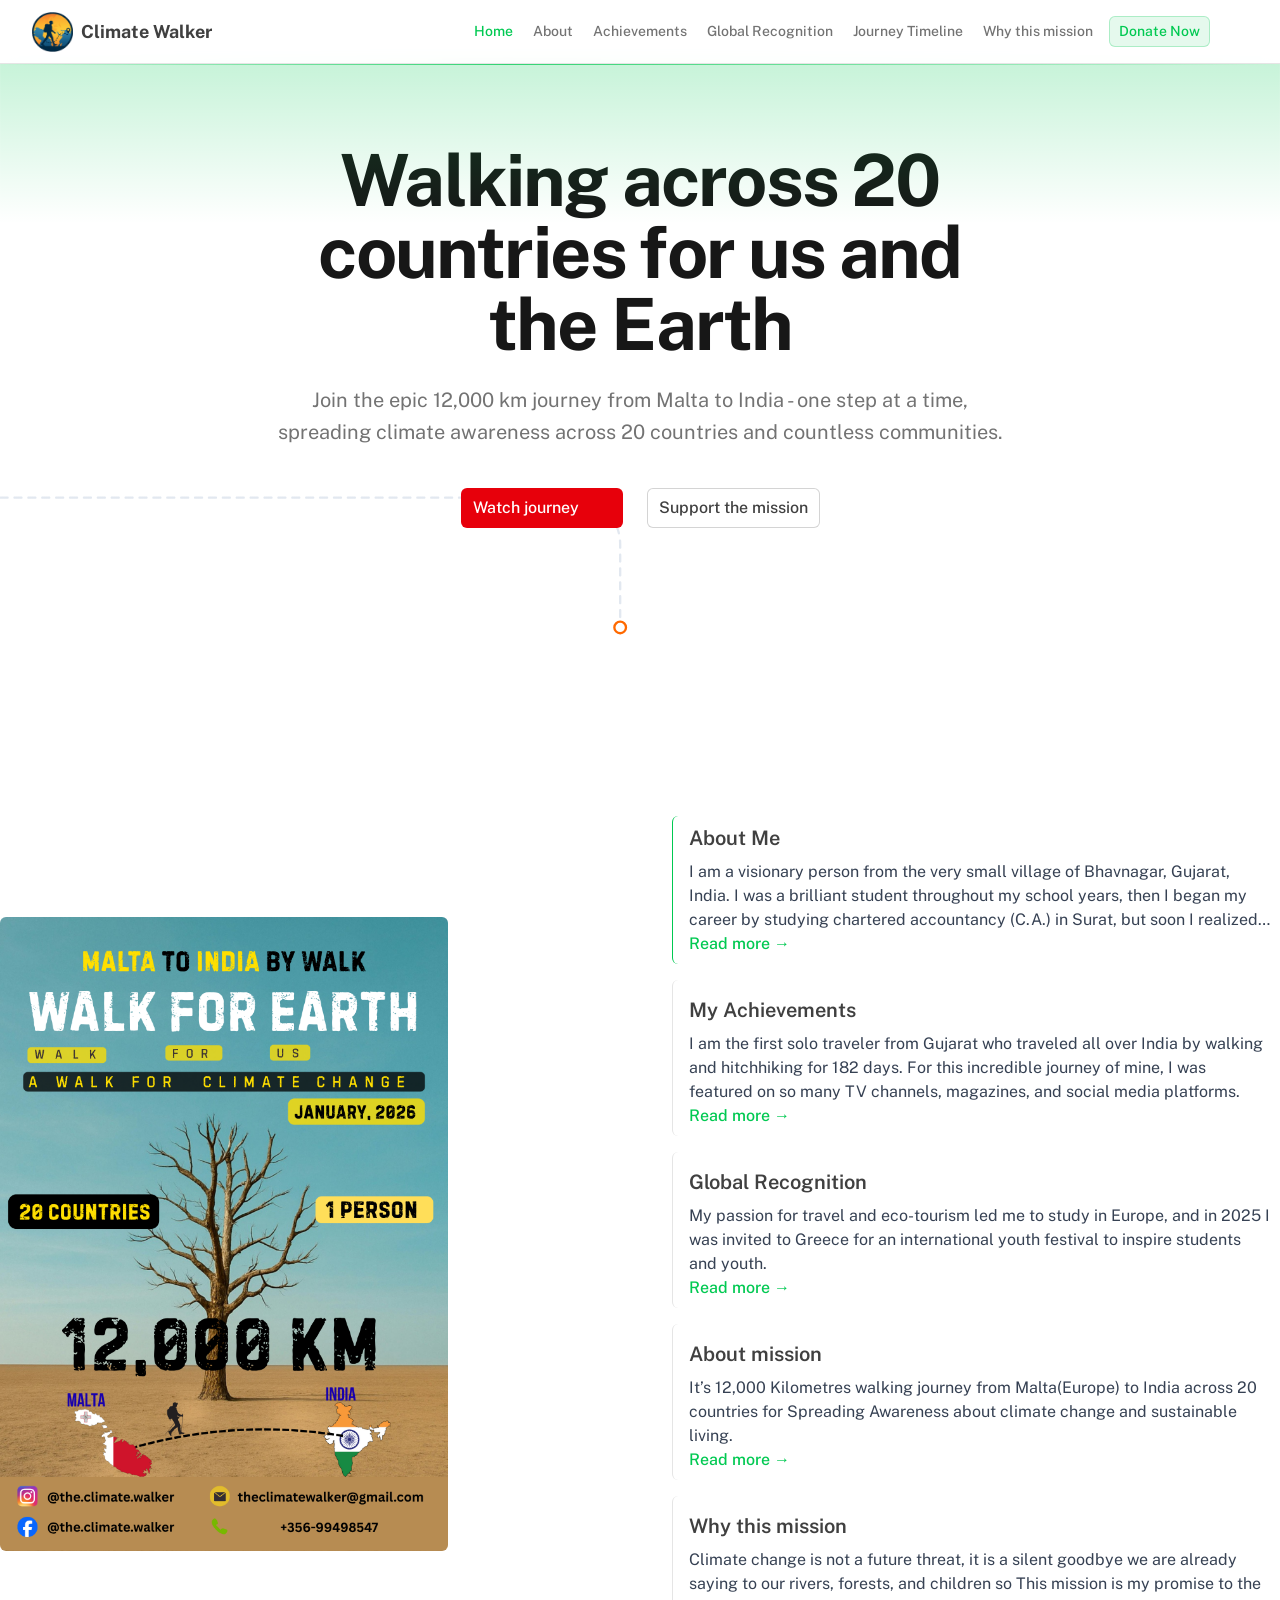
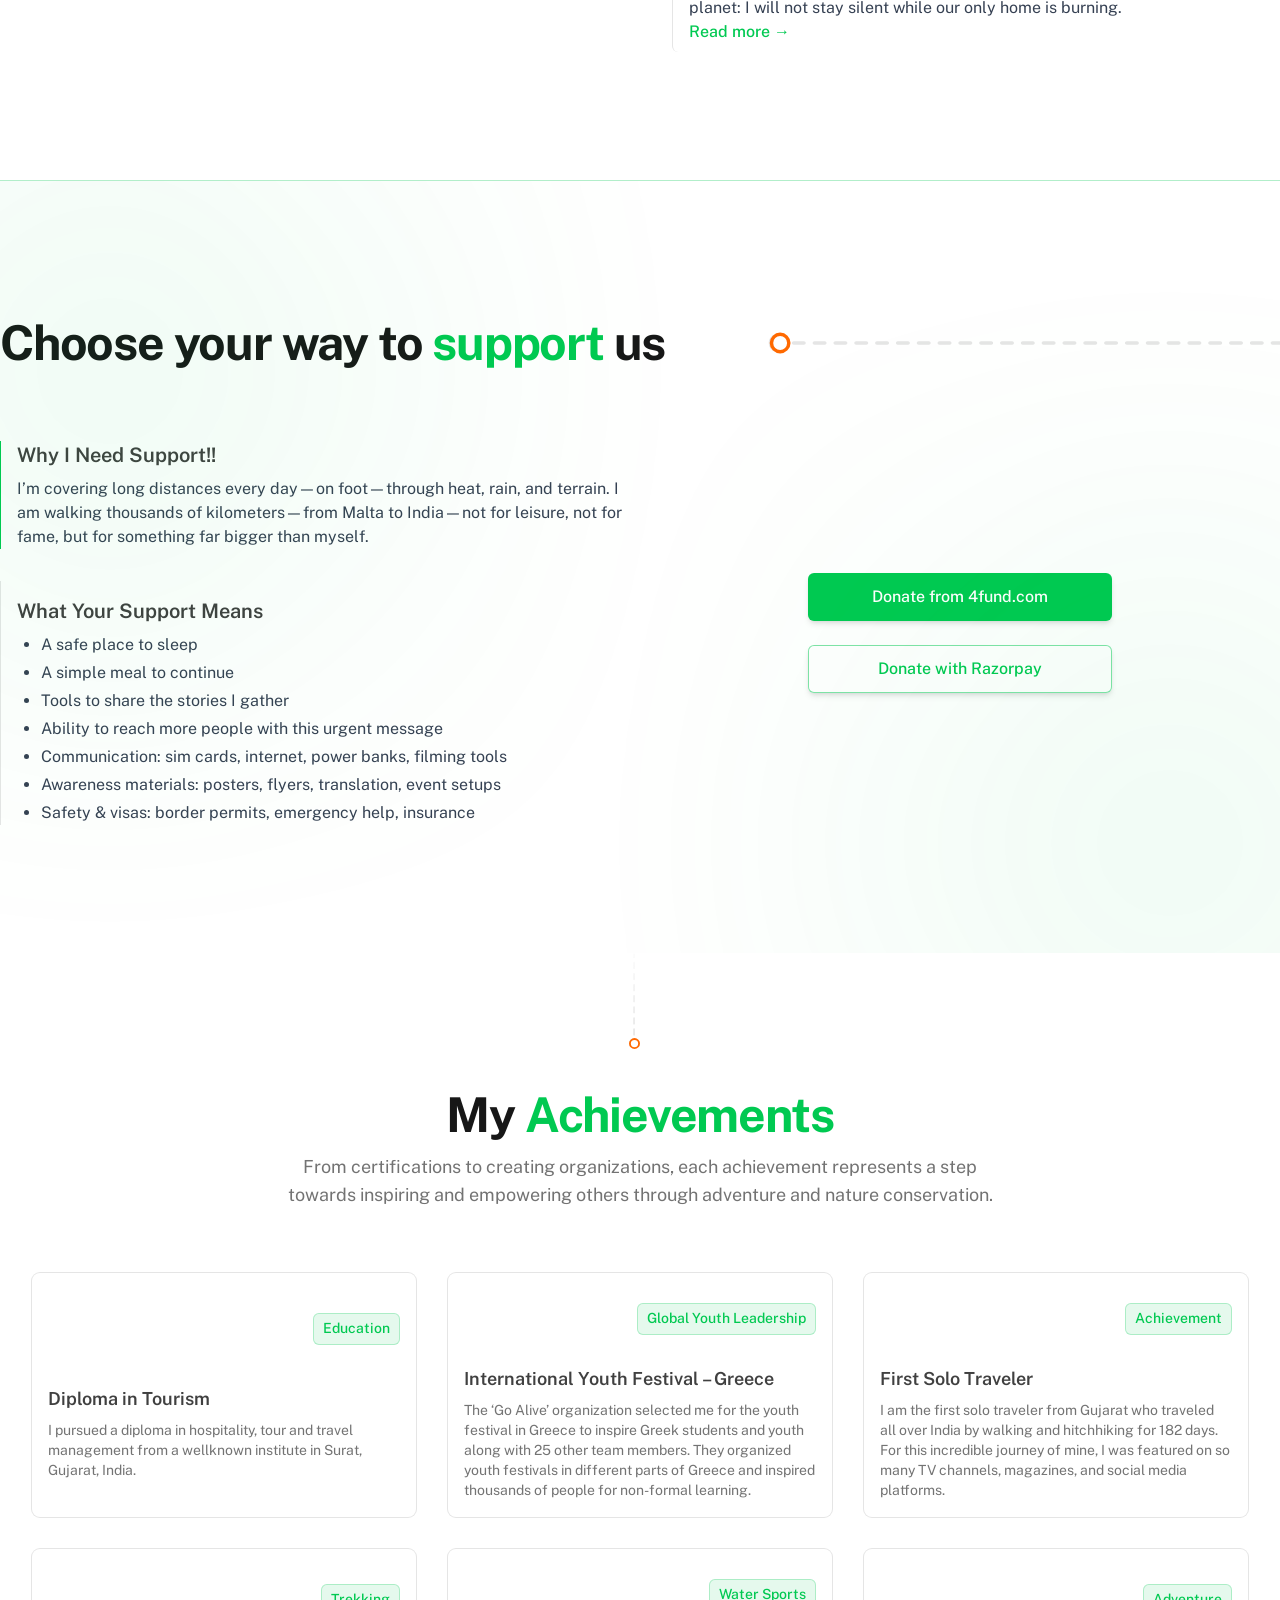
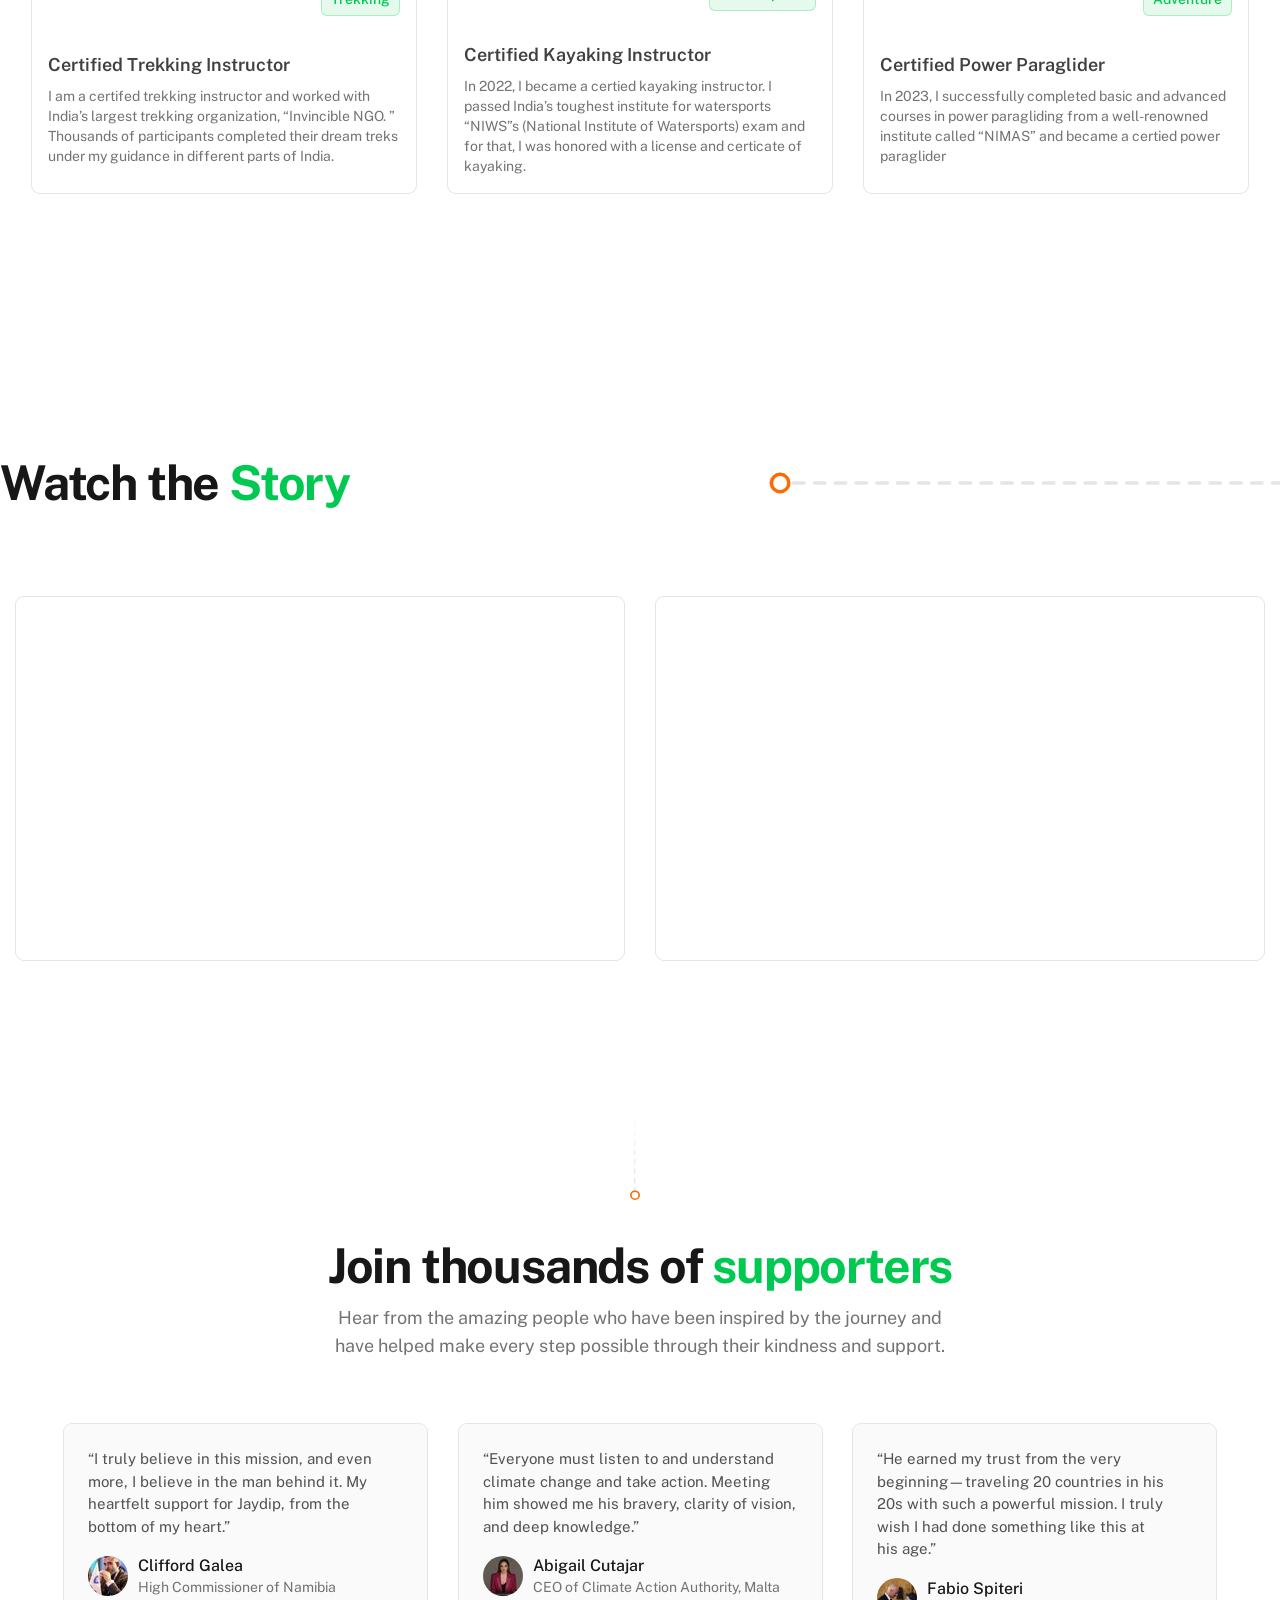
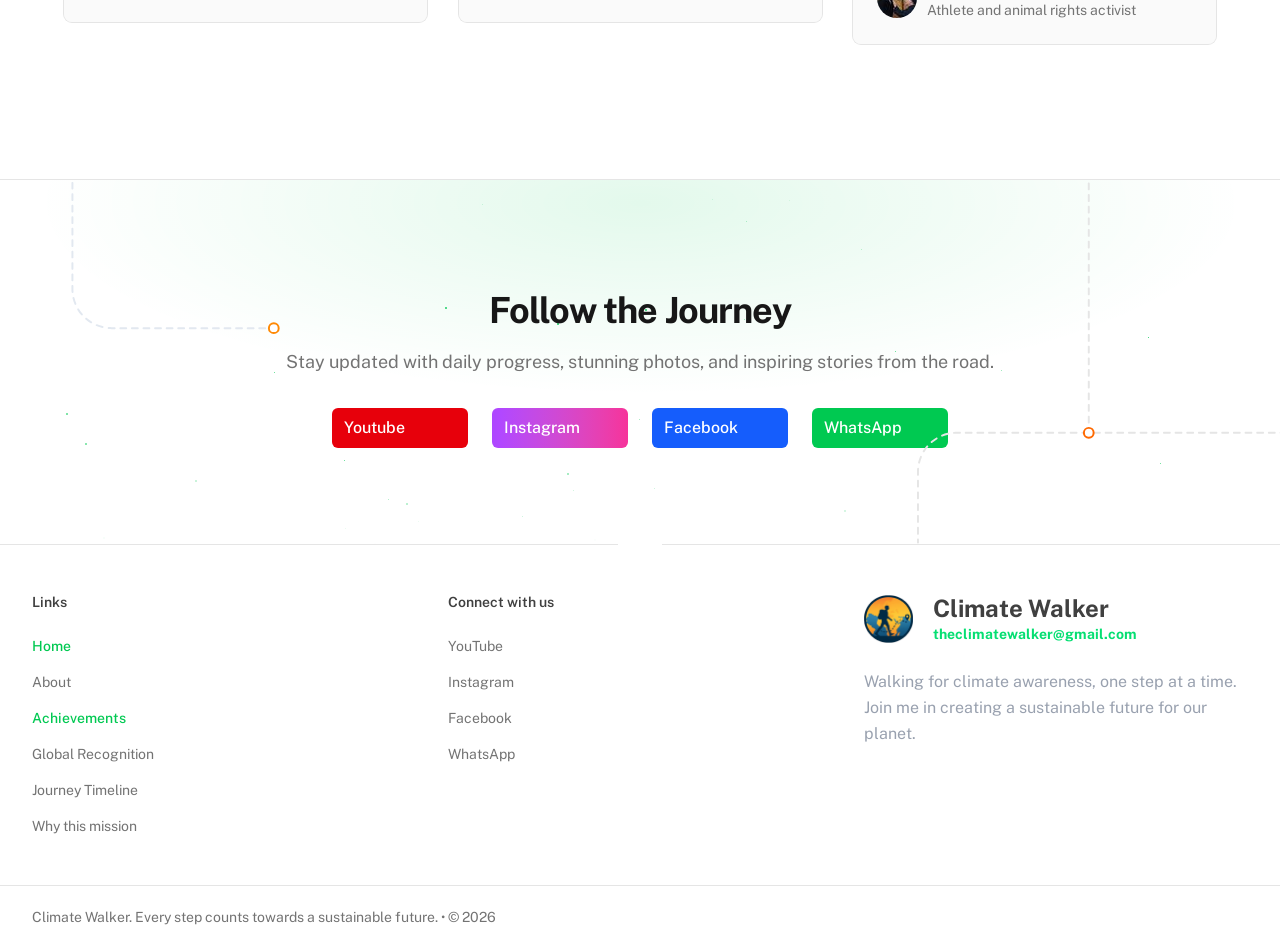
==== index.html @ 468ca9f7 "Updates" ====
<!DOCTYPE html><html  lang="en"><head><meta charset="utf-8"><meta name="viewport" content="width=device-width, initial-scale=1"><style id="nuxt-ui-colors">@layer base {
  :root {
  --ui-color-primary-50: var(--color-green-50, oklch(98.2% 0.018 155.826));
  --ui-color-primary-100: var(--color-green-100, oklch(96.2% 0.044 156.743));
  --ui-color-primary-200: var(--color-green-200, oklch(92.5% 0.084 155.995));
  --ui-color-primary-300: var(--color-green-300, oklch(87.1% 0.15 154.449));
  --ui-color-primary-400: var(--color-green-400, oklch(79.2% 0.209 151.711));
  --ui-color-primary-500: var(--color-green-500, oklch(72.3% 0.219 149.579));
  --ui-color-primary-600: var(--color-green-600, oklch(62.7% 0.194 149.214));
  --ui-color-primary-700: var(--color-green-700, oklch(52.7% 0.154 150.069));
  --ui-color-primary-800: var(--color-green-800, oklch(44.8% 0.119 151.328));
  --ui-color-primary-900: var(--color-green-900, oklch(39.3% 0.095 152.535));
  --ui-color-primary-950: var(--color-green-950, oklch(26.6% 0.065 152.934));
  --ui-color-secondary-50: var(--color-blue-50, oklch(97% 0.014 254.604));
  --ui-color-secondary-100: var(--color-blue-100, oklch(93.2% 0.032 255.585));
  --ui-color-secondary-200: var(--color-blue-200, oklch(88.2% 0.059 254.128));
  --ui-color-secondary-300: var(--color-blue-300, oklch(80.9% 0.105 251.813));
  --ui-color-secondary-400: var(--color-blue-400, oklch(70.7% 0.165 254.624));
  --ui-color-secondary-500: var(--color-blue-500, oklch(62.3% 0.214 259.815));
  --ui-color-secondary-600: var(--color-blue-600, oklch(54.6% 0.245 262.881));
  --ui-color-secondary-700: var(--color-blue-700, oklch(48.8% 0.243 264.376));
  --ui-color-secondary-800: var(--color-blue-800, oklch(42.4% 0.199 265.638));
  --ui-color-secondary-900: var(--color-blue-900, oklch(37.9% 0.146 265.522));
  --ui-color-secondary-950: var(--color-blue-950, oklch(28.2% 0.091 267.935));
  --ui-color-success-50: var(--color-green-50, oklch(98.2% 0.018 155.826));
  --ui-color-success-100: var(--color-green-100, oklch(96.2% 0.044 156.743));
  --ui-color-success-200: var(--color-green-200, oklch(92.5% 0.084 155.995));
  --ui-color-success-300: var(--color-green-300, oklch(87.1% 0.15 154.449));
  --ui-color-success-400: var(--color-green-400, oklch(79.2% 0.209 151.711));
  --ui-color-success-500: var(--color-green-500, oklch(72.3% 0.219 149.579));
  --ui-color-success-600: var(--color-green-600, oklch(62.7% 0.194 149.214));
  --ui-color-success-700: var(--color-green-700, oklch(52.7% 0.154 150.069));
  --ui-color-success-800: var(--color-green-800, oklch(44.8% 0.119 151.328));
  --ui-color-success-900: var(--color-green-900, oklch(39.3% 0.095 152.535));
  --ui-color-success-950: var(--color-green-950, oklch(26.6% 0.065 152.934));
  --ui-color-info-50: var(--color-blue-50, oklch(97% 0.014 254.604));
  --ui-color-info-100: var(--color-blue-100, oklch(93.2% 0.032 255.585));
  --ui-color-info-200: var(--color-blue-200, oklch(88.2% 0.059 254.128));
  --ui-color-info-300: var(--color-blue-300, oklch(80.9% 0.105 251.813));
  --ui-color-info-400: var(--color-blue-400, oklch(70.7% 0.165 254.624));
  --ui-color-info-500: var(--color-blue-500, oklch(62.3% 0.214 259.815));
  --ui-color-info-600: var(--color-blue-600, oklch(54.6% 0.245 262.881));
  --ui-color-info-700: var(--color-blue-700, oklch(48.8% 0.243 264.376));
  --ui-color-info-800: var(--color-blue-800, oklch(42.4% 0.199 265.638));
  --ui-color-info-900: var(--color-blue-900, oklch(37.9% 0.146 265.522));
  --ui-color-info-950: var(--color-blue-950, oklch(28.2% 0.091 267.935));
  --ui-color-warning-50: var(--color-yellow-50, oklch(98.7% 0.026 102.212));
  --ui-color-warning-100: var(--color-yellow-100, oklch(97.3% 0.071 103.193));
  --ui-color-warning-200: var(--color-yellow-200, oklch(94.5% 0.129 101.54));
  --ui-color-warning-300: var(--color-yellow-300, oklch(90.5% 0.182 98.111));
  --ui-color-warning-400: var(--color-yellow-400, oklch(85.2% 0.199 91.936));
  --ui-color-warning-500: var(--color-yellow-500, oklch(79.5% 0.184 86.047));
  --ui-color-warning-600: var(--color-yellow-600, oklch(68.1% 0.162 75.834));
  --ui-color-warning-700: var(--color-yellow-700, oklch(55.4% 0.135 66.442));
  --ui-color-warning-800: var(--color-yellow-800, oklch(47.6% 0.114 61.907));
  --ui-color-warning-900: var(--color-yellow-900, oklch(42.1% 0.095 57.708));
  --ui-color-warning-950: var(--color-yellow-950, oklch(28.6% 0.066 53.813));
  --ui-color-error-50: var(--color-red-50, oklch(97.1% 0.013 17.38));
  --ui-color-error-100: var(--color-red-100, oklch(93.6% 0.032 17.717));
  --ui-color-error-200: var(--color-red-200, oklch(88.5% 0.062 18.334));
  --ui-color-error-300: var(--color-red-300, oklch(80.8% 0.114 19.571));
  --ui-color-error-400: var(--color-red-400, oklch(70.4% 0.191 22.216));
  --ui-color-error-500: var(--color-red-500, oklch(63.7% 0.237 25.331));
  --ui-color-error-600: var(--color-red-600, oklch(57.7% 0.245 27.325));
  --ui-color-error-700: var(--color-red-700, oklch(50.5% 0.213 27.518));
  --ui-color-error-800: var(--color-red-800, oklch(44.4% 0.177 26.899));
  --ui-color-error-900: var(--color-red-900, oklch(39.6% 0.141 25.723));
  --ui-color-error-950: var(--color-red-950, oklch(25.8% 0.092 26.042));
  --ui-color-neutral-50: var(--color-old-neutral-50, oklch(98.5% 0 0));
  --ui-color-neutral-100: var(--color-old-neutral-100, oklch(97% 0 0));
  --ui-color-neutral-200: var(--color-old-neutral-200, oklch(92.2% 0 0));
  --ui-color-neutral-300: var(--color-old-neutral-300, oklch(87% 0 0));
  --ui-color-neutral-400: var(--color-old-neutral-400, oklch(70.8% 0 0));
  --ui-color-neutral-500: var(--color-old-neutral-500, oklch(55.6% 0 0));
  --ui-color-neutral-600: var(--color-old-neutral-600, oklch(43.9% 0 0));
  --ui-color-neutral-700: var(--color-old-neutral-700, oklch(37.1% 0 0));
  --ui-color-neutral-800: var(--color-old-neutral-800, oklch(26.9% 0 0));
  --ui-color-neutral-900: var(--color-old-neutral-900, oklch(20.5% 0 0));
  --ui-color-neutral-950: var(--color-old-neutral-950, oklch(14.5% 0 0));
  }
  :root, .light {
  --ui-primary: var(--ui-color-primary-500);
  --ui-secondary: var(--ui-color-secondary-500);
  --ui-success: var(--ui-color-success-500);
  --ui-info: var(--ui-color-info-500);
  --ui-warning: var(--ui-color-warning-500);
  --ui-error: var(--ui-color-error-500);
  }
  .dark {
  --ui-primary: var(--ui-color-primary-400);
  --ui-secondary: var(--ui-color-secondary-400);
  --ui-success: var(--ui-color-success-400);
  --ui-info: var(--ui-color-info-400);
  --ui-warning: var(--ui-color-warning-400);
  --ui-error: var(--ui-color-error-400);
  }
}</style><title>The Climate Walker | Walking Across the World for a Greener Future</title><style>.stars[data-v-a9a05a88]{left:50%;-webkit-mask-image:linear-gradient(180deg,hsla(0,0%,85%,0),hsla(0,0%,85%,.8) 25%,#d9d9d9 50%,hsla(0,0%,85%,.8) 75%,hsla(0,0%,85%,0));mask-image:linear-gradient(180deg,#d9d9d900,#d9d9d9cc 25%,#d9d9d9,#d9d9d9cc 75%,#d9d9d900);-webkit-mask-size:cover;mask-size:cover;transform:translate(-50%)}.star-layer[data-v-a9a05a88]{animation:risingStarsAnimation-a9a05a88 linear infinite;animation-duration:var(--star-duration);will-change:transform}@keyframes risingStarsAnimation-a9a05a88{0%{transform:translateY(0)}to{transform:translateY(-2000px)}}</style><link rel="stylesheet" href="/_nuxt/entry.D4GqZneT.css" crossorigin><link rel="preload" as="fetch" crossorigin="anonymous" href="/_payload.json?dd4e8113-eeb3-420f-b4c5-ad14ffbab2b7"><link rel="modulepreload" as="script" crossorigin href="/_nuxt/B-XcjQC_.js"><link rel="modulepreload" as="script" crossorigin href="/_nuxt/CPXIxq0d.js"><link rel="modulepreload" as="script" crossorigin href="/_nuxt/BQXUR8Ls.js"><link rel="modulepreload" as="script" crossorigin href="/_nuxt/BcqQkI2-.js"><link rel="modulepreload" as="script" crossorigin href="/_nuxt/iik6CYzq.js"><link rel="modulepreload" as="script" crossorigin href="/_nuxt/BUhyeCkT.js"><link rel="modulepreload" as="script" crossorigin href="/_nuxt/BnobJhz2.js"><link rel="modulepreload" as="script" crossorigin href="/_nuxt/D1Oz2g9g.js"><link rel="modulepreload" as="script" crossorigin href="/_nuxt/CRJMlW25.js"><link rel="preload" as="fetch" fetchpriority="low" crossorigin="anonymous" href="/_nuxt/builds/meta/dd4e8113-eeb3-420f-b4c5-ad14ffbab2b7.json"><meta name="theme-color" content="white"><link rel="icon" href="/favicon.ico"><meta property="og:image" content="https://ui.nuxt.com/assets/templates/nuxt/landing-light.png"><meta name="twitter:image" content="https://ui.nuxt.com/assets/templates/nuxt/landing-light.png"><meta name="twitter:card" content="summary_large_image"><meta property="og:title" content="The Climate Walker | Walking Across the World for a Greener Future"><meta name="description" content="Follow the Climate Walker on a 12,000 km journey from Malta to India, inspiring climate awareness, sustainability, and unity across 20 nations."><meta property="og:description" content="Follow the Climate Walker on a 12,000 km journey from Malta to India, inspiring climate awareness, sustainability, and unity across 20 nations."><meta property="og:type" content="website"><meta property="og:url" content="https://theclimatewalker.com/"><script type="module" src="/_nuxt/B-XcjQC_.js" crossorigin></script><script>"use strict";(()=>{const t=window,e=document.documentElement,c=["dark","light"],n=getStorageValue("localStorage","nuxt-color-mode")||"system";let i=n==="system"?u():n;const r=e.getAttribute("data-color-mode-forced");r&&(i=r),l(i),t["__NUXT_COLOR_MODE__"]={preference:n,value:i,getColorScheme:u,addColorScheme:l,removeColorScheme:d};function l(o){const s=""+o+"",a="";e.classList?e.classList.add(s):e.className+=" "+s,a&&e.setAttribute("data-"+a,o)}function d(o){const s=""+o+"",a="";e.classList?e.classList.remove(s):e.className=e.className.replace(new RegExp(s,"g"),""),a&&e.removeAttribute("data-"+a)}function f(o){return t.matchMedia("(prefers-color-scheme"+o+")")}function u(){if(t.matchMedia&&f("").media!=="not all"){for(const o of c)if(f(":"+o).matches)return o}return"light"}})();function getStorageValue(t,e){switch(t){case"localStorage":return window.localStorage.getItem(e);case"sessionStorage":return window.sessionStorage.getItem(e);case"cookie":return getCookie(e);default:return null}}function getCookie(t){const c=("; "+window.document.cookie).split("; "+t+"=");if(c.length===2)return c.pop()?.split(";").shift()}</script></head><body><div id="__nuxt" class="isolate"><!--[--><!--[--><!--[--><!--[--><!--[--><!--[--><!----><!----><!----><header class="bg-default/75 backdrop-blur border-b border-default h-(--ui-header-height) sticky top-0 z-50"><!--[--><!--]--><div class="w-full max-w-(--ui-container) mx-auto px-4 sm:px-6 lg:px-8 flex items-center justify-between gap-3 h-full"><!--[--><div class="lg:flex-1 flex items-center gap-1.5"><!----><!--[--><a aria-current="page" href="/" class="router-link-active router-link-exact-active"><div class="flex items-center gap-2 h-12 w-auto h-6 shrink-0"><img src="/climate-walker-logo.png" class="h-10"><h2 class="text-lg font-bold">Climate Walker</h2></div></a><!--]--></div><div class="hidden lg:flex"><!--[--><!--]--></div><div class="flex items-center justify-end lg:flex-1 gap-1.5"><!--[--><!--[--><!----><!----><nav data-collapsed="false" class="relative gap-1.5 [&amp;&gt;div]:min-w-0 items-center justify-between hidden lg:block" aria-label="Main" data-orientation="horizontal" dir="ltr" data-reka-navigation-menu><!--[--><!--[--><!--]--><!--[--><!--[--><div style="position:relative;"><ul class="isolate min-w-0 flex items-center" data-orientation="horizontal"><!--[--><!--[--><li data-menu-item class="min-w-0 py-2"><!--[--><!--[--><a href="/#home" data-reka-collection-item data-active aria-current="page" class="group relative w-full flex items-center gap-1.5 font-medium text-sm before:absolute before:z-[-1] before:rounded-md focus:outline-none focus-visible:outline-none dark:focus-visible:outline-none focus-visible:before:ring-inset focus-visible:before:ring-2 focus-visible:before:ring-primary px-2.5 py-1.5 before:inset-x-px before:inset-y-0 text-primary"><!--[--><!--[--><!--[--><!----><!--]--><span class="truncate"><!--[-->Home<!--]--><!----></span><!----><!--]--><!--]--></a><!----><!--]--><!----><!--]--></li><li data-menu-item class="min-w-0 py-2"><!--[--><!--[--><a href="/about" data-reka-collection-item class="group relative w-full flex items-center gap-1.5 font-medium text-sm before:absolute before:z-[-1] before:rounded-md focus:outline-none focus-visible:outline-none dark:focus-visible:outline-none focus-visible:before:ring-inset focus-visible:before:ring-2 focus-visible:before:ring-primary px-2.5 py-1.5 before:inset-x-px before:inset-y-0 text-muted hover:text-highlighted transition-colors data-[state=open]:text-highlighted"><!--[--><!--[--><!--[--><!----><!--]--><span class="truncate"><!--[-->About<!--]--><!----></span><!----><!--]--><!--]--></a><!----><!--]--><!----><!--]--></li><li data-menu-item class="min-w-0 py-2"><!--[--><!--[--><a href="/#achievements" data-reka-collection-item class="group relative w-full flex items-center gap-1.5 font-medium text-sm before:absolute before:z-[-1] before:rounded-md focus:outline-none focus-visible:outline-none dark:focus-visible:outline-none focus-visible:before:ring-inset focus-visible:before:ring-2 focus-visible:before:ring-primary px-2.5 py-1.5 before:inset-x-px before:inset-y-0 text-muted hover:text-highlighted transition-colors data-[state=open]:text-highlighted"><!--[--><!--[--><!--[--><!----><!--]--><span class="truncate"><!--[-->Achievements<!--]--><!----></span><!----><!--]--><!--]--></a><!----><!--]--><!----><!--]--></li><li data-menu-item class="min-w-0 py-2"><!--[--><!--[--><a href="/global-recognition" data-reka-collection-item class="group relative w-full flex items-center gap-1.5 font-medium text-sm before:absolute before:z-[-1] before:rounded-md focus:outline-none focus-visible:outline-none dark:focus-visible:outline-none focus-visible:before:ring-inset focus-visible:before:ring-2 focus-visible:before:ring-primary px-2.5 py-1.5 before:inset-x-px before:inset-y-0 text-muted hover:text-highlighted transition-colors data-[state=open]:text-highlighted"><!--[--><!--[--><!--[--><!----><!--]--><span class="truncate"><!--[-->Global Recognition<!--]--><!----></span><!----><!--]--><!--]--></a><!----><!--]--><!----><!--]--></li><li data-menu-item class="min-w-0 py-2"><!--[--><!--[--><a href="/journey-timeline" data-reka-collection-item class="group relative w-full flex items-center gap-1.5 font-medium text-sm before:absolute before:z-[-1] before:rounded-md focus:outline-none focus-visible:outline-none dark:focus-visible:outline-none focus-visible:before:ring-inset focus-visible:before:ring-2 focus-visible:before:ring-primary px-2.5 py-1.5 before:inset-x-px before:inset-y-0 text-muted hover:text-highlighted transition-colors data-[state=open]:text-highlighted"><!--[--><!--[--><!--[--><!----><!--]--><span class="truncate"><!--[-->Journey Timeline<!--]--><!----></span><!----><!--]--><!--]--></a><!----><!--]--><!----><!--]--></li><li data-menu-item class="min-w-0 py-2"><!--[--><!--[--><a href="/why-this-mission" data-reka-collection-item class="group relative w-full flex items-center gap-1.5 font-medium text-sm before:absolute before:z-[-1] before:rounded-md focus:outline-none focus-visible:outline-none dark:focus-visible:outline-none focus-visible:before:ring-inset focus-visible:before:ring-2 focus-visible:before:ring-primary px-2.5 py-1.5 before:inset-x-px before:inset-y-0 text-muted hover:text-highlighted transition-colors data-[state=open]:text-highlighted"><!--[--><!--[--><!--[--><!----><!--]--><span class="truncate"><!--[-->Why this mission<!--]--><!----></span><!----><!--]--><!--]--></a><!----><!--]--><!----><!--]--></li><!--]--><!--]--></ul></div><!----><!--]--><!--]--><!--[--><!--]--><div class="absolute top-full left-0 flex w-full justify-center"><!----><!----></div><!--]--></nav><!--]--><!--[--><!--[--><a href="#support-us" class="rounded-md font-medium items-center disabled:cursor-not-allowed aria-disabled:cursor-not-allowed disabled:opacity-75 aria-disabled:opacity-75 transition-colors px-2.5 py-1.5 text-sm gap-1.5 text-primary ring ring-inset ring-primary/25 bg-primary/10 hover:bg-primary/15 active:bg-primary/15 disabled:bg-primary/10 aria-disabled:bg-primary/10 focus:outline-none focus-visible:ring-2 focus-visible:ring-primary hidden lg:block"><!--[--><!--[--><!----><!--]--><!--[--><span class="truncate">Donate Now</span><!--]--><!--[--><!----><!--]--><!--]--></a><!--]--><!--]--><!--[--><!--[--><div class="size-8"></div><!--]--><!--]--><!--]--><!--[--><!--[--><!--[--><button type="button" aria-label="Open menu" class="rounded-md font-medium inline-flex items-center disabled:cursor-not-allowed aria-disabled:cursor-not-allowed disabled:opacity-75 aria-disabled:opacity-75 transition-colors text-sm gap-1.5 text-default hover:bg-elevated active:bg-elevated focus:outline-none focus-visible:bg-elevated hover:disabled:bg-transparent dark:hover:disabled:bg-transparent hover:aria-disabled:bg-transparent dark:hover:aria-disabled:bg-transparent p-1.5 lg:hidden -me-1.5"><!--[--><!--[--><span class="iconify i-lucide:menu shrink-0 size-5" aria-hidden="true" style=""></span><!--]--><!--[--><!----><!--]--><!--[--><!----><!--]--><!--]--></button><!--]--><!--]--><!--]--></div><!--]--></div><!--[--><!--]--></header><!--[--><!----><!--v-if--><!--]--><!--]--><div class="min-h-[calc(100vh-var(--ui-header-height))]"><!--[--><div class="relative"><div class="hidden lg:block"><!--[--><img onerror="this.setAttribute(&#39;data-error&#39;, 1)" data-nuxt-img srcset="/_ipx/_/images/light/line-1.svg 1x, /_ipx/_/images/light/line-1.svg 2x" class="dark:hidden absolute pointer-events-none pb-10 left-0 top-0 object-cover h-[650px]" src="/_ipx/_/images/light/line-1.svg"><img onerror="this.setAttribute(&#39;data-error&#39;, 1)" data-nuxt-img srcset="/_ipx/_/images/dark/line-1.svg 1x, /_ipx/_/images/dark/line-1.svg 2x" class="hidden dark:block absolute pointer-events-none pb-10 left-0 top-0 object-cover h-[650px]" src="/_ipx/_/images/dark/line-1.svg"><!--]--></div><div data-orientation="vertical" class="relative isolate" id="home"><!--[--><div class="absolute w-full -top-px transition-all text-primary shrink-0 opacity-0 duration-1000"><svg viewBox="0 0 1440 181" fill="none" xmlns="http://www.w3.org/2000/svg" class="pointer-events-none"><mask id="path-1-inside-1_414_5526" fill="white"><path d="M0 0H1440V181H0V0Z"></path></mask><path d="M0 0H1440V181H0V0Z" fill="url(#paint0_linear_414_5526)" fill-opacity="0.22"></path><path d="M0 2H1440V-2H0V2Z" fill="url(#paint1_linear_414_5526)" mask="url(#path-1-inside-1_414_5526)"></path><defs><linearGradient id="paint0_linear_414_5526" x1="720" y1="0" x2="720" y2="181" gradientUnits="userSpaceOnUse"><stop stop-color="currentColor"></stop><stop offset="1" stop-color="currentColor" stop-opacity="0"></stop></linearGradient><linearGradient id="paint1_linear_414_5526" x1="0" y1="90.5" x2="1440" y2="90.5" gradientUnits="userSpaceOnUse"><stop stop-color="currentColor" stop-opacity="0"></stop><stop offset="0.395" stop-color="currentColor"></stop><stop offset="1" stop-color="currentColor" stop-opacity="0"></stop></linearGradient></defs></svg></div><!--]--><div class="w-full max-w-(--ui-container) mx-auto px-4 sm:px-6 lg:px-8 flex flex-col lg:grid py-24 sm:py-32 lg:py-40 gap-16 sm:gap-y-24 md:pt-18 lg:pt-20"><!--[--><div class="text-center"><div class=""><!--[--><!----><h1 class="text-5xl sm:text-7xl text-pretty tracking-tight font-bold text-highlighted max-w-3xl mx-auto"><!--[--><!--[--><div class="">Walking across 20 countries for us and the Earth</div><!--]--><!--]--></h1><div class="text-lg sm:text-xl/8 text-muted text-balance mt-6"><!--[-->Join the epic 12,000 km journey from Malta to India - one step at a time, spreading climate awareness across 20 countries and countless communities.<!--]--></div><!--]--></div><!----><div class="mt-10"><!--[--><div class="flex flex-wrap gap-x-6 gap-y-3 justify-center"><!--[--><!--[--><!--[--><!--[--><a href="https://www.youtube.com/@the.climate.walker" rel="noopener noreferrer" target="_blank" class="rounded-md font-medium inline-flex items-center disabled:cursor-not-allowed aria-disabled:cursor-not-allowed disabled:opacity-75 aria-disabled:opacity-75 transition-colors px-3 py-2 text-base gap-2 active:bg-primary/10 focus:outline-none focus-visible:bg-primary/10 disabled:bg-transparent aria-disabled:bg-transparent dark:disabled:bg-transparent dark:aria-disabled:bg-transparent bg-red-600 text-white hover:bg-red-700"><!--[--><!--[--><!----><!--]--><!--[--><span class="truncate">Watch journey</span><!--]--><!--[--><span class="iconify i-simple-icons:youtube shrink-0 size-6" aria-hidden="true" style=""></span><!--]--><!--]--></a><!--]--><!--]--><!--[--><!--[--><a href="#support-us" class="rounded-md font-medium inline-flex items-center disabled:cursor-not-allowed aria-disabled:cursor-not-allowed disabled:opacity-75 aria-disabled:opacity-75 transition-colors px-3 py-2 text-base gap-2 ring ring-inset ring-accented text-default bg-default hover:bg-elevated active:bg-elevated disabled:bg-default aria-disabled:bg-default focus:outline-none focus-visible:ring-2 focus-visible:ring-inverted"><!--[--><!--[--><!----><!--]--><!--[--><span class="truncate">Support the mission</span><!--]--><!--[--><!----><!--]--><!--]--></a><!--]--><!--]--><!--]--><!--]--></div><!--]--></div></div><!----><!--]--></div><!--[--><!--]--></div><section data-orientation="horizontal" class="relative isolate" id="about"><!--[--><!--]--><div class="w-full px-4 sm:px-6 flex flex-col lg:grid py-16 sm:py-24 lg:py-32 gap-8 sm:gap-16 lg:grid-cols-2 lg:items-center lg:px-0 2xl:px-20 mx-0 max-w-none md:mr-10"><!--[--><!----><!--[--><img src="/images/my_journey.PNG" class="block w-full max-w-md md:2xl:max-w-lg rounded-md"><div class="flex flex-col gap-4"><!--[--><a href="/about" class="group block transition"><div class="border-l border-primary pl-4 rounded-md hover:bg-primary/5 cursor-pointer p-2"><h3 class="text-xl font-semibold mb-2">About Me</h3><p class="text-gray-700 dark:text-gray-300 line-clamp-3">I am a visionary person from the very small village of Bhavnagar, Gujarat, India. I was a brilliant student throughout my school years, then I began my career by studying chartered accountancy (C.A.) in Surat, but soon I realized that I was more interested in the tourism sector...</p><span class="inline-flex items-center gap-1 text-primary font-medium"> Read more <span class="transition-transform group-hover:translate-x-2">→</span></span></div></a><a aria-current="page" href="/#achievements" class="router-link-active router-link-exact-active group block transition"><div class="border-l border-default pt-4 pl-4 rounded-md hover:bg-primary/5 cursor-pointer p-2"><h3 class="text-xl font-semibold mb-2">My Achievements</h3><p class="text-gray-700 dark:text-gray-300 line-clamp-3">I am the first solo traveler from Gujarat who traveled all over India by walking and hitchhiking for 182 days. For this incredible journey of mine, I was featured on so many TV channels, magazines, and social media platforms.</p><span class="inline-flex items-center gap-1 text-primary font-medium"> Read more <span class="transition-transform group-hover:translate-x-2">→</span></span></div></a><a href="/global-recognition" class="group block transition"><div class="border-l border-default pt-4 pl-4 rounded-md hover:bg-primary/5 cursor-pointer p-2"><h3 class="text-xl font-semibold mb-2">Global Recognition</h3><p class="text-gray-700 dark:text-gray-300 line-clamp-3">My passion for travel and eco-tourism led me to study in Europe, and in 2025 I was invited to Greece for an international youth festival to inspire students and youth.</p><span class="inline-flex items-center gap-1 text-primary font-medium"> Read more <span class="transition-transform group-hover:translate-x-2">→</span></span></div></a><a href="/journey-timeline" class="group block transition"><div class="border-l border-default pt-4 pl-4 rounded-md hover:bg-primary/5 cursor-pointer p-2"><h3 class="text-xl font-semibold mb-2">About mission</h3><p class="text-gray-700 dark:text-gray-300 line-clamp-3">It’s 12,000 Kilometres walking journey from Malta(Europe) to India across 20 countries for Spreading Awareness about climate change and sustainable living.</p><span class="inline-flex items-center gap-1 text-primary font-medium"> Read more <span class="transition-transform group-hover:translate-x-2">→</span></span></div></a><a href="/why-this-mission" class="group block transition"><div class="border-l border-default pt-4 pl-4 rounded-md hover:bg-primary/5 cursor-pointer p-2"><h3 class="text-xl font-semibold mb-2">Why this mission</h3><p class="text-gray-700 dark:text-gray-300 line-clamp-3">Climate change is not a future threat, it is a silent goodbye we are already saying to our rivers, forests, and children so This mission is my promise to the planet: I will not stay silent while our only home is burning.</p><span class="inline-flex items-center gap-1 text-primary font-medium"> Read more <span class="transition-transform group-hover:translate-x-2">→</span></span></div></a><!--]--></div><!--]--><!--]--></div><!--[--><!--]--></section><div data-orientation="horizontal" role="separator" class="flex items-center align-center text-center w-full flex-row"><!--[--><!--[--><div class="w-full border-solid border-t border-primary/30"></div><!----><!--]--><!--]--></div><section data-orientation="vertical" class="relative isolate overflow-hidden" id="support-us"><!--[--><!--]--><div class="w-full px-4 sm:px-6 flex flex-col lg:grid py-16 sm:py-24 lg:py-32 gap-8 sm:gap-16 lg:px-0 2xl:px-20 mx-0 max-w-none md:mr-10"><!--[--><div class=""><div class=""><!--[--><!----><!----><h2 class="text-3xl sm:text-4xl lg:text-5xl text-pretty tracking-tight font-bold text-highlighted text-left @container relative"><!--[--><!--[--><div class=""><p class="my-5 leading-7 text-pretty"><!--[-->Choose your way to <span class="text-primary">support</span> us<!--]--></p></div><!--]--><div class="hidden @min-[1120px]:block"><!--[--><img onerror="this.setAttribute(&#39;data-error&#39;, 1)" data-nuxt-img srcset="/_ipx/_/images/light/line-4.svg 1x, /_ipx/_/images/light/line-4.svg 2x" class="dark:hidden absolute top-0 right-0 size-full transform translate-x-[60%]" src="/_ipx/_/images/light/line-4.svg"><img onerror="this.setAttribute(&#39;data-error&#39;, 1)" data-nuxt-img srcset="/_ipx/_/images/dark/line-4.svg 1x, /_ipx/_/images/dark/line-4.svg 2x" class="hidden dark:block absolute top-0 right-0 size-full transform translate-x-[60%]" src="/_ipx/_/images/dark/line-4.svg"><!--]--></div><!--]--></h2><!----><!--]--></div><!----><!----></div><!--[--><div class="absolute rounded-full -left-10 top-10 size-[300px] z-10 bg-primary opacity-30 blur-[200px]"></div><div class="absolute rounded-full -right-10 -bottom-10 size-[300px] z-10 bg-primary opacity-30 blur-[200px]"></div><div class="grid md:grid-cols-2"><div class="space-y-8"><!--[--><div class="border-l border-primary pl-4"><h3 class="text-xl font-semibold mb-2">Why I Need Support!!</h3><p class="text-gray-700 dark:text-gray-300">I’m covering long distances every day—on foot—through heat, rain, and terrain. I am walking thousands of kilometers—from Malta to India—not for leisure, not for fame, but for something far bigger than myself.
</p><!----></div><div class="border-l border-default pt-4 pl-4"><h3 class="text-xl font-semibold mb-2">What Your Support Means</h3><!----><ul class="list-disc ml-6 space-y-1 text-gray-700 dark:text-gray-300"><!--[--><li>A safe place to sleep</li><li>A simple meal to continue</li><li>Tools to share the stories I gather</li><li>Ability to reach more people with this urgent message</li><li>Communication: sim cards, internet, power banks, filming tools</li><li>Awareness materials: posters, flyers, translation, event setups</li><li>Safety &amp; visas: border permits, emergency help, insurance</li><!--]--></ul></div><!--]--></div><div class="mt-12 md:mt-0 flex flex-col items-center justify-center gap-6"><!--[--><!--[--><!--[--><a href="https://4fund.com/12-000-kilometre-walk-malta-to-india-for-climate-awareness" rel="noopener noreferrer" class="font-medium disabled:cursor-not-allowed aria-disabled:cursor-not-allowed disabled:opacity-75 aria-disabled:opacity-75 transition-colors text-base gap-2 text-inverted bg-primary hover:bg-primary/75 active:bg-primary/75 disabled:bg-primary aria-disabled:bg-primary focus-visible:outline-2 focus-visible:outline-offset-2 focus-visible:outline-primary w-76 px-8 py-3 rounded-md shadow-md flex justify-center items-center"><!--[--><!--[--><!----><!--]--><!--[--><span class="truncate">Donate from 4fund.com</span><!--]--><!--[--><!----><!--]--><!--]--></a><!--]--><!--]--><!--[--><!--[--><a href="https://rzp.io/rzp/EERYYaM" rel="noopener noreferrer" class="font-medium disabled:cursor-not-allowed aria-disabled:cursor-not-allowed disabled:opacity-75 aria-disabled:opacity-75 transition-colors text-base gap-2 ring ring-inset ring-primary/50 text-primary hover:bg-primary/10 active:bg-primary/10 disabled:bg-transparent aria-disabled:bg-transparent dark:disabled:bg-transparent dark:aria-disabled:bg-transparent focus:outline-none focus-visible:ring-2 focus-visible:ring-primary w-76 px-8 py-3 rounded-md shadow-md flex justify-center items-center"><!--[--><!--[--><!----><!--]--><!--[--><span class="truncate">Donate with Razorpay</span><!--]--><!--[--><!----><!--]--><!--]--></a><!--]--><!--]--><!--]--></div></div><!--]--><!--]--></div><!--[--><!--]--></section><section data-orientation="vertical" class="isolate relative overflow-hidden" id="achievements"><!--[--><!--]--><div class="w-full max-w-(--ui-container) mx-auto px-4 sm:px-6 lg:px-8 flex flex-col lg:grid py-16 sm:py-24 lg:py-32 gap-8 sm:gap-16"><!--[--><div class=""><div class=""><!--[--><!----><div class="mb-3 justify-center"><!--[--><!--[--><img onerror="this.setAttribute(&#39;data-error&#39;, 1)" data-nuxt-img srcset="/_ipx/_/images/light/line-3.svg 1x, /_ipx/_/images/light/line-3.svg 2x" class="dark:hidden absolute -top-10 sm:top-0 right-1/2 h-24" src="/_ipx/_/images/light/line-3.svg"><img onerror="this.setAttribute(&#39;data-error&#39;, 1)" data-nuxt-img srcset="/_ipx/_/images/dark/line-3.svg 1x, /_ipx/_/images/dark/line-3.svg 2x" class="hidden dark:block absolute -top-10 sm:top-0 right-1/2 h-24" src="/_ipx/_/images/dark/line-3.svg"><!--]--><!--]--></div><h2 class="text-3xl sm:text-4xl lg:text-5xl text-pretty tracking-tight font-bold text-highlighted text-center"><!--[--><!--[--><div class=""><p class="my-5 leading-7 text-pretty"><!--[-->My <span class="text-primary">Achievements</span><!--]--></p></div><!--]--><!--]--></h2><div class="text-base sm:text-lg text-muted text-center text-balance mt-6"><!--[-->From certifications to creating organizations, each achievement represents a step towards inspiring and empowering others through adventure and nature conservation.<!--]--></div><!--]--></div><div class="mt-16"><!--[--><ul class="grid sm:grid-cols-2 lg:grid-cols-3 gap-8"><!--[--><!--[--><div data-orientation="vertical" class="relative flex rounded-lg bg-default ring ring-default group" style=""><!----><div class="relative flex flex-col flex-1 lg:grid gap-x-8 gap-y-4 p-4 sm:p-4"><!----><!--[--><div class="flex justify-between items-center"><svg xmlns="http://www.w3.org/2000/svg" xmlns:xlink="http://www.w3.org/1999/xlink" aria-hidden="true" role="img" style="" width="1em" height="1em" viewBox="0 0 16 16" class="text-primary text-5xl mb-3"></svg><!--[--><!--[--><button type="button" class="rounded-md font-medium items-center disabled:cursor-not-allowed aria-disabled:cursor-not-allowed disabled:opacity-75 aria-disabled:opacity-75 transition-colors px-2.5 py-1.5 text-sm gap-1.5 text-primary ring ring-inset ring-primary/25 bg-primary/10 hover:bg-primary/15 active:bg-primary/15 disabled:bg-primary/10 aria-disabled:bg-primary/10 focus:outline-none focus-visible:ring-2 focus-visible:ring-primary block"><!--[--><!--[--><!----><!--]--><!--[--><span class="truncate">Education</span><!--]--><!--[--><!----><!--]--><!--]--></button><!--]--><!--]--></div><div class="flex flex-col gap-2"><span class="text-lg font-semibold">Diploma in Tourism</span><span class="text-sm text-muted">I pursued a diploma in hospitality, tour and travel management from a wellknown institute in Surat, Gujarat, India.</span></div><!--]--></div><!----></div><div data-orientation="vertical" class="relative flex rounded-lg bg-default ring ring-default group" style=""><!----><div class="relative flex flex-col flex-1 lg:grid gap-x-8 gap-y-4 p-4 sm:p-4"><!----><!--[--><div class="flex justify-between items-center"><svg xmlns="http://www.w3.org/2000/svg" xmlns:xlink="http://www.w3.org/1999/xlink" aria-hidden="true" role="img" style="" width="1em" height="1em" viewBox="0 0 16 16" class="text-primary text-5xl mb-3"></svg><!--[--><!--[--><button type="button" class="rounded-md font-medium items-center disabled:cursor-not-allowed aria-disabled:cursor-not-allowed disabled:opacity-75 aria-disabled:opacity-75 transition-colors px-2.5 py-1.5 text-sm gap-1.5 text-primary ring ring-inset ring-primary/25 bg-primary/10 hover:bg-primary/15 active:bg-primary/15 disabled:bg-primary/10 aria-disabled:bg-primary/10 focus:outline-none focus-visible:ring-2 focus-visible:ring-primary block"><!--[--><!--[--><!----><!--]--><!--[--><span class="truncate">Global Youth Leadership</span><!--]--><!--[--><!----><!--]--><!--]--></button><!--]--><!--]--></div><div class="flex flex-col gap-2"><span class="text-lg font-semibold">International Youth Festival – Greece</span><span class="text-sm text-muted">The ‘Go Alive’ organization selected me for the youth festival in Greece to inspire Greek students and youth along with 25 other team members. They organized youth festivals in different parts of Greece and inspired thousands of people for non-formal learning.</span></div><!--]--></div><!----></div><div data-orientation="vertical" class="relative flex rounded-lg bg-default ring ring-default group" style=""><!----><div class="relative flex flex-col flex-1 lg:grid gap-x-8 gap-y-4 p-4 sm:p-4"><!----><!--[--><div class="flex justify-between items-center"><svg xmlns="http://www.w3.org/2000/svg" xmlns:xlink="http://www.w3.org/1999/xlink" aria-hidden="true" role="img" style="" width="1em" height="1em" viewBox="0 0 16 16" class="text-primary text-5xl mb-3"></svg><!--[--><!--[--><button type="button" class="rounded-md font-medium items-center disabled:cursor-not-allowed aria-disabled:cursor-not-allowed disabled:opacity-75 aria-disabled:opacity-75 transition-colors px-2.5 py-1.5 text-sm gap-1.5 text-primary ring ring-inset ring-primary/25 bg-primary/10 hover:bg-primary/15 active:bg-primary/15 disabled:bg-primary/10 aria-disabled:bg-primary/10 focus:outline-none focus-visible:ring-2 focus-visible:ring-primary block"><!--[--><!--[--><!----><!--]--><!--[--><span class="truncate">Achievement</span><!--]--><!--[--><!----><!--]--><!--]--></button><!--]--><!--]--></div><div class="flex flex-col gap-2"><span class="text-lg font-semibold">First Solo Traveler</span><span class="text-sm text-muted">I am the first solo traveler from Gujarat who traveled all over India by walking and hitchhiking for 182 days. For this incredible journey of mine, I was featured on so many TV channels, magazines, and social media platforms.</span></div><!--]--></div><!----></div><div data-orientation="vertical" class="relative flex rounded-lg bg-default ring ring-default group" style=""><!----><div class="relative flex flex-col flex-1 lg:grid gap-x-8 gap-y-4 p-4 sm:p-4"><!----><!--[--><div class="flex justify-between items-center"><svg xmlns="http://www.w3.org/2000/svg" xmlns:xlink="http://www.w3.org/1999/xlink" aria-hidden="true" role="img" style="" width="1em" height="1em" viewBox="0 0 16 16" class="text-primary text-5xl mb-3"></svg><!--[--><!--[--><button type="button" class="rounded-md font-medium items-center disabled:cursor-not-allowed aria-disabled:cursor-not-allowed disabled:opacity-75 aria-disabled:opacity-75 transition-colors px-2.5 py-1.5 text-sm gap-1.5 text-primary ring ring-inset ring-primary/25 bg-primary/10 hover:bg-primary/15 active:bg-primary/15 disabled:bg-primary/10 aria-disabled:bg-primary/10 focus:outline-none focus-visible:ring-2 focus-visible:ring-primary block"><!--[--><!--[--><!----><!--]--><!--[--><span class="truncate">Trekking</span><!--]--><!--[--><!----><!--]--><!--]--></button><!--]--><!--]--></div><div class="flex flex-col gap-2"><span class="text-lg font-semibold">Certified Trekking Instructor</span><span class="text-sm text-muted">I am a certifed trekking instructor and worked with India’s largest trekking organization, “Invincible NGO. ” Thousands of participants completed their dream treks under my guidance in different parts of India.</span></div><!--]--></div><!----></div><div data-orientation="vertical" class="relative flex rounded-lg bg-default ring ring-default group" style=""><!----><div class="relative flex flex-col flex-1 lg:grid gap-x-8 gap-y-4 p-4 sm:p-4"><!----><!--[--><div class="flex justify-between items-center"><svg xmlns="http://www.w3.org/2000/svg" xmlns:xlink="http://www.w3.org/1999/xlink" aria-hidden="true" role="img" style="" width="1em" height="1em" viewBox="0 0 16 16" class="text-primary text-5xl mb-3"></svg><!--[--><!--[--><button type="button" class="rounded-md font-medium items-center disabled:cursor-not-allowed aria-disabled:cursor-not-allowed disabled:opacity-75 aria-disabled:opacity-75 transition-colors px-2.5 py-1.5 text-sm gap-1.5 text-primary ring ring-inset ring-primary/25 bg-primary/10 hover:bg-primary/15 active:bg-primary/15 disabled:bg-primary/10 aria-disabled:bg-primary/10 focus:outline-none focus-visible:ring-2 focus-visible:ring-primary block"><!--[--><!--[--><!----><!--]--><!--[--><span class="truncate">Water Sports</span><!--]--><!--[--><!----><!--]--><!--]--></button><!--]--><!--]--></div><div class="flex flex-col gap-2"><span class="text-lg font-semibold">Certified Kayaking Instructor</span><span class="text-sm text-muted">In 2022, I became a certied kayaking instructor. I passed India’s toughest institute for watersports “NIWS”s (National Institute of Watersports) exam and for that, I was honored with a license and certicate of kayaking.</span></div><!--]--></div><!----></div><div data-orientation="vertical" class="relative flex rounded-lg bg-default ring ring-default group" style=""><!----><div class="relative flex flex-col flex-1 lg:grid gap-x-8 gap-y-4 p-4 sm:p-4"><!----><!--[--><div class="flex justify-between items-center"><svg xmlns="http://www.w3.org/2000/svg" xmlns:xlink="http://www.w3.org/1999/xlink" aria-hidden="true" role="img" style="" width="1em" height="1em" viewBox="0 0 16 16" class="text-primary text-5xl mb-3"></svg><!--[--><!--[--><button type="button" class="rounded-md font-medium items-center disabled:cursor-not-allowed aria-disabled:cursor-not-allowed disabled:opacity-75 aria-disabled:opacity-75 transition-colors px-2.5 py-1.5 text-sm gap-1.5 text-primary ring ring-inset ring-primary/25 bg-primary/10 hover:bg-primary/15 active:bg-primary/15 disabled:bg-primary/10 aria-disabled:bg-primary/10 focus:outline-none focus-visible:ring-2 focus-visible:ring-primary block"><!--[--><!--[--><!----><!--]--><!--[--><span class="truncate">Adventure</span><!--]--><!--[--><!----><!--]--><!--]--></button><!--]--><!--]--></div><div class="flex flex-col gap-2"><span class="text-lg font-semibold">Certified Power Paraglider</span><span class="text-sm text-muted">In 2023, I successfully completed basic and advanced courses in power paragliding from a well-renowned institute called “NIMAS” and became a certied power paraglider</span></div><!--]--></div><!----></div><!--]--><!--]--></ul><!--]--></div><!----></div><!----><!--]--></div><!--[--><!--]--></section><section data-orientation="vertical" class="relative isolate overflow-hidden" id="support-us"><!--[--><!--]--><div class="w-full px-4 sm:px-6 flex flex-col lg:grid py-16 sm:py-24 lg:py-32 gap-8 sm:gap-16 lg:px-0 2xl:px-20 mx-0 max-w-none md:mr-10"><!--[--><div class=""><div class=""><!--[--><!----><!----><h2 class="text-3xl sm:text-4xl lg:text-5xl text-pretty tracking-tight font-bold text-highlighted text-left @container relative"><!--[--><!--[--><div class=""><p class="my-5 leading-7 text-pretty"><!--[-->Watch the <span class="text-primary">Story</span><!--]--></p></div><!--]--><div class="hidden @min-[1120px]:block"><!--[--><img onerror="this.setAttribute(&#39;data-error&#39;, 1)" data-nuxt-img srcset="/_ipx/_/images/light/line-4.svg 1x, /_ipx/_/images/light/line-4.svg 2x" class="dark:hidden absolute top-0 right-0 size-full transform translate-x-[60%]" src="/_ipx/_/images/light/line-4.svg"><img onerror="this.setAttribute(&#39;data-error&#39;, 1)" data-nuxt-img srcset="/_ipx/_/images/dark/line-4.svg 1x, /_ipx/_/images/dark/line-4.svg 2x" class="hidden dark:block absolute top-0 right-0 size-full transform translate-x-[60%]" src="/_ipx/_/images/dark/line-4.svg"><!--]--></div><!--]--></h2><!----><!--]--></div><!----><!----></div><!--[--><div class="grid md:grid-cols-2"><!--[--><div class="p-4"><div class="rounded-lg overflow-hidden bg-default ring ring-default divide-y divide-default"><!----><div class="p-4 sm:p-6"><!--[--><div class="w-full aspect-video rounded-lg overflow-hidden"><iframe src="https://www.youtube.com/embed/AObzw_s5_Xs" title="YouTube video player" frameborder="0" allow="accelerometer; autoplay; clipboard-write; encrypted-media; gyroscope; picture-in-picture; web-share" allowfullscreen class="w-full h-full"></iframe></div><!--]--></div><!----></div></div><div class="p-4"><div class="rounded-lg overflow-hidden bg-default ring ring-default divide-y divide-default"><!----><div class="p-4 sm:p-6"><!--[--><div class="w-full aspect-video rounded-lg overflow-hidden"><iframe src="https://www.youtube.com/embed/MIHeWpdh6fc" title="YouTube video player" frameborder="0" allow="accelerometer; autoplay; clipboard-write; encrypted-media; gyroscope; picture-in-picture; web-share" allowfullscreen class="w-full h-full"></iframe></div><!--]--></div><!----></div></div><!--]--></div><!--]--><!--]--></div><!--[--><!--]--></section><section data-orientation="vertical" class="relative isolate" id="testimonials"><!--[--><!--]--><div class="w-full max-w-(--ui-container) mx-auto px-4 sm:px-6 lg:px-8 flex flex-col lg:grid py-16 sm:py-24 lg:py-32 gap-8 sm:gap-16"><!--[--><div class=""><div class=""><!--[--><!----><div class="mb-3 justify-center"><!--[--><!--[--><img onerror="this.setAttribute(&#39;data-error&#39;, 1)" data-nuxt-img srcset="/_ipx/_/images/light/line-5.svg 1x, /_ipx/_/images/light/line-5.svg 2x" class="dark:hidden absolute -top-10 sm:top-0 right-1/2 h-24" src="/_ipx/_/images/light/line-5.svg"><img onerror="this.setAttribute(&#39;data-error&#39;, 1)" data-nuxt-img srcset="/_ipx/_/images/dark/line-5.svg 1x, /_ipx/_/images/dark/line-5.svg 2x" class="hidden dark:block absolute -top-10 sm:top-0 right-1/2 h-24" src="/_ipx/_/images/dark/line-5.svg"><!--]--><!--]--></div><h2 class="text-3xl sm:text-4xl lg:text-5xl text-pretty tracking-tight font-bold text-highlighted text-center"><!--[--><!--[--><div class=""><p class="my-5 leading-7 text-pretty"><!--[-->Join thousands of <span class="text-primary">supporters</span><!--]--></p></div><!--]--><!--]--></h2><div class="text-base sm:text-lg text-muted text-center text-balance mt-6"><!--[-->Hear from the amazing people who have been inspired by the journey and have helped make every step possible through their kindness and support.<!--]--></div><!--]--></div><!----><!----></div><!--[--><div class="w-full max-w-(--ui-container) mx-auto px-4 sm:px-6 lg:px-8"><!--[--><div class="relative column-1 md:columns-2 lg:columns-3 gap-8 space-y-8 *:break-inside-avoid-column *:will-change-transform xl:columns-3"><!--[--><!--[--><div data-orientation="vertical" class="relative flex rounded-lg bg-elevated/50 ring ring-default" style=""><!----><div class="relative flex flex-col flex-1 lg:grid gap-x-8 gap-y-4 p-4 sm:p-6"><div class="flex flex-col flex-1 items-start"><!----><!----><div class="flex-1"><!--[--><!----><div class="text-[15px] text-pretty text-toned before:content-[open-quote] after:content-[close-quote]"><!--[-->I truly believe in this mission, and even more, I believe in the man behind it. My heartfelt support for Jaydip, from the bottom of my heart.<!--]--></div><!--]--></div><div class="pt-4 mt-auto"><!--[--><div data-orientation="horizontal" class="relative group/user flex items-center gap-2.5"><!--[--><span class="inline-flex items-center justify-center select-none rounded-full align-middle bg-elevated size-10 text-xl shrink-0" style=""><img onerror="this.setAttribute(&#39;data-error&#39;, 1)" width="40" height="40" alt="Clifford Galea" data-nuxt-img srcset="/_ipx/s_40x40/images/testimonials/Clifford-Galea.JPG 1x, /_ipx/s_80x80/images/testimonials/Clifford-Galea.JPG 2x" class="h-full w-full rounded-[inherit] object-cover" src="/_ipx/s_40x40/images/testimonials/Clifford-Galea.JPG"></span><!--]--><div class=""><!----><!--[--><p class="font-medium text-highlighted text-base"><!--[-->Clifford Galea<!--]--></p><p class="text-muted text-sm"><!--[-->High Commissioner of Namibia<!--]--></p><!--]--></div></div><!--]--></div></div><!--[--><!--]--></div><!----></div><div data-orientation="vertical" class="relative flex rounded-lg bg-elevated/50 ring ring-default" style=""><!----><div class="relative flex flex-col flex-1 lg:grid gap-x-8 gap-y-4 p-4 sm:p-6"><div class="flex flex-col flex-1 items-start"><!----><!----><div class="flex-1"><!--[--><!----><div class="text-[15px] text-pretty text-toned before:content-[open-quote] after:content-[close-quote]"><!--[-->Everyone must listen to and understand climate change and take action. Meeting him showed me his bravery, clarity of vision, and deep knowledge.<!--]--></div><!--]--></div><div class="pt-4 mt-auto"><!--[--><div data-orientation="horizontal" class="relative group/user flex items-center gap-2.5"><!--[--><span class="inline-flex items-center justify-center select-none rounded-full align-middle bg-elevated size-10 text-xl shrink-0" style=""><img onerror="this.setAttribute(&#39;data-error&#39;, 1)" width="40" height="40" alt="Abigail Cutajar" data-nuxt-img srcset="/_ipx/s_40x40/images/testimonials/Abigail-Cutajar.JPG 1x, /_ipx/s_80x80/images/testimonials/Abigail-Cutajar.JPG 2x" class="h-full w-full rounded-[inherit] object-cover" src="/_ipx/s_40x40/images/testimonials/Abigail-Cutajar.JPG"></span><!--]--><div class=""><!----><!--[--><p class="font-medium text-highlighted text-base"><!--[-->Abigail Cutajar<!--]--></p><p class="text-muted text-sm"><!--[-->CEO of Climate Action Authority, Malta<!--]--></p><!--]--></div></div><!--]--></div></div><!--[--><!--]--></div><!----></div><div data-orientation="vertical" class="relative flex rounded-lg bg-elevated/50 ring ring-default" style=""><!----><div class="relative flex flex-col flex-1 lg:grid gap-x-8 gap-y-4 p-4 sm:p-6"><div class="flex flex-col flex-1 items-start"><!----><!----><div class="flex-1"><!--[--><!----><div class="text-[15px] text-pretty text-toned before:content-[open-quote] after:content-[close-quote]"><!--[-->He earned my trust from the very beginning—traveling 20 countries in his 20s with such a powerful mission. I truly wish I had done something like this at his age.<!--]--></div><!--]--></div><div class="pt-4 mt-auto"><!--[--><div data-orientation="horizontal" class="relative group/user flex items-center gap-2.5"><!--[--><span class="inline-flex items-center justify-center select-none rounded-full align-middle bg-elevated size-10 text-xl shrink-0" style=""><img onerror="this.setAttribute(&#39;data-error&#39;, 1)" width="40" height="40" alt="Fabio Spiteri " data-nuxt-img srcset="/_ipx/s_40x40/images/testimonials/Fabio-spiteri.JPG 1x, /_ipx/s_80x80/images/testimonials/Fabio-spiteri.JPG 2x" class="h-full w-full rounded-[inherit] object-cover" src="/_ipx/s_40x40/images/testimonials/Fabio-spiteri.JPG"></span><!--]--><div class=""><!----><!--[--><p class="font-medium text-highlighted text-base"><!--[-->Fabio Spiteri <!--]--></p><p class="text-muted text-sm"><!--[-->Athlete and animal rights activist<!--]--></p><!--]--></div></div><!--]--></div></div><!--[--><!--]--></div><!----></div><!--]--><!--]--></div><!--]--></div><!--]--><!--]--></div><!--[--><!--]--></section><div data-orientation="horizontal" role="separator" class="flex items-center align-center text-center w-full flex-row"><!--[--><!--[--><div class="border-default w-full border-solid border-t"></div><!----><!--]--><!--]--></div><div data-orientation="vertical" class="relative isolate rounded-xl overflow-hidden @container"><!--[--><!--]--><div class="w-full max-w-(--ui-container) mx-auto flex flex-col lg:grid px-6 py-12 sm:px-12 sm:py-24 lg:px-16 lg:py-24 gap-8 sm:gap-16"><!--[--><div class=""><div class=""><!--[--><h2 class="text-3xl sm:text-4xl text-pretty tracking-tight font-bold text-highlighted text-center"><!--[--><!--[--><div class=""><p class="my-5 leading-7 text-pretty"><!--[-->Follow the Journey<!--]--></p></div><!--]--><div class="@max-[1280px]:hidden"><!--[--><img onerror="this.setAttribute(&#39;data-error&#39;, 1)" data-nuxt-img srcset="/_ipx/_/images/light/line-6.svg 1x, /_ipx/_/images/light/line-6.svg 2x" class="dark:hidden absolute left-10 -top-10 sm:top-0 h-full" src="/_ipx/_/images/light/line-6.svg"><img onerror="this.setAttribute(&#39;data-error&#39;, 1)" data-nuxt-img srcset="/_ipx/_/images/dark/line-6.svg 1x, /_ipx/_/images/dark/line-6.svg 2x" class="hidden dark:block absolute left-10 -top-10 sm:top-0 h-full" src="/_ipx/_/images/dark/line-6.svg"><!--]--><!--[--><img onerror="this.setAttribute(&#39;data-error&#39;, 1)" data-nuxt-img srcset="/_ipx/_/images/light/line-7.svg 1x, /_ipx/_/images/light/line-7.svg 2x" class="dark:hidden absolute right-0 bottom-0 h-full" src="/_ipx/_/images/light/line-7.svg"><img onerror="this.setAttribute(&#39;data-error&#39;, 1)" data-nuxt-img srcset="/_ipx/_/images/dark/line-7.svg 1x, /_ipx/_/images/dark/line-7.svg 2x" class="hidden dark:block absolute right-0 bottom-0 h-full" src="/_ipx/_/images/dark/line-7.svg"><!--]--></div><!--]--></h2><div class="text-base sm:text-lg text-center text-balance text-muted mt-6"><!--[-->Stay updated with daily progress, stunning photos, and inspiring stories from the road.<!--]--></div><!--]--></div><!----><div class="mt-8"><!--[--><div class="flex flex-wrap gap-x-6 gap-y-3 justify-center"><!--[--><!--[--><!--[--><!--[--><a href="https://www.youtube.com/@the.climate.walker" rel="noopener noreferrer" target="_blank" class="rounded-md font-medium items-center disabled:cursor-not-allowed aria-disabled:cursor-not-allowed disabled:opacity-75 aria-disabled:opacity-75 transition-colors px-3 py-2 text-base gap-2 active:bg-primary/10 focus:outline-none focus-visible:bg-primary/10 disabled:bg-transparent aria-disabled:bg-transparent dark:disabled:bg-transparent dark:aria-disabled:bg-transparent width-8 flex justify-between bg-red-600 hover:bg-red-700 text-white"><!--[--><!--[--><!----><!--]--><!--[--><span class="truncate">Youtube</span><!--]--><!--[--><span class="iconify i-simple-icons:youtube shrink-0 size-6" aria-hidden="true" style=""></span><!--]--><!--]--></a><!--]--><!--]--><!--[--><!--[--><a href="https://www.instagram.com/the.climate.walker" rel="noopener noreferrer" target="_blank" class="rounded-md font-medium items-center disabled:cursor-not-allowed aria-disabled:cursor-not-allowed disabled:opacity-75 aria-disabled:opacity-75 transition-colors px-3 py-2 text-base gap-2 hover:bg-primary/10 active:bg-primary/10 focus:outline-none focus-visible:bg-primary/10 disabled:bg-transparent aria-disabled:bg-transparent dark:disabled:bg-transparent dark:aria-disabled:bg-transparent width-8 flex justify-between bg-gradient-to-r from-purple-500 to-pink-500 hover:from-purple-600 hover:to-pink-600 text-white"><!--[--><!--[--><!----><!--]--><!--[--><span class="truncate">Instagram</span><!--]--><!--[--><span class="iconify i-simple-icons:instagram shrink-0 size-6" aria-hidden="true" style=""></span><!--]--><!--]--></a><!--]--><!--]--><!--[--><!--[--><a href="https://www.facebook.com/share/1EvQgo67RF/" rel="noopener noreferrer" target="_blank" class="rounded-md font-medium items-center disabled:cursor-not-allowed aria-disabled:cursor-not-allowed disabled:opacity-75 aria-disabled:opacity-75 transition-colors px-3 py-2 text-base gap-2 active:bg-primary/10 focus:outline-none focus-visible:bg-primary/10 disabled:bg-transparent aria-disabled:bg-transparent dark:disabled:bg-transparent dark:aria-disabled:bg-transparent width-8 flex justify-between bg-blue-600 hover:bg-blue-700 text-white"><!--[--><!--[--><!----><!--]--><!--[--><span class="truncate">Facebook</span><!--]--><!--[--><span class="iconify i-simple-icons:facebook shrink-0 size-6" aria-hidden="true" style=""></span><!--]--><!--]--></a><!--]--><!--]--><!--[--><!--[--><a href="https://wa.me/917435827283" rel="noopener noreferrer" target="_blank" class="rounded-md font-medium items-center disabled:cursor-not-allowed aria-disabled:cursor-not-allowed disabled:opacity-75 aria-disabled:opacity-75 transition-colors px-3 py-2 text-base gap-2 active:bg-primary/10 focus:outline-none focus-visible:bg-primary/10 disabled:bg-transparent aria-disabled:bg-transparent dark:disabled:bg-transparent dark:aria-disabled:bg-transparent width-8 flex justify-between bg-green-500 hover:bg-green-600 text-white"><!--[--><!--[--><!----><!--]--><!--[--><span class="truncate">WhatsApp</span><!--]--><!--[--><span class="iconify i-simple-icons:whatsapp shrink-0 size-6" aria-hidden="true" style=""></span><!--]--><!--]--></a><!--]--><!--]--><!--]--><!--]--></div><!--]--></div></div><!--[--><div class="absolute pointer-events-none z-[-1] inset-y-0 inset-x-5 sm:inset-x-7 lg:inset-x-9 overflow-hidden" data-v-a9a05a88><svg class="absolute inset-0 pointer-events-none" viewBox="0 0 1017 181" fill="none" xmlns="http://www.w3.org/2000/svg" data-v-a9a05a88><g opacity="0.5" data-v-a9a05a88><mask id="path-1-inside-1_846_160841" fill="white" data-v-a9a05a88><path d="M0 0H1017V181H0V0Z" data-v-a9a05a88></path></mask><path d="M0 0H1017V181H0V0Z" fill="url(#paint0_radial_846_160841)" fill-opacity="0.22" data-v-a9a05a88></path></g><defs data-v-a9a05a88><radialGradient id="paint0_radial_846_160841" cx="0" cy="0" r="1" gradientUnits="userSpaceOnUse" gradientTransform="translate(508.999 19.5) rotate(90.177) scale(161.501 509.002)" data-v-a9a05a88><stop stop-color="var(--ui-primary)" data-v-a9a05a88></stop><stop offset="1" stop-color="var(--ui-primary)" stop-opacity="0" data-v-a9a05a88></stop></radialGradient><linearGradient id="paint1_linear_846_160841" x1="10.9784" y1="91" x2="1017" y2="90.502" gradientUnits="userSpaceOnUse" data-v-a9a05a88><stop stop-color="var(--ui-primary)" stop-opacity="0" data-v-a9a05a88></stop><stop offset="0.395" stop-color="var(--ui-primary)" data-v-a9a05a88></stop><stop offset="1" stop-color="var(--ui-primary)" stop-opacity="0" data-v-a9a05a88></stop></linearGradient></defs></svg><div class="stars size-full absolute inset-x-0 top-0" data-v-a9a05a88><!--[--><div class="star-layer" style="--star-duration:100s;--star-opacity:1;--star-color:var(--ui-primary);" data-v-a9a05a88><!--[--><div class="star absolute rounded-full" style="left:776px;top:679px;width:1.6135224889247617px;height:1.6135224889247617px;background-color:var(--star-color);opacity:var(--star-opacity);" data-v-a9a05a88></div><div class="star absolute rounded-full" style="left:1579px;top:1075px;width:1.5088880965263183px;height:1.5088880965263183px;background-color:var(--star-color);opacity:var(--star-opacity);" data-v-a9a05a88></div><div class="star absolute rounded-full" style="left:175px;top:383px;width:1.3476733557768923px;height:1.3476733557768923px;background-color:var(--star-color);opacity:var(--star-opacity);" data-v-a9a05a88></div><div class="star absolute rounded-full" style="left:1431px;top:1043px;width:1.5508814751483964px;height:1.5508814751483964px;background-color:var(--star-color);opacity:var(--star-opacity);" data-v-a9a05a88></div><div class="star absolute rounded-full" style="left:1376px;top:915px;width:1.0137370557559036px;height:1.0137370557559036px;background-color:var(--star-color);opacity:var(--star-opacity);" data-v-a9a05a88></div><div class="star absolute rounded-full" style="left:1265px;top:1417px;width:1.4481734513252684px;height:1.4481734513252684px;background-color:var(--star-color);opacity:var(--star-opacity);" data-v-a9a05a88></div><div class="star absolute rounded-full" style="left:1810px;top:1866px;width:1.216797261862498px;height:1.216797261862498px;background-color:var(--star-color);opacity:var(--star-opacity);" data-v-a9a05a88></div><div class="star absolute rounded-full" style="left:1032px;top:743px;width:1.4235727448281603px;height:1.4235727448281603px;background-color:var(--star-color);opacity:var(--star-opacity);" data-v-a9a05a88></div><div class="star absolute rounded-full" style="left:863px;top:643px;width:1.0793583295440319px;height:1.0793583295440319px;background-color:var(--star-color);opacity:var(--star-opacity);" data-v-a9a05a88></div><div class="star absolute rounded-full" style="left:1946px;top:502px;width:1.0728679503918739px;height:1.0728679503918739px;background-color:var(--star-color);opacity:var(--star-opacity);" data-v-a9a05a88></div><div class="star absolute rounded-full" style="left:305px;top:1151px;width:1.6556595655389656px;height:1.6556595655389656px;background-color:var(--star-color);opacity:var(--star-opacity);" data-v-a9a05a88></div><div class="star absolute rounded-full" style="left:308px;top:280px;width:1.2001369257304133px;height:1.2001369257304133px;background-color:var(--star-color);opacity:var(--star-opacity);" data-v-a9a05a88></div><div class="star absolute rounded-full" style="left:624px;top:808px;width:1.18071115307517px;height:1.18071115307517px;background-color:var(--star-color);opacity:var(--star-opacity);" data-v-a9a05a88></div><div class="star absolute rounded-full" style="left:1021px;top:926px;width:1.1843230554117214px;height:1.1843230554117214px;background-color:var(--star-color);opacity:var(--star-opacity);" data-v-a9a05a88></div><div class="star absolute rounded-full" style="left:1467px;top:494px;width:1.224048822177307px;height:1.224048822177307px;background-color:var(--star-color);opacity:var(--star-opacity);" data-v-a9a05a88></div><div class="star absolute rounded-full" style="left:869px;top:407px;width:1.5075241152927112px;height:1.5075241152927112px;background-color:var(--star-color);opacity:var(--star-opacity);" data-v-a9a05a88></div><div class="star absolute rounded-full" style="left:1466px;top:313px;width:1.5956032330124814px;height:1.5956032330124814px;background-color:var(--star-color);opacity:var(--star-opacity);" data-v-a9a05a88></div><div class="star absolute rounded-full" style="left:1281px;top:859px;width:1.7047451127280948px;height:1.7047451127280948px;background-color:var(--star-color);opacity:var(--star-opacity);" data-v-a9a05a88></div><div class="star absolute rounded-full" style="left:1906px;top:634px;width:1.2133882732905321px;height:1.2133882732905321px;background-color:var(--star-color);opacity:var(--star-opacity);" data-v-a9a05a88></div><div class="star absolute rounded-full" style="left:623px;top:1158px;width:1.7251518230189375px;height:1.7251518230189375px;background-color:var(--star-color);opacity:var(--star-opacity);" data-v-a9a05a88></div><div class="star absolute rounded-full" style="left:1970px;top:1363px;width:1.5854705308003822px;height:1.5854705308003822px;background-color:var(--star-color);opacity:var(--star-opacity);" data-v-a9a05a88></div><div class="star absolute rounded-full" style="left:1729px;top:1711px;width:1.5107321166038827px;height:1.5107321166038827px;background-color:var(--star-color);opacity:var(--star-opacity);" data-v-a9a05a88></div><div class="star absolute rounded-full" style="left:39px;top:1389px;width:1.844591906657828px;height:1.844591906657828px;background-color:var(--star-color);opacity:var(--star-opacity);" data-v-a9a05a88></div><div class="star absolute rounded-full" style="left:370px;top:323px;width:1.59508605221685px;height:1.59508605221685px;background-color:var(--star-color);opacity:var(--star-opacity);" data-v-a9a05a88></div><div class="star absolute rounded-full" style="left:447px;top:1815px;width:1.8084687142753002px;height:1.8084687142753002px;background-color:var(--star-color);opacity:var(--star-opacity);" data-v-a9a05a88></div><div class="star absolute rounded-full" style="left:386px;top:1713px;width:1.7563917838962437px;height:1.7563917838962437px;background-color:var(--star-color);opacity:var(--star-opacity);" data-v-a9a05a88></div><div class="star absolute rounded-full" style="left:1112px;top:157px;width:1.4421162509410081px;height:1.4421162509410081px;background-color:var(--star-color);opacity:var(--star-opacity);" data-v-a9a05a88></div><div class="star absolute rounded-full" style="left:1133px;top:891px;width:1.4853658225891906px;height:1.4853658225891906px;background-color:var(--star-color);opacity:var(--star-opacity);" data-v-a9a05a88></div><div class="star absolute rounded-full" style="left:1429px;top:739px;width:1.73781613476101px;height:1.73781613476101px;background-color:var(--star-color);opacity:var(--star-opacity);" data-v-a9a05a88></div><div class="star absolute rounded-full" style="left:732px;top:1789px;width:1.0416996117670172px;height:1.0416996117670172px;background-color:var(--star-color);opacity:var(--star-opacity);" data-v-a9a05a88></div><div class="star absolute rounded-full" style="left:1816px;top:534px;width:1.8991493335242449px;height:1.8991493335242449px;background-color:var(--star-color);opacity:var(--star-opacity);" data-v-a9a05a88></div><div class="star absolute rounded-full" style="left:291px;top:1058px;width:1.5075686141983091px;height:1.5075686141983091px;background-color:var(--star-color);opacity:var(--star-opacity);" data-v-a9a05a88></div><div class="star absolute rounded-full" style="left:0px;top:1942px;width:1.1223946697416187px;height:1.1223946697416187px;background-color:var(--star-color);opacity:var(--star-opacity);" data-v-a9a05a88></div><div class="star absolute rounded-full" style="left:1592px;top:1121px;width:1.6839940451538609px;height:1.6839940451538609px;background-color:var(--star-color);opacity:var(--star-opacity);" data-v-a9a05a88></div><div class="star absolute rounded-full" style="left:1379px;top:1663px;width:1.3895010984795328px;height:1.3895010984795328px;background-color:var(--star-color);opacity:var(--star-opacity);" data-v-a9a05a88></div><div class="star absolute rounded-full" style="left:1321px;top:887px;width:1.7582479839343195px;height:1.7582479839343195px;background-color:var(--star-color);opacity:var(--star-opacity);" data-v-a9a05a88></div><div class="star absolute rounded-full" style="left:1383px;top:2px;width:1.1137629357780205px;height:1.1137629357780205px;background-color:var(--star-color);opacity:var(--star-opacity);" data-v-a9a05a88></div><div class="star absolute rounded-full" style="left:273px;top:1716px;width:1.5035782420856034px;height:1.5035782420856034px;background-color:var(--star-color);opacity:var(--star-opacity);" data-v-a9a05a88></div><div class="star absolute rounded-full" style="left:1715px;top:1230px;width:1.0342034468702879px;height:1.0342034468702879px;background-color:var(--star-color);opacity:var(--star-opacity);" data-v-a9a05a88></div><div class="star absolute rounded-full" style="left:521px;top:143px;width:1.8115276840537038px;height:1.8115276840537038px;background-color:var(--star-color);opacity:var(--star-opacity);" data-v-a9a05a88></div><div class="star absolute rounded-full" style="left:1648px;top:846px;width:1.7699345926386005px;height:1.7699345926386005px;background-color:var(--star-color);opacity:var(--star-opacity);" data-v-a9a05a88></div><div class="star absolute rounded-full" style="left:353px;top:1535px;width:1.180482719059853px;height:1.180482719059853px;background-color:var(--star-color);opacity:var(--star-opacity);" data-v-a9a05a88></div><div class="star absolute rounded-full" style="left:1565px;top:1355px;width:1.8327430115241232px;height:1.8327430115241232px;background-color:var(--star-color);opacity:var(--star-opacity);" data-v-a9a05a88></div><div class="star absolute rounded-full" style="left:1124px;top:283px;width:1.010584552344622px;height:1.010584552344622px;background-color:var(--star-color);opacity:var(--star-opacity);" data-v-a9a05a88></div><div class="star absolute rounded-full" style="left:119px;top:1521px;width:1.3256666207473133px;height:1.3256666207473133px;background-color:var(--star-color);opacity:var(--star-opacity);" data-v-a9a05a88></div><div class="star absolute rounded-full" style="left:123px;top:1697px;width:1.6479340136857532px;height:1.6479340136857532px;background-color:var(--star-color);opacity:var(--star-opacity);" data-v-a9a05a88></div><div class="star absolute rounded-full" style="left:409px;top:127px;width:1.9750870306277917px;height:1.9750870306277917px;background-color:var(--star-color);opacity:var(--star-opacity);" data-v-a9a05a88></div><div class="star absolute rounded-full" style="left:94px;top:1051px;width:1.598703393630049px;height:1.598703393630049px;background-color:var(--star-color);opacity:var(--star-opacity);" data-v-a9a05a88></div><div class="star absolute rounded-full" style="left:1527px;top:970px;width:1.3083633115949298px;height:1.3083633115949298px;background-color:var(--star-color);opacity:var(--star-opacity);" data-v-a9a05a88></div><div class="star absolute rounded-full" style="left:1263px;top:832px;width:1.7392346216711962px;height:1.7392346216711962px;background-color:var(--star-color);opacity:var(--star-opacity);" data-v-a9a05a88></div><div class="star absolute rounded-full" style="left:676px;top:19px;width:1.1935430046057296px;height:1.1935430046057296px;background-color:var(--star-color);opacity:var(--star-opacity);" data-v-a9a05a88></div><div class="star absolute rounded-full" style="left:1616px;top:973px;width:1.3599257736018089px;height:1.3599257736018089px;background-color:var(--star-color);opacity:var(--star-opacity);" data-v-a9a05a88></div><div class="star absolute rounded-full" style="left:960px;top:750px;width:1.4173409269305188px;height:1.4173409269305188px;background-color:var(--star-color);opacity:var(--star-opacity);" data-v-a9a05a88></div><div class="star absolute rounded-full" style="left:1764px;top:1000px;width:1.4027814896544797px;height:1.4027814896544797px;background-color:var(--star-color);opacity:var(--star-opacity);" data-v-a9a05a88></div><div class="star absolute rounded-full" style="left:1550px;top:238px;width:1.7477459197031773px;height:1.7477459197031773px;background-color:var(--star-color);opacity:var(--star-opacity);" data-v-a9a05a88></div><div class="star absolute rounded-full" style="left:921px;top:1116px;width:1.3051473746139661px;height:1.3051473746139661px;background-color:var(--star-color);opacity:var(--star-opacity);" data-v-a9a05a88></div><div class="star absolute rounded-full" style="left:1180px;top:1889px;width:1.5701707559674696px;height:1.5701707559674696px;background-color:var(--star-color);opacity:var(--star-opacity);" data-v-a9a05a88></div><div class="star absolute rounded-full" style="left:1554px;top:695px;width:1.7176982358723056px;height:1.7176982358723056px;background-color:var(--star-color);opacity:var(--star-opacity);" data-v-a9a05a88></div><div class="star absolute rounded-full" style="left:76px;top:1261px;width:1.7819179748147564px;height:1.7819179748147564px;background-color:var(--star-color);opacity:var(--star-opacity);" data-v-a9a05a88></div><div class="star absolute rounded-full" style="left:117px;top:1505px;width:1.366529532882936px;height:1.366529532882936px;background-color:var(--star-color);opacity:var(--star-opacity);" data-v-a9a05a88></div><div class="star absolute rounded-full" style="left:663px;top:480px;width:1.3396407661847378px;height:1.3396407661847378px;background-color:var(--star-color);opacity:var(--star-opacity);" data-v-a9a05a88></div><div class="star absolute rounded-full" style="left:1541px;top:739px;width:1.8619041774860368px;height:1.8619041774860368px;background-color:var(--star-color);opacity:var(--star-opacity);" data-v-a9a05a88></div><div class="star absolute rounded-full" style="left:1745px;top:1184px;width:1.2178612347322622px;height:1.2178612347322622px;background-color:var(--star-color);opacity:var(--star-opacity);" data-v-a9a05a88></div><div class="star absolute rounded-full" style="left:739px;top:1790px;width:1.8465050920067778px;height:1.8465050920067778px;background-color:var(--star-color);opacity:var(--star-opacity);" data-v-a9a05a88></div><div class="star absolute rounded-full" style="left:1770px;top:1202px;width:1.9995765112030062px;height:1.9995765112030062px;background-color:var(--star-color);opacity:var(--star-opacity);" data-v-a9a05a88></div><div class="star absolute rounded-full" style="left:756px;top:820px;width:1.6239901288798546px;height:1.6239901288798546px;background-color:var(--star-color);opacity:var(--star-opacity);" data-v-a9a05a88></div><div class="star absolute rounded-full" style="left:1417px;top:1397px;width:1.9246568583163504px;height:1.9246568583163504px;background-color:var(--star-color);opacity:var(--star-opacity);" data-v-a9a05a88></div><div class="star absolute rounded-full" style="left:1795px;top:1788px;width:1.4631013235211647px;height:1.4631013235211647px;background-color:var(--star-color);opacity:var(--star-opacity);" data-v-a9a05a88></div><div class="star absolute rounded-full" style="left:534px;top:775px;width:1.602594463824857px;height:1.602594463824857px;background-color:var(--star-color);opacity:var(--star-opacity);" data-v-a9a05a88></div><div class="star absolute rounded-full" style="left:112px;top:1008px;width:1.9226916299618217px;height:1.9226916299618217px;background-color:var(--star-color);opacity:var(--star-opacity);" data-v-a9a05a88></div><div class="star absolute rounded-full" style="left:1036px;top:1174px;width:1.5483419441501118px;height:1.5483419441501118px;background-color:var(--star-color);opacity:var(--star-opacity);" data-v-a9a05a88></div><div class="star absolute rounded-full" style="left:770px;top:565px;width:1.47571531832202px;height:1.47571531832202px;background-color:var(--star-color);opacity:var(--star-opacity);" data-v-a9a05a88></div><div class="star absolute rounded-full" style="left:1179px;top:478px;width:1.6267750470196003px;height:1.6267750470196003px;background-color:var(--star-color);opacity:var(--star-opacity);" data-v-a9a05a88></div><div class="star absolute rounded-full" style="left:1853px;top:785px;width:1.7930157495444965px;height:1.7930157495444965px;background-color:var(--star-color);opacity:var(--star-opacity);" data-v-a9a05a88></div><div class="star absolute rounded-full" style="left:325px;top:1430px;width:1.6965992660041742px;height:1.6965992660041742px;background-color:var(--star-color);opacity:var(--star-opacity);" data-v-a9a05a88></div><div class="star absolute rounded-full" style="left:1544px;top:323px;width:1.0363906499356155px;height:1.0363906499356155px;background-color:var(--star-color);opacity:var(--star-opacity);" data-v-a9a05a88></div><div class="star absolute rounded-full" style="left:1167px;top:646px;width:1.928478618333467px;height:1.928478618333467px;background-color:var(--star-color);opacity:var(--star-opacity);" data-v-a9a05a88></div><div class="star absolute rounded-full" style="left:1065px;top:798px;width:1.2483333134538335px;height:1.2483333134538335px;background-color:var(--star-color);opacity:var(--star-opacity);" data-v-a9a05a88></div><div class="star absolute rounded-full" style="left:105px;top:998px;width:1.1908369373450394px;height:1.1908369373450394px;background-color:var(--star-color);opacity:var(--star-opacity);" data-v-a9a05a88></div><div class="star absolute rounded-full" style="left:696px;top:1982px;width:1.6718994419470155px;height:1.6718994419470155px;background-color:var(--star-color);opacity:var(--star-opacity);" data-v-a9a05a88></div><div class="star absolute rounded-full" style="left:45px;top:1405px;width:1.53349438248017px;height:1.53349438248017px;background-color:var(--star-color);opacity:var(--star-opacity);" data-v-a9a05a88></div><div class="star absolute rounded-full" style="left:619px;top:1898px;width:1.2755612110775119px;height:1.2755612110775119px;background-color:var(--star-color);opacity:var(--star-opacity);" data-v-a9a05a88></div><div class="star absolute rounded-full" style="left:1551px;top:455px;width:1.1556378430851044px;height:1.1556378430851044px;background-color:var(--star-color);opacity:var(--star-opacity);" data-v-a9a05a88></div><div class="star absolute rounded-full" style="left:772px;top:810px;width:1.2740055636941217px;height:1.2740055636941217px;background-color:var(--star-color);opacity:var(--star-opacity);" data-v-a9a05a88></div><div class="star absolute rounded-full" style="left:1512px;top:1982px;width:1.6474484920440926px;height:1.6474484920440926px;background-color:var(--star-color);opacity:var(--star-opacity);" data-v-a9a05a88></div><div class="star absolute rounded-full" style="left:1676px;top:1409px;width:1.5119341471972376px;height:1.5119341471972376px;background-color:var(--star-color);opacity:var(--star-opacity);" data-v-a9a05a88></div><div class="star absolute rounded-full" style="left:997px;top:740px;width:1.2134181371702464px;height:1.2134181371702464px;background-color:var(--star-color);opacity:var(--star-opacity);" data-v-a9a05a88></div><div class="star absolute rounded-full" style="left:1608px;top:1350px;width:1.1055341335193256px;height:1.1055341335193256px;background-color:var(--star-color);opacity:var(--star-opacity);" data-v-a9a05a88></div><div class="star absolute rounded-full" style="left:486px;top:621px;width:1.2549361216813348px;height:1.2549361216813348px;background-color:var(--star-color);opacity:var(--star-opacity);" data-v-a9a05a88></div><div class="star absolute rounded-full" style="left:1629px;top:234px;width:1.4640975857124694px;height:1.4640975857124694px;background-color:var(--star-color);opacity:var(--star-opacity);" data-v-a9a05a88></div><div class="star absolute rounded-full" style="left:1072px;top:871px;width:1.3368227113936155px;height:1.3368227113936155px;background-color:var(--star-color);opacity:var(--star-opacity);" data-v-a9a05a88></div><div class="star absolute rounded-full" style="left:609px;top:129px;width:1.5051207392540962px;height:1.5051207392540962px;background-color:var(--star-color);opacity:var(--star-opacity);" data-v-a9a05a88></div><div class="star absolute rounded-full" style="left:1073px;top:1100px;width:1.653155164208205px;height:1.653155164208205px;background-color:var(--star-color);opacity:var(--star-opacity);" data-v-a9a05a88></div><div class="star absolute rounded-full" style="left:1137px;top:921px;width:1.1014872778393838px;height:1.1014872778393838px;background-color:var(--star-color);opacity:var(--star-opacity);" data-v-a9a05a88></div><div class="star absolute rounded-full" style="left:1118px;top:1509px;width:1.9570336021047836px;height:1.9570336021047836px;background-color:var(--star-color);opacity:var(--star-opacity);" data-v-a9a05a88></div><div class="star absolute rounded-full" style="left:1465px;top:1801px;width:1.5749083524863141px;height:1.5749083524863141px;background-color:var(--star-color);opacity:var(--star-opacity);" data-v-a9a05a88></div><div class="star absolute rounded-full" style="left:991px;top:416px;width:1.90651185981107px;height:1.90651185981107px;background-color:var(--star-color);opacity:var(--star-opacity);" data-v-a9a05a88></div><div class="star absolute rounded-full" style="left:352px;top:319px;width:1.198807503607033px;height:1.198807503607033px;background-color:var(--star-color);opacity:var(--star-opacity);" data-v-a9a05a88></div><div class="star absolute rounded-full" style="left:1397px;top:608px;width:1.0547066858142147px;height:1.0547066858142147px;background-color:var(--star-color);opacity:var(--star-opacity);" data-v-a9a05a88></div><div class="star absolute rounded-full" style="left:1338px;top:1017px;width:1.137090926090772px;height:1.137090926090772px;background-color:var(--star-color);opacity:var(--star-opacity);" data-v-a9a05a88></div><div class="star absolute rounded-full" style="left:1291px;top:341px;width:1.6054974894894387px;height:1.6054974894894387px;background-color:var(--star-color);opacity:var(--star-opacity);" data-v-a9a05a88></div><div class="star absolute rounded-full" style="left:1498px;top:683px;width:1.709035439964481px;height:1.709035439964481px;background-color:var(--star-color);opacity:var(--star-opacity);" data-v-a9a05a88></div><div class="star absolute rounded-full" style="left:710px;top:41px;width:1.3705570704203145px;height:1.3705570704203145px;background-color:var(--star-color);opacity:var(--star-opacity);" data-v-a9a05a88></div><div class="star absolute rounded-full" style="left:834px;top:1403px;width:1.2990525466694915px;height:1.2990525466694915px;background-color:var(--star-color);opacity:var(--star-opacity);" data-v-a9a05a88></div><div class="star absolute rounded-full" style="left:514px;top:236px;width:1.5972541305806882px;height:1.5972541305806882px;background-color:var(--star-color);opacity:var(--star-opacity);" data-v-a9a05a88></div><div class="star absolute rounded-full" style="left:1051px;top:373px;width:1.4509289088553703px;height:1.4509289088553703px;background-color:var(--star-color);opacity:var(--star-opacity);" data-v-a9a05a88></div><div class="star absolute rounded-full" style="left:798px;top:1969px;width:1.4349564264896442px;height:1.4349564264896442px;background-color:var(--star-color);opacity:var(--star-opacity);" data-v-a9a05a88></div><div class="star absolute rounded-full" style="left:1153px;top:475px;width:1.4827692307689908px;height:1.4827692307689908px;background-color:var(--star-color);opacity:var(--star-opacity);" data-v-a9a05a88></div><div class="star absolute rounded-full" style="left:1487px;top:1043px;width:1.2050916028297303px;height:1.2050916028297303px;background-color:var(--star-color);opacity:var(--star-opacity);" data-v-a9a05a88></div><div class="star absolute rounded-full" style="left:724px;top:842px;width:1.0630420629181871px;height:1.0630420629181871px;background-color:var(--star-color);opacity:var(--star-opacity);" data-v-a9a05a88></div><div class="star absolute rounded-full" style="left:1790px;top:935px;width:1.8615047103039186px;height:1.8615047103039186px;background-color:var(--star-color);opacity:var(--star-opacity);" data-v-a9a05a88></div><div class="star absolute rounded-full" style="left:773px;top:938px;width:1.4292337257640177px;height:1.4292337257640177px;background-color:var(--star-color);opacity:var(--star-opacity);" data-v-a9a05a88></div><div class="star absolute rounded-full" style="left:923px;top:1675px;width:1.5310442632719443px;height:1.5310442632719443px;background-color:var(--star-color);opacity:var(--star-opacity);" data-v-a9a05a88></div><div class="star absolute rounded-full" style="left:1598px;top:1043px;width:1.0143262495467593px;height:1.0143262495467593px;background-color:var(--star-color);opacity:var(--star-opacity);" data-v-a9a05a88></div><div class="star absolute rounded-full" style="left:1567px;top:292px;width:1.9490002538348785px;height:1.9490002538348785px;background-color:var(--star-color);opacity:var(--star-opacity);" data-v-a9a05a88></div><div class="star absolute rounded-full" style="left:991px;top:901px;width:1.344991638495764px;height:1.344991638495764px;background-color:var(--star-color);opacity:var(--star-opacity);" data-v-a9a05a88></div><div class="star absolute rounded-full" style="left:486px;top:336px;width:1.0993707237134076px;height:1.0993707237134076px;background-color:var(--star-color);opacity:var(--star-opacity);" data-v-a9a05a88></div><div class="star absolute rounded-full" style="left:446px;top:24px;width:1.3157859346247534px;height:1.3157859346247534px;background-color:var(--star-color);opacity:var(--star-opacity);" data-v-a9a05a88></div><div class="star absolute rounded-full" style="left:1368px;top:1955px;width:1.0232092517560272px;height:1.0232092517560272px;background-color:var(--star-color);opacity:var(--star-opacity);" data-v-a9a05a88></div><div class="star absolute rounded-full" style="left:1948px;top:1319px;width:1.0164581936362174px;height:1.0164581936362174px;background-color:var(--star-color);opacity:var(--star-opacity);" data-v-a9a05a88></div><!--]--></div><div class="star-layer" style="--star-duration:150s;--star-opacity:0.75;--star-color:var(--ui-primary);" data-v-a9a05a88><!--[--><div class="star absolute rounded-full" style="left:316px;top:1910px;width:1.057783224985909px;height:1.057783224985909px;background-color:var(--star-color);opacity:var(--star-opacity);" data-v-a9a05a88></div><div class="star absolute rounded-full" style="left:887px;top:1965px;width:1.3282984336912775px;height:1.3282984336912775px;background-color:var(--star-color);opacity:var(--star-opacity);" data-v-a9a05a88></div><div class="star absolute rounded-full" style="left:1838px;top:1783px;width:1.1918891957692201px;height:1.1918891957692201px;background-color:var(--star-color);opacity:var(--star-opacity);" data-v-a9a05a88></div><div class="star absolute rounded-full" style="left:1728px;top:1931px;width:1.5671162284627258px;height:1.5671162284627258px;background-color:var(--star-color);opacity:var(--star-opacity);" data-v-a9a05a88></div><div class="star absolute rounded-full" style="left:1285px;top:1106px;width:1.3932103279894137px;height:1.3932103279894137px;background-color:var(--star-color);opacity:var(--star-opacity);" data-v-a9a05a88></div><div class="star absolute rounded-full" style="left:1757px;top:1317px;width:1.936928231148493px;height:1.936928231148493px;background-color:var(--star-color);opacity:var(--star-opacity);" data-v-a9a05a88></div><div class="star absolute rounded-full" style="left:411px;top:479px;width:1.2797520525644561px;height:1.2797520525644561px;background-color:var(--star-color);opacity:var(--star-opacity);" data-v-a9a05a88></div><div class="star absolute rounded-full" style="left:1258px;top:717px;width:1.2061315543101487px;height:1.2061315543101487px;background-color:var(--star-color);opacity:var(--star-opacity);" data-v-a9a05a88></div><div class="star absolute rounded-full" style="left:1382px;top:1489px;width:1.234495186399234px;height:1.234495186399234px;background-color:var(--star-color);opacity:var(--star-opacity);" data-v-a9a05a88></div><div class="star absolute rounded-full" style="left:920px;top:1041px;width:1.4387910966086186px;height:1.4387910966086186px;background-color:var(--star-color);opacity:var(--star-opacity);" data-v-a9a05a88></div><div class="star absolute rounded-full" style="left:1660px;top:789px;width:1.2810660556038937px;height:1.2810660556038937px;background-color:var(--star-color);opacity:var(--star-opacity);" data-v-a9a05a88></div><div class="star absolute rounded-full" style="left:834px;top:759px;width:1.6664989744413148px;height:1.6664989744413148px;background-color:var(--star-color);opacity:var(--star-opacity);" data-v-a9a05a88></div><div class="star absolute rounded-full" style="left:564px;top:1417px;width:1.6594847839312872px;height:1.6594847839312872px;background-color:var(--star-color);opacity:var(--star-opacity);" data-v-a9a05a88></div><div class="star absolute rounded-full" style="left:49px;top:263px;width:1.5449138926971262px;height:1.5449138926971262px;background-color:var(--star-color);opacity:var(--star-opacity);" data-v-a9a05a88></div><div class="star absolute rounded-full" style="left:1140px;top:1989px;width:1.4953618135746463px;height:1.4953618135746463px;background-color:var(--star-color);opacity:var(--star-opacity);" data-v-a9a05a88></div><div class="star absolute rounded-full" style="left:1890px;top:1033px;width:1.2424840071047025px;height:1.2424840071047025px;background-color:var(--star-color);opacity:var(--star-opacity);" data-v-a9a05a88></div><div class="star absolute rounded-full" style="left:330px;top:1480px;width:1.5223528233126862px;height:1.5223528233126862px;background-color:var(--star-color);opacity:var(--star-opacity);" data-v-a9a05a88></div><div class="star absolute rounded-full" style="left:73px;top:703px;width:1.372362738532348px;height:1.372362738532348px;background-color:var(--star-color);opacity:var(--star-opacity);" data-v-a9a05a88></div><div class="star absolute rounded-full" style="left:1966px;top:1374px;width:1.054340404301238px;height:1.054340404301238px;background-color:var(--star-color);opacity:var(--star-opacity);" data-v-a9a05a88></div><div class="star absolute rounded-full" style="left:338px;top:363px;width:1.739451732672314px;height:1.739451732672314px;background-color:var(--star-color);opacity:var(--star-opacity);" data-v-a9a05a88></div><div class="star absolute rounded-full" style="left:859px;top:171px;width:1.172249715757695px;height:1.172249715757695px;background-color:var(--star-color);opacity:var(--star-opacity);" data-v-a9a05a88></div><div class="star absolute rounded-full" style="left:1329px;top:688px;width:1.2332570300047798px;height:1.2332570300047798px;background-color:var(--star-color);opacity:var(--star-opacity);" data-v-a9a05a88></div><div class="star absolute rounded-full" style="left:345px;top:1458px;width:1.163142650984851px;height:1.163142650984851px;background-color:var(--star-color);opacity:var(--star-opacity);" data-v-a9a05a88></div><div class="star absolute rounded-full" style="left:783px;top:1172px;width:1.6907327484902752px;height:1.6907327484902752px;background-color:var(--star-color);opacity:var(--star-opacity);" data-v-a9a05a88></div><div class="star absolute rounded-full" style="left:309px;top:348px;width:1.3643378422052044px;height:1.3643378422052044px;background-color:var(--star-color);opacity:var(--star-opacity);" data-v-a9a05a88></div><div class="star absolute rounded-full" style="left:131px;top:1549px;width:1.4129243786667px;height:1.4129243786667px;background-color:var(--star-color);opacity:var(--star-opacity);" data-v-a9a05a88></div><div class="star absolute rounded-full" style="left:436px;top:1422px;width:1.6886717312661426px;height:1.6886717312661426px;background-color:var(--star-color);opacity:var(--star-opacity);" data-v-a9a05a88></div><div class="star absolute rounded-full" style="left:656px;top:1735px;width:1.3374467922467541px;height:1.3374467922467541px;background-color:var(--star-color);opacity:var(--star-opacity);" data-v-a9a05a88></div><div class="star absolute rounded-full" style="left:127px;top:761px;width:1.7076834165238068px;height:1.7076834165238068px;background-color:var(--star-color);opacity:var(--star-opacity);" data-v-a9a05a88></div><div class="star absolute rounded-full" style="left:1294px;top:1240px;width:1.821357120444798px;height:1.821357120444798px;background-color:var(--star-color);opacity:var(--star-opacity);" data-v-a9a05a88></div><div class="star absolute rounded-full" style="left:610px;top:579px;width:1.2352115176737315px;height:1.2352115176737315px;background-color:var(--star-color);opacity:var(--star-opacity);" data-v-a9a05a88></div><div class="star absolute rounded-full" style="left:1491px;top:281px;width:1.5930725397568304px;height:1.5930725397568304px;background-color:var(--star-color);opacity:var(--star-opacity);" data-v-a9a05a88></div><div class="star absolute rounded-full" style="left:959px;top:1354px;width:1.0012531093910957px;height:1.0012531093910957px;background-color:var(--star-color);opacity:var(--star-opacity);" data-v-a9a05a88></div><div class="star absolute rounded-full" style="left:1737px;top:180px;width:1.463405102387673px;height:1.463405102387673px;background-color:var(--star-color);opacity:var(--star-opacity);" data-v-a9a05a88></div><div class="star absolute rounded-full" style="left:776px;top:568px;width:1.8818020221146048px;height:1.8818020221146048px;background-color:var(--star-color);opacity:var(--star-opacity);" data-v-a9a05a88></div><div class="star absolute rounded-full" style="left:169px;top:1800px;width:1.5958124898641315px;height:1.5958124898641315px;background-color:var(--star-color);opacity:var(--star-opacity);" data-v-a9a05a88></div><div class="star absolute rounded-full" style="left:140px;top:521px;width:1.3121965077504798px;height:1.3121965077504798px;background-color:var(--star-color);opacity:var(--star-opacity);" data-v-a9a05a88></div><div class="star absolute rounded-full" style="left:1109px;top:1974px;width:1.4823480892289906px;height:1.4823480892289906px;background-color:var(--star-color);opacity:var(--star-opacity);" data-v-a9a05a88></div><div class="star absolute rounded-full" style="left:822px;top:1393px;width:1.9908411682292482px;height:1.9908411682292482px;background-color:var(--star-color);opacity:var(--star-opacity);" data-v-a9a05a88></div><div class="star absolute rounded-full" style="left:1306px;top:420px;width:1.8627457983536917px;height:1.8627457983536917px;background-color:var(--star-color);opacity:var(--star-opacity);" data-v-a9a05a88></div><div class="star absolute rounded-full" style="left:753px;top:20px;width:1.3914929660745585px;height:1.3914929660745585px;background-color:var(--star-color);opacity:var(--star-opacity);" data-v-a9a05a88></div><div class="star absolute rounded-full" style="left:1971px;top:404px;width:1.329918337941454px;height:1.329918337941454px;background-color:var(--star-color);opacity:var(--star-opacity);" data-v-a9a05a88></div><div class="star absolute rounded-full" style="left:945px;top:1945px;width:1.2663306918826494px;height:1.2663306918826494px;background-color:var(--star-color);opacity:var(--star-opacity);" data-v-a9a05a88></div><div class="star absolute rounded-full" style="left:30px;top:233px;width:1.868075102666703px;height:1.868075102666703px;background-color:var(--star-color);opacity:var(--star-opacity);" data-v-a9a05a88></div><div class="star absolute rounded-full" style="left:1655px;top:1972px;width:1.0246582222360985px;height:1.0246582222360985px;background-color:var(--star-color);opacity:var(--star-opacity);" data-v-a9a05a88></div><div class="star absolute rounded-full" style="left:1335px;top:1941px;width:1.8356875811691713px;height:1.8356875811691713px;background-color:var(--star-color);opacity:var(--star-opacity);" data-v-a9a05a88></div><div class="star absolute rounded-full" style="left:749px;top:681px;width:1.3311198186428441px;height:1.3311198186428441px;background-color:var(--star-color);opacity:var(--star-opacity);" data-v-a9a05a88></div><div class="star absolute rounded-full" style="left:377px;top:864px;width:1.8537833114613422px;height:1.8537833114613422px;background-color:var(--star-color);opacity:var(--star-opacity);" data-v-a9a05a88></div><div class="star absolute rounded-full" style="left:1924px;top:82px;width:1.6510442916200112px;height:1.6510442916200112px;background-color:var(--star-color);opacity:var(--star-opacity);" data-v-a9a05a88></div><div class="star absolute rounded-full" style="left:317px;top:1046px;width:1.4990837362930602px;height:1.4990837362930602px;background-color:var(--star-color);opacity:var(--star-opacity);" data-v-a9a05a88></div><div class="star absolute rounded-full" style="left:577px;top:1862px;width:1.8470618125762983px;height:1.8470618125762983px;background-color:var(--star-color);opacity:var(--star-opacity);" data-v-a9a05a88></div><div class="star absolute rounded-full" style="left:290px;top:1103px;width:1.1074658277862262px;height:1.1074658277862262px;background-color:var(--star-color);opacity:var(--star-opacity);" data-v-a9a05a88></div><div class="star absolute rounded-full" style="left:207px;top:990px;width:1.4477608310657355px;height:1.4477608310657355px;background-color:var(--star-color);opacity:var(--star-opacity);" data-v-a9a05a88></div><div class="star absolute rounded-full" style="left:67px;top:357px;width:1.8804967126181087px;height:1.8804967126181087px;background-color:var(--star-color);opacity:var(--star-opacity);" data-v-a9a05a88></div><div class="star absolute rounded-full" style="left:720px;top:1997px;width:1.4543419889324836px;height:1.4543419889324836px;background-color:var(--star-color);opacity:var(--star-opacity);" data-v-a9a05a88></div><div class="star absolute rounded-full" style="left:703px;top:391px;width:1.6284829121412663px;height:1.6284829121412663px;background-color:var(--star-color);opacity:var(--star-opacity);" data-v-a9a05a88></div><div class="star absolute rounded-full" style="left:641px;top:1852px;width:1.5779898375045531px;height:1.5779898375045531px;background-color:var(--star-color);opacity:var(--star-opacity);" data-v-a9a05a88></div><div class="star absolute rounded-full" style="left:1663px;top:32px;width:1.1670148344905602px;height:1.1670148344905602px;background-color:var(--star-color);opacity:var(--star-opacity);" data-v-a9a05a88></div><div class="star absolute rounded-full" style="left:859px;top:1906px;width:1.6753000267984763px;height:1.6753000267984763px;background-color:var(--star-color);opacity:var(--star-opacity);" data-v-a9a05a88></div><div class="star absolute rounded-full" style="left:713px;top:1852px;width:1.79099339067909px;height:1.79099339067909px;background-color:var(--star-color);opacity:var(--star-opacity);" data-v-a9a05a88></div><div class="star absolute rounded-full" style="left:1792px;top:1447px;width:1.2082771552197928px;height:1.2082771552197928px;background-color:var(--star-color);opacity:var(--star-opacity);" data-v-a9a05a88></div><div class="star absolute rounded-full" style="left:531px;top:293px;width:1.9117537210824131px;height:1.9117537210824131px;background-color:var(--star-color);opacity:var(--star-opacity);" data-v-a9a05a88></div><div class="star absolute rounded-full" style="left:437px;top:1198px;width:1.23376400271554px;height:1.23376400271554px;background-color:var(--star-color);opacity:var(--star-opacity);" data-v-a9a05a88></div><div class="star absolute rounded-full" style="left:1812px;top:648px;width:1.3258421311105892px;height:1.3258421311105892px;background-color:var(--star-color);opacity:var(--star-opacity);" data-v-a9a05a88></div><div class="star absolute rounded-full" style="left:808px;top:330px;width:1.684982286030416px;height:1.684982286030416px;background-color:var(--star-color);opacity:var(--star-opacity);" data-v-a9a05a88></div><div class="star absolute rounded-full" style="left:1183px;top:879px;width:1.8144405146755618px;height:1.8144405146755618px;background-color:var(--star-color);opacity:var(--star-opacity);" data-v-a9a05a88></div><div class="star absolute rounded-full" style="left:240px;top:1914px;width:1.3224758772479932px;height:1.3224758772479932px;background-color:var(--star-color);opacity:var(--star-opacity);" data-v-a9a05a88></div><div class="star absolute rounded-full" style="left:457px;top:1615px;width:1.389445852286311px;height:1.389445852286311px;background-color:var(--star-color);opacity:var(--star-opacity);" data-v-a9a05a88></div><div class="star absolute rounded-full" style="left:1319px;top:135px;width:1.373155820252241px;height:1.373155820252241px;background-color:var(--star-color);opacity:var(--star-opacity);" data-v-a9a05a88></div><div class="star absolute rounded-full" style="left:498px;top:1px;width:1.14769781853198px;height:1.14769781853198px;background-color:var(--star-color);opacity:var(--star-opacity);" data-v-a9a05a88></div><div class="star absolute rounded-full" style="left:575px;top:1589px;width:1.7397051154036705px;height:1.7397051154036705px;background-color:var(--star-color);opacity:var(--star-opacity);" data-v-a9a05a88></div><div class="star absolute rounded-full" style="left:253px;top:1010px;width:1.6165762231276113px;height:1.6165762231276113px;background-color:var(--star-color);opacity:var(--star-opacity);" data-v-a9a05a88></div><div class="star absolute rounded-full" style="left:1634px;top:1959px;width:1.170228481504475px;height:1.170228481504475px;background-color:var(--star-color);opacity:var(--star-opacity);" data-v-a9a05a88></div><div class="star absolute rounded-full" style="left:1361px;top:746px;width:1.995389349479322px;height:1.995389349479322px;background-color:var(--star-color);opacity:var(--star-opacity);" data-v-a9a05a88></div><div class="star absolute rounded-full" style="left:340px;top:1825px;width:1.0603669645772826px;height:1.0603669645772826px;background-color:var(--star-color);opacity:var(--star-opacity);" data-v-a9a05a88></div><div class="star absolute rounded-full" style="left:436px;top:895px;width:1.851155234808322px;height:1.851155234808322px;background-color:var(--star-color);opacity:var(--star-opacity);" data-v-a9a05a88></div><div class="star absolute rounded-full" style="left:1536px;top:1036px;width:1.892909245812849px;height:1.892909245812849px;background-color:var(--star-color);opacity:var(--star-opacity);" data-v-a9a05a88></div><div class="star absolute rounded-full" style="left:956px;top:1853px;width:1.492837381427873px;height:1.492837381427873px;background-color:var(--star-color);opacity:var(--star-opacity);" data-v-a9a05a88></div><div class="star absolute rounded-full" style="left:238px;top:192px;width:1.1168648134149546px;height:1.1168648134149546px;background-color:var(--star-color);opacity:var(--star-opacity);" data-v-a9a05a88></div><div class="star absolute rounded-full" style="left:457px;top:245px;width:1.9610696826026932px;height:1.9610696826026932px;background-color:var(--star-color);opacity:var(--star-opacity);" data-v-a9a05a88></div><div class="star absolute rounded-full" style="left:620px;top:1464px;width:1.3644413544257943px;height:1.3644413544257943px;background-color:var(--star-color);opacity:var(--star-opacity);" data-v-a9a05a88></div><div class="star absolute rounded-full" style="left:1088px;top:1050px;width:1.0017490448803332px;height:1.0017490448803332px;background-color:var(--star-color);opacity:var(--star-opacity);" data-v-a9a05a88></div><div class="star absolute rounded-full" style="left:1504px;top:1558px;width:1.2662793713426463px;height:1.2662793713426463px;background-color:var(--star-color);opacity:var(--star-opacity);" data-v-a9a05a88></div><div class="star absolute rounded-full" style="left:1774px;top:291px;width:1.8440375469033714px;height:1.8440375469033714px;background-color:var(--star-color);opacity:var(--star-opacity);" data-v-a9a05a88></div><div class="star absolute rounded-full" style="left:1681px;top:544px;width:1.9068106984328168px;height:1.9068106984328168px;background-color:var(--star-color);opacity:var(--star-opacity);" data-v-a9a05a88></div><div class="star absolute rounded-full" style="left:603px;top:1642px;width:1.9579689997124365px;height:1.9579689997124365px;background-color:var(--star-color);opacity:var(--star-opacity);" data-v-a9a05a88></div><div class="star absolute rounded-full" style="left:1502px;top:1482px;width:1.9315642805342972px;height:1.9315642805342972px;background-color:var(--star-color);opacity:var(--star-opacity);" data-v-a9a05a88></div><div class="star absolute rounded-full" style="left:663px;top:1482px;width:1.3962909635769278px;height:1.3962909635769278px;background-color:var(--star-color);opacity:var(--star-opacity);" data-v-a9a05a88></div><div class="star absolute rounded-full" style="left:1029px;top:424px;width:1.8330460045261183px;height:1.8330460045261183px;background-color:var(--star-color);opacity:var(--star-opacity);" data-v-a9a05a88></div><div class="star absolute rounded-full" style="left:49px;top:1743px;width:1.896182088249114px;height:1.896182088249114px;background-color:var(--star-color);opacity:var(--star-opacity);" data-v-a9a05a88></div><!--]--></div><div class="star-layer" style="--star-duration:200s;--star-opacity:0.5;--star-color:var(--ui-primary);" data-v-a9a05a88><!--[--><div class="star absolute rounded-full" style="left:1303px;top:1304px;width:1.789725397752855px;height:1.789725397752855px;background-color:var(--star-color);opacity:var(--star-opacity);" data-v-a9a05a88></div><div class="star absolute rounded-full" style="left:547px;top:428px;width:1.9357002523585327px;height:1.9357002523585327px;background-color:var(--star-color);opacity:var(--star-opacity);" data-v-a9a05a88></div><div class="star absolute rounded-full" style="left:846px;top:1109px;width:1.2576465176731604px;height:1.2576465176731604px;background-color:var(--star-color);opacity:var(--star-opacity);" data-v-a9a05a88></div><div class="star absolute rounded-full" style="left:1253px;top:1828px;width:1.2180154908913123px;height:1.2180154908913123px;background-color:var(--star-color);opacity:var(--star-opacity);" data-v-a9a05a88></div><div class="star absolute rounded-full" style="left:415px;top:939px;width:1.9293105157582089px;height:1.9293105157582089px;background-color:var(--star-color);opacity:var(--star-opacity);" data-v-a9a05a88></div><div class="star absolute rounded-full" style="left:143px;top:787px;width:1.9034176550793547px;height:1.9034176550793547px;background-color:var(--star-color);opacity:var(--star-opacity);" data-v-a9a05a88></div><div class="star absolute rounded-full" style="left:452px;top:906px;width:1.1332773490659636px;height:1.1332773490659636px;background-color:var(--star-color);opacity:var(--star-opacity);" data-v-a9a05a88></div><div class="star absolute rounded-full" style="left:1050px;top:1500px;width:1.091030039451729px;height:1.091030039451729px;background-color:var(--star-color);opacity:var(--star-opacity);" data-v-a9a05a88></div><div class="star absolute rounded-full" style="left:891px;top:1586px;width:1.3703038580675257px;height:1.3703038580675257px;background-color:var(--star-color);opacity:var(--star-opacity);" data-v-a9a05a88></div><div class="star absolute rounded-full" style="left:1802px;top:35px;width:1.6528584090629752px;height:1.6528584090629752px;background-color:var(--star-color);opacity:var(--star-opacity);" data-v-a9a05a88></div><div class="star absolute rounded-full" style="left:1613px;top:151px;width:1.6181963995742175px;height:1.6181963995742175px;background-color:var(--star-color);opacity:var(--star-opacity);" data-v-a9a05a88></div><div class="star absolute rounded-full" style="left:603px;top:239px;width:1.367934948591609px;height:1.367934948591609px;background-color:var(--star-color);opacity:var(--star-opacity);" data-v-a9a05a88></div><div class="star absolute rounded-full" style="left:742px;top:1648px;width:1.5618829745163485px;height:1.5618829745163485px;background-color:var(--star-color);opacity:var(--star-opacity);" data-v-a9a05a88></div><div class="star absolute rounded-full" style="left:1780px;top:228px;width:1.8642209935603709px;height:1.8642209935603709px;background-color:var(--star-color);opacity:var(--star-opacity);" data-v-a9a05a88></div><div class="star absolute rounded-full" style="left:1600px;top:1889px;width:1.164948235823099px;height:1.164948235823099px;background-color:var(--star-color);opacity:var(--star-opacity);" data-v-a9a05a88></div><div class="star absolute rounded-full" style="left:325px;top:1853px;width:1.003104778080768px;height:1.003104778080768px;background-color:var(--star-color);opacity:var(--star-opacity);" data-v-a9a05a88></div><div class="star absolute rounded-full" style="left:1002px;top:1944px;width:1.5791305214469666px;height:1.5791305214469666px;background-color:var(--star-color);opacity:var(--star-opacity);" data-v-a9a05a88></div><div class="star absolute rounded-full" style="left:1458px;top:1920px;width:1.5780964924959175px;height:1.5780964924959175px;background-color:var(--star-color);opacity:var(--star-opacity);" data-v-a9a05a88></div><div class="star absolute rounded-full" style="left:159px;top:746px;width:1.5796284524808288px;height:1.5796284524808288px;background-color:var(--star-color);opacity:var(--star-opacity);" data-v-a9a05a88></div><div class="star absolute rounded-full" style="left:708px;top:139px;width:1.2766326729431314px;height:1.2766326729431314px;background-color:var(--star-color);opacity:var(--star-opacity);" data-v-a9a05a88></div><div class="star absolute rounded-full" style="left:1114px;top:1173px;width:1.173417950476825px;height:1.173417950476825px;background-color:var(--star-color);opacity:var(--star-opacity);" data-v-a9a05a88></div><div class="star absolute rounded-full" style="left:1959px;top:52px;width:1.222311588269069px;height:1.222311588269069px;background-color:var(--star-color);opacity:var(--star-opacity);" data-v-a9a05a88></div><div class="star absolute rounded-full" style="left:1491px;top:31px;width:1.6199875047292325px;height:1.6199875047292325px;background-color:var(--star-color);opacity:var(--star-opacity);" data-v-a9a05a88></div><div class="star absolute rounded-full" style="left:558px;top:359px;width:1.690887314579149px;height:1.690887314579149px;background-color:var(--star-color);opacity:var(--star-opacity);" data-v-a9a05a88></div><div class="star absolute rounded-full" style="left:93px;top:807px;width:1.7733399464533017px;height:1.7733399464533017px;background-color:var(--star-color);opacity:var(--star-opacity);" data-v-a9a05a88></div><div class="star absolute rounded-full" style="left:716px;top:558px;width:1.940523734525455px;height:1.940523734525455px;background-color:var(--star-color);opacity:var(--star-opacity);" data-v-a9a05a88></div><div class="star absolute rounded-full" style="left:1633px;top:1236px;width:1.7708404707040242px;height:1.7708404707040242px;background-color:var(--star-color);opacity:var(--star-opacity);" data-v-a9a05a88></div><div class="star absolute rounded-full" style="left:1437px;top:1261px;width:1.4204034148203137px;height:1.4204034148203137px;background-color:var(--star-color);opacity:var(--star-opacity);" data-v-a9a05a88></div><div class="star absolute rounded-full" style="left:159px;top:300px;width:1.9365700321063157px;height:1.9365700321063157px;background-color:var(--star-color);opacity:var(--star-opacity);" data-v-a9a05a88></div><div class="star absolute rounded-full" style="left:382px;top:341px;width:1.2118385049544562px;height:1.2118385049544562px;background-color:var(--star-color);opacity:var(--star-opacity);" data-v-a9a05a88></div><div class="star absolute rounded-full" style="left:1275px;top:1398px;width:1.0242025954728942px;height:1.0242025954728942px;background-color:var(--star-color);opacity:var(--star-opacity);" data-v-a9a05a88></div><div class="star absolute rounded-full" style="left:1653px;top:564px;width:1.9059142452753188px;height:1.9059142452753188px;background-color:var(--star-color);opacity:var(--star-opacity);" data-v-a9a05a88></div><div class="star absolute rounded-full" style="left:1429px;top:1471px;width:1.0237093031164088px;height:1.0237093031164088px;background-color:var(--star-color);opacity:var(--star-opacity);" data-v-a9a05a88></div><div class="star absolute rounded-full" style="left:663px;top:943px;width:1.880212521659204px;height:1.880212521659204px;background-color:var(--star-color);opacity:var(--star-opacity);" data-v-a9a05a88></div><div class="star absolute rounded-full" style="left:1296px;top:1495px;width:1.629360167107461px;height:1.629360167107461px;background-color:var(--star-color);opacity:var(--star-opacity);" data-v-a9a05a88></div><div class="star absolute rounded-full" style="left:513px;top:1168px;width:1.3763941172557508px;height:1.3763941172557508px;background-color:var(--star-color);opacity:var(--star-opacity);" data-v-a9a05a88></div><div class="star absolute rounded-full" style="left:1636px;top:1457px;width:1.5326415166734664px;height:1.5326415166734664px;background-color:var(--star-color);opacity:var(--star-opacity);" data-v-a9a05a88></div><div class="star absolute rounded-full" style="left:537px;top:310px;width:1.0538888493819085px;height:1.0538888493819085px;background-color:var(--star-color);opacity:var(--star-opacity);" data-v-a9a05a88></div><div class="star absolute rounded-full" style="left:802px;top:1677px;width:1.7532858181683737px;height:1.7532858181683737px;background-color:var(--star-color);opacity:var(--star-opacity);" data-v-a9a05a88></div><div class="star absolute rounded-full" style="left:941px;top:469px;width:1.3886467404906642px;height:1.3886467404906642px;background-color:var(--star-color);opacity:var(--star-opacity);" data-v-a9a05a88></div><div class="star absolute rounded-full" style="left:164px;top:1119px;width:1.2183556173270291px;height:1.2183556173270291px;background-color:var(--star-color);opacity:var(--star-opacity);" data-v-a9a05a88></div><div class="star absolute rounded-full" style="left:270px;top:746px;width:1.7265882227078229px;height:1.7265882227078229px;background-color:var(--star-color);opacity:var(--star-opacity);" data-v-a9a05a88></div><div class="star absolute rounded-full" style="left:873px;top:844px;width:1.405213402784933px;height:1.405213402784933px;background-color:var(--star-color);opacity:var(--star-opacity);" data-v-a9a05a88></div><div class="star absolute rounded-full" style="left:837px;top:1289px;width:1.9668876201421512px;height:1.9668876201421512px;background-color:var(--star-color);opacity:var(--star-opacity);" data-v-a9a05a88></div><div class="star absolute rounded-full" style="left:1368px;top:811px;width:1.5107787000205761px;height:1.5107787000205761px;background-color:var(--star-color);opacity:var(--star-opacity);" data-v-a9a05a88></div><div class="star absolute rounded-full" style="left:1133px;top:1020px;width:1.5754776601196112px;height:1.5754776601196112px;background-color:var(--star-color);opacity:var(--star-opacity);" data-v-a9a05a88></div><div class="star absolute rounded-full" style="left:110px;top:1080px;width:1.7964834345464493px;height:1.7964834345464493px;background-color:var(--star-color);opacity:var(--star-opacity);" data-v-a9a05a88></div><div class="star absolute rounded-full" style="left:1310px;top:229px;width:1.1833886597604777px;height:1.1833886597604777px;background-color:var(--star-color);opacity:var(--star-opacity);" data-v-a9a05a88></div><div class="star absolute rounded-full" style="left:526px;top:693px;width:1.8313102496253237px;height:1.8313102496253237px;background-color:var(--star-color);opacity:var(--star-opacity);" data-v-a9a05a88></div><div class="star absolute rounded-full" style="left:965px;top:190px;width:1.0235263584137875px;height:1.0235263584137875px;background-color:var(--star-color);opacity:var(--star-opacity);" data-v-a9a05a88></div><div class="star absolute rounded-full" style="left:1673px;top:791px;width:1.1894702333456189px;height:1.1894702333456189px;background-color:var(--star-color);opacity:var(--star-opacity);" data-v-a9a05a88></div><div class="star absolute rounded-full" style="left:97px;top:1171px;width:1.744293231473941px;height:1.744293231473941px;background-color:var(--star-color);opacity:var(--star-opacity);" data-v-a9a05a88></div><div class="star absolute rounded-full" style="left:1767px;top:1788px;width:1.584433504966246px;height:1.584433504966246px;background-color:var(--star-color);opacity:var(--star-opacity);" data-v-a9a05a88></div><div class="star absolute rounded-full" style="left:425px;top:1538px;width:1.7936383754458183px;height:1.7936383754458183px;background-color:var(--star-color);opacity:var(--star-opacity);" data-v-a9a05a88></div><div class="star absolute rounded-full" style="left:561px;top:840px;width:1.4327117514898184px;height:1.4327117514898184px;background-color:var(--star-color);opacity:var(--star-opacity);" data-v-a9a05a88></div><div class="star absolute rounded-full" style="left:773px;top:507px;width:1.7551901206980212px;height:1.7551901206980212px;background-color:var(--star-color);opacity:var(--star-opacity);" data-v-a9a05a88></div><div class="star absolute rounded-full" style="left:1663px;top:1312px;width:1.5984707949041468px;height:1.5984707949041468px;background-color:var(--star-color);opacity:var(--star-opacity);" data-v-a9a05a88></div><div class="star absolute rounded-full" style="left:1647px;top:292px;width:1.6400243436923345px;height:1.6400243436923345px;background-color:var(--star-color);opacity:var(--star-opacity);" data-v-a9a05a88></div><div class="star absolute rounded-full" style="left:803px;top:1974px;width:1.2062691072504759px;height:1.2062691072504759px;background-color:var(--star-color);opacity:var(--star-opacity);" data-v-a9a05a88></div><div class="star absolute rounded-full" style="left:396px;top:714px;width:1.709011538328868px;height:1.709011538328868px;background-color:var(--star-color);opacity:var(--star-opacity);" data-v-a9a05a88></div><div class="star absolute rounded-full" style="left:1620px;top:893px;width:1.324997066299234px;height:1.324997066299234px;background-color:var(--star-color);opacity:var(--star-opacity);" data-v-a9a05a88></div><div class="star absolute rounded-full" style="left:1626px;top:1657px;width:1.687588537216306px;height:1.687588537216306px;background-color:var(--star-color);opacity:var(--star-opacity);" data-v-a9a05a88></div><div class="star absolute rounded-full" style="left:883px;top:1512px;width:1.6727298631506387px;height:1.6727298631506387px;background-color:var(--star-color);opacity:var(--star-opacity);" data-v-a9a05a88></div><div class="star absolute rounded-full" style="left:618px;top:308px;width:1.0241349257863646px;height:1.0241349257863646px;background-color:var(--star-color);opacity:var(--star-opacity);" data-v-a9a05a88></div><div class="star absolute rounded-full" style="left:1918px;top:1417px;width:1.0273708440218596px;height:1.0273708440218596px;background-color:var(--star-color);opacity:var(--star-opacity);" data-v-a9a05a88></div><div class="star absolute rounded-full" style="left:1494px;top:1031px;width:1.6800960997409842px;height:1.6800960997409842px;background-color:var(--star-color);opacity:var(--star-opacity);" data-v-a9a05a88></div><div class="star absolute rounded-full" style="left:993px;top:785px;width:1.0528363092691686px;height:1.0528363092691686px;background-color:var(--star-color);opacity:var(--star-opacity);" data-v-a9a05a88></div><div class="star absolute rounded-full" style="left:825px;top:69px;width:1.184363759253223px;height:1.184363759253223px;background-color:var(--star-color);opacity:var(--star-opacity);" data-v-a9a05a88></div><div class="star absolute rounded-full" style="left:1930px;top:1861px;width:1.2138667329416328px;height:1.2138667329416328px;background-color:var(--star-color);opacity:var(--star-opacity);" data-v-a9a05a88></div><div class="star absolute rounded-full" style="left:852px;top:474px;width:1.576728434440162px;height:1.576728434440162px;background-color:var(--star-color);opacity:var(--star-opacity);" data-v-a9a05a88></div><div class="star absolute rounded-full" style="left:133px;top:828px;width:1.8970598721367509px;height:1.8970598721367509px;background-color:var(--star-color);opacity:var(--star-opacity);" data-v-a9a05a88></div><div class="star absolute rounded-full" style="left:1431px;top:1696px;width:1.786404806862585px;height:1.786404806862585px;background-color:var(--star-color);opacity:var(--star-opacity);" data-v-a9a05a88></div><div class="star absolute rounded-full" style="left:45px;top:1795px;width:1.6034869525004372px;height:1.6034869525004372px;background-color:var(--star-color);opacity:var(--star-opacity);" data-v-a9a05a88></div><div class="star absolute rounded-full" style="left:368px;top:517px;width:1.0664045203348498px;height:1.0664045203348498px;background-color:var(--star-color);opacity:var(--star-opacity);" data-v-a9a05a88></div><div class="star absolute rounded-full" style="left:1409px;top:1741px;width:1.7308481715220543px;height:1.7308481715220543px;background-color:var(--star-color);opacity:var(--star-opacity);" data-v-a9a05a88></div><div class="star absolute rounded-full" style="left:1623px;top:25px;width:1.694688736152493px;height:1.694688736152493px;background-color:var(--star-color);opacity:var(--star-opacity);" data-v-a9a05a88></div><div class="star absolute rounded-full" style="left:1871px;top:384px;width:1.4698994937262488px;height:1.4698994937262488px;background-color:var(--star-color);opacity:var(--star-opacity);" data-v-a9a05a88></div><div class="star absolute rounded-full" style="left:1953px;top:1760px;width:1.0824160642636835px;height:1.0824160642636835px;background-color:var(--star-color);opacity:var(--star-opacity);" data-v-a9a05a88></div><div class="star absolute rounded-full" style="left:597px;top:1188px;width:1.1524692714859348px;height:1.1524692714859348px;background-color:var(--star-color);opacity:var(--star-opacity);" data-v-a9a05a88></div><div class="star absolute rounded-full" style="left:1118px;top:639px;width:1.6708187411611561px;height:1.6708187411611561px;background-color:var(--star-color);opacity:var(--star-opacity);" data-v-a9a05a88></div><div class="star absolute rounded-full" style="left:1301px;top:1052px;width:1.7164121378640451px;height:1.7164121378640451px;background-color:var(--star-color);opacity:var(--star-opacity);" data-v-a9a05a88></div><div class="star absolute rounded-full" style="left:576px;top:1488px;width:1.4666911960292235px;height:1.4666911960292235px;background-color:var(--star-color);opacity:var(--star-opacity);" data-v-a9a05a88></div><div class="star absolute rounded-full" style="left:1703px;top:331px;width:1.3869072885416325px;height:1.3869072885416325px;background-color:var(--star-color);opacity:var(--star-opacity);" data-v-a9a05a88></div><div class="star absolute rounded-full" style="left:784px;top:1025px;width:1.4981915469616909px;height:1.4981915469616909px;background-color:var(--star-color);opacity:var(--star-opacity);" data-v-a9a05a88></div><div class="star absolute rounded-full" style="left:186px;top:1633px;width:1.9330045171365502px;height:1.9330045171365502px;background-color:var(--star-color);opacity:var(--star-opacity);" data-v-a9a05a88></div><div class="star absolute rounded-full" style="left:879px;top:1891px;width:1.7602734864651928px;height:1.7602734864651928px;background-color:var(--star-color);opacity:var(--star-opacity);" data-v-a9a05a88></div><div class="star absolute rounded-full" style="left:1623px;top:1954px;width:1.4098508791868372px;height:1.4098508791868372px;background-color:var(--star-color);opacity:var(--star-opacity);" data-v-a9a05a88></div><div class="star absolute rounded-full" style="left:1662px;top:762px;width:1.617693325170576px;height:1.617693325170576px;background-color:var(--star-color);opacity:var(--star-opacity);" data-v-a9a05a88></div><div class="star absolute rounded-full" style="left:1083px;top:1670px;width:1.8503658207403069px;height:1.8503658207403069px;background-color:var(--star-color);opacity:var(--star-opacity);" data-v-a9a05a88></div><div class="star absolute rounded-full" style="left:714px;top:1848px;width:1.6303635939435133px;height:1.6303635939435133px;background-color:var(--star-color);opacity:var(--star-opacity);" data-v-a9a05a88></div><!--]--></div><!--]--></div></div><!--]--><!--]--></div><!--[--><!--]--></div></div><!--]--></div><!--[--><div data-orientation="horizontal" role="separator" class="flex items-center align-center text-center w-full flex-row h-px"><!--[--><!--[--><div class="border-default w-full border-solid border-t"></div><!--[--><div class="font-medium text-default flex mx-3 whitespace-nowrap"><!--[--><span class="iconify i-simple-icons:nuxtdotjs shrink-0 size-5" aria-hidden="true" style=""></span><!--]--></div><div class="border-default w-full border-solid border-t"></div><!--]--><!--]--><!--]--></div><footer><div class="py-8 lg:py-12 border-b border-default"><!--[--><div class="w-full max-w-(--ui-container) mx-auto px-4 sm:px-6 lg:px-8"><!--[--><nav class="xl:grid xl:grid-cols-3 xl:gap-8"><!----><div class="flex flex-col lg:grid grid-flow-col auto-cols-fr gap-8 xl:col-span-2"><!--[--><!--[--><div><h3 class="text-sm font-semibold"><!--[-->Links<!--]--></h3><ul class="mt-6 space-y-4"><!--[--><li class="relative"><!--[--><a href="/" class="group text-sm flex items-center gap-1.5 focus-visible:outline-primary text-primary font-medium"><!--[--><!--[--><!--[--><!----><!--]--><span class="truncate"><!--[-->Home<!--]--><!----></span><!--[--><!--]--><!--]--><!--]--></a><!--]--></li><li class="relative"><!--[--><a href="/about" class="group text-sm flex items-center gap-1.5 focus-visible:outline-primary text-muted hover:text-default transition-colors"><!--[--><!--[--><!--[--><!----><!--]--><span class="truncate"><!--[-->About<!--]--><!----></span><!--[--><!--]--><!--]--><!--]--></a><!--]--></li><li class="relative"><!--[--><a href="/#achievements" class="group text-sm flex items-center gap-1.5 focus-visible:outline-primary text-primary font-medium"><!--[--><!--[--><!--[--><!----><!--]--><span class="truncate"><!--[-->Achievements<!--]--><!----></span><!--[--><!--]--><!--]--><!--]--></a><!--]--></li><li class="relative"><!--[--><a href="/global-recognition" class="group text-sm flex items-center gap-1.5 focus-visible:outline-primary text-muted hover:text-default transition-colors"><!--[--><!--[--><!--[--><!----><!--]--><span class="truncate"><!--[-->Global Recognition<!--]--><!----></span><!--[--><!--]--><!--]--><!--]--></a><!--]--></li><li class="relative"><!--[--><a href="/journey-timeline" class="group text-sm flex items-center gap-1.5 focus-visible:outline-primary text-muted hover:text-default transition-colors"><!--[--><!--[--><!--[--><!----><!--]--><span class="truncate"><!--[-->Journey Timeline<!--]--><!----></span><!--[--><!--]--><!--]--><!--]--></a><!--]--></li><li class="relative"><!--[--><a href="/why-this-mission" class="group text-sm flex items-center gap-1.5 focus-visible:outline-primary text-muted hover:text-default transition-colors"><!--[--><!--[--><!--[--><!----><!--]--><span class="truncate"><!--[-->Why this mission<!--]--><!----></span><!--[--><!--]--><!--]--><!--]--></a><!--]--></li><!--]--></ul></div><div><h3 class="text-sm font-semibold"><!--[-->Connect with us<!--]--></h3><ul class="mt-6 space-y-4"><!--[--><li class="relative"><!--[--><!--[--><a href="https://www.youtube.com/@the.climate.walker" rel="noopener noreferrer" target="_blank" class="group text-sm flex items-center gap-1.5 focus-visible:outline-primary text-muted hover:text-default transition-colors"><!--[--><!--[--><!--[--><!----><!--]--><span class="truncate"><!--[-->YouTube<!--]--><span class="iconify i-lucide:arrow-up-right size-3 absolute top-0 text-dimmed inline-block" aria-hidden="true" style=""></span></span><!--[--><!--]--><!--]--><!--]--></a><!--]--><!--]--></li><li class="relative"><!--[--><!--[--><a href="https://www.instagram.com/the.climate.walker" rel="noopener noreferrer" target="_blank" class="group text-sm flex items-center gap-1.5 focus-visible:outline-primary text-muted hover:text-default transition-colors"><!--[--><!--[--><!--[--><!----><!--]--><span class="truncate"><!--[-->Instagram<!--]--><span class="iconify i-lucide:arrow-up-right size-3 absolute top-0 text-dimmed inline-block" aria-hidden="true" style=""></span></span><!--[--><!--]--><!--]--><!--]--></a><!--]--><!--]--></li><li class="relative"><!--[--><!--[--><a href="https://www.facebook.com/share/1EvQgo67RF/" rel="noopener noreferrer" target="_blank" class="group text-sm flex items-center gap-1.5 focus-visible:outline-primary text-muted hover:text-default transition-colors"><!--[--><!--[--><!--[--><!----><!--]--><span class="truncate"><!--[-->Facebook<!--]--><span class="iconify i-lucide:arrow-up-right size-3 absolute top-0 text-dimmed inline-block" aria-hidden="true" style=""></span></span><!--[--><!--]--><!--]--><!--]--></a><!--]--><!--]--></li><li class="relative"><!--[--><!--[--><a href="https://wa.me/917435827283" rel="noopener noreferrer" target="_blank" class="group text-sm flex items-center gap-1.5 focus-visible:outline-primary text-muted hover:text-default transition-colors"><!--[--><!--[--><!--[--><!----><!--]--><span class="truncate"><!--[-->WhatsApp<!--]--><span class="iconify i-lucide:arrow-up-right size-3 absolute top-0 text-dimmed inline-block" aria-hidden="true" style=""></span></span><!--[--><!--]--><!--]--><!--]--></a><!--]--><!--]--></li><!--]--></ul></div><!--]--><!--]--></div><div class="mt-10 xl:mt-0"><!--[--><div><div class="flex items-center mb-6"><img src="/climate-walker-logo.png" class="h-12"><span class="text-2xl ml-5 font-bold flex flex-col"> Climate Walker <a href="mailto:theclimatewalker@gmail.com" class="text-climate-green text-sm text-green-400 hover:text-green-600"> theclimatewalker@gmail.com </a></span></div><p class="text-gray-400 leading-relaxed"> Walking for climate awareness, one step at a time. Join me in creating a sustainable future for our planet. </p></div><!--]--></div></nav><!--]--></div><!--]--></div><div class="w-full max-w-(--ui-container) mx-auto px-4 sm:px-6 lg:px-8 py-8 lg:py-4 lg:flex lg:items-center lg:justify-between lg:gap-x-3"><!--[--><div class="lg:flex-1 flex items-center justify-center lg:justify-end gap-x-1.5 lg:order-3"><!--[--><!--[--><!--[--><a href="https://www.youtube.com/@the.climate.walker" rel="noopener noreferrer" target="_blank" aria-label="Climate Walker on Youtube" class="rounded-md font-medium inline-flex items-center disabled:cursor-not-allowed aria-disabled:cursor-not-allowed disabled:opacity-75 aria-disabled:opacity-75 transition-colors text-sm gap-1.5 text-default hover:bg-elevated active:bg-elevated focus:outline-none focus-visible:bg-elevated hover:disabled:bg-transparent dark:hover:disabled:bg-transparent hover:aria-disabled:bg-transparent dark:hover:aria-disabled:bg-transparent p-1.5"><!--[--><!--[--><span class="iconify i-simple-icons:youtube shrink-0 size-5" aria-hidden="true" style=""></span><!--]--><!--[--><!----><!--]--><!--[--><!----><!--]--><!--]--></a><!--]--><!--]--><!--[--><!--[--><a href="https://www.instagram.com/the.climate.walker" rel="noopener noreferrer" target="_blank" aria-label="Climate Walker on Instagram" class="rounded-md font-medium inline-flex items-center disabled:cursor-not-allowed aria-disabled:cursor-not-allowed disabled:opacity-75 aria-disabled:opacity-75 transition-colors text-sm gap-1.5 text-default hover:bg-elevated active:bg-elevated focus:outline-none focus-visible:bg-elevated hover:disabled:bg-transparent dark:hover:disabled:bg-transparent hover:aria-disabled:bg-transparent dark:hover:aria-disabled:bg-transparent p-1.5"><!--[--><!--[--><span class="iconify i-simple-icons:instagram shrink-0 size-5" aria-hidden="true" style=""></span><!--]--><!--[--><!----><!--]--><!--[--><!----><!--]--><!--]--></a><!--]--><!--]--><!--[--><!--[--><a href="https://www.facebook.com/share/1EvQgo67RF/" rel="noopener noreferrer" target="_blank" aria-label="Climate Walker on Facebook" class="rounded-md font-medium inline-flex items-center disabled:cursor-not-allowed aria-disabled:cursor-not-allowed disabled:opacity-75 aria-disabled:opacity-75 transition-colors text-sm gap-1.5 text-default hover:bg-elevated active:bg-elevated focus:outline-none focus-visible:bg-elevated hover:disabled:bg-transparent dark:hover:disabled:bg-transparent hover:aria-disabled:bg-transparent dark:hover:aria-disabled:bg-transparent p-1.5"><!--[--><!--[--><span class="iconify i-simple-icons:facebook shrink-0 size-5" aria-hidden="true" style=""></span><!--]--><!--[--><!----><!--]--><!--[--><!----><!--]--><!--]--></a><!--]--><!--]--><!--[--><!--[--><a href="https://wa.me/917435827283" rel="noopener noreferrer" target="_blank" aria-label="Climate Walker on WhatsApp" class="rounded-md font-medium inline-flex items-center disabled:cursor-not-allowed aria-disabled:cursor-not-allowed disabled:opacity-75 aria-disabled:opacity-75 transition-colors text-sm gap-1.5 text-default hover:bg-elevated active:bg-elevated focus:outline-none focus-visible:bg-elevated hover:disabled:bg-transparent dark:hover:disabled:bg-transparent hover:aria-disabled:bg-transparent dark:hover:aria-disabled:bg-transparent p-1.5"><!--[--><!--[--><span class="iconify i-simple-icons:whatsapp shrink-0 size-5" aria-hidden="true" style=""></span><!--]--><!--[--><!----><!--]--><!--[--><!----><!--]--><!--]--></a><!--]--><!--]--><!--]--></div><div class="mt-3 lg:mt-0 lg:order-2 flex items-center justify-center"><!--[--><!--]--></div><div class="flex items-center justify-center lg:justify-start lg:flex-1 gap-x-1.5 mt-3 lg:mt-0 lg:order-1"><!--[--><p class="text-sm text-muted"> Climate Walker. Every step counts towards a sustainable future. • © 2026</p><!--]--></div><!--]--></div><!----></footer><div id="askbigbot-chatbot"></div><!--]--><!--]--><!--]--><!--[--><!--]--><!--v-if--><!--]--><!--[--><!--]--><!--]--><!--]--></div><div id="teleports"></div><script type="application/json" data-nuxt-data="nuxt-app" data-ssr="true" id="__NUXT_DATA__" data-src="/_payload.json?dd4e8113-eeb3-420f-b4c5-ad14ffbab2b7">[{"state":1,"once":1131,"_errors":1132,"serverRendered":5,"path":1134,"prerenderedAt":1135},["Reactive",2],{"$scolor-mode":3,"$stoasts":7,"$sstars":8},{"preference":4,"value":4,"unknown":5,"forced":6},"system",true,false,[],{"slow":9,"normal":364,"fast":703},[10,14,18,22,26,30,34,38,42,46,50,54,58,62,66,70,74,78,82,86,90,94,98,102,106,110,113,117,121,124,128,132,136,140,144,148,152,156,160,164,168,172,175,179,183,187,191,195,199,203,207,211,215,219,223,227,231,235,239,243,247,251,255,259,263,267,271,275,279,283,287,291,295,299,303,307,311,315,319,323,327,331,335,339,343,346,350,353,357,361],{"x":11,"y":12,"size":13},1303,1304,1.789725397752855,{"x":15,"y":16,"size":17},547,428,1.9357002523585327,{"x":19,"y":20,"size":21},846,1109,1.2576465176731604,{"x":23,"y":24,"size":25},1253,1828,1.2180154908913123,{"x":27,"y":28,"size":29},415,939,1.9293105157582089,{"x":31,"y":32,"size":33},143,787,1.9034176550793547,{"x":35,"y":36,"size":37},452,906,1.1332773490659636,{"x":39,"y":40,"size":41},1050,1500,1.091030039451729,{"x":43,"y":44,"size":45},891,1586,1.3703038580675257,{"x":47,"y":48,"size":49},1802,35,1.6528584090629752,{"x":51,"y":52,"size":53},1613,151,1.6181963995742175,{"x":55,"y":56,"size":57},603,239,1.367934948591609,{"x":59,"y":60,"size":61},742,1648,1.5618829745163485,{"x":63,"y":64,"size":65},1780,228,1.8642209935603709,{"x":67,"y":68,"size":69},1600,1889,1.164948235823099,{"x":71,"y":72,"size":73},325,1853,1.003104778080768,{"x":75,"y":76,"size":77},1002,1944,1.5791305214469666,{"x":79,"y":80,"size":81},1458,1920,1.5780964924959175,{"x":83,"y":84,"size":85},159,746,1.5796284524808288,{"x":87,"y":88,"size":89},708,139,1.2766326729431314,{"x":91,"y":92,"size":93},1114,1173,1.173417950476825,{"x":95,"y":96,"size":97},1959,52,1.222311588269069,{"x":99,"y":100,"size":101},1491,31,1.6199875047292325,{"x":103,"y":104,"size":105},558,359,1.690887314579149,{"x":107,"y":108,"size":109},93,807,1.7733399464533017,{"x":111,"y":103,"size":112},716,1.940523734525455,{"x":114,"y":115,"size":116},1633,1236,1.7708404707040242,{"x":118,"y":119,"size":120},1437,1261,1.4204034148203137,{"x":83,"y":122,"size":123},300,1.9365700321063157,{"x":125,"y":126,"size":127},382,341,1.2118385049544562,{"x":129,"y":130,"size":131},1275,1398,1.0242025954728942,{"x":133,"y":134,"size":135},1653,564,1.9059142452753188,{"x":137,"y":138,"size":139},1429,1471,1.0237093031164088,{"x":141,"y":142,"size":143},663,943,1.880212521659204,{"x":145,"y":146,"size":147},1296,1495,1.629360167107461,{"x":149,"y":150,"size":151},513,1168,1.3763941172557508,{"x":153,"y":154,"size":155},1636,1457,1.5326415166734664,{"x":157,"y":158,"size":159},537,310,1.0538888493819085,{"x":161,"y":162,"size":163},802,1677,1.7532858181683737,{"x":165,"y":166,"size":167},941,469,1.3886467404906642,{"x":169,"y":170,"size":171},164,1119,1.2183556173270291,{"x":173,"y":84,"size":174},270,1.7265882227078229,{"x":176,"y":177,"size":178},873,844,1.405213402784933,{"x":180,"y":181,"size":182},837,1289,1.9668876201421512,{"x":184,"y":185,"size":186},1368,811,1.5107787000205761,{"x":188,"y":189,"size":190},1133,1020,1.5754776601196112,{"x":192,"y":193,"size":194},110,1080,1.7964834345464493,{"x":196,"y":197,"size":198},1310,229,1.1833886597604777,{"x":200,"y":201,"size":202},526,693,1.8313102496253237,{"x":204,"y":205,"size":206},965,190,1.0235263584137875,{"x":208,"y":209,"size":210},1673,791,1.1894702333456189,{"x":212,"y":213,"size":214},97,1171,1.744293231473941,{"x":216,"y":217,"size":218},1767,1788,1.584433504966246,{"x":220,"y":221,"size":222},425,1538,1.7936383754458183,{"x":224,"y":225,"size":226},561,840,1.4327117514898184,{"x":228,"y":229,"size":230},773,507,1.7551901206980212,{"x":232,"y":233,"size":234},1663,1312,1.5984707949041468,{"x":236,"y":237,"size":238},1647,292,1.6400243436923345,{"x":240,"y":241,"size":242},803,1974,1.2062691072504759,{"x":244,"y":245,"size":246},396,714,1.709011538328868,{"x":248,"y":249,"size":250},1620,893,1.324997066299234,{"x":252,"y":253,"size":254},1626,1657,1.687588537216306,{"x":256,"y":257,"size":258},883,1512,1.6727298631506387,{"x":260,"y":261,"size":262},618,308,1.0241349257863646,{"x":264,"y":265,"size":266},1918,1417,1.0273708440218596,{"x":268,"y":269,"size":270},1494,1031,1.6800960997409842,{"x":272,"y":273,"size":274},993,785,1.0528363092691686,{"x":276,"y":277,"size":278},825,69,1.184363759253223,{"x":280,"y":281,"size":282},1930,1861,1.2138667329416328,{"x":284,"y":285,"size":286},852,474,1.576728434440162,{"x":288,"y":289,"size":290},133,828,1.8970598721367509,{"x":292,"y":293,"size":294},1431,1696,1.786404806862585,{"x":296,"y":297,"size":298},45,1795,1.6034869525004372,{"x":300,"y":301,"size":302},368,517,1.0664045203348498,{"x":304,"y":305,"size":306},1409,1741,1.7308481715220543,{"x":308,"y":309,"size":310},1623,25,1.694688736152493,{"x":312,"y":313,"size":314},1871,384,1.4698994937262488,{"x":316,"y":317,"size":318},1953,1760,1.0824160642636835,{"x":320,"y":321,"size":322},597,1188,1.1524692714859348,{"x":324,"y":325,"size":326},1118,639,1.6708187411611561,{"x":328,"y":329,"size":330},1301,1052,1.7164121378640451,{"x":332,"y":333,"size":334},576,1488,1.4666911960292235,{"x":336,"y":337,"size":338},1703,331,1.3869072885416325,{"x":340,"y":341,"size":342},784,1025,1.4981915469616909,{"x":344,"y":114,"size":345},186,1.9330045171365502,{"x":347,"y":348,"size":349},879,1891,1.7602734864651928,{"x":308,"y":351,"size":352},1954,1.4098508791868372,{"x":354,"y":355,"size":356},1662,762,1.617693325170576,{"x":358,"y":359,"size":360},1083,1670,1.8503658207403069,{"x":245,"y":362,"size":363},1848,1.6303635939435133,[365,369,373,377,381,385,389,393,397,401,405,409,413,415,419,423,427,431,435,439,443,447,451,454,458,462,466,470,474,478,482,486,489,493,497,501,505,509,511,515,519,523,527,531,535,539,543,547,551,555,559,563,567,571,575,579,582,586,589,592,595,599,603,607,611,614,617,621,625,629,633,637,641,644,647,651,654,658,661,665,668,672,675,679,683,687,690,694,696,700],{"x":366,"y":367,"size":368},316,1910,1.057783224985909,{"x":370,"y":371,"size":372},887,1965,1.3282984336912775,{"x":374,"y":375,"size":376},1838,1783,1.1918891957692201,{"x":378,"y":379,"size":380},1728,1931,1.5671162284627258,{"x":382,"y":383,"size":384},1285,1106,1.3932103279894137,{"x":386,"y":387,"size":388},1757,1317,1.936928231148493,{"x":390,"y":391,"size":392},411,479,1.2797520525644561,{"x":394,"y":395,"size":396},1258,717,1.2061315543101487,{"x":398,"y":399,"size":400},1382,1489,1.234495186399234,{"x":402,"y":403,"size":404},920,1041,1.4387910966086186,{"x":406,"y":407,"size":408},1660,789,1.2810660556038937,{"x":410,"y":411,"size":412},834,759,1.6664989744413148,{"x":134,"y":265,"size":414},1.6594847839312872,{"x":416,"y":417,"size":418},49,263,1.5449138926971262,{"x":420,"y":421,"size":422},1140,1989,1.4953618135746463,{"x":424,"y":425,"size":426},1890,1033,1.2424840071047025,{"x":428,"y":429,"size":430},330,1480,1.5223528233126862,{"x":432,"y":433,"size":434},73,703,1.372362738532348,{"x":436,"y":437,"size":438},1966,1374,1.054340404301238,{"x":440,"y":441,"size":442},338,363,1.739451732672314,{"x":444,"y":445,"size":446},859,171,1.172249715757695,{"x":448,"y":449,"size":450},1329,688,1.2332570300047798,{"x":452,"y":79,"size":453},345,1.163142650984851,{"x":455,"y":456,"size":457},783,1172,1.6907327484902752,{"x":459,"y":460,"size":461},309,348,1.3643378422052044,{"x":463,"y":464,"size":465},131,1549,1.4129243786667,{"x":467,"y":468,"size":469},436,1422,1.6886717312661426,{"x":471,"y":472,"size":473},656,1735,1.3374467922467541,{"x":475,"y":476,"size":477},127,761,1.7076834165238068,{"x":479,"y":480,"size":481},1294,1240,1.821357120444798,{"x":483,"y":484,"size":485},610,579,1.2352115176737315,{"x":99,"y":487,"size":488},281,1.5930725397568304,{"x":490,"y":491,"size":492},959,1354,1.0012531093910957,{"x":494,"y":495,"size":496},1737,180,1.463405102387673,{"x":498,"y":499,"size":500},776,568,1.8818020221146048,{"x":502,"y":503,"size":504},169,1800,1.5958124898641315,{"x":506,"y":507,"size":508},140,521,1.3121965077504798,{"x":20,"y":241,"size":510},1.4823480892289906,{"x":512,"y":513,"size":514},822,1393,1.9908411682292482,{"x":516,"y":517,"size":518},1306,420,1.8627457983536917,{"x":520,"y":521,"size":522},753,20,1.3914929660745585,{"x":524,"y":525,"size":526},1971,404,1.329918337941454,{"x":528,"y":529,"size":530},945,1945,1.2663306918826494,{"x":532,"y":533,"size":534},30,233,1.868075102666703,{"x":536,"y":537,"size":538},1655,1972,1.0246582222360985,{"x":540,"y":541,"size":542},1335,1941,1.8356875811691713,{"x":544,"y":545,"size":546},749,681,1.3311198186428441,{"x":548,"y":549,"size":550},377,864,1.8537833114613422,{"x":552,"y":553,"size":554},1924,82,1.6510442916200112,{"x":556,"y":557,"size":558},317,1046,1.4990837362930602,{"x":560,"y":561,"size":562},577,1862,1.8470618125762983,{"x":564,"y":565,"size":566},290,1103,1.1074658277862262,{"x":568,"y":569,"size":570},207,990,1.4477608310657355,{"x":572,"y":573,"size":574},67,357,1.8804967126181087,{"x":576,"y":577,"size":578},720,1997,1.4543419889324836,{"x":433,"y":580,"size":581},391,1.6284829121412663,{"x":583,"y":584,"size":585},641,1852,1.5779898375045531,{"x":232,"y":587,"size":588},32,1.1670148344905602,{"x":444,"y":590,"size":591},1906,1.6753000267984763,{"x":593,"y":584,"size":594},713,1.79099339067909,{"x":596,"y":597,"size":598},1792,1447,1.2082771552197928,{"x":600,"y":601,"size":602},531,293,1.9117537210824131,{"x":604,"y":605,"size":606},437,1198,1.23376400271554,{"x":608,"y":609,"size":610},1812,648,1.3258421311105892,{"x":612,"y":428,"size":613},808,1.684982286030416,{"x":615,"y":347,"size":616},1183,1.8144405146755618,{"x":618,"y":619,"size":620},240,1914,1.3224758772479932,{"x":622,"y":623,"size":624},457,1615,1.389445852286311,{"x":626,"y":627,"size":628},1319,135,1.373155820252241,{"x":630,"y":631,"size":632},498,1,1.14769781853198,{"x":634,"y":635,"size":636},575,1589,1.7397051154036705,{"x":638,"y":639,"size":640},253,1010,1.6165762231276113,{"x":642,"y":95,"size":643},1634,1.170228481504475,{"x":645,"y":84,"size":646},1361,1.995389349479322,{"x":648,"y":649,"size":650},340,1825,1.0603669645772826,{"x":467,"y":652,"size":653},895,1.851155234808322,{"x":655,"y":656,"size":657},1536,1036,1.892909245812849,{"x":659,"y":72,"size":660},956,1.492837381427873,{"x":662,"y":663,"size":664},238,192,1.1168648134149546,{"x":622,"y":666,"size":667},245,1.9610696826026932,{"x":669,"y":670,"size":671},620,1464,1.3644413544257943,{"x":673,"y":39,"size":674},1088,1.0017490448803332,{"x":676,"y":677,"size":678},1504,1558,1.2662793713426463,{"x":680,"y":681,"size":682},1774,291,1.8440375469033714,{"x":684,"y":685,"size":686},1681,544,1.9068106984328168,{"x":55,"y":688,"size":689},1642,1.9579689997124365,{"x":691,"y":692,"size":693},1502,1482,1.9315642805342972,{"x":141,"y":692,"size":695},1.3962909635769278,{"x":697,"y":698,"size":699},1029,424,1.8330460045261183,{"x":416,"y":701,"size":702},1743,1.896182088249114,[704,707,711,715,718,722,725,729,733,737,741,745,748,751,755,759,763,767,770,773,777,781,785,789,793,797,801,805,807,810,814,818,821,825,829,832,835,839,843,847,849,851,855,859,863,867,871,874,878,882,886,890,894,898,902,905,909,912,916,919,923,926,929,933,936,940,944,947,949,952,956,959,963,967,969,972,975,979,983,987,991,994,998,1002,1006,1008,1011,1015,1019,1023,1027,1031,1035,1039,1042,1045,1049,1053,1057,1060,1064,1067,1071,1075,1078,1082,1085,1088,1092,1095,1099,1102,1105,1109,1112,1115,1118,1121,1125,1128],{"x":498,"y":705,"size":706},679,1.6135224889247617,{"x":708,"y":709,"size":710},1579,1075,1.5088880965263183,{"x":712,"y":713,"size":714},175,383,1.3476733557768923,{"x":292,"y":716,"size":717},1043,1.5508814751483964,{"x":719,"y":720,"size":721},1376,915,1.0137370557559036,{"x":723,"y":265,"size":724},1265,1.4481734513252684,{"x":726,"y":727,"size":728},1810,1866,1.216797261862498,{"x":730,"y":731,"size":732},1032,743,1.4235727448281603,{"x":734,"y":735,"size":736},863,643,1.0793583295440319,{"x":738,"y":739,"size":740},1946,502,1.0728679503918739,{"x":742,"y":743,"size":744},305,1151,1.6556595655389656,{"x":261,"y":746,"size":747},280,1.2001369257304133,{"x":749,"y":612,"size":750},624,1.18071115307517,{"x":752,"y":753,"size":754},1021,926,1.1843230554117214,{"x":756,"y":757,"size":758},1467,494,1.224048822177307,{"x":760,"y":761,"size":762},869,407,1.5075241152927112,{"x":764,"y":765,"size":766},1466,313,1.5956032330124814,{"x":768,"y":444,"size":769},1281,1.7047451127280948,{"x":590,"y":771,"size":772},634,1.2133882732905321,{"x":774,"y":775,"size":776},623,1158,1.7251518230189375,{"x":778,"y":779,"size":780},1970,1363,1.5854705308003822,{"x":782,"y":783,"size":784},1729,1711,1.5107321166038827,{"x":786,"y":787,"size":788},39,1389,1.844591906657828,{"x":790,"y":791,"size":792},370,323,1.59508605221685,{"x":794,"y":795,"size":796},447,1815,1.8084687142753002,{"x":798,"y":799,"size":800},386,1713,1.7563917838962437,{"x":802,"y":803,"size":804},1112,157,1.4421162509410081,{"x":188,"y":43,"size":806},1.4853658225891906,{"x":137,"y":808,"size":809},739,1.73781613476101,{"x":811,"y":812,"size":813},732,1789,1.0416996117670172,{"x":815,"y":816,"size":817},1816,534,1.8991493335242449,{"x":681,"y":819,"size":820},1058,1.5075686141983091,{"x":822,"y":823,"size":824},0,1942,1.1223946697416187,{"x":826,"y":827,"size":828},1592,1121,1.6839940451538609,{"x":830,"y":232,"size":831},1379,1.3895010984795328,{"x":833,"y":370,"size":834},1321,1.7582479839343195,{"x":836,"y":837,"size":838},1383,2,1.1137629357780205,{"x":840,"y":841,"size":842},273,1716,1.5035782420856034,{"x":844,"y":845,"size":846},1715,1230,1.0342034468702879,{"x":507,"y":31,"size":848},1.8115276840537038,{"x":60,"y":19,"size":850},1.7699345926386005,{"x":852,"y":853,"size":854},353,1535,1.180482719059853,{"x":856,"y":857,"size":858},1565,1355,1.8327430115241232,{"x":860,"y":861,"size":862},1124,283,1.010584552344622,{"x":864,"y":865,"size":866},119,1521,1.3256666207473133,{"x":868,"y":869,"size":870},123,1697,1.6479340136857532,{"x":872,"y":475,"size":873},409,1.9750870306277917,{"x":875,"y":876,"size":877},94,1051,1.598703393630049,{"x":879,"y":880,"size":881},1527,970,1.3083633115949298,{"x":883,"y":884,"size":885},1263,832,1.7392346216711962,{"x":887,"y":888,"size":889},676,19,1.1935430046057296,{"x":891,"y":892,"size":893},1616,973,1.3599257736018089,{"x":895,"y":896,"size":897},960,750,1.4173409269305188,{"x":899,"y":900,"size":901},1764,1000,1.4027814896544797,{"x":903,"y":662,"size":904},1550,1.7477459197031773,{"x":906,"y":907,"size":908},921,1116,1.3051473746139661,{"x":910,"y":68,"size":911},1180,1.5701707559674696,{"x":913,"y":914,"size":915},1554,695,1.7176982358723056,{"x":917,"y":119,"size":918},76,1.7819179748147564,{"x":920,"y":921,"size":922},117,1505,1.366529532882936,{"x":141,"y":924,"size":925},480,1.3396407661847378,{"x":927,"y":808,"size":928},1541,1.8619041774860368,{"x":930,"y":931,"size":932},1745,1184,1.2178612347322622,{"x":808,"y":934,"size":935},1790,1.8465050920067778,{"x":937,"y":938,"size":939},1770,1202,1.9995765112030062,{"x":941,"y":942,"size":943},756,820,1.6239901288798546,{"x":265,"y":945,"size":946},1397,1.9246568583163504,{"x":297,"y":217,"size":948},1.4631013235211647,{"x":816,"y":950,"size":951},775,1.602594463824857,{"x":953,"y":954,"size":955},112,1008,1.9226916299618217,{"x":656,"y":957,"size":958},1174,1.5483419441501118,{"x":960,"y":961,"size":962},770,565,1.47571531832202,{"x":964,"y":965,"size":966},1179,478,1.6267750470196003,{"x":72,"y":273,"size":968},1.7930157495444965,{"x":71,"y":970,"size":971},1430,1.6965992660041742,{"x":973,"y":791,"size":974},1544,1.0363906499356155,{"x":976,"y":977,"size":978},1167,646,1.928478618333467,{"x":980,"y":981,"size":982},1065,798,1.2483333134538335,{"x":984,"y":985,"size":986},105,998,1.1908369373450394,{"x":988,"y":989,"size":990},696,1982,1.6718994419470155,{"x":296,"y":992,"size":993},1405,1.53349438248017,{"x":995,"y":996,"size":997},619,1898,1.2755612110775119,{"x":999,"y":1000,"size":1001},1551,455,1.1556378430851044,{"x":1003,"y":1004,"size":1005},772,810,1.2740055636941217,{"x":257,"y":989,"size":1007},1.6474484920440926,{"x":1009,"y":304,"size":1010},1676,1.5119341471972376,{"x":1012,"y":1013,"size":1014},997,740,1.2134181371702464,{"x":1016,"y":1017,"size":1018},1608,1350,1.1055341335193256,{"x":1020,"y":1021,"size":1022},486,621,1.2549361216813348,{"x":1024,"y":1025,"size":1026},1629,234,1.4640975857124694,{"x":1028,"y":1029,"size":1030},1072,871,1.3368227113936155,{"x":1032,"y":1033,"size":1034},609,129,1.5051207392540962,{"x":1036,"y":1037,"size":1038},1073,1100,1.653155164208205,{"x":1040,"y":906,"size":1041},1137,1.1014872778393838,{"x":324,"y":1043,"size":1044},1509,1.9570336021047836,{"x":1046,"y":1047,"size":1048},1465,1801,1.5749083524863141,{"x":1050,"y":1051,"size":1052},991,416,1.90651185981107,{"x":1054,"y":1055,"size":1056},352,319,1.198807503607033,{"x":945,"y":1058,"size":1059},608,1.0547066858142147,{"x":1061,"y":1062,"size":1063},1338,1017,1.137090926090772,{"x":1065,"y":126,"size":1066},1291,1.6054974894894387,{"x":1068,"y":1069,"size":1070},1498,683,1.709035439964481,{"x":1072,"y":1073,"size":1074},710,41,1.3705570704203145,{"x":410,"y":1076,"size":1077},1403,1.2990525466694915,{"x":1079,"y":1080,"size":1081},514,236,1.5972541305806882,{"x":876,"y":1083,"size":1084},373,1.4509289088553703,{"x":981,"y":1086,"size":1087},1969,1.4349564264896442,{"x":1089,"y":1090,"size":1091},1153,475,1.4827692307689908,{"x":1093,"y":716,"size":1094},1487,1.2050916028297303,{"x":1096,"y":1097,"size":1098},724,842,1.0630420629181871,{"x":934,"y":1100,"size":1101},935,1.8615047103039186,{"x":228,"y":1103,"size":1104},938,1.4292337257640177,{"x":1106,"y":1107,"size":1108},923,1675,1.5310442632719443,{"x":1110,"y":716,"size":1111},1598,1.0143262495467593,{"x":1113,"y":237,"size":1114},1567,1.9490002538348785,{"x":1050,"y":1116,"size":1117},901,1.344991638495764,{"x":1020,"y":1119,"size":1120},336,1.0993707237134076,{"x":1122,"y":1123,"size":1124},446,24,1.3157859346247534,{"x":184,"y":1126,"size":1127},1955,1.0232092517560272,{"x":1129,"y":626,"size":1130},1948,1.0164581936362174,["Set"],["ShallowReactive",1133],{"index":-1,"mdc-jagckb-key":-1,"mdc--8wjhpt-key":-1,"mdc--f983yi-key":-1,"mdc--7rzl97-key":-1,"mdc-amf851-key":-1,"mdc-e85rb6-key":-1},"/",1772641938929]</script><script>window.__NUXT__={};window.__NUXT__.config={public:{mdc:{components:{prose:true,map:{accordion:"ProseAccordion","accordion-item":"ProseAccordionItem",badge:"ProseBadge",callout:"ProseCallout",card:"ProseCard","card-group":"ProseCardGroup",caution:"ProseCaution","code-collapse":"ProseCodeCollapse","code-group":"ProseCodeGroup","code-icon":"ProseCodeIcon","code-preview":"ProseCodePreview","code-tree":"ProseCodeTree",collapsible:"ProseCollapsible",field:"ProseField","field-group":"ProseFieldGroup",icon:"ProseIcon",kbd:"ProseKbd",note:"ProseNote",steps:"ProseSteps",tabs:"ProseTabs","tabs-item":"ProseTabsItem",tip:"ProseTip",warning:"ProseWarning"}},headings:{anchorLinks:{h1:false,h2:true,h3:true,h4:true,h5:false,h6:false}}},content:{wsUrl:""}},app:{baseURL:"/",buildId:"dd4e8113-eeb3-420f-b4c5-ad14ffbab2b7",buildAssetsDir:"/_nuxt/",cdnURL:""}}</script></body></html>
---- _nuxt/entry.D4GqZneT.css ----
@font-face{font-family:Public Sans;src:local("Public Sans Regular Italic"),local("Public Sans Italic"),url(../_fonts/8VR2wSMN-3U4NbWAVYXlkRV6hA0jFBXP-0RtL3X7fko-x2gYI4qfmkRdxyQQUPaBZdZdgl1TeVrquF_TxHeM4lM.woff2) format(woff2);font-display:swap;unicode-range:U+0102-0103,U+0110-0111,U+0128-0129,U+0168-0169,U+01A0-01A1,U+01AF-01B0,U+0300-0301,U+0303-0304,U+0308-0309,U+0323,U+0329,U+1EA0-1EF9,U+20AB;font-weight:400;font-style:italic}@font-face{font-family:"Public Sans Fallback: Arial";src:local("Arial");size-adjust:104.8675%;ascent-override:90.5905%;descent-override:21.4557%;line-gap-override:0%}@font-face{font-family:Public Sans;src:local("Public Sans Regular Italic"),local("Public Sans Italic"),url(../_fonts/57NSSoFy1VLVs2gqly8Ls9awBnZMFyXGrefpmqvdqmc-zJfbBtpgM4cDmcXBsqZNW79_kFnlpPd62b48glgdydA.woff2) format(woff2);font-display:swap;unicode-range:U+0100-02BA,U+02BD-02C5,U+02C7-02CC,U+02CE-02D7,U+02DD-02FF,U+0304,U+0308,U+0329,U+1D00-1DBF,U+1E00-1E9F,U+1EF2-1EFF,U+2020,U+20A0-20AB,U+20AD-20C0,U+2113,U+2C60-2C7F,U+A720-A7FF;font-weight:400;font-style:italic}@font-face{font-family:Public Sans;src:local("Public Sans Regular Italic"),local("Public Sans Italic"),url(../_fonts/Ld1FnTo3yTIwDyGfTQ5-Fws9AWsCbKfMvgxduXr7JcY-W25bL8NF1fjpLRSOgJb7RoZPHqGQNwMTM7S9tHVoxx8.woff2) format(woff2);font-display:swap;unicode-range:U+0000-00FF,U+0131,U+0152-0153,U+02BB-02BC,U+02C6,U+02DA,U+02DC,U+0304,U+0308,U+0329,U+2000-206F,U+20AC,U+2122,U+2191,U+2193,U+2212,U+2215,U+FEFF,U+FFFD;font-weight:400;font-style:italic}@font-face{font-family:Public Sans;src:local("Public Sans Medium Italic"),url(../_fonts/8VR2wSMN-3U4NbWAVYXlkRV6hA0jFBXP-0RtL3X7fko-x2gYI4qfmkRdxyQQUPaBZdZdgl1TeVrquF_TxHeM4lM.woff2) format(woff2);font-display:swap;unicode-range:U+0102-0103,U+0110-0111,U+0128-0129,U+0168-0169,U+01A0-01A1,U+01AF-01B0,U+0300-0301,U+0303-0304,U+0308-0309,U+0323,U+0329,U+1EA0-1EF9,U+20AB;font-weight:500;font-style:italic}@font-face{font-family:Public Sans;src:local("Public Sans Medium Italic"),url(../_fonts/57NSSoFy1VLVs2gqly8Ls9awBnZMFyXGrefpmqvdqmc-zJfbBtpgM4cDmcXBsqZNW79_kFnlpPd62b48glgdydA.woff2) format(woff2);font-display:swap;unicode-range:U+0100-02BA,U+02BD-02C5,U+02C7-02CC,U+02CE-02D7,U+02DD-02FF,U+0304,U+0308,U+0329,U+1D00-1DBF,U+1E00-1E9F,U+1EF2-1EFF,U+2020,U+20A0-20AB,U+20AD-20C0,U+2113,U+2C60-2C7F,U+A720-A7FF;font-weight:500;font-style:italic}@font-face{font-family:Public Sans;src:local("Public Sans Medium Italic"),url(../_fonts/Ld1FnTo3yTIwDyGfTQ5-Fws9AWsCbKfMvgxduXr7JcY-W25bL8NF1fjpLRSOgJb7RoZPHqGQNwMTM7S9tHVoxx8.woff2) format(woff2);font-display:swap;unicode-range:U+0000-00FF,U+0131,U+0152-0153,U+02BB-02BC,U+02C6,U+02DA,U+02DC,U+0304,U+0308,U+0329,U+2000-206F,U+20AC,U+2122,U+2191,U+2193,U+2212,U+2215,U+FEFF,U+FFFD;font-weight:500;font-style:italic}@font-face{font-family:Public Sans;src:local("Public Sans SemiBold Italic"),url(../_fonts/8VR2wSMN-3U4NbWAVYXlkRV6hA0jFBXP-0RtL3X7fko-x2gYI4qfmkRdxyQQUPaBZdZdgl1TeVrquF_TxHeM4lM.woff2) format(woff2);font-display:swap;unicode-range:U+0102-0103,U+0110-0111,U+0128-0129,U+0168-0169,U+01A0-01A1,U+01AF-01B0,U+0300-0301,U+0303-0304,U+0308-0309,U+0323,U+0329,U+1EA0-1EF9,U+20AB;font-weight:600;font-style:italic}@font-face{font-family:Public Sans;src:local("Public Sans SemiBold Italic"),url(../_fonts/57NSSoFy1VLVs2gqly8Ls9awBnZMFyXGrefpmqvdqmc-zJfbBtpgM4cDmcXBsqZNW79_kFnlpPd62b48glgdydA.woff2) format(woff2);font-display:swap;unicode-range:U+0100-02BA,U+02BD-02C5,U+02C7-02CC,U+02CE-02D7,U+02DD-02FF,U+0304,U+0308,U+0329,U+1D00-1DBF,U+1E00-1E9F,U+1EF2-1EFF,U+2020,U+20A0-20AB,U+20AD-20C0,U+2113,U+2C60-2C7F,U+A720-A7FF;font-weight:600;font-style:italic}@font-face{font-family:Public Sans;src:local("Public Sans SemiBold Italic"),url(../_fonts/Ld1FnTo3yTIwDyGfTQ5-Fws9AWsCbKfMvgxduXr7JcY-W25bL8NF1fjpLRSOgJb7RoZPHqGQNwMTM7S9tHVoxx8.woff2) format(woff2);font-display:swap;unicode-range:U+0000-00FF,U+0131,U+0152-0153,U+02BB-02BC,U+02C6,U+02DA,U+02DC,U+0304,U+0308,U+0329,U+2000-206F,U+20AC,U+2122,U+2191,U+2193,U+2212,U+2215,U+FEFF,U+FFFD;font-weight:600;font-style:italic}@font-face{font-family:Public Sans;src:local("Public Sans Bold Italic"),url(../_fonts/8VR2wSMN-3U4NbWAVYXlkRV6hA0jFBXP-0RtL3X7fko-x2gYI4qfmkRdxyQQUPaBZdZdgl1TeVrquF_TxHeM4lM.woff2) format(woff2);font-display:swap;unicode-range:U+0102-0103,U+0110-0111,U+0128-0129,U+0168-0169,U+01A0-01A1,U+01AF-01B0,U+0300-0301,U+0303-0304,U+0308-0309,U+0323,U+0329,U+1EA0-1EF9,U+20AB;font-weight:700;font-style:italic}@font-face{font-family:Public Sans;src:local("Public Sans Bold Italic"),url(../_fonts/57NSSoFy1VLVs2gqly8Ls9awBnZMFyXGrefpmqvdqmc-zJfbBtpgM4cDmcXBsqZNW79_kFnlpPd62b48glgdydA.woff2) format(woff2);font-display:swap;unicode-range:U+0100-02BA,U+02BD-02C5,U+02C7-02CC,U+02CE-02D7,U+02DD-02FF,U+0304,U+0308,U+0329,U+1D00-1DBF,U+1E00-1E9F,U+1EF2-1EFF,U+2020,U+20A0-20AB,U+20AD-20C0,U+2113,U+2C60-2C7F,U+A720-A7FF;font-weight:700;font-style:italic}@font-face{font-family:Public Sans;src:local("Public Sans Bold Italic"),url(../_fonts/Ld1FnTo3yTIwDyGfTQ5-Fws9AWsCbKfMvgxduXr7JcY-W25bL8NF1fjpLRSOgJb7RoZPHqGQNwMTM7S9tHVoxx8.woff2) format(woff2);font-display:swap;unicode-range:U+0000-00FF,U+0131,U+0152-0153,U+02BB-02BC,U+02C6,U+02DA,U+02DC,U+0304,U+0308,U+0329,U+2000-206F,U+20AC,U+2122,U+2191,U+2193,U+2212,U+2215,U+FEFF,U+FFFD;font-weight:700;font-style:italic}@font-face{font-family:Public Sans;src:local("Public Sans Regular"),local("Public Sans"),url(../_fonts/NdzqRASp2bovDUhQT1IRE_EMqKJ2KYQdTCfFcBvL8yw-KhwZiS86o3fErOe5GGMExHUemmI_dBfaEFxjISZrBd0.woff2) format(woff2);font-display:swap;unicode-range:U+0102-0103,U+0110-0111,U+0128-0129,U+0168-0169,U+01A0-01A1,U+01AF-01B0,U+0300-0301,U+0303-0304,U+0308-0309,U+0323,U+0329,U+1EA0-1EF9,U+20AB;font-weight:400;font-style:normal}@font-face{font-family:Public Sans;src:local("Public Sans Regular"),local("Public Sans"),url(../_fonts/iTkrULNFJJkTvihIg1Vqi5IODRH_9btXCioVF5l98I8-AndUyau2HR2felA_ra8V2mutQgschhasE5FD1dXGJX8.woff2) format(woff2);font-display:swap;unicode-range:U+0100-02BA,U+02BD-02C5,U+02C7-02CC,U+02CE-02D7,U+02DD-02FF,U+0304,U+0308,U+0329,U+1D00-1DBF,U+1E00-1E9F,U+1EF2-1EFF,U+2020,U+20A0-20AB,U+20AD-20C0,U+2113,U+2C60-2C7F,U+A720-A7FF;font-weight:400;font-style:normal}@font-face{font-family:Public Sans;src:local("Public Sans Regular"),local("Public Sans"),url(../_fonts/GsKUclqeNLJ96g5AU593ug6yanivOiwjW_7zESNPChw-jHA4tBeM1bjF7LATGUpfBuSTyomIFrWBTzjF7txVYfg.woff2) format(woff2);font-display:swap;unicode-range:U+0000-00FF,U+0131,U+0152-0153,U+02BB-02BC,U+02C6,U+02DA,U+02DC,U+0304,U+0308,U+0329,U+2000-206F,U+20AC,U+2122,U+2191,U+2193,U+2212,U+2215,U+FEFF,U+FFFD;font-weight:400;font-style:normal}@font-face{font-family:Public Sans;src:local("Public Sans Medium"),url(../_fonts/NdzqRASp2bovDUhQT1IRE_EMqKJ2KYQdTCfFcBvL8yw-KhwZiS86o3fErOe5GGMExHUemmI_dBfaEFxjISZrBd0.woff2) format(woff2);font-display:swap;unicode-range:U+0102-0103,U+0110-0111,U+0128-0129,U+0168-0169,U+01A0-01A1,U+01AF-01B0,U+0300-0301,U+0303-0304,U+0308-0309,U+0323,U+0329,U+1EA0-1EF9,U+20AB;font-weight:500;font-style:normal}@font-face{font-family:Public Sans;src:local("Public Sans Medium"),url(../_fonts/iTkrULNFJJkTvihIg1Vqi5IODRH_9btXCioVF5l98I8-AndUyau2HR2felA_ra8V2mutQgschhasE5FD1dXGJX8.woff2) format(woff2);font-display:swap;unicode-range:U+0100-02BA,U+02BD-02C5,U+02C7-02CC,U+02CE-02D7,U+02DD-02FF,U+0304,U+0308,U+0329,U+1D00-1DBF,U+1E00-1E9F,U+1EF2-1EFF,U+2020,U+20A0-20AB,U+20AD-20C0,U+2113,U+2C60-2C7F,U+A720-A7FF;font-weight:500;font-style:normal}@font-face{font-family:Public Sans;src:local("Public Sans Medium"),url(../_fonts/GsKUclqeNLJ96g5AU593ug6yanivOiwjW_7zESNPChw-jHA4tBeM1bjF7LATGUpfBuSTyomIFrWBTzjF7txVYfg.woff2) format(woff2);font-display:swap;unicode-range:U+0000-00FF,U+0131,U+0152-0153,U+02BB-02BC,U+02C6,U+02DA,U+02DC,U+0304,U+0308,U+0329,U+2000-206F,U+20AC,U+2122,U+2191,U+2193,U+2212,U+2215,U+FEFF,U+FFFD;font-weight:500;font-style:normal}@font-face{font-family:Public Sans;src:local("Public Sans SemiBold"),url(../_fonts/NdzqRASp2bovDUhQT1IRE_EMqKJ2KYQdTCfFcBvL8yw-KhwZiS86o3fErOe5GGMExHUemmI_dBfaEFxjISZrBd0.woff2) format(woff2);font-display:swap;unicode-range:U+0102-0103,U+0110-0111,U+0128-0129,U+0168-0169,U+01A0-01A1,U+01AF-01B0,U+0300-0301,U+0303-0304,U+0308-0309,U+0323,U+0329,U+1EA0-1EF9,U+20AB;font-weight:600;font-style:normal}@font-face{font-family:Public Sans;src:local("Public Sans SemiBold"),url(../_fonts/iTkrULNFJJkTvihIg1Vqi5IODRH_9btXCioVF5l98I8-AndUyau2HR2felA_ra8V2mutQgschhasE5FD1dXGJX8.woff2) format(woff2);font-display:swap;unicode-range:U+0100-02BA,U+02BD-02C5,U+02C7-02CC,U+02CE-02D7,U+02DD-02FF,U+0304,U+0308,U+0329,U+1D00-1DBF,U+1E00-1E9F,U+1EF2-1EFF,U+2020,U+20A0-20AB,U+20AD-20C0,U+2113,U+2C60-2C7F,U+A720-A7FF;font-weight:600;font-style:normal}@font-face{font-family:Public Sans;src:local("Public Sans SemiBold"),url(../_fonts/GsKUclqeNLJ96g5AU593ug6yanivOiwjW_7zESNPChw-jHA4tBeM1bjF7LATGUpfBuSTyomIFrWBTzjF7txVYfg.woff2) format(woff2);font-display:swap;unicode-range:U+0000-00FF,U+0131,U+0152-0153,U+02BB-02BC,U+02C6,U+02DA,U+02DC,U+0304,U+0308,U+0329,U+2000-206F,U+20AC,U+2122,U+2191,U+2193,U+2212,U+2215,U+FEFF,U+FFFD;font-weight:600;font-style:normal}@font-face{font-family:Public Sans;src:local("Public Sans Bold"),url(../_fonts/NdzqRASp2bovDUhQT1IRE_EMqKJ2KYQdTCfFcBvL8yw-KhwZiS86o3fErOe5GGMExHUemmI_dBfaEFxjISZrBd0.woff2) format(woff2);font-display:swap;unicode-range:U+0102-0103,U+0110-0111,U+0128-0129,U+0168-0169,U+01A0-01A1,U+01AF-01B0,U+0300-0301,U+0303-0304,U+0308-0309,U+0323,U+0329,U+1EA0-1EF9,U+20AB;font-weight:700;font-style:normal}@font-face{font-family:Public Sans;src:local("Public Sans Bold"),url(../_fonts/iTkrULNFJJkTvihIg1Vqi5IODRH_9btXCioVF5l98I8-AndUyau2HR2felA_ra8V2mutQgschhasE5FD1dXGJX8.woff2) format(woff2);font-display:swap;unicode-range:U+0100-02BA,U+02BD-02C5,U+02C7-02CC,U+02CE-02D7,U+02DD-02FF,U+0304,U+0308,U+0329,U+1D00-1DBF,U+1E00-1E9F,U+1EF2-1EFF,U+2020,U+20A0-20AB,U+20AD-20C0,U+2113,U+2C60-2C7F,U+A720-A7FF;font-weight:700;font-style:normal}@font-face{font-family:Public Sans;src:local("Public Sans Bold"),url(../_fonts/GsKUclqeNLJ96g5AU593ug6yanivOiwjW_7zESNPChw-jHA4tBeM1bjF7LATGUpfBuSTyomIFrWBTzjF7txVYfg.woff2) format(woff2);font-display:swap;unicode-range:U+0000-00FF,U+0131,U+0152-0153,U+02BB-02BC,U+02C6,U+02DA,U+02DC,U+0304,U+0308,U+0329,U+2000-206F,U+20AC,U+2122,U+2191,U+2193,U+2212,U+2215,U+FEFF,U+FFFD;font-weight:700;font-style:normal}@font-face{font-family:Public Sans;src:local("Public Sans Regular Italic"),local("Public Sans Italic"),url(../_fonts/1ZTlEDqU4DtwDJiND8f6qaugUpa0RIDvQl-v7iM6l54-CAyrLGU3kauAbzcFnj2Cv_iAPV8wT2NEvNmrA_77Up0.woff) format(woff);font-display:swap;font-weight:400;font-style:italic}@font-face{font-family:Public Sans;src:local("Public Sans Medium Italic"),url(../_fonts/1ZTlEDqU4DtwDJiND8f6qaugUpa0RIDvQl-v7iM6l54-8KeALpAu2nWJknvJhMk31fqE06iajfSeiM57lsZAo5g.woff) format(woff);font-display:swap;font-weight:500;font-style:italic}@font-face{font-family:Public Sans;src:local("Public Sans SemiBold Italic"),url(../_fonts/1ZTlEDqU4DtwDJiND8f6qaugUpa0RIDvQl-v7iM6l54-G1pKsfAhfeIECsLbuPUckyz92yuHFKi9rmiwlRl8Tb0.woff) format(woff);font-display:swap;font-weight:600;font-style:italic}@font-face{font-family:Public Sans;src:local("Public Sans Bold Italic"),url(../_fonts/1ZTlEDqU4DtwDJiND8f6qaugUpa0RIDvQl-v7iM6l54-Cbq5YGF_nsoQo6qYm9EhA3p-oINRUqlXhACZ2Wh4BBE.woff) format(woff);font-display:swap;font-weight:700;font-style:italic}@font-face{font-family:Public Sans;src:local("Public Sans Regular"),local("Public Sans"),url(../_fonts/1ZTlEDqU4DtwDJiND8f6qaugUpa0RIDvQl-v7iM6l54-kzEiBeXQ06q7fC06p1Y4RaOpLlRWCnHcCcSaqFMJ6fc.woff) format(woff);font-display:swap;font-weight:400;font-style:normal}@font-face{font-family:Public Sans;src:local("Public Sans Medium"),url(../_fonts/1ZTlEDqU4DtwDJiND8f6qaugUpa0RIDvQl-v7iM6l54-rmd8_oLeTXCNUhiFyy1UYsogNo6QYBr9dQHrhl_hLbs.woff) format(woff);font-display:swap;font-weight:500;font-style:normal}@font-face{font-family:Public Sans;src:local("Public Sans SemiBold"),url(../_fonts/1ZTlEDqU4DtwDJiND8f6qaugUpa0RIDvQl-v7iM6l54-OnaIl8fChu9Cb4bpYiOA4dK_W7eeMCjXQOWR8tUhXJ0.woff) format(woff);font-display:swap;font-weight:600;font-style:normal}@font-face{font-family:Public Sans;src:local("Public Sans Bold"),url(../_fonts/1ZTlEDqU4DtwDJiND8f6qaugUpa0RIDvQl-v7iM6l54-wjJHhPsTzX4mZm37l7bbvLDtOEIT1R38DKPlwV_Z34A.woff) format(woff);font-display:swap;font-weight:700;font-style:normal}/*! tailwindcss v4.1.16 | MIT License | https://tailwindcss.com */@layer properties{@supports ((-webkit-hyphens:none) and (not (margin-trim:inline))) or ((-moz-orient:inline) and (not (color:rgb(from red r g b)))){*,::backdrop,:after,:before{--tw-border-spacing-x:0;--tw-border-spacing-y:0;--tw-translate-x:0;--tw-translate-y:0;--tw-translate-z:0;--tw-scale-x:1;--tw-scale-y:1;--tw-scale-z:1;--tw-rotate-x:initial;--tw-rotate-y:initial;--tw-rotate-z:initial;--tw-skew-x:initial;--tw-skew-y:initial;--tw-space-y-reverse:0;--tw-space-x-reverse:0;--tw-divide-y-reverse:0;--tw-border-style:solid;--tw-gradient-position:initial;--tw-gradient-from:#0000;--tw-gradient-via:#0000;--tw-gradient-to:#0000;--tw-gradient-stops:initial;--tw-gradient-via-stops:initial;--tw-gradient-from-position:0%;--tw-gradient-via-position:50%;--tw-gradient-to-position:100%;--tw-leading:initial;--tw-font-weight:initial;--tw-tracking:initial;--tw-shadow:0 0 #0000;--tw-shadow-color:initial;--tw-shadow-alpha:100%;--tw-inset-shadow:0 0 #0000;--tw-inset-shadow-color:initial;--tw-inset-shadow-alpha:100%;--tw-ring-color:initial;--tw-ring-shadow:0 0 #0000;--tw-inset-ring-color:initial;--tw-inset-ring-shadow:0 0 #0000;--tw-ring-inset:initial;--tw-ring-offset-width:0px;--tw-ring-offset-color:#fff;--tw-ring-offset-shadow:0 0 #0000;--tw-outline-style:solid;--tw-blur:initial;--tw-brightness:initial;--tw-contrast:initial;--tw-grayscale:initial;--tw-hue-rotate:initial;--tw-invert:initial;--tw-opacity:initial;--tw-saturate:initial;--tw-sepia:initial;--tw-drop-shadow:initial;--tw-drop-shadow-color:initial;--tw-drop-shadow-alpha:100%;--tw-drop-shadow-size:initial;--tw-backdrop-blur:initial;--tw-backdrop-brightness:initial;--tw-backdrop-contrast:initial;--tw-backdrop-grayscale:initial;--tw-backdrop-hue-rotate:initial;--tw-backdrop-invert:initial;--tw-backdrop-opacity:initial;--tw-backdrop-saturate:initial;--tw-backdrop-sepia:initial;--tw-duration:initial;--tw-ease:initial;--tw-content:"";--tw-divide-x-reverse:0;--tw-ordinal:initial;--tw-slashed-zero:initial;--tw-numeric-figure:initial;--tw-numeric-spacing:initial;--tw-numeric-fraction:initial}}}@layer theme{:host,:root{--font-sans:"Public Sans",sans-serif;--font-mono:ui-monospace,SFMono-Regular,Menlo,Monaco,Consolas,"Liberation Mono","Courier New",monospace;--color-red-600:oklch(57.7% .245 27.325);--color-red-700:oklch(50.5% .213 27.518);--color-green-400:oklch(79.2% .209 151.711);--color-green-500:oklch(72.3% .219 149.579);--color-green-600:oklch(62.7% .194 149.214);--color-blue-600:oklch(54.6% .245 262.881);--color-blue-700:oklch(48.8% .243 264.376);--color-purple-500:oklch(62.7% .265 303.9);--color-purple-600:oklch(55.8% .288 302.321);--color-pink-500:oklch(65.6% .241 354.308);--color-pink-600:oklch(59.2% .249 .584);--color-gray-100:oklch(96.7% .003 264.542);--color-gray-300:oklch(87.2% .01 258.338);--color-gray-400:oklch(70.7% .022 261.325);--color-gray-700:oklch(37.3% .034 259.733);--color-gray-800:oklch(27.8% .033 256.848);--color-gray-900:oklch(21% .034 264.665);--color-white:#fff;--spacing:.25rem;--container-xs:20rem;--container-sm:24rem;--container-md:28rem;--container-lg:32rem;--container-2xl:42rem;--container-3xl:48rem;--container-5xl:64rem;--container-7xl:80rem;--text-xs:.75rem;--text-xs--line-height:1.33333;--text-sm:.875rem;--text-sm--line-height:1.42857;--text-base:1rem;--text-base--line-height:1.5;--text-lg:1.125rem;--text-lg--line-height:1.55556;--text-xl:1.25rem;--text-xl--line-height:1.4;--text-2xl:1.5rem;--text-2xl--line-height:1.33333;--text-3xl:1.875rem;--text-3xl--line-height:1.2;--text-4xl:2.25rem;--text-4xl--line-height:1.11111;--text-5xl:3rem;--text-5xl--line-height:1;--text-7xl:4.5rem;--text-7xl--line-height:1;--font-weight-normal:400;--font-weight-medium:500;--font-weight-semibold:600;--font-weight-bold:700;--tracking-tight:-.025em;--leading-relaxed:1.625;--ease-out:cubic-bezier(0,0,.2,1);--animate-spin:spin 1s linear infinite;--animate-pulse:pulse 2s cubic-bezier(.4,0,.6,1)infinite;--blur-sm:8px;--blur-xl:24px;--aspect-video:16/9;--default-transition-duration:.15s;--default-transition-timing-function:cubic-bezier(.4,0,.2,1);--default-font-family:var(--font-sans);--default-mono-font-family:var(--font-mono);--color-old-neutral-50:oklch(98.5% 0 0);--color-old-neutral-100:oklch(97% 0 0);--color-old-neutral-200:oklch(92.2% 0 0);--color-old-neutral-300:oklch(87% 0 0);--color-old-neutral-400:oklch(70.8% 0 0);--color-old-neutral-500:oklch(55.6% 0 0);--color-old-neutral-600:oklch(43.9% 0 0);--color-old-neutral-700:oklch(37.1% 0 0);--color-old-neutral-800:oklch(26.9% 0 0);--color-old-neutral-900:oklch(20.5% 0 0);--color-old-neutral-950:oklch(14.5% 0 0)}}@layer base{*,::backdrop,:after,:before{border:0 solid;box-sizing:border-box;margin:0;padding:0}::file-selector-button{border:0 solid;box-sizing:border-box;margin:0;padding:0}:host,html{-webkit-text-size-adjust:100%;font-family:var(--default-font-family,ui-sans-serif,system-ui,sans-serif,"Apple Color Emoji","Segoe UI Emoji","Segoe UI Symbol","Noto Color Emoji");font-feature-settings:var(--default-font-feature-settings,normal);font-variation-settings:var(--default-font-variation-settings,normal);line-height:1.5;-moz-tab-size:4;-o-tab-size:4;tab-size:4;-webkit-tap-highlight-color:transparent}hr{border-top-width:1px;color:inherit;height:0}abbr:where([title]){-webkit-text-decoration:underline dotted;text-decoration:underline dotted}h1,h2,h3,h4,h5,h6{font-size:inherit;font-weight:inherit}a{color:inherit;-webkit-text-decoration:inherit;text-decoration:inherit}b,strong{font-weight:bolder}code,kbd,pre,samp{font-family:var(--default-mono-font-family,ui-monospace,SFMono-Regular,Menlo,Monaco,Consolas,"Liberation Mono","Courier New",monospace);font-feature-settings:var(--default-mono-font-feature-settings,normal);font-size:1em;font-variation-settings:var(--default-mono-font-variation-settings,normal)}small{font-size:80%}sub,sup{font-size:75%;line-height:0;position:relative;vertical-align:baseline}sub{bottom:-.25em}sup{top:-.5em}table{border-collapse:collapse;border-color:inherit;text-indent:0}:-moz-focusring{outline:auto}progress{vertical-align:baseline}summary{display:list-item}menu,ol,ul{list-style:none}audio,canvas,embed,iframe,img,object,svg,video{display:block;vertical-align:middle}img,video{height:auto;max-width:100%}button,input,optgroup,select,textarea{background-color:#0000;border-radius:0;color:inherit;font:inherit;font-feature-settings:inherit;font-variation-settings:inherit;letter-spacing:inherit;opacity:1}::file-selector-button{background-color:#0000;border-radius:0;color:inherit;font:inherit;font-feature-settings:inherit;font-variation-settings:inherit;letter-spacing:inherit;opacity:1}:where(select:is([multiple],[size])) optgroup{font-weight:bolder}:where(select:is([multiple],[size])) optgroup option{padding-inline-start:20px}::file-selector-button{margin-inline-end:4px}::-moz-placeholder{opacity:1}::placeholder{opacity:1}@supports (not (-webkit-appearance:-apple-pay-button)) or (contain-intrinsic-size:1px){::-moz-placeholder{color:currentColor}::placeholder{color:currentColor}@supports (color:color-mix(in lab,red,red)){::-moz-placeholder{color:color-mix(in oklab,currentcolor 50%,transparent)}::placeholder{color:color-mix(in oklab,currentcolor 50%,transparent)}}}textarea{resize:vertical}::-webkit-search-decoration{-webkit-appearance:none}::-webkit-date-and-time-value{min-height:1lh;text-align:inherit}::-webkit-datetime-edit{display:inline-flex}::-webkit-datetime-edit-fields-wrapper{padding:0}::-webkit-datetime-edit,::-webkit-datetime-edit-year-field{padding-block:0}::-webkit-datetime-edit-day-field,::-webkit-datetime-edit-month-field{padding-block:0}::-webkit-datetime-edit-hour-field,::-webkit-datetime-edit-minute-field{padding-block:0}::-webkit-datetime-edit-millisecond-field,::-webkit-datetime-edit-second-field{padding-block:0}::-webkit-datetime-edit-meridiem-field{padding-block:0}::-webkit-calendar-picker-indicator{line-height:1}:-moz-ui-invalid{box-shadow:none}button,input:where([type=button],[type=reset],[type=submit]){-webkit-appearance:button;-moz-appearance:button;appearance:button}::file-selector-button{-webkit-appearance:button;-moz-appearance:button;appearance:button}::-webkit-inner-spin-button,::-webkit-outer-spin-button{height:auto}[hidden]:where(:not([hidden=until-found])){display:none!important}body{background-color:var(--ui-bg);color:var(--ui-text);-webkit-font-smoothing:antialiased;-moz-osx-font-smoothing:grayscale;color-scheme:light}body:where(.dark,.dark *){color-scheme:dark}:root{--ui-header-height:calc(var(--spacing)*16)}.light,:root{--ui-text-dimmed:var(--ui-color-neutral-400);--ui-text-muted:var(--ui-color-neutral-500);--ui-text-toned:var(--ui-color-neutral-600);--ui-text:var(--ui-color-neutral-700);--ui-text-highlighted:var(--ui-color-neutral-900);--ui-text-inverted:var(--color-white);--ui-bg:var(--color-white);--ui-bg-muted:var(--ui-color-neutral-50);--ui-bg-elevated:var(--ui-color-neutral-100);--ui-bg-accented:var(--ui-color-neutral-200);--ui-bg-inverted:var(--ui-color-neutral-900);--ui-border:var(--ui-color-neutral-200);--ui-border-muted:var(--ui-color-neutral-200);--ui-border-accented:var(--ui-color-neutral-300);--ui-border-inverted:var(--ui-color-neutral-900);--ui-radius:.25rem;--ui-container:var(--container-7xl)}.dark{--ui-text-dimmed:var(--ui-color-neutral-500);--ui-text-muted:var(--ui-color-neutral-400);--ui-text-toned:var(--ui-color-neutral-300);--ui-text:var(--ui-color-neutral-200);--ui-text-highlighted:var(--color-white);--ui-text-inverted:var(--ui-color-neutral-900);--ui-bg:var(--ui-color-neutral-900);--ui-bg-muted:var(--ui-color-neutral-800);--ui-bg-elevated:var(--ui-color-neutral-800);--ui-bg-accented:var(--ui-color-neutral-700);--ui-bg-inverted:var(--color-white);--ui-border:var(--ui-color-neutral-800);--ui-border-muted:var(--ui-color-neutral-700);--ui-border-accented:var(--ui-color-neutral-700);--ui-border-inverted:var(--color-white)}}@layer components;@layer utilities{.\@container{container-type:inline-size}.pointer-events-auto{pointer-events:auto}.pointer-events-none{pointer-events:none}.collapse{visibility:collapse}.visible{visibility:visible}.sr-only{border-width:0;clip-path:inset(50%);height:1px;margin:-1px;overflow:hidden;padding:0;white-space:nowrap;width:1px}.absolute,.sr-only{position:absolute}.fixed{position:fixed}.relative{position:relative}.sticky{position:sticky}.inset-0{inset:calc(var(--spacing)*0)}.inset-x-0{inset-inline:calc(var(--spacing)*0)}.inset-x-1{inset-inline:calc(var(--spacing)*1)}.inset-x-4{inset-inline:calc(var(--spacing)*4)}.inset-x-5{inset-inline:calc(var(--spacing)*5)}.inset-x-px{inset-inline:1px}.inset-y-0{inset-block:calc(var(--spacing)*0)}.inset-y-1{inset-block:calc(var(--spacing)*1)}.inset-y-1\.5{inset-block:calc(var(--spacing)*1.5)}.inset-y-2{inset-block:calc(var(--spacing)*2)}.inset-y-3{inset-block:calc(var(--spacing)*3)}.inset-y-4{inset-block:calc(var(--spacing)*4)}.-start-px{inset-inline-start:-1px}.start-0{inset-inline-start:calc(var(--spacing)*0)}.start-4{inset-inline-start:calc(var(--spacing)*4)}.start-32{inset-inline-start:calc(var(--spacing)*32)}.start-\[calc\(50\%\+16px\)\]{inset-inline-start:calc(50% + 16px)}.start-\[calc\(50\%\+20px\)\]{inset-inline-start:calc(50% + 20px)}.start-\[calc\(50\%\+28px\)\]{inset-inline-start:calc(50% + 28px)}.start-\[calc\(50\%\+32px\)\]{inset-inline-start:calc(50% + 32px)}.start-\[calc\(50\%\+36px\)\]{inset-inline-start:calc(50% + 36px)}.start-\[calc\(50\%-1px\)\]{inset-inline-start:calc(50% - 1px)}.-end-1\.5{inset-inline-end:calc(var(--spacing)*-1.5)}.end-0{inset-inline-end:calc(var(--spacing)*0)}.end-4{inset-inline-end:calc(var(--spacing)*4)}.end-\[calc\(-50\%\+16px\)\]{inset-inline-end:calc(16px - 50%)}.end-\[calc\(-50\%\+20px\)\]{inset-inline-end:calc(20px - 50%)}.end-\[calc\(-50\%\+28px\)\]{inset-inline-end:calc(28px - 50%)}.end-\[calc\(-50\%\+32px\)\]{inset-inline-end:calc(32px - 50%)}.end-\[calc\(-50\%\+36px\)\]{inset-inline-end:calc(36px - 50%)}.-top-1\.5{top:calc(var(--spacing)*-1.5)}.-top-8{top:calc(var(--spacing)*-8)}.-top-10{top:calc(var(--spacing)*-10)}.-top-px{top:-1px}.top-\(--ui-header-height\){top:var(--ui-header-height)}.top-0{top:calc(var(--spacing)*0)}.top-0\.5{top:calc(var(--spacing)*.5)}.top-1{top:calc(var(--spacing)*1)}.top-1\/2{top:50%}.top-2{top:calc(var(--spacing)*2)}.top-4{top:calc(var(--spacing)*4)}.top-10{top:calc(var(--spacing)*10)}.top-\[11px\]{top:11px}.top-\[30px\]{top:30px}.top-\[38px\]{top:38px}.top-\[46px\]{top:46px}.top-\[50\%\]{top:50%}.top-\[54px\]{top:54px}.top-\[62px\]{top:62px}.top-\[86\%\]{top:86%}.top-\[calc\(50\%-2px\)\]{top:calc(50% - 2px)}.top-full{top:100%}.-right-10{right:calc(var(--spacing)*-10)}.right-0{right:calc(var(--spacing)*0)}.right-1\/2{right:50%}.right-2{right:calc(var(--spacing)*2)}.right-4{right:calc(var(--spacing)*4)}.right-\[11px\]{right:11px}.-bottom-7{bottom:calc(var(--spacing)*-7)}.-bottom-10{bottom:calc(var(--spacing)*-10)}.-bottom-\[10px\]{bottom:-10px}.-bottom-px{bottom:-1px}.bottom-0{bottom:calc(var(--spacing)*0)}.bottom-4{bottom:calc(var(--spacing)*4)}.bottom-px{bottom:1px}.-left-10{left:calc(var(--spacing)*-10)}.left-\(--reka-navigation-menu-viewport-left\){left:var(--reka-navigation-menu-viewport-left)}.left-0{left:calc(var(--spacing)*0)}.left-1\/2{left:50%}.left-4{left:calc(var(--spacing)*4)}.left-6\.5{left:calc(var(--spacing)*6.5)}.left-10{left:calc(var(--spacing)*10)}.left-11{left:calc(var(--spacing)*11)}.isolate{isolation:isolate}.z-\(--index\){z-index:var(--index)}.z-10{z-index:10}.z-50{z-index:50}.z-\[-1\]{z-index:-1}.z-\[1\]{z-index:1}.z-\[2\]{z-index:2}.z-\[100\]{z-index:100}.order-first{order:-9999}.order-last{order:9999}.col-start-1{grid-column-start:1}.row-start-1{grid-row-start:1}.container{width:100%}@media(min-width:40rem){.container{max-width:40rem}}@media(min-width:48rem){.container{max-width:48rem}}@media(min-width:64rem){.container{max-width:64rem}}@media(min-width:80rem){.container{max-width:80rem}}@media(min-width:96rem){.container{max-width:96rem}}.m-0\.5{margin:calc(var(--spacing)*.5)}.\!mx-0{margin-inline:calc(var(--spacing)*0)!important}.-mx-1{margin-inline:calc(var(--spacing)*-1)}.-mx-2\.5{margin-inline:calc(var(--spacing)*-2.5)}.-mx-4{margin-inline:calc(var(--spacing)*-4)}.mx-0{margin-inline:calc(var(--spacing)*0)}.mx-3{margin-inline:calc(var(--spacing)*3)}.mx-auto{margin-inline:auto}.my-1{margin-block:calc(var(--spacing)*1)}.my-1\.5{margin-block:calc(var(--spacing)*1.5)}.my-2{margin-block:calc(var(--spacing)*2)}.my-5{margin-block:calc(var(--spacing)*5)}.my-12{margin-block:calc(var(--spacing)*12)}.-ms-1\.5{margin-inline-start:calc(var(--spacing)*-1.5)}.-ms-4{margin-inline-start:calc(var(--spacing)*-4)}.-ms-8{margin-inline-start:calc(var(--spacing)*-8)}.-ms-\[8\.5px\]{margin-inline-start:-8.5px}.-ms-px{margin-inline-start:-1px}.ms-2{margin-inline-start:calc(var(--spacing)*2)}.ms-2\.5{margin-inline-start:calc(var(--spacing)*2.5)}.ms-3{margin-inline-start:calc(var(--spacing)*3)}.ms-4{margin-inline-start:calc(var(--spacing)*4)}.ms-4\.5{margin-inline-start:calc(var(--spacing)*4.5)}.ms-5{margin-inline-start:calc(var(--spacing)*5)}.ms-5\.5{margin-inline-start:calc(var(--spacing)*5.5)}.ms-6{margin-inline-start:calc(var(--spacing)*6)}.ms-auto{margin-inline-start:auto}.-me-0\.5{margin-inline-end:calc(var(--spacing)*-.5)}.-me-1{margin-inline-end:calc(var(--spacing)*-1)}.-me-1\.5{margin-inline-end:calc(var(--spacing)*-1.5)}.-me-2{margin-inline-end:calc(var(--spacing)*-2)}.me-1\.5{margin-inline-end:calc(var(--spacing)*1.5)}.me-2{margin-inline-end:calc(var(--spacing)*2)}.-mt-0\.5{margin-top:calc(var(--spacing)*-.5)}.-mt-1\.5{margin-top:calc(var(--spacing)*-1.5)}.-mt-4{margin-top:calc(var(--spacing)*-4)}.-mt-8{margin-top:calc(var(--spacing)*-8)}.mt-0\.5{margin-top:calc(var(--spacing)*.5)}.mt-1{margin-top:calc(var(--spacing)*1)}.mt-1\.5{margin-top:calc(var(--spacing)*1.5)}.mt-2{margin-top:calc(var(--spacing)*2)}.mt-2\.5{margin-top:calc(var(--spacing)*2.5)}.mt-3{margin-top:calc(var(--spacing)*3)}.mt-3\.5{margin-top:calc(var(--spacing)*3.5)}.mt-4{margin-top:calc(var(--spacing)*4)}.mt-5{margin-top:calc(var(--spacing)*5)}.mt-6{margin-top:calc(var(--spacing)*6)}.mt-8{margin-top:calc(var(--spacing)*8)}.mt-10{margin-top:calc(var(--spacing)*10)}.mt-12{margin-top:calc(var(--spacing)*12)}.mt-16{margin-top:calc(var(--spacing)*16)}.mt-24{margin-top:calc(var(--spacing)*24)}.mt-auto{margin-top:auto}.\!mr-4{margin-right:calc(var(--spacing)*4)!important}.-mb-px{margin-bottom:-1px}.mb-1{margin-bottom:calc(var(--spacing)*1)}.mb-2{margin-bottom:calc(var(--spacing)*2)}.mb-2\.5{margin-bottom:calc(var(--spacing)*2.5)}.mb-3{margin-bottom:calc(var(--spacing)*3)}.mb-4{margin-bottom:calc(var(--spacing)*4)}.mb-6{margin-bottom:calc(var(--spacing)*6)}.mb-8{margin-bottom:calc(var(--spacing)*8)}.mb-10{margin-bottom:calc(var(--spacing)*10)}.mb-24{margin-bottom:calc(var(--spacing)*24)}.mb-auto{margin-bottom:auto}.\!ml-4{margin-left:calc(var(--spacing)*4)!important}.ml-5{margin-left:calc(var(--spacing)*5)}.ml-6{margin-left:calc(var(--spacing)*6)}.line-clamp-2{-webkit-line-clamp:2}.line-clamp-2,.line-clamp-3{-webkit-box-orient:vertical;display:-webkit-box;overflow:hidden}.line-clamp-3{-webkit-line-clamp:3}.block{display:block}.flex{display:flex}.grid{display:grid}.hidden{display:none}.inline-block{display:inline-block}.inline-flex{display:inline-flex}.table{display:table}.aspect-\[16\/9\]{aspect-ratio:16/9}.aspect-square{aspect-ratio:1}.aspect-video{aspect-ratio:var(--aspect-video)}.size-2{height:calc(var(--spacing)*2);width:calc(var(--spacing)*2)}.size-2\.5{height:calc(var(--spacing)*2.5);width:calc(var(--spacing)*2.5)}.size-3{height:calc(var(--spacing)*3);width:calc(var(--spacing)*3)}.size-3\.5{height:calc(var(--spacing)*3.5);width:calc(var(--spacing)*3.5)}.size-4{height:calc(var(--spacing)*4);width:calc(var(--spacing)*4)}.size-4\.5{height:calc(var(--spacing)*4.5);width:calc(var(--spacing)*4.5)}.size-5{height:calc(var(--spacing)*5);width:calc(var(--spacing)*5)}.size-6{height:calc(var(--spacing)*6);width:calc(var(--spacing)*6)}.size-7{height:calc(var(--spacing)*7);width:calc(var(--spacing)*7)}.size-8{height:calc(var(--spacing)*8);width:calc(var(--spacing)*8)}.size-9{height:calc(var(--spacing)*9);width:calc(var(--spacing)*9)}.size-10{height:calc(var(--spacing)*10);width:calc(var(--spacing)*10)}.size-10\/12{height:83.3333%;width:83.3333%}.size-11{height:calc(var(--spacing)*11);width:calc(var(--spacing)*11)}.size-12{height:calc(var(--spacing)*12);width:calc(var(--spacing)*12)}.size-14{height:calc(var(--spacing)*14);width:calc(var(--spacing)*14)}.size-64{height:calc(var(--spacing)*64);width:calc(var(--spacing)*64)}.size-\[300px\]{height:300px;width:300px}.size-full{height:100%;width:100%}.\!h-1\.5{height:calc(var(--spacing)*1.5)!important}.\!h-12{height:calc(var(--spacing)*12)!important}.h-\(--indicator-size\){height:var(--indicator-size)}.h-\(--reka-navigation-menu-viewport-height\){height:var(--reka-navigation-menu-viewport-height)}.h-\(--reka-tabs-indicator-size\){height:var(--reka-tabs-indicator-size)}.h-\(--ui-header-height\){height:var(--ui-header-height)}.h-0\.5{height:calc(var(--spacing)*.5)}.h-1{height:calc(var(--spacing)*1)}.h-2{height:calc(var(--spacing)*2)}.h-2\.5{height:calc(var(--spacing)*2.5)}.h-3{height:calc(var(--spacing)*3)}.h-4{height:calc(var(--spacing)*4)}.h-5{height:calc(var(--spacing)*5)}.h-6{height:calc(var(--spacing)*6)}.h-8{height:calc(var(--spacing)*8)}.h-10{height:calc(var(--spacing)*10)}.h-12{height:calc(var(--spacing)*12)}.h-16{height:calc(var(--spacing)*16)}.h-24{height:calc(var(--spacing)*24)}.h-38{height:calc(var(--spacing)*38)}.h-40{height:calc(var(--spacing)*40)}.h-42{height:calc(var(--spacing)*42)}.h-44{height:calc(var(--spacing)*44)}.h-46{height:calc(var(--spacing)*46)}.h-64{height:calc(var(--spacing)*64)}.h-\[4px\]{height:4px}.h-\[5px\]{height:5px}.h-\[6px\]{height:6px}.h-\[7px\]{height:7px}.h-\[8px\]{height:8px}.h-\[9px\]{height:9px}.h-\[10px\]{height:10px}.h-\[11px\]{height:11px}.h-\[12px\]{height:12px}.h-\[650px\]{height:650px}.h-\[fit-content\]{height:-moz-fit-content;height:fit-content}.h-auto{height:auto}.h-full{height:100%}.h-px{height:1px}.max-h-60{max-height:calc(var(--spacing)*60)}.max-h-\[70vh\]{max-height:70vh}.max-h-\[95vh\]{max-height:95vh}.max-h-\[96\%\]{max-height:96%}.max-h-\[calc\(100dvh-2rem\)\]{max-height:calc(100dvh - 2rem)}.max-h-\[calc\(100vh-var\(--ui-header-height\)\)\]{max-height:calc(100vh - var(--ui-header-height))}.max-h-full{max-height:100%}.min-h-0{min-height:calc(var(--spacing)*0)}.min-h-6{min-height:calc(var(--spacing)*6)}.min-h-8{min-height:calc(var(--spacing)*8)}.min-h-12{min-height:calc(var(--spacing)*12)}.min-h-16{min-height:calc(var(--spacing)*16)}.min-h-\[49px\]{min-height:49px}.min-h-\[calc\(100vh-var\(--ui-header-height\)\)\]{min-height:calc(100vh - var(--ui-header-height))}.min-h-fit{min-height:-moz-fit-content;min-height:fit-content}.min-h-svh{min-height:100svh}.\!w-1\.5{width:calc(var(--spacing)*1.5)!important}.\!w-12{width:calc(var(--spacing)*12)!important}.w-\(--reka-combobox-trigger-width\){width:var(--reka-combobox-trigger-width)}.w-\(--reka-navigation-menu-indicator-size\){width:var(--reka-navigation-menu-indicator-size)}.w-\(--reka-select-trigger-width\){width:var(--reka-select-trigger-width)}.w-\(--reka-tabs-indicator-size\){width:var(--reka-tabs-indicator-size)}.w-\(--width\){width:var(--width)}.w-0{width:calc(var(--spacing)*0)}.w-0\.5{width:calc(var(--spacing)*.5)}.w-1{width:calc(var(--spacing)*1)}.w-2{width:calc(var(--spacing)*2)}.w-3{width:calc(var(--spacing)*3)}.w-4{width:calc(var(--spacing)*4)}.w-5{width:calc(var(--spacing)*5)}.w-7{width:calc(var(--spacing)*7)}.w-8{width:calc(var(--spacing)*8)}.w-9{width:calc(var(--spacing)*9)}.w-10{width:calc(var(--spacing)*10)}.w-11{width:calc(var(--spacing)*11)}.w-32{width:calc(var(--spacing)*32)}.w-38{width:calc(var(--spacing)*38)}.w-40{width:calc(var(--spacing)*40)}.w-42{width:calc(var(--spacing)*42)}.w-44{width:calc(var(--spacing)*44)}.w-46{width:calc(var(--spacing)*46)}.w-60{width:calc(var(--spacing)*60)}.w-76{width:calc(var(--spacing)*76)}.w-\[3px\]{width:3px}.w-\[6px\]{width:6px}.w-\[7px\]{width:7px}.w-\[8px\]{width:8px}.w-\[9px\]{width:9px}.w-\[10px\]{width:10px}.w-\[calc\(100\%-2rem\)\]{width:calc(100% - 2rem)}.w-\[calc\(100vw-2rem\)\]{width:calc(100vw - 2rem)}.w-auto{width:auto}.w-full{width:100%}.w-px{width:1px}.max-w-\(--ui-container\){max-width:var(--ui-container)}.max-w-2xl{max-width:var(--container-2xl)}.max-w-3xl{max-width:var(--container-3xl)}.max-w-5xl{max-width:var(--container-5xl)}.max-w-\[75\%\]{max-width:75%}.max-w-\[95vw\]{max-width:95vw}.max-w-\[calc\(100\%-2rem\)\]{max-width:calc(100% - 2rem)}.max-w-lg{max-width:var(--container-lg)}.max-w-md{max-width:var(--container-md)}.max-w-none{max-width:none}.max-w-sm{max-width:var(--container-sm)}.min-w-0{min-width:calc(var(--spacing)*0)}.min-w-5{min-width:calc(var(--spacing)*5)}.min-w-16{min-width:calc(var(--spacing)*16)}.min-w-32{min-width:calc(var(--spacing)*32)}.min-w-\[4px\]{min-width:4px}.min-w-\[5px\]{min-width:5px}.min-w-\[6px\]{min-width:6px}.min-w-\[7px\]{min-width:7px}.min-w-\[8px\]{min-width:8px}.min-w-\[9px\]{min-width:9px}.min-w-\[10px\]{min-width:10px}.min-w-\[11px\]{min-width:11px}.min-w-\[12px\]{min-width:12px}.min-w-\[16px\]{min-width:16px}.min-w-\[20px\]{min-width:20px}.min-w-\[24px\]{min-width:24px}.min-w-fit{min-width:-moz-fit-content;min-width:fit-content}.min-w-full{min-width:100%}.min-w-max{min-width:-moz-max-content;min-width:max-content}.flex-1{flex:1}.shrink-0{flex-shrink:0}.grow{flex-grow:1}.grow-0{flex-grow:0}.basis-full{flex-basis:100%}.table-fixed{table-layout:fixed}.border-collapse{border-collapse:collapse}.border-separate{border-collapse:separate}.border-spacing-0{--tw-border-spacing-x:calc(var(--spacing)*0);--tw-border-spacing-y:calc(var(--spacing)*0)}.border-spacing-0,.border-spacing-x-0{border-spacing:var(--tw-border-spacing-x)var(--tw-border-spacing-y)}.border-spacing-x-0{--tw-border-spacing-x:calc(var(--spacing)*0)}.origin-\(--reka-combobox-content-transform-origin\){transform-origin:var(--reka-combobox-content-transform-origin)}.origin-\(--reka-context-menu-content-transform-origin\){transform-origin:var(--reka-context-menu-content-transform-origin)}.origin-\(--reka-dropdown-menu-content-transform-origin\){transform-origin:var(--reka-dropdown-menu-content-transform-origin)}.origin-\(--reka-popover-content-transform-origin\){transform-origin:var(--reka-popover-content-transform-origin)}.origin-\(--reka-select-content-transform-origin\){transform-origin:var(--reka-select-content-transform-origin)}.origin-\(--reka-tooltip-content-transform-origin\){transform-origin:var(--reka-tooltip-content-transform-origin)}.origin-\[top_center\]{transform-origin:top}.-translate-x-1\/2{--tw-translate-x:-50%}.-translate-x-1\/2,.-translate-x-\[4px\]{translate:var(--tw-translate-x)var(--tw-translate-y)}.-translate-x-\[4px\]{--tw-translate-x:-4px}.translate-x-\(--reka-navigation-menu-indicator-position\){--tw-translate-x:var(--reka-navigation-menu-indicator-position);translate:var(--tw-translate-x)var(--tw-translate-y)}.translate-x-\(--reka-tabs-indicator-position\){--tw-translate-x:var(--reka-tabs-indicator-position);translate:var(--tw-translate-x)var(--tw-translate-y)}.translate-x-1\/2{--tw-translate-x:50%}.translate-x-1\/2,.translate-x-\[60\%\]{translate:var(--tw-translate-x)var(--tw-translate-y)}.translate-x-\[60\%\]{--tw-translate-x:60%}.-translate-y-1\/2{--tw-translate-y:-50%;translate:var(--tw-translate-x)var(--tw-translate-y)}.translate-y-\(--indicator-position\){--tw-translate-y:var(--indicator-position);translate:var(--tw-translate-x)var(--tw-translate-y)}.translate-y-\(--reka-tabs-indicator-position\){--tw-translate-y:var(--reka-tabs-indicator-position);translate:var(--tw-translate-x)var(--tw-translate-y)}.translate-y-1\/2{--tw-translate-y:50%;translate:var(--tw-translate-x)var(--tw-translate-y)}.scale-80{--tw-scale-x:80%;--tw-scale-y:80%;--tw-scale-z:80%}.scale-110,.scale-80{scale:var(--tw-scale-x)var(--tw-scale-y)}.scale-110{--tw-scale-x:110%;--tw-scale-y:110%;--tw-scale-z:110%}.rotate-45{rotate:45deg}.rotate-90{rotate:90deg}.transform{transform:var(--tw-rotate-x,)var(--tw-rotate-y,)var(--tw-rotate-z,)var(--tw-skew-x,)var(--tw-skew-y,)}.transform-\(--transform\){transform:var(--transform)}.animate-\[marquee-vertical_var\(--duration\)_linear_infinite\]{animation:marquee-vertical var(--duration)linear infinite}.animate-\[marquee_var\(--duration\)_linear_infinite\]{animation:marquee var(--duration)linear infinite}.animate-pulse{animation:var(--animate-pulse)}.animate-spin{animation:var(--animate-spin)}.cursor-ew-resize{cursor:ew-resize}.cursor-not-allowed{cursor:not-allowed}.cursor-pointer{cursor:pointer}.cursor-zoom-in{cursor:zoom-in}.cursor-zoom-out{cursor:zoom-out}.touch-none{touch-action:none}.resize{resize:both}.resize-none{resize:none}.scroll-mt-3{scroll-margin-top:calc(var(--spacing)*3)}.scroll-mt-4{scroll-margin-top:calc(var(--spacing)*4)}.scroll-mt-\[calc\(24px\+45px\+var\(--ui-header-height\)\)\]{scroll-margin-top:calc(69px + var(--ui-header-height))}.scroll-mt-\[calc\(32px\+45px\+var\(--ui-header-height\)\)\]{scroll-margin-top:calc(77px + var(--ui-header-height))}.scroll-mt-\[calc\(45px\+var\(--ui-header-height\)\)\]{scroll-margin-top:calc(45px + var(--ui-header-height))}.scroll-mt-\[calc\(48px\+45px\+var\(--ui-header-height\)\)\]{scroll-margin-top:calc(93px + var(--ui-header-height))}.scroll-py-1{scroll-padding-block:calc(var(--spacing)*1)}.list-decimal{list-style-type:decimal}.list-disc{list-style-type:disc}.appearance-none{-webkit-appearance:none;-moz-appearance:none;appearance:none}.auto-cols-fr{grid-auto-columns:minmax(0,1fr)}.grid-flow-col{grid-auto-flow:column}.grid-cols-1{grid-template-columns:repeat(1,minmax(0,1fr))}.grid-cols-2{grid-template-columns:repeat(2,minmax(0,1fr))}.grid-cols-7{grid-template-columns:repeat(7,minmax(0,1fr))}.flex-col{flex-direction:column}.flex-col-reverse{flex-direction:column-reverse}.flex-row{flex-direction:row}.flex-row-reverse{flex-direction:row-reverse}.flex-wrap{flex-wrap:wrap}.place-items-center{place-items:center}.content-center{align-content:center}.items-center{align-items:center}.items-end{align-items:flex-end}.items-start{align-items:flex-start}.items-stretch{align-items:stretch}.justify-around{justify-content:space-around}.justify-between{justify-content:space-between}.justify-center{justify-content:center}.justify-end{justify-content:flex-end}.justify-start{justify-content:flex-start}.gap-\(--gap\){gap:var(--gap)}.gap-0{gap:calc(var(--spacing)*0)}.gap-0\.5{gap:calc(var(--spacing)*.5)}.gap-1{gap:calc(var(--spacing)*1)}.gap-1\.5{gap:calc(var(--spacing)*1.5)}.gap-2{gap:calc(var(--spacing)*2)}.gap-2\.5{gap:calc(var(--spacing)*2.5)}.gap-3{gap:calc(var(--spacing)*3)}.gap-3\.5{gap:calc(var(--spacing)*3.5)}.gap-4{gap:calc(var(--spacing)*4)}.gap-5{gap:calc(var(--spacing)*5)}.gap-6{gap:calc(var(--spacing)*6)}.gap-8{gap:calc(var(--spacing)*8)}.gap-16{gap:calc(var(--spacing)*16)}:where(.-space-y-px>:not(:last-child)){--tw-space-y-reverse:0;margin-block-end:calc(-1px*(1 - var(--tw-space-y-reverse)));margin-block-start:calc(-1px*var(--tw-space-y-reverse))}:where(.space-y-1>:not(:last-child)){--tw-space-y-reverse:0;margin-block-end:calc(var(--spacing)*1*(1 - var(--tw-space-y-reverse)));margin-block-start:calc(var(--spacing)*1*var(--tw-space-y-reverse))}:where(.space-y-2>:not(:last-child)){--tw-space-y-reverse:0;margin-block-end:calc(var(--spacing)*2*(1 - var(--tw-space-y-reverse)));margin-block-start:calc(var(--spacing)*2*var(--tw-space-y-reverse))}:where(.space-y-3>:not(:last-child)){--tw-space-y-reverse:0;margin-block-end:calc(var(--spacing)*3*(1 - var(--tw-space-y-reverse)));margin-block-start:calc(var(--spacing)*3*var(--tw-space-y-reverse))}:where(.space-y-4>:not(:last-child)){--tw-space-y-reverse:0;margin-block-end:calc(var(--spacing)*4*(1 - var(--tw-space-y-reverse)));margin-block-start:calc(var(--spacing)*4*var(--tw-space-y-reverse))}:where(.space-y-5>:not(:last-child)){--tw-space-y-reverse:0;margin-block-end:calc(var(--spacing)*5*(1 - var(--tw-space-y-reverse)));margin-block-start:calc(var(--spacing)*5*var(--tw-space-y-reverse))}:where(.space-y-6>:not(:last-child)){--tw-space-y-reverse:0;margin-block-end:calc(var(--spacing)*6*(1 - var(--tw-space-y-reverse)));margin-block-start:calc(var(--spacing)*6*var(--tw-space-y-reverse))}:where(.space-y-8>:not(:last-child)){--tw-space-y-reverse:0;margin-block-end:calc(var(--spacing)*8*(1 - var(--tw-space-y-reverse)));margin-block-start:calc(var(--spacing)*8*var(--tw-space-y-reverse))}:where(.space-y-12>:not(:last-child)){--tw-space-y-reverse:0;margin-block-end:calc(var(--spacing)*12*(1 - var(--tw-space-y-reverse)));margin-block-start:calc(var(--spacing)*12*var(--tw-space-y-reverse))}.gap-x-1\.5{-moz-column-gap:calc(var(--spacing)*1.5);column-gap:calc(var(--spacing)*1.5)}.gap-x-2{-moz-column-gap:calc(var(--spacing)*2);column-gap:calc(var(--spacing)*2)}.gap-x-3{-moz-column-gap:calc(var(--spacing)*3);column-gap:calc(var(--spacing)*3)}.gap-x-4{-moz-column-gap:calc(var(--spacing)*4);column-gap:calc(var(--spacing)*4)}.gap-x-6{-moz-column-gap:calc(var(--spacing)*6);column-gap:calc(var(--spacing)*6)}.gap-x-8{-moz-column-gap:calc(var(--spacing)*8);column-gap:calc(var(--spacing)*8)}:where(.-space-x-px>:not(:last-child)){--tw-space-x-reverse:0;margin-inline-end:calc(-1px*(1 - var(--tw-space-x-reverse)));margin-inline-start:calc(-1px*var(--tw-space-x-reverse))}:where(.space-x-1>:not(:last-child)){--tw-space-x-reverse:0;margin-inline-end:calc(var(--spacing)*1*(1 - var(--tw-space-x-reverse)));margin-inline-start:calc(var(--spacing)*1*var(--tw-space-x-reverse))}.gap-y-0\.5{row-gap:calc(var(--spacing)*.5)}.gap-y-1{row-gap:calc(var(--spacing)*1)}.gap-y-1\.5{row-gap:calc(var(--spacing)*1.5)}.gap-y-3{row-gap:calc(var(--spacing)*3)}.gap-y-4{row-gap:calc(var(--spacing)*4)}.gap-y-6{row-gap:calc(var(--spacing)*6)}.gap-y-8{row-gap:calc(var(--spacing)*8)}:where(.divide-y>:not(:last-child)){--tw-divide-y-reverse:0;border-bottom-style:var(--tw-border-style);border-bottom-width:calc(1px*(1 - var(--tw-divide-y-reverse)));border-top-style:var(--tw-border-style);border-top-width:calc(1px*var(--tw-divide-y-reverse))}:where(.divide-accented>:not(:last-child)){border-color:var(--ui-border-accented)}:where(.divide-default>:not(:last-child)){border-color:var(--ui-border)}.self-center{align-self:center}.self-end{align-self:flex-end}.truncate{overflow:hidden;text-overflow:ellipsis;white-space:nowrap}.overflow-auto{overflow:auto}.overflow-clip{overflow:clip}.overflow-hidden{overflow:hidden}.overflow-x-auto{overflow-x:auto}.overflow-y-auto{overflow-y:auto}.rounded{border-radius:.25rem}.rounded-2xl{border-radius:calc(var(--ui-radius)*4)}.rounded-\[inherit\]{border-radius:inherit}.rounded-full{border-radius:3.40282e+38px}.rounded-lg{border-radius:calc(var(--ui-radius)*2)}.rounded-md{border-radius:calc(var(--ui-radius)*1.5)}.rounded-sm{border-radius:var(--ui-radius)}.rounded-xl{border-radius:calc(var(--ui-radius)*3)}.rounded-xs{border-radius:calc(var(--ui-radius)*.5)}.rounded-t-lg{border-top-left-radius:calc(var(--ui-radius)*2);border-top-right-radius:calc(var(--ui-radius)*2)}.rounded-t-md{border-top-left-radius:calc(var(--ui-radius)*1.5);border-top-right-radius:calc(var(--ui-radius)*1.5)}.rounded-t-none{border-top-left-radius:0;border-top-right-radius:0}.rounded-l-lg{border-bottom-left-radius:calc(var(--ui-radius)*2);border-top-left-radius:calc(var(--ui-radius)*2)}.rounded-r-lg{border-top-right-radius:calc(var(--ui-radius)*2)}.rounded-b-lg,.rounded-r-lg{border-bottom-right-radius:calc(var(--ui-radius)*2)}.rounded-b-lg{border-bottom-left-radius:calc(var(--ui-radius)*2)}.rounded-b-md{border-bottom-left-radius:calc(var(--ui-radius)*1.5);border-bottom-right-radius:calc(var(--ui-radius)*1.5)}.rounded-b-none{border-bottom-left-radius:0;border-bottom-right-radius:0}.border{border-style:var(--tw-border-style);border-width:1px}.border-0{border-style:var(--tw-border-style);border-width:0}.border-2{border-style:var(--tw-border-style);border-width:2px}.border-x{border-inline-style:var(--tw-border-style);border-inline-width:1px}.border-s{border-inline-start-style:var(--tw-border-style);border-inline-start-width:1px}.border-s-4{border-inline-start-style:var(--tw-border-style);border-inline-start-width:4px}.border-s-\[2px\]{border-inline-start-style:var(--tw-border-style);border-inline-start-width:2px}.border-s-\[3px\]{border-inline-start-style:var(--tw-border-style);border-inline-start-width:3px}.border-s-\[4px\]{border-inline-start-style:var(--tw-border-style);border-inline-start-width:4px}.border-s-\[5px\]{border-inline-start-style:var(--tw-border-style);border-inline-start-width:5px}.border-e{border-inline-end-style:var(--tw-border-style);border-inline-end-width:1px}.border-t{border-top-style:var(--tw-border-style);border-top-width:1px}.border-t-\[2px\]{border-top-style:var(--tw-border-style);border-top-width:2px}.border-t-\[3px\]{border-top-style:var(--tw-border-style);border-top-width:3px}.border-t-\[4px\]{border-top-style:var(--tw-border-style);border-top-width:4px}.border-t-\[5px\]{border-top-style:var(--tw-border-style);border-top-width:5px}.border-b{border-bottom-style:var(--tw-border-style);border-bottom-width:1px}.border-b-0{border-bottom-style:var(--tw-border-style);border-bottom-width:0}.border-l{border-left-style:var(--tw-border-style);border-left-width:1px}.border-dashed{--tw-border-style:dashed;border-style:dashed}.border-dotted{--tw-border-style:dotted;border-style:dotted}.border-solid{--tw-border-style:solid;border-style:solid}.border-accented{border-color:var(--ui-border-accented)}.border-bg{border-color:var(--ui-bg)}.border-default{border-color:var(--ui-border)}.border-error,.border-error\/25{border-color:var(--ui-error)}@supports (color:color-mix(in lab,red,red)){.border-error\/25{border-color:color-mix(in oklab,var(--ui-error)25%,transparent)}}.border-info,.border-info\/25{border-color:var(--ui-info)}@supports (color:color-mix(in lab,red,red)){.border-info\/25{border-color:color-mix(in oklab,var(--ui-info)25%,transparent)}}.border-inverted{border-color:var(--ui-border-inverted)}.border-muted{border-color:var(--ui-border-muted)}.border-primary,.border-primary\/25{border-color:var(--ui-primary)}@supports (color:color-mix(in lab,red,red)){.border-primary\/25{border-color:color-mix(in oklab,var(--ui-primary)25%,transparent)}}.border-primary\/30{border-color:var(--ui-primary)}@supports (color:color-mix(in lab,red,red)){.border-primary\/30{border-color:color-mix(in oklab,var(--ui-primary)30%,transparent)}}.border-secondary,.border-secondary\/25{border-color:var(--ui-secondary)}@supports (color:color-mix(in lab,red,red)){.border-secondary\/25{border-color:color-mix(in oklab,var(--ui-secondary)25%,transparent)}}.border-success,.border-success\/25{border-color:var(--ui-success)}@supports (color:color-mix(in lab,red,red)){.border-success\/25{border-color:color-mix(in oklab,var(--ui-success)25%,transparent)}}.border-transparent{border-color:#0000}.border-warning,.border-warning\/25{border-color:var(--ui-warning)}@supports (color:color-mix(in lab,red,red)){.border-warning\/25{border-color:color-mix(in oklab,var(--ui-warning)25%,transparent)}}.\!bg-accented{background-color:var(--ui-bg-accented)!important}.bg-\(--ui-border-accented\){background-color:var(--ui-border-accented)}.bg-accented{background-color:var(--ui-bg-accented)}.bg-blue-600{background-color:var(--color-blue-600)}.bg-border{background-color:var(--ui-border)}.bg-default,.bg-default\/75{background-color:var(--ui-bg)}@supports (color:color-mix(in lab,red,red)){.bg-default\/75{background-color:color-mix(in oklab,var(--ui-bg)75%,transparent)}}.bg-default\/90{background-color:var(--ui-bg)}@supports (color:color-mix(in lab,red,red)){.bg-default\/90{background-color:color-mix(in oklab,var(--ui-bg)90%,transparent)}}.bg-elevated,.bg-elevated\/50{background-color:var(--ui-bg-elevated)}@supports (color:color-mix(in lab,red,red)){.bg-elevated\/50{background-color:color-mix(in oklab,var(--ui-bg-elevated)50%,transparent)}}.bg-elevated\/75{background-color:var(--ui-bg-elevated)}@supports (color:color-mix(in lab,red,red)){.bg-elevated\/75{background-color:color-mix(in oklab,var(--ui-bg-elevated)75%,transparent)}}.bg-error,.bg-error\/10{background-color:var(--ui-error)}@supports (color:color-mix(in lab,red,red)){.bg-error\/10{background-color:color-mix(in oklab,var(--ui-error)10%,transparent)}}.bg-gray-100{background-color:var(--color-gray-100)}.bg-green-500{background-color:var(--color-green-500)}.bg-info,.bg-info\/10{background-color:var(--ui-info)}@supports (color:color-mix(in lab,red,red)){.bg-info\/10{background-color:color-mix(in oklab,var(--ui-info)10%,transparent)}}.bg-inverted{background-color:var(--ui-bg-inverted)}.bg-muted{background-color:var(--ui-bg-muted)}.bg-primary,.bg-primary\/10{background-color:var(--ui-primary)}@supports (color:color-mix(in lab,red,red)){.bg-primary\/10{background-color:color-mix(in oklab,var(--ui-primary)10%,transparent)}}.bg-red-600{background-color:var(--color-red-600)}.bg-secondary,.bg-secondary\/10{background-color:var(--ui-secondary)}@supports (color:color-mix(in lab,red,red)){.bg-secondary\/10{background-color:color-mix(in oklab,var(--ui-secondary)10%,transparent)}}.bg-success,.bg-success\/10{background-color:var(--ui-success)}@supports (color:color-mix(in lab,red,red)){.bg-success\/10{background-color:color-mix(in oklab,var(--ui-success)10%,transparent)}}.bg-transparent{background-color:#0000}.bg-warning,.bg-warning\/10{background-color:var(--ui-warning)}@supports (color:color-mix(in lab,red,red)){.bg-warning\/10{background-color:color-mix(in oklab,var(--ui-warning)10%,transparent)}}.bg-gradient-to-b{--tw-gradient-position:to bottom in oklab}.bg-gradient-to-b,.bg-gradient-to-r{background-image:linear-gradient(var(--tw-gradient-stops))}.bg-gradient-to-r{--tw-gradient-position:to right in oklab}.bg-gradient-to-t{--tw-gradient-position:to top in oklab;background-image:linear-gradient(var(--tw-gradient-stops))}.from-default{--tw-gradient-from:var(--ui-bg);--tw-gradient-stops:var(--tw-gradient-via-stops,var(--tw-gradient-position),var(--tw-gradient-from)var(--tw-gradient-from-position),var(--tw-gradient-to)var(--tw-gradient-to-position))}.from-green-400{--tw-gradient-from:var(--color-green-400);--tw-gradient-stops:var(--tw-gradient-via-stops,var(--tw-gradient-position),var(--tw-gradient-from)var(--tw-gradient-from-position),var(--tw-gradient-to)var(--tw-gradient-to-position))}.from-muted{--tw-gradient-from:var(--ui-bg-muted);--tw-gradient-stops:var(--tw-gradient-via-stops,var(--tw-gradient-position),var(--tw-gradient-from)var(--tw-gradient-from-position),var(--tw-gradient-to)var(--tw-gradient-to-position))}.from-purple-500{--tw-gradient-from:var(--color-purple-500);--tw-gradient-stops:var(--tw-gradient-via-stops,var(--tw-gradient-position),var(--tw-gradient-from)var(--tw-gradient-from-position),var(--tw-gradient-to)var(--tw-gradient-to-position))}.via-green-500{--tw-gradient-via:var(--color-green-500);--tw-gradient-via-stops:var(--tw-gradient-position),var(--tw-gradient-from)var(--tw-gradient-from-position),var(--tw-gradient-via)var(--tw-gradient-via-position),var(--tw-gradient-to)var(--tw-gradient-to-position);--tw-gradient-stops:var(--tw-gradient-via-stops)}.to-green-600{--tw-gradient-to:var(--color-green-600);--tw-gradient-stops:var(--tw-gradient-via-stops,var(--tw-gradient-position),var(--tw-gradient-from)var(--tw-gradient-from-position),var(--tw-gradient-to)var(--tw-gradient-to-position))}.to-pink-500{--tw-gradient-to:var(--color-pink-500);--tw-gradient-stops:var(--tw-gradient-via-stops,var(--tw-gradient-position),var(--tw-gradient-from)var(--tw-gradient-from-position),var(--tw-gradient-to)var(--tw-gradient-to-position))}.to-primary{--tw-gradient-to:var(--ui-primary);--tw-gradient-stops:var(--tw-gradient-via-stops,var(--tw-gradient-position),var(--tw-gradient-from)var(--tw-gradient-from-position),var(--tw-gradient-to)var(--tw-gradient-to-position))}.fill-default{fill:var(--ui-border)}.object-contain{-o-object-fit:contain;object-fit:contain}.object-cover{-o-object-fit:cover;object-fit:cover}.object-top{-o-object-position:top;object-position:top}.p-0{padding:calc(var(--spacing)*0)}.p-0\.5{padding:calc(var(--spacing)*.5)}.p-1{padding:calc(var(--spacing)*1)}.p-1\.5{padding:calc(var(--spacing)*1.5)}.p-2{padding:calc(var(--spacing)*2)}.p-2\.5{padding:calc(var(--spacing)*2.5)}.p-3{padding:calc(var(--spacing)*3)}.p-3\.5{padding:calc(var(--spacing)*3.5)}.p-4{padding:calc(var(--spacing)*4)}.p-4\.5{padding:calc(var(--spacing)*4.5)}.p-6{padding:calc(var(--spacing)*6)}.px-0{padding-inline:calc(var(--spacing)*0)}.px-1{padding-inline:calc(var(--spacing)*1)}.px-1\.5{padding-inline:calc(var(--spacing)*1.5)}.px-2{padding-inline:calc(var(--spacing)*2)}.px-2\.5{padding-inline:calc(var(--spacing)*2.5)}.px-3{padding-inline:calc(var(--spacing)*3)}.px-4{padding-inline:calc(var(--spacing)*4)}.px-6{padding-inline:calc(var(--spacing)*6)}.px-8{padding-inline:calc(var(--spacing)*8)}.py-0\.5{padding-block:calc(var(--spacing)*.5)}.py-1{padding-block:calc(var(--spacing)*1)}.py-1\.5{padding-block:calc(var(--spacing)*1.5)}.py-2{padding-block:calc(var(--spacing)*2)}.py-3{padding-block:calc(var(--spacing)*3)}.py-3\.5{padding-block:calc(var(--spacing)*3.5)}.py-4{padding-block:calc(var(--spacing)*4)}.py-6{padding-block:calc(var(--spacing)*6)}.py-8{padding-block:calc(var(--spacing)*8)}.py-12{padding-block:calc(var(--spacing)*12)}.py-16{padding-block:calc(var(--spacing)*16)}.py-24{padding-block:calc(var(--spacing)*24)}.ps-1{padding-inline-start:calc(var(--spacing)*1)}.ps-1\.5{padding-inline-start:calc(var(--spacing)*1.5)}.ps-2{padding-inline-start:calc(var(--spacing)*2)}.ps-2\.5{padding-inline-start:calc(var(--spacing)*2.5)}.ps-3{padding-inline-start:calc(var(--spacing)*3)}.ps-4{padding-inline-start:calc(var(--spacing)*4)}.ps-6{padding-inline-start:calc(var(--spacing)*6)}.ps-7{padding-inline-start:calc(var(--spacing)*7)}.ps-8{padding-inline-start:calc(var(--spacing)*8)}.ps-9{padding-inline-start:calc(var(--spacing)*9)}.ps-10{padding-inline-start:calc(var(--spacing)*10)}.ps-11{padding-inline-start:calc(var(--spacing)*11)}.pe-1{padding-inline-end:calc(var(--spacing)*1)}.pe-2{padding-inline-end:calc(var(--spacing)*2)}.pe-2\.5{padding-inline-end:calc(var(--spacing)*2.5)}.pe-3{padding-inline-end:calc(var(--spacing)*3)}.pe-4\.5{padding-inline-end:calc(var(--spacing)*4.5)}.pe-5{padding-inline-end:calc(var(--spacing)*5)}.pe-5\.5{padding-inline-end:calc(var(--spacing)*5.5)}.pe-6{padding-inline-end:calc(var(--spacing)*6)}.pe-6\.5{padding-inline-end:calc(var(--spacing)*6.5)}.pe-7{padding-inline-end:calc(var(--spacing)*7)}.pe-7\.5{padding-inline-end:calc(var(--spacing)*7.5)}.pe-8{padding-inline-end:calc(var(--spacing)*8)}.pe-8\.5{padding-inline-end:calc(var(--spacing)*8.5)}.pe-9{padding-inline-end:calc(var(--spacing)*9)}.pe-10{padding-inline-end:calc(var(--spacing)*10)}.pe-11{padding-inline-end:calc(var(--spacing)*11)}.\!pt-0{padding-top:calc(var(--spacing)*0)!important}.pt-2{padding-top:calc(var(--spacing)*2)}.pt-4{padding-top:calc(var(--spacing)*4)}.pt-5{padding-top:calc(var(--spacing)*5)}.pb-2\.5{padding-bottom:calc(var(--spacing)*2.5)}.pb-3{padding-bottom:calc(var(--spacing)*3)}.pb-3\.5{padding-bottom:calc(var(--spacing)*3.5)}.pb-4{padding-bottom:calc(var(--spacing)*4)}.pb-4\.5{padding-bottom:calc(var(--spacing)*4.5)}.pb-5{padding-bottom:calc(var(--spacing)*5)}.pb-5\.5{padding-bottom:calc(var(--spacing)*5.5)}.pb-6{padding-bottom:calc(var(--spacing)*6)}.pb-6\.5{padding-bottom:calc(var(--spacing)*6.5)}.pb-7{padding-bottom:calc(var(--spacing)*7)}.pb-7\.5{padding-bottom:calc(var(--spacing)*7.5)}.pb-8{padding-bottom:calc(var(--spacing)*8)}.pb-8\.5{padding-bottom:calc(var(--spacing)*8.5)}.pb-10{padding-bottom:calc(var(--spacing)*10)}.pb-24{padding-bottom:calc(var(--spacing)*24)}.pl-4{padding-left:calc(var(--spacing)*4)}.text-center{text-align:center}.text-end{text-align:end}.text-left{text-align:left}.text-right{text-align:right}.text-start{text-align:start}.align-middle{vertical-align:middle}.align-sub{vertical-align:sub}.align-text-top{vertical-align:text-top}.align-top{vertical-align:top}.font-mono{font-family:var(--font-mono)}.font-sans{font-family:var(--font-sans)}.text-2xl{font-size:var(--text-2xl);line-height:var(--tw-leading,var(--text-2xl--line-height))}.text-3xl{font-size:var(--text-3xl);line-height:var(--tw-leading,var(--text-3xl--line-height))}.text-4xl{font-size:var(--text-4xl);line-height:var(--tw-leading,var(--text-4xl--line-height))}.text-5xl{font-size:var(--text-5xl);line-height:var(--tw-leading,var(--text-5xl--line-height))}.text-\[8px\]\/3{font-size:8px;line-height:calc(var(--spacing)*3)}.text-\[10px\]\/3{font-size:10px;line-height:calc(var(--spacing)*3)}.text-base{line-height:var(--tw-leading,var(--text-base--line-height))}.text-base,.text-base\/5{font-size:var(--text-base)}.text-base\/5{line-height:calc(var(--spacing)*5)}.text-lg{font-size:var(--text-lg);line-height:var(--tw-leading,var(--text-lg--line-height))}.text-sm{line-height:var(--tw-leading,var(--text-sm--line-height))}.text-sm,.text-sm\/6{font-size:var(--text-sm)}.text-sm\/6{line-height:calc(var(--spacing)*6)}.text-xl{font-size:var(--text-xl);line-height:var(--tw-leading,var(--text-xl--line-height))}.text-xs{line-height:var(--tw-leading,var(--text-xs--line-height))}.text-xs,.text-xs\/5{font-size:var(--text-xs)}.text-xs\/5{line-height:calc(var(--spacing)*5)}.text-\[4px\]{font-size:4px}.text-\[5px\]{font-size:5px}.text-\[6px\]{font-size:6px}.text-\[7px\]{font-size:7px}.text-\[8px\]{font-size:8px}.text-\[9px\]{font-size:9px}.text-\[10px\]{font-size:10px}.text-\[11px\]{font-size:11px}.text-\[12px\]{font-size:12px}.text-\[15px\]{font-size:15px}.text-\[22px\]{font-size:22px}.leading-7{--tw-leading:calc(var(--spacing)*7);line-height:calc(var(--spacing)*7)}.leading-none{--tw-leading:1;line-height:1}.leading-relaxed{--tw-leading:var(--leading-relaxed);line-height:var(--leading-relaxed)}.font-bold{--tw-font-weight:var(--font-weight-bold);font-weight:var(--font-weight-bold)}.font-medium{--tw-font-weight:var(--font-weight-medium);font-weight:var(--font-weight-medium)}.font-normal{--tw-font-weight:var(--font-weight-normal);font-weight:var(--font-weight-normal)}.font-semibold{--tw-font-weight:var(--font-weight-semibold);font-weight:var(--font-weight-semibold)}.tracking-tight{--tw-tracking:var(--tracking-tight);letter-spacing:var(--tracking-tight)}.text-balance{text-wrap:balance}.text-pretty{text-wrap:pretty}.text-wrap{text-wrap:wrap}.break-words{overflow-wrap:break-word}.wrap-anywhere{overflow-wrap:anywhere}.whitespace-nowrap{white-space:nowrap}.whitespace-pre-wrap{white-space:pre-wrap}.text-default{color:var(--ui-text)}.text-dimmed{color:var(--ui-text-dimmed)}.text-error{color:var(--ui-error)}.text-error-600{color:var(--ui-color-error-600)}.text-error\/75{color:var(--ui-error)}@supports (color:color-mix(in lab,red,red)){.text-error\/75{color:color-mix(in oklab,var(--ui-error)75%,transparent)}}.text-gray-400{color:var(--color-gray-400)}.text-gray-700{color:var(--color-gray-700)}.text-gray-900{color:var(--color-gray-900)}.text-green-400{color:var(--color-green-400)}.text-highlighted{color:var(--ui-text-highlighted)}.text-info{color:var(--ui-info)}.text-info-600{color:var(--ui-color-info-600)}.text-info\/75{color:var(--ui-info)}@supports (color:color-mix(in lab,red,red)){.text-info\/75{color:color-mix(in oklab,var(--ui-info)75%,transparent)}}.text-inherit{color:inherit}.text-inverted{color:var(--ui-text-inverted)}.text-muted{color:var(--ui-text-muted)}.text-primary{color:var(--ui-primary)}.text-primary-600{color:var(--ui-color-primary-600)}.text-primary\/75{color:var(--ui-primary)}@supports (color:color-mix(in lab,red,red)){.text-primary\/75{color:color-mix(in oklab,var(--ui-primary)75%,transparent)}}.text-secondary{color:var(--ui-secondary)}.text-secondary-600{color:var(--ui-color-secondary-600)}.text-secondary\/75{color:var(--ui-secondary)}@supports (color:color-mix(in lab,red,red)){.text-secondary\/75{color:color-mix(in oklab,var(--ui-secondary)75%,transparent)}}.text-success{color:var(--ui-success)}.text-success-600{color:var(--ui-color-success-600)}.text-success\/75{color:var(--ui-success)}@supports (color:color-mix(in lab,red,red)){.text-success\/75{color:color-mix(in oklab,var(--ui-success)75%,transparent)}}.text-toned{color:var(--ui-text-toned)}.text-warning{color:var(--ui-warning)}.text-warning-600{color:var(--ui-color-warning-600)}.text-warning\/75{color:var(--ui-warning)}@supports (color:color-mix(in lab,red,red)){.text-warning\/75{color:color-mix(in oklab,var(--ui-warning)75%,transparent)}}.text-white{color:var(--color-white)}.uppercase{text-transform:uppercase}.italic{font-style:italic}.line-through{text-decoration-line:line-through}.opacity-0{opacity:0}.opacity-30{opacity:.3}.opacity-75{opacity:.75}.opacity-90{opacity:.9}.opacity-100{opacity:1}.shadow{--tw-shadow:0 1px 3px 0 var(--tw-shadow-color,#0000001a),0 1px 2px -1px var(--tw-shadow-color,#0000001a)}.shadow,.shadow-lg{box-shadow:var(--tw-inset-shadow),var(--tw-inset-ring-shadow),var(--tw-ring-offset-shadow),var(--tw-ring-shadow),var(--tw-shadow)}.shadow-lg{--tw-shadow:0 10px 15px -3px var(--tw-shadow-color,#0000001a),0 4px 6px -4px var(--tw-shadow-color,#0000001a)}.shadow-md{--tw-shadow:0 4px 6px -1px var(--tw-shadow-color,#0000001a),0 2px 4px -2px var(--tw-shadow-color,#0000001a)}.shadow-md,.shadow-sm{box-shadow:var(--tw-inset-shadow),var(--tw-inset-ring-shadow),var(--tw-ring-offset-shadow),var(--tw-ring-shadow),var(--tw-shadow)}.shadow-sm{--tw-shadow:0 1px 3px 0 var(--tw-shadow-color,#0000001a),0 1px 2px -1px var(--tw-shadow-color,#0000001a)}.shadow-xs{--tw-shadow:0 1px 2px 0 var(--tw-shadow-color,#0000000d)}.ring,.shadow-xs{box-shadow:var(--tw-inset-shadow),var(--tw-inset-ring-shadow),var(--tw-ring-offset-shadow),var(--tw-ring-shadow),var(--tw-shadow)}.ring{--tw-ring-shadow:var(--tw-ring-inset,)0 0 0 calc(1px + var(--tw-ring-offset-width))var(--tw-ring-color,currentcolor)}.ring-0{--tw-ring-shadow:var(--tw-ring-inset,)0 0 0 calc(var(--tw-ring-offset-width))var(--tw-ring-color,currentcolor)}.ring-0,.ring-2{box-shadow:var(--tw-inset-shadow),var(--tw-inset-ring-shadow),var(--tw-ring-offset-shadow),var(--tw-ring-shadow),var(--tw-shadow)}.ring-2{--tw-ring-shadow:var(--tw-ring-inset,)0 0 0 calc(2px + var(--tw-ring-offset-width))var(--tw-ring-color,currentcolor)}.ring-3{--tw-ring-shadow:var(--tw-ring-inset,)0 0 0 calc(3px + var(--tw-ring-offset-width))var(--tw-ring-color,currentcolor);box-shadow:var(--tw-inset-shadow),var(--tw-inset-ring-shadow),var(--tw-ring-offset-shadow),var(--tw-ring-shadow),var(--tw-shadow)}.ring-\(--color-white\){--tw-ring-color:var(--color-white)}.ring-accented{--tw-ring-color:var(--ui-border-accented)}.ring-bg{--tw-ring-color:var(--ui-bg)}.ring-default{--tw-ring-color:var(--ui-border)}.ring-error,.ring-error\/25{--tw-ring-color:var(--ui-error)}@supports (color:color-mix(in lab,red,red)){.ring-error\/25{--tw-ring-color:color-mix(in oklab,var(--ui-error)25%,transparent)}}.ring-error\/50{--tw-ring-color:var(--ui-error)}@supports (color:color-mix(in lab,red,red)){.ring-error\/50{--tw-ring-color:color-mix(in oklab,var(--ui-error)50%,transparent)}}.ring-info,.ring-info\/25{--tw-ring-color:var(--ui-info)}@supports (color:color-mix(in lab,red,red)){.ring-info\/25{--tw-ring-color:color-mix(in oklab,var(--ui-info)25%,transparent)}}.ring-info\/50{--tw-ring-color:var(--ui-info)}@supports (color:color-mix(in lab,red,red)){.ring-info\/50{--tw-ring-color:color-mix(in oklab,var(--ui-info)50%,transparent)}}.ring-inverted{--tw-ring-color:var(--ui-border-inverted)}.ring-primary,.ring-primary\/25{--tw-ring-color:var(--ui-primary)}@supports (color:color-mix(in lab,red,red)){.ring-primary\/25{--tw-ring-color:color-mix(in oklab,var(--ui-primary)25%,transparent)}}.ring-primary\/50{--tw-ring-color:var(--ui-primary)}@supports (color:color-mix(in lab,red,red)){.ring-primary\/50{--tw-ring-color:color-mix(in oklab,var(--ui-primary)50%,transparent)}}.ring-secondary,.ring-secondary\/25{--tw-ring-color:var(--ui-secondary)}@supports (color:color-mix(in lab,red,red)){.ring-secondary\/25{--tw-ring-color:color-mix(in oklab,var(--ui-secondary)25%,transparent)}}.ring-secondary\/50{--tw-ring-color:var(--ui-secondary)}@supports (color:color-mix(in lab,red,red)){.ring-secondary\/50{--tw-ring-color:color-mix(in oklab,var(--ui-secondary)50%,transparent)}}.ring-success,.ring-success\/25{--tw-ring-color:var(--ui-success)}@supports (color:color-mix(in lab,red,red)){.ring-success\/25{--tw-ring-color:color-mix(in oklab,var(--ui-success)25%,transparent)}}.ring-success\/50{--tw-ring-color:var(--ui-success)}@supports (color:color-mix(in lab,red,red)){.ring-success\/50{--tw-ring-color:color-mix(in oklab,var(--ui-success)50%,transparent)}}.ring-warning,.ring-warning\/25{--tw-ring-color:var(--ui-warning)}@supports (color:color-mix(in lab,red,red)){.ring-warning\/25{--tw-ring-color:color-mix(in oklab,var(--ui-warning)25%,transparent)}}.ring-warning\/50{--tw-ring-color:var(--ui-warning)}@supports (color:color-mix(in lab,red,red)){.ring-warning\/50{--tw-ring-color:color-mix(in oklab,var(--ui-warning)50%,transparent)}}.ring-offset-3{--tw-ring-offset-width:3px;--tw-ring-offset-shadow:var(--tw-ring-inset,)0 0 0 var(--tw-ring-offset-width)var(--tw-ring-offset-color)}.ring-offset-primary{--tw-ring-offset-color:var(--ui-primary)}.outline{outline-style:var(--tw-outline-style);outline-width:1px}.blur{--tw-blur:blur(8px)}.blur,.blur-\[200px\]{filter:var(--tw-blur,)var(--tw-brightness,)var(--tw-contrast,)var(--tw-grayscale,)var(--tw-hue-rotate,)var(--tw-invert,)var(--tw-saturate,)var(--tw-sepia,)var(--tw-drop-shadow,)}.blur-\[200px\]{--tw-blur:blur(200px)}.blur-xl{--tw-blur:blur(var(--blur-xl))}.blur-xl,.filter{filter:var(--tw-blur,)var(--tw-brightness,)var(--tw-contrast,)var(--tw-grayscale,)var(--tw-hue-rotate,)var(--tw-invert,)var(--tw-saturate,)var(--tw-sepia,)var(--tw-drop-shadow,)}.backdrop-blur{--tw-backdrop-blur:blur(8px)}.backdrop-blur,.backdrop-blur-sm{-webkit-backdrop-filter:var(--tw-backdrop-blur,)var(--tw-backdrop-brightness,)var(--tw-backdrop-contrast,)var(--tw-backdrop-grayscale,)var(--tw-backdrop-hue-rotate,)var(--tw-backdrop-invert,)var(--tw-backdrop-opacity,)var(--tw-backdrop-saturate,)var(--tw-backdrop-sepia,);backdrop-filter:var(--tw-backdrop-blur,)var(--tw-backdrop-brightness,)var(--tw-backdrop-contrast,)var(--tw-backdrop-grayscale,)var(--tw-backdrop-hue-rotate,)var(--tw-backdrop-invert,)var(--tw-backdrop-opacity,)var(--tw-backdrop-saturate,)var(--tw-backdrop-sepia,)}.backdrop-blur-sm{--tw-backdrop-blur:blur(var(--blur-sm))}.transition{transition-duration:var(--tw-duration,var(--default-transition-duration));transition-property:color,background-color,border-color,outline-color,text-decoration-color,fill,stroke,--tw-gradient-from,--tw-gradient-via,--tw-gradient-to,opacity,box-shadow,transform,translate,scale,rotate,filter,backdrop-filter,display,content-visibility,overlay,pointer-events;transition-timing-function:var(--tw-ease,var(--default-transition-timing-function))}.transition-\[background\]{transition-duration:var(--tw-duration,var(--default-transition-duration));transition-property:background;transition-timing-function:var(--tw-ease,var(--default-transition-timing-function))}.transition-\[color\,opacity\]{transition-duration:var(--tw-duration,var(--default-transition-duration));transition-property:color,opacity;transition-timing-function:var(--tw-ease,var(--default-transition-timing-function))}.transition-\[color\,translate\]{transition-duration:var(--tw-duration,var(--default-transition-duration));transition-property:color,translate;transition-timing-function:var(--tw-ease,var(--default-transition-timing-function))}.transition-\[transform\,translate\,height\]{transition-duration:var(--tw-duration,var(--default-transition-duration));transition-property:transform,translate,height;transition-timing-function:var(--tw-ease,var(--default-transition-timing-function))}.transition-\[translate\,height\]{transition-duration:var(--tw-duration,var(--default-transition-duration));transition-property:translate,height;transition-timing-function:var(--tw-ease,var(--default-transition-timing-function))}.transition-\[translate\,width\]{transition-duration:var(--tw-duration,var(--default-transition-duration));transition-property:translate,width;transition-timing-function:var(--tw-ease,var(--default-transition-timing-function))}.transition-\[width\,height\,left\]{transition-duration:var(--tw-duration,var(--default-transition-duration));transition-property:width,height,left;transition-timing-function:var(--tw-ease,var(--default-transition-timing-function))}.transition-\[width\]{transition-duration:var(--tw-duration,var(--default-transition-duration));transition-property:width;transition-timing-function:var(--tw-ease,var(--default-transition-timing-function))}.transition-all{transition-duration:var(--tw-duration,var(--default-transition-duration));transition-property:all;transition-timing-function:var(--tw-ease,var(--default-transition-timing-function))}.transition-colors{transition-duration:var(--tw-duration,var(--default-transition-duration));transition-property:color,background-color,border-color,outline-color,text-decoration-color,fill,stroke,--tw-gradient-from,--tw-gradient-via,--tw-gradient-to;transition-timing-function:var(--tw-ease,var(--default-transition-timing-function))}.transition-opacity{transition-duration:var(--tw-duration,var(--default-transition-duration));transition-property:opacity;transition-timing-function:var(--tw-ease,var(--default-transition-timing-function))}.transition-transform{transition-duration:var(--tw-duration,var(--default-transition-duration));transition-property:transform,translate,scale,rotate;transition-timing-function:var(--tw-ease,var(--default-transition-timing-function))}.duration-200{--tw-duration:.2s;transition-duration:.2s}.duration-1000{--tw-duration:1s;transition-duration:1s}.duration-\[400ms\]{--tw-duration:.4s;transition-duration:.4s}.ease-out{--tw-ease:var(--ease-out);transition-timing-function:var(--ease-out)}.will-change-\[height\]{will-change:height}.will-change-transform{will-change:transform}.outline-none{--tw-outline-style:none;outline-style:none}.select-none{-webkit-user-select:none;-moz-user-select:none;user-select:none}.\!\[animation-direction\:reverse\]{animation-direction:reverse!important}.\[--duration\:20s\]{--duration:20s}.\[--gap\:--spacing\(16\)\]{--gap:calc(var(--spacing)*16)}.\[--initial-transform\:calc\(100\%\+1\.5rem\)\]{--initial-transform: calc(100% + 1.5rem) }.\[--spotlight-color\:var\(--ui-bg-inverted\)\]{--spotlight-color:var(--ui-bg-inverted)}.\[--spotlight-color\:var\(--ui-error\)\]{--spotlight-color:var(--ui-error)}.\[--spotlight-color\:var\(--ui-info\)\]{--spotlight-color:var(--ui-info)}.\[--spotlight-color\:var\(--ui-primary\)\]{--spotlight-color:var(--ui-primary)}.\[--spotlight-color\:var\(--ui-secondary\)\]{--spotlight-color:var(--ui-secondary)}.\[--spotlight-color\:var\(--ui-success\)\]{--spotlight-color:var(--ui-success)}.\[--spotlight-color\:var\(--ui-warning\)\]{--spotlight-color:var(--ui-warning)}.\[--spotlight-size\:400px\]{--spotlight-size:400px}.\[counter-reset\:step\]{counter-reset:step}.backface-hidden{backface-visibility:hidden}.ring-inset{--tw-ring-inset:inset}:is(.\*\:my-0>*){margin-block:calc(var(--spacing)*0)}:is(.\*\:my-1>*){margin-block:calc(var(--spacing)*1)}:is(.\*\:my-1\.5>*){margin-block:calc(var(--spacing)*1.5)}:is(.\*\:size-2>*){height:calc(var(--spacing)*2);width:calc(var(--spacing)*2)}:is(.\*\:break-inside-avoid-column>*){-moz-column-break-inside:avoid;break-inside:avoid-column}:is(.\*\:rounded-full>*){border-radius:3.40282e+38px}:is(.\*\:bg-elevated>*){background-color:var(--ui-bg-elevated)}:is(.\*\:pt-8>*){padding-top:calc(var(--spacing)*8)}:is(.\*\:will-change-transform>*){will-change:transform}:is(.\*\:not-first\:\!static>*):not(:first-child){position:static!important}:is(.\*\:not-first\:\!my-0>*):not(:first-child){margin-block:calc(var(--spacing)*0)!important}:is(.\*\:not-last\:pb-5>*):not(:last-child){padding-bottom:calc(var(--spacing)*5)}.group-not-last\:group-not-first\:rounded-none:is(:where(.group):not(:last-child) *):is(:where(.group):not(:first-child) *),.not-last\:not-first\:rounded-none:not(:last-child):not(:first-child){border-radius:0}.group-not-only\:group-first\:rounded-e-none:is(:where(.group):not(:only-child) *):is(:where(.group):first-child *){border-end-end-radius:0;border-start-end-radius:0}.group-not-only\:group-first\:rounded-b-none:is(:where(.group):not(:only-child) *):is(:where(.group):first-child *){border-bottom-left-radius:0;border-bottom-right-radius:0}.group-not-only\:group-last\:rounded-s-none:is(:where(.group):not(:only-child) *):is(:where(.group):last-child *){border-end-start-radius:0;border-start-start-radius:0}.group-not-only\:group-last\:rounded-t-none:is(:where(.group):not(:only-child) *):is(:where(.group):last-child *){border-top-left-radius:0;border-top-right-radius:0}@media(hover:hover){.group-hover\:translate-x-1:is(:where(.group):hover *){--tw-translate-x:calc(var(--spacing)*1);translate:var(--tw-translate-x)var(--tw-translate-y)}.group-hover\:translate-x-2:is(:where(.group):hover *){--tw-translate-x:calc(var(--spacing)*2);translate:var(--tw-translate-x)var(--tw-translate-y)}.group-hover\:bg-primary:is(:where(.group):hover *),.group-hover\:bg-primary\/10:is(:where(.group):hover *){background-color:var(--ui-primary)}@supports (color:color-mix(in lab,red,red)){.group-hover\:bg-primary\/10:is(:where(.group):hover *){background-color:color-mix(in oklab,var(--ui-primary)10%,transparent)}}.group-hover\:text-default:is(:where(.group):hover *){color:var(--ui-text)}.group-hover\:text-error:is(:where(.group):hover *){color:var(--ui-error)}.group-hover\:text-highlighted:is(:where(.group):hover *){color:var(--ui-text-highlighted)}.group-hover\:text-info:is(:where(.group):hover *){color:var(--ui-info)}.group-hover\:text-inverted:is(:where(.group):hover *){color:var(--ui-text-inverted)}.group-hover\:text-primary:is(:where(.group):hover *){color:var(--ui-primary)}.group-hover\:text-secondary:is(:where(.group):hover *){color:var(--ui-secondary)}.group-hover\:text-success:is(:where(.group):hover *){color:var(--ui-success)}.group-hover\:text-warning:is(:where(.group):hover *){color:var(--ui-warning)}.group-hover\:opacity-100:is(:where(.group):hover *){opacity:1}.group-hover\:ring-primary:is(:where(.group):hover *),.group-hover\:ring-primary\/50:is(:where(.group):hover *){--tw-ring-color:var(--ui-primary)}@supports (color:color-mix(in lab,red,red)){.group-hover\:ring-primary\/50:is(:where(.group):hover *){--tw-ring-color:color-mix(in oklab,var(--ui-primary)50%,transparent)}}.group-hover\:\[animation-play-state\:paused\]:is(:where(.group):hover *){animation-play-state:paused}.group-hover\/blog-post\:scale-110:is(:where(.group\/blog-post):hover *){--tw-scale-x:110%;--tw-scale-y:110%;--tw-scale-z:110%;scale:var(--tw-scale-x)var(--tw-scale-y)}.group-hover\/blog-post\:rounded-r-none:is(:where(.group\/blog-post):hover *){border-bottom-right-radius:0;border-top-right-radius:0}.group-hover\/blog-post\:rounded-b-none:is(:where(.group\/blog-post):hover *){border-bottom-left-radius:0;border-bottom-right-radius:0}.group-hover\/blog-post\:shadow-none:is(:where(.group\/blog-post):hover *){--tw-shadow:0 0 #0000;box-shadow:var(--tw-inset-shadow),var(--tw-inset-ring-shadow),var(--tw-ring-offset-shadow),var(--tw-ring-shadow),var(--tw-shadow)}.group-hover\/changelog-version-image\:scale-105:is(:where(.group\/changelog-version-image):hover *){--tw-scale-x:105%;--tw-scale-y:105%;--tw-scale-z:105%;scale:var(--tw-scale-x)var(--tw-scale-y)}.group-hover\/message\:opacity-100:is(:where(.group\/message):hover *){opacity:1}.group-hover\/user\:scale-115:is(:where(.group\/user):hover *){--tw-scale-x:115%;--tw-scale-y:115%;--tw-scale-z:115%;scale:var(--tw-scale-x)var(--tw-scale-y)}}.group-focus\:opacity-100:is(:where(.group):focus *){opacity:1}.group-active\:-translate-x-0\.5:is(:where(.group):active *){--tw-translate-x:calc(var(--spacing)*-.5);translate:var(--tw-translate-x)var(--tw-translate-y)}.group-active\:translate-x-0\.5:is(:where(.group):active *){--tw-translate-x:calc(var(--spacing)*.5);translate:var(--tw-translate-x)var(--tw-translate-y)}.group-data-expanded\:rotate-180:is(:where(.group)[data-expanded] *){rotate:180deg}.group-data-highlighted\:inline-flex:is(:where(.group)[data-highlighted] *){display:inline-flex}.group-data-highlighted\:text-default:is(:where(.group)[data-highlighted] *){color:var(--ui-text)}.group-data-highlighted\:text-error:is(:where(.group)[data-highlighted] *){color:var(--ui-error)}.group-data-highlighted\:text-info:is(:where(.group)[data-highlighted] *){color:var(--ui-info)}.group-data-highlighted\:text-primary:is(:where(.group)[data-highlighted] *){color:var(--ui-primary)}.group-data-highlighted\:text-secondary:is(:where(.group)[data-highlighted] *){color:var(--ui-secondary)}.group-data-highlighted\:text-success:is(:where(.group)[data-highlighted] *){color:var(--ui-success)}.group-data-highlighted\:text-warning:is(:where(.group)[data-highlighted] *){color:var(--ui-warning)}.group-data-highlighted\:not-group-data-disabled\:text-default:is(:where(.group)[data-highlighted] *):not(:is(:where(.group)[data-disabled] *)){color:var(--ui-text)}.group-data-\[disabled\]\:opacity-75:is(:where(.group)[data-disabled] *){opacity:.75}.group-data-\[state\=active\]\:bg-error:is(:where(.group)[data-state=active] *){background-color:var(--ui-error)}.group-data-\[state\=active\]\:bg-info:is(:where(.group)[data-state=active] *){background-color:var(--ui-info)}.group-data-\[state\=active\]\:bg-inverted:is(:where(.group)[data-state=active] *){background-color:var(--ui-bg-inverted)}.group-data-\[state\=active\]\:bg-primary:is(:where(.group)[data-state=active] *){background-color:var(--ui-primary)}.group-data-\[state\=active\]\:bg-secondary:is(:where(.group)[data-state=active] *){background-color:var(--ui-secondary)}.group-data-\[state\=active\]\:bg-success:is(:where(.group)[data-state=active] *){background-color:var(--ui-success)}.group-data-\[state\=active\]\:bg-warning:is(:where(.group)[data-state=active] *){background-color:var(--ui-warning)}.group-data-\[state\=active\]\:text-inverted:is(:where(.group)[data-state=active] *){color:var(--ui-text-inverted)}.group-data-\[state\=checked\]\:text-error:is(:where(.group)[data-state=checked] *){color:var(--ui-error)}.group-data-\[state\=checked\]\:text-highlighted:is(:where(.group)[data-state=checked] *){color:var(--ui-text-highlighted)}.group-data-\[state\=checked\]\:text-info:is(:where(.group)[data-state=checked] *){color:var(--ui-info)}.group-data-\[state\=checked\]\:text-primary:is(:where(.group)[data-state=checked] *){color:var(--ui-primary)}.group-data-\[state\=checked\]\:text-secondary:is(:where(.group)[data-state=checked] *){color:var(--ui-secondary)}.group-data-\[state\=checked\]\:text-success:is(:where(.group)[data-state=checked] *){color:var(--ui-success)}.group-data-\[state\=checked\]\:text-warning:is(:where(.group)[data-state=checked] *){color:var(--ui-warning)}.group-data-\[state\=checked\]\:opacity-100:is(:where(.group)[data-state=checked] *){opacity:1}.group-data-\[state\=completed\]\:bg-error:is(:where(.group)[data-state=completed] *){background-color:var(--ui-error)}.group-data-\[state\=completed\]\:bg-info:is(:where(.group)[data-state=completed] *){background-color:var(--ui-info)}.group-data-\[state\=completed\]\:bg-inverted:is(:where(.group)[data-state=completed] *){background-color:var(--ui-bg-inverted)}.group-data-\[state\=completed\]\:bg-primary:is(:where(.group)[data-state=completed] *){background-color:var(--ui-primary)}.group-data-\[state\=completed\]\:bg-secondary:is(:where(.group)[data-state=completed] *){background-color:var(--ui-secondary)}.group-data-\[state\=completed\]\:bg-success:is(:where(.group)[data-state=completed] *){background-color:var(--ui-success)}.group-data-\[state\=completed\]\:bg-warning:is(:where(.group)[data-state=completed] *){background-color:var(--ui-warning)}.group-data-\[state\=completed\]\:text-inverted:is(:where(.group)[data-state=completed] *){color:var(--ui-text-inverted)}.group-data-\[state\=open\]\:rotate-180:is(:where(.group)[data-state=open] *){rotate:180deg}.group-data-\[state\=open\]\:text-default:is(:where(.group)[data-state=open] *){color:var(--ui-text)}.group-data-\[state\=open\]\:text-error:is(:where(.group)[data-state=open] *){color:var(--ui-error)}.group-data-\[state\=open\]\:text-highlighted:is(:where(.group)[data-state=open] *){color:var(--ui-text-highlighted)}.group-data-\[state\=open\]\:text-info:is(:where(.group)[data-state=open] *){color:var(--ui-info)}.group-data-\[state\=open\]\:text-primary:is(:where(.group)[data-state=open] *){color:var(--ui-primary)}.group-data-\[state\=open\]\:text-secondary:is(:where(.group)[data-state=open] *){color:var(--ui-secondary)}.group-data-\[state\=open\]\:text-success:is(:where(.group)[data-state=open] *){color:var(--ui-success)}.group-data-\[state\=open\]\:text-warning:is(:where(.group)[data-state=open] *){color:var(--ui-warning)}.group-data-\[state\=unchecked\]\:text-dimmed:is(:where(.group)[data-state=unchecked] *){color:var(--ui-text-dimmed)}.group-data-\[state\=unchecked\]\:opacity-100:is(:where(.group)[data-state=unchecked] *){opacity:1}@media(hover:hover){.peer-hover\:text-highlighted:is(:where(.peer):hover~*){color:var(--ui-text-highlighted)}.peer-hover\:text-toned:is(:where(.peer):hover~*){color:var(--ui-text-toned)}}.marker\:text-\(--ui-border-accented\) ::marker{color:var(--ui-border-accented)}.marker\:text-\(--ui-border-accented\)::marker{color:var(--ui-border-accented)}.marker\:text-\(--ui-border-accented\) ::-webkit-details-marker,.marker\:text-\(--ui-border-accented\)::-webkit-details-marker{color:var(--ui-border-accented)}.marker\:text-muted ::marker{color:var(--ui-text-muted)}.marker\:text-muted::marker{color:var(--ui-text-muted)}.marker\:text-muted ::-webkit-details-marker,.marker\:text-muted::-webkit-details-marker{color:var(--ui-text-muted)}.file\:me-1\.5::file-selector-button{margin-inline-end:calc(var(--spacing)*1.5)}.file\:font-medium::file-selector-button{--tw-font-weight:var(--font-weight-medium);font-weight:var(--font-weight-medium)}.file\:text-muted::file-selector-button{color:var(--ui-text-muted)}.file\:outline-none::file-selector-button{--tw-outline-style:none;outline-style:none}.placeholder\:text-dimmed::-moz-placeholder{color:var(--ui-text-dimmed)}.placeholder\:text-dimmed::placeholder{color:var(--ui-text-dimmed)}.before\:pointer-events-none:before{content:var(--tw-content);pointer-events:none}.before\:absolute:before{content:var(--tw-content);position:absolute}.before\:-inset-px:before{content:var(--tw-content);inset:-1px}.before\:inset-px:before{content:var(--tw-content);inset:1px}.before\:inset-x-0:before{content:var(--tw-content);inset-inline:calc(var(--spacing)*0)}.before\:inset-x-px:before{content:var(--tw-content);inset-inline:1px}.before\:inset-y-0:before{content:var(--tw-content);inset-block:calc(var(--spacing)*0)}.before\:inset-y-px:before{content:var(--tw-content);inset-block:1px}.before\:top-0:before{content:var(--tw-content);top:calc(var(--spacing)*0)}.before\:-right-1\.5:before{content:var(--tw-content);right:calc(var(--spacing)*-1.5)}.before\:-left-1\.5:before{content:var(--tw-content);left:calc(var(--spacing)*-1.5)}.before\:left-0:before{content:var(--tw-content);left:calc(var(--spacing)*0)}.before\:z-2:before{content:var(--tw-content);z-index:2}.before\:z-\[-1\]:before{content:var(--tw-content);z-index:-1}.before\:h-1\/3:before{content:var(--tw-content);height:33.3333%}.before\:h-full:before{content:var(--tw-content);height:100%}.before\:w-1\/3:before{content:var(--tw-content);width:33.3333%}.before\:w-full:before{content:var(--tw-content);width:100%}.before\:rounded-\[inherit\]:before{border-radius:inherit;content:var(--tw-content)}.before\:rounded-md:before{border-radius:calc(var(--ui-radius)*1.5);content:var(--tw-content)}.before\:bg-elevated:before{background-color:var(--ui-bg-elevated);content:var(--tw-content)}.before\:bg-error\/10:before{background-color:var(--ui-error);content:var(--tw-content)}@supports (color:color-mix(in lab,red,red)){.before\:bg-error\/10:before{background-color:color-mix(in oklab,var(--ui-error)10%,transparent)}}.before\:bg-info\/10:before{background-color:var(--ui-info);content:var(--tw-content)}@supports (color:color-mix(in lab,red,red)){.before\:bg-info\/10:before{background-color:color-mix(in oklab,var(--ui-info)10%,transparent)}}.before\:bg-primary\/10:before{background-color:var(--ui-primary);content:var(--tw-content)}@supports (color:color-mix(in lab,red,red)){.before\:bg-primary\/10:before{background-color:color-mix(in oklab,var(--ui-primary)10%,transparent)}}.before\:bg-secondary\/10:before{background-color:var(--ui-secondary);content:var(--tw-content)}@supports (color:color-mix(in lab,red,red)){.before\:bg-secondary\/10:before{background-color:color-mix(in oklab,var(--ui-secondary)10%,transparent)}}.before\:bg-success\/10:before{background-color:var(--ui-success);content:var(--tw-content)}@supports (color:color-mix(in lab,red,red)){.before\:bg-success\/10:before{background-color:color-mix(in oklab,var(--ui-success)10%,transparent)}}.before\:bg-warning\/10:before{background-color:var(--ui-warning);content:var(--tw-content)}@supports (color:color-mix(in lab,red,red)){.before\:bg-warning\/10:before{background-color:color-mix(in oklab,var(--ui-warning)10%,transparent)}}.before\:bg-gradient-to-b:before{--tw-gradient-position:to bottom in oklab}.before\:bg-gradient-to-b:before,.before\:bg-gradient-to-r:before{background-image:linear-gradient(var(--tw-gradient-stops));content:var(--tw-content)}.before\:bg-gradient-to-r:before{--tw-gradient-position:to right in oklab}.before\:bg-\[radial-gradient\(var\(--spotlight-size\)_var\(--spotlight-size\)_at_calc\(var\(--spotlight-x\,0px\)\)_calc\(var\(--spotlight-y\,0px\)\)\,var\(--spotlight-color\)\,transparent_70\%\)\]:before{background-image:radial-gradient(var(--spotlight-size)var(--spotlight-size)at calc(var(--spotlight-x,0px))calc(var(--spotlight-y,0px)),var(--spotlight-color),transparent 70%);content:var(--tw-content)}.before\:from-default:before{content:var(--tw-content);--tw-gradient-from:var(--ui-bg);--tw-gradient-stops:var(--tw-gradient-via-stops,var(--tw-gradient-position),var(--tw-gradient-from)var(--tw-gradient-from-position),var(--tw-gradient-to)var(--tw-gradient-to-position))}.before\:to-transparent:before{content:var(--tw-content);--tw-gradient-to:transparent;--tw-gradient-stops:var(--tw-gradient-via-stops,var(--tw-gradient-position),var(--tw-gradient-from)var(--tw-gradient-from-position),var(--tw-gradient-to)var(--tw-gradient-to-position))}.before\:transition-colors:before{content:var(--tw-content);transition-duration:var(--tw-duration,var(--default-transition-duration));transition-property:color,background-color,border-color,outline-color,text-decoration-color,fill,stroke,--tw-gradient-from,--tw-gradient-via,--tw-gradient-to;transition-timing-function:var(--tw-ease,var(--default-transition-timing-function))}.before\:content-\[\\\"\\\"\]:before{--tw-content:\"\";content:var(--tw-content)}.before\:content-\[open-quote\]:before{--tw-content:open-quote;content:var(--tw-content)}.not-first-of-type\:before\:me-0\.5:not(:first-of-type):before{content:var(--tw-content);margin-inline-end:calc(var(--spacing)*.5)}.not-first-of-type\:before\:content-\[\'·\'\]:not(:first-of-type):before{--tw-content:"·";content:var(--tw-content)}.after\:pointer-events-none:after{content:var(--tw-content);pointer-events:none}.after\:absolute:after{content:var(--tw-content);position:absolute}.after\:inset-x-0:after{content:var(--tw-content);inset-inline:calc(var(--spacing)*0)}.after\:inset-x-2\.5:after{content:var(--tw-content);inset-inline:calc(var(--spacing)*2.5)}.after\:inset-y-0:after{content:var(--tw-content);inset-block:calc(var(--spacing)*0)}.after\:inset-y-0\.5:after{content:var(--tw-content);inset-block:calc(var(--spacing)*.5)}.after\:-start-1\.5:after{content:var(--tw-content);inset-inline-start:calc(var(--spacing)*-1.5)}.after\:right-0:after{content:var(--tw-content);right:calc(var(--spacing)*0)}.after\:-bottom-2:after{bottom:calc(var(--spacing)*-2);content:var(--tw-content)}.after\:bottom-0:after{bottom:calc(var(--spacing)*0);content:var(--tw-content)}.after\:-left-1\.5:after{content:var(--tw-content);left:calc(var(--spacing)*-1.5)}.after\:z-2:after{content:var(--tw-content);z-index:2}.after\:z-\[1\]:after{content:var(--tw-content);z-index:1}.after\:ms-0\.5:after{content:var(--tw-content);margin-inline-start:calc(var(--spacing)*.5)}.after\:block:after{content:var(--tw-content);display:block}.after\:hidden:after{content:var(--tw-content);display:none}.after\:size-1:after{content:var(--tw-content);height:calc(var(--spacing)*1);width:calc(var(--spacing)*1)}.after\:size-1\.5:after{content:var(--tw-content);height:calc(var(--spacing)*1.5);width:calc(var(--spacing)*1.5)}.after\:size-2:after{content:var(--tw-content);height:calc(var(--spacing)*2);width:calc(var(--spacing)*2)}.after\:h-1\/3:after{content:var(--tw-content);height:33.3333%}.after\:h-full:after{content:var(--tw-content);height:100%}.after\:h-px:after{content:var(--tw-content);height:1px}.after\:w-1\/3:after{content:var(--tw-content);width:33.3333%}.after\:w-full:after{content:var(--tw-content);width:100%}.after\:w-px:after{content:var(--tw-content);width:1px}.after\:animate-\[carousel-inverse_2s_ease-in-out_infinite\]:after{animation:carousel-inverse 2s ease-in-out infinite;content:var(--tw-content)}.after\:animate-\[carousel_2s_ease-in-out_infinite\]:after{animation:carousel 2s ease-in-out infinite;content:var(--tw-content)}.after\:animate-\[elastic_2s_ease-in-out_infinite\]:after{animation:elastic 2s ease-in-out infinite;content:var(--tw-content)}.after\:animate-\[swing_2s_ease-in-out_infinite\]:after{animation:swing 2s ease-in-out infinite;content:var(--tw-content)}.after\:rounded-full:after{border-radius:3.40282e+38px;content:var(--tw-content)}.after\:bg-default:after{background-color:var(--ui-bg);content:var(--tw-content)}.after\:bg-error:after{background-color:var(--ui-error);content:var(--tw-content)}.after\:bg-info:after{background-color:var(--ui-info);content:var(--tw-content)}.after\:bg-inverted:after{background-color:var(--ui-bg-inverted);content:var(--tw-content)}.after\:bg-primary:after{background-color:var(--ui-primary);content:var(--tw-content)}.after\:bg-secondary:after{background-color:var(--ui-secondary);content:var(--tw-content)}.after\:bg-success:after{background-color:var(--ui-success);content:var(--tw-content)}.after\:bg-warning:after{background-color:var(--ui-warning);content:var(--tw-content)}.after\:bg-gradient-to-l:after{--tw-gradient-position:to left in oklab}.after\:bg-gradient-to-l:after,.after\:bg-gradient-to-t:after{background-image:linear-gradient(var(--tw-gradient-stops));content:var(--tw-content)}.after\:bg-gradient-to-t:after{--tw-gradient-position:to top in oklab}.after\:from-default:after{content:var(--tw-content);--tw-gradient-from:var(--ui-bg);--tw-gradient-stops:var(--tw-gradient-via-stops,var(--tw-gradient-position),var(--tw-gradient-from)var(--tw-gradient-from-position),var(--tw-gradient-to)var(--tw-gradient-to-position))}.after\:to-transparent:after{content:var(--tw-content);--tw-gradient-to:transparent;--tw-gradient-stops:var(--tw-gradient-via-stops,var(--tw-gradient-position),var(--tw-gradient-from)var(--tw-gradient-from-position),var(--tw-gradient-to)var(--tw-gradient-to-position))}.after\:text-error:after{color:var(--ui-error);content:var(--tw-content)}.after\:transition-colors:after{content:var(--tw-content);transition-duration:var(--tw-duration,var(--default-transition-duration));transition-property:color,background-color,border-color,outline-color,text-decoration-color,fill,stroke,--tw-gradient-from,--tw-gradient-via,--tw-gradient-to;transition-timing-function:var(--tw-ease,var(--default-transition-timing-function))}.after\:content-\[\'\*\'\]:after{--tw-content:"*";content:var(--tw-content)}.after\:content-\[\\\"\\\"\]:after{--tw-content:\"\";content:var(--tw-content)}.after\:content-\[close-quote\]:after{--tw-content:close-quote;content:var(--tw-content)}:is(.\*\:not-last\:after\:absolute>*):not(:last-child):after{content:var(--tw-content);position:absolute}:is(.\*\:not-last\:after\:inset-x-1>*):not(:last-child):after{content:var(--tw-content);inset-inline:calc(var(--spacing)*1)}:is(.\*\:not-last\:after\:bottom-0>*):not(:last-child):after{bottom:calc(var(--spacing)*0);content:var(--tw-content)}:is(.\*\:not-last\:after\:h-px>*):not(:last-child):after{content:var(--tw-content);height:1px}:is(.\*\:not-last\:after\:bg-border>*):not(:last-child):after{background-color:var(--ui-border);content:var(--tw-content)}.first\:me-0:first-child{margin-inline-end:calc(var(--spacing)*0)}.first\:border-s:first-child{border-inline-start-style:var(--tw-border-style);border-inline-start-width:1px}:is(.\*\:first\:mt-0>*):first-child{margin-top:calc(var(--spacing)*0)}:is(.\*\:first\:mt-2\.5>*):first-child{margin-top:calc(var(--spacing)*2.5)}.not-only\:first\:rounded-e-none:not(:only-child):first-child{border-end-end-radius:0;border-start-end-radius:0}.not-only\:first\:rounded-b-none:not(:only-child):first-child{border-bottom-left-radius:0;border-bottom-right-radius:0}.last\:mb-0:last-child{margin-bottom:calc(var(--spacing)*0)}.last\:border-b-0:last-child{border-bottom-style:var(--tw-border-style);border-bottom-width:0}:is(.\*\:last\:mb-0>*):last-child{margin-bottom:calc(var(--spacing)*0)}.not-only\:last\:rounded-s-none:not(:only-child):last-child{border-end-start-radius:0;border-start-start-radius:0}.not-only\:last\:rounded-t-none:not(:only-child):last-child{border-top-left-radius:0;border-top-right-radius:0}.first-of-type\:rounded-s-lg:first-of-type{border-end-start-radius:calc(var(--ui-radius)*2);border-start-start-radius:calc(var(--ui-radius)*2)}.first-of-type\:rounded-t-lg:first-of-type{border-top-left-radius:calc(var(--ui-radius)*2);border-top-right-radius:calc(var(--ui-radius)*2)}.last-of-type\:rounded-e-lg:last-of-type{border-end-end-radius:calc(var(--ui-radius)*2);border-start-end-radius:calc(var(--ui-radius)*2)}.last-of-type\:rounded-b-lg:last-of-type{border-bottom-left-radius:calc(var(--ui-radius)*2);border-bottom-right-radius:calc(var(--ui-radius)*2)}@media(hover:hover){.hover\:scale-115:hover{--tw-scale-x:115%;--tw-scale-y:115%;--tw-scale-z:115%;scale:var(--tw-scale-x)var(--tw-scale-y)}.hover\:border-error:hover{border-color:var(--ui-error)}.hover\:border-info:hover{border-color:var(--ui-info)}.hover\:border-inverted:hover{border-color:var(--ui-border-inverted)}.hover\:border-primary:hover{border-color:var(--ui-primary)}.hover\:border-secondary:hover{border-color:var(--ui-secondary)}.hover\:border-success:hover{border-color:var(--ui-success)}.hover\:border-warning:hover{border-color:var(--ui-warning)}.hover\:bg-accented\/75:hover{background-color:var(--ui-bg-accented)}@supports (color:color-mix(in lab,red,red)){.hover\:bg-accented\/75:hover{background-color:color-mix(in oklab,var(--ui-bg-accented)75%,transparent)}}.hover\:bg-blue-700:hover{background-color:var(--color-blue-700)}.hover\:bg-default\/10:hover{background-color:var(--ui-bg)}@supports (color:color-mix(in lab,red,red)){.hover\:bg-default\/10:hover{background-color:color-mix(in oklab,var(--ui-bg)10%,transparent)}}.hover\:bg-elevated:hover,.hover\:bg-elevated\/25:hover{background-color:var(--ui-bg-elevated)}@supports (color:color-mix(in lab,red,red)){.hover\:bg-elevated\/25:hover{background-color:color-mix(in oklab,var(--ui-bg-elevated)25%,transparent)}}.hover\:bg-elevated\/50:hover{background-color:var(--ui-bg-elevated)}@supports (color:color-mix(in lab,red,red)){.hover\:bg-elevated\/50:hover{background-color:color-mix(in oklab,var(--ui-bg-elevated)50%,transparent)}}.hover\:bg-error\/10:hover{background-color:var(--ui-error)}@supports (color:color-mix(in lab,red,red)){.hover\:bg-error\/10:hover{background-color:color-mix(in oklab,var(--ui-error)10%,transparent)}}.hover\:bg-error\/15:hover{background-color:var(--ui-error)}@supports (color:color-mix(in lab,red,red)){.hover\:bg-error\/15:hover{background-color:color-mix(in oklab,var(--ui-error)15%,transparent)}}.hover\:bg-error\/75:hover{background-color:var(--ui-error)}@supports (color:color-mix(in lab,red,red)){.hover\:bg-error\/75:hover{background-color:color-mix(in oklab,var(--ui-error)75%,transparent)}}.hover\:bg-error\/90:hover{background-color:var(--ui-error)}@supports (color:color-mix(in lab,red,red)){.hover\:bg-error\/90:hover{background-color:color-mix(in oklab,var(--ui-error)90%,transparent)}}.hover\:bg-green-600:hover{background-color:var(--color-green-600)}.hover\:bg-info\/10:hover{background-color:var(--ui-info)}@supports (color:color-mix(in lab,red,red)){.hover\:bg-info\/10:hover{background-color:color-mix(in oklab,var(--ui-info)10%,transparent)}}.hover\:bg-info\/15:hover{background-color:var(--ui-info)}@supports (color:color-mix(in lab,red,red)){.hover\:bg-info\/15:hover{background-color:color-mix(in oklab,var(--ui-info)15%,transparent)}}.hover\:bg-info\/75:hover{background-color:var(--ui-info)}@supports (color:color-mix(in lab,red,red)){.hover\:bg-info\/75:hover{background-color:color-mix(in oklab,var(--ui-info)75%,transparent)}}.hover\:bg-info\/90:hover{background-color:var(--ui-info)}@supports (color:color-mix(in lab,red,red)){.hover\:bg-info\/90:hover{background-color:color-mix(in oklab,var(--ui-info)90%,transparent)}}.hover\:bg-inverted\/90:hover{background-color:var(--ui-bg-inverted)}@supports (color:color-mix(in lab,red,red)){.hover\:bg-inverted\/90:hover{background-color:color-mix(in oklab,var(--ui-bg-inverted)90%,transparent)}}.hover\:bg-primary\/5:hover{background-color:var(--ui-primary)}@supports (color:color-mix(in lab,red,red)){.hover\:bg-primary\/5:hover{background-color:color-mix(in oklab,var(--ui-primary)5%,transparent)}}.hover\:bg-primary\/10:hover{background-color:var(--ui-primary)}@supports (color:color-mix(in lab,red,red)){.hover\:bg-primary\/10:hover{background-color:color-mix(in oklab,var(--ui-primary)10%,transparent)}}.hover\:bg-primary\/15:hover{background-color:var(--ui-primary)}@supports (color:color-mix(in lab,red,red)){.hover\:bg-primary\/15:hover{background-color:color-mix(in oklab,var(--ui-primary)15%,transparent)}}.hover\:bg-primary\/75:hover{background-color:var(--ui-primary)}@supports (color:color-mix(in lab,red,red)){.hover\:bg-primary\/75:hover{background-color:color-mix(in oklab,var(--ui-primary)75%,transparent)}}.hover\:bg-primary\/90:hover{background-color:var(--ui-primary)}@supports (color:color-mix(in lab,red,red)){.hover\:bg-primary\/90:hover{background-color:color-mix(in oklab,var(--ui-primary)90%,transparent)}}.hover\:bg-red-700:hover{background-color:var(--color-red-700)}.hover\:bg-secondary\/10:hover{background-color:var(--ui-secondary)}@supports (color:color-mix(in lab,red,red)){.hover\:bg-secondary\/10:hover{background-color:color-mix(in oklab,var(--ui-secondary)10%,transparent)}}.hover\:bg-secondary\/15:hover{background-color:var(--ui-secondary)}@supports (color:color-mix(in lab,red,red)){.hover\:bg-secondary\/15:hover{background-color:color-mix(in oklab,var(--ui-secondary)15%,transparent)}}.hover\:bg-secondary\/75:hover{background-color:var(--ui-secondary)}@supports (color:color-mix(in lab,red,red)){.hover\:bg-secondary\/75:hover{background-color:color-mix(in oklab,var(--ui-secondary)75%,transparent)}}.hover\:bg-secondary\/90:hover{background-color:var(--ui-secondary)}@supports (color:color-mix(in lab,red,red)){.hover\:bg-secondary\/90:hover{background-color:color-mix(in oklab,var(--ui-secondary)90%,transparent)}}.hover\:bg-success\/10:hover{background-color:var(--ui-success)}@supports (color:color-mix(in lab,red,red)){.hover\:bg-success\/10:hover{background-color:color-mix(in oklab,var(--ui-success)10%,transparent)}}.hover\:bg-success\/15:hover{background-color:var(--ui-success)}@supports (color:color-mix(in lab,red,red)){.hover\:bg-success\/15:hover{background-color:color-mix(in oklab,var(--ui-success)15%,transparent)}}.hover\:bg-success\/75:hover{background-color:var(--ui-success)}@supports (color:color-mix(in lab,red,red)){.hover\:bg-success\/75:hover{background-color:color-mix(in oklab,var(--ui-success)75%,transparent)}}.hover\:bg-success\/90:hover{background-color:var(--ui-success)}@supports (color:color-mix(in lab,red,red)){.hover\:bg-success\/90:hover{background-color:color-mix(in oklab,var(--ui-success)90%,transparent)}}.hover\:bg-warning\/10:hover{background-color:var(--ui-warning)}@supports (color:color-mix(in lab,red,red)){.hover\:bg-warning\/10:hover{background-color:color-mix(in oklab,var(--ui-warning)10%,transparent)}}.hover\:bg-warning\/15:hover{background-color:var(--ui-warning)}@supports (color:color-mix(in lab,red,red)){.hover\:bg-warning\/15:hover{background-color:color-mix(in oklab,var(--ui-warning)15%,transparent)}}.hover\:bg-warning\/75:hover{background-color:var(--ui-warning)}@supports (color:color-mix(in lab,red,red)){.hover\:bg-warning\/75:hover{background-color:color-mix(in oklab,var(--ui-warning)75%,transparent)}}.hover\:bg-warning\/90:hover{background-color:var(--ui-warning)}@supports (color:color-mix(in lab,red,red)){.hover\:bg-warning\/90:hover{background-color:color-mix(in oklab,var(--ui-warning)90%,transparent)}}.hover\:from-purple-600:hover{--tw-gradient-from:var(--color-purple-600);--tw-gradient-stops:var(--tw-gradient-via-stops,var(--tw-gradient-position),var(--tw-gradient-from)var(--tw-gradient-from-position),var(--tw-gradient-to)var(--tw-gradient-to-position))}.hover\:to-pink-600:hover{--tw-gradient-to:var(--color-pink-600);--tw-gradient-stops:var(--tw-gradient-via-stops,var(--tw-gradient-position),var(--tw-gradient-from)var(--tw-gradient-from-position),var(--tw-gradient-to)var(--tw-gradient-to-position))}.hover\:text-default:hover{color:var(--ui-text)}.hover\:text-error\/75:hover{color:var(--ui-error)}@supports (color:color-mix(in lab,red,red)){.hover\:text-error\/75:hover{color:color-mix(in oklab,var(--ui-error)75%,transparent)}}.hover\:text-green-600:hover{color:var(--color-green-600)}.hover\:text-highlighted:hover{color:var(--ui-text-highlighted)}.hover\:text-info\/75:hover{color:var(--ui-info)}@supports (color:color-mix(in lab,red,red)){.hover\:text-info\/75:hover{color:color-mix(in oklab,var(--ui-info)75%,transparent)}}.hover\:text-primary:hover,.hover\:text-primary\/75:hover{color:var(--ui-primary)}@supports (color:color-mix(in lab,red,red)){.hover\:text-primary\/75:hover{color:color-mix(in oklab,var(--ui-primary)75%,transparent)}}.hover\:text-secondary\/75:hover{color:var(--ui-secondary)}@supports (color:color-mix(in lab,red,red)){.hover\:text-secondary\/75:hover{color:color-mix(in oklab,var(--ui-secondary)75%,transparent)}}.hover\:text-success\/75:hover{color:var(--ui-success)}@supports (color:color-mix(in lab,red,red)){.hover\:text-success\/75:hover{color:color-mix(in oklab,var(--ui-success)75%,transparent)}}.hover\:text-warning\/75:hover{color:var(--ui-warning)}@supports (color:color-mix(in lab,red,red)){.hover\:text-warning\/75:hover{color:color-mix(in oklab,var(--ui-warning)75%,transparent)}}.hover\:ring-accented:hover{--tw-ring-color:var(--ui-border-accented)}.hover\:not-data-\[selected\]\:bg-error\/10:hover:not([data-selected]){background-color:var(--ui-error)}@supports (color:color-mix(in lab,red,red)){.hover\:not-data-\[selected\]\:bg-error\/10:hover:not([data-selected]){background-color:color-mix(in oklab,var(--ui-error)10%,transparent)}}.hover\:not-data-\[selected\]\:bg-error\/20:hover:not([data-selected]){background-color:var(--ui-error)}@supports (color:color-mix(in lab,red,red)){.hover\:not-data-\[selected\]\:bg-error\/20:hover:not([data-selected]){background-color:color-mix(in oklab,var(--ui-error)20%,transparent)}}.hover\:not-data-\[selected\]\:bg-info\/10:hover:not([data-selected]){background-color:var(--ui-info)}@supports (color:color-mix(in lab,red,red)){.hover\:not-data-\[selected\]\:bg-info\/10:hover:not([data-selected]){background-color:color-mix(in oklab,var(--ui-info)10%,transparent)}}.hover\:not-data-\[selected\]\:bg-info\/20:hover:not([data-selected]){background-color:var(--ui-info)}@supports (color:color-mix(in lab,red,red)){.hover\:not-data-\[selected\]\:bg-info\/20:hover:not([data-selected]){background-color:color-mix(in oklab,var(--ui-info)20%,transparent)}}.hover\:not-data-\[selected\]\:bg-inverted\/10:hover:not([data-selected]){background-color:var(--ui-bg-inverted)}@supports (color:color-mix(in lab,red,red)){.hover\:not-data-\[selected\]\:bg-inverted\/10:hover:not([data-selected]){background-color:color-mix(in oklab,var(--ui-bg-inverted)10%,transparent)}}.hover\:not-data-\[selected\]\:bg-primary\/10:hover:not([data-selected]){background-color:var(--ui-primary)}@supports (color:color-mix(in lab,red,red)){.hover\:not-data-\[selected\]\:bg-primary\/10:hover:not([data-selected]){background-color:color-mix(in oklab,var(--ui-primary)10%,transparent)}}.hover\:not-data-\[selected\]\:bg-primary\/20:hover:not([data-selected]){background-color:var(--ui-primary)}@supports (color:color-mix(in lab,red,red)){.hover\:not-data-\[selected\]\:bg-primary\/20:hover:not([data-selected]){background-color:color-mix(in oklab,var(--ui-primary)20%,transparent)}}.hover\:not-data-\[selected\]\:bg-secondary\/10:hover:not([data-selected]){background-color:var(--ui-secondary)}@supports (color:color-mix(in lab,red,red)){.hover\:not-data-\[selected\]\:bg-secondary\/10:hover:not([data-selected]){background-color:color-mix(in oklab,var(--ui-secondary)10%,transparent)}}.hover\:not-data-\[selected\]\:bg-secondary\/20:hover:not([data-selected]){background-color:var(--ui-secondary)}@supports (color:color-mix(in lab,red,red)){.hover\:not-data-\[selected\]\:bg-secondary\/20:hover:not([data-selected]){background-color:color-mix(in oklab,var(--ui-secondary)20%,transparent)}}.hover\:not-data-\[selected\]\:bg-success\/10:hover:not([data-selected]){background-color:var(--ui-success)}@supports (color:color-mix(in lab,red,red)){.hover\:not-data-\[selected\]\:bg-success\/10:hover:not([data-selected]){background-color:color-mix(in oklab,var(--ui-success)10%,transparent)}}.hover\:not-data-\[selected\]\:bg-success\/20:hover:not([data-selected]){background-color:var(--ui-success)}@supports (color:color-mix(in lab,red,red)){.hover\:not-data-\[selected\]\:bg-success\/20:hover:not([data-selected]){background-color:color-mix(in oklab,var(--ui-success)20%,transparent)}}.hover\:not-data-\[selected\]\:bg-warning\/10:hover:not([data-selected]){background-color:var(--ui-warning)}@supports (color:color-mix(in lab,red,red)){.hover\:not-data-\[selected\]\:bg-warning\/10:hover:not([data-selected]){background-color:color-mix(in oklab,var(--ui-warning)10%,transparent)}}.hover\:not-data-\[selected\]\:bg-warning\/20:hover:not([data-selected]){background-color:var(--ui-warning)}@supports (color:color-mix(in lab,red,red)){.hover\:not-data-\[selected\]\:bg-warning\/20:hover:not([data-selected]){background-color:color-mix(in oklab,var(--ui-warning)20%,transparent)}}.hover\:before\:bg-elevated\/50:hover:before{background-color:var(--ui-bg-elevated);content:var(--tw-content)}@supports (color:color-mix(in lab,red,red)){.hover\:before\:bg-elevated\/50:hover:before{background-color:color-mix(in oklab,var(--ui-bg-elevated)50%,transparent)}}}.focus\:bg-elevated:focus{background-color:var(--ui-bg-elevated)}.focus\:ring-2:focus{--tw-ring-shadow:var(--tw-ring-inset,)0 0 0 calc(2px + var(--tw-ring-offset-width))var(--tw-ring-color,currentcolor);box-shadow:var(--tw-inset-shadow),var(--tw-inset-ring-shadow),var(--tw-ring-offset-shadow),var(--tw-ring-shadow),var(--tw-shadow)}.focus\:ring-error:focus{--tw-ring-color:var(--ui-error)}.focus\:ring-info:focus{--tw-ring-color:var(--ui-info)}.focus\:ring-inverted:focus{--tw-ring-color:var(--ui-border-inverted)}.focus\:ring-primary:focus{--tw-ring-color:var(--ui-primary)}.focus\:ring-secondary:focus{--tw-ring-color:var(--ui-secondary)}.focus\:ring-success:focus{--tw-ring-color:var(--ui-success)}.focus\:ring-warning:focus{--tw-ring-color:var(--ui-warning)}.focus\:outline-none:focus{--tw-outline-style:none;outline-style:none}.focus\:ring-inset:focus{--tw-ring-inset:inset}.focus-visible\:z-\[1\]:focus-visible{z-index:1}.focus-visible\:bg-accented\/75:focus-visible{background-color:var(--ui-bg-accented)}@supports (color:color-mix(in lab,red,red)){.focus-visible\:bg-accented\/75:focus-visible{background-color:color-mix(in oklab,var(--ui-bg-accented)75%,transparent)}}.focus-visible\:bg-default\/10:focus-visible{background-color:var(--ui-bg)}@supports (color:color-mix(in lab,red,red)){.focus-visible\:bg-default\/10:focus-visible{background-color:color-mix(in oklab,var(--ui-bg)10%,transparent)}}.focus-visible\:bg-elevated:focus-visible{background-color:var(--ui-bg-elevated)}.focus-visible\:bg-error\/10:focus-visible{background-color:var(--ui-error)}@supports (color:color-mix(in lab,red,red)){.focus-visible\:bg-error\/10:focus-visible{background-color:color-mix(in oklab,var(--ui-error)10%,transparent)}}.focus-visible\:bg-error\/15:focus-visible{background-color:var(--ui-error)}@supports (color:color-mix(in lab,red,red)){.focus-visible\:bg-error\/15:focus-visible{background-color:color-mix(in oklab,var(--ui-error)15%,transparent)}}.focus-visible\:bg-info\/10:focus-visible{background-color:var(--ui-info)}@supports (color:color-mix(in lab,red,red)){.focus-visible\:bg-info\/10:focus-visible{background-color:color-mix(in oklab,var(--ui-info)10%,transparent)}}.focus-visible\:bg-info\/15:focus-visible{background-color:var(--ui-info)}@supports (color:color-mix(in lab,red,red)){.focus-visible\:bg-info\/15:focus-visible{background-color:color-mix(in oklab,var(--ui-info)15%,transparent)}}.focus-visible\:bg-primary\/10:focus-visible{background-color:var(--ui-primary)}@supports (color:color-mix(in lab,red,red)){.focus-visible\:bg-primary\/10:focus-visible{background-color:color-mix(in oklab,var(--ui-primary)10%,transparent)}}.focus-visible\:bg-primary\/15:focus-visible{background-color:var(--ui-primary)}@supports (color:color-mix(in lab,red,red)){.focus-visible\:bg-primary\/15:focus-visible{background-color:color-mix(in oklab,var(--ui-primary)15%,transparent)}}.focus-visible\:bg-secondary\/10:focus-visible{background-color:var(--ui-secondary)}@supports (color:color-mix(in lab,red,red)){.focus-visible\:bg-secondary\/10:focus-visible{background-color:color-mix(in oklab,var(--ui-secondary)10%,transparent)}}.focus-visible\:bg-secondary\/15:focus-visible{background-color:var(--ui-secondary)}@supports (color:color-mix(in lab,red,red)){.focus-visible\:bg-secondary\/15:focus-visible{background-color:color-mix(in oklab,var(--ui-secondary)15%,transparent)}}.focus-visible\:bg-success\/10:focus-visible{background-color:var(--ui-success)}@supports (color:color-mix(in lab,red,red)){.focus-visible\:bg-success\/10:focus-visible{background-color:color-mix(in oklab,var(--ui-success)10%,transparent)}}.focus-visible\:bg-success\/15:focus-visible{background-color:var(--ui-success)}@supports (color:color-mix(in lab,red,red)){.focus-visible\:bg-success\/15:focus-visible{background-color:color-mix(in oklab,var(--ui-success)15%,transparent)}}.focus-visible\:bg-warning\/10:focus-visible{background-color:var(--ui-warning)}@supports (color:color-mix(in lab,red,red)){.focus-visible\:bg-warning\/10:focus-visible{background-color:color-mix(in oklab,var(--ui-warning)10%,transparent)}}.focus-visible\:bg-warning\/15:focus-visible{background-color:var(--ui-warning)}@supports (color:color-mix(in lab,red,red)){.focus-visible\:bg-warning\/15:focus-visible{background-color:color-mix(in oklab,var(--ui-warning)15%,transparent)}}.focus-visible\:ring-2:focus-visible{--tw-ring-shadow:var(--tw-ring-inset,)0 0 0 calc(2px + var(--tw-ring-offset-width))var(--tw-ring-color,currentcolor);box-shadow:var(--tw-inset-shadow),var(--tw-inset-ring-shadow),var(--tw-ring-offset-shadow),var(--tw-ring-shadow),var(--tw-shadow)}.focus-visible\:ring-error:focus-visible{--tw-ring-color:var(--ui-error)}.focus-visible\:ring-info:focus-visible{--tw-ring-color:var(--ui-info)}.focus-visible\:ring-inverted:focus-visible{--tw-ring-color:var(--ui-border-inverted)}.focus-visible\:ring-primary:focus-visible{--tw-ring-color:var(--ui-primary)}.focus-visible\:ring-secondary:focus-visible{--tw-ring-color:var(--ui-secondary)}.focus-visible\:ring-success:focus-visible{--tw-ring-color:var(--ui-success)}.focus-visible\:ring-warning:focus-visible{--tw-ring-color:var(--ui-warning)}.focus-visible\:outline-2:focus-visible{outline-style:var(--tw-outline-style);outline-width:2px}.focus-visible\:outline-offset-2:focus-visible{outline-offset:2px}.focus-visible\:outline-error:focus-visible,.focus-visible\:outline-error\/50:focus-visible{outline-color:var(--ui-error)}@supports (color:color-mix(in lab,red,red)){.focus-visible\:outline-error\/50:focus-visible{outline-color:color-mix(in oklab,var(--ui-error)50%,transparent)}}.focus-visible\:outline-info:focus-visible,.focus-visible\:outline-info\/50:focus-visible{outline-color:var(--ui-info)}@supports (color:color-mix(in lab,red,red)){.focus-visible\:outline-info\/50:focus-visible{outline-color:color-mix(in oklab,var(--ui-info)50%,transparent)}}.focus-visible\:outline-inverted:focus-visible,.focus-visible\:outline-inverted\/50:focus-visible{outline-color:var(--ui-border-inverted)}@supports (color:color-mix(in lab,red,red)){.focus-visible\:outline-inverted\/50:focus-visible{outline-color:color-mix(in oklab,var(--ui-border-inverted)50%,transparent)}}.focus-visible\:outline-primary:focus-visible,.focus-visible\:outline-primary\/50:focus-visible{outline-color:var(--ui-primary)}@supports (color:color-mix(in lab,red,red)){.focus-visible\:outline-primary\/50:focus-visible{outline-color:color-mix(in oklab,var(--ui-primary)50%,transparent)}}.focus-visible\:outline-secondary:focus-visible,.focus-visible\:outline-secondary\/50:focus-visible{outline-color:var(--ui-secondary)}@supports (color:color-mix(in lab,red,red)){.focus-visible\:outline-secondary\/50:focus-visible{outline-color:color-mix(in oklab,var(--ui-secondary)50%,transparent)}}.focus-visible\:outline-success:focus-visible,.focus-visible\:outline-success\/50:focus-visible{outline-color:var(--ui-success)}@supports (color:color-mix(in lab,red,red)){.focus-visible\:outline-success\/50:focus-visible{outline-color:color-mix(in oklab,var(--ui-success)50%,transparent)}}.focus-visible\:outline-warning:focus-visible,.focus-visible\:outline-warning\/50:focus-visible{outline-color:var(--ui-warning)}@supports (color:color-mix(in lab,red,red)){.focus-visible\:outline-warning\/50:focus-visible{outline-color:color-mix(in oklab,var(--ui-warning)50%,transparent)}}.focus-visible\:outline-none:focus-visible{--tw-outline-style:none;outline-style:none}.focus-visible\:ring-inset:focus-visible{--tw-ring-inset:inset}.focus-visible\:before\:ring-2:focus-visible:before{content:var(--tw-content);--tw-ring-shadow:var(--tw-ring-inset,)0 0 0 calc(2px + var(--tw-ring-offset-width))var(--tw-ring-color,currentcolor);box-shadow:var(--tw-inset-shadow),var(--tw-inset-ring-shadow),var(--tw-ring-offset-shadow),var(--tw-ring-shadow),var(--tw-shadow)}.focus-visible\:before\:ring-error:focus-visible:before{content:var(--tw-content);--tw-ring-color:var(--ui-error)}.focus-visible\:before\:ring-info:focus-visible:before{content:var(--tw-content);--tw-ring-color:var(--ui-info)}.focus-visible\:before\:ring-inverted:focus-visible:before{content:var(--tw-content);--tw-ring-color:var(--ui-border-inverted)}.focus-visible\:before\:ring-primary:focus-visible:before{content:var(--tw-content);--tw-ring-color:var(--ui-primary)}.focus-visible\:before\:ring-secondary:focus-visible:before{content:var(--tw-content);--tw-ring-color:var(--ui-secondary)}.focus-visible\:before\:ring-success:focus-visible:before{content:var(--tw-content);--tw-ring-color:var(--ui-success)}.focus-visible\:before\:ring-warning:focus-visible:before{content:var(--tw-content);--tw-ring-color:var(--ui-warning)}.focus-visible\:before\:ring-inset:focus-visible:before{content:var(--tw-content);--tw-ring-inset:inset}.active\:bg-accented\/75:active{background-color:var(--ui-bg-accented)}@supports (color:color-mix(in lab,red,red)){.active\:bg-accented\/75:active{background-color:color-mix(in oklab,var(--ui-bg-accented)75%,transparent)}}.active\:bg-elevated:active{background-color:var(--ui-bg-elevated)}.active\:bg-error\/10:active{background-color:var(--ui-error)}@supports (color:color-mix(in lab,red,red)){.active\:bg-error\/10:active{background-color:color-mix(in oklab,var(--ui-error)10%,transparent)}}.active\:bg-error\/15:active{background-color:var(--ui-error)}@supports (color:color-mix(in lab,red,red)){.active\:bg-error\/15:active{background-color:color-mix(in oklab,var(--ui-error)15%,transparent)}}.active\:bg-error\/75:active{background-color:var(--ui-error)}@supports (color:color-mix(in lab,red,red)){.active\:bg-error\/75:active{background-color:color-mix(in oklab,var(--ui-error)75%,transparent)}}.active\:bg-info\/10:active{background-color:var(--ui-info)}@supports (color:color-mix(in lab,red,red)){.active\:bg-info\/10:active{background-color:color-mix(in oklab,var(--ui-info)10%,transparent)}}.active\:bg-info\/15:active{background-color:var(--ui-info)}@supports (color:color-mix(in lab,red,red)){.active\:bg-info\/15:active{background-color:color-mix(in oklab,var(--ui-info)15%,transparent)}}.active\:bg-info\/75:active{background-color:var(--ui-info)}@supports (color:color-mix(in lab,red,red)){.active\:bg-info\/75:active{background-color:color-mix(in oklab,var(--ui-info)75%,transparent)}}.active\:bg-inverted\/90:active{background-color:var(--ui-bg-inverted)}@supports (color:color-mix(in lab,red,red)){.active\:bg-inverted\/90:active{background-color:color-mix(in oklab,var(--ui-bg-inverted)90%,transparent)}}.active\:bg-primary\/10:active{background-color:var(--ui-primary)}@supports (color:color-mix(in lab,red,red)){.active\:bg-primary\/10:active{background-color:color-mix(in oklab,var(--ui-primary)10%,transparent)}}.active\:bg-primary\/15:active{background-color:var(--ui-primary)}@supports (color:color-mix(in lab,red,red)){.active\:bg-primary\/15:active{background-color:color-mix(in oklab,var(--ui-primary)15%,transparent)}}.active\:bg-primary\/75:active{background-color:var(--ui-primary)}@supports (color:color-mix(in lab,red,red)){.active\:bg-primary\/75:active{background-color:color-mix(in oklab,var(--ui-primary)75%,transparent)}}.active\:bg-secondary\/10:active{background-color:var(--ui-secondary)}@supports (color:color-mix(in lab,red,red)){.active\:bg-secondary\/10:active{background-color:color-mix(in oklab,var(--ui-secondary)10%,transparent)}}.active\:bg-secondary\/15:active{background-color:var(--ui-secondary)}@supports (color:color-mix(in lab,red,red)){.active\:bg-secondary\/15:active{background-color:color-mix(in oklab,var(--ui-secondary)15%,transparent)}}.active\:bg-secondary\/75:active{background-color:var(--ui-secondary)}@supports (color:color-mix(in lab,red,red)){.active\:bg-secondary\/75:active{background-color:color-mix(in oklab,var(--ui-secondary)75%,transparent)}}.active\:bg-success\/10:active{background-color:var(--ui-success)}@supports (color:color-mix(in lab,red,red)){.active\:bg-success\/10:active{background-color:color-mix(in oklab,var(--ui-success)10%,transparent)}}.active\:bg-success\/15:active{background-color:var(--ui-success)}@supports (color:color-mix(in lab,red,red)){.active\:bg-success\/15:active{background-color:color-mix(in oklab,var(--ui-success)15%,transparent)}}.active\:bg-success\/75:active{background-color:var(--ui-success)}@supports (color:color-mix(in lab,red,red)){.active\:bg-success\/75:active{background-color:color-mix(in oklab,var(--ui-success)75%,transparent)}}.active\:bg-warning\/10:active{background-color:var(--ui-warning)}@supports (color:color-mix(in lab,red,red)){.active\:bg-warning\/10:active{background-color:color-mix(in oklab,var(--ui-warning)10%,transparent)}}.active\:bg-warning\/15:active{background-color:var(--ui-warning)}@supports (color:color-mix(in lab,red,red)){.active\:bg-warning\/15:active{background-color:color-mix(in oklab,var(--ui-warning)15%,transparent)}}.active\:bg-warning\/75:active{background-color:var(--ui-warning)}@supports (color:color-mix(in lab,red,red)){.active\:bg-warning\/75:active{background-color:color-mix(in oklab,var(--ui-warning)75%,transparent)}}.active\:text-default:active{color:var(--ui-text)}.active\:text-error\/75:active{color:var(--ui-error)}@supports (color:color-mix(in lab,red,red)){.active\:text-error\/75:active{color:color-mix(in oklab,var(--ui-error)75%,transparent)}}.active\:text-info\/75:active{color:var(--ui-info)}@supports (color:color-mix(in lab,red,red)){.active\:text-info\/75:active{color:color-mix(in oklab,var(--ui-info)75%,transparent)}}.active\:text-primary\/75:active{color:var(--ui-primary)}@supports (color:color-mix(in lab,red,red)){.active\:text-primary\/75:active{color:color-mix(in oklab,var(--ui-primary)75%,transparent)}}.active\:text-secondary\/75:active{color:var(--ui-secondary)}@supports (color:color-mix(in lab,red,red)){.active\:text-secondary\/75:active{color:color-mix(in oklab,var(--ui-secondary)75%,transparent)}}.active\:text-success\/75:active{color:var(--ui-success)}@supports (color:color-mix(in lab,red,red)){.active\:text-success\/75:active{color:color-mix(in oklab,var(--ui-success)75%,transparent)}}.active\:text-warning\/75:active{color:var(--ui-warning)}@supports (color:color-mix(in lab,red,red)){.active\:text-warning\/75:active{color:color-mix(in oklab,var(--ui-warning)75%,transparent)}}.disabled\:pointer-events-none:disabled{pointer-events:none}.disabled\:cursor-not-allowed:disabled{cursor:not-allowed}.disabled\:bg-default:disabled{background-color:var(--ui-bg)}.disabled\:bg-elevated:disabled,.disabled\:bg-elevated\/50:disabled{background-color:var(--ui-bg-elevated)}@supports (color:color-mix(in lab,red,red)){.disabled\:bg-elevated\/50:disabled{background-color:color-mix(in oklab,var(--ui-bg-elevated)50%,transparent)}}.disabled\:bg-error:disabled,.disabled\:bg-error\/10:disabled{background-color:var(--ui-error)}@supports (color:color-mix(in lab,red,red)){.disabled\:bg-error\/10:disabled{background-color:color-mix(in oklab,var(--ui-error)10%,transparent)}}.disabled\:bg-info:disabled,.disabled\:bg-info\/10:disabled{background-color:var(--ui-info)}@supports (color:color-mix(in lab,red,red)){.disabled\:bg-info\/10:disabled{background-color:color-mix(in oklab,var(--ui-info)10%,transparent)}}.disabled\:bg-inverted:disabled{background-color:var(--ui-bg-inverted)}.disabled\:bg-primary:disabled,.disabled\:bg-primary\/10:disabled{background-color:var(--ui-primary)}@supports (color:color-mix(in lab,red,red)){.disabled\:bg-primary\/10:disabled{background-color:color-mix(in oklab,var(--ui-primary)10%,transparent)}}.disabled\:bg-secondary:disabled,.disabled\:bg-secondary\/10:disabled{background-color:var(--ui-secondary)}@supports (color:color-mix(in lab,red,red)){.disabled\:bg-secondary\/10:disabled{background-color:color-mix(in oklab,var(--ui-secondary)10%,transparent)}}.disabled\:bg-success:disabled,.disabled\:bg-success\/10:disabled{background-color:var(--ui-success)}@supports (color:color-mix(in lab,red,red)){.disabled\:bg-success\/10:disabled{background-color:color-mix(in oklab,var(--ui-success)10%,transparent)}}.disabled\:bg-transparent:disabled{background-color:#0000}.disabled\:bg-warning:disabled,.disabled\:bg-warning\/10:disabled{background-color:var(--ui-warning)}@supports (color:color-mix(in lab,red,red)){.disabled\:bg-warning\/10:disabled{background-color:color-mix(in oklab,var(--ui-warning)10%,transparent)}}.disabled\:text-error:disabled{color:var(--ui-error)}.disabled\:text-info:disabled{color:var(--ui-info)}.disabled\:text-muted:disabled{color:var(--ui-text-muted)}.disabled\:text-primary:disabled{color:var(--ui-primary)}.disabled\:text-secondary:disabled{color:var(--ui-secondary)}.disabled\:text-success:disabled{color:var(--ui-success)}.disabled\:text-warning:disabled{color:var(--ui-warning)}.disabled\:opacity-75:disabled{opacity:.75}@media(hover:hover){.hover\:disabled\:bg-transparent:hover:disabled{background-color:#0000}}.has-focus\:bg-elevated:has(:focus){background-color:var(--ui-bg-elevated)}.has-focus-visible\:z-\[1\]:has(:focus-visible){z-index:1}.has-focus-visible\:ring-2:has(:focus-visible){--tw-ring-shadow:var(--tw-ring-inset,)0 0 0 calc(2px + var(--tw-ring-offset-width))var(--tw-ring-color,currentcolor);box-shadow:var(--tw-inset-shadow),var(--tw-inset-ring-shadow),var(--tw-ring-offset-shadow),var(--tw-ring-shadow),var(--tw-shadow)}.has-focus-visible\:ring-error:has(:focus-visible){--tw-ring-color:var(--ui-error)}.has-focus-visible\:ring-info:has(:focus-visible){--tw-ring-color:var(--ui-info)}.has-focus-visible\:ring-inverted:has(:focus-visible){--tw-ring-color:var(--ui-border-inverted)}.has-focus-visible\:ring-primary:has(:focus-visible){--tw-ring-color:var(--ui-primary)}.has-focus-visible\:ring-secondary:has(:focus-visible){--tw-ring-color:var(--ui-secondary)}.has-focus-visible\:ring-success:has(:focus-visible){--tw-ring-color:var(--ui-success)}.has-focus-visible\:ring-warning:has(:focus-visible){--tw-ring-color:var(--ui-warning)}.has-focus-visible\:ring-inset:has(:focus-visible){--tw-ring-inset:inset}.has-data-\[state\=checked\]\:z-\[1\]:has([data-state=checked]){z-index:1}.has-data-\[state\=checked\]\:border-error:has([data-state=checked]),.has-data-\[state\=checked\]\:border-error\/50:has([data-state=checked]){border-color:var(--ui-error)}@supports (color:color-mix(in lab,red,red)){.has-data-\[state\=checked\]\:border-error\/50:has([data-state=checked]){border-color:color-mix(in oklab,var(--ui-error)50%,transparent)}}.has-data-\[state\=checked\]\:border-info:has([data-state=checked]),.has-data-\[state\=checked\]\:border-info\/50:has([data-state=checked]){border-color:var(--ui-info)}@supports (color:color-mix(in lab,red,red)){.has-data-\[state\=checked\]\:border-info\/50:has([data-state=checked]){border-color:color-mix(in oklab,var(--ui-info)50%,transparent)}}.has-data-\[state\=checked\]\:border-inverted:has([data-state=checked]),.has-data-\[state\=checked\]\:border-inverted\/50:has([data-state=checked]){border-color:var(--ui-border-inverted)}@supports (color:color-mix(in lab,red,red)){.has-data-\[state\=checked\]\:border-inverted\/50:has([data-state=checked]){border-color:color-mix(in oklab,var(--ui-border-inverted)50%,transparent)}}.has-data-\[state\=checked\]\:border-primary:has([data-state=checked]),.has-data-\[state\=checked\]\:border-primary\/50:has([data-state=checked]){border-color:var(--ui-primary)}@supports (color:color-mix(in lab,red,red)){.has-data-\[state\=checked\]\:border-primary\/50:has([data-state=checked]){border-color:color-mix(in oklab,var(--ui-primary)50%,transparent)}}.has-data-\[state\=checked\]\:border-secondary:has([data-state=checked]),.has-data-\[state\=checked\]\:border-secondary\/50:has([data-state=checked]){border-color:var(--ui-secondary)}@supports (color:color-mix(in lab,red,red)){.has-data-\[state\=checked\]\:border-secondary\/50:has([data-state=checked]){border-color:color-mix(in oklab,var(--ui-secondary)50%,transparent)}}.has-data-\[state\=checked\]\:border-success:has([data-state=checked]),.has-data-\[state\=checked\]\:border-success\/50:has([data-state=checked]){border-color:var(--ui-success)}@supports (color:color-mix(in lab,red,red)){.has-data-\[state\=checked\]\:border-success\/50:has([data-state=checked]){border-color:color-mix(in oklab,var(--ui-success)50%,transparent)}}.has-data-\[state\=checked\]\:border-warning:has([data-state=checked]),.has-data-\[state\=checked\]\:border-warning\/50:has([data-state=checked]){border-color:var(--ui-warning)}@supports (color:color-mix(in lab,red,red)){.has-data-\[state\=checked\]\:border-warning\/50:has([data-state=checked]){border-color:color-mix(in oklab,var(--ui-warning)50%,transparent)}}.has-data-\[state\=checked\]\:bg-elevated:has([data-state=checked]){background-color:var(--ui-bg-elevated)}.has-data-\[state\=checked\]\:bg-error\/10:has([data-state=checked]){background-color:var(--ui-error)}@supports (color:color-mix(in lab,red,red)){.has-data-\[state\=checked\]\:bg-error\/10:has([data-state=checked]){background-color:color-mix(in oklab,var(--ui-error)10%,transparent)}}.has-data-\[state\=checked\]\:bg-info\/10:has([data-state=checked]){background-color:var(--ui-info)}@supports (color:color-mix(in lab,red,red)){.has-data-\[state\=checked\]\:bg-info\/10:has([data-state=checked]){background-color:color-mix(in oklab,var(--ui-info)10%,transparent)}}.has-data-\[state\=checked\]\:bg-primary\/10:has([data-state=checked]){background-color:var(--ui-primary)}@supports (color:color-mix(in lab,red,red)){.has-data-\[state\=checked\]\:bg-primary\/10:has([data-state=checked]){background-color:color-mix(in oklab,var(--ui-primary)10%,transparent)}}.has-data-\[state\=checked\]\:bg-secondary\/10:has([data-state=checked]){background-color:var(--ui-secondary)}@supports (color:color-mix(in lab,red,red)){.has-data-\[state\=checked\]\:bg-secondary\/10:has([data-state=checked]){background-color:color-mix(in oklab,var(--ui-secondary)10%,transparent)}}.has-data-\[state\=checked\]\:bg-success\/10:has([data-state=checked]){background-color:var(--ui-success)}@supports (color:color-mix(in lab,red,red)){.has-data-\[state\=checked\]\:bg-success\/10:has([data-state=checked]){background-color:color-mix(in oklab,var(--ui-success)10%,transparent)}}.has-data-\[state\=checked\]\:bg-warning\/10:has([data-state=checked]){background-color:var(--ui-warning)}@supports (color:color-mix(in lab,red,red)){.has-data-\[state\=checked\]\:bg-warning\/10:has([data-state=checked]){background-color:color-mix(in oklab,var(--ui-warning)10%,transparent)}}.aria-disabled\:cursor-not-allowed[aria-disabled=true]{cursor:not-allowed}.aria-disabled\:bg-default[aria-disabled=true]{background-color:var(--ui-bg)}.aria-disabled\:bg-elevated[aria-disabled=true]{background-color:var(--ui-bg-elevated)}.aria-disabled\:bg-error[aria-disabled=true],.aria-disabled\:bg-error\/10[aria-disabled=true]{background-color:var(--ui-error)}@supports (color:color-mix(in lab,red,red)){.aria-disabled\:bg-error\/10[aria-disabled=true]{background-color:color-mix(in oklab,var(--ui-error)10%,transparent)}}.aria-disabled\:bg-info[aria-disabled=true],.aria-disabled\:bg-info\/10[aria-disabled=true]{background-color:var(--ui-info)}@supports (color:color-mix(in lab,red,red)){.aria-disabled\:bg-info\/10[aria-disabled=true]{background-color:color-mix(in oklab,var(--ui-info)10%,transparent)}}.aria-disabled\:bg-inverted[aria-disabled=true]{background-color:var(--ui-bg-inverted)}.aria-disabled\:bg-primary[aria-disabled=true],.aria-disabled\:bg-primary\/10[aria-disabled=true]{background-color:var(--ui-primary)}@supports (color:color-mix(in lab,red,red)){.aria-disabled\:bg-primary\/10[aria-disabled=true]{background-color:color-mix(in oklab,var(--ui-primary)10%,transparent)}}.aria-disabled\:bg-secondary[aria-disabled=true],.aria-disabled\:bg-secondary\/10[aria-disabled=true]{background-color:var(--ui-secondary)}@supports (color:color-mix(in lab,red,red)){.aria-disabled\:bg-secondary\/10[aria-disabled=true]{background-color:color-mix(in oklab,var(--ui-secondary)10%,transparent)}}.aria-disabled\:bg-success[aria-disabled=true],.aria-disabled\:bg-success\/10[aria-disabled=true]{background-color:var(--ui-success)}@supports (color:color-mix(in lab,red,red)){.aria-disabled\:bg-success\/10[aria-disabled=true]{background-color:color-mix(in oklab,var(--ui-success)10%,transparent)}}.aria-disabled\:bg-transparent[aria-disabled=true]{background-color:#0000}.aria-disabled\:bg-warning[aria-disabled=true],.aria-disabled\:bg-warning\/10[aria-disabled=true]{background-color:var(--ui-warning)}@supports (color:color-mix(in lab,red,red)){.aria-disabled\:bg-warning\/10[aria-disabled=true]{background-color:color-mix(in oklab,var(--ui-warning)10%,transparent)}}.aria-disabled\:text-error[aria-disabled=true]{color:var(--ui-error)}.aria-disabled\:text-info[aria-disabled=true]{color:var(--ui-info)}.aria-disabled\:text-muted[aria-disabled=true]{color:var(--ui-text-muted)}.aria-disabled\:text-primary[aria-disabled=true]{color:var(--ui-primary)}.aria-disabled\:text-secondary[aria-disabled=true]{color:var(--ui-secondary)}.aria-disabled\:text-success[aria-disabled=true]{color:var(--ui-success)}.aria-disabled\:text-warning[aria-disabled=true]{color:var(--ui-warning)}.aria-disabled\:opacity-75[aria-disabled=true]{opacity:.75}@media(hover:hover){.hover\:aria-disabled\:bg-transparent:hover[aria-disabled=true]{background-color:#0000}}.data-disabled\:cursor-not-allowed[data-disabled]{cursor:not-allowed}.data-disabled\:text-muted[data-disabled]{color:var(--ui-text-muted)}.data-disabled\:opacity-75[data-disabled]{opacity:.75}.data-highlighted\:text-error[data-highlighted]{color:var(--ui-error)}.data-highlighted\:text-highlighted[data-highlighted]{color:var(--ui-text-highlighted)}.data-highlighted\:text-info[data-highlighted]{color:var(--ui-info)}.data-highlighted\:text-primary[data-highlighted]{color:var(--ui-primary)}.data-highlighted\:text-secondary[data-highlighted]{color:var(--ui-secondary)}.data-highlighted\:text-success[data-highlighted]{color:var(--ui-success)}.data-highlighted\:text-warning[data-highlighted]{color:var(--ui-warning)}.data-highlighted\:not-data-disabled\:text-highlighted[data-highlighted]:not([data-disabled]){color:var(--ui-text-highlighted)}.data-highlighted\:before\:bg-elevated\/50[data-highlighted]:before{background-color:var(--ui-bg-elevated);content:var(--tw-content)}@supports (color:color-mix(in lab,red,red)){.data-highlighted\:before\:bg-elevated\/50[data-highlighted]:before{background-color:color-mix(in oklab,var(--ui-bg-elevated)50%,transparent)}}.data-highlighted\:before\:bg-error\/10[data-highlighted]:before{background-color:var(--ui-error);content:var(--tw-content)}@supports (color:color-mix(in lab,red,red)){.data-highlighted\:before\:bg-error\/10[data-highlighted]:before{background-color:color-mix(in oklab,var(--ui-error)10%,transparent)}}.data-highlighted\:before\:bg-info\/10[data-highlighted]:before{background-color:var(--ui-info);content:var(--tw-content)}@supports (color:color-mix(in lab,red,red)){.data-highlighted\:before\:bg-info\/10[data-highlighted]:before{background-color:color-mix(in oklab,var(--ui-info)10%,transparent)}}.data-highlighted\:before\:bg-primary\/10[data-highlighted]:before{background-color:var(--ui-primary);content:var(--tw-content)}@supports (color:color-mix(in lab,red,red)){.data-highlighted\:before\:bg-primary\/10[data-highlighted]:before{background-color:color-mix(in oklab,var(--ui-primary)10%,transparent)}}.data-highlighted\:before\:bg-secondary\/10[data-highlighted]:before{background-color:var(--ui-secondary);content:var(--tw-content)}@supports (color:color-mix(in lab,red,red)){.data-highlighted\:before\:bg-secondary\/10[data-highlighted]:before{background-color:color-mix(in oklab,var(--ui-secondary)10%,transparent)}}.data-highlighted\:before\:bg-success\/10[data-highlighted]:before{background-color:var(--ui-success);content:var(--tw-content)}@supports (color:color-mix(in lab,red,red)){.data-highlighted\:before\:bg-success\/10[data-highlighted]:before{background-color:color-mix(in oklab,var(--ui-success)10%,transparent)}}.data-highlighted\:before\:bg-warning\/10[data-highlighted]:before{background-color:var(--ui-warning);content:var(--tw-content)}@supports (color:color-mix(in lab,red,red)){.data-highlighted\:before\:bg-warning\/10[data-highlighted]:before{background-color:color-mix(in oklab,var(--ui-warning)10%,transparent)}}.data-highlighted\:not-data-disabled\:before\:bg-elevated\/50[data-highlighted]:not([data-disabled]):before{background-color:var(--ui-bg-elevated);content:var(--tw-content)}@supports (color:color-mix(in lab,red,red)){.data-highlighted\:not-data-disabled\:before\:bg-elevated\/50[data-highlighted]:not([data-disabled]):before{background-color:color-mix(in oklab,var(--ui-bg-elevated)50%,transparent)}}.data-today\:font-semibold[data-today]{--tw-font-weight:var(--font-weight-semibold);font-weight:var(--font-weight-semibold)}.data-today\:not-data-\[selected\]\:text-error[data-today]:not([data-selected]){color:var(--ui-error)}.data-today\:not-data-\[selected\]\:text-highlighted[data-today]:not([data-selected]){color:var(--ui-text-highlighted)}.data-today\:not-data-\[selected\]\:text-info[data-today]:not([data-selected]){color:var(--ui-info)}.data-today\:not-data-\[selected\]\:text-primary[data-today]:not([data-selected]){color:var(--ui-primary)}.data-today\:not-data-\[selected\]\:text-secondary[data-today]:not([data-selected]){color:var(--ui-secondary)}.data-today\:not-data-\[selected\]\:text-success[data-today]:not([data-selected]){color:var(--ui-success)}.data-today\:not-data-\[selected\]\:text-warning[data-today]:not([data-selected]){color:var(--ui-warning)}.data-unavailable\:pointer-events-none[data-unavailable]{pointer-events:none}.data-unavailable\:text-muted[data-unavailable]{color:var(--ui-text-muted)}.data-unavailable\:line-through[data-unavailable]{text-decoration-line:line-through}.data-\[disabled\]\:cursor-not-allowed[data-disabled]{cursor:not-allowed}.data-\[disabled\]\:opacity-75[data-disabled]{opacity:.75}.data-\[dragging\=true\]\:bg-elevated\/25[data-dragging=true]{background-color:var(--ui-bg-elevated)}@supports (color:color-mix(in lab,red,red)){.data-\[dragging\=true\]\:bg-elevated\/25[data-dragging=true]{background-color:color-mix(in oklab,var(--ui-bg-elevated)25%,transparent)}}.data-\[expanded\=true\]\:h-\(--height\)[data-expanded=true]{height:var(--height)}:is(.data-\[front\=false\]\:\*\:transition-opacity[data-front=false]>*){transition-duration:var(--tw-duration,var(--default-transition-duration));transition-property:opacity;transition-timing-function:var(--tw-ease,var(--default-transition-timing-function))}:is(.data-\[front\=false\]\:\*\:duration-100[data-front=false]>*){--tw-duration:.1s;transition-duration:.1s}.data-\[expanded\=false\]\:data-\[front\=false\]\:h-\(--front-height\)[data-expanded=false][data-front=false]{height:var(--front-height)}:is(.data-\[expanded\=false\]\:data-\[front\=false\]\:\*\:opacity-0[data-expanded=false][data-front=false]>*){opacity:0}.data-\[highlighted\]\:bg-error\/10[data-highlighted]{background-color:var(--ui-error)}@supports (color:color-mix(in lab,red,red)){.data-\[highlighted\]\:bg-error\/10[data-highlighted]{background-color:color-mix(in oklab,var(--ui-error)10%,transparent)}}.data-\[highlighted\]\:bg-error\/20[data-highlighted]{background-color:var(--ui-error)}@supports (color:color-mix(in lab,red,red)){.data-\[highlighted\]\:bg-error\/20[data-highlighted]{background-color:color-mix(in oklab,var(--ui-error)20%,transparent)}}.data-\[highlighted\]\:bg-info\/10[data-highlighted]{background-color:var(--ui-info)}@supports (color:color-mix(in lab,red,red)){.data-\[highlighted\]\:bg-info\/10[data-highlighted]{background-color:color-mix(in oklab,var(--ui-info)10%,transparent)}}.data-\[highlighted\]\:bg-info\/20[data-highlighted]{background-color:var(--ui-info)}@supports (color:color-mix(in lab,red,red)){.data-\[highlighted\]\:bg-info\/20[data-highlighted]{background-color:color-mix(in oklab,var(--ui-info)20%,transparent)}}.data-\[highlighted\]\:bg-inverted\/10[data-highlighted]{background-color:var(--ui-bg-inverted)}@supports (color:color-mix(in lab,red,red)){.data-\[highlighted\]\:bg-inverted\/10[data-highlighted]{background-color:color-mix(in oklab,var(--ui-bg-inverted)10%,transparent)}}.data-\[highlighted\]\:bg-inverted\/20[data-highlighted]{background-color:var(--ui-bg-inverted)}@supports (color:color-mix(in lab,red,red)){.data-\[highlighted\]\:bg-inverted\/20[data-highlighted]{background-color:color-mix(in oklab,var(--ui-bg-inverted)20%,transparent)}}.data-\[highlighted\]\:bg-primary\/10[data-highlighted]{background-color:var(--ui-primary)}@supports (color:color-mix(in lab,red,red)){.data-\[highlighted\]\:bg-primary\/10[data-highlighted]{background-color:color-mix(in oklab,var(--ui-primary)10%,transparent)}}.data-\[highlighted\]\:bg-primary\/20[data-highlighted]{background-color:var(--ui-primary)}@supports (color:color-mix(in lab,red,red)){.data-\[highlighted\]\:bg-primary\/20[data-highlighted]{background-color:color-mix(in oklab,var(--ui-primary)20%,transparent)}}.data-\[highlighted\]\:bg-secondary\/10[data-highlighted]{background-color:var(--ui-secondary)}@supports (color:color-mix(in lab,red,red)){.data-\[highlighted\]\:bg-secondary\/10[data-highlighted]{background-color:color-mix(in oklab,var(--ui-secondary)10%,transparent)}}.data-\[highlighted\]\:bg-secondary\/20[data-highlighted]{background-color:var(--ui-secondary)}@supports (color:color-mix(in lab,red,red)){.data-\[highlighted\]\:bg-secondary\/20[data-highlighted]{background-color:color-mix(in oklab,var(--ui-secondary)20%,transparent)}}.data-\[highlighted\]\:bg-success\/10[data-highlighted]{background-color:var(--ui-success)}@supports (color:color-mix(in lab,red,red)){.data-\[highlighted\]\:bg-success\/10[data-highlighted]{background-color:color-mix(in oklab,var(--ui-success)10%,transparent)}}.data-\[highlighted\]\:bg-success\/20[data-highlighted]{background-color:var(--ui-success)}@supports (color:color-mix(in lab,red,red)){.data-\[highlighted\]\:bg-success\/20[data-highlighted]{background-color:color-mix(in oklab,var(--ui-success)20%,transparent)}}.data-\[highlighted\]\:bg-warning\/10[data-highlighted]{background-color:var(--ui-warning)}@supports (color:color-mix(in lab,red,red)){.data-\[highlighted\]\:bg-warning\/10[data-highlighted]{background-color:color-mix(in oklab,var(--ui-warning)10%,transparent)}}.data-\[highlighted\]\:bg-warning\/20[data-highlighted]{background-color:var(--ui-warning)}@supports (color:color-mix(in lab,red,red)){.data-\[highlighted\]\:bg-warning\/20[data-highlighted]{background-color:color-mix(in oklab,var(--ui-warning)20%,transparent)}}.data-\[motion\=from-end\]\:animate-\[enter-from-right_200ms_ease\][data-motion=from-end]{animation:enter-from-right .2s}.data-\[motion\=from-start\]\:animate-\[enter-from-left_200ms_ease\][data-motion=from-start]{animation:enter-from-left .2s}.data-\[motion\=to-end\]\:animate-\[exit-to-right_200ms_ease\][data-motion=to-end]{animation:exit-to-right .2s}.data-\[motion\=to-start\]\:animate-\[exit-to-left_200ms_ease\][data-motion=to-start]{animation:exit-to-left .2s}.data-\[outside-view\]\:text-muted[data-outside-view]{color:var(--ui-text-muted)}.data-\[pinned\=left\]\:left-0[data-pinned=left]{left:calc(var(--spacing)*0)}.data-\[pinned\=right\]\:right-0[data-pinned=right]{right:calc(var(--spacing)*0)}.data-\[selected\]\:bg-default[data-selected]{background-color:var(--ui-bg)}.data-\[selected\]\:bg-elevated[data-selected]{background-color:var(--ui-bg-elevated)}.data-\[selected\]\:bg-error[data-selected],.data-\[selected\]\:bg-error\/10[data-selected]{background-color:var(--ui-error)}@supports (color:color-mix(in lab,red,red)){.data-\[selected\]\:bg-error\/10[data-selected]{background-color:color-mix(in oklab,var(--ui-error)10%,transparent)}}.data-\[selected\]\:bg-info[data-selected],.data-\[selected\]\:bg-info\/10[data-selected]{background-color:var(--ui-info)}@supports (color:color-mix(in lab,red,red)){.data-\[selected\]\:bg-info\/10[data-selected]{background-color:color-mix(in oklab,var(--ui-info)10%,transparent)}}.data-\[selected\]\:bg-inverted[data-selected]{background-color:var(--ui-bg-inverted)}.data-\[selected\]\:bg-primary[data-selected],.data-\[selected\]\:bg-primary\/10[data-selected]{background-color:var(--ui-primary)}@supports (color:color-mix(in lab,red,red)){.data-\[selected\]\:bg-primary\/10[data-selected]{background-color:color-mix(in oklab,var(--ui-primary)10%,transparent)}}.data-\[selected\]\:bg-secondary[data-selected],.data-\[selected\]\:bg-secondary\/10[data-selected]{background-color:var(--ui-secondary)}@supports (color:color-mix(in lab,red,red)){.data-\[selected\]\:bg-secondary\/10[data-selected]{background-color:color-mix(in oklab,var(--ui-secondary)10%,transparent)}}.data-\[selected\]\:bg-success[data-selected],.data-\[selected\]\:bg-success\/10[data-selected]{background-color:var(--ui-success)}@supports (color:color-mix(in lab,red,red)){.data-\[selected\]\:bg-success\/10[data-selected]{background-color:color-mix(in oklab,var(--ui-success)10%,transparent)}}.data-\[selected\]\:bg-warning[data-selected],.data-\[selected\]\:bg-warning\/10[data-selected]{background-color:var(--ui-warning)}@supports (color:color-mix(in lab,red,red)){.data-\[selected\]\:bg-warning\/10[data-selected]{background-color:color-mix(in oklab,var(--ui-warning)10%,transparent)}}.data-\[selected\]\:text-default[data-selected]{color:var(--ui-text)}.data-\[selected\]\:text-error[data-selected]{color:var(--ui-error)}.data-\[selected\]\:text-info[data-selected]{color:var(--ui-info)}.data-\[selected\]\:text-inverted[data-selected]{color:var(--ui-text-inverted)}.data-\[selected\]\:text-primary[data-selected]{color:var(--ui-primary)}.data-\[selected\]\:text-secondary[data-selected]{color:var(--ui-secondary)}.data-\[selected\]\:text-success[data-selected]{color:var(--ui-success)}.data-\[selected\]\:text-warning[data-selected]{color:var(--ui-warning)}.data-\[selected\]\:ring[data-selected]{--tw-ring-shadow:var(--tw-ring-inset,)0 0 0 calc(1px + var(--tw-ring-offset-width))var(--tw-ring-color,currentcolor);box-shadow:var(--tw-inset-shadow),var(--tw-inset-ring-shadow),var(--tw-ring-offset-shadow),var(--tw-ring-shadow),var(--tw-shadow)}.data-\[selected\]\:ring-accented[data-selected]{--tw-ring-color:var(--ui-border-accented)}.data-\[selected\]\:ring-error\/25[data-selected]{--tw-ring-color:var(--ui-error)}@supports (color:color-mix(in lab,red,red)){.data-\[selected\]\:ring-error\/25[data-selected]{--tw-ring-color:color-mix(in oklab,var(--ui-error)25%,transparent)}}.data-\[selected\]\:ring-error\/50[data-selected]{--tw-ring-color:var(--ui-error)}@supports (color:color-mix(in lab,red,red)){.data-\[selected\]\:ring-error\/50[data-selected]{--tw-ring-color:color-mix(in oklab,var(--ui-error)50%,transparent)}}.data-\[selected\]\:ring-info\/25[data-selected]{--tw-ring-color:var(--ui-info)}@supports (color:color-mix(in lab,red,red)){.data-\[selected\]\:ring-info\/25[data-selected]{--tw-ring-color:color-mix(in oklab,var(--ui-info)25%,transparent)}}.data-\[selected\]\:ring-info\/50[data-selected]{--tw-ring-color:var(--ui-info)}@supports (color:color-mix(in lab,red,red)){.data-\[selected\]\:ring-info\/50[data-selected]{--tw-ring-color:color-mix(in oklab,var(--ui-info)50%,transparent)}}.data-\[selected\]\:ring-primary\/25[data-selected]{--tw-ring-color:var(--ui-primary)}@supports (color:color-mix(in lab,red,red)){.data-\[selected\]\:ring-primary\/25[data-selected]{--tw-ring-color:color-mix(in oklab,var(--ui-primary)25%,transparent)}}.data-\[selected\]\:ring-primary\/50[data-selected]{--tw-ring-color:var(--ui-primary)}@supports (color:color-mix(in lab,red,red)){.data-\[selected\]\:ring-primary\/50[data-selected]{--tw-ring-color:color-mix(in oklab,var(--ui-primary)50%,transparent)}}.data-\[selected\]\:ring-secondary\/25[data-selected]{--tw-ring-color:var(--ui-secondary)}@supports (color:color-mix(in lab,red,red)){.data-\[selected\]\:ring-secondary\/25[data-selected]{--tw-ring-color:color-mix(in oklab,var(--ui-secondary)25%,transparent)}}.data-\[selected\]\:ring-secondary\/50[data-selected]{--tw-ring-color:var(--ui-secondary)}@supports (color:color-mix(in lab,red,red)){.data-\[selected\]\:ring-secondary\/50[data-selected]{--tw-ring-color:color-mix(in oklab,var(--ui-secondary)50%,transparent)}}.data-\[selected\]\:ring-success\/25[data-selected]{--tw-ring-color:var(--ui-success)}@supports (color:color-mix(in lab,red,red)){.data-\[selected\]\:ring-success\/25[data-selected]{--tw-ring-color:color-mix(in oklab,var(--ui-success)25%,transparent)}}.data-\[selected\]\:ring-success\/50[data-selected]{--tw-ring-color:var(--ui-success)}@supports (color:color-mix(in lab,red,red)){.data-\[selected\]\:ring-success\/50[data-selected]{--tw-ring-color:color-mix(in oklab,var(--ui-success)50%,transparent)}}.data-\[selected\]\:ring-warning\/25[data-selected]{--tw-ring-color:var(--ui-warning)}@supports (color:color-mix(in lab,red,red)){.data-\[selected\]\:ring-warning\/25[data-selected]{--tw-ring-color:color-mix(in oklab,var(--ui-warning)25%,transparent)}}.data-\[selected\]\:ring-warning\/50[data-selected]{--tw-ring-color:var(--ui-warning)}@supports (color:color-mix(in lab,red,red)){.data-\[selected\]\:ring-warning\/50[data-selected]{--tw-ring-color:color-mix(in oklab,var(--ui-warning)50%,transparent)}}.data-\[selected\]\:ring-inset[data-selected]{--tw-ring-inset:inset}.data-\[selected\=true\]\:bg-elevated\/50[data-selected=true]{background-color:var(--ui-bg-elevated)}@supports (color:color-mix(in lab,red,red)){.data-\[selected\=true\]\:bg-elevated\/50[data-selected=true]{background-color:color-mix(in oklab,var(--ui-bg-elevated)50%,transparent)}}.data-\[state\=\\\"active\\\"\]\:bg-accented[data-state='"active"']{background-color:var(--ui-bg-accented)}.data-\[state\=active\]\:bg-inverted[data-state=active]{background-color:var(--ui-bg-inverted)}.data-\[state\=active\]\:text-error[data-state=active]{color:var(--ui-error)}.data-\[state\=active\]\:text-highlighted[data-state=active]{color:var(--ui-text-highlighted)}.data-\[state\=active\]\:text-info[data-state=active]{color:var(--ui-info)}.data-\[state\=active\]\:text-inverted[data-state=active]{color:var(--ui-text-inverted)}.data-\[state\=active\]\:text-primary[data-state=active]{color:var(--ui-primary)}.data-\[state\=active\]\:text-secondary[data-state=active]{color:var(--ui-secondary)}.data-\[state\=active\]\:text-success[data-state=active]{color:var(--ui-success)}.data-\[state\=active\]\:text-warning[data-state=active]{color:var(--ui-warning)}.data-\[state\=checked\]\:translate-x-3[data-state=checked]{--tw-translate-x:calc(var(--spacing)*3);translate:var(--tw-translate-x)var(--tw-translate-y)}.data-\[state\=checked\]\:translate-x-3\.5[data-state=checked]{--tw-translate-x:calc(var(--spacing)*3.5);translate:var(--tw-translate-x)var(--tw-translate-y)}.data-\[state\=checked\]\:translate-x-4[data-state=checked]{--tw-translate-x:calc(var(--spacing)*4);translate:var(--tw-translate-x)var(--tw-translate-y)}.data-\[state\=checked\]\:translate-x-4\.5[data-state=checked]{--tw-translate-x:calc(var(--spacing)*4.5);translate:var(--tw-translate-x)var(--tw-translate-y)}.data-\[state\=checked\]\:translate-x-5[data-state=checked]{--tw-translate-x:calc(var(--spacing)*5);translate:var(--tw-translate-x)var(--tw-translate-y)}.data-\[state\=checked\]\:bg-error[data-state=checked]{background-color:var(--ui-error)}.data-\[state\=checked\]\:bg-info[data-state=checked]{background-color:var(--ui-info)}.data-\[state\=checked\]\:bg-inverted[data-state=checked]{background-color:var(--ui-bg-inverted)}.data-\[state\=checked\]\:bg-primary[data-state=checked]{background-color:var(--ui-primary)}.data-\[state\=checked\]\:bg-secondary[data-state=checked]{background-color:var(--ui-secondary)}.data-\[state\=checked\]\:bg-success[data-state=checked]{background-color:var(--ui-success)}.data-\[state\=checked\]\:bg-warning[data-state=checked]{background-color:var(--ui-warning)}.data-\[state\=closed\]\:animate-\[accordion-up_200ms_ease-out\][data-state=closed]{animation:accordion-up .2s ease-out}.data-\[state\=closed\]\:animate-\[collapsible-up_200ms_ease-out\][data-state=closed]{animation:collapsible-up .2s ease-out}.data-\[state\=closed\]\:animate-\[fade-out_200ms_ease-in\][data-state=closed]{animation:fade-out .2s ease-in}.data-\[state\=closed\]\:animate-\[scale-out_100ms_ease-in\][data-state=closed]{animation:scale-out .1s ease-in}.data-\[state\=closed\]\:animate-\[scale-out_200ms_ease-in\][data-state=closed]{animation:scale-out .2s ease-in}.data-\[state\=closed\]\:animate-\[slide-out-to-bottom_200ms_ease-in-out\][data-state=closed]{animation:slide-out-to-bottom .2s ease-in-out}.data-\[state\=closed\]\:animate-\[slide-out-to-left_200ms_ease-in-out\][data-state=closed]{animation:slide-out-to-left .2s ease-in-out}.data-\[state\=closed\]\:animate-\[slide-out-to-right_200ms_ease-in-out\][data-state=closed]{animation:slide-out-to-right .2s ease-in-out}.data-\[state\=closed\]\:animate-\[slide-out-to-top_200ms_ease-in-out\][data-state=closed]{animation:slide-out-to-top .2s ease-in-out}.data-\[state\=closed\]\:animate-\[toast-closed_200ms_ease-in-out\][data-state=closed]{animation:toast-closed .2s ease-in-out}.data-\[state\=closed\]\:data-\[expanded\=false\]\:data-\[front\=false\]\:animate-\[toast-collapsed-closed_200ms_ease-in-out\][data-state=closed][data-expanded=false][data-front=false]{animation:toast-collapsed-closed .2s ease-in-out}.data-\[state\=delayed-open\]\:animate-\[scale-in_100ms_ease-out\][data-state=delayed-open]{animation:scale-in .1s ease-out}.data-\[state\=hidden\]\:animate-\[fade-out_100ms_ease-in\][data-state=hidden]{animation:fade-out .1s ease-in}.data-\[state\=hidden\]\:opacity-0[data-state=hidden]{opacity:0}.data-\[state\=inactive\]\:text-muted[data-state=inactive]{color:var(--ui-text-muted)}@media(hover:hover){.hover\:data-\[state\=inactive\]\:not-disabled\:text-default:hover[data-state=inactive]:not(:disabled){color:var(--ui-text)}}.data-\[state\=indeterminate\]\:animate-\[carousel-inverse-vertical_2s_ease-in-out_infinite\][data-state=indeterminate]{animation:carousel-inverse-vertical 2s ease-in-out infinite}.data-\[state\=indeterminate\]\:animate-\[carousel-inverse_2s_ease-in-out_infinite\][data-state=indeterminate]{animation:carousel-inverse 2s ease-in-out infinite}.data-\[state\=indeterminate\]\:animate-\[carousel-vertical_2s_ease-in-out_infinite\][data-state=indeterminate]{animation:carousel-vertical 2s ease-in-out infinite}.data-\[state\=indeterminate\]\:animate-\[carousel_2s_ease-in-out_infinite\][data-state=indeterminate]{animation:carousel 2s ease-in-out infinite}.data-\[state\=indeterminate\]\:animate-\[elastic-vertical_2s_ease-in-out_infinite\][data-state=indeterminate]{animation:elastic-vertical 2s ease-in-out infinite}.data-\[state\=indeterminate\]\:animate-\[elastic_2s_ease-in-out_infinite\][data-state=indeterminate]{animation:elastic 2s ease-in-out infinite}.data-\[state\=indeterminate\]\:animate-\[swing-vertical_2s_ease-in-out_infinite\][data-state=indeterminate]{animation:swing-vertical 2s ease-in-out infinite}.data-\[state\=indeterminate\]\:animate-\[swing_2s_ease-in-out_infinite\][data-state=indeterminate]{animation:swing 2s ease-in-out infinite}.data-\[state\=open\]\:mb-1\.5[data-state=open]{margin-bottom:calc(var(--spacing)*1.5)}.data-\[state\=open\]\:animate-\[accordion-down_200ms_ease-out\][data-state=open]{animation:accordion-down .2s ease-out}.data-\[state\=open\]\:animate-\[collapsible-down_200ms_ease-out\][data-state=open]{animation:collapsible-down .2s ease-out}.data-\[state\=open\]\:animate-\[fade-in_200ms_ease-out\][data-state=open]{animation:fade-in .2s ease-out}.data-\[state\=open\]\:animate-\[scale-in_100ms_ease-out\][data-state=open]{animation:scale-in .1s ease-out}.data-\[state\=open\]\:animate-\[scale-in_200ms_ease-out\][data-state=open]{animation:scale-in .2s ease-out}.data-\[state\=open\]\:animate-\[slide-in-from-bottom_200ms_ease-in-out\][data-state=open]{animation:slide-in-from-bottom .2s ease-in-out}.data-\[state\=open\]\:animate-\[slide-in-from-left_200ms_ease-in-out\][data-state=open]{animation:slide-in-from-left .2s ease-in-out}.data-\[state\=open\]\:animate-\[slide-in-from-right_200ms_ease-in-out\][data-state=open]{animation:slide-in-from-right .2s ease-in-out}.data-\[state\=open\]\:animate-\[slide-in-from-top_200ms_ease-in-out\][data-state=open]{animation:slide-in-from-top .2s ease-in-out}.data-\[state\=open\]\:text-highlighted[data-state=open]{color:var(--ui-text-highlighted)}.data-\[state\=open\]\:before\:bg-elevated\/50[data-state=open]:before{background-color:var(--ui-bg-elevated);content:var(--tw-content)}@supports (color:color-mix(in lab,red,red)){.data-\[state\=open\]\:before\:bg-elevated\/50[data-state=open]:before{background-color:color-mix(in oklab,var(--ui-bg-elevated)50%,transparent)}}.data-\[state\=open\]\:before\:bg-error\/10[data-state=open]:before{background-color:var(--ui-error);content:var(--tw-content)}@supports (color:color-mix(in lab,red,red)){.data-\[state\=open\]\:before\:bg-error\/10[data-state=open]:before{background-color:color-mix(in oklab,var(--ui-error)10%,transparent)}}.data-\[state\=open\]\:before\:bg-info\/10[data-state=open]:before{background-color:var(--ui-info);content:var(--tw-content)}@supports (color:color-mix(in lab,red,red)){.data-\[state\=open\]\:before\:bg-info\/10[data-state=open]:before{background-color:color-mix(in oklab,var(--ui-info)10%,transparent)}}.data-\[state\=open\]\:before\:bg-primary\/10[data-state=open]:before{background-color:var(--ui-primary);content:var(--tw-content)}@supports (color:color-mix(in lab,red,red)){.data-\[state\=open\]\:before\:bg-primary\/10[data-state=open]:before{background-color:color-mix(in oklab,var(--ui-primary)10%,transparent)}}.data-\[state\=open\]\:before\:bg-secondary\/10[data-state=open]:before{background-color:var(--ui-secondary);content:var(--tw-content)}@supports (color:color-mix(in lab,red,red)){.data-\[state\=open\]\:before\:bg-secondary\/10[data-state=open]:before{background-color:color-mix(in oklab,var(--ui-secondary)10%,transparent)}}.data-\[state\=open\]\:before\:bg-success\/10[data-state=open]:before{background-color:var(--ui-success);content:var(--tw-content)}@supports (color:color-mix(in lab,red,red)){.data-\[state\=open\]\:before\:bg-success\/10[data-state=open]:before{background-color:color-mix(in oklab,var(--ui-success)10%,transparent)}}.data-\[state\=open\]\:before\:bg-warning\/10[data-state=open]:before{background-color:var(--ui-warning);content:var(--tw-content)}@supports (color:color-mix(in lab,red,red)){.data-\[state\=open\]\:before\:bg-warning\/10[data-state=open]:before{background-color:color-mix(in oklab,var(--ui-warning)10%,transparent)}}.data-\[state\=unchecked\]\:translate-x-0[data-state=unchecked]{--tw-translate-x:calc(var(--spacing)*0);translate:var(--tw-translate-x)var(--tw-translate-y)}.data-\[state\=unchecked\]\:bg-accented[data-state=unchecked]{background-color:var(--ui-bg-accented)}.data-\[state\=visible\]\:animate-\[fade-in_100ms_ease-out\][data-state=visible]{animation:fade-in .1s ease-out}.data-\[swipe\=cancel\]\:translate-x-0[data-swipe=cancel]{--tw-translate-x:calc(var(--spacing)*0);translate:var(--tw-translate-x)var(--tw-translate-y)}.data-\[swipe\=cancel\]\:translate-y-0[data-swipe=cancel]{--tw-translate-y:calc(var(--spacing)*0);translate:var(--tw-translate-x)var(--tw-translate-y)}.data-\[swipe\=end\]\:translate-x-\(--reka-toast-swipe-end-x\)[data-swipe=end]{--tw-translate-x:var(--reka-toast-swipe-end-x);translate:var(--tw-translate-x)var(--tw-translate-y)}.data-\[swipe\=end\]\:translate-y-\(--reka-toast-swipe-end-y\)[data-swipe=end]{--tw-translate-y:var(--reka-toast-swipe-end-y);translate:var(--tw-translate-x)var(--tw-translate-y)}.data-\[swipe\=end\]\:animate-\[toast-slide-down_200ms_ease-out\][data-swipe=end]{animation:toast-slide-down .2s ease-out}.data-\[swipe\=end\]\:animate-\[toast-slide-left_200ms_ease-out\][data-swipe=end]{animation:toast-slide-left .2s ease-out}.data-\[swipe\=end\]\:animate-\[toast-slide-right_200ms_ease-out\][data-swipe=end]{animation:toast-slide-right .2s ease-out}.data-\[swipe\=end\]\:animate-\[toast-slide-up_200ms_ease-out\][data-swipe=end]{animation:toast-slide-up .2s ease-out}.data-\[swipe\=move\]\:translate-x-\(--reka-toast-swipe-move-x\)[data-swipe=move]{--tw-translate-x:var(--reka-toast-swipe-move-x);translate:var(--tw-translate-x)var(--tw-translate-y)}.data-\[swipe\=move\]\:translate-y-\(--reka-toast-swipe-move-y\)[data-swipe=move]{--tw-translate-y:var(--reka-toast-swipe-move-y);translate:var(--tw-translate-x)var(--tw-translate-y)}.data-\[swipe\=move\]\:transition-none[data-swipe=move]{transition-property:none}@media not all and (min-width:40rem){.max-sm\:order-last{order:9999}}@media(min-width:40rem){.sm\:inset-x-7{inset-inline:calc(var(--spacing)*7)}.sm\:-start-12{inset-inline-start:calc(var(--spacing)*-12)}.sm\:-end-12{inset-inline-end:calc(var(--spacing)*-12)}.sm\:-top-12{top:calc(var(--spacing)*-12)}.sm\:top-0{top:calc(var(--spacing)*0)}.sm\:-bottom-12{bottom:calc(var(--spacing)*-12)}.sm\:-mx-6{margin-inline:calc(var(--spacing)*-6)}.sm\:grid{display:grid}.sm\:h-\[28rem\]{height:28rem}.sm\:max-h-\[calc\(100dvh-4rem\)\]{max-height:calc(100dvh - 4rem)}.sm\:w-\(--reka-navigation-menu-viewport-width\){width:var(--reka-navigation-menu-viewport-width)}.sm\:w-96{width:calc(var(--spacing)*96)}.sm\:max-w-3xl{max-width:var(--container-3xl)}.sm\:rotate-4{rotate:4deg}.sm\:scroll-mt-6{scroll-margin-top:calc(var(--spacing)*6)}.sm\:grid-cols-2{grid-template-columns:repeat(2,minmax(0,1fr))}.sm\:flex-row{flex-direction:row}.sm\:gap-6{gap:calc(var(--spacing)*6)}.sm\:gap-16{gap:calc(var(--spacing)*16)}:where(.sm\:space-y-0>:not(:last-child)){--tw-space-y-reverse:0;margin-block-end:calc(var(--spacing)*0*(1 - var(--tw-space-y-reverse)));margin-block-start:calc(var(--spacing)*0*var(--tw-space-y-reverse))}:where(.sm\:space-x-4>:not(:last-child)){--tw-space-x-reverse:0;margin-inline-end:calc(var(--spacing)*4*(1 - var(--tw-space-x-reverse)));margin-inline-start:calc(var(--spacing)*4*var(--tw-space-x-reverse))}.sm\:gap-y-12{row-gap:calc(var(--spacing)*12)}.sm\:gap-y-24{row-gap:calc(var(--spacing)*24)}.sm\:p-0{padding:calc(var(--spacing)*0)}.sm\:p-4{padding:calc(var(--spacing)*4)}.sm\:p-6{padding:calc(var(--spacing)*6)}.sm\:px-6{padding-inline:calc(var(--spacing)*6)}.sm\:px-12{padding-inline:calc(var(--spacing)*12)}.sm\:py-16{padding-block:calc(var(--spacing)*16)}.sm\:py-24{padding-block:calc(var(--spacing)*24)}.sm\:py-32{padding-block:calc(var(--spacing)*32)}.sm\:pt-6{padding-top:calc(var(--spacing)*6)}.sm\:pb-4\.5{padding-bottom:calc(var(--spacing)*4.5)}.sm\:text-2xl{font-size:var(--text-2xl);line-height:var(--tw-leading,var(--text-2xl--line-height))}.sm\:text-3xl{font-size:var(--text-3xl);line-height:var(--tw-leading,var(--text-3xl--line-height))}.sm\:text-4xl{font-size:var(--text-4xl);line-height:var(--tw-leading,var(--text-4xl--line-height))}.sm\:text-5xl{font-size:var(--text-5xl);line-height:var(--tw-leading,var(--text-5xl--line-height))}.sm\:text-7xl{font-size:var(--text-7xl);line-height:var(--tw-leading,var(--text-7xl--line-height))}.sm\:text-lg{font-size:var(--text-lg);line-height:var(--tw-leading,var(--text-lg--line-height))}.sm\:text-xl\/8{font-size:var(--text-xl);line-height:calc(var(--spacing)*8)}.sm\:shadow-lg{--tw-shadow:0 10px 15px -3px var(--tw-shadow-color,#0000001a),0 4px 6px -4px var(--tw-shadow-color,#0000001a)}.sm\:ring,.sm\:shadow-lg{box-shadow:var(--tw-inset-shadow),var(--tw-inset-ring-shadow),var(--tw-ring-offset-shadow),var(--tw-ring-shadow),var(--tw-shadow)}.sm\:ring{--tw-ring-shadow:var(--tw-ring-inset,)0 0 0 calc(1px + var(--tw-ring-offset-width))var(--tw-ring-color,currentcolor)}}@media(min-width:48rem){.md\:mt-0{margin-top:calc(var(--spacing)*0)}.md\:mr-10{margin-right:calc(var(--spacing)*10)}.md\:block{display:block}.md\:flex{display:flex}.md\:grid{display:grid}.md\:hidden{display:none}.md\:table{display:table}.md\:columns-2{-moz-columns:2;column-count:2}.md\:grid-cols-2{grid-template-columns:repeat(2,minmax(0,1fr))}.md\:grid-cols-3{grid-template-columns:repeat(3,minmax(0,1fr))}.md\:grid-cols-\[1fr_auto_1fr\]{grid-template-columns:1fr auto 1fr}.md\:flex-row{flex-direction:row}.md\:flex-row-reverse{flex-direction:row-reverse}.md\:justify-center{justify-content:center}.md\:justify-end{justify-content:flex-end}.md\:justify-start{justify-content:flex-start}.md\:pt-18{padding-top:calc(var(--spacing)*18)}}@media(min-width:64rem){.lg\:sticky{position:sticky}.lg\:inset-x-9{inset-inline:calc(var(--spacing)*9)}.lg\:top-\(--ui-header-height\){top:var(--ui-header-height)}.lg\:z-\[1\]{z-index:1}.lg\:order-1{order:1}.lg\:order-2{order:2}.lg\:order-3{order:3}.lg\:order-last{order:9999}.lg\:col-span-2{grid-column:span 2/span 2}.lg\:col-span-6{grid-column:span 6/span 6}.lg\:col-span-8{grid-column:span 8/span 8}.lg\:col-span-10{grid-column:span 10/span 10}.lg\:mx-auto{margin-inline:auto}.lg\:-ms-2{margin-inline-start:calc(var(--spacing)*-2)}.lg\:-ms-4{margin-inline-start:calc(var(--spacing)*-4)}.lg\:me-0{margin-inline-end:calc(var(--spacing)*0)}.lg\:mt-0{margin-top:calc(var(--spacing)*0)}.lg\:mt-12{margin-top:calc(var(--spacing)*12)}.lg\:block{display:block}.lg\:flex{display:flex}.lg\:grid{display:grid}.lg\:hidden{display:none}.lg\:inline-flex{display:inline-flex}.lg\:h-\[450px\]{height:450px}.lg\:max-h-\[calc\(100vh-var\(--ui-header-height\)\)\]{max-height:calc(100vh - var(--ui-header-height))}.lg\:w-\(--width\){width:var(--width)}.lg\:w-full{width:100%}.lg\:max-w-xs{max-width:var(--container-xs)}.lg\:flex-1{flex:1}.lg\:scale-\[1\.1\]{scale:1.1}.lg\:scroll-mt-\(--ui-header-height\){scroll-margin-top:var(--ui-header-height)}.lg\:scroll-mt-\[calc\(24px\+var\(--ui-header-height\)\)\]{scroll-margin-top:calc(24px + var(--ui-header-height))}.lg\:scroll-mt-\[calc\(32px\+var\(--ui-header-height\)\)\]{scroll-margin-top:calc(32px + var(--ui-header-height))}.lg\:scroll-mt-\[calc\(48px\+var\(--ui-header-height\)\)\]{scroll-margin-top:calc(48px + var(--ui-header-height))}.lg\:columns-3{-moz-columns:3;column-count:3}.lg\:grid-cols-2{grid-template-columns:repeat(2,minmax(0,1fr))}.lg\:grid-cols-3{grid-template-columns:repeat(3,minmax(0,1fr))}.lg\:grid-cols-10{grid-template-columns:repeat(10,minmax(0,1fr))}.lg\:grid-cols-\[repeat\(var\(--count\)\,minmax\(0\,1fr\)\)\]{grid-template-columns:repeat(var(--count),minmax(0,1fr))}.lg\:flex-col{flex-direction:column}.lg\:flex-row{flex-direction:row}.lg\:items-center{align-items:center}.lg\:justify-between{justify-content:space-between}.lg\:justify-center{justify-content:center}.lg\:justify-end{justify-content:flex-end}.lg\:justify-start{justify-content:flex-start}.lg\:gap-10{gap:calc(var(--spacing)*10)}.lg\:gap-x-3{-moz-column-gap:calc(var(--spacing)*3);column-gap:calc(var(--spacing)*3)}.lg\:gap-x-13{-moz-column-gap:calc(var(--spacing)*13);column-gap:calc(var(--spacing)*13)}.lg\:gap-y-16{row-gap:calc(var(--spacing)*16)}:where(.lg\:divide-x>:not(:last-child)){--tw-divide-x-reverse:0;border-inline-end-width:calc(1px*(1 - var(--tw-divide-x-reverse)));border-inline-start-width:calc(1px*var(--tw-divide-x-reverse));border-inline-style:var(--tw-border-style)}:where(.lg\:divide-y-0>:not(:last-child)){--tw-divide-y-reverse:0;border-bottom-style:var(--tw-border-style);border-bottom-width:calc(0px*(1 - var(--tw-divide-y-reverse)));border-top-style:var(--tw-border-style);border-top-width:calc(0px*var(--tw-divide-y-reverse))}.lg\:border-0{border-style:var(--tw-border-style);border-width:0}.lg\:border-e{border-inline-end-style:var(--tw-border-style);border-inline-end-width:1px}.lg\:border-b-0{border-bottom-style:var(--tw-border-style);border-bottom-width:0}.lg\:bg-\[initial\]{background-color:initial}.lg\:p-6{padding:calc(var(--spacing)*6)}.lg\:p-8{padding:calc(var(--spacing)*8)}.lg\:px-0{padding-inline:calc(var(--spacing)*0)}.lg\:px-8{padding-inline:calc(var(--spacing)*8)}.lg\:px-16{padding-inline:calc(var(--spacing)*16)}.lg\:py-4{padding-block:calc(var(--spacing)*4)}.lg\:py-8{padding-block:calc(var(--spacing)*8)}.lg\:py-12{padding-block:calc(var(--spacing)*12)}.lg\:py-16{padding-block:calc(var(--spacing)*16)}.lg\:py-24{padding-block:calc(var(--spacing)*24)}.lg\:py-32{padding-block:calc(var(--spacing)*32)}.lg\:py-40{padding-block:calc(var(--spacing)*40)}.lg\:ps-2{padding-inline-start:calc(var(--spacing)*2)}.lg\:ps-4{padding-inline-start:calc(var(--spacing)*4)}.lg\:pe-6\.5{padding-inline-end:calc(var(--spacing)*6.5)}.lg\:pt-20{padding-top:calc(var(--spacing)*20)}.lg\:pr-6{padding-right:calc(var(--spacing)*6)}.lg\:pb-0{padding-bottom:calc(var(--spacing)*0)}.lg\:text-5xl{font-size:var(--text-5xl);line-height:var(--tw-leading,var(--text-5xl--line-height))}.lg\:opacity-0{opacity:0}.lg\:not-last\:border-e:not(:last-child){border-inline-end-style:var(--tw-border-style);border-inline-end-width:1px}.lg\:not-last\:border-default:not(:last-child){border-color:var(--ui-border)}@media(hover:hover){.lg\:group-hover\:opacity-100:is(:where(.group):hover *){opacity:1}}}@media(min-width:80rem){.xl\:col-span-2{grid-column:span 2/span 2}.xl\:mt-0{margin-top:calc(var(--spacing)*0)}.xl\:mb-0{margin-bottom:calc(var(--spacing)*0)}.xl\:grid{display:grid}.xl\:columns-3{-moz-columns:3;column-count:3}.xl\:grid-cols-3{grid-template-columns:repeat(3,minmax(0,1fr))}.xl\:gap-8{gap:calc(var(--spacing)*8)}.xl\:p-10{padding:calc(var(--spacing)*10)}}@media(min-width:96rem){.\32xl\:px-20{padding-inline:calc(var(--spacing)*20)}}@media(min-width:48rem){@media(min-width:96rem){.md\:2xl\:max-w-lg{max-width:var(--container-lg)}}}@container not (min-width:1280px){.\@max-\[1280px\]\:hidden{display:none}}@container (min-width:1120px){.\@min-\[1120px\]\:block{display:block}}.ltr\:justify-end:where(:dir(ltr),[dir=ltr],[dir=ltr] *){justify-content:flex-end}.rtl\:translate-x-\[4px\]:where(:dir(rtl),[dir=rtl],[dir=rtl] *){--tw-translate-x:4px;translate:var(--tw-translate-x)var(--tw-translate-y)}.rtl\:-rotate-90:where(:dir(rtl),[dir=rtl],[dir=rtl] *){rotate:-90deg}.rtl\:animate-\[marquee-rtl_var\(--duration\)_linear_infinite\]:where(:dir(rtl),[dir=rtl],[dir=rtl] *){animation:marquee-rtl var(--duration)linear infinite}.rtl\:animate-\[marquee-vertical-rtl_var\(--duration\)_linear_infinite\]:where(:dir(rtl),[dir=rtl],[dir=rtl] *){animation:marquee-vertical-rtl var(--duration)linear infinite}.rtl\:justify-end:where(:dir(rtl),[dir=rtl],[dir=rtl] *){justify-content:flex-end}.rtl\:text-right:where(:dir(rtl),[dir=rtl],[dir=rtl] *){text-align:right}.rtl\:after\:animate-\[carousel-inverse-rtl_2s_ease-in-out_infinite\]:where(:dir(rtl),[dir=rtl],[dir=rtl] *):after{animation:carousel-inverse-rtl 2s ease-in-out infinite;content:var(--tw-content)}.rtl\:after\:animate-\[carousel-rtl_2s_ease-in-out_infinite\]:where(:dir(rtl),[dir=rtl],[dir=rtl] *):after{animation:carousel-rtl 2s ease-in-out infinite;content:var(--tw-content)}.data-\[state\=checked\]\:rtl\:-translate-x-3[data-state=checked]:where(:dir(rtl),[dir=rtl],[dir=rtl] *){--tw-translate-x:calc(var(--spacing)*-3);translate:var(--tw-translate-x)var(--tw-translate-y)}.data-\[state\=checked\]\:rtl\:-translate-x-3\.5[data-state=checked]:where(:dir(rtl),[dir=rtl],[dir=rtl] *){--tw-translate-x:calc(var(--spacing)*-3.5);translate:var(--tw-translate-x)var(--tw-translate-y)}.data-\[state\=checked\]\:rtl\:-translate-x-4[data-state=checked]:where(:dir(rtl),[dir=rtl],[dir=rtl] *){--tw-translate-x:calc(var(--spacing)*-4);translate:var(--tw-translate-x)var(--tw-translate-y)}.data-\[state\=checked\]\:rtl\:-translate-x-4\.5[data-state=checked]:where(:dir(rtl),[dir=rtl],[dir=rtl] *){--tw-translate-x:calc(var(--spacing)*-4.5);translate:var(--tw-translate-x)var(--tw-translate-y)}.data-\[state\=checked\]\:rtl\:-translate-x-5[data-state=checked]:where(:dir(rtl),[dir=rtl],[dir=rtl] *){--tw-translate-x:calc(var(--spacing)*-5);translate:var(--tw-translate-x)var(--tw-translate-y)}.data-\[state\=indeterminate\]\:rtl\:animate-\[carousel-inverse-rtl_2s_ease-in-out_infinite\][data-state=indeterminate]:where(:dir(rtl),[dir=rtl],[dir=rtl] *){animation:carousel-inverse-rtl 2s ease-in-out infinite}.data-\[state\=indeterminate\]\:rtl\:animate-\[carousel-rtl_2s_ease-in-out_infinite\][data-state=indeterminate]:where(:dir(rtl),[dir=rtl],[dir=rtl] *){animation:carousel-rtl 2s ease-in-out infinite}.data-\[state\=unchecked\]\:rtl\:-translate-x-0[data-state=unchecked]:where(:dir(rtl),[dir=rtl],[dir=rtl] *){--tw-translate-x:calc(var(--spacing)*0);translate:var(--tw-translate-x)var(--tw-translate-y)}.dark\:block:where(.dark,.dark *){display:block}.dark\:hidden:where(.dark,.dark *){display:none}.dark\:bg-gray-800:where(.dark,.dark *){background-color:var(--color-gray-800)}.dark\:text-error-300:where(.dark,.dark *){color:var(--ui-color-error-300)}.dark\:text-gray-300:where(.dark,.dark *){color:var(--color-gray-300)}.dark\:text-info-300:where(.dark,.dark *){color:var(--ui-color-info-300)}.dark\:text-primary-300:where(.dark,.dark *){color:var(--ui-color-primary-300)}.dark\:text-secondary-300:where(.dark,.dark *){color:var(--ui-color-secondary-300)}.dark\:text-success-300:where(.dark,.dark *){color:var(--ui-color-success-300)}.dark\:text-warning-300:where(.dark,.dark *){color:var(--ui-color-warning-300)}.dark\:text-white:where(.dark,.dark *){color:var(--color-white)}.dark\:focus-visible\:outline-none:where(.dark,.dark *):focus-visible{--tw-outline-style:none;outline-style:none}.dark\:disabled\:bg-transparent:where(.dark,.dark *):disabled{background-color:#0000}@media(hover:hover){.dark\:hover\:disabled\:bg-transparent:where(.dark,.dark *):hover:disabled{background-color:#0000}}.dark\:aria-disabled\:bg-transparent:where(.dark,.dark *)[aria-disabled=true]{background-color:#0000}@media(hover:hover){.dark\:hover\:aria-disabled\:bg-transparent:where(.dark,.dark *):hover[aria-disabled=true]{background-color:#0000}}.\[\&_a\]\:text-error a{color:var(--ui-error)}.\[\&_a\]\:text-info a{color:var(--ui-info)}.\[\&_a\]\:text-primary a{color:var(--ui-primary)}.\[\&_a\]\:text-secondary a{color:var(--ui-secondary)}.\[\&_a\]\:text-success a{color:var(--ui-success)}.\[\&_a\]\:text-warning a{color:var(--ui-warning)}@media(hover:hover){.\[\&_a\]\:hover\:border-error a:hover{border-color:var(--ui-error)}.\[\&_a\]\:hover\:border-info a:hover{border-color:var(--ui-info)}.\[\&_a\]\:hover\:border-primary a:hover{border-color:var(--ui-primary)}.\[\&_a\]\:hover\:border-secondary a:hover{border-color:var(--ui-secondary)}.\[\&_a\]\:hover\:border-success a:hover{border-color:var(--ui-success)}.\[\&_a\]\:hover\:border-warning a:hover{border-color:var(--ui-warning)}}.\[\&_code\]\:border-error\/25 code{border-color:var(--ui-error)}@supports (color:color-mix(in lab,red,red)){.\[\&_code\]\:border-error\/25 code{border-color:color-mix(in oklab,var(--ui-error)25%,transparent)}}.\[\&_code\]\:border-info\/25 code{border-color:var(--ui-info)}@supports (color:color-mix(in lab,red,red)){.\[\&_code\]\:border-info\/25 code{border-color:color-mix(in oklab,var(--ui-info)25%,transparent)}}.\[\&_code\]\:border-primary\/25 code{border-color:var(--ui-primary)}@supports (color:color-mix(in lab,red,red)){.\[\&_code\]\:border-primary\/25 code{border-color:color-mix(in oklab,var(--ui-primary)25%,transparent)}}.\[\&_code\]\:border-secondary\/25 code{border-color:var(--ui-secondary)}@supports (color:color-mix(in lab,red,red)){.\[\&_code\]\:border-secondary\/25 code{border-color:color-mix(in oklab,var(--ui-secondary)25%,transparent)}}.\[\&_code\]\:border-success\/25 code{border-color:var(--ui-success)}@supports (color:color-mix(in lab,red,red)){.\[\&_code\]\:border-success\/25 code{border-color:color-mix(in oklab,var(--ui-success)25%,transparent)}}.\[\&_code\]\:border-warning\/25 code{border-color:var(--ui-warning)}@supports (color:color-mix(in lab,red,red)){.\[\&_code\]\:border-warning\/25 code{border-color:color-mix(in oklab,var(--ui-warning)25%,transparent)}}.\[\&_code\]\:bg-default code{background-color:var(--ui-bg)}.\[\&_code\]\:text-xs\/4 code{font-size:var(--text-xs);line-height:calc(var(--spacing)*4)}.\[\&_code\]\:text-xs\/5 code{font-size:var(--text-xs);line-height:calc(var(--spacing)*5)}.\[\&_code\]\:text-error-600 code{color:var(--ui-color-error-600)}.\[\&_code\]\:text-info-600 code{color:var(--ui-color-info-600)}.\[\&_code\]\:text-primary-600 code{color:var(--ui-color-primary-600)}.\[\&_code\]\:text-secondary-600 code{color:var(--ui-color-secondary-600)}.\[\&_code\]\:text-success-600 code{color:var(--ui-color-success-600)}.\[\&_code\]\:text-warning-600 code{color:var(--ui-color-warning-600)}.dark\:\[\&_code\]\:text-error-300:where(.dark,.dark *) code{color:var(--ui-color-error-300)}.dark\:\[\&_code\]\:text-info-300:where(.dark,.dark *) code{color:var(--ui-color-info-300)}.dark\:\[\&_code\]\:text-primary-300:where(.dark,.dark *) code{color:var(--ui-color-primary-300)}.dark\:\[\&_code\]\:text-secondary-300:where(.dark,.dark *) code{color:var(--ui-color-secondary-300)}.dark\:\[\&_code\]\:text-success-300:where(.dark,.dark *) code{color:var(--ui-color-success-300)}.dark\:\[\&_code\]\:text-warning-300:where(.dark,.dark *) code{color:var(--ui-color-warning-300)}.\[\&_li\]\:my-0 li{margin-block:calc(var(--spacing)*0)}.\[\&_li\]\:my-0\.5 li{margin-block:calc(var(--spacing)*.5)}.\[\&_li\]\:leading-6 li{--tw-leading:calc(var(--spacing)*6);line-height:calc(var(--spacing)*6)}.\[\&_ol\]\:my-0 ol{margin-block:calc(var(--spacing)*0)}.\[\&_ol\]\:my-2\.5 ol{margin-block:calc(var(--spacing)*2.5)}.\[\&_ol\]\:ps-4\.5 ol{padding-inline-start:calc(var(--spacing)*4.5)}.\[\&_p\]\:my-0 p{margin-block:calc(var(--spacing)*0)}.\[\&_p\]\:leading-6 p{--tw-leading:calc(var(--spacing)*6);line-height:calc(var(--spacing)*6)}.\[\&_pre\]\:h-\[200px\] pre{height:200px}.\[\&_pre\]\:h-auto pre{height:auto}.\[\&_pre\]\:max-h-\[80vh\] pre{max-height:80vh}.\[\&_pre\]\:min-h-\[200px\] pre{min-height:200px}.\[\&_pre\]\:overflow-hidden pre{overflow:hidden}.\[\&_pre\]\:bg-default pre{background-color:var(--ui-bg)}.\[\&_pre\]\:pb-12 pre{padding-bottom:calc(var(--spacing)*12)}.\[\&_ul\]\:my-0 ul{margin-block:calc(var(--spacing)*0)}.\[\&_ul\]\:my-2\.5 ul{margin-block:calc(var(--spacing)*2.5)}.\[\&_ul\]\:ps-4\.5 ul{padding-inline-start:calc(var(--spacing)*4.5)}.\[\&\:first-child\>th\:first-child\]\:rounded-tl-md:first-child>th:first-child{border-top-left-radius:calc(var(--ui-radius)*1.5)}.\[\&\:first-child\>th\:last-child\]\:rounded-tr-md:first-child>th:last-child{border-top-right-radius:calc(var(--ui-radius)*1.5)}.\[\&\:has\(\[role\=checkbox\]\)\]\:pe-0:has([role=checkbox]){padding-inline-end:calc(var(--spacing)*0)}.\[\&\:last-child\>td\:first-child\]\:rounded-bl-md:last-child>td:first-child{border-bottom-left-radius:calc(var(--ui-radius)*1.5)}.\[\&\:last-child\>td\:last-child\]\:rounded-br-md:last-child>td:last-child{border-bottom-right-radius:calc(var(--ui-radius)*1.5)}.\[\&\>\*\]\:last\:\!mb-0>:last-child{margin-bottom:calc(var(--spacing)*0)!important}.\[\&\>\*\:nth-child\(1\)\]\:animate-\[bounce_1s_infinite\]>:first-child{animation:bounce 1s infinite}.\[\&\>\*\:nth-child\(2\)\]\:animate-\[bounce_1s_0\.15s_infinite\]>:nth-child(2){animation:bounce 1s .15s infinite}.\[\&\>\*\:nth-child\(3\)\]\:animate-\[bounce_1s_0\.3s_infinite\]>:nth-child(3){animation:bounce 1s .3s infinite}.\[\&\>a\]\:focus-visible\:outline-primary>a:focus-visible{outline-color:var(--ui-primary)}.\[\&\>a\>code\]\:border-dashed>a>code{--tw-border-style:dashed;border-style:dashed}.\[\&\>a\>code\]\:text-lg\/6>a>code{font-size:var(--text-lg);line-height:calc(var(--spacing)*6)}.\[\&\>a\>code\]\:text-xl\/7>a>code{font-size:var(--text-xl);line-height:calc(var(--spacing)*7)}.\[\&\>a\>code\]\:font-bold>a>code{--tw-font-weight:var(--font-weight-bold);font-weight:var(--font-weight-bold)}.\[\&\>a\>code\]\:transition-colors>a>code{transition-duration:var(--tw-duration,var(--default-transition-duration));transition-property:color,background-color,border-color,outline-color,text-decoration-color,fill,stroke,--tw-gradient-from,--tw-gradient-via,--tw-gradient-to;transition-timing-function:var(--tw-ease,var(--default-transition-timing-function))}@media(hover:hover){.hover\:\[\&\>a\>code\]\:border-primary:hover>a>code{border-color:var(--ui-primary)}.hover\:\[\&\>a\>code\]\:text-primary:hover>a>code{color:var(--ui-primary)}}.\[\&\>article\]\:last-of-type\:min-h-\(--last-message-height\)>article:last-of-type{min-height:var(--last-message-height)}.\[\&\>button\]\:py-0>button{padding-block:calc(var(--spacing)*0)}.\[\&\>code\]\:border-dashed>code{--tw-border-style:dashed;border-style:dashed}.\[\&\>code\]\:transition-colors>code{transition-duration:var(--tw-duration,var(--default-transition-duration));transition-property:color,background-color,border-color,outline-color,text-decoration-color,fill,stroke,--tw-gradient-from,--tw-gradient-via,--tw-gradient-to;transition-timing-function:var(--tw-ease,var(--default-transition-timing-function))}@media(hover:hover){.hover\:\[\&\>code\]\:border-primary:hover>code{border-color:var(--ui-primary)}.hover\:\[\&\>code\]\:text-primary:hover>code{color:var(--ui-primary)}.\[\&_a\]\:hover\:\[\&\>code\]\:border-error a:hover>code{border-color:var(--ui-error)}.\[\&_a\]\:hover\:\[\&\>code\]\:border-info a:hover>code{border-color:var(--ui-info)}.\[\&_a\]\:hover\:\[\&\>code\]\:border-primary a:hover>code{border-color:var(--ui-primary)}.\[\&_a\]\:hover\:\[\&\>code\]\:border-secondary a:hover>code{border-color:var(--ui-secondary)}.\[\&_a\]\:hover\:\[\&\>code\]\:border-success a:hover>code{border-color:var(--ui-success)}.\[\&_a\]\:hover\:\[\&\>code\]\:border-warning a:hover>code{border-color:var(--ui-warning)}.\[\&_a\]\:hover\:\[\&\>code\]\:text-error a:hover>code{color:var(--ui-error)}.\[\&_a\]\:hover\:\[\&\>code\]\:text-info a:hover>code{color:var(--ui-info)}.\[\&_a\]\:hover\:\[\&\>code\]\:text-primary a:hover>code{color:var(--ui-primary)}.\[\&_a\]\:hover\:\[\&\>code\]\:text-secondary a:hover>code{color:var(--ui-secondary)}.\[\&_a\]\:hover\:\[\&\>code\]\:text-success a:hover>code{color:var(--ui-success)}.\[\&_a\]\:hover\:\[\&\>code\]\:text-warning a:hover>code{color:var(--ui-warning)}}.\[\&\>div\]\:my-0>div{margin-block:calc(var(--spacing)*0)}.\[\&\>div\]\:my-2\.5>div{margin-block:calc(var(--spacing)*2.5)}.\[\&\>div\]\:flex>div{display:flex}.\[\&\>div\]\:min-w-0>div{min-width:calc(var(--spacing)*0)}.\[\&\>div\]\:flex-1>div{flex:1}.\[\&\>div\]\:flex-col>div{flex-direction:column}.\[\&\>div\]\:overflow-y-auto>div{overflow-y:auto}.\[\&\>div\>div\]\:border-0>div>div{border-style:var(--tw-border-style);border-width:0}.\[\&\>div\>pre\]\:flex-1>div>pre{flex:1}.\[\&\>div\>pre\]\:rounded-t-none>div>pre{border-top-left-radius:0;border-top-right-radius:0}.\[\&\>div\>pre\]\:rounded-l-none>div>pre{border-bottom-left-radius:0;border-top-left-radius:0}.\[\&\>div\>pre\]\:border-s-0>div>pre{border-inline-start-style:var(--tw-border-style);border-inline-start-width:0}.\[\&\>div\>pre\]\:border-e-0>div>pre{border-inline-end-style:var(--tw-border-style);border-inline-end-width:0}.\[\&\>div\>pre\]\:border-b-0>div>pre{border-bottom-style:var(--tw-border-style);border-bottom-width:0}.\[\&\>h2\]\:relative>h2{position:relative}.\[\&\>h2\]\:\[counter-increment\:step\]>h2{counter-increment:step}.\[\&\>h2\]\:before\:absolute>h2:before{content:var(--tw-content);position:absolute}.\[\&\>h2\]\:before\:-ms-\[48\.5px\]>h2:before{content:var(--tw-content);margin-inline-start:-48.5px}.\[\&\>h2\]\:before\:-mt-0>h2:before{content:var(--tw-content);margin-top:calc(var(--spacing)*0)}.\[\&\>h2\]\:before\:inline-flex>h2:before{content:var(--tw-content);display:inline-flex}.\[\&\>h2\]\:before\:size-8>h2:before{content:var(--tw-content);height:calc(var(--spacing)*8);width:calc(var(--spacing)*8)}.\[\&\>h2\]\:before\:items-center>h2:before{align-items:center;content:var(--tw-content)}.\[\&\>h2\]\:before\:justify-center>h2:before{content:var(--tw-content);justify-content:center}.\[\&\>h2\]\:before\:rounded-full>h2:before{border-radius:3.40282e+38px;content:var(--tw-content)}.\[\&\>h2\]\:before\:bg-elevated>h2:before{background-color:var(--ui-bg-elevated);content:var(--tw-content)}.\[\&\>h2\]\:before\:text-sm>h2:before{content:var(--tw-content);font-size:var(--text-sm);line-height:var(--tw-leading,var(--text-sm--line-height))}.\[\&\>h2\]\:before\:font-semibold>h2:before{content:var(--tw-content);--tw-font-weight:var(--font-weight-semibold);font-weight:var(--font-weight-semibold)}.\[\&\>h2\]\:before\:tabular-nums>h2:before{content:var(--tw-content);--tw-numeric-spacing:tabular-nums;font-variant-numeric:var(--tw-ordinal,)var(--tw-slashed-zero,)var(--tw-numeric-figure,)var(--tw-numeric-spacing,)var(--tw-numeric-fraction,)}.\[\&\>h2\]\:before\:ring-4>h2:before{content:var(--tw-content);--tw-ring-shadow:var(--tw-ring-inset,)0 0 0 calc(4px + var(--tw-ring-offset-width))var(--tw-ring-color,currentcolor);box-shadow:var(--tw-inset-shadow),var(--tw-inset-ring-shadow),var(--tw-ring-offset-shadow),var(--tw-ring-shadow),var(--tw-shadow)}.\[\&\>h2\]\:before\:ring-bg>h2:before{content:var(--tw-content);--tw-ring-color:var(--ui-bg)}.\[\&\>h2\]\:before\:content-\[counter\(step\)\]>h2:before{--tw-content:counter(step);content:var(--tw-content)}.\[\&\>h2\>a\>span\.absolute\]\:hidden>h2>a>span.absolute{display:none}.\[\&\>h3\]\:relative>h3{position:relative}.\[\&\>h3\]\:\[counter-increment\:step\]>h3{counter-increment:step}.\[\&\>h3\]\:before\:absolute>h3:before{content:var(--tw-content);position:absolute}.\[\&\>h3\]\:before\:inset-x-0\.5>h3:before{content:var(--tw-content);inset-inline:calc(var(--spacing)*.5)}.\[\&\>h3\]\:before\:-ms-\[48\.5px\]>h3:before{content:var(--tw-content);margin-inline-start:-48.5px}.\[\&\>h3\]\:before\:inline-flex>h3:before{content:var(--tw-content);display:inline-flex}.\[\&\>h3\]\:before\:size-7>h3:before{content:var(--tw-content);height:calc(var(--spacing)*7);width:calc(var(--spacing)*7)}.\[\&\>h3\]\:before\:items-center>h3:before{align-items:center;content:var(--tw-content)}.\[\&\>h3\]\:before\:justify-center>h3:before{content:var(--tw-content);justify-content:center}.\[\&\>h3\]\:before\:rounded-full>h3:before{border-radius:3.40282e+38px;content:var(--tw-content)}.\[\&\>h3\]\:before\:bg-elevated>h3:before{background-color:var(--ui-bg-elevated);content:var(--tw-content)}.\[\&\>h3\]\:before\:text-sm>h3:before{content:var(--tw-content);font-size:var(--text-sm);line-height:var(--tw-leading,var(--text-sm--line-height))}.\[\&\>h3\]\:before\:font-semibold>h3:before{content:var(--tw-content);--tw-font-weight:var(--font-weight-semibold);font-weight:var(--font-weight-semibold)}.\[\&\>h3\]\:before\:tabular-nums>h3:before{content:var(--tw-content);--tw-numeric-spacing:tabular-nums;font-variant-numeric:var(--tw-ordinal,)var(--tw-slashed-zero,)var(--tw-numeric-figure,)var(--tw-numeric-spacing,)var(--tw-numeric-fraction,)}.\[\&\>h3\]\:before\:ring-4>h3:before{content:var(--tw-content);--tw-ring-shadow:var(--tw-ring-inset,)0 0 0 calc(4px + var(--tw-ring-offset-width))var(--tw-ring-color,currentcolor);box-shadow:var(--tw-inset-shadow),var(--tw-inset-ring-shadow),var(--tw-ring-offset-shadow),var(--tw-ring-shadow),var(--tw-shadow)}.\[\&\>h3\]\:before\:ring-bg>h3:before{content:var(--tw-content);--tw-ring-color:var(--ui-bg)}.\[\&\>h3\]\:before\:content-\[counter\(step\)\]>h3:before{--tw-content:counter(step);content:var(--tw-content)}.\[\&\>h3\>a\>span\.absolute\]\:hidden>h3>a>span.absolute{display:none}.\[\&\>h4\]\:relative>h4{position:relative}.\[\&\>h4\]\:\[counter-increment\:step\]>h4{counter-increment:step}.\[\&\>h4\]\:before\:absolute>h4:before{content:var(--tw-content);position:absolute}.\[\&\>h4\]\:before\:inset-x-0\.5>h4:before{content:var(--tw-content);inset-inline:calc(var(--spacing)*.5)}.\[\&\>h4\]\:before\:-ms-\[48\.5px\]>h4:before{content:var(--tw-content);margin-inline-start:-48.5px}.\[\&\>h4\]\:before\:inline-flex>h4:before{content:var(--tw-content);display:inline-flex}.\[\&\>h4\]\:before\:size-7>h4:before{content:var(--tw-content);height:calc(var(--spacing)*7);width:calc(var(--spacing)*7)}.\[\&\>h4\]\:before\:items-center>h4:before{align-items:center;content:var(--tw-content)}.\[\&\>h4\]\:before\:justify-center>h4:before{content:var(--tw-content);justify-content:center}.\[\&\>h4\]\:before\:rounded-full>h4:before{border-radius:3.40282e+38px;content:var(--tw-content)}.\[\&\>h4\]\:before\:bg-elevated>h4:before{background-color:var(--ui-bg-elevated);content:var(--tw-content)}.\[\&\>h4\]\:before\:text-sm>h4:before{content:var(--tw-content);font-size:var(--text-sm);line-height:var(--tw-leading,var(--text-sm--line-height))}.\[\&\>h4\]\:before\:font-semibold>h4:before{content:var(--tw-content);--tw-font-weight:var(--font-weight-semibold);font-weight:var(--font-weight-semibold)}.\[\&\>h4\]\:before\:tabular-nums>h4:before{content:var(--tw-content);--tw-numeric-spacing:tabular-nums;font-variant-numeric:var(--tw-ordinal,)var(--tw-slashed-zero,)var(--tw-numeric-figure,)var(--tw-numeric-spacing,)var(--tw-numeric-fraction,)}.\[\&\>h4\]\:before\:ring-4>h4:before{content:var(--tw-content);--tw-ring-shadow:var(--tw-ring-inset,)0 0 0 calc(4px + var(--tw-ring-offset-width))var(--tw-ring-color,currentcolor);box-shadow:var(--tw-inset-shadow),var(--tw-inset-ring-shadow),var(--tw-ring-offset-shadow),var(--tw-ring-shadow),var(--tw-shadow)}.\[\&\>h4\]\:before\:ring-bg>h4:before{content:var(--tw-content);--tw-ring-color:var(--ui-bg)}.\[\&\>h4\]\:before\:content-\[counter\(step\)\]>h4:before{--tw-content:counter(step);content:var(--tw-content)}.\[\&\>h4\>a\>span\.absolute\]\:hidden>h4>a>span.absolute{display:none}.\[\&\>input\]\:h-12>input{height:calc(var(--spacing)*12)}.\[\&\>input\]\:text-base\/5>input{font-size:var(--text-base);line-height:calc(var(--spacing)*5)}.\[\&\>mark\]\:bg-primary>mark{background-color:var(--ui-primary)}.\[\&\>mark\]\:text-inverted>mark{color:var(--ui-text-inverted)}.\[\&\>pre\]\:my-0>pre{margin-block:calc(var(--spacing)*0)}.\[\&\>pre\]\:rounded-t-none>pre{border-top-left-radius:0;border-top-right-radius:0}@media(hover:hover){.\[\&\>tr\]\:data-\[selectable\=true\]\:hover\:bg-elevated\/50>tr[data-selectable=true]:hover{background-color:var(--ui-bg-elevated)}@supports (color:color-mix(in lab,red,red)){.\[\&\>tr\]\:data-\[selectable\=true\]\:hover\:bg-elevated\/50>tr[data-selectable=true]:hover{background-color:color-mix(in oklab,var(--ui-bg-elevated)50%,transparent)}}}.\[\&\>tr\]\:data-\[selectable\=true\]\:focus-visible\:outline-primary>tr[data-selectable=true]:focus-visible{outline-color:var(--ui-primary)}.\[\&\>ul\]\:my-0>ul{margin-block:calc(var(--spacing)*0)}.\[\&\>ul\]\:marker\:text-error\/50>ul ::marker{color:var(--ui-error)}@supports (color:color-mix(in lab,red,red)){.\[\&\>ul\]\:marker\:text-error\/50>ul ::marker{color:color-mix(in oklab,var(--ui-error)50%,transparent)}}.\[\&\>ul\]\:marker\:text-error\/50>ul::marker{color:var(--ui-error)}@supports (color:color-mix(in lab,red,red)){.\[\&\>ul\]\:marker\:text-error\/50>ul::marker{color:color-mix(in oklab,var(--ui-error)50%,transparent)}}.\[\&\>ul\]\:marker\:text-error\/50>ul ::-webkit-details-marker{color:var(--ui-error)}@supports (color:color-mix(in lab,red,red)){.\[\&\>ul\]\:marker\:text-error\/50>ul ::-webkit-details-marker{color:color-mix(in oklab,var(--ui-error)50%,transparent)}}.\[\&\>ul\]\:marker\:text-error\/50>ul::-webkit-details-marker{color:var(--ui-error)}@supports (color:color-mix(in lab,red,red)){.\[\&\>ul\]\:marker\:text-error\/50>ul::-webkit-details-marker{color:color-mix(in oklab,var(--ui-error)50%,transparent)}}.\[\&\>ul\]\:marker\:text-info\/50>ul ::marker{color:var(--ui-info)}@supports (color:color-mix(in lab,red,red)){.\[\&\>ul\]\:marker\:text-info\/50>ul ::marker{color:color-mix(in oklab,var(--ui-info)50%,transparent)}}.\[\&\>ul\]\:marker\:text-info\/50>ul::marker{color:var(--ui-info)}@supports (color:color-mix(in lab,red,red)){.\[\&\>ul\]\:marker\:text-info\/50>ul::marker{color:color-mix(in oklab,var(--ui-info)50%,transparent)}}.\[\&\>ul\]\:marker\:text-info\/50>ul ::-webkit-details-marker{color:var(--ui-info)}@supports (color:color-mix(in lab,red,red)){.\[\&\>ul\]\:marker\:text-info\/50>ul ::-webkit-details-marker{color:color-mix(in oklab,var(--ui-info)50%,transparent)}}.\[\&\>ul\]\:marker\:text-info\/50>ul::-webkit-details-marker{color:var(--ui-info)}@supports (color:color-mix(in lab,red,red)){.\[\&\>ul\]\:marker\:text-info\/50>ul::-webkit-details-marker{color:color-mix(in oklab,var(--ui-info)50%,transparent)}}.\[\&\>ul\]\:marker\:text-primary\/50>ul ::marker{color:var(--ui-primary)}@supports (color:color-mix(in lab,red,red)){.\[\&\>ul\]\:marker\:text-primary\/50>ul ::marker{color:color-mix(in oklab,var(--ui-primary)50%,transparent)}}.\[\&\>ul\]\:marker\:text-primary\/50>ul::marker{color:var(--ui-primary)}@supports (color:color-mix(in lab,red,red)){.\[\&\>ul\]\:marker\:text-primary\/50>ul::marker{color:color-mix(in oklab,var(--ui-primary)50%,transparent)}}.\[\&\>ul\]\:marker\:text-primary\/50>ul ::-webkit-details-marker{color:var(--ui-primary)}@supports (color:color-mix(in lab,red,red)){.\[\&\>ul\]\:marker\:text-primary\/50>ul ::-webkit-details-marker{color:color-mix(in oklab,var(--ui-primary)50%,transparent)}}.\[\&\>ul\]\:marker\:text-primary\/50>ul::-webkit-details-marker{color:var(--ui-primary)}@supports (color:color-mix(in lab,red,red)){.\[\&\>ul\]\:marker\:text-primary\/50>ul::-webkit-details-marker{color:color-mix(in oklab,var(--ui-primary)50%,transparent)}}.\[\&\>ul\]\:marker\:text-secondary\/50>ul ::marker{color:var(--ui-secondary)}@supports (color:color-mix(in lab,red,red)){.\[\&\>ul\]\:marker\:text-secondary\/50>ul ::marker{color:color-mix(in oklab,var(--ui-secondary)50%,transparent)}}.\[\&\>ul\]\:marker\:text-secondary\/50>ul::marker{color:var(--ui-secondary)}@supports (color:color-mix(in lab,red,red)){.\[\&\>ul\]\:marker\:text-secondary\/50>ul::marker{color:color-mix(in oklab,var(--ui-secondary)50%,transparent)}}.\[\&\>ul\]\:marker\:text-secondary\/50>ul ::-webkit-details-marker{color:var(--ui-secondary)}@supports (color:color-mix(in lab,red,red)){.\[\&\>ul\]\:marker\:text-secondary\/50>ul ::-webkit-details-marker{color:color-mix(in oklab,var(--ui-secondary)50%,transparent)}}.\[\&\>ul\]\:marker\:text-secondary\/50>ul::-webkit-details-marker{color:var(--ui-secondary)}@supports (color:color-mix(in lab,red,red)){.\[\&\>ul\]\:marker\:text-secondary\/50>ul::-webkit-details-marker{color:color-mix(in oklab,var(--ui-secondary)50%,transparent)}}.\[\&\>ul\]\:marker\:text-success\/50>ul ::marker{color:var(--ui-success)}@supports (color:color-mix(in lab,red,red)){.\[\&\>ul\]\:marker\:text-success\/50>ul ::marker{color:color-mix(in oklab,var(--ui-success)50%,transparent)}}.\[\&\>ul\]\:marker\:text-success\/50>ul::marker{color:var(--ui-success)}@supports (color:color-mix(in lab,red,red)){.\[\&\>ul\]\:marker\:text-success\/50>ul::marker{color:color-mix(in oklab,var(--ui-success)50%,transparent)}}.\[\&\>ul\]\:marker\:text-success\/50>ul ::-webkit-details-marker{color:var(--ui-success)}@supports (color:color-mix(in lab,red,red)){.\[\&\>ul\]\:marker\:text-success\/50>ul ::-webkit-details-marker{color:color-mix(in oklab,var(--ui-success)50%,transparent)}}.\[\&\>ul\]\:marker\:text-success\/50>ul::-webkit-details-marker{color:var(--ui-success)}@supports (color:color-mix(in lab,red,red)){.\[\&\>ul\]\:marker\:text-success\/50>ul::-webkit-details-marker{color:color-mix(in oklab,var(--ui-success)50%,transparent)}}.\[\&\>ul\]\:marker\:text-warning\/50>ul ::marker{color:var(--ui-warning)}@supports (color:color-mix(in lab,red,red)){.\[\&\>ul\]\:marker\:text-warning\/50>ul ::marker{color:color-mix(in oklab,var(--ui-warning)50%,transparent)}}.\[\&\>ul\]\:marker\:text-warning\/50>ul::marker{color:var(--ui-warning)}@supports (color:color-mix(in lab,red,red)){.\[\&\>ul\]\:marker\:text-warning\/50>ul::marker{color:color-mix(in oklab,var(--ui-warning)50%,transparent)}}.\[\&\>ul\]\:marker\:text-warning\/50>ul ::-webkit-details-marker{color:var(--ui-warning)}@supports (color:color-mix(in lab,red,red)){.\[\&\>ul\]\:marker\:text-warning\/50>ul ::-webkit-details-marker{color:color-mix(in oklab,var(--ui-warning)50%,transparent)}}.\[\&\>ul\]\:marker\:text-warning\/50>ul::-webkit-details-marker{color:var(--ui-warning)}@supports (color:color-mix(in lab,red,red)){.\[\&\>ul\]\:marker\:text-warning\/50>ul::-webkit-details-marker{color:color-mix(in oklab,var(--ui-warning)50%,transparent)}}}@keyframes accordion-up{0%{height:var(--reka-accordion-content-height)}to{height:0}}@keyframes accordion-down{0%{height:0}to{height:var(--reka-accordion-content-height)}}@keyframes collapsible-up{0%{height:var(--reka-collapsible-content-height)}to{height:0}}@keyframes collapsible-down{0%{height:0}to{height:var(--reka-collapsible-content-height)}}@keyframes toast-collapsed-closed{0%{transform:var(--transform)}to{transform:translateY(calc((var(--before) - var(--height))*var(--gap)))scale(var(--scale))}}@keyframes toast-closed{0%{transform:var(--transform)}to{transform:translateY(calc((var(--offset) - var(--height))*var(--translate-factor)))}}@keyframes toast-slide-left{0%{transform:translate(0)translateY(var(--translate))}to{transform:translate(-100%)translateY(var(--translate))}}@keyframes toast-slide-right{0%{transform:translate(0)translateY(var(--translate))}to{transform:translate(100%)translateY(var(--translate))}}@keyframes fade-in{0%{opacity:0}to{opacity:1}}@keyframes fade-out{0%{opacity:1}to{opacity:0}}@keyframes scale-in{0%{opacity:0;transform:scale(.95)}to{opacity:1;transform:scale(1)}}@keyframes scale-out{0%{opacity:1;transform:scale(1)}to{opacity:0;transform:scale(.95)}}@keyframes slide-in-from-top{0%{transform:translateY(-100%)}to{transform:translateY(0)}}@keyframes slide-out-to-top{0%{transform:translateY(0)}to{transform:translateY(-100%)}}@keyframes slide-in-from-right{0%{transform:translate(100%)}to{transform:translate(0)}}@keyframes slide-out-to-right{0%{transform:translate(0)}to{transform:translate(100%)}}@keyframes slide-in-from-bottom{0%{transform:translateY(100%)}to{transform:translateY(0)}}@keyframes slide-out-to-bottom{0%{transform:translateY(0)}to{transform:translateY(100%)}}@keyframes slide-in-from-left{0%{transform:translate(-100%)}to{transform:translate(0)}}@keyframes slide-out-to-left{0%{transform:translate(0)}to{transform:translate(-100%)}}@keyframes slide-in-from-top-and-fade{0%{opacity:0;transform:translateY(-4px)}to{opacity:1;transform:translateY(0)}}@keyframes slide-out-to-top-and-fade{0%{opacity:1;transform:translateY(0)}to{opacity:0;transform:translateY(-4px)}}@keyframes slide-in-from-right-and-fade{0%{opacity:0;transform:translate(4px)}to{opacity:1;transform:translate(0)}}@keyframes slide-out-to-right-and-fade{0%{opacity:1;transform:translate(0)}to{opacity:0;transform:translate(4px)}}@keyframes slide-in-from-bottom-and-fade{0%{opacity:0;transform:translateY(4px)}to{opacity:1;transform:translateY(0)}}@keyframes slide-out-to-bottom-and-fade{0%{opacity:1;transform:translateY(0)}to{opacity:0;transform:translateY(4px)}}@keyframes slide-in-from-left-and-fade{0%{opacity:0;transform:translate(-4px)}to{opacity:1;transform:translate(0)}}@keyframes slide-out-to-left-and-fade{0%{opacity:1;transform:translate(0)}to{opacity:0;transform:translate(-4px)}}@keyframes enter-from-right{0%{opacity:0;transform:translate(200px)}to{opacity:1;transform:translate(0)}}@keyframes enter-from-left{0%{opacity:0;transform:translate(-200px)}to{opacity:1;transform:translate(0)}}@keyframes exit-to-right{0%{opacity:1;transform:translate(0)}to{opacity:0;transform:translate(200px)}}@keyframes exit-to-left{0%{opacity:1;transform:translate(0)}to{opacity:0;transform:translate(-200px)}}@keyframes carousel{0%,to{width:50%}0%{transform:translate(-100%)}to{transform:translate(200%)}}@keyframes carousel-rtl{0%,to{width:50%}0%{transform:translate(100%)}to{transform:translate(-200%)}}@keyframes carousel-vertical{0%,to{height:50%}0%{transform:translateY(-100%)}to{transform:translateY(200%)}}@keyframes carousel-inverse{0%,to{width:50%}0%{transform:translate(200%)}to{transform:translate(-100%)}}@keyframes carousel-inverse-rtl{0%,to{width:50%}0%{transform:translate(-200%)}to{transform:translate(100%)}}@keyframes carousel-inverse-vertical{0%,to{height:50%}0%{transform:translateY(200%)}to{transform:translateY(-100%)}}@keyframes swing{0%,to{width:50%}0%,to{transform:translate(-25%)}50%{transform:translate(125%)}}@keyframes swing-vertical{0%,to{height:50%}0%,to{transform:translateY(-25%)}50%{transform:translateY(125%)}}@keyframes elastic{0%,to{margin-left:25%;width:50%}50%{margin-left:5%;width:90%}}@keyframes elastic-vertical{0%,to{height:50%;margin-top:25%}50%{height:90%;margin-top:5%}}.width-8{min-width:8.5rem!important}@property --tw-border-spacing-x{syntax:"<length>";inherits:false;initial-value:0}@property --tw-border-spacing-y{syntax:"<length>";inherits:false;initial-value:0}@property --tw-translate-x{syntax:"*";inherits:false;initial-value:0}@property --tw-translate-y{syntax:"*";inherits:false;initial-value:0}@property --tw-translate-z{syntax:"*";inherits:false;initial-value:0}@property --tw-scale-x{syntax:"*";inherits:false;initial-value:1}@property --tw-scale-y{syntax:"*";inherits:false;initial-value:1}@property --tw-scale-z{syntax:"*";inherits:false;initial-value:1}@property --tw-rotate-x{syntax:"*";inherits:false}@property --tw-rotate-y{syntax:"*";inherits:false}@property --tw-rotate-z{syntax:"*";inherits:false}@property --tw-skew-x{syntax:"*";inherits:false}@property --tw-skew-y{syntax:"*";inherits:false}@property --tw-space-y-reverse{syntax:"*";inherits:false;initial-value:0}@property --tw-space-x-reverse{syntax:"*";inherits:false;initial-value:0}@property --tw-divide-y-reverse{syntax:"*";inherits:false;initial-value:0}@property --tw-border-style{syntax:"*";inherits:false;initial-value:solid}@property --tw-gradient-position{syntax:"*";inherits:false}@property --tw-gradient-from{syntax:"<color>";inherits:false;initial-value:#0000}@property --tw-gradient-via{syntax:"<color>";inherits:false;initial-value:#0000}@property --tw-gradient-to{syntax:"<color>";inherits:false;initial-value:#0000}@property --tw-gradient-stops{syntax:"*";inherits:false}@property --tw-gradient-via-stops{syntax:"*";inherits:false}@property --tw-gradient-from-position{syntax:"<length-percentage>";inherits:false;initial-value:0%}@property --tw-gradient-via-position{syntax:"<length-percentage>";inherits:false;initial-value:50%}@property --tw-gradient-to-position{syntax:"<length-percentage>";inherits:false;initial-value:100%}@property --tw-leading{syntax:"*";inherits:false}@property --tw-font-weight{syntax:"*";inherits:false}@property --tw-tracking{syntax:"*";inherits:false}@property --tw-shadow{syntax:"*";inherits:false;initial-value:0 0 #0000}@property --tw-shadow-color{syntax:"*";inherits:false}@property --tw-shadow-alpha{syntax:"<percentage>";inherits:false;initial-value:100%}@property --tw-inset-shadow{syntax:"*";inherits:false;initial-value:0 0 #0000}@property --tw-inset-shadow-color{syntax:"*";inherits:false}@property --tw-inset-shadow-alpha{syntax:"<percentage>";inherits:false;initial-value:100%}@property --tw-ring-color{syntax:"*";inherits:false}@property --tw-ring-shadow{syntax:"*";inherits:false;initial-value:0 0 #0000}@property --tw-inset-ring-color{syntax:"*";inherits:false}@property --tw-inset-ring-shadow{syntax:"*";inherits:false;initial-value:0 0 #0000}@property --tw-ring-inset{syntax:"*";inherits:false}@property --tw-ring-offset-width{syntax:"<length>";inherits:false;initial-value:0}@property --tw-ring-offset-color{syntax:"*";inherits:false;initial-value:#fff}@property --tw-ring-offset-shadow{syntax:"*";inherits:false;initial-value:0 0 #0000}@property --tw-outline-style{syntax:"*";inherits:false;initial-value:solid}@property --tw-blur{syntax:"*";inherits:false}@property --tw-brightness{syntax:"*";inherits:false}@property --tw-contrast{syntax:"*";inherits:false}@property --tw-grayscale{syntax:"*";inherits:false}@property --tw-hue-rotate{syntax:"*";inherits:false}@property --tw-invert{syntax:"*";inherits:false}@property --tw-opacity{syntax:"*";inherits:false}@property --tw-saturate{syntax:"*";inherits:false}@property --tw-sepia{syntax:"*";inherits:false}@property --tw-drop-shadow{syntax:"*";inherits:false}@property --tw-drop-shadow-color{syntax:"*";inherits:false}@property --tw-drop-shadow-alpha{syntax:"<percentage>";inherits:false;initial-value:100%}@property --tw-drop-shadow-size{syntax:"*";inherits:false}@property --tw-backdrop-blur{syntax:"*";inherits:false}@property --tw-backdrop-brightness{syntax:"*";inherits:false}@property --tw-backdrop-contrast{syntax:"*";inherits:false}@property --tw-backdrop-grayscale{syntax:"*";inherits:false}@property --tw-backdrop-hue-rotate{syntax:"*";inherits:false}@property --tw-backdrop-invert{syntax:"*";inherits:false}@property --tw-backdrop-opacity{syntax:"*";inherits:false}@property --tw-backdrop-saturate{syntax:"*";inherits:false}@property --tw-backdrop-sepia{syntax:"*";inherits:false}@property --tw-duration{syntax:"*";inherits:false}@property --tw-ease{syntax:"*";inherits:false}@property --tw-content{syntax:"*";inherits:false;initial-value:""}@property --tw-divide-x-reverse{syntax:"*";inherits:false;initial-value:0}@property --tw-ordinal{syntax:"*";inherits:false}@property --tw-slashed-zero{syntax:"*";inherits:false}@property --tw-numeric-figure{syntax:"*";inherits:false}@property --tw-numeric-spacing{syntax:"*";inherits:false}@property --tw-numeric-fraction{syntax:"*";inherits:false}@keyframes spin{to{transform:rotate(1turn)}}@keyframes pulse{50%{opacity:.5}}@keyframes bounce{0%,to{animation-timing-function:cubic-bezier(.8,0,1,1);transform:translateY(-25%)}50%{animation-timing-function:cubic-bezier(0,0,.2,1);transform:none}}
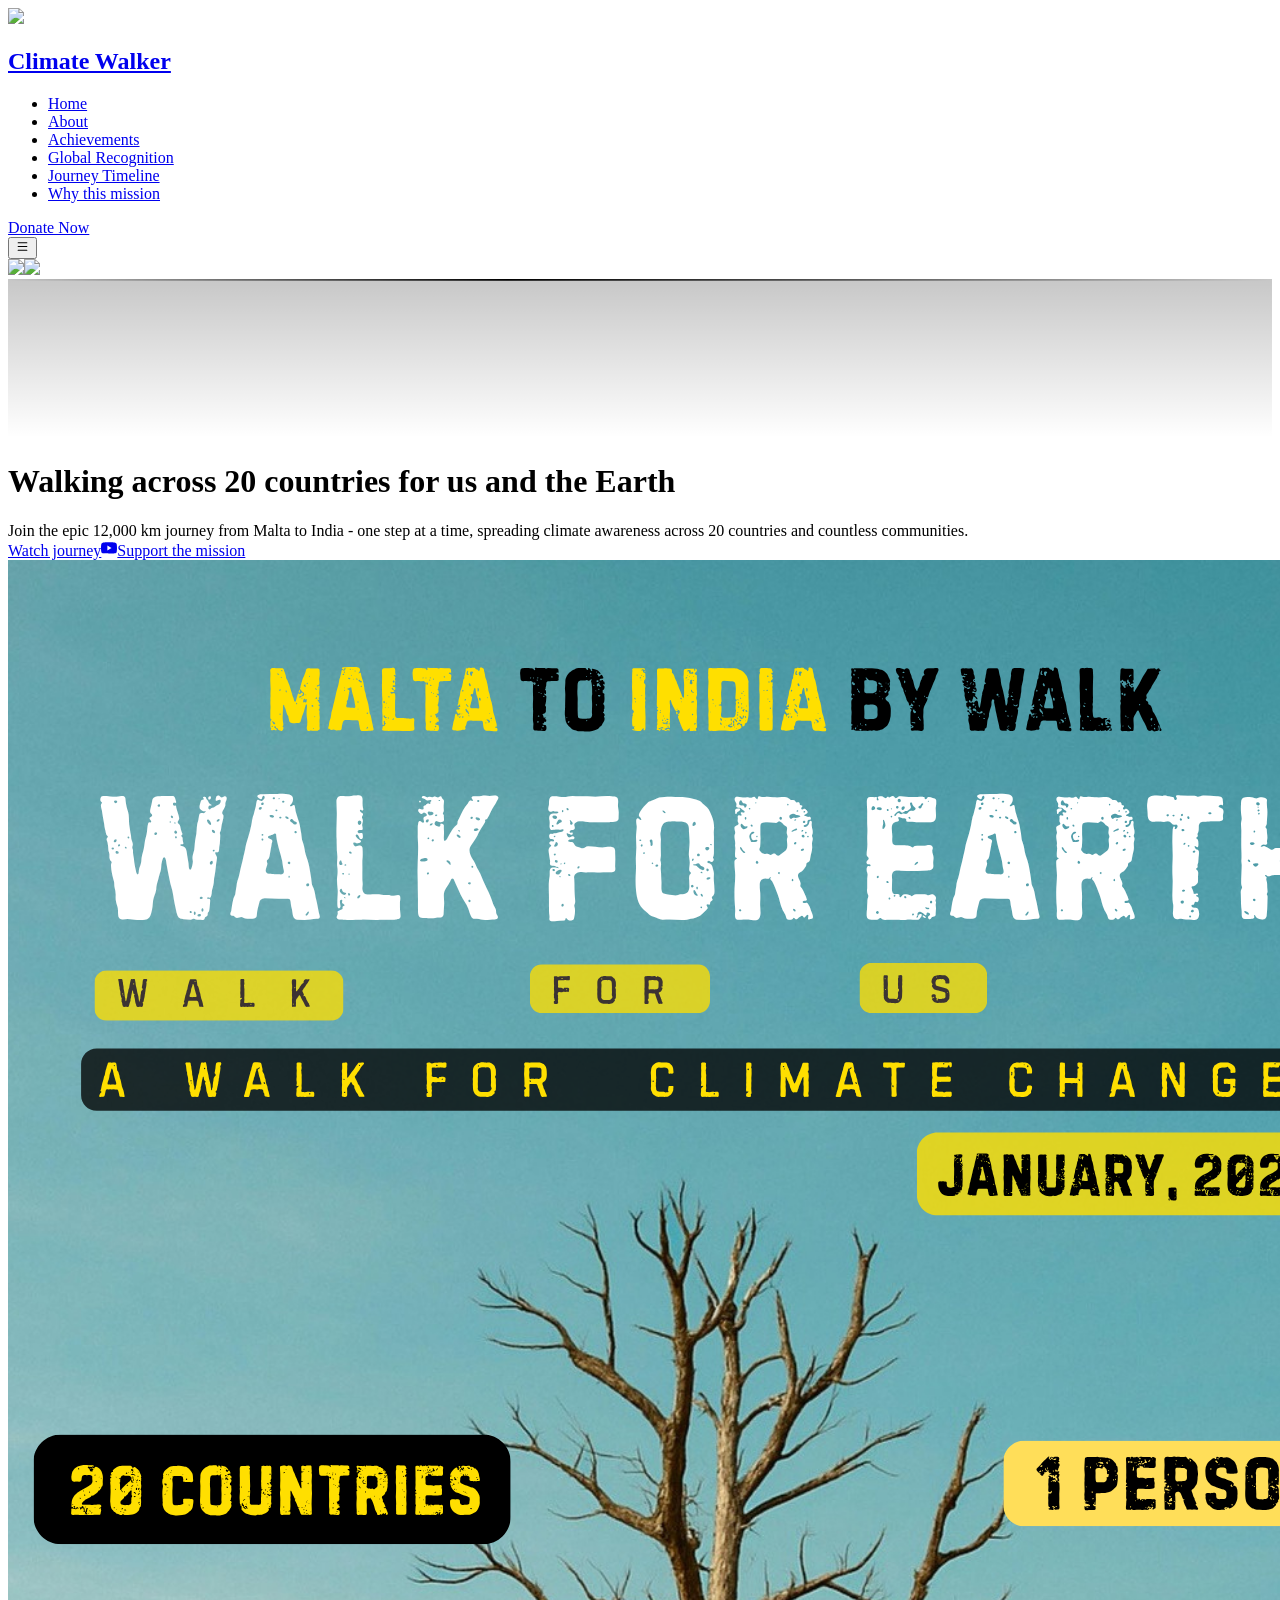
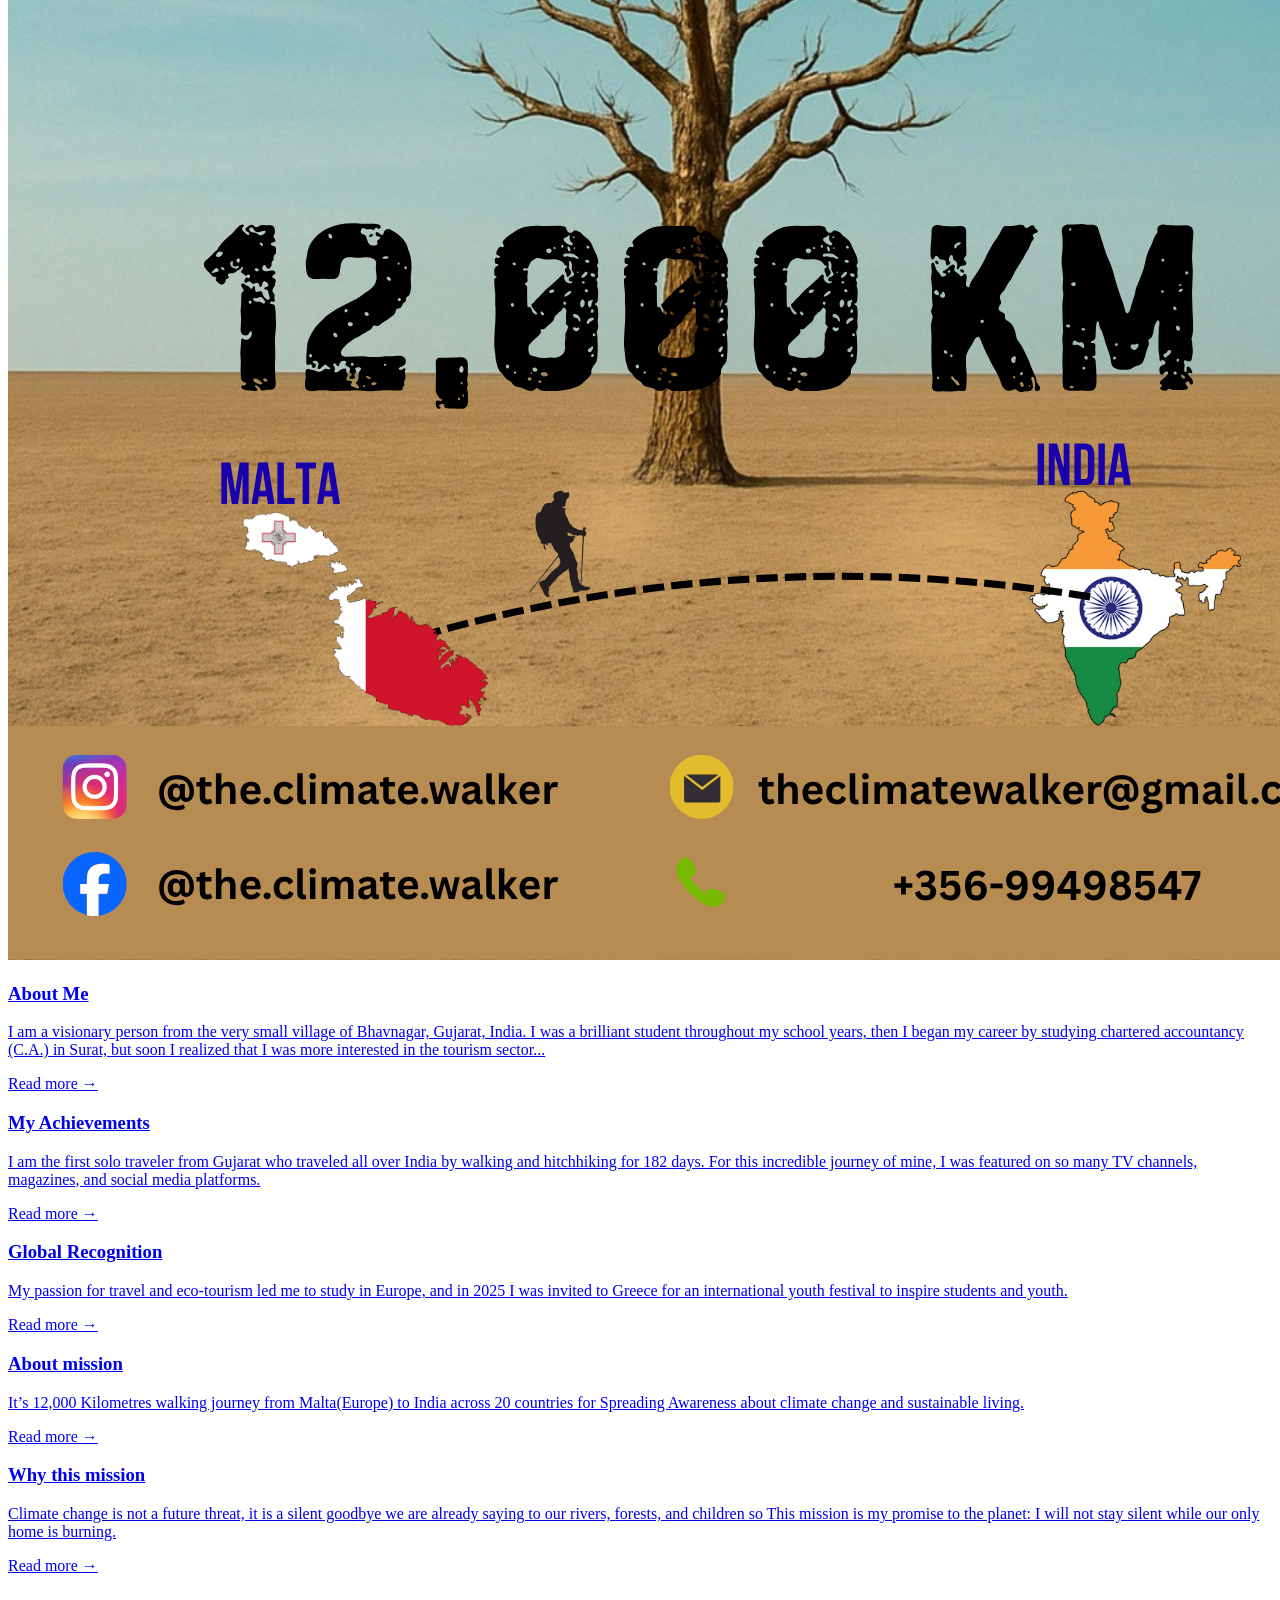
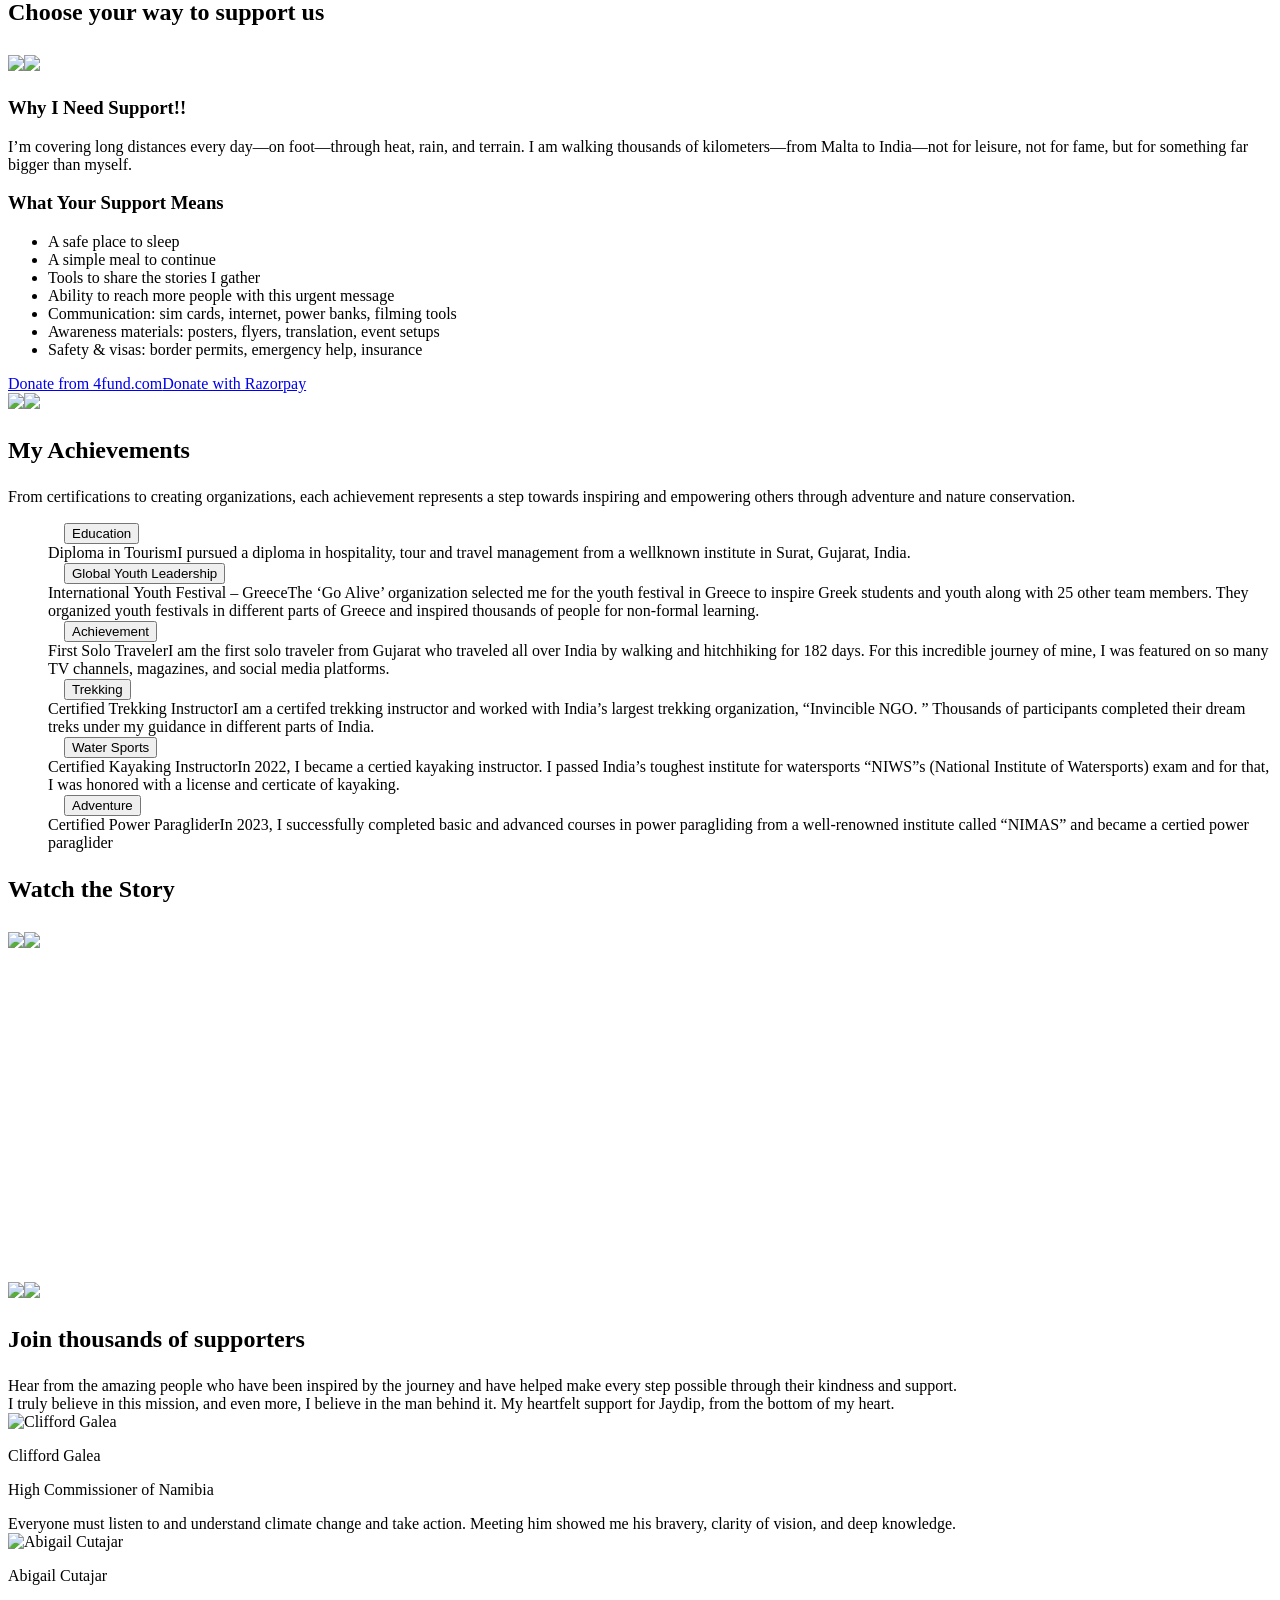
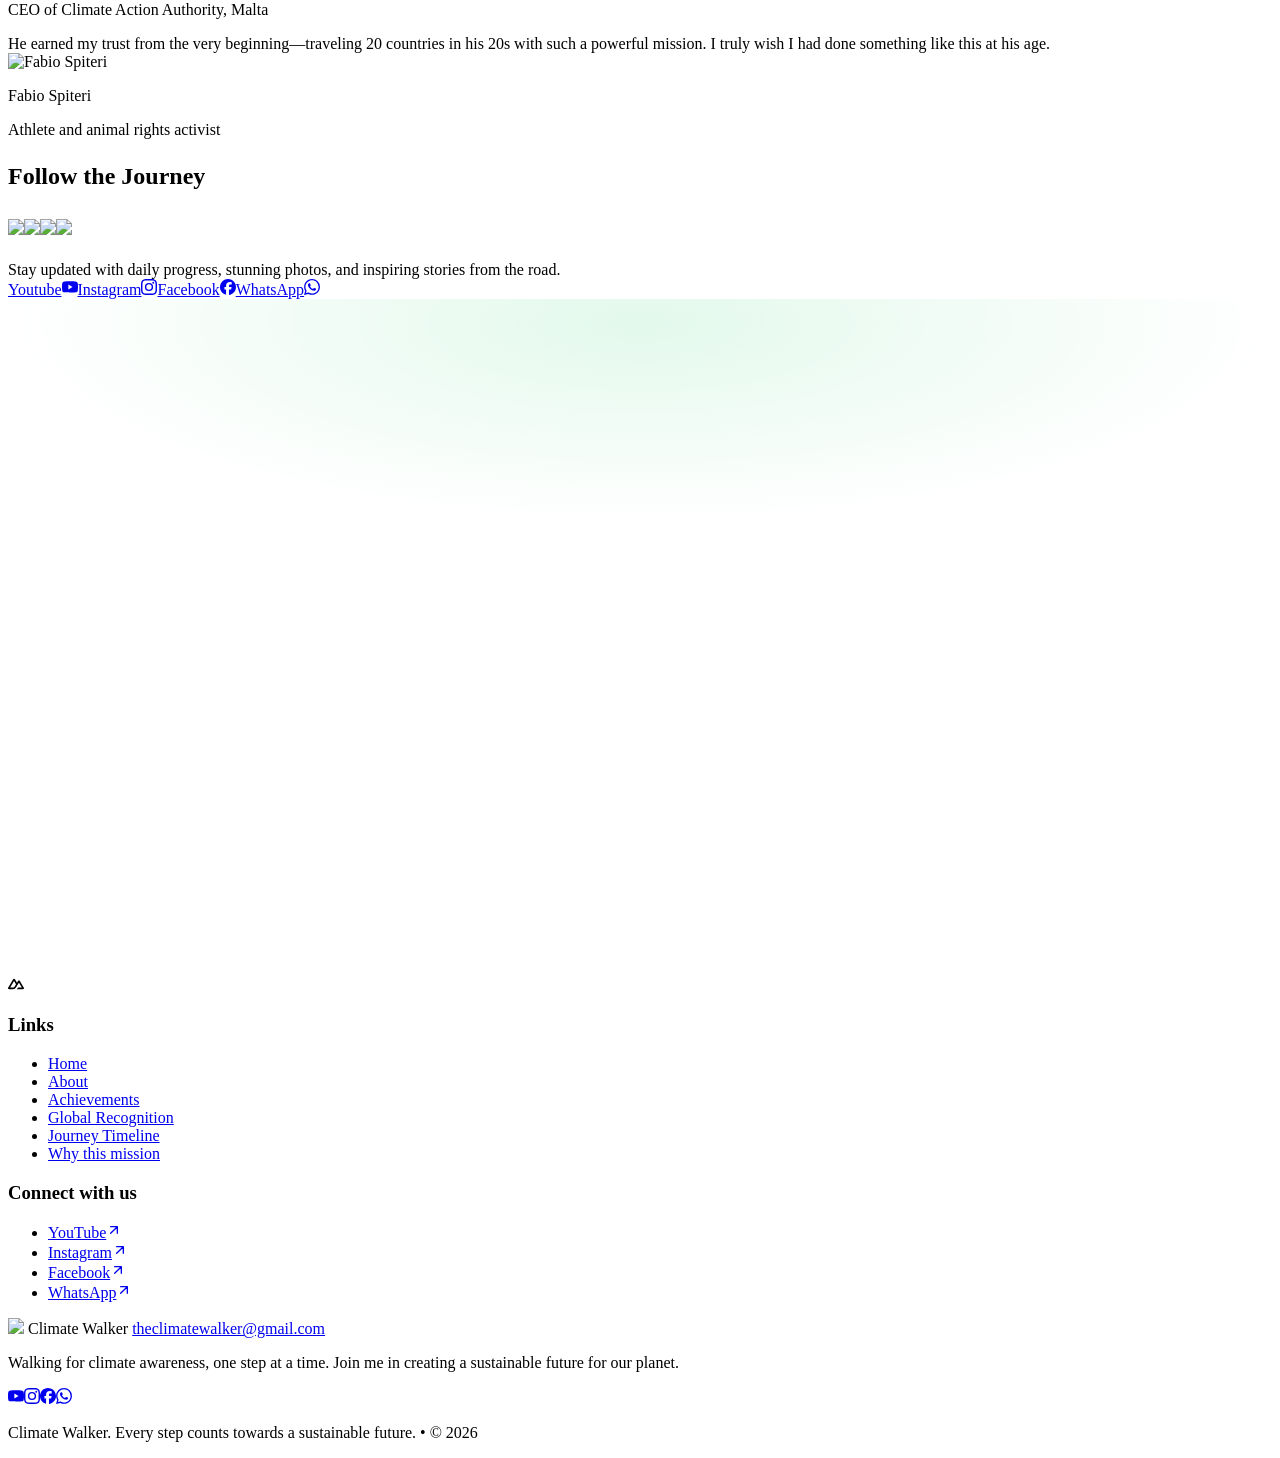
==== commit 51a80fa2: "Updates" ====
--- a/index.html
+++ b/index.html
@@ -94,5 +94,5 @@
   --ui-warning: var(--ui-color-warning-400);
   --ui-error: var(--ui-color-error-400);
   }
-}</style><title>The Climate Walker | Walking Across the World for a Greener Future</title><style>.stars[data-v-a9a05a88]{left:50%;-webkit-mask-image:linear-gradient(180deg,hsla(0,0%,85%,0),hsla(0,0%,85%,.8) 25%,#d9d9d9 50%,hsla(0,0%,85%,.8) 75%,hsla(0,0%,85%,0));mask-image:linear-gradient(180deg,#d9d9d900,#d9d9d9cc 25%,#d9d9d9,#d9d9d9cc 75%,#d9d9d900);-webkit-mask-size:cover;mask-size:cover;transform:translate(-50%)}.star-layer[data-v-a9a05a88]{animation:risingStarsAnimation-a9a05a88 linear infinite;animation-duration:var(--star-duration);will-change:transform}@keyframes risingStarsAnimation-a9a05a88{0%{transform:translateY(0)}to{transform:translateY(-2000px)}}</style><link rel="stylesheet" href="/_nuxt/entry.D4GqZneT.css" crossorigin><link rel="preload" as="fetch" crossorigin="anonymous" href="/_payload.json?dd4e8113-eeb3-420f-b4c5-ad14ffbab2b7"><link rel="modulepreload" as="script" crossorigin href="/_nuxt/B-XcjQC_.js"><link rel="modulepreload" as="script" crossorigin href="/_nuxt/CPXIxq0d.js"><link rel="modulepreload" as="script" crossorigin href="/_nuxt/BQXUR8Ls.js"><link rel="modulepreload" as="script" crossorigin href="/_nuxt/BcqQkI2-.js"><link rel="modulepreload" as="script" crossorigin href="/_nuxt/iik6CYzq.js"><link rel="modulepreload" as="script" crossorigin href="/_nuxt/BUhyeCkT.js"><link rel="modulepreload" as="script" crossorigin href="/_nuxt/BnobJhz2.js"><link rel="modulepreload" as="script" crossorigin href="/_nuxt/D1Oz2g9g.js"><link rel="modulepreload" as="script" crossorigin href="/_nuxt/CRJMlW25.js"><link rel="preload" as="fetch" fetchpriority="low" crossorigin="anonymous" href="/_nuxt/builds/meta/dd4e8113-eeb3-420f-b4c5-ad14ffbab2b7.json"><meta name="theme-color" content="white"><link rel="icon" href="/favicon.ico"><meta property="og:image" content="https://ui.nuxt.com/assets/templates/nuxt/landing-light.png"><meta name="twitter:image" content="https://ui.nuxt.com/assets/templates/nuxt/landing-light.png"><meta name="twitter:card" content="summary_large_image"><meta property="og:title" content="The Climate Walker | Walking Across the World for a Greener Future"><meta name="description" content="Follow the Climate Walker on a 12,000 km journey from Malta to India, inspiring climate awareness, sustainability, and unity across 20 nations."><meta property="og:description" content="Follow the Climate Walker on a 12,000 km journey from Malta to India, inspiring climate awareness, sustainability, and unity across 20 nations."><meta property="og:type" content="website"><meta property="og:url" content="https://theclimatewalker.com/"><script type="module" src="/_nuxt/B-XcjQC_.js" crossorigin></script><script>"use strict";(()=>{const t=window,e=document.documentElement,c=["dark","light"],n=getStorageValue("localStorage","nuxt-color-mode")||"system";let i=n==="system"?u():n;const r=e.getAttribute("data-color-mode-forced");r&&(i=r),l(i),t["__NUXT_COLOR_MODE__"]={preference:n,value:i,getColorScheme:u,addColorScheme:l,removeColorScheme:d};function l(o){const s=""+o+"",a="";e.classList?e.classList.add(s):e.className+=" "+s,a&&e.setAttribute("data-"+a,o)}function d(o){const s=""+o+"",a="";e.classList?e.classList.remove(s):e.className=e.className.replace(new RegExp(s,"g"),""),a&&e.removeAttribute("data-"+a)}function f(o){return t.matchMedia("(prefers-color-scheme"+o+")")}function u(){if(t.matchMedia&&f("").media!=="not all"){for(const o of c)if(f(":"+o).matches)return o}return"light"}})();function getStorageValue(t,e){switch(t){case"localStorage":return window.localStorage.getItem(e);case"sessionStorage":return window.sessionStorage.getItem(e);case"cookie":return getCookie(e);default:return null}}function getCookie(t){const c=("; "+window.document.cookie).split("; "+t+"=");if(c.length===2)return c.pop()?.split(";").shift()}</script></head><body><div id="__nuxt" class="isolate"><!--[--><!--[--><!--[--><!--[--><!--[--><!--[--><!----><!----><!----><header class="bg-default/75 backdrop-blur border-b border-default h-(--ui-header-height) sticky top-0 z-50"><!--[--><!--]--><div class="w-full max-w-(--ui-container) mx-auto px-4 sm:px-6 lg:px-8 flex items-center justify-between gap-3 h-full"><!--[--><div class="lg:flex-1 flex items-center gap-1.5"><!----><!--[--><a aria-current="page" href="/" class="router-link-active router-link-exact-active"><div class="flex items-center gap-2 h-12 w-auto h-6 shrink-0"><img src="/climate-walker-logo.png" class="h-10"><h2 class="text-lg font-bold">Climate Walker</h2></div></a><!--]--></div><div class="hidden lg:flex"><!--[--><!--]--></div><div class="flex items-center justify-end lg:flex-1 gap-1.5"><!--[--><!--[--><!----><!----><nav data-collapsed="false" class="relative gap-1.5 [&amp;&gt;div]:min-w-0 items-center justify-between hidden lg:block" aria-label="Main" data-orientation="horizontal" dir="ltr" data-reka-navigation-menu><!--[--><!--[--><!--]--><!--[--><!--[--><div style="position:relative;"><ul class="isolate min-w-0 flex items-center" data-orientation="horizontal"><!--[--><!--[--><li data-menu-item class="min-w-0 py-2"><!--[--><!--[--><a href="/#home" data-reka-collection-item data-active aria-current="page" class="group relative w-full flex items-center gap-1.5 font-medium text-sm before:absolute before:z-[-1] before:rounded-md focus:outline-none focus-visible:outline-none dark:focus-visible:outline-none focus-visible:before:ring-inset focus-visible:before:ring-2 focus-visible:before:ring-primary px-2.5 py-1.5 before:inset-x-px before:inset-y-0 text-primary"><!--[--><!--[--><!--[--><!----><!--]--><span class="truncate"><!--[-->Home<!--]--><!----></span><!----><!--]--><!--]--></a><!----><!--]--><!----><!--]--></li><li data-menu-item class="min-w-0 py-2"><!--[--><!--[--><a href="/about" data-reka-collection-item class="group relative w-full flex items-center gap-1.5 font-medium text-sm before:absolute before:z-[-1] before:rounded-md focus:outline-none focus-visible:outline-none dark:focus-visible:outline-none focus-visible:before:ring-inset focus-visible:before:ring-2 focus-visible:before:ring-primary px-2.5 py-1.5 before:inset-x-px before:inset-y-0 text-muted hover:text-highlighted transition-colors data-[state=open]:text-highlighted"><!--[--><!--[--><!--[--><!----><!--]--><span class="truncate"><!--[-->About<!--]--><!----></span><!----><!--]--><!--]--></a><!----><!--]--><!----><!--]--></li><li data-menu-item class="min-w-0 py-2"><!--[--><!--[--><a href="/#achievements" data-reka-collection-item class="group relative w-full flex items-center gap-1.5 font-medium text-sm before:absolute before:z-[-1] before:rounded-md focus:outline-none focus-visible:outline-none dark:focus-visible:outline-none focus-visible:before:ring-inset focus-visible:before:ring-2 focus-visible:before:ring-primary px-2.5 py-1.5 before:inset-x-px before:inset-y-0 text-muted hover:text-highlighted transition-colors data-[state=open]:text-highlighted"><!--[--><!--[--><!--[--><!----><!--]--><span class="truncate"><!--[-->Achievements<!--]--><!----></span><!----><!--]--><!--]--></a><!----><!--]--><!----><!--]--></li><li data-menu-item class="min-w-0 py-2"><!--[--><!--[--><a href="/global-recognition" data-reka-collection-item class="group relative w-full flex items-center gap-1.5 font-medium text-sm before:absolute before:z-[-1] before:rounded-md focus:outline-none focus-visible:outline-none dark:focus-visible:outline-none focus-visible:before:ring-inset focus-visible:before:ring-2 focus-visible:before:ring-primary px-2.5 py-1.5 before:inset-x-px before:inset-y-0 text-muted hover:text-highlighted transition-colors data-[state=open]:text-highlighted"><!--[--><!--[--><!--[--><!----><!--]--><span class="truncate"><!--[-->Global Recognition<!--]--><!----></span><!----><!--]--><!--]--></a><!----><!--]--><!----><!--]--></li><li data-menu-item class="min-w-0 py-2"><!--[--><!--[--><a href="/journey-timeline" data-reka-collection-item class="group relative w-full flex items-center gap-1.5 font-medium text-sm before:absolute before:z-[-1] before:rounded-md focus:outline-none focus-visible:outline-none dark:focus-visible:outline-none focus-visible:before:ring-inset focus-visible:before:ring-2 focus-visible:before:ring-primary px-2.5 py-1.5 before:inset-x-px before:inset-y-0 text-muted hover:text-highlighted transition-colors data-[state=open]:text-highlighted"><!--[--><!--[--><!--[--><!----><!--]--><span class="truncate"><!--[-->Journey Timeline<!--]--><!----></span><!----><!--]--><!--]--></a><!----><!--]--><!----><!--]--></li><li data-menu-item class="min-w-0 py-2"><!--[--><!--[--><a href="/why-this-mission" data-reka-collection-item class="group relative w-full flex items-center gap-1.5 font-medium text-sm before:absolute before:z-[-1] before:rounded-md focus:outline-none focus-visible:outline-none dark:focus-visible:outline-none focus-visible:before:ring-inset focus-visible:before:ring-2 focus-visible:before:ring-primary px-2.5 py-1.5 before:inset-x-px before:inset-y-0 text-muted hover:text-highlighted transition-colors data-[state=open]:text-highlighted"><!--[--><!--[--><!--[--><!----><!--]--><span class="truncate"><!--[-->Why this mission<!--]--><!----></span><!----><!--]--><!--]--></a><!----><!--]--><!----><!--]--></li><!--]--><!--]--></ul></div><!----><!--]--><!--]--><!--[--><!--]--><div class="absolute top-full left-0 flex w-full justify-center"><!----><!----></div><!--]--></nav><!--]--><!--[--><!--[--><a href="#support-us" class="rounded-md font-medium items-center disabled:cursor-not-allowed aria-disabled:cursor-not-allowed disabled:opacity-75 aria-disabled:opacity-75 transition-colors px-2.5 py-1.5 text-sm gap-1.5 text-primary ring ring-inset ring-primary/25 bg-primary/10 hover:bg-primary/15 active:bg-primary/15 disabled:bg-primary/10 aria-disabled:bg-primary/10 focus:outline-none focus-visible:ring-2 focus-visible:ring-primary hidden lg:block"><!--[--><!--[--><!----><!--]--><!--[--><span class="truncate">Donate Now</span><!--]--><!--[--><!----><!--]--><!--]--></a><!--]--><!--]--><!--[--><!--[--><div class="size-8"></div><!--]--><!--]--><!--]--><!--[--><!--[--><!--[--><button type="button" aria-label="Open menu" class="rounded-md font-medium inline-flex items-center disabled:cursor-not-allowed aria-disabled:cursor-not-allowed disabled:opacity-75 aria-disabled:opacity-75 transition-colors text-sm gap-1.5 text-default hover:bg-elevated active:bg-elevated focus:outline-none focus-visible:bg-elevated hover:disabled:bg-transparent dark:hover:disabled:bg-transparent hover:aria-disabled:bg-transparent dark:hover:aria-disabled:bg-transparent p-1.5 lg:hidden -me-1.5"><!--[--><!--[--><span class="iconify i-lucide:menu shrink-0 size-5" aria-hidden="true" style=""></span><!--]--><!--[--><!----><!--]--><!--[--><!----><!--]--><!--]--></button><!--]--><!--]--><!--]--></div><!--]--></div><!--[--><!--]--></header><!--[--><!----><!--v-if--><!--]--><!--]--><div class="min-h-[calc(100vh-var(--ui-header-height))]"><!--[--><div class="relative"><div class="hidden lg:block"><!--[--><img onerror="this.setAttribute(&#39;data-error&#39;, 1)" data-nuxt-img srcset="/_ipx/_/images/light/line-1.svg 1x, /_ipx/_/images/light/line-1.svg 2x" class="dark:hidden absolute pointer-events-none pb-10 left-0 top-0 object-cover h-[650px]" src="/_ipx/_/images/light/line-1.svg"><img onerror="this.setAttribute(&#39;data-error&#39;, 1)" data-nuxt-img srcset="/_ipx/_/images/dark/line-1.svg 1x, /_ipx/_/images/dark/line-1.svg 2x" class="hidden dark:block absolute pointer-events-none pb-10 left-0 top-0 object-cover h-[650px]" src="/_ipx/_/images/dark/line-1.svg"><!--]--></div><div data-orientation="vertical" class="relative isolate" id="home"><!--[--><div class="absolute w-full -top-px transition-all text-primary shrink-0 opacity-0 duration-1000"><svg viewBox="0 0 1440 181" fill="none" xmlns="http://www.w3.org/2000/svg" class="pointer-events-none"><mask id="path-1-inside-1_414_5526" fill="white"><path d="M0 0H1440V181H0V0Z"></path></mask><path d="M0 0H1440V181H0V0Z" fill="url(#paint0_linear_414_5526)" fill-opacity="0.22"></path><path d="M0 2H1440V-2H0V2Z" fill="url(#paint1_linear_414_5526)" mask="url(#path-1-inside-1_414_5526)"></path><defs><linearGradient id="paint0_linear_414_5526" x1="720" y1="0" x2="720" y2="181" gradientUnits="userSpaceOnUse"><stop stop-color="currentColor"></stop><stop offset="1" stop-color="currentColor" stop-opacity="0"></stop></linearGradient><linearGradient id="paint1_linear_414_5526" x1="0" y1="90.5" x2="1440" y2="90.5" gradientUnits="userSpaceOnUse"><stop stop-color="currentColor" stop-opacity="0"></stop><stop offset="0.395" stop-color="currentColor"></stop><stop offset="1" stop-color="currentColor" stop-opacity="0"></stop></linearGradient></defs></svg></div><!--]--><div class="w-full max-w-(--ui-container) mx-auto px-4 sm:px-6 lg:px-8 flex flex-col lg:grid py-24 sm:py-32 lg:py-40 gap-16 sm:gap-y-24 md:pt-18 lg:pt-20"><!--[--><div class="text-center"><div class=""><!--[--><!----><h1 class="text-5xl sm:text-7xl text-pretty tracking-tight font-bold text-highlighted max-w-3xl mx-auto"><!--[--><!--[--><div class="">Walking across 20 countries for us and the Earth</div><!--]--><!--]--></h1><div class="text-lg sm:text-xl/8 text-muted text-balance mt-6"><!--[-->Join the epic 12,000 km journey from Malta to India - one step at a time, spreading climate awareness across 20 countries and countless communities.<!--]--></div><!--]--></div><!----><div class="mt-10"><!--[--><div class="flex flex-wrap gap-x-6 gap-y-3 justify-center"><!--[--><!--[--><!--[--><!--[--><a href="https://www.youtube.com/@the.climate.walker" rel="noopener noreferrer" target="_blank" class="rounded-md font-medium inline-flex items-center disabled:cursor-not-allowed aria-disabled:cursor-not-allowed disabled:opacity-75 aria-disabled:opacity-75 transition-colors px-3 py-2 text-base gap-2 active:bg-primary/10 focus:outline-none focus-visible:bg-primary/10 disabled:bg-transparent aria-disabled:bg-transparent dark:disabled:bg-transparent dark:aria-disabled:bg-transparent bg-red-600 text-white hover:bg-red-700"><!--[--><!--[--><!----><!--]--><!--[--><span class="truncate">Watch journey</span><!--]--><!--[--><span class="iconify i-simple-icons:youtube shrink-0 size-6" aria-hidden="true" style=""></span><!--]--><!--]--></a><!--]--><!--]--><!--[--><!--[--><a href="#support-us" class="rounded-md font-medium inline-flex items-center disabled:cursor-not-allowed aria-disabled:cursor-not-allowed disabled:opacity-75 aria-disabled:opacity-75 transition-colors px-3 py-2 text-base gap-2 ring ring-inset ring-accented text-default bg-default hover:bg-elevated active:bg-elevated disabled:bg-default aria-disabled:bg-default focus:outline-none focus-visible:ring-2 focus-visible:ring-inverted"><!--[--><!--[--><!----><!--]--><!--[--><span class="truncate">Support the mission</span><!--]--><!--[--><!----><!--]--><!--]--></a><!--]--><!--]--><!--]--><!--]--></div><!--]--></div></div><!----><!--]--></div><!--[--><!--]--></div><section data-orientation="horizontal" class="relative isolate" id="about"><!--[--><!--]--><div class="w-full px-4 sm:px-6 flex flex-col lg:grid py-16 sm:py-24 lg:py-32 gap-8 sm:gap-16 lg:grid-cols-2 lg:items-center lg:px-0 2xl:px-20 mx-0 max-w-none md:mr-10"><!--[--><!----><!--[--><img src="/images/my_journey.PNG" class="block w-full max-w-md md:2xl:max-w-lg rounded-md"><div class="flex flex-col gap-4"><!--[--><a href="/about" class="group block transition"><div class="border-l border-primary pl-4 rounded-md hover:bg-primary/5 cursor-pointer p-2"><h3 class="text-xl font-semibold mb-2">About Me</h3><p class="text-gray-700 dark:text-gray-300 line-clamp-3">I am a visionary person from the very small village of Bhavnagar, Gujarat, India. I was a brilliant student throughout my school years, then I began my career by studying chartered accountancy (C.A.) in Surat, but soon I realized that I was more interested in the tourism sector...</p><span class="inline-flex items-center gap-1 text-primary font-medium"> Read more <span class="transition-transform group-hover:translate-x-2">→</span></span></div></a><a aria-current="page" href="/#achievements" class="router-link-active router-link-exact-active group block transition"><div class="border-l border-default pt-4 pl-4 rounded-md hover:bg-primary/5 cursor-pointer p-2"><h3 class="text-xl font-semibold mb-2">My Achievements</h3><p class="text-gray-700 dark:text-gray-300 line-clamp-3">I am the first solo traveler from Gujarat who traveled all over India by walking and hitchhiking for 182 days. For this incredible journey of mine, I was featured on so many TV channels, magazines, and social media platforms.</p><span class="inline-flex items-center gap-1 text-primary font-medium"> Read more <span class="transition-transform group-hover:translate-x-2">→</span></span></div></a><a href="/global-recognition" class="group block transition"><div class="border-l border-default pt-4 pl-4 rounded-md hover:bg-primary/5 cursor-pointer p-2"><h3 class="text-xl font-semibold mb-2">Global Recognition</h3><p class="text-gray-700 dark:text-gray-300 line-clamp-3">My passion for travel and eco-tourism led me to study in Europe, and in 2025 I was invited to Greece for an international youth festival to inspire students and youth.</p><span class="inline-flex items-center gap-1 text-primary font-medium"> Read more <span class="transition-transform group-hover:translate-x-2">→</span></span></div></a><a href="/journey-timeline" class="group block transition"><div class="border-l border-default pt-4 pl-4 rounded-md hover:bg-primary/5 cursor-pointer p-2"><h3 class="text-xl font-semibold mb-2">About mission</h3><p class="text-gray-700 dark:text-gray-300 line-clamp-3">It’s 12,000 Kilometres walking journey from Malta(Europe) to India across 20 countries for Spreading Awareness about climate change and sustainable living.</p><span class="inline-flex items-center gap-1 text-primary font-medium"> Read more <span class="transition-transform group-hover:translate-x-2">→</span></span></div></a><a href="/why-this-mission" class="group block transition"><div class="border-l border-default pt-4 pl-4 rounded-md hover:bg-primary/5 cursor-pointer p-2"><h3 class="text-xl font-semibold mb-2">Why this mission</h3><p class="text-gray-700 dark:text-gray-300 line-clamp-3">Climate change is not a future threat, it is a silent goodbye we are already saying to our rivers, forests, and children so This mission is my promise to the planet: I will not stay silent while our only home is burning.</p><span class="inline-flex items-center gap-1 text-primary font-medium"> Read more <span class="transition-transform group-hover:translate-x-2">→</span></span></div></a><!--]--></div><!--]--><!--]--></div><!--[--><!--]--></section><div data-orientation="horizontal" role="separator" class="flex items-center align-center text-center w-full flex-row"><!--[--><!--[--><div class="w-full border-solid border-t border-primary/30"></div><!----><!--]--><!--]--></div><section data-orientation="vertical" class="relative isolate overflow-hidden" id="support-us"><!--[--><!--]--><div class="w-full px-4 sm:px-6 flex flex-col lg:grid py-16 sm:py-24 lg:py-32 gap-8 sm:gap-16 lg:px-0 2xl:px-20 mx-0 max-w-none md:mr-10"><!--[--><div class=""><div class=""><!--[--><!----><!----><h2 class="text-3xl sm:text-4xl lg:text-5xl text-pretty tracking-tight font-bold text-highlighted text-left @container relative"><!--[--><!--[--><div class=""><p class="my-5 leading-7 text-pretty"><!--[-->Choose your way to <span class="text-primary">support</span> us<!--]--></p></div><!--]--><div class="hidden @min-[1120px]:block"><!--[--><img onerror="this.setAttribute(&#39;data-error&#39;, 1)" data-nuxt-img srcset="/_ipx/_/images/light/line-4.svg 1x, /_ipx/_/images/light/line-4.svg 2x" class="dark:hidden absolute top-0 right-0 size-full transform translate-x-[60%]" src="/_ipx/_/images/light/line-4.svg"><img onerror="this.setAttribute(&#39;data-error&#39;, 1)" data-nuxt-img srcset="/_ipx/_/images/dark/line-4.svg 1x, /_ipx/_/images/dark/line-4.svg 2x" class="hidden dark:block absolute top-0 right-0 size-full transform translate-x-[60%]" src="/_ipx/_/images/dark/line-4.svg"><!--]--></div><!--]--></h2><!----><!--]--></div><!----><!----></div><!--[--><div class="absolute rounded-full -left-10 top-10 size-[300px] z-10 bg-primary opacity-30 blur-[200px]"></div><div class="absolute rounded-full -right-10 -bottom-10 size-[300px] z-10 bg-primary opacity-30 blur-[200px]"></div><div class="grid md:grid-cols-2"><div class="space-y-8"><!--[--><div class="border-l border-primary pl-4"><h3 class="text-xl font-semibold mb-2">Why I Need Support!!</h3><p class="text-gray-700 dark:text-gray-300">I’m covering long distances every day—on foot—through heat, rain, and terrain. I am walking thousands of kilometers—from Malta to India—not for leisure, not for fame, but for something far bigger than myself.
-</p><!----></div><div class="border-l border-default pt-4 pl-4"><h3 class="text-xl font-semibold mb-2">What Your Support Means</h3><!----><ul class="list-disc ml-6 space-y-1 text-gray-700 dark:text-gray-300"><!--[--><li>A safe place to sleep</li><li>A simple meal to continue</li><li>Tools to share the stories I gather</li><li>Ability to reach more people with this urgent message</li><li>Communication: sim cards, internet, power banks, filming tools</li><li>Awareness materials: posters, flyers, translation, event setups</li><li>Safety &amp; visas: border permits, emergency help, insurance</li><!--]--></ul></div><!--]--></div><div class="mt-12 md:mt-0 flex flex-col items-center justify-center gap-6"><!--[--><!--[--><!--[--><a href="https://4fund.com/12-000-kilometre-walk-malta-to-india-for-climate-awareness" rel="noopener noreferrer" class="font-medium disabled:cursor-not-allowed aria-disabled:cursor-not-allowed disabled:opacity-75 aria-disabled:opacity-75 transition-colors text-base gap-2 text-inverted bg-primary hover:bg-primary/75 active:bg-primary/75 disabled:bg-primary aria-disabled:bg-primary focus-visible:outline-2 focus-visible:outline-offset-2 focus-visible:outline-primary w-76 px-8 py-3 rounded-md shadow-md flex justify-center items-center"><!--[--><!--[--><!----><!--]--><!--[--><span class="truncate">Donate from 4fund.com</span><!--]--><!--[--><!----><!--]--><!--]--></a><!--]--><!--]--><!--[--><!--[--><a href="https://rzp.io/rzp/EERYYaM" rel="noopener noreferrer" class="font-medium disabled:cursor-not-allowed aria-disabled:cursor-not-allowed disabled:opacity-75 aria-disabled:opacity-75 transition-colors text-base gap-2 ring ring-inset ring-primary/50 text-primary hover:bg-primary/10 active:bg-primary/10 disabled:bg-transparent aria-disabled:bg-transparent dark:disabled:bg-transparent dark:aria-disabled:bg-transparent focus:outline-none focus-visible:ring-2 focus-visible:ring-primary w-76 px-8 py-3 rounded-md shadow-md flex justify-center items-center"><!--[--><!--[--><!----><!--]--><!--[--><span class="truncate">Donate with Razorpay</span><!--]--><!--[--><!----><!--]--><!--]--></a><!--]--><!--]--><!--]--></div></div><!--]--><!--]--></div><!--[--><!--]--></section><section data-orientation="vertical" class="isolate relative overflow-hidden" id="achievements"><!--[--><!--]--><div class="w-full max-w-(--ui-container) mx-auto px-4 sm:px-6 lg:px-8 flex flex-col lg:grid py-16 sm:py-24 lg:py-32 gap-8 sm:gap-16"><!--[--><div class=""><div class=""><!--[--><!----><div class="mb-3 justify-center"><!--[--><!--[--><img onerror="this.setAttribute(&#39;data-error&#39;, 1)" data-nuxt-img srcset="/_ipx/_/images/light/line-3.svg 1x, /_ipx/_/images/light/line-3.svg 2x" class="dark:hidden absolute -top-10 sm:top-0 right-1/2 h-24" src="/_ipx/_/images/light/line-3.svg"><img onerror="this.setAttribute(&#39;data-error&#39;, 1)" data-nuxt-img srcset="/_ipx/_/images/dark/line-3.svg 1x, /_ipx/_/images/dark/line-3.svg 2x" class="hidden dark:block absolute -top-10 sm:top-0 right-1/2 h-24" src="/_ipx/_/images/dark/line-3.svg"><!--]--><!--]--></div><h2 class="text-3xl sm:text-4xl lg:text-5xl text-pretty tracking-tight font-bold text-highlighted text-center"><!--[--><!--[--><div class=""><p class="my-5 leading-7 text-pretty"><!--[-->My <span class="text-primary">Achievements</span><!--]--></p></div><!--]--><!--]--></h2><div class="text-base sm:text-lg text-muted text-center text-balance mt-6"><!--[-->From certifications to creating organizations, each achievement represents a step towards inspiring and empowering others through adventure and nature conservation.<!--]--></div><!--]--></div><div class="mt-16"><!--[--><ul class="grid sm:grid-cols-2 lg:grid-cols-3 gap-8"><!--[--><!--[--><div data-orientation="vertical" class="relative flex rounded-lg bg-default ring ring-default group" style=""><!----><div class="relative flex flex-col flex-1 lg:grid gap-x-8 gap-y-4 p-4 sm:p-4"><!----><!--[--><div class="flex justify-between items-center"><svg xmlns="http://www.w3.org/2000/svg" xmlns:xlink="http://www.w3.org/1999/xlink" aria-hidden="true" role="img" style="" width="1em" height="1em" viewBox="0 0 16 16" class="text-primary text-5xl mb-3"></svg><!--[--><!--[--><button type="button" class="rounded-md font-medium items-center disabled:cursor-not-allowed aria-disabled:cursor-not-allowed disabled:opacity-75 aria-disabled:opacity-75 transition-colors px-2.5 py-1.5 text-sm gap-1.5 text-primary ring ring-inset ring-primary/25 bg-primary/10 hover:bg-primary/15 active:bg-primary/15 disabled:bg-primary/10 aria-disabled:bg-primary/10 focus:outline-none focus-visible:ring-2 focus-visible:ring-primary block"><!--[--><!--[--><!----><!--]--><!--[--><span class="truncate">Education</span><!--]--><!--[--><!----><!--]--><!--]--></button><!--]--><!--]--></div><div class="flex flex-col gap-2"><span class="text-lg font-semibold">Diploma in Tourism</span><span class="text-sm text-muted">I pursued a diploma in hospitality, tour and travel management from a wellknown institute in Surat, Gujarat, India.</span></div><!--]--></div><!----></div><div data-orientation="vertical" class="relative flex rounded-lg bg-default ring ring-default group" style=""><!----><div class="relative flex flex-col flex-1 lg:grid gap-x-8 gap-y-4 p-4 sm:p-4"><!----><!--[--><div class="flex justify-between items-center"><svg xmlns="http://www.w3.org/2000/svg" xmlns:xlink="http://www.w3.org/1999/xlink" aria-hidden="true" role="img" style="" width="1em" height="1em" viewBox="0 0 16 16" class="text-primary text-5xl mb-3"></svg><!--[--><!--[--><button type="button" class="rounded-md font-medium items-center disabled:cursor-not-allowed aria-disabled:cursor-not-allowed disabled:opacity-75 aria-disabled:opacity-75 transition-colors px-2.5 py-1.5 text-sm gap-1.5 text-primary ring ring-inset ring-primary/25 bg-primary/10 hover:bg-primary/15 active:bg-primary/15 disabled:bg-primary/10 aria-disabled:bg-primary/10 focus:outline-none focus-visible:ring-2 focus-visible:ring-primary block"><!--[--><!--[--><!----><!--]--><!--[--><span class="truncate">Global Youth Leadership</span><!--]--><!--[--><!----><!--]--><!--]--></button><!--]--><!--]--></div><div class="flex flex-col gap-2"><span class="text-lg font-semibold">International Youth Festival – Greece</span><span class="text-sm text-muted">The ‘Go Alive’ organization selected me for the youth festival in Greece to inspire Greek students and youth along with 25 other team members. They organized youth festivals in different parts of Greece and inspired thousands of people for non-formal learning.</span></div><!--]--></div><!----></div><div data-orientation="vertical" class="relative flex rounded-lg bg-default ring ring-default group" style=""><!----><div class="relative flex flex-col flex-1 lg:grid gap-x-8 gap-y-4 p-4 sm:p-4"><!----><!--[--><div class="flex justify-between items-center"><svg xmlns="http://www.w3.org/2000/svg" xmlns:xlink="http://www.w3.org/1999/xlink" aria-hidden="true" role="img" style="" width="1em" height="1em" viewBox="0 0 16 16" class="text-primary text-5xl mb-3"></svg><!--[--><!--[--><button type="button" class="rounded-md font-medium items-center disabled:cursor-not-allowed aria-disabled:cursor-not-allowed disabled:opacity-75 aria-disabled:opacity-75 transition-colors px-2.5 py-1.5 text-sm gap-1.5 text-primary ring ring-inset ring-primary/25 bg-primary/10 hover:bg-primary/15 active:bg-primary/15 disabled:bg-primary/10 aria-disabled:bg-primary/10 focus:outline-none focus-visible:ring-2 focus-visible:ring-primary block"><!--[--><!--[--><!----><!--]--><!--[--><span class="truncate">Achievement</span><!--]--><!--[--><!----><!--]--><!--]--></button><!--]--><!--]--></div><div class="flex flex-col gap-2"><span class="text-lg font-semibold">First Solo Traveler</span><span class="text-sm text-muted">I am the first solo traveler from Gujarat who traveled all over India by walking and hitchhiking for 182 days. For this incredible journey of mine, I was featured on so many TV channels, magazines, and social media platforms.</span></div><!--]--></div><!----></div><div data-orientation="vertical" class="relative flex rounded-lg bg-default ring ring-default group" style=""><!----><div class="relative flex flex-col flex-1 lg:grid gap-x-8 gap-y-4 p-4 sm:p-4"><!----><!--[--><div class="flex justify-between items-center"><svg xmlns="http://www.w3.org/2000/svg" xmlns:xlink="http://www.w3.org/1999/xlink" aria-hidden="true" role="img" style="" width="1em" height="1em" viewBox="0 0 16 16" class="text-primary text-5xl mb-3"></svg><!--[--><!--[--><button type="button" class="rounded-md font-medium items-center disabled:cursor-not-allowed aria-disabled:cursor-not-allowed disabled:opacity-75 aria-disabled:opacity-75 transition-colors px-2.5 py-1.5 text-sm gap-1.5 text-primary ring ring-inset ring-primary/25 bg-primary/10 hover:bg-primary/15 active:bg-primary/15 disabled:bg-primary/10 aria-disabled:bg-primary/10 focus:outline-none focus-visible:ring-2 focus-visible:ring-primary block"><!--[--><!--[--><!----><!--]--><!--[--><span class="truncate">Trekking</span><!--]--><!--[--><!----><!--]--><!--]--></button><!--]--><!--]--></div><div class="flex flex-col gap-2"><span class="text-lg font-semibold">Certified Trekking Instructor</span><span class="text-sm text-muted">I am a certifed trekking instructor and worked with India’s largest trekking organization, “Invincible NGO. ” Thousands of participants completed their dream treks under my guidance in different parts of India.</span></div><!--]--></div><!----></div><div data-orientation="vertical" class="relative flex rounded-lg bg-default ring ring-default group" style=""><!----><div class="relative flex flex-col flex-1 lg:grid gap-x-8 gap-y-4 p-4 sm:p-4"><!----><!--[--><div class="flex justify-between items-center"><svg xmlns="http://www.w3.org/2000/svg" xmlns:xlink="http://www.w3.org/1999/xlink" aria-hidden="true" role="img" style="" width="1em" height="1em" viewBox="0 0 16 16" class="text-primary text-5xl mb-3"></svg><!--[--><!--[--><button type="button" class="rounded-md font-medium items-center disabled:cursor-not-allowed aria-disabled:cursor-not-allowed disabled:opacity-75 aria-disabled:opacity-75 transition-colors px-2.5 py-1.5 text-sm gap-1.5 text-primary ring ring-inset ring-primary/25 bg-primary/10 hover:bg-primary/15 active:bg-primary/15 disabled:bg-primary/10 aria-disabled:bg-primary/10 focus:outline-none focus-visible:ring-2 focus-visible:ring-primary block"><!--[--><!--[--><!----><!--]--><!--[--><span class="truncate">Water Sports</span><!--]--><!--[--><!----><!--]--><!--]--></button><!--]--><!--]--></div><div class="flex flex-col gap-2"><span class="text-lg font-semibold">Certified Kayaking Instructor</span><span class="text-sm text-muted">In 2022, I became a certied kayaking instructor. I passed India’s toughest institute for watersports “NIWS”s (National Institute of Watersports) exam and for that, I was honored with a license and certicate of kayaking.</span></div><!--]--></div><!----></div><div data-orientation="vertical" class="relative flex rounded-lg bg-default ring ring-default group" style=""><!----><div class="relative flex flex-col flex-1 lg:grid gap-x-8 gap-y-4 p-4 sm:p-4"><!----><!--[--><div class="flex justify-between items-center"><svg xmlns="http://www.w3.org/2000/svg" xmlns:xlink="http://www.w3.org/1999/xlink" aria-hidden="true" role="img" style="" width="1em" height="1em" viewBox="0 0 16 16" class="text-primary text-5xl mb-3"></svg><!--[--><!--[--><button type="button" class="rounded-md font-medium items-center disabled:cursor-not-allowed aria-disabled:cursor-not-allowed disabled:opacity-75 aria-disabled:opacity-75 transition-colors px-2.5 py-1.5 text-sm gap-1.5 text-primary ring ring-inset ring-primary/25 bg-primary/10 hover:bg-primary/15 active:bg-primary/15 disabled:bg-primary/10 aria-disabled:bg-primary/10 focus:outline-none focus-visible:ring-2 focus-visible:ring-primary block"><!--[--><!--[--><!----><!--]--><!--[--><span class="truncate">Adventure</span><!--]--><!--[--><!----><!--]--><!--]--></button><!--]--><!--]--></div><div class="flex flex-col gap-2"><span class="text-lg font-semibold">Certified Power Paraglider</span><span class="text-sm text-muted">In 2023, I successfully completed basic and advanced courses in power paragliding from a well-renowned institute called “NIMAS” and became a certied power paraglider</span></div><!--]--></div><!----></div><!--]--><!--]--></ul><!--]--></div><!----></div><!----><!--]--></div><!--[--><!--]--></section><section data-orientation="vertical" class="relative isolate overflow-hidden" id="support-us"><!--[--><!--]--><div class="w-full px-4 sm:px-6 flex flex-col lg:grid py-16 sm:py-24 lg:py-32 gap-8 sm:gap-16 lg:px-0 2xl:px-20 mx-0 max-w-none md:mr-10"><!--[--><div class=""><div class=""><!--[--><!----><!----><h2 class="text-3xl sm:text-4xl lg:text-5xl text-pretty tracking-tight font-bold text-highlighted text-left @container relative"><!--[--><!--[--><div class=""><p class="my-5 leading-7 text-pretty"><!--[-->Watch the <span class="text-primary">Story</span><!--]--></p></div><!--]--><div class="hidden @min-[1120px]:block"><!--[--><img onerror="this.setAttribute(&#39;data-error&#39;, 1)" data-nuxt-img srcset="/_ipx/_/images/light/line-4.svg 1x, /_ipx/_/images/light/line-4.svg 2x" class="dark:hidden absolute top-0 right-0 size-full transform translate-x-[60%]" src="/_ipx/_/images/light/line-4.svg"><img onerror="this.setAttribute(&#39;data-error&#39;, 1)" data-nuxt-img srcset="/_ipx/_/images/dark/line-4.svg 1x, /_ipx/_/images/dark/line-4.svg 2x" class="hidden dark:block absolute top-0 right-0 size-full transform translate-x-[60%]" src="/_ipx/_/images/dark/line-4.svg"><!--]--></div><!--]--></h2><!----><!--]--></div><!----><!----></div><!--[--><div class="grid md:grid-cols-2"><!--[--><div class="p-4"><div class="rounded-lg overflow-hidden bg-default ring ring-default divide-y divide-default"><!----><div class="p-4 sm:p-6"><!--[--><div class="w-full aspect-video rounded-lg overflow-hidden"><iframe src="https://www.youtube.com/embed/AObzw_s5_Xs" title="YouTube video player" frameborder="0" allow="accelerometer; autoplay; clipboard-write; encrypted-media; gyroscope; picture-in-picture; web-share" allowfullscreen class="w-full h-full"></iframe></div><!--]--></div><!----></div></div><div class="p-4"><div class="rounded-lg overflow-hidden bg-default ring ring-default divide-y divide-default"><!----><div class="p-4 sm:p-6"><!--[--><div class="w-full aspect-video rounded-lg overflow-hidden"><iframe src="https://www.youtube.com/embed/MIHeWpdh6fc" title="YouTube video player" frameborder="0" allow="accelerometer; autoplay; clipboard-write; encrypted-media; gyroscope; picture-in-picture; web-share" allowfullscreen class="w-full h-full"></iframe></div><!--]--></div><!----></div></div><!--]--></div><!--]--><!--]--></div><!--[--><!--]--></section><section data-orientation="vertical" class="relative isolate" id="testimonials"><!--[--><!--]--><div class="w-full max-w-(--ui-container) mx-auto px-4 sm:px-6 lg:px-8 flex flex-col lg:grid py-16 sm:py-24 lg:py-32 gap-8 sm:gap-16"><!--[--><div class=""><div class=""><!--[--><!----><div class="mb-3 justify-center"><!--[--><!--[--><img onerror="this.setAttribute(&#39;data-error&#39;, 1)" data-nuxt-img srcset="/_ipx/_/images/light/line-5.svg 1x, /_ipx/_/images/light/line-5.svg 2x" class="dark:hidden absolute -top-10 sm:top-0 right-1/2 h-24" src="/_ipx/_/images/light/line-5.svg"><img onerror="this.setAttribute(&#39;data-error&#39;, 1)" data-nuxt-img srcset="/_ipx/_/images/dark/line-5.svg 1x, /_ipx/_/images/dark/line-5.svg 2x" class="hidden dark:block absolute -top-10 sm:top-0 right-1/2 h-24" src="/_ipx/_/images/dark/line-5.svg"><!--]--><!--]--></div><h2 class="text-3xl sm:text-4xl lg:text-5xl text-pretty tracking-tight font-bold text-highlighted text-center"><!--[--><!--[--><div class=""><p class="my-5 leading-7 text-pretty"><!--[-->Join thousands of <span class="text-primary">supporters</span><!--]--></p></div><!--]--><!--]--></h2><div class="text-base sm:text-lg text-muted text-center text-balance mt-6"><!--[-->Hear from the amazing people who have been inspired by the journey and have helped make every step possible through their kindness and support.<!--]--></div><!--]--></div><!----><!----></div><!--[--><div class="w-full max-w-(--ui-container) mx-auto px-4 sm:px-6 lg:px-8"><!--[--><div class="relative column-1 md:columns-2 lg:columns-3 gap-8 space-y-8 *:break-inside-avoid-column *:will-change-transform xl:columns-3"><!--[--><!--[--><div data-orientation="vertical" class="relative flex rounded-lg bg-elevated/50 ring ring-default" style=""><!----><div class="relative flex flex-col flex-1 lg:grid gap-x-8 gap-y-4 p-4 sm:p-6"><div class="flex flex-col flex-1 items-start"><!----><!----><div class="flex-1"><!--[--><!----><div class="text-[15px] text-pretty text-toned before:content-[open-quote] after:content-[close-quote]"><!--[-->I truly believe in this mission, and even more, I believe in the man behind it. My heartfelt support for Jaydip, from the bottom of my heart.<!--]--></div><!--]--></div><div class="pt-4 mt-auto"><!--[--><div data-orientation="horizontal" class="relative group/user flex items-center gap-2.5"><!--[--><span class="inline-flex items-center justify-center select-none rounded-full align-middle bg-elevated size-10 text-xl shrink-0" style=""><img onerror="this.setAttribute(&#39;data-error&#39;, 1)" width="40" height="40" alt="Clifford Galea" data-nuxt-img srcset="/_ipx/s_40x40/images/testimonials/Clifford-Galea.JPG 1x, /_ipx/s_80x80/images/testimonials/Clifford-Galea.JPG 2x" class="h-full w-full rounded-[inherit] object-cover" src="/_ipx/s_40x40/images/testimonials/Clifford-Galea.JPG"></span><!--]--><div class=""><!----><!--[--><p class="font-medium text-highlighted text-base"><!--[-->Clifford Galea<!--]--></p><p class="text-muted text-sm"><!--[-->High Commissioner of Namibia<!--]--></p><!--]--></div></div><!--]--></div></div><!--[--><!--]--></div><!----></div><div data-orientation="vertical" class="relative flex rounded-lg bg-elevated/50 ring ring-default" style=""><!----><div class="relative flex flex-col flex-1 lg:grid gap-x-8 gap-y-4 p-4 sm:p-6"><div class="flex flex-col flex-1 items-start"><!----><!----><div class="flex-1"><!--[--><!----><div class="text-[15px] text-pretty text-toned before:content-[open-quote] after:content-[close-quote]"><!--[-->Everyone must listen to and understand climate change and take action. Meeting him showed me his bravery, clarity of vision, and deep knowledge.<!--]--></div><!--]--></div><div class="pt-4 mt-auto"><!--[--><div data-orientation="horizontal" class="relative group/user flex items-center gap-2.5"><!--[--><span class="inline-flex items-center justify-center select-none rounded-full align-middle bg-elevated size-10 text-xl shrink-0" style=""><img onerror="this.setAttribute(&#39;data-error&#39;, 1)" width="40" height="40" alt="Abigail Cutajar" data-nuxt-img srcset="/_ipx/s_40x40/images/testimonials/Abigail-Cutajar.JPG 1x, /_ipx/s_80x80/images/testimonials/Abigail-Cutajar.JPG 2x" class="h-full w-full rounded-[inherit] object-cover" src="/_ipx/s_40x40/images/testimonials/Abigail-Cutajar.JPG"></span><!--]--><div class=""><!----><!--[--><p class="font-medium text-highlighted text-base"><!--[-->Abigail Cutajar<!--]--></p><p class="text-muted text-sm"><!--[-->CEO of Climate Action Authority, Malta<!--]--></p><!--]--></div></div><!--]--></div></div><!--[--><!--]--></div><!----></div><div data-orientation="vertical" class="relative flex rounded-lg bg-elevated/50 ring ring-default" style=""><!----><div class="relative flex flex-col flex-1 lg:grid gap-x-8 gap-y-4 p-4 sm:p-6"><div class="flex flex-col flex-1 items-start"><!----><!----><div class="flex-1"><!--[--><!----><div class="text-[15px] text-pretty text-toned before:content-[open-quote] after:content-[close-quote]"><!--[-->He earned my trust from the very beginning—traveling 20 countries in his 20s with such a powerful mission. I truly wish I had done something like this at his age.<!--]--></div><!--]--></div><div class="pt-4 mt-auto"><!--[--><div data-orientation="horizontal" class="relative group/user flex items-center gap-2.5"><!--[--><span class="inline-flex items-center justify-center select-none rounded-full align-middle bg-elevated size-10 text-xl shrink-0" style=""><img onerror="this.setAttribute(&#39;data-error&#39;, 1)" width="40" height="40" alt="Fabio Spiteri " data-nuxt-img srcset="/_ipx/s_40x40/images/testimonials/Fabio-spiteri.JPG 1x, /_ipx/s_80x80/images/testimonials/Fabio-spiteri.JPG 2x" class="h-full w-full rounded-[inherit] object-cover" src="/_ipx/s_40x40/images/testimonials/Fabio-spiteri.JPG"></span><!--]--><div class=""><!----><!--[--><p class="font-medium text-highlighted text-base"><!--[-->Fabio Spiteri <!--]--></p><p class="text-muted text-sm"><!--[-->Athlete and animal rights activist<!--]--></p><!--]--></div></div><!--]--></div></div><!--[--><!--]--></div><!----></div><!--]--><!--]--></div><!--]--></div><!--]--><!--]--></div><!--[--><!--]--></section><div data-orientation="horizontal" role="separator" class="flex items-center align-center text-center w-full flex-row"><!--[--><!--[--><div class="border-default w-full border-solid border-t"></div><!----><!--]--><!--]--></div><div data-orientation="vertical" class="relative isolate rounded-xl overflow-hidden @container"><!--[--><!--]--><div class="w-full max-w-(--ui-container) mx-auto flex flex-col lg:grid px-6 py-12 sm:px-12 sm:py-24 lg:px-16 lg:py-24 gap-8 sm:gap-16"><!--[--><div class=""><div class=""><!--[--><h2 class="text-3xl sm:text-4xl text-pretty tracking-tight font-bold text-highlighted text-center"><!--[--><!--[--><div class=""><p class="my-5 leading-7 text-pretty"><!--[-->Follow the Journey<!--]--></p></div><!--]--><div class="@max-[1280px]:hidden"><!--[--><img onerror="this.setAttribute(&#39;data-error&#39;, 1)" data-nuxt-img srcset="/_ipx/_/images/light/line-6.svg 1x, /_ipx/_/images/light/line-6.svg 2x" class="dark:hidden absolute left-10 -top-10 sm:top-0 h-full" src="/_ipx/_/images/light/line-6.svg"><img onerror="this.setAttribute(&#39;data-error&#39;, 1)" data-nuxt-img srcset="/_ipx/_/images/dark/line-6.svg 1x, /_ipx/_/images/dark/line-6.svg 2x" class="hidden dark:block absolute left-10 -top-10 sm:top-0 h-full" src="/_ipx/_/images/dark/line-6.svg"><!--]--><!--[--><img onerror="this.setAttribute(&#39;data-error&#39;, 1)" data-nuxt-img srcset="/_ipx/_/images/light/line-7.svg 1x, /_ipx/_/images/light/line-7.svg 2x" class="dark:hidden absolute right-0 bottom-0 h-full" src="/_ipx/_/images/light/line-7.svg"><img onerror="this.setAttribute(&#39;data-error&#39;, 1)" data-nuxt-img srcset="/_ipx/_/images/dark/line-7.svg 1x, /_ipx/_/images/dark/line-7.svg 2x" class="hidden dark:block absolute right-0 bottom-0 h-full" src="/_ipx/_/images/dark/line-7.svg"><!--]--></div><!--]--></h2><div class="text-base sm:text-lg text-center text-balance text-muted mt-6"><!--[-->Stay updated with daily progress, stunning photos, and inspiring stories from the road.<!--]--></div><!--]--></div><!----><div class="mt-8"><!--[--><div class="flex flex-wrap gap-x-6 gap-y-3 justify-center"><!--[--><!--[--><!--[--><!--[--><a href="https://www.youtube.com/@the.climate.walker" rel="noopener noreferrer" target="_blank" class="rounded-md font-medium items-center disabled:cursor-not-allowed aria-disabled:cursor-not-allowed disabled:opacity-75 aria-disabled:opacity-75 transition-colors px-3 py-2 text-base gap-2 active:bg-primary/10 focus:outline-none focus-visible:bg-primary/10 disabled:bg-transparent aria-disabled:bg-transparent dark:disabled:bg-transparent dark:aria-disabled:bg-transparent width-8 flex justify-between bg-red-600 hover:bg-red-700 text-white"><!--[--><!--[--><!----><!--]--><!--[--><span class="truncate">Youtube</span><!--]--><!--[--><span class="iconify i-simple-icons:youtube shrink-0 size-6" aria-hidden="true" style=""></span><!--]--><!--]--></a><!--]--><!--]--><!--[--><!--[--><a href="https://www.instagram.com/the.climate.walker" rel="noopener noreferrer" target="_blank" class="rounded-md font-medium items-center disabled:cursor-not-allowed aria-disabled:cursor-not-allowed disabled:opacity-75 aria-disabled:opacity-75 transition-colors px-3 py-2 text-base gap-2 hover:bg-primary/10 active:bg-primary/10 focus:outline-none focus-visible:bg-primary/10 disabled:bg-transparent aria-disabled:bg-transparent dark:disabled:bg-transparent dark:aria-disabled:bg-transparent width-8 flex justify-between bg-gradient-to-r from-purple-500 to-pink-500 hover:from-purple-600 hover:to-pink-600 text-white"><!--[--><!--[--><!----><!--]--><!--[--><span class="truncate">Instagram</span><!--]--><!--[--><span class="iconify i-simple-icons:instagram shrink-0 size-6" aria-hidden="true" style=""></span><!--]--><!--]--></a><!--]--><!--]--><!--[--><!--[--><a href="https://www.facebook.com/share/1EvQgo67RF/" rel="noopener noreferrer" target="_blank" class="rounded-md font-medium items-center disabled:cursor-not-allowed aria-disabled:cursor-not-allowed disabled:opacity-75 aria-disabled:opacity-75 transition-colors px-3 py-2 text-base gap-2 active:bg-primary/10 focus:outline-none focus-visible:bg-primary/10 disabled:bg-transparent aria-disabled:bg-transparent dark:disabled:bg-transparent dark:aria-disabled:bg-transparent width-8 flex justify-between bg-blue-600 hover:bg-blue-700 text-white"><!--[--><!--[--><!----><!--]--><!--[--><span class="truncate">Facebook</span><!--]--><!--[--><span class="iconify i-simple-icons:facebook shrink-0 size-6" aria-hidden="true" style=""></span><!--]--><!--]--></a><!--]--><!--]--><!--[--><!--[--><a href="https://wa.me/917435827283" rel="noopener noreferrer" target="_blank" class="rounded-md font-medium items-center disabled:cursor-not-allowed aria-disabled:cursor-not-allowed disabled:opacity-75 aria-disabled:opacity-75 transition-colors px-3 py-2 text-base gap-2 active:bg-primary/10 focus:outline-none focus-visible:bg-primary/10 disabled:bg-transparent aria-disabled:bg-transparent dark:disabled:bg-transparent dark:aria-disabled:bg-transparent width-8 flex justify-between bg-green-500 hover:bg-green-600 text-white"><!--[--><!--[--><!----><!--]--><!--[--><span class="truncate">WhatsApp</span><!--]--><!--[--><span class="iconify i-simple-icons:whatsapp shrink-0 size-6" aria-hidden="true" style=""></span><!--]--><!--]--></a><!--]--><!--]--><!--]--><!--]--></div><!--]--></div></div><!--[--><div class="absolute pointer-events-none z-[-1] inset-y-0 inset-x-5 sm:inset-x-7 lg:inset-x-9 overflow-hidden" data-v-a9a05a88><svg class="absolute inset-0 pointer-events-none" viewBox="0 0 1017 181" fill="none" xmlns="http://www.w3.org/2000/svg" data-v-a9a05a88><g opacity="0.5" data-v-a9a05a88><mask id="path-1-inside-1_846_160841" fill="white" data-v-a9a05a88><path d="M0 0H1017V181H0V0Z" data-v-a9a05a88></path></mask><path d="M0 0H1017V181H0V0Z" fill="url(#paint0_radial_846_160841)" fill-opacity="0.22" data-v-a9a05a88></path></g><defs data-v-a9a05a88><radialGradient id="paint0_radial_846_160841" cx="0" cy="0" r="1" gradientUnits="userSpaceOnUse" gradientTransform="translate(508.999 19.5) rotate(90.177) scale(161.501 509.002)" data-v-a9a05a88><stop stop-color="var(--ui-primary)" data-v-a9a05a88></stop><stop offset="1" stop-color="var(--ui-primary)" stop-opacity="0" data-v-a9a05a88></stop></radialGradient><linearGradient id="paint1_linear_846_160841" x1="10.9784" y1="91" x2="1017" y2="90.502" gradientUnits="userSpaceOnUse" data-v-a9a05a88><stop stop-color="var(--ui-primary)" stop-opacity="0" data-v-a9a05a88></stop><stop offset="0.395" stop-color="var(--ui-primary)" data-v-a9a05a88></stop><stop offset="1" stop-color="var(--ui-primary)" stop-opacity="0" data-v-a9a05a88></stop></linearGradient></defs></svg><div class="stars size-full absolute inset-x-0 top-0" data-v-a9a05a88><!--[--><div class="star-layer" style="--star-duration:100s;--star-opacity:1;--star-color:var(--ui-primary);" data-v-a9a05a88><!--[--><div class="star absolute rounded-full" style="left:776px;top:679px;width:1.6135224889247617px;height:1.6135224889247617px;background-color:var(--star-color);opacity:var(--star-opacity);" data-v-a9a05a88></div><div class="star absolute rounded-full" style="left:1579px;top:1075px;width:1.5088880965263183px;height:1.5088880965263183px;background-color:var(--star-color);opacity:var(--star-opacity);" data-v-a9a05a88></div><div class="star absolute rounded-full" style="left:175px;top:383px;width:1.3476733557768923px;height:1.3476733557768923px;background-color:var(--star-color);opacity:var(--star-opacity);" data-v-a9a05a88></div><div class="star absolute rounded-full" style="left:1431px;top:1043px;width:1.5508814751483964px;height:1.5508814751483964px;background-color:var(--star-color);opacity:var(--star-opacity);" data-v-a9a05a88></div><div class="star absolute rounded-full" style="left:1376px;top:915px;width:1.0137370557559036px;height:1.0137370557559036px;background-color:var(--star-color);opacity:var(--star-opacity);" data-v-a9a05a88></div><div class="star absolute rounded-full" style="left:1265px;top:1417px;width:1.4481734513252684px;height:1.4481734513252684px;background-color:var(--star-color);opacity:var(--star-opacity);" data-v-a9a05a88></div><div class="star absolute rounded-full" style="left:1810px;top:1866px;width:1.216797261862498px;height:1.216797261862498px;background-color:var(--star-color);opacity:var(--star-opacity);" data-v-a9a05a88></div><div class="star absolute rounded-full" style="left:1032px;top:743px;width:1.4235727448281603px;height:1.4235727448281603px;background-color:var(--star-color);opacity:var(--star-opacity);" data-v-a9a05a88></div><div class="star absolute rounded-full" style="left:863px;top:643px;width:1.0793583295440319px;height:1.0793583295440319px;background-color:var(--star-color);opacity:var(--star-opacity);" data-v-a9a05a88></div><div class="star absolute rounded-full" style="left:1946px;top:502px;width:1.0728679503918739px;height:1.0728679503918739px;background-color:var(--star-color);opacity:var(--star-opacity);" data-v-a9a05a88></div><div class="star absolute rounded-full" style="left:305px;top:1151px;width:1.6556595655389656px;height:1.6556595655389656px;background-color:var(--star-color);opacity:var(--star-opacity);" data-v-a9a05a88></div><div class="star absolute rounded-full" style="left:308px;top:280px;width:1.2001369257304133px;height:1.2001369257304133px;background-color:var(--star-color);opacity:var(--star-opacity);" data-v-a9a05a88></div><div class="star absolute rounded-full" style="left:624px;top:808px;width:1.18071115307517px;height:1.18071115307517px;background-color:var(--star-color);opacity:var(--star-opacity);" data-v-a9a05a88></div><div class="star absolute rounded-full" style="left:1021px;top:926px;width:1.1843230554117214px;height:1.1843230554117214px;background-color:var(--star-color);opacity:var(--star-opacity);" data-v-a9a05a88></div><div class="star absolute rounded-full" style="left:1467px;top:494px;width:1.224048822177307px;height:1.224048822177307px;background-color:var(--star-color);opacity:var(--star-opacity);" data-v-a9a05a88></div><div class="star absolute rounded-full" style="left:869px;top:407px;width:1.5075241152927112px;height:1.5075241152927112px;background-color:var(--star-color);opacity:var(--star-opacity);" data-v-a9a05a88></div><div class="star absolute rounded-full" style="left:1466px;top:313px;width:1.5956032330124814px;height:1.5956032330124814px;background-color:var(--star-color);opacity:var(--star-opacity);" data-v-a9a05a88></div><div class="star absolute rounded-full" style="left:1281px;top:859px;width:1.7047451127280948px;height:1.7047451127280948px;background-color:var(--star-color);opacity:var(--star-opacity);" data-v-a9a05a88></div><div class="star absolute rounded-full" style="left:1906px;top:634px;width:1.2133882732905321px;height:1.2133882732905321px;background-color:var(--star-color);opacity:var(--star-opacity);" data-v-a9a05a88></div><div class="star absolute rounded-full" style="left:623px;top:1158px;width:1.7251518230189375px;height:1.7251518230189375px;background-color:var(--star-color);opacity:var(--star-opacity);" data-v-a9a05a88></div><div class="star absolute rounded-full" style="left:1970px;top:1363px;width:1.5854705308003822px;height:1.5854705308003822px;background-color:var(--star-color);opacity:var(--star-opacity);" data-v-a9a05a88></div><div class="star absolute rounded-full" style="left:1729px;top:1711px;width:1.5107321166038827px;height:1.5107321166038827px;background-color:var(--star-color);opacity:var(--star-opacity);" data-v-a9a05a88></div><div class="star absolute rounded-full" style="left:39px;top:1389px;width:1.844591906657828px;height:1.844591906657828px;background-color:var(--star-color);opacity:var(--star-opacity);" data-v-a9a05a88></div><div class="star absolute rounded-full" style="left:370px;top:323px;width:1.59508605221685px;height:1.59508605221685px;background-color:var(--star-color);opacity:var(--star-opacity);" data-v-a9a05a88></div><div class="star absolute rounded-full" style="left:447px;top:1815px;width:1.8084687142753002px;height:1.8084687142753002px;background-color:var(--star-color);opacity:var(--star-opacity);" data-v-a9a05a88></div><div class="star absolute rounded-full" style="left:386px;top:1713px;width:1.7563917838962437px;height:1.7563917838962437px;background-color:var(--star-color);opacity:var(--star-opacity);" data-v-a9a05a88></div><div class="star absolute rounded-full" style="left:1112px;top:157px;width:1.4421162509410081px;height:1.4421162509410081px;background-color:var(--star-color);opacity:var(--star-opacity);" data-v-a9a05a88></div><div class="star absolute rounded-full" style="left:1133px;top:891px;width:1.4853658225891906px;height:1.4853658225891906px;background-color:var(--star-color);opacity:var(--star-opacity);" data-v-a9a05a88></div><div class="star absolute rounded-full" style="left:1429px;top:739px;width:1.73781613476101px;height:1.73781613476101px;background-color:var(--star-color);opacity:var(--star-opacity);" data-v-a9a05a88></div><div class="star absolute rounded-full" style="left:732px;top:1789px;width:1.0416996117670172px;height:1.0416996117670172px;background-color:var(--star-color);opacity:var(--star-opacity);" data-v-a9a05a88></div><div class="star absolute rounded-full" style="left:1816px;top:534px;width:1.8991493335242449px;height:1.8991493335242449px;background-color:var(--star-color);opacity:var(--star-opacity);" data-v-a9a05a88></div><div class="star absolute rounded-full" style="left:291px;top:1058px;width:1.5075686141983091px;height:1.5075686141983091px;background-color:var(--star-color);opacity:var(--star-opacity);" data-v-a9a05a88></div><div class="star absolute rounded-full" style="left:0px;top:1942px;width:1.1223946697416187px;height:1.1223946697416187px;background-color:var(--star-color);opacity:var(--star-opacity);" data-v-a9a05a88></div><div class="star absolute rounded-full" style="left:1592px;top:1121px;width:1.6839940451538609px;height:1.6839940451538609px;background-color:var(--star-color);opacity:var(--star-opacity);" data-v-a9a05a88></div><div class="star absolute rounded-full" style="left:1379px;top:1663px;width:1.3895010984795328px;height:1.3895010984795328px;background-color:var(--star-color);opacity:var(--star-opacity);" data-v-a9a05a88></div><div class="star absolute rounded-full" style="left:1321px;top:887px;width:1.7582479839343195px;height:1.7582479839343195px;background-color:var(--star-color);opacity:var(--star-opacity);" data-v-a9a05a88></div><div class="star absolute rounded-full" style="left:1383px;top:2px;width:1.1137629357780205px;height:1.1137629357780205px;background-color:var(--star-color);opacity:var(--star-opacity);" data-v-a9a05a88></div><div class="star absolute rounded-full" style="left:273px;top:1716px;width:1.5035782420856034px;height:1.5035782420856034px;background-color:var(--star-color);opacity:var(--star-opacity);" data-v-a9a05a88></div><div class="star absolute rounded-full" style="left:1715px;top:1230px;width:1.0342034468702879px;height:1.0342034468702879px;background-color:var(--star-color);opacity:var(--star-opacity);" data-v-a9a05a88></div><div class="star absolute rounded-full" style="left:521px;top:143px;width:1.8115276840537038px;height:1.8115276840537038px;background-color:var(--star-color);opacity:var(--star-opacity);" data-v-a9a05a88></div><div class="star absolute rounded-full" style="left:1648px;top:846px;width:1.7699345926386005px;height:1.7699345926386005px;background-color:var(--star-color);opacity:var(--star-opacity);" data-v-a9a05a88></div><div class="star absolute rounded-full" style="left:353px;top:1535px;width:1.180482719059853px;height:1.180482719059853px;background-color:var(--star-color);opacity:var(--star-opacity);" data-v-a9a05a88></div><div class="star absolute rounded-full" style="left:1565px;top:1355px;width:1.8327430115241232px;height:1.8327430115241232px;background-color:var(--star-color);opacity:var(--star-opacity);" data-v-a9a05a88></div><div class="star absolute rounded-full" style="left:1124px;top:283px;width:1.010584552344622px;height:1.010584552344622px;background-color:var(--star-color);opacity:var(--star-opacity);" data-v-a9a05a88></div><div class="star absolute rounded-full" style="left:119px;top:1521px;width:1.3256666207473133px;height:1.3256666207473133px;background-color:var(--star-color);opacity:var(--star-opacity);" data-v-a9a05a88></div><div class="star absolute rounded-full" style="left:123px;top:1697px;width:1.6479340136857532px;height:1.6479340136857532px;background-color:var(--star-color);opacity:var(--star-opacity);" data-v-a9a05a88></div><div class="star absolute rounded-full" style="left:409px;top:127px;width:1.9750870306277917px;height:1.9750870306277917px;background-color:var(--star-color);opacity:var(--star-opacity);" data-v-a9a05a88></div><div class="star absolute rounded-full" style="left:94px;top:1051px;width:1.598703393630049px;height:1.598703393630049px;background-color:var(--star-color);opacity:var(--star-opacity);" data-v-a9a05a88></div><div class="star absolute rounded-full" style="left:1527px;top:970px;width:1.3083633115949298px;height:1.3083633115949298px;background-color:var(--star-color);opacity:var(--star-opacity);" data-v-a9a05a88></div><div class="star absolute rounded-full" style="left:1263px;top:832px;width:1.7392346216711962px;height:1.7392346216711962px;background-color:var(--star-color);opacity:var(--star-opacity);" data-v-a9a05a88></div><div class="star absolute rounded-full" style="left:676px;top:19px;width:1.1935430046057296px;height:1.1935430046057296px;background-color:var(--star-color);opacity:var(--star-opacity);" data-v-a9a05a88></div><div class="star absolute rounded-full" style="left:1616px;top:973px;width:1.3599257736018089px;height:1.3599257736018089px;background-color:var(--star-color);opacity:var(--star-opacity);" data-v-a9a05a88></div><div class="star absolute rounded-full" style="left:960px;top:750px;width:1.4173409269305188px;height:1.4173409269305188px;background-color:var(--star-color);opacity:var(--star-opacity);" data-v-a9a05a88></div><div class="star absolute rounded-full" style="left:1764px;top:1000px;width:1.4027814896544797px;height:1.4027814896544797px;background-color:var(--star-color);opacity:var(--star-opacity);" data-v-a9a05a88></div><div class="star absolute rounded-full" style="left:1550px;top:238px;width:1.7477459197031773px;height:1.7477459197031773px;background-color:var(--star-color);opacity:var(--star-opacity);" data-v-a9a05a88></div><div class="star absolute rounded-full" style="left:921px;top:1116px;width:1.3051473746139661px;height:1.3051473746139661px;background-color:var(--star-color);opacity:var(--star-opacity);" data-v-a9a05a88></div><div class="star absolute rounded-full" style="left:1180px;top:1889px;width:1.5701707559674696px;height:1.5701707559674696px;background-color:var(--star-color);opacity:var(--star-opacity);" data-v-a9a05a88></div><div class="star absolute rounded-full" style="left:1554px;top:695px;width:1.7176982358723056px;height:1.7176982358723056px;background-color:var(--star-color);opacity:var(--star-opacity);" data-v-a9a05a88></div><div class="star absolute rounded-full" style="left:76px;top:1261px;width:1.7819179748147564px;height:1.7819179748147564px;background-color:var(--star-color);opacity:var(--star-opacity);" data-v-a9a05a88></div><div class="star absolute rounded-full" style="left:117px;top:1505px;width:1.366529532882936px;height:1.366529532882936px;background-color:var(--star-color);opacity:var(--star-opacity);" data-v-a9a05a88></div><div class="star absolute rounded-full" style="left:663px;top:480px;width:1.3396407661847378px;height:1.3396407661847378px;background-color:var(--star-color);opacity:var(--star-opacity);" data-v-a9a05a88></div><div class="star absolute rounded-full" style="left:1541px;top:739px;width:1.8619041774860368px;height:1.8619041774860368px;background-color:var(--star-color);opacity:var(--star-opacity);" data-v-a9a05a88></div><div class="star absolute rounded-full" style="left:1745px;top:1184px;width:1.2178612347322622px;height:1.2178612347322622px;background-color:var(--star-color);opacity:var(--star-opacity);" data-v-a9a05a88></div><div class="star absolute rounded-full" style="left:739px;top:1790px;width:1.8465050920067778px;height:1.8465050920067778px;background-color:var(--star-color);opacity:var(--star-opacity);" data-v-a9a05a88></div><div class="star absolute rounded-full" style="left:1770px;top:1202px;width:1.9995765112030062px;height:1.9995765112030062px;background-color:var(--star-color);opacity:var(--star-opacity);" data-v-a9a05a88></div><div class="star absolute rounded-full" style="left:756px;top:820px;width:1.6239901288798546px;height:1.6239901288798546px;background-color:var(--star-color);opacity:var(--star-opacity);" data-v-a9a05a88></div><div class="star absolute rounded-full" style="left:1417px;top:1397px;width:1.9246568583163504px;height:1.9246568583163504px;background-color:var(--star-color);opacity:var(--star-opacity);" data-v-a9a05a88></div><div class="star absolute rounded-full" style="left:1795px;top:1788px;width:1.4631013235211647px;height:1.4631013235211647px;background-color:var(--star-color);opacity:var(--star-opacity);" data-v-a9a05a88></div><div class="star absolute rounded-full" style="left:534px;top:775px;width:1.602594463824857px;height:1.602594463824857px;background-color:var(--star-color);opacity:var(--star-opacity);" data-v-a9a05a88></div><div class="star absolute rounded-full" style="left:112px;top:1008px;width:1.9226916299618217px;height:1.9226916299618217px;background-color:var(--star-color);opacity:var(--star-opacity);" data-v-a9a05a88></div><div class="star absolute rounded-full" style="left:1036px;top:1174px;width:1.5483419441501118px;height:1.5483419441501118px;background-color:var(--star-color);opacity:var(--star-opacity);" data-v-a9a05a88></div><div class="star absolute rounded-full" style="left:770px;top:565px;width:1.47571531832202px;height:1.47571531832202px;background-color:var(--star-color);opacity:var(--star-opacity);" data-v-a9a05a88></div><div class="star absolute rounded-full" style="left:1179px;top:478px;width:1.6267750470196003px;height:1.6267750470196003px;background-color:var(--star-color);opacity:var(--star-opacity);" data-v-a9a05a88></div><div class="star absolute rounded-full" style="left:1853px;top:785px;width:1.7930157495444965px;height:1.7930157495444965px;background-color:var(--star-color);opacity:var(--star-opacity);" data-v-a9a05a88></div><div class="star absolute rounded-full" style="left:325px;top:1430px;width:1.6965992660041742px;height:1.6965992660041742px;background-color:var(--star-color);opacity:var(--star-opacity);" data-v-a9a05a88></div><div class="star absolute rounded-full" style="left:1544px;top:323px;width:1.0363906499356155px;height:1.0363906499356155px;background-color:var(--star-color);opacity:var(--star-opacity);" data-v-a9a05a88></div><div class="star absolute rounded-full" style="left:1167px;top:646px;width:1.928478618333467px;height:1.928478618333467px;background-color:var(--star-color);opacity:var(--star-opacity);" data-v-a9a05a88></div><div class="star absolute rounded-full" style="left:1065px;top:798px;width:1.2483333134538335px;height:1.2483333134538335px;background-color:var(--star-color);opacity:var(--star-opacity);" data-v-a9a05a88></div><div class="star absolute rounded-full" style="left:105px;top:998px;width:1.1908369373450394px;height:1.1908369373450394px;background-color:var(--star-color);opacity:var(--star-opacity);" data-v-a9a05a88></div><div class="star absolute rounded-full" style="left:696px;top:1982px;width:1.6718994419470155px;height:1.6718994419470155px;background-color:var(--star-color);opacity:var(--star-opacity);" data-v-a9a05a88></div><div class="star absolute rounded-full" style="left:45px;top:1405px;width:1.53349438248017px;height:1.53349438248017px;background-color:var(--star-color);opacity:var(--star-opacity);" data-v-a9a05a88></div><div class="star absolute rounded-full" style="left:619px;top:1898px;width:1.2755612110775119px;height:1.2755612110775119px;background-color:var(--star-color);opacity:var(--star-opacity);" data-v-a9a05a88></div><div class="star absolute rounded-full" style="left:1551px;top:455px;width:1.1556378430851044px;height:1.1556378430851044px;background-color:var(--star-color);opacity:var(--star-opacity);" data-v-a9a05a88></div><div class="star absolute rounded-full" style="left:772px;top:810px;width:1.2740055636941217px;height:1.2740055636941217px;background-color:var(--star-color);opacity:var(--star-opacity);" data-v-a9a05a88></div><div class="star absolute rounded-full" style="left:1512px;top:1982px;width:1.6474484920440926px;height:1.6474484920440926px;background-color:var(--star-color);opacity:var(--star-opacity);" data-v-a9a05a88></div><div class="star absolute rounded-full" style="left:1676px;top:1409px;width:1.5119341471972376px;height:1.5119341471972376px;background-color:var(--star-color);opacity:var(--star-opacity);" data-v-a9a05a88></div><div class="star absolute rounded-full" style="left:997px;top:740px;width:1.2134181371702464px;height:1.2134181371702464px;background-color:var(--star-color);opacity:var(--star-opacity);" data-v-a9a05a88></div><div class="star absolute rounded-full" style="left:1608px;top:1350px;width:1.1055341335193256px;height:1.1055341335193256px;background-color:var(--star-color);opacity:var(--star-opacity);" data-v-a9a05a88></div><div class="star absolute rounded-full" style="left:486px;top:621px;width:1.2549361216813348px;height:1.2549361216813348px;background-color:var(--star-color);opacity:var(--star-opacity);" data-v-a9a05a88></div><div class="star absolute rounded-full" style="left:1629px;top:234px;width:1.4640975857124694px;height:1.4640975857124694px;background-color:var(--star-color);opacity:var(--star-opacity);" data-v-a9a05a88></div><div class="star absolute rounded-full" style="left:1072px;top:871px;width:1.3368227113936155px;height:1.3368227113936155px;background-color:var(--star-color);opacity:var(--star-opacity);" data-v-a9a05a88></div><div class="star absolute rounded-full" style="left:609px;top:129px;width:1.5051207392540962px;height:1.5051207392540962px;background-color:var(--star-color);opacity:var(--star-opacity);" data-v-a9a05a88></div><div class="star absolute rounded-full" style="left:1073px;top:1100px;width:1.653155164208205px;height:1.653155164208205px;background-color:var(--star-color);opacity:var(--star-opacity);" data-v-a9a05a88></div><div class="star absolute rounded-full" style="left:1137px;top:921px;width:1.1014872778393838px;height:1.1014872778393838px;background-color:var(--star-color);opacity:var(--star-opacity);" data-v-a9a05a88></div><div class="star absolute rounded-full" style="left:1118px;top:1509px;width:1.9570336021047836px;height:1.9570336021047836px;background-color:var(--star-color);opacity:var(--star-opacity);" data-v-a9a05a88></div><div class="star absolute rounded-full" style="left:1465px;top:1801px;width:1.5749083524863141px;height:1.5749083524863141px;background-color:var(--star-color);opacity:var(--star-opacity);" data-v-a9a05a88></div><div class="star absolute rounded-full" style="left:991px;top:416px;width:1.90651185981107px;height:1.90651185981107px;background-color:var(--star-color);opacity:var(--star-opacity);" data-v-a9a05a88></div><div class="star absolute rounded-full" style="left:352px;top:319px;width:1.198807503607033px;height:1.198807503607033px;background-color:var(--star-color);opacity:var(--star-opacity);" data-v-a9a05a88></div><div class="star absolute rounded-full" style="left:1397px;top:608px;width:1.0547066858142147px;height:1.0547066858142147px;background-color:var(--star-color);opacity:var(--star-opacity);" data-v-a9a05a88></div><div class="star absolute rounded-full" style="left:1338px;top:1017px;width:1.137090926090772px;height:1.137090926090772px;background-color:var(--star-color);opacity:var(--star-opacity);" data-v-a9a05a88></div><div class="star absolute rounded-full" style="left:1291px;top:341px;width:1.6054974894894387px;height:1.6054974894894387px;background-color:var(--star-color);opacity:var(--star-opacity);" data-v-a9a05a88></div><div class="star absolute rounded-full" style="left:1498px;top:683px;width:1.709035439964481px;height:1.709035439964481px;background-color:var(--star-color);opacity:var(--star-opacity);" data-v-a9a05a88></div><div class="star absolute rounded-full" style="left:710px;top:41px;width:1.3705570704203145px;height:1.3705570704203145px;background-color:var(--star-color);opacity:var(--star-opacity);" data-v-a9a05a88></div><div class="star absolute rounded-full" style="left:834px;top:1403px;width:1.2990525466694915px;height:1.2990525466694915px;background-color:var(--star-color);opacity:var(--star-opacity);" data-v-a9a05a88></div><div class="star absolute rounded-full" style="left:514px;top:236px;width:1.5972541305806882px;height:1.5972541305806882px;background-color:var(--star-color);opacity:var(--star-opacity);" data-v-a9a05a88></div><div class="star absolute rounded-full" style="left:1051px;top:373px;width:1.4509289088553703px;height:1.4509289088553703px;background-color:var(--star-color);opacity:var(--star-opacity);" data-v-a9a05a88></div><div class="star absolute rounded-full" style="left:798px;top:1969px;width:1.4349564264896442px;height:1.4349564264896442px;background-color:var(--star-color);opacity:var(--star-opacity);" data-v-a9a05a88></div><div class="star absolute rounded-full" style="left:1153px;top:475px;width:1.4827692307689908px;height:1.4827692307689908px;background-color:var(--star-color);opacity:var(--star-opacity);" data-v-a9a05a88></div><div class="star absolute rounded-full" style="left:1487px;top:1043px;width:1.2050916028297303px;height:1.2050916028297303px;background-color:var(--star-color);opacity:var(--star-opacity);" data-v-a9a05a88></div><div class="star absolute rounded-full" style="left:724px;top:842px;width:1.0630420629181871px;height:1.0630420629181871px;background-color:var(--star-color);opacity:var(--star-opacity);" data-v-a9a05a88></div><div class="star absolute rounded-full" style="left:1790px;top:935px;width:1.8615047103039186px;height:1.8615047103039186px;background-color:var(--star-color);opacity:var(--star-opacity);" data-v-a9a05a88></div><div class="star absolute rounded-full" style="left:773px;top:938px;width:1.4292337257640177px;height:1.4292337257640177px;background-color:var(--star-color);opacity:var(--star-opacity);" data-v-a9a05a88></div><div class="star absolute rounded-full" style="left:923px;top:1675px;width:1.5310442632719443px;height:1.5310442632719443px;background-color:var(--star-color);opacity:var(--star-opacity);" data-v-a9a05a88></div><div class="star absolute rounded-full" style="left:1598px;top:1043px;width:1.0143262495467593px;height:1.0143262495467593px;background-color:var(--star-color);opacity:var(--star-opacity);" data-v-a9a05a88></div><div class="star absolute rounded-full" style="left:1567px;top:292px;width:1.9490002538348785px;height:1.9490002538348785px;background-color:var(--star-color);opacity:var(--star-opacity);" data-v-a9a05a88></div><div class="star absolute rounded-full" style="left:991px;top:901px;width:1.344991638495764px;height:1.344991638495764px;background-color:var(--star-color);opacity:var(--star-opacity);" data-v-a9a05a88></div><div class="star absolute rounded-full" style="left:486px;top:336px;width:1.0993707237134076px;height:1.0993707237134076px;background-color:var(--star-color);opacity:var(--star-opacity);" data-v-a9a05a88></div><div class="star absolute rounded-full" style="left:446px;top:24px;width:1.3157859346247534px;height:1.3157859346247534px;background-color:var(--star-color);opacity:var(--star-opacity);" data-v-a9a05a88></div><div class="star absolute rounded-full" style="left:1368px;top:1955px;width:1.0232092517560272px;height:1.0232092517560272px;background-color:var(--star-color);opacity:var(--star-opacity);" data-v-a9a05a88></div><div class="star absolute rounded-full" style="left:1948px;top:1319px;width:1.0164581936362174px;height:1.0164581936362174px;background-color:var(--star-color);opacity:var(--star-opacity);" data-v-a9a05a88></div><!--]--></div><div class="star-layer" style="--star-duration:150s;--star-opacity:0.75;--star-color:var(--ui-primary);" data-v-a9a05a88><!--[--><div class="star absolute rounded-full" style="left:316px;top:1910px;width:1.057783224985909px;height:1.057783224985909px;background-color:var(--star-color);opacity:var(--star-opacity);" data-v-a9a05a88></div><div class="star absolute rounded-full" style="left:887px;top:1965px;width:1.3282984336912775px;height:1.3282984336912775px;background-color:var(--star-color);opacity:var(--star-opacity);" data-v-a9a05a88></div><div class="star absolute rounded-full" style="left:1838px;top:1783px;width:1.1918891957692201px;height:1.1918891957692201px;background-color:var(--star-color);opacity:var(--star-opacity);" data-v-a9a05a88></div><div class="star absolute rounded-full" style="left:1728px;top:1931px;width:1.5671162284627258px;height:1.5671162284627258px;background-color:var(--star-color);opacity:var(--star-opacity);" data-v-a9a05a88></div><div class="star absolute rounded-full" style="left:1285px;top:1106px;width:1.3932103279894137px;height:1.3932103279894137px;background-color:var(--star-color);opacity:var(--star-opacity);" data-v-a9a05a88></div><div class="star absolute rounded-full" style="left:1757px;top:1317px;width:1.936928231148493px;height:1.936928231148493px;background-color:var(--star-color);opacity:var(--star-opacity);" data-v-a9a05a88></div><div class="star absolute rounded-full" style="left:411px;top:479px;width:1.2797520525644561px;height:1.2797520525644561px;background-color:var(--star-color);opacity:var(--star-opacity);" data-v-a9a05a88></div><div class="star absolute rounded-full" style="left:1258px;top:717px;width:1.2061315543101487px;height:1.2061315543101487px;background-color:var(--star-color);opacity:var(--star-opacity);" data-v-a9a05a88></div><div class="star absolute rounded-full" style="left:1382px;top:1489px;width:1.234495186399234px;height:1.234495186399234px;background-color:var(--star-color);opacity:var(--star-opacity);" data-v-a9a05a88></div><div class="star absolute rounded-full" style="left:920px;top:1041px;width:1.4387910966086186px;height:1.4387910966086186px;background-color:var(--star-color);opacity:var(--star-opacity);" data-v-a9a05a88></div><div class="star absolute rounded-full" style="left:1660px;top:789px;width:1.2810660556038937px;height:1.2810660556038937px;background-color:var(--star-color);opacity:var(--star-opacity);" data-v-a9a05a88></div><div class="star absolute rounded-full" style="left:834px;top:759px;width:1.6664989744413148px;height:1.6664989744413148px;background-color:var(--star-color);opacity:var(--star-opacity);" data-v-a9a05a88></div><div class="star absolute rounded-full" style="left:564px;top:1417px;width:1.6594847839312872px;height:1.6594847839312872px;background-color:var(--star-color);opacity:var(--star-opacity);" data-v-a9a05a88></div><div class="star absolute rounded-full" style="left:49px;top:263px;width:1.5449138926971262px;height:1.5449138926971262px;background-color:var(--star-color);opacity:var(--star-opacity);" data-v-a9a05a88></div><div class="star absolute rounded-full" style="left:1140px;top:1989px;width:1.4953618135746463px;height:1.4953618135746463px;background-color:var(--star-color);opacity:var(--star-opacity);" data-v-a9a05a88></div><div class="star absolute rounded-full" style="left:1890px;top:1033px;width:1.2424840071047025px;height:1.2424840071047025px;background-color:var(--star-color);opacity:var(--star-opacity);" data-v-a9a05a88></div><div class="star absolute rounded-full" style="left:330px;top:1480px;width:1.5223528233126862px;height:1.5223528233126862px;background-color:var(--star-color);opacity:var(--star-opacity);" data-v-a9a05a88></div><div class="star absolute rounded-full" style="left:73px;top:703px;width:1.372362738532348px;height:1.372362738532348px;background-color:var(--star-color);opacity:var(--star-opacity);" data-v-a9a05a88></div><div class="star absolute rounded-full" style="left:1966px;top:1374px;width:1.054340404301238px;height:1.054340404301238px;background-color:var(--star-color);opacity:var(--star-opacity);" data-v-a9a05a88></div><div class="star absolute rounded-full" style="left:338px;top:363px;width:1.739451732672314px;height:1.739451732672314px;background-color:var(--star-color);opacity:var(--star-opacity);" data-v-a9a05a88></div><div class="star absolute rounded-full" style="left:859px;top:171px;width:1.172249715757695px;height:1.172249715757695px;background-color:var(--star-color);opacity:var(--star-opacity);" data-v-a9a05a88></div><div class="star absolute rounded-full" style="left:1329px;top:688px;width:1.2332570300047798px;height:1.2332570300047798px;background-color:var(--star-color);opacity:var(--star-opacity);" data-v-a9a05a88></div><div class="star absolute rounded-full" style="left:345px;top:1458px;width:1.163142650984851px;height:1.163142650984851px;background-color:var(--star-color);opacity:var(--star-opacity);" data-v-a9a05a88></div><div class="star absolute rounded-full" style="left:783px;top:1172px;width:1.6907327484902752px;height:1.6907327484902752px;background-color:var(--star-color);opacity:var(--star-opacity);" data-v-a9a05a88></div><div class="star absolute rounded-full" style="left:309px;top:348px;width:1.3643378422052044px;height:1.3643378422052044px;background-color:var(--star-color);opacity:var(--star-opacity);" data-v-a9a05a88></div><div class="star absolute rounded-full" style="left:131px;top:1549px;width:1.4129243786667px;height:1.4129243786667px;background-color:var(--star-color);opacity:var(--star-opacity);" data-v-a9a05a88></div><div class="star absolute rounded-full" style="left:436px;top:1422px;width:1.6886717312661426px;height:1.6886717312661426px;background-color:var(--star-color);opacity:var(--star-opacity);" data-v-a9a05a88></div><div class="star absolute rounded-full" style="left:656px;top:1735px;width:1.3374467922467541px;height:1.3374467922467541px;background-color:var(--star-color);opacity:var(--star-opacity);" data-v-a9a05a88></div><div class="star absolute rounded-full" style="left:127px;top:761px;width:1.7076834165238068px;height:1.7076834165238068px;background-color:var(--star-color);opacity:var(--star-opacity);" data-v-a9a05a88></div><div class="star absolute rounded-full" style="left:1294px;top:1240px;width:1.821357120444798px;height:1.821357120444798px;background-color:var(--star-color);opacity:var(--star-opacity);" data-v-a9a05a88></div><div class="star absolute rounded-full" style="left:610px;top:579px;width:1.2352115176737315px;height:1.2352115176737315px;background-color:var(--star-color);opacity:var(--star-opacity);" data-v-a9a05a88></div><div class="star absolute rounded-full" style="left:1491px;top:281px;width:1.5930725397568304px;height:1.5930725397568304px;background-color:var(--star-color);opacity:var(--star-opacity);" data-v-a9a05a88></div><div class="star absolute rounded-full" style="left:959px;top:1354px;width:1.0012531093910957px;height:1.0012531093910957px;background-color:var(--star-color);opacity:var(--star-opacity);" data-v-a9a05a88></div><div class="star absolute rounded-full" style="left:1737px;top:180px;width:1.463405102387673px;height:1.463405102387673px;background-color:var(--star-color);opacity:var(--star-opacity);" data-v-a9a05a88></div><div class="star absolute rounded-full" style="left:776px;top:568px;width:1.8818020221146048px;height:1.8818020221146048px;background-color:var(--star-color);opacity:var(--star-opacity);" data-v-a9a05a88></div><div class="star absolute rounded-full" style="left:169px;top:1800px;width:1.5958124898641315px;height:1.5958124898641315px;background-color:var(--star-color);opacity:var(--star-opacity);" data-v-a9a05a88></div><div class="star absolute rounded-full" style="left:140px;top:521px;width:1.3121965077504798px;height:1.3121965077504798px;background-color:var(--star-color);opacity:var(--star-opacity);" data-v-a9a05a88></div><div class="star absolute rounded-full" style="left:1109px;top:1974px;width:1.4823480892289906px;height:1.4823480892289906px;background-color:var(--star-color);opacity:var(--star-opacity);" data-v-a9a05a88></div><div class="star absolute rounded-full" style="left:822px;top:1393px;width:1.9908411682292482px;height:1.9908411682292482px;background-color:var(--star-color);opacity:var(--star-opacity);" data-v-a9a05a88></div><div class="star absolute rounded-full" style="left:1306px;top:420px;width:1.8627457983536917px;height:1.8627457983536917px;background-color:var(--star-color);opacity:var(--star-opacity);" data-v-a9a05a88></div><div class="star absolute rounded-full" style="left:753px;top:20px;width:1.3914929660745585px;height:1.3914929660745585px;background-color:var(--star-color);opacity:var(--star-opacity);" data-v-a9a05a88></div><div class="star absolute rounded-full" style="left:1971px;top:404px;width:1.329918337941454px;height:1.329918337941454px;background-color:var(--star-color);opacity:var(--star-opacity);" data-v-a9a05a88></div><div class="star absolute rounded-full" style="left:945px;top:1945px;width:1.2663306918826494px;height:1.2663306918826494px;background-color:var(--star-color);opacity:var(--star-opacity);" data-v-a9a05a88></div><div class="star absolute rounded-full" style="left:30px;top:233px;width:1.868075102666703px;height:1.868075102666703px;background-color:var(--star-color);opacity:var(--star-opacity);" data-v-a9a05a88></div><div class="star absolute rounded-full" style="left:1655px;top:1972px;width:1.0246582222360985px;height:1.0246582222360985px;background-color:var(--star-color);opacity:var(--star-opacity);" data-v-a9a05a88></div><div class="star absolute rounded-full" style="left:1335px;top:1941px;width:1.8356875811691713px;height:1.8356875811691713px;background-color:var(--star-color);opacity:var(--star-opacity);" data-v-a9a05a88></div><div class="star absolute rounded-full" style="left:749px;top:681px;width:1.3311198186428441px;height:1.3311198186428441px;background-color:var(--star-color);opacity:var(--star-opacity);" data-v-a9a05a88></div><div class="star absolute rounded-full" style="left:377px;top:864px;width:1.8537833114613422px;height:1.8537833114613422px;background-color:var(--star-color);opacity:var(--star-opacity);" data-v-a9a05a88></div><div class="star absolute rounded-full" style="left:1924px;top:82px;width:1.6510442916200112px;height:1.6510442916200112px;background-color:var(--star-color);opacity:var(--star-opacity);" data-v-a9a05a88></div><div class="star absolute rounded-full" style="left:317px;top:1046px;width:1.4990837362930602px;height:1.4990837362930602px;background-color:var(--star-color);opacity:var(--star-opacity);" data-v-a9a05a88></div><div class="star absolute rounded-full" style="left:577px;top:1862px;width:1.8470618125762983px;height:1.8470618125762983px;background-color:var(--star-color);opacity:var(--star-opacity);" data-v-a9a05a88></div><div class="star absolute rounded-full" style="left:290px;top:1103px;width:1.1074658277862262px;height:1.1074658277862262px;background-color:var(--star-color);opacity:var(--star-opacity);" data-v-a9a05a88></div><div class="star absolute rounded-full" style="left:207px;top:990px;width:1.4477608310657355px;height:1.4477608310657355px;background-color:var(--star-color);opacity:var(--star-opacity);" data-v-a9a05a88></div><div class="star absolute rounded-full" style="left:67px;top:357px;width:1.8804967126181087px;height:1.8804967126181087px;background-color:var(--star-color);opacity:var(--star-opacity);" data-v-a9a05a88></div><div class="star absolute rounded-full" style="left:720px;top:1997px;width:1.4543419889324836px;height:1.4543419889324836px;background-color:var(--star-color);opacity:var(--star-opacity);" data-v-a9a05a88></div><div class="star absolute rounded-full" style="left:703px;top:391px;width:1.6284829121412663px;height:1.6284829121412663px;background-color:var(--star-color);opacity:var(--star-opacity);" data-v-a9a05a88></div><div class="star absolute rounded-full" style="left:641px;top:1852px;width:1.5779898375045531px;height:1.5779898375045531px;background-color:var(--star-color);opacity:var(--star-opacity);" data-v-a9a05a88></div><div class="star absolute rounded-full" style="left:1663px;top:32px;width:1.1670148344905602px;height:1.1670148344905602px;background-color:var(--star-color);opacity:var(--star-opacity);" data-v-a9a05a88></div><div class="star absolute rounded-full" style="left:859px;top:1906px;width:1.6753000267984763px;height:1.6753000267984763px;background-color:var(--star-color);opacity:var(--star-opacity);" data-v-a9a05a88></div><div class="star absolute rounded-full" style="left:713px;top:1852px;width:1.79099339067909px;height:1.79099339067909px;background-color:var(--star-color);opacity:var(--star-opacity);" data-v-a9a05a88></div><div class="star absolute rounded-full" style="left:1792px;top:1447px;width:1.2082771552197928px;height:1.2082771552197928px;background-color:var(--star-color);opacity:var(--star-opacity);" data-v-a9a05a88></div><div class="star absolute rounded-full" style="left:531px;top:293px;width:1.9117537210824131px;height:1.9117537210824131px;background-color:var(--star-color);opacity:var(--star-opacity);" data-v-a9a05a88></div><div class="star absolute rounded-full" style="left:437px;top:1198px;width:1.23376400271554px;height:1.23376400271554px;background-color:var(--star-color);opacity:var(--star-opacity);" data-v-a9a05a88></div><div class="star absolute rounded-full" style="left:1812px;top:648px;width:1.3258421311105892px;height:1.3258421311105892px;background-color:var(--star-color);opacity:var(--star-opacity);" data-v-a9a05a88></div><div class="star absolute rounded-full" style="left:808px;top:330px;width:1.684982286030416px;height:1.684982286030416px;background-color:var(--star-color);opacity:var(--star-opacity);" data-v-a9a05a88></div><div class="star absolute rounded-full" style="left:1183px;top:879px;width:1.8144405146755618px;height:1.8144405146755618px;background-color:var(--star-color);opacity:var(--star-opacity);" data-v-a9a05a88></div><div class="star absolute rounded-full" style="left:240px;top:1914px;width:1.3224758772479932px;height:1.3224758772479932px;background-color:var(--star-color);opacity:var(--star-opacity);" data-v-a9a05a88></div><div class="star absolute rounded-full" style="left:457px;top:1615px;width:1.389445852286311px;height:1.389445852286311px;background-color:var(--star-color);opacity:var(--star-opacity);" data-v-a9a05a88></div><div class="star absolute rounded-full" style="left:1319px;top:135px;width:1.373155820252241px;height:1.373155820252241px;background-color:var(--star-color);opacity:var(--star-opacity);" data-v-a9a05a88></div><div class="star absolute rounded-full" style="left:498px;top:1px;width:1.14769781853198px;height:1.14769781853198px;background-color:var(--star-color);opacity:var(--star-opacity);" data-v-a9a05a88></div><div class="star absolute rounded-full" style="left:575px;top:1589px;width:1.7397051154036705px;height:1.7397051154036705px;background-color:var(--star-color);opacity:var(--star-opacity);" data-v-a9a05a88></div><div class="star absolute rounded-full" style="left:253px;top:1010px;width:1.6165762231276113px;height:1.6165762231276113px;background-color:var(--star-color);opacity:var(--star-opacity);" data-v-a9a05a88></div><div class="star absolute rounded-full" style="left:1634px;top:1959px;width:1.170228481504475px;height:1.170228481504475px;background-color:var(--star-color);opacity:var(--star-opacity);" data-v-a9a05a88></div><div class="star absolute rounded-full" style="left:1361px;top:746px;width:1.995389349479322px;height:1.995389349479322px;background-color:var(--star-color);opacity:var(--star-opacity);" data-v-a9a05a88></div><div class="star absolute rounded-full" style="left:340px;top:1825px;width:1.0603669645772826px;height:1.0603669645772826px;background-color:var(--star-color);opacity:var(--star-opacity);" data-v-a9a05a88></div><div class="star absolute rounded-full" style="left:436px;top:895px;width:1.851155234808322px;height:1.851155234808322px;background-color:var(--star-color);opacity:var(--star-opacity);" data-v-a9a05a88></div><div class="star absolute rounded-full" style="left:1536px;top:1036px;width:1.892909245812849px;height:1.892909245812849px;background-color:var(--star-color);opacity:var(--star-opacity);" data-v-a9a05a88></div><div class="star absolute rounded-full" style="left:956px;top:1853px;width:1.492837381427873px;height:1.492837381427873px;background-color:var(--star-color);opacity:var(--star-opacity);" data-v-a9a05a88></div><div class="star absolute rounded-full" style="left:238px;top:192px;width:1.1168648134149546px;height:1.1168648134149546px;background-color:var(--star-color);opacity:var(--star-opacity);" data-v-a9a05a88></div><div class="star absolute rounded-full" style="left:457px;top:245px;width:1.9610696826026932px;height:1.9610696826026932px;background-color:var(--star-color);opacity:var(--star-opacity);" data-v-a9a05a88></div><div class="star absolute rounded-full" style="left:620px;top:1464px;width:1.3644413544257943px;height:1.3644413544257943px;background-color:var(--star-color);opacity:var(--star-opacity);" data-v-a9a05a88></div><div class="star absolute rounded-full" style="left:1088px;top:1050px;width:1.0017490448803332px;height:1.0017490448803332px;background-color:var(--star-color);opacity:var(--star-opacity);" data-v-a9a05a88></div><div class="star absolute rounded-full" style="left:1504px;top:1558px;width:1.2662793713426463px;height:1.2662793713426463px;background-color:var(--star-color);opacity:var(--star-opacity);" data-v-a9a05a88></div><div class="star absolute rounded-full" style="left:1774px;top:291px;width:1.8440375469033714px;height:1.8440375469033714px;background-color:var(--star-color);opacity:var(--star-opacity);" data-v-a9a05a88></div><div class="star absolute rounded-full" style="left:1681px;top:544px;width:1.9068106984328168px;height:1.9068106984328168px;background-color:var(--star-color);opacity:var(--star-opacity);" data-v-a9a05a88></div><div class="star absolute rounded-full" style="left:603px;top:1642px;width:1.9579689997124365px;height:1.9579689997124365px;background-color:var(--star-color);opacity:var(--star-opacity);" data-v-a9a05a88></div><div class="star absolute rounded-full" style="left:1502px;top:1482px;width:1.9315642805342972px;height:1.9315642805342972px;background-color:var(--star-color);opacity:var(--star-opacity);" data-v-a9a05a88></div><div class="star absolute rounded-full" style="left:663px;top:1482px;width:1.3962909635769278px;height:1.3962909635769278px;background-color:var(--star-color);opacity:var(--star-opacity);" data-v-a9a05a88></div><div class="star absolute rounded-full" style="left:1029px;top:424px;width:1.8330460045261183px;height:1.8330460045261183px;background-color:var(--star-color);opacity:var(--star-opacity);" data-v-a9a05a88></div><div class="star absolute rounded-full" style="left:49px;top:1743px;width:1.896182088249114px;height:1.896182088249114px;background-color:var(--star-color);opacity:var(--star-opacity);" data-v-a9a05a88></div><!--]--></div><div class="star-layer" style="--star-duration:200s;--star-opacity:0.5;--star-color:var(--ui-primary);" data-v-a9a05a88><!--[--><div class="star absolute rounded-full" style="left:1303px;top:1304px;width:1.789725397752855px;height:1.789725397752855px;background-color:var(--star-color);opacity:var(--star-opacity);" data-v-a9a05a88></div><div class="star absolute rounded-full" style="left:547px;top:428px;width:1.9357002523585327px;height:1.9357002523585327px;background-color:var(--star-color);opacity:var(--star-opacity);" data-v-a9a05a88></div><div class="star absolute rounded-full" style="left:846px;top:1109px;width:1.2576465176731604px;height:1.2576465176731604px;background-color:var(--star-color);opacity:var(--star-opacity);" data-v-a9a05a88></div><div class="star absolute rounded-full" style="left:1253px;top:1828px;width:1.2180154908913123px;height:1.2180154908913123px;background-color:var(--star-color);opacity:var(--star-opacity);" data-v-a9a05a88></div><div class="star absolute rounded-full" style="left:415px;top:939px;width:1.9293105157582089px;height:1.9293105157582089px;background-color:var(--star-color);opacity:var(--star-opacity);" data-v-a9a05a88></div><div class="star absolute rounded-full" style="left:143px;top:787px;width:1.9034176550793547px;height:1.9034176550793547px;background-color:var(--star-color);opacity:var(--star-opacity);" data-v-a9a05a88></div><div class="star absolute rounded-full" style="left:452px;top:906px;width:1.1332773490659636px;height:1.1332773490659636px;background-color:var(--star-color);opacity:var(--star-opacity);" data-v-a9a05a88></div><div class="star absolute rounded-full" style="left:1050px;top:1500px;width:1.091030039451729px;height:1.091030039451729px;background-color:var(--star-color);opacity:var(--star-opacity);" data-v-a9a05a88></div><div class="star absolute rounded-full" style="left:891px;top:1586px;width:1.3703038580675257px;height:1.3703038580675257px;background-color:var(--star-color);opacity:var(--star-opacity);" data-v-a9a05a88></div><div class="star absolute rounded-full" style="left:1802px;top:35px;width:1.6528584090629752px;height:1.6528584090629752px;background-color:var(--star-color);opacity:var(--star-opacity);" data-v-a9a05a88></div><div class="star absolute rounded-full" style="left:1613px;top:151px;width:1.6181963995742175px;height:1.6181963995742175px;background-color:var(--star-color);opacity:var(--star-opacity);" data-v-a9a05a88></div><div class="star absolute rounded-full" style="left:603px;top:239px;width:1.367934948591609px;height:1.367934948591609px;background-color:var(--star-color);opacity:var(--star-opacity);" data-v-a9a05a88></div><div class="star absolute rounded-full" style="left:742px;top:1648px;width:1.5618829745163485px;height:1.5618829745163485px;background-color:var(--star-color);opacity:var(--star-opacity);" data-v-a9a05a88></div><div class="star absolute rounded-full" style="left:1780px;top:228px;width:1.8642209935603709px;height:1.8642209935603709px;background-color:var(--star-color);opacity:var(--star-opacity);" data-v-a9a05a88></div><div class="star absolute rounded-full" style="left:1600px;top:1889px;width:1.164948235823099px;height:1.164948235823099px;background-color:var(--star-color);opacity:var(--star-opacity);" data-v-a9a05a88></div><div class="star absolute rounded-full" style="left:325px;top:1853px;width:1.003104778080768px;height:1.003104778080768px;background-color:var(--star-color);opacity:var(--star-opacity);" data-v-a9a05a88></div><div class="star absolute rounded-full" style="left:1002px;top:1944px;width:1.5791305214469666px;height:1.5791305214469666px;background-color:var(--star-color);opacity:var(--star-opacity);" data-v-a9a05a88></div><div class="star absolute rounded-full" style="left:1458px;top:1920px;width:1.5780964924959175px;height:1.5780964924959175px;background-color:var(--star-color);opacity:var(--star-opacity);" data-v-a9a05a88></div><div class="star absolute rounded-full" style="left:159px;top:746px;width:1.5796284524808288px;height:1.5796284524808288px;background-color:var(--star-color);opacity:var(--star-opacity);" data-v-a9a05a88></div><div class="star absolute rounded-full" style="left:708px;top:139px;width:1.2766326729431314px;height:1.2766326729431314px;background-color:var(--star-color);opacity:var(--star-opacity);" data-v-a9a05a88></div><div class="star absolute rounded-full" style="left:1114px;top:1173px;width:1.173417950476825px;height:1.173417950476825px;background-color:var(--star-color);opacity:var(--star-opacity);" data-v-a9a05a88></div><div class="star absolute rounded-full" style="left:1959px;top:52px;width:1.222311588269069px;height:1.222311588269069px;background-color:var(--star-color);opacity:var(--star-opacity);" data-v-a9a05a88></div><div class="star absolute rounded-full" style="left:1491px;top:31px;width:1.6199875047292325px;height:1.6199875047292325px;background-color:var(--star-color);opacity:var(--star-opacity);" data-v-a9a05a88></div><div class="star absolute rounded-full" style="left:558px;top:359px;width:1.690887314579149px;height:1.690887314579149px;background-color:var(--star-color);opacity:var(--star-opacity);" data-v-a9a05a88></div><div class="star absolute rounded-full" style="left:93px;top:807px;width:1.7733399464533017px;height:1.7733399464533017px;background-color:var(--star-color);opacity:var(--star-opacity);" data-v-a9a05a88></div><div class="star absolute rounded-full" style="left:716px;top:558px;width:1.940523734525455px;height:1.940523734525455px;background-color:var(--star-color);opacity:var(--star-opacity);" data-v-a9a05a88></div><div class="star absolute rounded-full" style="left:1633px;top:1236px;width:1.7708404707040242px;height:1.7708404707040242px;background-color:var(--star-color);opacity:var(--star-opacity);" data-v-a9a05a88></div><div class="star absolute rounded-full" style="left:1437px;top:1261px;width:1.4204034148203137px;height:1.4204034148203137px;background-color:var(--star-color);opacity:var(--star-opacity);" data-v-a9a05a88></div><div class="star absolute rounded-full" style="left:159px;top:300px;width:1.9365700321063157px;height:1.9365700321063157px;background-color:var(--star-color);opacity:var(--star-opacity);" data-v-a9a05a88></div><div class="star absolute rounded-full" style="left:382px;top:341px;width:1.2118385049544562px;height:1.2118385049544562px;background-color:var(--star-color);opacity:var(--star-opacity);" data-v-a9a05a88></div><div class="star absolute rounded-full" style="left:1275px;top:1398px;width:1.0242025954728942px;height:1.0242025954728942px;background-color:var(--star-color);opacity:var(--star-opacity);" data-v-a9a05a88></div><div class="star absolute rounded-full" style="left:1653px;top:564px;width:1.9059142452753188px;height:1.9059142452753188px;background-color:var(--star-color);opacity:var(--star-opacity);" data-v-a9a05a88></div><div class="star absolute rounded-full" style="left:1429px;top:1471px;width:1.0237093031164088px;height:1.0237093031164088px;background-color:var(--star-color);opacity:var(--star-opacity);" data-v-a9a05a88></div><div class="star absolute rounded-full" style="left:663px;top:943px;width:1.880212521659204px;height:1.880212521659204px;background-color:var(--star-color);opacity:var(--star-opacity);" data-v-a9a05a88></div><div class="star absolute rounded-full" style="left:1296px;top:1495px;width:1.629360167107461px;height:1.629360167107461px;background-color:var(--star-color);opacity:var(--star-opacity);" data-v-a9a05a88></div><div class="star absolute rounded-full" style="left:513px;top:1168px;width:1.3763941172557508px;height:1.3763941172557508px;background-color:var(--star-color);opacity:var(--star-opacity);" data-v-a9a05a88></div><div class="star absolute rounded-full" style="left:1636px;top:1457px;width:1.5326415166734664px;height:1.5326415166734664px;background-color:var(--star-color);opacity:var(--star-opacity);" data-v-a9a05a88></div><div class="star absolute rounded-full" style="left:537px;top:310px;width:1.0538888493819085px;height:1.0538888493819085px;background-color:var(--star-color);opacity:var(--star-opacity);" data-v-a9a05a88></div><div class="star absolute rounded-full" style="left:802px;top:1677px;width:1.7532858181683737px;height:1.7532858181683737px;background-color:var(--star-color);opacity:var(--star-opacity);" data-v-a9a05a88></div><div class="star absolute rounded-full" style="left:941px;top:469px;width:1.3886467404906642px;height:1.3886467404906642px;background-color:var(--star-color);opacity:var(--star-opacity);" data-v-a9a05a88></div><div class="star absolute rounded-full" style="left:164px;top:1119px;width:1.2183556173270291px;height:1.2183556173270291px;background-color:var(--star-color);opacity:var(--star-opacity);" data-v-a9a05a88></div><div class="star absolute rounded-full" style="left:270px;top:746px;width:1.7265882227078229px;height:1.7265882227078229px;background-color:var(--star-color);opacity:var(--star-opacity);" data-v-a9a05a88></div><div class="star absolute rounded-full" style="left:873px;top:844px;width:1.405213402784933px;height:1.405213402784933px;background-color:var(--star-color);opacity:var(--star-opacity);" data-v-a9a05a88></div><div class="star absolute rounded-full" style="left:837px;top:1289px;width:1.9668876201421512px;height:1.9668876201421512px;background-color:var(--star-color);opacity:var(--star-opacity);" data-v-a9a05a88></div><div class="star absolute rounded-full" style="left:1368px;top:811px;width:1.5107787000205761px;height:1.5107787000205761px;background-color:var(--star-color);opacity:var(--star-opacity);" data-v-a9a05a88></div><div class="star absolute rounded-full" style="left:1133px;top:1020px;width:1.5754776601196112px;height:1.5754776601196112px;background-color:var(--star-color);opacity:var(--star-opacity);" data-v-a9a05a88></div><div class="star absolute rounded-full" style="left:110px;top:1080px;width:1.7964834345464493px;height:1.7964834345464493px;background-color:var(--star-color);opacity:var(--star-opacity);" data-v-a9a05a88></div><div class="star absolute rounded-full" style="left:1310px;top:229px;width:1.1833886597604777px;height:1.1833886597604777px;background-color:var(--star-color);opacity:var(--star-opacity);" data-v-a9a05a88></div><div class="star absolute rounded-full" style="left:526px;top:693px;width:1.8313102496253237px;height:1.8313102496253237px;background-color:var(--star-color);opacity:var(--star-opacity);" data-v-a9a05a88></div><div class="star absolute rounded-full" style="left:965px;top:190px;width:1.0235263584137875px;height:1.0235263584137875px;background-color:var(--star-color);opacity:var(--star-opacity);" data-v-a9a05a88></div><div class="star absolute rounded-full" style="left:1673px;top:791px;width:1.1894702333456189px;height:1.1894702333456189px;background-color:var(--star-color);opacity:var(--star-opacity);" data-v-a9a05a88></div><div class="star absolute rounded-full" style="left:97px;top:1171px;width:1.744293231473941px;height:1.744293231473941px;background-color:var(--star-color);opacity:var(--star-opacity);" data-v-a9a05a88></div><div class="star absolute rounded-full" style="left:1767px;top:1788px;width:1.584433504966246px;height:1.584433504966246px;background-color:var(--star-color);opacity:var(--star-opacity);" data-v-a9a05a88></div><div class="star absolute rounded-full" style="left:425px;top:1538px;width:1.7936383754458183px;height:1.7936383754458183px;background-color:var(--star-color);opacity:var(--star-opacity);" data-v-a9a05a88></div><div class="star absolute rounded-full" style="left:561px;top:840px;width:1.4327117514898184px;height:1.4327117514898184px;background-color:var(--star-color);opacity:var(--star-opacity);" data-v-a9a05a88></div><div class="star absolute rounded-full" style="left:773px;top:507px;width:1.7551901206980212px;height:1.7551901206980212px;background-color:var(--star-color);opacity:var(--star-opacity);" data-v-a9a05a88></div><div class="star absolute rounded-full" style="left:1663px;top:1312px;width:1.5984707949041468px;height:1.5984707949041468px;background-color:var(--star-color);opacity:var(--star-opacity);" data-v-a9a05a88></div><div class="star absolute rounded-full" style="left:1647px;top:292px;width:1.6400243436923345px;height:1.6400243436923345px;background-color:var(--star-color);opacity:var(--star-opacity);" data-v-a9a05a88></div><div class="star absolute rounded-full" style="left:803px;top:1974px;width:1.2062691072504759px;height:1.2062691072504759px;background-color:var(--star-color);opacity:var(--star-opacity);" data-v-a9a05a88></div><div class="star absolute rounded-full" style="left:396px;top:714px;width:1.709011538328868px;height:1.709011538328868px;background-color:var(--star-color);opacity:var(--star-opacity);" data-v-a9a05a88></div><div class="star absolute rounded-full" style="left:1620px;top:893px;width:1.324997066299234px;height:1.324997066299234px;background-color:var(--star-color);opacity:var(--star-opacity);" data-v-a9a05a88></div><div class="star absolute rounded-full" style="left:1626px;top:1657px;width:1.687588537216306px;height:1.687588537216306px;background-color:var(--star-color);opacity:var(--star-opacity);" data-v-a9a05a88></div><div class="star absolute rounded-full" style="left:883px;top:1512px;width:1.6727298631506387px;height:1.6727298631506387px;background-color:var(--star-color);opacity:var(--star-opacity);" data-v-a9a05a88></div><div class="star absolute rounded-full" style="left:618px;top:308px;width:1.0241349257863646px;height:1.0241349257863646px;background-color:var(--star-color);opacity:var(--star-opacity);" data-v-a9a05a88></div><div class="star absolute rounded-full" style="left:1918px;top:1417px;width:1.0273708440218596px;height:1.0273708440218596px;background-color:var(--star-color);opacity:var(--star-opacity);" data-v-a9a05a88></div><div class="star absolute rounded-full" style="left:1494px;top:1031px;width:1.6800960997409842px;height:1.6800960997409842px;background-color:var(--star-color);opacity:var(--star-opacity);" data-v-a9a05a88></div><div class="star absolute rounded-full" style="left:993px;top:785px;width:1.0528363092691686px;height:1.0528363092691686px;background-color:var(--star-color);opacity:var(--star-opacity);" data-v-a9a05a88></div><div class="star absolute rounded-full" style="left:825px;top:69px;width:1.184363759253223px;height:1.184363759253223px;background-color:var(--star-color);opacity:var(--star-opacity);" data-v-a9a05a88></div><div class="star absolute rounded-full" style="left:1930px;top:1861px;width:1.2138667329416328px;height:1.2138667329416328px;background-color:var(--star-color);opacity:var(--star-opacity);" data-v-a9a05a88></div><div class="star absolute rounded-full" style="left:852px;top:474px;width:1.576728434440162px;height:1.576728434440162px;background-color:var(--star-color);opacity:var(--star-opacity);" data-v-a9a05a88></div><div class="star absolute rounded-full" style="left:133px;top:828px;width:1.8970598721367509px;height:1.8970598721367509px;background-color:var(--star-color);opacity:var(--star-opacity);" data-v-a9a05a88></div><div class="star absolute rounded-full" style="left:1431px;top:1696px;width:1.786404806862585px;height:1.786404806862585px;background-color:var(--star-color);opacity:var(--star-opacity);" data-v-a9a05a88></div><div class="star absolute rounded-full" style="left:45px;top:1795px;width:1.6034869525004372px;height:1.6034869525004372px;background-color:var(--star-color);opacity:var(--star-opacity);" data-v-a9a05a88></div><div class="star absolute rounded-full" style="left:368px;top:517px;width:1.0664045203348498px;height:1.0664045203348498px;background-color:var(--star-color);opacity:var(--star-opacity);" data-v-a9a05a88></div><div class="star absolute rounded-full" style="left:1409px;top:1741px;width:1.7308481715220543px;height:1.7308481715220543px;background-color:var(--star-color);opacity:var(--star-opacity);" data-v-a9a05a88></div><div class="star absolute rounded-full" style="left:1623px;top:25px;width:1.694688736152493px;height:1.694688736152493px;background-color:var(--star-color);opacity:var(--star-opacity);" data-v-a9a05a88></div><div class="star absolute rounded-full" style="left:1871px;top:384px;width:1.4698994937262488px;height:1.4698994937262488px;background-color:var(--star-color);opacity:var(--star-opacity);" data-v-a9a05a88></div><div class="star absolute rounded-full" style="left:1953px;top:1760px;width:1.0824160642636835px;height:1.0824160642636835px;background-color:var(--star-color);opacity:var(--star-opacity);" data-v-a9a05a88></div><div class="star absolute rounded-full" style="left:597px;top:1188px;width:1.1524692714859348px;height:1.1524692714859348px;background-color:var(--star-color);opacity:var(--star-opacity);" data-v-a9a05a88></div><div class="star absolute rounded-full" style="left:1118px;top:639px;width:1.6708187411611561px;height:1.6708187411611561px;background-color:var(--star-color);opacity:var(--star-opacity);" data-v-a9a05a88></div><div class="star absolute rounded-full" style="left:1301px;top:1052px;width:1.7164121378640451px;height:1.7164121378640451px;background-color:var(--star-color);opacity:var(--star-opacity);" data-v-a9a05a88></div><div class="star absolute rounded-full" style="left:576px;top:1488px;width:1.4666911960292235px;height:1.4666911960292235px;background-color:var(--star-color);opacity:var(--star-opacity);" data-v-a9a05a88></div><div class="star absolute rounded-full" style="left:1703px;top:331px;width:1.3869072885416325px;height:1.3869072885416325px;background-color:var(--star-color);opacity:var(--star-opacity);" data-v-a9a05a88></div><div class="star absolute rounded-full" style="left:784px;top:1025px;width:1.4981915469616909px;height:1.4981915469616909px;background-color:var(--star-color);opacity:var(--star-opacity);" data-v-a9a05a88></div><div class="star absolute rounded-full" style="left:186px;top:1633px;width:1.9330045171365502px;height:1.9330045171365502px;background-color:var(--star-color);opacity:var(--star-opacity);" data-v-a9a05a88></div><div class="star absolute rounded-full" style="left:879px;top:1891px;width:1.7602734864651928px;height:1.7602734864651928px;background-color:var(--star-color);opacity:var(--star-opacity);" data-v-a9a05a88></div><div class="star absolute rounded-full" style="left:1623px;top:1954px;width:1.4098508791868372px;height:1.4098508791868372px;background-color:var(--star-color);opacity:var(--star-opacity);" data-v-a9a05a88></div><div class="star absolute rounded-full" style="left:1662px;top:762px;width:1.617693325170576px;height:1.617693325170576px;background-color:var(--star-color);opacity:var(--star-opacity);" data-v-a9a05a88></div><div class="star absolute rounded-full" style="left:1083px;top:1670px;width:1.8503658207403069px;height:1.8503658207403069px;background-color:var(--star-color);opacity:var(--star-opacity);" data-v-a9a05a88></div><div class="star absolute rounded-full" style="left:714px;top:1848px;width:1.6303635939435133px;height:1.6303635939435133px;background-color:var(--star-color);opacity:var(--star-opacity);" data-v-a9a05a88></div><!--]--></div><!--]--></div></div><!--]--><!--]--></div><!--[--><!--]--></div></div><!--]--></div><!--[--><div data-orientation="horizontal" role="separator" class="flex items-center align-center text-center w-full flex-row h-px"><!--[--><!--[--><div class="border-default w-full border-solid border-t"></div><!--[--><div class="font-medium text-default flex mx-3 whitespace-nowrap"><!--[--><span class="iconify i-simple-icons:nuxtdotjs shrink-0 size-5" aria-hidden="true" style=""></span><!--]--></div><div class="border-default w-full border-solid border-t"></div><!--]--><!--]--><!--]--></div><footer><div class="py-8 lg:py-12 border-b border-default"><!--[--><div class="w-full max-w-(--ui-container) mx-auto px-4 sm:px-6 lg:px-8"><!--[--><nav class="xl:grid xl:grid-cols-3 xl:gap-8"><!----><div class="flex flex-col lg:grid grid-flow-col auto-cols-fr gap-8 xl:col-span-2"><!--[--><!--[--><div><h3 class="text-sm font-semibold"><!--[-->Links<!--]--></h3><ul class="mt-6 space-y-4"><!--[--><li class="relative"><!--[--><a href="/" class="group text-sm flex items-center gap-1.5 focus-visible:outline-primary text-primary font-medium"><!--[--><!--[--><!--[--><!----><!--]--><span class="truncate"><!--[-->Home<!--]--><!----></span><!--[--><!--]--><!--]--><!--]--></a><!--]--></li><li class="relative"><!--[--><a href="/about" class="group text-sm flex items-center gap-1.5 focus-visible:outline-primary text-muted hover:text-default transition-colors"><!--[--><!--[--><!--[--><!----><!--]--><span class="truncate"><!--[-->About<!--]--><!----></span><!--[--><!--]--><!--]--><!--]--></a><!--]--></li><li class="relative"><!--[--><a href="/#achievements" class="group text-sm flex items-center gap-1.5 focus-visible:outline-primary text-primary font-medium"><!--[--><!--[--><!--[--><!----><!--]--><span class="truncate"><!--[-->Achievements<!--]--><!----></span><!--[--><!--]--><!--]--><!--]--></a><!--]--></li><li class="relative"><!--[--><a href="/global-recognition" class="group text-sm flex items-center gap-1.5 focus-visible:outline-primary text-muted hover:text-default transition-colors"><!--[--><!--[--><!--[--><!----><!--]--><span class="truncate"><!--[-->Global Recognition<!--]--><!----></span><!--[--><!--]--><!--]--><!--]--></a><!--]--></li><li class="relative"><!--[--><a href="/journey-timeline" class="group text-sm flex items-center gap-1.5 focus-visible:outline-primary text-muted hover:text-default transition-colors"><!--[--><!--[--><!--[--><!----><!--]--><span class="truncate"><!--[-->Journey Timeline<!--]--><!----></span><!--[--><!--]--><!--]--><!--]--></a><!--]--></li><li class="relative"><!--[--><a href="/why-this-mission" class="group text-sm flex items-center gap-1.5 focus-visible:outline-primary text-muted hover:text-default transition-colors"><!--[--><!--[--><!--[--><!----><!--]--><span class="truncate"><!--[-->Why this mission<!--]--><!----></span><!--[--><!--]--><!--]--><!--]--></a><!--]--></li><!--]--></ul></div><div><h3 class="text-sm font-semibold"><!--[-->Connect with us<!--]--></h3><ul class="mt-6 space-y-4"><!--[--><li class="relative"><!--[--><!--[--><a href="https://www.youtube.com/@the.climate.walker" rel="noopener noreferrer" target="_blank" class="group text-sm flex items-center gap-1.5 focus-visible:outline-primary text-muted hover:text-default transition-colors"><!--[--><!--[--><!--[--><!----><!--]--><span class="truncate"><!--[-->YouTube<!--]--><span class="iconify i-lucide:arrow-up-right size-3 absolute top-0 text-dimmed inline-block" aria-hidden="true" style=""></span></span><!--[--><!--]--><!--]--><!--]--></a><!--]--><!--]--></li><li class="relative"><!--[--><!--[--><a href="https://www.instagram.com/the.climate.walker" rel="noopener noreferrer" target="_blank" class="group text-sm flex items-center gap-1.5 focus-visible:outline-primary text-muted hover:text-default transition-colors"><!--[--><!--[--><!--[--><!----><!--]--><span class="truncate"><!--[-->Instagram<!--]--><span class="iconify i-lucide:arrow-up-right size-3 absolute top-0 text-dimmed inline-block" aria-hidden="true" style=""></span></span><!--[--><!--]--><!--]--><!--]--></a><!--]--><!--]--></li><li class="relative"><!--[--><!--[--><a href="https://www.facebook.com/share/1EvQgo67RF/" rel="noopener noreferrer" target="_blank" class="group text-sm flex items-center gap-1.5 focus-visible:outline-primary text-muted hover:text-default transition-colors"><!--[--><!--[--><!--[--><!----><!--]--><span class="truncate"><!--[-->Facebook<!--]--><span class="iconify i-lucide:arrow-up-right size-3 absolute top-0 text-dimmed inline-block" aria-hidden="true" style=""></span></span><!--[--><!--]--><!--]--><!--]--></a><!--]--><!--]--></li><li class="relative"><!--[--><!--[--><a href="https://wa.me/917435827283" rel="noopener noreferrer" target="_blank" class="group text-sm flex items-center gap-1.5 focus-visible:outline-primary text-muted hover:text-default transition-colors"><!--[--><!--[--><!--[--><!----><!--]--><span class="truncate"><!--[-->WhatsApp<!--]--><span class="iconify i-lucide:arrow-up-right size-3 absolute top-0 text-dimmed inline-block" aria-hidden="true" style=""></span></span><!--[--><!--]--><!--]--><!--]--></a><!--]--><!--]--></li><!--]--></ul></div><!--]--><!--]--></div><div class="mt-10 xl:mt-0"><!--[--><div><div class="flex items-center mb-6"><img src="/climate-walker-logo.png" class="h-12"><span class="text-2xl ml-5 font-bold flex flex-col"> Climate Walker <a href="mailto:theclimatewalker@gmail.com" class="text-climate-green text-sm text-green-400 hover:text-green-600"> theclimatewalker@gmail.com </a></span></div><p class="text-gray-400 leading-relaxed"> Walking for climate awareness, one step at a time. Join me in creating a sustainable future for our planet. </p></div><!--]--></div></nav><!--]--></div><!--]--></div><div class="w-full max-w-(--ui-container) mx-auto px-4 sm:px-6 lg:px-8 py-8 lg:py-4 lg:flex lg:items-center lg:justify-between lg:gap-x-3"><!--[--><div class="lg:flex-1 flex items-center justify-center lg:justify-end gap-x-1.5 lg:order-3"><!--[--><!--[--><!--[--><a href="https://www.youtube.com/@the.climate.walker" rel="noopener noreferrer" target="_blank" aria-label="Climate Walker on Youtube" class="rounded-md font-medium inline-flex items-center disabled:cursor-not-allowed aria-disabled:cursor-not-allowed disabled:opacity-75 aria-disabled:opacity-75 transition-colors text-sm gap-1.5 text-default hover:bg-elevated active:bg-elevated focus:outline-none focus-visible:bg-elevated hover:disabled:bg-transparent dark:hover:disabled:bg-transparent hover:aria-disabled:bg-transparent dark:hover:aria-disabled:bg-transparent p-1.5"><!--[--><!--[--><span class="iconify i-simple-icons:youtube shrink-0 size-5" aria-hidden="true" style=""></span><!--]--><!--[--><!----><!--]--><!--[--><!----><!--]--><!--]--></a><!--]--><!--]--><!--[--><!--[--><a href="https://www.instagram.com/the.climate.walker" rel="noopener noreferrer" target="_blank" aria-label="Climate Walker on Instagram" class="rounded-md font-medium inline-flex items-center disabled:cursor-not-allowed aria-disabled:cursor-not-allowed disabled:opacity-75 aria-disabled:opacity-75 transition-colors text-sm gap-1.5 text-default hover:bg-elevated active:bg-elevated focus:outline-none focus-visible:bg-elevated hover:disabled:bg-transparent dark:hover:disabled:bg-transparent hover:aria-disabled:bg-transparent dark:hover:aria-disabled:bg-transparent p-1.5"><!--[--><!--[--><span class="iconify i-simple-icons:instagram shrink-0 size-5" aria-hidden="true" style=""></span><!--]--><!--[--><!----><!--]--><!--[--><!----><!--]--><!--]--></a><!--]--><!--]--><!--[--><!--[--><a href="https://www.facebook.com/share/1EvQgo67RF/" rel="noopener noreferrer" target="_blank" aria-label="Climate Walker on Facebook" class="rounded-md font-medium inline-flex items-center disabled:cursor-not-allowed aria-disabled:cursor-not-allowed disabled:opacity-75 aria-disabled:opacity-75 transition-colors text-sm gap-1.5 text-default hover:bg-elevated active:bg-elevated focus:outline-none focus-visible:bg-elevated hover:disabled:bg-transparent dark:hover:disabled:bg-transparent hover:aria-disabled:bg-transparent dark:hover:aria-disabled:bg-transparent p-1.5"><!--[--><!--[--><span class="iconify i-simple-icons:facebook shrink-0 size-5" aria-hidden="true" style=""></span><!--]--><!--[--><!----><!--]--><!--[--><!----><!--]--><!--]--></a><!--]--><!--]--><!--[--><!--[--><a href="https://wa.me/917435827283" rel="noopener noreferrer" target="_blank" aria-label="Climate Walker on WhatsApp" class="rounded-md font-medium inline-flex items-center disabled:cursor-not-allowed aria-disabled:cursor-not-allowed disabled:opacity-75 aria-disabled:opacity-75 transition-colors text-sm gap-1.5 text-default hover:bg-elevated active:bg-elevated focus:outline-none focus-visible:bg-elevated hover:disabled:bg-transparent dark:hover:disabled:bg-transparent hover:aria-disabled:bg-transparent dark:hover:aria-disabled:bg-transparent p-1.5"><!--[--><!--[--><span class="iconify i-simple-icons:whatsapp shrink-0 size-5" aria-hidden="true" style=""></span><!--]--><!--[--><!----><!--]--><!--[--><!----><!--]--><!--]--></a><!--]--><!--]--><!--]--></div><div class="mt-3 lg:mt-0 lg:order-2 flex items-center justify-center"><!--[--><!--]--></div><div class="flex items-center justify-center lg:justify-start lg:flex-1 gap-x-1.5 mt-3 lg:mt-0 lg:order-1"><!--[--><p class="text-sm text-muted"> Climate Walker. Every step counts towards a sustainable future. • © 2026</p><!--]--></div><!--]--></div><!----></footer><div id="askbigbot-chatbot"></div><!--]--><!--]--><!--]--><!--[--><!--]--><!--v-if--><!--]--><!--[--><!--]--><!--]--><!--]--></div><div id="teleports"></div><script type="application/json" data-nuxt-data="nuxt-app" data-ssr="true" id="__NUXT_DATA__" data-src="/_payload.json?dd4e8113-eeb3-420f-b4c5-ad14ffbab2b7">[{"state":1,"once":1131,"_errors":1132,"serverRendered":5,"path":1134,"prerenderedAt":1135},["Reactive",2],{"$scolor-mode":3,"$stoasts":7,"$sstars":8},{"preference":4,"value":4,"unknown":5,"forced":6},"system",true,false,[],{"slow":9,"normal":364,"fast":703},[10,14,18,22,26,30,34,38,42,46,50,54,58,62,66,70,74,78,82,86,90,94,98,102,106,110,113,117,121,124,128,132,136,140,144,148,152,156,160,164,168,172,175,179,183,187,191,195,199,203,207,211,215,219,223,227,231,235,239,243,247,251,255,259,263,267,271,275,279,283,287,291,295,299,303,307,311,315,319,323,327,331,335,339,343,346,350,353,357,361],{"x":11,"y":12,"size":13},1303,1304,1.789725397752855,{"x":15,"y":16,"size":17},547,428,1.9357002523585327,{"x":19,"y":20,"size":21},846,1109,1.2576465176731604,{"x":23,"y":24,"size":25},1253,1828,1.2180154908913123,{"x":27,"y":28,"size":29},415,939,1.9293105157582089,{"x":31,"y":32,"size":33},143,787,1.9034176550793547,{"x":35,"y":36,"size":37},452,906,1.1332773490659636,{"x":39,"y":40,"size":41},1050,1500,1.091030039451729,{"x":43,"y":44,"size":45},891,1586,1.3703038580675257,{"x":47,"y":48,"size":49},1802,35,1.6528584090629752,{"x":51,"y":52,"size":53},1613,151,1.6181963995742175,{"x":55,"y":56,"size":57},603,239,1.367934948591609,{"x":59,"y":60,"size":61},742,1648,1.5618829745163485,{"x":63,"y":64,"size":65},1780,228,1.8642209935603709,{"x":67,"y":68,"size":69},1600,1889,1.164948235823099,{"x":71,"y":72,"size":73},325,1853,1.003104778080768,{"x":75,"y":76,"size":77},1002,1944,1.5791305214469666,{"x":79,"y":80,"size":81},1458,1920,1.5780964924959175,{"x":83,"y":84,"size":85},159,746,1.5796284524808288,{"x":87,"y":88,"size":89},708,139,1.2766326729431314,{"x":91,"y":92,"size":93},1114,1173,1.173417950476825,{"x":95,"y":96,"size":97},1959,52,1.222311588269069,{"x":99,"y":100,"size":101},1491,31,1.6199875047292325,{"x":103,"y":104,"size":105},558,359,1.690887314579149,{"x":107,"y":108,"size":109},93,807,1.7733399464533017,{"x":111,"y":103,"size":112},716,1.940523734525455,{"x":114,"y":115,"size":116},1633,1236,1.7708404707040242,{"x":118,"y":119,"size":120},1437,1261,1.4204034148203137,{"x":83,"y":122,"size":123},300,1.9365700321063157,{"x":125,"y":126,"size":127},382,341,1.2118385049544562,{"x":129,"y":130,"size":131},1275,1398,1.0242025954728942,{"x":133,"y":134,"size":135},1653,564,1.9059142452753188,{"x":137,"y":138,"size":139},1429,1471,1.0237093031164088,{"x":141,"y":142,"size":143},663,943,1.880212521659204,{"x":145,"y":146,"size":147},1296,1495,1.629360167107461,{"x":149,"y":150,"size":151},513,1168,1.3763941172557508,{"x":153,"y":154,"size":155},1636,1457,1.5326415166734664,{"x":157,"y":158,"size":159},537,310,1.0538888493819085,{"x":161,"y":162,"size":163},802,1677,1.7532858181683737,{"x":165,"y":166,"size":167},941,469,1.3886467404906642,{"x":169,"y":170,"size":171},164,1119,1.2183556173270291,{"x":173,"y":84,"size":174},270,1.7265882227078229,{"x":176,"y":177,"size":178},873,844,1.405213402784933,{"x":180,"y":181,"size":182},837,1289,1.9668876201421512,{"x":184,"y":185,"size":186},1368,811,1.5107787000205761,{"x":188,"y":189,"size":190},1133,1020,1.5754776601196112,{"x":192,"y":193,"size":194},110,1080,1.7964834345464493,{"x":196,"y":197,"size":198},1310,229,1.1833886597604777,{"x":200,"y":201,"size":202},526,693,1.8313102496253237,{"x":204,"y":205,"size":206},965,190,1.0235263584137875,{"x":208,"y":209,"size":210},1673,791,1.1894702333456189,{"x":212,"y":213,"size":214},97,1171,1.744293231473941,{"x":216,"y":217,"size":218},1767,1788,1.584433504966246,{"x":220,"y":221,"size":222},425,1538,1.7936383754458183,{"x":224,"y":225,"size":226},561,840,1.4327117514898184,{"x":228,"y":229,"size":230},773,507,1.7551901206980212,{"x":232,"y":233,"size":234},1663,1312,1.5984707949041468,{"x":236,"y":237,"size":238},1647,292,1.6400243436923345,{"x":240,"y":241,"size":242},803,1974,1.2062691072504759,{"x":244,"y":245,"size":246},396,714,1.709011538328868,{"x":248,"y":249,"size":250},1620,893,1.324997066299234,{"x":252,"y":253,"size":254},1626,1657,1.687588537216306,{"x":256,"y":257,"size":258},883,1512,1.6727298631506387,{"x":260,"y":261,"size":262},618,308,1.0241349257863646,{"x":264,"y":265,"size":266},1918,1417,1.0273708440218596,{"x":268,"y":269,"size":270},1494,1031,1.6800960997409842,{"x":272,"y":273,"size":274},993,785,1.0528363092691686,{"x":276,"y":277,"size":278},825,69,1.184363759253223,{"x":280,"y":281,"size":282},1930,1861,1.2138667329416328,{"x":284,"y":285,"size":286},852,474,1.576728434440162,{"x":288,"y":289,"size":290},133,828,1.8970598721367509,{"x":292,"y":293,"size":294},1431,1696,1.786404806862585,{"x":296,"y":297,"size":298},45,1795,1.6034869525004372,{"x":300,"y":301,"size":302},368,517,1.0664045203348498,{"x":304,"y":305,"size":306},1409,1741,1.7308481715220543,{"x":308,"y":309,"size":310},1623,25,1.694688736152493,{"x":312,"y":313,"size":314},1871,384,1.4698994937262488,{"x":316,"y":317,"size":318},1953,1760,1.0824160642636835,{"x":320,"y":321,"size":322},597,1188,1.1524692714859348,{"x":324,"y":325,"size":326},1118,639,1.6708187411611561,{"x":328,"y":329,"size":330},1301,1052,1.7164121378640451,{"x":332,"y":333,"size":334},576,1488,1.4666911960292235,{"x":336,"y":337,"size":338},1703,331,1.3869072885416325,{"x":340,"y":341,"size":342},784,1025,1.4981915469616909,{"x":344,"y":114,"size":345},186,1.9330045171365502,{"x":347,"y":348,"size":349},879,1891,1.7602734864651928,{"x":308,"y":351,"size":352},1954,1.4098508791868372,{"x":354,"y":355,"size":356},1662,762,1.617693325170576,{"x":358,"y":359,"size":360},1083,1670,1.8503658207403069,{"x":245,"y":362,"size":363},1848,1.6303635939435133,[365,369,373,377,381,385,389,393,397,401,405,409,413,415,419,423,427,431,435,439,443,447,451,454,458,462,466,470,474,478,482,486,489,493,497,501,505,509,511,515,519,523,527,531,535,539,543,547,551,555,559,563,567,571,575,579,582,586,589,592,595,599,603,607,611,614,617,621,625,629,633,637,641,644,647,651,654,658,661,665,668,672,675,679,683,687,690,694,696,700],{"x":366,"y":367,"size":368},316,1910,1.057783224985909,{"x":370,"y":371,"size":372},887,1965,1.3282984336912775,{"x":374,"y":375,"size":376},1838,1783,1.1918891957692201,{"x":378,"y":379,"size":380},1728,1931,1.5671162284627258,{"x":382,"y":383,"size":384},1285,1106,1.3932103279894137,{"x":386,"y":387,"size":388},1757,1317,1.936928231148493,{"x":390,"y":391,"size":392},411,479,1.2797520525644561,{"x":394,"y":395,"size":396},1258,717,1.2061315543101487,{"x":398,"y":399,"size":400},1382,1489,1.234495186399234,{"x":402,"y":403,"size":404},920,1041,1.4387910966086186,{"x":406,"y":407,"size":408},1660,789,1.2810660556038937,{"x":410,"y":411,"size":412},834,759,1.6664989744413148,{"x":134,"y":265,"size":414},1.6594847839312872,{"x":416,"y":417,"size":418},49,263,1.5449138926971262,{"x":420,"y":421,"size":422},1140,1989,1.4953618135746463,{"x":424,"y":425,"size":426},1890,1033,1.2424840071047025,{"x":428,"y":429,"size":430},330,1480,1.5223528233126862,{"x":432,"y":433,"size":434},73,703,1.372362738532348,{"x":436,"y":437,"size":438},1966,1374,1.054340404301238,{"x":440,"y":441,"size":442},338,363,1.739451732672314,{"x":444,"y":445,"size":446},859,171,1.172249715757695,{"x":448,"y":449,"size":450},1329,688,1.2332570300047798,{"x":452,"y":79,"size":453},345,1.163142650984851,{"x":455,"y":456,"size":457},783,1172,1.6907327484902752,{"x":459,"y":460,"size":461},309,348,1.3643378422052044,{"x":463,"y":464,"size":465},131,1549,1.4129243786667,{"x":467,"y":468,"size":469},436,1422,1.6886717312661426,{"x":471,"y":472,"size":473},656,1735,1.3374467922467541,{"x":475,"y":476,"size":477},127,761,1.7076834165238068,{"x":479,"y":480,"size":481},1294,1240,1.821357120444798,{"x":483,"y":484,"size":485},610,579,1.2352115176737315,{"x":99,"y":487,"size":488},281,1.5930725397568304,{"x":490,"y":491,"size":492},959,1354,1.0012531093910957,{"x":494,"y":495,"size":496},1737,180,1.463405102387673,{"x":498,"y":499,"size":500},776,568,1.8818020221146048,{"x":502,"y":503,"size":504},169,1800,1.5958124898641315,{"x":506,"y":507,"size":508},140,521,1.3121965077504798,{"x":20,"y":241,"size":510},1.4823480892289906,{"x":512,"y":513,"size":514},822,1393,1.9908411682292482,{"x":516,"y":517,"size":518},1306,420,1.8627457983536917,{"x":520,"y":521,"size":522},753,20,1.3914929660745585,{"x":524,"y":525,"size":526},1971,404,1.329918337941454,{"x":528,"y":529,"size":530},945,1945,1.2663306918826494,{"x":532,"y":533,"size":534},30,233,1.868075102666703,{"x":536,"y":537,"size":538},1655,1972,1.0246582222360985,{"x":540,"y":541,"size":542},1335,1941,1.8356875811691713,{"x":544,"y":545,"size":546},749,681,1.3311198186428441,{"x":548,"y":549,"size":550},377,864,1.8537833114613422,{"x":552,"y":553,"size":554},1924,82,1.6510442916200112,{"x":556,"y":557,"size":558},317,1046,1.4990837362930602,{"x":560,"y":561,"size":562},577,1862,1.8470618125762983,{"x":564,"y":565,"size":566},290,1103,1.1074658277862262,{"x":568,"y":569,"size":570},207,990,1.4477608310657355,{"x":572,"y":573,"size":574},67,357,1.8804967126181087,{"x":576,"y":577,"size":578},720,1997,1.4543419889324836,{"x":433,"y":580,"size":581},391,1.6284829121412663,{"x":583,"y":584,"size":585},641,1852,1.5779898375045531,{"x":232,"y":587,"size":588},32,1.1670148344905602,{"x":444,"y":590,"size":591},1906,1.6753000267984763,{"x":593,"y":584,"size":594},713,1.79099339067909,{"x":596,"y":597,"size":598},1792,1447,1.2082771552197928,{"x":600,"y":601,"size":602},531,293,1.9117537210824131,{"x":604,"y":605,"size":606},437,1198,1.23376400271554,{"x":608,"y":609,"size":610},1812,648,1.3258421311105892,{"x":612,"y":428,"size":613},808,1.684982286030416,{"x":615,"y":347,"size":616},1183,1.8144405146755618,{"x":618,"y":619,"size":620},240,1914,1.3224758772479932,{"x":622,"y":623,"size":624},457,1615,1.389445852286311,{"x":626,"y":627,"size":628},1319,135,1.373155820252241,{"x":630,"y":631,"size":632},498,1,1.14769781853198,{"x":634,"y":635,"size":636},575,1589,1.7397051154036705,{"x":638,"y":639,"size":640},253,1010,1.6165762231276113,{"x":642,"y":95,"size":643},1634,1.170228481504475,{"x":645,"y":84,"size":646},1361,1.995389349479322,{"x":648,"y":649,"size":650},340,1825,1.0603669645772826,{"x":467,"y":652,"size":653},895,1.851155234808322,{"x":655,"y":656,"size":657},1536,1036,1.892909245812849,{"x":659,"y":72,"size":660},956,1.492837381427873,{"x":662,"y":663,"size":664},238,192,1.1168648134149546,{"x":622,"y":666,"size":667},245,1.9610696826026932,{"x":669,"y":670,"size":671},620,1464,1.3644413544257943,{"x":673,"y":39,"size":674},1088,1.0017490448803332,{"x":676,"y":677,"size":678},1504,1558,1.2662793713426463,{"x":680,"y":681,"size":682},1774,291,1.8440375469033714,{"x":684,"y":685,"size":686},1681,544,1.9068106984328168,{"x":55,"y":688,"size":689},1642,1.9579689997124365,{"x":691,"y":692,"size":693},1502,1482,1.9315642805342972,{"x":141,"y":692,"size":695},1.3962909635769278,{"x":697,"y":698,"size":699},1029,424,1.8330460045261183,{"x":416,"y":701,"size":702},1743,1.896182088249114,[704,707,711,715,718,722,725,729,733,737,741,745,748,751,755,759,763,767,770,773,777,781,785,789,793,797,801,805,807,810,814,818,821,825,829,832,835,839,843,847,849,851,855,859,863,867,871,874,878,882,886,890,894,898,902,905,909,912,916,919,923,926,929,933,936,940,944,947,949,952,956,959,963,967,969,972,975,979,983,987,991,994,998,1002,1006,1008,1011,1015,1019,1023,1027,1031,1035,1039,1042,1045,1049,1053,1057,1060,1064,1067,1071,1075,1078,1082,1085,1088,1092,1095,1099,1102,1105,1109,1112,1115,1118,1121,1125,1128],{"x":498,"y":705,"size":706},679,1.6135224889247617,{"x":708,"y":709,"size":710},1579,1075,1.5088880965263183,{"x":712,"y":713,"size":714},175,383,1.3476733557768923,{"x":292,"y":716,"size":717},1043,1.5508814751483964,{"x":719,"y":720,"size":721},1376,915,1.0137370557559036,{"x":723,"y":265,"size":724},1265,1.4481734513252684,{"x":726,"y":727,"size":728},1810,1866,1.216797261862498,{"x":730,"y":731,"size":732},1032,743,1.4235727448281603,{"x":734,"y":735,"size":736},863,643,1.0793583295440319,{"x":738,"y":739,"size":740},1946,502,1.0728679503918739,{"x":742,"y":743,"size":744},305,1151,1.6556595655389656,{"x":261,"y":746,"size":747},280,1.2001369257304133,{"x":749,"y":612,"size":750},624,1.18071115307517,{"x":752,"y":753,"size":754},1021,926,1.1843230554117214,{"x":756,"y":757,"size":758},1467,494,1.224048822177307,{"x":760,"y":761,"size":762},869,407,1.5075241152927112,{"x":764,"y":765,"size":766},1466,313,1.5956032330124814,{"x":768,"y":444,"size":769},1281,1.7047451127280948,{"x":590,"y":771,"size":772},634,1.2133882732905321,{"x":774,"y":775,"size":776},623,1158,1.7251518230189375,{"x":778,"y":779,"size":780},1970,1363,1.5854705308003822,{"x":782,"y":783,"size":784},1729,1711,1.5107321166038827,{"x":786,"y":787,"size":788},39,1389,1.844591906657828,{"x":790,"y":791,"size":792},370,323,1.59508605221685,{"x":794,"y":795,"size":796},447,1815,1.8084687142753002,{"x":798,"y":799,"size":800},386,1713,1.7563917838962437,{"x":802,"y":803,"size":804},1112,157,1.4421162509410081,{"x":188,"y":43,"size":806},1.4853658225891906,{"x":137,"y":808,"size":809},739,1.73781613476101,{"x":811,"y":812,"size":813},732,1789,1.0416996117670172,{"x":815,"y":816,"size":817},1816,534,1.8991493335242449,{"x":681,"y":819,"size":820},1058,1.5075686141983091,{"x":822,"y":823,"size":824},0,1942,1.1223946697416187,{"x":826,"y":827,"size":828},1592,1121,1.6839940451538609,{"x":830,"y":232,"size":831},1379,1.3895010984795328,{"x":833,"y":370,"size":834},1321,1.7582479839343195,{"x":836,"y":837,"size":838},1383,2,1.1137629357780205,{"x":840,"y":841,"size":842},273,1716,1.5035782420856034,{"x":844,"y":845,"size":846},1715,1230,1.0342034468702879,{"x":507,"y":31,"size":848},1.8115276840537038,{"x":60,"y":19,"size":850},1.7699345926386005,{"x":852,"y":853,"size":854},353,1535,1.180482719059853,{"x":856,"y":857,"size":858},1565,1355,1.8327430115241232,{"x":860,"y":861,"size":862},1124,283,1.010584552344622,{"x":864,"y":865,"size":866},119,1521,1.3256666207473133,{"x":868,"y":869,"size":870},123,1697,1.6479340136857532,{"x":872,"y":475,"size":873},409,1.9750870306277917,{"x":875,"y":876,"size":877},94,1051,1.598703393630049,{"x":879,"y":880,"size":881},1527,970,1.3083633115949298,{"x":883,"y":884,"size":885},1263,832,1.7392346216711962,{"x":887,"y":888,"size":889},676,19,1.1935430046057296,{"x":891,"y":892,"size":893},1616,973,1.3599257736018089,{"x":895,"y":896,"size":897},960,750,1.4173409269305188,{"x":899,"y":900,"size":901},1764,1000,1.4027814896544797,{"x":903,"y":662,"size":904},1550,1.7477459197031773,{"x":906,"y":907,"size":908},921,1116,1.3051473746139661,{"x":910,"y":68,"size":911},1180,1.5701707559674696,{"x":913,"y":914,"size":915},1554,695,1.7176982358723056,{"x":917,"y":119,"size":918},76,1.7819179748147564,{"x":920,"y":921,"size":922},117,1505,1.366529532882936,{"x":141,"y":924,"size":925},480,1.3396407661847378,{"x":927,"y":808,"size":928},1541,1.8619041774860368,{"x":930,"y":931,"size":932},1745,1184,1.2178612347322622,{"x":808,"y":934,"size":935},1790,1.8465050920067778,{"x":937,"y":938,"size":939},1770,1202,1.9995765112030062,{"x":941,"y":942,"size":943},756,820,1.6239901288798546,{"x":265,"y":945,"size":946},1397,1.9246568583163504,{"x":297,"y":217,"size":948},1.4631013235211647,{"x":816,"y":950,"size":951},775,1.602594463824857,{"x":953,"y":954,"size":955},112,1008,1.9226916299618217,{"x":656,"y":957,"size":958},1174,1.5483419441501118,{"x":960,"y":961,"size":962},770,565,1.47571531832202,{"x":964,"y":965,"size":966},1179,478,1.6267750470196003,{"x":72,"y":273,"size":968},1.7930157495444965,{"x":71,"y":970,"size":971},1430,1.6965992660041742,{"x":973,"y":791,"size":974},1544,1.0363906499356155,{"x":976,"y":977,"size":978},1167,646,1.928478618333467,{"x":980,"y":981,"size":982},1065,798,1.2483333134538335,{"x":984,"y":985,"size":986},105,998,1.1908369373450394,{"x":988,"y":989,"size":990},696,1982,1.6718994419470155,{"x":296,"y":992,"size":993},1405,1.53349438248017,{"x":995,"y":996,"size":997},619,1898,1.2755612110775119,{"x":999,"y":1000,"size":1001},1551,455,1.1556378430851044,{"x":1003,"y":1004,"size":1005},772,810,1.2740055636941217,{"x":257,"y":989,"size":1007},1.6474484920440926,{"x":1009,"y":304,"size":1010},1676,1.5119341471972376,{"x":1012,"y":1013,"size":1014},997,740,1.2134181371702464,{"x":1016,"y":1017,"size":1018},1608,1350,1.1055341335193256,{"x":1020,"y":1021,"size":1022},486,621,1.2549361216813348,{"x":1024,"y":1025,"size":1026},1629,234,1.4640975857124694,{"x":1028,"y":1029,"size":1030},1072,871,1.3368227113936155,{"x":1032,"y":1033,"size":1034},609,129,1.5051207392540962,{"x":1036,"y":1037,"size":1038},1073,1100,1.653155164208205,{"x":1040,"y":906,"size":1041},1137,1.1014872778393838,{"x":324,"y":1043,"size":1044},1509,1.9570336021047836,{"x":1046,"y":1047,"size":1048},1465,1801,1.5749083524863141,{"x":1050,"y":1051,"size":1052},991,416,1.90651185981107,{"x":1054,"y":1055,"size":1056},352,319,1.198807503607033,{"x":945,"y":1058,"size":1059},608,1.0547066858142147,{"x":1061,"y":1062,"size":1063},1338,1017,1.137090926090772,{"x":1065,"y":126,"size":1066},1291,1.6054974894894387,{"x":1068,"y":1069,"size":1070},1498,683,1.709035439964481,{"x":1072,"y":1073,"size":1074},710,41,1.3705570704203145,{"x":410,"y":1076,"size":1077},1403,1.2990525466694915,{"x":1079,"y":1080,"size":1081},514,236,1.5972541305806882,{"x":876,"y":1083,"size":1084},373,1.4509289088553703,{"x":981,"y":1086,"size":1087},1969,1.4349564264896442,{"x":1089,"y":1090,"size":1091},1153,475,1.4827692307689908,{"x":1093,"y":716,"size":1094},1487,1.2050916028297303,{"x":1096,"y":1097,"size":1098},724,842,1.0630420629181871,{"x":934,"y":1100,"size":1101},935,1.8615047103039186,{"x":228,"y":1103,"size":1104},938,1.4292337257640177,{"x":1106,"y":1107,"size":1108},923,1675,1.5310442632719443,{"x":1110,"y":716,"size":1111},1598,1.0143262495467593,{"x":1113,"y":237,"size":1114},1567,1.9490002538348785,{"x":1050,"y":1116,"size":1117},901,1.344991638495764,{"x":1020,"y":1119,"size":1120},336,1.0993707237134076,{"x":1122,"y":1123,"size":1124},446,24,1.3157859346247534,{"x":184,"y":1126,"size":1127},1955,1.0232092517560272,{"x":1129,"y":626,"size":1130},1948,1.0164581936362174,["Set"],["ShallowReactive",1133],{"index":-1,"mdc-jagckb-key":-1,"mdc--8wjhpt-key":-1,"mdc--f983yi-key":-1,"mdc--7rzl97-key":-1,"mdc-amf851-key":-1,"mdc-e85rb6-key":-1},"/",1772641938929]</script><script>window.__NUXT__={};window.__NUXT__.config={public:{mdc:{components:{prose:true,map:{accordion:"ProseAccordion","accordion-item":"ProseAccordionItem",badge:"ProseBadge",callout:"ProseCallout",card:"ProseCard","card-group":"ProseCardGroup",caution:"ProseCaution","code-collapse":"ProseCodeCollapse","code-group":"ProseCodeGroup","code-icon":"ProseCodeIcon","code-preview":"ProseCodePreview","code-tree":"ProseCodeTree",collapsible:"ProseCollapsible",field:"ProseField","field-group":"ProseFieldGroup",icon:"ProseIcon",kbd:"ProseKbd",note:"ProseNote",steps:"ProseSteps",tabs:"ProseTabs","tabs-item":"ProseTabsItem",tip:"ProseTip",warning:"ProseWarning"}},headings:{anchorLinks:{h1:false,h2:true,h3:true,h4:true,h5:false,h6:false}}},content:{wsUrl:""}},app:{baseURL:"/",buildId:"dd4e8113-eeb3-420f-b4c5-ad14ffbab2b7",buildAssetsDir:"/_nuxt/",cdnURL:""}}</script></body></html>+}</style><title>The Climate Walker | Walking Across the World for a Greener Future</title><style>.stars[data-v-a9a05a88]{left:50%;-webkit-mask-image:linear-gradient(180deg,hsla(0,0%,85%,0),hsla(0,0%,85%,.8) 25%,#d9d9d9 50%,hsla(0,0%,85%,.8) 75%,hsla(0,0%,85%,0));mask-image:linear-gradient(180deg,#d9d9d900,#d9d9d9cc 25%,#d9d9d9,#d9d9d9cc 75%,#d9d9d900);-webkit-mask-size:cover;mask-size:cover;transform:translate(-50%)}.star-layer[data-v-a9a05a88]{animation:risingStarsAnimation-a9a05a88 linear infinite;animation-duration:var(--star-duration);will-change:transform}@keyframes risingStarsAnimation-a9a05a88{0%{transform:translateY(0)}to{transform:translateY(-2000px)}}</style><link rel="stylesheet" href="/Climate-Walker/_nuxt/entry.DoBhG8Ig.css" crossorigin><style>@layer components {:where(.i-lucide\:arrow-up-right){display:inline-block;width:1em;height:1em;background-color:currentColor;-webkit-mask-image:var(--svg);mask-image:var(--svg);-webkit-mask-repeat:no-repeat;mask-repeat:no-repeat;-webkit-mask-size:100% 100%;mask-size:100% 100%;--svg:url("data:image/svg+xml,%3Csvg xmlns='http://www.w3.org/2000/svg' viewBox='0 0 24 24' width='24' height='24'%3E%3Cpath fill='none' stroke='black' stroke-linecap='round' stroke-linejoin='round' stroke-width='2' d='M7 7h10v10M7 17L17 7'/%3E%3C/svg%3E")}:where(.i-lucide\:menu){display:inline-block;width:1em;height:1em;background-color:currentColor;-webkit-mask-image:var(--svg);mask-image:var(--svg);-webkit-mask-repeat:no-repeat;mask-repeat:no-repeat;-webkit-mask-size:100% 100%;mask-size:100% 100%;--svg:url("data:image/svg+xml,%3Csvg xmlns='http://www.w3.org/2000/svg' viewBox='0 0 24 24' width='24' height='24'%3E%3Cpath fill='none' stroke='black' stroke-linecap='round' stroke-linejoin='round' stroke-width='2' d='M4 5h16M4 12h16M4 19h16'/%3E%3C/svg%3E")}:where(.i-simple-icons\:facebook){display:inline-block;width:1em;height:1em;background-color:currentColor;-webkit-mask-image:var(--svg);mask-image:var(--svg);-webkit-mask-repeat:no-repeat;mask-repeat:no-repeat;-webkit-mask-size:100% 100%;mask-size:100% 100%;--svg:url("data:image/svg+xml,%3Csvg xmlns='http://www.w3.org/2000/svg' viewBox='0 0 24 24' width='24' height='24'%3E%3Cpath fill='black' d='M9.101 23.691v-7.98H6.627v-3.667h2.474v-1.58c0-4.085 1.848-5.978 5.858-5.978c.401 0 .955.042 1.468.103a9 9 0 0 1 1.141.195v3.325a9 9 0 0 0-.653-.036a27 27 0 0 0-.733-.009c-.707 0-1.259.096-1.675.309a1.7 1.7 0 0 0-.679.622c-.258.42-.374.995-.374 1.752v1.297h3.919l-.386 2.103l-.287 1.564h-3.246v8.245C19.396 23.238 24 18.179 24 12.044c0-6.627-5.373-12-12-12s-12 5.373-12 12c0 5.628 3.874 10.35 9.101 11.647'/%3E%3C/svg%3E")}:where(.i-simple-icons\:instagram){display:inline-block;width:1em;height:1em;background-color:currentColor;-webkit-mask-image:var(--svg);mask-image:var(--svg);-webkit-mask-repeat:no-repeat;mask-repeat:no-repeat;-webkit-mask-size:100% 100%;mask-size:100% 100%;--svg:url("data:image/svg+xml,%3Csvg xmlns='http://www.w3.org/2000/svg' viewBox='0 0 24 24' width='24' height='24'%3E%3Cpath fill='black' d='M7.03.084c-1.277.06-2.149.264-2.91.563a5.9 5.9 0 0 0-2.124 1.388a5.9 5.9 0 0 0-1.38 2.127C.321 4.926.12 5.8.064 7.076s-.069 1.688-.063 4.947s.021 3.667.083 4.947c.061 1.277.264 2.149.563 2.911c.308.789.72 1.457 1.388 2.123a5.9 5.9 0 0 0 2.129 1.38c.763.295 1.636.496 2.913.552c1.278.056 1.689.069 4.947.063s3.668-.021 4.947-.082c1.28-.06 2.147-.265 2.91-.563a5.9 5.9 0 0 0 2.123-1.388a5.9 5.9 0 0 0 1.38-2.129c.295-.763.496-1.636.551-2.912c.056-1.28.07-1.69.063-4.948c-.006-3.258-.02-3.667-.081-4.947c-.06-1.28-.264-2.148-.564-2.911a5.9 5.9 0 0 0-1.387-2.123a5.9 5.9 0 0 0-2.128-1.38c-.764-.294-1.636-.496-2.914-.55C15.647.009 15.236-.006 11.977 0S8.31.021 7.03.084m.14 21.693c-1.17-.05-1.805-.245-2.228-.408a3.7 3.7 0 0 1-1.382-.895a3.7 3.7 0 0 1-.9-1.378c-.165-.423-.363-1.058-.417-2.228c-.06-1.264-.072-1.644-.08-4.848c-.006-3.204.006-3.583.061-4.848c.05-1.169.246-1.805.408-2.228c.216-.561.477-.96.895-1.382a3.7 3.7 0 0 1 1.379-.9c.423-.165 1.057-.361 2.227-.417c1.265-.06 1.644-.072 4.848-.08c3.203-.006 3.583.006 4.85.062c1.168.05 1.804.244 2.227.408c.56.216.96.475 1.382.895s.681.817.9 1.378c.165.422.362 1.056.417 2.227c.06 1.265.074 1.645.08 4.848c.005 3.203-.006 3.583-.061 4.848c-.051 1.17-.245 1.805-.408 2.23c-.216.56-.477.96-.896 1.38a3.7 3.7 0 0 1-1.378.9c-.422.165-1.058.362-2.226.418c-1.266.06-1.645.072-4.85.079s-3.582-.006-4.848-.06m9.783-16.192a1.44 1.44 0 1 0 1.437-1.442a1.44 1.44 0 0 0-1.437 1.442M5.839 12.012a6.161 6.161 0 1 0 12.323-.024a6.162 6.162 0 0 0-12.323.024M8 12.008A4 4 0 1 1 12.008 16A4 4 0 0 1 8 12.008'/%3E%3C/svg%3E")}:where(.i-simple-icons\:nuxtdotjs){display:inline-block;width:1em;height:1em;background-color:currentColor;-webkit-mask-image:var(--svg);mask-image:var(--svg);-webkit-mask-repeat:no-repeat;mask-repeat:no-repeat;-webkit-mask-size:100% 100%;mask-size:100% 100%;--svg:url("data:image/svg+xml,%3Csvg xmlns='http://www.w3.org/2000/svg' viewBox='0 0 24 24' width='24' height='24'%3E%3Cpath fill='black' d='M13.464 19.83h8.922c.283 0 .562-.073.807-.21a1.6 1.6 0 0 0 .591-.574a1.53 1.53 0 0 0 .216-.783a1.53 1.53 0 0 0-.217-.782L17.792 7.414a1.6 1.6 0 0 0-.591-.573a1.65 1.65 0 0 0-.807-.21c-.283 0-.562.073-.807.21a1.6 1.6 0 0 0-.59.573L13.463 9.99L10.47 4.953a1.6 1.6 0 0 0-.591-.573a1.65 1.65 0 0 0-.807-.21c-.284 0-.562.073-.807.21a1.6 1.6 0 0 0-.591.573L.216 17.481a1.53 1.53 0 0 0-.217.782c0 .275.074.545.216.783a1.6 1.6 0 0 0 .59.574c.246.137.525.21.808.21h5.6c2.22 0 3.856-.946 4.982-2.79l2.733-4.593l1.464-2.457l4.395 7.382h-5.859Zm-6.341-2.46l-3.908-.002l5.858-9.842l2.923 4.921l-1.957 3.29c-.748 1.196-1.597 1.632-2.916 1.632'/%3E%3C/svg%3E")}:where(.i-simple-icons\:whatsapp){display:inline-block;width:1em;height:1em;background-color:currentColor;-webkit-mask-image:var(--svg);mask-image:var(--svg);-webkit-mask-repeat:no-repeat;mask-repeat:no-repeat;-webkit-mask-size:100% 100%;mask-size:100% 100%;--svg:url("data:image/svg+xml,%3Csvg xmlns='http://www.w3.org/2000/svg' viewBox='0 0 24 24' width='24' height='24'%3E%3Cpath fill='black' d='M17.472 14.382c-.297-.149-1.758-.867-2.03-.967c-.273-.099-.471-.148-.67.15c-.197.297-.767.966-.94 1.164c-.173.199-.347.223-.644.075c-.297-.15-1.255-.463-2.39-1.475c-.883-.788-1.48-1.761-1.653-2.059c-.173-.297-.018-.458.13-.606c.134-.133.298-.347.446-.52s.198-.298.298-.497c.099-.198.05-.371-.025-.52s-.669-1.612-.916-2.207c-.242-.579-.487-.5-.669-.51a13 13 0 0 0-.57-.01c-.198 0-.52.074-.792.372c-.272.297-1.04 1.016-1.04 2.479c0 1.462 1.065 2.875 1.213 3.074s2.096 3.2 5.077 4.487c.709.306 1.262.489 1.694.625c.712.227 1.36.195 1.871.118c.571-.085 1.758-.719 2.006-1.413s.248-1.289.173-1.413c-.074-.124-.272-.198-.57-.347m-5.421 7.403h-.004a9.87 9.87 0 0 1-5.031-1.378l-.361-.214l-3.741.982l.998-3.648l-.235-.374a9.86 9.86 0 0 1-1.51-5.26c.001-5.45 4.436-9.884 9.888-9.884c2.64 0 5.122 1.03 6.988 2.898a9.82 9.82 0 0 1 2.893 6.994c-.003 5.45-4.437 9.884-9.885 9.884m8.413-18.297A11.82 11.82 0 0 0 12.05 0C5.495 0 .16 5.335.157 11.892c0 2.096.547 4.142 1.588 5.945L.057 24l6.305-1.654a11.9 11.9 0 0 0 5.683 1.448h.005c6.554 0 11.89-5.335 11.893-11.893a11.82 11.82 0 0 0-3.48-8.413'/%3E%3C/svg%3E")}:where(.i-simple-icons\:youtube){display:inline-block;width:1em;height:1em;background-color:currentColor;-webkit-mask-image:var(--svg);mask-image:var(--svg);-webkit-mask-repeat:no-repeat;mask-repeat:no-repeat;-webkit-mask-size:100% 100%;mask-size:100% 100%;--svg:url("data:image/svg+xml,%3Csvg xmlns='http://www.w3.org/2000/svg' viewBox='0 0 24 24' width='24' height='24'%3E%3Cpath fill='black' d='M23.498 6.186a3.02 3.02 0 0 0-2.122-2.136C19.505 3.545 12 3.545 12 3.545s-7.505 0-9.377.505A3.02 3.02 0 0 0 .502 6.186C0 8.07 0 12 0 12s0 3.93.502 5.814a3.02 3.02 0 0 0 2.122 2.136c1.871.505 9.376.505 9.376.505s7.505 0 9.377-.505a3.02 3.02 0 0 0 2.122-2.136C24 15.93 24 12 24 12s0-3.93-.502-5.814M9.545 15.568V8.432L15.818 12z'/%3E%3C/svg%3E")}}</style><link rel="preload" as="fetch" crossorigin="anonymous" href="/Climate-Walker/_payload.json?7f4b192c-d108-4d1b-920c-3f9428bb72bc"><link rel="modulepreload" as="script" crossorigin href="/Climate-Walker/_nuxt/Bv3I1yVI.js"><link rel="modulepreload" as="script" crossorigin href="/Climate-Walker/_nuxt/v3RrtVZ6.js"><link rel="modulepreload" as="script" crossorigin href="/Climate-Walker/_nuxt/FYH657DQ.js"><link rel="modulepreload" as="script" crossorigin href="/Climate-Walker/_nuxt/lQiRT_5p.js"><link rel="modulepreload" as="script" crossorigin href="/Climate-Walker/_nuxt/iik6CYzq.js"><link rel="modulepreload" as="script" crossorigin href="/Climate-Walker/_nuxt/dn-XXgV_.js"><link rel="modulepreload" as="script" crossorigin href="/Climate-Walker/_nuxt/yfnyFFuV.js"><link rel="modulepreload" as="script" crossorigin href="/Climate-Walker/_nuxt/Cvns2y1h.js"><link rel="modulepreload" as="script" crossorigin href="/Climate-Walker/_nuxt/XD0G4zmg.js"><link rel="preload" as="fetch" fetchpriority="low" crossorigin="anonymous" href="/Climate-Walker/_nuxt/builds/meta/7f4b192c-d108-4d1b-920c-3f9428bb72bc.json"><meta name="theme-color" content="white"><link rel="icon" href="/favicon.ico"><meta property="og:image" content="https://ui.nuxt.com/assets/templates/nuxt/landing-light.png"><meta name="twitter:image" content="https://ui.nuxt.com/assets/templates/nuxt/landing-light.png"><meta name="twitter:card" content="summary_large_image"><meta property="og:title" content="The Climate Walker | Walking Across the World for a Greener Future"><meta name="description" content="Follow the Climate Walker on a 12,000 km journey from Malta to India, inspiring climate awareness, sustainability, and unity across 20 nations."><meta property="og:description" content="Follow the Climate Walker on a 12,000 km journey from Malta to India, inspiring climate awareness, sustainability, and unity across 20 nations."><meta property="og:type" content="website"><meta property="og:url" content="https://theclimatewalker.com/"><script type="module" src="/Climate-Walker/_nuxt/Bv3I1yVI.js" crossorigin></script><script>"use strict";(()=>{const t=window,e=document.documentElement,c=["dark","light"],n=getStorageValue("localStorage","nuxt-color-mode")||"system";let i=n==="system"?u():n;const r=e.getAttribute("data-color-mode-forced");r&&(i=r),l(i),t["__NUXT_COLOR_MODE__"]={preference:n,value:i,getColorScheme:u,addColorScheme:l,removeColorScheme:d};function l(o){const s=""+o+"",a="";e.classList?e.classList.add(s):e.className+=" "+s,a&&e.setAttribute("data-"+a,o)}function d(o){const s=""+o+"",a="";e.classList?e.classList.remove(s):e.className=e.className.replace(new RegExp(s,"g"),""),a&&e.removeAttribute("data-"+a)}function f(o){return t.matchMedia("(prefers-color-scheme"+o+")")}function u(){if(t.matchMedia&&f("").media!=="not all"){for(const o of c)if(f(":"+o).matches)return o}return"light"}})();function getStorageValue(t,e){switch(t){case"localStorage":return window.localStorage.getItem(e);case"sessionStorage":return window.sessionStorage.getItem(e);case"cookie":return getCookie(e);default:return null}}function getCookie(t){const c=("; "+window.document.cookie).split("; "+t+"=");if(c.length===2)return c.pop()?.split(";").shift()}</script></head><body><div id="__nuxt" class="isolate"><!--[--><!--[--><!--[--><!--[--><!--[--><!--[--><!----><!----><!----><header class="bg-default/75 backdrop-blur border-b border-default h-(--ui-header-height) sticky top-0 z-50"><!--[--><!--]--><div class="w-full max-w-(--ui-container) mx-auto px-4 sm:px-6 lg:px-8 flex items-center justify-between gap-3 h-full"><!--[--><div class="lg:flex-1 flex items-center gap-1.5"><!----><!--[--><a aria-current="page" href="/Climate-Walker/" class="router-link-active router-link-exact-active"><div class="flex items-center gap-2 h-12 w-auto h-6 shrink-0"><img src="/Climate-Walker/climate-walker-logo.png" class="h-10"><h2 class="text-lg font-bold">Climate Walker</h2></div></a><!--]--></div><div class="hidden lg:flex"><!--[--><!--]--></div><div class="flex items-center justify-end lg:flex-1 gap-1.5"><!--[--><!--[--><!----><!----><nav data-collapsed="false" class="relative gap-1.5 [&amp;&gt;div]:min-w-0 items-center justify-between hidden lg:block" aria-label="Main" data-orientation="horizontal" dir="ltr" data-reka-navigation-menu><!--[--><!--[--><!--]--><!--[--><!--[--><div style="position:relative;"><ul class="isolate min-w-0 flex items-center" data-orientation="horizontal"><!--[--><!--[--><li data-menu-item class="min-w-0 py-2"><!--[--><!--[--><a href="/Climate-Walker/#home" data-reka-collection-item data-active aria-current="page" class="group relative w-full flex items-center gap-1.5 font-medium text-sm before:absolute before:z-[-1] before:rounded-md focus:outline-none focus-visible:outline-none dark:focus-visible:outline-none focus-visible:before:ring-inset focus-visible:before:ring-2 focus-visible:before:ring-primary px-2.5 py-1.5 before:inset-x-px before:inset-y-0 text-primary"><!--[--><!--[--><!--[--><!----><!--]--><span class="truncate"><!--[-->Home<!--]--><!----></span><!----><!--]--><!--]--></a><!----><!--]--><!----><!--]--></li><li data-menu-item class="min-w-0 py-2"><!--[--><!--[--><a href="/Climate-Walker/about" data-reka-collection-item class="group relative w-full flex items-center gap-1.5 font-medium text-sm before:absolute before:z-[-1] before:rounded-md focus:outline-none focus-visible:outline-none dark:focus-visible:outline-none focus-visible:before:ring-inset focus-visible:before:ring-2 focus-visible:before:ring-primary px-2.5 py-1.5 before:inset-x-px before:inset-y-0 text-muted hover:text-highlighted transition-colors data-[state=open]:text-highlighted"><!--[--><!--[--><!--[--><!----><!--]--><span class="truncate"><!--[-->About<!--]--><!----></span><!----><!--]--><!--]--></a><!----><!--]--><!----><!--]--></li><li data-menu-item class="min-w-0 py-2"><!--[--><!--[--><a href="/Climate-Walker/#achievements" data-reka-collection-item class="group relative w-full flex items-center gap-1.5 font-medium text-sm before:absolute before:z-[-1] before:rounded-md focus:outline-none focus-visible:outline-none dark:focus-visible:outline-none focus-visible:before:ring-inset focus-visible:before:ring-2 focus-visible:before:ring-primary px-2.5 py-1.5 before:inset-x-px before:inset-y-0 text-muted hover:text-highlighted transition-colors data-[state=open]:text-highlighted"><!--[--><!--[--><!--[--><!----><!--]--><span class="truncate"><!--[-->Achievements<!--]--><!----></span><!----><!--]--><!--]--></a><!----><!--]--><!----><!--]--></li><li data-menu-item class="min-w-0 py-2"><!--[--><!--[--><a href="/Climate-Walker/global-recognition" data-reka-collection-item class="group relative w-full flex items-center gap-1.5 font-medium text-sm before:absolute before:z-[-1] before:rounded-md focus:outline-none focus-visible:outline-none dark:focus-visible:outline-none focus-visible:before:ring-inset focus-visible:before:ring-2 focus-visible:before:ring-primary px-2.5 py-1.5 before:inset-x-px before:inset-y-0 text-muted hover:text-highlighted transition-colors data-[state=open]:text-highlighted"><!--[--><!--[--><!--[--><!----><!--]--><span class="truncate"><!--[-->Global Recognition<!--]--><!----></span><!----><!--]--><!--]--></a><!----><!--]--><!----><!--]--></li><li data-menu-item class="min-w-0 py-2"><!--[--><!--[--><a href="/Climate-Walker/journey-timeline" data-reka-collection-item class="group relative w-full flex items-center gap-1.5 font-medium text-sm before:absolute before:z-[-1] before:rounded-md focus:outline-none focus-visible:outline-none dark:focus-visible:outline-none focus-visible:before:ring-inset focus-visible:before:ring-2 focus-visible:before:ring-primary px-2.5 py-1.5 before:inset-x-px before:inset-y-0 text-muted hover:text-highlighted transition-colors data-[state=open]:text-highlighted"><!--[--><!--[--><!--[--><!----><!--]--><span class="truncate"><!--[-->Journey Timeline<!--]--><!----></span><!----><!--]--><!--]--></a><!----><!--]--><!----><!--]--></li><li data-menu-item class="min-w-0 py-2"><!--[--><!--[--><a href="/Climate-Walker/why-this-mission" data-reka-collection-item class="group relative w-full flex items-center gap-1.5 font-medium text-sm before:absolute before:z-[-1] before:rounded-md focus:outline-none focus-visible:outline-none dark:focus-visible:outline-none focus-visible:before:ring-inset focus-visible:before:ring-2 focus-visible:before:ring-primary px-2.5 py-1.5 before:inset-x-px before:inset-y-0 text-muted hover:text-highlighted transition-colors data-[state=open]:text-highlighted"><!--[--><!--[--><!--[--><!----><!--]--><span class="truncate"><!--[-->Why this mission<!--]--><!----></span><!----><!--]--><!--]--></a><!----><!--]--><!----><!--]--></li><!--]--><!--]--></ul></div><!----><!--]--><!--]--><!--[--><!--]--><div class="absolute top-full left-0 flex w-full justify-center"><!----><!----></div><!--]--></nav><!--]--><!--[--><!--[--><a href="#support-us" class="rounded-md font-medium items-center disabled:cursor-not-allowed aria-disabled:cursor-not-allowed disabled:opacity-75 aria-disabled:opacity-75 transition-colors px-2.5 py-1.5 text-sm gap-1.5 text-primary ring ring-inset ring-primary/25 bg-primary/10 hover:bg-primary/15 active:bg-primary/15 disabled:bg-primary/10 aria-disabled:bg-primary/10 focus:outline-none focus-visible:ring-2 focus-visible:ring-primary hidden lg:block"><!--[--><!--[--><!----><!--]--><!--[--><span class="truncate">Donate Now</span><!--]--><!--[--><!----><!--]--><!--]--></a><!--]--><!--]--><!--[--><!--[--><div class="size-8"></div><!--]--><!--]--><!--]--><!--[--><!--[--><!--[--><button type="button" aria-label="Open menu" class="rounded-md font-medium inline-flex items-center disabled:cursor-not-allowed aria-disabled:cursor-not-allowed disabled:opacity-75 aria-disabled:opacity-75 transition-colors text-sm gap-1.5 text-default hover:bg-elevated active:bg-elevated focus:outline-none focus-visible:bg-elevated hover:disabled:bg-transparent dark:hover:disabled:bg-transparent hover:aria-disabled:bg-transparent dark:hover:aria-disabled:bg-transparent p-1.5 lg:hidden -me-1.5"><!--[--><!--[--><span class="iconify i-lucide:menu shrink-0 size-5" aria-hidden="true" style=""></span><!--]--><!--[--><!----><!--]--><!--[--><!----><!--]--><!--]--></button><!--]--><!--]--><!--]--></div><!--]--></div><!--[--><!--]--></header><!--[--><!----><!--v-if--><!--]--><!--]--><div class="min-h-[calc(100vh-var(--ui-header-height))]"><!--[--><div class="relative"><div class="hidden lg:block"><!--[--><img onerror="this.setAttribute(&#39;data-error&#39;, 1)" data-nuxt-img srcset="/Climate-Walker/_ipx/_/images/light/line-1.svg 1x, /Climate-Walker/_ipx/_/images/light/line-1.svg 2x" class="dark:hidden absolute pointer-events-none pb-10 left-0 top-0 object-cover h-[650px]" src="/Climate-Walker/_ipx/_/images/light/line-1.svg"><img onerror="this.setAttribute(&#39;data-error&#39;, 1)" data-nuxt-img srcset="/Climate-Walker/_ipx/_/images/dark/line-1.svg 1x, /Climate-Walker/_ipx/_/images/dark/line-1.svg 2x" class="hidden dark:block absolute pointer-events-none pb-10 left-0 top-0 object-cover h-[650px]" src="/Climate-Walker/_ipx/_/images/dark/line-1.svg"><!--]--></div><div data-orientation="vertical" class="relative isolate" id="home"><!--[--><div class="absolute w-full -top-px transition-all text-primary shrink-0 opacity-0 duration-1000"><svg viewBox="0 0 1440 181" fill="none" xmlns="http://www.w3.org/2000/svg" class="pointer-events-none"><mask id="path-1-inside-1_414_5526" fill="white"><path d="M0 0H1440V181H0V0Z"></path></mask><path d="M0 0H1440V181H0V0Z" fill="url(#paint0_linear_414_5526)" fill-opacity="0.22"></path><path d="M0 2H1440V-2H0V2Z" fill="url(#paint1_linear_414_5526)" mask="url(#path-1-inside-1_414_5526)"></path><defs><linearGradient id="paint0_linear_414_5526" x1="720" y1="0" x2="720" y2="181" gradientUnits="userSpaceOnUse"><stop stop-color="currentColor"></stop><stop offset="1" stop-color="currentColor" stop-opacity="0"></stop></linearGradient><linearGradient id="paint1_linear_414_5526" x1="0" y1="90.5" x2="1440" y2="90.5" gradientUnits="userSpaceOnUse"><stop stop-color="currentColor" stop-opacity="0"></stop><stop offset="0.395" stop-color="currentColor"></stop><stop offset="1" stop-color="currentColor" stop-opacity="0"></stop></linearGradient></defs></svg></div><!--]--><div class="w-full max-w-(--ui-container) mx-auto px-4 sm:px-6 lg:px-8 flex flex-col lg:grid py-24 sm:py-32 lg:py-40 gap-16 sm:gap-y-24 md:pt-18 lg:pt-20"><!--[--><div class="text-center"><div class=""><!--[--><!----><h1 class="text-5xl sm:text-7xl text-pretty tracking-tight font-bold text-highlighted max-w-3xl mx-auto"><!--[--><!--[--><div class="">Walking across 20 countries for us and the Earth</div><!--]--><!--]--></h1><div class="text-lg sm:text-xl/8 text-muted text-balance mt-6"><!--[-->Join the epic 12,000 km journey from Malta to India - one step at a time, spreading climate awareness across 20 countries and countless communities.<!--]--></div><!--]--></div><!----><div class="mt-10"><!--[--><div class="flex flex-wrap gap-x-6 gap-y-3 justify-center"><!--[--><!--[--><!--[--><!--[--><a href="https://www.youtube.com/@the.climate.walker" rel="noopener noreferrer" target="_blank" class="rounded-md font-medium inline-flex items-center disabled:cursor-not-allowed aria-disabled:cursor-not-allowed disabled:opacity-75 aria-disabled:opacity-75 transition-colors px-3 py-2 text-base gap-2 active:bg-primary/10 focus:outline-none focus-visible:bg-primary/10 disabled:bg-transparent aria-disabled:bg-transparent dark:disabled:bg-transparent dark:aria-disabled:bg-transparent bg-red-600 text-white hover:bg-red-700"><!--[--><!--[--><!----><!--]--><!--[--><span class="truncate">Watch journey</span><!--]--><!--[--><span class="iconify i-simple-icons:youtube shrink-0 size-6" aria-hidden="true" style=""></span><!--]--><!--]--></a><!--]--><!--]--><!--[--><!--[--><a href="#support-us" class="rounded-md font-medium inline-flex items-center disabled:cursor-not-allowed aria-disabled:cursor-not-allowed disabled:opacity-75 aria-disabled:opacity-75 transition-colors px-3 py-2 text-base gap-2 ring ring-inset ring-accented text-default bg-default hover:bg-elevated active:bg-elevated disabled:bg-default aria-disabled:bg-default focus:outline-none focus-visible:ring-2 focus-visible:ring-inverted"><!--[--><!--[--><!----><!--]--><!--[--><span class="truncate">Support the mission</span><!--]--><!--[--><!----><!--]--><!--]--></a><!--]--><!--]--><!--]--><!--]--></div><!--]--></div></div><!----><!--]--></div><!--[--><!--]--></div><section data-orientation="horizontal" class="relative isolate" id="about"><!--[--><!--]--><div class="w-full px-4 sm:px-6 flex flex-col lg:grid py-16 sm:py-24 lg:py-32 gap-8 sm:gap-16 lg:grid-cols-2 lg:items-center lg:px-0 2xl:px-20 mx-0 max-w-none md:mr-10"><!--[--><!----><!--[--><img src="/images/my_journey.PNG" class="block w-full max-w-md md:2xl:max-w-lg rounded-md"><div class="flex flex-col gap-4"><!--[--><a href="/Climate-Walker/about" class="group block transition"><div class="border-l border-primary pl-4 rounded-md hover:bg-primary/5 cursor-pointer p-2"><h3 class="text-xl font-semibold mb-2">About Me</h3><p class="text-gray-700 dark:text-gray-300 line-clamp-3">I am a visionary person from the very small village of Bhavnagar, Gujarat, India. I was a brilliant student throughout my school years, then I began my career by studying chartered accountancy (C.A.) in Surat, but soon I realized that I was more interested in the tourism sector...</p><span class="inline-flex items-center gap-1 text-primary font-medium"> Read more <span class="transition-transform group-hover:translate-x-2">→</span></span></div></a><a aria-current="page" href="/Climate-Walker/#achievements" class="router-link-active router-link-exact-active group block transition"><div class="border-l border-default pt-4 pl-4 rounded-md hover:bg-primary/5 cursor-pointer p-2"><h3 class="text-xl font-semibold mb-2">My Achievements</h3><p class="text-gray-700 dark:text-gray-300 line-clamp-3">I am the first solo traveler from Gujarat who traveled all over India by walking and hitchhiking for 182 days. For this incredible journey of mine, I was featured on so many TV channels, magazines, and social media platforms.</p><span class="inline-flex items-center gap-1 text-primary font-medium"> Read more <span class="transition-transform group-hover:translate-x-2">→</span></span></div></a><a href="/Climate-Walker/global-recognition" class="group block transition"><div class="border-l border-default pt-4 pl-4 rounded-md hover:bg-primary/5 cursor-pointer p-2"><h3 class="text-xl font-semibold mb-2">Global Recognition</h3><p class="text-gray-700 dark:text-gray-300 line-clamp-3">My passion for travel and eco-tourism led me to study in Europe, and in 2025 I was invited to Greece for an international youth festival to inspire students and youth.</p><span class="inline-flex items-center gap-1 text-primary font-medium"> Read more <span class="transition-transform group-hover:translate-x-2">→</span></span></div></a><a href="/Climate-Walker/journey-timeline" class="group block transition"><div class="border-l border-default pt-4 pl-4 rounded-md hover:bg-primary/5 cursor-pointer p-2"><h3 class="text-xl font-semibold mb-2">About mission</h3><p class="text-gray-700 dark:text-gray-300 line-clamp-3">It’s 12,000 Kilometres walking journey from Malta(Europe) to India across 20 countries for Spreading Awareness about climate change and sustainable living.</p><span class="inline-flex items-center gap-1 text-primary font-medium"> Read more <span class="transition-transform group-hover:translate-x-2">→</span></span></div></a><a href="/Climate-Walker/why-this-mission" class="group block transition"><div class="border-l border-default pt-4 pl-4 rounded-md hover:bg-primary/5 cursor-pointer p-2"><h3 class="text-xl font-semibold mb-2">Why this mission</h3><p class="text-gray-700 dark:text-gray-300 line-clamp-3">Climate change is not a future threat, it is a silent goodbye we are already saying to our rivers, forests, and children so This mission is my promise to the planet: I will not stay silent while our only home is burning.</p><span class="inline-flex items-center gap-1 text-primary font-medium"> Read more <span class="transition-transform group-hover:translate-x-2">→</span></span></div></a><!--]--></div><!--]--><!--]--></div><!--[--><!--]--></section><div data-orientation="horizontal" role="separator" class="flex items-center align-center text-center w-full flex-row"><!--[--><!--[--><div class="w-full border-solid border-t border-primary/30"></div><!----><!--]--><!--]--></div><section data-orientation="vertical" class="relative isolate overflow-hidden" id="support-us"><!--[--><!--]--><div class="w-full px-4 sm:px-6 flex flex-col lg:grid py-16 sm:py-24 lg:py-32 gap-8 sm:gap-16 lg:px-0 2xl:px-20 mx-0 max-w-none md:mr-10"><!--[--><div class=""><div class=""><!--[--><!----><!----><h2 class="text-3xl sm:text-4xl lg:text-5xl text-pretty tracking-tight font-bold text-highlighted text-left @container relative"><!--[--><!--[--><div class=""><p class="my-5 leading-7 text-pretty"><!--[-->Choose your way to <span class="text-primary">support</span> us<!--]--></p></div><!--]--><div class="hidden @min-[1120px]:block"><!--[--><img onerror="this.setAttribute(&#39;data-error&#39;, 1)" data-nuxt-img srcset="/Climate-Walker/_ipx/_/images/light/line-4.svg 1x, /Climate-Walker/_ipx/_/images/light/line-4.svg 2x" class="dark:hidden absolute top-0 right-0 size-full transform translate-x-[60%]" src="/Climate-Walker/_ipx/_/images/light/line-4.svg"><img onerror="this.setAttribute(&#39;data-error&#39;, 1)" data-nuxt-img srcset="/Climate-Walker/_ipx/_/images/dark/line-4.svg 1x, /Climate-Walker/_ipx/_/images/dark/line-4.svg 2x" class="hidden dark:block absolute top-0 right-0 size-full transform translate-x-[60%]" src="/Climate-Walker/_ipx/_/images/dark/line-4.svg"><!--]--></div><!--]--></h2><!----><!--]--></div><!----><!----></div><!--[--><div class="absolute rounded-full -left-10 top-10 size-[300px] z-10 bg-primary opacity-30 blur-[200px]"></div><div class="absolute rounded-full -right-10 -bottom-10 size-[300px] z-10 bg-primary opacity-30 blur-[200px]"></div><div class="grid md:grid-cols-2"><div class="space-y-8"><!--[--><div class="border-l border-primary pl-4"><h3 class="text-xl font-semibold mb-2">Why I Need Support!!</h3><p class="text-gray-700 dark:text-gray-300">I’m covering long distances every day—on foot—through heat, rain, and terrain. I am walking thousands of kilometers—from Malta to India—not for leisure, not for fame, but for something far bigger than myself.
+</p><!----></div><div class="border-l border-default pt-4 pl-4"><h3 class="text-xl font-semibold mb-2">What Your Support Means</h3><!----><ul class="list-disc ml-6 space-y-1 text-gray-700 dark:text-gray-300"><!--[--><li>A safe place to sleep</li><li>A simple meal to continue</li><li>Tools to share the stories I gather</li><li>Ability to reach more people with this urgent message</li><li>Communication: sim cards, internet, power banks, filming tools</li><li>Awareness materials: posters, flyers, translation, event setups</li><li>Safety &amp; visas: border permits, emergency help, insurance</li><!--]--></ul></div><!--]--></div><div class="mt-12 md:mt-0 flex flex-col items-center justify-center gap-6"><!--[--><!--[--><!--[--><a href="https://4fund.com/12-000-kilometre-walk-malta-to-india-for-climate-awareness" rel="noopener noreferrer" class="font-medium disabled:cursor-not-allowed aria-disabled:cursor-not-allowed disabled:opacity-75 aria-disabled:opacity-75 transition-colors text-base gap-2 text-inverted bg-primary hover:bg-primary/75 active:bg-primary/75 disabled:bg-primary aria-disabled:bg-primary focus-visible:outline-2 focus-visible:outline-offset-2 focus-visible:outline-primary w-76 px-8 py-3 rounded-md shadow-md flex justify-center items-center"><!--[--><!--[--><!----><!--]--><!--[--><span class="truncate">Donate from 4fund.com</span><!--]--><!--[--><!----><!--]--><!--]--></a><!--]--><!--]--><!--[--><!--[--><a href="https://rzp.io/rzp/EERYYaM" rel="noopener noreferrer" class="font-medium disabled:cursor-not-allowed aria-disabled:cursor-not-allowed disabled:opacity-75 aria-disabled:opacity-75 transition-colors text-base gap-2 ring ring-inset ring-primary/50 text-primary hover:bg-primary/10 active:bg-primary/10 disabled:bg-transparent aria-disabled:bg-transparent dark:disabled:bg-transparent dark:aria-disabled:bg-transparent focus:outline-none focus-visible:ring-2 focus-visible:ring-primary w-76 px-8 py-3 rounded-md shadow-md flex justify-center items-center"><!--[--><!--[--><!----><!--]--><!--[--><span class="truncate">Donate with Razorpay</span><!--]--><!--[--><!----><!--]--><!--]--></a><!--]--><!--]--><!--]--></div></div><!--]--><!--]--></div><!--[--><!--]--></section><section data-orientation="vertical" class="isolate relative overflow-hidden" id="achievements"><!--[--><!--]--><div class="w-full max-w-(--ui-container) mx-auto px-4 sm:px-6 lg:px-8 flex flex-col lg:grid py-16 sm:py-24 lg:py-32 gap-8 sm:gap-16"><!--[--><div class=""><div class=""><!--[--><!----><div class="mb-3 justify-center"><!--[--><!--[--><img onerror="this.setAttribute(&#39;data-error&#39;, 1)" data-nuxt-img srcset="/Climate-Walker/_ipx/_/images/light/line-3.svg 1x, /Climate-Walker/_ipx/_/images/light/line-3.svg 2x" class="dark:hidden absolute -top-10 sm:top-0 right-1/2 h-24" src="/Climate-Walker/_ipx/_/images/light/line-3.svg"><img onerror="this.setAttribute(&#39;data-error&#39;, 1)" data-nuxt-img srcset="/Climate-Walker/_ipx/_/images/dark/line-3.svg 1x, /Climate-Walker/_ipx/_/images/dark/line-3.svg 2x" class="hidden dark:block absolute -top-10 sm:top-0 right-1/2 h-24" src="/Climate-Walker/_ipx/_/images/dark/line-3.svg"><!--]--><!--]--></div><h2 class="text-3xl sm:text-4xl lg:text-5xl text-pretty tracking-tight font-bold text-highlighted text-center"><!--[--><!--[--><div class=""><p class="my-5 leading-7 text-pretty"><!--[-->My <span class="text-primary">Achievements</span><!--]--></p></div><!--]--><!--]--></h2><div class="text-base sm:text-lg text-muted text-center text-balance mt-6"><!--[-->From certifications to creating organizations, each achievement represents a step towards inspiring and empowering others through adventure and nature conservation.<!--]--></div><!--]--></div><div class="mt-16"><!--[--><ul class="grid sm:grid-cols-2 lg:grid-cols-3 gap-8"><!--[--><!--[--><div data-orientation="vertical" class="relative flex rounded-lg bg-default ring ring-default group" style=""><!----><div class="relative flex flex-col flex-1 lg:grid gap-x-8 gap-y-4 p-4 sm:p-4"><!----><!--[--><div class="flex justify-between items-center"><svg xmlns="http://www.w3.org/2000/svg" xmlns:xlink="http://www.w3.org/1999/xlink" aria-hidden="true" role="img" style="" width="1em" height="1em" viewBox="0 0 16 16" class="text-primary text-5xl mb-3"></svg><!--[--><!--[--><button type="button" class="rounded-md font-medium items-center disabled:cursor-not-allowed aria-disabled:cursor-not-allowed disabled:opacity-75 aria-disabled:opacity-75 transition-colors px-2.5 py-1.5 text-sm gap-1.5 text-primary ring ring-inset ring-primary/25 bg-primary/10 hover:bg-primary/15 active:bg-primary/15 disabled:bg-primary/10 aria-disabled:bg-primary/10 focus:outline-none focus-visible:ring-2 focus-visible:ring-primary block"><!--[--><!--[--><!----><!--]--><!--[--><span class="truncate">Education</span><!--]--><!--[--><!----><!--]--><!--]--></button><!--]--><!--]--></div><div class="flex flex-col gap-2"><span class="text-lg font-semibold">Diploma in Tourism</span><span class="text-sm text-muted">I pursued a diploma in hospitality, tour and travel management from a wellknown institute in Surat, Gujarat, India.</span></div><!--]--></div><!----></div><div data-orientation="vertical" class="relative flex rounded-lg bg-default ring ring-default group" style=""><!----><div class="relative flex flex-col flex-1 lg:grid gap-x-8 gap-y-4 p-4 sm:p-4"><!----><!--[--><div class="flex justify-between items-center"><svg xmlns="http://www.w3.org/2000/svg" xmlns:xlink="http://www.w3.org/1999/xlink" aria-hidden="true" role="img" style="" width="1em" height="1em" viewBox="0 0 16 16" class="text-primary text-5xl mb-3"></svg><!--[--><!--[--><button type="button" class="rounded-md font-medium items-center disabled:cursor-not-allowed aria-disabled:cursor-not-allowed disabled:opacity-75 aria-disabled:opacity-75 transition-colors px-2.5 py-1.5 text-sm gap-1.5 text-primary ring ring-inset ring-primary/25 bg-primary/10 hover:bg-primary/15 active:bg-primary/15 disabled:bg-primary/10 aria-disabled:bg-primary/10 focus:outline-none focus-visible:ring-2 focus-visible:ring-primary block"><!--[--><!--[--><!----><!--]--><!--[--><span class="truncate">Global Youth Leadership</span><!--]--><!--[--><!----><!--]--><!--]--></button><!--]--><!--]--></div><div class="flex flex-col gap-2"><span class="text-lg font-semibold">International Youth Festival – Greece</span><span class="text-sm text-muted">The ‘Go Alive’ organization selected me for the youth festival in Greece to inspire Greek students and youth along with 25 other team members. They organized youth festivals in different parts of Greece and inspired thousands of people for non-formal learning.</span></div><!--]--></div><!----></div><div data-orientation="vertical" class="relative flex rounded-lg bg-default ring ring-default group" style=""><!----><div class="relative flex flex-col flex-1 lg:grid gap-x-8 gap-y-4 p-4 sm:p-4"><!----><!--[--><div class="flex justify-between items-center"><svg xmlns="http://www.w3.org/2000/svg" xmlns:xlink="http://www.w3.org/1999/xlink" aria-hidden="true" role="img" style="" width="1em" height="1em" viewBox="0 0 16 16" class="text-primary text-5xl mb-3"></svg><!--[--><!--[--><button type="button" class="rounded-md font-medium items-center disabled:cursor-not-allowed aria-disabled:cursor-not-allowed disabled:opacity-75 aria-disabled:opacity-75 transition-colors px-2.5 py-1.5 text-sm gap-1.5 text-primary ring ring-inset ring-primary/25 bg-primary/10 hover:bg-primary/15 active:bg-primary/15 disabled:bg-primary/10 aria-disabled:bg-primary/10 focus:outline-none focus-visible:ring-2 focus-visible:ring-primary block"><!--[--><!--[--><!----><!--]--><!--[--><span class="truncate">Achievement</span><!--]--><!--[--><!----><!--]--><!--]--></button><!--]--><!--]--></div><div class="flex flex-col gap-2"><span class="text-lg font-semibold">First Solo Traveler</span><span class="text-sm text-muted">I am the first solo traveler from Gujarat who traveled all over India by walking and hitchhiking for 182 days. For this incredible journey of mine, I was featured on so many TV channels, magazines, and social media platforms.</span></div><!--]--></div><!----></div><div data-orientation="vertical" class="relative flex rounded-lg bg-default ring ring-default group" style=""><!----><div class="relative flex flex-col flex-1 lg:grid gap-x-8 gap-y-4 p-4 sm:p-4"><!----><!--[--><div class="flex justify-between items-center"><svg xmlns="http://www.w3.org/2000/svg" xmlns:xlink="http://www.w3.org/1999/xlink" aria-hidden="true" role="img" style="" width="1em" height="1em" viewBox="0 0 16 16" class="text-primary text-5xl mb-3"></svg><!--[--><!--[--><button type="button" class="rounded-md font-medium items-center disabled:cursor-not-allowed aria-disabled:cursor-not-allowed disabled:opacity-75 aria-disabled:opacity-75 transition-colors px-2.5 py-1.5 text-sm gap-1.5 text-primary ring ring-inset ring-primary/25 bg-primary/10 hover:bg-primary/15 active:bg-primary/15 disabled:bg-primary/10 aria-disabled:bg-primary/10 focus:outline-none focus-visible:ring-2 focus-visible:ring-primary block"><!--[--><!--[--><!----><!--]--><!--[--><span class="truncate">Trekking</span><!--]--><!--[--><!----><!--]--><!--]--></button><!--]--><!--]--></div><div class="flex flex-col gap-2"><span class="text-lg font-semibold">Certified Trekking Instructor</span><span class="text-sm text-muted">I am a certifed trekking instructor and worked with India’s largest trekking organization, “Invincible NGO. ” Thousands of participants completed their dream treks under my guidance in different parts of India.</span></div><!--]--></div><!----></div><div data-orientation="vertical" class="relative flex rounded-lg bg-default ring ring-default group" style=""><!----><div class="relative flex flex-col flex-1 lg:grid gap-x-8 gap-y-4 p-4 sm:p-4"><!----><!--[--><div class="flex justify-between items-center"><svg xmlns="http://www.w3.org/2000/svg" xmlns:xlink="http://www.w3.org/1999/xlink" aria-hidden="true" role="img" style="" width="1em" height="1em" viewBox="0 0 16 16" class="text-primary text-5xl mb-3"></svg><!--[--><!--[--><button type="button" class="rounded-md font-medium items-center disabled:cursor-not-allowed aria-disabled:cursor-not-allowed disabled:opacity-75 aria-disabled:opacity-75 transition-colors px-2.5 py-1.5 text-sm gap-1.5 text-primary ring ring-inset ring-primary/25 bg-primary/10 hover:bg-primary/15 active:bg-primary/15 disabled:bg-primary/10 aria-disabled:bg-primary/10 focus:outline-none focus-visible:ring-2 focus-visible:ring-primary block"><!--[--><!--[--><!----><!--]--><!--[--><span class="truncate">Water Sports</span><!--]--><!--[--><!----><!--]--><!--]--></button><!--]--><!--]--></div><div class="flex flex-col gap-2"><span class="text-lg font-semibold">Certified Kayaking Instructor</span><span class="text-sm text-muted">In 2022, I became a certied kayaking instructor. I passed India’s toughest institute for watersports “NIWS”s (National Institute of Watersports) exam and for that, I was honored with a license and certicate of kayaking.</span></div><!--]--></div><!----></div><div data-orientation="vertical" class="relative flex rounded-lg bg-default ring ring-default group" style=""><!----><div class="relative flex flex-col flex-1 lg:grid gap-x-8 gap-y-4 p-4 sm:p-4"><!----><!--[--><div class="flex justify-between items-center"><svg xmlns="http://www.w3.org/2000/svg" xmlns:xlink="http://www.w3.org/1999/xlink" aria-hidden="true" role="img" style="" width="1em" height="1em" viewBox="0 0 16 16" class="text-primary text-5xl mb-3"></svg><!--[--><!--[--><button type="button" class="rounded-md font-medium items-center disabled:cursor-not-allowed aria-disabled:cursor-not-allowed disabled:opacity-75 aria-disabled:opacity-75 transition-colors px-2.5 py-1.5 text-sm gap-1.5 text-primary ring ring-inset ring-primary/25 bg-primary/10 hover:bg-primary/15 active:bg-primary/15 disabled:bg-primary/10 aria-disabled:bg-primary/10 focus:outline-none focus-visible:ring-2 focus-visible:ring-primary block"><!--[--><!--[--><!----><!--]--><!--[--><span class="truncate">Adventure</span><!--]--><!--[--><!----><!--]--><!--]--></button><!--]--><!--]--></div><div class="flex flex-col gap-2"><span class="text-lg font-semibold">Certified Power Paraglider</span><span class="text-sm text-muted">In 2023, I successfully completed basic and advanced courses in power paragliding from a well-renowned institute called “NIMAS” and became a certied power paraglider</span></div><!--]--></div><!----></div><!--]--><!--]--></ul><!--]--></div><!----></div><!----><!--]--></div><!--[--><!--]--></section><section data-orientation="vertical" class="relative isolate overflow-hidden" id="support-us"><!--[--><!--]--><div class="w-full px-4 sm:px-6 flex flex-col lg:grid py-16 sm:py-24 lg:py-32 gap-8 sm:gap-16 lg:px-0 2xl:px-20 mx-0 max-w-none md:mr-10"><!--[--><div class=""><div class=""><!--[--><!----><!----><h2 class="text-3xl sm:text-4xl lg:text-5xl text-pretty tracking-tight font-bold text-highlighted text-left @container relative"><!--[--><!--[--><div class=""><p class="my-5 leading-7 text-pretty"><!--[-->Watch the <span class="text-primary">Story</span><!--]--></p></div><!--]--><div class="hidden @min-[1120px]:block"><!--[--><img onerror="this.setAttribute(&#39;data-error&#39;, 1)" data-nuxt-img srcset="/Climate-Walker/_ipx/_/images/light/line-4.svg 1x, /Climate-Walker/_ipx/_/images/light/line-4.svg 2x" class="dark:hidden absolute top-0 right-0 size-full transform translate-x-[60%]" src="/Climate-Walker/_ipx/_/images/light/line-4.svg"><img onerror="this.setAttribute(&#39;data-error&#39;, 1)" data-nuxt-img srcset="/Climate-Walker/_ipx/_/images/dark/line-4.svg 1x, /Climate-Walker/_ipx/_/images/dark/line-4.svg 2x" class="hidden dark:block absolute top-0 right-0 size-full transform translate-x-[60%]" src="/Climate-Walker/_ipx/_/images/dark/line-4.svg"><!--]--></div><!--]--></h2><!----><!--]--></div><!----><!----></div><!--[--><div class="grid md:grid-cols-2"><!--[--><div class="p-4"><div class="rounded-lg overflow-hidden bg-default ring ring-default divide-y divide-default"><!----><div class="p-4 sm:p-6"><!--[--><div class="w-full aspect-video rounded-lg overflow-hidden"><iframe src="https://www.youtube.com/embed/AObzw_s5_Xs" title="YouTube video player" frameborder="0" allow="accelerometer; autoplay; clipboard-write; encrypted-media; gyroscope; picture-in-picture; web-share" allowfullscreen class="w-full h-full"></iframe></div><!--]--></div><!----></div></div><div class="p-4"><div class="rounded-lg overflow-hidden bg-default ring ring-default divide-y divide-default"><!----><div class="p-4 sm:p-6"><!--[--><div class="w-full aspect-video rounded-lg overflow-hidden"><iframe src="https://www.youtube.com/embed/MIHeWpdh6fc" title="YouTube video player" frameborder="0" allow="accelerometer; autoplay; clipboard-write; encrypted-media; gyroscope; picture-in-picture; web-share" allowfullscreen class="w-full h-full"></iframe></div><!--]--></div><!----></div></div><!--]--></div><!--]--><!--]--></div><!--[--><!--]--></section><section data-orientation="vertical" class="relative isolate" id="testimonials"><!--[--><!--]--><div class="w-full max-w-(--ui-container) mx-auto px-4 sm:px-6 lg:px-8 flex flex-col lg:grid py-16 sm:py-24 lg:py-32 gap-8 sm:gap-16"><!--[--><div class=""><div class=""><!--[--><!----><div class="mb-3 justify-center"><!--[--><!--[--><img onerror="this.setAttribute(&#39;data-error&#39;, 1)" data-nuxt-img srcset="/Climate-Walker/_ipx/_/images/light/line-5.svg 1x, /Climate-Walker/_ipx/_/images/light/line-5.svg 2x" class="dark:hidden absolute -top-10 sm:top-0 right-1/2 h-24" src="/Climate-Walker/_ipx/_/images/light/line-5.svg"><img onerror="this.setAttribute(&#39;data-error&#39;, 1)" data-nuxt-img srcset="/Climate-Walker/_ipx/_/images/dark/line-5.svg 1x, /Climate-Walker/_ipx/_/images/dark/line-5.svg 2x" class="hidden dark:block absolute -top-10 sm:top-0 right-1/2 h-24" src="/Climate-Walker/_ipx/_/images/dark/line-5.svg"><!--]--><!--]--></div><h2 class="text-3xl sm:text-4xl lg:text-5xl text-pretty tracking-tight font-bold text-highlighted text-center"><!--[--><!--[--><div class=""><p class="my-5 leading-7 text-pretty"><!--[-->Join thousands of <span class="text-primary">supporters</span><!--]--></p></div><!--]--><!--]--></h2><div class="text-base sm:text-lg text-muted text-center text-balance mt-6"><!--[-->Hear from the amazing people who have been inspired by the journey and have helped make every step possible through their kindness and support.<!--]--></div><!--]--></div><!----><!----></div><!--[--><div class="w-full max-w-(--ui-container) mx-auto px-4 sm:px-6 lg:px-8"><!--[--><div class="relative column-1 md:columns-2 lg:columns-3 gap-8 space-y-8 *:break-inside-avoid-column *:will-change-transform xl:columns-3"><!--[--><!--[--><div data-orientation="vertical" class="relative flex rounded-lg bg-elevated/50 ring ring-default" style=""><!----><div class="relative flex flex-col flex-1 lg:grid gap-x-8 gap-y-4 p-4 sm:p-6"><div class="flex flex-col flex-1 items-start"><!----><!----><div class="flex-1"><!--[--><!----><div class="text-[15px] text-pretty text-toned before:content-[open-quote] after:content-[close-quote]"><!--[-->I truly believe in this mission, and even more, I believe in the man behind it. My heartfelt support for Jaydip, from the bottom of my heart.<!--]--></div><!--]--></div><div class="pt-4 mt-auto"><!--[--><div data-orientation="horizontal" class="relative group/user flex items-center gap-2.5"><!--[--><span class="inline-flex items-center justify-center select-none rounded-full align-middle bg-elevated size-10 text-xl shrink-0" style=""><img onerror="this.setAttribute(&#39;data-error&#39;, 1)" width="40" height="40" alt="Clifford Galea" data-nuxt-img srcset="/Climate-Walker/_ipx/s_40x40/images/testimonials/Clifford-Galea.JPG 1x, /Climate-Walker/_ipx/s_80x80/images/testimonials/Clifford-Galea.JPG 2x" class="h-full w-full rounded-[inherit] object-cover" src="/Climate-Walker/_ipx/s_40x40/images/testimonials/Clifford-Galea.JPG"></span><!--]--><div class=""><!----><!--[--><p class="font-medium text-highlighted text-base"><!--[-->Clifford Galea<!--]--></p><p class="text-muted text-sm"><!--[-->High Commissioner of Namibia<!--]--></p><!--]--></div></div><!--]--></div></div><!--[--><!--]--></div><!----></div><div data-orientation="vertical" class="relative flex rounded-lg bg-elevated/50 ring ring-default" style=""><!----><div class="relative flex flex-col flex-1 lg:grid gap-x-8 gap-y-4 p-4 sm:p-6"><div class="flex flex-col flex-1 items-start"><!----><!----><div class="flex-1"><!--[--><!----><div class="text-[15px] text-pretty text-toned before:content-[open-quote] after:content-[close-quote]"><!--[-->Everyone must listen to and understand climate change and take action. Meeting him showed me his bravery, clarity of vision, and deep knowledge.<!--]--></div><!--]--></div><div class="pt-4 mt-auto"><!--[--><div data-orientation="horizontal" class="relative group/user flex items-center gap-2.5"><!--[--><span class="inline-flex items-center justify-center select-none rounded-full align-middle bg-elevated size-10 text-xl shrink-0" style=""><img onerror="this.setAttribute(&#39;data-error&#39;, 1)" width="40" height="40" alt="Abigail Cutajar" data-nuxt-img srcset="/Climate-Walker/_ipx/s_40x40/images/testimonials/Abigail-Cutajar.JPG 1x, /Climate-Walker/_ipx/s_80x80/images/testimonials/Abigail-Cutajar.JPG 2x" class="h-full w-full rounded-[inherit] object-cover" src="/Climate-Walker/_ipx/s_40x40/images/testimonials/Abigail-Cutajar.JPG"></span><!--]--><div class=""><!----><!--[--><p class="font-medium text-highlighted text-base"><!--[-->Abigail Cutajar<!--]--></p><p class="text-muted text-sm"><!--[-->CEO of Climate Action Authority, Malta<!--]--></p><!--]--></div></div><!--]--></div></div><!--[--><!--]--></div><!----></div><div data-orientation="vertical" class="relative flex rounded-lg bg-elevated/50 ring ring-default" style=""><!----><div class="relative flex flex-col flex-1 lg:grid gap-x-8 gap-y-4 p-4 sm:p-6"><div class="flex flex-col flex-1 items-start"><!----><!----><div class="flex-1"><!--[--><!----><div class="text-[15px] text-pretty text-toned before:content-[open-quote] after:content-[close-quote]"><!--[-->He earned my trust from the very beginning—traveling 20 countries in his 20s with such a powerful mission. I truly wish I had done something like this at his age.<!--]--></div><!--]--></div><div class="pt-4 mt-auto"><!--[--><div data-orientation="horizontal" class="relative group/user flex items-center gap-2.5"><!--[--><span class="inline-flex items-center justify-center select-none rounded-full align-middle bg-elevated size-10 text-xl shrink-0" style=""><img onerror="this.setAttribute(&#39;data-error&#39;, 1)" width="40" height="40" alt="Fabio Spiteri " data-nuxt-img srcset="/Climate-Walker/_ipx/s_40x40/images/testimonials/Fabio-spiteri.JPG 1x, /Climate-Walker/_ipx/s_80x80/images/testimonials/Fabio-spiteri.JPG 2x" class="h-full w-full rounded-[inherit] object-cover" src="/Climate-Walker/_ipx/s_40x40/images/testimonials/Fabio-spiteri.JPG"></span><!--]--><div class=""><!----><!--[--><p class="font-medium text-highlighted text-base"><!--[-->Fabio Spiteri <!--]--></p><p class="text-muted text-sm"><!--[-->Athlete and animal rights activist<!--]--></p><!--]--></div></div><!--]--></div></div><!--[--><!--]--></div><!----></div><!--]--><!--]--></div><!--]--></div><!--]--><!--]--></div><!--[--><!--]--></section><div data-orientation="horizontal" role="separator" class="flex items-center align-center text-center w-full flex-row"><!--[--><!--[--><div class="border-default w-full border-solid border-t"></div><!----><!--]--><!--]--></div><div data-orientation="vertical" class="relative isolate rounded-xl overflow-hidden @container"><!--[--><!--]--><div class="w-full max-w-(--ui-container) mx-auto flex flex-col lg:grid px-6 py-12 sm:px-12 sm:py-24 lg:px-16 lg:py-24 gap-8 sm:gap-16"><!--[--><div class=""><div class=""><!--[--><h2 class="text-3xl sm:text-4xl text-pretty tracking-tight font-bold text-highlighted text-center"><!--[--><!--[--><div class=""><p class="my-5 leading-7 text-pretty"><!--[-->Follow the Journey<!--]--></p></div><!--]--><div class="@max-[1280px]:hidden"><!--[--><img onerror="this.setAttribute(&#39;data-error&#39;, 1)" data-nuxt-img srcset="/Climate-Walker/_ipx/_/images/light/line-6.svg 1x, /Climate-Walker/_ipx/_/images/light/line-6.svg 2x" class="dark:hidden absolute left-10 -top-10 sm:top-0 h-full" src="/Climate-Walker/_ipx/_/images/light/line-6.svg"><img onerror="this.setAttribute(&#39;data-error&#39;, 1)" data-nuxt-img srcset="/Climate-Walker/_ipx/_/images/dark/line-6.svg 1x, /Climate-Walker/_ipx/_/images/dark/line-6.svg 2x" class="hidden dark:block absolute left-10 -top-10 sm:top-0 h-full" src="/Climate-Walker/_ipx/_/images/dark/line-6.svg"><!--]--><!--[--><img onerror="this.setAttribute(&#39;data-error&#39;, 1)" data-nuxt-img srcset="/Climate-Walker/_ipx/_/images/light/line-7.svg 1x, /Climate-Walker/_ipx/_/images/light/line-7.svg 2x" class="dark:hidden absolute right-0 bottom-0 h-full" src="/Climate-Walker/_ipx/_/images/light/line-7.svg"><img onerror="this.setAttribute(&#39;data-error&#39;, 1)" data-nuxt-img srcset="/Climate-Walker/_ipx/_/images/dark/line-7.svg 1x, /Climate-Walker/_ipx/_/images/dark/line-7.svg 2x" class="hidden dark:block absolute right-0 bottom-0 h-full" src="/Climate-Walker/_ipx/_/images/dark/line-7.svg"><!--]--></div><!--]--></h2><div class="text-base sm:text-lg text-center text-balance text-muted mt-6"><!--[-->Stay updated with daily progress, stunning photos, and inspiring stories from the road.<!--]--></div><!--]--></div><!----><div class="mt-8"><!--[--><div class="flex flex-wrap gap-x-6 gap-y-3 justify-center"><!--[--><!--[--><!--[--><!--[--><a href="https://www.youtube.com/@the.climate.walker" rel="noopener noreferrer" target="_blank" class="rounded-md font-medium items-center disabled:cursor-not-allowed aria-disabled:cursor-not-allowed disabled:opacity-75 aria-disabled:opacity-75 transition-colors px-3 py-2 text-base gap-2 active:bg-primary/10 focus:outline-none focus-visible:bg-primary/10 disabled:bg-transparent aria-disabled:bg-transparent dark:disabled:bg-transparent dark:aria-disabled:bg-transparent width-8 flex justify-between bg-red-600 hover:bg-red-700 text-white"><!--[--><!--[--><!----><!--]--><!--[--><span class="truncate">Youtube</span><!--]--><!--[--><span class="iconify i-simple-icons:youtube shrink-0 size-6" aria-hidden="true" style=""></span><!--]--><!--]--></a><!--]--><!--]--><!--[--><!--[--><a href="https://www.instagram.com/the.climate.walker" rel="noopener noreferrer" target="_blank" class="rounded-md font-medium items-center disabled:cursor-not-allowed aria-disabled:cursor-not-allowed disabled:opacity-75 aria-disabled:opacity-75 transition-colors px-3 py-2 text-base gap-2 hover:bg-primary/10 active:bg-primary/10 focus:outline-none focus-visible:bg-primary/10 disabled:bg-transparent aria-disabled:bg-transparent dark:disabled:bg-transparent dark:aria-disabled:bg-transparent width-8 flex justify-between bg-gradient-to-r from-purple-500 to-pink-500 hover:from-purple-600 hover:to-pink-600 text-white"><!--[--><!--[--><!----><!--]--><!--[--><span class="truncate">Instagram</span><!--]--><!--[--><span class="iconify i-simple-icons:instagram shrink-0 size-6" aria-hidden="true" style=""></span><!--]--><!--]--></a><!--]--><!--]--><!--[--><!--[--><a href="https://www.facebook.com/share/1EvQgo67RF/" rel="noopener noreferrer" target="_blank" class="rounded-md font-medium items-center disabled:cursor-not-allowed aria-disabled:cursor-not-allowed disabled:opacity-75 aria-disabled:opacity-75 transition-colors px-3 py-2 text-base gap-2 active:bg-primary/10 focus:outline-none focus-visible:bg-primary/10 disabled:bg-transparent aria-disabled:bg-transparent dark:disabled:bg-transparent dark:aria-disabled:bg-transparent width-8 flex justify-between bg-blue-600 hover:bg-blue-700 text-white"><!--[--><!--[--><!----><!--]--><!--[--><span class="truncate">Facebook</span><!--]--><!--[--><span class="iconify i-simple-icons:facebook shrink-0 size-6" aria-hidden="true" style=""></span><!--]--><!--]--></a><!--]--><!--]--><!--[--><!--[--><a href="https://wa.me/917435827283" rel="noopener noreferrer" target="_blank" class="rounded-md font-medium items-center disabled:cursor-not-allowed aria-disabled:cursor-not-allowed disabled:opacity-75 aria-disabled:opacity-75 transition-colors px-3 py-2 text-base gap-2 active:bg-primary/10 focus:outline-none focus-visible:bg-primary/10 disabled:bg-transparent aria-disabled:bg-transparent dark:disabled:bg-transparent dark:aria-disabled:bg-transparent width-8 flex justify-between bg-green-500 hover:bg-green-600 text-white"><!--[--><!--[--><!----><!--]--><!--[--><span class="truncate">WhatsApp</span><!--]--><!--[--><span class="iconify i-simple-icons:whatsapp shrink-0 size-6" aria-hidden="true" style=""></span><!--]--><!--]--></a><!--]--><!--]--><!--]--><!--]--></div><!--]--></div></div><!--[--><div class="absolute pointer-events-none z-[-1] inset-y-0 inset-x-5 sm:inset-x-7 lg:inset-x-9 overflow-hidden" data-v-a9a05a88><svg class="absolute inset-0 pointer-events-none" viewBox="0 0 1017 181" fill="none" xmlns="http://www.w3.org/2000/svg" data-v-a9a05a88><g opacity="0.5" data-v-a9a05a88><mask id="path-1-inside-1_846_160841" fill="white" data-v-a9a05a88><path d="M0 0H1017V181H0V0Z" data-v-a9a05a88></path></mask><path d="M0 0H1017V181H0V0Z" fill="url(#paint0_radial_846_160841)" fill-opacity="0.22" data-v-a9a05a88></path></g><defs data-v-a9a05a88><radialGradient id="paint0_radial_846_160841" cx="0" cy="0" r="1" gradientUnits="userSpaceOnUse" gradientTransform="translate(508.999 19.5) rotate(90.177) scale(161.501 509.002)" data-v-a9a05a88><stop stop-color="var(--ui-primary)" data-v-a9a05a88></stop><stop offset="1" stop-color="var(--ui-primary)" stop-opacity="0" data-v-a9a05a88></stop></radialGradient><linearGradient id="paint1_linear_846_160841" x1="10.9784" y1="91" x2="1017" y2="90.502" gradientUnits="userSpaceOnUse" data-v-a9a05a88><stop stop-color="var(--ui-primary)" stop-opacity="0" data-v-a9a05a88></stop><stop offset="0.395" stop-color="var(--ui-primary)" data-v-a9a05a88></stop><stop offset="1" stop-color="var(--ui-primary)" stop-opacity="0" data-v-a9a05a88></stop></linearGradient></defs></svg><div class="stars size-full absolute inset-x-0 top-0" data-v-a9a05a88><!--[--><div class="star-layer" style="--star-duration:100s;--star-opacity:1;--star-color:var(--ui-primary);" data-v-a9a05a88><!--[--><div class="star absolute rounded-full" style="left:755px;top:846px;width:1.0607122198371939px;height:1.0607122198371939px;background-color:var(--star-color);opacity:var(--star-opacity);" data-v-a9a05a88></div><div class="star absolute rounded-full" style="left:102px;top:1572px;width:1.3092908316029814px;height:1.3092908316029814px;background-color:var(--star-color);opacity:var(--star-opacity);" data-v-a9a05a88></div><div class="star absolute rounded-full" style="left:355px;top:869px;width:1.9174918722339318px;height:1.9174918722339318px;background-color:var(--star-color);opacity:var(--star-opacity);" data-v-a9a05a88></div><div class="star absolute rounded-full" style="left:1634px;top:417px;width:1.2973507234501211px;height:1.2973507234501211px;background-color:var(--star-color);opacity:var(--star-opacity);" data-v-a9a05a88></div><div class="star absolute rounded-full" style="left:1477px;top:1444px;width:1.9153417272535622px;height:1.9153417272535622px;background-color:var(--star-color);opacity:var(--star-opacity);" data-v-a9a05a88></div><div class="star absolute rounded-full" style="left:665px;top:641px;width:1.6554257426798462px;height:1.6554257426798462px;background-color:var(--star-color);opacity:var(--star-opacity);" data-v-a9a05a88></div><div class="star absolute rounded-full" style="left:1942px;top:253px;width:1.7936847302623893px;height:1.7936847302623893px;background-color:var(--star-color);opacity:var(--star-opacity);" data-v-a9a05a88></div><div class="star absolute rounded-full" style="left:392px;top:1042px;width:1.0566248563767977px;height:1.0566248563767977px;background-color:var(--star-color);opacity:var(--star-opacity);" data-v-a9a05a88></div><div class="star absolute rounded-full" style="left:1184px;top:46px;width:1.4097280477521807px;height:1.4097280477521807px;background-color:var(--star-color);opacity:var(--star-opacity);" data-v-a9a05a88></div><div class="star absolute rounded-full" style="left:826px;top:1610px;width:1.1718625482634855px;height:1.1718625482634855px;background-color:var(--star-color);opacity:var(--star-opacity);" data-v-a9a05a88></div><div class="star absolute rounded-full" style="left:276px;top:1328px;width:1.378646840199491px;height:1.378646840199491px;background-color:var(--star-color);opacity:var(--star-opacity);" data-v-a9a05a88></div><div class="star absolute rounded-full" style="left:1974px;top:271px;width:1.657290752172194px;height:1.657290752172194px;background-color:var(--star-color);opacity:var(--star-opacity);" data-v-a9a05a88></div><div class="star absolute rounded-full" style="left:1921px;top:182px;width:1.7280036635061327px;height:1.7280036635061327px;background-color:var(--star-color);opacity:var(--star-opacity);" data-v-a9a05a88></div><div class="star absolute rounded-full" style="left:735px;top:246px;width:1.9012904944991895px;height:1.9012904944991895px;background-color:var(--star-color);opacity:var(--star-opacity);" data-v-a9a05a88></div><div class="star absolute rounded-full" style="left:582px;top:906px;width:1.0515022518574701px;height:1.0515022518574701px;background-color:var(--star-color);opacity:var(--star-opacity);" data-v-a9a05a88></div><div class="star absolute rounded-full" style="left:1380px;top:144px;width:1.4983023245062868px;height:1.4983023245062868px;background-color:var(--star-color);opacity:var(--star-opacity);" data-v-a9a05a88></div><div class="star absolute rounded-full" style="left:1530px;top:1755px;width:1.1591411884683567px;height:1.1591411884683567px;background-color:var(--star-color);opacity:var(--star-opacity);" data-v-a9a05a88></div><div class="star absolute rounded-full" style="left:1835px;top:245px;width:1.738877091843802px;height:1.738877091843802px;background-color:var(--star-color);opacity:var(--star-opacity);" data-v-a9a05a88></div><div class="star absolute rounded-full" style="left:1976px;top:563px;width:1.5415627152397555px;height:1.5415627152397555px;background-color:var(--star-color);opacity:var(--star-opacity);" data-v-a9a05a88></div><div class="star absolute rounded-full" style="left:776px;top:796px;width:1.4916020014117488px;height:1.4916020014117488px;background-color:var(--star-color);opacity:var(--star-opacity);" data-v-a9a05a88></div><div class="star absolute rounded-full" style="left:1074px;top:1586px;width:1.8300358759880382px;height:1.8300358759880382px;background-color:var(--star-color);opacity:var(--star-opacity);" data-v-a9a05a88></div><div class="star absolute rounded-full" style="left:866px;top:1828px;width:1.9607397845029124px;height:1.9607397845029124px;background-color:var(--star-color);opacity:var(--star-opacity);" data-v-a9a05a88></div><div class="star absolute rounded-full" style="left:703px;top:1565px;width:1.5266667700625858px;height:1.5266667700625858px;background-color:var(--star-color);opacity:var(--star-opacity);" data-v-a9a05a88></div><div class="star absolute rounded-full" style="left:647px;top:1040px;width:1.0653327439739595px;height:1.0653327439739595px;background-color:var(--star-color);opacity:var(--star-opacity);" data-v-a9a05a88></div><div class="star absolute rounded-full" style="left:648px;top:915px;width:1.6965528231083709px;height:1.6965528231083709px;background-color:var(--star-color);opacity:var(--star-opacity);" data-v-a9a05a88></div><div class="star absolute rounded-full" style="left:248px;top:1042px;width:1.5739061870650397px;height:1.5739061870650397px;background-color:var(--star-color);opacity:var(--star-opacity);" data-v-a9a05a88></div><div class="star absolute rounded-full" style="left:1711px;top:1418px;width:1.4060059829937124px;height:1.4060059829937124px;background-color:var(--star-color);opacity:var(--star-opacity);" data-v-a9a05a88></div><div class="star absolute rounded-full" style="left:1654px;top:360px;width:1.4106294609602867px;height:1.4106294609602867px;background-color:var(--star-color);opacity:var(--star-opacity);" data-v-a9a05a88></div><div class="star absolute rounded-full" style="left:1160px;top:514px;width:1.1342421728671859px;height:1.1342421728671859px;background-color:var(--star-color);opacity:var(--star-opacity);" data-v-a9a05a88></div><div class="star absolute rounded-full" style="left:1852px;top:558px;width:1.6653271913900995px;height:1.6653271913900995px;background-color:var(--star-color);opacity:var(--star-opacity);" data-v-a9a05a88></div><div class="star absolute rounded-full" style="left:230px;top:929px;width:1.763819892391912px;height:1.763819892391912px;background-color:var(--star-color);opacity:var(--star-opacity);" data-v-a9a05a88></div><div class="star absolute rounded-full" style="left:958px;top:382px;width:1.353189238263308px;height:1.353189238263308px;background-color:var(--star-color);opacity:var(--star-opacity);" data-v-a9a05a88></div><div class="star absolute rounded-full" style="left:1470px;top:1613px;width:1.5425697531765872px;height:1.5425697531765872px;background-color:var(--star-color);opacity:var(--star-opacity);" data-v-a9a05a88></div><div class="star absolute rounded-full" style="left:441px;top:1245px;width:1.5279903564416997px;height:1.5279903564416997px;background-color:var(--star-color);opacity:var(--star-opacity);" data-v-a9a05a88></div><div class="star absolute rounded-full" style="left:1046px;top:1458px;width:1.4800629943299604px;height:1.4800629943299604px;background-color:var(--star-color);opacity:var(--star-opacity);" data-v-a9a05a88></div><div class="star absolute rounded-full" style="left:847px;top:1565px;width:1.1438422799721455px;height:1.1438422799721455px;background-color:var(--star-color);opacity:var(--star-opacity);" data-v-a9a05a88></div><div class="star absolute rounded-full" style="left:1729px;top:1715px;width:1.5694523561758604px;height:1.5694523561758604px;background-color:var(--star-color);opacity:var(--star-opacity);" data-v-a9a05a88></div><div class="star absolute rounded-full" style="left:419px;top:1678px;width:1.7002097742392905px;height:1.7002097742392905px;background-color:var(--star-color);opacity:var(--star-opacity);" data-v-a9a05a88></div><div class="star absolute rounded-full" style="left:1369px;top:717px;width:1.6108893644191191px;height:1.6108893644191191px;background-color:var(--star-color);opacity:var(--star-opacity);" data-v-a9a05a88></div><div class="star absolute rounded-full" style="left:1405px;top:1464px;width:1.223403119353746px;height:1.223403119353746px;background-color:var(--star-color);opacity:var(--star-opacity);" data-v-a9a05a88></div><div class="star absolute rounded-full" style="left:1167px;top:242px;width:1.9620930535012178px;height:1.9620930535012178px;background-color:var(--star-color);opacity:var(--star-opacity);" data-v-a9a05a88></div><div class="star absolute rounded-full" style="left:99px;top:1855px;width:1.6074780795141221px;height:1.6074780795141221px;background-color:var(--star-color);opacity:var(--star-opacity);" data-v-a9a05a88></div><div class="star absolute rounded-full" style="left:1908px;top:1703px;width:1.309214995004337px;height:1.309214995004337px;background-color:var(--star-color);opacity:var(--star-opacity);" data-v-a9a05a88></div><div class="star absolute rounded-full" style="left:1939px;top:358px;width:1.9641632005954321px;height:1.9641632005954321px;background-color:var(--star-color);opacity:var(--star-opacity);" data-v-a9a05a88></div><div class="star absolute rounded-full" style="left:1006px;top:302px;width:1.3128956511568701px;height:1.3128956511568701px;background-color:var(--star-color);opacity:var(--star-opacity);" data-v-a9a05a88></div><div class="star absolute rounded-full" style="left:392px;top:1422px;width:1.436267128166598px;height:1.436267128166598px;background-color:var(--star-color);opacity:var(--star-opacity);" data-v-a9a05a88></div><div class="star absolute rounded-full" style="left:1117px;top:154px;width:1.1800608277236697px;height:1.1800608277236697px;background-color:var(--star-color);opacity:var(--star-opacity);" data-v-a9a05a88></div><div class="star absolute rounded-full" style="left:798px;top:317px;width:1.622459986178616px;height:1.622459986178616px;background-color:var(--star-color);opacity:var(--star-opacity);" data-v-a9a05a88></div><div class="star absolute rounded-full" style="left:99px;top:1409px;width:1.971133381266071px;height:1.971133381266071px;background-color:var(--star-color);opacity:var(--star-opacity);" data-v-a9a05a88></div><div class="star absolute rounded-full" style="left:1424px;top:1549px;width:1.1681362814918717px;height:1.1681362814918717px;background-color:var(--star-color);opacity:var(--star-opacity);" data-v-a9a05a88></div><div class="star absolute rounded-full" style="left:524px;top:1391px;width:1.0841997733935609px;height:1.0841997733935609px;background-color:var(--star-color);opacity:var(--star-opacity);" data-v-a9a05a88></div><div class="star absolute rounded-full" style="left:1912px;top:1452px;width:1.626542440273052px;height:1.626542440273052px;background-color:var(--star-color);opacity:var(--star-opacity);" data-v-a9a05a88></div><div class="star absolute rounded-full" style="left:1099px;top:1275px;width:1.9869915038238053px;height:1.9869915038238053px;background-color:var(--star-color);opacity:var(--star-opacity);" data-v-a9a05a88></div><div class="star absolute rounded-full" style="left:367px;top:1392px;width:1.5772353480201282px;height:1.5772353480201282px;background-color:var(--star-color);opacity:var(--star-opacity);" data-v-a9a05a88></div><div class="star absolute rounded-full" style="left:1232px;top:532px;width:1.5445415166250003px;height:1.5445415166250003px;background-color:var(--star-color);opacity:var(--star-opacity);" data-v-a9a05a88></div><div class="star absolute rounded-full" style="left:1864px;top:685px;width:1.8098090244777185px;height:1.8098090244777185px;background-color:var(--star-color);opacity:var(--star-opacity);" data-v-a9a05a88></div><div class="star absolute rounded-full" style="left:504px;top:918px;width:1.2369983241607851px;height:1.2369983241607851px;background-color:var(--star-color);opacity:var(--star-opacity);" data-v-a9a05a88></div><div class="star absolute rounded-full" style="left:1043px;top:1793px;width:1.1996127753905463px;height:1.1996127753905463px;background-color:var(--star-color);opacity:var(--star-opacity);" data-v-a9a05a88></div><div class="star absolute rounded-full" style="left:1127px;top:1988px;width:1.2243894747043793px;height:1.2243894747043793px;background-color:var(--star-color);opacity:var(--star-opacity);" data-v-a9a05a88></div><div class="star absolute rounded-full" style="left:243px;top:1136px;width:1.9162567131123116px;height:1.9162567131123116px;background-color:var(--star-color);opacity:var(--star-opacity);" data-v-a9a05a88></div><div class="star absolute rounded-full" style="left:202px;top:1561px;width:1.5688462628707858px;height:1.5688462628707858px;background-color:var(--star-color);opacity:var(--star-opacity);" data-v-a9a05a88></div><div class="star absolute rounded-full" style="left:565px;top:369px;width:1.6677058249222552px;height:1.6677058249222552px;background-color:var(--star-color);opacity:var(--star-opacity);" data-v-a9a05a88></div><div class="star absolute rounded-full" style="left:1326px;top:1950px;width:1.2266910571830996px;height:1.2266910571830996px;background-color:var(--star-color);opacity:var(--star-opacity);" data-v-a9a05a88></div><div class="star absolute rounded-full" style="left:1355px;top:1099px;width:1.3556619259946003px;height:1.3556619259946003px;background-color:var(--star-color);opacity:var(--star-opacity);" data-v-a9a05a88></div><div class="star absolute rounded-full" style="left:1315px;top:1173px;width:1.0026804501269404px;height:1.0026804501269404px;background-color:var(--star-color);opacity:var(--star-opacity);" data-v-a9a05a88></div><div class="star absolute rounded-full" style="left:803px;top:1812px;width:1.3899977119279077px;height:1.3899977119279077px;background-color:var(--star-color);opacity:var(--star-opacity);" data-v-a9a05a88></div><div class="star absolute rounded-full" style="left:398px;top:1326px;width:1.314287160919821px;height:1.314287160919821px;background-color:var(--star-color);opacity:var(--star-opacity);" data-v-a9a05a88></div><div class="star absolute rounded-full" style="left:480px;top:128px;width:1.7451282232979584px;height:1.7451282232979584px;background-color:var(--star-color);opacity:var(--star-opacity);" data-v-a9a05a88></div><div class="star absolute rounded-full" style="left:975px;top:1551px;width:1.2930779389016698px;height:1.2930779389016698px;background-color:var(--star-color);opacity:var(--star-opacity);" data-v-a9a05a88></div><div class="star absolute rounded-full" style="left:267px;top:705px;width:1.7112866407400043px;height:1.7112866407400043px;background-color:var(--star-color);opacity:var(--star-opacity);" data-v-a9a05a88></div><div class="star absolute rounded-full" style="left:126px;top:664px;width:1.83497697903749px;height:1.83497697903749px;background-color:var(--star-color);opacity:var(--star-opacity);" data-v-a9a05a88></div><div class="star absolute rounded-full" style="left:584px;top:1414px;width:1.7173968890943638px;height:1.7173968890943638px;background-color:var(--star-color);opacity:var(--star-opacity);" data-v-a9a05a88></div><div class="star absolute rounded-full" style="left:1833px;top:531px;width:1.6578384669307742px;height:1.6578384669307742px;background-color:var(--star-color);opacity:var(--star-opacity);" data-v-a9a05a88></div><div class="star absolute rounded-full" style="left:1006px;top:1947px;width:1.2608921804123552px;height:1.2608921804123552px;background-color:var(--star-color);opacity:var(--star-opacity);" data-v-a9a05a88></div><div class="star absolute rounded-full" style="left:1470px;top:1333px;width:1.892274254269069px;height:1.892274254269069px;background-color:var(--star-color);opacity:var(--star-opacity);" data-v-a9a05a88></div><div class="star absolute rounded-full" style="left:839px;top:1422px;width:1.904811767388486px;height:1.904811767388486px;background-color:var(--star-color);opacity:var(--star-opacity);" data-v-a9a05a88></div><div class="star absolute rounded-full" style="left:878px;top:839px;width:1.0094291090360066px;height:1.0094291090360066px;background-color:var(--star-color);opacity:var(--star-opacity);" data-v-a9a05a88></div><div class="star absolute rounded-full" style="left:1040px;top:1710px;width:1.8166835972892246px;height:1.8166835972892246px;background-color:var(--star-color);opacity:var(--star-opacity);" data-v-a9a05a88></div><div class="star absolute rounded-full" style="left:1946px;top:107px;width:1.7766673797752874px;height:1.7766673797752874px;background-color:var(--star-color);opacity:var(--star-opacity);" data-v-a9a05a88></div><div class="star absolute rounded-full" style="left:896px;top:172px;width:1.9818779973091507px;height:1.9818779973091507px;background-color:var(--star-color);opacity:var(--star-opacity);" data-v-a9a05a88></div><div class="star absolute rounded-full" style="left:1490px;top:946px;width:1.0251971192206264px;height:1.0251971192206264px;background-color:var(--star-color);opacity:var(--star-opacity);" data-v-a9a05a88></div><div class="star absolute rounded-full" style="left:857px;top:850px;width:1.6131562729908175px;height:1.6131562729908175px;background-color:var(--star-color);opacity:var(--star-opacity);" data-v-a9a05a88></div><div class="star absolute rounded-full" style="left:391px;top:770px;width:1.8907631742128432px;height:1.8907631742128432px;background-color:var(--star-color);opacity:var(--star-opacity);" data-v-a9a05a88></div><div class="star absolute rounded-full" style="left:1406px;top:379px;width:1.5875381319749973px;height:1.5875381319749973px;background-color:var(--star-color);opacity:var(--star-opacity);" data-v-a9a05a88></div><div class="star absolute rounded-full" style="left:281px;top:1721px;width:1.068844071602683px;height:1.068844071602683px;background-color:var(--star-color);opacity:var(--star-opacity);" data-v-a9a05a88></div><div class="star absolute rounded-full" style="left:1969px;top:897px;width:1.918105768949864px;height:1.918105768949864px;background-color:var(--star-color);opacity:var(--star-opacity);" data-v-a9a05a88></div><div class="star absolute rounded-full" style="left:1710px;top:468px;width:1.5972669692452177px;height:1.5972669692452177px;background-color:var(--star-color);opacity:var(--star-opacity);" data-v-a9a05a88></div><div class="star absolute rounded-full" style="left:399px;top:1693px;width:1.557227181965351px;height:1.557227181965351px;background-color:var(--star-color);opacity:var(--star-opacity);" data-v-a9a05a88></div><div class="star absolute rounded-full" style="left:1013px;top:1425px;width:1.4923308236265735px;height:1.4923308236265735px;background-color:var(--star-color);opacity:var(--star-opacity);" data-v-a9a05a88></div><div class="star absolute rounded-full" style="left:333px;top:728px;width:1.2948842332541692px;height:1.2948842332541692px;background-color:var(--star-color);opacity:var(--star-opacity);" data-v-a9a05a88></div><div class="star absolute rounded-full" style="left:1110px;top:1650px;width:1.259874239484544px;height:1.259874239484544px;background-color:var(--star-color);opacity:var(--star-opacity);" data-v-a9a05a88></div><div class="star absolute rounded-full" style="left:1581px;top:438px;width:1.5787109613826134px;height:1.5787109613826134px;background-color:var(--star-color);opacity:var(--star-opacity);" data-v-a9a05a88></div><div class="star absolute rounded-full" style="left:730px;top:958px;width:1.5101059252689752px;height:1.5101059252689752px;background-color:var(--star-color);opacity:var(--star-opacity);" data-v-a9a05a88></div><div class="star absolute rounded-full" style="left:371px;top:851px;width:1.4633083590779676px;height:1.4633083590779676px;background-color:var(--star-color);opacity:var(--star-opacity);" data-v-a9a05a88></div><div class="star absolute rounded-full" style="left:1054px;top:686px;width:1.3116167332770712px;height:1.3116167332770712px;background-color:var(--star-color);opacity:var(--star-opacity);" data-v-a9a05a88></div><div class="star absolute rounded-full" style="left:24px;top:37px;width:1.1980498086005522px;height:1.1980498086005522px;background-color:var(--star-color);opacity:var(--star-opacity);" data-v-a9a05a88></div><div class="star absolute rounded-full" style="left:225px;top:1376px;width:1.553533688861175px;height:1.553533688861175px;background-color:var(--star-color);opacity:var(--star-opacity);" data-v-a9a05a88></div><div class="star absolute rounded-full" style="left:1463px;top:1174px;width:1.7866752019607273px;height:1.7866752019607273px;background-color:var(--star-color);opacity:var(--star-opacity);" data-v-a9a05a88></div><div class="star absolute rounded-full" style="left:923px;top:1811px;width:1.8273049900399962px;height:1.8273049900399962px;background-color:var(--star-color);opacity:var(--star-opacity);" data-v-a9a05a88></div><div class="star absolute rounded-full" style="left:1665px;top:547px;width:1.7796682513645292px;height:1.7796682513645292px;background-color:var(--star-color);opacity:var(--star-opacity);" data-v-a9a05a88></div><div class="star absolute rounded-full" style="left:1758px;top:1491px;width:1.8305203371514491px;height:1.8305203371514491px;background-color:var(--star-color);opacity:var(--star-opacity);" data-v-a9a05a88></div><div class="star absolute rounded-full" style="left:881px;top:1167px;width:1.1597194435872864px;height:1.1597194435872864px;background-color:var(--star-color);opacity:var(--star-opacity);" data-v-a9a05a88></div><div class="star absolute rounded-full" style="left:295px;top:984px;width:1.2105184114479708px;height:1.2105184114479708px;background-color:var(--star-color);opacity:var(--star-opacity);" data-v-a9a05a88></div><div class="star absolute rounded-full" style="left:1210px;top:796px;width:1.9104747874491497px;height:1.9104747874491497px;background-color:var(--star-color);opacity:var(--star-opacity);" data-v-a9a05a88></div><div class="star absolute rounded-full" style="left:290px;top:1696px;width:1.3838907025317215px;height:1.3838907025317215px;background-color:var(--star-color);opacity:var(--star-opacity);" data-v-a9a05a88></div><div class="star absolute rounded-full" style="left:476px;top:153px;width:1.874018542967371px;height:1.874018542967371px;background-color:var(--star-color);opacity:var(--star-opacity);" data-v-a9a05a88></div><div class="star absolute rounded-full" style="left:1113px;top:235px;width:1.8772502468046401px;height:1.8772502468046401px;background-color:var(--star-color);opacity:var(--star-opacity);" data-v-a9a05a88></div><div class="star absolute rounded-full" style="left:589px;top:1633px;width:1.9152489234329273px;height:1.9152489234329273px;background-color:var(--star-color);opacity:var(--star-opacity);" data-v-a9a05a88></div><div class="star absolute rounded-full" style="left:1247px;top:103px;width:1.0502790949895324px;height:1.0502790949895324px;background-color:var(--star-color);opacity:var(--star-opacity);" data-v-a9a05a88></div><div class="star absolute rounded-full" style="left:1849px;top:1429px;width:1.5321239020745865px;height:1.5321239020745865px;background-color:var(--star-color);opacity:var(--star-opacity);" data-v-a9a05a88></div><div class="star absolute rounded-full" style="left:1372px;top:1776px;width:1.5144805682025675px;height:1.5144805682025675px;background-color:var(--star-color);opacity:var(--star-opacity);" data-v-a9a05a88></div><div class="star absolute rounded-full" style="left:793px;top:923px;width:1.220933457430268px;height:1.220933457430268px;background-color:var(--star-color);opacity:var(--star-opacity);" data-v-a9a05a88></div><div class="star absolute rounded-full" style="left:1937px;top:876px;width:1.7692658021881118px;height:1.7692658021881118px;background-color:var(--star-color);opacity:var(--star-opacity);" data-v-a9a05a88></div><div class="star absolute rounded-full" style="left:1979px;top:1623px;width:1.8083145601321313px;height:1.8083145601321313px;background-color:var(--star-color);opacity:var(--star-opacity);" data-v-a9a05a88></div><div class="star absolute rounded-full" style="left:1269px;top:870px;width:1.924073830928861px;height:1.924073830928861px;background-color:var(--star-color);opacity:var(--star-opacity);" data-v-a9a05a88></div><div class="star absolute rounded-full" style="left:616px;top:1625px;width:1.2969764261350005px;height:1.2969764261350005px;background-color:var(--star-color);opacity:var(--star-opacity);" data-v-a9a05a88></div><div class="star absolute rounded-full" style="left:954px;top:514px;width:1.1464517258673435px;height:1.1464517258673435px;background-color:var(--star-color);opacity:var(--star-opacity);" data-v-a9a05a88></div><div class="star absolute rounded-full" style="left:1278px;top:1942px;width:1.814061706575954px;height:1.814061706575954px;background-color:var(--star-color);opacity:var(--star-opacity);" data-v-a9a05a88></div><div class="star absolute rounded-full" style="left:1376px;top:1314px;width:1.4768032292223996px;height:1.4768032292223996px;background-color:var(--star-color);opacity:var(--star-opacity);" data-v-a9a05a88></div><div class="star absolute rounded-full" style="left:1482px;top:738px;width:1.161103700308629px;height:1.161103700308629px;background-color:var(--star-color);opacity:var(--star-opacity);" data-v-a9a05a88></div><!--]--></div><div class="star-layer" style="--star-duration:150s;--star-opacity:0.75;--star-color:var(--ui-primary);" data-v-a9a05a88><!--[--><div class="star absolute rounded-full" style="left:1888px;top:1049px;width:1.9382136500224392px;height:1.9382136500224392px;background-color:var(--star-color);opacity:var(--star-opacity);" data-v-a9a05a88></div><div class="star absolute rounded-full" style="left:1262px;top:73px;width:1.3682308153025713px;height:1.3682308153025713px;background-color:var(--star-color);opacity:var(--star-opacity);" data-v-a9a05a88></div><div class="star absolute rounded-full" style="left:294px;top:920px;width:1.358027702034312px;height:1.358027702034312px;background-color:var(--star-color);opacity:var(--star-opacity);" data-v-a9a05a88></div><div class="star absolute rounded-full" style="left:1444px;top:9px;width:1.2574962341400773px;height:1.2574962341400773px;background-color:var(--star-color);opacity:var(--star-opacity);" data-v-a9a05a88></div><div class="star absolute rounded-full" style="left:1602px;top:466px;width:1.6574292623476599px;height:1.6574292623476599px;background-color:var(--star-color);opacity:var(--star-opacity);" data-v-a9a05a88></div><div class="star absolute rounded-full" style="left:1058px;top:1522px;width:1.1507055028593796px;height:1.1507055028593796px;background-color:var(--star-color);opacity:var(--star-opacity);" data-v-a9a05a88></div><div class="star absolute rounded-full" style="left:1342px;top:81px;width:1.2571648212516955px;height:1.2571648212516955px;background-color:var(--star-color);opacity:var(--star-opacity);" data-v-a9a05a88></div><div class="star absolute rounded-full" style="left:869px;top:658px;width:1.693011705795854px;height:1.693011705795854px;background-color:var(--star-color);opacity:var(--star-opacity);" data-v-a9a05a88></div><div class="star absolute rounded-full" style="left:1496px;top:66px;width:1.6146918732457707px;height:1.6146918732457707px;background-color:var(--star-color);opacity:var(--star-opacity);" data-v-a9a05a88></div><div class="star absolute rounded-full" style="left:226px;top:1947px;width:1.2098358646518552px;height:1.2098358646518552px;background-color:var(--star-color);opacity:var(--star-opacity);" data-v-a9a05a88></div><div class="star absolute rounded-full" style="left:1930px;top:1427px;width:1.2739383017465287px;height:1.2739383017465287px;background-color:var(--star-color);opacity:var(--star-opacity);" data-v-a9a05a88></div><div class="star absolute rounded-full" style="left:649px;top:1483px;width:1.363667214216507px;height:1.363667214216507px;background-color:var(--star-color);opacity:var(--star-opacity);" data-v-a9a05a88></div><div class="star absolute rounded-full" style="left:941px;top:704px;width:1.127472520860909px;height:1.127472520860909px;background-color:var(--star-color);opacity:var(--star-opacity);" data-v-a9a05a88></div><div class="star absolute rounded-full" style="left:1349px;top:111px;width:1.533311625207727px;height:1.533311625207727px;background-color:var(--star-color);opacity:var(--star-opacity);" data-v-a9a05a88></div><div class="star absolute rounded-full" style="left:1204px;top:919px;width:1.3565519698687207px;height:1.3565519698687207px;background-color:var(--star-color);opacity:var(--star-opacity);" data-v-a9a05a88></div><div class="star absolute rounded-full" style="left:1605px;top:1960px;width:1.292409955399367px;height:1.292409955399367px;background-color:var(--star-color);opacity:var(--star-opacity);" data-v-a9a05a88></div><div class="star absolute rounded-full" style="left:512px;top:1051px;width:1.1874068867800425px;height:1.1874068867800425px;background-color:var(--star-color);opacity:var(--star-opacity);" data-v-a9a05a88></div><div class="star absolute rounded-full" style="left:1648px;top:1856px;width:1.4172420894184727px;height:1.4172420894184727px;background-color:var(--star-color);opacity:var(--star-opacity);" data-v-a9a05a88></div><div class="star absolute rounded-full" style="left:602px;top:288px;width:1.8965852913744952px;height:1.8965852913744952px;background-color:var(--star-color);opacity:var(--star-opacity);" data-v-a9a05a88></div><div class="star absolute rounded-full" style="left:296px;top:498px;width:1.8433503871101686px;height:1.8433503871101686px;background-color:var(--star-color);opacity:var(--star-opacity);" data-v-a9a05a88></div><div class="star absolute rounded-full" style="left:1394px;top:1836px;width:1.683575268624585px;height:1.683575268624585px;background-color:var(--star-color);opacity:var(--star-opacity);" data-v-a9a05a88></div><div class="star absolute rounded-full" style="left:1224px;top:1826px;width:1.447789076576816px;height:1.447789076576816px;background-color:var(--star-color);opacity:var(--star-opacity);" data-v-a9a05a88></div><div class="star absolute rounded-full" style="left:1017px;top:1799px;width:1.995823693710741px;height:1.995823693710741px;background-color:var(--star-color);opacity:var(--star-opacity);" data-v-a9a05a88></div><div class="star absolute rounded-full" style="left:1575px;top:41px;width:1.9454634773105481px;height:1.9454634773105481px;background-color:var(--star-color);opacity:var(--star-opacity);" data-v-a9a05a88></div><div class="star absolute rounded-full" style="left:1978px;top:618px;width:1.2487664882472458px;height:1.2487664882472458px;background-color:var(--star-color);opacity:var(--star-opacity);" data-v-a9a05a88></div><div class="star absolute rounded-full" style="left:1044px;top:1141px;width:1.1689520165491427px;height:1.1689520165491427px;background-color:var(--star-color);opacity:var(--star-opacity);" data-v-a9a05a88></div><div class="star absolute rounded-full" style="left:823px;top:1439px;width:1.2872555966818726px;height:1.2872555966818726px;background-color:var(--star-color);opacity:var(--star-opacity);" data-v-a9a05a88></div><div class="star absolute rounded-full" style="left:471px;top:523px;width:1.7690024051388906px;height:1.7690024051388906px;background-color:var(--star-color);opacity:var(--star-opacity);" data-v-a9a05a88></div><div class="star absolute rounded-full" style="left:1761px;top:548px;width:1.3558034881429832px;height:1.3558034881429832px;background-color:var(--star-color);opacity:var(--star-opacity);" data-v-a9a05a88></div><div class="star absolute rounded-full" style="left:1925px;top:1079px;width:1.641062241172592px;height:1.641062241172592px;background-color:var(--star-color);opacity:var(--star-opacity);" data-v-a9a05a88></div><div class="star absolute rounded-full" style="left:1817px;top:683px;width:1.5723175021486646px;height:1.5723175021486646px;background-color:var(--star-color);opacity:var(--star-opacity);" data-v-a9a05a88></div><div class="star absolute rounded-full" style="left:1915px;top:1346px;width:1.0353367702960965px;height:1.0353367702960965px;background-color:var(--star-color);opacity:var(--star-opacity);" data-v-a9a05a88></div><div class="star absolute rounded-full" style="left:158px;top:112px;width:1.3806655981141251px;height:1.3806655981141251px;background-color:var(--star-color);opacity:var(--star-opacity);" data-v-a9a05a88></div><div class="star absolute rounded-full" style="left:1115px;top:714px;width:1.5824432674409288px;height:1.5824432674409288px;background-color:var(--star-color);opacity:var(--star-opacity);" data-v-a9a05a88></div><div class="star absolute rounded-full" style="left:1593px;top:1001px;width:1.9371578265796872px;height:1.9371578265796872px;background-color:var(--star-color);opacity:var(--star-opacity);" data-v-a9a05a88></div><div class="star absolute rounded-full" style="left:1882px;top:691px;width:1.3203132126835755px;height:1.3203132126835755px;background-color:var(--star-color);opacity:var(--star-opacity);" data-v-a9a05a88></div><div class="star absolute rounded-full" style="left:1462px;top:506px;width:1.4487059755118905px;height:1.4487059755118905px;background-color:var(--star-color);opacity:var(--star-opacity);" data-v-a9a05a88></div><div class="star absolute rounded-full" style="left:1223px;top:492px;width:1.2536827192609292px;height:1.2536827192609292px;background-color:var(--star-color);opacity:var(--star-opacity);" data-v-a9a05a88></div><div class="star absolute rounded-full" style="left:24px;top:988px;width:1.9848068364659446px;height:1.9848068364659446px;background-color:var(--star-color);opacity:var(--star-opacity);" data-v-a9a05a88></div><div class="star absolute rounded-full" style="left:1949px;top:235px;width:1.2958306879558152px;height:1.2958306879558152px;background-color:var(--star-color);opacity:var(--star-opacity);" data-v-a9a05a88></div><div class="star absolute rounded-full" style="left:1727px;top:1576px;width:1.1683219968999876px;height:1.1683219968999876px;background-color:var(--star-color);opacity:var(--star-opacity);" data-v-a9a05a88></div><div class="star absolute rounded-full" style="left:1274px;top:410px;width:1.8860488484768805px;height:1.8860488484768805px;background-color:var(--star-color);opacity:var(--star-opacity);" data-v-a9a05a88></div><div class="star absolute rounded-full" style="left:1843px;top:1361px;width:1.1090751133279997px;height:1.1090751133279997px;background-color:var(--star-color);opacity:var(--star-opacity);" data-v-a9a05a88></div><div class="star absolute rounded-full" style="left:1210px;top:632px;width:1.006331300153089px;height:1.006331300153089px;background-color:var(--star-color);opacity:var(--star-opacity);" data-v-a9a05a88></div><div class="star absolute rounded-full" style="left:192px;top:620px;width:1.7871998919186818px;height:1.7871998919186818px;background-color:var(--star-color);opacity:var(--star-opacity);" data-v-a9a05a88></div><div class="star absolute rounded-full" style="left:175px;top:1508px;width:1.610424195984102px;height:1.610424195984102px;background-color:var(--star-color);opacity:var(--star-opacity);" data-v-a9a05a88></div><div class="star absolute rounded-full" style="left:1805px;top:422px;width:1.6751354326828618px;height:1.6751354326828618px;background-color:var(--star-color);opacity:var(--star-opacity);" data-v-a9a05a88></div><div class="star absolute rounded-full" style="left:327px;top:821px;width:1.3404473177461607px;height:1.3404473177461607px;background-color:var(--star-color);opacity:var(--star-opacity);" data-v-a9a05a88></div><div class="star absolute rounded-full" style="left:1177px;top:198px;width:1.155926186799906px;height:1.155926186799906px;background-color:var(--star-color);opacity:var(--star-opacity);" data-v-a9a05a88></div><div class="star absolute rounded-full" style="left:1419px;top:1041px;width:1.7995372993684853px;height:1.7995372993684853px;background-color:var(--star-color);opacity:var(--star-opacity);" data-v-a9a05a88></div><div class="star absolute rounded-full" style="left:504px;top:887px;width:1.2178943189004303px;height:1.2178943189004303px;background-color:var(--star-color);opacity:var(--star-opacity);" data-v-a9a05a88></div><div class="star absolute rounded-full" style="left:482px;top:602px;width:1.316440240397755px;height:1.316440240397755px;background-color:var(--star-color);opacity:var(--star-opacity);" data-v-a9a05a88></div><div class="star absolute rounded-full" style="left:1767px;top:1024px;width:1.6554524631279477px;height:1.6554524631279477px;background-color:var(--star-color);opacity:var(--star-opacity);" data-v-a9a05a88></div><div class="star absolute rounded-full" style="left:593px;top:534px;width:1.278746042791033px;height:1.278746042791033px;background-color:var(--star-color);opacity:var(--star-opacity);" data-v-a9a05a88></div><div class="star absolute rounded-full" style="left:1114px;top:990px;width:1.909165274736995px;height:1.909165274736995px;background-color:var(--star-color);opacity:var(--star-opacity);" data-v-a9a05a88></div><div class="star absolute rounded-full" style="left:321px;top:1022px;width:1.1961348773248879px;height:1.1961348773248879px;background-color:var(--star-color);opacity:var(--star-opacity);" data-v-a9a05a88></div><div class="star absolute rounded-full" style="left:1081px;top:1934px;width:1.6294809415817297px;height:1.6294809415817297px;background-color:var(--star-color);opacity:var(--star-opacity);" data-v-a9a05a88></div><div class="star absolute rounded-full" style="left:1332px;top:944px;width:1.2261241579847988px;height:1.2261241579847988px;background-color:var(--star-color);opacity:var(--star-opacity);" data-v-a9a05a88></div><div class="star absolute rounded-full" style="left:409px;top:1473px;width:1.2849442661830057px;height:1.2849442661830057px;background-color:var(--star-color);opacity:var(--star-opacity);" data-v-a9a05a88></div><div class="star absolute rounded-full" style="left:201px;top:1992px;width:1.3271045337642327px;height:1.3271045337642327px;background-color:var(--star-color);opacity:var(--star-opacity);" data-v-a9a05a88></div><div class="star absolute rounded-full" style="left:836px;top:1023px;width:1.7306018262835778px;height:1.7306018262835778px;background-color:var(--star-color);opacity:var(--star-opacity);" data-v-a9a05a88></div><div class="star absolute rounded-full" style="left:86px;top:1388px;width:1.703731901273379px;height:1.703731901273379px;background-color:var(--star-color);opacity:var(--star-opacity);" data-v-a9a05a88></div><div class="star absolute rounded-full" style="left:1811px;top:44px;width:1.1889049793059876px;height:1.1889049793059876px;background-color:var(--star-color);opacity:var(--star-opacity);" data-v-a9a05a88></div><div class="star absolute rounded-full" style="left:1491px;top:897px;width:1.293519321441195px;height:1.293519321441195px;background-color:var(--star-color);opacity:var(--star-opacity);" data-v-a9a05a88></div><div class="star absolute rounded-full" style="left:711px;top:484px;width:1.4824046038480685px;height:1.4824046038480685px;background-color:var(--star-color);opacity:var(--star-opacity);" data-v-a9a05a88></div><div class="star absolute rounded-full" style="left:378px;top:792px;width:1.5395493354173309px;height:1.5395493354173309px;background-color:var(--star-color);opacity:var(--star-opacity);" data-v-a9a05a88></div><div class="star absolute rounded-full" style="left:522px;top:623px;width:1.6149513200018992px;height:1.6149513200018992px;background-color:var(--star-color);opacity:var(--star-opacity);" data-v-a9a05a88></div><div class="star absolute rounded-full" style="left:957px;top:483px;width:1.5703860322823495px;height:1.5703860322823495px;background-color:var(--star-color);opacity:var(--star-opacity);" data-v-a9a05a88></div><div class="star absolute rounded-full" style="left:1631px;top:548px;width:1.3975510537740836px;height:1.3975510537740836px;background-color:var(--star-color);opacity:var(--star-opacity);" data-v-a9a05a88></div><div class="star absolute rounded-full" style="left:630px;top:1296px;width:1.5334853519964873px;height:1.5334853519964873px;background-color:var(--star-color);opacity:var(--star-opacity);" data-v-a9a05a88></div><div class="star absolute rounded-full" style="left:63px;top:8px;width:1.537198007365211px;height:1.537198007365211px;background-color:var(--star-color);opacity:var(--star-opacity);" data-v-a9a05a88></div><div class="star absolute rounded-full" style="left:1639px;top:1294px;width:1.7652097603039196px;height:1.7652097603039196px;background-color:var(--star-color);opacity:var(--star-opacity);" data-v-a9a05a88></div><div class="star absolute rounded-full" style="left:1766px;top:51px;width:1.5580662984484788px;height:1.5580662984484788px;background-color:var(--star-color);opacity:var(--star-opacity);" data-v-a9a05a88></div><div class="star absolute rounded-full" style="left:325px;top:1378px;width:1.717311999974299px;height:1.717311999974299px;background-color:var(--star-color);opacity:var(--star-opacity);" data-v-a9a05a88></div><div class="star absolute rounded-full" style="left:1404px;top:26px;width:1.863766125240729px;height:1.863766125240729px;background-color:var(--star-color);opacity:var(--star-opacity);" data-v-a9a05a88></div><div class="star absolute rounded-full" style="left:493px;top:1783px;width:1.461024722595746px;height:1.461024722595746px;background-color:var(--star-color);opacity:var(--star-opacity);" data-v-a9a05a88></div><div class="star absolute rounded-full" style="left:1311px;top:295px;width:1.0915313462575946px;height:1.0915313462575946px;background-color:var(--star-color);opacity:var(--star-opacity);" data-v-a9a05a88></div><div class="star absolute rounded-full" style="left:1613px;top:1317px;width:1.0163290960677678px;height:1.0163290960677678px;background-color:var(--star-color);opacity:var(--star-opacity);" data-v-a9a05a88></div><div class="star absolute rounded-full" style="left:861px;top:1185px;width:1.692392263883407px;height:1.692392263883407px;background-color:var(--star-color);opacity:var(--star-opacity);" data-v-a9a05a88></div><div class="star absolute rounded-full" style="left:1831px;top:1265px;width:1.714348434813399px;height:1.714348434813399px;background-color:var(--star-color);opacity:var(--star-opacity);" data-v-a9a05a88></div><div class="star absolute rounded-full" style="left:230px;top:1209px;width:1.1827086999202039px;height:1.1827086999202039px;background-color:var(--star-color);opacity:var(--star-opacity);" data-v-a9a05a88></div><div class="star absolute rounded-full" style="left:326px;top:7px;width:1.4233575189569128px;height:1.4233575189569128px;background-color:var(--star-color);opacity:var(--star-opacity);" data-v-a9a05a88></div><div class="star absolute rounded-full" style="left:1079px;top:1796px;width:1.9859694929503542px;height:1.9859694929503542px;background-color:var(--star-color);opacity:var(--star-opacity);" data-v-a9a05a88></div><div class="star absolute rounded-full" style="left:211px;top:1528px;width:1.8189919037361064px;height:1.8189919037361064px;background-color:var(--star-color);opacity:var(--star-opacity);" data-v-a9a05a88></div><div class="star absolute rounded-full" style="left:794px;top:433px;width:1.4389826219121082px;height:1.4389826219121082px;background-color:var(--star-color);opacity:var(--star-opacity);" data-v-a9a05a88></div><div class="star absolute rounded-full" style="left:1053px;top:518px;width:1.0202418275249636px;height:1.0202418275249636px;background-color:var(--star-color);opacity:var(--star-opacity);" data-v-a9a05a88></div><div class="star absolute rounded-full" style="left:806px;top:1695px;width:1.2895461273653483px;height:1.2895461273653483px;background-color:var(--star-color);opacity:var(--star-opacity);" data-v-a9a05a88></div><div class="star absolute rounded-full" style="left:1593px;top:738px;width:1.4793088571299375px;height:1.4793088571299375px;background-color:var(--star-color);opacity:var(--star-opacity);" data-v-a9a05a88></div><div class="star absolute rounded-full" style="left:59px;top:971px;width:1.7627325917567926px;height:1.7627325917567926px;background-color:var(--star-color);opacity:var(--star-opacity);" data-v-a9a05a88></div><div class="star absolute rounded-full" style="left:629px;top:1608px;width:1.0266115197696222px;height:1.0266115197696222px;background-color:var(--star-color);opacity:var(--star-opacity);" data-v-a9a05a88></div><!--]--></div><div class="star-layer" style="--star-duration:200s;--star-opacity:0.5;--star-color:var(--ui-primary);" data-v-a9a05a88><!--[--><div class="star absolute rounded-full" style="left:262px;top:1006px;width:1.1172873672671952px;height:1.1172873672671952px;background-color:var(--star-color);opacity:var(--star-opacity);" data-v-a9a05a88></div><div class="star absolute rounded-full" style="left:1488px;top:1427px;width:1.292655975948313px;height:1.292655975948313px;background-color:var(--star-color);opacity:var(--star-opacity);" data-v-a9a05a88></div><div class="star absolute rounded-full" style="left:969px;top:1090px;width:1.5910548423342394px;height:1.5910548423342394px;background-color:var(--star-color);opacity:var(--star-opacity);" data-v-a9a05a88></div><div class="star absolute rounded-full" style="left:553px;top:1815px;width:1.0058331116869743px;height:1.0058331116869743px;background-color:var(--star-color);opacity:var(--star-opacity);" data-v-a9a05a88></div><div class="star absolute rounded-full" style="left:1339px;top:1515px;width:1.6893918341758547px;height:1.6893918341758547px;background-color:var(--star-color);opacity:var(--star-opacity);" data-v-a9a05a88></div><div class="star absolute rounded-full" style="left:274px;top:1068px;width:1.964629335998195px;height:1.964629335998195px;background-color:var(--star-color);opacity:var(--star-opacity);" data-v-a9a05a88></div><div class="star absolute rounded-full" style="left:1138px;top:492px;width:1.2271333770630681px;height:1.2271333770630681px;background-color:var(--star-color);opacity:var(--star-opacity);" data-v-a9a05a88></div><div class="star absolute rounded-full" style="left:334px;top:864px;width:1.0908157021110907px;height:1.0908157021110907px;background-color:var(--star-color);opacity:var(--star-opacity);" data-v-a9a05a88></div><div class="star absolute rounded-full" style="left:1838px;top:202px;width:1.3758445468816134px;height:1.3758445468816134px;background-color:var(--star-color);opacity:var(--star-opacity);" data-v-a9a05a88></div><div class="star absolute rounded-full" style="left:1318px;top:525px;width:1.161349864107243px;height:1.161349864107243px;background-color:var(--star-color);opacity:var(--star-opacity);" data-v-a9a05a88></div><div class="star absolute rounded-full" style="left:351px;top:1860px;width:1.939497375147983px;height:1.939497375147983px;background-color:var(--star-color);opacity:var(--star-opacity);" data-v-a9a05a88></div><div class="star absolute rounded-full" style="left:1065px;top:419px;width:1.9367546225930843px;height:1.9367546225930843px;background-color:var(--star-color);opacity:var(--star-opacity);" data-v-a9a05a88></div><div class="star absolute rounded-full" style="left:239px;top:1356px;width:1.6985032567668166px;height:1.6985032567668166px;background-color:var(--star-color);opacity:var(--star-opacity);" data-v-a9a05a88></div><div class="star absolute rounded-full" style="left:619px;top:1371px;width:1.5806694572830269px;height:1.5806694572830269px;background-color:var(--star-color);opacity:var(--star-opacity);" data-v-a9a05a88></div><div class="star absolute rounded-full" style="left:1693px;top:206px;width:1.5795200276082295px;height:1.5795200276082295px;background-color:var(--star-color);opacity:var(--star-opacity);" data-v-a9a05a88></div><div class="star absolute rounded-full" style="left:1656px;top:1216px;width:1.959487644079257px;height:1.959487644079257px;background-color:var(--star-color);opacity:var(--star-opacity);" data-v-a9a05a88></div><div class="star absolute rounded-full" style="left:885px;top:1418px;width:1.6295298812221457px;height:1.6295298812221457px;background-color:var(--star-color);opacity:var(--star-opacity);" data-v-a9a05a88></div><div class="star absolute rounded-full" style="left:1765px;top:1837px;width:1.6390102697648423px;height:1.6390102697648423px;background-color:var(--star-color);opacity:var(--star-opacity);" data-v-a9a05a88></div><div class="star absolute rounded-full" style="left:222px;top:697px;width:1.0281828949329068px;height:1.0281828949329068px;background-color:var(--star-color);opacity:var(--star-opacity);" data-v-a9a05a88></div><div class="star absolute rounded-full" style="left:1610px;top:422px;width:1.0008419715828234px;height:1.0008419715828234px;background-color:var(--star-color);opacity:var(--star-opacity);" data-v-a9a05a88></div><div class="star absolute rounded-full" style="left:881px;top:1718px;width:1.6926068190939692px;height:1.6926068190939692px;background-color:var(--star-color);opacity:var(--star-opacity);" data-v-a9a05a88></div><div class="star absolute rounded-full" style="left:930px;top:628px;width:1.9442015695331565px;height:1.9442015695331565px;background-color:var(--star-color);opacity:var(--star-opacity);" data-v-a9a05a88></div><div class="star absolute rounded-full" style="left:1838px;top:54px;width:1.3826937136514446px;height:1.3826937136514446px;background-color:var(--star-color);opacity:var(--star-opacity);" data-v-a9a05a88></div><div class="star absolute rounded-full" style="left:1224px;top:1323px;width:1.5292127963976077px;height:1.5292127963976077px;background-color:var(--star-color);opacity:var(--star-opacity);" data-v-a9a05a88></div><div class="star absolute rounded-full" style="left:51px;top:418px;width:1.1804672615649319px;height:1.1804672615649319px;background-color:var(--star-color);opacity:var(--star-opacity);" data-v-a9a05a88></div><div class="star absolute rounded-full" style="left:461px;top:1919px;width:1.7314776731597166px;height:1.7314776731597166px;background-color:var(--star-color);opacity:var(--star-opacity);" data-v-a9a05a88></div><div class="star absolute rounded-full" style="left:972px;top:1344px;width:1.7140022994419608px;height:1.7140022994419608px;background-color:var(--star-color);opacity:var(--star-opacity);" data-v-a9a05a88></div><div class="star absolute rounded-full" style="left:934px;top:1467px;width:1.7543488802954827px;height:1.7543488802954827px;background-color:var(--star-color);opacity:var(--star-opacity);" data-v-a9a05a88></div><div class="star absolute rounded-full" style="left:1881px;top:1385px;width:1.483222988522497px;height:1.483222988522497px;background-color:var(--star-color);opacity:var(--star-opacity);" data-v-a9a05a88></div><div class="star absolute rounded-full" style="left:450px;top:257px;width:1.109804751977844px;height:1.109804751977844px;background-color:var(--star-color);opacity:var(--star-opacity);" data-v-a9a05a88></div><div class="star absolute rounded-full" style="left:1437px;top:247px;width:1.9687915294034262px;height:1.9687915294034262px;background-color:var(--star-color);opacity:var(--star-opacity);" data-v-a9a05a88></div><div class="star absolute rounded-full" style="left:491px;top:218px;width:1.0834392568632658px;height:1.0834392568632658px;background-color:var(--star-color);opacity:var(--star-opacity);" data-v-a9a05a88></div><div class="star absolute rounded-full" style="left:1358px;top:60px;width:1.4241773814620209px;height:1.4241773814620209px;background-color:var(--star-color);opacity:var(--star-opacity);" data-v-a9a05a88></div><div class="star absolute rounded-full" style="left:680px;top:1603px;width:1.7281251102776367px;height:1.7281251102776367px;background-color:var(--star-color);opacity:var(--star-opacity);" data-v-a9a05a88></div><div class="star absolute rounded-full" style="left:489px;top:1788px;width:1.4504851890231556px;height:1.4504851890231556px;background-color:var(--star-color);opacity:var(--star-opacity);" data-v-a9a05a88></div><div class="star absolute rounded-full" style="left:1704px;top:1459px;width:1.70247791112177px;height:1.70247791112177px;background-color:var(--star-color);opacity:var(--star-opacity);" data-v-a9a05a88></div><div class="star absolute rounded-full" style="left:431px;top:871px;width:1.845389545364717px;height:1.845389545364717px;background-color:var(--star-color);opacity:var(--star-opacity);" data-v-a9a05a88></div><div class="star absolute rounded-full" style="left:724px;top:1790px;width:1.6291126128900963px;height:1.6291126128900963px;background-color:var(--star-color);opacity:var(--star-opacity);" data-v-a9a05a88></div><div class="star absolute rounded-full" style="left:1073px;top:114px;width:1.5865119778666357px;height:1.5865119778666357px;background-color:var(--star-color);opacity:var(--star-opacity);" data-v-a9a05a88></div><div class="star absolute rounded-full" style="left:1528px;top:1569px;width:1.5862622993612598px;height:1.5862622993612598px;background-color:var(--star-color);opacity:var(--star-opacity);" data-v-a9a05a88></div><div class="star absolute rounded-full" style="left:1933px;top:666px;width:1.4801732119499427px;height:1.4801732119499427px;background-color:var(--star-color);opacity:var(--star-opacity);" data-v-a9a05a88></div><div class="star absolute rounded-full" style="left:1560px;top:636px;width:1.5894294981259733px;height:1.5894294981259733px;background-color:var(--star-color);opacity:var(--star-opacity);" data-v-a9a05a88></div><div class="star absolute rounded-full" style="left:1907px;top:618px;width:1.3312411232812482px;height:1.3312411232812482px;background-color:var(--star-color);opacity:var(--star-opacity);" data-v-a9a05a88></div><div class="star absolute rounded-full" style="left:915px;top:1611px;width:1.461296415633577px;height:1.461296415633577px;background-color:var(--star-color);opacity:var(--star-opacity);" data-v-a9a05a88></div><div class="star absolute rounded-full" style="left:162px;top:1388px;width:1.8888995977548213px;height:1.8888995977548213px;background-color:var(--star-color);opacity:var(--star-opacity);" data-v-a9a05a88></div><div class="star absolute rounded-full" style="left:220px;top:1974px;width:1.322221243284229px;height:1.322221243284229px;background-color:var(--star-color);opacity:var(--star-opacity);" data-v-a9a05a88></div><div class="star absolute rounded-full" style="left:0px;top:1598px;width:1.9100872447846222px;height:1.9100872447846222px;background-color:var(--star-color);opacity:var(--star-opacity);" data-v-a9a05a88></div><div class="star absolute rounded-full" style="left:528px;top:1871px;width:1.7552323850984854px;height:1.7552323850984854px;background-color:var(--star-color);opacity:var(--star-opacity);" data-v-a9a05a88></div><div class="star absolute rounded-full" style="left:1060px;top:1648px;width:1.5039111172276396px;height:1.5039111172276396px;background-color:var(--star-color);opacity:var(--star-opacity);" data-v-a9a05a88></div><div class="star absolute rounded-full" style="left:797px;top:1589px;width:1.1990267819795777px;height:1.1990267819795777px;background-color:var(--star-color);opacity:var(--star-opacity);" data-v-a9a05a88></div><div class="star absolute rounded-full" style="left:556px;top:1806px;width:1.3902911858488938px;height:1.3902911858488938px;background-color:var(--star-color);opacity:var(--star-opacity);" data-v-a9a05a88></div><div class="star absolute rounded-full" style="left:1453px;top:1108px;width:1.7560173228794929px;height:1.7560173228794929px;background-color:var(--star-color);opacity:var(--star-opacity);" data-v-a9a05a88></div><div class="star absolute rounded-full" style="left:203px;top:181px;width:1.5155862042814243px;height:1.5155862042814243px;background-color:var(--star-color);opacity:var(--star-opacity);" data-v-a9a05a88></div><div class="star absolute rounded-full" style="left:1505px;top:278px;width:1.171612117807018px;height:1.171612117807018px;background-color:var(--star-color);opacity:var(--star-opacity);" data-v-a9a05a88></div><div class="star absolute rounded-full" style="left:1672px;top:1711px;width:1.163807528503462px;height:1.163807528503462px;background-color:var(--star-color);opacity:var(--star-opacity);" data-v-a9a05a88></div><div class="star absolute rounded-full" style="left:24px;top:1908px;width:1.3429402861903317px;height:1.3429402861903317px;background-color:var(--star-color);opacity:var(--star-opacity);" data-v-a9a05a88></div><div class="star absolute rounded-full" style="left:417px;top:1673px;width:1.9606874094886702px;height:1.9606874094886702px;background-color:var(--star-color);opacity:var(--star-opacity);" data-v-a9a05a88></div><div class="star absolute rounded-full" style="left:338px;top:304px;width:1.7792992341422904px;height:1.7792992341422904px;background-color:var(--star-color);opacity:var(--star-opacity);" data-v-a9a05a88></div><div class="star absolute rounded-full" style="left:1579px;top:996px;width:1.2364661140116155px;height:1.2364661140116155px;background-color:var(--star-color);opacity:var(--star-opacity);" data-v-a9a05a88></div><div class="star absolute rounded-full" style="left:605px;top:1829px;width:1.3611788730437637px;height:1.3611788730437637px;background-color:var(--star-color);opacity:var(--star-opacity);" data-v-a9a05a88></div><div class="star absolute rounded-full" style="left:408px;top:1893px;width:1.0776845020279686px;height:1.0776845020279686px;background-color:var(--star-color);opacity:var(--star-opacity);" data-v-a9a05a88></div><div class="star absolute rounded-full" style="left:238px;top:705px;width:1.3673884993257919px;height:1.3673884993257919px;background-color:var(--star-color);opacity:var(--star-opacity);" data-v-a9a05a88></div><div class="star absolute rounded-full" style="left:1854px;top:898px;width:1.5652986833664457px;height:1.5652986833664457px;background-color:var(--star-color);opacity:var(--star-opacity);" data-v-a9a05a88></div><div class="star absolute rounded-full" style="left:941px;top:1558px;width:1.0261009602680091px;height:1.0261009602680091px;background-color:var(--star-color);opacity:var(--star-opacity);" data-v-a9a05a88></div><div class="star absolute rounded-full" style="left:459px;top:11px;width:1.171500571191263px;height:1.171500571191263px;background-color:var(--star-color);opacity:var(--star-opacity);" data-v-a9a05a88></div><div class="star absolute rounded-full" style="left:1073px;top:855px;width:1.6169707147045518px;height:1.6169707147045518px;background-color:var(--star-color);opacity:var(--star-opacity);" data-v-a9a05a88></div><div class="star absolute rounded-full" style="left:85px;top:967px;width:1.5626571034862122px;height:1.5626571034862122px;background-color:var(--star-color);opacity:var(--star-opacity);" data-v-a9a05a88></div><div class="star absolute rounded-full" style="left:856px;top:1712px;width:1.607990047510316px;height:1.607990047510316px;background-color:var(--star-color);opacity:var(--star-opacity);" data-v-a9a05a88></div><div class="star absolute rounded-full" style="left:1279px;top:718px;width:1.665243188629392px;height:1.665243188629392px;background-color:var(--star-color);opacity:var(--star-opacity);" data-v-a9a05a88></div><div class="star absolute rounded-full" style="left:562px;top:1188px;width:1.431047647466519px;height:1.431047647466519px;background-color:var(--star-color);opacity:var(--star-opacity);" data-v-a9a05a88></div><div class="star absolute rounded-full" style="left:256px;top:930px;width:1.0875294362934742px;height:1.0875294362934742px;background-color:var(--star-color);opacity:var(--star-opacity);" data-v-a9a05a88></div><div class="star absolute rounded-full" style="left:1015px;top:1630px;width:1.4196721584533458px;height:1.4196721584533458px;background-color:var(--star-color);opacity:var(--star-opacity);" data-v-a9a05a88></div><div class="star absolute rounded-full" style="left:1552px;top:239px;width:1.1499679080543106px;height:1.1499679080543106px;background-color:var(--star-color);opacity:var(--star-opacity);" data-v-a9a05a88></div><div class="star absolute rounded-full" style="left:1094px;top:996px;width:1.1257154733176746px;height:1.1257154733176746px;background-color:var(--star-color);opacity:var(--star-opacity);" data-v-a9a05a88></div><div class="star absolute rounded-full" style="left:800px;top:891px;width:1.2055334006038014px;height:1.2055334006038014px;background-color:var(--star-color);opacity:var(--star-opacity);" data-v-a9a05a88></div><div class="star absolute rounded-full" style="left:828px;top:1974px;width:1.4583978522321508px;height:1.4583978522321508px;background-color:var(--star-color);opacity:var(--star-opacity);" data-v-a9a05a88></div><div class="star absolute rounded-full" style="left:1905px;top:1758px;width:1.2554071338680177px;height:1.2554071338680177px;background-color:var(--star-color);opacity:var(--star-opacity);" data-v-a9a05a88></div><div class="star absolute rounded-full" style="left:306px;top:837px;width:1.8214492342158337px;height:1.8214492342158337px;background-color:var(--star-color);opacity:var(--star-opacity);" data-v-a9a05a88></div><div class="star absolute rounded-full" style="left:1330px;top:763px;width:1.2297654083594136px;height:1.2297654083594136px;background-color:var(--star-color);opacity:var(--star-opacity);" data-v-a9a05a88></div><div class="star absolute rounded-full" style="left:555px;top:1290px;width:1.290501911418814px;height:1.290501911418814px;background-color:var(--star-color);opacity:var(--star-opacity);" data-v-a9a05a88></div><div class="star absolute rounded-full" style="left:1833px;top:1577px;width:1.8383978558400331px;height:1.8383978558400331px;background-color:var(--star-color);opacity:var(--star-opacity);" data-v-a9a05a88></div><div class="star absolute rounded-full" style="left:1676px;top:318px;width:1.5015086523150818px;height:1.5015086523150818px;background-color:var(--star-color);opacity:var(--star-opacity);" data-v-a9a05a88></div><div class="star absolute rounded-full" style="left:1988px;top:873px;width:1.433838605254818px;height:1.433838605254818px;background-color:var(--star-color);opacity:var(--star-opacity);" data-v-a9a05a88></div><div class="star absolute rounded-full" style="left:676px;top:577px;width:1.6514333158363181px;height:1.6514333158363181px;background-color:var(--star-color);opacity:var(--star-opacity);" data-v-a9a05a88></div><div class="star absolute rounded-full" style="left:1065px;top:1662px;width:1.8885694443809358px;height:1.8885694443809358px;background-color:var(--star-color);opacity:var(--star-opacity);" data-v-a9a05a88></div><div class="star absolute rounded-full" style="left:794px;top:1126px;width:1.3007539182239831px;height:1.3007539182239831px;background-color:var(--star-color);opacity:var(--star-opacity);" data-v-a9a05a88></div><div class="star absolute rounded-full" style="left:153px;top:1200px;width:1.3901411192302284px;height:1.3901411192302284px;background-color:var(--star-color);opacity:var(--star-opacity);" data-v-a9a05a88></div><div class="star absolute rounded-full" style="left:133px;top:295px;width:1.885726551695645px;height:1.885726551695645px;background-color:var(--star-color);opacity:var(--star-opacity);" data-v-a9a05a88></div><div class="star absolute rounded-full" style="left:860px;top:433px;width:1.8085988269360755px;height:1.8085988269360755px;background-color:var(--star-color);opacity:var(--star-opacity);" data-v-a9a05a88></div><div class="star absolute rounded-full" style="left:44px;top:1030px;width:1.5497542670410271px;height:1.5497542670410271px;background-color:var(--star-color);opacity:var(--star-opacity);" data-v-a9a05a88></div><!--]--></div><!--]--></div></div><!--]--><!--]--></div><!--[--><!--]--></div></div><!--]--></div><!--[--><div data-orientation="horizontal" role="separator" class="flex items-center align-center text-center w-full flex-row h-px"><!--[--><!--[--><div class="border-default w-full border-solid border-t"></div><!--[--><div class="font-medium text-default flex mx-3 whitespace-nowrap"><!--[--><span class="iconify i-simple-icons:nuxtdotjs shrink-0 size-5" aria-hidden="true" style=""></span><!--]--></div><div class="border-default w-full border-solid border-t"></div><!--]--><!--]--><!--]--></div><footer><div class="py-8 lg:py-12 border-b border-default"><!--[--><div class="w-full max-w-(--ui-container) mx-auto px-4 sm:px-6 lg:px-8"><!--[--><nav class="xl:grid xl:grid-cols-3 xl:gap-8"><!----><div class="flex flex-col lg:grid grid-flow-col auto-cols-fr gap-8 xl:col-span-2"><!--[--><!--[--><div><h3 class="text-sm font-semibold"><!--[-->Links<!--]--></h3><ul class="mt-6 space-y-4"><!--[--><li class="relative"><!--[--><a href="/Climate-Walker/" class="group text-sm flex items-center gap-1.5 focus-visible:outline-primary text-primary font-medium"><!--[--><!--[--><!--[--><!----><!--]--><span class="truncate"><!--[-->Home<!--]--><!----></span><!--[--><!--]--><!--]--><!--]--></a><!--]--></li><li class="relative"><!--[--><a href="/Climate-Walker/about" class="group text-sm flex items-center gap-1.5 focus-visible:outline-primary text-muted hover:text-default transition-colors"><!--[--><!--[--><!--[--><!----><!--]--><span class="truncate"><!--[-->About<!--]--><!----></span><!--[--><!--]--><!--]--><!--]--></a><!--]--></li><li class="relative"><!--[--><a href="/Climate-Walker/#achievements" class="group text-sm flex items-center gap-1.5 focus-visible:outline-primary text-primary font-medium"><!--[--><!--[--><!--[--><!----><!--]--><span class="truncate"><!--[-->Achievements<!--]--><!----></span><!--[--><!--]--><!--]--><!--]--></a><!--]--></li><li class="relative"><!--[--><a href="/Climate-Walker/global-recognition" class="group text-sm flex items-center gap-1.5 focus-visible:outline-primary text-muted hover:text-default transition-colors"><!--[--><!--[--><!--[--><!----><!--]--><span class="truncate"><!--[-->Global Recognition<!--]--><!----></span><!--[--><!--]--><!--]--><!--]--></a><!--]--></li><li class="relative"><!--[--><a href="/Climate-Walker/journey-timeline" class="group text-sm flex items-center gap-1.5 focus-visible:outline-primary text-muted hover:text-default transition-colors"><!--[--><!--[--><!--[--><!----><!--]--><span class="truncate"><!--[-->Journey Timeline<!--]--><!----></span><!--[--><!--]--><!--]--><!--]--></a><!--]--></li><li class="relative"><!--[--><a href="/Climate-Walker/why-this-mission" class="group text-sm flex items-center gap-1.5 focus-visible:outline-primary text-muted hover:text-default transition-colors"><!--[--><!--[--><!--[--><!----><!--]--><span class="truncate"><!--[-->Why this mission<!--]--><!----></span><!--[--><!--]--><!--]--><!--]--></a><!--]--></li><!--]--></ul></div><div><h3 class="text-sm font-semibold"><!--[-->Connect with us<!--]--></h3><ul class="mt-6 space-y-4"><!--[--><li class="relative"><!--[--><!--[--><a href="https://www.youtube.com/@the.climate.walker" rel="noopener noreferrer" target="_blank" class="group text-sm flex items-center gap-1.5 focus-visible:outline-primary text-muted hover:text-default transition-colors"><!--[--><!--[--><!--[--><!----><!--]--><span class="truncate"><!--[-->YouTube<!--]--><span class="iconify i-lucide:arrow-up-right size-3 absolute top-0 text-dimmed inline-block" aria-hidden="true" style=""></span></span><!--[--><!--]--><!--]--><!--]--></a><!--]--><!--]--></li><li class="relative"><!--[--><!--[--><a href="https://www.instagram.com/the.climate.walker" rel="noopener noreferrer" target="_blank" class="group text-sm flex items-center gap-1.5 focus-visible:outline-primary text-muted hover:text-default transition-colors"><!--[--><!--[--><!--[--><!----><!--]--><span class="truncate"><!--[-->Instagram<!--]--><span class="iconify i-lucide:arrow-up-right size-3 absolute top-0 text-dimmed inline-block" aria-hidden="true" style=""></span></span><!--[--><!--]--><!--]--><!--]--></a><!--]--><!--]--></li><li class="relative"><!--[--><!--[--><a href="https://www.facebook.com/share/1EvQgo67RF/" rel="noopener noreferrer" target="_blank" class="group text-sm flex items-center gap-1.5 focus-visible:outline-primary text-muted hover:text-default transition-colors"><!--[--><!--[--><!--[--><!----><!--]--><span class="truncate"><!--[-->Facebook<!--]--><span class="iconify i-lucide:arrow-up-right size-3 absolute top-0 text-dimmed inline-block" aria-hidden="true" style=""></span></span><!--[--><!--]--><!--]--><!--]--></a><!--]--><!--]--></li><li class="relative"><!--[--><!--[--><a href="https://wa.me/917435827283" rel="noopener noreferrer" target="_blank" class="group text-sm flex items-center gap-1.5 focus-visible:outline-primary text-muted hover:text-default transition-colors"><!--[--><!--[--><!--[--><!----><!--]--><span class="truncate"><!--[-->WhatsApp<!--]--><span class="iconify i-lucide:arrow-up-right size-3 absolute top-0 text-dimmed inline-block" aria-hidden="true" style=""></span></span><!--[--><!--]--><!--]--><!--]--></a><!--]--><!--]--></li><!--]--></ul></div><!--]--><!--]--></div><div class="mt-10 xl:mt-0"><!--[--><div><div class="flex items-center mb-6"><img src="/Climate-Walker/climate-walker-logo.png" class="h-12"><span class="text-2xl ml-5 font-bold flex flex-col"> Climate Walker <a href="mailto:theclimatewalker@gmail.com" class="text-climate-green text-sm text-green-400 hover:text-green-600"> theclimatewalker@gmail.com </a></span></div><p class="text-gray-400 leading-relaxed"> Walking for climate awareness, one step at a time. Join me in creating a sustainable future for our planet. </p></div><!--]--></div></nav><!--]--></div><!--]--></div><div class="w-full max-w-(--ui-container) mx-auto px-4 sm:px-6 lg:px-8 py-8 lg:py-4 lg:flex lg:items-center lg:justify-between lg:gap-x-3"><!--[--><div class="lg:flex-1 flex items-center justify-center lg:justify-end gap-x-1.5 lg:order-3"><!--[--><!--[--><!--[--><a href="https://www.youtube.com/@the.climate.walker" rel="noopener noreferrer" target="_blank" aria-label="Climate Walker on Youtube" class="rounded-md font-medium inline-flex items-center disabled:cursor-not-allowed aria-disabled:cursor-not-allowed disabled:opacity-75 aria-disabled:opacity-75 transition-colors text-sm gap-1.5 text-default hover:bg-elevated active:bg-elevated focus:outline-none focus-visible:bg-elevated hover:disabled:bg-transparent dark:hover:disabled:bg-transparent hover:aria-disabled:bg-transparent dark:hover:aria-disabled:bg-transparent p-1.5"><!--[--><!--[--><span class="iconify i-simple-icons:youtube shrink-0 size-5" aria-hidden="true" style=""></span><!--]--><!--[--><!----><!--]--><!--[--><!----><!--]--><!--]--></a><!--]--><!--]--><!--[--><!--[--><a href="https://www.instagram.com/the.climate.walker" rel="noopener noreferrer" target="_blank" aria-label="Climate Walker on Instagram" class="rounded-md font-medium inline-flex items-center disabled:cursor-not-allowed aria-disabled:cursor-not-allowed disabled:opacity-75 aria-disabled:opacity-75 transition-colors text-sm gap-1.5 text-default hover:bg-elevated active:bg-elevated focus:outline-none focus-visible:bg-elevated hover:disabled:bg-transparent dark:hover:disabled:bg-transparent hover:aria-disabled:bg-transparent dark:hover:aria-disabled:bg-transparent p-1.5"><!--[--><!--[--><span class="iconify i-simple-icons:instagram shrink-0 size-5" aria-hidden="true" style=""></span><!--]--><!--[--><!----><!--]--><!--[--><!----><!--]--><!--]--></a><!--]--><!--]--><!--[--><!--[--><a href="https://www.facebook.com/share/1EvQgo67RF/" rel="noopener noreferrer" target="_blank" aria-label="Climate Walker on Facebook" class="rounded-md font-medium inline-flex items-center disabled:cursor-not-allowed aria-disabled:cursor-not-allowed disabled:opacity-75 aria-disabled:opacity-75 transition-colors text-sm gap-1.5 text-default hover:bg-elevated active:bg-elevated focus:outline-none focus-visible:bg-elevated hover:disabled:bg-transparent dark:hover:disabled:bg-transparent hover:aria-disabled:bg-transparent dark:hover:aria-disabled:bg-transparent p-1.5"><!--[--><!--[--><span class="iconify i-simple-icons:facebook shrink-0 size-5" aria-hidden="true" style=""></span><!--]--><!--[--><!----><!--]--><!--[--><!----><!--]--><!--]--></a><!--]--><!--]--><!--[--><!--[--><a href="https://wa.me/917435827283" rel="noopener noreferrer" target="_blank" aria-label="Climate Walker on WhatsApp" class="rounded-md font-medium inline-flex items-center disabled:cursor-not-allowed aria-disabled:cursor-not-allowed disabled:opacity-75 aria-disabled:opacity-75 transition-colors text-sm gap-1.5 text-default hover:bg-elevated active:bg-elevated focus:outline-none focus-visible:bg-elevated hover:disabled:bg-transparent dark:hover:disabled:bg-transparent hover:aria-disabled:bg-transparent dark:hover:aria-disabled:bg-transparent p-1.5"><!--[--><!--[--><span class="iconify i-simple-icons:whatsapp shrink-0 size-5" aria-hidden="true" style=""></span><!--]--><!--[--><!----><!--]--><!--[--><!----><!--]--><!--]--></a><!--]--><!--]--><!--]--></div><div class="mt-3 lg:mt-0 lg:order-2 flex items-center justify-center"><!--[--><!--]--></div><div class="flex items-center justify-center lg:justify-start lg:flex-1 gap-x-1.5 mt-3 lg:mt-0 lg:order-1"><!--[--><p class="text-sm text-muted"> Climate Walker. Every step counts towards a sustainable future. • © 2026</p><!--]--></div><!--]--></div><!----></footer><div id="askbigbot-chatbot"></div><!--]--><!--]--><!--]--><!--[--><!--]--><!--v-if--><!--]--><!--[--><!--]--><!--]--><!--]--></div><div id="teleports"></div><script type="application/json" data-nuxt-data="nuxt-app" data-ssr="true" id="__NUXT_DATA__" data-src="/Climate-Walker/_payload.json?7f4b192c-d108-4d1b-920c-3f9428bb72bc">[{"state":1,"once":1136,"_errors":1137,"serverRendered":5,"path":1139,"prerenderedAt":1140},["Reactive",2],{"$scolor-mode":3,"$stoasts":7,"$sstars":8},{"preference":4,"value":4,"unknown":5,"forced":6},"system",true,false,[],{"slow":9,"normal":363,"fast":705},[10,14,18,22,26,30,34,38,42,46,50,54,58,62,66,70,74,78,82,86,90,94,98,101,105,109,113,117,121,125,129,133,137,141,145,149,153,157,161,165,169,173,177,181,185,189,193,197,201,205,209,213,217,221,225,229,233,237,241,245,249,253,257,261,265,269,272,276,280,284,288,291,295,298,301,305,308,312,316,320,324,328,332,336,340,343,347,351,355,359],{"x":11,"y":12,"size":13},262,1006,1.1172873672671952,{"x":15,"y":16,"size":17},1488,1427,1.292655975948313,{"x":19,"y":20,"size":21},969,1090,1.5910548423342394,{"x":23,"y":24,"size":25},553,1815,1.0058331116869743,{"x":27,"y":28,"size":29},1339,1515,1.6893918341758547,{"x":31,"y":32,"size":33},274,1068,1.964629335998195,{"x":35,"y":36,"size":37},1138,492,1.2271333770630681,{"x":39,"y":40,"size":41},334,864,1.0908157021110907,{"x":43,"y":44,"size":45},1838,202,1.3758445468816134,{"x":47,"y":48,"size":49},1318,525,1.161349864107243,{"x":51,"y":52,"size":53},351,1860,1.939497375147983,{"x":55,"y":56,"size":57},1065,419,1.9367546225930843,{"x":59,"y":60,"size":61},239,1356,1.6985032567668166,{"x":63,"y":64,"size":65},619,1371,1.5806694572830269,{"x":67,"y":68,"size":69},1693,206,1.5795200276082295,{"x":71,"y":72,"size":73},1656,1216,1.959487644079257,{"x":75,"y":76,"size":77},885,1418,1.6295298812221457,{"x":79,"y":80,"size":81},1765,1837,1.6390102697648423,{"x":83,"y":84,"size":85},222,697,1.0281828949329068,{"x":87,"y":88,"size":89},1610,422,1.0008419715828234,{"x":91,"y":92,"size":93},881,1718,1.6926068190939692,{"x":95,"y":96,"size":97},930,628,1.9442015695331565,{"x":43,"y":99,"size":100},54,1.3826937136514446,{"x":102,"y":103,"size":104},1224,1323,1.5292127963976077,{"x":106,"y":107,"size":108},51,418,1.1804672615649319,{"x":110,"y":111,"size":112},461,1919,1.7314776731597166,{"x":114,"y":115,"size":116},972,1344,1.7140022994419608,{"x":118,"y":119,"size":120},934,1467,1.7543488802954827,{"x":122,"y":123,"size":124},1881,1385,1.483222988522497,{"x":126,"y":127,"size":128},450,257,1.109804751977844,{"x":130,"y":131,"size":132},1437,247,1.9687915294034262,{"x":134,"y":135,"size":136},491,218,1.0834392568632658,{"x":138,"y":139,"size":140},1358,60,1.4241773814620209,{"x":142,"y":143,"size":144},680,1603,1.7281251102776367,{"x":146,"y":147,"size":148},489,1788,1.4504851890231556,{"x":150,"y":151,"size":152},1704,1459,1.70247791112177,{"x":154,"y":155,"size":156},431,871,1.845389545364717,{"x":158,"y":159,"size":160},724,1790,1.6291126128900963,{"x":162,"y":163,"size":164},1073,114,1.5865119778666357,{"x":166,"y":167,"size":168},1528,1569,1.5862622993612598,{"x":170,"y":171,"size":172},1933,666,1.4801732119499427,{"x":174,"y":175,"size":176},1560,636,1.5894294981259733,{"x":178,"y":179,"size":180},1907,618,1.3312411232812482,{"x":182,"y":183,"size":184},915,1611,1.461296415633577,{"x":186,"y":187,"size":188},162,1388,1.8888995977548213,{"x":190,"y":191,"size":192},220,1974,1.322221243284229,{"x":194,"y":195,"size":196},0,1598,1.9100872447846222,{"x":198,"y":199,"size":200},528,1871,1.7552323850984854,{"x":202,"y":203,"size":204},1060,1648,1.5039111172276396,{"x":206,"y":207,"size":208},797,1589,1.1990267819795777,{"x":210,"y":211,"size":212},556,1806,1.3902911858488938,{"x":214,"y":215,"size":216},1453,1108,1.7560173228794929,{"x":218,"y":219,"size":220},203,181,1.5155862042814243,{"x":222,"y":223,"size":224},1505,278,1.171612117807018,{"x":226,"y":227,"size":228},1672,1711,1.163807528503462,{"x":230,"y":231,"size":232},24,1908,1.3429402861903317,{"x":234,"y":235,"size":236},417,1673,1.9606874094886702,{"x":238,"y":239,"size":240},338,304,1.7792992341422904,{"x":242,"y":243,"size":244},1579,996,1.2364661140116155,{"x":246,"y":247,"size":248},605,1829,1.3611788730437637,{"x":250,"y":251,"size":252},408,1893,1.0776845020279686,{"x":254,"y":255,"size":256},238,705,1.3673884993257919,{"x":258,"y":259,"size":260},1854,898,1.5652986833664457,{"x":262,"y":263,"size":264},941,1558,1.0261009602680091,{"x":266,"y":267,"size":268},459,11,1.171500571191263,{"x":162,"y":270,"size":271},855,1.6169707147045518,{"x":273,"y":274,"size":275},85,967,1.5626571034862122,{"x":277,"y":278,"size":279},856,1712,1.607990047510316,{"x":281,"y":282,"size":283},1279,718,1.665243188629392,{"x":285,"y":286,"size":287},562,1188,1.431047647466519,{"x":289,"y":95,"size":290},256,1.0875294362934742,{"x":292,"y":293,"size":294},1015,1630,1.4196721584533458,{"x":296,"y":59,"size":297},1552,1.1499679080543106,{"x":299,"y":243,"size":300},1094,1.1257154733176746,{"x":302,"y":303,"size":304},800,891,1.2055334006038014,{"x":306,"y":191,"size":307},828,1.4583978522321508,{"x":309,"y":310,"size":311},1905,1758,1.2554071338680177,{"x":313,"y":314,"size":315},306,837,1.8214492342158337,{"x":317,"y":318,"size":319},1330,763,1.2297654083594136,{"x":321,"y":322,"size":323},555,1290,1.290501911418814,{"x":325,"y":326,"size":327},1833,1577,1.8383978558400331,{"x":329,"y":330,"size":331},1676,318,1.5015086523150818,{"x":333,"y":334,"size":335},1988,873,1.433838605254818,{"x":337,"y":338,"size":339},676,577,1.6514333158363181,{"x":55,"y":341,"size":342},1662,1.8885694443809358,{"x":344,"y":345,"size":346},794,1126,1.3007539182239831,{"x":348,"y":349,"size":350},153,1200,1.3901411192302284,{"x":352,"y":353,"size":354},133,295,1.885726551695645,{"x":356,"y":357,"size":358},860,433,1.8085988269360755,{"x":360,"y":361,"size":362},44,1030,1.5497542670410271,[364,368,372,376,380,384,388,392,396,400,404,407,411,414,418,422,426,430,433,437,441,445,448,452,456,459,463,467,471,475,479,483,487,491,495,499,503,507,510,513,517,521,525,529,533,537,541,544,548,552,556,560,563,567,571,575,579,583,587,591,595,599,602,605,609,613,617,621,625,628,632,636,640,643,647,651,655,658,662,666,670,674,678,681,684,686,690,694,697,701],{"x":365,"y":366,"size":367},1888,1049,1.9382136500224392,{"x":369,"y":370,"size":371},1262,73,1.3682308153025713,{"x":373,"y":374,"size":375},294,920,1.358027702034312,{"x":377,"y":378,"size":379},1444,9,1.2574962341400773,{"x":381,"y":382,"size":383},1602,466,1.6574292623476599,{"x":385,"y":386,"size":387},1058,1522,1.1507055028593796,{"x":389,"y":390,"size":391},1342,81,1.2571648212516955,{"x":393,"y":394,"size":395},869,658,1.693011705795854,{"x":397,"y":398,"size":399},1496,66,1.6146918732457707,{"x":401,"y":402,"size":403},226,1947,1.2098358646518552,{"x":405,"y":16,"size":406},1930,1.2739383017465287,{"x":408,"y":409,"size":410},649,1483,1.363667214216507,{"x":262,"y":412,"size":413},704,1.127472520860909,{"x":415,"y":416,"size":417},1349,111,1.533311625207727,{"x":419,"y":420,"size":421},1204,919,1.3565519698687207,{"x":423,"y":424,"size":425},1605,1960,1.292409955399367,{"x":427,"y":428,"size":429},512,1051,1.1874068867800425,{"x":203,"y":431,"size":432},1856,1.4172420894184727,{"x":434,"y":435,"size":436},602,288,1.8965852913744952,{"x":438,"y":439,"size":440},296,498,1.8433503871101686,{"x":442,"y":443,"size":444},1394,1836,1.683575268624585,{"x":102,"y":446,"size":447},1826,1.447789076576816,{"x":449,"y":450,"size":451},1017,1799,1.995823693710741,{"x":453,"y":454,"size":455},1575,41,1.9454634773105481,{"x":457,"y":179,"size":458},1978,1.2487664882472458,{"x":460,"y":461,"size":462},1044,1141,1.1689520165491427,{"x":464,"y":465,"size":466},823,1439,1.2872555966818726,{"x":468,"y":469,"size":470},471,523,1.7690024051388906,{"x":472,"y":473,"size":474},1761,548,1.3558034881429832,{"x":476,"y":477,"size":478},1925,1079,1.641062241172592,{"x":480,"y":481,"size":482},1817,683,1.5723175021486646,{"x":484,"y":485,"size":486},1915,1346,1.0353367702960965,{"x":488,"y":489,"size":490},158,112,1.3806655981141251,{"x":492,"y":493,"size":494},1115,714,1.5824432674409288,{"x":496,"y":497,"size":498},1593,1001,1.9371578265796872,{"x":500,"y":501,"size":502},1882,691,1.3203132126835755,{"x":504,"y":505,"size":506},1462,506,1.4487059755118905,{"x":508,"y":36,"size":509},1223,1.2536827192609292,{"x":230,"y":511,"size":512},988,1.9848068364659446,{"x":514,"y":515,"size":516},1949,235,1.2958306879558152,{"x":518,"y":519,"size":520},1727,1576,1.1683219968999876,{"x":522,"y":523,"size":524},1274,410,1.8860488484768805,{"x":526,"y":527,"size":528},1843,1361,1.1090751133279997,{"x":530,"y":531,"size":532},1210,632,1.006331300153089,{"x":534,"y":535,"size":536},192,620,1.7871998919186818,{"x":538,"y":539,"size":540},175,1508,1.610424195984102,{"x":542,"y":88,"size":543},1805,1.6751354326828618,{"x":545,"y":546,"size":547},327,821,1.3404473177461607,{"x":549,"y":550,"size":551},1177,198,1.155926186799906,{"x":553,"y":554,"size":555},1419,1041,1.7995372993684853,{"x":557,"y":558,"size":559},504,887,1.2178943189004303,{"x":561,"y":434,"size":562},482,1.316440240397755,{"x":564,"y":565,"size":566},1767,1024,1.6554524631279477,{"x":568,"y":569,"size":570},593,534,1.278746042791033,{"x":572,"y":573,"size":574},1114,990,1.909165274736995,{"x":576,"y":577,"size":578},321,1022,1.1961348773248879,{"x":580,"y":581,"size":582},1081,1934,1.6294809415817297,{"x":584,"y":585,"size":586},1332,944,1.2261241579847988,{"x":588,"y":589,"size":590},409,1473,1.2849442661830057,{"x":592,"y":593,"size":594},201,1992,1.3271045337642327,{"x":596,"y":597,"size":598},836,1023,1.7306018262835778,{"x":600,"y":187,"size":601},86,1.703731901273379,{"x":603,"y":360,"size":604},1811,1.1889049793059876,{"x":606,"y":607,"size":608},1491,897,1.293519321441195,{"x":610,"y":611,"size":612},711,484,1.4824046038480685,{"x":614,"y":615,"size":616},378,792,1.5395493354173309,{"x":618,"y":619,"size":620},522,623,1.6149513200018992,{"x":622,"y":623,"size":624},957,483,1.5703860322823495,{"x":626,"y":473,"size":627},1631,1.3975510537740836,{"x":629,"y":630,"size":631},630,1296,1.5334853519964873,{"x":633,"y":634,"size":635},63,8,1.537198007365211,{"x":637,"y":638,"size":639},1639,1294,1.7652097603039196,{"x":641,"y":106,"size":642},1766,1.5580662984484788,{"x":644,"y":645,"size":646},325,1378,1.717311999974299,{"x":648,"y":649,"size":650},1404,26,1.863766125240729,{"x":652,"y":653,"size":654},493,1783,1.461024722595746,{"x":656,"y":353,"size":657},1311,1.0915313462575946,{"x":659,"y":660,"size":661},1613,1317,1.0163290960677678,{"x":663,"y":664,"size":665},861,1185,1.692392263883407,{"x":667,"y":668,"size":669},1831,1265,1.714348434813399,{"x":671,"y":672,"size":673},230,1209,1.1827086999202039,{"x":675,"y":676,"size":677},326,7,1.4233575189569128,{"x":477,"y":679,"size":680},1796,1.9859694929503542,{"x":682,"y":166,"size":683},211,1.8189919037361064,{"x":344,"y":357,"size":685},1.4389826219121082,{"x":687,"y":688,"size":689},1053,518,1.0202418275249636,{"x":691,"y":692,"size":693},806,1695,1.2895461273653483,{"x":496,"y":695,"size":696},738,1.4793088571299375,{"x":698,"y":699,"size":700},59,971,1.7627325917567926,{"x":702,"y":703,"size":704},629,1608,1.0266115197696222,[706,710,714,717,720,723,727,731,735,739,742,746,749,753,757,761,765,769,773,777,781,785,789,793,797,800,803,805,809,813,817,820,824,827,831,835,838,842,845,849,853,857,861,864,868,871,874,878,882,885,889,893,897,901,905,909,913,916,920,923,927,930,934,938,941,945,949,952,956,960,963,967,971,974,976,979,982,985,988,992,996,1000,1004,1008,1012,1016,1019,1022,1025,1029,1033,1037,1041,1044,1048,1052,1055,1059,1063,1066,1070,1072,1074,1077,1079,1083,1086,1089,1093,1097,1101,1105,1108,1112,1116,1120,1124,1127,1130,1133],{"x":707,"y":708,"size":709},755,846,1.0607122198371939,{"x":711,"y":712,"size":713},102,1572,1.3092908316029814,{"x":715,"y":393,"size":716},355,1.9174918722339318,{"x":718,"y":234,"size":719},1634,1.2973507234501211,{"x":721,"y":377,"size":722},1477,1.9153417272535622,{"x":724,"y":725,"size":726},665,641,1.6554257426798462,{"x":728,"y":729,"size":730},1942,253,1.7936847302623893,{"x":732,"y":733,"size":734},392,1042,1.0566248563767977,{"x":736,"y":737,"size":738},1184,46,1.4097280477521807,{"x":740,"y":87,"size":741},826,1.1718625482634855,{"x":743,"y":744,"size":745},276,1328,1.378646840199491,{"x":191,"y":747,"size":748},271,1.657290752172194,{"x":750,"y":751,"size":752},1921,182,1.7280036635061327,{"x":754,"y":755,"size":756},735,246,1.9012904944991895,{"x":758,"y":759,"size":760},582,906,1.0515022518574701,{"x":762,"y":763,"size":764},1380,144,1.4983023245062868,{"x":766,"y":767,"size":768},1530,1755,1.1591411884683567,{"x":770,"y":771,"size":772},1835,245,1.738877091843802,{"x":774,"y":775,"size":776},1976,563,1.5415627152397555,{"x":778,"y":779,"size":780},776,796,1.4916020014117488,{"x":782,"y":783,"size":784},1074,1586,1.8300358759880382,{"x":786,"y":787,"size":788},866,1828,1.9607397845029124,{"x":790,"y":791,"size":792},703,1565,1.5266667700625858,{"x":794,"y":795,"size":796},647,1040,1.0653327439739595,{"x":798,"y":182,"size":799},648,1.6965528231083709,{"x":801,"y":733,"size":802},248,1.5739061870650397,{"x":227,"y":76,"size":804},1.4060059829937124,{"x":806,"y":807,"size":808},1654,360,1.4106294609602867,{"x":810,"y":811,"size":812},1160,514,1.1342421728671859,{"x":814,"y":815,"size":816},1852,558,1.6653271913900995,{"x":671,"y":818,"size":819},929,1.763819892391912,{"x":821,"y":822,"size":823},958,382,1.353189238263308,{"x":825,"y":659,"size":826},1470,1.5425697531765872,{"x":828,"y":829,"size":830},441,1245,1.5279903564416997,{"x":832,"y":833,"size":834},1046,1458,1.4800629943299604,{"x":836,"y":791,"size":837},847,1.1438422799721455,{"x":839,"y":840,"size":841},1729,1715,1.5694523561758604,{"x":56,"y":843,"size":844},1678,1.7002097742392905,{"x":846,"y":847,"size":848},1369,717,1.6108893644191191,{"x":850,"y":851,"size":852},1405,1464,1.223403119353746,{"x":854,"y":855,"size":856},1167,242,1.9620930535012178,{"x":858,"y":859,"size":860},99,1855,1.6074780795141221,{"x":231,"y":862,"size":863},1703,1.309214995004337,{"x":865,"y":866,"size":867},1939,358,1.9641632005954321,{"x":12,"y":869,"size":870},302,1.3128956511568701,{"x":732,"y":872,"size":873},1422,1.436267128166598,{"x":875,"y":876,"size":877},1117,154,1.1800608277236697,{"x":879,"y":880,"size":881},798,317,1.622459986178616,{"x":858,"y":883,"size":884},1409,1.971133381266071,{"x":886,"y":887,"size":888},1424,1549,1.1681362814918717,{"x":890,"y":891,"size":892},524,1391,1.0841997733935609,{"x":894,"y":895,"size":896},1912,1452,1.626542440273052,{"x":898,"y":899,"size":900},1099,1275,1.9869915038238053,{"x":902,"y":903,"size":904},367,1392,1.5772353480201282,{"x":906,"y":907,"size":908},1232,532,1.5445415166250003,{"x":910,"y":911,"size":912},1864,685,1.8098090244777185,{"x":557,"y":914,"size":915},918,1.2369983241607851,{"x":917,"y":918,"size":919},1043,1793,1.1996127753905463,{"x":921,"y":333,"size":922},1127,1.2243894747043793,{"x":924,"y":925,"size":926},243,1136,1.9162567131123116,{"x":44,"y":928,"size":929},1561,1.5688462628707858,{"x":931,"y":932,"size":933},565,369,1.6677058249222552,{"x":935,"y":936,"size":937},1326,1950,1.2266910571830996,{"x":939,"y":898,"size":940},1355,1.3556619259946003,{"x":942,"y":943,"size":944},1315,1173,1.0026804501269404,{"x":946,"y":947,"size":948},803,1812,1.3899977119279077,{"x":950,"y":935,"size":951},398,1.314287160919821,{"x":953,"y":954,"size":955},480,128,1.7451282232979584,{"x":957,"y":958,"size":959},975,1551,1.2930779389016698,{"x":961,"y":255,"size":962},267,1.7112866407400043,{"x":964,"y":965,"size":966},126,664,1.83497697903749,{"x":968,"y":969,"size":970},584,1414,1.7173968890943638,{"x":325,"y":972,"size":973},531,1.6578384669307742,{"x":12,"y":402,"size":975},1.2608921804123552,{"x":825,"y":977,"size":978},1333,1.892274254269069,{"x":980,"y":872,"size":981},839,1.904811767388486,{"x":983,"y":980,"size":984},878,1.0094291090360066,{"x":795,"y":986,"size":987},1710,1.8166835972892246,{"x":989,"y":990,"size":991},1946,107,1.7766673797752874,{"x":993,"y":994,"size":995},896,172,1.9818779973091507,{"x":997,"y":998,"size":999},1490,946,1.0251971192206264,{"x":1001,"y":1002,"size":1003},857,850,1.6131562729908175,{"x":1005,"y":1006,"size":1007},391,770,1.8907631742128432,{"x":1009,"y":1010,"size":1011},1406,379,1.5875381319749973,{"x":1013,"y":1014,"size":1015},281,1721,1.068844071602683,{"x":1017,"y":607,"size":1018},1969,1.918105768949864,{"x":986,"y":1020,"size":1021},468,1.5972669692452177,{"x":1023,"y":67,"size":1024},399,1.557227181965351,{"x":1026,"y":1027,"size":1028},1013,1425,1.4923308236265735,{"x":1030,"y":1031,"size":1032},333,728,1.2948842332541692,{"x":1034,"y":1035,"size":1036},1110,1650,1.259874239484544,{"x":1038,"y":1039,"size":1040},1581,438,1.5787109613826134,{"x":1042,"y":821,"size":1043},730,1.5101059252689752,{"x":1045,"y":1046,"size":1047},371,851,1.4633083590779676,{"x":1049,"y":1050,"size":1051},1054,686,1.3116167332770712,{"x":230,"y":1053,"size":1054},37,1.1980498086005522,{"x":1056,"y":1057,"size":1058},225,1376,1.553533688861175,{"x":1060,"y":1061,"size":1062},1463,1174,1.7866752019607273,{"x":1064,"y":603,"size":1065},923,1.8273049900399962,{"x":1067,"y":1068,"size":1069},1665,547,1.7796682513645292,{"x":310,"y":606,"size":1071},1.8305203371514491,{"x":91,"y":854,"size":1073},1.1597194435872864,{"x":353,"y":1075,"size":1076},984,1.2105184114479708,{"x":530,"y":779,"size":1078},1.9104747874491497,{"x":1080,"y":1081,"size":1082},290,1696,1.3838907025317215,{"x":1084,"y":348,"size":1085},476,1.874018542967371,{"x":1087,"y":515,"size":1088},1113,1.8772502468046401,{"x":1090,"y":1091,"size":1092},589,1633,1.9152489234329273,{"x":1094,"y":1095,"size":1096},1247,103,1.0502790949895324,{"x":1098,"y":1099,"size":1100},1849,1429,1.5321239020745865,{"x":1102,"y":1103,"size":1104},1372,1776,1.5144805682025675,{"x":1106,"y":1064,"size":1107},793,1.220933457430268,{"x":1109,"y":1110,"size":1111},1937,876,1.7692658021881118,{"x":1113,"y":1114,"size":1115},1979,1623,1.8083145601321313,{"x":1117,"y":1118,"size":1119},1269,870,1.924073830928861,{"x":1121,"y":1122,"size":1123},616,1625,1.2969764261350005,{"x":1125,"y":811,"size":1126},954,1.1464517258673435,{"x":1128,"y":728,"size":1129},1278,1.814061706575954,{"x":1057,"y":1131,"size":1132},1314,1.4768032292223996,{"x":1134,"y":695,"size":1135},1482,1.161103700308629,["Set"],["ShallowReactive",1138],{"index":-1,"mdc-jagckb-key":-1,"mdc--8wjhpt-key":-1,"mdc--f983yi-key":-1,"mdc--7rzl97-key":-1,"mdc-amf851-key":-1,"mdc-e85rb6-key":-1},"/",1784052684469]</script><script>window.__NUXT__={};window.__NUXT__.config={public:{mdc:{components:{prose:true,map:{accordion:"ProseAccordion","accordion-item":"ProseAccordionItem",badge:"ProseBadge",callout:"ProseCallout",card:"ProseCard","card-group":"ProseCardGroup",caution:"ProseCaution","code-collapse":"ProseCodeCollapse","code-group":"ProseCodeGroup","code-icon":"ProseCodeIcon","code-preview":"ProseCodePreview","code-tree":"ProseCodeTree",collapsible:"ProseCollapsible",field:"ProseField","field-group":"ProseFieldGroup",icon:"ProseIcon",kbd:"ProseKbd",note:"ProseNote",steps:"ProseSteps",tabs:"ProseTabs","tabs-item":"ProseTabsItem",tip:"ProseTip",warning:"ProseWarning"}},headings:{anchorLinks:{h1:false,h2:true,h3:true,h4:true,h5:false,h6:false}}},content:{wsUrl:""}},app:{baseURL:"/Climate-Walker/",buildId:"7f4b192c-d108-4d1b-920c-3f9428bb72bc",buildAssetsDir:"/_nuxt/",cdnURL:""}}</script></body></html>
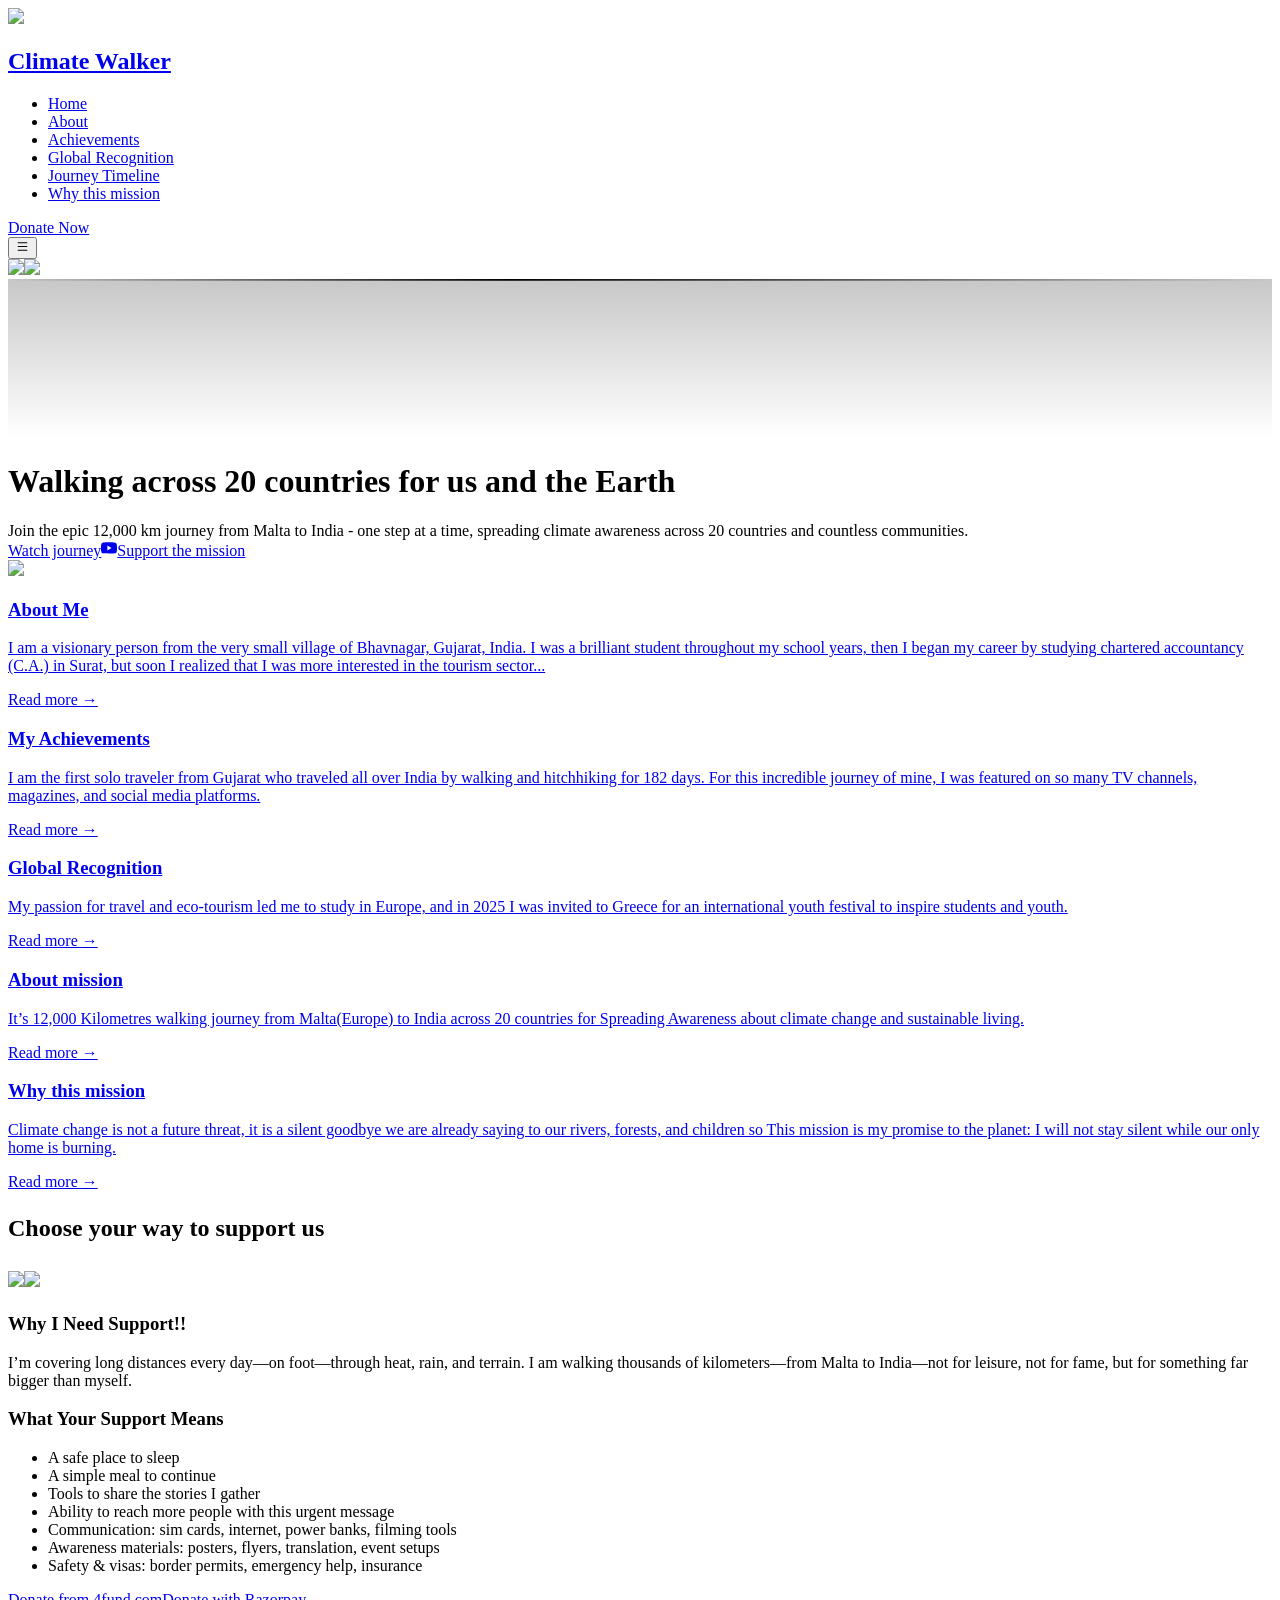
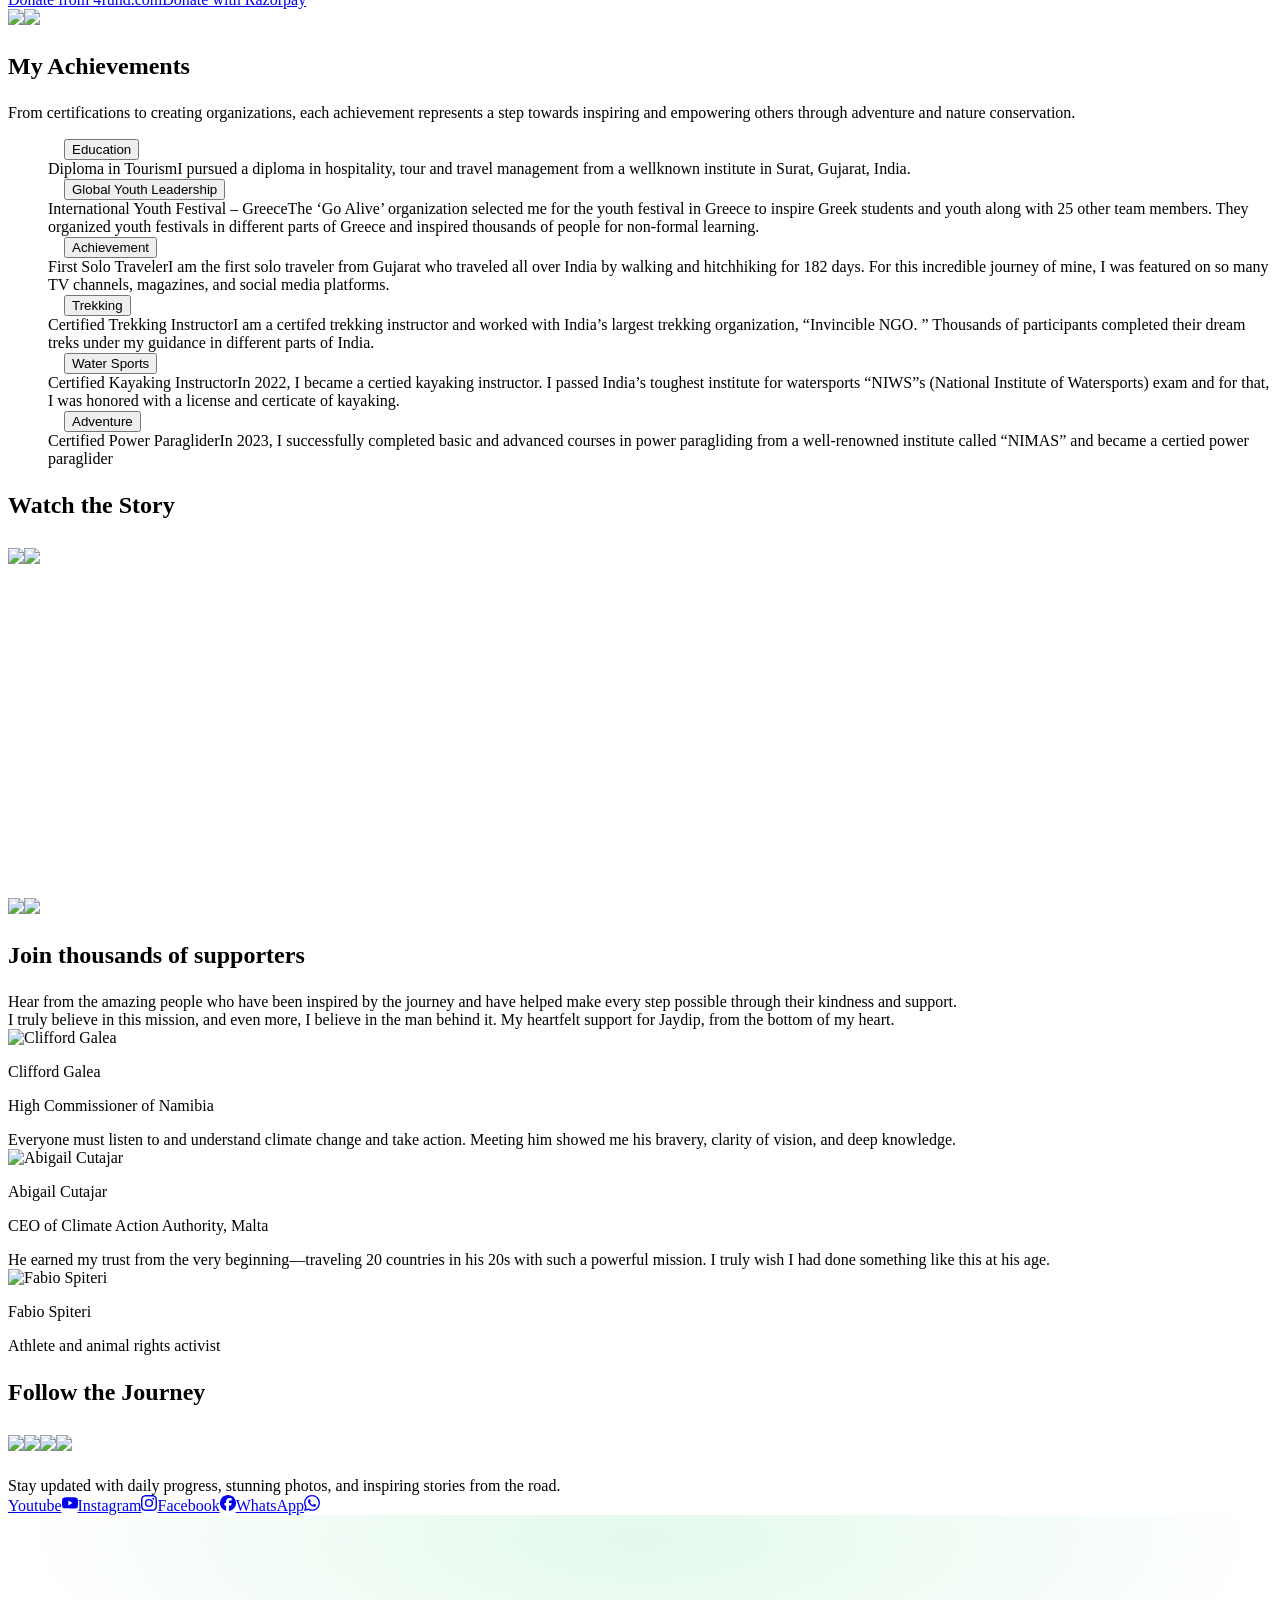
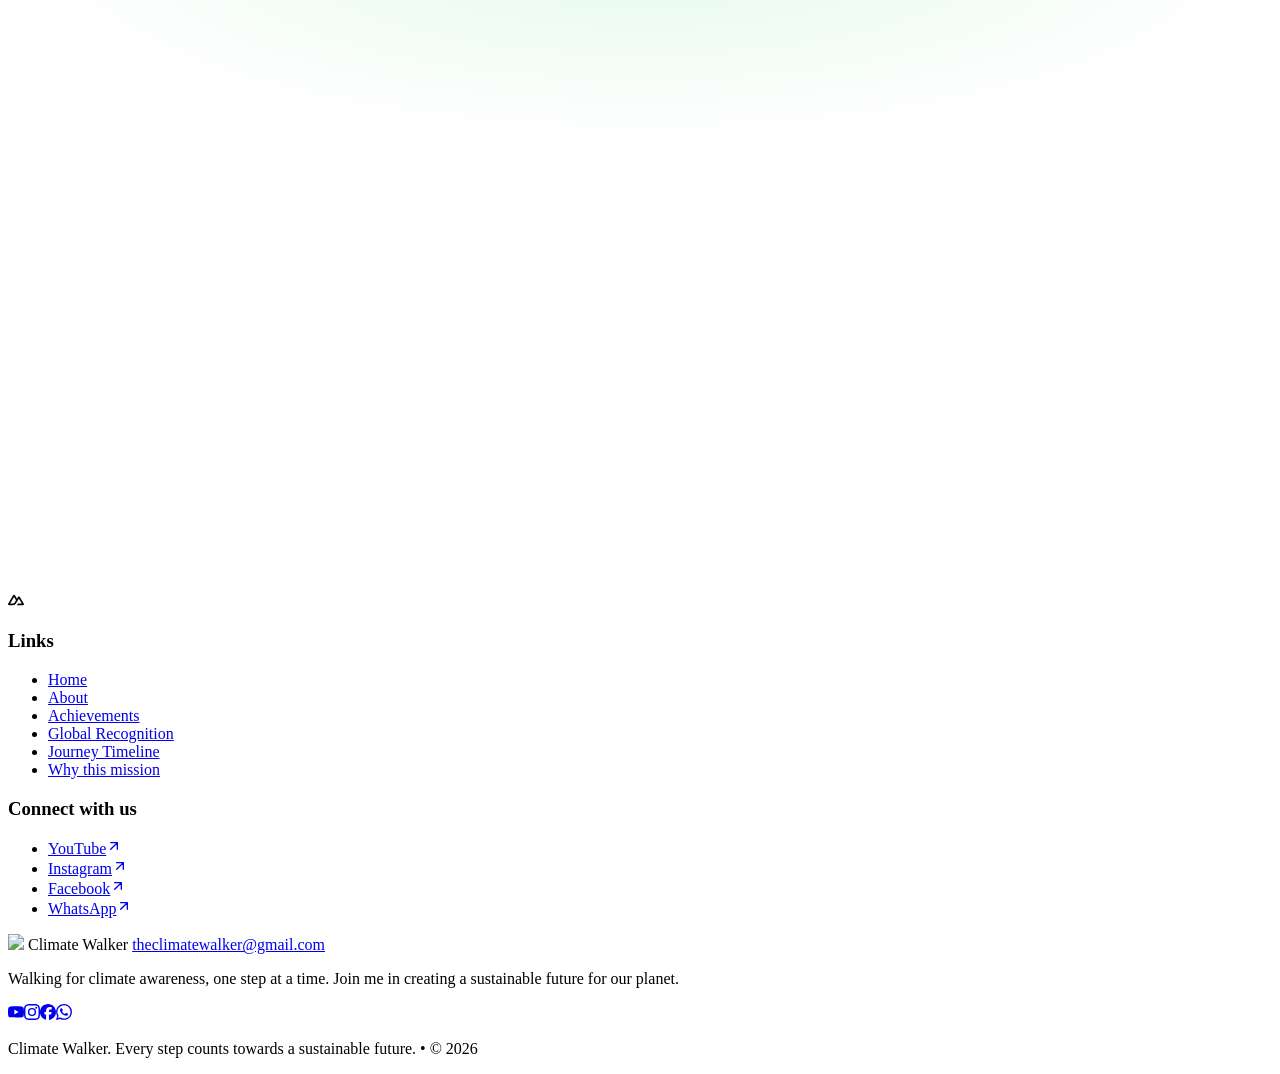
==== commit 5cc3fa07: "Updates" ====
--- a/index.html
+++ b/index.html
@@ -94,5 +94,5 @@
   --ui-warning: var(--ui-color-warning-400);
   --ui-error: var(--ui-color-error-400);
   }
-}</style><title>The Climate Walker | Walking Across the World for a Greener Future</title><style>.stars[data-v-a9a05a88]{left:50%;-webkit-mask-image:linear-gradient(180deg,hsla(0,0%,85%,0),hsla(0,0%,85%,.8) 25%,#d9d9d9 50%,hsla(0,0%,85%,.8) 75%,hsla(0,0%,85%,0));mask-image:linear-gradient(180deg,#d9d9d900,#d9d9d9cc 25%,#d9d9d9,#d9d9d9cc 75%,#d9d9d900);-webkit-mask-size:cover;mask-size:cover;transform:translate(-50%)}.star-layer[data-v-a9a05a88]{animation:risingStarsAnimation-a9a05a88 linear infinite;animation-duration:var(--star-duration);will-change:transform}@keyframes risingStarsAnimation-a9a05a88{0%{transform:translateY(0)}to{transform:translateY(-2000px)}}</style><link rel="stylesheet" href="/Climate-Walker/_nuxt/entry.DoBhG8Ig.css" crossorigin><style>@layer components {:where(.i-lucide\:arrow-up-right){display:inline-block;width:1em;height:1em;background-color:currentColor;-webkit-mask-image:var(--svg);mask-image:var(--svg);-webkit-mask-repeat:no-repeat;mask-repeat:no-repeat;-webkit-mask-size:100% 100%;mask-size:100% 100%;--svg:url("data:image/svg+xml,%3Csvg xmlns='http://www.w3.org/2000/svg' viewBox='0 0 24 24' width='24' height='24'%3E%3Cpath fill='none' stroke='black' stroke-linecap='round' stroke-linejoin='round' stroke-width='2' d='M7 7h10v10M7 17L17 7'/%3E%3C/svg%3E")}:where(.i-lucide\:menu){display:inline-block;width:1em;height:1em;background-color:currentColor;-webkit-mask-image:var(--svg);mask-image:var(--svg);-webkit-mask-repeat:no-repeat;mask-repeat:no-repeat;-webkit-mask-size:100% 100%;mask-size:100% 100%;--svg:url("data:image/svg+xml,%3Csvg xmlns='http://www.w3.org/2000/svg' viewBox='0 0 24 24' width='24' height='24'%3E%3Cpath fill='none' stroke='black' stroke-linecap='round' stroke-linejoin='round' stroke-width='2' d='M4 5h16M4 12h16M4 19h16'/%3E%3C/svg%3E")}:where(.i-simple-icons\:facebook){display:inline-block;width:1em;height:1em;background-color:currentColor;-webkit-mask-image:var(--svg);mask-image:var(--svg);-webkit-mask-repeat:no-repeat;mask-repeat:no-repeat;-webkit-mask-size:100% 100%;mask-size:100% 100%;--svg:url("data:image/svg+xml,%3Csvg xmlns='http://www.w3.org/2000/svg' viewBox='0 0 24 24' width='24' height='24'%3E%3Cpath fill='black' d='M9.101 23.691v-7.98H6.627v-3.667h2.474v-1.58c0-4.085 1.848-5.978 5.858-5.978c.401 0 .955.042 1.468.103a9 9 0 0 1 1.141.195v3.325a9 9 0 0 0-.653-.036a27 27 0 0 0-.733-.009c-.707 0-1.259.096-1.675.309a1.7 1.7 0 0 0-.679.622c-.258.42-.374.995-.374 1.752v1.297h3.919l-.386 2.103l-.287 1.564h-3.246v8.245C19.396 23.238 24 18.179 24 12.044c0-6.627-5.373-12-12-12s-12 5.373-12 12c0 5.628 3.874 10.35 9.101 11.647'/%3E%3C/svg%3E")}:where(.i-simple-icons\:instagram){display:inline-block;width:1em;height:1em;background-color:currentColor;-webkit-mask-image:var(--svg);mask-image:var(--svg);-webkit-mask-repeat:no-repeat;mask-repeat:no-repeat;-webkit-mask-size:100% 100%;mask-size:100% 100%;--svg:url("data:image/svg+xml,%3Csvg xmlns='http://www.w3.org/2000/svg' viewBox='0 0 24 24' width='24' height='24'%3E%3Cpath fill='black' d='M7.03.084c-1.277.06-2.149.264-2.91.563a5.9 5.9 0 0 0-2.124 1.388a5.9 5.9 0 0 0-1.38 2.127C.321 4.926.12 5.8.064 7.076s-.069 1.688-.063 4.947s.021 3.667.083 4.947c.061 1.277.264 2.149.563 2.911c.308.789.72 1.457 1.388 2.123a5.9 5.9 0 0 0 2.129 1.38c.763.295 1.636.496 2.913.552c1.278.056 1.689.069 4.947.063s3.668-.021 4.947-.082c1.28-.06 2.147-.265 2.91-.563a5.9 5.9 0 0 0 2.123-1.388a5.9 5.9 0 0 0 1.38-2.129c.295-.763.496-1.636.551-2.912c.056-1.28.07-1.69.063-4.948c-.006-3.258-.02-3.667-.081-4.947c-.06-1.28-.264-2.148-.564-2.911a5.9 5.9 0 0 0-1.387-2.123a5.9 5.9 0 0 0-2.128-1.38c-.764-.294-1.636-.496-2.914-.55C15.647.009 15.236-.006 11.977 0S8.31.021 7.03.084m.14 21.693c-1.17-.05-1.805-.245-2.228-.408a3.7 3.7 0 0 1-1.382-.895a3.7 3.7 0 0 1-.9-1.378c-.165-.423-.363-1.058-.417-2.228c-.06-1.264-.072-1.644-.08-4.848c-.006-3.204.006-3.583.061-4.848c.05-1.169.246-1.805.408-2.228c.216-.561.477-.96.895-1.382a3.7 3.7 0 0 1 1.379-.9c.423-.165 1.057-.361 2.227-.417c1.265-.06 1.644-.072 4.848-.08c3.203-.006 3.583.006 4.85.062c1.168.05 1.804.244 2.227.408c.56.216.96.475 1.382.895s.681.817.9 1.378c.165.422.362 1.056.417 2.227c.06 1.265.074 1.645.08 4.848c.005 3.203-.006 3.583-.061 4.848c-.051 1.17-.245 1.805-.408 2.23c-.216.56-.477.96-.896 1.38a3.7 3.7 0 0 1-1.378.9c-.422.165-1.058.362-2.226.418c-1.266.06-1.645.072-4.85.079s-3.582-.006-4.848-.06m9.783-16.192a1.44 1.44 0 1 0 1.437-1.442a1.44 1.44 0 0 0-1.437 1.442M5.839 12.012a6.161 6.161 0 1 0 12.323-.024a6.162 6.162 0 0 0-12.323.024M8 12.008A4 4 0 1 1 12.008 16A4 4 0 0 1 8 12.008'/%3E%3C/svg%3E")}:where(.i-simple-icons\:nuxtdotjs){display:inline-block;width:1em;height:1em;background-color:currentColor;-webkit-mask-image:var(--svg);mask-image:var(--svg);-webkit-mask-repeat:no-repeat;mask-repeat:no-repeat;-webkit-mask-size:100% 100%;mask-size:100% 100%;--svg:url("data:image/svg+xml,%3Csvg xmlns='http://www.w3.org/2000/svg' viewBox='0 0 24 24' width='24' height='24'%3E%3Cpath fill='black' d='M13.464 19.83h8.922c.283 0 .562-.073.807-.21a1.6 1.6 0 0 0 .591-.574a1.53 1.53 0 0 0 .216-.783a1.53 1.53 0 0 0-.217-.782L17.792 7.414a1.6 1.6 0 0 0-.591-.573a1.65 1.65 0 0 0-.807-.21c-.283 0-.562.073-.807.21a1.6 1.6 0 0 0-.59.573L13.463 9.99L10.47 4.953a1.6 1.6 0 0 0-.591-.573a1.65 1.65 0 0 0-.807-.21c-.284 0-.562.073-.807.21a1.6 1.6 0 0 0-.591.573L.216 17.481a1.53 1.53 0 0 0-.217.782c0 .275.074.545.216.783a1.6 1.6 0 0 0 .59.574c.246.137.525.21.808.21h5.6c2.22 0 3.856-.946 4.982-2.79l2.733-4.593l1.464-2.457l4.395 7.382h-5.859Zm-6.341-2.46l-3.908-.002l5.858-9.842l2.923 4.921l-1.957 3.29c-.748 1.196-1.597 1.632-2.916 1.632'/%3E%3C/svg%3E")}:where(.i-simple-icons\:whatsapp){display:inline-block;width:1em;height:1em;background-color:currentColor;-webkit-mask-image:var(--svg);mask-image:var(--svg);-webkit-mask-repeat:no-repeat;mask-repeat:no-repeat;-webkit-mask-size:100% 100%;mask-size:100% 100%;--svg:url("data:image/svg+xml,%3Csvg xmlns='http://www.w3.org/2000/svg' viewBox='0 0 24 24' width='24' height='24'%3E%3Cpath fill='black' d='M17.472 14.382c-.297-.149-1.758-.867-2.03-.967c-.273-.099-.471-.148-.67.15c-.197.297-.767.966-.94 1.164c-.173.199-.347.223-.644.075c-.297-.15-1.255-.463-2.39-1.475c-.883-.788-1.48-1.761-1.653-2.059c-.173-.297-.018-.458.13-.606c.134-.133.298-.347.446-.52s.198-.298.298-.497c.099-.198.05-.371-.025-.52s-.669-1.612-.916-2.207c-.242-.579-.487-.5-.669-.51a13 13 0 0 0-.57-.01c-.198 0-.52.074-.792.372c-.272.297-1.04 1.016-1.04 2.479c0 1.462 1.065 2.875 1.213 3.074s2.096 3.2 5.077 4.487c.709.306 1.262.489 1.694.625c.712.227 1.36.195 1.871.118c.571-.085 1.758-.719 2.006-1.413s.248-1.289.173-1.413c-.074-.124-.272-.198-.57-.347m-5.421 7.403h-.004a9.87 9.87 0 0 1-5.031-1.378l-.361-.214l-3.741.982l.998-3.648l-.235-.374a9.86 9.86 0 0 1-1.51-5.26c.001-5.45 4.436-9.884 9.888-9.884c2.64 0 5.122 1.03 6.988 2.898a9.82 9.82 0 0 1 2.893 6.994c-.003 5.45-4.437 9.884-9.885 9.884m8.413-18.297A11.82 11.82 0 0 0 12.05 0C5.495 0 .16 5.335.157 11.892c0 2.096.547 4.142 1.588 5.945L.057 24l6.305-1.654a11.9 11.9 0 0 0 5.683 1.448h.005c6.554 0 11.89-5.335 11.893-11.893a11.82 11.82 0 0 0-3.48-8.413'/%3E%3C/svg%3E")}:where(.i-simple-icons\:youtube){display:inline-block;width:1em;height:1em;background-color:currentColor;-webkit-mask-image:var(--svg);mask-image:var(--svg);-webkit-mask-repeat:no-repeat;mask-repeat:no-repeat;-webkit-mask-size:100% 100%;mask-size:100% 100%;--svg:url("data:image/svg+xml,%3Csvg xmlns='http://www.w3.org/2000/svg' viewBox='0 0 24 24' width='24' height='24'%3E%3Cpath fill='black' d='M23.498 6.186a3.02 3.02 0 0 0-2.122-2.136C19.505 3.545 12 3.545 12 3.545s-7.505 0-9.377.505A3.02 3.02 0 0 0 .502 6.186C0 8.07 0 12 0 12s0 3.93.502 5.814a3.02 3.02 0 0 0 2.122 2.136c1.871.505 9.376.505 9.376.505s7.505 0 9.377-.505a3.02 3.02 0 0 0 2.122-2.136C24 15.93 24 12 24 12s0-3.93-.502-5.814M9.545 15.568V8.432L15.818 12z'/%3E%3C/svg%3E")}}</style><link rel="preload" as="fetch" crossorigin="anonymous" href="/Climate-Walker/_payload.json?7f4b192c-d108-4d1b-920c-3f9428bb72bc"><link rel="modulepreload" as="script" crossorigin href="/Climate-Walker/_nuxt/Bv3I1yVI.js"><link rel="modulepreload" as="script" crossorigin href="/Climate-Walker/_nuxt/v3RrtVZ6.js"><link rel="modulepreload" as="script" crossorigin href="/Climate-Walker/_nuxt/FYH657DQ.js"><link rel="modulepreload" as="script" crossorigin href="/Climate-Walker/_nuxt/lQiRT_5p.js"><link rel="modulepreload" as="script" crossorigin href="/Climate-Walker/_nuxt/iik6CYzq.js"><link rel="modulepreload" as="script" crossorigin href="/Climate-Walker/_nuxt/dn-XXgV_.js"><link rel="modulepreload" as="script" crossorigin href="/Climate-Walker/_nuxt/yfnyFFuV.js"><link rel="modulepreload" as="script" crossorigin href="/Climate-Walker/_nuxt/Cvns2y1h.js"><link rel="modulepreload" as="script" crossorigin href="/Climate-Walker/_nuxt/XD0G4zmg.js"><link rel="preload" as="fetch" fetchpriority="low" crossorigin="anonymous" href="/Climate-Walker/_nuxt/builds/meta/7f4b192c-d108-4d1b-920c-3f9428bb72bc.json"><meta name="theme-color" content="white"><link rel="icon" href="/favicon.ico"><meta property="og:image" content="https://ui.nuxt.com/assets/templates/nuxt/landing-light.png"><meta name="twitter:image" content="https://ui.nuxt.com/assets/templates/nuxt/landing-light.png"><meta name="twitter:card" content="summary_large_image"><meta property="og:title" content="The Climate Walker | Walking Across the World for a Greener Future"><meta name="description" content="Follow the Climate Walker on a 12,000 km journey from Malta to India, inspiring climate awareness, sustainability, and unity across 20 nations."><meta property="og:description" content="Follow the Climate Walker on a 12,000 km journey from Malta to India, inspiring climate awareness, sustainability, and unity across 20 nations."><meta property="og:type" content="website"><meta property="og:url" content="https://theclimatewalker.com/"><script type="module" src="/Climate-Walker/_nuxt/Bv3I1yVI.js" crossorigin></script><script>"use strict";(()=>{const t=window,e=document.documentElement,c=["dark","light"],n=getStorageValue("localStorage","nuxt-color-mode")||"system";let i=n==="system"?u():n;const r=e.getAttribute("data-color-mode-forced");r&&(i=r),l(i),t["__NUXT_COLOR_MODE__"]={preference:n,value:i,getColorScheme:u,addColorScheme:l,removeColorScheme:d};function l(o){const s=""+o+"",a="";e.classList?e.classList.add(s):e.className+=" "+s,a&&e.setAttribute("data-"+a,o)}function d(o){const s=""+o+"",a="";e.classList?e.classList.remove(s):e.className=e.className.replace(new RegExp(s,"g"),""),a&&e.removeAttribute("data-"+a)}function f(o){return t.matchMedia("(prefers-color-scheme"+o+")")}function u(){if(t.matchMedia&&f("").media!=="not all"){for(const o of c)if(f(":"+o).matches)return o}return"light"}})();function getStorageValue(t,e){switch(t){case"localStorage":return window.localStorage.getItem(e);case"sessionStorage":return window.sessionStorage.getItem(e);case"cookie":return getCookie(e);default:return null}}function getCookie(t){const c=("; "+window.document.cookie).split("; "+t+"=");if(c.length===2)return c.pop()?.split(";").shift()}</script></head><body><div id="__nuxt" class="isolate"><!--[--><!--[--><!--[--><!--[--><!--[--><!--[--><!----><!----><!----><header class="bg-default/75 backdrop-blur border-b border-default h-(--ui-header-height) sticky top-0 z-50"><!--[--><!--]--><div class="w-full max-w-(--ui-container) mx-auto px-4 sm:px-6 lg:px-8 flex items-center justify-between gap-3 h-full"><!--[--><div class="lg:flex-1 flex items-center gap-1.5"><!----><!--[--><a aria-current="page" href="/Climate-Walker/" class="router-link-active router-link-exact-active"><div class="flex items-center gap-2 h-12 w-auto h-6 shrink-0"><img src="/Climate-Walker/climate-walker-logo.png" class="h-10"><h2 class="text-lg font-bold">Climate Walker</h2></div></a><!--]--></div><div class="hidden lg:flex"><!--[--><!--]--></div><div class="flex items-center justify-end lg:flex-1 gap-1.5"><!--[--><!--[--><!----><!----><nav data-collapsed="false" class="relative gap-1.5 [&amp;&gt;div]:min-w-0 items-center justify-between hidden lg:block" aria-label="Main" data-orientation="horizontal" dir="ltr" data-reka-navigation-menu><!--[--><!--[--><!--]--><!--[--><!--[--><div style="position:relative;"><ul class="isolate min-w-0 flex items-center" data-orientation="horizontal"><!--[--><!--[--><li data-menu-item class="min-w-0 py-2"><!--[--><!--[--><a href="/Climate-Walker/#home" data-reka-collection-item data-active aria-current="page" class="group relative w-full flex items-center gap-1.5 font-medium text-sm before:absolute before:z-[-1] before:rounded-md focus:outline-none focus-visible:outline-none dark:focus-visible:outline-none focus-visible:before:ring-inset focus-visible:before:ring-2 focus-visible:before:ring-primary px-2.5 py-1.5 before:inset-x-px before:inset-y-0 text-primary"><!--[--><!--[--><!--[--><!----><!--]--><span class="truncate"><!--[-->Home<!--]--><!----></span><!----><!--]--><!--]--></a><!----><!--]--><!----><!--]--></li><li data-menu-item class="min-w-0 py-2"><!--[--><!--[--><a href="/Climate-Walker/about" data-reka-collection-item class="group relative w-full flex items-center gap-1.5 font-medium text-sm before:absolute before:z-[-1] before:rounded-md focus:outline-none focus-visible:outline-none dark:focus-visible:outline-none focus-visible:before:ring-inset focus-visible:before:ring-2 focus-visible:before:ring-primary px-2.5 py-1.5 before:inset-x-px before:inset-y-0 text-muted hover:text-highlighted transition-colors data-[state=open]:text-highlighted"><!--[--><!--[--><!--[--><!----><!--]--><span class="truncate"><!--[-->About<!--]--><!----></span><!----><!--]--><!--]--></a><!----><!--]--><!----><!--]--></li><li data-menu-item class="min-w-0 py-2"><!--[--><!--[--><a href="/Climate-Walker/#achievements" data-reka-collection-item class="group relative w-full flex items-center gap-1.5 font-medium text-sm before:absolute before:z-[-1] before:rounded-md focus:outline-none focus-visible:outline-none dark:focus-visible:outline-none focus-visible:before:ring-inset focus-visible:before:ring-2 focus-visible:before:ring-primary px-2.5 py-1.5 before:inset-x-px before:inset-y-0 text-muted hover:text-highlighted transition-colors data-[state=open]:text-highlighted"><!--[--><!--[--><!--[--><!----><!--]--><span class="truncate"><!--[-->Achievements<!--]--><!----></span><!----><!--]--><!--]--></a><!----><!--]--><!----><!--]--></li><li data-menu-item class="min-w-0 py-2"><!--[--><!--[--><a href="/Climate-Walker/global-recognition" data-reka-collection-item class="group relative w-full flex items-center gap-1.5 font-medium text-sm before:absolute before:z-[-1] before:rounded-md focus:outline-none focus-visible:outline-none dark:focus-visible:outline-none focus-visible:before:ring-inset focus-visible:before:ring-2 focus-visible:before:ring-primary px-2.5 py-1.5 before:inset-x-px before:inset-y-0 text-muted hover:text-highlighted transition-colors data-[state=open]:text-highlighted"><!--[--><!--[--><!--[--><!----><!--]--><span class="truncate"><!--[-->Global Recognition<!--]--><!----></span><!----><!--]--><!--]--></a><!----><!--]--><!----><!--]--></li><li data-menu-item class="min-w-0 py-2"><!--[--><!--[--><a href="/Climate-Walker/journey-timeline" data-reka-collection-item class="group relative w-full flex items-center gap-1.5 font-medium text-sm before:absolute before:z-[-1] before:rounded-md focus:outline-none focus-visible:outline-none dark:focus-visible:outline-none focus-visible:before:ring-inset focus-visible:before:ring-2 focus-visible:before:ring-primary px-2.5 py-1.5 before:inset-x-px before:inset-y-0 text-muted hover:text-highlighted transition-colors data-[state=open]:text-highlighted"><!--[--><!--[--><!--[--><!----><!--]--><span class="truncate"><!--[-->Journey Timeline<!--]--><!----></span><!----><!--]--><!--]--></a><!----><!--]--><!----><!--]--></li><li data-menu-item class="min-w-0 py-2"><!--[--><!--[--><a href="/Climate-Walker/why-this-mission" data-reka-collection-item class="group relative w-full flex items-center gap-1.5 font-medium text-sm before:absolute before:z-[-1] before:rounded-md focus:outline-none focus-visible:outline-none dark:focus-visible:outline-none focus-visible:before:ring-inset focus-visible:before:ring-2 focus-visible:before:ring-primary px-2.5 py-1.5 before:inset-x-px before:inset-y-0 text-muted hover:text-highlighted transition-colors data-[state=open]:text-highlighted"><!--[--><!--[--><!--[--><!----><!--]--><span class="truncate"><!--[-->Why this mission<!--]--><!----></span><!----><!--]--><!--]--></a><!----><!--]--><!----><!--]--></li><!--]--><!--]--></ul></div><!----><!--]--><!--]--><!--[--><!--]--><div class="absolute top-full left-0 flex w-full justify-center"><!----><!----></div><!--]--></nav><!--]--><!--[--><!--[--><a href="#support-us" class="rounded-md font-medium items-center disabled:cursor-not-allowed aria-disabled:cursor-not-allowed disabled:opacity-75 aria-disabled:opacity-75 transition-colors px-2.5 py-1.5 text-sm gap-1.5 text-primary ring ring-inset ring-primary/25 bg-primary/10 hover:bg-primary/15 active:bg-primary/15 disabled:bg-primary/10 aria-disabled:bg-primary/10 focus:outline-none focus-visible:ring-2 focus-visible:ring-primary hidden lg:block"><!--[--><!--[--><!----><!--]--><!--[--><span class="truncate">Donate Now</span><!--]--><!--[--><!----><!--]--><!--]--></a><!--]--><!--]--><!--[--><!--[--><div class="size-8"></div><!--]--><!--]--><!--]--><!--[--><!--[--><!--[--><button type="button" aria-label="Open menu" class="rounded-md font-medium inline-flex items-center disabled:cursor-not-allowed aria-disabled:cursor-not-allowed disabled:opacity-75 aria-disabled:opacity-75 transition-colors text-sm gap-1.5 text-default hover:bg-elevated active:bg-elevated focus:outline-none focus-visible:bg-elevated hover:disabled:bg-transparent dark:hover:disabled:bg-transparent hover:aria-disabled:bg-transparent dark:hover:aria-disabled:bg-transparent p-1.5 lg:hidden -me-1.5"><!--[--><!--[--><span class="iconify i-lucide:menu shrink-0 size-5" aria-hidden="true" style=""></span><!--]--><!--[--><!----><!--]--><!--[--><!----><!--]--><!--]--></button><!--]--><!--]--><!--]--></div><!--]--></div><!--[--><!--]--></header><!--[--><!----><!--v-if--><!--]--><!--]--><div class="min-h-[calc(100vh-var(--ui-header-height))]"><!--[--><div class="relative"><div class="hidden lg:block"><!--[--><img onerror="this.setAttribute(&#39;data-error&#39;, 1)" data-nuxt-img srcset="/Climate-Walker/_ipx/_/images/light/line-1.svg 1x, /Climate-Walker/_ipx/_/images/light/line-1.svg 2x" class="dark:hidden absolute pointer-events-none pb-10 left-0 top-0 object-cover h-[650px]" src="/Climate-Walker/_ipx/_/images/light/line-1.svg"><img onerror="this.setAttribute(&#39;data-error&#39;, 1)" data-nuxt-img srcset="/Climate-Walker/_ipx/_/images/dark/line-1.svg 1x, /Climate-Walker/_ipx/_/images/dark/line-1.svg 2x" class="hidden dark:block absolute pointer-events-none pb-10 left-0 top-0 object-cover h-[650px]" src="/Climate-Walker/_ipx/_/images/dark/line-1.svg"><!--]--></div><div data-orientation="vertical" class="relative isolate" id="home"><!--[--><div class="absolute w-full -top-px transition-all text-primary shrink-0 opacity-0 duration-1000"><svg viewBox="0 0 1440 181" fill="none" xmlns="http://www.w3.org/2000/svg" class="pointer-events-none"><mask id="path-1-inside-1_414_5526" fill="white"><path d="M0 0H1440V181H0V0Z"></path></mask><path d="M0 0H1440V181H0V0Z" fill="url(#paint0_linear_414_5526)" fill-opacity="0.22"></path><path d="M0 2H1440V-2H0V2Z" fill="url(#paint1_linear_414_5526)" mask="url(#path-1-inside-1_414_5526)"></path><defs><linearGradient id="paint0_linear_414_5526" x1="720" y1="0" x2="720" y2="181" gradientUnits="userSpaceOnUse"><stop stop-color="currentColor"></stop><stop offset="1" stop-color="currentColor" stop-opacity="0"></stop></linearGradient><linearGradient id="paint1_linear_414_5526" x1="0" y1="90.5" x2="1440" y2="90.5" gradientUnits="userSpaceOnUse"><stop stop-color="currentColor" stop-opacity="0"></stop><stop offset="0.395" stop-color="currentColor"></stop><stop offset="1" stop-color="currentColor" stop-opacity="0"></stop></linearGradient></defs></svg></div><!--]--><div class="w-full max-w-(--ui-container) mx-auto px-4 sm:px-6 lg:px-8 flex flex-col lg:grid py-24 sm:py-32 lg:py-40 gap-16 sm:gap-y-24 md:pt-18 lg:pt-20"><!--[--><div class="text-center"><div class=""><!--[--><!----><h1 class="text-5xl sm:text-7xl text-pretty tracking-tight font-bold text-highlighted max-w-3xl mx-auto"><!--[--><!--[--><div class="">Walking across 20 countries for us and the Earth</div><!--]--><!--]--></h1><div class="text-lg sm:text-xl/8 text-muted text-balance mt-6"><!--[-->Join the epic 12,000 km journey from Malta to India - one step at a time, spreading climate awareness across 20 countries and countless communities.<!--]--></div><!--]--></div><!----><div class="mt-10"><!--[--><div class="flex flex-wrap gap-x-6 gap-y-3 justify-center"><!--[--><!--[--><!--[--><!--[--><a href="https://www.youtube.com/@the.climate.walker" rel="noopener noreferrer" target="_blank" class="rounded-md font-medium inline-flex items-center disabled:cursor-not-allowed aria-disabled:cursor-not-allowed disabled:opacity-75 aria-disabled:opacity-75 transition-colors px-3 py-2 text-base gap-2 active:bg-primary/10 focus:outline-none focus-visible:bg-primary/10 disabled:bg-transparent aria-disabled:bg-transparent dark:disabled:bg-transparent dark:aria-disabled:bg-transparent bg-red-600 text-white hover:bg-red-700"><!--[--><!--[--><!----><!--]--><!--[--><span class="truncate">Watch journey</span><!--]--><!--[--><span class="iconify i-simple-icons:youtube shrink-0 size-6" aria-hidden="true" style=""></span><!--]--><!--]--></a><!--]--><!--]--><!--[--><!--[--><a href="#support-us" class="rounded-md font-medium inline-flex items-center disabled:cursor-not-allowed aria-disabled:cursor-not-allowed disabled:opacity-75 aria-disabled:opacity-75 transition-colors px-3 py-2 text-base gap-2 ring ring-inset ring-accented text-default bg-default hover:bg-elevated active:bg-elevated disabled:bg-default aria-disabled:bg-default focus:outline-none focus-visible:ring-2 focus-visible:ring-inverted"><!--[--><!--[--><!----><!--]--><!--[--><span class="truncate">Support the mission</span><!--]--><!--[--><!----><!--]--><!--]--></a><!--]--><!--]--><!--]--><!--]--></div><!--]--></div></div><!----><!--]--></div><!--[--><!--]--></div><section data-orientation="horizontal" class="relative isolate" id="about"><!--[--><!--]--><div class="w-full px-4 sm:px-6 flex flex-col lg:grid py-16 sm:py-24 lg:py-32 gap-8 sm:gap-16 lg:grid-cols-2 lg:items-center lg:px-0 2xl:px-20 mx-0 max-w-none md:mr-10"><!--[--><!----><!--[--><img src="/images/my_journey.PNG" class="block w-full max-w-md md:2xl:max-w-lg rounded-md"><div class="flex flex-col gap-4"><!--[--><a href="/Climate-Walker/about" class="group block transition"><div class="border-l border-primary pl-4 rounded-md hover:bg-primary/5 cursor-pointer p-2"><h3 class="text-xl font-semibold mb-2">About Me</h3><p class="text-gray-700 dark:text-gray-300 line-clamp-3">I am a visionary person from the very small village of Bhavnagar, Gujarat, India. I was a brilliant student throughout my school years, then I began my career by studying chartered accountancy (C.A.) in Surat, but soon I realized that I was more interested in the tourism sector...</p><span class="inline-flex items-center gap-1 text-primary font-medium"> Read more <span class="transition-transform group-hover:translate-x-2">→</span></span></div></a><a aria-current="page" href="/Climate-Walker/#achievements" class="router-link-active router-link-exact-active group block transition"><div class="border-l border-default pt-4 pl-4 rounded-md hover:bg-primary/5 cursor-pointer p-2"><h3 class="text-xl font-semibold mb-2">My Achievements</h3><p class="text-gray-700 dark:text-gray-300 line-clamp-3">I am the first solo traveler from Gujarat who traveled all over India by walking and hitchhiking for 182 days. For this incredible journey of mine, I was featured on so many TV channels, magazines, and social media platforms.</p><span class="inline-flex items-center gap-1 text-primary font-medium"> Read more <span class="transition-transform group-hover:translate-x-2">→</span></span></div></a><a href="/Climate-Walker/global-recognition" class="group block transition"><div class="border-l border-default pt-4 pl-4 rounded-md hover:bg-primary/5 cursor-pointer p-2"><h3 class="text-xl font-semibold mb-2">Global Recognition</h3><p class="text-gray-700 dark:text-gray-300 line-clamp-3">My passion for travel and eco-tourism led me to study in Europe, and in 2025 I was invited to Greece for an international youth festival to inspire students and youth.</p><span class="inline-flex items-center gap-1 text-primary font-medium"> Read more <span class="transition-transform group-hover:translate-x-2">→</span></span></div></a><a href="/Climate-Walker/journey-timeline" class="group block transition"><div class="border-l border-default pt-4 pl-4 rounded-md hover:bg-primary/5 cursor-pointer p-2"><h3 class="text-xl font-semibold mb-2">About mission</h3><p class="text-gray-700 dark:text-gray-300 line-clamp-3">It’s 12,000 Kilometres walking journey from Malta(Europe) to India across 20 countries for Spreading Awareness about climate change and sustainable living.</p><span class="inline-flex items-center gap-1 text-primary font-medium"> Read more <span class="transition-transform group-hover:translate-x-2">→</span></span></div></a><a href="/Climate-Walker/why-this-mission" class="group block transition"><div class="border-l border-default pt-4 pl-4 rounded-md hover:bg-primary/5 cursor-pointer p-2"><h3 class="text-xl font-semibold mb-2">Why this mission</h3><p class="text-gray-700 dark:text-gray-300 line-clamp-3">Climate change is not a future threat, it is a silent goodbye we are already saying to our rivers, forests, and children so This mission is my promise to the planet: I will not stay silent while our only home is burning.</p><span class="inline-flex items-center gap-1 text-primary font-medium"> Read more <span class="transition-transform group-hover:translate-x-2">→</span></span></div></a><!--]--></div><!--]--><!--]--></div><!--[--><!--]--></section><div data-orientation="horizontal" role="separator" class="flex items-center align-center text-center w-full flex-row"><!--[--><!--[--><div class="w-full border-solid border-t border-primary/30"></div><!----><!--]--><!--]--></div><section data-orientation="vertical" class="relative isolate overflow-hidden" id="support-us"><!--[--><!--]--><div class="w-full px-4 sm:px-6 flex flex-col lg:grid py-16 sm:py-24 lg:py-32 gap-8 sm:gap-16 lg:px-0 2xl:px-20 mx-0 max-w-none md:mr-10"><!--[--><div class=""><div class=""><!--[--><!----><!----><h2 class="text-3xl sm:text-4xl lg:text-5xl text-pretty tracking-tight font-bold text-highlighted text-left @container relative"><!--[--><!--[--><div class=""><p class="my-5 leading-7 text-pretty"><!--[-->Choose your way to <span class="text-primary">support</span> us<!--]--></p></div><!--]--><div class="hidden @min-[1120px]:block"><!--[--><img onerror="this.setAttribute(&#39;data-error&#39;, 1)" data-nuxt-img srcset="/Climate-Walker/_ipx/_/images/light/line-4.svg 1x, /Climate-Walker/_ipx/_/images/light/line-4.svg 2x" class="dark:hidden absolute top-0 right-0 size-full transform translate-x-[60%]" src="/Climate-Walker/_ipx/_/images/light/line-4.svg"><img onerror="this.setAttribute(&#39;data-error&#39;, 1)" data-nuxt-img srcset="/Climate-Walker/_ipx/_/images/dark/line-4.svg 1x, /Climate-Walker/_ipx/_/images/dark/line-4.svg 2x" class="hidden dark:block absolute top-0 right-0 size-full transform translate-x-[60%]" src="/Climate-Walker/_ipx/_/images/dark/line-4.svg"><!--]--></div><!--]--></h2><!----><!--]--></div><!----><!----></div><!--[--><div class="absolute rounded-full -left-10 top-10 size-[300px] z-10 bg-primary opacity-30 blur-[200px]"></div><div class="absolute rounded-full -right-10 -bottom-10 size-[300px] z-10 bg-primary opacity-30 blur-[200px]"></div><div class="grid md:grid-cols-2"><div class="space-y-8"><!--[--><div class="border-l border-primary pl-4"><h3 class="text-xl font-semibold mb-2">Why I Need Support!!</h3><p class="text-gray-700 dark:text-gray-300">I’m covering long distances every day—on foot—through heat, rain, and terrain. I am walking thousands of kilometers—from Malta to India—not for leisure, not for fame, but for something far bigger than myself.
+}</style><title>The Climate Walker | Walking Across the World for a Greener Future</title><style>.stars[data-v-a9a05a88]{left:50%;-webkit-mask-image:linear-gradient(180deg,hsla(0,0%,85%,0),hsla(0,0%,85%,.8) 25%,#d9d9d9 50%,hsla(0,0%,85%,.8) 75%,hsla(0,0%,85%,0));mask-image:linear-gradient(180deg,#d9d9d900,#d9d9d9cc 25%,#d9d9d9,#d9d9d9cc 75%,#d9d9d900);-webkit-mask-size:cover;mask-size:cover;transform:translate(-50%)}.star-layer[data-v-a9a05a88]{animation:risingStarsAnimation-a9a05a88 linear infinite;animation-duration:var(--star-duration);will-change:transform}@keyframes risingStarsAnimation-a9a05a88{0%{transform:translateY(0)}to{transform:translateY(-2000px)}}</style><link rel="stylesheet" href="/Climate-Walker/_nuxt/entry.DoBhG8Ig.css" crossorigin><style>@layer components {:where(.i-lucide\:arrow-up-right){display:inline-block;width:1em;height:1em;background-color:currentColor;-webkit-mask-image:var(--svg);mask-image:var(--svg);-webkit-mask-repeat:no-repeat;mask-repeat:no-repeat;-webkit-mask-size:100% 100%;mask-size:100% 100%;--svg:url("data:image/svg+xml,%3Csvg xmlns='http://www.w3.org/2000/svg' viewBox='0 0 24 24' width='24' height='24'%3E%3Cpath fill='none' stroke='black' stroke-linecap='round' stroke-linejoin='round' stroke-width='2' d='M7 7h10v10M7 17L17 7'/%3E%3C/svg%3E")}:where(.i-lucide\:menu){display:inline-block;width:1em;height:1em;background-color:currentColor;-webkit-mask-image:var(--svg);mask-image:var(--svg);-webkit-mask-repeat:no-repeat;mask-repeat:no-repeat;-webkit-mask-size:100% 100%;mask-size:100% 100%;--svg:url("data:image/svg+xml,%3Csvg xmlns='http://www.w3.org/2000/svg' viewBox='0 0 24 24' width='24' height='24'%3E%3Cpath fill='none' stroke='black' stroke-linecap='round' stroke-linejoin='round' stroke-width='2' d='M4 5h16M4 12h16M4 19h16'/%3E%3C/svg%3E")}:where(.i-simple-icons\:facebook){display:inline-block;width:1em;height:1em;background-color:currentColor;-webkit-mask-image:var(--svg);mask-image:var(--svg);-webkit-mask-repeat:no-repeat;mask-repeat:no-repeat;-webkit-mask-size:100% 100%;mask-size:100% 100%;--svg:url("data:image/svg+xml,%3Csvg xmlns='http://www.w3.org/2000/svg' viewBox='0 0 24 24' width='24' height='24'%3E%3Cpath fill='black' d='M9.101 23.691v-7.98H6.627v-3.667h2.474v-1.58c0-4.085 1.848-5.978 5.858-5.978c.401 0 .955.042 1.468.103a9 9 0 0 1 1.141.195v3.325a9 9 0 0 0-.653-.036a27 27 0 0 0-.733-.009c-.707 0-1.259.096-1.675.309a1.7 1.7 0 0 0-.679.622c-.258.42-.374.995-.374 1.752v1.297h3.919l-.386 2.103l-.287 1.564h-3.246v8.245C19.396 23.238 24 18.179 24 12.044c0-6.627-5.373-12-12-12s-12 5.373-12 12c0 5.628 3.874 10.35 9.101 11.647'/%3E%3C/svg%3E")}:where(.i-simple-icons\:instagram){display:inline-block;width:1em;height:1em;background-color:currentColor;-webkit-mask-image:var(--svg);mask-image:var(--svg);-webkit-mask-repeat:no-repeat;mask-repeat:no-repeat;-webkit-mask-size:100% 100%;mask-size:100% 100%;--svg:url("data:image/svg+xml,%3Csvg xmlns='http://www.w3.org/2000/svg' viewBox='0 0 24 24' width='24' height='24'%3E%3Cpath fill='black' d='M7.03.084c-1.277.06-2.149.264-2.91.563a5.9 5.9 0 0 0-2.124 1.388a5.9 5.9 0 0 0-1.38 2.127C.321 4.926.12 5.8.064 7.076s-.069 1.688-.063 4.947s.021 3.667.083 4.947c.061 1.277.264 2.149.563 2.911c.308.789.72 1.457 1.388 2.123a5.9 5.9 0 0 0 2.129 1.38c.763.295 1.636.496 2.913.552c1.278.056 1.689.069 4.947.063s3.668-.021 4.947-.082c1.28-.06 2.147-.265 2.91-.563a5.9 5.9 0 0 0 2.123-1.388a5.9 5.9 0 0 0 1.38-2.129c.295-.763.496-1.636.551-2.912c.056-1.28.07-1.69.063-4.948c-.006-3.258-.02-3.667-.081-4.947c-.06-1.28-.264-2.148-.564-2.911a5.9 5.9 0 0 0-1.387-2.123a5.9 5.9 0 0 0-2.128-1.38c-.764-.294-1.636-.496-2.914-.55C15.647.009 15.236-.006 11.977 0S8.31.021 7.03.084m.14 21.693c-1.17-.05-1.805-.245-2.228-.408a3.7 3.7 0 0 1-1.382-.895a3.7 3.7 0 0 1-.9-1.378c-.165-.423-.363-1.058-.417-2.228c-.06-1.264-.072-1.644-.08-4.848c-.006-3.204.006-3.583.061-4.848c.05-1.169.246-1.805.408-2.228c.216-.561.477-.96.895-1.382a3.7 3.7 0 0 1 1.379-.9c.423-.165 1.057-.361 2.227-.417c1.265-.06 1.644-.072 4.848-.08c3.203-.006 3.583.006 4.85.062c1.168.05 1.804.244 2.227.408c.56.216.96.475 1.382.895s.681.817.9 1.378c.165.422.362 1.056.417 2.227c.06 1.265.074 1.645.08 4.848c.005 3.203-.006 3.583-.061 4.848c-.051 1.17-.245 1.805-.408 2.23c-.216.56-.477.96-.896 1.38a3.7 3.7 0 0 1-1.378.9c-.422.165-1.058.362-2.226.418c-1.266.06-1.645.072-4.85.079s-3.582-.006-4.848-.06m9.783-16.192a1.44 1.44 0 1 0 1.437-1.442a1.44 1.44 0 0 0-1.437 1.442M5.839 12.012a6.161 6.161 0 1 0 12.323-.024a6.162 6.162 0 0 0-12.323.024M8 12.008A4 4 0 1 1 12.008 16A4 4 0 0 1 8 12.008'/%3E%3C/svg%3E")}:where(.i-simple-icons\:nuxtdotjs){display:inline-block;width:1em;height:1em;background-color:currentColor;-webkit-mask-image:var(--svg);mask-image:var(--svg);-webkit-mask-repeat:no-repeat;mask-repeat:no-repeat;-webkit-mask-size:100% 100%;mask-size:100% 100%;--svg:url("data:image/svg+xml,%3Csvg xmlns='http://www.w3.org/2000/svg' viewBox='0 0 24 24' width='24' height='24'%3E%3Cpath fill='black' d='M13.464 19.83h8.922c.283 0 .562-.073.807-.21a1.6 1.6 0 0 0 .591-.574a1.53 1.53 0 0 0 .216-.783a1.53 1.53 0 0 0-.217-.782L17.792 7.414a1.6 1.6 0 0 0-.591-.573a1.65 1.65 0 0 0-.807-.21c-.283 0-.562.073-.807.21a1.6 1.6 0 0 0-.59.573L13.463 9.99L10.47 4.953a1.6 1.6 0 0 0-.591-.573a1.65 1.65 0 0 0-.807-.21c-.284 0-.562.073-.807.21a1.6 1.6 0 0 0-.591.573L.216 17.481a1.53 1.53 0 0 0-.217.782c0 .275.074.545.216.783a1.6 1.6 0 0 0 .59.574c.246.137.525.21.808.21h5.6c2.22 0 3.856-.946 4.982-2.79l2.733-4.593l1.464-2.457l4.395 7.382h-5.859Zm-6.341-2.46l-3.908-.002l5.858-9.842l2.923 4.921l-1.957 3.29c-.748 1.196-1.597 1.632-2.916 1.632'/%3E%3C/svg%3E")}:where(.i-simple-icons\:whatsapp){display:inline-block;width:1em;height:1em;background-color:currentColor;-webkit-mask-image:var(--svg);mask-image:var(--svg);-webkit-mask-repeat:no-repeat;mask-repeat:no-repeat;-webkit-mask-size:100% 100%;mask-size:100% 100%;--svg:url("data:image/svg+xml,%3Csvg xmlns='http://www.w3.org/2000/svg' viewBox='0 0 24 24' width='24' height='24'%3E%3Cpath fill='black' d='M17.472 14.382c-.297-.149-1.758-.867-2.03-.967c-.273-.099-.471-.148-.67.15c-.197.297-.767.966-.94 1.164c-.173.199-.347.223-.644.075c-.297-.15-1.255-.463-2.39-1.475c-.883-.788-1.48-1.761-1.653-2.059c-.173-.297-.018-.458.13-.606c.134-.133.298-.347.446-.52s.198-.298.298-.497c.099-.198.05-.371-.025-.52s-.669-1.612-.916-2.207c-.242-.579-.487-.5-.669-.51a13 13 0 0 0-.57-.01c-.198 0-.52.074-.792.372c-.272.297-1.04 1.016-1.04 2.479c0 1.462 1.065 2.875 1.213 3.074s2.096 3.2 5.077 4.487c.709.306 1.262.489 1.694.625c.712.227 1.36.195 1.871.118c.571-.085 1.758-.719 2.006-1.413s.248-1.289.173-1.413c-.074-.124-.272-.198-.57-.347m-5.421 7.403h-.004a9.87 9.87 0 0 1-5.031-1.378l-.361-.214l-3.741.982l.998-3.648l-.235-.374a9.86 9.86 0 0 1-1.51-5.26c.001-5.45 4.436-9.884 9.888-9.884c2.64 0 5.122 1.03 6.988 2.898a9.82 9.82 0 0 1 2.893 6.994c-.003 5.45-4.437 9.884-9.885 9.884m8.413-18.297A11.82 11.82 0 0 0 12.05 0C5.495 0 .16 5.335.157 11.892c0 2.096.547 4.142 1.588 5.945L.057 24l6.305-1.654a11.9 11.9 0 0 0 5.683 1.448h.005c6.554 0 11.89-5.335 11.893-11.893a11.82 11.82 0 0 0-3.48-8.413'/%3E%3C/svg%3E")}:where(.i-simple-icons\:youtube){display:inline-block;width:1em;height:1em;background-color:currentColor;-webkit-mask-image:var(--svg);mask-image:var(--svg);-webkit-mask-repeat:no-repeat;mask-repeat:no-repeat;-webkit-mask-size:100% 100%;mask-size:100% 100%;--svg:url("data:image/svg+xml,%3Csvg xmlns='http://www.w3.org/2000/svg' viewBox='0 0 24 24' width='24' height='24'%3E%3Cpath fill='black' d='M23.498 6.186a3.02 3.02 0 0 0-2.122-2.136C19.505 3.545 12 3.545 12 3.545s-7.505 0-9.377.505A3.02 3.02 0 0 0 .502 6.186C0 8.07 0 12 0 12s0 3.93.502 5.814a3.02 3.02 0 0 0 2.122 2.136c1.871.505 9.376.505 9.376.505s7.505 0 9.377-.505a3.02 3.02 0 0 0 2.122-2.136C24 15.93 24 12 24 12s0-3.93-.502-5.814M9.545 15.568V8.432L15.818 12z'/%3E%3C/svg%3E")}}</style><link rel="preload" as="fetch" crossorigin="anonymous" href="/Climate-Walker/_payload.json?7f4b192c-d108-4d1b-920c-3f9428bb72bc"><link rel="modulepreload" as="script" crossorigin href="/Climate-Walker/_nuxt/Bv3I1yVI.js"><link rel="modulepreload" as="script" crossorigin href="/Climate-Walker/_nuxt/v3RrtVZ6.js"><link rel="modulepreload" as="script" crossorigin href="/Climate-Walker/_nuxt/FYH657DQ.js"><link rel="modulepreload" as="script" crossorigin href="/Climate-Walker/_nuxt/lQiRT_5p.js"><link rel="modulepreload" as="script" crossorigin href="/Climate-Walker/_nuxt/iik6CYzq.js"><link rel="modulepreload" as="script" crossorigin href="/Climate-Walker/_nuxt/dn-XXgV_.js"><link rel="modulepreload" as="script" crossorigin href="/Climate-Walker/_nuxt/yfnyFFuV.js"><link rel="modulepreload" as="script" crossorigin href="/Climate-Walker/_nuxt/Cvns2y1h.js"><link rel="modulepreload" as="script" crossorigin href="/Climate-Walker/_nuxt/XD0G4zmg.js"><link rel="preload" as="fetch" fetchpriority="low" crossorigin="anonymous" href="/Climate-Walker/_nuxt/builds/meta/7f4b192c-d108-4d1b-920c-3f9428bb72bc.json"><meta name="theme-color" content="white"><link rel="icon" href="/favicon.ico"><meta property="og:image" content="https://ui.nuxt.com/assets/templates/nuxt/landing-light.png"><meta name="twitter:image" content="https://ui.nuxt.com/assets/templates/nuxt/landing-light.png"><meta name="twitter:card" content="summary_large_image"><meta property="og:title" content="The Climate Walker | Walking Across the World for a Greener Future"><meta name="description" content="Follow the Climate Walker on a 12,000 km journey from Malta to India, inspiring climate awareness, sustainability, and unity across 20 nations."><meta property="og:description" content="Follow the Climate Walker on a 12,000 km journey from Malta to India, inspiring climate awareness, sustainability, and unity across 20 nations."><meta property="og:type" content="website"><meta property="og:url" content="https://theclimatewalker.com/"><script type="module" src="/Climate-Walker/_nuxt/Bv3I1yVI.js" crossorigin></script><script>"use strict";(()=>{const t=window,e=document.documentElement,c=["dark","light"],n=getStorageValue("localStorage","nuxt-color-mode")||"system";let i=n==="system"?u():n;const r=e.getAttribute("data-color-mode-forced");r&&(i=r),l(i),t["__NUXT_COLOR_MODE__"]={preference:n,value:i,getColorScheme:u,addColorScheme:l,removeColorScheme:d};function l(o){const s=""+o+"",a="";e.classList?e.classList.add(s):e.className+=" "+s,a&&e.setAttribute("data-"+a,o)}function d(o){const s=""+o+"",a="";e.classList?e.classList.remove(s):e.className=e.className.replace(new RegExp(s,"g"),""),a&&e.removeAttribute("data-"+a)}function f(o){return t.matchMedia("(prefers-color-scheme"+o+")")}function u(){if(t.matchMedia&&f("").media!=="not all"){for(const o of c)if(f(":"+o).matches)return o}return"light"}})();function getStorageValue(t,e){switch(t){case"localStorage":return window.localStorage.getItem(e);case"sessionStorage":return window.sessionStorage.getItem(e);case"cookie":return getCookie(e);default:return null}}function getCookie(t){const c=("; "+window.document.cookie).split("; "+t+"=");if(c.length===2)return c.pop()?.split(";").shift()}</script></head><body><div id="__nuxt" class="isolate"><!--[--><!--[--><!--[--><!--[--><!--[--><!--[--><!----><!----><!----><header class="bg-default/75 backdrop-blur border-b border-default h-(--ui-header-height) sticky top-0 z-50"><!--[--><!--]--><div class="w-full max-w-(--ui-container) mx-auto px-4 sm:px-6 lg:px-8 flex items-center justify-between gap-3 h-full"><!--[--><div class="lg:flex-1 flex items-center gap-1.5"><!----><!--[--><a aria-current="page" href="/Climate-Walker/" class="router-link-active router-link-exact-active"><div class="flex items-center gap-2 h-12 w-auto h-6 shrink-0"><img src="/Climate-Walker/climate-walker-logo.png" class="h-10"><h2 class="text-lg font-bold">Climate Walker</h2></div></a><!--]--></div><div class="hidden lg:flex"><!--[--><!--]--></div><div class="flex items-center justify-end lg:flex-1 gap-1.5"><!--[--><!--[--><!----><!----><nav data-collapsed="false" class="relative gap-1.5 [&amp;&gt;div]:min-w-0 items-center justify-between hidden lg:block" aria-label="Main" data-orientation="horizontal" dir="ltr" data-reka-navigation-menu><!--[--><!--[--><!--]--><!--[--><!--[--><div style="position:relative;"><ul class="isolate min-w-0 flex items-center" data-orientation="horizontal"><!--[--><!--[--><li data-menu-item class="min-w-0 py-2"><!--[--><!--[--><a href="/Climate-Walker/#home" data-reka-collection-item data-active aria-current="page" class="group relative w-full flex items-center gap-1.5 font-medium text-sm before:absolute before:z-[-1] before:rounded-md focus:outline-none focus-visible:outline-none dark:focus-visible:outline-none focus-visible:before:ring-inset focus-visible:before:ring-2 focus-visible:before:ring-primary px-2.5 py-1.5 before:inset-x-px before:inset-y-0 text-primary"><!--[--><!--[--><!--[--><!----><!--]--><span class="truncate"><!--[-->Home<!--]--><!----></span><!----><!--]--><!--]--></a><!----><!--]--><!----><!--]--></li><li data-menu-item class="min-w-0 py-2"><!--[--><!--[--><a href="/Climate-Walker/about" data-reka-collection-item class="group relative w-full flex items-center gap-1.5 font-medium text-sm before:absolute before:z-[-1] before:rounded-md focus:outline-none focus-visible:outline-none dark:focus-visible:outline-none focus-visible:before:ring-inset focus-visible:before:ring-2 focus-visible:before:ring-primary px-2.5 py-1.5 before:inset-x-px before:inset-y-0 text-muted hover:text-highlighted transition-colors data-[state=open]:text-highlighted"><!--[--><!--[--><!--[--><!----><!--]--><span class="truncate"><!--[-->About<!--]--><!----></span><!----><!--]--><!--]--></a><!----><!--]--><!----><!--]--></li><li data-menu-item class="min-w-0 py-2"><!--[--><!--[--><a href="/Climate-Walker/#achievements" data-reka-collection-item class="group relative w-full flex items-center gap-1.5 font-medium text-sm before:absolute before:z-[-1] before:rounded-md focus:outline-none focus-visible:outline-none dark:focus-visible:outline-none focus-visible:before:ring-inset focus-visible:before:ring-2 focus-visible:before:ring-primary px-2.5 py-1.5 before:inset-x-px before:inset-y-0 text-muted hover:text-highlighted transition-colors data-[state=open]:text-highlighted"><!--[--><!--[--><!--[--><!----><!--]--><span class="truncate"><!--[-->Achievements<!--]--><!----></span><!----><!--]--><!--]--></a><!----><!--]--><!----><!--]--></li><li data-menu-item class="min-w-0 py-2"><!--[--><!--[--><a href="/Climate-Walker/global-recognition" data-reka-collection-item class="group relative w-full flex items-center gap-1.5 font-medium text-sm before:absolute before:z-[-1] before:rounded-md focus:outline-none focus-visible:outline-none dark:focus-visible:outline-none focus-visible:before:ring-inset focus-visible:before:ring-2 focus-visible:before:ring-primary px-2.5 py-1.5 before:inset-x-px before:inset-y-0 text-muted hover:text-highlighted transition-colors data-[state=open]:text-highlighted"><!--[--><!--[--><!--[--><!----><!--]--><span class="truncate"><!--[-->Global Recognition<!--]--><!----></span><!----><!--]--><!--]--></a><!----><!--]--><!----><!--]--></li><li data-menu-item class="min-w-0 py-2"><!--[--><!--[--><a href="/Climate-Walker/journey-timeline" data-reka-collection-item class="group relative w-full flex items-center gap-1.5 font-medium text-sm before:absolute before:z-[-1] before:rounded-md focus:outline-none focus-visible:outline-none dark:focus-visible:outline-none focus-visible:before:ring-inset focus-visible:before:ring-2 focus-visible:before:ring-primary px-2.5 py-1.5 before:inset-x-px before:inset-y-0 text-muted hover:text-highlighted transition-colors data-[state=open]:text-highlighted"><!--[--><!--[--><!--[--><!----><!--]--><span class="truncate"><!--[-->Journey Timeline<!--]--><!----></span><!----><!--]--><!--]--></a><!----><!--]--><!----><!--]--></li><li data-menu-item class="min-w-0 py-2"><!--[--><!--[--><a href="/Climate-Walker/why-this-mission" data-reka-collection-item class="group relative w-full flex items-center gap-1.5 font-medium text-sm before:absolute before:z-[-1] before:rounded-md focus:outline-none focus-visible:outline-none dark:focus-visible:outline-none focus-visible:before:ring-inset focus-visible:before:ring-2 focus-visible:before:ring-primary px-2.5 py-1.5 before:inset-x-px before:inset-y-0 text-muted hover:text-highlighted transition-colors data-[state=open]:text-highlighted"><!--[--><!--[--><!--[--><!----><!--]--><span class="truncate"><!--[-->Why this mission<!--]--><!----></span><!----><!--]--><!--]--></a><!----><!--]--><!----><!--]--></li><!--]--><!--]--></ul></div><!----><!--]--><!--]--><!--[--><!--]--><div class="absolute top-full left-0 flex w-full justify-center"><!----><!----></div><!--]--></nav><!--]--><!--[--><!--[--><a href="#support-us" class="rounded-md font-medium items-center disabled:cursor-not-allowed aria-disabled:cursor-not-allowed disabled:opacity-75 aria-disabled:opacity-75 transition-colors px-2.5 py-1.5 text-sm gap-1.5 text-primary ring ring-inset ring-primary/25 bg-primary/10 hover:bg-primary/15 active:bg-primary/15 disabled:bg-primary/10 aria-disabled:bg-primary/10 focus:outline-none focus-visible:ring-2 focus-visible:ring-primary hidden lg:block"><!--[--><!--[--><!----><!--]--><!--[--><span class="truncate">Donate Now</span><!--]--><!--[--><!----><!--]--><!--]--></a><!--]--><!--]--><!--[--><!--[--><div class="size-8"></div><!--]--><!--]--><!--]--><!--[--><!--[--><!--[--><button type="button" aria-label="Open menu" class="rounded-md font-medium inline-flex items-center disabled:cursor-not-allowed aria-disabled:cursor-not-allowed disabled:opacity-75 aria-disabled:opacity-75 transition-colors text-sm gap-1.5 text-default hover:bg-elevated active:bg-elevated focus:outline-none focus-visible:bg-elevated hover:disabled:bg-transparent dark:hover:disabled:bg-transparent hover:aria-disabled:bg-transparent dark:hover:aria-disabled:bg-transparent p-1.5 lg:hidden -me-1.5"><!--[--><!--[--><span class="iconify i-lucide:menu shrink-0 size-5" aria-hidden="true" style=""></span><!--]--><!--[--><!----><!--]--><!--[--><!----><!--]--><!--]--></button><!--]--><!--]--><!--]--></div><!--]--></div><!--[--><!--]--></header><!--[--><!----><!--v-if--><!--]--><!--]--><div class="min-h-[calc(100vh-var(--ui-header-height))]"><!--[--><div class="relative"><div class="hidden lg:block"><!--[--><img onerror="this.setAttribute(&#39;data-error&#39;, 1)" data-nuxt-img srcset="/Climate-Walker/_ipx/_/images/light/line-1.svg 1x, /Climate-Walker/_ipx/_/images/light/line-1.svg 2x" class="dark:hidden absolute pointer-events-none pb-10 left-0 top-0 object-cover h-[650px]" src="/Climate-Walker/_ipx/_/images/light/line-1.svg"><img onerror="this.setAttribute(&#39;data-error&#39;, 1)" data-nuxt-img srcset="/Climate-Walker/_ipx/_/images/dark/line-1.svg 1x, /Climate-Walker/_ipx/_/images/dark/line-1.svg 2x" class="hidden dark:block absolute pointer-events-none pb-10 left-0 top-0 object-cover h-[650px]" src="/Climate-Walker/_ipx/_/images/dark/line-1.svg"><!--]--></div><div data-orientation="vertical" class="relative isolate" id="home"><!--[--><div class="absolute w-full -top-px transition-all text-primary shrink-0 opacity-0 duration-1000"><svg viewBox="0 0 1440 181" fill="none" xmlns="http://www.w3.org/2000/svg" class="pointer-events-none"><mask id="path-1-inside-1_414_5526" fill="white"><path d="M0 0H1440V181H0V0Z"></path></mask><path d="M0 0H1440V181H0V0Z" fill="url(#paint0_linear_414_5526)" fill-opacity="0.22"></path><path d="M0 2H1440V-2H0V2Z" fill="url(#paint1_linear_414_5526)" mask="url(#path-1-inside-1_414_5526)"></path><defs><linearGradient id="paint0_linear_414_5526" x1="720" y1="0" x2="720" y2="181" gradientUnits="userSpaceOnUse"><stop stop-color="currentColor"></stop><stop offset="1" stop-color="currentColor" stop-opacity="0"></stop></linearGradient><linearGradient id="paint1_linear_414_5526" x1="0" y1="90.5" x2="1440" y2="90.5" gradientUnits="userSpaceOnUse"><stop stop-color="currentColor" stop-opacity="0"></stop><stop offset="0.395" stop-color="currentColor"></stop><stop offset="1" stop-color="currentColor" stop-opacity="0"></stop></linearGradient></defs></svg></div><!--]--><div class="w-full max-w-(--ui-container) mx-auto px-4 sm:px-6 lg:px-8 flex flex-col lg:grid py-24 sm:py-32 lg:py-40 gap-16 sm:gap-y-24 md:pt-18 lg:pt-20"><!--[--><div class="text-center"><div class=""><!--[--><!----><h1 class="text-5xl sm:text-7xl text-pretty tracking-tight font-bold text-highlighted max-w-3xl mx-auto"><!--[--><!--[--><div class="">Walking across 20 countries for us and the Earth</div><!--]--><!--]--></h1><div class="text-lg sm:text-xl/8 text-muted text-balance mt-6"><!--[-->Join the epic 12,000 km journey from Malta to India - one step at a time, spreading climate awareness across 20 countries and countless communities.<!--]--></div><!--]--></div><!----><div class="mt-10"><!--[--><div class="flex flex-wrap gap-x-6 gap-y-3 justify-center"><!--[--><!--[--><!--[--><!--[--><a href="https://www.youtube.com/@the.climate.walker" rel="noopener noreferrer" target="_blank" class="rounded-md font-medium inline-flex items-center disabled:cursor-not-allowed aria-disabled:cursor-not-allowed disabled:opacity-75 aria-disabled:opacity-75 transition-colors px-3 py-2 text-base gap-2 active:bg-primary/10 focus:outline-none focus-visible:bg-primary/10 disabled:bg-transparent aria-disabled:bg-transparent dark:disabled:bg-transparent dark:aria-disabled:bg-transparent bg-red-600 text-white hover:bg-red-700"><!--[--><!--[--><!----><!--]--><!--[--><span class="truncate">Watch journey</span><!--]--><!--[--><span class="iconify i-simple-icons:youtube shrink-0 size-6" aria-hidden="true" style=""></span><!--]--><!--]--></a><!--]--><!--]--><!--[--><!--[--><a href="#support-us" class="rounded-md font-medium inline-flex items-center disabled:cursor-not-allowed aria-disabled:cursor-not-allowed disabled:opacity-75 aria-disabled:opacity-75 transition-colors px-3 py-2 text-base gap-2 ring ring-inset ring-accented text-default bg-default hover:bg-elevated active:bg-elevated disabled:bg-default aria-disabled:bg-default focus:outline-none focus-visible:ring-2 focus-visible:ring-inverted"><!--[--><!--[--><!----><!--]--><!--[--><span class="truncate">Support the mission</span><!--]--><!--[--><!----><!--]--><!--]--></a><!--]--><!--]--><!--]--><!--]--></div><!--]--></div></div><!----><!--]--></div><!--[--><!--]--></div><section data-orientation="horizontal" class="relative isolate" id="about"><!--[--><!--]--><div class="w-full px-4 sm:px-6 flex flex-col lg:grid py-16 sm:py-24 lg:py-32 gap-8 sm:gap-16 lg:grid-cols-2 lg:items-center lg:px-0 2xl:px-20 mx-0 max-w-none md:mr-10"><!--[--><!----><!--[--><img src="/Climate-Walker/images/my_journey.PNG" class="block w-full max-w-md md:2xl:max-w-lg rounded-md"><div class="flex flex-col gap-4"><!--[--><a href="/Climate-Walker/about" class="group block transition"><div class="border-l border-primary pl-4 rounded-md hover:bg-primary/5 cursor-pointer p-2"><h3 class="text-xl font-semibold mb-2">About Me</h3><p class="text-gray-700 dark:text-gray-300 line-clamp-3">I am a visionary person from the very small village of Bhavnagar, Gujarat, India. I was a brilliant student throughout my school years, then I began my career by studying chartered accountancy (C.A.) in Surat, but soon I realized that I was more interested in the tourism sector...</p><span class="inline-flex items-center gap-1 text-primary font-medium"> Read more <span class="transition-transform group-hover:translate-x-2">→</span></span></div></a><a aria-current="page" href="/Climate-Walker/#achievements" class="router-link-active router-link-exact-active group block transition"><div class="border-l border-default pt-4 pl-4 rounded-md hover:bg-primary/5 cursor-pointer p-2"><h3 class="text-xl font-semibold mb-2">My Achievements</h3><p class="text-gray-700 dark:text-gray-300 line-clamp-3">I am the first solo traveler from Gujarat who traveled all over India by walking and hitchhiking for 182 days. For this incredible journey of mine, I was featured on so many TV channels, magazines, and social media platforms.</p><span class="inline-flex items-center gap-1 text-primary font-medium"> Read more <span class="transition-transform group-hover:translate-x-2">→</span></span></div></a><a href="/Climate-Walker/global-recognition" class="group block transition"><div class="border-l border-default pt-4 pl-4 rounded-md hover:bg-primary/5 cursor-pointer p-2"><h3 class="text-xl font-semibold mb-2">Global Recognition</h3><p class="text-gray-700 dark:text-gray-300 line-clamp-3">My passion for travel and eco-tourism led me to study in Europe, and in 2025 I was invited to Greece for an international youth festival to inspire students and youth.</p><span class="inline-flex items-center gap-1 text-primary font-medium"> Read more <span class="transition-transform group-hover:translate-x-2">→</span></span></div></a><a href="/Climate-Walker/journey-timeline" class="group block transition"><div class="border-l border-default pt-4 pl-4 rounded-md hover:bg-primary/5 cursor-pointer p-2"><h3 class="text-xl font-semibold mb-2">About mission</h3><p class="text-gray-700 dark:text-gray-300 line-clamp-3">It’s 12,000 Kilometres walking journey from Malta(Europe) to India across 20 countries for Spreading Awareness about climate change and sustainable living.</p><span class="inline-flex items-center gap-1 text-primary font-medium"> Read more <span class="transition-transform group-hover:translate-x-2">→</span></span></div></a><a href="/Climate-Walker/why-this-mission" class="group block transition"><div class="border-l border-default pt-4 pl-4 rounded-md hover:bg-primary/5 cursor-pointer p-2"><h3 class="text-xl font-semibold mb-2">Why this mission</h3><p class="text-gray-700 dark:text-gray-300 line-clamp-3">Climate change is not a future threat, it is a silent goodbye we are already saying to our rivers, forests, and children so This mission is my promise to the planet: I will not stay silent while our only home is burning.</p><span class="inline-flex items-center gap-1 text-primary font-medium"> Read more <span class="transition-transform group-hover:translate-x-2">→</span></span></div></a><!--]--></div><!--]--><!--]--></div><!--[--><!--]--></section><div data-orientation="horizontal" role="separator" class="flex items-center align-center text-center w-full flex-row"><!--[--><!--[--><div class="w-full border-solid border-t border-primary/30"></div><!----><!--]--><!--]--></div><section data-orientation="vertical" class="relative isolate overflow-hidden" id="support-us"><!--[--><!--]--><div class="w-full px-4 sm:px-6 flex flex-col lg:grid py-16 sm:py-24 lg:py-32 gap-8 sm:gap-16 lg:px-0 2xl:px-20 mx-0 max-w-none md:mr-10"><!--[--><div class=""><div class=""><!--[--><!----><!----><h2 class="text-3xl sm:text-4xl lg:text-5xl text-pretty tracking-tight font-bold text-highlighted text-left @container relative"><!--[--><!--[--><div class=""><p class="my-5 leading-7 text-pretty"><!--[-->Choose your way to <span class="text-primary">support</span> us<!--]--></p></div><!--]--><div class="hidden @min-[1120px]:block"><!--[--><img onerror="this.setAttribute(&#39;data-error&#39;, 1)" data-nuxt-img srcset="/Climate-Walker/_ipx/_/images/light/line-4.svg 1x, /Climate-Walker/_ipx/_/images/light/line-4.svg 2x" class="dark:hidden absolute top-0 right-0 size-full transform translate-x-[60%]" src="/Climate-Walker/_ipx/_/images/light/line-4.svg"><img onerror="this.setAttribute(&#39;data-error&#39;, 1)" data-nuxt-img srcset="/Climate-Walker/_ipx/_/images/dark/line-4.svg 1x, /Climate-Walker/_ipx/_/images/dark/line-4.svg 2x" class="hidden dark:block absolute top-0 right-0 size-full transform translate-x-[60%]" src="/Climate-Walker/_ipx/_/images/dark/line-4.svg"><!--]--></div><!--]--></h2><!----><!--]--></div><!----><!----></div><!--[--><div class="absolute rounded-full -left-10 top-10 size-[300px] z-10 bg-primary opacity-30 blur-[200px]"></div><div class="absolute rounded-full -right-10 -bottom-10 size-[300px] z-10 bg-primary opacity-30 blur-[200px]"></div><div class="grid md:grid-cols-2"><div class="space-y-8"><!--[--><div class="border-l border-primary pl-4"><h3 class="text-xl font-semibold mb-2">Why I Need Support!!</h3><p class="text-gray-700 dark:text-gray-300">I’m covering long distances every day—on foot—through heat, rain, and terrain. I am walking thousands of kilometers—from Malta to India—not for leisure, not for fame, but for something far bigger than myself.
 </p><!----></div><div class="border-l border-default pt-4 pl-4"><h3 class="text-xl font-semibold mb-2">What Your Support Means</h3><!----><ul class="list-disc ml-6 space-y-1 text-gray-700 dark:text-gray-300"><!--[--><li>A safe place to sleep</li><li>A simple meal to continue</li><li>Tools to share the stories I gather</li><li>Ability to reach more people with this urgent message</li><li>Communication: sim cards, internet, power banks, filming tools</li><li>Awareness materials: posters, flyers, translation, event setups</li><li>Safety &amp; visas: border permits, emergency help, insurance</li><!--]--></ul></div><!--]--></div><div class="mt-12 md:mt-0 flex flex-col items-center justify-center gap-6"><!--[--><!--[--><!--[--><a href="https://4fund.com/12-000-kilometre-walk-malta-to-india-for-climate-awareness" rel="noopener noreferrer" class="font-medium disabled:cursor-not-allowed aria-disabled:cursor-not-allowed disabled:opacity-75 aria-disabled:opacity-75 transition-colors text-base gap-2 text-inverted bg-primary hover:bg-primary/75 active:bg-primary/75 disabled:bg-primary aria-disabled:bg-primary focus-visible:outline-2 focus-visible:outline-offset-2 focus-visible:outline-primary w-76 px-8 py-3 rounded-md shadow-md flex justify-center items-center"><!--[--><!--[--><!----><!--]--><!--[--><span class="truncate">Donate from 4fund.com</span><!--]--><!--[--><!----><!--]--><!--]--></a><!--]--><!--]--><!--[--><!--[--><a href="https://rzp.io/rzp/EERYYaM" rel="noopener noreferrer" class="font-medium disabled:cursor-not-allowed aria-disabled:cursor-not-allowed disabled:opacity-75 aria-disabled:opacity-75 transition-colors text-base gap-2 ring ring-inset ring-primary/50 text-primary hover:bg-primary/10 active:bg-primary/10 disabled:bg-transparent aria-disabled:bg-transparent dark:disabled:bg-transparent dark:aria-disabled:bg-transparent focus:outline-none focus-visible:ring-2 focus-visible:ring-primary w-76 px-8 py-3 rounded-md shadow-md flex justify-center items-center"><!--[--><!--[--><!----><!--]--><!--[--><span class="truncate">Donate with Razorpay</span><!--]--><!--[--><!----><!--]--><!--]--></a><!--]--><!--]--><!--]--></div></div><!--]--><!--]--></div><!--[--><!--]--></section><section data-orientation="vertical" class="isolate relative overflow-hidden" id="achievements"><!--[--><!--]--><div class="w-full max-w-(--ui-container) mx-auto px-4 sm:px-6 lg:px-8 flex flex-col lg:grid py-16 sm:py-24 lg:py-32 gap-8 sm:gap-16"><!--[--><div class=""><div class=""><!--[--><!----><div class="mb-3 justify-center"><!--[--><!--[--><img onerror="this.setAttribute(&#39;data-error&#39;, 1)" data-nuxt-img srcset="/Climate-Walker/_ipx/_/images/light/line-3.svg 1x, /Climate-Walker/_ipx/_/images/light/line-3.svg 2x" class="dark:hidden absolute -top-10 sm:top-0 right-1/2 h-24" src="/Climate-Walker/_ipx/_/images/light/line-3.svg"><img onerror="this.setAttribute(&#39;data-error&#39;, 1)" data-nuxt-img srcset="/Climate-Walker/_ipx/_/images/dark/line-3.svg 1x, /Climate-Walker/_ipx/_/images/dark/line-3.svg 2x" class="hidden dark:block absolute -top-10 sm:top-0 right-1/2 h-24" src="/Climate-Walker/_ipx/_/images/dark/line-3.svg"><!--]--><!--]--></div><h2 class="text-3xl sm:text-4xl lg:text-5xl text-pretty tracking-tight font-bold text-highlighted text-center"><!--[--><!--[--><div class=""><p class="my-5 leading-7 text-pretty"><!--[-->My <span class="text-primary">Achievements</span><!--]--></p></div><!--]--><!--]--></h2><div class="text-base sm:text-lg text-muted text-center text-balance mt-6"><!--[-->From certifications to creating organizations, each achievement represents a step towards inspiring and empowering others through adventure and nature conservation.<!--]--></div><!--]--></div><div class="mt-16"><!--[--><ul class="grid sm:grid-cols-2 lg:grid-cols-3 gap-8"><!--[--><!--[--><div data-orientation="vertical" class="relative flex rounded-lg bg-default ring ring-default group" style=""><!----><div class="relative flex flex-col flex-1 lg:grid gap-x-8 gap-y-4 p-4 sm:p-4"><!----><!--[--><div class="flex justify-between items-center"><svg xmlns="http://www.w3.org/2000/svg" xmlns:xlink="http://www.w3.org/1999/xlink" aria-hidden="true" role="img" style="" width="1em" height="1em" viewBox="0 0 16 16" class="text-primary text-5xl mb-3"></svg><!--[--><!--[--><button type="button" class="rounded-md font-medium items-center disabled:cursor-not-allowed aria-disabled:cursor-not-allowed disabled:opacity-75 aria-disabled:opacity-75 transition-colors px-2.5 py-1.5 text-sm gap-1.5 text-primary ring ring-inset ring-primary/25 bg-primary/10 hover:bg-primary/15 active:bg-primary/15 disabled:bg-primary/10 aria-disabled:bg-primary/10 focus:outline-none focus-visible:ring-2 focus-visible:ring-primary block"><!--[--><!--[--><!----><!--]--><!--[--><span class="truncate">Education</span><!--]--><!--[--><!----><!--]--><!--]--></button><!--]--><!--]--></div><div class="flex flex-col gap-2"><span class="text-lg font-semibold">Diploma in Tourism</span><span class="text-sm text-muted">I pursued a diploma in hospitality, tour and travel management from a wellknown institute in Surat, Gujarat, India.</span></div><!--]--></div><!----></div><div data-orientation="vertical" class="relative flex rounded-lg bg-default ring ring-default group" style=""><!----><div class="relative flex flex-col flex-1 lg:grid gap-x-8 gap-y-4 p-4 sm:p-4"><!----><!--[--><div class="flex justify-between items-center"><svg xmlns="http://www.w3.org/2000/svg" xmlns:xlink="http://www.w3.org/1999/xlink" aria-hidden="true" role="img" style="" width="1em" height="1em" viewBox="0 0 16 16" class="text-primary text-5xl mb-3"></svg><!--[--><!--[--><button type="button" class="rounded-md font-medium items-center disabled:cursor-not-allowed aria-disabled:cursor-not-allowed disabled:opacity-75 aria-disabled:opacity-75 transition-colors px-2.5 py-1.5 text-sm gap-1.5 text-primary ring ring-inset ring-primary/25 bg-primary/10 hover:bg-primary/15 active:bg-primary/15 disabled:bg-primary/10 aria-disabled:bg-primary/10 focus:outline-none focus-visible:ring-2 focus-visible:ring-primary block"><!--[--><!--[--><!----><!--]--><!--[--><span class="truncate">Global Youth Leadership</span><!--]--><!--[--><!----><!--]--><!--]--></button><!--]--><!--]--></div><div class="flex flex-col gap-2"><span class="text-lg font-semibold">International Youth Festival – Greece</span><span class="text-sm text-muted">The ‘Go Alive’ organization selected me for the youth festival in Greece to inspire Greek students and youth along with 25 other team members. They organized youth festivals in different parts of Greece and inspired thousands of people for non-formal learning.</span></div><!--]--></div><!----></div><div data-orientation="vertical" class="relative flex rounded-lg bg-default ring ring-default group" style=""><!----><div class="relative flex flex-col flex-1 lg:grid gap-x-8 gap-y-4 p-4 sm:p-4"><!----><!--[--><div class="flex justify-between items-center"><svg xmlns="http://www.w3.org/2000/svg" xmlns:xlink="http://www.w3.org/1999/xlink" aria-hidden="true" role="img" style="" width="1em" height="1em" viewBox="0 0 16 16" class="text-primary text-5xl mb-3"></svg><!--[--><!--[--><button type="button" class="rounded-md font-medium items-center disabled:cursor-not-allowed aria-disabled:cursor-not-allowed disabled:opacity-75 aria-disabled:opacity-75 transition-colors px-2.5 py-1.5 text-sm gap-1.5 text-primary ring ring-inset ring-primary/25 bg-primary/10 hover:bg-primary/15 active:bg-primary/15 disabled:bg-primary/10 aria-disabled:bg-primary/10 focus:outline-none focus-visible:ring-2 focus-visible:ring-primary block"><!--[--><!--[--><!----><!--]--><!--[--><span class="truncate">Achievement</span><!--]--><!--[--><!----><!--]--><!--]--></button><!--]--><!--]--></div><div class="flex flex-col gap-2"><span class="text-lg font-semibold">First Solo Traveler</span><span class="text-sm text-muted">I am the first solo traveler from Gujarat who traveled all over India by walking and hitchhiking for 182 days. For this incredible journey of mine, I was featured on so many TV channels, magazines, and social media platforms.</span></div><!--]--></div><!----></div><div data-orientation="vertical" class="relative flex rounded-lg bg-default ring ring-default group" style=""><!----><div class="relative flex flex-col flex-1 lg:grid gap-x-8 gap-y-4 p-4 sm:p-4"><!----><!--[--><div class="flex justify-between items-center"><svg xmlns="http://www.w3.org/2000/svg" xmlns:xlink="http://www.w3.org/1999/xlink" aria-hidden="true" role="img" style="" width="1em" height="1em" viewBox="0 0 16 16" class="text-primary text-5xl mb-3"></svg><!--[--><!--[--><button type="button" class="rounded-md font-medium items-center disabled:cursor-not-allowed aria-disabled:cursor-not-allowed disabled:opacity-75 aria-disabled:opacity-75 transition-colors px-2.5 py-1.5 text-sm gap-1.5 text-primary ring ring-inset ring-primary/25 bg-primary/10 hover:bg-primary/15 active:bg-primary/15 disabled:bg-primary/10 aria-disabled:bg-primary/10 focus:outline-none focus-visible:ring-2 focus-visible:ring-primary block"><!--[--><!--[--><!----><!--]--><!--[--><span class="truncate">Trekking</span><!--]--><!--[--><!----><!--]--><!--]--></button><!--]--><!--]--></div><div class="flex flex-col gap-2"><span class="text-lg font-semibold">Certified Trekking Instructor</span><span class="text-sm text-muted">I am a certifed trekking instructor and worked with India’s largest trekking organization, “Invincible NGO. ” Thousands of participants completed their dream treks under my guidance in different parts of India.</span></div><!--]--></div><!----></div><div data-orientation="vertical" class="relative flex rounded-lg bg-default ring ring-default group" style=""><!----><div class="relative flex flex-col flex-1 lg:grid gap-x-8 gap-y-4 p-4 sm:p-4"><!----><!--[--><div class="flex justify-between items-center"><svg xmlns="http://www.w3.org/2000/svg" xmlns:xlink="http://www.w3.org/1999/xlink" aria-hidden="true" role="img" style="" width="1em" height="1em" viewBox="0 0 16 16" class="text-primary text-5xl mb-3"></svg><!--[--><!--[--><button type="button" class="rounded-md font-medium items-center disabled:cursor-not-allowed aria-disabled:cursor-not-allowed disabled:opacity-75 aria-disabled:opacity-75 transition-colors px-2.5 py-1.5 text-sm gap-1.5 text-primary ring ring-inset ring-primary/25 bg-primary/10 hover:bg-primary/15 active:bg-primary/15 disabled:bg-primary/10 aria-disabled:bg-primary/10 focus:outline-none focus-visible:ring-2 focus-visible:ring-primary block"><!--[--><!--[--><!----><!--]--><!--[--><span class="truncate">Water Sports</span><!--]--><!--[--><!----><!--]--><!--]--></button><!--]--><!--]--></div><div class="flex flex-col gap-2"><span class="text-lg font-semibold">Certified Kayaking Instructor</span><span class="text-sm text-muted">In 2022, I became a certied kayaking instructor. I passed India’s toughest institute for watersports “NIWS”s (National Institute of Watersports) exam and for that, I was honored with a license and certicate of kayaking.</span></div><!--]--></div><!----></div><div data-orientation="vertical" class="relative flex rounded-lg bg-default ring ring-default group" style=""><!----><div class="relative flex flex-col flex-1 lg:grid gap-x-8 gap-y-4 p-4 sm:p-4"><!----><!--[--><div class="flex justify-between items-center"><svg xmlns="http://www.w3.org/2000/svg" xmlns:xlink="http://www.w3.org/1999/xlink" aria-hidden="true" role="img" style="" width="1em" height="1em" viewBox="0 0 16 16" class="text-primary text-5xl mb-3"></svg><!--[--><!--[--><button type="button" class="rounded-md font-medium items-center disabled:cursor-not-allowed aria-disabled:cursor-not-allowed disabled:opacity-75 aria-disabled:opacity-75 transition-colors px-2.5 py-1.5 text-sm gap-1.5 text-primary ring ring-inset ring-primary/25 bg-primary/10 hover:bg-primary/15 active:bg-primary/15 disabled:bg-primary/10 aria-disabled:bg-primary/10 focus:outline-none focus-visible:ring-2 focus-visible:ring-primary block"><!--[--><!--[--><!----><!--]--><!--[--><span class="truncate">Adventure</span><!--]--><!--[--><!----><!--]--><!--]--></button><!--]--><!--]--></div><div class="flex flex-col gap-2"><span class="text-lg font-semibold">Certified Power Paraglider</span><span class="text-sm text-muted">In 2023, I successfully completed basic and advanced courses in power paragliding from a well-renowned institute called “NIMAS” and became a certied power paraglider</span></div><!--]--></div><!----></div><!--]--><!--]--></ul><!--]--></div><!----></div><!----><!--]--></div><!--[--><!--]--></section><section data-orientation="vertical" class="relative isolate overflow-hidden" id="support-us"><!--[--><!--]--><div class="w-full px-4 sm:px-6 flex flex-col lg:grid py-16 sm:py-24 lg:py-32 gap-8 sm:gap-16 lg:px-0 2xl:px-20 mx-0 max-w-none md:mr-10"><!--[--><div class=""><div class=""><!--[--><!----><!----><h2 class="text-3xl sm:text-4xl lg:text-5xl text-pretty tracking-tight font-bold text-highlighted text-left @container relative"><!--[--><!--[--><div class=""><p class="my-5 leading-7 text-pretty"><!--[-->Watch the <span class="text-primary">Story</span><!--]--></p></div><!--]--><div class="hidden @min-[1120px]:block"><!--[--><img onerror="this.setAttribute(&#39;data-error&#39;, 1)" data-nuxt-img srcset="/Climate-Walker/_ipx/_/images/light/line-4.svg 1x, /Climate-Walker/_ipx/_/images/light/line-4.svg 2x" class="dark:hidden absolute top-0 right-0 size-full transform translate-x-[60%]" src="/Climate-Walker/_ipx/_/images/light/line-4.svg"><img onerror="this.setAttribute(&#39;data-error&#39;, 1)" data-nuxt-img srcset="/Climate-Walker/_ipx/_/images/dark/line-4.svg 1x, /Climate-Walker/_ipx/_/images/dark/line-4.svg 2x" class="hidden dark:block absolute top-0 right-0 size-full transform translate-x-[60%]" src="/Climate-Walker/_ipx/_/images/dark/line-4.svg"><!--]--></div><!--]--></h2><!----><!--]--></div><!----><!----></div><!--[--><div class="grid md:grid-cols-2"><!--[--><div class="p-4"><div class="rounded-lg overflow-hidden bg-default ring ring-default divide-y divide-default"><!----><div class="p-4 sm:p-6"><!--[--><div class="w-full aspect-video rounded-lg overflow-hidden"><iframe src="https://www.youtube.com/embed/AObzw_s5_Xs" title="YouTube video player" frameborder="0" allow="accelerometer; autoplay; clipboard-write; encrypted-media; gyroscope; picture-in-picture; web-share" allowfullscreen class="w-full h-full"></iframe></div><!--]--></div><!----></div></div><div class="p-4"><div class="rounded-lg overflow-hidden bg-default ring ring-default divide-y divide-default"><!----><div class="p-4 sm:p-6"><!--[--><div class="w-full aspect-video rounded-lg overflow-hidden"><iframe src="https://www.youtube.com/embed/MIHeWpdh6fc" title="YouTube video player" frameborder="0" allow="accelerometer; autoplay; clipboard-write; encrypted-media; gyroscope; picture-in-picture; web-share" allowfullscreen class="w-full h-full"></iframe></div><!--]--></div><!----></div></div><!--]--></div><!--]--><!--]--></div><!--[--><!--]--></section><section data-orientation="vertical" class="relative isolate" id="testimonials"><!--[--><!--]--><div class="w-full max-w-(--ui-container) mx-auto px-4 sm:px-6 lg:px-8 flex flex-col lg:grid py-16 sm:py-24 lg:py-32 gap-8 sm:gap-16"><!--[--><div class=""><div class=""><!--[--><!----><div class="mb-3 justify-center"><!--[--><!--[--><img onerror="this.setAttribute(&#39;data-error&#39;, 1)" data-nuxt-img srcset="/Climate-Walker/_ipx/_/images/light/line-5.svg 1x, /Climate-Walker/_ipx/_/images/light/line-5.svg 2x" class="dark:hidden absolute -top-10 sm:top-0 right-1/2 h-24" src="/Climate-Walker/_ipx/_/images/light/line-5.svg"><img onerror="this.setAttribute(&#39;data-error&#39;, 1)" data-nuxt-img srcset="/Climate-Walker/_ipx/_/images/dark/line-5.svg 1x, /Climate-Walker/_ipx/_/images/dark/line-5.svg 2x" class="hidden dark:block absolute -top-10 sm:top-0 right-1/2 h-24" src="/Climate-Walker/_ipx/_/images/dark/line-5.svg"><!--]--><!--]--></div><h2 class="text-3xl sm:text-4xl lg:text-5xl text-pretty tracking-tight font-bold text-highlighted text-center"><!--[--><!--[--><div class=""><p class="my-5 leading-7 text-pretty"><!--[-->Join thousands of <span class="text-primary">supporters</span><!--]--></p></div><!--]--><!--]--></h2><div class="text-base sm:text-lg text-muted text-center text-balance mt-6"><!--[-->Hear from the amazing people who have been inspired by the journey and have helped make every step possible through their kindness and support.<!--]--></div><!--]--></div><!----><!----></div><!--[--><div class="w-full max-w-(--ui-container) mx-auto px-4 sm:px-6 lg:px-8"><!--[--><div class="relative column-1 md:columns-2 lg:columns-3 gap-8 space-y-8 *:break-inside-avoid-column *:will-change-transform xl:columns-3"><!--[--><!--[--><div data-orientation="vertical" class="relative flex rounded-lg bg-elevated/50 ring ring-default" style=""><!----><div class="relative flex flex-col flex-1 lg:grid gap-x-8 gap-y-4 p-4 sm:p-6"><div class="flex flex-col flex-1 items-start"><!----><!----><div class="flex-1"><!--[--><!----><div class="text-[15px] text-pretty text-toned before:content-[open-quote] after:content-[close-quote]"><!--[-->I truly believe in this mission, and even more, I believe in the man behind it. My heartfelt support for Jaydip, from the bottom of my heart.<!--]--></div><!--]--></div><div class="pt-4 mt-auto"><!--[--><div data-orientation="horizontal" class="relative group/user flex items-center gap-2.5"><!--[--><span class="inline-flex items-center justify-center select-none rounded-full align-middle bg-elevated size-10 text-xl shrink-0" style=""><img onerror="this.setAttribute(&#39;data-error&#39;, 1)" width="40" height="40" alt="Clifford Galea" data-nuxt-img srcset="/Climate-Walker/_ipx/s_40x40/images/testimonials/Clifford-Galea.JPG 1x, /Climate-Walker/_ipx/s_80x80/images/testimonials/Clifford-Galea.JPG 2x" class="h-full w-full rounded-[inherit] object-cover" src="/Climate-Walker/_ipx/s_40x40/images/testimonials/Clifford-Galea.JPG"></span><!--]--><div class=""><!----><!--[--><p class="font-medium text-highlighted text-base"><!--[-->Clifford Galea<!--]--></p><p class="text-muted text-sm"><!--[-->High Commissioner of Namibia<!--]--></p><!--]--></div></div><!--]--></div></div><!--[--><!--]--></div><!----></div><div data-orientation="vertical" class="relative flex rounded-lg bg-elevated/50 ring ring-default" style=""><!----><div class="relative flex flex-col flex-1 lg:grid gap-x-8 gap-y-4 p-4 sm:p-6"><div class="flex flex-col flex-1 items-start"><!----><!----><div class="flex-1"><!--[--><!----><div class="text-[15px] text-pretty text-toned before:content-[open-quote] after:content-[close-quote]"><!--[-->Everyone must listen to and understand climate change and take action. Meeting him showed me his bravery, clarity of vision, and deep knowledge.<!--]--></div><!--]--></div><div class="pt-4 mt-auto"><!--[--><div data-orientation="horizontal" class="relative group/user flex items-center gap-2.5"><!--[--><span class="inline-flex items-center justify-center select-none rounded-full align-middle bg-elevated size-10 text-xl shrink-0" style=""><img onerror="this.setAttribute(&#39;data-error&#39;, 1)" width="40" height="40" alt="Abigail Cutajar" data-nuxt-img srcset="/Climate-Walker/_ipx/s_40x40/images/testimonials/Abigail-Cutajar.JPG 1x, /Climate-Walker/_ipx/s_80x80/images/testimonials/Abigail-Cutajar.JPG 2x" class="h-full w-full rounded-[inherit] object-cover" src="/Climate-Walker/_ipx/s_40x40/images/testimonials/Abigail-Cutajar.JPG"></span><!--]--><div class=""><!----><!--[--><p class="font-medium text-highlighted text-base"><!--[-->Abigail Cutajar<!--]--></p><p class="text-muted text-sm"><!--[-->CEO of Climate Action Authority, Malta<!--]--></p><!--]--></div></div><!--]--></div></div><!--[--><!--]--></div><!----></div><div data-orientation="vertical" class="relative flex rounded-lg bg-elevated/50 ring ring-default" style=""><!----><div class="relative flex flex-col flex-1 lg:grid gap-x-8 gap-y-4 p-4 sm:p-6"><div class="flex flex-col flex-1 items-start"><!----><!----><div class="flex-1"><!--[--><!----><div class="text-[15px] text-pretty text-toned before:content-[open-quote] after:content-[close-quote]"><!--[-->He earned my trust from the very beginning—traveling 20 countries in his 20s with such a powerful mission. I truly wish I had done something like this at his age.<!--]--></div><!--]--></div><div class="pt-4 mt-auto"><!--[--><div data-orientation="horizontal" class="relative group/user flex items-center gap-2.5"><!--[--><span class="inline-flex items-center justify-center select-none rounded-full align-middle bg-elevated size-10 text-xl shrink-0" style=""><img onerror="this.setAttribute(&#39;data-error&#39;, 1)" width="40" height="40" alt="Fabio Spiteri " data-nuxt-img srcset="/Climate-Walker/_ipx/s_40x40/images/testimonials/Fabio-spiteri.JPG 1x, /Climate-Walker/_ipx/s_80x80/images/testimonials/Fabio-spiteri.JPG 2x" class="h-full w-full rounded-[inherit] object-cover" src="/Climate-Walker/_ipx/s_40x40/images/testimonials/Fabio-spiteri.JPG"></span><!--]--><div class=""><!----><!--[--><p class="font-medium text-highlighted text-base"><!--[-->Fabio Spiteri <!--]--></p><p class="text-muted text-sm"><!--[-->Athlete and animal rights activist<!--]--></p><!--]--></div></div><!--]--></div></div><!--[--><!--]--></div><!----></div><!--]--><!--]--></div><!--]--></div><!--]--><!--]--></div><!--[--><!--]--></section><div data-orientation="horizontal" role="separator" class="flex items-center align-center text-center w-full flex-row"><!--[--><!--[--><div class="border-default w-full border-solid border-t"></div><!----><!--]--><!--]--></div><div data-orientation="vertical" class="relative isolate rounded-xl overflow-hidden @container"><!--[--><!--]--><div class="w-full max-w-(--ui-container) mx-auto flex flex-col lg:grid px-6 py-12 sm:px-12 sm:py-24 lg:px-16 lg:py-24 gap-8 sm:gap-16"><!--[--><div class=""><div class=""><!--[--><h2 class="text-3xl sm:text-4xl text-pretty tracking-tight font-bold text-highlighted text-center"><!--[--><!--[--><div class=""><p class="my-5 leading-7 text-pretty"><!--[-->Follow the Journey<!--]--></p></div><!--]--><div class="@max-[1280px]:hidden"><!--[--><img onerror="this.setAttribute(&#39;data-error&#39;, 1)" data-nuxt-img srcset="/Climate-Walker/_ipx/_/images/light/line-6.svg 1x, /Climate-Walker/_ipx/_/images/light/line-6.svg 2x" class="dark:hidden absolute left-10 -top-10 sm:top-0 h-full" src="/Climate-Walker/_ipx/_/images/light/line-6.svg"><img onerror="this.setAttribute(&#39;data-error&#39;, 1)" data-nuxt-img srcset="/Climate-Walker/_ipx/_/images/dark/line-6.svg 1x, /Climate-Walker/_ipx/_/images/dark/line-6.svg 2x" class="hidden dark:block absolute left-10 -top-10 sm:top-0 h-full" src="/Climate-Walker/_ipx/_/images/dark/line-6.svg"><!--]--><!--[--><img onerror="this.setAttribute(&#39;data-error&#39;, 1)" data-nuxt-img srcset="/Climate-Walker/_ipx/_/images/light/line-7.svg 1x, /Climate-Walker/_ipx/_/images/light/line-7.svg 2x" class="dark:hidden absolute right-0 bottom-0 h-full" src="/Climate-Walker/_ipx/_/images/light/line-7.svg"><img onerror="this.setAttribute(&#39;data-error&#39;, 1)" data-nuxt-img srcset="/Climate-Walker/_ipx/_/images/dark/line-7.svg 1x, /Climate-Walker/_ipx/_/images/dark/line-7.svg 2x" class="hidden dark:block absolute right-0 bottom-0 h-full" src="/Climate-Walker/_ipx/_/images/dark/line-7.svg"><!--]--></div><!--]--></h2><div class="text-base sm:text-lg text-center text-balance text-muted mt-6"><!--[-->Stay updated with daily progress, stunning photos, and inspiring stories from the road.<!--]--></div><!--]--></div><!----><div class="mt-8"><!--[--><div class="flex flex-wrap gap-x-6 gap-y-3 justify-center"><!--[--><!--[--><!--[--><!--[--><a href="https://www.youtube.com/@the.climate.walker" rel="noopener noreferrer" target="_blank" class="rounded-md font-medium items-center disabled:cursor-not-allowed aria-disabled:cursor-not-allowed disabled:opacity-75 aria-disabled:opacity-75 transition-colors px-3 py-2 text-base gap-2 active:bg-primary/10 focus:outline-none focus-visible:bg-primary/10 disabled:bg-transparent aria-disabled:bg-transparent dark:disabled:bg-transparent dark:aria-disabled:bg-transparent width-8 flex justify-between bg-red-600 hover:bg-red-700 text-white"><!--[--><!--[--><!----><!--]--><!--[--><span class="truncate">Youtube</span><!--]--><!--[--><span class="iconify i-simple-icons:youtube shrink-0 size-6" aria-hidden="true" style=""></span><!--]--><!--]--></a><!--]--><!--]--><!--[--><!--[--><a href="https://www.instagram.com/the.climate.walker" rel="noopener noreferrer" target="_blank" class="rounded-md font-medium items-center disabled:cursor-not-allowed aria-disabled:cursor-not-allowed disabled:opacity-75 aria-disabled:opacity-75 transition-colors px-3 py-2 text-base gap-2 hover:bg-primary/10 active:bg-primary/10 focus:outline-none focus-visible:bg-primary/10 disabled:bg-transparent aria-disabled:bg-transparent dark:disabled:bg-transparent dark:aria-disabled:bg-transparent width-8 flex justify-between bg-gradient-to-r from-purple-500 to-pink-500 hover:from-purple-600 hover:to-pink-600 text-white"><!--[--><!--[--><!----><!--]--><!--[--><span class="truncate">Instagram</span><!--]--><!--[--><span class="iconify i-simple-icons:instagram shrink-0 size-6" aria-hidden="true" style=""></span><!--]--><!--]--></a><!--]--><!--]--><!--[--><!--[--><a href="https://www.facebook.com/share/1EvQgo67RF/" rel="noopener noreferrer" target="_blank" class="rounded-md font-medium items-center disabled:cursor-not-allowed aria-disabled:cursor-not-allowed disabled:opacity-75 aria-disabled:opacity-75 transition-colors px-3 py-2 text-base gap-2 active:bg-primary/10 focus:outline-none focus-visible:bg-primary/10 disabled:bg-transparent aria-disabled:bg-transparent dark:disabled:bg-transparent dark:aria-disabled:bg-transparent width-8 flex justify-between bg-blue-600 hover:bg-blue-700 text-white"><!--[--><!--[--><!----><!--]--><!--[--><span class="truncate">Facebook</span><!--]--><!--[--><span class="iconify i-simple-icons:facebook shrink-0 size-6" aria-hidden="true" style=""></span><!--]--><!--]--></a><!--]--><!--]--><!--[--><!--[--><a href="https://wa.me/917435827283" rel="noopener noreferrer" target="_blank" class="rounded-md font-medium items-center disabled:cursor-not-allowed aria-disabled:cursor-not-allowed disabled:opacity-75 aria-disabled:opacity-75 transition-colors px-3 py-2 text-base gap-2 active:bg-primary/10 focus:outline-none focus-visible:bg-primary/10 disabled:bg-transparent aria-disabled:bg-transparent dark:disabled:bg-transparent dark:aria-disabled:bg-transparent width-8 flex justify-between bg-green-500 hover:bg-green-600 text-white"><!--[--><!--[--><!----><!--]--><!--[--><span class="truncate">WhatsApp</span><!--]--><!--[--><span class="iconify i-simple-icons:whatsapp shrink-0 size-6" aria-hidden="true" style=""></span><!--]--><!--]--></a><!--]--><!--]--><!--]--><!--]--></div><!--]--></div></div><!--[--><div class="absolute pointer-events-none z-[-1] inset-y-0 inset-x-5 sm:inset-x-7 lg:inset-x-9 overflow-hidden" data-v-a9a05a88><svg class="absolute inset-0 pointer-events-none" viewBox="0 0 1017 181" fill="none" xmlns="http://www.w3.org/2000/svg" data-v-a9a05a88><g opacity="0.5" data-v-a9a05a88><mask id="path-1-inside-1_846_160841" fill="white" data-v-a9a05a88><path d="M0 0H1017V181H0V0Z" data-v-a9a05a88></path></mask><path d="M0 0H1017V181H0V0Z" fill="url(#paint0_radial_846_160841)" fill-opacity="0.22" data-v-a9a05a88></path></g><defs data-v-a9a05a88><radialGradient id="paint0_radial_846_160841" cx="0" cy="0" r="1" gradientUnits="userSpaceOnUse" gradientTransform="translate(508.999 19.5) rotate(90.177) scale(161.501 509.002)" data-v-a9a05a88><stop stop-color="var(--ui-primary)" data-v-a9a05a88></stop><stop offset="1" stop-color="var(--ui-primary)" stop-opacity="0" data-v-a9a05a88></stop></radialGradient><linearGradient id="paint1_linear_846_160841" x1="10.9784" y1="91" x2="1017" y2="90.502" gradientUnits="userSpaceOnUse" data-v-a9a05a88><stop stop-color="var(--ui-primary)" stop-opacity="0" data-v-a9a05a88></stop><stop offset="0.395" stop-color="var(--ui-primary)" data-v-a9a05a88></stop><stop offset="1" stop-color="var(--ui-primary)" stop-opacity="0" data-v-a9a05a88></stop></linearGradient></defs></svg><div class="stars size-full absolute inset-x-0 top-0" data-v-a9a05a88><!--[--><div class="star-layer" style="--star-duration:100s;--star-opacity:1;--star-color:var(--ui-primary);" data-v-a9a05a88><!--[--><div class="star absolute rounded-full" style="left:755px;top:846px;width:1.0607122198371939px;height:1.0607122198371939px;background-color:var(--star-color);opacity:var(--star-opacity);" data-v-a9a05a88></div><div class="star absolute rounded-full" style="left:102px;top:1572px;width:1.3092908316029814px;height:1.3092908316029814px;background-color:var(--star-color);opacity:var(--star-opacity);" data-v-a9a05a88></div><div class="star absolute rounded-full" style="left:355px;top:869px;width:1.9174918722339318px;height:1.9174918722339318px;background-color:var(--star-color);opacity:var(--star-opacity);" data-v-a9a05a88></div><div class="star absolute rounded-full" style="left:1634px;top:417px;width:1.2973507234501211px;height:1.2973507234501211px;background-color:var(--star-color);opacity:var(--star-opacity);" data-v-a9a05a88></div><div class="star absolute rounded-full" style="left:1477px;top:1444px;width:1.9153417272535622px;height:1.9153417272535622px;background-color:var(--star-color);opacity:var(--star-opacity);" data-v-a9a05a88></div><div class="star absolute rounded-full" style="left:665px;top:641px;width:1.6554257426798462px;height:1.6554257426798462px;background-color:var(--star-color);opacity:var(--star-opacity);" data-v-a9a05a88></div><div class="star absolute rounded-full" style="left:1942px;top:253px;width:1.7936847302623893px;height:1.7936847302623893px;background-color:var(--star-color);opacity:var(--star-opacity);" data-v-a9a05a88></div><div class="star absolute rounded-full" style="left:392px;top:1042px;width:1.0566248563767977px;height:1.0566248563767977px;background-color:var(--star-color);opacity:var(--star-opacity);" data-v-a9a05a88></div><div class="star absolute rounded-full" style="left:1184px;top:46px;width:1.4097280477521807px;height:1.4097280477521807px;background-color:var(--star-color);opacity:var(--star-opacity);" data-v-a9a05a88></div><div class="star absolute rounded-full" style="left:826px;top:1610px;width:1.1718625482634855px;height:1.1718625482634855px;background-color:var(--star-color);opacity:var(--star-opacity);" data-v-a9a05a88></div><div class="star absolute rounded-full" style="left:276px;top:1328px;width:1.378646840199491px;height:1.378646840199491px;background-color:var(--star-color);opacity:var(--star-opacity);" data-v-a9a05a88></div><div class="star absolute rounded-full" style="left:1974px;top:271px;width:1.657290752172194px;height:1.657290752172194px;background-color:var(--star-color);opacity:var(--star-opacity);" data-v-a9a05a88></div><div class="star absolute rounded-full" style="left:1921px;top:182px;width:1.7280036635061327px;height:1.7280036635061327px;background-color:var(--star-color);opacity:var(--star-opacity);" data-v-a9a05a88></div><div class="star absolute rounded-full" style="left:735px;top:246px;width:1.9012904944991895px;height:1.9012904944991895px;background-color:var(--star-color);opacity:var(--star-opacity);" data-v-a9a05a88></div><div class="star absolute rounded-full" style="left:582px;top:906px;width:1.0515022518574701px;height:1.0515022518574701px;background-color:var(--star-color);opacity:var(--star-opacity);" data-v-a9a05a88></div><div class="star absolute rounded-full" style="left:1380px;top:144px;width:1.4983023245062868px;height:1.4983023245062868px;background-color:var(--star-color);opacity:var(--star-opacity);" data-v-a9a05a88></div><div class="star absolute rounded-full" style="left:1530px;top:1755px;width:1.1591411884683567px;height:1.1591411884683567px;background-color:var(--star-color);opacity:var(--star-opacity);" data-v-a9a05a88></div><div class="star absolute rounded-full" style="left:1835px;top:245px;width:1.738877091843802px;height:1.738877091843802px;background-color:var(--star-color);opacity:var(--star-opacity);" data-v-a9a05a88></div><div class="star absolute rounded-full" style="left:1976px;top:563px;width:1.5415627152397555px;height:1.5415627152397555px;background-color:var(--star-color);opacity:var(--star-opacity);" data-v-a9a05a88></div><div class="star absolute rounded-full" style="left:776px;top:796px;width:1.4916020014117488px;height:1.4916020014117488px;background-color:var(--star-color);opacity:var(--star-opacity);" data-v-a9a05a88></div><div class="star absolute rounded-full" style="left:1074px;top:1586px;width:1.8300358759880382px;height:1.8300358759880382px;background-color:var(--star-color);opacity:var(--star-opacity);" data-v-a9a05a88></div><div class="star absolute rounded-full" style="left:866px;top:1828px;width:1.9607397845029124px;height:1.9607397845029124px;background-color:var(--star-color);opacity:var(--star-opacity);" data-v-a9a05a88></div><div class="star absolute rounded-full" style="left:703px;top:1565px;width:1.5266667700625858px;height:1.5266667700625858px;background-color:var(--star-color);opacity:var(--star-opacity);" data-v-a9a05a88></div><div class="star absolute rounded-full" style="left:647px;top:1040px;width:1.0653327439739595px;height:1.0653327439739595px;background-color:var(--star-color);opacity:var(--star-opacity);" data-v-a9a05a88></div><div class="star absolute rounded-full" style="left:648px;top:915px;width:1.6965528231083709px;height:1.6965528231083709px;background-color:var(--star-color);opacity:var(--star-opacity);" data-v-a9a05a88></div><div class="star absolute rounded-full" style="left:248px;top:1042px;width:1.5739061870650397px;height:1.5739061870650397px;background-color:var(--star-color);opacity:var(--star-opacity);" data-v-a9a05a88></div><div class="star absolute rounded-full" style="left:1711px;top:1418px;width:1.4060059829937124px;height:1.4060059829937124px;background-color:var(--star-color);opacity:var(--star-opacity);" data-v-a9a05a88></div><div class="star absolute rounded-full" style="left:1654px;top:360px;width:1.4106294609602867px;height:1.4106294609602867px;background-color:var(--star-color);opacity:var(--star-opacity);" data-v-a9a05a88></div><div class="star absolute rounded-full" style="left:1160px;top:514px;width:1.1342421728671859px;height:1.1342421728671859px;background-color:var(--star-color);opacity:var(--star-opacity);" data-v-a9a05a88></div><div class="star absolute rounded-full" style="left:1852px;top:558px;width:1.6653271913900995px;height:1.6653271913900995px;background-color:var(--star-color);opacity:var(--star-opacity);" data-v-a9a05a88></div><div class="star absolute rounded-full" style="left:230px;top:929px;width:1.763819892391912px;height:1.763819892391912px;background-color:var(--star-color);opacity:var(--star-opacity);" data-v-a9a05a88></div><div class="star absolute rounded-full" style="left:958px;top:382px;width:1.353189238263308px;height:1.353189238263308px;background-color:var(--star-color);opacity:var(--star-opacity);" data-v-a9a05a88></div><div class="star absolute rounded-full" style="left:1470px;top:1613px;width:1.5425697531765872px;height:1.5425697531765872px;background-color:var(--star-color);opacity:var(--star-opacity);" data-v-a9a05a88></div><div class="star absolute rounded-full" style="left:441px;top:1245px;width:1.5279903564416997px;height:1.5279903564416997px;background-color:var(--star-color);opacity:var(--star-opacity);" data-v-a9a05a88></div><div class="star absolute rounded-full" style="left:1046px;top:1458px;width:1.4800629943299604px;height:1.4800629943299604px;background-color:var(--star-color);opacity:var(--star-opacity);" data-v-a9a05a88></div><div class="star absolute rounded-full" style="left:847px;top:1565px;width:1.1438422799721455px;height:1.1438422799721455px;background-color:var(--star-color);opacity:var(--star-opacity);" data-v-a9a05a88></div><div class="star absolute rounded-full" style="left:1729px;top:1715px;width:1.5694523561758604px;height:1.5694523561758604px;background-color:var(--star-color);opacity:var(--star-opacity);" data-v-a9a05a88></div><div class="star absolute rounded-full" style="left:419px;top:1678px;width:1.7002097742392905px;height:1.7002097742392905px;background-color:var(--star-color);opacity:var(--star-opacity);" data-v-a9a05a88></div><div class="star absolute rounded-full" style="left:1369px;top:717px;width:1.6108893644191191px;height:1.6108893644191191px;background-color:var(--star-color);opacity:var(--star-opacity);" data-v-a9a05a88></div><div class="star absolute rounded-full" style="left:1405px;top:1464px;width:1.223403119353746px;height:1.223403119353746px;background-color:var(--star-color);opacity:var(--star-opacity);" data-v-a9a05a88></div><div class="star absolute rounded-full" style="left:1167px;top:242px;width:1.9620930535012178px;height:1.9620930535012178px;background-color:var(--star-color);opacity:var(--star-opacity);" data-v-a9a05a88></div><div class="star absolute rounded-full" style="left:99px;top:1855px;width:1.6074780795141221px;height:1.6074780795141221px;background-color:var(--star-color);opacity:var(--star-opacity);" data-v-a9a05a88></div><div class="star absolute rounded-full" style="left:1908px;top:1703px;width:1.309214995004337px;height:1.309214995004337px;background-color:var(--star-color);opacity:var(--star-opacity);" data-v-a9a05a88></div><div class="star absolute rounded-full" style="left:1939px;top:358px;width:1.9641632005954321px;height:1.9641632005954321px;background-color:var(--star-color);opacity:var(--star-opacity);" data-v-a9a05a88></div><div class="star absolute rounded-full" style="left:1006px;top:302px;width:1.3128956511568701px;height:1.3128956511568701px;background-color:var(--star-color);opacity:var(--star-opacity);" data-v-a9a05a88></div><div class="star absolute rounded-full" style="left:392px;top:1422px;width:1.436267128166598px;height:1.436267128166598px;background-color:var(--star-color);opacity:var(--star-opacity);" data-v-a9a05a88></div><div class="star absolute rounded-full" style="left:1117px;top:154px;width:1.1800608277236697px;height:1.1800608277236697px;background-color:var(--star-color);opacity:var(--star-opacity);" data-v-a9a05a88></div><div class="star absolute rounded-full" style="left:798px;top:317px;width:1.622459986178616px;height:1.622459986178616px;background-color:var(--star-color);opacity:var(--star-opacity);" data-v-a9a05a88></div><div class="star absolute rounded-full" style="left:99px;top:1409px;width:1.971133381266071px;height:1.971133381266071px;background-color:var(--star-color);opacity:var(--star-opacity);" data-v-a9a05a88></div><div class="star absolute rounded-full" style="left:1424px;top:1549px;width:1.1681362814918717px;height:1.1681362814918717px;background-color:var(--star-color);opacity:var(--star-opacity);" data-v-a9a05a88></div><div class="star absolute rounded-full" style="left:524px;top:1391px;width:1.0841997733935609px;height:1.0841997733935609px;background-color:var(--star-color);opacity:var(--star-opacity);" data-v-a9a05a88></div><div class="star absolute rounded-full" style="left:1912px;top:1452px;width:1.626542440273052px;height:1.626542440273052px;background-color:var(--star-color);opacity:var(--star-opacity);" data-v-a9a05a88></div><div class="star absolute rounded-full" style="left:1099px;top:1275px;width:1.9869915038238053px;height:1.9869915038238053px;background-color:var(--star-color);opacity:var(--star-opacity);" data-v-a9a05a88></div><div class="star absolute rounded-full" style="left:367px;top:1392px;width:1.5772353480201282px;height:1.5772353480201282px;background-color:var(--star-color);opacity:var(--star-opacity);" data-v-a9a05a88></div><div class="star absolute rounded-full" style="left:1232px;top:532px;width:1.5445415166250003px;height:1.5445415166250003px;background-color:var(--star-color);opacity:var(--star-opacity);" data-v-a9a05a88></div><div class="star absolute rounded-full" style="left:1864px;top:685px;width:1.8098090244777185px;height:1.8098090244777185px;background-color:var(--star-color);opacity:var(--star-opacity);" data-v-a9a05a88></div><div class="star absolute rounded-full" style="left:504px;top:918px;width:1.2369983241607851px;height:1.2369983241607851px;background-color:var(--star-color);opacity:var(--star-opacity);" data-v-a9a05a88></div><div class="star absolute rounded-full" style="left:1043px;top:1793px;width:1.1996127753905463px;height:1.1996127753905463px;background-color:var(--star-color);opacity:var(--star-opacity);" data-v-a9a05a88></div><div class="star absolute rounded-full" style="left:1127px;top:1988px;width:1.2243894747043793px;height:1.2243894747043793px;background-color:var(--star-color);opacity:var(--star-opacity);" data-v-a9a05a88></div><div class="star absolute rounded-full" style="left:243px;top:1136px;width:1.9162567131123116px;height:1.9162567131123116px;background-color:var(--star-color);opacity:var(--star-opacity);" data-v-a9a05a88></div><div class="star absolute rounded-full" style="left:202px;top:1561px;width:1.5688462628707858px;height:1.5688462628707858px;background-color:var(--star-color);opacity:var(--star-opacity);" data-v-a9a05a88></div><div class="star absolute rounded-full" style="left:565px;top:369px;width:1.6677058249222552px;height:1.6677058249222552px;background-color:var(--star-color);opacity:var(--star-opacity);" data-v-a9a05a88></div><div class="star absolute rounded-full" style="left:1326px;top:1950px;width:1.2266910571830996px;height:1.2266910571830996px;background-color:var(--star-color);opacity:var(--star-opacity);" data-v-a9a05a88></div><div class="star absolute rounded-full" style="left:1355px;top:1099px;width:1.3556619259946003px;height:1.3556619259946003px;background-color:var(--star-color);opacity:var(--star-opacity);" data-v-a9a05a88></div><div class="star absolute rounded-full" style="left:1315px;top:1173px;width:1.0026804501269404px;height:1.0026804501269404px;background-color:var(--star-color);opacity:var(--star-opacity);" data-v-a9a05a88></div><div class="star absolute rounded-full" style="left:803px;top:1812px;width:1.3899977119279077px;height:1.3899977119279077px;background-color:var(--star-color);opacity:var(--star-opacity);" data-v-a9a05a88></div><div class="star absolute rounded-full" style="left:398px;top:1326px;width:1.314287160919821px;height:1.314287160919821px;background-color:var(--star-color);opacity:var(--star-opacity);" data-v-a9a05a88></div><div class="star absolute rounded-full" style="left:480px;top:128px;width:1.7451282232979584px;height:1.7451282232979584px;background-color:var(--star-color);opacity:var(--star-opacity);" data-v-a9a05a88></div><div class="star absolute rounded-full" style="left:975px;top:1551px;width:1.2930779389016698px;height:1.2930779389016698px;background-color:var(--star-color);opacity:var(--star-opacity);" data-v-a9a05a88></div><div class="star absolute rounded-full" style="left:267px;top:705px;width:1.7112866407400043px;height:1.7112866407400043px;background-color:var(--star-color);opacity:var(--star-opacity);" data-v-a9a05a88></div><div class="star absolute rounded-full" style="left:126px;top:664px;width:1.83497697903749px;height:1.83497697903749px;background-color:var(--star-color);opacity:var(--star-opacity);" data-v-a9a05a88></div><div class="star absolute rounded-full" style="left:584px;top:1414px;width:1.7173968890943638px;height:1.7173968890943638px;background-color:var(--star-color);opacity:var(--star-opacity);" data-v-a9a05a88></div><div class="star absolute rounded-full" style="left:1833px;top:531px;width:1.6578384669307742px;height:1.6578384669307742px;background-color:var(--star-color);opacity:var(--star-opacity);" data-v-a9a05a88></div><div class="star absolute rounded-full" style="left:1006px;top:1947px;width:1.2608921804123552px;height:1.2608921804123552px;background-color:var(--star-color);opacity:var(--star-opacity);" data-v-a9a05a88></div><div class="star absolute rounded-full" style="left:1470px;top:1333px;width:1.892274254269069px;height:1.892274254269069px;background-color:var(--star-color);opacity:var(--star-opacity);" data-v-a9a05a88></div><div class="star absolute rounded-full" style="left:839px;top:1422px;width:1.904811767388486px;height:1.904811767388486px;background-color:var(--star-color);opacity:var(--star-opacity);" data-v-a9a05a88></div><div class="star absolute rounded-full" style="left:878px;top:839px;width:1.0094291090360066px;height:1.0094291090360066px;background-color:var(--star-color);opacity:var(--star-opacity);" data-v-a9a05a88></div><div class="star absolute rounded-full" style="left:1040px;top:1710px;width:1.8166835972892246px;height:1.8166835972892246px;background-color:var(--star-color);opacity:var(--star-opacity);" data-v-a9a05a88></div><div class="star absolute rounded-full" style="left:1946px;top:107px;width:1.7766673797752874px;height:1.7766673797752874px;background-color:var(--star-color);opacity:var(--star-opacity);" data-v-a9a05a88></div><div class="star absolute rounded-full" style="left:896px;top:172px;width:1.9818779973091507px;height:1.9818779973091507px;background-color:var(--star-color);opacity:var(--star-opacity);" data-v-a9a05a88></div><div class="star absolute rounded-full" style="left:1490px;top:946px;width:1.0251971192206264px;height:1.0251971192206264px;background-color:var(--star-color);opacity:var(--star-opacity);" data-v-a9a05a88></div><div class="star absolute rounded-full" style="left:857px;top:850px;width:1.6131562729908175px;height:1.6131562729908175px;background-color:var(--star-color);opacity:var(--star-opacity);" data-v-a9a05a88></div><div class="star absolute rounded-full" style="left:391px;top:770px;width:1.8907631742128432px;height:1.8907631742128432px;background-color:var(--star-color);opacity:var(--star-opacity);" data-v-a9a05a88></div><div class="star absolute rounded-full" style="left:1406px;top:379px;width:1.5875381319749973px;height:1.5875381319749973px;background-color:var(--star-color);opacity:var(--star-opacity);" data-v-a9a05a88></div><div class="star absolute rounded-full" style="left:281px;top:1721px;width:1.068844071602683px;height:1.068844071602683px;background-color:var(--star-color);opacity:var(--star-opacity);" data-v-a9a05a88></div><div class="star absolute rounded-full" style="left:1969px;top:897px;width:1.918105768949864px;height:1.918105768949864px;background-color:var(--star-color);opacity:var(--star-opacity);" data-v-a9a05a88></div><div class="star absolute rounded-full" style="left:1710px;top:468px;width:1.5972669692452177px;height:1.5972669692452177px;background-color:var(--star-color);opacity:var(--star-opacity);" data-v-a9a05a88></div><div class="star absolute rounded-full" style="left:399px;top:1693px;width:1.557227181965351px;height:1.557227181965351px;background-color:var(--star-color);opacity:var(--star-opacity);" data-v-a9a05a88></div><div class="star absolute rounded-full" style="left:1013px;top:1425px;width:1.4923308236265735px;height:1.4923308236265735px;background-color:var(--star-color);opacity:var(--star-opacity);" data-v-a9a05a88></div><div class="star absolute rounded-full" style="left:333px;top:728px;width:1.2948842332541692px;height:1.2948842332541692px;background-color:var(--star-color);opacity:var(--star-opacity);" data-v-a9a05a88></div><div class="star absolute rounded-full" style="left:1110px;top:1650px;width:1.259874239484544px;height:1.259874239484544px;background-color:var(--star-color);opacity:var(--star-opacity);" data-v-a9a05a88></div><div class="star absolute rounded-full" style="left:1581px;top:438px;width:1.5787109613826134px;height:1.5787109613826134px;background-color:var(--star-color);opacity:var(--star-opacity);" data-v-a9a05a88></div><div class="star absolute rounded-full" style="left:730px;top:958px;width:1.5101059252689752px;height:1.5101059252689752px;background-color:var(--star-color);opacity:var(--star-opacity);" data-v-a9a05a88></div><div class="star absolute rounded-full" style="left:371px;top:851px;width:1.4633083590779676px;height:1.4633083590779676px;background-color:var(--star-color);opacity:var(--star-opacity);" data-v-a9a05a88></div><div class="star absolute rounded-full" style="left:1054px;top:686px;width:1.3116167332770712px;height:1.3116167332770712px;background-color:var(--star-color);opacity:var(--star-opacity);" data-v-a9a05a88></div><div class="star absolute rounded-full" style="left:24px;top:37px;width:1.1980498086005522px;height:1.1980498086005522px;background-color:var(--star-color);opacity:var(--star-opacity);" data-v-a9a05a88></div><div class="star absolute rounded-full" style="left:225px;top:1376px;width:1.553533688861175px;height:1.553533688861175px;background-color:var(--star-color);opacity:var(--star-opacity);" data-v-a9a05a88></div><div class="star absolute rounded-full" style="left:1463px;top:1174px;width:1.7866752019607273px;height:1.7866752019607273px;background-color:var(--star-color);opacity:var(--star-opacity);" data-v-a9a05a88></div><div class="star absolute rounded-full" style="left:923px;top:1811px;width:1.8273049900399962px;height:1.8273049900399962px;background-color:var(--star-color);opacity:var(--star-opacity);" data-v-a9a05a88></div><div class="star absolute rounded-full" style="left:1665px;top:547px;width:1.7796682513645292px;height:1.7796682513645292px;background-color:var(--star-color);opacity:var(--star-opacity);" data-v-a9a05a88></div><div class="star absolute rounded-full" style="left:1758px;top:1491px;width:1.8305203371514491px;height:1.8305203371514491px;background-color:var(--star-color);opacity:var(--star-opacity);" data-v-a9a05a88></div><div class="star absolute rounded-full" style="left:881px;top:1167px;width:1.1597194435872864px;height:1.1597194435872864px;background-color:var(--star-color);opacity:var(--star-opacity);" data-v-a9a05a88></div><div class="star absolute rounded-full" style="left:295px;top:984px;width:1.2105184114479708px;height:1.2105184114479708px;background-color:var(--star-color);opacity:var(--star-opacity);" data-v-a9a05a88></div><div class="star absolute rounded-full" style="left:1210px;top:796px;width:1.9104747874491497px;height:1.9104747874491497px;background-color:var(--star-color);opacity:var(--star-opacity);" data-v-a9a05a88></div><div class="star absolute rounded-full" style="left:290px;top:1696px;width:1.3838907025317215px;height:1.3838907025317215px;background-color:var(--star-color);opacity:var(--star-opacity);" data-v-a9a05a88></div><div class="star absolute rounded-full" style="left:476px;top:153px;width:1.874018542967371px;height:1.874018542967371px;background-color:var(--star-color);opacity:var(--star-opacity);" data-v-a9a05a88></div><div class="star absolute rounded-full" style="left:1113px;top:235px;width:1.8772502468046401px;height:1.8772502468046401px;background-color:var(--star-color);opacity:var(--star-opacity);" data-v-a9a05a88></div><div class="star absolute rounded-full" style="left:589px;top:1633px;width:1.9152489234329273px;height:1.9152489234329273px;background-color:var(--star-color);opacity:var(--star-opacity);" data-v-a9a05a88></div><div class="star absolute rounded-full" style="left:1247px;top:103px;width:1.0502790949895324px;height:1.0502790949895324px;background-color:var(--star-color);opacity:var(--star-opacity);" data-v-a9a05a88></div><div class="star absolute rounded-full" style="left:1849px;top:1429px;width:1.5321239020745865px;height:1.5321239020745865px;background-color:var(--star-color);opacity:var(--star-opacity);" data-v-a9a05a88></div><div class="star absolute rounded-full" style="left:1372px;top:1776px;width:1.5144805682025675px;height:1.5144805682025675px;background-color:var(--star-color);opacity:var(--star-opacity);" data-v-a9a05a88></div><div class="star absolute rounded-full" style="left:793px;top:923px;width:1.220933457430268px;height:1.220933457430268px;background-color:var(--star-color);opacity:var(--star-opacity);" data-v-a9a05a88></div><div class="star absolute rounded-full" style="left:1937px;top:876px;width:1.7692658021881118px;height:1.7692658021881118px;background-color:var(--star-color);opacity:var(--star-opacity);" data-v-a9a05a88></div><div class="star absolute rounded-full" style="left:1979px;top:1623px;width:1.8083145601321313px;height:1.8083145601321313px;background-color:var(--star-color);opacity:var(--star-opacity);" data-v-a9a05a88></div><div class="star absolute rounded-full" style="left:1269px;top:870px;width:1.924073830928861px;height:1.924073830928861px;background-color:var(--star-color);opacity:var(--star-opacity);" data-v-a9a05a88></div><div class="star absolute rounded-full" style="left:616px;top:1625px;width:1.2969764261350005px;height:1.2969764261350005px;background-color:var(--star-color);opacity:var(--star-opacity);" data-v-a9a05a88></div><div class="star absolute rounded-full" style="left:954px;top:514px;width:1.1464517258673435px;height:1.1464517258673435px;background-color:var(--star-color);opacity:var(--star-opacity);" data-v-a9a05a88></div><div class="star absolute rounded-full" style="left:1278px;top:1942px;width:1.814061706575954px;height:1.814061706575954px;background-color:var(--star-color);opacity:var(--star-opacity);" data-v-a9a05a88></div><div class="star absolute rounded-full" style="left:1376px;top:1314px;width:1.4768032292223996px;height:1.4768032292223996px;background-color:var(--star-color);opacity:var(--star-opacity);" data-v-a9a05a88></div><div class="star absolute rounded-full" style="left:1482px;top:738px;width:1.161103700308629px;height:1.161103700308629px;background-color:var(--star-color);opacity:var(--star-opacity);" data-v-a9a05a88></div><!--]--></div><div class="star-layer" style="--star-duration:150s;--star-opacity:0.75;--star-color:var(--ui-primary);" data-v-a9a05a88><!--[--><div class="star absolute rounded-full" style="left:1888px;top:1049px;width:1.9382136500224392px;height:1.9382136500224392px;background-color:var(--star-color);opacity:var(--star-opacity);" data-v-a9a05a88></div><div class="star absolute rounded-full" style="left:1262px;top:73px;width:1.3682308153025713px;height:1.3682308153025713px;background-color:var(--star-color);opacity:var(--star-opacity);" data-v-a9a05a88></div><div class="star absolute rounded-full" style="left:294px;top:920px;width:1.358027702034312px;height:1.358027702034312px;background-color:var(--star-color);opacity:var(--star-opacity);" data-v-a9a05a88></div><div class="star absolute rounded-full" style="left:1444px;top:9px;width:1.2574962341400773px;height:1.2574962341400773px;background-color:var(--star-color);opacity:var(--star-opacity);" data-v-a9a05a88></div><div class="star absolute rounded-full" style="left:1602px;top:466px;width:1.6574292623476599px;height:1.6574292623476599px;background-color:var(--star-color);opacity:var(--star-opacity);" data-v-a9a05a88></div><div class="star absolute rounded-full" style="left:1058px;top:1522px;width:1.1507055028593796px;height:1.1507055028593796px;background-color:var(--star-color);opacity:var(--star-opacity);" data-v-a9a05a88></div><div class="star absolute rounded-full" style="left:1342px;top:81px;width:1.2571648212516955px;height:1.2571648212516955px;background-color:var(--star-color);opacity:var(--star-opacity);" data-v-a9a05a88></div><div class="star absolute rounded-full" style="left:869px;top:658px;width:1.693011705795854px;height:1.693011705795854px;background-color:var(--star-color);opacity:var(--star-opacity);" data-v-a9a05a88></div><div class="star absolute rounded-full" style="left:1496px;top:66px;width:1.6146918732457707px;height:1.6146918732457707px;background-color:var(--star-color);opacity:var(--star-opacity);" data-v-a9a05a88></div><div class="star absolute rounded-full" style="left:226px;top:1947px;width:1.2098358646518552px;height:1.2098358646518552px;background-color:var(--star-color);opacity:var(--star-opacity);" data-v-a9a05a88></div><div class="star absolute rounded-full" style="left:1930px;top:1427px;width:1.2739383017465287px;height:1.2739383017465287px;background-color:var(--star-color);opacity:var(--star-opacity);" data-v-a9a05a88></div><div class="star absolute rounded-full" style="left:649px;top:1483px;width:1.363667214216507px;height:1.363667214216507px;background-color:var(--star-color);opacity:var(--star-opacity);" data-v-a9a05a88></div><div class="star absolute rounded-full" style="left:941px;top:704px;width:1.127472520860909px;height:1.127472520860909px;background-color:var(--star-color);opacity:var(--star-opacity);" data-v-a9a05a88></div><div class="star absolute rounded-full" style="left:1349px;top:111px;width:1.533311625207727px;height:1.533311625207727px;background-color:var(--star-color);opacity:var(--star-opacity);" data-v-a9a05a88></div><div class="star absolute rounded-full" style="left:1204px;top:919px;width:1.3565519698687207px;height:1.3565519698687207px;background-color:var(--star-color);opacity:var(--star-opacity);" data-v-a9a05a88></div><div class="star absolute rounded-full" style="left:1605px;top:1960px;width:1.292409955399367px;height:1.292409955399367px;background-color:var(--star-color);opacity:var(--star-opacity);" data-v-a9a05a88></div><div class="star absolute rounded-full" style="left:512px;top:1051px;width:1.1874068867800425px;height:1.1874068867800425px;background-color:var(--star-color);opacity:var(--star-opacity);" data-v-a9a05a88></div><div class="star absolute rounded-full" style="left:1648px;top:1856px;width:1.4172420894184727px;height:1.4172420894184727px;background-color:var(--star-color);opacity:var(--star-opacity);" data-v-a9a05a88></div><div class="star absolute rounded-full" style="left:602px;top:288px;width:1.8965852913744952px;height:1.8965852913744952px;background-color:var(--star-color);opacity:var(--star-opacity);" data-v-a9a05a88></div><div class="star absolute rounded-full" style="left:296px;top:498px;width:1.8433503871101686px;height:1.8433503871101686px;background-color:var(--star-color);opacity:var(--star-opacity);" data-v-a9a05a88></div><div class="star absolute rounded-full" style="left:1394px;top:1836px;width:1.683575268624585px;height:1.683575268624585px;background-color:var(--star-color);opacity:var(--star-opacity);" data-v-a9a05a88></div><div class="star absolute rounded-full" style="left:1224px;top:1826px;width:1.447789076576816px;height:1.447789076576816px;background-color:var(--star-color);opacity:var(--star-opacity);" data-v-a9a05a88></div><div class="star absolute rounded-full" style="left:1017px;top:1799px;width:1.995823693710741px;height:1.995823693710741px;background-color:var(--star-color);opacity:var(--star-opacity);" data-v-a9a05a88></div><div class="star absolute rounded-full" style="left:1575px;top:41px;width:1.9454634773105481px;height:1.9454634773105481px;background-color:var(--star-color);opacity:var(--star-opacity);" data-v-a9a05a88></div><div class="star absolute rounded-full" style="left:1978px;top:618px;width:1.2487664882472458px;height:1.2487664882472458px;background-color:var(--star-color);opacity:var(--star-opacity);" data-v-a9a05a88></div><div class="star absolute rounded-full" style="left:1044px;top:1141px;width:1.1689520165491427px;height:1.1689520165491427px;background-color:var(--star-color);opacity:var(--star-opacity);" data-v-a9a05a88></div><div class="star absolute rounded-full" style="left:823px;top:1439px;width:1.2872555966818726px;height:1.2872555966818726px;background-color:var(--star-color);opacity:var(--star-opacity);" data-v-a9a05a88></div><div class="star absolute rounded-full" style="left:471px;top:523px;width:1.7690024051388906px;height:1.7690024051388906px;background-color:var(--star-color);opacity:var(--star-opacity);" data-v-a9a05a88></div><div class="star absolute rounded-full" style="left:1761px;top:548px;width:1.3558034881429832px;height:1.3558034881429832px;background-color:var(--star-color);opacity:var(--star-opacity);" data-v-a9a05a88></div><div class="star absolute rounded-full" style="left:1925px;top:1079px;width:1.641062241172592px;height:1.641062241172592px;background-color:var(--star-color);opacity:var(--star-opacity);" data-v-a9a05a88></div><div class="star absolute rounded-full" style="left:1817px;top:683px;width:1.5723175021486646px;height:1.5723175021486646px;background-color:var(--star-color);opacity:var(--star-opacity);" data-v-a9a05a88></div><div class="star absolute rounded-full" style="left:1915px;top:1346px;width:1.0353367702960965px;height:1.0353367702960965px;background-color:var(--star-color);opacity:var(--star-opacity);" data-v-a9a05a88></div><div class="star absolute rounded-full" style="left:158px;top:112px;width:1.3806655981141251px;height:1.3806655981141251px;background-color:var(--star-color);opacity:var(--star-opacity);" data-v-a9a05a88></div><div class="star absolute rounded-full" style="left:1115px;top:714px;width:1.5824432674409288px;height:1.5824432674409288px;background-color:var(--star-color);opacity:var(--star-opacity);" data-v-a9a05a88></div><div class="star absolute rounded-full" style="left:1593px;top:1001px;width:1.9371578265796872px;height:1.9371578265796872px;background-color:var(--star-color);opacity:var(--star-opacity);" data-v-a9a05a88></div><div class="star absolute rounded-full" style="left:1882px;top:691px;width:1.3203132126835755px;height:1.3203132126835755px;background-color:var(--star-color);opacity:var(--star-opacity);" data-v-a9a05a88></div><div class="star absolute rounded-full" style="left:1462px;top:506px;width:1.4487059755118905px;height:1.4487059755118905px;background-color:var(--star-color);opacity:var(--star-opacity);" data-v-a9a05a88></div><div class="star absolute rounded-full" style="left:1223px;top:492px;width:1.2536827192609292px;height:1.2536827192609292px;background-color:var(--star-color);opacity:var(--star-opacity);" data-v-a9a05a88></div><div class="star absolute rounded-full" style="left:24px;top:988px;width:1.9848068364659446px;height:1.9848068364659446px;background-color:var(--star-color);opacity:var(--star-opacity);" data-v-a9a05a88></div><div class="star absolute rounded-full" style="left:1949px;top:235px;width:1.2958306879558152px;height:1.2958306879558152px;background-color:var(--star-color);opacity:var(--star-opacity);" data-v-a9a05a88></div><div class="star absolute rounded-full" style="left:1727px;top:1576px;width:1.1683219968999876px;height:1.1683219968999876px;background-color:var(--star-color);opacity:var(--star-opacity);" data-v-a9a05a88></div><div class="star absolute rounded-full" style="left:1274px;top:410px;width:1.8860488484768805px;height:1.8860488484768805px;background-color:var(--star-color);opacity:var(--star-opacity);" data-v-a9a05a88></div><div class="star absolute rounded-full" style="left:1843px;top:1361px;width:1.1090751133279997px;height:1.1090751133279997px;background-color:var(--star-color);opacity:var(--star-opacity);" data-v-a9a05a88></div><div class="star absolute rounded-full" style="left:1210px;top:632px;width:1.006331300153089px;height:1.006331300153089px;background-color:var(--star-color);opacity:var(--star-opacity);" data-v-a9a05a88></div><div class="star absolute rounded-full" style="left:192px;top:620px;width:1.7871998919186818px;height:1.7871998919186818px;background-color:var(--star-color);opacity:var(--star-opacity);" data-v-a9a05a88></div><div class="star absolute rounded-full" style="left:175px;top:1508px;width:1.610424195984102px;height:1.610424195984102px;background-color:var(--star-color);opacity:var(--star-opacity);" data-v-a9a05a88></div><div class="star absolute rounded-full" style="left:1805px;top:422px;width:1.6751354326828618px;height:1.6751354326828618px;background-color:var(--star-color);opacity:var(--star-opacity);" data-v-a9a05a88></div><div class="star absolute rounded-full" style="left:327px;top:821px;width:1.3404473177461607px;height:1.3404473177461607px;background-color:var(--star-color);opacity:var(--star-opacity);" data-v-a9a05a88></div><div class="star absolute rounded-full" style="left:1177px;top:198px;width:1.155926186799906px;height:1.155926186799906px;background-color:var(--star-color);opacity:var(--star-opacity);" data-v-a9a05a88></div><div class="star absolute rounded-full" style="left:1419px;top:1041px;width:1.7995372993684853px;height:1.7995372993684853px;background-color:var(--star-color);opacity:var(--star-opacity);" data-v-a9a05a88></div><div class="star absolute rounded-full" style="left:504px;top:887px;width:1.2178943189004303px;height:1.2178943189004303px;background-color:var(--star-color);opacity:var(--star-opacity);" data-v-a9a05a88></div><div class="star absolute rounded-full" style="left:482px;top:602px;width:1.316440240397755px;height:1.316440240397755px;background-color:var(--star-color);opacity:var(--star-opacity);" data-v-a9a05a88></div><div class="star absolute rounded-full" style="left:1767px;top:1024px;width:1.6554524631279477px;height:1.6554524631279477px;background-color:var(--star-color);opacity:var(--star-opacity);" data-v-a9a05a88></div><div class="star absolute rounded-full" style="left:593px;top:534px;width:1.278746042791033px;height:1.278746042791033px;background-color:var(--star-color);opacity:var(--star-opacity);" data-v-a9a05a88></div><div class="star absolute rounded-full" style="left:1114px;top:990px;width:1.909165274736995px;height:1.909165274736995px;background-color:var(--star-color);opacity:var(--star-opacity);" data-v-a9a05a88></div><div class="star absolute rounded-full" style="left:321px;top:1022px;width:1.1961348773248879px;height:1.1961348773248879px;background-color:var(--star-color);opacity:var(--star-opacity);" data-v-a9a05a88></div><div class="star absolute rounded-full" style="left:1081px;top:1934px;width:1.6294809415817297px;height:1.6294809415817297px;background-color:var(--star-color);opacity:var(--star-opacity);" data-v-a9a05a88></div><div class="star absolute rounded-full" style="left:1332px;top:944px;width:1.2261241579847988px;height:1.2261241579847988px;background-color:var(--star-color);opacity:var(--star-opacity);" data-v-a9a05a88></div><div class="star absolute rounded-full" style="left:409px;top:1473px;width:1.2849442661830057px;height:1.2849442661830057px;background-color:var(--star-color);opacity:var(--star-opacity);" data-v-a9a05a88></div><div class="star absolute rounded-full" style="left:201px;top:1992px;width:1.3271045337642327px;height:1.3271045337642327px;background-color:var(--star-color);opacity:var(--star-opacity);" data-v-a9a05a88></div><div class="star absolute rounded-full" style="left:836px;top:1023px;width:1.7306018262835778px;height:1.7306018262835778px;background-color:var(--star-color);opacity:var(--star-opacity);" data-v-a9a05a88></div><div class="star absolute rounded-full" style="left:86px;top:1388px;width:1.703731901273379px;height:1.703731901273379px;background-color:var(--star-color);opacity:var(--star-opacity);" data-v-a9a05a88></div><div class="star absolute rounded-full" style="left:1811px;top:44px;width:1.1889049793059876px;height:1.1889049793059876px;background-color:var(--star-color);opacity:var(--star-opacity);" data-v-a9a05a88></div><div class="star absolute rounded-full" style="left:1491px;top:897px;width:1.293519321441195px;height:1.293519321441195px;background-color:var(--star-color);opacity:var(--star-opacity);" data-v-a9a05a88></div><div class="star absolute rounded-full" style="left:711px;top:484px;width:1.4824046038480685px;height:1.4824046038480685px;background-color:var(--star-color);opacity:var(--star-opacity);" data-v-a9a05a88></div><div class="star absolute rounded-full" style="left:378px;top:792px;width:1.5395493354173309px;height:1.5395493354173309px;background-color:var(--star-color);opacity:var(--star-opacity);" data-v-a9a05a88></div><div class="star absolute rounded-full" style="left:522px;top:623px;width:1.6149513200018992px;height:1.6149513200018992px;background-color:var(--star-color);opacity:var(--star-opacity);" data-v-a9a05a88></div><div class="star absolute rounded-full" style="left:957px;top:483px;width:1.5703860322823495px;height:1.5703860322823495px;background-color:var(--star-color);opacity:var(--star-opacity);" data-v-a9a05a88></div><div class="star absolute rounded-full" style="left:1631px;top:548px;width:1.3975510537740836px;height:1.3975510537740836px;background-color:var(--star-color);opacity:var(--star-opacity);" data-v-a9a05a88></div><div class="star absolute rounded-full" style="left:630px;top:1296px;width:1.5334853519964873px;height:1.5334853519964873px;background-color:var(--star-color);opacity:var(--star-opacity);" data-v-a9a05a88></div><div class="star absolute rounded-full" style="left:63px;top:8px;width:1.537198007365211px;height:1.537198007365211px;background-color:var(--star-color);opacity:var(--star-opacity);" data-v-a9a05a88></div><div class="star absolute rounded-full" style="left:1639px;top:1294px;width:1.7652097603039196px;height:1.7652097603039196px;background-color:var(--star-color);opacity:var(--star-opacity);" data-v-a9a05a88></div><div class="star absolute rounded-full" style="left:1766px;top:51px;width:1.5580662984484788px;height:1.5580662984484788px;background-color:var(--star-color);opacity:var(--star-opacity);" data-v-a9a05a88></div><div class="star absolute rounded-full" style="left:325px;top:1378px;width:1.717311999974299px;height:1.717311999974299px;background-color:var(--star-color);opacity:var(--star-opacity);" data-v-a9a05a88></div><div class="star absolute rounded-full" style="left:1404px;top:26px;width:1.863766125240729px;height:1.863766125240729px;background-color:var(--star-color);opacity:var(--star-opacity);" data-v-a9a05a88></div><div class="star absolute rounded-full" style="left:493px;top:1783px;width:1.461024722595746px;height:1.461024722595746px;background-color:var(--star-color);opacity:var(--star-opacity);" data-v-a9a05a88></div><div class="star absolute rounded-full" style="left:1311px;top:295px;width:1.0915313462575946px;height:1.0915313462575946px;background-color:var(--star-color);opacity:var(--star-opacity);" data-v-a9a05a88></div><div class="star absolute rounded-full" style="left:1613px;top:1317px;width:1.0163290960677678px;height:1.0163290960677678px;background-color:var(--star-color);opacity:var(--star-opacity);" data-v-a9a05a88></div><div class="star absolute rounded-full" style="left:861px;top:1185px;width:1.692392263883407px;height:1.692392263883407px;background-color:var(--star-color);opacity:var(--star-opacity);" data-v-a9a05a88></div><div class="star absolute rounded-full" style="left:1831px;top:1265px;width:1.714348434813399px;height:1.714348434813399px;background-color:var(--star-color);opacity:var(--star-opacity);" data-v-a9a05a88></div><div class="star absolute rounded-full" style="left:230px;top:1209px;width:1.1827086999202039px;height:1.1827086999202039px;background-color:var(--star-color);opacity:var(--star-opacity);" data-v-a9a05a88></div><div class="star absolute rounded-full" style="left:326px;top:7px;width:1.4233575189569128px;height:1.4233575189569128px;background-color:var(--star-color);opacity:var(--star-opacity);" data-v-a9a05a88></div><div class="star absolute rounded-full" style="left:1079px;top:1796px;width:1.9859694929503542px;height:1.9859694929503542px;background-color:var(--star-color);opacity:var(--star-opacity);" data-v-a9a05a88></div><div class="star absolute rounded-full" style="left:211px;top:1528px;width:1.8189919037361064px;height:1.8189919037361064px;background-color:var(--star-color);opacity:var(--star-opacity);" data-v-a9a05a88></div><div class="star absolute rounded-full" style="left:794px;top:433px;width:1.4389826219121082px;height:1.4389826219121082px;background-color:var(--star-color);opacity:var(--star-opacity);" data-v-a9a05a88></div><div class="star absolute rounded-full" style="left:1053px;top:518px;width:1.0202418275249636px;height:1.0202418275249636px;background-color:var(--star-color);opacity:var(--star-opacity);" data-v-a9a05a88></div><div class="star absolute rounded-full" style="left:806px;top:1695px;width:1.2895461273653483px;height:1.2895461273653483px;background-color:var(--star-color);opacity:var(--star-opacity);" data-v-a9a05a88></div><div class="star absolute rounded-full" style="left:1593px;top:738px;width:1.4793088571299375px;height:1.4793088571299375px;background-color:var(--star-color);opacity:var(--star-opacity);" data-v-a9a05a88></div><div class="star absolute rounded-full" style="left:59px;top:971px;width:1.7627325917567926px;height:1.7627325917567926px;background-color:var(--star-color);opacity:var(--star-opacity);" data-v-a9a05a88></div><div class="star absolute rounded-full" style="left:629px;top:1608px;width:1.0266115197696222px;height:1.0266115197696222px;background-color:var(--star-color);opacity:var(--star-opacity);" data-v-a9a05a88></div><!--]--></div><div class="star-layer" style="--star-duration:200s;--star-opacity:0.5;--star-color:var(--ui-primary);" data-v-a9a05a88><!--[--><div class="star absolute rounded-full" style="left:262px;top:1006px;width:1.1172873672671952px;height:1.1172873672671952px;background-color:var(--star-color);opacity:var(--star-opacity);" data-v-a9a05a88></div><div class="star absolute rounded-full" style="left:1488px;top:1427px;width:1.292655975948313px;height:1.292655975948313px;background-color:var(--star-color);opacity:var(--star-opacity);" data-v-a9a05a88></div><div class="star absolute rounded-full" style="left:969px;top:1090px;width:1.5910548423342394px;height:1.5910548423342394px;background-color:var(--star-color);opacity:var(--star-opacity);" data-v-a9a05a88></div><div class="star absolute rounded-full" style="left:553px;top:1815px;width:1.0058331116869743px;height:1.0058331116869743px;background-color:var(--star-color);opacity:var(--star-opacity);" data-v-a9a05a88></div><div class="star absolute rounded-full" style="left:1339px;top:1515px;width:1.6893918341758547px;height:1.6893918341758547px;background-color:var(--star-color);opacity:var(--star-opacity);" data-v-a9a05a88></div><div class="star absolute rounded-full" style="left:274px;top:1068px;width:1.964629335998195px;height:1.964629335998195px;background-color:var(--star-color);opacity:var(--star-opacity);" data-v-a9a05a88></div><div class="star absolute rounded-full" style="left:1138px;top:492px;width:1.2271333770630681px;height:1.2271333770630681px;background-color:var(--star-color);opacity:var(--star-opacity);" data-v-a9a05a88></div><div class="star absolute rounded-full" style="left:334px;top:864px;width:1.0908157021110907px;height:1.0908157021110907px;background-color:var(--star-color);opacity:var(--star-opacity);" data-v-a9a05a88></div><div class="star absolute rounded-full" style="left:1838px;top:202px;width:1.3758445468816134px;height:1.3758445468816134px;background-color:var(--star-color);opacity:var(--star-opacity);" data-v-a9a05a88></div><div class="star absolute rounded-full" style="left:1318px;top:525px;width:1.161349864107243px;height:1.161349864107243px;background-color:var(--star-color);opacity:var(--star-opacity);" data-v-a9a05a88></div><div class="star absolute rounded-full" style="left:351px;top:1860px;width:1.939497375147983px;height:1.939497375147983px;background-color:var(--star-color);opacity:var(--star-opacity);" data-v-a9a05a88></div><div class="star absolute rounded-full" style="left:1065px;top:419px;width:1.9367546225930843px;height:1.9367546225930843px;background-color:var(--star-color);opacity:var(--star-opacity);" data-v-a9a05a88></div><div class="star absolute rounded-full" style="left:239px;top:1356px;width:1.6985032567668166px;height:1.6985032567668166px;background-color:var(--star-color);opacity:var(--star-opacity);" data-v-a9a05a88></div><div class="star absolute rounded-full" style="left:619px;top:1371px;width:1.5806694572830269px;height:1.5806694572830269px;background-color:var(--star-color);opacity:var(--star-opacity);" data-v-a9a05a88></div><div class="star absolute rounded-full" style="left:1693px;top:206px;width:1.5795200276082295px;height:1.5795200276082295px;background-color:var(--star-color);opacity:var(--star-opacity);" data-v-a9a05a88></div><div class="star absolute rounded-full" style="left:1656px;top:1216px;width:1.959487644079257px;height:1.959487644079257px;background-color:var(--star-color);opacity:var(--star-opacity);" data-v-a9a05a88></div><div class="star absolute rounded-full" style="left:885px;top:1418px;width:1.6295298812221457px;height:1.6295298812221457px;background-color:var(--star-color);opacity:var(--star-opacity);" data-v-a9a05a88></div><div class="star absolute rounded-full" style="left:1765px;top:1837px;width:1.6390102697648423px;height:1.6390102697648423px;background-color:var(--star-color);opacity:var(--star-opacity);" data-v-a9a05a88></div><div class="star absolute rounded-full" style="left:222px;top:697px;width:1.0281828949329068px;height:1.0281828949329068px;background-color:var(--star-color);opacity:var(--star-opacity);" data-v-a9a05a88></div><div class="star absolute rounded-full" style="left:1610px;top:422px;width:1.0008419715828234px;height:1.0008419715828234px;background-color:var(--star-color);opacity:var(--star-opacity);" data-v-a9a05a88></div><div class="star absolute rounded-full" style="left:881px;top:1718px;width:1.6926068190939692px;height:1.6926068190939692px;background-color:var(--star-color);opacity:var(--star-opacity);" data-v-a9a05a88></div><div class="star absolute rounded-full" style="left:930px;top:628px;width:1.9442015695331565px;height:1.9442015695331565px;background-color:var(--star-color);opacity:var(--star-opacity);" data-v-a9a05a88></div><div class="star absolute rounded-full" style="left:1838px;top:54px;width:1.3826937136514446px;height:1.3826937136514446px;background-color:var(--star-color);opacity:var(--star-opacity);" data-v-a9a05a88></div><div class="star absolute rounded-full" style="left:1224px;top:1323px;width:1.5292127963976077px;height:1.5292127963976077px;background-color:var(--star-color);opacity:var(--star-opacity);" data-v-a9a05a88></div><div class="star absolute rounded-full" style="left:51px;top:418px;width:1.1804672615649319px;height:1.1804672615649319px;background-color:var(--star-color);opacity:var(--star-opacity);" data-v-a9a05a88></div><div class="star absolute rounded-full" style="left:461px;top:1919px;width:1.7314776731597166px;height:1.7314776731597166px;background-color:var(--star-color);opacity:var(--star-opacity);" data-v-a9a05a88></div><div class="star absolute rounded-full" style="left:972px;top:1344px;width:1.7140022994419608px;height:1.7140022994419608px;background-color:var(--star-color);opacity:var(--star-opacity);" data-v-a9a05a88></div><div class="star absolute rounded-full" style="left:934px;top:1467px;width:1.7543488802954827px;height:1.7543488802954827px;background-color:var(--star-color);opacity:var(--star-opacity);" data-v-a9a05a88></div><div class="star absolute rounded-full" style="left:1881px;top:1385px;width:1.483222988522497px;height:1.483222988522497px;background-color:var(--star-color);opacity:var(--star-opacity);" data-v-a9a05a88></div><div class="star absolute rounded-full" style="left:450px;top:257px;width:1.109804751977844px;height:1.109804751977844px;background-color:var(--star-color);opacity:var(--star-opacity);" data-v-a9a05a88></div><div class="star absolute rounded-full" style="left:1437px;top:247px;width:1.9687915294034262px;height:1.9687915294034262px;background-color:var(--star-color);opacity:var(--star-opacity);" data-v-a9a05a88></div><div class="star absolute rounded-full" style="left:491px;top:218px;width:1.0834392568632658px;height:1.0834392568632658px;background-color:var(--star-color);opacity:var(--star-opacity);" data-v-a9a05a88></div><div class="star absolute rounded-full" style="left:1358px;top:60px;width:1.4241773814620209px;height:1.4241773814620209px;background-color:var(--star-color);opacity:var(--star-opacity);" data-v-a9a05a88></div><div class="star absolute rounded-full" style="left:680px;top:1603px;width:1.7281251102776367px;height:1.7281251102776367px;background-color:var(--star-color);opacity:var(--star-opacity);" data-v-a9a05a88></div><div class="star absolute rounded-full" style="left:489px;top:1788px;width:1.4504851890231556px;height:1.4504851890231556px;background-color:var(--star-color);opacity:var(--star-opacity);" data-v-a9a05a88></div><div class="star absolute rounded-full" style="left:1704px;top:1459px;width:1.70247791112177px;height:1.70247791112177px;background-color:var(--star-color);opacity:var(--star-opacity);" data-v-a9a05a88></div><div class="star absolute rounded-full" style="left:431px;top:871px;width:1.845389545364717px;height:1.845389545364717px;background-color:var(--star-color);opacity:var(--star-opacity);" data-v-a9a05a88></div><div class="star absolute rounded-full" style="left:724px;top:1790px;width:1.6291126128900963px;height:1.6291126128900963px;background-color:var(--star-color);opacity:var(--star-opacity);" data-v-a9a05a88></div><div class="star absolute rounded-full" style="left:1073px;top:114px;width:1.5865119778666357px;height:1.5865119778666357px;background-color:var(--star-color);opacity:var(--star-opacity);" data-v-a9a05a88></div><div class="star absolute rounded-full" style="left:1528px;top:1569px;width:1.5862622993612598px;height:1.5862622993612598px;background-color:var(--star-color);opacity:var(--star-opacity);" data-v-a9a05a88></div><div class="star absolute rounded-full" style="left:1933px;top:666px;width:1.4801732119499427px;height:1.4801732119499427px;background-color:var(--star-color);opacity:var(--star-opacity);" data-v-a9a05a88></div><div class="star absolute rounded-full" style="left:1560px;top:636px;width:1.5894294981259733px;height:1.5894294981259733px;background-color:var(--star-color);opacity:var(--star-opacity);" data-v-a9a05a88></div><div class="star absolute rounded-full" style="left:1907px;top:618px;width:1.3312411232812482px;height:1.3312411232812482px;background-color:var(--star-color);opacity:var(--star-opacity);" data-v-a9a05a88></div><div class="star absolute rounded-full" style="left:915px;top:1611px;width:1.461296415633577px;height:1.461296415633577px;background-color:var(--star-color);opacity:var(--star-opacity);" data-v-a9a05a88></div><div class="star absolute rounded-full" style="left:162px;top:1388px;width:1.8888995977548213px;height:1.8888995977548213px;background-color:var(--star-color);opacity:var(--star-opacity);" data-v-a9a05a88></div><div class="star absolute rounded-full" style="left:220px;top:1974px;width:1.322221243284229px;height:1.322221243284229px;background-color:var(--star-color);opacity:var(--star-opacity);" data-v-a9a05a88></div><div class="star absolute rounded-full" style="left:0px;top:1598px;width:1.9100872447846222px;height:1.9100872447846222px;background-color:var(--star-color);opacity:var(--star-opacity);" data-v-a9a05a88></div><div class="star absolute rounded-full" style="left:528px;top:1871px;width:1.7552323850984854px;height:1.7552323850984854px;background-color:var(--star-color);opacity:var(--star-opacity);" data-v-a9a05a88></div><div class="star absolute rounded-full" style="left:1060px;top:1648px;width:1.5039111172276396px;height:1.5039111172276396px;background-color:var(--star-color);opacity:var(--star-opacity);" data-v-a9a05a88></div><div class="star absolute rounded-full" style="left:797px;top:1589px;width:1.1990267819795777px;height:1.1990267819795777px;background-color:var(--star-color);opacity:var(--star-opacity);" data-v-a9a05a88></div><div class="star absolute rounded-full" style="left:556px;top:1806px;width:1.3902911858488938px;height:1.3902911858488938px;background-color:var(--star-color);opacity:var(--star-opacity);" data-v-a9a05a88></div><div class="star absolute rounded-full" style="left:1453px;top:1108px;width:1.7560173228794929px;height:1.7560173228794929px;background-color:var(--star-color);opacity:var(--star-opacity);" data-v-a9a05a88></div><div class="star absolute rounded-full" style="left:203px;top:181px;width:1.5155862042814243px;height:1.5155862042814243px;background-color:var(--star-color);opacity:var(--star-opacity);" data-v-a9a05a88></div><div class="star absolute rounded-full" style="left:1505px;top:278px;width:1.171612117807018px;height:1.171612117807018px;background-color:var(--star-color);opacity:var(--star-opacity);" data-v-a9a05a88></div><div class="star absolute rounded-full" style="left:1672px;top:1711px;width:1.163807528503462px;height:1.163807528503462px;background-color:var(--star-color);opacity:var(--star-opacity);" data-v-a9a05a88></div><div class="star absolute rounded-full" style="left:24px;top:1908px;width:1.3429402861903317px;height:1.3429402861903317px;background-color:var(--star-color);opacity:var(--star-opacity);" data-v-a9a05a88></div><div class="star absolute rounded-full" style="left:417px;top:1673px;width:1.9606874094886702px;height:1.9606874094886702px;background-color:var(--star-color);opacity:var(--star-opacity);" data-v-a9a05a88></div><div class="star absolute rounded-full" style="left:338px;top:304px;width:1.7792992341422904px;height:1.7792992341422904px;background-color:var(--star-color);opacity:var(--star-opacity);" data-v-a9a05a88></div><div class="star absolute rounded-full" style="left:1579px;top:996px;width:1.2364661140116155px;height:1.2364661140116155px;background-color:var(--star-color);opacity:var(--star-opacity);" data-v-a9a05a88></div><div class="star absolute rounded-full" style="left:605px;top:1829px;width:1.3611788730437637px;height:1.3611788730437637px;background-color:var(--star-color);opacity:var(--star-opacity);" data-v-a9a05a88></div><div class="star absolute rounded-full" style="left:408px;top:1893px;width:1.0776845020279686px;height:1.0776845020279686px;background-color:var(--star-color);opacity:var(--star-opacity);" data-v-a9a05a88></div><div class="star absolute rounded-full" style="left:238px;top:705px;width:1.3673884993257919px;height:1.3673884993257919px;background-color:var(--star-color);opacity:var(--star-opacity);" data-v-a9a05a88></div><div class="star absolute rounded-full" style="left:1854px;top:898px;width:1.5652986833664457px;height:1.5652986833664457px;background-color:var(--star-color);opacity:var(--star-opacity);" data-v-a9a05a88></div><div class="star absolute rounded-full" style="left:941px;top:1558px;width:1.0261009602680091px;height:1.0261009602680091px;background-color:var(--star-color);opacity:var(--star-opacity);" data-v-a9a05a88></div><div class="star absolute rounded-full" style="left:459px;top:11px;width:1.171500571191263px;height:1.171500571191263px;background-color:var(--star-color);opacity:var(--star-opacity);" data-v-a9a05a88></div><div class="star absolute rounded-full" style="left:1073px;top:855px;width:1.6169707147045518px;height:1.6169707147045518px;background-color:var(--star-color);opacity:var(--star-opacity);" data-v-a9a05a88></div><div class="star absolute rounded-full" style="left:85px;top:967px;width:1.5626571034862122px;height:1.5626571034862122px;background-color:var(--star-color);opacity:var(--star-opacity);" data-v-a9a05a88></div><div class="star absolute rounded-full" style="left:856px;top:1712px;width:1.607990047510316px;height:1.607990047510316px;background-color:var(--star-color);opacity:var(--star-opacity);" data-v-a9a05a88></div><div class="star absolute rounded-full" style="left:1279px;top:718px;width:1.665243188629392px;height:1.665243188629392px;background-color:var(--star-color);opacity:var(--star-opacity);" data-v-a9a05a88></div><div class="star absolute rounded-full" style="left:562px;top:1188px;width:1.431047647466519px;height:1.431047647466519px;background-color:var(--star-color);opacity:var(--star-opacity);" data-v-a9a05a88></div><div class="star absolute rounded-full" style="left:256px;top:930px;width:1.0875294362934742px;height:1.0875294362934742px;background-color:var(--star-color);opacity:var(--star-opacity);" data-v-a9a05a88></div><div class="star absolute rounded-full" style="left:1015px;top:1630px;width:1.4196721584533458px;height:1.4196721584533458px;background-color:var(--star-color);opacity:var(--star-opacity);" data-v-a9a05a88></div><div class="star absolute rounded-full" style="left:1552px;top:239px;width:1.1499679080543106px;height:1.1499679080543106px;background-color:var(--star-color);opacity:var(--star-opacity);" data-v-a9a05a88></div><div class="star absolute rounded-full" style="left:1094px;top:996px;width:1.1257154733176746px;height:1.1257154733176746px;background-color:var(--star-color);opacity:var(--star-opacity);" data-v-a9a05a88></div><div class="star absolute rounded-full" style="left:800px;top:891px;width:1.2055334006038014px;height:1.2055334006038014px;background-color:var(--star-color);opacity:var(--star-opacity);" data-v-a9a05a88></div><div class="star absolute rounded-full" style="left:828px;top:1974px;width:1.4583978522321508px;height:1.4583978522321508px;background-color:var(--star-color);opacity:var(--star-opacity);" data-v-a9a05a88></div><div class="star absolute rounded-full" style="left:1905px;top:1758px;width:1.2554071338680177px;height:1.2554071338680177px;background-color:var(--star-color);opacity:var(--star-opacity);" data-v-a9a05a88></div><div class="star absolute rounded-full" style="left:306px;top:837px;width:1.8214492342158337px;height:1.8214492342158337px;background-color:var(--star-color);opacity:var(--star-opacity);" data-v-a9a05a88></div><div class="star absolute rounded-full" style="left:1330px;top:763px;width:1.2297654083594136px;height:1.2297654083594136px;background-color:var(--star-color);opacity:var(--star-opacity);" data-v-a9a05a88></div><div class="star absolute rounded-full" style="left:555px;top:1290px;width:1.290501911418814px;height:1.290501911418814px;background-color:var(--star-color);opacity:var(--star-opacity);" data-v-a9a05a88></div><div class="star absolute rounded-full" style="left:1833px;top:1577px;width:1.8383978558400331px;height:1.8383978558400331px;background-color:var(--star-color);opacity:var(--star-opacity);" data-v-a9a05a88></div><div class="star absolute rounded-full" style="left:1676px;top:318px;width:1.5015086523150818px;height:1.5015086523150818px;background-color:var(--star-color);opacity:var(--star-opacity);" data-v-a9a05a88></div><div class="star absolute rounded-full" style="left:1988px;top:873px;width:1.433838605254818px;height:1.433838605254818px;background-color:var(--star-color);opacity:var(--star-opacity);" data-v-a9a05a88></div><div class="star absolute rounded-full" style="left:676px;top:577px;width:1.6514333158363181px;height:1.6514333158363181px;background-color:var(--star-color);opacity:var(--star-opacity);" data-v-a9a05a88></div><div class="star absolute rounded-full" style="left:1065px;top:1662px;width:1.8885694443809358px;height:1.8885694443809358px;background-color:var(--star-color);opacity:var(--star-opacity);" data-v-a9a05a88></div><div class="star absolute rounded-full" style="left:794px;top:1126px;width:1.3007539182239831px;height:1.3007539182239831px;background-color:var(--star-color);opacity:var(--star-opacity);" data-v-a9a05a88></div><div class="star absolute rounded-full" style="left:153px;top:1200px;width:1.3901411192302284px;height:1.3901411192302284px;background-color:var(--star-color);opacity:var(--star-opacity);" data-v-a9a05a88></div><div class="star absolute rounded-full" style="left:133px;top:295px;width:1.885726551695645px;height:1.885726551695645px;background-color:var(--star-color);opacity:var(--star-opacity);" data-v-a9a05a88></div><div class="star absolute rounded-full" style="left:860px;top:433px;width:1.8085988269360755px;height:1.8085988269360755px;background-color:var(--star-color);opacity:var(--star-opacity);" data-v-a9a05a88></div><div class="star absolute rounded-full" style="left:44px;top:1030px;width:1.5497542670410271px;height:1.5497542670410271px;background-color:var(--star-color);opacity:var(--star-opacity);" data-v-a9a05a88></div><!--]--></div><!--]--></div></div><!--]--><!--]--></div><!--[--><!--]--></div></div><!--]--></div><!--[--><div data-orientation="horizontal" role="separator" class="flex items-center align-center text-center w-full flex-row h-px"><!--[--><!--[--><div class="border-default w-full border-solid border-t"></div><!--[--><div class="font-medium text-default flex mx-3 whitespace-nowrap"><!--[--><span class="iconify i-simple-icons:nuxtdotjs shrink-0 size-5" aria-hidden="true" style=""></span><!--]--></div><div class="border-default w-full border-solid border-t"></div><!--]--><!--]--><!--]--></div><footer><div class="py-8 lg:py-12 border-b border-default"><!--[--><div class="w-full max-w-(--ui-container) mx-auto px-4 sm:px-6 lg:px-8"><!--[--><nav class="xl:grid xl:grid-cols-3 xl:gap-8"><!----><div class="flex flex-col lg:grid grid-flow-col auto-cols-fr gap-8 xl:col-span-2"><!--[--><!--[--><div><h3 class="text-sm font-semibold"><!--[-->Links<!--]--></h3><ul class="mt-6 space-y-4"><!--[--><li class="relative"><!--[--><a href="/Climate-Walker/" class="group text-sm flex items-center gap-1.5 focus-visible:outline-primary text-primary font-medium"><!--[--><!--[--><!--[--><!----><!--]--><span class="truncate"><!--[-->Home<!--]--><!----></span><!--[--><!--]--><!--]--><!--]--></a><!--]--></li><li class="relative"><!--[--><a href="/Climate-Walker/about" class="group text-sm flex items-center gap-1.5 focus-visible:outline-primary text-muted hover:text-default transition-colors"><!--[--><!--[--><!--[--><!----><!--]--><span class="truncate"><!--[-->About<!--]--><!----></span><!--[--><!--]--><!--]--><!--]--></a><!--]--></li><li class="relative"><!--[--><a href="/Climate-Walker/#achievements" class="group text-sm flex items-center gap-1.5 focus-visible:outline-primary text-primary font-medium"><!--[--><!--[--><!--[--><!----><!--]--><span class="truncate"><!--[-->Achievements<!--]--><!----></span><!--[--><!--]--><!--]--><!--]--></a><!--]--></li><li class="relative"><!--[--><a href="/Climate-Walker/global-recognition" class="group text-sm flex items-center gap-1.5 focus-visible:outline-primary text-muted hover:text-default transition-colors"><!--[--><!--[--><!--[--><!----><!--]--><span class="truncate"><!--[-->Global Recognition<!--]--><!----></span><!--[--><!--]--><!--]--><!--]--></a><!--]--></li><li class="relative"><!--[--><a href="/Climate-Walker/journey-timeline" class="group text-sm flex items-center gap-1.5 focus-visible:outline-primary text-muted hover:text-default transition-colors"><!--[--><!--[--><!--[--><!----><!--]--><span class="truncate"><!--[-->Journey Timeline<!--]--><!----></span><!--[--><!--]--><!--]--><!--]--></a><!--]--></li><li class="relative"><!--[--><a href="/Climate-Walker/why-this-mission" class="group text-sm flex items-center gap-1.5 focus-visible:outline-primary text-muted hover:text-default transition-colors"><!--[--><!--[--><!--[--><!----><!--]--><span class="truncate"><!--[-->Why this mission<!--]--><!----></span><!--[--><!--]--><!--]--><!--]--></a><!--]--></li><!--]--></ul></div><div><h3 class="text-sm font-semibold"><!--[-->Connect with us<!--]--></h3><ul class="mt-6 space-y-4"><!--[--><li class="relative"><!--[--><!--[--><a href="https://www.youtube.com/@the.climate.walker" rel="noopener noreferrer" target="_blank" class="group text-sm flex items-center gap-1.5 focus-visible:outline-primary text-muted hover:text-default transition-colors"><!--[--><!--[--><!--[--><!----><!--]--><span class="truncate"><!--[-->YouTube<!--]--><span class="iconify i-lucide:arrow-up-right size-3 absolute top-0 text-dimmed inline-block" aria-hidden="true" style=""></span></span><!--[--><!--]--><!--]--><!--]--></a><!--]--><!--]--></li><li class="relative"><!--[--><!--[--><a href="https://www.instagram.com/the.climate.walker" rel="noopener noreferrer" target="_blank" class="group text-sm flex items-center gap-1.5 focus-visible:outline-primary text-muted hover:text-default transition-colors"><!--[--><!--[--><!--[--><!----><!--]--><span class="truncate"><!--[-->Instagram<!--]--><span class="iconify i-lucide:arrow-up-right size-3 absolute top-0 text-dimmed inline-block" aria-hidden="true" style=""></span></span><!--[--><!--]--><!--]--><!--]--></a><!--]--><!--]--></li><li class="relative"><!--[--><!--[--><a href="https://www.facebook.com/share/1EvQgo67RF/" rel="noopener noreferrer" target="_blank" class="group text-sm flex items-center gap-1.5 focus-visible:outline-primary text-muted hover:text-default transition-colors"><!--[--><!--[--><!--[--><!----><!--]--><span class="truncate"><!--[-->Facebook<!--]--><span class="iconify i-lucide:arrow-up-right size-3 absolute top-0 text-dimmed inline-block" aria-hidden="true" style=""></span></span><!--[--><!--]--><!--]--><!--]--></a><!--]--><!--]--></li><li class="relative"><!--[--><!--[--><a href="https://wa.me/917435827283" rel="noopener noreferrer" target="_blank" class="group text-sm flex items-center gap-1.5 focus-visible:outline-primary text-muted hover:text-default transition-colors"><!--[--><!--[--><!--[--><!----><!--]--><span class="truncate"><!--[-->WhatsApp<!--]--><span class="iconify i-lucide:arrow-up-right size-3 absolute top-0 text-dimmed inline-block" aria-hidden="true" style=""></span></span><!--[--><!--]--><!--]--><!--]--></a><!--]--><!--]--></li><!--]--></ul></div><!--]--><!--]--></div><div class="mt-10 xl:mt-0"><!--[--><div><div class="flex items-center mb-6"><img src="/Climate-Walker/climate-walker-logo.png" class="h-12"><span class="text-2xl ml-5 font-bold flex flex-col"> Climate Walker <a href="mailto:theclimatewalker@gmail.com" class="text-climate-green text-sm text-green-400 hover:text-green-600"> theclimatewalker@gmail.com </a></span></div><p class="text-gray-400 leading-relaxed"> Walking for climate awareness, one step at a time. Join me in creating a sustainable future for our planet. </p></div><!--]--></div></nav><!--]--></div><!--]--></div><div class="w-full max-w-(--ui-container) mx-auto px-4 sm:px-6 lg:px-8 py-8 lg:py-4 lg:flex lg:items-center lg:justify-between lg:gap-x-3"><!--[--><div class="lg:flex-1 flex items-center justify-center lg:justify-end gap-x-1.5 lg:order-3"><!--[--><!--[--><!--[--><a href="https://www.youtube.com/@the.climate.walker" rel="noopener noreferrer" target="_blank" aria-label="Climate Walker on Youtube" class="rounded-md font-medium inline-flex items-center disabled:cursor-not-allowed aria-disabled:cursor-not-allowed disabled:opacity-75 aria-disabled:opacity-75 transition-colors text-sm gap-1.5 text-default hover:bg-elevated active:bg-elevated focus:outline-none focus-visible:bg-elevated hover:disabled:bg-transparent dark:hover:disabled:bg-transparent hover:aria-disabled:bg-transparent dark:hover:aria-disabled:bg-transparent p-1.5"><!--[--><!--[--><span class="iconify i-simple-icons:youtube shrink-0 size-5" aria-hidden="true" style=""></span><!--]--><!--[--><!----><!--]--><!--[--><!----><!--]--><!--]--></a><!--]--><!--]--><!--[--><!--[--><a href="https://www.instagram.com/the.climate.walker" rel="noopener noreferrer" target="_blank" aria-label="Climate Walker on Instagram" class="rounded-md font-medium inline-flex items-center disabled:cursor-not-allowed aria-disabled:cursor-not-allowed disabled:opacity-75 aria-disabled:opacity-75 transition-colors text-sm gap-1.5 text-default hover:bg-elevated active:bg-elevated focus:outline-none focus-visible:bg-elevated hover:disabled:bg-transparent dark:hover:disabled:bg-transparent hover:aria-disabled:bg-transparent dark:hover:aria-disabled:bg-transparent p-1.5"><!--[--><!--[--><span class="iconify i-simple-icons:instagram shrink-0 size-5" aria-hidden="true" style=""></span><!--]--><!--[--><!----><!--]--><!--[--><!----><!--]--><!--]--></a><!--]--><!--]--><!--[--><!--[--><a href="https://www.facebook.com/share/1EvQgo67RF/" rel="noopener noreferrer" target="_blank" aria-label="Climate Walker on Facebook" class="rounded-md font-medium inline-flex items-center disabled:cursor-not-allowed aria-disabled:cursor-not-allowed disabled:opacity-75 aria-disabled:opacity-75 transition-colors text-sm gap-1.5 text-default hover:bg-elevated active:bg-elevated focus:outline-none focus-visible:bg-elevated hover:disabled:bg-transparent dark:hover:disabled:bg-transparent hover:aria-disabled:bg-transparent dark:hover:aria-disabled:bg-transparent p-1.5"><!--[--><!--[--><span class="iconify i-simple-icons:facebook shrink-0 size-5" aria-hidden="true" style=""></span><!--]--><!--[--><!----><!--]--><!--[--><!----><!--]--><!--]--></a><!--]--><!--]--><!--[--><!--[--><a href="https://wa.me/917435827283" rel="noopener noreferrer" target="_blank" aria-label="Climate Walker on WhatsApp" class="rounded-md font-medium inline-flex items-center disabled:cursor-not-allowed aria-disabled:cursor-not-allowed disabled:opacity-75 aria-disabled:opacity-75 transition-colors text-sm gap-1.5 text-default hover:bg-elevated active:bg-elevated focus:outline-none focus-visible:bg-elevated hover:disabled:bg-transparent dark:hover:disabled:bg-transparent hover:aria-disabled:bg-transparent dark:hover:aria-disabled:bg-transparent p-1.5"><!--[--><!--[--><span class="iconify i-simple-icons:whatsapp shrink-0 size-5" aria-hidden="true" style=""></span><!--]--><!--[--><!----><!--]--><!--[--><!----><!--]--><!--]--></a><!--]--><!--]--><!--]--></div><div class="mt-3 lg:mt-0 lg:order-2 flex items-center justify-center"><!--[--><!--]--></div><div class="flex items-center justify-center lg:justify-start lg:flex-1 gap-x-1.5 mt-3 lg:mt-0 lg:order-1"><!--[--><p class="text-sm text-muted"> Climate Walker. Every step counts towards a sustainable future. • © 2026</p><!--]--></div><!--]--></div><!----></footer><div id="askbigbot-chatbot"></div><!--]--><!--]--><!--]--><!--[--><!--]--><!--v-if--><!--]--><!--[--><!--]--><!--]--><!--]--></div><div id="teleports"></div><script type="application/json" data-nuxt-data="nuxt-app" data-ssr="true" id="__NUXT_DATA__" data-src="/Climate-Walker/_payload.json?7f4b192c-d108-4d1b-920c-3f9428bb72bc">[{"state":1,"once":1136,"_errors":1137,"serverRendered":5,"path":1139,"prerenderedAt":1140},["Reactive",2],{"$scolor-mode":3,"$stoasts":7,"$sstars":8},{"preference":4,"value":4,"unknown":5,"forced":6},"system",true,false,[],{"slow":9,"normal":363,"fast":705},[10,14,18,22,26,30,34,38,42,46,50,54,58,62,66,70,74,78,82,86,90,94,98,101,105,109,113,117,121,125,129,133,137,141,145,149,153,157,161,165,169,173,177,181,185,189,193,197,201,205,209,213,217,221,225,229,233,237,241,245,249,253,257,261,265,269,272,276,280,284,288,291,295,298,301,305,308,312,316,320,324,328,332,336,340,343,347,351,355,359],{"x":11,"y":12,"size":13},262,1006,1.1172873672671952,{"x":15,"y":16,"size":17},1488,1427,1.292655975948313,{"x":19,"y":20,"size":21},969,1090,1.5910548423342394,{"x":23,"y":24,"size":25},553,1815,1.0058331116869743,{"x":27,"y":28,"size":29},1339,1515,1.6893918341758547,{"x":31,"y":32,"size":33},274,1068,1.964629335998195,{"x":35,"y":36,"size":37},1138,492,1.2271333770630681,{"x":39,"y":40,"size":41},334,864,1.0908157021110907,{"x":43,"y":44,"size":45},1838,202,1.3758445468816134,{"x":47,"y":48,"size":49},1318,525,1.161349864107243,{"x":51,"y":52,"size":53},351,1860,1.939497375147983,{"x":55,"y":56,"size":57},1065,419,1.9367546225930843,{"x":59,"y":60,"size":61},239,1356,1.6985032567668166,{"x":63,"y":64,"size":65},619,1371,1.5806694572830269,{"x":67,"y":68,"size":69},1693,206,1.5795200276082295,{"x":71,"y":72,"size":73},1656,1216,1.959487644079257,{"x":75,"y":76,"size":77},885,1418,1.6295298812221457,{"x":79,"y":80,"size":81},1765,1837,1.6390102697648423,{"x":83,"y":84,"size":85},222,697,1.0281828949329068,{"x":87,"y":88,"size":89},1610,422,1.0008419715828234,{"x":91,"y":92,"size":93},881,1718,1.6926068190939692,{"x":95,"y":96,"size":97},930,628,1.9442015695331565,{"x":43,"y":99,"size":100},54,1.3826937136514446,{"x":102,"y":103,"size":104},1224,1323,1.5292127963976077,{"x":106,"y":107,"size":108},51,418,1.1804672615649319,{"x":110,"y":111,"size":112},461,1919,1.7314776731597166,{"x":114,"y":115,"size":116},972,1344,1.7140022994419608,{"x":118,"y":119,"size":120},934,1467,1.7543488802954827,{"x":122,"y":123,"size":124},1881,1385,1.483222988522497,{"x":126,"y":127,"size":128},450,257,1.109804751977844,{"x":130,"y":131,"size":132},1437,247,1.9687915294034262,{"x":134,"y":135,"size":136},491,218,1.0834392568632658,{"x":138,"y":139,"size":140},1358,60,1.4241773814620209,{"x":142,"y":143,"size":144},680,1603,1.7281251102776367,{"x":146,"y":147,"size":148},489,1788,1.4504851890231556,{"x":150,"y":151,"size":152},1704,1459,1.70247791112177,{"x":154,"y":155,"size":156},431,871,1.845389545364717,{"x":158,"y":159,"size":160},724,1790,1.6291126128900963,{"x":162,"y":163,"size":164},1073,114,1.5865119778666357,{"x":166,"y":167,"size":168},1528,1569,1.5862622993612598,{"x":170,"y":171,"size":172},1933,666,1.4801732119499427,{"x":174,"y":175,"size":176},1560,636,1.5894294981259733,{"x":178,"y":179,"size":180},1907,618,1.3312411232812482,{"x":182,"y":183,"size":184},915,1611,1.461296415633577,{"x":186,"y":187,"size":188},162,1388,1.8888995977548213,{"x":190,"y":191,"size":192},220,1974,1.322221243284229,{"x":194,"y":195,"size":196},0,1598,1.9100872447846222,{"x":198,"y":199,"size":200},528,1871,1.7552323850984854,{"x":202,"y":203,"size":204},1060,1648,1.5039111172276396,{"x":206,"y":207,"size":208},797,1589,1.1990267819795777,{"x":210,"y":211,"size":212},556,1806,1.3902911858488938,{"x":214,"y":215,"size":216},1453,1108,1.7560173228794929,{"x":218,"y":219,"size":220},203,181,1.5155862042814243,{"x":222,"y":223,"size":224},1505,278,1.171612117807018,{"x":226,"y":227,"size":228},1672,1711,1.163807528503462,{"x":230,"y":231,"size":232},24,1908,1.3429402861903317,{"x":234,"y":235,"size":236},417,1673,1.9606874094886702,{"x":238,"y":239,"size":240},338,304,1.7792992341422904,{"x":242,"y":243,"size":244},1579,996,1.2364661140116155,{"x":246,"y":247,"size":248},605,1829,1.3611788730437637,{"x":250,"y":251,"size":252},408,1893,1.0776845020279686,{"x":254,"y":255,"size":256},238,705,1.3673884993257919,{"x":258,"y":259,"size":260},1854,898,1.5652986833664457,{"x":262,"y":263,"size":264},941,1558,1.0261009602680091,{"x":266,"y":267,"size":268},459,11,1.171500571191263,{"x":162,"y":270,"size":271},855,1.6169707147045518,{"x":273,"y":274,"size":275},85,967,1.5626571034862122,{"x":277,"y":278,"size":279},856,1712,1.607990047510316,{"x":281,"y":282,"size":283},1279,718,1.665243188629392,{"x":285,"y":286,"size":287},562,1188,1.431047647466519,{"x":289,"y":95,"size":290},256,1.0875294362934742,{"x":292,"y":293,"size":294},1015,1630,1.4196721584533458,{"x":296,"y":59,"size":297},1552,1.1499679080543106,{"x":299,"y":243,"size":300},1094,1.1257154733176746,{"x":302,"y":303,"size":304},800,891,1.2055334006038014,{"x":306,"y":191,"size":307},828,1.4583978522321508,{"x":309,"y":310,"size":311},1905,1758,1.2554071338680177,{"x":313,"y":314,"size":315},306,837,1.8214492342158337,{"x":317,"y":318,"size":319},1330,763,1.2297654083594136,{"x":321,"y":322,"size":323},555,1290,1.290501911418814,{"x":325,"y":326,"size":327},1833,1577,1.8383978558400331,{"x":329,"y":330,"size":331},1676,318,1.5015086523150818,{"x":333,"y":334,"size":335},1988,873,1.433838605254818,{"x":337,"y":338,"size":339},676,577,1.6514333158363181,{"x":55,"y":341,"size":342},1662,1.8885694443809358,{"x":344,"y":345,"size":346},794,1126,1.3007539182239831,{"x":348,"y":349,"size":350},153,1200,1.3901411192302284,{"x":352,"y":353,"size":354},133,295,1.885726551695645,{"x":356,"y":357,"size":358},860,433,1.8085988269360755,{"x":360,"y":361,"size":362},44,1030,1.5497542670410271,[364,368,372,376,380,384,388,392,396,400,404,407,411,414,418,422,426,430,433,437,441,445,448,452,456,459,463,467,471,475,479,483,487,491,495,499,503,507,510,513,517,521,525,529,533,537,541,544,548,552,556,560,563,567,571,575,579,583,587,591,595,599,602,605,609,613,617,621,625,628,632,636,640,643,647,651,655,658,662,666,670,674,678,681,684,686,690,694,697,701],{"x":365,"y":366,"size":367},1888,1049,1.9382136500224392,{"x":369,"y":370,"size":371},1262,73,1.3682308153025713,{"x":373,"y":374,"size":375},294,920,1.358027702034312,{"x":377,"y":378,"size":379},1444,9,1.2574962341400773,{"x":381,"y":382,"size":383},1602,466,1.6574292623476599,{"x":385,"y":386,"size":387},1058,1522,1.1507055028593796,{"x":389,"y":390,"size":391},1342,81,1.2571648212516955,{"x":393,"y":394,"size":395},869,658,1.693011705795854,{"x":397,"y":398,"size":399},1496,66,1.6146918732457707,{"x":401,"y":402,"size":403},226,1947,1.2098358646518552,{"x":405,"y":16,"size":406},1930,1.2739383017465287,{"x":408,"y":409,"size":410},649,1483,1.363667214216507,{"x":262,"y":412,"size":413},704,1.127472520860909,{"x":415,"y":416,"size":417},1349,111,1.533311625207727,{"x":419,"y":420,"size":421},1204,919,1.3565519698687207,{"x":423,"y":424,"size":425},1605,1960,1.292409955399367,{"x":427,"y":428,"size":429},512,1051,1.1874068867800425,{"x":203,"y":431,"size":432},1856,1.4172420894184727,{"x":434,"y":435,"size":436},602,288,1.8965852913744952,{"x":438,"y":439,"size":440},296,498,1.8433503871101686,{"x":442,"y":443,"size":444},1394,1836,1.683575268624585,{"x":102,"y":446,"size":447},1826,1.447789076576816,{"x":449,"y":450,"size":451},1017,1799,1.995823693710741,{"x":453,"y":454,"size":455},1575,41,1.9454634773105481,{"x":457,"y":179,"size":458},1978,1.2487664882472458,{"x":460,"y":461,"size":462},1044,1141,1.1689520165491427,{"x":464,"y":465,"size":466},823,1439,1.2872555966818726,{"x":468,"y":469,"size":470},471,523,1.7690024051388906,{"x":472,"y":473,"size":474},1761,548,1.3558034881429832,{"x":476,"y":477,"size":478},1925,1079,1.641062241172592,{"x":480,"y":481,"size":482},1817,683,1.5723175021486646,{"x":484,"y":485,"size":486},1915,1346,1.0353367702960965,{"x":488,"y":489,"size":490},158,112,1.3806655981141251,{"x":492,"y":493,"size":494},1115,714,1.5824432674409288,{"x":496,"y":497,"size":498},1593,1001,1.9371578265796872,{"x":500,"y":501,"size":502},1882,691,1.3203132126835755,{"x":504,"y":505,"size":506},1462,506,1.4487059755118905,{"x":508,"y":36,"size":509},1223,1.2536827192609292,{"x":230,"y":511,"size":512},988,1.9848068364659446,{"x":514,"y":515,"size":516},1949,235,1.2958306879558152,{"x":518,"y":519,"size":520},1727,1576,1.1683219968999876,{"x":522,"y":523,"size":524},1274,410,1.8860488484768805,{"x":526,"y":527,"size":528},1843,1361,1.1090751133279997,{"x":530,"y":531,"size":532},1210,632,1.006331300153089,{"x":534,"y":535,"size":536},192,620,1.7871998919186818,{"x":538,"y":539,"size":540},175,1508,1.610424195984102,{"x":542,"y":88,"size":543},1805,1.6751354326828618,{"x":545,"y":546,"size":547},327,821,1.3404473177461607,{"x":549,"y":550,"size":551},1177,198,1.155926186799906,{"x":553,"y":554,"size":555},1419,1041,1.7995372993684853,{"x":557,"y":558,"size":559},504,887,1.2178943189004303,{"x":561,"y":434,"size":562},482,1.316440240397755,{"x":564,"y":565,"size":566},1767,1024,1.6554524631279477,{"x":568,"y":569,"size":570},593,534,1.278746042791033,{"x":572,"y":573,"size":574},1114,990,1.909165274736995,{"x":576,"y":577,"size":578},321,1022,1.1961348773248879,{"x":580,"y":581,"size":582},1081,1934,1.6294809415817297,{"x":584,"y":585,"size":586},1332,944,1.2261241579847988,{"x":588,"y":589,"size":590},409,1473,1.2849442661830057,{"x":592,"y":593,"size":594},201,1992,1.3271045337642327,{"x":596,"y":597,"size":598},836,1023,1.7306018262835778,{"x":600,"y":187,"size":601},86,1.703731901273379,{"x":603,"y":360,"size":604},1811,1.1889049793059876,{"x":606,"y":607,"size":608},1491,897,1.293519321441195,{"x":610,"y":611,"size":612},711,484,1.4824046038480685,{"x":614,"y":615,"size":616},378,792,1.5395493354173309,{"x":618,"y":619,"size":620},522,623,1.6149513200018992,{"x":622,"y":623,"size":624},957,483,1.5703860322823495,{"x":626,"y":473,"size":627},1631,1.3975510537740836,{"x":629,"y":630,"size":631},630,1296,1.5334853519964873,{"x":633,"y":634,"size":635},63,8,1.537198007365211,{"x":637,"y":638,"size":639},1639,1294,1.7652097603039196,{"x":641,"y":106,"size":642},1766,1.5580662984484788,{"x":644,"y":645,"size":646},325,1378,1.717311999974299,{"x":648,"y":649,"size":650},1404,26,1.863766125240729,{"x":652,"y":653,"size":654},493,1783,1.461024722595746,{"x":656,"y":353,"size":657},1311,1.0915313462575946,{"x":659,"y":660,"size":661},1613,1317,1.0163290960677678,{"x":663,"y":664,"size":665},861,1185,1.692392263883407,{"x":667,"y":668,"size":669},1831,1265,1.714348434813399,{"x":671,"y":672,"size":673},230,1209,1.1827086999202039,{"x":675,"y":676,"size":677},326,7,1.4233575189569128,{"x":477,"y":679,"size":680},1796,1.9859694929503542,{"x":682,"y":166,"size":683},211,1.8189919037361064,{"x":344,"y":357,"size":685},1.4389826219121082,{"x":687,"y":688,"size":689},1053,518,1.0202418275249636,{"x":691,"y":692,"size":693},806,1695,1.2895461273653483,{"x":496,"y":695,"size":696},738,1.4793088571299375,{"x":698,"y":699,"size":700},59,971,1.7627325917567926,{"x":702,"y":703,"size":704},629,1608,1.0266115197696222,[706,710,714,717,720,723,727,731,735,739,742,746,749,753,757,761,765,769,773,777,781,785,789,793,797,800,803,805,809,813,817,820,824,827,831,835,838,842,845,849,853,857,861,864,868,871,874,878,882,885,889,893,897,901,905,909,913,916,920,923,927,930,934,938,941,945,949,952,956,960,963,967,971,974,976,979,982,985,988,992,996,1000,1004,1008,1012,1016,1019,1022,1025,1029,1033,1037,1041,1044,1048,1052,1055,1059,1063,1066,1070,1072,1074,1077,1079,1083,1086,1089,1093,1097,1101,1105,1108,1112,1116,1120,1124,1127,1130,1133],{"x":707,"y":708,"size":709},755,846,1.0607122198371939,{"x":711,"y":712,"size":713},102,1572,1.3092908316029814,{"x":715,"y":393,"size":716},355,1.9174918722339318,{"x":718,"y":234,"size":719},1634,1.2973507234501211,{"x":721,"y":377,"size":722},1477,1.9153417272535622,{"x":724,"y":725,"size":726},665,641,1.6554257426798462,{"x":728,"y":729,"size":730},1942,253,1.7936847302623893,{"x":732,"y":733,"size":734},392,1042,1.0566248563767977,{"x":736,"y":737,"size":738},1184,46,1.4097280477521807,{"x":740,"y":87,"size":741},826,1.1718625482634855,{"x":743,"y":744,"size":745},276,1328,1.378646840199491,{"x":191,"y":747,"size":748},271,1.657290752172194,{"x":750,"y":751,"size":752},1921,182,1.7280036635061327,{"x":754,"y":755,"size":756},735,246,1.9012904944991895,{"x":758,"y":759,"size":760},582,906,1.0515022518574701,{"x":762,"y":763,"size":764},1380,144,1.4983023245062868,{"x":766,"y":767,"size":768},1530,1755,1.1591411884683567,{"x":770,"y":771,"size":772},1835,245,1.738877091843802,{"x":774,"y":775,"size":776},1976,563,1.5415627152397555,{"x":778,"y":779,"size":780},776,796,1.4916020014117488,{"x":782,"y":783,"size":784},1074,1586,1.8300358759880382,{"x":786,"y":787,"size":788},866,1828,1.9607397845029124,{"x":790,"y":791,"size":792},703,1565,1.5266667700625858,{"x":794,"y":795,"size":796},647,1040,1.0653327439739595,{"x":798,"y":182,"size":799},648,1.6965528231083709,{"x":801,"y":733,"size":802},248,1.5739061870650397,{"x":227,"y":76,"size":804},1.4060059829937124,{"x":806,"y":807,"size":808},1654,360,1.4106294609602867,{"x":810,"y":811,"size":812},1160,514,1.1342421728671859,{"x":814,"y":815,"size":816},1852,558,1.6653271913900995,{"x":671,"y":818,"size":819},929,1.763819892391912,{"x":821,"y":822,"size":823},958,382,1.353189238263308,{"x":825,"y":659,"size":826},1470,1.5425697531765872,{"x":828,"y":829,"size":830},441,1245,1.5279903564416997,{"x":832,"y":833,"size":834},1046,1458,1.4800629943299604,{"x":836,"y":791,"size":837},847,1.1438422799721455,{"x":839,"y":840,"size":841},1729,1715,1.5694523561758604,{"x":56,"y":843,"size":844},1678,1.7002097742392905,{"x":846,"y":847,"size":848},1369,717,1.6108893644191191,{"x":850,"y":851,"size":852},1405,1464,1.223403119353746,{"x":854,"y":855,"size":856},1167,242,1.9620930535012178,{"x":858,"y":859,"size":860},99,1855,1.6074780795141221,{"x":231,"y":862,"size":863},1703,1.309214995004337,{"x":865,"y":866,"size":867},1939,358,1.9641632005954321,{"x":12,"y":869,"size":870},302,1.3128956511568701,{"x":732,"y":872,"size":873},1422,1.436267128166598,{"x":875,"y":876,"size":877},1117,154,1.1800608277236697,{"x":879,"y":880,"size":881},798,317,1.622459986178616,{"x":858,"y":883,"size":884},1409,1.971133381266071,{"x":886,"y":887,"size":888},1424,1549,1.1681362814918717,{"x":890,"y":891,"size":892},524,1391,1.0841997733935609,{"x":894,"y":895,"size":896},1912,1452,1.626542440273052,{"x":898,"y":899,"size":900},1099,1275,1.9869915038238053,{"x":902,"y":903,"size":904},367,1392,1.5772353480201282,{"x":906,"y":907,"size":908},1232,532,1.5445415166250003,{"x":910,"y":911,"size":912},1864,685,1.8098090244777185,{"x":557,"y":914,"size":915},918,1.2369983241607851,{"x":917,"y":918,"size":919},1043,1793,1.1996127753905463,{"x":921,"y":333,"size":922},1127,1.2243894747043793,{"x":924,"y":925,"size":926},243,1136,1.9162567131123116,{"x":44,"y":928,"size":929},1561,1.5688462628707858,{"x":931,"y":932,"size":933},565,369,1.6677058249222552,{"x":935,"y":936,"size":937},1326,1950,1.2266910571830996,{"x":939,"y":898,"size":940},1355,1.3556619259946003,{"x":942,"y":943,"size":944},1315,1173,1.0026804501269404,{"x":946,"y":947,"size":948},803,1812,1.3899977119279077,{"x":950,"y":935,"size":951},398,1.314287160919821,{"x":953,"y":954,"size":955},480,128,1.7451282232979584,{"x":957,"y":958,"size":959},975,1551,1.2930779389016698,{"x":961,"y":255,"size":962},267,1.7112866407400043,{"x":964,"y":965,"size":966},126,664,1.83497697903749,{"x":968,"y":969,"size":970},584,1414,1.7173968890943638,{"x":325,"y":972,"size":973},531,1.6578384669307742,{"x":12,"y":402,"size":975},1.2608921804123552,{"x":825,"y":977,"size":978},1333,1.892274254269069,{"x":980,"y":872,"size":981},839,1.904811767388486,{"x":983,"y":980,"size":984},878,1.0094291090360066,{"x":795,"y":986,"size":987},1710,1.8166835972892246,{"x":989,"y":990,"size":991},1946,107,1.7766673797752874,{"x":993,"y":994,"size":995},896,172,1.9818779973091507,{"x":997,"y":998,"size":999},1490,946,1.0251971192206264,{"x":1001,"y":1002,"size":1003},857,850,1.6131562729908175,{"x":1005,"y":1006,"size":1007},391,770,1.8907631742128432,{"x":1009,"y":1010,"size":1011},1406,379,1.5875381319749973,{"x":1013,"y":1014,"size":1015},281,1721,1.068844071602683,{"x":1017,"y":607,"size":1018},1969,1.918105768949864,{"x":986,"y":1020,"size":1021},468,1.5972669692452177,{"x":1023,"y":67,"size":1024},399,1.557227181965351,{"x":1026,"y":1027,"size":1028},1013,1425,1.4923308236265735,{"x":1030,"y":1031,"size":1032},333,728,1.2948842332541692,{"x":1034,"y":1035,"size":1036},1110,1650,1.259874239484544,{"x":1038,"y":1039,"size":1040},1581,438,1.5787109613826134,{"x":1042,"y":821,"size":1043},730,1.5101059252689752,{"x":1045,"y":1046,"size":1047},371,851,1.4633083590779676,{"x":1049,"y":1050,"size":1051},1054,686,1.3116167332770712,{"x":230,"y":1053,"size":1054},37,1.1980498086005522,{"x":1056,"y":1057,"size":1058},225,1376,1.553533688861175,{"x":1060,"y":1061,"size":1062},1463,1174,1.7866752019607273,{"x":1064,"y":603,"size":1065},923,1.8273049900399962,{"x":1067,"y":1068,"size":1069},1665,547,1.7796682513645292,{"x":310,"y":606,"size":1071},1.8305203371514491,{"x":91,"y":854,"size":1073},1.1597194435872864,{"x":353,"y":1075,"size":1076},984,1.2105184114479708,{"x":530,"y":779,"size":1078},1.9104747874491497,{"x":1080,"y":1081,"size":1082},290,1696,1.3838907025317215,{"x":1084,"y":348,"size":1085},476,1.874018542967371,{"x":1087,"y":515,"size":1088},1113,1.8772502468046401,{"x":1090,"y":1091,"size":1092},589,1633,1.9152489234329273,{"x":1094,"y":1095,"size":1096},1247,103,1.0502790949895324,{"x":1098,"y":1099,"size":1100},1849,1429,1.5321239020745865,{"x":1102,"y":1103,"size":1104},1372,1776,1.5144805682025675,{"x":1106,"y":1064,"size":1107},793,1.220933457430268,{"x":1109,"y":1110,"size":1111},1937,876,1.7692658021881118,{"x":1113,"y":1114,"size":1115},1979,1623,1.8083145601321313,{"x":1117,"y":1118,"size":1119},1269,870,1.924073830928861,{"x":1121,"y":1122,"size":1123},616,1625,1.2969764261350005,{"x":1125,"y":811,"size":1126},954,1.1464517258673435,{"x":1128,"y":728,"size":1129},1278,1.814061706575954,{"x":1057,"y":1131,"size":1132},1314,1.4768032292223996,{"x":1134,"y":695,"size":1135},1482,1.161103700308629,["Set"],["ShallowReactive",1138],{"index":-1,"mdc-jagckb-key":-1,"mdc--8wjhpt-key":-1,"mdc--f983yi-key":-1,"mdc--7rzl97-key":-1,"mdc-amf851-key":-1,"mdc-e85rb6-key":-1},"/",1784052684469]</script><script>window.__NUXT__={};window.__NUXT__.config={public:{mdc:{components:{prose:true,map:{accordion:"ProseAccordion","accordion-item":"ProseAccordionItem",badge:"ProseBadge",callout:"ProseCallout",card:"ProseCard","card-group":"ProseCardGroup",caution:"ProseCaution","code-collapse":"ProseCodeCollapse","code-group":"ProseCodeGroup","code-icon":"ProseCodeIcon","code-preview":"ProseCodePreview","code-tree":"ProseCodeTree",collapsible:"ProseCollapsible",field:"ProseField","field-group":"ProseFieldGroup",icon:"ProseIcon",kbd:"ProseKbd",note:"ProseNote",steps:"ProseSteps",tabs:"ProseTabs","tabs-item":"ProseTabsItem",tip:"ProseTip",warning:"ProseWarning"}},headings:{anchorLinks:{h1:false,h2:true,h3:true,h4:true,h5:false,h6:false}}},content:{wsUrl:""}},app:{baseURL:"/Climate-Walker/",buildId:"7f4b192c-d108-4d1b-920c-3f9428bb72bc",buildAssetsDir:"/_nuxt/",cdnURL:""}}</script></body></html>
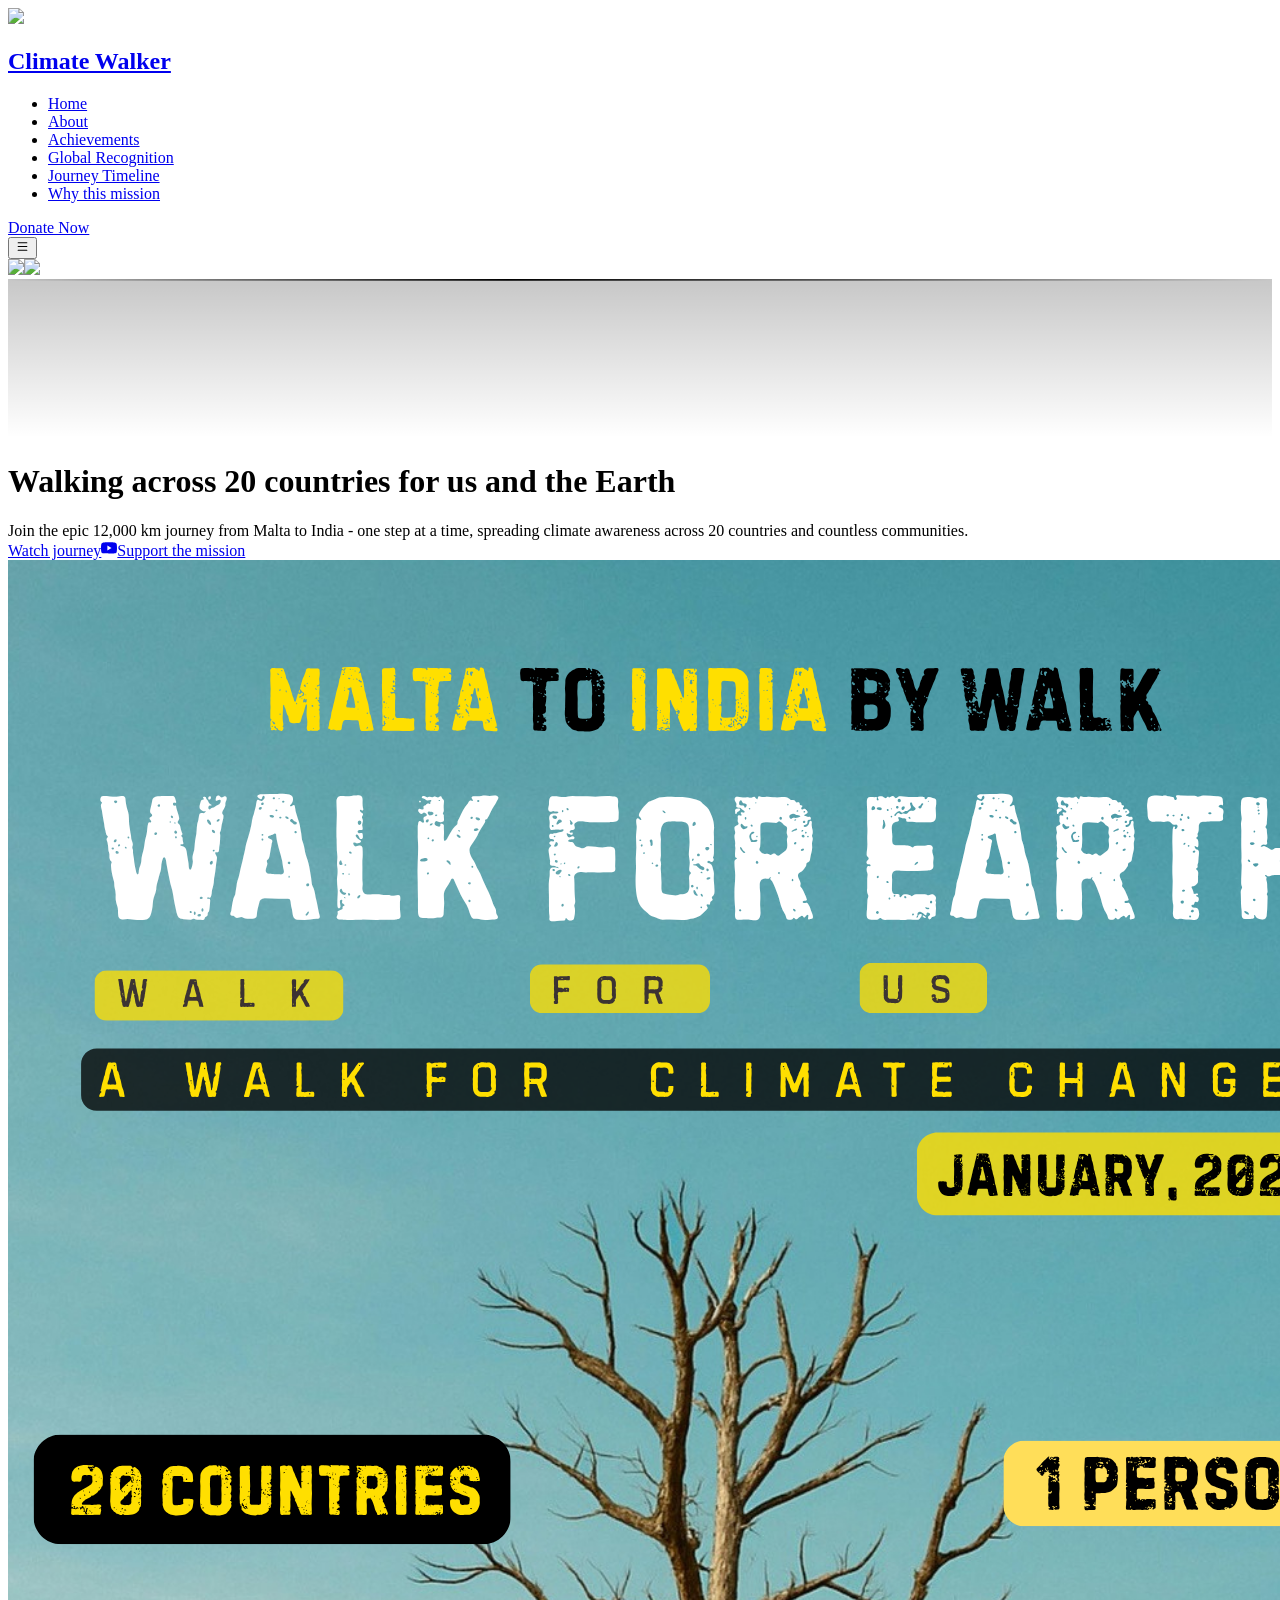
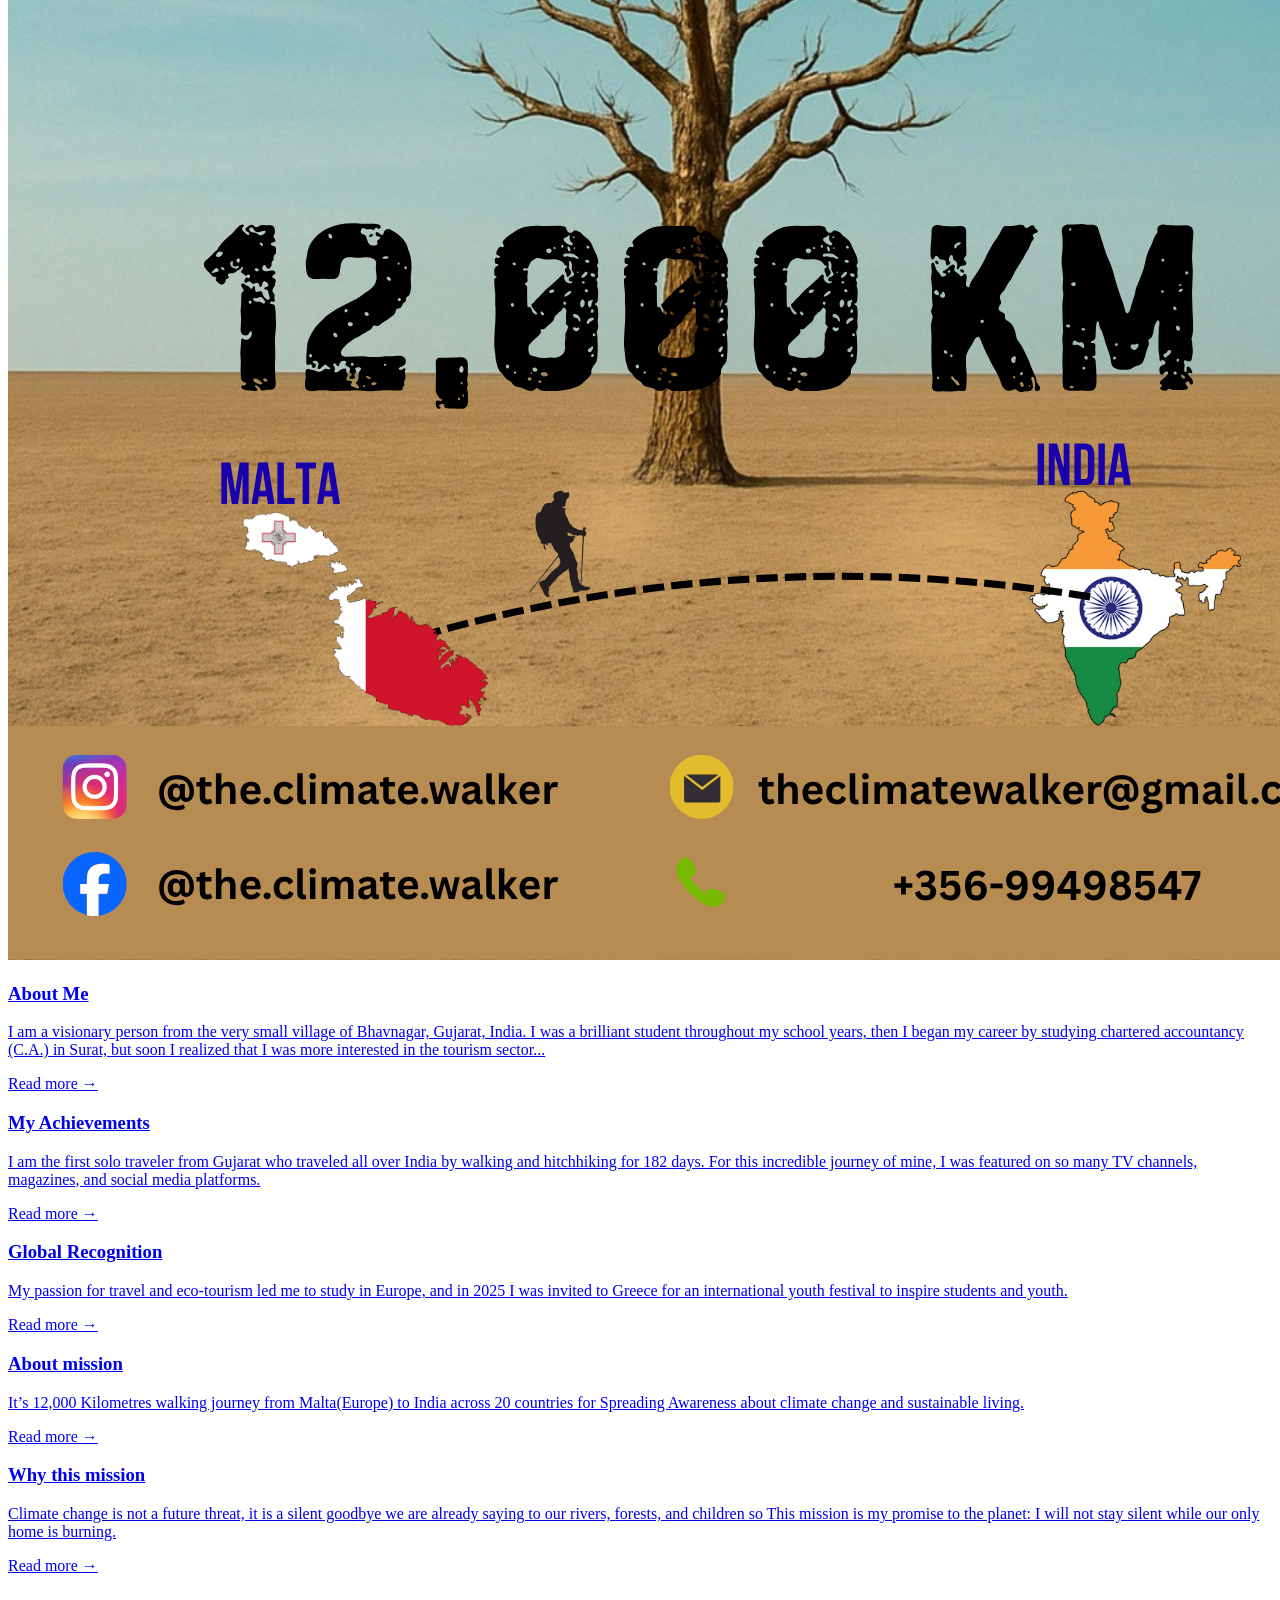
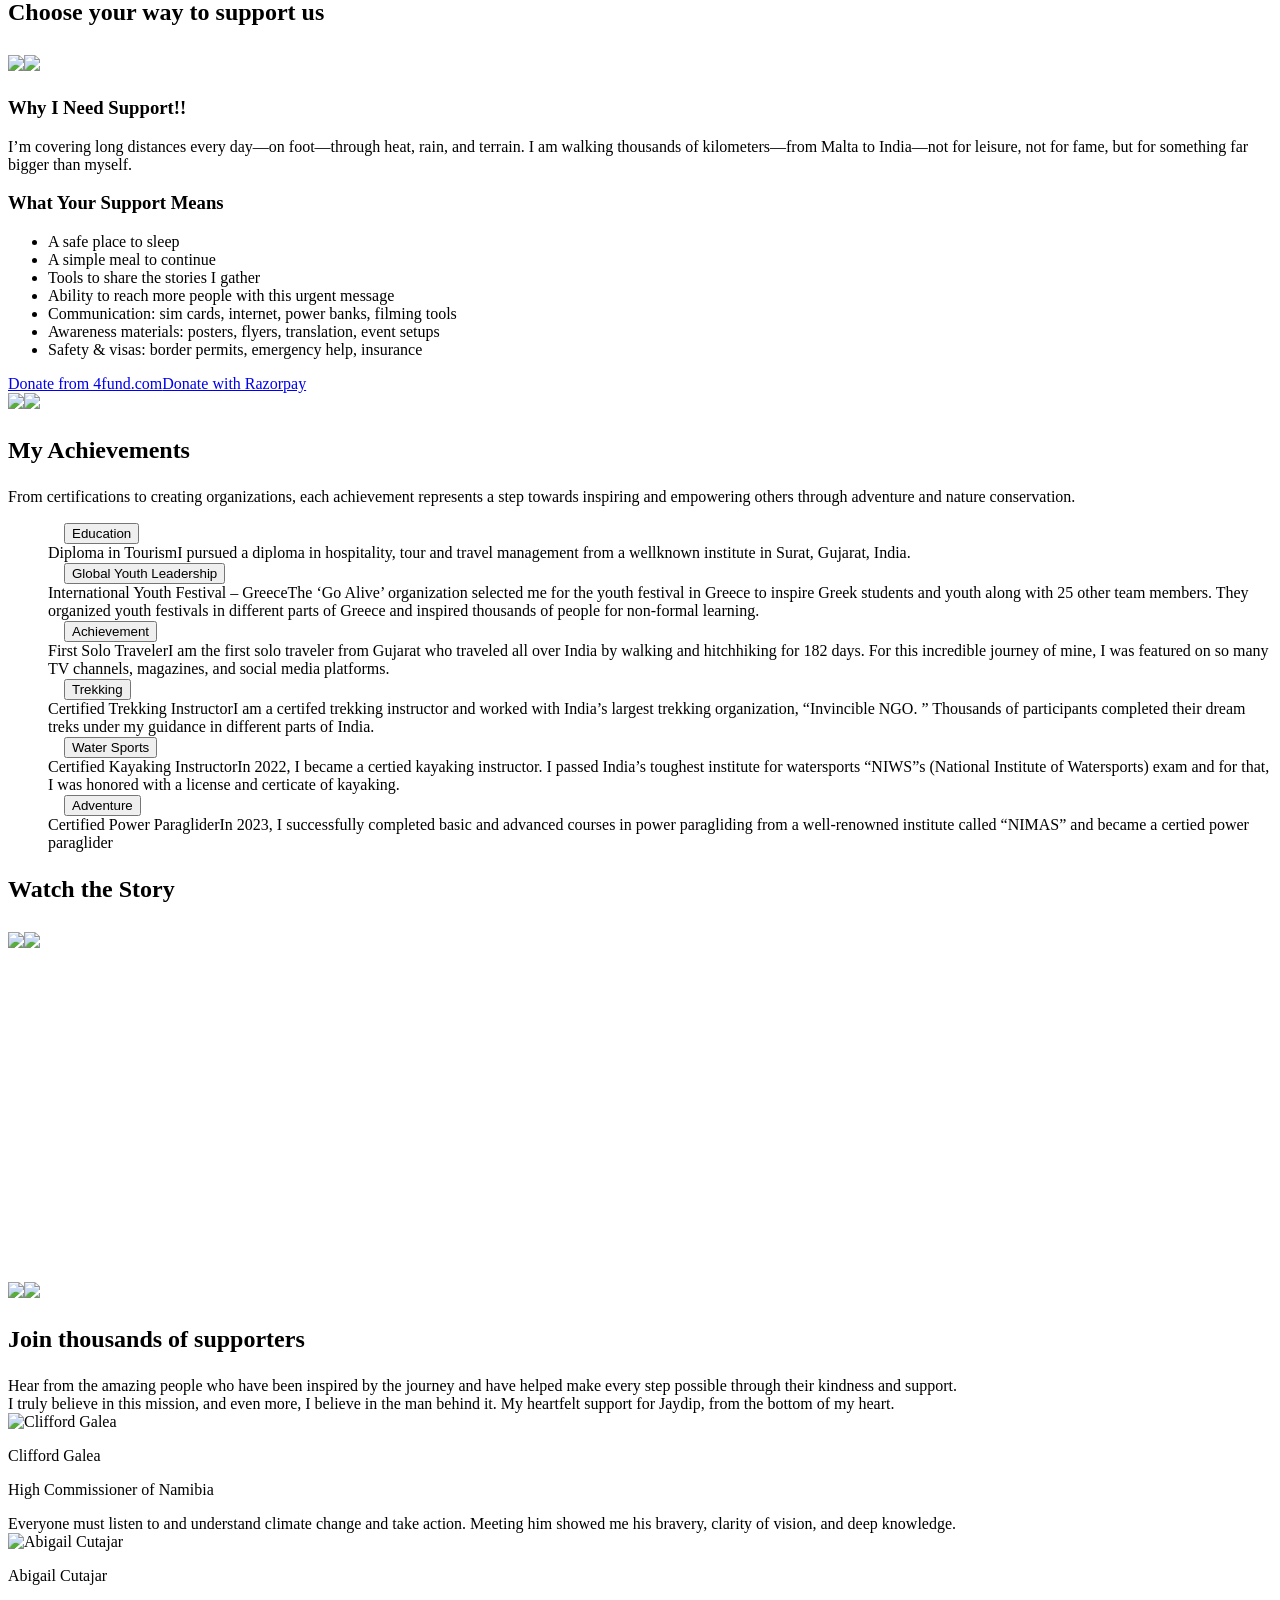
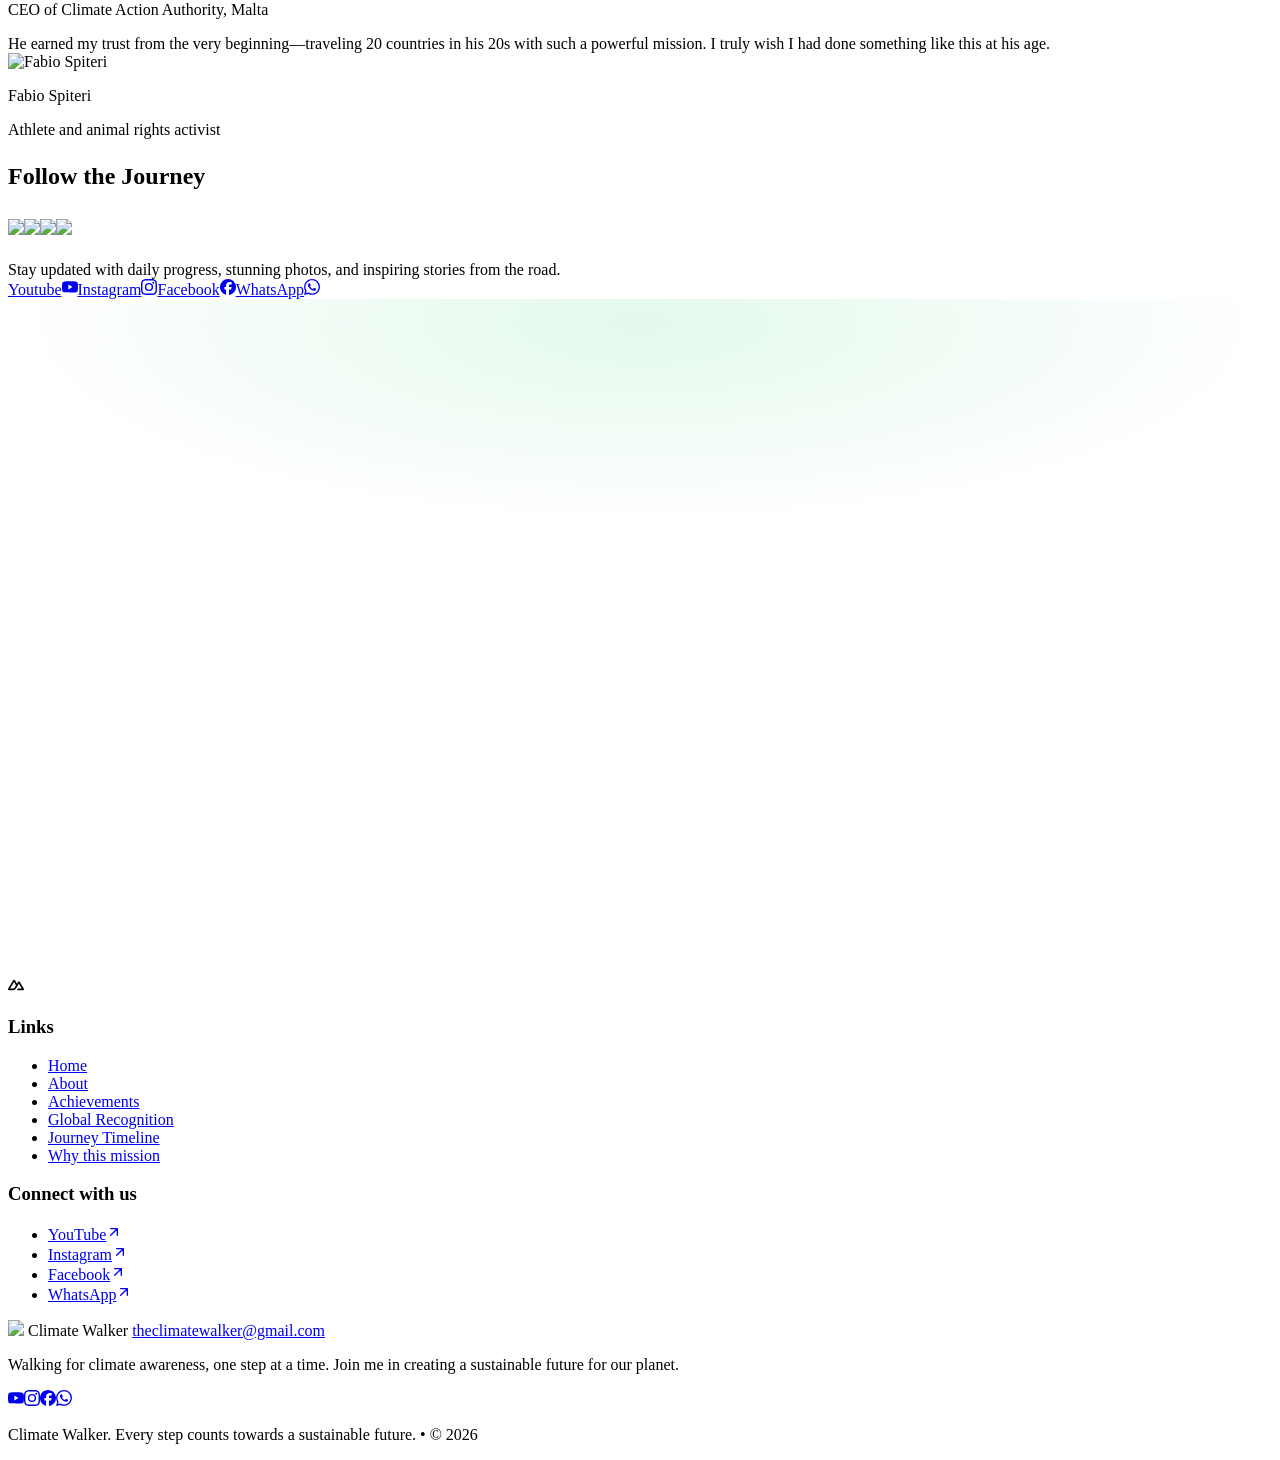
==== commit 149c9949: "Updates" ====
--- a/index.html
+++ b/index.html
@@ -94,5 +94,5 @@
   --ui-warning: var(--ui-color-warning-400);
   --ui-error: var(--ui-color-error-400);
   }
-}</style><title>The Climate Walker | Walking Across the World for a Greener Future</title><style>.stars[data-v-a9a05a88]{left:50%;-webkit-mask-image:linear-gradient(180deg,hsla(0,0%,85%,0),hsla(0,0%,85%,.8) 25%,#d9d9d9 50%,hsla(0,0%,85%,.8) 75%,hsla(0,0%,85%,0));mask-image:linear-gradient(180deg,#d9d9d900,#d9d9d9cc 25%,#d9d9d9,#d9d9d9cc 75%,#d9d9d900);-webkit-mask-size:cover;mask-size:cover;transform:translate(-50%)}.star-layer[data-v-a9a05a88]{animation:risingStarsAnimation-a9a05a88 linear infinite;animation-duration:var(--star-duration);will-change:transform}@keyframes risingStarsAnimation-a9a05a88{0%{transform:translateY(0)}to{transform:translateY(-2000px)}}</style><link rel="stylesheet" href="/Climate-Walker/_nuxt/entry.DoBhG8Ig.css" crossorigin><style>@layer components {:where(.i-lucide\:arrow-up-right){display:inline-block;width:1em;height:1em;background-color:currentColor;-webkit-mask-image:var(--svg);mask-image:var(--svg);-webkit-mask-repeat:no-repeat;mask-repeat:no-repeat;-webkit-mask-size:100% 100%;mask-size:100% 100%;--svg:url("data:image/svg+xml,%3Csvg xmlns='http://www.w3.org/2000/svg' viewBox='0 0 24 24' width='24' height='24'%3E%3Cpath fill='none' stroke='black' stroke-linecap='round' stroke-linejoin='round' stroke-width='2' d='M7 7h10v10M7 17L17 7'/%3E%3C/svg%3E")}:where(.i-lucide\:menu){display:inline-block;width:1em;height:1em;background-color:currentColor;-webkit-mask-image:var(--svg);mask-image:var(--svg);-webkit-mask-repeat:no-repeat;mask-repeat:no-repeat;-webkit-mask-size:100% 100%;mask-size:100% 100%;--svg:url("data:image/svg+xml,%3Csvg xmlns='http://www.w3.org/2000/svg' viewBox='0 0 24 24' width='24' height='24'%3E%3Cpath fill='none' stroke='black' stroke-linecap='round' stroke-linejoin='round' stroke-width='2' d='M4 5h16M4 12h16M4 19h16'/%3E%3C/svg%3E")}:where(.i-simple-icons\:facebook){display:inline-block;width:1em;height:1em;background-color:currentColor;-webkit-mask-image:var(--svg);mask-image:var(--svg);-webkit-mask-repeat:no-repeat;mask-repeat:no-repeat;-webkit-mask-size:100% 100%;mask-size:100% 100%;--svg:url("data:image/svg+xml,%3Csvg xmlns='http://www.w3.org/2000/svg' viewBox='0 0 24 24' width='24' height='24'%3E%3Cpath fill='black' d='M9.101 23.691v-7.98H6.627v-3.667h2.474v-1.58c0-4.085 1.848-5.978 5.858-5.978c.401 0 .955.042 1.468.103a9 9 0 0 1 1.141.195v3.325a9 9 0 0 0-.653-.036a27 27 0 0 0-.733-.009c-.707 0-1.259.096-1.675.309a1.7 1.7 0 0 0-.679.622c-.258.42-.374.995-.374 1.752v1.297h3.919l-.386 2.103l-.287 1.564h-3.246v8.245C19.396 23.238 24 18.179 24 12.044c0-6.627-5.373-12-12-12s-12 5.373-12 12c0 5.628 3.874 10.35 9.101 11.647'/%3E%3C/svg%3E")}:where(.i-simple-icons\:instagram){display:inline-block;width:1em;height:1em;background-color:currentColor;-webkit-mask-image:var(--svg);mask-image:var(--svg);-webkit-mask-repeat:no-repeat;mask-repeat:no-repeat;-webkit-mask-size:100% 100%;mask-size:100% 100%;--svg:url("data:image/svg+xml,%3Csvg xmlns='http://www.w3.org/2000/svg' viewBox='0 0 24 24' width='24' height='24'%3E%3Cpath fill='black' d='M7.03.084c-1.277.06-2.149.264-2.91.563a5.9 5.9 0 0 0-2.124 1.388a5.9 5.9 0 0 0-1.38 2.127C.321 4.926.12 5.8.064 7.076s-.069 1.688-.063 4.947s.021 3.667.083 4.947c.061 1.277.264 2.149.563 2.911c.308.789.72 1.457 1.388 2.123a5.9 5.9 0 0 0 2.129 1.38c.763.295 1.636.496 2.913.552c1.278.056 1.689.069 4.947.063s3.668-.021 4.947-.082c1.28-.06 2.147-.265 2.91-.563a5.9 5.9 0 0 0 2.123-1.388a5.9 5.9 0 0 0 1.38-2.129c.295-.763.496-1.636.551-2.912c.056-1.28.07-1.69.063-4.948c-.006-3.258-.02-3.667-.081-4.947c-.06-1.28-.264-2.148-.564-2.911a5.9 5.9 0 0 0-1.387-2.123a5.9 5.9 0 0 0-2.128-1.38c-.764-.294-1.636-.496-2.914-.55C15.647.009 15.236-.006 11.977 0S8.31.021 7.03.084m.14 21.693c-1.17-.05-1.805-.245-2.228-.408a3.7 3.7 0 0 1-1.382-.895a3.7 3.7 0 0 1-.9-1.378c-.165-.423-.363-1.058-.417-2.228c-.06-1.264-.072-1.644-.08-4.848c-.006-3.204.006-3.583.061-4.848c.05-1.169.246-1.805.408-2.228c.216-.561.477-.96.895-1.382a3.7 3.7 0 0 1 1.379-.9c.423-.165 1.057-.361 2.227-.417c1.265-.06 1.644-.072 4.848-.08c3.203-.006 3.583.006 4.85.062c1.168.05 1.804.244 2.227.408c.56.216.96.475 1.382.895s.681.817.9 1.378c.165.422.362 1.056.417 2.227c.06 1.265.074 1.645.08 4.848c.005 3.203-.006 3.583-.061 4.848c-.051 1.17-.245 1.805-.408 2.23c-.216.56-.477.96-.896 1.38a3.7 3.7 0 0 1-1.378.9c-.422.165-1.058.362-2.226.418c-1.266.06-1.645.072-4.85.079s-3.582-.006-4.848-.06m9.783-16.192a1.44 1.44 0 1 0 1.437-1.442a1.44 1.44 0 0 0-1.437 1.442M5.839 12.012a6.161 6.161 0 1 0 12.323-.024a6.162 6.162 0 0 0-12.323.024M8 12.008A4 4 0 1 1 12.008 16A4 4 0 0 1 8 12.008'/%3E%3C/svg%3E")}:where(.i-simple-icons\:nuxtdotjs){display:inline-block;width:1em;height:1em;background-color:currentColor;-webkit-mask-image:var(--svg);mask-image:var(--svg);-webkit-mask-repeat:no-repeat;mask-repeat:no-repeat;-webkit-mask-size:100% 100%;mask-size:100% 100%;--svg:url("data:image/svg+xml,%3Csvg xmlns='http://www.w3.org/2000/svg' viewBox='0 0 24 24' width='24' height='24'%3E%3Cpath fill='black' d='M13.464 19.83h8.922c.283 0 .562-.073.807-.21a1.6 1.6 0 0 0 .591-.574a1.53 1.53 0 0 0 .216-.783a1.53 1.53 0 0 0-.217-.782L17.792 7.414a1.6 1.6 0 0 0-.591-.573a1.65 1.65 0 0 0-.807-.21c-.283 0-.562.073-.807.21a1.6 1.6 0 0 0-.59.573L13.463 9.99L10.47 4.953a1.6 1.6 0 0 0-.591-.573a1.65 1.65 0 0 0-.807-.21c-.284 0-.562.073-.807.21a1.6 1.6 0 0 0-.591.573L.216 17.481a1.53 1.53 0 0 0-.217.782c0 .275.074.545.216.783a1.6 1.6 0 0 0 .59.574c.246.137.525.21.808.21h5.6c2.22 0 3.856-.946 4.982-2.79l2.733-4.593l1.464-2.457l4.395 7.382h-5.859Zm-6.341-2.46l-3.908-.002l5.858-9.842l2.923 4.921l-1.957 3.29c-.748 1.196-1.597 1.632-2.916 1.632'/%3E%3C/svg%3E")}:where(.i-simple-icons\:whatsapp){display:inline-block;width:1em;height:1em;background-color:currentColor;-webkit-mask-image:var(--svg);mask-image:var(--svg);-webkit-mask-repeat:no-repeat;mask-repeat:no-repeat;-webkit-mask-size:100% 100%;mask-size:100% 100%;--svg:url("data:image/svg+xml,%3Csvg xmlns='http://www.w3.org/2000/svg' viewBox='0 0 24 24' width='24' height='24'%3E%3Cpath fill='black' d='M17.472 14.382c-.297-.149-1.758-.867-2.03-.967c-.273-.099-.471-.148-.67.15c-.197.297-.767.966-.94 1.164c-.173.199-.347.223-.644.075c-.297-.15-1.255-.463-2.39-1.475c-.883-.788-1.48-1.761-1.653-2.059c-.173-.297-.018-.458.13-.606c.134-.133.298-.347.446-.52s.198-.298.298-.497c.099-.198.05-.371-.025-.52s-.669-1.612-.916-2.207c-.242-.579-.487-.5-.669-.51a13 13 0 0 0-.57-.01c-.198 0-.52.074-.792.372c-.272.297-1.04 1.016-1.04 2.479c0 1.462 1.065 2.875 1.213 3.074s2.096 3.2 5.077 4.487c.709.306 1.262.489 1.694.625c.712.227 1.36.195 1.871.118c.571-.085 1.758-.719 2.006-1.413s.248-1.289.173-1.413c-.074-.124-.272-.198-.57-.347m-5.421 7.403h-.004a9.87 9.87 0 0 1-5.031-1.378l-.361-.214l-3.741.982l.998-3.648l-.235-.374a9.86 9.86 0 0 1-1.51-5.26c.001-5.45 4.436-9.884 9.888-9.884c2.64 0 5.122 1.03 6.988 2.898a9.82 9.82 0 0 1 2.893 6.994c-.003 5.45-4.437 9.884-9.885 9.884m8.413-18.297A11.82 11.82 0 0 0 12.05 0C5.495 0 .16 5.335.157 11.892c0 2.096.547 4.142 1.588 5.945L.057 24l6.305-1.654a11.9 11.9 0 0 0 5.683 1.448h.005c6.554 0 11.89-5.335 11.893-11.893a11.82 11.82 0 0 0-3.48-8.413'/%3E%3C/svg%3E")}:where(.i-simple-icons\:youtube){display:inline-block;width:1em;height:1em;background-color:currentColor;-webkit-mask-image:var(--svg);mask-image:var(--svg);-webkit-mask-repeat:no-repeat;mask-repeat:no-repeat;-webkit-mask-size:100% 100%;mask-size:100% 100%;--svg:url("data:image/svg+xml,%3Csvg xmlns='http://www.w3.org/2000/svg' viewBox='0 0 24 24' width='24' height='24'%3E%3Cpath fill='black' d='M23.498 6.186a3.02 3.02 0 0 0-2.122-2.136C19.505 3.545 12 3.545 12 3.545s-7.505 0-9.377.505A3.02 3.02 0 0 0 .502 6.186C0 8.07 0 12 0 12s0 3.93.502 5.814a3.02 3.02 0 0 0 2.122 2.136c1.871.505 9.376.505 9.376.505s7.505 0 9.377-.505a3.02 3.02 0 0 0 2.122-2.136C24 15.93 24 12 24 12s0-3.93-.502-5.814M9.545 15.568V8.432L15.818 12z'/%3E%3C/svg%3E")}}</style><link rel="preload" as="fetch" crossorigin="anonymous" href="/Climate-Walker/_payload.json?7f4b192c-d108-4d1b-920c-3f9428bb72bc"><link rel="modulepreload" as="script" crossorigin href="/Climate-Walker/_nuxt/Bv3I1yVI.js"><link rel="modulepreload" as="script" crossorigin href="/Climate-Walker/_nuxt/v3RrtVZ6.js"><link rel="modulepreload" as="script" crossorigin href="/Climate-Walker/_nuxt/FYH657DQ.js"><link rel="modulepreload" as="script" crossorigin href="/Climate-Walker/_nuxt/lQiRT_5p.js"><link rel="modulepreload" as="script" crossorigin href="/Climate-Walker/_nuxt/iik6CYzq.js"><link rel="modulepreload" as="script" crossorigin href="/Climate-Walker/_nuxt/dn-XXgV_.js"><link rel="modulepreload" as="script" crossorigin href="/Climate-Walker/_nuxt/yfnyFFuV.js"><link rel="modulepreload" as="script" crossorigin href="/Climate-Walker/_nuxt/Cvns2y1h.js"><link rel="modulepreload" as="script" crossorigin href="/Climate-Walker/_nuxt/XD0G4zmg.js"><link rel="preload" as="fetch" fetchpriority="low" crossorigin="anonymous" href="/Climate-Walker/_nuxt/builds/meta/7f4b192c-d108-4d1b-920c-3f9428bb72bc.json"><meta name="theme-color" content="white"><link rel="icon" href="/favicon.ico"><meta property="og:image" content="https://ui.nuxt.com/assets/templates/nuxt/landing-light.png"><meta name="twitter:image" content="https://ui.nuxt.com/assets/templates/nuxt/landing-light.png"><meta name="twitter:card" content="summary_large_image"><meta property="og:title" content="The Climate Walker | Walking Across the World for a Greener Future"><meta name="description" content="Follow the Climate Walker on a 12,000 km journey from Malta to India, inspiring climate awareness, sustainability, and unity across 20 nations."><meta property="og:description" content="Follow the Climate Walker on a 12,000 km journey from Malta to India, inspiring climate awareness, sustainability, and unity across 20 nations."><meta property="og:type" content="website"><meta property="og:url" content="https://theclimatewalker.com/"><script type="module" src="/Climate-Walker/_nuxt/Bv3I1yVI.js" crossorigin></script><script>"use strict";(()=>{const t=window,e=document.documentElement,c=["dark","light"],n=getStorageValue("localStorage","nuxt-color-mode")||"system";let i=n==="system"?u():n;const r=e.getAttribute("data-color-mode-forced");r&&(i=r),l(i),t["__NUXT_COLOR_MODE__"]={preference:n,value:i,getColorScheme:u,addColorScheme:l,removeColorScheme:d};function l(o){const s=""+o+"",a="";e.classList?e.classList.add(s):e.className+=" "+s,a&&e.setAttribute("data-"+a,o)}function d(o){const s=""+o+"",a="";e.classList?e.classList.remove(s):e.className=e.className.replace(new RegExp(s,"g"),""),a&&e.removeAttribute("data-"+a)}function f(o){return t.matchMedia("(prefers-color-scheme"+o+")")}function u(){if(t.matchMedia&&f("").media!=="not all"){for(const o of c)if(f(":"+o).matches)return o}return"light"}})();function getStorageValue(t,e){switch(t){case"localStorage":return window.localStorage.getItem(e);case"sessionStorage":return window.sessionStorage.getItem(e);case"cookie":return getCookie(e);default:return null}}function getCookie(t){const c=("; "+window.document.cookie).split("; "+t+"=");if(c.length===2)return c.pop()?.split(";").shift()}</script></head><body><div id="__nuxt" class="isolate"><!--[--><!--[--><!--[--><!--[--><!--[--><!--[--><!----><!----><!----><header class="bg-default/75 backdrop-blur border-b border-default h-(--ui-header-height) sticky top-0 z-50"><!--[--><!--]--><div class="w-full max-w-(--ui-container) mx-auto px-4 sm:px-6 lg:px-8 flex items-center justify-between gap-3 h-full"><!--[--><div class="lg:flex-1 flex items-center gap-1.5"><!----><!--[--><a aria-current="page" href="/Climate-Walker/" class="router-link-active router-link-exact-active"><div class="flex items-center gap-2 h-12 w-auto h-6 shrink-0"><img src="/Climate-Walker/climate-walker-logo.png" class="h-10"><h2 class="text-lg font-bold">Climate Walker</h2></div></a><!--]--></div><div class="hidden lg:flex"><!--[--><!--]--></div><div class="flex items-center justify-end lg:flex-1 gap-1.5"><!--[--><!--[--><!----><!----><nav data-collapsed="false" class="relative gap-1.5 [&amp;&gt;div]:min-w-0 items-center justify-between hidden lg:block" aria-label="Main" data-orientation="horizontal" dir="ltr" data-reka-navigation-menu><!--[--><!--[--><!--]--><!--[--><!--[--><div style="position:relative;"><ul class="isolate min-w-0 flex items-center" data-orientation="horizontal"><!--[--><!--[--><li data-menu-item class="min-w-0 py-2"><!--[--><!--[--><a href="/Climate-Walker/#home" data-reka-collection-item data-active aria-current="page" class="group relative w-full flex items-center gap-1.5 font-medium text-sm before:absolute before:z-[-1] before:rounded-md focus:outline-none focus-visible:outline-none dark:focus-visible:outline-none focus-visible:before:ring-inset focus-visible:before:ring-2 focus-visible:before:ring-primary px-2.5 py-1.5 before:inset-x-px before:inset-y-0 text-primary"><!--[--><!--[--><!--[--><!----><!--]--><span class="truncate"><!--[-->Home<!--]--><!----></span><!----><!--]--><!--]--></a><!----><!--]--><!----><!--]--></li><li data-menu-item class="min-w-0 py-2"><!--[--><!--[--><a href="/Climate-Walker/about" data-reka-collection-item class="group relative w-full flex items-center gap-1.5 font-medium text-sm before:absolute before:z-[-1] before:rounded-md focus:outline-none focus-visible:outline-none dark:focus-visible:outline-none focus-visible:before:ring-inset focus-visible:before:ring-2 focus-visible:before:ring-primary px-2.5 py-1.5 before:inset-x-px before:inset-y-0 text-muted hover:text-highlighted transition-colors data-[state=open]:text-highlighted"><!--[--><!--[--><!--[--><!----><!--]--><span class="truncate"><!--[-->About<!--]--><!----></span><!----><!--]--><!--]--></a><!----><!--]--><!----><!--]--></li><li data-menu-item class="min-w-0 py-2"><!--[--><!--[--><a href="/Climate-Walker/#achievements" data-reka-collection-item class="group relative w-full flex items-center gap-1.5 font-medium text-sm before:absolute before:z-[-1] before:rounded-md focus:outline-none focus-visible:outline-none dark:focus-visible:outline-none focus-visible:before:ring-inset focus-visible:before:ring-2 focus-visible:before:ring-primary px-2.5 py-1.5 before:inset-x-px before:inset-y-0 text-muted hover:text-highlighted transition-colors data-[state=open]:text-highlighted"><!--[--><!--[--><!--[--><!----><!--]--><span class="truncate"><!--[-->Achievements<!--]--><!----></span><!----><!--]--><!--]--></a><!----><!--]--><!----><!--]--></li><li data-menu-item class="min-w-0 py-2"><!--[--><!--[--><a href="/Climate-Walker/global-recognition" data-reka-collection-item class="group relative w-full flex items-center gap-1.5 font-medium text-sm before:absolute before:z-[-1] before:rounded-md focus:outline-none focus-visible:outline-none dark:focus-visible:outline-none focus-visible:before:ring-inset focus-visible:before:ring-2 focus-visible:before:ring-primary px-2.5 py-1.5 before:inset-x-px before:inset-y-0 text-muted hover:text-highlighted transition-colors data-[state=open]:text-highlighted"><!--[--><!--[--><!--[--><!----><!--]--><span class="truncate"><!--[-->Global Recognition<!--]--><!----></span><!----><!--]--><!--]--></a><!----><!--]--><!----><!--]--></li><li data-menu-item class="min-w-0 py-2"><!--[--><!--[--><a href="/Climate-Walker/journey-timeline" data-reka-collection-item class="group relative w-full flex items-center gap-1.5 font-medium text-sm before:absolute before:z-[-1] before:rounded-md focus:outline-none focus-visible:outline-none dark:focus-visible:outline-none focus-visible:before:ring-inset focus-visible:before:ring-2 focus-visible:before:ring-primary px-2.5 py-1.5 before:inset-x-px before:inset-y-0 text-muted hover:text-highlighted transition-colors data-[state=open]:text-highlighted"><!--[--><!--[--><!--[--><!----><!--]--><span class="truncate"><!--[-->Journey Timeline<!--]--><!----></span><!----><!--]--><!--]--></a><!----><!--]--><!----><!--]--></li><li data-menu-item class="min-w-0 py-2"><!--[--><!--[--><a href="/Climate-Walker/why-this-mission" data-reka-collection-item class="group relative w-full flex items-center gap-1.5 font-medium text-sm before:absolute before:z-[-1] before:rounded-md focus:outline-none focus-visible:outline-none dark:focus-visible:outline-none focus-visible:before:ring-inset focus-visible:before:ring-2 focus-visible:before:ring-primary px-2.5 py-1.5 before:inset-x-px before:inset-y-0 text-muted hover:text-highlighted transition-colors data-[state=open]:text-highlighted"><!--[--><!--[--><!--[--><!----><!--]--><span class="truncate"><!--[-->Why this mission<!--]--><!----></span><!----><!--]--><!--]--></a><!----><!--]--><!----><!--]--></li><!--]--><!--]--></ul></div><!----><!--]--><!--]--><!--[--><!--]--><div class="absolute top-full left-0 flex w-full justify-center"><!----><!----></div><!--]--></nav><!--]--><!--[--><!--[--><a href="#support-us" class="rounded-md font-medium items-center disabled:cursor-not-allowed aria-disabled:cursor-not-allowed disabled:opacity-75 aria-disabled:opacity-75 transition-colors px-2.5 py-1.5 text-sm gap-1.5 text-primary ring ring-inset ring-primary/25 bg-primary/10 hover:bg-primary/15 active:bg-primary/15 disabled:bg-primary/10 aria-disabled:bg-primary/10 focus:outline-none focus-visible:ring-2 focus-visible:ring-primary hidden lg:block"><!--[--><!--[--><!----><!--]--><!--[--><span class="truncate">Donate Now</span><!--]--><!--[--><!----><!--]--><!--]--></a><!--]--><!--]--><!--[--><!--[--><div class="size-8"></div><!--]--><!--]--><!--]--><!--[--><!--[--><!--[--><button type="button" aria-label="Open menu" class="rounded-md font-medium inline-flex items-center disabled:cursor-not-allowed aria-disabled:cursor-not-allowed disabled:opacity-75 aria-disabled:opacity-75 transition-colors text-sm gap-1.5 text-default hover:bg-elevated active:bg-elevated focus:outline-none focus-visible:bg-elevated hover:disabled:bg-transparent dark:hover:disabled:bg-transparent hover:aria-disabled:bg-transparent dark:hover:aria-disabled:bg-transparent p-1.5 lg:hidden -me-1.5"><!--[--><!--[--><span class="iconify i-lucide:menu shrink-0 size-5" aria-hidden="true" style=""></span><!--]--><!--[--><!----><!--]--><!--[--><!----><!--]--><!--]--></button><!--]--><!--]--><!--]--></div><!--]--></div><!--[--><!--]--></header><!--[--><!----><!--v-if--><!--]--><!--]--><div class="min-h-[calc(100vh-var(--ui-header-height))]"><!--[--><div class="relative"><div class="hidden lg:block"><!--[--><img onerror="this.setAttribute(&#39;data-error&#39;, 1)" data-nuxt-img srcset="/Climate-Walker/_ipx/_/images/light/line-1.svg 1x, /Climate-Walker/_ipx/_/images/light/line-1.svg 2x" class="dark:hidden absolute pointer-events-none pb-10 left-0 top-0 object-cover h-[650px]" src="/Climate-Walker/_ipx/_/images/light/line-1.svg"><img onerror="this.setAttribute(&#39;data-error&#39;, 1)" data-nuxt-img srcset="/Climate-Walker/_ipx/_/images/dark/line-1.svg 1x, /Climate-Walker/_ipx/_/images/dark/line-1.svg 2x" class="hidden dark:block absolute pointer-events-none pb-10 left-0 top-0 object-cover h-[650px]" src="/Climate-Walker/_ipx/_/images/dark/line-1.svg"><!--]--></div><div data-orientation="vertical" class="relative isolate" id="home"><!--[--><div class="absolute w-full -top-px transition-all text-primary shrink-0 opacity-0 duration-1000"><svg viewBox="0 0 1440 181" fill="none" xmlns="http://www.w3.org/2000/svg" class="pointer-events-none"><mask id="path-1-inside-1_414_5526" fill="white"><path d="M0 0H1440V181H0V0Z"></path></mask><path d="M0 0H1440V181H0V0Z" fill="url(#paint0_linear_414_5526)" fill-opacity="0.22"></path><path d="M0 2H1440V-2H0V2Z" fill="url(#paint1_linear_414_5526)" mask="url(#path-1-inside-1_414_5526)"></path><defs><linearGradient id="paint0_linear_414_5526" x1="720" y1="0" x2="720" y2="181" gradientUnits="userSpaceOnUse"><stop stop-color="currentColor"></stop><stop offset="1" stop-color="currentColor" stop-opacity="0"></stop></linearGradient><linearGradient id="paint1_linear_414_5526" x1="0" y1="90.5" x2="1440" y2="90.5" gradientUnits="userSpaceOnUse"><stop stop-color="currentColor" stop-opacity="0"></stop><stop offset="0.395" stop-color="currentColor"></stop><stop offset="1" stop-color="currentColor" stop-opacity="0"></stop></linearGradient></defs></svg></div><!--]--><div class="w-full max-w-(--ui-container) mx-auto px-4 sm:px-6 lg:px-8 flex flex-col lg:grid py-24 sm:py-32 lg:py-40 gap-16 sm:gap-y-24 md:pt-18 lg:pt-20"><!--[--><div class="text-center"><div class=""><!--[--><!----><h1 class="text-5xl sm:text-7xl text-pretty tracking-tight font-bold text-highlighted max-w-3xl mx-auto"><!--[--><!--[--><div class="">Walking across 20 countries for us and the Earth</div><!--]--><!--]--></h1><div class="text-lg sm:text-xl/8 text-muted text-balance mt-6"><!--[-->Join the epic 12,000 km journey from Malta to India - one step at a time, spreading climate awareness across 20 countries and countless communities.<!--]--></div><!--]--></div><!----><div class="mt-10"><!--[--><div class="flex flex-wrap gap-x-6 gap-y-3 justify-center"><!--[--><!--[--><!--[--><!--[--><a href="https://www.youtube.com/@the.climate.walker" rel="noopener noreferrer" target="_blank" class="rounded-md font-medium inline-flex items-center disabled:cursor-not-allowed aria-disabled:cursor-not-allowed disabled:opacity-75 aria-disabled:opacity-75 transition-colors px-3 py-2 text-base gap-2 active:bg-primary/10 focus:outline-none focus-visible:bg-primary/10 disabled:bg-transparent aria-disabled:bg-transparent dark:disabled:bg-transparent dark:aria-disabled:bg-transparent bg-red-600 text-white hover:bg-red-700"><!--[--><!--[--><!----><!--]--><!--[--><span class="truncate">Watch journey</span><!--]--><!--[--><span class="iconify i-simple-icons:youtube shrink-0 size-6" aria-hidden="true" style=""></span><!--]--><!--]--></a><!--]--><!--]--><!--[--><!--[--><a href="#support-us" class="rounded-md font-medium inline-flex items-center disabled:cursor-not-allowed aria-disabled:cursor-not-allowed disabled:opacity-75 aria-disabled:opacity-75 transition-colors px-3 py-2 text-base gap-2 ring ring-inset ring-accented text-default bg-default hover:bg-elevated active:bg-elevated disabled:bg-default aria-disabled:bg-default focus:outline-none focus-visible:ring-2 focus-visible:ring-inverted"><!--[--><!--[--><!----><!--]--><!--[--><span class="truncate">Support the mission</span><!--]--><!--[--><!----><!--]--><!--]--></a><!--]--><!--]--><!--]--><!--]--></div><!--]--></div></div><!----><!--]--></div><!--[--><!--]--></div><section data-orientation="horizontal" class="relative isolate" id="about"><!--[--><!--]--><div class="w-full px-4 sm:px-6 flex flex-col lg:grid py-16 sm:py-24 lg:py-32 gap-8 sm:gap-16 lg:grid-cols-2 lg:items-center lg:px-0 2xl:px-20 mx-0 max-w-none md:mr-10"><!--[--><!----><!--[--><img src="/Climate-Walker/images/my_journey.PNG" class="block w-full max-w-md md:2xl:max-w-lg rounded-md"><div class="flex flex-col gap-4"><!--[--><a href="/Climate-Walker/about" class="group block transition"><div class="border-l border-primary pl-4 rounded-md hover:bg-primary/5 cursor-pointer p-2"><h3 class="text-xl font-semibold mb-2">About Me</h3><p class="text-gray-700 dark:text-gray-300 line-clamp-3">I am a visionary person from the very small village of Bhavnagar, Gujarat, India. I was a brilliant student throughout my school years, then I began my career by studying chartered accountancy (C.A.) in Surat, but soon I realized that I was more interested in the tourism sector...</p><span class="inline-flex items-center gap-1 text-primary font-medium"> Read more <span class="transition-transform group-hover:translate-x-2">→</span></span></div></a><a aria-current="page" href="/Climate-Walker/#achievements" class="router-link-active router-link-exact-active group block transition"><div class="border-l border-default pt-4 pl-4 rounded-md hover:bg-primary/5 cursor-pointer p-2"><h3 class="text-xl font-semibold mb-2">My Achievements</h3><p class="text-gray-700 dark:text-gray-300 line-clamp-3">I am the first solo traveler from Gujarat who traveled all over India by walking and hitchhiking for 182 days. For this incredible journey of mine, I was featured on so many TV channels, magazines, and social media platforms.</p><span class="inline-flex items-center gap-1 text-primary font-medium"> Read more <span class="transition-transform group-hover:translate-x-2">→</span></span></div></a><a href="/Climate-Walker/global-recognition" class="group block transition"><div class="border-l border-default pt-4 pl-4 rounded-md hover:bg-primary/5 cursor-pointer p-2"><h3 class="text-xl font-semibold mb-2">Global Recognition</h3><p class="text-gray-700 dark:text-gray-300 line-clamp-3">My passion for travel and eco-tourism led me to study in Europe, and in 2025 I was invited to Greece for an international youth festival to inspire students and youth.</p><span class="inline-flex items-center gap-1 text-primary font-medium"> Read more <span class="transition-transform group-hover:translate-x-2">→</span></span></div></a><a href="/Climate-Walker/journey-timeline" class="group block transition"><div class="border-l border-default pt-4 pl-4 rounded-md hover:bg-primary/5 cursor-pointer p-2"><h3 class="text-xl font-semibold mb-2">About mission</h3><p class="text-gray-700 dark:text-gray-300 line-clamp-3">It’s 12,000 Kilometres walking journey from Malta(Europe) to India across 20 countries for Spreading Awareness about climate change and sustainable living.</p><span class="inline-flex items-center gap-1 text-primary font-medium"> Read more <span class="transition-transform group-hover:translate-x-2">→</span></span></div></a><a href="/Climate-Walker/why-this-mission" class="group block transition"><div class="border-l border-default pt-4 pl-4 rounded-md hover:bg-primary/5 cursor-pointer p-2"><h3 class="text-xl font-semibold mb-2">Why this mission</h3><p class="text-gray-700 dark:text-gray-300 line-clamp-3">Climate change is not a future threat, it is a silent goodbye we are already saying to our rivers, forests, and children so This mission is my promise to the planet: I will not stay silent while our only home is burning.</p><span class="inline-flex items-center gap-1 text-primary font-medium"> Read more <span class="transition-transform group-hover:translate-x-2">→</span></span></div></a><!--]--></div><!--]--><!--]--></div><!--[--><!--]--></section><div data-orientation="horizontal" role="separator" class="flex items-center align-center text-center w-full flex-row"><!--[--><!--[--><div class="w-full border-solid border-t border-primary/30"></div><!----><!--]--><!--]--></div><section data-orientation="vertical" class="relative isolate overflow-hidden" id="support-us"><!--[--><!--]--><div class="w-full px-4 sm:px-6 flex flex-col lg:grid py-16 sm:py-24 lg:py-32 gap-8 sm:gap-16 lg:px-0 2xl:px-20 mx-0 max-w-none md:mr-10"><!--[--><div class=""><div class=""><!--[--><!----><!----><h2 class="text-3xl sm:text-4xl lg:text-5xl text-pretty tracking-tight font-bold text-highlighted text-left @container relative"><!--[--><!--[--><div class=""><p class="my-5 leading-7 text-pretty"><!--[-->Choose your way to <span class="text-primary">support</span> us<!--]--></p></div><!--]--><div class="hidden @min-[1120px]:block"><!--[--><img onerror="this.setAttribute(&#39;data-error&#39;, 1)" data-nuxt-img srcset="/Climate-Walker/_ipx/_/images/light/line-4.svg 1x, /Climate-Walker/_ipx/_/images/light/line-4.svg 2x" class="dark:hidden absolute top-0 right-0 size-full transform translate-x-[60%]" src="/Climate-Walker/_ipx/_/images/light/line-4.svg"><img onerror="this.setAttribute(&#39;data-error&#39;, 1)" data-nuxt-img srcset="/Climate-Walker/_ipx/_/images/dark/line-4.svg 1x, /Climate-Walker/_ipx/_/images/dark/line-4.svg 2x" class="hidden dark:block absolute top-0 right-0 size-full transform translate-x-[60%]" src="/Climate-Walker/_ipx/_/images/dark/line-4.svg"><!--]--></div><!--]--></h2><!----><!--]--></div><!----><!----></div><!--[--><div class="absolute rounded-full -left-10 top-10 size-[300px] z-10 bg-primary opacity-30 blur-[200px]"></div><div class="absolute rounded-full -right-10 -bottom-10 size-[300px] z-10 bg-primary opacity-30 blur-[200px]"></div><div class="grid md:grid-cols-2"><div class="space-y-8"><!--[--><div class="border-l border-primary pl-4"><h3 class="text-xl font-semibold mb-2">Why I Need Support!!</h3><p class="text-gray-700 dark:text-gray-300">I’m covering long distances every day—on foot—through heat, rain, and terrain. I am walking thousands of kilometers—from Malta to India—not for leisure, not for fame, but for something far bigger than myself.
-</p><!----></div><div class="border-l border-default pt-4 pl-4"><h3 class="text-xl font-semibold mb-2">What Your Support Means</h3><!----><ul class="list-disc ml-6 space-y-1 text-gray-700 dark:text-gray-300"><!--[--><li>A safe place to sleep</li><li>A simple meal to continue</li><li>Tools to share the stories I gather</li><li>Ability to reach more people with this urgent message</li><li>Communication: sim cards, internet, power banks, filming tools</li><li>Awareness materials: posters, flyers, translation, event setups</li><li>Safety &amp; visas: border permits, emergency help, insurance</li><!--]--></ul></div><!--]--></div><div class="mt-12 md:mt-0 flex flex-col items-center justify-center gap-6"><!--[--><!--[--><!--[--><a href="https://4fund.com/12-000-kilometre-walk-malta-to-india-for-climate-awareness" rel="noopener noreferrer" class="font-medium disabled:cursor-not-allowed aria-disabled:cursor-not-allowed disabled:opacity-75 aria-disabled:opacity-75 transition-colors text-base gap-2 text-inverted bg-primary hover:bg-primary/75 active:bg-primary/75 disabled:bg-primary aria-disabled:bg-primary focus-visible:outline-2 focus-visible:outline-offset-2 focus-visible:outline-primary w-76 px-8 py-3 rounded-md shadow-md flex justify-center items-center"><!--[--><!--[--><!----><!--]--><!--[--><span class="truncate">Donate from 4fund.com</span><!--]--><!--[--><!----><!--]--><!--]--></a><!--]--><!--]--><!--[--><!--[--><a href="https://rzp.io/rzp/EERYYaM" rel="noopener noreferrer" class="font-medium disabled:cursor-not-allowed aria-disabled:cursor-not-allowed disabled:opacity-75 aria-disabled:opacity-75 transition-colors text-base gap-2 ring ring-inset ring-primary/50 text-primary hover:bg-primary/10 active:bg-primary/10 disabled:bg-transparent aria-disabled:bg-transparent dark:disabled:bg-transparent dark:aria-disabled:bg-transparent focus:outline-none focus-visible:ring-2 focus-visible:ring-primary w-76 px-8 py-3 rounded-md shadow-md flex justify-center items-center"><!--[--><!--[--><!----><!--]--><!--[--><span class="truncate">Donate with Razorpay</span><!--]--><!--[--><!----><!--]--><!--]--></a><!--]--><!--]--><!--]--></div></div><!--]--><!--]--></div><!--[--><!--]--></section><section data-orientation="vertical" class="isolate relative overflow-hidden" id="achievements"><!--[--><!--]--><div class="w-full max-w-(--ui-container) mx-auto px-4 sm:px-6 lg:px-8 flex flex-col lg:grid py-16 sm:py-24 lg:py-32 gap-8 sm:gap-16"><!--[--><div class=""><div class=""><!--[--><!----><div class="mb-3 justify-center"><!--[--><!--[--><img onerror="this.setAttribute(&#39;data-error&#39;, 1)" data-nuxt-img srcset="/Climate-Walker/_ipx/_/images/light/line-3.svg 1x, /Climate-Walker/_ipx/_/images/light/line-3.svg 2x" class="dark:hidden absolute -top-10 sm:top-0 right-1/2 h-24" src="/Climate-Walker/_ipx/_/images/light/line-3.svg"><img onerror="this.setAttribute(&#39;data-error&#39;, 1)" data-nuxt-img srcset="/Climate-Walker/_ipx/_/images/dark/line-3.svg 1x, /Climate-Walker/_ipx/_/images/dark/line-3.svg 2x" class="hidden dark:block absolute -top-10 sm:top-0 right-1/2 h-24" src="/Climate-Walker/_ipx/_/images/dark/line-3.svg"><!--]--><!--]--></div><h2 class="text-3xl sm:text-4xl lg:text-5xl text-pretty tracking-tight font-bold text-highlighted text-center"><!--[--><!--[--><div class=""><p class="my-5 leading-7 text-pretty"><!--[-->My <span class="text-primary">Achievements</span><!--]--></p></div><!--]--><!--]--></h2><div class="text-base sm:text-lg text-muted text-center text-balance mt-6"><!--[-->From certifications to creating organizations, each achievement represents a step towards inspiring and empowering others through adventure and nature conservation.<!--]--></div><!--]--></div><div class="mt-16"><!--[--><ul class="grid sm:grid-cols-2 lg:grid-cols-3 gap-8"><!--[--><!--[--><div data-orientation="vertical" class="relative flex rounded-lg bg-default ring ring-default group" style=""><!----><div class="relative flex flex-col flex-1 lg:grid gap-x-8 gap-y-4 p-4 sm:p-4"><!----><!--[--><div class="flex justify-between items-center"><svg xmlns="http://www.w3.org/2000/svg" xmlns:xlink="http://www.w3.org/1999/xlink" aria-hidden="true" role="img" style="" width="1em" height="1em" viewBox="0 0 16 16" class="text-primary text-5xl mb-3"></svg><!--[--><!--[--><button type="button" class="rounded-md font-medium items-center disabled:cursor-not-allowed aria-disabled:cursor-not-allowed disabled:opacity-75 aria-disabled:opacity-75 transition-colors px-2.5 py-1.5 text-sm gap-1.5 text-primary ring ring-inset ring-primary/25 bg-primary/10 hover:bg-primary/15 active:bg-primary/15 disabled:bg-primary/10 aria-disabled:bg-primary/10 focus:outline-none focus-visible:ring-2 focus-visible:ring-primary block"><!--[--><!--[--><!----><!--]--><!--[--><span class="truncate">Education</span><!--]--><!--[--><!----><!--]--><!--]--></button><!--]--><!--]--></div><div class="flex flex-col gap-2"><span class="text-lg font-semibold">Diploma in Tourism</span><span class="text-sm text-muted">I pursued a diploma in hospitality, tour and travel management from a wellknown institute in Surat, Gujarat, India.</span></div><!--]--></div><!----></div><div data-orientation="vertical" class="relative flex rounded-lg bg-default ring ring-default group" style=""><!----><div class="relative flex flex-col flex-1 lg:grid gap-x-8 gap-y-4 p-4 sm:p-4"><!----><!--[--><div class="flex justify-between items-center"><svg xmlns="http://www.w3.org/2000/svg" xmlns:xlink="http://www.w3.org/1999/xlink" aria-hidden="true" role="img" style="" width="1em" height="1em" viewBox="0 0 16 16" class="text-primary text-5xl mb-3"></svg><!--[--><!--[--><button type="button" class="rounded-md font-medium items-center disabled:cursor-not-allowed aria-disabled:cursor-not-allowed disabled:opacity-75 aria-disabled:opacity-75 transition-colors px-2.5 py-1.5 text-sm gap-1.5 text-primary ring ring-inset ring-primary/25 bg-primary/10 hover:bg-primary/15 active:bg-primary/15 disabled:bg-primary/10 aria-disabled:bg-primary/10 focus:outline-none focus-visible:ring-2 focus-visible:ring-primary block"><!--[--><!--[--><!----><!--]--><!--[--><span class="truncate">Global Youth Leadership</span><!--]--><!--[--><!----><!--]--><!--]--></button><!--]--><!--]--></div><div class="flex flex-col gap-2"><span class="text-lg font-semibold">International Youth Festival – Greece</span><span class="text-sm text-muted">The ‘Go Alive’ organization selected me for the youth festival in Greece to inspire Greek students and youth along with 25 other team members. They organized youth festivals in different parts of Greece and inspired thousands of people for non-formal learning.</span></div><!--]--></div><!----></div><div data-orientation="vertical" class="relative flex rounded-lg bg-default ring ring-default group" style=""><!----><div class="relative flex flex-col flex-1 lg:grid gap-x-8 gap-y-4 p-4 sm:p-4"><!----><!--[--><div class="flex justify-between items-center"><svg xmlns="http://www.w3.org/2000/svg" xmlns:xlink="http://www.w3.org/1999/xlink" aria-hidden="true" role="img" style="" width="1em" height="1em" viewBox="0 0 16 16" class="text-primary text-5xl mb-3"></svg><!--[--><!--[--><button type="button" class="rounded-md font-medium items-center disabled:cursor-not-allowed aria-disabled:cursor-not-allowed disabled:opacity-75 aria-disabled:opacity-75 transition-colors px-2.5 py-1.5 text-sm gap-1.5 text-primary ring ring-inset ring-primary/25 bg-primary/10 hover:bg-primary/15 active:bg-primary/15 disabled:bg-primary/10 aria-disabled:bg-primary/10 focus:outline-none focus-visible:ring-2 focus-visible:ring-primary block"><!--[--><!--[--><!----><!--]--><!--[--><span class="truncate">Achievement</span><!--]--><!--[--><!----><!--]--><!--]--></button><!--]--><!--]--></div><div class="flex flex-col gap-2"><span class="text-lg font-semibold">First Solo Traveler</span><span class="text-sm text-muted">I am the first solo traveler from Gujarat who traveled all over India by walking and hitchhiking for 182 days. For this incredible journey of mine, I was featured on so many TV channels, magazines, and social media platforms.</span></div><!--]--></div><!----></div><div data-orientation="vertical" class="relative flex rounded-lg bg-default ring ring-default group" style=""><!----><div class="relative flex flex-col flex-1 lg:grid gap-x-8 gap-y-4 p-4 sm:p-4"><!----><!--[--><div class="flex justify-between items-center"><svg xmlns="http://www.w3.org/2000/svg" xmlns:xlink="http://www.w3.org/1999/xlink" aria-hidden="true" role="img" style="" width="1em" height="1em" viewBox="0 0 16 16" class="text-primary text-5xl mb-3"></svg><!--[--><!--[--><button type="button" class="rounded-md font-medium items-center disabled:cursor-not-allowed aria-disabled:cursor-not-allowed disabled:opacity-75 aria-disabled:opacity-75 transition-colors px-2.5 py-1.5 text-sm gap-1.5 text-primary ring ring-inset ring-primary/25 bg-primary/10 hover:bg-primary/15 active:bg-primary/15 disabled:bg-primary/10 aria-disabled:bg-primary/10 focus:outline-none focus-visible:ring-2 focus-visible:ring-primary block"><!--[--><!--[--><!----><!--]--><!--[--><span class="truncate">Trekking</span><!--]--><!--[--><!----><!--]--><!--]--></button><!--]--><!--]--></div><div class="flex flex-col gap-2"><span class="text-lg font-semibold">Certified Trekking Instructor</span><span class="text-sm text-muted">I am a certifed trekking instructor and worked with India’s largest trekking organization, “Invincible NGO. ” Thousands of participants completed their dream treks under my guidance in different parts of India.</span></div><!--]--></div><!----></div><div data-orientation="vertical" class="relative flex rounded-lg bg-default ring ring-default group" style=""><!----><div class="relative flex flex-col flex-1 lg:grid gap-x-8 gap-y-4 p-4 sm:p-4"><!----><!--[--><div class="flex justify-between items-center"><svg xmlns="http://www.w3.org/2000/svg" xmlns:xlink="http://www.w3.org/1999/xlink" aria-hidden="true" role="img" style="" width="1em" height="1em" viewBox="0 0 16 16" class="text-primary text-5xl mb-3"></svg><!--[--><!--[--><button type="button" class="rounded-md font-medium items-center disabled:cursor-not-allowed aria-disabled:cursor-not-allowed disabled:opacity-75 aria-disabled:opacity-75 transition-colors px-2.5 py-1.5 text-sm gap-1.5 text-primary ring ring-inset ring-primary/25 bg-primary/10 hover:bg-primary/15 active:bg-primary/15 disabled:bg-primary/10 aria-disabled:bg-primary/10 focus:outline-none focus-visible:ring-2 focus-visible:ring-primary block"><!--[--><!--[--><!----><!--]--><!--[--><span class="truncate">Water Sports</span><!--]--><!--[--><!----><!--]--><!--]--></button><!--]--><!--]--></div><div class="flex flex-col gap-2"><span class="text-lg font-semibold">Certified Kayaking Instructor</span><span class="text-sm text-muted">In 2022, I became a certied kayaking instructor. I passed India’s toughest institute for watersports “NIWS”s (National Institute of Watersports) exam and for that, I was honored with a license and certicate of kayaking.</span></div><!--]--></div><!----></div><div data-orientation="vertical" class="relative flex rounded-lg bg-default ring ring-default group" style=""><!----><div class="relative flex flex-col flex-1 lg:grid gap-x-8 gap-y-4 p-4 sm:p-4"><!----><!--[--><div class="flex justify-between items-center"><svg xmlns="http://www.w3.org/2000/svg" xmlns:xlink="http://www.w3.org/1999/xlink" aria-hidden="true" role="img" style="" width="1em" height="1em" viewBox="0 0 16 16" class="text-primary text-5xl mb-3"></svg><!--[--><!--[--><button type="button" class="rounded-md font-medium items-center disabled:cursor-not-allowed aria-disabled:cursor-not-allowed disabled:opacity-75 aria-disabled:opacity-75 transition-colors px-2.5 py-1.5 text-sm gap-1.5 text-primary ring ring-inset ring-primary/25 bg-primary/10 hover:bg-primary/15 active:bg-primary/15 disabled:bg-primary/10 aria-disabled:bg-primary/10 focus:outline-none focus-visible:ring-2 focus-visible:ring-primary block"><!--[--><!--[--><!----><!--]--><!--[--><span class="truncate">Adventure</span><!--]--><!--[--><!----><!--]--><!--]--></button><!--]--><!--]--></div><div class="flex flex-col gap-2"><span class="text-lg font-semibold">Certified Power Paraglider</span><span class="text-sm text-muted">In 2023, I successfully completed basic and advanced courses in power paragliding from a well-renowned institute called “NIMAS” and became a certied power paraglider</span></div><!--]--></div><!----></div><!--]--><!--]--></ul><!--]--></div><!----></div><!----><!--]--></div><!--[--><!--]--></section><section data-orientation="vertical" class="relative isolate overflow-hidden" id="support-us"><!--[--><!--]--><div class="w-full px-4 sm:px-6 flex flex-col lg:grid py-16 sm:py-24 lg:py-32 gap-8 sm:gap-16 lg:px-0 2xl:px-20 mx-0 max-w-none md:mr-10"><!--[--><div class=""><div class=""><!--[--><!----><!----><h2 class="text-3xl sm:text-4xl lg:text-5xl text-pretty tracking-tight font-bold text-highlighted text-left @container relative"><!--[--><!--[--><div class=""><p class="my-5 leading-7 text-pretty"><!--[-->Watch the <span class="text-primary">Story</span><!--]--></p></div><!--]--><div class="hidden @min-[1120px]:block"><!--[--><img onerror="this.setAttribute(&#39;data-error&#39;, 1)" data-nuxt-img srcset="/Climate-Walker/_ipx/_/images/light/line-4.svg 1x, /Climate-Walker/_ipx/_/images/light/line-4.svg 2x" class="dark:hidden absolute top-0 right-0 size-full transform translate-x-[60%]" src="/Climate-Walker/_ipx/_/images/light/line-4.svg"><img onerror="this.setAttribute(&#39;data-error&#39;, 1)" data-nuxt-img srcset="/Climate-Walker/_ipx/_/images/dark/line-4.svg 1x, /Climate-Walker/_ipx/_/images/dark/line-4.svg 2x" class="hidden dark:block absolute top-0 right-0 size-full transform translate-x-[60%]" src="/Climate-Walker/_ipx/_/images/dark/line-4.svg"><!--]--></div><!--]--></h2><!----><!--]--></div><!----><!----></div><!--[--><div class="grid md:grid-cols-2"><!--[--><div class="p-4"><div class="rounded-lg overflow-hidden bg-default ring ring-default divide-y divide-default"><!----><div class="p-4 sm:p-6"><!--[--><div class="w-full aspect-video rounded-lg overflow-hidden"><iframe src="https://www.youtube.com/embed/AObzw_s5_Xs" title="YouTube video player" frameborder="0" allow="accelerometer; autoplay; clipboard-write; encrypted-media; gyroscope; picture-in-picture; web-share" allowfullscreen class="w-full h-full"></iframe></div><!--]--></div><!----></div></div><div class="p-4"><div class="rounded-lg overflow-hidden bg-default ring ring-default divide-y divide-default"><!----><div class="p-4 sm:p-6"><!--[--><div class="w-full aspect-video rounded-lg overflow-hidden"><iframe src="https://www.youtube.com/embed/MIHeWpdh6fc" title="YouTube video player" frameborder="0" allow="accelerometer; autoplay; clipboard-write; encrypted-media; gyroscope; picture-in-picture; web-share" allowfullscreen class="w-full h-full"></iframe></div><!--]--></div><!----></div></div><!--]--></div><!--]--><!--]--></div><!--[--><!--]--></section><section data-orientation="vertical" class="relative isolate" id="testimonials"><!--[--><!--]--><div class="w-full max-w-(--ui-container) mx-auto px-4 sm:px-6 lg:px-8 flex flex-col lg:grid py-16 sm:py-24 lg:py-32 gap-8 sm:gap-16"><!--[--><div class=""><div class=""><!--[--><!----><div class="mb-3 justify-center"><!--[--><!--[--><img onerror="this.setAttribute(&#39;data-error&#39;, 1)" data-nuxt-img srcset="/Climate-Walker/_ipx/_/images/light/line-5.svg 1x, /Climate-Walker/_ipx/_/images/light/line-5.svg 2x" class="dark:hidden absolute -top-10 sm:top-0 right-1/2 h-24" src="/Climate-Walker/_ipx/_/images/light/line-5.svg"><img onerror="this.setAttribute(&#39;data-error&#39;, 1)" data-nuxt-img srcset="/Climate-Walker/_ipx/_/images/dark/line-5.svg 1x, /Climate-Walker/_ipx/_/images/dark/line-5.svg 2x" class="hidden dark:block absolute -top-10 sm:top-0 right-1/2 h-24" src="/Climate-Walker/_ipx/_/images/dark/line-5.svg"><!--]--><!--]--></div><h2 class="text-3xl sm:text-4xl lg:text-5xl text-pretty tracking-tight font-bold text-highlighted text-center"><!--[--><!--[--><div class=""><p class="my-5 leading-7 text-pretty"><!--[-->Join thousands of <span class="text-primary">supporters</span><!--]--></p></div><!--]--><!--]--></h2><div class="text-base sm:text-lg text-muted text-center text-balance mt-6"><!--[-->Hear from the amazing people who have been inspired by the journey and have helped make every step possible through their kindness and support.<!--]--></div><!--]--></div><!----><!----></div><!--[--><div class="w-full max-w-(--ui-container) mx-auto px-4 sm:px-6 lg:px-8"><!--[--><div class="relative column-1 md:columns-2 lg:columns-3 gap-8 space-y-8 *:break-inside-avoid-column *:will-change-transform xl:columns-3"><!--[--><!--[--><div data-orientation="vertical" class="relative flex rounded-lg bg-elevated/50 ring ring-default" style=""><!----><div class="relative flex flex-col flex-1 lg:grid gap-x-8 gap-y-4 p-4 sm:p-6"><div class="flex flex-col flex-1 items-start"><!----><!----><div class="flex-1"><!--[--><!----><div class="text-[15px] text-pretty text-toned before:content-[open-quote] after:content-[close-quote]"><!--[-->I truly believe in this mission, and even more, I believe in the man behind it. My heartfelt support for Jaydip, from the bottom of my heart.<!--]--></div><!--]--></div><div class="pt-4 mt-auto"><!--[--><div data-orientation="horizontal" class="relative group/user flex items-center gap-2.5"><!--[--><span class="inline-flex items-center justify-center select-none rounded-full align-middle bg-elevated size-10 text-xl shrink-0" style=""><img onerror="this.setAttribute(&#39;data-error&#39;, 1)" width="40" height="40" alt="Clifford Galea" data-nuxt-img srcset="/Climate-Walker/_ipx/s_40x40/images/testimonials/Clifford-Galea.JPG 1x, /Climate-Walker/_ipx/s_80x80/images/testimonials/Clifford-Galea.JPG 2x" class="h-full w-full rounded-[inherit] object-cover" src="/Climate-Walker/_ipx/s_40x40/images/testimonials/Clifford-Galea.JPG"></span><!--]--><div class=""><!----><!--[--><p class="font-medium text-highlighted text-base"><!--[-->Clifford Galea<!--]--></p><p class="text-muted text-sm"><!--[-->High Commissioner of Namibia<!--]--></p><!--]--></div></div><!--]--></div></div><!--[--><!--]--></div><!----></div><div data-orientation="vertical" class="relative flex rounded-lg bg-elevated/50 ring ring-default" style=""><!----><div class="relative flex flex-col flex-1 lg:grid gap-x-8 gap-y-4 p-4 sm:p-6"><div class="flex flex-col flex-1 items-start"><!----><!----><div class="flex-1"><!--[--><!----><div class="text-[15px] text-pretty text-toned before:content-[open-quote] after:content-[close-quote]"><!--[-->Everyone must listen to and understand climate change and take action. Meeting him showed me his bravery, clarity of vision, and deep knowledge.<!--]--></div><!--]--></div><div class="pt-4 mt-auto"><!--[--><div data-orientation="horizontal" class="relative group/user flex items-center gap-2.5"><!--[--><span class="inline-flex items-center justify-center select-none rounded-full align-middle bg-elevated size-10 text-xl shrink-0" style=""><img onerror="this.setAttribute(&#39;data-error&#39;, 1)" width="40" height="40" alt="Abigail Cutajar" data-nuxt-img srcset="/Climate-Walker/_ipx/s_40x40/images/testimonials/Abigail-Cutajar.JPG 1x, /Climate-Walker/_ipx/s_80x80/images/testimonials/Abigail-Cutajar.JPG 2x" class="h-full w-full rounded-[inherit] object-cover" src="/Climate-Walker/_ipx/s_40x40/images/testimonials/Abigail-Cutajar.JPG"></span><!--]--><div class=""><!----><!--[--><p class="font-medium text-highlighted text-base"><!--[-->Abigail Cutajar<!--]--></p><p class="text-muted text-sm"><!--[-->CEO of Climate Action Authority, Malta<!--]--></p><!--]--></div></div><!--]--></div></div><!--[--><!--]--></div><!----></div><div data-orientation="vertical" class="relative flex rounded-lg bg-elevated/50 ring ring-default" style=""><!----><div class="relative flex flex-col flex-1 lg:grid gap-x-8 gap-y-4 p-4 sm:p-6"><div class="flex flex-col flex-1 items-start"><!----><!----><div class="flex-1"><!--[--><!----><div class="text-[15px] text-pretty text-toned before:content-[open-quote] after:content-[close-quote]"><!--[-->He earned my trust from the very beginning—traveling 20 countries in his 20s with such a powerful mission. I truly wish I had done something like this at his age.<!--]--></div><!--]--></div><div class="pt-4 mt-auto"><!--[--><div data-orientation="horizontal" class="relative group/user flex items-center gap-2.5"><!--[--><span class="inline-flex items-center justify-center select-none rounded-full align-middle bg-elevated size-10 text-xl shrink-0" style=""><img onerror="this.setAttribute(&#39;data-error&#39;, 1)" width="40" height="40" alt="Fabio Spiteri " data-nuxt-img srcset="/Climate-Walker/_ipx/s_40x40/images/testimonials/Fabio-spiteri.JPG 1x, /Climate-Walker/_ipx/s_80x80/images/testimonials/Fabio-spiteri.JPG 2x" class="h-full w-full rounded-[inherit] object-cover" src="/Climate-Walker/_ipx/s_40x40/images/testimonials/Fabio-spiteri.JPG"></span><!--]--><div class=""><!----><!--[--><p class="font-medium text-highlighted text-base"><!--[-->Fabio Spiteri <!--]--></p><p class="text-muted text-sm"><!--[-->Athlete and animal rights activist<!--]--></p><!--]--></div></div><!--]--></div></div><!--[--><!--]--></div><!----></div><!--]--><!--]--></div><!--]--></div><!--]--><!--]--></div><!--[--><!--]--></section><div data-orientation="horizontal" role="separator" class="flex items-center align-center text-center w-full flex-row"><!--[--><!--[--><div class="border-default w-full border-solid border-t"></div><!----><!--]--><!--]--></div><div data-orientation="vertical" class="relative isolate rounded-xl overflow-hidden @container"><!--[--><!--]--><div class="w-full max-w-(--ui-container) mx-auto flex flex-col lg:grid px-6 py-12 sm:px-12 sm:py-24 lg:px-16 lg:py-24 gap-8 sm:gap-16"><!--[--><div class=""><div class=""><!--[--><h2 class="text-3xl sm:text-4xl text-pretty tracking-tight font-bold text-highlighted text-center"><!--[--><!--[--><div class=""><p class="my-5 leading-7 text-pretty"><!--[-->Follow the Journey<!--]--></p></div><!--]--><div class="@max-[1280px]:hidden"><!--[--><img onerror="this.setAttribute(&#39;data-error&#39;, 1)" data-nuxt-img srcset="/Climate-Walker/_ipx/_/images/light/line-6.svg 1x, /Climate-Walker/_ipx/_/images/light/line-6.svg 2x" class="dark:hidden absolute left-10 -top-10 sm:top-0 h-full" src="/Climate-Walker/_ipx/_/images/light/line-6.svg"><img onerror="this.setAttribute(&#39;data-error&#39;, 1)" data-nuxt-img srcset="/Climate-Walker/_ipx/_/images/dark/line-6.svg 1x, /Climate-Walker/_ipx/_/images/dark/line-6.svg 2x" class="hidden dark:block absolute left-10 -top-10 sm:top-0 h-full" src="/Climate-Walker/_ipx/_/images/dark/line-6.svg"><!--]--><!--[--><img onerror="this.setAttribute(&#39;data-error&#39;, 1)" data-nuxt-img srcset="/Climate-Walker/_ipx/_/images/light/line-7.svg 1x, /Climate-Walker/_ipx/_/images/light/line-7.svg 2x" class="dark:hidden absolute right-0 bottom-0 h-full" src="/Climate-Walker/_ipx/_/images/light/line-7.svg"><img onerror="this.setAttribute(&#39;data-error&#39;, 1)" data-nuxt-img srcset="/Climate-Walker/_ipx/_/images/dark/line-7.svg 1x, /Climate-Walker/_ipx/_/images/dark/line-7.svg 2x" class="hidden dark:block absolute right-0 bottom-0 h-full" src="/Climate-Walker/_ipx/_/images/dark/line-7.svg"><!--]--></div><!--]--></h2><div class="text-base sm:text-lg text-center text-balance text-muted mt-6"><!--[-->Stay updated with daily progress, stunning photos, and inspiring stories from the road.<!--]--></div><!--]--></div><!----><div class="mt-8"><!--[--><div class="flex flex-wrap gap-x-6 gap-y-3 justify-center"><!--[--><!--[--><!--[--><!--[--><a href="https://www.youtube.com/@the.climate.walker" rel="noopener noreferrer" target="_blank" class="rounded-md font-medium items-center disabled:cursor-not-allowed aria-disabled:cursor-not-allowed disabled:opacity-75 aria-disabled:opacity-75 transition-colors px-3 py-2 text-base gap-2 active:bg-primary/10 focus:outline-none focus-visible:bg-primary/10 disabled:bg-transparent aria-disabled:bg-transparent dark:disabled:bg-transparent dark:aria-disabled:bg-transparent width-8 flex justify-between bg-red-600 hover:bg-red-700 text-white"><!--[--><!--[--><!----><!--]--><!--[--><span class="truncate">Youtube</span><!--]--><!--[--><span class="iconify i-simple-icons:youtube shrink-0 size-6" aria-hidden="true" style=""></span><!--]--><!--]--></a><!--]--><!--]--><!--[--><!--[--><a href="https://www.instagram.com/the.climate.walker" rel="noopener noreferrer" target="_blank" class="rounded-md font-medium items-center disabled:cursor-not-allowed aria-disabled:cursor-not-allowed disabled:opacity-75 aria-disabled:opacity-75 transition-colors px-3 py-2 text-base gap-2 hover:bg-primary/10 active:bg-primary/10 focus:outline-none focus-visible:bg-primary/10 disabled:bg-transparent aria-disabled:bg-transparent dark:disabled:bg-transparent dark:aria-disabled:bg-transparent width-8 flex justify-between bg-gradient-to-r from-purple-500 to-pink-500 hover:from-purple-600 hover:to-pink-600 text-white"><!--[--><!--[--><!----><!--]--><!--[--><span class="truncate">Instagram</span><!--]--><!--[--><span class="iconify i-simple-icons:instagram shrink-0 size-6" aria-hidden="true" style=""></span><!--]--><!--]--></a><!--]--><!--]--><!--[--><!--[--><a href="https://www.facebook.com/share/1EvQgo67RF/" rel="noopener noreferrer" target="_blank" class="rounded-md font-medium items-center disabled:cursor-not-allowed aria-disabled:cursor-not-allowed disabled:opacity-75 aria-disabled:opacity-75 transition-colors px-3 py-2 text-base gap-2 active:bg-primary/10 focus:outline-none focus-visible:bg-primary/10 disabled:bg-transparent aria-disabled:bg-transparent dark:disabled:bg-transparent dark:aria-disabled:bg-transparent width-8 flex justify-between bg-blue-600 hover:bg-blue-700 text-white"><!--[--><!--[--><!----><!--]--><!--[--><span class="truncate">Facebook</span><!--]--><!--[--><span class="iconify i-simple-icons:facebook shrink-0 size-6" aria-hidden="true" style=""></span><!--]--><!--]--></a><!--]--><!--]--><!--[--><!--[--><a href="https://wa.me/917435827283" rel="noopener noreferrer" target="_blank" class="rounded-md font-medium items-center disabled:cursor-not-allowed aria-disabled:cursor-not-allowed disabled:opacity-75 aria-disabled:opacity-75 transition-colors px-3 py-2 text-base gap-2 active:bg-primary/10 focus:outline-none focus-visible:bg-primary/10 disabled:bg-transparent aria-disabled:bg-transparent dark:disabled:bg-transparent dark:aria-disabled:bg-transparent width-8 flex justify-between bg-green-500 hover:bg-green-600 text-white"><!--[--><!--[--><!----><!--]--><!--[--><span class="truncate">WhatsApp</span><!--]--><!--[--><span class="iconify i-simple-icons:whatsapp shrink-0 size-6" aria-hidden="true" style=""></span><!--]--><!--]--></a><!--]--><!--]--><!--]--><!--]--></div><!--]--></div></div><!--[--><div class="absolute pointer-events-none z-[-1] inset-y-0 inset-x-5 sm:inset-x-7 lg:inset-x-9 overflow-hidden" data-v-a9a05a88><svg class="absolute inset-0 pointer-events-none" viewBox="0 0 1017 181" fill="none" xmlns="http://www.w3.org/2000/svg" data-v-a9a05a88><g opacity="0.5" data-v-a9a05a88><mask id="path-1-inside-1_846_160841" fill="white" data-v-a9a05a88><path d="M0 0H1017V181H0V0Z" data-v-a9a05a88></path></mask><path d="M0 0H1017V181H0V0Z" fill="url(#paint0_radial_846_160841)" fill-opacity="0.22" data-v-a9a05a88></path></g><defs data-v-a9a05a88><radialGradient id="paint0_radial_846_160841" cx="0" cy="0" r="1" gradientUnits="userSpaceOnUse" gradientTransform="translate(508.999 19.5) rotate(90.177) scale(161.501 509.002)" data-v-a9a05a88><stop stop-color="var(--ui-primary)" data-v-a9a05a88></stop><stop offset="1" stop-color="var(--ui-primary)" stop-opacity="0" data-v-a9a05a88></stop></radialGradient><linearGradient id="paint1_linear_846_160841" x1="10.9784" y1="91" x2="1017" y2="90.502" gradientUnits="userSpaceOnUse" data-v-a9a05a88><stop stop-color="var(--ui-primary)" stop-opacity="0" data-v-a9a05a88></stop><stop offset="0.395" stop-color="var(--ui-primary)" data-v-a9a05a88></stop><stop offset="1" stop-color="var(--ui-primary)" stop-opacity="0" data-v-a9a05a88></stop></linearGradient></defs></svg><div class="stars size-full absolute inset-x-0 top-0" data-v-a9a05a88><!--[--><div class="star-layer" style="--star-duration:100s;--star-opacity:1;--star-color:var(--ui-primary);" data-v-a9a05a88><!--[--><div class="star absolute rounded-full" style="left:755px;top:846px;width:1.0607122198371939px;height:1.0607122198371939px;background-color:var(--star-color);opacity:var(--star-opacity);" data-v-a9a05a88></div><div class="star absolute rounded-full" style="left:102px;top:1572px;width:1.3092908316029814px;height:1.3092908316029814px;background-color:var(--star-color);opacity:var(--star-opacity);" data-v-a9a05a88></div><div class="star absolute rounded-full" style="left:355px;top:869px;width:1.9174918722339318px;height:1.9174918722339318px;background-color:var(--star-color);opacity:var(--star-opacity);" data-v-a9a05a88></div><div class="star absolute rounded-full" style="left:1634px;top:417px;width:1.2973507234501211px;height:1.2973507234501211px;background-color:var(--star-color);opacity:var(--star-opacity);" data-v-a9a05a88></div><div class="star absolute rounded-full" style="left:1477px;top:1444px;width:1.9153417272535622px;height:1.9153417272535622px;background-color:var(--star-color);opacity:var(--star-opacity);" data-v-a9a05a88></div><div class="star absolute rounded-full" style="left:665px;top:641px;width:1.6554257426798462px;height:1.6554257426798462px;background-color:var(--star-color);opacity:var(--star-opacity);" data-v-a9a05a88></div><div class="star absolute rounded-full" style="left:1942px;top:253px;width:1.7936847302623893px;height:1.7936847302623893px;background-color:var(--star-color);opacity:var(--star-opacity);" data-v-a9a05a88></div><div class="star absolute rounded-full" style="left:392px;top:1042px;width:1.0566248563767977px;height:1.0566248563767977px;background-color:var(--star-color);opacity:var(--star-opacity);" data-v-a9a05a88></div><div class="star absolute rounded-full" style="left:1184px;top:46px;width:1.4097280477521807px;height:1.4097280477521807px;background-color:var(--star-color);opacity:var(--star-opacity);" data-v-a9a05a88></div><div class="star absolute rounded-full" style="left:826px;top:1610px;width:1.1718625482634855px;height:1.1718625482634855px;background-color:var(--star-color);opacity:var(--star-opacity);" data-v-a9a05a88></div><div class="star absolute rounded-full" style="left:276px;top:1328px;width:1.378646840199491px;height:1.378646840199491px;background-color:var(--star-color);opacity:var(--star-opacity);" data-v-a9a05a88></div><div class="star absolute rounded-full" style="left:1974px;top:271px;width:1.657290752172194px;height:1.657290752172194px;background-color:var(--star-color);opacity:var(--star-opacity);" data-v-a9a05a88></div><div class="star absolute rounded-full" style="left:1921px;top:182px;width:1.7280036635061327px;height:1.7280036635061327px;background-color:var(--star-color);opacity:var(--star-opacity);" data-v-a9a05a88></div><div class="star absolute rounded-full" style="left:735px;top:246px;width:1.9012904944991895px;height:1.9012904944991895px;background-color:var(--star-color);opacity:var(--star-opacity);" data-v-a9a05a88></div><div class="star absolute rounded-full" style="left:582px;top:906px;width:1.0515022518574701px;height:1.0515022518574701px;background-color:var(--star-color);opacity:var(--star-opacity);" data-v-a9a05a88></div><div class="star absolute rounded-full" style="left:1380px;top:144px;width:1.4983023245062868px;height:1.4983023245062868px;background-color:var(--star-color);opacity:var(--star-opacity);" data-v-a9a05a88></div><div class="star absolute rounded-full" style="left:1530px;top:1755px;width:1.1591411884683567px;height:1.1591411884683567px;background-color:var(--star-color);opacity:var(--star-opacity);" data-v-a9a05a88></div><div class="star absolute rounded-full" style="left:1835px;top:245px;width:1.738877091843802px;height:1.738877091843802px;background-color:var(--star-color);opacity:var(--star-opacity);" data-v-a9a05a88></div><div class="star absolute rounded-full" style="left:1976px;top:563px;width:1.5415627152397555px;height:1.5415627152397555px;background-color:var(--star-color);opacity:var(--star-opacity);" data-v-a9a05a88></div><div class="star absolute rounded-full" style="left:776px;top:796px;width:1.4916020014117488px;height:1.4916020014117488px;background-color:var(--star-color);opacity:var(--star-opacity);" data-v-a9a05a88></div><div class="star absolute rounded-full" style="left:1074px;top:1586px;width:1.8300358759880382px;height:1.8300358759880382px;background-color:var(--star-color);opacity:var(--star-opacity);" data-v-a9a05a88></div><div class="star absolute rounded-full" style="left:866px;top:1828px;width:1.9607397845029124px;height:1.9607397845029124px;background-color:var(--star-color);opacity:var(--star-opacity);" data-v-a9a05a88></div><div class="star absolute rounded-full" style="left:703px;top:1565px;width:1.5266667700625858px;height:1.5266667700625858px;background-color:var(--star-color);opacity:var(--star-opacity);" data-v-a9a05a88></div><div class="star absolute rounded-full" style="left:647px;top:1040px;width:1.0653327439739595px;height:1.0653327439739595px;background-color:var(--star-color);opacity:var(--star-opacity);" data-v-a9a05a88></div><div class="star absolute rounded-full" style="left:648px;top:915px;width:1.6965528231083709px;height:1.6965528231083709px;background-color:var(--star-color);opacity:var(--star-opacity);" data-v-a9a05a88></div><div class="star absolute rounded-full" style="left:248px;top:1042px;width:1.5739061870650397px;height:1.5739061870650397px;background-color:var(--star-color);opacity:var(--star-opacity);" data-v-a9a05a88></div><div class="star absolute rounded-full" style="left:1711px;top:1418px;width:1.4060059829937124px;height:1.4060059829937124px;background-color:var(--star-color);opacity:var(--star-opacity);" data-v-a9a05a88></div><div class="star absolute rounded-full" style="left:1654px;top:360px;width:1.4106294609602867px;height:1.4106294609602867px;background-color:var(--star-color);opacity:var(--star-opacity);" data-v-a9a05a88></div><div class="star absolute rounded-full" style="left:1160px;top:514px;width:1.1342421728671859px;height:1.1342421728671859px;background-color:var(--star-color);opacity:var(--star-opacity);" data-v-a9a05a88></div><div class="star absolute rounded-full" style="left:1852px;top:558px;width:1.6653271913900995px;height:1.6653271913900995px;background-color:var(--star-color);opacity:var(--star-opacity);" data-v-a9a05a88></div><div class="star absolute rounded-full" style="left:230px;top:929px;width:1.763819892391912px;height:1.763819892391912px;background-color:var(--star-color);opacity:var(--star-opacity);" data-v-a9a05a88></div><div class="star absolute rounded-full" style="left:958px;top:382px;width:1.353189238263308px;height:1.353189238263308px;background-color:var(--star-color);opacity:var(--star-opacity);" data-v-a9a05a88></div><div class="star absolute rounded-full" style="left:1470px;top:1613px;width:1.5425697531765872px;height:1.5425697531765872px;background-color:var(--star-color);opacity:var(--star-opacity);" data-v-a9a05a88></div><div class="star absolute rounded-full" style="left:441px;top:1245px;width:1.5279903564416997px;height:1.5279903564416997px;background-color:var(--star-color);opacity:var(--star-opacity);" data-v-a9a05a88></div><div class="star absolute rounded-full" style="left:1046px;top:1458px;width:1.4800629943299604px;height:1.4800629943299604px;background-color:var(--star-color);opacity:var(--star-opacity);" data-v-a9a05a88></div><div class="star absolute rounded-full" style="left:847px;top:1565px;width:1.1438422799721455px;height:1.1438422799721455px;background-color:var(--star-color);opacity:var(--star-opacity);" data-v-a9a05a88></div><div class="star absolute rounded-full" style="left:1729px;top:1715px;width:1.5694523561758604px;height:1.5694523561758604px;background-color:var(--star-color);opacity:var(--star-opacity);" data-v-a9a05a88></div><div class="star absolute rounded-full" style="left:419px;top:1678px;width:1.7002097742392905px;height:1.7002097742392905px;background-color:var(--star-color);opacity:var(--star-opacity);" data-v-a9a05a88></div><div class="star absolute rounded-full" style="left:1369px;top:717px;width:1.6108893644191191px;height:1.6108893644191191px;background-color:var(--star-color);opacity:var(--star-opacity);" data-v-a9a05a88></div><div class="star absolute rounded-full" style="left:1405px;top:1464px;width:1.223403119353746px;height:1.223403119353746px;background-color:var(--star-color);opacity:var(--star-opacity);" data-v-a9a05a88></div><div class="star absolute rounded-full" style="left:1167px;top:242px;width:1.9620930535012178px;height:1.9620930535012178px;background-color:var(--star-color);opacity:var(--star-opacity);" data-v-a9a05a88></div><div class="star absolute rounded-full" style="left:99px;top:1855px;width:1.6074780795141221px;height:1.6074780795141221px;background-color:var(--star-color);opacity:var(--star-opacity);" data-v-a9a05a88></div><div class="star absolute rounded-full" style="left:1908px;top:1703px;width:1.309214995004337px;height:1.309214995004337px;background-color:var(--star-color);opacity:var(--star-opacity);" data-v-a9a05a88></div><div class="star absolute rounded-full" style="left:1939px;top:358px;width:1.9641632005954321px;height:1.9641632005954321px;background-color:var(--star-color);opacity:var(--star-opacity);" data-v-a9a05a88></div><div class="star absolute rounded-full" style="left:1006px;top:302px;width:1.3128956511568701px;height:1.3128956511568701px;background-color:var(--star-color);opacity:var(--star-opacity);" data-v-a9a05a88></div><div class="star absolute rounded-full" style="left:392px;top:1422px;width:1.436267128166598px;height:1.436267128166598px;background-color:var(--star-color);opacity:var(--star-opacity);" data-v-a9a05a88></div><div class="star absolute rounded-full" style="left:1117px;top:154px;width:1.1800608277236697px;height:1.1800608277236697px;background-color:var(--star-color);opacity:var(--star-opacity);" data-v-a9a05a88></div><div class="star absolute rounded-full" style="left:798px;top:317px;width:1.622459986178616px;height:1.622459986178616px;background-color:var(--star-color);opacity:var(--star-opacity);" data-v-a9a05a88></div><div class="star absolute rounded-full" style="left:99px;top:1409px;width:1.971133381266071px;height:1.971133381266071px;background-color:var(--star-color);opacity:var(--star-opacity);" data-v-a9a05a88></div><div class="star absolute rounded-full" style="left:1424px;top:1549px;width:1.1681362814918717px;height:1.1681362814918717px;background-color:var(--star-color);opacity:var(--star-opacity);" data-v-a9a05a88></div><div class="star absolute rounded-full" style="left:524px;top:1391px;width:1.0841997733935609px;height:1.0841997733935609px;background-color:var(--star-color);opacity:var(--star-opacity);" data-v-a9a05a88></div><div class="star absolute rounded-full" style="left:1912px;top:1452px;width:1.626542440273052px;height:1.626542440273052px;background-color:var(--star-color);opacity:var(--star-opacity);" data-v-a9a05a88></div><div class="star absolute rounded-full" style="left:1099px;top:1275px;width:1.9869915038238053px;height:1.9869915038238053px;background-color:var(--star-color);opacity:var(--star-opacity);" data-v-a9a05a88></div><div class="star absolute rounded-full" style="left:367px;top:1392px;width:1.5772353480201282px;height:1.5772353480201282px;background-color:var(--star-color);opacity:var(--star-opacity);" data-v-a9a05a88></div><div class="star absolute rounded-full" style="left:1232px;top:532px;width:1.5445415166250003px;height:1.5445415166250003px;background-color:var(--star-color);opacity:var(--star-opacity);" data-v-a9a05a88></div><div class="star absolute rounded-full" style="left:1864px;top:685px;width:1.8098090244777185px;height:1.8098090244777185px;background-color:var(--star-color);opacity:var(--star-opacity);" data-v-a9a05a88></div><div class="star absolute rounded-full" style="left:504px;top:918px;width:1.2369983241607851px;height:1.2369983241607851px;background-color:var(--star-color);opacity:var(--star-opacity);" data-v-a9a05a88></div><div class="star absolute rounded-full" style="left:1043px;top:1793px;width:1.1996127753905463px;height:1.1996127753905463px;background-color:var(--star-color);opacity:var(--star-opacity);" data-v-a9a05a88></div><div class="star absolute rounded-full" style="left:1127px;top:1988px;width:1.2243894747043793px;height:1.2243894747043793px;background-color:var(--star-color);opacity:var(--star-opacity);" data-v-a9a05a88></div><div class="star absolute rounded-full" style="left:243px;top:1136px;width:1.9162567131123116px;height:1.9162567131123116px;background-color:var(--star-color);opacity:var(--star-opacity);" data-v-a9a05a88></div><div class="star absolute rounded-full" style="left:202px;top:1561px;width:1.5688462628707858px;height:1.5688462628707858px;background-color:var(--star-color);opacity:var(--star-opacity);" data-v-a9a05a88></div><div class="star absolute rounded-full" style="left:565px;top:369px;width:1.6677058249222552px;height:1.6677058249222552px;background-color:var(--star-color);opacity:var(--star-opacity);" data-v-a9a05a88></div><div class="star absolute rounded-full" style="left:1326px;top:1950px;width:1.2266910571830996px;height:1.2266910571830996px;background-color:var(--star-color);opacity:var(--star-opacity);" data-v-a9a05a88></div><div class="star absolute rounded-full" style="left:1355px;top:1099px;width:1.3556619259946003px;height:1.3556619259946003px;background-color:var(--star-color);opacity:var(--star-opacity);" data-v-a9a05a88></div><div class="star absolute rounded-full" style="left:1315px;top:1173px;width:1.0026804501269404px;height:1.0026804501269404px;background-color:var(--star-color);opacity:var(--star-opacity);" data-v-a9a05a88></div><div class="star absolute rounded-full" style="left:803px;top:1812px;width:1.3899977119279077px;height:1.3899977119279077px;background-color:var(--star-color);opacity:var(--star-opacity);" data-v-a9a05a88></div><div class="star absolute rounded-full" style="left:398px;top:1326px;width:1.314287160919821px;height:1.314287160919821px;background-color:var(--star-color);opacity:var(--star-opacity);" data-v-a9a05a88></div><div class="star absolute rounded-full" style="left:480px;top:128px;width:1.7451282232979584px;height:1.7451282232979584px;background-color:var(--star-color);opacity:var(--star-opacity);" data-v-a9a05a88></div><div class="star absolute rounded-full" style="left:975px;top:1551px;width:1.2930779389016698px;height:1.2930779389016698px;background-color:var(--star-color);opacity:var(--star-opacity);" data-v-a9a05a88></div><div class="star absolute rounded-full" style="left:267px;top:705px;width:1.7112866407400043px;height:1.7112866407400043px;background-color:var(--star-color);opacity:var(--star-opacity);" data-v-a9a05a88></div><div class="star absolute rounded-full" style="left:126px;top:664px;width:1.83497697903749px;height:1.83497697903749px;background-color:var(--star-color);opacity:var(--star-opacity);" data-v-a9a05a88></div><div class="star absolute rounded-full" style="left:584px;top:1414px;width:1.7173968890943638px;height:1.7173968890943638px;background-color:var(--star-color);opacity:var(--star-opacity);" data-v-a9a05a88></div><div class="star absolute rounded-full" style="left:1833px;top:531px;width:1.6578384669307742px;height:1.6578384669307742px;background-color:var(--star-color);opacity:var(--star-opacity);" data-v-a9a05a88></div><div class="star absolute rounded-full" style="left:1006px;top:1947px;width:1.2608921804123552px;height:1.2608921804123552px;background-color:var(--star-color);opacity:var(--star-opacity);" data-v-a9a05a88></div><div class="star absolute rounded-full" style="left:1470px;top:1333px;width:1.892274254269069px;height:1.892274254269069px;background-color:var(--star-color);opacity:var(--star-opacity);" data-v-a9a05a88></div><div class="star absolute rounded-full" style="left:839px;top:1422px;width:1.904811767388486px;height:1.904811767388486px;background-color:var(--star-color);opacity:var(--star-opacity);" data-v-a9a05a88></div><div class="star absolute rounded-full" style="left:878px;top:839px;width:1.0094291090360066px;height:1.0094291090360066px;background-color:var(--star-color);opacity:var(--star-opacity);" data-v-a9a05a88></div><div class="star absolute rounded-full" style="left:1040px;top:1710px;width:1.8166835972892246px;height:1.8166835972892246px;background-color:var(--star-color);opacity:var(--star-opacity);" data-v-a9a05a88></div><div class="star absolute rounded-full" style="left:1946px;top:107px;width:1.7766673797752874px;height:1.7766673797752874px;background-color:var(--star-color);opacity:var(--star-opacity);" data-v-a9a05a88></div><div class="star absolute rounded-full" style="left:896px;top:172px;width:1.9818779973091507px;height:1.9818779973091507px;background-color:var(--star-color);opacity:var(--star-opacity);" data-v-a9a05a88></div><div class="star absolute rounded-full" style="left:1490px;top:946px;width:1.0251971192206264px;height:1.0251971192206264px;background-color:var(--star-color);opacity:var(--star-opacity);" data-v-a9a05a88></div><div class="star absolute rounded-full" style="left:857px;top:850px;width:1.6131562729908175px;height:1.6131562729908175px;background-color:var(--star-color);opacity:var(--star-opacity);" data-v-a9a05a88></div><div class="star absolute rounded-full" style="left:391px;top:770px;width:1.8907631742128432px;height:1.8907631742128432px;background-color:var(--star-color);opacity:var(--star-opacity);" data-v-a9a05a88></div><div class="star absolute rounded-full" style="left:1406px;top:379px;width:1.5875381319749973px;height:1.5875381319749973px;background-color:var(--star-color);opacity:var(--star-opacity);" data-v-a9a05a88></div><div class="star absolute rounded-full" style="left:281px;top:1721px;width:1.068844071602683px;height:1.068844071602683px;background-color:var(--star-color);opacity:var(--star-opacity);" data-v-a9a05a88></div><div class="star absolute rounded-full" style="left:1969px;top:897px;width:1.918105768949864px;height:1.918105768949864px;background-color:var(--star-color);opacity:var(--star-opacity);" data-v-a9a05a88></div><div class="star absolute rounded-full" style="left:1710px;top:468px;width:1.5972669692452177px;height:1.5972669692452177px;background-color:var(--star-color);opacity:var(--star-opacity);" data-v-a9a05a88></div><div class="star absolute rounded-full" style="left:399px;top:1693px;width:1.557227181965351px;height:1.557227181965351px;background-color:var(--star-color);opacity:var(--star-opacity);" data-v-a9a05a88></div><div class="star absolute rounded-full" style="left:1013px;top:1425px;width:1.4923308236265735px;height:1.4923308236265735px;background-color:var(--star-color);opacity:var(--star-opacity);" data-v-a9a05a88></div><div class="star absolute rounded-full" style="left:333px;top:728px;width:1.2948842332541692px;height:1.2948842332541692px;background-color:var(--star-color);opacity:var(--star-opacity);" data-v-a9a05a88></div><div class="star absolute rounded-full" style="left:1110px;top:1650px;width:1.259874239484544px;height:1.259874239484544px;background-color:var(--star-color);opacity:var(--star-opacity);" data-v-a9a05a88></div><div class="star absolute rounded-full" style="left:1581px;top:438px;width:1.5787109613826134px;height:1.5787109613826134px;background-color:var(--star-color);opacity:var(--star-opacity);" data-v-a9a05a88></div><div class="star absolute rounded-full" style="left:730px;top:958px;width:1.5101059252689752px;height:1.5101059252689752px;background-color:var(--star-color);opacity:var(--star-opacity);" data-v-a9a05a88></div><div class="star absolute rounded-full" style="left:371px;top:851px;width:1.4633083590779676px;height:1.4633083590779676px;background-color:var(--star-color);opacity:var(--star-opacity);" data-v-a9a05a88></div><div class="star absolute rounded-full" style="left:1054px;top:686px;width:1.3116167332770712px;height:1.3116167332770712px;background-color:var(--star-color);opacity:var(--star-opacity);" data-v-a9a05a88></div><div class="star absolute rounded-full" style="left:24px;top:37px;width:1.1980498086005522px;height:1.1980498086005522px;background-color:var(--star-color);opacity:var(--star-opacity);" data-v-a9a05a88></div><div class="star absolute rounded-full" style="left:225px;top:1376px;width:1.553533688861175px;height:1.553533688861175px;background-color:var(--star-color);opacity:var(--star-opacity);" data-v-a9a05a88></div><div class="star absolute rounded-full" style="left:1463px;top:1174px;width:1.7866752019607273px;height:1.7866752019607273px;background-color:var(--star-color);opacity:var(--star-opacity);" data-v-a9a05a88></div><div class="star absolute rounded-full" style="left:923px;top:1811px;width:1.8273049900399962px;height:1.8273049900399962px;background-color:var(--star-color);opacity:var(--star-opacity);" data-v-a9a05a88></div><div class="star absolute rounded-full" style="left:1665px;top:547px;width:1.7796682513645292px;height:1.7796682513645292px;background-color:var(--star-color);opacity:var(--star-opacity);" data-v-a9a05a88></div><div class="star absolute rounded-full" style="left:1758px;top:1491px;width:1.8305203371514491px;height:1.8305203371514491px;background-color:var(--star-color);opacity:var(--star-opacity);" data-v-a9a05a88></div><div class="star absolute rounded-full" style="left:881px;top:1167px;width:1.1597194435872864px;height:1.1597194435872864px;background-color:var(--star-color);opacity:var(--star-opacity);" data-v-a9a05a88></div><div class="star absolute rounded-full" style="left:295px;top:984px;width:1.2105184114479708px;height:1.2105184114479708px;background-color:var(--star-color);opacity:var(--star-opacity);" data-v-a9a05a88></div><div class="star absolute rounded-full" style="left:1210px;top:796px;width:1.9104747874491497px;height:1.9104747874491497px;background-color:var(--star-color);opacity:var(--star-opacity);" data-v-a9a05a88></div><div class="star absolute rounded-full" style="left:290px;top:1696px;width:1.3838907025317215px;height:1.3838907025317215px;background-color:var(--star-color);opacity:var(--star-opacity);" data-v-a9a05a88></div><div class="star absolute rounded-full" style="left:476px;top:153px;width:1.874018542967371px;height:1.874018542967371px;background-color:var(--star-color);opacity:var(--star-opacity);" data-v-a9a05a88></div><div class="star absolute rounded-full" style="left:1113px;top:235px;width:1.8772502468046401px;height:1.8772502468046401px;background-color:var(--star-color);opacity:var(--star-opacity);" data-v-a9a05a88></div><div class="star absolute rounded-full" style="left:589px;top:1633px;width:1.9152489234329273px;height:1.9152489234329273px;background-color:var(--star-color);opacity:var(--star-opacity);" data-v-a9a05a88></div><div class="star absolute rounded-full" style="left:1247px;top:103px;width:1.0502790949895324px;height:1.0502790949895324px;background-color:var(--star-color);opacity:var(--star-opacity);" data-v-a9a05a88></div><div class="star absolute rounded-full" style="left:1849px;top:1429px;width:1.5321239020745865px;height:1.5321239020745865px;background-color:var(--star-color);opacity:var(--star-opacity);" data-v-a9a05a88></div><div class="star absolute rounded-full" style="left:1372px;top:1776px;width:1.5144805682025675px;height:1.5144805682025675px;background-color:var(--star-color);opacity:var(--star-opacity);" data-v-a9a05a88></div><div class="star absolute rounded-full" style="left:793px;top:923px;width:1.220933457430268px;height:1.220933457430268px;background-color:var(--star-color);opacity:var(--star-opacity);" data-v-a9a05a88></div><div class="star absolute rounded-full" style="left:1937px;top:876px;width:1.7692658021881118px;height:1.7692658021881118px;background-color:var(--star-color);opacity:var(--star-opacity);" data-v-a9a05a88></div><div class="star absolute rounded-full" style="left:1979px;top:1623px;width:1.8083145601321313px;height:1.8083145601321313px;background-color:var(--star-color);opacity:var(--star-opacity);" data-v-a9a05a88></div><div class="star absolute rounded-full" style="left:1269px;top:870px;width:1.924073830928861px;height:1.924073830928861px;background-color:var(--star-color);opacity:var(--star-opacity);" data-v-a9a05a88></div><div class="star absolute rounded-full" style="left:616px;top:1625px;width:1.2969764261350005px;height:1.2969764261350005px;background-color:var(--star-color);opacity:var(--star-opacity);" data-v-a9a05a88></div><div class="star absolute rounded-full" style="left:954px;top:514px;width:1.1464517258673435px;height:1.1464517258673435px;background-color:var(--star-color);opacity:var(--star-opacity);" data-v-a9a05a88></div><div class="star absolute rounded-full" style="left:1278px;top:1942px;width:1.814061706575954px;height:1.814061706575954px;background-color:var(--star-color);opacity:var(--star-opacity);" data-v-a9a05a88></div><div class="star absolute rounded-full" style="left:1376px;top:1314px;width:1.4768032292223996px;height:1.4768032292223996px;background-color:var(--star-color);opacity:var(--star-opacity);" data-v-a9a05a88></div><div class="star absolute rounded-full" style="left:1482px;top:738px;width:1.161103700308629px;height:1.161103700308629px;background-color:var(--star-color);opacity:var(--star-opacity);" data-v-a9a05a88></div><!--]--></div><div class="star-layer" style="--star-duration:150s;--star-opacity:0.75;--star-color:var(--ui-primary);" data-v-a9a05a88><!--[--><div class="star absolute rounded-full" style="left:1888px;top:1049px;width:1.9382136500224392px;height:1.9382136500224392px;background-color:var(--star-color);opacity:var(--star-opacity);" data-v-a9a05a88></div><div class="star absolute rounded-full" style="left:1262px;top:73px;width:1.3682308153025713px;height:1.3682308153025713px;background-color:var(--star-color);opacity:var(--star-opacity);" data-v-a9a05a88></div><div class="star absolute rounded-full" style="left:294px;top:920px;width:1.358027702034312px;height:1.358027702034312px;background-color:var(--star-color);opacity:var(--star-opacity);" data-v-a9a05a88></div><div class="star absolute rounded-full" style="left:1444px;top:9px;width:1.2574962341400773px;height:1.2574962341400773px;background-color:var(--star-color);opacity:var(--star-opacity);" data-v-a9a05a88></div><div class="star absolute rounded-full" style="left:1602px;top:466px;width:1.6574292623476599px;height:1.6574292623476599px;background-color:var(--star-color);opacity:var(--star-opacity);" data-v-a9a05a88></div><div class="star absolute rounded-full" style="left:1058px;top:1522px;width:1.1507055028593796px;height:1.1507055028593796px;background-color:var(--star-color);opacity:var(--star-opacity);" data-v-a9a05a88></div><div class="star absolute rounded-full" style="left:1342px;top:81px;width:1.2571648212516955px;height:1.2571648212516955px;background-color:var(--star-color);opacity:var(--star-opacity);" data-v-a9a05a88></div><div class="star absolute rounded-full" style="left:869px;top:658px;width:1.693011705795854px;height:1.693011705795854px;background-color:var(--star-color);opacity:var(--star-opacity);" data-v-a9a05a88></div><div class="star absolute rounded-full" style="left:1496px;top:66px;width:1.6146918732457707px;height:1.6146918732457707px;background-color:var(--star-color);opacity:var(--star-opacity);" data-v-a9a05a88></div><div class="star absolute rounded-full" style="left:226px;top:1947px;width:1.2098358646518552px;height:1.2098358646518552px;background-color:var(--star-color);opacity:var(--star-opacity);" data-v-a9a05a88></div><div class="star absolute rounded-full" style="left:1930px;top:1427px;width:1.2739383017465287px;height:1.2739383017465287px;background-color:var(--star-color);opacity:var(--star-opacity);" data-v-a9a05a88></div><div class="star absolute rounded-full" style="left:649px;top:1483px;width:1.363667214216507px;height:1.363667214216507px;background-color:var(--star-color);opacity:var(--star-opacity);" data-v-a9a05a88></div><div class="star absolute rounded-full" style="left:941px;top:704px;width:1.127472520860909px;height:1.127472520860909px;background-color:var(--star-color);opacity:var(--star-opacity);" data-v-a9a05a88></div><div class="star absolute rounded-full" style="left:1349px;top:111px;width:1.533311625207727px;height:1.533311625207727px;background-color:var(--star-color);opacity:var(--star-opacity);" data-v-a9a05a88></div><div class="star absolute rounded-full" style="left:1204px;top:919px;width:1.3565519698687207px;height:1.3565519698687207px;background-color:var(--star-color);opacity:var(--star-opacity);" data-v-a9a05a88></div><div class="star absolute rounded-full" style="left:1605px;top:1960px;width:1.292409955399367px;height:1.292409955399367px;background-color:var(--star-color);opacity:var(--star-opacity);" data-v-a9a05a88></div><div class="star absolute rounded-full" style="left:512px;top:1051px;width:1.1874068867800425px;height:1.1874068867800425px;background-color:var(--star-color);opacity:var(--star-opacity);" data-v-a9a05a88></div><div class="star absolute rounded-full" style="left:1648px;top:1856px;width:1.4172420894184727px;height:1.4172420894184727px;background-color:var(--star-color);opacity:var(--star-opacity);" data-v-a9a05a88></div><div class="star absolute rounded-full" style="left:602px;top:288px;width:1.8965852913744952px;height:1.8965852913744952px;background-color:var(--star-color);opacity:var(--star-opacity);" data-v-a9a05a88></div><div class="star absolute rounded-full" style="left:296px;top:498px;width:1.8433503871101686px;height:1.8433503871101686px;background-color:var(--star-color);opacity:var(--star-opacity);" data-v-a9a05a88></div><div class="star absolute rounded-full" style="left:1394px;top:1836px;width:1.683575268624585px;height:1.683575268624585px;background-color:var(--star-color);opacity:var(--star-opacity);" data-v-a9a05a88></div><div class="star absolute rounded-full" style="left:1224px;top:1826px;width:1.447789076576816px;height:1.447789076576816px;background-color:var(--star-color);opacity:var(--star-opacity);" data-v-a9a05a88></div><div class="star absolute rounded-full" style="left:1017px;top:1799px;width:1.995823693710741px;height:1.995823693710741px;background-color:var(--star-color);opacity:var(--star-opacity);" data-v-a9a05a88></div><div class="star absolute rounded-full" style="left:1575px;top:41px;width:1.9454634773105481px;height:1.9454634773105481px;background-color:var(--star-color);opacity:var(--star-opacity);" data-v-a9a05a88></div><div class="star absolute rounded-full" style="left:1978px;top:618px;width:1.2487664882472458px;height:1.2487664882472458px;background-color:var(--star-color);opacity:var(--star-opacity);" data-v-a9a05a88></div><div class="star absolute rounded-full" style="left:1044px;top:1141px;width:1.1689520165491427px;height:1.1689520165491427px;background-color:var(--star-color);opacity:var(--star-opacity);" data-v-a9a05a88></div><div class="star absolute rounded-full" style="left:823px;top:1439px;width:1.2872555966818726px;height:1.2872555966818726px;background-color:var(--star-color);opacity:var(--star-opacity);" data-v-a9a05a88></div><div class="star absolute rounded-full" style="left:471px;top:523px;width:1.7690024051388906px;height:1.7690024051388906px;background-color:var(--star-color);opacity:var(--star-opacity);" data-v-a9a05a88></div><div class="star absolute rounded-full" style="left:1761px;top:548px;width:1.3558034881429832px;height:1.3558034881429832px;background-color:var(--star-color);opacity:var(--star-opacity);" data-v-a9a05a88></div><div class="star absolute rounded-full" style="left:1925px;top:1079px;width:1.641062241172592px;height:1.641062241172592px;background-color:var(--star-color);opacity:var(--star-opacity);" data-v-a9a05a88></div><div class="star absolute rounded-full" style="left:1817px;top:683px;width:1.5723175021486646px;height:1.5723175021486646px;background-color:var(--star-color);opacity:var(--star-opacity);" data-v-a9a05a88></div><div class="star absolute rounded-full" style="left:1915px;top:1346px;width:1.0353367702960965px;height:1.0353367702960965px;background-color:var(--star-color);opacity:var(--star-opacity);" data-v-a9a05a88></div><div class="star absolute rounded-full" style="left:158px;top:112px;width:1.3806655981141251px;height:1.3806655981141251px;background-color:var(--star-color);opacity:var(--star-opacity);" data-v-a9a05a88></div><div class="star absolute rounded-full" style="left:1115px;top:714px;width:1.5824432674409288px;height:1.5824432674409288px;background-color:var(--star-color);opacity:var(--star-opacity);" data-v-a9a05a88></div><div class="star absolute rounded-full" style="left:1593px;top:1001px;width:1.9371578265796872px;height:1.9371578265796872px;background-color:var(--star-color);opacity:var(--star-opacity);" data-v-a9a05a88></div><div class="star absolute rounded-full" style="left:1882px;top:691px;width:1.3203132126835755px;height:1.3203132126835755px;background-color:var(--star-color);opacity:var(--star-opacity);" data-v-a9a05a88></div><div class="star absolute rounded-full" style="left:1462px;top:506px;width:1.4487059755118905px;height:1.4487059755118905px;background-color:var(--star-color);opacity:var(--star-opacity);" data-v-a9a05a88></div><div class="star absolute rounded-full" style="left:1223px;top:492px;width:1.2536827192609292px;height:1.2536827192609292px;background-color:var(--star-color);opacity:var(--star-opacity);" data-v-a9a05a88></div><div class="star absolute rounded-full" style="left:24px;top:988px;width:1.9848068364659446px;height:1.9848068364659446px;background-color:var(--star-color);opacity:var(--star-opacity);" data-v-a9a05a88></div><div class="star absolute rounded-full" style="left:1949px;top:235px;width:1.2958306879558152px;height:1.2958306879558152px;background-color:var(--star-color);opacity:var(--star-opacity);" data-v-a9a05a88></div><div class="star absolute rounded-full" style="left:1727px;top:1576px;width:1.1683219968999876px;height:1.1683219968999876px;background-color:var(--star-color);opacity:var(--star-opacity);" data-v-a9a05a88></div><div class="star absolute rounded-full" style="left:1274px;top:410px;width:1.8860488484768805px;height:1.8860488484768805px;background-color:var(--star-color);opacity:var(--star-opacity);" data-v-a9a05a88></div><div class="star absolute rounded-full" style="left:1843px;top:1361px;width:1.1090751133279997px;height:1.1090751133279997px;background-color:var(--star-color);opacity:var(--star-opacity);" data-v-a9a05a88></div><div class="star absolute rounded-full" style="left:1210px;top:632px;width:1.006331300153089px;height:1.006331300153089px;background-color:var(--star-color);opacity:var(--star-opacity);" data-v-a9a05a88></div><div class="star absolute rounded-full" style="left:192px;top:620px;width:1.7871998919186818px;height:1.7871998919186818px;background-color:var(--star-color);opacity:var(--star-opacity);" data-v-a9a05a88></div><div class="star absolute rounded-full" style="left:175px;top:1508px;width:1.610424195984102px;height:1.610424195984102px;background-color:var(--star-color);opacity:var(--star-opacity);" data-v-a9a05a88></div><div class="star absolute rounded-full" style="left:1805px;top:422px;width:1.6751354326828618px;height:1.6751354326828618px;background-color:var(--star-color);opacity:var(--star-opacity);" data-v-a9a05a88></div><div class="star absolute rounded-full" style="left:327px;top:821px;width:1.3404473177461607px;height:1.3404473177461607px;background-color:var(--star-color);opacity:var(--star-opacity);" data-v-a9a05a88></div><div class="star absolute rounded-full" style="left:1177px;top:198px;width:1.155926186799906px;height:1.155926186799906px;background-color:var(--star-color);opacity:var(--star-opacity);" data-v-a9a05a88></div><div class="star absolute rounded-full" style="left:1419px;top:1041px;width:1.7995372993684853px;height:1.7995372993684853px;background-color:var(--star-color);opacity:var(--star-opacity);" data-v-a9a05a88></div><div class="star absolute rounded-full" style="left:504px;top:887px;width:1.2178943189004303px;height:1.2178943189004303px;background-color:var(--star-color);opacity:var(--star-opacity);" data-v-a9a05a88></div><div class="star absolute rounded-full" style="left:482px;top:602px;width:1.316440240397755px;height:1.316440240397755px;background-color:var(--star-color);opacity:var(--star-opacity);" data-v-a9a05a88></div><div class="star absolute rounded-full" style="left:1767px;top:1024px;width:1.6554524631279477px;height:1.6554524631279477px;background-color:var(--star-color);opacity:var(--star-opacity);" data-v-a9a05a88></div><div class="star absolute rounded-full" style="left:593px;top:534px;width:1.278746042791033px;height:1.278746042791033px;background-color:var(--star-color);opacity:var(--star-opacity);" data-v-a9a05a88></div><div class="star absolute rounded-full" style="left:1114px;top:990px;width:1.909165274736995px;height:1.909165274736995px;background-color:var(--star-color);opacity:var(--star-opacity);" data-v-a9a05a88></div><div class="star absolute rounded-full" style="left:321px;top:1022px;width:1.1961348773248879px;height:1.1961348773248879px;background-color:var(--star-color);opacity:var(--star-opacity);" data-v-a9a05a88></div><div class="star absolute rounded-full" style="left:1081px;top:1934px;width:1.6294809415817297px;height:1.6294809415817297px;background-color:var(--star-color);opacity:var(--star-opacity);" data-v-a9a05a88></div><div class="star absolute rounded-full" style="left:1332px;top:944px;width:1.2261241579847988px;height:1.2261241579847988px;background-color:var(--star-color);opacity:var(--star-opacity);" data-v-a9a05a88></div><div class="star absolute rounded-full" style="left:409px;top:1473px;width:1.2849442661830057px;height:1.2849442661830057px;background-color:var(--star-color);opacity:var(--star-opacity);" data-v-a9a05a88></div><div class="star absolute rounded-full" style="left:201px;top:1992px;width:1.3271045337642327px;height:1.3271045337642327px;background-color:var(--star-color);opacity:var(--star-opacity);" data-v-a9a05a88></div><div class="star absolute rounded-full" style="left:836px;top:1023px;width:1.7306018262835778px;height:1.7306018262835778px;background-color:var(--star-color);opacity:var(--star-opacity);" data-v-a9a05a88></div><div class="star absolute rounded-full" style="left:86px;top:1388px;width:1.703731901273379px;height:1.703731901273379px;background-color:var(--star-color);opacity:var(--star-opacity);" data-v-a9a05a88></div><div class="star absolute rounded-full" style="left:1811px;top:44px;width:1.1889049793059876px;height:1.1889049793059876px;background-color:var(--star-color);opacity:var(--star-opacity);" data-v-a9a05a88></div><div class="star absolute rounded-full" style="left:1491px;top:897px;width:1.293519321441195px;height:1.293519321441195px;background-color:var(--star-color);opacity:var(--star-opacity);" data-v-a9a05a88></div><div class="star absolute rounded-full" style="left:711px;top:484px;width:1.4824046038480685px;height:1.4824046038480685px;background-color:var(--star-color);opacity:var(--star-opacity);" data-v-a9a05a88></div><div class="star absolute rounded-full" style="left:378px;top:792px;width:1.5395493354173309px;height:1.5395493354173309px;background-color:var(--star-color);opacity:var(--star-opacity);" data-v-a9a05a88></div><div class="star absolute rounded-full" style="left:522px;top:623px;width:1.6149513200018992px;height:1.6149513200018992px;background-color:var(--star-color);opacity:var(--star-opacity);" data-v-a9a05a88></div><div class="star absolute rounded-full" style="left:957px;top:483px;width:1.5703860322823495px;height:1.5703860322823495px;background-color:var(--star-color);opacity:var(--star-opacity);" data-v-a9a05a88></div><div class="star absolute rounded-full" style="left:1631px;top:548px;width:1.3975510537740836px;height:1.3975510537740836px;background-color:var(--star-color);opacity:var(--star-opacity);" data-v-a9a05a88></div><div class="star absolute rounded-full" style="left:630px;top:1296px;width:1.5334853519964873px;height:1.5334853519964873px;background-color:var(--star-color);opacity:var(--star-opacity);" data-v-a9a05a88></div><div class="star absolute rounded-full" style="left:63px;top:8px;width:1.537198007365211px;height:1.537198007365211px;background-color:var(--star-color);opacity:var(--star-opacity);" data-v-a9a05a88></div><div class="star absolute rounded-full" style="left:1639px;top:1294px;width:1.7652097603039196px;height:1.7652097603039196px;background-color:var(--star-color);opacity:var(--star-opacity);" data-v-a9a05a88></div><div class="star absolute rounded-full" style="left:1766px;top:51px;width:1.5580662984484788px;height:1.5580662984484788px;background-color:var(--star-color);opacity:var(--star-opacity);" data-v-a9a05a88></div><div class="star absolute rounded-full" style="left:325px;top:1378px;width:1.717311999974299px;height:1.717311999974299px;background-color:var(--star-color);opacity:var(--star-opacity);" data-v-a9a05a88></div><div class="star absolute rounded-full" style="left:1404px;top:26px;width:1.863766125240729px;height:1.863766125240729px;background-color:var(--star-color);opacity:var(--star-opacity);" data-v-a9a05a88></div><div class="star absolute rounded-full" style="left:493px;top:1783px;width:1.461024722595746px;height:1.461024722595746px;background-color:var(--star-color);opacity:var(--star-opacity);" data-v-a9a05a88></div><div class="star absolute rounded-full" style="left:1311px;top:295px;width:1.0915313462575946px;height:1.0915313462575946px;background-color:var(--star-color);opacity:var(--star-opacity);" data-v-a9a05a88></div><div class="star absolute rounded-full" style="left:1613px;top:1317px;width:1.0163290960677678px;height:1.0163290960677678px;background-color:var(--star-color);opacity:var(--star-opacity);" data-v-a9a05a88></div><div class="star absolute rounded-full" style="left:861px;top:1185px;width:1.692392263883407px;height:1.692392263883407px;background-color:var(--star-color);opacity:var(--star-opacity);" data-v-a9a05a88></div><div class="star absolute rounded-full" style="left:1831px;top:1265px;width:1.714348434813399px;height:1.714348434813399px;background-color:var(--star-color);opacity:var(--star-opacity);" data-v-a9a05a88></div><div class="star absolute rounded-full" style="left:230px;top:1209px;width:1.1827086999202039px;height:1.1827086999202039px;background-color:var(--star-color);opacity:var(--star-opacity);" data-v-a9a05a88></div><div class="star absolute rounded-full" style="left:326px;top:7px;width:1.4233575189569128px;height:1.4233575189569128px;background-color:var(--star-color);opacity:var(--star-opacity);" data-v-a9a05a88></div><div class="star absolute rounded-full" style="left:1079px;top:1796px;width:1.9859694929503542px;height:1.9859694929503542px;background-color:var(--star-color);opacity:var(--star-opacity);" data-v-a9a05a88></div><div class="star absolute rounded-full" style="left:211px;top:1528px;width:1.8189919037361064px;height:1.8189919037361064px;background-color:var(--star-color);opacity:var(--star-opacity);" data-v-a9a05a88></div><div class="star absolute rounded-full" style="left:794px;top:433px;width:1.4389826219121082px;height:1.4389826219121082px;background-color:var(--star-color);opacity:var(--star-opacity);" data-v-a9a05a88></div><div class="star absolute rounded-full" style="left:1053px;top:518px;width:1.0202418275249636px;height:1.0202418275249636px;background-color:var(--star-color);opacity:var(--star-opacity);" data-v-a9a05a88></div><div class="star absolute rounded-full" style="left:806px;top:1695px;width:1.2895461273653483px;height:1.2895461273653483px;background-color:var(--star-color);opacity:var(--star-opacity);" data-v-a9a05a88></div><div class="star absolute rounded-full" style="left:1593px;top:738px;width:1.4793088571299375px;height:1.4793088571299375px;background-color:var(--star-color);opacity:var(--star-opacity);" data-v-a9a05a88></div><div class="star absolute rounded-full" style="left:59px;top:971px;width:1.7627325917567926px;height:1.7627325917567926px;background-color:var(--star-color);opacity:var(--star-opacity);" data-v-a9a05a88></div><div class="star absolute rounded-full" style="left:629px;top:1608px;width:1.0266115197696222px;height:1.0266115197696222px;background-color:var(--star-color);opacity:var(--star-opacity);" data-v-a9a05a88></div><!--]--></div><div class="star-layer" style="--star-duration:200s;--star-opacity:0.5;--star-color:var(--ui-primary);" data-v-a9a05a88><!--[--><div class="star absolute rounded-full" style="left:262px;top:1006px;width:1.1172873672671952px;height:1.1172873672671952px;background-color:var(--star-color);opacity:var(--star-opacity);" data-v-a9a05a88></div><div class="star absolute rounded-full" style="left:1488px;top:1427px;width:1.292655975948313px;height:1.292655975948313px;background-color:var(--star-color);opacity:var(--star-opacity);" data-v-a9a05a88></div><div class="star absolute rounded-full" style="left:969px;top:1090px;width:1.5910548423342394px;height:1.5910548423342394px;background-color:var(--star-color);opacity:var(--star-opacity);" data-v-a9a05a88></div><div class="star absolute rounded-full" style="left:553px;top:1815px;width:1.0058331116869743px;height:1.0058331116869743px;background-color:var(--star-color);opacity:var(--star-opacity);" data-v-a9a05a88></div><div class="star absolute rounded-full" style="left:1339px;top:1515px;width:1.6893918341758547px;height:1.6893918341758547px;background-color:var(--star-color);opacity:var(--star-opacity);" data-v-a9a05a88></div><div class="star absolute rounded-full" style="left:274px;top:1068px;width:1.964629335998195px;height:1.964629335998195px;background-color:var(--star-color);opacity:var(--star-opacity);" data-v-a9a05a88></div><div class="star absolute rounded-full" style="left:1138px;top:492px;width:1.2271333770630681px;height:1.2271333770630681px;background-color:var(--star-color);opacity:var(--star-opacity);" data-v-a9a05a88></div><div class="star absolute rounded-full" style="left:334px;top:864px;width:1.0908157021110907px;height:1.0908157021110907px;background-color:var(--star-color);opacity:var(--star-opacity);" data-v-a9a05a88></div><div class="star absolute rounded-full" style="left:1838px;top:202px;width:1.3758445468816134px;height:1.3758445468816134px;background-color:var(--star-color);opacity:var(--star-opacity);" data-v-a9a05a88></div><div class="star absolute rounded-full" style="left:1318px;top:525px;width:1.161349864107243px;height:1.161349864107243px;background-color:var(--star-color);opacity:var(--star-opacity);" data-v-a9a05a88></div><div class="star absolute rounded-full" style="left:351px;top:1860px;width:1.939497375147983px;height:1.939497375147983px;background-color:var(--star-color);opacity:var(--star-opacity);" data-v-a9a05a88></div><div class="star absolute rounded-full" style="left:1065px;top:419px;width:1.9367546225930843px;height:1.9367546225930843px;background-color:var(--star-color);opacity:var(--star-opacity);" data-v-a9a05a88></div><div class="star absolute rounded-full" style="left:239px;top:1356px;width:1.6985032567668166px;height:1.6985032567668166px;background-color:var(--star-color);opacity:var(--star-opacity);" data-v-a9a05a88></div><div class="star absolute rounded-full" style="left:619px;top:1371px;width:1.5806694572830269px;height:1.5806694572830269px;background-color:var(--star-color);opacity:var(--star-opacity);" data-v-a9a05a88></div><div class="star absolute rounded-full" style="left:1693px;top:206px;width:1.5795200276082295px;height:1.5795200276082295px;background-color:var(--star-color);opacity:var(--star-opacity);" data-v-a9a05a88></div><div class="star absolute rounded-full" style="left:1656px;top:1216px;width:1.959487644079257px;height:1.959487644079257px;background-color:var(--star-color);opacity:var(--star-opacity);" data-v-a9a05a88></div><div class="star absolute rounded-full" style="left:885px;top:1418px;width:1.6295298812221457px;height:1.6295298812221457px;background-color:var(--star-color);opacity:var(--star-opacity);" data-v-a9a05a88></div><div class="star absolute rounded-full" style="left:1765px;top:1837px;width:1.6390102697648423px;height:1.6390102697648423px;background-color:var(--star-color);opacity:var(--star-opacity);" data-v-a9a05a88></div><div class="star absolute rounded-full" style="left:222px;top:697px;width:1.0281828949329068px;height:1.0281828949329068px;background-color:var(--star-color);opacity:var(--star-opacity);" data-v-a9a05a88></div><div class="star absolute rounded-full" style="left:1610px;top:422px;width:1.0008419715828234px;height:1.0008419715828234px;background-color:var(--star-color);opacity:var(--star-opacity);" data-v-a9a05a88></div><div class="star absolute rounded-full" style="left:881px;top:1718px;width:1.6926068190939692px;height:1.6926068190939692px;background-color:var(--star-color);opacity:var(--star-opacity);" data-v-a9a05a88></div><div class="star absolute rounded-full" style="left:930px;top:628px;width:1.9442015695331565px;height:1.9442015695331565px;background-color:var(--star-color);opacity:var(--star-opacity);" data-v-a9a05a88></div><div class="star absolute rounded-full" style="left:1838px;top:54px;width:1.3826937136514446px;height:1.3826937136514446px;background-color:var(--star-color);opacity:var(--star-opacity);" data-v-a9a05a88></div><div class="star absolute rounded-full" style="left:1224px;top:1323px;width:1.5292127963976077px;height:1.5292127963976077px;background-color:var(--star-color);opacity:var(--star-opacity);" data-v-a9a05a88></div><div class="star absolute rounded-full" style="left:51px;top:418px;width:1.1804672615649319px;height:1.1804672615649319px;background-color:var(--star-color);opacity:var(--star-opacity);" data-v-a9a05a88></div><div class="star absolute rounded-full" style="left:461px;top:1919px;width:1.7314776731597166px;height:1.7314776731597166px;background-color:var(--star-color);opacity:var(--star-opacity);" data-v-a9a05a88></div><div class="star absolute rounded-full" style="left:972px;top:1344px;width:1.7140022994419608px;height:1.7140022994419608px;background-color:var(--star-color);opacity:var(--star-opacity);" data-v-a9a05a88></div><div class="star absolute rounded-full" style="left:934px;top:1467px;width:1.7543488802954827px;height:1.7543488802954827px;background-color:var(--star-color);opacity:var(--star-opacity);" data-v-a9a05a88></div><div class="star absolute rounded-full" style="left:1881px;top:1385px;width:1.483222988522497px;height:1.483222988522497px;background-color:var(--star-color);opacity:var(--star-opacity);" data-v-a9a05a88></div><div class="star absolute rounded-full" style="left:450px;top:257px;width:1.109804751977844px;height:1.109804751977844px;background-color:var(--star-color);opacity:var(--star-opacity);" data-v-a9a05a88></div><div class="star absolute rounded-full" style="left:1437px;top:247px;width:1.9687915294034262px;height:1.9687915294034262px;background-color:var(--star-color);opacity:var(--star-opacity);" data-v-a9a05a88></div><div class="star absolute rounded-full" style="left:491px;top:218px;width:1.0834392568632658px;height:1.0834392568632658px;background-color:var(--star-color);opacity:var(--star-opacity);" data-v-a9a05a88></div><div class="star absolute rounded-full" style="left:1358px;top:60px;width:1.4241773814620209px;height:1.4241773814620209px;background-color:var(--star-color);opacity:var(--star-opacity);" data-v-a9a05a88></div><div class="star absolute rounded-full" style="left:680px;top:1603px;width:1.7281251102776367px;height:1.7281251102776367px;background-color:var(--star-color);opacity:var(--star-opacity);" data-v-a9a05a88></div><div class="star absolute rounded-full" style="left:489px;top:1788px;width:1.4504851890231556px;height:1.4504851890231556px;background-color:var(--star-color);opacity:var(--star-opacity);" data-v-a9a05a88></div><div class="star absolute rounded-full" style="left:1704px;top:1459px;width:1.70247791112177px;height:1.70247791112177px;background-color:var(--star-color);opacity:var(--star-opacity);" data-v-a9a05a88></div><div class="star absolute rounded-full" style="left:431px;top:871px;width:1.845389545364717px;height:1.845389545364717px;background-color:var(--star-color);opacity:var(--star-opacity);" data-v-a9a05a88></div><div class="star absolute rounded-full" style="left:724px;top:1790px;width:1.6291126128900963px;height:1.6291126128900963px;background-color:var(--star-color);opacity:var(--star-opacity);" data-v-a9a05a88></div><div class="star absolute rounded-full" style="left:1073px;top:114px;width:1.5865119778666357px;height:1.5865119778666357px;background-color:var(--star-color);opacity:var(--star-opacity);" data-v-a9a05a88></div><div class="star absolute rounded-full" style="left:1528px;top:1569px;width:1.5862622993612598px;height:1.5862622993612598px;background-color:var(--star-color);opacity:var(--star-opacity);" data-v-a9a05a88></div><div class="star absolute rounded-full" style="left:1933px;top:666px;width:1.4801732119499427px;height:1.4801732119499427px;background-color:var(--star-color);opacity:var(--star-opacity);" data-v-a9a05a88></div><div class="star absolute rounded-full" style="left:1560px;top:636px;width:1.5894294981259733px;height:1.5894294981259733px;background-color:var(--star-color);opacity:var(--star-opacity);" data-v-a9a05a88></div><div class="star absolute rounded-full" style="left:1907px;top:618px;width:1.3312411232812482px;height:1.3312411232812482px;background-color:var(--star-color);opacity:var(--star-opacity);" data-v-a9a05a88></div><div class="star absolute rounded-full" style="left:915px;top:1611px;width:1.461296415633577px;height:1.461296415633577px;background-color:var(--star-color);opacity:var(--star-opacity);" data-v-a9a05a88></div><div class="star absolute rounded-full" style="left:162px;top:1388px;width:1.8888995977548213px;height:1.8888995977548213px;background-color:var(--star-color);opacity:var(--star-opacity);" data-v-a9a05a88></div><div class="star absolute rounded-full" style="left:220px;top:1974px;width:1.322221243284229px;height:1.322221243284229px;background-color:var(--star-color);opacity:var(--star-opacity);" data-v-a9a05a88></div><div class="star absolute rounded-full" style="left:0px;top:1598px;width:1.9100872447846222px;height:1.9100872447846222px;background-color:var(--star-color);opacity:var(--star-opacity);" data-v-a9a05a88></div><div class="star absolute rounded-full" style="left:528px;top:1871px;width:1.7552323850984854px;height:1.7552323850984854px;background-color:var(--star-color);opacity:var(--star-opacity);" data-v-a9a05a88></div><div class="star absolute rounded-full" style="left:1060px;top:1648px;width:1.5039111172276396px;height:1.5039111172276396px;background-color:var(--star-color);opacity:var(--star-opacity);" data-v-a9a05a88></div><div class="star absolute rounded-full" style="left:797px;top:1589px;width:1.1990267819795777px;height:1.1990267819795777px;background-color:var(--star-color);opacity:var(--star-opacity);" data-v-a9a05a88></div><div class="star absolute rounded-full" style="left:556px;top:1806px;width:1.3902911858488938px;height:1.3902911858488938px;background-color:var(--star-color);opacity:var(--star-opacity);" data-v-a9a05a88></div><div class="star absolute rounded-full" style="left:1453px;top:1108px;width:1.7560173228794929px;height:1.7560173228794929px;background-color:var(--star-color);opacity:var(--star-opacity);" data-v-a9a05a88></div><div class="star absolute rounded-full" style="left:203px;top:181px;width:1.5155862042814243px;height:1.5155862042814243px;background-color:var(--star-color);opacity:var(--star-opacity);" data-v-a9a05a88></div><div class="star absolute rounded-full" style="left:1505px;top:278px;width:1.171612117807018px;height:1.171612117807018px;background-color:var(--star-color);opacity:var(--star-opacity);" data-v-a9a05a88></div><div class="star absolute rounded-full" style="left:1672px;top:1711px;width:1.163807528503462px;height:1.163807528503462px;background-color:var(--star-color);opacity:var(--star-opacity);" data-v-a9a05a88></div><div class="star absolute rounded-full" style="left:24px;top:1908px;width:1.3429402861903317px;height:1.3429402861903317px;background-color:var(--star-color);opacity:var(--star-opacity);" data-v-a9a05a88></div><div class="star absolute rounded-full" style="left:417px;top:1673px;width:1.9606874094886702px;height:1.9606874094886702px;background-color:var(--star-color);opacity:var(--star-opacity);" data-v-a9a05a88></div><div class="star absolute rounded-full" style="left:338px;top:304px;width:1.7792992341422904px;height:1.7792992341422904px;background-color:var(--star-color);opacity:var(--star-opacity);" data-v-a9a05a88></div><div class="star absolute rounded-full" style="left:1579px;top:996px;width:1.2364661140116155px;height:1.2364661140116155px;background-color:var(--star-color);opacity:var(--star-opacity);" data-v-a9a05a88></div><div class="star absolute rounded-full" style="left:605px;top:1829px;width:1.3611788730437637px;height:1.3611788730437637px;background-color:var(--star-color);opacity:var(--star-opacity);" data-v-a9a05a88></div><div class="star absolute rounded-full" style="left:408px;top:1893px;width:1.0776845020279686px;height:1.0776845020279686px;background-color:var(--star-color);opacity:var(--star-opacity);" data-v-a9a05a88></div><div class="star absolute rounded-full" style="left:238px;top:705px;width:1.3673884993257919px;height:1.3673884993257919px;background-color:var(--star-color);opacity:var(--star-opacity);" data-v-a9a05a88></div><div class="star absolute rounded-full" style="left:1854px;top:898px;width:1.5652986833664457px;height:1.5652986833664457px;background-color:var(--star-color);opacity:var(--star-opacity);" data-v-a9a05a88></div><div class="star absolute rounded-full" style="left:941px;top:1558px;width:1.0261009602680091px;height:1.0261009602680091px;background-color:var(--star-color);opacity:var(--star-opacity);" data-v-a9a05a88></div><div class="star absolute rounded-full" style="left:459px;top:11px;width:1.171500571191263px;height:1.171500571191263px;background-color:var(--star-color);opacity:var(--star-opacity);" data-v-a9a05a88></div><div class="star absolute rounded-full" style="left:1073px;top:855px;width:1.6169707147045518px;height:1.6169707147045518px;background-color:var(--star-color);opacity:var(--star-opacity);" data-v-a9a05a88></div><div class="star absolute rounded-full" style="left:85px;top:967px;width:1.5626571034862122px;height:1.5626571034862122px;background-color:var(--star-color);opacity:var(--star-opacity);" data-v-a9a05a88></div><div class="star absolute rounded-full" style="left:856px;top:1712px;width:1.607990047510316px;height:1.607990047510316px;background-color:var(--star-color);opacity:var(--star-opacity);" data-v-a9a05a88></div><div class="star absolute rounded-full" style="left:1279px;top:718px;width:1.665243188629392px;height:1.665243188629392px;background-color:var(--star-color);opacity:var(--star-opacity);" data-v-a9a05a88></div><div class="star absolute rounded-full" style="left:562px;top:1188px;width:1.431047647466519px;height:1.431047647466519px;background-color:var(--star-color);opacity:var(--star-opacity);" data-v-a9a05a88></div><div class="star absolute rounded-full" style="left:256px;top:930px;width:1.0875294362934742px;height:1.0875294362934742px;background-color:var(--star-color);opacity:var(--star-opacity);" data-v-a9a05a88></div><div class="star absolute rounded-full" style="left:1015px;top:1630px;width:1.4196721584533458px;height:1.4196721584533458px;background-color:var(--star-color);opacity:var(--star-opacity);" data-v-a9a05a88></div><div class="star absolute rounded-full" style="left:1552px;top:239px;width:1.1499679080543106px;height:1.1499679080543106px;background-color:var(--star-color);opacity:var(--star-opacity);" data-v-a9a05a88></div><div class="star absolute rounded-full" style="left:1094px;top:996px;width:1.1257154733176746px;height:1.1257154733176746px;background-color:var(--star-color);opacity:var(--star-opacity);" data-v-a9a05a88></div><div class="star absolute rounded-full" style="left:800px;top:891px;width:1.2055334006038014px;height:1.2055334006038014px;background-color:var(--star-color);opacity:var(--star-opacity);" data-v-a9a05a88></div><div class="star absolute rounded-full" style="left:828px;top:1974px;width:1.4583978522321508px;height:1.4583978522321508px;background-color:var(--star-color);opacity:var(--star-opacity);" data-v-a9a05a88></div><div class="star absolute rounded-full" style="left:1905px;top:1758px;width:1.2554071338680177px;height:1.2554071338680177px;background-color:var(--star-color);opacity:var(--star-opacity);" data-v-a9a05a88></div><div class="star absolute rounded-full" style="left:306px;top:837px;width:1.8214492342158337px;height:1.8214492342158337px;background-color:var(--star-color);opacity:var(--star-opacity);" data-v-a9a05a88></div><div class="star absolute rounded-full" style="left:1330px;top:763px;width:1.2297654083594136px;height:1.2297654083594136px;background-color:var(--star-color);opacity:var(--star-opacity);" data-v-a9a05a88></div><div class="star absolute rounded-full" style="left:555px;top:1290px;width:1.290501911418814px;height:1.290501911418814px;background-color:var(--star-color);opacity:var(--star-opacity);" data-v-a9a05a88></div><div class="star absolute rounded-full" style="left:1833px;top:1577px;width:1.8383978558400331px;height:1.8383978558400331px;background-color:var(--star-color);opacity:var(--star-opacity);" data-v-a9a05a88></div><div class="star absolute rounded-full" style="left:1676px;top:318px;width:1.5015086523150818px;height:1.5015086523150818px;background-color:var(--star-color);opacity:var(--star-opacity);" data-v-a9a05a88></div><div class="star absolute rounded-full" style="left:1988px;top:873px;width:1.433838605254818px;height:1.433838605254818px;background-color:var(--star-color);opacity:var(--star-opacity);" data-v-a9a05a88></div><div class="star absolute rounded-full" style="left:676px;top:577px;width:1.6514333158363181px;height:1.6514333158363181px;background-color:var(--star-color);opacity:var(--star-opacity);" data-v-a9a05a88></div><div class="star absolute rounded-full" style="left:1065px;top:1662px;width:1.8885694443809358px;height:1.8885694443809358px;background-color:var(--star-color);opacity:var(--star-opacity);" data-v-a9a05a88></div><div class="star absolute rounded-full" style="left:794px;top:1126px;width:1.3007539182239831px;height:1.3007539182239831px;background-color:var(--star-color);opacity:var(--star-opacity);" data-v-a9a05a88></div><div class="star absolute rounded-full" style="left:153px;top:1200px;width:1.3901411192302284px;height:1.3901411192302284px;background-color:var(--star-color);opacity:var(--star-opacity);" data-v-a9a05a88></div><div class="star absolute rounded-full" style="left:133px;top:295px;width:1.885726551695645px;height:1.885726551695645px;background-color:var(--star-color);opacity:var(--star-opacity);" data-v-a9a05a88></div><div class="star absolute rounded-full" style="left:860px;top:433px;width:1.8085988269360755px;height:1.8085988269360755px;background-color:var(--star-color);opacity:var(--star-opacity);" data-v-a9a05a88></div><div class="star absolute rounded-full" style="left:44px;top:1030px;width:1.5497542670410271px;height:1.5497542670410271px;background-color:var(--star-color);opacity:var(--star-opacity);" data-v-a9a05a88></div><!--]--></div><!--]--></div></div><!--]--><!--]--></div><!--[--><!--]--></div></div><!--]--></div><!--[--><div data-orientation="horizontal" role="separator" class="flex items-center align-center text-center w-full flex-row h-px"><!--[--><!--[--><div class="border-default w-full border-solid border-t"></div><!--[--><div class="font-medium text-default flex mx-3 whitespace-nowrap"><!--[--><span class="iconify i-simple-icons:nuxtdotjs shrink-0 size-5" aria-hidden="true" style=""></span><!--]--></div><div class="border-default w-full border-solid border-t"></div><!--]--><!--]--><!--]--></div><footer><div class="py-8 lg:py-12 border-b border-default"><!--[--><div class="w-full max-w-(--ui-container) mx-auto px-4 sm:px-6 lg:px-8"><!--[--><nav class="xl:grid xl:grid-cols-3 xl:gap-8"><!----><div class="flex flex-col lg:grid grid-flow-col auto-cols-fr gap-8 xl:col-span-2"><!--[--><!--[--><div><h3 class="text-sm font-semibold"><!--[-->Links<!--]--></h3><ul class="mt-6 space-y-4"><!--[--><li class="relative"><!--[--><a href="/Climate-Walker/" class="group text-sm flex items-center gap-1.5 focus-visible:outline-primary text-primary font-medium"><!--[--><!--[--><!--[--><!----><!--]--><span class="truncate"><!--[-->Home<!--]--><!----></span><!--[--><!--]--><!--]--><!--]--></a><!--]--></li><li class="relative"><!--[--><a href="/Climate-Walker/about" class="group text-sm flex items-center gap-1.5 focus-visible:outline-primary text-muted hover:text-default transition-colors"><!--[--><!--[--><!--[--><!----><!--]--><span class="truncate"><!--[-->About<!--]--><!----></span><!--[--><!--]--><!--]--><!--]--></a><!--]--></li><li class="relative"><!--[--><a href="/Climate-Walker/#achievements" class="group text-sm flex items-center gap-1.5 focus-visible:outline-primary text-primary font-medium"><!--[--><!--[--><!--[--><!----><!--]--><span class="truncate"><!--[-->Achievements<!--]--><!----></span><!--[--><!--]--><!--]--><!--]--></a><!--]--></li><li class="relative"><!--[--><a href="/Climate-Walker/global-recognition" class="group text-sm flex items-center gap-1.5 focus-visible:outline-primary text-muted hover:text-default transition-colors"><!--[--><!--[--><!--[--><!----><!--]--><span class="truncate"><!--[-->Global Recognition<!--]--><!----></span><!--[--><!--]--><!--]--><!--]--></a><!--]--></li><li class="relative"><!--[--><a href="/Climate-Walker/journey-timeline" class="group text-sm flex items-center gap-1.5 focus-visible:outline-primary text-muted hover:text-default transition-colors"><!--[--><!--[--><!--[--><!----><!--]--><span class="truncate"><!--[-->Journey Timeline<!--]--><!----></span><!--[--><!--]--><!--]--><!--]--></a><!--]--></li><li class="relative"><!--[--><a href="/Climate-Walker/why-this-mission" class="group text-sm flex items-center gap-1.5 focus-visible:outline-primary text-muted hover:text-default transition-colors"><!--[--><!--[--><!--[--><!----><!--]--><span class="truncate"><!--[-->Why this mission<!--]--><!----></span><!--[--><!--]--><!--]--><!--]--></a><!--]--></li><!--]--></ul></div><div><h3 class="text-sm font-semibold"><!--[-->Connect with us<!--]--></h3><ul class="mt-6 space-y-4"><!--[--><li class="relative"><!--[--><!--[--><a href="https://www.youtube.com/@the.climate.walker" rel="noopener noreferrer" target="_blank" class="group text-sm flex items-center gap-1.5 focus-visible:outline-primary text-muted hover:text-default transition-colors"><!--[--><!--[--><!--[--><!----><!--]--><span class="truncate"><!--[-->YouTube<!--]--><span class="iconify i-lucide:arrow-up-right size-3 absolute top-0 text-dimmed inline-block" aria-hidden="true" style=""></span></span><!--[--><!--]--><!--]--><!--]--></a><!--]--><!--]--></li><li class="relative"><!--[--><!--[--><a href="https://www.instagram.com/the.climate.walker" rel="noopener noreferrer" target="_blank" class="group text-sm flex items-center gap-1.5 focus-visible:outline-primary text-muted hover:text-default transition-colors"><!--[--><!--[--><!--[--><!----><!--]--><span class="truncate"><!--[-->Instagram<!--]--><span class="iconify i-lucide:arrow-up-right size-3 absolute top-0 text-dimmed inline-block" aria-hidden="true" style=""></span></span><!--[--><!--]--><!--]--><!--]--></a><!--]--><!--]--></li><li class="relative"><!--[--><!--[--><a href="https://www.facebook.com/share/1EvQgo67RF/" rel="noopener noreferrer" target="_blank" class="group text-sm flex items-center gap-1.5 focus-visible:outline-primary text-muted hover:text-default transition-colors"><!--[--><!--[--><!--[--><!----><!--]--><span class="truncate"><!--[-->Facebook<!--]--><span class="iconify i-lucide:arrow-up-right size-3 absolute top-0 text-dimmed inline-block" aria-hidden="true" style=""></span></span><!--[--><!--]--><!--]--><!--]--></a><!--]--><!--]--></li><li class="relative"><!--[--><!--[--><a href="https://wa.me/917435827283" rel="noopener noreferrer" target="_blank" class="group text-sm flex items-center gap-1.5 focus-visible:outline-primary text-muted hover:text-default transition-colors"><!--[--><!--[--><!--[--><!----><!--]--><span class="truncate"><!--[-->WhatsApp<!--]--><span class="iconify i-lucide:arrow-up-right size-3 absolute top-0 text-dimmed inline-block" aria-hidden="true" style=""></span></span><!--[--><!--]--><!--]--><!--]--></a><!--]--><!--]--></li><!--]--></ul></div><!--]--><!--]--></div><div class="mt-10 xl:mt-0"><!--[--><div><div class="flex items-center mb-6"><img src="/Climate-Walker/climate-walker-logo.png" class="h-12"><span class="text-2xl ml-5 font-bold flex flex-col"> Climate Walker <a href="mailto:theclimatewalker@gmail.com" class="text-climate-green text-sm text-green-400 hover:text-green-600"> theclimatewalker@gmail.com </a></span></div><p class="text-gray-400 leading-relaxed"> Walking for climate awareness, one step at a time. Join me in creating a sustainable future for our planet. </p></div><!--]--></div></nav><!--]--></div><!--]--></div><div class="w-full max-w-(--ui-container) mx-auto px-4 sm:px-6 lg:px-8 py-8 lg:py-4 lg:flex lg:items-center lg:justify-between lg:gap-x-3"><!--[--><div class="lg:flex-1 flex items-center justify-center lg:justify-end gap-x-1.5 lg:order-3"><!--[--><!--[--><!--[--><a href="https://www.youtube.com/@the.climate.walker" rel="noopener noreferrer" target="_blank" aria-label="Climate Walker on Youtube" class="rounded-md font-medium inline-flex items-center disabled:cursor-not-allowed aria-disabled:cursor-not-allowed disabled:opacity-75 aria-disabled:opacity-75 transition-colors text-sm gap-1.5 text-default hover:bg-elevated active:bg-elevated focus:outline-none focus-visible:bg-elevated hover:disabled:bg-transparent dark:hover:disabled:bg-transparent hover:aria-disabled:bg-transparent dark:hover:aria-disabled:bg-transparent p-1.5"><!--[--><!--[--><span class="iconify i-simple-icons:youtube shrink-0 size-5" aria-hidden="true" style=""></span><!--]--><!--[--><!----><!--]--><!--[--><!----><!--]--><!--]--></a><!--]--><!--]--><!--[--><!--[--><a href="https://www.instagram.com/the.climate.walker" rel="noopener noreferrer" target="_blank" aria-label="Climate Walker on Instagram" class="rounded-md font-medium inline-flex items-center disabled:cursor-not-allowed aria-disabled:cursor-not-allowed disabled:opacity-75 aria-disabled:opacity-75 transition-colors text-sm gap-1.5 text-default hover:bg-elevated active:bg-elevated focus:outline-none focus-visible:bg-elevated hover:disabled:bg-transparent dark:hover:disabled:bg-transparent hover:aria-disabled:bg-transparent dark:hover:aria-disabled:bg-transparent p-1.5"><!--[--><!--[--><span class="iconify i-simple-icons:instagram shrink-0 size-5" aria-hidden="true" style=""></span><!--]--><!--[--><!----><!--]--><!--[--><!----><!--]--><!--]--></a><!--]--><!--]--><!--[--><!--[--><a href="https://www.facebook.com/share/1EvQgo67RF/" rel="noopener noreferrer" target="_blank" aria-label="Climate Walker on Facebook" class="rounded-md font-medium inline-flex items-center disabled:cursor-not-allowed aria-disabled:cursor-not-allowed disabled:opacity-75 aria-disabled:opacity-75 transition-colors text-sm gap-1.5 text-default hover:bg-elevated active:bg-elevated focus:outline-none focus-visible:bg-elevated hover:disabled:bg-transparent dark:hover:disabled:bg-transparent hover:aria-disabled:bg-transparent dark:hover:aria-disabled:bg-transparent p-1.5"><!--[--><!--[--><span class="iconify i-simple-icons:facebook shrink-0 size-5" aria-hidden="true" style=""></span><!--]--><!--[--><!----><!--]--><!--[--><!----><!--]--><!--]--></a><!--]--><!--]--><!--[--><!--[--><a href="https://wa.me/917435827283" rel="noopener noreferrer" target="_blank" aria-label="Climate Walker on WhatsApp" class="rounded-md font-medium inline-flex items-center disabled:cursor-not-allowed aria-disabled:cursor-not-allowed disabled:opacity-75 aria-disabled:opacity-75 transition-colors text-sm gap-1.5 text-default hover:bg-elevated active:bg-elevated focus:outline-none focus-visible:bg-elevated hover:disabled:bg-transparent dark:hover:disabled:bg-transparent hover:aria-disabled:bg-transparent dark:hover:aria-disabled:bg-transparent p-1.5"><!--[--><!--[--><span class="iconify i-simple-icons:whatsapp shrink-0 size-5" aria-hidden="true" style=""></span><!--]--><!--[--><!----><!--]--><!--[--><!----><!--]--><!--]--></a><!--]--><!--]--><!--]--></div><div class="mt-3 lg:mt-0 lg:order-2 flex items-center justify-center"><!--[--><!--]--></div><div class="flex items-center justify-center lg:justify-start lg:flex-1 gap-x-1.5 mt-3 lg:mt-0 lg:order-1"><!--[--><p class="text-sm text-muted"> Climate Walker. Every step counts towards a sustainable future. • © 2026</p><!--]--></div><!--]--></div><!----></footer><div id="askbigbot-chatbot"></div><!--]--><!--]--><!--]--><!--[--><!--]--><!--v-if--><!--]--><!--[--><!--]--><!--]--><!--]--></div><div id="teleports"></div><script type="application/json" data-nuxt-data="nuxt-app" data-ssr="true" id="__NUXT_DATA__" data-src="/Climate-Walker/_payload.json?7f4b192c-d108-4d1b-920c-3f9428bb72bc">[{"state":1,"once":1136,"_errors":1137,"serverRendered":5,"path":1139,"prerenderedAt":1140},["Reactive",2],{"$scolor-mode":3,"$stoasts":7,"$sstars":8},{"preference":4,"value":4,"unknown":5,"forced":6},"system",true,false,[],{"slow":9,"normal":363,"fast":705},[10,14,18,22,26,30,34,38,42,46,50,54,58,62,66,70,74,78,82,86,90,94,98,101,105,109,113,117,121,125,129,133,137,141,145,149,153,157,161,165,169,173,177,181,185,189,193,197,201,205,209,213,217,221,225,229,233,237,241,245,249,253,257,261,265,269,272,276,280,284,288,291,295,298,301,305,308,312,316,320,324,328,332,336,340,343,347,351,355,359],{"x":11,"y":12,"size":13},262,1006,1.1172873672671952,{"x":15,"y":16,"size":17},1488,1427,1.292655975948313,{"x":19,"y":20,"size":21},969,1090,1.5910548423342394,{"x":23,"y":24,"size":25},553,1815,1.0058331116869743,{"x":27,"y":28,"size":29},1339,1515,1.6893918341758547,{"x":31,"y":32,"size":33},274,1068,1.964629335998195,{"x":35,"y":36,"size":37},1138,492,1.2271333770630681,{"x":39,"y":40,"size":41},334,864,1.0908157021110907,{"x":43,"y":44,"size":45},1838,202,1.3758445468816134,{"x":47,"y":48,"size":49},1318,525,1.161349864107243,{"x":51,"y":52,"size":53},351,1860,1.939497375147983,{"x":55,"y":56,"size":57},1065,419,1.9367546225930843,{"x":59,"y":60,"size":61},239,1356,1.6985032567668166,{"x":63,"y":64,"size":65},619,1371,1.5806694572830269,{"x":67,"y":68,"size":69},1693,206,1.5795200276082295,{"x":71,"y":72,"size":73},1656,1216,1.959487644079257,{"x":75,"y":76,"size":77},885,1418,1.6295298812221457,{"x":79,"y":80,"size":81},1765,1837,1.6390102697648423,{"x":83,"y":84,"size":85},222,697,1.0281828949329068,{"x":87,"y":88,"size":89},1610,422,1.0008419715828234,{"x":91,"y":92,"size":93},881,1718,1.6926068190939692,{"x":95,"y":96,"size":97},930,628,1.9442015695331565,{"x":43,"y":99,"size":100},54,1.3826937136514446,{"x":102,"y":103,"size":104},1224,1323,1.5292127963976077,{"x":106,"y":107,"size":108},51,418,1.1804672615649319,{"x":110,"y":111,"size":112},461,1919,1.7314776731597166,{"x":114,"y":115,"size":116},972,1344,1.7140022994419608,{"x":118,"y":119,"size":120},934,1467,1.7543488802954827,{"x":122,"y":123,"size":124},1881,1385,1.483222988522497,{"x":126,"y":127,"size":128},450,257,1.109804751977844,{"x":130,"y":131,"size":132},1437,247,1.9687915294034262,{"x":134,"y":135,"size":136},491,218,1.0834392568632658,{"x":138,"y":139,"size":140},1358,60,1.4241773814620209,{"x":142,"y":143,"size":144},680,1603,1.7281251102776367,{"x":146,"y":147,"size":148},489,1788,1.4504851890231556,{"x":150,"y":151,"size":152},1704,1459,1.70247791112177,{"x":154,"y":155,"size":156},431,871,1.845389545364717,{"x":158,"y":159,"size":160},724,1790,1.6291126128900963,{"x":162,"y":163,"size":164},1073,114,1.5865119778666357,{"x":166,"y":167,"size":168},1528,1569,1.5862622993612598,{"x":170,"y":171,"size":172},1933,666,1.4801732119499427,{"x":174,"y":175,"size":176},1560,636,1.5894294981259733,{"x":178,"y":179,"size":180},1907,618,1.3312411232812482,{"x":182,"y":183,"size":184},915,1611,1.461296415633577,{"x":186,"y":187,"size":188},162,1388,1.8888995977548213,{"x":190,"y":191,"size":192},220,1974,1.322221243284229,{"x":194,"y":195,"size":196},0,1598,1.9100872447846222,{"x":198,"y":199,"size":200},528,1871,1.7552323850984854,{"x":202,"y":203,"size":204},1060,1648,1.5039111172276396,{"x":206,"y":207,"size":208},797,1589,1.1990267819795777,{"x":210,"y":211,"size":212},556,1806,1.3902911858488938,{"x":214,"y":215,"size":216},1453,1108,1.7560173228794929,{"x":218,"y":219,"size":220},203,181,1.5155862042814243,{"x":222,"y":223,"size":224},1505,278,1.171612117807018,{"x":226,"y":227,"size":228},1672,1711,1.163807528503462,{"x":230,"y":231,"size":232},24,1908,1.3429402861903317,{"x":234,"y":235,"size":236},417,1673,1.9606874094886702,{"x":238,"y":239,"size":240},338,304,1.7792992341422904,{"x":242,"y":243,"size":244},1579,996,1.2364661140116155,{"x":246,"y":247,"size":248},605,1829,1.3611788730437637,{"x":250,"y":251,"size":252},408,1893,1.0776845020279686,{"x":254,"y":255,"size":256},238,705,1.3673884993257919,{"x":258,"y":259,"size":260},1854,898,1.5652986833664457,{"x":262,"y":263,"size":264},941,1558,1.0261009602680091,{"x":266,"y":267,"size":268},459,11,1.171500571191263,{"x":162,"y":270,"size":271},855,1.6169707147045518,{"x":273,"y":274,"size":275},85,967,1.5626571034862122,{"x":277,"y":278,"size":279},856,1712,1.607990047510316,{"x":281,"y":282,"size":283},1279,718,1.665243188629392,{"x":285,"y":286,"size":287},562,1188,1.431047647466519,{"x":289,"y":95,"size":290},256,1.0875294362934742,{"x":292,"y":293,"size":294},1015,1630,1.4196721584533458,{"x":296,"y":59,"size":297},1552,1.1499679080543106,{"x":299,"y":243,"size":300},1094,1.1257154733176746,{"x":302,"y":303,"size":304},800,891,1.2055334006038014,{"x":306,"y":191,"size":307},828,1.4583978522321508,{"x":309,"y":310,"size":311},1905,1758,1.2554071338680177,{"x":313,"y":314,"size":315},306,837,1.8214492342158337,{"x":317,"y":318,"size":319},1330,763,1.2297654083594136,{"x":321,"y":322,"size":323},555,1290,1.290501911418814,{"x":325,"y":326,"size":327},1833,1577,1.8383978558400331,{"x":329,"y":330,"size":331},1676,318,1.5015086523150818,{"x":333,"y":334,"size":335},1988,873,1.433838605254818,{"x":337,"y":338,"size":339},676,577,1.6514333158363181,{"x":55,"y":341,"size":342},1662,1.8885694443809358,{"x":344,"y":345,"size":346},794,1126,1.3007539182239831,{"x":348,"y":349,"size":350},153,1200,1.3901411192302284,{"x":352,"y":353,"size":354},133,295,1.885726551695645,{"x":356,"y":357,"size":358},860,433,1.8085988269360755,{"x":360,"y":361,"size":362},44,1030,1.5497542670410271,[364,368,372,376,380,384,388,392,396,400,404,407,411,414,418,422,426,430,433,437,441,445,448,452,456,459,463,467,471,475,479,483,487,491,495,499,503,507,510,513,517,521,525,529,533,537,541,544,548,552,556,560,563,567,571,575,579,583,587,591,595,599,602,605,609,613,617,621,625,628,632,636,640,643,647,651,655,658,662,666,670,674,678,681,684,686,690,694,697,701],{"x":365,"y":366,"size":367},1888,1049,1.9382136500224392,{"x":369,"y":370,"size":371},1262,73,1.3682308153025713,{"x":373,"y":374,"size":375},294,920,1.358027702034312,{"x":377,"y":378,"size":379},1444,9,1.2574962341400773,{"x":381,"y":382,"size":383},1602,466,1.6574292623476599,{"x":385,"y":386,"size":387},1058,1522,1.1507055028593796,{"x":389,"y":390,"size":391},1342,81,1.2571648212516955,{"x":393,"y":394,"size":395},869,658,1.693011705795854,{"x":397,"y":398,"size":399},1496,66,1.6146918732457707,{"x":401,"y":402,"size":403},226,1947,1.2098358646518552,{"x":405,"y":16,"size":406},1930,1.2739383017465287,{"x":408,"y":409,"size":410},649,1483,1.363667214216507,{"x":262,"y":412,"size":413},704,1.127472520860909,{"x":415,"y":416,"size":417},1349,111,1.533311625207727,{"x":419,"y":420,"size":421},1204,919,1.3565519698687207,{"x":423,"y":424,"size":425},1605,1960,1.292409955399367,{"x":427,"y":428,"size":429},512,1051,1.1874068867800425,{"x":203,"y":431,"size":432},1856,1.4172420894184727,{"x":434,"y":435,"size":436},602,288,1.8965852913744952,{"x":438,"y":439,"size":440},296,498,1.8433503871101686,{"x":442,"y":443,"size":444},1394,1836,1.683575268624585,{"x":102,"y":446,"size":447},1826,1.447789076576816,{"x":449,"y":450,"size":451},1017,1799,1.995823693710741,{"x":453,"y":454,"size":455},1575,41,1.9454634773105481,{"x":457,"y":179,"size":458},1978,1.2487664882472458,{"x":460,"y":461,"size":462},1044,1141,1.1689520165491427,{"x":464,"y":465,"size":466},823,1439,1.2872555966818726,{"x":468,"y":469,"size":470},471,523,1.7690024051388906,{"x":472,"y":473,"size":474},1761,548,1.3558034881429832,{"x":476,"y":477,"size":478},1925,1079,1.641062241172592,{"x":480,"y":481,"size":482},1817,683,1.5723175021486646,{"x":484,"y":485,"size":486},1915,1346,1.0353367702960965,{"x":488,"y":489,"size":490},158,112,1.3806655981141251,{"x":492,"y":493,"size":494},1115,714,1.5824432674409288,{"x":496,"y":497,"size":498},1593,1001,1.9371578265796872,{"x":500,"y":501,"size":502},1882,691,1.3203132126835755,{"x":504,"y":505,"size":506},1462,506,1.4487059755118905,{"x":508,"y":36,"size":509},1223,1.2536827192609292,{"x":230,"y":511,"size":512},988,1.9848068364659446,{"x":514,"y":515,"size":516},1949,235,1.2958306879558152,{"x":518,"y":519,"size":520},1727,1576,1.1683219968999876,{"x":522,"y":523,"size":524},1274,410,1.8860488484768805,{"x":526,"y":527,"size":528},1843,1361,1.1090751133279997,{"x":530,"y":531,"size":532},1210,632,1.006331300153089,{"x":534,"y":535,"size":536},192,620,1.7871998919186818,{"x":538,"y":539,"size":540},175,1508,1.610424195984102,{"x":542,"y":88,"size":543},1805,1.6751354326828618,{"x":545,"y":546,"size":547},327,821,1.3404473177461607,{"x":549,"y":550,"size":551},1177,198,1.155926186799906,{"x":553,"y":554,"size":555},1419,1041,1.7995372993684853,{"x":557,"y":558,"size":559},504,887,1.2178943189004303,{"x":561,"y":434,"size":562},482,1.316440240397755,{"x":564,"y":565,"size":566},1767,1024,1.6554524631279477,{"x":568,"y":569,"size":570},593,534,1.278746042791033,{"x":572,"y":573,"size":574},1114,990,1.909165274736995,{"x":576,"y":577,"size":578},321,1022,1.1961348773248879,{"x":580,"y":581,"size":582},1081,1934,1.6294809415817297,{"x":584,"y":585,"size":586},1332,944,1.2261241579847988,{"x":588,"y":589,"size":590},409,1473,1.2849442661830057,{"x":592,"y":593,"size":594},201,1992,1.3271045337642327,{"x":596,"y":597,"size":598},836,1023,1.7306018262835778,{"x":600,"y":187,"size":601},86,1.703731901273379,{"x":603,"y":360,"size":604},1811,1.1889049793059876,{"x":606,"y":607,"size":608},1491,897,1.293519321441195,{"x":610,"y":611,"size":612},711,484,1.4824046038480685,{"x":614,"y":615,"size":616},378,792,1.5395493354173309,{"x":618,"y":619,"size":620},522,623,1.6149513200018992,{"x":622,"y":623,"size":624},957,483,1.5703860322823495,{"x":626,"y":473,"size":627},1631,1.3975510537740836,{"x":629,"y":630,"size":631},630,1296,1.5334853519964873,{"x":633,"y":634,"size":635},63,8,1.537198007365211,{"x":637,"y":638,"size":639},1639,1294,1.7652097603039196,{"x":641,"y":106,"size":642},1766,1.5580662984484788,{"x":644,"y":645,"size":646},325,1378,1.717311999974299,{"x":648,"y":649,"size":650},1404,26,1.863766125240729,{"x":652,"y":653,"size":654},493,1783,1.461024722595746,{"x":656,"y":353,"size":657},1311,1.0915313462575946,{"x":659,"y":660,"size":661},1613,1317,1.0163290960677678,{"x":663,"y":664,"size":665},861,1185,1.692392263883407,{"x":667,"y":668,"size":669},1831,1265,1.714348434813399,{"x":671,"y":672,"size":673},230,1209,1.1827086999202039,{"x":675,"y":676,"size":677},326,7,1.4233575189569128,{"x":477,"y":679,"size":680},1796,1.9859694929503542,{"x":682,"y":166,"size":683},211,1.8189919037361064,{"x":344,"y":357,"size":685},1.4389826219121082,{"x":687,"y":688,"size":689},1053,518,1.0202418275249636,{"x":691,"y":692,"size":693},806,1695,1.2895461273653483,{"x":496,"y":695,"size":696},738,1.4793088571299375,{"x":698,"y":699,"size":700},59,971,1.7627325917567926,{"x":702,"y":703,"size":704},629,1608,1.0266115197696222,[706,710,714,717,720,723,727,731,735,739,742,746,749,753,757,761,765,769,773,777,781,785,789,793,797,800,803,805,809,813,817,820,824,827,831,835,838,842,845,849,853,857,861,864,868,871,874,878,882,885,889,893,897,901,905,909,913,916,920,923,927,930,934,938,941,945,949,952,956,960,963,967,971,974,976,979,982,985,988,992,996,1000,1004,1008,1012,1016,1019,1022,1025,1029,1033,1037,1041,1044,1048,1052,1055,1059,1063,1066,1070,1072,1074,1077,1079,1083,1086,1089,1093,1097,1101,1105,1108,1112,1116,1120,1124,1127,1130,1133],{"x":707,"y":708,"size":709},755,846,1.0607122198371939,{"x":711,"y":712,"size":713},102,1572,1.3092908316029814,{"x":715,"y":393,"size":716},355,1.9174918722339318,{"x":718,"y":234,"size":719},1634,1.2973507234501211,{"x":721,"y":377,"size":722},1477,1.9153417272535622,{"x":724,"y":725,"size":726},665,641,1.6554257426798462,{"x":728,"y":729,"size":730},1942,253,1.7936847302623893,{"x":732,"y":733,"size":734},392,1042,1.0566248563767977,{"x":736,"y":737,"size":738},1184,46,1.4097280477521807,{"x":740,"y":87,"size":741},826,1.1718625482634855,{"x":743,"y":744,"size":745},276,1328,1.378646840199491,{"x":191,"y":747,"size":748},271,1.657290752172194,{"x":750,"y":751,"size":752},1921,182,1.7280036635061327,{"x":754,"y":755,"size":756},735,246,1.9012904944991895,{"x":758,"y":759,"size":760},582,906,1.0515022518574701,{"x":762,"y":763,"size":764},1380,144,1.4983023245062868,{"x":766,"y":767,"size":768},1530,1755,1.1591411884683567,{"x":770,"y":771,"size":772},1835,245,1.738877091843802,{"x":774,"y":775,"size":776},1976,563,1.5415627152397555,{"x":778,"y":779,"size":780},776,796,1.4916020014117488,{"x":782,"y":783,"size":784},1074,1586,1.8300358759880382,{"x":786,"y":787,"size":788},866,1828,1.9607397845029124,{"x":790,"y":791,"size":792},703,1565,1.5266667700625858,{"x":794,"y":795,"size":796},647,1040,1.0653327439739595,{"x":798,"y":182,"size":799},648,1.6965528231083709,{"x":801,"y":733,"size":802},248,1.5739061870650397,{"x":227,"y":76,"size":804},1.4060059829937124,{"x":806,"y":807,"size":808},1654,360,1.4106294609602867,{"x":810,"y":811,"size":812},1160,514,1.1342421728671859,{"x":814,"y":815,"size":816},1852,558,1.6653271913900995,{"x":671,"y":818,"size":819},929,1.763819892391912,{"x":821,"y":822,"size":823},958,382,1.353189238263308,{"x":825,"y":659,"size":826},1470,1.5425697531765872,{"x":828,"y":829,"size":830},441,1245,1.5279903564416997,{"x":832,"y":833,"size":834},1046,1458,1.4800629943299604,{"x":836,"y":791,"size":837},847,1.1438422799721455,{"x":839,"y":840,"size":841},1729,1715,1.5694523561758604,{"x":56,"y":843,"size":844},1678,1.7002097742392905,{"x":846,"y":847,"size":848},1369,717,1.6108893644191191,{"x":850,"y":851,"size":852},1405,1464,1.223403119353746,{"x":854,"y":855,"size":856},1167,242,1.9620930535012178,{"x":858,"y":859,"size":860},99,1855,1.6074780795141221,{"x":231,"y":862,"size":863},1703,1.309214995004337,{"x":865,"y":866,"size":867},1939,358,1.9641632005954321,{"x":12,"y":869,"size":870},302,1.3128956511568701,{"x":732,"y":872,"size":873},1422,1.436267128166598,{"x":875,"y":876,"size":877},1117,154,1.1800608277236697,{"x":879,"y":880,"size":881},798,317,1.622459986178616,{"x":858,"y":883,"size":884},1409,1.971133381266071,{"x":886,"y":887,"size":888},1424,1549,1.1681362814918717,{"x":890,"y":891,"size":892},524,1391,1.0841997733935609,{"x":894,"y":895,"size":896},1912,1452,1.626542440273052,{"x":898,"y":899,"size":900},1099,1275,1.9869915038238053,{"x":902,"y":903,"size":904},367,1392,1.5772353480201282,{"x":906,"y":907,"size":908},1232,532,1.5445415166250003,{"x":910,"y":911,"size":912},1864,685,1.8098090244777185,{"x":557,"y":914,"size":915},918,1.2369983241607851,{"x":917,"y":918,"size":919},1043,1793,1.1996127753905463,{"x":921,"y":333,"size":922},1127,1.2243894747043793,{"x":924,"y":925,"size":926},243,1136,1.9162567131123116,{"x":44,"y":928,"size":929},1561,1.5688462628707858,{"x":931,"y":932,"size":933},565,369,1.6677058249222552,{"x":935,"y":936,"size":937},1326,1950,1.2266910571830996,{"x":939,"y":898,"size":940},1355,1.3556619259946003,{"x":942,"y":943,"size":944},1315,1173,1.0026804501269404,{"x":946,"y":947,"size":948},803,1812,1.3899977119279077,{"x":950,"y":935,"size":951},398,1.314287160919821,{"x":953,"y":954,"size":955},480,128,1.7451282232979584,{"x":957,"y":958,"size":959},975,1551,1.2930779389016698,{"x":961,"y":255,"size":962},267,1.7112866407400043,{"x":964,"y":965,"size":966},126,664,1.83497697903749,{"x":968,"y":969,"size":970},584,1414,1.7173968890943638,{"x":325,"y":972,"size":973},531,1.6578384669307742,{"x":12,"y":402,"size":975},1.2608921804123552,{"x":825,"y":977,"size":978},1333,1.892274254269069,{"x":980,"y":872,"size":981},839,1.904811767388486,{"x":983,"y":980,"size":984},878,1.0094291090360066,{"x":795,"y":986,"size":987},1710,1.8166835972892246,{"x":989,"y":990,"size":991},1946,107,1.7766673797752874,{"x":993,"y":994,"size":995},896,172,1.9818779973091507,{"x":997,"y":998,"size":999},1490,946,1.0251971192206264,{"x":1001,"y":1002,"size":1003},857,850,1.6131562729908175,{"x":1005,"y":1006,"size":1007},391,770,1.8907631742128432,{"x":1009,"y":1010,"size":1011},1406,379,1.5875381319749973,{"x":1013,"y":1014,"size":1015},281,1721,1.068844071602683,{"x":1017,"y":607,"size":1018},1969,1.918105768949864,{"x":986,"y":1020,"size":1021},468,1.5972669692452177,{"x":1023,"y":67,"size":1024},399,1.557227181965351,{"x":1026,"y":1027,"size":1028},1013,1425,1.4923308236265735,{"x":1030,"y":1031,"size":1032},333,728,1.2948842332541692,{"x":1034,"y":1035,"size":1036},1110,1650,1.259874239484544,{"x":1038,"y":1039,"size":1040},1581,438,1.5787109613826134,{"x":1042,"y":821,"size":1043},730,1.5101059252689752,{"x":1045,"y":1046,"size":1047},371,851,1.4633083590779676,{"x":1049,"y":1050,"size":1051},1054,686,1.3116167332770712,{"x":230,"y":1053,"size":1054},37,1.1980498086005522,{"x":1056,"y":1057,"size":1058},225,1376,1.553533688861175,{"x":1060,"y":1061,"size":1062},1463,1174,1.7866752019607273,{"x":1064,"y":603,"size":1065},923,1.8273049900399962,{"x":1067,"y":1068,"size":1069},1665,547,1.7796682513645292,{"x":310,"y":606,"size":1071},1.8305203371514491,{"x":91,"y":854,"size":1073},1.1597194435872864,{"x":353,"y":1075,"size":1076},984,1.2105184114479708,{"x":530,"y":779,"size":1078},1.9104747874491497,{"x":1080,"y":1081,"size":1082},290,1696,1.3838907025317215,{"x":1084,"y":348,"size":1085},476,1.874018542967371,{"x":1087,"y":515,"size":1088},1113,1.8772502468046401,{"x":1090,"y":1091,"size":1092},589,1633,1.9152489234329273,{"x":1094,"y":1095,"size":1096},1247,103,1.0502790949895324,{"x":1098,"y":1099,"size":1100},1849,1429,1.5321239020745865,{"x":1102,"y":1103,"size":1104},1372,1776,1.5144805682025675,{"x":1106,"y":1064,"size":1107},793,1.220933457430268,{"x":1109,"y":1110,"size":1111},1937,876,1.7692658021881118,{"x":1113,"y":1114,"size":1115},1979,1623,1.8083145601321313,{"x":1117,"y":1118,"size":1119},1269,870,1.924073830928861,{"x":1121,"y":1122,"size":1123},616,1625,1.2969764261350005,{"x":1125,"y":811,"size":1126},954,1.1464517258673435,{"x":1128,"y":728,"size":1129},1278,1.814061706575954,{"x":1057,"y":1131,"size":1132},1314,1.4768032292223996,{"x":1134,"y":695,"size":1135},1482,1.161103700308629,["Set"],["ShallowReactive",1138],{"index":-1,"mdc-jagckb-key":-1,"mdc--8wjhpt-key":-1,"mdc--f983yi-key":-1,"mdc--7rzl97-key":-1,"mdc-amf851-key":-1,"mdc-e85rb6-key":-1},"/",1784052684469]</script><script>window.__NUXT__={};window.__NUXT__.config={public:{mdc:{components:{prose:true,map:{accordion:"ProseAccordion","accordion-item":"ProseAccordionItem",badge:"ProseBadge",callout:"ProseCallout",card:"ProseCard","card-group":"ProseCardGroup",caution:"ProseCaution","code-collapse":"ProseCodeCollapse","code-group":"ProseCodeGroup","code-icon":"ProseCodeIcon","code-preview":"ProseCodePreview","code-tree":"ProseCodeTree",collapsible:"ProseCollapsible",field:"ProseField","field-group":"ProseFieldGroup",icon:"ProseIcon",kbd:"ProseKbd",note:"ProseNote",steps:"ProseSteps",tabs:"ProseTabs","tabs-item":"ProseTabsItem",tip:"ProseTip",warning:"ProseWarning"}},headings:{anchorLinks:{h1:false,h2:true,h3:true,h4:true,h5:false,h6:false}}},content:{wsUrl:""}},app:{baseURL:"/Climate-Walker/",buildId:"7f4b192c-d108-4d1b-920c-3f9428bb72bc",buildAssetsDir:"/_nuxt/",cdnURL:""}}</script></body></html>+}</style><title>The Climate Walker | Walking Across the World for a Greener Future</title><style>.stars[data-v-a9a05a88]{left:50%;-webkit-mask-image:linear-gradient(180deg,hsla(0,0%,85%,0),hsla(0,0%,85%,.8) 25%,#d9d9d9 50%,hsla(0,0%,85%,.8) 75%,hsla(0,0%,85%,0));mask-image:linear-gradient(180deg,#d9d9d900,#d9d9d9cc 25%,#d9d9d9,#d9d9d9cc 75%,#d9d9d900);-webkit-mask-size:cover;mask-size:cover;transform:translate(-50%)}.star-layer[data-v-a9a05a88]{animation:risingStarsAnimation-a9a05a88 linear infinite;animation-duration:var(--star-duration);will-change:transform}@keyframes risingStarsAnimation-a9a05a88{0%{transform:translateY(0)}to{transform:translateY(-2000px)}}</style><link rel="stylesheet" href="/Climate-Walker/_nuxt/entry.DoBhG8Ig.css" crossorigin><style>@layer components {:where(.i-lucide\:arrow-up-right){display:inline-block;width:1em;height:1em;background-color:currentColor;-webkit-mask-image:var(--svg);mask-image:var(--svg);-webkit-mask-repeat:no-repeat;mask-repeat:no-repeat;-webkit-mask-size:100% 100%;mask-size:100% 100%;--svg:url("data:image/svg+xml,%3Csvg xmlns='http://www.w3.org/2000/svg' viewBox='0 0 24 24' width='24' height='24'%3E%3Cpath fill='none' stroke='black' stroke-linecap='round' stroke-linejoin='round' stroke-width='2' d='M7 7h10v10M7 17L17 7'/%3E%3C/svg%3E")}:where(.i-lucide\:menu){display:inline-block;width:1em;height:1em;background-color:currentColor;-webkit-mask-image:var(--svg);mask-image:var(--svg);-webkit-mask-repeat:no-repeat;mask-repeat:no-repeat;-webkit-mask-size:100% 100%;mask-size:100% 100%;--svg:url("data:image/svg+xml,%3Csvg xmlns='http://www.w3.org/2000/svg' viewBox='0 0 24 24' width='24' height='24'%3E%3Cpath fill='none' stroke='black' stroke-linecap='round' stroke-linejoin='round' stroke-width='2' d='M4 5h16M4 12h16M4 19h16'/%3E%3C/svg%3E")}:where(.i-simple-icons\:facebook){display:inline-block;width:1em;height:1em;background-color:currentColor;-webkit-mask-image:var(--svg);mask-image:var(--svg);-webkit-mask-repeat:no-repeat;mask-repeat:no-repeat;-webkit-mask-size:100% 100%;mask-size:100% 100%;--svg:url("data:image/svg+xml,%3Csvg xmlns='http://www.w3.org/2000/svg' viewBox='0 0 24 24' width='24' height='24'%3E%3Cpath fill='black' d='M9.101 23.691v-7.98H6.627v-3.667h2.474v-1.58c0-4.085 1.848-5.978 5.858-5.978c.401 0 .955.042 1.468.103a9 9 0 0 1 1.141.195v3.325a9 9 0 0 0-.653-.036a27 27 0 0 0-.733-.009c-.707 0-1.259.096-1.675.309a1.7 1.7 0 0 0-.679.622c-.258.42-.374.995-.374 1.752v1.297h3.919l-.386 2.103l-.287 1.564h-3.246v8.245C19.396 23.238 24 18.179 24 12.044c0-6.627-5.373-12-12-12s-12 5.373-12 12c0 5.628 3.874 10.35 9.101 11.647'/%3E%3C/svg%3E")}:where(.i-simple-icons\:instagram){display:inline-block;width:1em;height:1em;background-color:currentColor;-webkit-mask-image:var(--svg);mask-image:var(--svg);-webkit-mask-repeat:no-repeat;mask-repeat:no-repeat;-webkit-mask-size:100% 100%;mask-size:100% 100%;--svg:url("data:image/svg+xml,%3Csvg xmlns='http://www.w3.org/2000/svg' viewBox='0 0 24 24' width='24' height='24'%3E%3Cpath fill='black' d='M7.03.084c-1.277.06-2.149.264-2.91.563a5.9 5.9 0 0 0-2.124 1.388a5.9 5.9 0 0 0-1.38 2.127C.321 4.926.12 5.8.064 7.076s-.069 1.688-.063 4.947s.021 3.667.083 4.947c.061 1.277.264 2.149.563 2.911c.308.789.72 1.457 1.388 2.123a5.9 5.9 0 0 0 2.129 1.38c.763.295 1.636.496 2.913.552c1.278.056 1.689.069 4.947.063s3.668-.021 4.947-.082c1.28-.06 2.147-.265 2.91-.563a5.9 5.9 0 0 0 2.123-1.388a5.9 5.9 0 0 0 1.38-2.129c.295-.763.496-1.636.551-2.912c.056-1.28.07-1.69.063-4.948c-.006-3.258-.02-3.667-.081-4.947c-.06-1.28-.264-2.148-.564-2.911a5.9 5.9 0 0 0-1.387-2.123a5.9 5.9 0 0 0-2.128-1.38c-.764-.294-1.636-.496-2.914-.55C15.647.009 15.236-.006 11.977 0S8.31.021 7.03.084m.14 21.693c-1.17-.05-1.805-.245-2.228-.408a3.7 3.7 0 0 1-1.382-.895a3.7 3.7 0 0 1-.9-1.378c-.165-.423-.363-1.058-.417-2.228c-.06-1.264-.072-1.644-.08-4.848c-.006-3.204.006-3.583.061-4.848c.05-1.169.246-1.805.408-2.228c.216-.561.477-.96.895-1.382a3.7 3.7 0 0 1 1.379-.9c.423-.165 1.057-.361 2.227-.417c1.265-.06 1.644-.072 4.848-.08c3.203-.006 3.583.006 4.85.062c1.168.05 1.804.244 2.227.408c.56.216.96.475 1.382.895s.681.817.9 1.378c.165.422.362 1.056.417 2.227c.06 1.265.074 1.645.08 4.848c.005 3.203-.006 3.583-.061 4.848c-.051 1.17-.245 1.805-.408 2.23c-.216.56-.477.96-.896 1.38a3.7 3.7 0 0 1-1.378.9c-.422.165-1.058.362-2.226.418c-1.266.06-1.645.072-4.85.079s-3.582-.006-4.848-.06m9.783-16.192a1.44 1.44 0 1 0 1.437-1.442a1.44 1.44 0 0 0-1.437 1.442M5.839 12.012a6.161 6.161 0 1 0 12.323-.024a6.162 6.162 0 0 0-12.323.024M8 12.008A4 4 0 1 1 12.008 16A4 4 0 0 1 8 12.008'/%3E%3C/svg%3E")}:where(.i-simple-icons\:nuxtdotjs){display:inline-block;width:1em;height:1em;background-color:currentColor;-webkit-mask-image:var(--svg);mask-image:var(--svg);-webkit-mask-repeat:no-repeat;mask-repeat:no-repeat;-webkit-mask-size:100% 100%;mask-size:100% 100%;--svg:url("data:image/svg+xml,%3Csvg xmlns='http://www.w3.org/2000/svg' viewBox='0 0 24 24' width='24' height='24'%3E%3Cpath fill='black' d='M13.464 19.83h8.922c.283 0 .562-.073.807-.21a1.6 1.6 0 0 0 .591-.574a1.53 1.53 0 0 0 .216-.783a1.53 1.53 0 0 0-.217-.782L17.792 7.414a1.6 1.6 0 0 0-.591-.573a1.65 1.65 0 0 0-.807-.21c-.283 0-.562.073-.807.21a1.6 1.6 0 0 0-.59.573L13.463 9.99L10.47 4.953a1.6 1.6 0 0 0-.591-.573a1.65 1.65 0 0 0-.807-.21c-.284 0-.562.073-.807.21a1.6 1.6 0 0 0-.591.573L.216 17.481a1.53 1.53 0 0 0-.217.782c0 .275.074.545.216.783a1.6 1.6 0 0 0 .59.574c.246.137.525.21.808.21h5.6c2.22 0 3.856-.946 4.982-2.79l2.733-4.593l1.464-2.457l4.395 7.382h-5.859Zm-6.341-2.46l-3.908-.002l5.858-9.842l2.923 4.921l-1.957 3.29c-.748 1.196-1.597 1.632-2.916 1.632'/%3E%3C/svg%3E")}:where(.i-simple-icons\:whatsapp){display:inline-block;width:1em;height:1em;background-color:currentColor;-webkit-mask-image:var(--svg);mask-image:var(--svg);-webkit-mask-repeat:no-repeat;mask-repeat:no-repeat;-webkit-mask-size:100% 100%;mask-size:100% 100%;--svg:url("data:image/svg+xml,%3Csvg xmlns='http://www.w3.org/2000/svg' viewBox='0 0 24 24' width='24' height='24'%3E%3Cpath fill='black' d='M17.472 14.382c-.297-.149-1.758-.867-2.03-.967c-.273-.099-.471-.148-.67.15c-.197.297-.767.966-.94 1.164c-.173.199-.347.223-.644.075c-.297-.15-1.255-.463-2.39-1.475c-.883-.788-1.48-1.761-1.653-2.059c-.173-.297-.018-.458.13-.606c.134-.133.298-.347.446-.52s.198-.298.298-.497c.099-.198.05-.371-.025-.52s-.669-1.612-.916-2.207c-.242-.579-.487-.5-.669-.51a13 13 0 0 0-.57-.01c-.198 0-.52.074-.792.372c-.272.297-1.04 1.016-1.04 2.479c0 1.462 1.065 2.875 1.213 3.074s2.096 3.2 5.077 4.487c.709.306 1.262.489 1.694.625c.712.227 1.36.195 1.871.118c.571-.085 1.758-.719 2.006-1.413s.248-1.289.173-1.413c-.074-.124-.272-.198-.57-.347m-5.421 7.403h-.004a9.87 9.87 0 0 1-5.031-1.378l-.361-.214l-3.741.982l.998-3.648l-.235-.374a9.86 9.86 0 0 1-1.51-5.26c.001-5.45 4.436-9.884 9.888-9.884c2.64 0 5.122 1.03 6.988 2.898a9.82 9.82 0 0 1 2.893 6.994c-.003 5.45-4.437 9.884-9.885 9.884m8.413-18.297A11.82 11.82 0 0 0 12.05 0C5.495 0 .16 5.335.157 11.892c0 2.096.547 4.142 1.588 5.945L.057 24l6.305-1.654a11.9 11.9 0 0 0 5.683 1.448h.005c6.554 0 11.89-5.335 11.893-11.893a11.82 11.82 0 0 0-3.48-8.413'/%3E%3C/svg%3E")}:where(.i-simple-icons\:youtube){display:inline-block;width:1em;height:1em;background-color:currentColor;-webkit-mask-image:var(--svg);mask-image:var(--svg);-webkit-mask-repeat:no-repeat;mask-repeat:no-repeat;-webkit-mask-size:100% 100%;mask-size:100% 100%;--svg:url("data:image/svg+xml,%3Csvg xmlns='http://www.w3.org/2000/svg' viewBox='0 0 24 24' width='24' height='24'%3E%3Cpath fill='black' d='M23.498 6.186a3.02 3.02 0 0 0-2.122-2.136C19.505 3.545 12 3.545 12 3.545s-7.505 0-9.377.505A3.02 3.02 0 0 0 .502 6.186C0 8.07 0 12 0 12s0 3.93.502 5.814a3.02 3.02 0 0 0 2.122 2.136c1.871.505 9.376.505 9.376.505s7.505 0 9.377-.505a3.02 3.02 0 0 0 2.122-2.136C24 15.93 24 12 24 12s0-3.93-.502-5.814M9.545 15.568V8.432L15.818 12z'/%3E%3C/svg%3E")}}</style><link rel="preload" as="fetch" crossorigin="anonymous" href="/Climate-Walker/_payload.json?f9be34ae-622c-486a-852b-d2f6e1a4b5e2"><link rel="modulepreload" as="script" crossorigin href="/Climate-Walker/_nuxt/Bv3I1yVI.js"><link rel="modulepreload" as="script" crossorigin href="/Climate-Walker/_nuxt/v3RrtVZ6.js"><link rel="modulepreload" as="script" crossorigin href="/Climate-Walker/_nuxt/FYH657DQ.js"><link rel="modulepreload" as="script" crossorigin href="/Climate-Walker/_nuxt/lQiRT_5p.js"><link rel="modulepreload" as="script" crossorigin href="/Climate-Walker/_nuxt/iik6CYzq.js"><link rel="modulepreload" as="script" crossorigin href="/Climate-Walker/_nuxt/dn-XXgV_.js"><link rel="modulepreload" as="script" crossorigin href="/Climate-Walker/_nuxt/yfnyFFuV.js"><link rel="modulepreload" as="script" crossorigin href="/Climate-Walker/_nuxt/Cvns2y1h.js"><link rel="modulepreload" as="script" crossorigin href="/Climate-Walker/_nuxt/XD0G4zmg.js"><link rel="preload" as="fetch" fetchpriority="low" crossorigin="anonymous" href="/Climate-Walker/_nuxt/builds/meta/f9be34ae-622c-486a-852b-d2f6e1a4b5e2.json"><meta name="theme-color" content="white"><link rel="icon" href="/favicon.ico"><meta property="og:image" content="https://ui.nuxt.com/assets/templates/nuxt/landing-light.png"><meta name="twitter:image" content="https://ui.nuxt.com/assets/templates/nuxt/landing-light.png"><meta name="twitter:card" content="summary_large_image"><meta property="og:title" content="The Climate Walker | Walking Across the World for a Greener Future"><meta name="description" content="Follow the Climate Walker on a 12,000 km journey from Malta to India, inspiring climate awareness, sustainability, and unity across 20 nations."><meta property="og:description" content="Follow the Climate Walker on a 12,000 km journey from Malta to India, inspiring climate awareness, sustainability, and unity across 20 nations."><meta property="og:type" content="website"><meta property="og:url" content="https://theclimatewalker.com/"><script type="module" src="/Climate-Walker/_nuxt/Bv3I1yVI.js" crossorigin></script><script>"use strict";(()=>{const t=window,e=document.documentElement,c=["dark","light"],n=getStorageValue("localStorage","nuxt-color-mode")||"system";let i=n==="system"?u():n;const r=e.getAttribute("data-color-mode-forced");r&&(i=r),l(i),t["__NUXT_COLOR_MODE__"]={preference:n,value:i,getColorScheme:u,addColorScheme:l,removeColorScheme:d};function l(o){const s=""+o+"",a="";e.classList?e.classList.add(s):e.className+=" "+s,a&&e.setAttribute("data-"+a,o)}function d(o){const s=""+o+"",a="";e.classList?e.classList.remove(s):e.className=e.className.replace(new RegExp(s,"g"),""),a&&e.removeAttribute("data-"+a)}function f(o){return t.matchMedia("(prefers-color-scheme"+o+")")}function u(){if(t.matchMedia&&f("").media!=="not all"){for(const o of c)if(f(":"+o).matches)return o}return"light"}})();function getStorageValue(t,e){switch(t){case"localStorage":return window.localStorage.getItem(e);case"sessionStorage":return window.sessionStorage.getItem(e);case"cookie":return getCookie(e);default:return null}}function getCookie(t){const c=("; "+window.document.cookie).split("; "+t+"=");if(c.length===2)return c.pop()?.split(";").shift()}</script></head><body><div id="__nuxt" class="isolate"><!--[--><!--[--><!--[--><!--[--><!--[--><!--[--><!----><!----><!----><header class="bg-default/75 backdrop-blur border-b border-default h-(--ui-header-height) sticky top-0 z-50"><!--[--><!--]--><div class="w-full max-w-(--ui-container) mx-auto px-4 sm:px-6 lg:px-8 flex items-center justify-between gap-3 h-full"><!--[--><div class="lg:flex-1 flex items-center gap-1.5"><!----><!--[--><a aria-current="page" href="/Climate-Walker/" class="router-link-active router-link-exact-active"><div class="flex items-center gap-2 h-12 w-auto h-6 shrink-0"><img src="/Climate-Walker/climate-walker-logo.png" class="h-10"><h2 class="text-lg font-bold">Climate Walker</h2></div></a><!--]--></div><div class="hidden lg:flex"><!--[--><!--]--></div><div class="flex items-center justify-end lg:flex-1 gap-1.5"><!--[--><!--[--><!----><!----><nav data-collapsed="false" class="relative gap-1.5 [&amp;&gt;div]:min-w-0 items-center justify-between hidden lg:block" aria-label="Main" data-orientation="horizontal" dir="ltr" data-reka-navigation-menu><!--[--><!--[--><!--]--><!--[--><!--[--><div style="position:relative;"><ul class="isolate min-w-0 flex items-center" data-orientation="horizontal"><!--[--><!--[--><li data-menu-item class="min-w-0 py-2"><!--[--><!--[--><a href="/Climate-Walker/#home" data-reka-collection-item data-active aria-current="page" class="group relative w-full flex items-center gap-1.5 font-medium text-sm before:absolute before:z-[-1] before:rounded-md focus:outline-none focus-visible:outline-none dark:focus-visible:outline-none focus-visible:before:ring-inset focus-visible:before:ring-2 focus-visible:before:ring-primary px-2.5 py-1.5 before:inset-x-px before:inset-y-0 text-primary"><!--[--><!--[--><!--[--><!----><!--]--><span class="truncate"><!--[-->Home<!--]--><!----></span><!----><!--]--><!--]--></a><!----><!--]--><!----><!--]--></li><li data-menu-item class="min-w-0 py-2"><!--[--><!--[--><a href="/Climate-Walker/about" data-reka-collection-item class="group relative w-full flex items-center gap-1.5 font-medium text-sm before:absolute before:z-[-1] before:rounded-md focus:outline-none focus-visible:outline-none dark:focus-visible:outline-none focus-visible:before:ring-inset focus-visible:before:ring-2 focus-visible:before:ring-primary px-2.5 py-1.5 before:inset-x-px before:inset-y-0 text-muted hover:text-highlighted transition-colors data-[state=open]:text-highlighted"><!--[--><!--[--><!--[--><!----><!--]--><span class="truncate"><!--[-->About<!--]--><!----></span><!----><!--]--><!--]--></a><!----><!--]--><!----><!--]--></li><li data-menu-item class="min-w-0 py-2"><!--[--><!--[--><a href="/Climate-Walker/#achievements" data-reka-collection-item class="group relative w-full flex items-center gap-1.5 font-medium text-sm before:absolute before:z-[-1] before:rounded-md focus:outline-none focus-visible:outline-none dark:focus-visible:outline-none focus-visible:before:ring-inset focus-visible:before:ring-2 focus-visible:before:ring-primary px-2.5 py-1.5 before:inset-x-px before:inset-y-0 text-muted hover:text-highlighted transition-colors data-[state=open]:text-highlighted"><!--[--><!--[--><!--[--><!----><!--]--><span class="truncate"><!--[-->Achievements<!--]--><!----></span><!----><!--]--><!--]--></a><!----><!--]--><!----><!--]--></li><li data-menu-item class="min-w-0 py-2"><!--[--><!--[--><a href="/Climate-Walker/global-recognition" data-reka-collection-item class="group relative w-full flex items-center gap-1.5 font-medium text-sm before:absolute before:z-[-1] before:rounded-md focus:outline-none focus-visible:outline-none dark:focus-visible:outline-none focus-visible:before:ring-inset focus-visible:before:ring-2 focus-visible:before:ring-primary px-2.5 py-1.5 before:inset-x-px before:inset-y-0 text-muted hover:text-highlighted transition-colors data-[state=open]:text-highlighted"><!--[--><!--[--><!--[--><!----><!--]--><span class="truncate"><!--[-->Global Recognition<!--]--><!----></span><!----><!--]--><!--]--></a><!----><!--]--><!----><!--]--></li><li data-menu-item class="min-w-0 py-2"><!--[--><!--[--><a href="/Climate-Walker/journey-timeline" data-reka-collection-item class="group relative w-full flex items-center gap-1.5 font-medium text-sm before:absolute before:z-[-1] before:rounded-md focus:outline-none focus-visible:outline-none dark:focus-visible:outline-none focus-visible:before:ring-inset focus-visible:before:ring-2 focus-visible:before:ring-primary px-2.5 py-1.5 before:inset-x-px before:inset-y-0 text-muted hover:text-highlighted transition-colors data-[state=open]:text-highlighted"><!--[--><!--[--><!--[--><!----><!--]--><span class="truncate"><!--[-->Journey Timeline<!--]--><!----></span><!----><!--]--><!--]--></a><!----><!--]--><!----><!--]--></li><li data-menu-item class="min-w-0 py-2"><!--[--><!--[--><a href="/Climate-Walker/why-this-mission" data-reka-collection-item class="group relative w-full flex items-center gap-1.5 font-medium text-sm before:absolute before:z-[-1] before:rounded-md focus:outline-none focus-visible:outline-none dark:focus-visible:outline-none focus-visible:before:ring-inset focus-visible:before:ring-2 focus-visible:before:ring-primary px-2.5 py-1.5 before:inset-x-px before:inset-y-0 text-muted hover:text-highlighted transition-colors data-[state=open]:text-highlighted"><!--[--><!--[--><!--[--><!----><!--]--><span class="truncate"><!--[-->Why this mission<!--]--><!----></span><!----><!--]--><!--]--></a><!----><!--]--><!----><!--]--></li><!--]--><!--]--></ul></div><!----><!--]--><!--]--><!--[--><!--]--><div class="absolute top-full left-0 flex w-full justify-center"><!----><!----></div><!--]--></nav><!--]--><!--[--><!--[--><a href="#support-us" class="rounded-md font-medium items-center disabled:cursor-not-allowed aria-disabled:cursor-not-allowed disabled:opacity-75 aria-disabled:opacity-75 transition-colors px-2.5 py-1.5 text-sm gap-1.5 text-primary ring ring-inset ring-primary/25 bg-primary/10 hover:bg-primary/15 active:bg-primary/15 disabled:bg-primary/10 aria-disabled:bg-primary/10 focus:outline-none focus-visible:ring-2 focus-visible:ring-primary hidden lg:block"><!--[--><!--[--><!----><!--]--><!--[--><span class="truncate">Donate Now</span><!--]--><!--[--><!----><!--]--><!--]--></a><!--]--><!--]--><!--[--><!--[--><div class="size-8"></div><!--]--><!--]--><!--]--><!--[--><!--[--><!--[--><button type="button" aria-label="Open menu" class="rounded-md font-medium inline-flex items-center disabled:cursor-not-allowed aria-disabled:cursor-not-allowed disabled:opacity-75 aria-disabled:opacity-75 transition-colors text-sm gap-1.5 text-default hover:bg-elevated active:bg-elevated focus:outline-none focus-visible:bg-elevated hover:disabled:bg-transparent dark:hover:disabled:bg-transparent hover:aria-disabled:bg-transparent dark:hover:aria-disabled:bg-transparent p-1.5 lg:hidden -me-1.5"><!--[--><!--[--><span class="iconify i-lucide:menu shrink-0 size-5" aria-hidden="true" style=""></span><!--]--><!--[--><!----><!--]--><!--[--><!----><!--]--><!--]--></button><!--]--><!--]--><!--]--></div><!--]--></div><!--[--><!--]--></header><!--[--><!----><!--v-if--><!--]--><!--]--><div class="min-h-[calc(100vh-var(--ui-header-height))]"><!--[--><div class="relative"><div class="hidden lg:block"><!--[--><img onerror="this.setAttribute(&#39;data-error&#39;, 1)" data-nuxt-img srcset="/Climate-Walker/_ipx/_/images/light/line-1.svg 1x, /Climate-Walker/_ipx/_/images/light/line-1.svg 2x" class="dark:hidden absolute pointer-events-none pb-10 left-0 top-0 object-cover h-[650px]" src="/Climate-Walker/_ipx/_/images/light/line-1.svg"><img onerror="this.setAttribute(&#39;data-error&#39;, 1)" data-nuxt-img srcset="/Climate-Walker/_ipx/_/images/dark/line-1.svg 1x, /Climate-Walker/_ipx/_/images/dark/line-1.svg 2x" class="hidden dark:block absolute pointer-events-none pb-10 left-0 top-0 object-cover h-[650px]" src="/Climate-Walker/_ipx/_/images/dark/line-1.svg"><!--]--></div><div data-orientation="vertical" class="relative isolate" id="home"><!--[--><div class="absolute w-full -top-px transition-all text-primary shrink-0 opacity-0 duration-1000"><svg viewBox="0 0 1440 181" fill="none" xmlns="http://www.w3.org/2000/svg" class="pointer-events-none"><mask id="path-1-inside-1_414_5526" fill="white"><path d="M0 0H1440V181H0V0Z"></path></mask><path d="M0 0H1440V181H0V0Z" fill="url(#paint0_linear_414_5526)" fill-opacity="0.22"></path><path d="M0 2H1440V-2H0V2Z" fill="url(#paint1_linear_414_5526)" mask="url(#path-1-inside-1_414_5526)"></path><defs><linearGradient id="paint0_linear_414_5526" x1="720" y1="0" x2="720" y2="181" gradientUnits="userSpaceOnUse"><stop stop-color="currentColor"></stop><stop offset="1" stop-color="currentColor" stop-opacity="0"></stop></linearGradient><linearGradient id="paint1_linear_414_5526" x1="0" y1="90.5" x2="1440" y2="90.5" gradientUnits="userSpaceOnUse"><stop stop-color="currentColor" stop-opacity="0"></stop><stop offset="0.395" stop-color="currentColor"></stop><stop offset="1" stop-color="currentColor" stop-opacity="0"></stop></linearGradient></defs></svg></div><!--]--><div class="w-full max-w-(--ui-container) mx-auto px-4 sm:px-6 lg:px-8 flex flex-col lg:grid py-24 sm:py-32 lg:py-40 gap-16 sm:gap-y-24 md:pt-18 lg:pt-20"><!--[--><div class="text-center"><div class=""><!--[--><!----><h1 class="text-5xl sm:text-7xl text-pretty tracking-tight font-bold text-highlighted max-w-3xl mx-auto"><!--[--><!--[--><div class="">Walking across 20 countries for us and the Earth</div><!--]--><!--]--></h1><div class="text-lg sm:text-xl/8 text-muted text-balance mt-6"><!--[-->Join the epic 12,000 km journey from Malta to India - one step at a time, spreading climate awareness across 20 countries and countless communities.<!--]--></div><!--]--></div><!----><div class="mt-10"><!--[--><div class="flex flex-wrap gap-x-6 gap-y-3 justify-center"><!--[--><!--[--><!--[--><!--[--><a href="https://www.youtube.com/@the.climate.walker" rel="noopener noreferrer" target="_blank" class="rounded-md font-medium inline-flex items-center disabled:cursor-not-allowed aria-disabled:cursor-not-allowed disabled:opacity-75 aria-disabled:opacity-75 transition-colors px-3 py-2 text-base gap-2 active:bg-primary/10 focus:outline-none focus-visible:bg-primary/10 disabled:bg-transparent aria-disabled:bg-transparent dark:disabled:bg-transparent dark:aria-disabled:bg-transparent bg-red-600 text-white hover:bg-red-700"><!--[--><!--[--><!----><!--]--><!--[--><span class="truncate">Watch journey</span><!--]--><!--[--><span class="iconify i-simple-icons:youtube shrink-0 size-6" aria-hidden="true" style=""></span><!--]--><!--]--></a><!--]--><!--]--><!--[--><!--[--><a href="#support-us" class="rounded-md font-medium inline-flex items-center disabled:cursor-not-allowed aria-disabled:cursor-not-allowed disabled:opacity-75 aria-disabled:opacity-75 transition-colors px-3 py-2 text-base gap-2 ring ring-inset ring-accented text-default bg-default hover:bg-elevated active:bg-elevated disabled:bg-default aria-disabled:bg-default focus:outline-none focus-visible:ring-2 focus-visible:ring-inverted"><!--[--><!--[--><!----><!--]--><!--[--><span class="truncate">Support the mission</span><!--]--><!--[--><!----><!--]--><!--]--></a><!--]--><!--]--><!--]--><!--]--></div><!--]--></div></div><!----><!--]--></div><!--[--><!--]--></div><section data-orientation="horizontal" class="relative isolate" id="about"><!--[--><!--]--><div class="w-full px-4 sm:px-6 flex flex-col lg:grid py-16 sm:py-24 lg:py-32 gap-8 sm:gap-16 lg:grid-cols-2 lg:items-center lg:px-0 2xl:px-20 mx-0 max-w-none md:mr-10"><!--[--><!----><!--[--><img src="/images/my_journey.PNG" class="block w-full max-w-md md:2xl:max-w-lg rounded-md"><div class="flex flex-col gap-4"><!--[--><a href="/Climate-Walker/about" class="group block transition"><div class="border-l border-primary pl-4 rounded-md hover:bg-primary/5 cursor-pointer p-2"><h3 class="text-xl font-semibold mb-2">About Me</h3><p class="text-gray-700 dark:text-gray-300 line-clamp-3">I am a visionary person from the very small village of Bhavnagar, Gujarat, India. I was a brilliant student throughout my school years, then I began my career by studying chartered accountancy (C.A.) in Surat, but soon I realized that I was more interested in the tourism sector...</p><span class="inline-flex items-center gap-1 text-primary font-medium"> Read more <span class="transition-transform group-hover:translate-x-2">→</span></span></div></a><a aria-current="page" href="/Climate-Walker/#achievements" class="router-link-active router-link-exact-active group block transition"><div class="border-l border-default pt-4 pl-4 rounded-md hover:bg-primary/5 cursor-pointer p-2"><h3 class="text-xl font-semibold mb-2">My Achievements</h3><p class="text-gray-700 dark:text-gray-300 line-clamp-3">I am the first solo traveler from Gujarat who traveled all over India by walking and hitchhiking for 182 days. For this incredible journey of mine, I was featured on so many TV channels, magazines, and social media platforms.</p><span class="inline-flex items-center gap-1 text-primary font-medium"> Read more <span class="transition-transform group-hover:translate-x-2">→</span></span></div></a><a href="/Climate-Walker/global-recognition" class="group block transition"><div class="border-l border-default pt-4 pl-4 rounded-md hover:bg-primary/5 cursor-pointer p-2"><h3 class="text-xl font-semibold mb-2">Global Recognition</h3><p class="text-gray-700 dark:text-gray-300 line-clamp-3">My passion for travel and eco-tourism led me to study in Europe, and in 2025 I was invited to Greece for an international youth festival to inspire students and youth.</p><span class="inline-flex items-center gap-1 text-primary font-medium"> Read more <span class="transition-transform group-hover:translate-x-2">→</span></span></div></a><a href="/Climate-Walker/journey-timeline" class="group block transition"><div class="border-l border-default pt-4 pl-4 rounded-md hover:bg-primary/5 cursor-pointer p-2"><h3 class="text-xl font-semibold mb-2">About mission</h3><p class="text-gray-700 dark:text-gray-300 line-clamp-3">It’s 12,000 Kilometres walking journey from Malta(Europe) to India across 20 countries for Spreading Awareness about climate change and sustainable living.</p><span class="inline-flex items-center gap-1 text-primary font-medium"> Read more <span class="transition-transform group-hover:translate-x-2">→</span></span></div></a><a href="/Climate-Walker/why-this-mission" class="group block transition"><div class="border-l border-default pt-4 pl-4 rounded-md hover:bg-primary/5 cursor-pointer p-2"><h3 class="text-xl font-semibold mb-2">Why this mission</h3><p class="text-gray-700 dark:text-gray-300 line-clamp-3">Climate change is not a future threat, it is a silent goodbye we are already saying to our rivers, forests, and children so This mission is my promise to the planet: I will not stay silent while our only home is burning.</p><span class="inline-flex items-center gap-1 text-primary font-medium"> Read more <span class="transition-transform group-hover:translate-x-2">→</span></span></div></a><!--]--></div><!--]--><!--]--></div><!--[--><!--]--></section><div data-orientation="horizontal" role="separator" class="flex items-center align-center text-center w-full flex-row"><!--[--><!--[--><div class="w-full border-solid border-t border-primary/30"></div><!----><!--]--><!--]--></div><section data-orientation="vertical" class="relative isolate overflow-hidden" id="support-us"><!--[--><!--]--><div class="w-full px-4 sm:px-6 flex flex-col lg:grid py-16 sm:py-24 lg:py-32 gap-8 sm:gap-16 lg:px-0 2xl:px-20 mx-0 max-w-none md:mr-10"><!--[--><div class=""><div class=""><!--[--><!----><!----><h2 class="text-3xl sm:text-4xl lg:text-5xl text-pretty tracking-tight font-bold text-highlighted text-left @container relative"><!--[--><!--[--><div class=""><p class="my-5 leading-7 text-pretty"><!--[-->Choose your way to <span class="text-primary">support</span> us<!--]--></p></div><!--]--><div class="hidden @min-[1120px]:block"><!--[--><img onerror="this.setAttribute(&#39;data-error&#39;, 1)" data-nuxt-img srcset="/Climate-Walker/_ipx/_/images/light/line-4.svg 1x, /Climate-Walker/_ipx/_/images/light/line-4.svg 2x" class="dark:hidden absolute top-0 right-0 size-full transform translate-x-[60%]" src="/Climate-Walker/_ipx/_/images/light/line-4.svg"><img onerror="this.setAttribute(&#39;data-error&#39;, 1)" data-nuxt-img srcset="/Climate-Walker/_ipx/_/images/dark/line-4.svg 1x, /Climate-Walker/_ipx/_/images/dark/line-4.svg 2x" class="hidden dark:block absolute top-0 right-0 size-full transform translate-x-[60%]" src="/Climate-Walker/_ipx/_/images/dark/line-4.svg"><!--]--></div><!--]--></h2><!----><!--]--></div><!----><!----></div><!--[--><div class="absolute rounded-full -left-10 top-10 size-[300px] z-10 bg-primary opacity-30 blur-[200px]"></div><div class="absolute rounded-full -right-10 -bottom-10 size-[300px] z-10 bg-primary opacity-30 blur-[200px]"></div><div class="grid md:grid-cols-2"><div class="space-y-8"><!--[--><div class="border-l border-primary pl-4"><h3 class="text-xl font-semibold mb-2">Why I Need Support!!</h3><p class="text-gray-700 dark:text-gray-300">I’m covering long distances every day—on foot—through heat, rain, and terrain. I am walking thousands of kilometers—from Malta to India—not for leisure, not for fame, but for something far bigger than myself.
+</p><!----></div><div class="border-l border-default pt-4 pl-4"><h3 class="text-xl font-semibold mb-2">What Your Support Means</h3><!----><ul class="list-disc ml-6 space-y-1 text-gray-700 dark:text-gray-300"><!--[--><li>A safe place to sleep</li><li>A simple meal to continue</li><li>Tools to share the stories I gather</li><li>Ability to reach more people with this urgent message</li><li>Communication: sim cards, internet, power banks, filming tools</li><li>Awareness materials: posters, flyers, translation, event setups</li><li>Safety &amp; visas: border permits, emergency help, insurance</li><!--]--></ul></div><!--]--></div><div class="mt-12 md:mt-0 flex flex-col items-center justify-center gap-6"><!--[--><!--[--><!--[--><a href="https://4fund.com/12-000-kilometre-walk-malta-to-india-for-climate-awareness" rel="noopener noreferrer" class="font-medium disabled:cursor-not-allowed aria-disabled:cursor-not-allowed disabled:opacity-75 aria-disabled:opacity-75 transition-colors text-base gap-2 text-inverted bg-primary hover:bg-primary/75 active:bg-primary/75 disabled:bg-primary aria-disabled:bg-primary focus-visible:outline-2 focus-visible:outline-offset-2 focus-visible:outline-primary w-76 px-8 py-3 rounded-md shadow-md flex justify-center items-center"><!--[--><!--[--><!----><!--]--><!--[--><span class="truncate">Donate from 4fund.com</span><!--]--><!--[--><!----><!--]--><!--]--></a><!--]--><!--]--><!--[--><!--[--><a href="https://rzp.io/rzp/EERYYaM" rel="noopener noreferrer" class="font-medium disabled:cursor-not-allowed aria-disabled:cursor-not-allowed disabled:opacity-75 aria-disabled:opacity-75 transition-colors text-base gap-2 ring ring-inset ring-primary/50 text-primary hover:bg-primary/10 active:bg-primary/10 disabled:bg-transparent aria-disabled:bg-transparent dark:disabled:bg-transparent dark:aria-disabled:bg-transparent focus:outline-none focus-visible:ring-2 focus-visible:ring-primary w-76 px-8 py-3 rounded-md shadow-md flex justify-center items-center"><!--[--><!--[--><!----><!--]--><!--[--><span class="truncate">Donate with Razorpay</span><!--]--><!--[--><!----><!--]--><!--]--></a><!--]--><!--]--><!--]--></div></div><!--]--><!--]--></div><!--[--><!--]--></section><section data-orientation="vertical" class="isolate relative overflow-hidden" id="achievements"><!--[--><!--]--><div class="w-full max-w-(--ui-container) mx-auto px-4 sm:px-6 lg:px-8 flex flex-col lg:grid py-16 sm:py-24 lg:py-32 gap-8 sm:gap-16"><!--[--><div class=""><div class=""><!--[--><!----><div class="mb-3 justify-center"><!--[--><!--[--><img onerror="this.setAttribute(&#39;data-error&#39;, 1)" data-nuxt-img srcset="/Climate-Walker/_ipx/_/images/light/line-3.svg 1x, /Climate-Walker/_ipx/_/images/light/line-3.svg 2x" class="dark:hidden absolute -top-10 sm:top-0 right-1/2 h-24" src="/Climate-Walker/_ipx/_/images/light/line-3.svg"><img onerror="this.setAttribute(&#39;data-error&#39;, 1)" data-nuxt-img srcset="/Climate-Walker/_ipx/_/images/dark/line-3.svg 1x, /Climate-Walker/_ipx/_/images/dark/line-3.svg 2x" class="hidden dark:block absolute -top-10 sm:top-0 right-1/2 h-24" src="/Climate-Walker/_ipx/_/images/dark/line-3.svg"><!--]--><!--]--></div><h2 class="text-3xl sm:text-4xl lg:text-5xl text-pretty tracking-tight font-bold text-highlighted text-center"><!--[--><!--[--><div class=""><p class="my-5 leading-7 text-pretty"><!--[-->My <span class="text-primary">Achievements</span><!--]--></p></div><!--]--><!--]--></h2><div class="text-base sm:text-lg text-muted text-center text-balance mt-6"><!--[-->From certifications to creating organizations, each achievement represents a step towards inspiring and empowering others through adventure and nature conservation.<!--]--></div><!--]--></div><div class="mt-16"><!--[--><ul class="grid sm:grid-cols-2 lg:grid-cols-3 gap-8"><!--[--><!--[--><div data-orientation="vertical" class="relative flex rounded-lg bg-default ring ring-default group" style=""><!----><div class="relative flex flex-col flex-1 lg:grid gap-x-8 gap-y-4 p-4 sm:p-4"><!----><!--[--><div class="flex justify-between items-center"><svg xmlns="http://www.w3.org/2000/svg" xmlns:xlink="http://www.w3.org/1999/xlink" aria-hidden="true" role="img" style="" width="1em" height="1em" viewBox="0 0 16 16" class="text-primary text-5xl mb-3"></svg><!--[--><!--[--><button type="button" class="rounded-md font-medium items-center disabled:cursor-not-allowed aria-disabled:cursor-not-allowed disabled:opacity-75 aria-disabled:opacity-75 transition-colors px-2.5 py-1.5 text-sm gap-1.5 text-primary ring ring-inset ring-primary/25 bg-primary/10 hover:bg-primary/15 active:bg-primary/15 disabled:bg-primary/10 aria-disabled:bg-primary/10 focus:outline-none focus-visible:ring-2 focus-visible:ring-primary block"><!--[--><!--[--><!----><!--]--><!--[--><span class="truncate">Education</span><!--]--><!--[--><!----><!--]--><!--]--></button><!--]--><!--]--></div><div class="flex flex-col gap-2"><span class="text-lg font-semibold">Diploma in Tourism</span><span class="text-sm text-muted">I pursued a diploma in hospitality, tour and travel management from a wellknown institute in Surat, Gujarat, India.</span></div><!--]--></div><!----></div><div data-orientation="vertical" class="relative flex rounded-lg bg-default ring ring-default group" style=""><!----><div class="relative flex flex-col flex-1 lg:grid gap-x-8 gap-y-4 p-4 sm:p-4"><!----><!--[--><div class="flex justify-between items-center"><svg xmlns="http://www.w3.org/2000/svg" xmlns:xlink="http://www.w3.org/1999/xlink" aria-hidden="true" role="img" style="" width="1em" height="1em" viewBox="0 0 16 16" class="text-primary text-5xl mb-3"></svg><!--[--><!--[--><button type="button" class="rounded-md font-medium items-center disabled:cursor-not-allowed aria-disabled:cursor-not-allowed disabled:opacity-75 aria-disabled:opacity-75 transition-colors px-2.5 py-1.5 text-sm gap-1.5 text-primary ring ring-inset ring-primary/25 bg-primary/10 hover:bg-primary/15 active:bg-primary/15 disabled:bg-primary/10 aria-disabled:bg-primary/10 focus:outline-none focus-visible:ring-2 focus-visible:ring-primary block"><!--[--><!--[--><!----><!--]--><!--[--><span class="truncate">Global Youth Leadership</span><!--]--><!--[--><!----><!--]--><!--]--></button><!--]--><!--]--></div><div class="flex flex-col gap-2"><span class="text-lg font-semibold">International Youth Festival – Greece</span><span class="text-sm text-muted">The ‘Go Alive’ organization selected me for the youth festival in Greece to inspire Greek students and youth along with 25 other team members. They organized youth festivals in different parts of Greece and inspired thousands of people for non-formal learning.</span></div><!--]--></div><!----></div><div data-orientation="vertical" class="relative flex rounded-lg bg-default ring ring-default group" style=""><!----><div class="relative flex flex-col flex-1 lg:grid gap-x-8 gap-y-4 p-4 sm:p-4"><!----><!--[--><div class="flex justify-between items-center"><svg xmlns="http://www.w3.org/2000/svg" xmlns:xlink="http://www.w3.org/1999/xlink" aria-hidden="true" role="img" style="" width="1em" height="1em" viewBox="0 0 16 16" class="text-primary text-5xl mb-3"></svg><!--[--><!--[--><button type="button" class="rounded-md font-medium items-center disabled:cursor-not-allowed aria-disabled:cursor-not-allowed disabled:opacity-75 aria-disabled:opacity-75 transition-colors px-2.5 py-1.5 text-sm gap-1.5 text-primary ring ring-inset ring-primary/25 bg-primary/10 hover:bg-primary/15 active:bg-primary/15 disabled:bg-primary/10 aria-disabled:bg-primary/10 focus:outline-none focus-visible:ring-2 focus-visible:ring-primary block"><!--[--><!--[--><!----><!--]--><!--[--><span class="truncate">Achievement</span><!--]--><!--[--><!----><!--]--><!--]--></button><!--]--><!--]--></div><div class="flex flex-col gap-2"><span class="text-lg font-semibold">First Solo Traveler</span><span class="text-sm text-muted">I am the first solo traveler from Gujarat who traveled all over India by walking and hitchhiking for 182 days. For this incredible journey of mine, I was featured on so many TV channels, magazines, and social media platforms.</span></div><!--]--></div><!----></div><div data-orientation="vertical" class="relative flex rounded-lg bg-default ring ring-default group" style=""><!----><div class="relative flex flex-col flex-1 lg:grid gap-x-8 gap-y-4 p-4 sm:p-4"><!----><!--[--><div class="flex justify-between items-center"><svg xmlns="http://www.w3.org/2000/svg" xmlns:xlink="http://www.w3.org/1999/xlink" aria-hidden="true" role="img" style="" width="1em" height="1em" viewBox="0 0 16 16" class="text-primary text-5xl mb-3"></svg><!--[--><!--[--><button type="button" class="rounded-md font-medium items-center disabled:cursor-not-allowed aria-disabled:cursor-not-allowed disabled:opacity-75 aria-disabled:opacity-75 transition-colors px-2.5 py-1.5 text-sm gap-1.5 text-primary ring ring-inset ring-primary/25 bg-primary/10 hover:bg-primary/15 active:bg-primary/15 disabled:bg-primary/10 aria-disabled:bg-primary/10 focus:outline-none focus-visible:ring-2 focus-visible:ring-primary block"><!--[--><!--[--><!----><!--]--><!--[--><span class="truncate">Trekking</span><!--]--><!--[--><!----><!--]--><!--]--></button><!--]--><!--]--></div><div class="flex flex-col gap-2"><span class="text-lg font-semibold">Certified Trekking Instructor</span><span class="text-sm text-muted">I am a certifed trekking instructor and worked with India’s largest trekking organization, “Invincible NGO. ” Thousands of participants completed their dream treks under my guidance in different parts of India.</span></div><!--]--></div><!----></div><div data-orientation="vertical" class="relative flex rounded-lg bg-default ring ring-default group" style=""><!----><div class="relative flex flex-col flex-1 lg:grid gap-x-8 gap-y-4 p-4 sm:p-4"><!----><!--[--><div class="flex justify-between items-center"><svg xmlns="http://www.w3.org/2000/svg" xmlns:xlink="http://www.w3.org/1999/xlink" aria-hidden="true" role="img" style="" width="1em" height="1em" viewBox="0 0 16 16" class="text-primary text-5xl mb-3"></svg><!--[--><!--[--><button type="button" class="rounded-md font-medium items-center disabled:cursor-not-allowed aria-disabled:cursor-not-allowed disabled:opacity-75 aria-disabled:opacity-75 transition-colors px-2.5 py-1.5 text-sm gap-1.5 text-primary ring ring-inset ring-primary/25 bg-primary/10 hover:bg-primary/15 active:bg-primary/15 disabled:bg-primary/10 aria-disabled:bg-primary/10 focus:outline-none focus-visible:ring-2 focus-visible:ring-primary block"><!--[--><!--[--><!----><!--]--><!--[--><span class="truncate">Water Sports</span><!--]--><!--[--><!----><!--]--><!--]--></button><!--]--><!--]--></div><div class="flex flex-col gap-2"><span class="text-lg font-semibold">Certified Kayaking Instructor</span><span class="text-sm text-muted">In 2022, I became a certied kayaking instructor. I passed India’s toughest institute for watersports “NIWS”s (National Institute of Watersports) exam and for that, I was honored with a license and certicate of kayaking.</span></div><!--]--></div><!----></div><div data-orientation="vertical" class="relative flex rounded-lg bg-default ring ring-default group" style=""><!----><div class="relative flex flex-col flex-1 lg:grid gap-x-8 gap-y-4 p-4 sm:p-4"><!----><!--[--><div class="flex justify-between items-center"><svg xmlns="http://www.w3.org/2000/svg" xmlns:xlink="http://www.w3.org/1999/xlink" aria-hidden="true" role="img" style="" width="1em" height="1em" viewBox="0 0 16 16" class="text-primary text-5xl mb-3"></svg><!--[--><!--[--><button type="button" class="rounded-md font-medium items-center disabled:cursor-not-allowed aria-disabled:cursor-not-allowed disabled:opacity-75 aria-disabled:opacity-75 transition-colors px-2.5 py-1.5 text-sm gap-1.5 text-primary ring ring-inset ring-primary/25 bg-primary/10 hover:bg-primary/15 active:bg-primary/15 disabled:bg-primary/10 aria-disabled:bg-primary/10 focus:outline-none focus-visible:ring-2 focus-visible:ring-primary block"><!--[--><!--[--><!----><!--]--><!--[--><span class="truncate">Adventure</span><!--]--><!--[--><!----><!--]--><!--]--></button><!--]--><!--]--></div><div class="flex flex-col gap-2"><span class="text-lg font-semibold">Certified Power Paraglider</span><span class="text-sm text-muted">In 2023, I successfully completed basic and advanced courses in power paragliding from a well-renowned institute called “NIMAS” and became a certied power paraglider</span></div><!--]--></div><!----></div><!--]--><!--]--></ul><!--]--></div><!----></div><!----><!--]--></div><!--[--><!--]--></section><section data-orientation="vertical" class="relative isolate overflow-hidden" id="support-us"><!--[--><!--]--><div class="w-full px-4 sm:px-6 flex flex-col lg:grid py-16 sm:py-24 lg:py-32 gap-8 sm:gap-16 lg:px-0 2xl:px-20 mx-0 max-w-none md:mr-10"><!--[--><div class=""><div class=""><!--[--><!----><!----><h2 class="text-3xl sm:text-4xl lg:text-5xl text-pretty tracking-tight font-bold text-highlighted text-left @container relative"><!--[--><!--[--><div class=""><p class="my-5 leading-7 text-pretty"><!--[-->Watch the <span class="text-primary">Story</span><!--]--></p></div><!--]--><div class="hidden @min-[1120px]:block"><!--[--><img onerror="this.setAttribute(&#39;data-error&#39;, 1)" data-nuxt-img srcset="/Climate-Walker/_ipx/_/images/light/line-4.svg 1x, /Climate-Walker/_ipx/_/images/light/line-4.svg 2x" class="dark:hidden absolute top-0 right-0 size-full transform translate-x-[60%]" src="/Climate-Walker/_ipx/_/images/light/line-4.svg"><img onerror="this.setAttribute(&#39;data-error&#39;, 1)" data-nuxt-img srcset="/Climate-Walker/_ipx/_/images/dark/line-4.svg 1x, /Climate-Walker/_ipx/_/images/dark/line-4.svg 2x" class="hidden dark:block absolute top-0 right-0 size-full transform translate-x-[60%]" src="/Climate-Walker/_ipx/_/images/dark/line-4.svg"><!--]--></div><!--]--></h2><!----><!--]--></div><!----><!----></div><!--[--><div class="grid md:grid-cols-2"><!--[--><div class="p-4"><div class="rounded-lg overflow-hidden bg-default ring ring-default divide-y divide-default"><!----><div class="p-4 sm:p-6"><!--[--><div class="w-full aspect-video rounded-lg overflow-hidden"><iframe src="https://www.youtube.com/embed/AObzw_s5_Xs" title="YouTube video player" frameborder="0" allow="accelerometer; autoplay; clipboard-write; encrypted-media; gyroscope; picture-in-picture; web-share" allowfullscreen class="w-full h-full"></iframe></div><!--]--></div><!----></div></div><div class="p-4"><div class="rounded-lg overflow-hidden bg-default ring ring-default divide-y divide-default"><!----><div class="p-4 sm:p-6"><!--[--><div class="w-full aspect-video rounded-lg overflow-hidden"><iframe src="https://www.youtube.com/embed/MIHeWpdh6fc" title="YouTube video player" frameborder="0" allow="accelerometer; autoplay; clipboard-write; encrypted-media; gyroscope; picture-in-picture; web-share" allowfullscreen class="w-full h-full"></iframe></div><!--]--></div><!----></div></div><!--]--></div><!--]--><!--]--></div><!--[--><!--]--></section><section data-orientation="vertical" class="relative isolate" id="testimonials"><!--[--><!--]--><div class="w-full max-w-(--ui-container) mx-auto px-4 sm:px-6 lg:px-8 flex flex-col lg:grid py-16 sm:py-24 lg:py-32 gap-8 sm:gap-16"><!--[--><div class=""><div class=""><!--[--><!----><div class="mb-3 justify-center"><!--[--><!--[--><img onerror="this.setAttribute(&#39;data-error&#39;, 1)" data-nuxt-img srcset="/Climate-Walker/_ipx/_/images/light/line-5.svg 1x, /Climate-Walker/_ipx/_/images/light/line-5.svg 2x" class="dark:hidden absolute -top-10 sm:top-0 right-1/2 h-24" src="/Climate-Walker/_ipx/_/images/light/line-5.svg"><img onerror="this.setAttribute(&#39;data-error&#39;, 1)" data-nuxt-img srcset="/Climate-Walker/_ipx/_/images/dark/line-5.svg 1x, /Climate-Walker/_ipx/_/images/dark/line-5.svg 2x" class="hidden dark:block absolute -top-10 sm:top-0 right-1/2 h-24" src="/Climate-Walker/_ipx/_/images/dark/line-5.svg"><!--]--><!--]--></div><h2 class="text-3xl sm:text-4xl lg:text-5xl text-pretty tracking-tight font-bold text-highlighted text-center"><!--[--><!--[--><div class=""><p class="my-5 leading-7 text-pretty"><!--[-->Join thousands of <span class="text-primary">supporters</span><!--]--></p></div><!--]--><!--]--></h2><div class="text-base sm:text-lg text-muted text-center text-balance mt-6"><!--[-->Hear from the amazing people who have been inspired by the journey and have helped make every step possible through their kindness and support.<!--]--></div><!--]--></div><!----><!----></div><!--[--><div class="w-full max-w-(--ui-container) mx-auto px-4 sm:px-6 lg:px-8"><!--[--><div class="relative column-1 md:columns-2 lg:columns-3 gap-8 space-y-8 *:break-inside-avoid-column *:will-change-transform xl:columns-3"><!--[--><!--[--><div data-orientation="vertical" class="relative flex rounded-lg bg-elevated/50 ring ring-default" style=""><!----><div class="relative flex flex-col flex-1 lg:grid gap-x-8 gap-y-4 p-4 sm:p-6"><div class="flex flex-col flex-1 items-start"><!----><!----><div class="flex-1"><!--[--><!----><div class="text-[15px] text-pretty text-toned before:content-[open-quote] after:content-[close-quote]"><!--[-->I truly believe in this mission, and even more, I believe in the man behind it. My heartfelt support for Jaydip, from the bottom of my heart.<!--]--></div><!--]--></div><div class="pt-4 mt-auto"><!--[--><div data-orientation="horizontal" class="relative group/user flex items-center gap-2.5"><!--[--><span class="inline-flex items-center justify-center select-none rounded-full align-middle bg-elevated size-10 text-xl shrink-0" style=""><img onerror="this.setAttribute(&#39;data-error&#39;, 1)" width="40" height="40" alt="Clifford Galea" data-nuxt-img srcset="/Climate-Walker/_ipx/s_40x40/images/testimonials/Clifford-Galea.JPG 1x, /Climate-Walker/_ipx/s_80x80/images/testimonials/Clifford-Galea.JPG 2x" class="h-full w-full rounded-[inherit] object-cover" src="/Climate-Walker/_ipx/s_40x40/images/testimonials/Clifford-Galea.JPG"></span><!--]--><div class=""><!----><!--[--><p class="font-medium text-highlighted text-base"><!--[-->Clifford Galea<!--]--></p><p class="text-muted text-sm"><!--[-->High Commissioner of Namibia<!--]--></p><!--]--></div></div><!--]--></div></div><!--[--><!--]--></div><!----></div><div data-orientation="vertical" class="relative flex rounded-lg bg-elevated/50 ring ring-default" style=""><!----><div class="relative flex flex-col flex-1 lg:grid gap-x-8 gap-y-4 p-4 sm:p-6"><div class="flex flex-col flex-1 items-start"><!----><!----><div class="flex-1"><!--[--><!----><div class="text-[15px] text-pretty text-toned before:content-[open-quote] after:content-[close-quote]"><!--[-->Everyone must listen to and understand climate change and take action. Meeting him showed me his bravery, clarity of vision, and deep knowledge.<!--]--></div><!--]--></div><div class="pt-4 mt-auto"><!--[--><div data-orientation="horizontal" class="relative group/user flex items-center gap-2.5"><!--[--><span class="inline-flex items-center justify-center select-none rounded-full align-middle bg-elevated size-10 text-xl shrink-0" style=""><img onerror="this.setAttribute(&#39;data-error&#39;, 1)" width="40" height="40" alt="Abigail Cutajar" data-nuxt-img srcset="/Climate-Walker/_ipx/s_40x40/images/testimonials/Abigail-Cutajar.JPG 1x, /Climate-Walker/_ipx/s_80x80/images/testimonials/Abigail-Cutajar.JPG 2x" class="h-full w-full rounded-[inherit] object-cover" src="/Climate-Walker/_ipx/s_40x40/images/testimonials/Abigail-Cutajar.JPG"></span><!--]--><div class=""><!----><!--[--><p class="font-medium text-highlighted text-base"><!--[-->Abigail Cutajar<!--]--></p><p class="text-muted text-sm"><!--[-->CEO of Climate Action Authority, Malta<!--]--></p><!--]--></div></div><!--]--></div></div><!--[--><!--]--></div><!----></div><div data-orientation="vertical" class="relative flex rounded-lg bg-elevated/50 ring ring-default" style=""><!----><div class="relative flex flex-col flex-1 lg:grid gap-x-8 gap-y-4 p-4 sm:p-6"><div class="flex flex-col flex-1 items-start"><!----><!----><div class="flex-1"><!--[--><!----><div class="text-[15px] text-pretty text-toned before:content-[open-quote] after:content-[close-quote]"><!--[-->He earned my trust from the very beginning—traveling 20 countries in his 20s with such a powerful mission. I truly wish I had done something like this at his age.<!--]--></div><!--]--></div><div class="pt-4 mt-auto"><!--[--><div data-orientation="horizontal" class="relative group/user flex items-center gap-2.5"><!--[--><span class="inline-flex items-center justify-center select-none rounded-full align-middle bg-elevated size-10 text-xl shrink-0" style=""><img onerror="this.setAttribute(&#39;data-error&#39;, 1)" width="40" height="40" alt="Fabio Spiteri " data-nuxt-img srcset="/Climate-Walker/_ipx/s_40x40/images/testimonials/Fabio-spiteri.JPG 1x, /Climate-Walker/_ipx/s_80x80/images/testimonials/Fabio-spiteri.JPG 2x" class="h-full w-full rounded-[inherit] object-cover" src="/Climate-Walker/_ipx/s_40x40/images/testimonials/Fabio-spiteri.JPG"></span><!--]--><div class=""><!----><!--[--><p class="font-medium text-highlighted text-base"><!--[-->Fabio Spiteri <!--]--></p><p class="text-muted text-sm"><!--[-->Athlete and animal rights activist<!--]--></p><!--]--></div></div><!--]--></div></div><!--[--><!--]--></div><!----></div><!--]--><!--]--></div><!--]--></div><!--]--><!--]--></div><!--[--><!--]--></section><div data-orientation="horizontal" role="separator" class="flex items-center align-center text-center w-full flex-row"><!--[--><!--[--><div class="border-default w-full border-solid border-t"></div><!----><!--]--><!--]--></div><div data-orientation="vertical" class="relative isolate rounded-xl overflow-hidden @container"><!--[--><!--]--><div class="w-full max-w-(--ui-container) mx-auto flex flex-col lg:grid px-6 py-12 sm:px-12 sm:py-24 lg:px-16 lg:py-24 gap-8 sm:gap-16"><!--[--><div class=""><div class=""><!--[--><h2 class="text-3xl sm:text-4xl text-pretty tracking-tight font-bold text-highlighted text-center"><!--[--><!--[--><div class=""><p class="my-5 leading-7 text-pretty"><!--[-->Follow the Journey<!--]--></p></div><!--]--><div class="@max-[1280px]:hidden"><!--[--><img onerror="this.setAttribute(&#39;data-error&#39;, 1)" data-nuxt-img srcset="/Climate-Walker/_ipx/_/images/light/line-6.svg 1x, /Climate-Walker/_ipx/_/images/light/line-6.svg 2x" class="dark:hidden absolute left-10 -top-10 sm:top-0 h-full" src="/Climate-Walker/_ipx/_/images/light/line-6.svg"><img onerror="this.setAttribute(&#39;data-error&#39;, 1)" data-nuxt-img srcset="/Climate-Walker/_ipx/_/images/dark/line-6.svg 1x, /Climate-Walker/_ipx/_/images/dark/line-6.svg 2x" class="hidden dark:block absolute left-10 -top-10 sm:top-0 h-full" src="/Climate-Walker/_ipx/_/images/dark/line-6.svg"><!--]--><!--[--><img onerror="this.setAttribute(&#39;data-error&#39;, 1)" data-nuxt-img srcset="/Climate-Walker/_ipx/_/images/light/line-7.svg 1x, /Climate-Walker/_ipx/_/images/light/line-7.svg 2x" class="dark:hidden absolute right-0 bottom-0 h-full" src="/Climate-Walker/_ipx/_/images/light/line-7.svg"><img onerror="this.setAttribute(&#39;data-error&#39;, 1)" data-nuxt-img srcset="/Climate-Walker/_ipx/_/images/dark/line-7.svg 1x, /Climate-Walker/_ipx/_/images/dark/line-7.svg 2x" class="hidden dark:block absolute right-0 bottom-0 h-full" src="/Climate-Walker/_ipx/_/images/dark/line-7.svg"><!--]--></div><!--]--></h2><div class="text-base sm:text-lg text-center text-balance text-muted mt-6"><!--[-->Stay updated with daily progress, stunning photos, and inspiring stories from the road.<!--]--></div><!--]--></div><!----><div class="mt-8"><!--[--><div class="flex flex-wrap gap-x-6 gap-y-3 justify-center"><!--[--><!--[--><!--[--><!--[--><a href="https://www.youtube.com/@the.climate.walker" rel="noopener noreferrer" target="_blank" class="rounded-md font-medium items-center disabled:cursor-not-allowed aria-disabled:cursor-not-allowed disabled:opacity-75 aria-disabled:opacity-75 transition-colors px-3 py-2 text-base gap-2 active:bg-primary/10 focus:outline-none focus-visible:bg-primary/10 disabled:bg-transparent aria-disabled:bg-transparent dark:disabled:bg-transparent dark:aria-disabled:bg-transparent width-8 flex justify-between bg-red-600 hover:bg-red-700 text-white"><!--[--><!--[--><!----><!--]--><!--[--><span class="truncate">Youtube</span><!--]--><!--[--><span class="iconify i-simple-icons:youtube shrink-0 size-6" aria-hidden="true" style=""></span><!--]--><!--]--></a><!--]--><!--]--><!--[--><!--[--><a href="https://www.instagram.com/the.climate.walker" rel="noopener noreferrer" target="_blank" class="rounded-md font-medium items-center disabled:cursor-not-allowed aria-disabled:cursor-not-allowed disabled:opacity-75 aria-disabled:opacity-75 transition-colors px-3 py-2 text-base gap-2 hover:bg-primary/10 active:bg-primary/10 focus:outline-none focus-visible:bg-primary/10 disabled:bg-transparent aria-disabled:bg-transparent dark:disabled:bg-transparent dark:aria-disabled:bg-transparent width-8 flex justify-between bg-gradient-to-r from-purple-500 to-pink-500 hover:from-purple-600 hover:to-pink-600 text-white"><!--[--><!--[--><!----><!--]--><!--[--><span class="truncate">Instagram</span><!--]--><!--[--><span class="iconify i-simple-icons:instagram shrink-0 size-6" aria-hidden="true" style=""></span><!--]--><!--]--></a><!--]--><!--]--><!--[--><!--[--><a href="https://www.facebook.com/share/1EvQgo67RF/" rel="noopener noreferrer" target="_blank" class="rounded-md font-medium items-center disabled:cursor-not-allowed aria-disabled:cursor-not-allowed disabled:opacity-75 aria-disabled:opacity-75 transition-colors px-3 py-2 text-base gap-2 active:bg-primary/10 focus:outline-none focus-visible:bg-primary/10 disabled:bg-transparent aria-disabled:bg-transparent dark:disabled:bg-transparent dark:aria-disabled:bg-transparent width-8 flex justify-between bg-blue-600 hover:bg-blue-700 text-white"><!--[--><!--[--><!----><!--]--><!--[--><span class="truncate">Facebook</span><!--]--><!--[--><span class="iconify i-simple-icons:facebook shrink-0 size-6" aria-hidden="true" style=""></span><!--]--><!--]--></a><!--]--><!--]--><!--[--><!--[--><a href="https://wa.me/917435827283" rel="noopener noreferrer" target="_blank" class="rounded-md font-medium items-center disabled:cursor-not-allowed aria-disabled:cursor-not-allowed disabled:opacity-75 aria-disabled:opacity-75 transition-colors px-3 py-2 text-base gap-2 active:bg-primary/10 focus:outline-none focus-visible:bg-primary/10 disabled:bg-transparent aria-disabled:bg-transparent dark:disabled:bg-transparent dark:aria-disabled:bg-transparent width-8 flex justify-between bg-green-500 hover:bg-green-600 text-white"><!--[--><!--[--><!----><!--]--><!--[--><span class="truncate">WhatsApp</span><!--]--><!--[--><span class="iconify i-simple-icons:whatsapp shrink-0 size-6" aria-hidden="true" style=""></span><!--]--><!--]--></a><!--]--><!--]--><!--]--><!--]--></div><!--]--></div></div><!--[--><div class="absolute pointer-events-none z-[-1] inset-y-0 inset-x-5 sm:inset-x-7 lg:inset-x-9 overflow-hidden" data-v-a9a05a88><svg class="absolute inset-0 pointer-events-none" viewBox="0 0 1017 181" fill="none" xmlns="http://www.w3.org/2000/svg" data-v-a9a05a88><g opacity="0.5" data-v-a9a05a88><mask id="path-1-inside-1_846_160841" fill="white" data-v-a9a05a88><path d="M0 0H1017V181H0V0Z" data-v-a9a05a88></path></mask><path d="M0 0H1017V181H0V0Z" fill="url(#paint0_radial_846_160841)" fill-opacity="0.22" data-v-a9a05a88></path></g><defs data-v-a9a05a88><radialGradient id="paint0_radial_846_160841" cx="0" cy="0" r="1" gradientUnits="userSpaceOnUse" gradientTransform="translate(508.999 19.5) rotate(90.177) scale(161.501 509.002)" data-v-a9a05a88><stop stop-color="var(--ui-primary)" data-v-a9a05a88></stop><stop offset="1" stop-color="var(--ui-primary)" stop-opacity="0" data-v-a9a05a88></stop></radialGradient><linearGradient id="paint1_linear_846_160841" x1="10.9784" y1="91" x2="1017" y2="90.502" gradientUnits="userSpaceOnUse" data-v-a9a05a88><stop stop-color="var(--ui-primary)" stop-opacity="0" data-v-a9a05a88></stop><stop offset="0.395" stop-color="var(--ui-primary)" data-v-a9a05a88></stop><stop offset="1" stop-color="var(--ui-primary)" stop-opacity="0" data-v-a9a05a88></stop></linearGradient></defs></svg><div class="stars size-full absolute inset-x-0 top-0" data-v-a9a05a88><!--[--><div class="star-layer" style="--star-duration:100s;--star-opacity:1;--star-color:var(--ui-primary);" data-v-a9a05a88><!--[--><div class="star absolute rounded-full" style="left:1320px;top:1285px;width:1.647469956554247px;height:1.647469956554247px;background-color:var(--star-color);opacity:var(--star-opacity);" data-v-a9a05a88></div><div class="star absolute rounded-full" style="left:879px;top:469px;width:1.710502740637754px;height:1.710502740637754px;background-color:var(--star-color);opacity:var(--star-opacity);" data-v-a9a05a88></div><div class="star absolute rounded-full" style="left:362px;top:1379px;width:1.1347157641137016px;height:1.1347157641137016px;background-color:var(--star-color);opacity:var(--star-opacity);" data-v-a9a05a88></div><div class="star absolute rounded-full" style="left:16px;top:1654px;width:1.9906505552496316px;height:1.9906505552496316px;background-color:var(--star-color);opacity:var(--star-opacity);" data-v-a9a05a88></div><div class="star absolute rounded-full" style="left:541px;top:486px;width:1.2882656096121687px;height:1.2882656096121687px;background-color:var(--star-color);opacity:var(--star-opacity);" data-v-a9a05a88></div><div class="star absolute rounded-full" style="left:435px;top:793px;width:1.875228011230156px;height:1.875228011230156px;background-color:var(--star-color);opacity:var(--star-opacity);" data-v-a9a05a88></div><div class="star absolute rounded-full" style="left:743px;top:754px;width:1.5796386803336913px;height:1.5796386803336913px;background-color:var(--star-color);opacity:var(--star-opacity);" data-v-a9a05a88></div><div class="star absolute rounded-full" style="left:1498px;top:524px;width:1.2327295278638506px;height:1.2327295278638506px;background-color:var(--star-color);opacity:var(--star-opacity);" data-v-a9a05a88></div><div class="star absolute rounded-full" style="left:1491px;top:554px;width:1.9799710525018388px;height:1.9799710525018388px;background-color:var(--star-color);opacity:var(--star-opacity);" data-v-a9a05a88></div><div class="star absolute rounded-full" style="left:997px;top:1757px;width:1.9452428140938451px;height:1.9452428140938451px;background-color:var(--star-color);opacity:var(--star-opacity);" data-v-a9a05a88></div><div class="star absolute rounded-full" style="left:595px;top:376px;width:1.1650593682309507px;height:1.1650593682309507px;background-color:var(--star-color);opacity:var(--star-opacity);" data-v-a9a05a88></div><div class="star absolute rounded-full" style="left:29px;top:989px;width:1.670329074626065px;height:1.670329074626065px;background-color:var(--star-color);opacity:var(--star-opacity);" data-v-a9a05a88></div><div class="star absolute rounded-full" style="left:541px;top:478px;width:1.2966639043515529px;height:1.2966639043515529px;background-color:var(--star-color);opacity:var(--star-opacity);" data-v-a9a05a88></div><div class="star absolute rounded-full" style="left:1818px;top:1438px;width:1.2258575450811977px;height:1.2258575450811977px;background-color:var(--star-color);opacity:var(--star-opacity);" data-v-a9a05a88></div><div class="star absolute rounded-full" style="left:1579px;top:788px;width:1.5742156785591752px;height:1.5742156785591752px;background-color:var(--star-color);opacity:var(--star-opacity);" data-v-a9a05a88></div><div class="star absolute rounded-full" style="left:229px;top:1096px;width:1.9187867018477753px;height:1.9187867018477753px;background-color:var(--star-color);opacity:var(--star-opacity);" data-v-a9a05a88></div><div class="star absolute rounded-full" style="left:984px;top:366px;width:1.3320443658890668px;height:1.3320443658890668px;background-color:var(--star-color);opacity:var(--star-opacity);" data-v-a9a05a88></div><div class="star absolute rounded-full" style="left:367px;top:712px;width:1.1492177629868099px;height:1.1492177629868099px;background-color:var(--star-color);opacity:var(--star-opacity);" data-v-a9a05a88></div><div class="star absolute rounded-full" style="left:165px;top:1127px;width:1.0509423652923295px;height:1.0509423652923295px;background-color:var(--star-color);opacity:var(--star-opacity);" data-v-a9a05a88></div><div class="star absolute rounded-full" style="left:631px;top:441px;width:1.7985323239707909px;height:1.7985323239707909px;background-color:var(--star-color);opacity:var(--star-opacity);" data-v-a9a05a88></div><div class="star absolute rounded-full" style="left:625px;top:219px;width:1.4373743701688115px;height:1.4373743701688115px;background-color:var(--star-color);opacity:var(--star-opacity);" data-v-a9a05a88></div><div class="star absolute rounded-full" style="left:152px;top:1802px;width:1.3609379127877081px;height:1.3609379127877081px;background-color:var(--star-color);opacity:var(--star-opacity);" data-v-a9a05a88></div><div class="star absolute rounded-full" style="left:1759px;top:454px;width:1.8580108884700195px;height:1.8580108884700195px;background-color:var(--star-color);opacity:var(--star-opacity);" data-v-a9a05a88></div><div class="star absolute rounded-full" style="left:355px;top:827px;width:1.408695241528766px;height:1.408695241528766px;background-color:var(--star-color);opacity:var(--star-opacity);" data-v-a9a05a88></div><div class="star absolute rounded-full" style="left:1661px;top:413px;width:1.8858603250760706px;height:1.8858603250760706px;background-color:var(--star-color);opacity:var(--star-opacity);" data-v-a9a05a88></div><div class="star absolute rounded-full" style="left:1478px;top:839px;width:1.0209587603079637px;height:1.0209587603079637px;background-color:var(--star-color);opacity:var(--star-opacity);" data-v-a9a05a88></div><div class="star absolute rounded-full" style="left:182px;top:60px;width:1.247706912364214px;height:1.247706912364214px;background-color:var(--star-color);opacity:var(--star-opacity);" data-v-a9a05a88></div><div class="star absolute rounded-full" style="left:104px;top:819px;width:1.9987617256684385px;height:1.9987617256684385px;background-color:var(--star-color);opacity:var(--star-opacity);" data-v-a9a05a88></div><div class="star absolute rounded-full" style="left:663px;top:447px;width:1.73972115693391px;height:1.73972115693391px;background-color:var(--star-color);opacity:var(--star-opacity);" data-v-a9a05a88></div><div class="star absolute rounded-full" style="left:1929px;top:471px;width:1.4296327416707442px;height:1.4296327416707442px;background-color:var(--star-color);opacity:var(--star-opacity);" data-v-a9a05a88></div><div class="star absolute rounded-full" style="left:1339px;top:689px;width:1.7576385972706354px;height:1.7576385972706354px;background-color:var(--star-color);opacity:var(--star-opacity);" data-v-a9a05a88></div><div class="star absolute rounded-full" style="left:838px;top:1231px;width:1.5968453205390178px;height:1.5968453205390178px;background-color:var(--star-color);opacity:var(--star-opacity);" data-v-a9a05a88></div><div class="star absolute rounded-full" style="left:83px;top:1103px;width:1.738307384266971px;height:1.738307384266971px;background-color:var(--star-color);opacity:var(--star-opacity);" data-v-a9a05a88></div><div class="star absolute rounded-full" style="left:1502px;top:776px;width:1.591226840614867px;height:1.591226840614867px;background-color:var(--star-color);opacity:var(--star-opacity);" data-v-a9a05a88></div><div class="star absolute rounded-full" style="left:1398px;top:445px;width:1.7337303217614564px;height:1.7337303217614564px;background-color:var(--star-color);opacity:var(--star-opacity);" data-v-a9a05a88></div><div class="star absolute rounded-full" style="left:922px;top:1680px;width:1.0991631413126945px;height:1.0991631413126945px;background-color:var(--star-color);opacity:var(--star-opacity);" data-v-a9a05a88></div><div class="star absolute rounded-full" style="left:1210px;top:1324px;width:1.218953972430963px;height:1.218953972430963px;background-color:var(--star-color);opacity:var(--star-opacity);" data-v-a9a05a88></div><div class="star absolute rounded-full" style="left:285px;top:644px;width:1.9128218441028637px;height:1.9128218441028637px;background-color:var(--star-color);opacity:var(--star-opacity);" data-v-a9a05a88></div><div class="star absolute rounded-full" style="left:1332px;top:753px;width:1.5026309836158134px;height:1.5026309836158134px;background-color:var(--star-color);opacity:var(--star-opacity);" data-v-a9a05a88></div><div class="star absolute rounded-full" style="left:1975px;top:1562px;width:1.3530086731786368px;height:1.3530086731786368px;background-color:var(--star-color);opacity:var(--star-opacity);" data-v-a9a05a88></div><div class="star absolute rounded-full" style="left:1411px;top:1587px;width:1.720947835137497px;height:1.720947835137497px;background-color:var(--star-color);opacity:var(--star-opacity);" data-v-a9a05a88></div><div class="star absolute rounded-full" style="left:1827px;top:1725px;width:1.961799354805102px;height:1.961799354805102px;background-color:var(--star-color);opacity:var(--star-opacity);" data-v-a9a05a88></div><div class="star absolute rounded-full" style="left:23px;top:614px;width:1.424031630515581px;height:1.424031630515581px;background-color:var(--star-color);opacity:var(--star-opacity);" data-v-a9a05a88></div><div class="star absolute rounded-full" style="left:1103px;top:1388px;width:1.9083456788459772px;height:1.9083456788459772px;background-color:var(--star-color);opacity:var(--star-opacity);" data-v-a9a05a88></div><div class="star absolute rounded-full" style="left:656px;top:1033px;width:1.574310572511954px;height:1.574310572511954px;background-color:var(--star-color);opacity:var(--star-opacity);" data-v-a9a05a88></div><div class="star absolute rounded-full" style="left:831px;top:1358px;width:1.67498927353537px;height:1.67498927353537px;background-color:var(--star-color);opacity:var(--star-opacity);" data-v-a9a05a88></div><div class="star absolute rounded-full" style="left:698px;top:350px;width:1.9371261123749615px;height:1.9371261123749615px;background-color:var(--star-color);opacity:var(--star-opacity);" data-v-a9a05a88></div><div class="star absolute rounded-full" style="left:1370px;top:1233px;width:1.7126291417211592px;height:1.7126291417211592px;background-color:var(--star-color);opacity:var(--star-opacity);" data-v-a9a05a88></div><div class="star absolute rounded-full" style="left:1981px;top:552px;width:1.3452952967429461px;height:1.3452952967429461px;background-color:var(--star-color);opacity:var(--star-opacity);" data-v-a9a05a88></div><div class="star absolute rounded-full" style="left:496px;top:1065px;width:1.976805842434024px;height:1.976805842434024px;background-color:var(--star-color);opacity:var(--star-opacity);" data-v-a9a05a88></div><div class="star absolute rounded-full" style="left:537px;top:1374px;width:1.51664405289261px;height:1.51664405289261px;background-color:var(--star-color);opacity:var(--star-opacity);" data-v-a9a05a88></div><div class="star absolute rounded-full" style="left:1433px;top:1353px;width:1.8867543906776143px;height:1.8867543906776143px;background-color:var(--star-color);opacity:var(--star-opacity);" data-v-a9a05a88></div><div class="star absolute rounded-full" style="left:1319px;top:1674px;width:1.4104856362653042px;height:1.4104856362653042px;background-color:var(--star-color);opacity:var(--star-opacity);" data-v-a9a05a88></div><div class="star absolute rounded-full" style="left:1315px;top:437px;width:1.2873577876170519px;height:1.2873577876170519px;background-color:var(--star-color);opacity:var(--star-opacity);" data-v-a9a05a88></div><div class="star absolute rounded-full" style="left:1312px;top:1958px;width:1.3086457390925599px;height:1.3086457390925599px;background-color:var(--star-color);opacity:var(--star-opacity);" data-v-a9a05a88></div><div class="star absolute rounded-full" style="left:1007px;top:1543px;width:1.9105690328649532px;height:1.9105690328649532px;background-color:var(--star-color);opacity:var(--star-opacity);" data-v-a9a05a88></div><div class="star absolute rounded-full" style="left:234px;top:1087px;width:1.905838780674259px;height:1.905838780674259px;background-color:var(--star-color);opacity:var(--star-opacity);" data-v-a9a05a88></div><div class="star absolute rounded-full" style="left:835px;top:132px;width:1.9650501669732927px;height:1.9650501669732927px;background-color:var(--star-color);opacity:var(--star-opacity);" data-v-a9a05a88></div><div class="star absolute rounded-full" style="left:1997px;top:199px;width:1.671389735195487px;height:1.671389735195487px;background-color:var(--star-color);opacity:var(--star-opacity);" data-v-a9a05a88></div><div class="star absolute rounded-full" style="left:1841px;top:1259px;width:1.2534235764304216px;height:1.2534235764304216px;background-color:var(--star-color);opacity:var(--star-opacity);" data-v-a9a05a88></div><div class="star absolute rounded-full" style="left:75px;top:701px;width:1.4742096855463251px;height:1.4742096855463251px;background-color:var(--star-color);opacity:var(--star-opacity);" data-v-a9a05a88></div><div class="star absolute rounded-full" style="left:1334px;top:310px;width:1.957089956897253px;height:1.957089956897253px;background-color:var(--star-color);opacity:var(--star-opacity);" data-v-a9a05a88></div><div class="star absolute rounded-full" style="left:731px;top:1324px;width:1.0239583189549168px;height:1.0239583189549168px;background-color:var(--star-color);opacity:var(--star-opacity);" data-v-a9a05a88></div><div class="star absolute rounded-full" style="left:1290px;top:401px;width:1.7473312807862578px;height:1.7473312807862578px;background-color:var(--star-color);opacity:var(--star-opacity);" data-v-a9a05a88></div><div class="star absolute rounded-full" style="left:488px;top:193px;width:1.214681394733129px;height:1.214681394733129px;background-color:var(--star-color);opacity:var(--star-opacity);" data-v-a9a05a88></div><div class="star absolute rounded-full" style="left:149px;top:1835px;width:1.718438424065719px;height:1.718438424065719px;background-color:var(--star-color);opacity:var(--star-opacity);" data-v-a9a05a88></div><div class="star absolute rounded-full" style="left:1648px;top:647px;width:1.3787257527462367px;height:1.3787257527462367px;background-color:var(--star-color);opacity:var(--star-opacity);" data-v-a9a05a88></div><div class="star absolute rounded-full" style="left:1958px;top:246px;width:1.515621590827413px;height:1.515621590827413px;background-color:var(--star-color);opacity:var(--star-opacity);" data-v-a9a05a88></div><div class="star absolute rounded-full" style="left:1789px;top:1371px;width:1.1061197893172074px;height:1.1061197893172074px;background-color:var(--star-color);opacity:var(--star-opacity);" data-v-a9a05a88></div><div class="star absolute rounded-full" style="left:9px;top:932px;width:1.48231268554162px;height:1.48231268554162px;background-color:var(--star-color);opacity:var(--star-opacity);" data-v-a9a05a88></div><div class="star absolute rounded-full" style="left:1843px;top:196px;width:1.2882059492008924px;height:1.2882059492008924px;background-color:var(--star-color);opacity:var(--star-opacity);" data-v-a9a05a88></div><div class="star absolute rounded-full" style="left:1472px;top:1892px;width:1.8912744121941616px;height:1.8912744121941616px;background-color:var(--star-color);opacity:var(--star-opacity);" data-v-a9a05a88></div><div class="star absolute rounded-full" style="left:736px;top:1616px;width:1.0430607328274646px;height:1.0430607328274646px;background-color:var(--star-color);opacity:var(--star-opacity);" data-v-a9a05a88></div><div class="star absolute rounded-full" style="left:1360px;top:83px;width:1.8978563851002779px;height:1.8978563851002779px;background-color:var(--star-color);opacity:var(--star-opacity);" data-v-a9a05a88></div><div class="star absolute rounded-full" style="left:585px;top:273px;width:1.5798574669562955px;height:1.5798574669562955px;background-color:var(--star-color);opacity:var(--star-opacity);" data-v-a9a05a88></div><div class="star absolute rounded-full" style="left:852px;top:1021px;width:1.6452679981464238px;height:1.6452679981464238px;background-color:var(--star-color);opacity:var(--star-opacity);" data-v-a9a05a88></div><div class="star absolute rounded-full" style="left:684px;top:1064px;width:1.0374848648086632px;height:1.0374848648086632px;background-color:var(--star-color);opacity:var(--star-opacity);" data-v-a9a05a88></div><div class="star absolute rounded-full" style="left:1486px;top:1614px;width:1.5859627721105682px;height:1.5859627721105682px;background-color:var(--star-color);opacity:var(--star-opacity);" data-v-a9a05a88></div><div class="star absolute rounded-full" style="left:1770px;top:1221px;width:1.8350087009321403px;height:1.8350087009321403px;background-color:var(--star-color);opacity:var(--star-opacity);" data-v-a9a05a88></div><div class="star absolute rounded-full" style="left:442px;top:1276px;width:1.0749097507795449px;height:1.0749097507795449px;background-color:var(--star-color);opacity:var(--star-opacity);" data-v-a9a05a88></div><div class="star absolute rounded-full" style="left:478px;top:1498px;width:1.0104718805953212px;height:1.0104718805953212px;background-color:var(--star-color);opacity:var(--star-opacity);" data-v-a9a05a88></div><div class="star absolute rounded-full" style="left:728px;top:1354px;width:1.2186270690729484px;height:1.2186270690729484px;background-color:var(--star-color);opacity:var(--star-opacity);" data-v-a9a05a88></div><div class="star absolute rounded-full" style="left:1539px;top:1674px;width:1.016726862203905px;height:1.016726862203905px;background-color:var(--star-color);opacity:var(--star-opacity);" data-v-a9a05a88></div><div class="star absolute rounded-full" style="left:854px;top:1246px;width:1.807276992334761px;height:1.807276992334761px;background-color:var(--star-color);opacity:var(--star-opacity);" data-v-a9a05a88></div><div class="star absolute rounded-full" style="left:163px;top:1846px;width:1.698159252371866px;height:1.698159252371866px;background-color:var(--star-color);opacity:var(--star-opacity);" data-v-a9a05a88></div><div class="star absolute rounded-full" style="left:1188px;top:596px;width:1.576028380142375px;height:1.576028380142375px;background-color:var(--star-color);opacity:var(--star-opacity);" data-v-a9a05a88></div><div class="star absolute rounded-full" style="left:919px;top:441px;width:1.0368451198090367px;height:1.0368451198090367px;background-color:var(--star-color);opacity:var(--star-opacity);" data-v-a9a05a88></div><div class="star absolute rounded-full" style="left:210px;top:418px;width:1.6472101857664447px;height:1.6472101857664447px;background-color:var(--star-color);opacity:var(--star-opacity);" data-v-a9a05a88></div><div class="star absolute rounded-full" style="left:544px;top:879px;width:1.1452747658200062px;height:1.1452747658200062px;background-color:var(--star-color);opacity:var(--star-opacity);" data-v-a9a05a88></div><div class="star absolute rounded-full" style="left:85px;top:1798px;width:1.406278433813885px;height:1.406278433813885px;background-color:var(--star-color);opacity:var(--star-opacity);" data-v-a9a05a88></div><div class="star absolute rounded-full" style="left:1355px;top:343px;width:1.7729138451192634px;height:1.7729138451192634px;background-color:var(--star-color);opacity:var(--star-opacity);" data-v-a9a05a88></div><div class="star absolute rounded-full" style="left:807px;top:1728px;width:1.3246364487406275px;height:1.3246364487406275px;background-color:var(--star-color);opacity:var(--star-opacity);" data-v-a9a05a88></div><div class="star absolute rounded-full" style="left:15px;top:1409px;width:1.9904929734971306px;height:1.9904929734971306px;background-color:var(--star-color);opacity:var(--star-opacity);" data-v-a9a05a88></div><div class="star absolute rounded-full" style="left:55px;top:364px;width:1.3684361539480892px;height:1.3684361539480892px;background-color:var(--star-color);opacity:var(--star-opacity);" data-v-a9a05a88></div><div class="star absolute rounded-full" style="left:318px;top:921px;width:1.7441475243571605px;height:1.7441475243571605px;background-color:var(--star-color);opacity:var(--star-opacity);" data-v-a9a05a88></div><div class="star absolute rounded-full" style="left:916px;top:1937px;width:1.170980174752694px;height:1.170980174752694px;background-color:var(--star-color);opacity:var(--star-opacity);" data-v-a9a05a88></div><div class="star absolute rounded-full" style="left:1104px;top:1264px;width:1.0525752464303686px;height:1.0525752464303686px;background-color:var(--star-color);opacity:var(--star-opacity);" data-v-a9a05a88></div><div class="star absolute rounded-full" style="left:496px;top:649px;width:1.1592036804232404px;height:1.1592036804232404px;background-color:var(--star-color);opacity:var(--star-opacity);" data-v-a9a05a88></div><div class="star absolute rounded-full" style="left:694px;top:1629px;width:1.084491002109227px;height:1.084491002109227px;background-color:var(--star-color);opacity:var(--star-opacity);" data-v-a9a05a88></div><div class="star absolute rounded-full" style="left:1932px;top:949px;width:1.2018848347999298px;height:1.2018848347999298px;background-color:var(--star-color);opacity:var(--star-opacity);" data-v-a9a05a88></div><div class="star absolute rounded-full" style="left:357px;top:1230px;width:1.8107816575749285px;height:1.8107816575749285px;background-color:var(--star-color);opacity:var(--star-opacity);" data-v-a9a05a88></div><div class="star absolute rounded-full" style="left:347px;top:1243px;width:1.356339801386384px;height:1.356339801386384px;background-color:var(--star-color);opacity:var(--star-opacity);" data-v-a9a05a88></div><div class="star absolute rounded-full" style="left:1640px;top:204px;width:1.2811796126155452px;height:1.2811796126155452px;background-color:var(--star-color);opacity:var(--star-opacity);" data-v-a9a05a88></div><div class="star absolute rounded-full" style="left:756px;top:1793px;width:1.357189401157007px;height:1.357189401157007px;background-color:var(--star-color);opacity:var(--star-opacity);" data-v-a9a05a88></div><div class="star absolute rounded-full" style="left:906px;top:804px;width:1.4489444977989145px;height:1.4489444977989145px;background-color:var(--star-color);opacity:var(--star-opacity);" data-v-a9a05a88></div><div class="star absolute rounded-full" style="left:1150px;top:238px;width:1.1003679728258589px;height:1.1003679728258589px;background-color:var(--star-color);opacity:var(--star-opacity);" data-v-a9a05a88></div><div class="star absolute rounded-full" style="left:96px;top:1527px;width:1.1771098237582707px;height:1.1771098237582707px;background-color:var(--star-color);opacity:var(--star-opacity);" data-v-a9a05a88></div><div class="star absolute rounded-full" style="left:1811px;top:1099px;width:1.7034411278781127px;height:1.7034411278781127px;background-color:var(--star-color);opacity:var(--star-opacity);" data-v-a9a05a88></div><div class="star absolute rounded-full" style="left:929px;top:1124px;width:1.1431681950308321px;height:1.1431681950308321px;background-color:var(--star-color);opacity:var(--star-opacity);" data-v-a9a05a88></div><div class="star absolute rounded-full" style="left:1498px;top:908px;width:1.9322828227813489px;height:1.9322828227813489px;background-color:var(--star-color);opacity:var(--star-opacity);" data-v-a9a05a88></div><div class="star absolute rounded-full" style="left:846px;top:1247px;width:1.992229825781309px;height:1.992229825781309px;background-color:var(--star-color);opacity:var(--star-opacity);" data-v-a9a05a88></div><div class="star absolute rounded-full" style="left:1279px;top:124px;width:1.2190690731470266px;height:1.2190690731470266px;background-color:var(--star-color);opacity:var(--star-opacity);" data-v-a9a05a88></div><div class="star absolute rounded-full" style="left:96px;top:1218px;width:1.136596287363827px;height:1.136596287363827px;background-color:var(--star-color);opacity:var(--star-opacity);" data-v-a9a05a88></div><div class="star absolute rounded-full" style="left:1981px;top:1764px;width:1.3291569091515816px;height:1.3291569091515816px;background-color:var(--star-color);opacity:var(--star-opacity);" data-v-a9a05a88></div><div class="star absolute rounded-full" style="left:86px;top:1004px;width:1.1867589523852642px;height:1.1867589523852642px;background-color:var(--star-color);opacity:var(--star-opacity);" data-v-a9a05a88></div><div class="star absolute rounded-full" style="left:1019px;top:1616px;width:1.731886502296767px;height:1.731886502296767px;background-color:var(--star-color);opacity:var(--star-opacity);" data-v-a9a05a88></div><div class="star absolute rounded-full" style="left:1845px;top:1638px;width:1.2094219960369288px;height:1.2094219960369288px;background-color:var(--star-color);opacity:var(--star-opacity);" data-v-a9a05a88></div><div class="star absolute rounded-full" style="left:1717px;top:414px;width:1.1750106523509856px;height:1.1750106523509856px;background-color:var(--star-color);opacity:var(--star-opacity);" data-v-a9a05a88></div><div class="star absolute rounded-full" style="left:184px;top:623px;width:1.389931944954815px;height:1.389931944954815px;background-color:var(--star-color);opacity:var(--star-opacity);" data-v-a9a05a88></div><div class="star absolute rounded-full" style="left:229px;top:504px;width:1.65561592300184px;height:1.65561592300184px;background-color:var(--star-color);opacity:var(--star-opacity);" data-v-a9a05a88></div><!--]--></div><div class="star-layer" style="--star-duration:150s;--star-opacity:0.75;--star-color:var(--ui-primary);" data-v-a9a05a88><!--[--><div class="star absolute rounded-full" style="left:1658px;top:1348px;width:1.4014804503536091px;height:1.4014804503536091px;background-color:var(--star-color);opacity:var(--star-opacity);" data-v-a9a05a88></div><div class="star absolute rounded-full" style="left:210px;top:362px;width:1.4241528921752569px;height:1.4241528921752569px;background-color:var(--star-color);opacity:var(--star-opacity);" data-v-a9a05a88></div><div class="star absolute rounded-full" style="left:1608px;top:1422px;width:1.5762809404541056px;height:1.5762809404541056px;background-color:var(--star-color);opacity:var(--star-opacity);" data-v-a9a05a88></div><div class="star absolute rounded-full" style="left:1275px;top:953px;width:1.542336622248937px;height:1.542336622248937px;background-color:var(--star-color);opacity:var(--star-opacity);" data-v-a9a05a88></div><div class="star absolute rounded-full" style="left:699px;top:878px;width:1.5614926397276727px;height:1.5614926397276727px;background-color:var(--star-color);opacity:var(--star-opacity);" data-v-a9a05a88></div><div class="star absolute rounded-full" style="left:689px;top:430px;width:1.971382450083597px;height:1.971382450083597px;background-color:var(--star-color);opacity:var(--star-opacity);" data-v-a9a05a88></div><div class="star absolute rounded-full" style="left:1233px;top:967px;width:1.5454642090909605px;height:1.5454642090909605px;background-color:var(--star-color);opacity:var(--star-opacity);" data-v-a9a05a88></div><div class="star absolute rounded-full" style="left:180px;top:1283px;width:1.3381525155363203px;height:1.3381525155363203px;background-color:var(--star-color);opacity:var(--star-opacity);" data-v-a9a05a88></div><div class="star absolute rounded-full" style="left:479px;top:334px;width:1.45053427148082px;height:1.45053427148082px;background-color:var(--star-color);opacity:var(--star-opacity);" data-v-a9a05a88></div><div class="star absolute rounded-full" style="left:1713px;top:522px;width:1.7875721827624078px;height:1.7875721827624078px;background-color:var(--star-color);opacity:var(--star-opacity);" data-v-a9a05a88></div><div class="star absolute rounded-full" style="left:1158px;top:901px;width:1.6365064707837105px;height:1.6365064707837105px;background-color:var(--star-color);opacity:var(--star-opacity);" data-v-a9a05a88></div><div class="star absolute rounded-full" style="left:1835px;top:825px;width:1.0791367996583767px;height:1.0791367996583767px;background-color:var(--star-color);opacity:var(--star-opacity);" data-v-a9a05a88></div><div class="star absolute rounded-full" style="left:1452px;top:656px;width:1.5285679598797393px;height:1.5285679598797393px;background-color:var(--star-color);opacity:var(--star-opacity);" data-v-a9a05a88></div><div class="star absolute rounded-full" style="left:1136px;top:1418px;width:1.8869185186887314px;height:1.8869185186887314px;background-color:var(--star-color);opacity:var(--star-opacity);" data-v-a9a05a88></div><div class="star absolute rounded-full" style="left:255px;top:748px;width:1.866209463539171px;height:1.866209463539171px;background-color:var(--star-color);opacity:var(--star-opacity);" data-v-a9a05a88></div><div class="star absolute rounded-full" style="left:97px;top:989px;width:1.5622601495850204px;height:1.5622601495850204px;background-color:var(--star-color);opacity:var(--star-opacity);" data-v-a9a05a88></div><div class="star absolute rounded-full" style="left:1199px;top:98px;width:1.9315044261830716px;height:1.9315044261830716px;background-color:var(--star-color);opacity:var(--star-opacity);" data-v-a9a05a88></div><div class="star absolute rounded-full" style="left:221px;top:551px;width:1.1457911131736516px;height:1.1457911131736516px;background-color:var(--star-color);opacity:var(--star-opacity);" data-v-a9a05a88></div><div class="star absolute rounded-full" style="left:969px;top:616px;width:1.9368499355296371px;height:1.9368499355296371px;background-color:var(--star-color);opacity:var(--star-opacity);" data-v-a9a05a88></div><div class="star absolute rounded-full" style="left:1607px;top:965px;width:1.871047307099101px;height:1.871047307099101px;background-color:var(--star-color);opacity:var(--star-opacity);" data-v-a9a05a88></div><div class="star absolute rounded-full" style="left:1706px;top:585px;width:1.6601636678368856px;height:1.6601636678368856px;background-color:var(--star-color);opacity:var(--star-opacity);" data-v-a9a05a88></div><div class="star absolute rounded-full" style="left:675px;top:1296px;width:1.282313911162911px;height:1.282313911162911px;background-color:var(--star-color);opacity:var(--star-opacity);" data-v-a9a05a88></div><div class="star absolute rounded-full" style="left:1181px;top:1770px;width:1.1353323867062595px;height:1.1353323867062595px;background-color:var(--star-color);opacity:var(--star-opacity);" data-v-a9a05a88></div><div class="star absolute rounded-full" style="left:1404px;top:1102px;width:1.5425660256381155px;height:1.5425660256381155px;background-color:var(--star-color);opacity:var(--star-opacity);" data-v-a9a05a88></div><div class="star absolute rounded-full" style="left:576px;top:1781px;width:1.2631341137949321px;height:1.2631341137949321px;background-color:var(--star-color);opacity:var(--star-opacity);" data-v-a9a05a88></div><div class="star absolute rounded-full" style="left:1120px;top:203px;width:1.4424853195069332px;height:1.4424853195069332px;background-color:var(--star-color);opacity:var(--star-opacity);" data-v-a9a05a88></div><div class="star absolute rounded-full" style="left:1066px;top:1440px;width:1.680685474704435px;height:1.680685474704435px;background-color:var(--star-color);opacity:var(--star-opacity);" data-v-a9a05a88></div><div class="star absolute rounded-full" style="left:1221px;top:322px;width:1.0248442529758597px;height:1.0248442529758597px;background-color:var(--star-color);opacity:var(--star-opacity);" data-v-a9a05a88></div><div class="star absolute rounded-full" style="left:1472px;top:944px;width:1.1442710013872892px;height:1.1442710013872892px;background-color:var(--star-color);opacity:var(--star-opacity);" data-v-a9a05a88></div><div class="star absolute rounded-full" style="left:138px;top:678px;width:1.7854541009818434px;height:1.7854541009818434px;background-color:var(--star-color);opacity:var(--star-opacity);" data-v-a9a05a88></div><div class="star absolute rounded-full" style="left:1101px;top:624px;width:1.7334706155738904px;height:1.7334706155738904px;background-color:var(--star-color);opacity:var(--star-opacity);" data-v-a9a05a88></div><div class="star absolute rounded-full" style="left:66px;top:1653px;width:1.7632302160603135px;height:1.7632302160603135px;background-color:var(--star-color);opacity:var(--star-opacity);" data-v-a9a05a88></div><div class="star absolute rounded-full" style="left:1880px;top:323px;width:1.712271027043583px;height:1.712271027043583px;background-color:var(--star-color);opacity:var(--star-opacity);" data-v-a9a05a88></div><div class="star absolute rounded-full" style="left:1169px;top:582px;width:1.7861937388676197px;height:1.7861937388676197px;background-color:var(--star-color);opacity:var(--star-opacity);" data-v-a9a05a88></div><div class="star absolute rounded-full" style="left:974px;top:564px;width:1.1231879196328833px;height:1.1231879196328833px;background-color:var(--star-color);opacity:var(--star-opacity);" data-v-a9a05a88></div><div class="star absolute rounded-full" style="left:1147px;top:8px;width:1.5925788899260125px;height:1.5925788899260125px;background-color:var(--star-color);opacity:var(--star-opacity);" data-v-a9a05a88></div><div class="star absolute rounded-full" style="left:1410px;top:904px;width:1.5717986026596829px;height:1.5717986026596829px;background-color:var(--star-color);opacity:var(--star-opacity);" data-v-a9a05a88></div><div class="star absolute rounded-full" style="left:911px;top:1369px;width:1.370354237606402px;height:1.370354237606402px;background-color:var(--star-color);opacity:var(--star-opacity);" data-v-a9a05a88></div><div class="star absolute rounded-full" style="left:642px;top:545px;width:1.554710459852366px;height:1.554710459852366px;background-color:var(--star-color);opacity:var(--star-opacity);" data-v-a9a05a88></div><div class="star absolute rounded-full" style="left:1033px;top:1469px;width:1.7084165719498567px;height:1.7084165719498567px;background-color:var(--star-color);opacity:var(--star-opacity);" data-v-a9a05a88></div><div class="star absolute rounded-full" style="left:1115px;top:37px;width:1.9536083331469491px;height:1.9536083331469491px;background-color:var(--star-color);opacity:var(--star-opacity);" data-v-a9a05a88></div><div class="star absolute rounded-full" style="left:254px;top:1171px;width:1.3064147210689205px;height:1.3064147210689205px;background-color:var(--star-color);opacity:var(--star-opacity);" data-v-a9a05a88></div><div class="star absolute rounded-full" style="left:1968px;top:991px;width:1.3573969423793744px;height:1.3573969423793744px;background-color:var(--star-color);opacity:var(--star-opacity);" data-v-a9a05a88></div><div class="star absolute rounded-full" style="left:1625px;top:1575px;width:1.099630594352032px;height:1.099630594352032px;background-color:var(--star-color);opacity:var(--star-opacity);" data-v-a9a05a88></div><div class="star absolute rounded-full" style="left:1489px;top:428px;width:1.7253591054060398px;height:1.7253591054060398px;background-color:var(--star-color);opacity:var(--star-opacity);" data-v-a9a05a88></div><div class="star absolute rounded-full" style="left:1315px;top:1326px;width:1.2511908121735003px;height:1.2511908121735003px;background-color:var(--star-color);opacity:var(--star-opacity);" data-v-a9a05a88></div><div class="star absolute rounded-full" style="left:1063px;top:476px;width:1.2585900979365527px;height:1.2585900979365527px;background-color:var(--star-color);opacity:var(--star-opacity);" data-v-a9a05a88></div><div class="star absolute rounded-full" style="left:872px;top:1939px;width:1.674333599957791px;height:1.674333599957791px;background-color:var(--star-color);opacity:var(--star-opacity);" data-v-a9a05a88></div><div class="star absolute rounded-full" style="left:1063px;top:687px;width:1.8518189219721157px;height:1.8518189219721157px;background-color:var(--star-color);opacity:var(--star-opacity);" data-v-a9a05a88></div><div class="star absolute rounded-full" style="left:1772px;top:1626px;width:1.8275557612531912px;height:1.8275557612531912px;background-color:var(--star-color);opacity:var(--star-opacity);" data-v-a9a05a88></div><div class="star absolute rounded-full" style="left:354px;top:797px;width:1.1910855153949749px;height:1.1910855153949749px;background-color:var(--star-color);opacity:var(--star-opacity);" data-v-a9a05a88></div><div class="star absolute rounded-full" style="left:1710px;top:1753px;width:1.5128584773489921px;height:1.5128584773489921px;background-color:var(--star-color);opacity:var(--star-opacity);" data-v-a9a05a88></div><div class="star absolute rounded-full" style="left:618px;top:1865px;width:1.4236720565497567px;height:1.4236720565497567px;background-color:var(--star-color);opacity:var(--star-opacity);" data-v-a9a05a88></div><div class="star absolute rounded-full" style="left:1445px;top:816px;width:1.8159335858122447px;height:1.8159335858122447px;background-color:var(--star-color);opacity:var(--star-opacity);" data-v-a9a05a88></div><div class="star absolute rounded-full" style="left:865px;top:1077px;width:1.6949423955531902px;height:1.6949423955531902px;background-color:var(--star-color);opacity:var(--star-opacity);" data-v-a9a05a88></div><div class="star absolute rounded-full" style="left:255px;top:1374px;width:1.43836629366743px;height:1.43836629366743px;background-color:var(--star-color);opacity:var(--star-opacity);" data-v-a9a05a88></div><div class="star absolute rounded-full" style="left:1899px;top:279px;width:1.9561302830306115px;height:1.9561302830306115px;background-color:var(--star-color);opacity:var(--star-opacity);" data-v-a9a05a88></div><div class="star absolute rounded-full" style="left:1747px;top:777px;width:1.169576596176609px;height:1.169576596176609px;background-color:var(--star-color);opacity:var(--star-opacity);" data-v-a9a05a88></div><div class="star absolute rounded-full" style="left:230px;top:753px;width:1.3317519617680822px;height:1.3317519617680822px;background-color:var(--star-color);opacity:var(--star-opacity);" data-v-a9a05a88></div><div class="star absolute rounded-full" style="left:1853px;top:597px;width:1.8554893111399933px;height:1.8554893111399933px;background-color:var(--star-color);opacity:var(--star-opacity);" data-v-a9a05a88></div><div class="star absolute rounded-full" style="left:313px;top:425px;width:1.000606374549374px;height:1.000606374549374px;background-color:var(--star-color);opacity:var(--star-opacity);" data-v-a9a05a88></div><div class="star absolute rounded-full" style="left:1205px;top:1177px;width:1.264066971562899px;height:1.264066971562899px;background-color:var(--star-color);opacity:var(--star-opacity);" data-v-a9a05a88></div><div class="star absolute rounded-full" style="left:1450px;top:1767px;width:1.360829714569626px;height:1.360829714569626px;background-color:var(--star-color);opacity:var(--star-opacity);" data-v-a9a05a88></div><div class="star absolute rounded-full" style="left:241px;top:1162px;width:1.4984120082251466px;height:1.4984120082251466px;background-color:var(--star-color);opacity:var(--star-opacity);" data-v-a9a05a88></div><div class="star absolute rounded-full" style="left:603px;top:1127px;width:1.2696142904967016px;height:1.2696142904967016px;background-color:var(--star-color);opacity:var(--star-opacity);" data-v-a9a05a88></div><div class="star absolute rounded-full" style="left:167px;top:381px;width:1.3824745734780144px;height:1.3824745734780144px;background-color:var(--star-color);opacity:var(--star-opacity);" data-v-a9a05a88></div><div class="star absolute rounded-full" style="left:1943px;top:1665px;width:1.8841653837487127px;height:1.8841653837487127px;background-color:var(--star-color);opacity:var(--star-opacity);" data-v-a9a05a88></div><div class="star absolute rounded-full" style="left:244px;top:59px;width:1.033076651636591px;height:1.033076651636591px;background-color:var(--star-color);opacity:var(--star-opacity);" data-v-a9a05a88></div><div class="star absolute rounded-full" style="left:1750px;top:1065px;width:1.5478523839323288px;height:1.5478523839323288px;background-color:var(--star-color);opacity:var(--star-opacity);" data-v-a9a05a88></div><div class="star absolute rounded-full" style="left:1771px;top:430px;width:1.4455062933142298px;height:1.4455062933142298px;background-color:var(--star-color);opacity:var(--star-opacity);" data-v-a9a05a88></div><div class="star absolute rounded-full" style="left:1688px;top:1985px;width:1.0575980136735756px;height:1.0575980136735756px;background-color:var(--star-color);opacity:var(--star-opacity);" data-v-a9a05a88></div><div class="star absolute rounded-full" style="left:1228px;top:998px;width:1.5298321718241437px;height:1.5298321718241437px;background-color:var(--star-color);opacity:var(--star-opacity);" data-v-a9a05a88></div><div class="star absolute rounded-full" style="left:859px;top:872px;width:1.4283359553917037px;height:1.4283359553917037px;background-color:var(--star-color);opacity:var(--star-opacity);" data-v-a9a05a88></div><div class="star absolute rounded-full" style="left:1196px;top:932px;width:1.3467193500793149px;height:1.3467193500793149px;background-color:var(--star-color);opacity:var(--star-opacity);" data-v-a9a05a88></div><div class="star absolute rounded-full" style="left:1449px;top:1893px;width:1.6446915781635125px;height:1.6446915781635125px;background-color:var(--star-color);opacity:var(--star-opacity);" data-v-a9a05a88></div><div class="star absolute rounded-full" style="left:1515px;top:652px;width:1.422541021663448px;height:1.422541021663448px;background-color:var(--star-color);opacity:var(--star-opacity);" data-v-a9a05a88></div><div class="star absolute rounded-full" style="left:1652px;top:794px;width:1.5247410761822484px;height:1.5247410761822484px;background-color:var(--star-color);opacity:var(--star-opacity);" data-v-a9a05a88></div><div class="star absolute rounded-full" style="left:1640px;top:830px;width:1.994103225814693px;height:1.994103225814693px;background-color:var(--star-color);opacity:var(--star-opacity);" data-v-a9a05a88></div><div class="star absolute rounded-full" style="left:1423px;top:45px;width:1.3230192518319717px;height:1.3230192518319717px;background-color:var(--star-color);opacity:var(--star-opacity);" data-v-a9a05a88></div><div class="star absolute rounded-full" style="left:1704px;top:130px;width:1.5330378128880107px;height:1.5330378128880107px;background-color:var(--star-color);opacity:var(--star-opacity);" data-v-a9a05a88></div><div class="star absolute rounded-full" style="left:103px;top:1231px;width:1.9889840398625414px;height:1.9889840398625414px;background-color:var(--star-color);opacity:var(--star-opacity);" data-v-a9a05a88></div><div class="star absolute rounded-full" style="left:387px;top:1044px;width:1.8962350270721138px;height:1.8962350270721138px;background-color:var(--star-color);opacity:var(--star-opacity);" data-v-a9a05a88></div><div class="star absolute rounded-full" style="left:1749px;top:1803px;width:1.2055940691813305px;height:1.2055940691813305px;background-color:var(--star-color);opacity:var(--star-opacity);" data-v-a9a05a88></div><div class="star absolute rounded-full" style="left:28px;top:389px;width:1.208943608793181px;height:1.208943608793181px;background-color:var(--star-color);opacity:var(--star-opacity);" data-v-a9a05a88></div><div class="star absolute rounded-full" style="left:672px;top:892px;width:1.7721807814994097px;height:1.7721807814994097px;background-color:var(--star-color);opacity:var(--star-opacity);" data-v-a9a05a88></div><div class="star absolute rounded-full" style="left:1937px;top:1534px;width:1.916213494311287px;height:1.916213494311287px;background-color:var(--star-color);opacity:var(--star-opacity);" data-v-a9a05a88></div><div class="star absolute rounded-full" style="left:1816px;top:608px;width:1.4165316596204762px;height:1.4165316596204762px;background-color:var(--star-color);opacity:var(--star-opacity);" data-v-a9a05a88></div><div class="star absolute rounded-full" style="left:886px;top:1564px;width:1.3626628990398342px;height:1.3626628990398342px;background-color:var(--star-color);opacity:var(--star-opacity);" data-v-a9a05a88></div><div class="star absolute rounded-full" style="left:363px;top:1625px;width:1.5466679881785954px;height:1.5466679881785954px;background-color:var(--star-color);opacity:var(--star-opacity);" data-v-a9a05a88></div><div class="star absolute rounded-full" style="left:352px;top:885px;width:1.5740285881593576px;height:1.5740285881593576px;background-color:var(--star-color);opacity:var(--star-opacity);" data-v-a9a05a88></div><!--]--></div><div class="star-layer" style="--star-duration:200s;--star-opacity:0.5;--star-color:var(--ui-primary);" data-v-a9a05a88><!--[--><div class="star absolute rounded-full" style="left:1519px;top:915px;width:1.0079308400631355px;height:1.0079308400631355px;background-color:var(--star-color);opacity:var(--star-opacity);" data-v-a9a05a88></div><div class="star absolute rounded-full" style="left:1441px;top:787px;width:1.8377213538172277px;height:1.8377213538172277px;background-color:var(--star-color);opacity:var(--star-opacity);" data-v-a9a05a88></div><div class="star absolute rounded-full" style="left:105px;top:922px;width:1.667778827933463px;height:1.667778827933463px;background-color:var(--star-color);opacity:var(--star-opacity);" data-v-a9a05a88></div><div class="star absolute rounded-full" style="left:386px;top:406px;width:1.5511177222116241px;height:1.5511177222116241px;background-color:var(--star-color);opacity:var(--star-opacity);" data-v-a9a05a88></div><div class="star absolute rounded-full" style="left:403px;top:1264px;width:1.9524838187086215px;height:1.9524838187086215px;background-color:var(--star-color);opacity:var(--star-opacity);" data-v-a9a05a88></div><div class="star absolute rounded-full" style="left:1334px;top:1584px;width:1.0834483454575408px;height:1.0834483454575408px;background-color:var(--star-color);opacity:var(--star-opacity);" data-v-a9a05a88></div><div class="star absolute rounded-full" style="left:188px;top:290px;width:1.176803238842975px;height:1.176803238842975px;background-color:var(--star-color);opacity:var(--star-opacity);" data-v-a9a05a88></div><div class="star absolute rounded-full" style="left:668px;top:1048px;width:1.073366493635072px;height:1.073366493635072px;background-color:var(--star-color);opacity:var(--star-opacity);" data-v-a9a05a88></div><div class="star absolute rounded-full" style="left:1005px;top:919px;width:1.3805522417695664px;height:1.3805522417695664px;background-color:var(--star-color);opacity:var(--star-opacity);" data-v-a9a05a88></div><div class="star absolute rounded-full" style="left:1816px;top:1257px;width:1.354480156121778px;height:1.354480156121778px;background-color:var(--star-color);opacity:var(--star-opacity);" data-v-a9a05a88></div><div class="star absolute rounded-full" style="left:1237px;top:182px;width:1.756844912083533px;height:1.756844912083533px;background-color:var(--star-color);opacity:var(--star-opacity);" data-v-a9a05a88></div><div class="star absolute rounded-full" style="left:686px;top:1799px;width:1.7096725721300958px;height:1.7096725721300958px;background-color:var(--star-color);opacity:var(--star-opacity);" data-v-a9a05a88></div><div class="star absolute rounded-full" style="left:1960px;top:949px;width:1.2450084377784654px;height:1.2450084377784654px;background-color:var(--star-color);opacity:var(--star-opacity);" data-v-a9a05a88></div><div class="star absolute rounded-full" style="left:412px;top:819px;width:1.0167453700719349px;height:1.0167453700719349px;background-color:var(--star-color);opacity:var(--star-opacity);" data-v-a9a05a88></div><div class="star absolute rounded-full" style="left:1759px;top:393px;width:1.6042279348329034px;height:1.6042279348329034px;background-color:var(--star-color);opacity:var(--star-opacity);" data-v-a9a05a88></div><div class="star absolute rounded-full" style="left:68px;top:614px;width:1.7773748045440596px;height:1.7773748045440596px;background-color:var(--star-color);opacity:var(--star-opacity);" data-v-a9a05a88></div><div class="star absolute rounded-full" style="left:654px;top:1447px;width:1.4409073116951243px;height:1.4409073116951243px;background-color:var(--star-color);opacity:var(--star-opacity);" data-v-a9a05a88></div><div class="star absolute rounded-full" style="left:668px;top:324px;width:1.506347178274132px;height:1.506347178274132px;background-color:var(--star-color);opacity:var(--star-opacity);" data-v-a9a05a88></div><div class="star absolute rounded-full" style="left:1985px;top:1811px;width:1.8901307555251683px;height:1.8901307555251683px;background-color:var(--star-color);opacity:var(--star-opacity);" data-v-a9a05a88></div><div class="star absolute rounded-full" style="left:1108px;top:252px;width:1.1352863977843575px;height:1.1352863977843575px;background-color:var(--star-color);opacity:var(--star-opacity);" data-v-a9a05a88></div><div class="star absolute rounded-full" style="left:1372px;top:924px;width:1.6042572573854759px;height:1.6042572573854759px;background-color:var(--star-color);opacity:var(--star-opacity);" data-v-a9a05a88></div><div class="star absolute rounded-full" style="left:1627px;top:162px;width:1.9679093599948552px;height:1.9679093599948552px;background-color:var(--star-color);opacity:var(--star-opacity);" data-v-a9a05a88></div><div class="star absolute rounded-full" style="left:31px;top:113px;width:1.1379663826400526px;height:1.1379663826400526px;background-color:var(--star-color);opacity:var(--star-opacity);" data-v-a9a05a88></div><div class="star absolute rounded-full" style="left:569px;top:825px;width:1.2111214507868533px;height:1.2111214507868533px;background-color:var(--star-color);opacity:var(--star-opacity);" data-v-a9a05a88></div><div class="star absolute rounded-full" style="left:1199px;top:195px;width:1.4845859992241917px;height:1.4845859992241917px;background-color:var(--star-color);opacity:var(--star-opacity);" data-v-a9a05a88></div><div class="star absolute rounded-full" style="left:497px;top:1293px;width:1.0452722989464673px;height:1.0452722989464673px;background-color:var(--star-color);opacity:var(--star-opacity);" data-v-a9a05a88></div><div class="star absolute rounded-full" style="left:1326px;top:1613px;width:1.21515087053639px;height:1.21515087053639px;background-color:var(--star-color);opacity:var(--star-opacity);" data-v-a9a05a88></div><div class="star absolute rounded-full" style="left:1229px;top:1162px;width:1.6068388907224678px;height:1.6068388907224678px;background-color:var(--star-color);opacity:var(--star-opacity);" data-v-a9a05a88></div><div class="star absolute rounded-full" style="left:1743px;top:560px;width:1.6417855306695495px;height:1.6417855306695495px;background-color:var(--star-color);opacity:var(--star-opacity);" data-v-a9a05a88></div><div class="star absolute rounded-full" style="left:605px;top:1375px;width:1.2240979392862452px;height:1.2240979392862452px;background-color:var(--star-color);opacity:var(--star-opacity);" data-v-a9a05a88></div><div class="star absolute rounded-full" style="left:394px;top:1132px;width:1.326089494843222px;height:1.326089494843222px;background-color:var(--star-color);opacity:var(--star-opacity);" data-v-a9a05a88></div><div class="star absolute rounded-full" style="left:970px;top:23px;width:1.5010231728662795px;height:1.5010231728662795px;background-color:var(--star-color);opacity:var(--star-opacity);" data-v-a9a05a88></div><div class="star absolute rounded-full" style="left:1837px;top:397px;width:1.8633854410467496px;height:1.8633854410467496px;background-color:var(--star-color);opacity:var(--star-opacity);" data-v-a9a05a88></div><div class="star absolute rounded-full" style="left:1838px;top:1330px;width:1.7159531071322536px;height:1.7159531071322536px;background-color:var(--star-color);opacity:var(--star-opacity);" data-v-a9a05a88></div><div class="star absolute rounded-full" style="left:1318px;top:1039px;width:1.2526284964015306px;height:1.2526284964015306px;background-color:var(--star-color);opacity:var(--star-opacity);" data-v-a9a05a88></div><div class="star absolute rounded-full" style="left:1292px;top:1548px;width:1.1219236238305108px;height:1.1219236238305108px;background-color:var(--star-color);opacity:var(--star-opacity);" data-v-a9a05a88></div><div class="star absolute rounded-full" style="left:826px;top:1752px;width:1.41319249585268px;height:1.41319249585268px;background-color:var(--star-color);opacity:var(--star-opacity);" data-v-a9a05a88></div><div class="star absolute rounded-full" style="left:1394px;top:455px;width:1.9299879553039223px;height:1.9299879553039223px;background-color:var(--star-color);opacity:var(--star-opacity);" data-v-a9a05a88></div><div class="star absolute rounded-full" style="left:1576px;top:1786px;width:1.6638039969709126px;height:1.6638039969709126px;background-color:var(--star-color);opacity:var(--star-opacity);" data-v-a9a05a88></div><div class="star absolute rounded-full" style="left:252px;top:971px;width:1.8983143241580245px;height:1.8983143241580245px;background-color:var(--star-color);opacity:var(--star-opacity);" data-v-a9a05a88></div><div class="star absolute rounded-full" style="left:1630px;top:890px;width:1.4431757704765518px;height:1.4431757704765518px;background-color:var(--star-color);opacity:var(--star-opacity);" data-v-a9a05a88></div><div class="star absolute rounded-full" style="left:1297px;top:1849px;width:1.1052384750176767px;height:1.1052384750176767px;background-color:var(--star-color);opacity:var(--star-opacity);" data-v-a9a05a88></div><div class="star absolute rounded-full" style="left:487px;top:1448px;width:1.5896825873676985px;height:1.5896825873676985px;background-color:var(--star-color);opacity:var(--star-opacity);" data-v-a9a05a88></div><div class="star absolute rounded-full" style="left:203px;top:1060px;width:1.7435684353547545px;height:1.7435684353547545px;background-color:var(--star-color);opacity:var(--star-opacity);" data-v-a9a05a88></div><div class="star absolute rounded-full" style="left:671px;top:1036px;width:1.3747323223741386px;height:1.3747323223741386px;background-color:var(--star-color);opacity:var(--star-opacity);" data-v-a9a05a88></div><div class="star absolute rounded-full" style="left:875px;top:543px;width:1.4703542356955508px;height:1.4703542356955508px;background-color:var(--star-color);opacity:var(--star-opacity);" data-v-a9a05a88></div><div class="star absolute rounded-full" style="left:1031px;top:1686px;width:1.4041456223340942px;height:1.4041456223340942px;background-color:var(--star-color);opacity:var(--star-opacity);" data-v-a9a05a88></div><div class="star absolute rounded-full" style="left:1918px;top:1242px;width:1.2496084368630678px;height:1.2496084368630678px;background-color:var(--star-color);opacity:var(--star-opacity);" data-v-a9a05a88></div><div class="star absolute rounded-full" style="left:1254px;top:1032px;width:1.73746247238709px;height:1.73746247238709px;background-color:var(--star-color);opacity:var(--star-opacity);" data-v-a9a05a88></div><div class="star absolute rounded-full" style="left:1122px;top:95px;width:1.5881270269109882px;height:1.5881270269109882px;background-color:var(--star-color);opacity:var(--star-opacity);" data-v-a9a05a88></div><div class="star absolute rounded-full" style="left:938px;top:1097px;width:1.215590806370788px;height:1.215590806370788px;background-color:var(--star-color);opacity:var(--star-opacity);" data-v-a9a05a88></div><div class="star absolute rounded-full" style="left:168px;top:1061px;width:1.9102951862835051px;height:1.9102951862835051px;background-color:var(--star-color);opacity:var(--star-opacity);" data-v-a9a05a88></div><div class="star absolute rounded-full" style="left:438px;top:1194px;width:1.9318958885942903px;height:1.9318958885942903px;background-color:var(--star-color);opacity:var(--star-opacity);" data-v-a9a05a88></div><div class="star absolute rounded-full" style="left:97px;top:1446px;width:1.4502031533325894px;height:1.4502031533325894px;background-color:var(--star-color);opacity:var(--star-opacity);" data-v-a9a05a88></div><div class="star absolute rounded-full" style="left:487px;top:1934px;width:1.6802717930750117px;height:1.6802717930750117px;background-color:var(--star-color);opacity:var(--star-opacity);" data-v-a9a05a88></div><div class="star absolute rounded-full" style="left:1995px;top:795px;width:1.6897150474335816px;height:1.6897150474335816px;background-color:var(--star-color);opacity:var(--star-opacity);" data-v-a9a05a88></div><div class="star absolute rounded-full" style="left:1131px;top:119px;width:1.689492366776614px;height:1.689492366776614px;background-color:var(--star-color);opacity:var(--star-opacity);" data-v-a9a05a88></div><div class="star absolute rounded-full" style="left:1031px;top:1816px;width:1.6260999203038162px;height:1.6260999203038162px;background-color:var(--star-color);opacity:var(--star-opacity);" data-v-a9a05a88></div><div class="star absolute rounded-full" style="left:213px;top:1494px;width:1.9286862954825785px;height:1.9286862954825785px;background-color:var(--star-color);opacity:var(--star-opacity);" data-v-a9a05a88></div><div class="star absolute rounded-full" style="left:306px;top:954px;width:1.0761809716613848px;height:1.0761809716613848px;background-color:var(--star-color);opacity:var(--star-opacity);" data-v-a9a05a88></div><div class="star absolute rounded-full" style="left:1703px;top:448px;width:1.7195803352503811px;height:1.7195803352503811px;background-color:var(--star-color);opacity:var(--star-opacity);" data-v-a9a05a88></div><div class="star absolute rounded-full" style="left:1970px;top:666px;width:1.129657331933752px;height:1.129657331933752px;background-color:var(--star-color);opacity:var(--star-opacity);" data-v-a9a05a88></div><div class="star absolute rounded-full" style="left:395px;top:1046px;width:1.7814014550814565px;height:1.7814014550814565px;background-color:var(--star-color);opacity:var(--star-opacity);" data-v-a9a05a88></div><div class="star absolute rounded-full" style="left:1813px;top:867px;width:1.1964598546925715px;height:1.1964598546925715px;background-color:var(--star-color);opacity:var(--star-opacity);" data-v-a9a05a88></div><div class="star absolute rounded-full" style="left:974px;top:509px;width:1.7218521261263624px;height:1.7218521261263624px;background-color:var(--star-color);opacity:var(--star-opacity);" data-v-a9a05a88></div><div class="star absolute rounded-full" style="left:977px;top:642px;width:1.4542419925129424px;height:1.4542419925129424px;background-color:var(--star-color);opacity:var(--star-opacity);" data-v-a9a05a88></div><div class="star absolute rounded-full" style="left:1828px;top:1569px;width:1.949227907658765px;height:1.949227907658765px;background-color:var(--star-color);opacity:var(--star-opacity);" data-v-a9a05a88></div><div class="star absolute rounded-full" style="left:449px;top:1427px;width:1.254374242486583px;height:1.254374242486583px;background-color:var(--star-color);opacity:var(--star-opacity);" data-v-a9a05a88></div><div class="star absolute rounded-full" style="left:1923px;top:212px;width:1.4109142441915228px;height:1.4109142441915228px;background-color:var(--star-color);opacity:var(--star-opacity);" data-v-a9a05a88></div><div class="star absolute rounded-full" style="left:1701px;top:1882px;width:1.154644376915097px;height:1.154644376915097px;background-color:var(--star-color);opacity:var(--star-opacity);" data-v-a9a05a88></div><div class="star absolute rounded-full" style="left:235px;top:1143px;width:1.5791887157711735px;height:1.5791887157711735px;background-color:var(--star-color);opacity:var(--star-opacity);" data-v-a9a05a88></div><div class="star absolute rounded-full" style="left:1624px;top:1203px;width:1.5130491064217706px;height:1.5130491064217706px;background-color:var(--star-color);opacity:var(--star-opacity);" data-v-a9a05a88></div><div class="star absolute rounded-full" style="left:1694px;top:1201px;width:1.5274936884696408px;height:1.5274936884696408px;background-color:var(--star-color);opacity:var(--star-opacity);" data-v-a9a05a88></div><div class="star absolute rounded-full" style="left:606px;top:1102px;width:1.2380751354287556px;height:1.2380751354287556px;background-color:var(--star-color);opacity:var(--star-opacity);" data-v-a9a05a88></div><div class="star absolute rounded-full" style="left:504px;top:723px;width:1.8609939517102856px;height:1.8609939517102856px;background-color:var(--star-color);opacity:var(--star-opacity);" data-v-a9a05a88></div><div class="star absolute rounded-full" style="left:1801px;top:1105px;width:1.166098029108319px;height:1.166098029108319px;background-color:var(--star-color);opacity:var(--star-opacity);" data-v-a9a05a88></div><div class="star absolute rounded-full" style="left:1585px;top:877px;width:1.6881269265472172px;height:1.6881269265472172px;background-color:var(--star-color);opacity:var(--star-opacity);" data-v-a9a05a88></div><div class="star absolute rounded-full" style="left:515px;top:293px;width:1.914157456898533px;height:1.914157456898533px;background-color:var(--star-color);opacity:var(--star-opacity);" data-v-a9a05a88></div><div class="star absolute rounded-full" style="left:237px;top:1413px;width:1.1542483036868088px;height:1.1542483036868088px;background-color:var(--star-color);opacity:var(--star-opacity);" data-v-a9a05a88></div><div class="star absolute rounded-full" style="left:1980px;top:738px;width:1.9876906126103149px;height:1.9876906126103149px;background-color:var(--star-color);opacity:var(--star-opacity);" data-v-a9a05a88></div><div class="star absolute rounded-full" style="left:526px;top:36px;width:1.2721141588397653px;height:1.2721141588397653px;background-color:var(--star-color);opacity:var(--star-opacity);" data-v-a9a05a88></div><div class="star absolute rounded-full" style="left:240px;top:1068px;width:1.3786516147084442px;height:1.3786516147084442px;background-color:var(--star-color);opacity:var(--star-opacity);" data-v-a9a05a88></div><div class="star absolute rounded-full" style="left:1606px;top:620px;width:1.6012762910984066px;height:1.6012762910984066px;background-color:var(--star-color);opacity:var(--star-opacity);" data-v-a9a05a88></div><div class="star absolute rounded-full" style="left:718px;top:1483px;width:1.6548524231155544px;height:1.6548524231155544px;background-color:var(--star-color);opacity:var(--star-opacity);" data-v-a9a05a88></div><div class="star absolute rounded-full" style="left:174px;top:526px;width:1.5008235969878343px;height:1.5008235969878343px;background-color:var(--star-color);opacity:var(--star-opacity);" data-v-a9a05a88></div><div class="star absolute rounded-full" style="left:440px;top:1631px;width:1.4130353336736352px;height:1.4130353336736352px;background-color:var(--star-color);opacity:var(--star-opacity);" data-v-a9a05a88></div><div class="star absolute rounded-full" style="left:1806px;top:116px;width:1.4052598988315486px;height:1.4052598988315486px;background-color:var(--star-color);opacity:var(--star-opacity);" data-v-a9a05a88></div><div class="star absolute rounded-full" style="left:1774px;top:474px;width:1.0882794601989418px;height:1.0882794601989418px;background-color:var(--star-color);opacity:var(--star-opacity);" data-v-a9a05a88></div><div class="star absolute rounded-full" style="left:1700px;top:758px;width:1.478345484837998px;height:1.478345484837998px;background-color:var(--star-color);opacity:var(--star-opacity);" data-v-a9a05a88></div><div class="star absolute rounded-full" style="left:1482px;top:1817px;width:1.6032426130080786px;height:1.6032426130080786px;background-color:var(--star-color);opacity:var(--star-opacity);" data-v-a9a05a88></div><!--]--></div><!--]--></div></div><!--]--><!--]--></div><!--[--><!--]--></div></div><!--]--></div><!--[--><div data-orientation="horizontal" role="separator" class="flex items-center align-center text-center w-full flex-row h-px"><!--[--><!--[--><div class="border-default w-full border-solid border-t"></div><!--[--><div class="font-medium text-default flex mx-3 whitespace-nowrap"><!--[--><span class="iconify i-simple-icons:nuxtdotjs shrink-0 size-5" aria-hidden="true" style=""></span><!--]--></div><div class="border-default w-full border-solid border-t"></div><!--]--><!--]--><!--]--></div><footer><div class="py-8 lg:py-12 border-b border-default"><!--[--><div class="w-full max-w-(--ui-container) mx-auto px-4 sm:px-6 lg:px-8"><!--[--><nav class="xl:grid xl:grid-cols-3 xl:gap-8"><!----><div class="flex flex-col lg:grid grid-flow-col auto-cols-fr gap-8 xl:col-span-2"><!--[--><!--[--><div><h3 class="text-sm font-semibold"><!--[-->Links<!--]--></h3><ul class="mt-6 space-y-4"><!--[--><li class="relative"><!--[--><a href="/Climate-Walker/" class="group text-sm flex items-center gap-1.5 focus-visible:outline-primary text-primary font-medium"><!--[--><!--[--><!--[--><!----><!--]--><span class="truncate"><!--[-->Home<!--]--><!----></span><!--[--><!--]--><!--]--><!--]--></a><!--]--></li><li class="relative"><!--[--><a href="/Climate-Walker/about" class="group text-sm flex items-center gap-1.5 focus-visible:outline-primary text-muted hover:text-default transition-colors"><!--[--><!--[--><!--[--><!----><!--]--><span class="truncate"><!--[-->About<!--]--><!----></span><!--[--><!--]--><!--]--><!--]--></a><!--]--></li><li class="relative"><!--[--><a href="/Climate-Walker/#achievements" class="group text-sm flex items-center gap-1.5 focus-visible:outline-primary text-primary font-medium"><!--[--><!--[--><!--[--><!----><!--]--><span class="truncate"><!--[-->Achievements<!--]--><!----></span><!--[--><!--]--><!--]--><!--]--></a><!--]--></li><li class="relative"><!--[--><a href="/Climate-Walker/global-recognition" class="group text-sm flex items-center gap-1.5 focus-visible:outline-primary text-muted hover:text-default transition-colors"><!--[--><!--[--><!--[--><!----><!--]--><span class="truncate"><!--[-->Global Recognition<!--]--><!----></span><!--[--><!--]--><!--]--><!--]--></a><!--]--></li><li class="relative"><!--[--><a href="/Climate-Walker/journey-timeline" class="group text-sm flex items-center gap-1.5 focus-visible:outline-primary text-muted hover:text-default transition-colors"><!--[--><!--[--><!--[--><!----><!--]--><span class="truncate"><!--[-->Journey Timeline<!--]--><!----></span><!--[--><!--]--><!--]--><!--]--></a><!--]--></li><li class="relative"><!--[--><a href="/Climate-Walker/why-this-mission" class="group text-sm flex items-center gap-1.5 focus-visible:outline-primary text-muted hover:text-default transition-colors"><!--[--><!--[--><!--[--><!----><!--]--><span class="truncate"><!--[-->Why this mission<!--]--><!----></span><!--[--><!--]--><!--]--><!--]--></a><!--]--></li><!--]--></ul></div><div><h3 class="text-sm font-semibold"><!--[-->Connect with us<!--]--></h3><ul class="mt-6 space-y-4"><!--[--><li class="relative"><!--[--><!--[--><a href="https://www.youtube.com/@the.climate.walker" rel="noopener noreferrer" target="_blank" class="group text-sm flex items-center gap-1.5 focus-visible:outline-primary text-muted hover:text-default transition-colors"><!--[--><!--[--><!--[--><!----><!--]--><span class="truncate"><!--[-->YouTube<!--]--><span class="iconify i-lucide:arrow-up-right size-3 absolute top-0 text-dimmed inline-block" aria-hidden="true" style=""></span></span><!--[--><!--]--><!--]--><!--]--></a><!--]--><!--]--></li><li class="relative"><!--[--><!--[--><a href="https://www.instagram.com/the.climate.walker" rel="noopener noreferrer" target="_blank" class="group text-sm flex items-center gap-1.5 focus-visible:outline-primary text-muted hover:text-default transition-colors"><!--[--><!--[--><!--[--><!----><!--]--><span class="truncate"><!--[-->Instagram<!--]--><span class="iconify i-lucide:arrow-up-right size-3 absolute top-0 text-dimmed inline-block" aria-hidden="true" style=""></span></span><!--[--><!--]--><!--]--><!--]--></a><!--]--><!--]--></li><li class="relative"><!--[--><!--[--><a href="https://www.facebook.com/share/1EvQgo67RF/" rel="noopener noreferrer" target="_blank" class="group text-sm flex items-center gap-1.5 focus-visible:outline-primary text-muted hover:text-default transition-colors"><!--[--><!--[--><!--[--><!----><!--]--><span class="truncate"><!--[-->Facebook<!--]--><span class="iconify i-lucide:arrow-up-right size-3 absolute top-0 text-dimmed inline-block" aria-hidden="true" style=""></span></span><!--[--><!--]--><!--]--><!--]--></a><!--]--><!--]--></li><li class="relative"><!--[--><!--[--><a href="https://wa.me/917435827283" rel="noopener noreferrer" target="_blank" class="group text-sm flex items-center gap-1.5 focus-visible:outline-primary text-muted hover:text-default transition-colors"><!--[--><!--[--><!--[--><!----><!--]--><span class="truncate"><!--[-->WhatsApp<!--]--><span class="iconify i-lucide:arrow-up-right size-3 absolute top-0 text-dimmed inline-block" aria-hidden="true" style=""></span></span><!--[--><!--]--><!--]--><!--]--></a><!--]--><!--]--></li><!--]--></ul></div><!--]--><!--]--></div><div class="mt-10 xl:mt-0"><!--[--><div><div class="flex items-center mb-6"><img src="/Climate-Walker/climate-walker-logo.png" class="h-12"><span class="text-2xl ml-5 font-bold flex flex-col"> Climate Walker <a href="mailto:theclimatewalker@gmail.com" class="text-climate-green text-sm text-green-400 hover:text-green-600"> theclimatewalker@gmail.com </a></span></div><p class="text-gray-400 leading-relaxed"> Walking for climate awareness, one step at a time. Join me in creating a sustainable future for our planet. </p></div><!--]--></div></nav><!--]--></div><!--]--></div><div class="w-full max-w-(--ui-container) mx-auto px-4 sm:px-6 lg:px-8 py-8 lg:py-4 lg:flex lg:items-center lg:justify-between lg:gap-x-3"><!--[--><div class="lg:flex-1 flex items-center justify-center lg:justify-end gap-x-1.5 lg:order-3"><!--[--><!--[--><!--[--><a href="https://www.youtube.com/@the.climate.walker" rel="noopener noreferrer" target="_blank" aria-label="Climate Walker on Youtube" class="rounded-md font-medium inline-flex items-center disabled:cursor-not-allowed aria-disabled:cursor-not-allowed disabled:opacity-75 aria-disabled:opacity-75 transition-colors text-sm gap-1.5 text-default hover:bg-elevated active:bg-elevated focus:outline-none focus-visible:bg-elevated hover:disabled:bg-transparent dark:hover:disabled:bg-transparent hover:aria-disabled:bg-transparent dark:hover:aria-disabled:bg-transparent p-1.5"><!--[--><!--[--><span class="iconify i-simple-icons:youtube shrink-0 size-5" aria-hidden="true" style=""></span><!--]--><!--[--><!----><!--]--><!--[--><!----><!--]--><!--]--></a><!--]--><!--]--><!--[--><!--[--><a href="https://www.instagram.com/the.climate.walker" rel="noopener noreferrer" target="_blank" aria-label="Climate Walker on Instagram" class="rounded-md font-medium inline-flex items-center disabled:cursor-not-allowed aria-disabled:cursor-not-allowed disabled:opacity-75 aria-disabled:opacity-75 transition-colors text-sm gap-1.5 text-default hover:bg-elevated active:bg-elevated focus:outline-none focus-visible:bg-elevated hover:disabled:bg-transparent dark:hover:disabled:bg-transparent hover:aria-disabled:bg-transparent dark:hover:aria-disabled:bg-transparent p-1.5"><!--[--><!--[--><span class="iconify i-simple-icons:instagram shrink-0 size-5" aria-hidden="true" style=""></span><!--]--><!--[--><!----><!--]--><!--[--><!----><!--]--><!--]--></a><!--]--><!--]--><!--[--><!--[--><a href="https://www.facebook.com/share/1EvQgo67RF/" rel="noopener noreferrer" target="_blank" aria-label="Climate Walker on Facebook" class="rounded-md font-medium inline-flex items-center disabled:cursor-not-allowed aria-disabled:cursor-not-allowed disabled:opacity-75 aria-disabled:opacity-75 transition-colors text-sm gap-1.5 text-default hover:bg-elevated active:bg-elevated focus:outline-none focus-visible:bg-elevated hover:disabled:bg-transparent dark:hover:disabled:bg-transparent hover:aria-disabled:bg-transparent dark:hover:aria-disabled:bg-transparent p-1.5"><!--[--><!--[--><span class="iconify i-simple-icons:facebook shrink-0 size-5" aria-hidden="true" style=""></span><!--]--><!--[--><!----><!--]--><!--[--><!----><!--]--><!--]--></a><!--]--><!--]--><!--[--><!--[--><a href="https://wa.me/917435827283" rel="noopener noreferrer" target="_blank" aria-label="Climate Walker on WhatsApp" class="rounded-md font-medium inline-flex items-center disabled:cursor-not-allowed aria-disabled:cursor-not-allowed disabled:opacity-75 aria-disabled:opacity-75 transition-colors text-sm gap-1.5 text-default hover:bg-elevated active:bg-elevated focus:outline-none focus-visible:bg-elevated hover:disabled:bg-transparent dark:hover:disabled:bg-transparent hover:aria-disabled:bg-transparent dark:hover:aria-disabled:bg-transparent p-1.5"><!--[--><!--[--><span class="iconify i-simple-icons:whatsapp shrink-0 size-5" aria-hidden="true" style=""></span><!--]--><!--[--><!----><!--]--><!--[--><!----><!--]--><!--]--></a><!--]--><!--]--><!--]--></div><div class="mt-3 lg:mt-0 lg:order-2 flex items-center justify-center"><!--[--><!--]--></div><div class="flex items-center justify-center lg:justify-start lg:flex-1 gap-x-1.5 mt-3 lg:mt-0 lg:order-1"><!--[--><p class="text-sm text-muted"> Climate Walker. Every step counts towards a sustainable future. • © 2026</p><!--]--></div><!--]--></div><!----></footer><div id="askbigbot-chatbot"></div><!--]--><!--]--><!--]--><!--[--><!--]--><!--v-if--><!--]--><!--[--><!--]--><!--]--><!--]--></div><div id="teleports"></div><script type="application/json" data-nuxt-data="nuxt-app" data-ssr="true" id="__NUXT_DATA__" data-src="/Climate-Walker/_payload.json?f9be34ae-622c-486a-852b-d2f6e1a4b5e2">[{"state":1,"once":1141,"_errors":1142,"serverRendered":5,"path":1144,"prerenderedAt":1145},["Reactive",2],{"$scolor-mode":3,"$stoasts":7,"$sstars":8},{"preference":4,"value":4,"unknown":5,"forced":6},"system",true,false,[],{"slow":9,"normal":364,"fast":709},[10,14,18,22,26,30,34,38,42,46,50,54,58,62,66,70,74,78,81,85,89,93,97,101,105,109,113,117,121,125,129,133,137,141,145,149,153,157,161,165,168,172,176,180,184,188,192,196,200,204,208,212,216,220,224,227,231,235,237,241,245,249,253,257,261,265,269,273,277,281,285,289,293,297,301,305,309,313,317,321,325,329,333,337,341,344,348,352,356,360],{"x":11,"y":12,"size":13},1519,915,1.0079308400631355,{"x":15,"y":16,"size":17},1441,787,1.8377213538172277,{"x":19,"y":20,"size":21},105,922,1.667778827933463,{"x":23,"y":24,"size":25},386,406,1.5511177222116241,{"x":27,"y":28,"size":29},403,1264,1.9524838187086215,{"x":31,"y":32,"size":33},1334,1584,1.0834483454575408,{"x":35,"y":36,"size":37},188,290,1.176803238842975,{"x":39,"y":40,"size":41},668,1048,1.073366493635072,{"x":43,"y":44,"size":45},1005,919,1.3805522417695664,{"x":47,"y":48,"size":49},1816,1257,1.354480156121778,{"x":51,"y":52,"size":53},1237,182,1.756844912083533,{"x":55,"y":56,"size":57},686,1799,1.7096725721300958,{"x":59,"y":60,"size":61},1960,949,1.2450084377784654,{"x":63,"y":64,"size":65},412,819,1.0167453700719349,{"x":67,"y":68,"size":69},1759,393,1.6042279348329034,{"x":71,"y":72,"size":73},68,614,1.7773748045440596,{"x":75,"y":76,"size":77},654,1447,1.4409073116951243,{"x":39,"y":79,"size":80},324,1.506347178274132,{"x":82,"y":83,"size":84},1985,1811,1.8901307555251683,{"x":86,"y":87,"size":88},1108,252,1.1352863977843575,{"x":90,"y":91,"size":92},1372,924,1.6042572573854759,{"x":94,"y":95,"size":96},1627,162,1.9679093599948552,{"x":98,"y":99,"size":100},31,113,1.1379663826400526,{"x":102,"y":103,"size":104},569,825,1.2111214507868533,{"x":106,"y":107,"size":108},1199,195,1.4845859992241917,{"x":110,"y":111,"size":112},497,1293,1.0452722989464673,{"x":114,"y":115,"size":116},1326,1613,1.21515087053639,{"x":118,"y":119,"size":120},1229,1162,1.6068388907224678,{"x":122,"y":123,"size":124},1743,560,1.6417855306695495,{"x":126,"y":127,"size":128},605,1375,1.2240979392862452,{"x":130,"y":131,"size":132},394,1132,1.326089494843222,{"x":134,"y":135,"size":136},970,23,1.5010231728662795,{"x":138,"y":139,"size":140},1837,397,1.8633854410467496,{"x":142,"y":143,"size":144},1838,1330,1.7159531071322536,{"x":146,"y":147,"size":148},1318,1039,1.2526284964015306,{"x":150,"y":151,"size":152},1292,1548,1.1219236238305108,{"x":154,"y":155,"size":156},826,1752,1.41319249585268,{"x":158,"y":159,"size":160},1394,455,1.9299879553039223,{"x":162,"y":163,"size":164},1576,1786,1.6638039969709126,{"x":87,"y":166,"size":167},971,1.8983143241580245,{"x":169,"y":170,"size":171},1630,890,1.4431757704765518,{"x":173,"y":174,"size":175},1297,1849,1.1052384750176767,{"x":177,"y":178,"size":179},487,1448,1.5896825873676985,{"x":181,"y":182,"size":183},203,1060,1.7435684353547545,{"x":185,"y":186,"size":187},671,1036,1.3747323223741386,{"x":189,"y":190,"size":191},875,543,1.4703542356955508,{"x":193,"y":194,"size":195},1031,1686,1.4041456223340942,{"x":197,"y":198,"size":199},1918,1242,1.2496084368630678,{"x":201,"y":202,"size":203},1254,1032,1.73746247238709,{"x":205,"y":206,"size":207},1122,95,1.5881270269109882,{"x":209,"y":210,"size":211},938,1097,1.215590806370788,{"x":213,"y":214,"size":215},168,1061,1.9102951862835051,{"x":217,"y":218,"size":219},438,1194,1.9318958885942903,{"x":221,"y":222,"size":223},97,1446,1.4502031533325894,{"x":177,"y":225,"size":226},1934,1.6802717930750117,{"x":228,"y":229,"size":230},1995,795,1.6897150474335816,{"x":232,"y":233,"size":234},1131,119,1.689492366776614,{"x":193,"y":47,"size":236},1.6260999203038162,{"x":238,"y":239,"size":240},213,1494,1.9286862954825785,{"x":242,"y":243,"size":244},306,954,1.0761809716613848,{"x":246,"y":247,"size":248},1703,448,1.7195803352503811,{"x":250,"y":251,"size":252},1970,666,1.129657331933752,{"x":254,"y":255,"size":256},395,1046,1.7814014550814565,{"x":258,"y":259,"size":260},1813,867,1.1964598546925715,{"x":262,"y":263,"size":264},974,509,1.7218521261263624,{"x":266,"y":267,"size":268},977,642,1.4542419925129424,{"x":270,"y":271,"size":272},1828,1569,1.949227907658765,{"x":274,"y":275,"size":276},449,1427,1.254374242486583,{"x":278,"y":279,"size":280},1923,212,1.4109142441915228,{"x":282,"y":283,"size":284},1701,1882,1.154644376915097,{"x":286,"y":287,"size":288},235,1143,1.5791887157711735,{"x":290,"y":291,"size":292},1624,1203,1.5130491064217706,{"x":294,"y":295,"size":296},1694,1201,1.5274936884696408,{"x":298,"y":299,"size":300},606,1102,1.2380751354287556,{"x":302,"y":303,"size":304},504,723,1.8609939517102856,{"x":306,"y":307,"size":308},1801,1105,1.166098029108319,{"x":310,"y":311,"size":312},1585,877,1.6881269265472172,{"x":314,"y":315,"size":316},515,293,1.914157456898533,{"x":318,"y":319,"size":320},237,1413,1.1542483036868088,{"x":322,"y":323,"size":324},1980,738,1.9876906126103149,{"x":326,"y":327,"size":328},526,36,1.2721141588397653,{"x":330,"y":331,"size":332},240,1068,1.3786516147084442,{"x":334,"y":335,"size":336},1606,620,1.6012762910984066,{"x":338,"y":339,"size":340},718,1483,1.6548524231155544,{"x":342,"y":326,"size":343},174,1.5008235969878343,{"x":345,"y":346,"size":347},440,1631,1.4130353336736352,{"x":349,"y":350,"size":351},1806,116,1.4052598988315486,{"x":353,"y":354,"size":355},1774,474,1.0882794601989418,{"x":357,"y":358,"size":359},1700,758,1.478345484837998,{"x":361,"y":362,"size":363},1482,1817,1.6032426130080786,[365,369,373,377,381,385,389,393,397,401,405,409,412,416,420,424,427,430,434,438,442,446,450,454,457,461,464,468,472,476,480,484,488,492,496,499,503,507,511,514,518,522,526,530,534,538,541,545,549,552,556,560,564,568,572,576,579,583,587,591,595,599,603,607,610,614,618,622,626,630,633,636,640,643,647,651,655,659,663,667,671,675,679,683,687,691,695,698,702,705],{"x":366,"y":367,"size":368},1658,1348,1.4014804503536091,{"x":370,"y":371,"size":372},210,362,1.4241528921752569,{"x":374,"y":375,"size":376},1608,1422,1.5762809404541056,{"x":378,"y":379,"size":380},1275,953,1.542336622248937,{"x":382,"y":383,"size":384},699,878,1.5614926397276727,{"x":386,"y":387,"size":388},689,430,1.971382450083597,{"x":390,"y":391,"size":392},1233,967,1.5454642090909605,{"x":394,"y":395,"size":396},180,1283,1.3381525155363203,{"x":398,"y":399,"size":400},479,334,1.45053427148082,{"x":402,"y":403,"size":404},1713,522,1.7875721827624078,{"x":406,"y":407,"size":408},1158,901,1.6365064707837105,{"x":410,"y":103,"size":411},1835,1.0791367996583767,{"x":413,"y":414,"size":415},1452,656,1.5285679598797393,{"x":417,"y":418,"size":419},1136,1418,1.8869185186887314,{"x":421,"y":422,"size":423},255,748,1.866209463539171,{"x":221,"y":425,"size":426},989,1.5622601495850204,{"x":106,"y":428,"size":429},98,1.9315044261830716,{"x":431,"y":432,"size":433},221,551,1.1457911131736516,{"x":435,"y":436,"size":437},969,616,1.9368499355296371,{"x":439,"y":440,"size":441},1607,965,1.871047307099101,{"x":443,"y":444,"size":445},1706,585,1.6601636678368856,{"x":447,"y":448,"size":449},675,1296,1.282313911162911,{"x":451,"y":452,"size":453},1181,1770,1.1353323867062595,{"x":455,"y":299,"size":456},1404,1.5425660256381155,{"x":458,"y":459,"size":460},576,1781,1.2631341137949321,{"x":462,"y":181,"size":463},1120,1.4424853195069332,{"x":465,"y":466,"size":467},1066,1440,1.680685474704435,{"x":469,"y":470,"size":471},1221,322,1.0248442529758597,{"x":473,"y":474,"size":475},1472,944,1.1442710013872892,{"x":477,"y":478,"size":479},138,678,1.7854541009818434,{"x":481,"y":482,"size":483},1101,624,1.7334706155738904,{"x":485,"y":486,"size":487},66,1653,1.7632302160603135,{"x":489,"y":490,"size":491},1880,323,1.712271027043583,{"x":493,"y":494,"size":495},1169,582,1.7861937388676197,{"x":262,"y":497,"size":498},564,1.1231879196328833,{"x":500,"y":501,"size":502},1147,8,1.5925788899260125,{"x":504,"y":505,"size":506},1410,904,1.5717986026596829,{"x":508,"y":509,"size":510},911,1369,1.370354237606402,{"x":267,"y":512,"size":513},545,1.554710459852366,{"x":515,"y":516,"size":517},1033,1469,1.7084165719498567,{"x":519,"y":520,"size":521},1115,37,1.9536083331469491,{"x":523,"y":524,"size":525},254,1171,1.3064147210689205,{"x":527,"y":528,"size":529},1968,991,1.3573969423793744,{"x":531,"y":532,"size":533},1625,1575,1.099630594352032,{"x":535,"y":536,"size":537},1489,428,1.7253591054060398,{"x":539,"y":114,"size":540},1315,1.2511908121735003,{"x":542,"y":543,"size":544},1063,476,1.2585900979365527,{"x":546,"y":547,"size":548},872,1939,1.674333599957791,{"x":542,"y":550,"size":551},687,1.8518189219721157,{"x":553,"y":554,"size":555},1772,1626,1.8275557612531912,{"x":557,"y":558,"size":559},354,797,1.1910855153949749,{"x":561,"y":562,"size":563},1710,1753,1.5128584773489921,{"x":565,"y":566,"size":567},618,1865,1.4236720565497567,{"x":569,"y":570,"size":571},1445,816,1.8159335858122447,{"x":573,"y":574,"size":575},865,1077,1.6949423955531902,{"x":421,"y":577,"size":578},1374,1.43836629366743,{"x":580,"y":581,"size":582},1899,279,1.9561302830306115,{"x":584,"y":585,"size":586},1747,777,1.169576596176609,{"x":588,"y":589,"size":590},230,753,1.3317519617680822,{"x":592,"y":593,"size":594},1853,597,1.8554893111399933,{"x":596,"y":597,"size":598},313,425,1.000606374549374,{"x":600,"y":601,"size":602},1205,1177,1.264066971562899,{"x":604,"y":605,"size":606},1450,1767,1.360829714569626,{"x":608,"y":119,"size":609},241,1.4984120082251466,{"x":611,"y":612,"size":613},603,1127,1.2696142904967016,{"x":615,"y":616,"size":617},167,381,1.3824745734780144,{"x":619,"y":620,"size":621},1943,1665,1.8841653837487127,{"x":623,"y":624,"size":625},244,59,1.033076651636591,{"x":627,"y":628,"size":629},1750,1065,1.5478523839323288,{"x":631,"y":387,"size":632},1771,1.4455062933142298,{"x":634,"y":82,"size":635},1688,1.0575980136735756,{"x":637,"y":638,"size":639},1228,998,1.5298321718241437,{"x":641,"y":546,"size":642},859,1.4283359553917037,{"x":644,"y":645,"size":646},1196,932,1.3467193500793149,{"x":648,"y":649,"size":650},1449,1893,1.6446915781635125,{"x":652,"y":653,"size":654},1515,652,1.422541021663448,{"x":656,"y":657,"size":658},1652,794,1.5247410761822484,{"x":660,"y":661,"size":662},1640,830,1.994103225814693,{"x":664,"y":665,"size":666},1423,45,1.3230192518319717,{"x":668,"y":669,"size":670},1704,130,1.5330378128880107,{"x":672,"y":673,"size":674},103,1231,1.9889840398625414,{"x":676,"y":677,"size":678},387,1044,1.8962350270721138,{"x":680,"y":681,"size":682},1749,1803,1.2055940691813305,{"x":684,"y":685,"size":686},28,389,1.208943608793181,{"x":688,"y":689,"size":690},672,892,1.7721807814994097,{"x":692,"y":693,"size":694},1937,1534,1.916213494311287,{"x":47,"y":696,"size":697},608,1.4165316596204762,{"x":699,"y":700,"size":701},886,1564,1.3626628990398342,{"x":703,"y":531,"size":704},363,1.5466679881785954,{"x":706,"y":707,"size":708},352,885,1.5740285881593576,[710,714,718,721,725,729,733,737,741,745,749,753,756,759,763,767,771,775,779,782,786,790,794,797,801,805,809,812,815,819,823,826,829,833,837,841,844,848,852,855,859,863,867,869,872,874,878,882,885,889,892,895,899,903,906,910,914,918,922,926,930,934,937,940,944,948,951,955,958,962,965,969,972,976,979,982,986,990,994,996,1000,1002,1006,1009,1013,1017,1021,1023,1026,1029,1033,1037,1041,1045,1049,1053,1056,1059,1062,1066,1069,1073,1077,1080,1084,1088,1092,1096,1099,1103,1106,1110,1114,1117,1120,1124,1127,1131,1135,1139],{"x":711,"y":712,"size":713},1320,1285,1.647469956554247,{"x":715,"y":716,"size":717},879,469,1.710502740637754,{"x":371,"y":719,"size":720},1379,1.1347157641137016,{"x":722,"y":723,"size":724},16,1654,1.9906505552496316,{"x":726,"y":727,"size":728},541,486,1.2882656096121687,{"x":730,"y":731,"size":732},435,793,1.875228011230156,{"x":734,"y":735,"size":736},743,754,1.5796386803336913,{"x":738,"y":739,"size":740},1498,524,1.2327295278638506,{"x":742,"y":743,"size":744},1491,554,1.9799710525018388,{"x":746,"y":747,"size":748},997,1757,1.9452428140938451,{"x":750,"y":751,"size":752},595,376,1.1650593682309507,{"x":754,"y":425,"size":755},29,1.670329074626065,{"x":726,"y":757,"size":758},478,1.2966639043515529,{"x":760,"y":761,"size":762},1818,1438,1.2258575450811977,{"x":764,"y":765,"size":766},1579,788,1.5742156785591752,{"x":768,"y":769,"size":770},229,1096,1.9187867018477753,{"x":772,"y":773,"size":774},984,366,1.3320443658890668,{"x":776,"y":777,"size":778},367,712,1.1492177629868099,{"x":780,"y":612,"size":781},165,1.0509423652923295,{"x":783,"y":784,"size":785},631,441,1.7985323239707909,{"x":787,"y":788,"size":789},625,219,1.4373743701688115,{"x":791,"y":792,"size":793},152,1802,1.3609379127877081,{"x":67,"y":795,"size":796},454,1.8580108884700195,{"x":798,"y":799,"size":800},355,827,1.408695241528766,{"x":802,"y":803,"size":804},1661,413,1.8858603250760706,{"x":806,"y":807,"size":808},1478,839,1.0209587603079637,{"x":52,"y":810,"size":811},60,1.247706912364214,{"x":813,"y":64,"size":814},104,1.9987617256684385,{"x":816,"y":817,"size":818},663,447,1.73972115693391,{"x":820,"y":821,"size":822},1929,471,1.4296327416707442,{"x":824,"y":386,"size":825},1339,1.7576385972706354,{"x":827,"y":673,"size":828},838,1.5968453205390178,{"x":830,"y":831,"size":832},83,1103,1.738307384266971,{"x":834,"y":835,"size":836},1502,776,1.591226840614867,{"x":838,"y":839,"size":840},1398,445,1.7337303217614564,{"x":20,"y":842,"size":843},1680,1.0991631413126945,{"x":845,"y":846,"size":847},1210,1324,1.218953972430963,{"x":849,"y":850,"size":851},285,644,1.9128218441028637,{"x":853,"y":589,"size":854},1332,1.5026309836158134,{"x":856,"y":857,"size":858},1975,1562,1.3530086731786368,{"x":860,"y":861,"size":862},1411,1587,1.720947835137497,{"x":864,"y":865,"size":866},1827,1725,1.961799354805102,{"x":135,"y":72,"size":868},1.424031630515581,{"x":831,"y":870,"size":871},1388,1.9083456788459772,{"x":414,"y":515,"size":873},1.574310572511954,{"x":875,"y":876,"size":877},831,1358,1.67498927353537,{"x":879,"y":880,"size":881},698,350,1.9371261123749615,{"x":883,"y":390,"size":884},1370,1.7126291417211592,{"x":886,"y":887,"size":888},1981,552,1.3452952967429461,{"x":890,"y":628,"size":891},496,1.976805842434024,{"x":893,"y":577,"size":894},537,1.51664405289261,{"x":896,"y":897,"size":898},1433,1353,1.8867543906776143,{"x":900,"y":901,"size":902},1319,1674,1.4104856362653042,{"x":539,"y":904,"size":905},437,1.2873577876170519,{"x":907,"y":908,"size":909},1312,1958,1.3086457390925599,{"x":911,"y":912,"size":913},1007,1543,1.9105690328649532,{"x":915,"y":916,"size":917},234,1087,1.905838780674259,{"x":919,"y":920,"size":921},835,132,1.9650501669732927,{"x":923,"y":924,"size":925},1997,199,1.671389735195487,{"x":927,"y":928,"size":929},1841,1259,1.2534235764304216,{"x":931,"y":932,"size":933},75,701,1.4742096855463251,{"x":31,"y":935,"size":936},310,1.957089956897253,{"x":938,"y":846,"size":939},731,1.0239583189549168,{"x":941,"y":942,"size":943},1290,401,1.7473312807862578,{"x":945,"y":946,"size":947},488,193,1.214681394733129,{"x":949,"y":410,"size":950},149,1.718438424065719,{"x":952,"y":953,"size":954},1648,647,1.3787257527462367,{"x":908,"y":956,"size":957},246,1.515621590827413,{"x":959,"y":960,"size":961},1789,1371,1.1061197893172074,{"x":963,"y":645,"size":964},9,1.48231268554162,{"x":966,"y":967,"size":968},1843,196,1.2882059492008924,{"x":473,"y":970,"size":971},1892,1.8912744121941616,{"x":973,"y":974,"size":975},736,1616,1.0430607328274646,{"x":977,"y":830,"size":978},1360,1.8978563851002779,{"x":444,"y":980,"size":981},273,1.5798574669562955,{"x":983,"y":984,"size":985},852,1021,1.6452679981464238,{"x":987,"y":988,"size":989},684,1064,1.0374848648086632,{"x":991,"y":992,"size":993},1486,1614,1.5859627721105682,{"x":452,"y":469,"size":995},1.8350087009321403,{"x":997,"y":998,"size":999},442,1276,1.0749097507795449,{"x":757,"y":738,"size":1001},1.0104718805953212,{"x":1003,"y":1004,"size":1005},728,1354,1.2186270690729484,{"x":1007,"y":901,"size":1008},1539,1.016726862203905,{"x":1010,"y":1011,"size":1012},854,1246,1.807276992334761,{"x":1014,"y":1015,"size":1016},163,1846,1.698159252371866,{"x":1018,"y":1019,"size":1020},1188,596,1.576028380142375,{"x":44,"y":784,"size":1022},1.0368451198090367,{"x":370,"y":1024,"size":1025},418,1.6472101857664447,{"x":1027,"y":715,"size":1028},544,1.1452747658200062,{"x":1030,"y":1031,"size":1032},85,1798,1.406278433813885,{"x":1034,"y":1035,"size":1036},1355,343,1.7729138451192634,{"x":1038,"y":1039,"size":1040},807,1728,1.3246364487406275,{"x":1042,"y":1043,"size":1044},15,1409,1.9904929734971306,{"x":1046,"y":1047,"size":1048},55,364,1.3684361539480892,{"x":1050,"y":1051,"size":1052},318,921,1.7441475243571605,{"x":1054,"y":692,"size":1055},916,1.170980174752694,{"x":1057,"y":28,"size":1058},1104,1.0525752464303686,{"x":890,"y":1060,"size":1061},649,1.1592036804232404,{"x":1063,"y":1064,"size":1065},694,1629,1.084491002109227,{"x":1067,"y":60,"size":1068},1932,1.2018848347999298,{"x":1070,"y":1071,"size":1072},357,1230,1.8107816575749285,{"x":1074,"y":1075,"size":1076},347,1243,1.356339801386384,{"x":660,"y":1078,"size":1079},204,1.2811796126155452,{"x":1081,"y":1082,"size":1083},756,1793,1.357189401157007,{"x":1085,"y":1086,"size":1087},906,804,1.4489444977989145,{"x":1089,"y":1090,"size":1091},1150,238,1.1003679728258589,{"x":1093,"y":1094,"size":1095},96,1527,1.1771098237582707,{"x":83,"y":1097,"size":1098},1099,1.7034411278781127,{"x":1100,"y":1101,"size":1102},929,1124,1.1431681950308321,{"x":738,"y":1104,"size":1105},908,1.9322828227813489,{"x":1107,"y":1108,"size":1109},846,1247,1.992229825781309,{"x":1111,"y":1112,"size":1113},1279,124,1.2190690731470266,{"x":1093,"y":1115,"size":1116},1218,1.136596287363827,{"x":886,"y":1118,"size":1119},1764,1.3291569091515816,{"x":1121,"y":1122,"size":1123},86,1004,1.1867589523852642,{"x":1125,"y":974,"size":1126},1019,1.731886502296767,{"x":1128,"y":1129,"size":1130},1845,1638,1.2094219960369288,{"x":1132,"y":1133,"size":1134},1717,414,1.1750106523509856,{"x":1136,"y":1137,"size":1138},184,623,1.389931944954815,{"x":768,"y":302,"size":1140},1.65561592300184,["Set"],["ShallowReactive",1143],{"index":-1,"mdc-jagckb-key":-1,"mdc--8wjhpt-key":-1,"mdc--f983yi-key":-1,"mdc--7rzl97-key":-1,"mdc-amf851-key":-1,"mdc-e85rb6-key":-1},"/",1784054581905]</script><script>window.__NUXT__={};window.__NUXT__.config={public:{mdc:{components:{prose:true,map:{accordion:"ProseAccordion","accordion-item":"ProseAccordionItem",badge:"ProseBadge",callout:"ProseCallout",card:"ProseCard","card-group":"ProseCardGroup",caution:"ProseCaution","code-collapse":"ProseCodeCollapse","code-group":"ProseCodeGroup","code-icon":"ProseCodeIcon","code-preview":"ProseCodePreview","code-tree":"ProseCodeTree",collapsible:"ProseCollapsible",field:"ProseField","field-group":"ProseFieldGroup",icon:"ProseIcon",kbd:"ProseKbd",note:"ProseNote",steps:"ProseSteps",tabs:"ProseTabs","tabs-item":"ProseTabsItem",tip:"ProseTip",warning:"ProseWarning"}},headings:{anchorLinks:{h1:false,h2:true,h3:true,h4:true,h5:false,h6:false}}},content:{wsUrl:""}},app:{baseURL:"/Climate-Walker/",buildId:"f9be34ae-622c-486a-852b-d2f6e1a4b5e2",buildAssetsDir:"/_nuxt/",cdnURL:""}}</script></body></html>
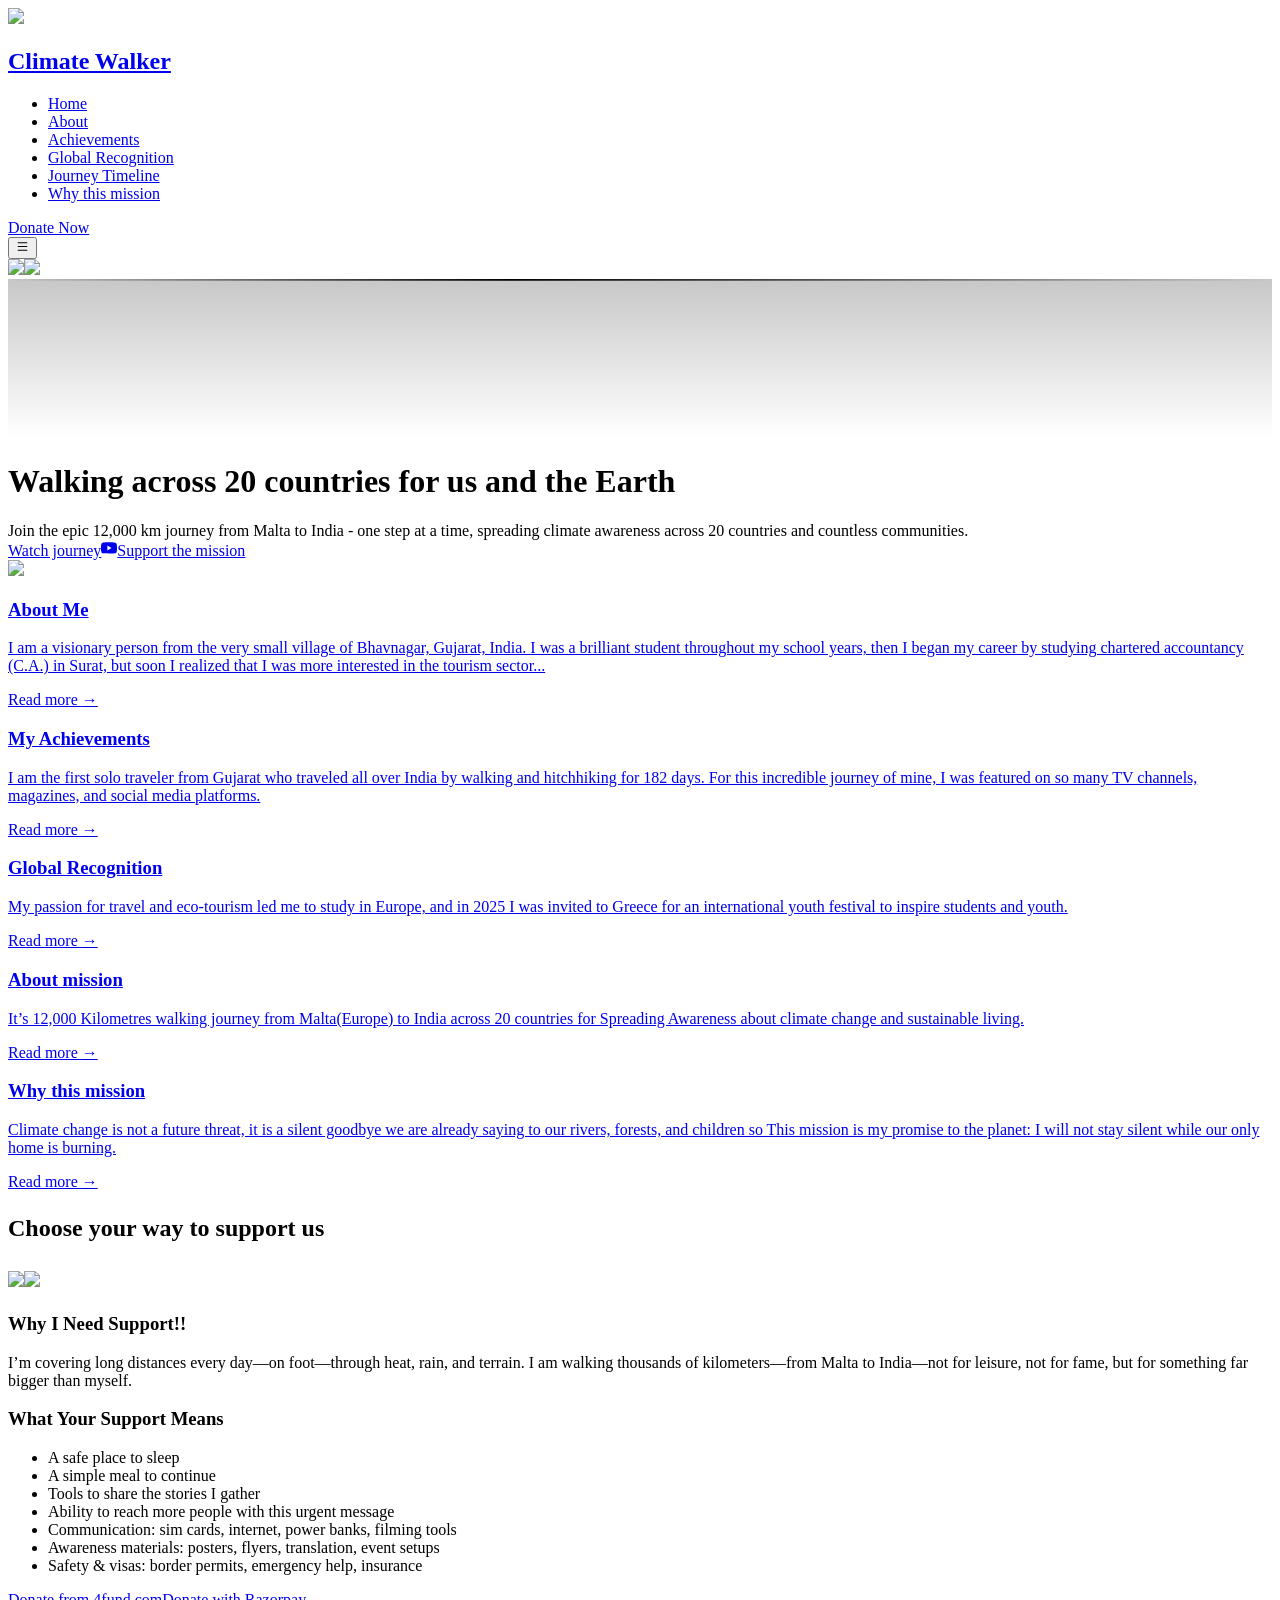
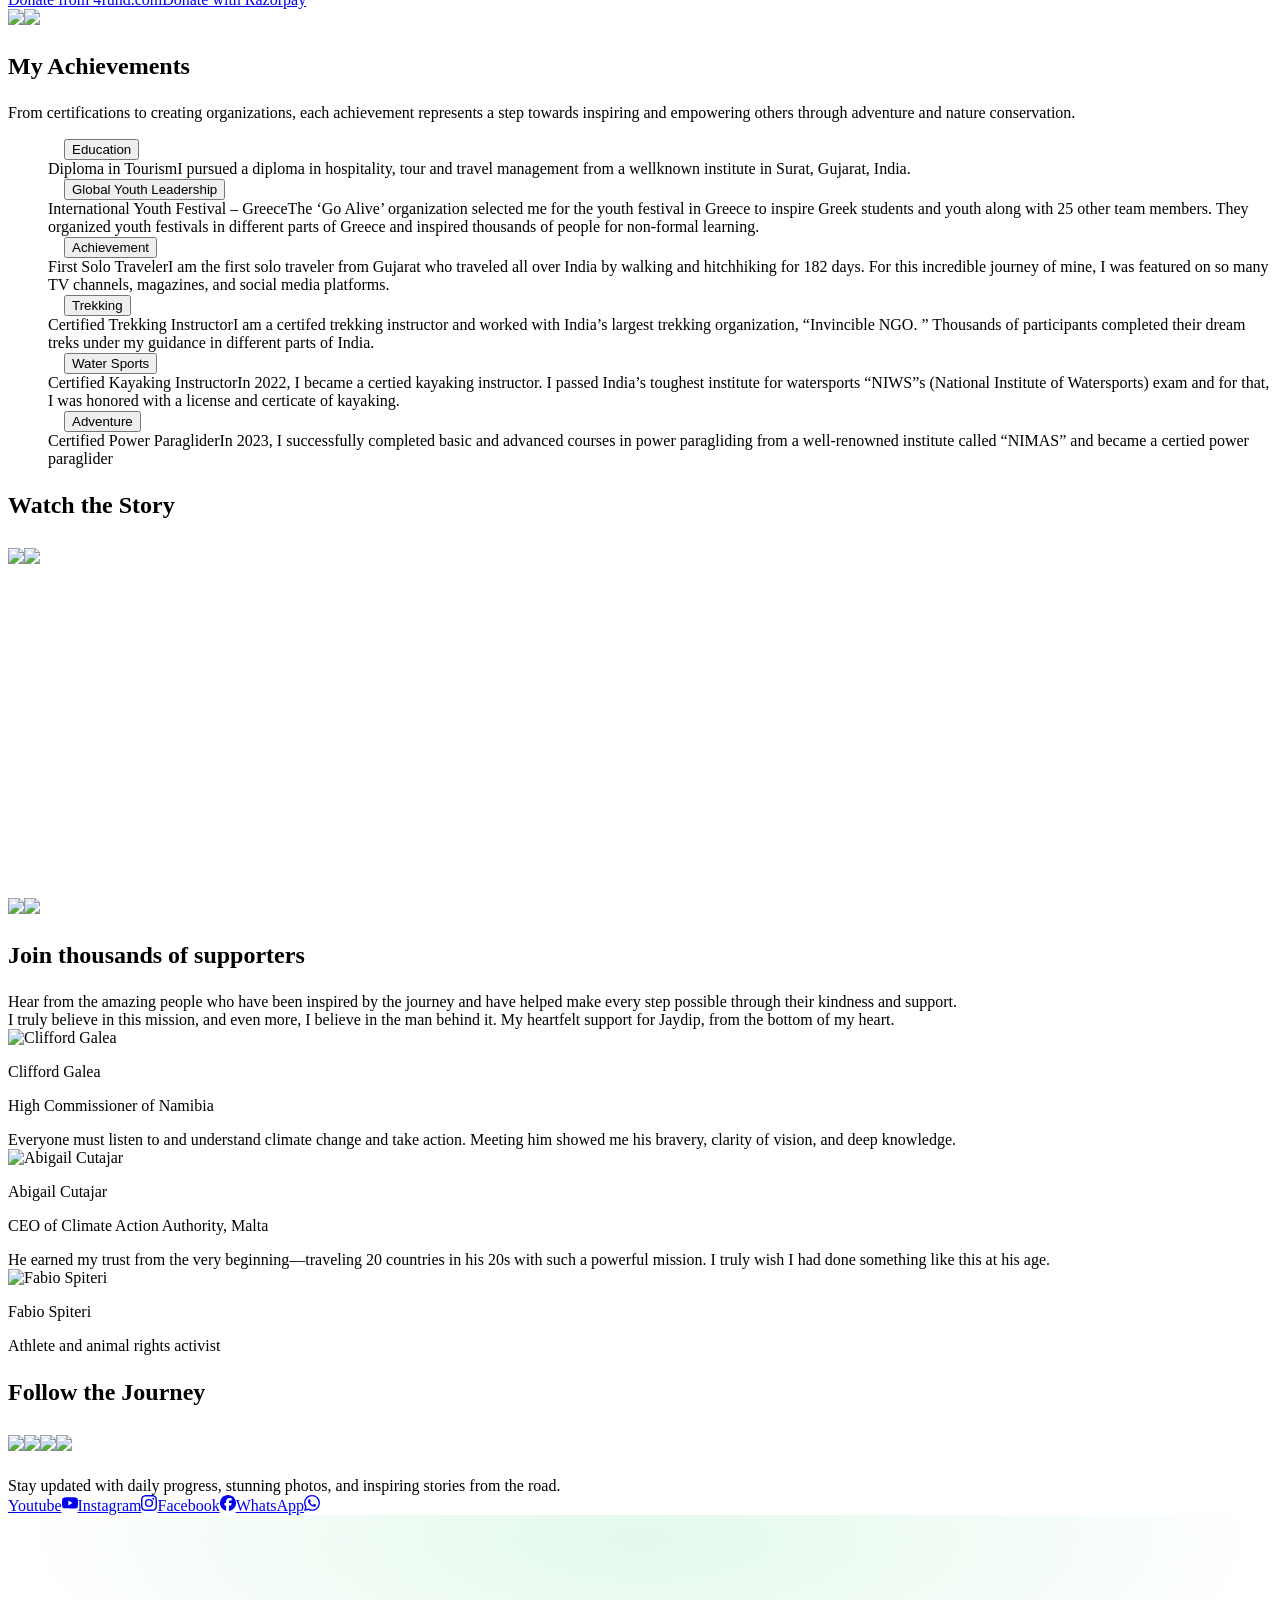
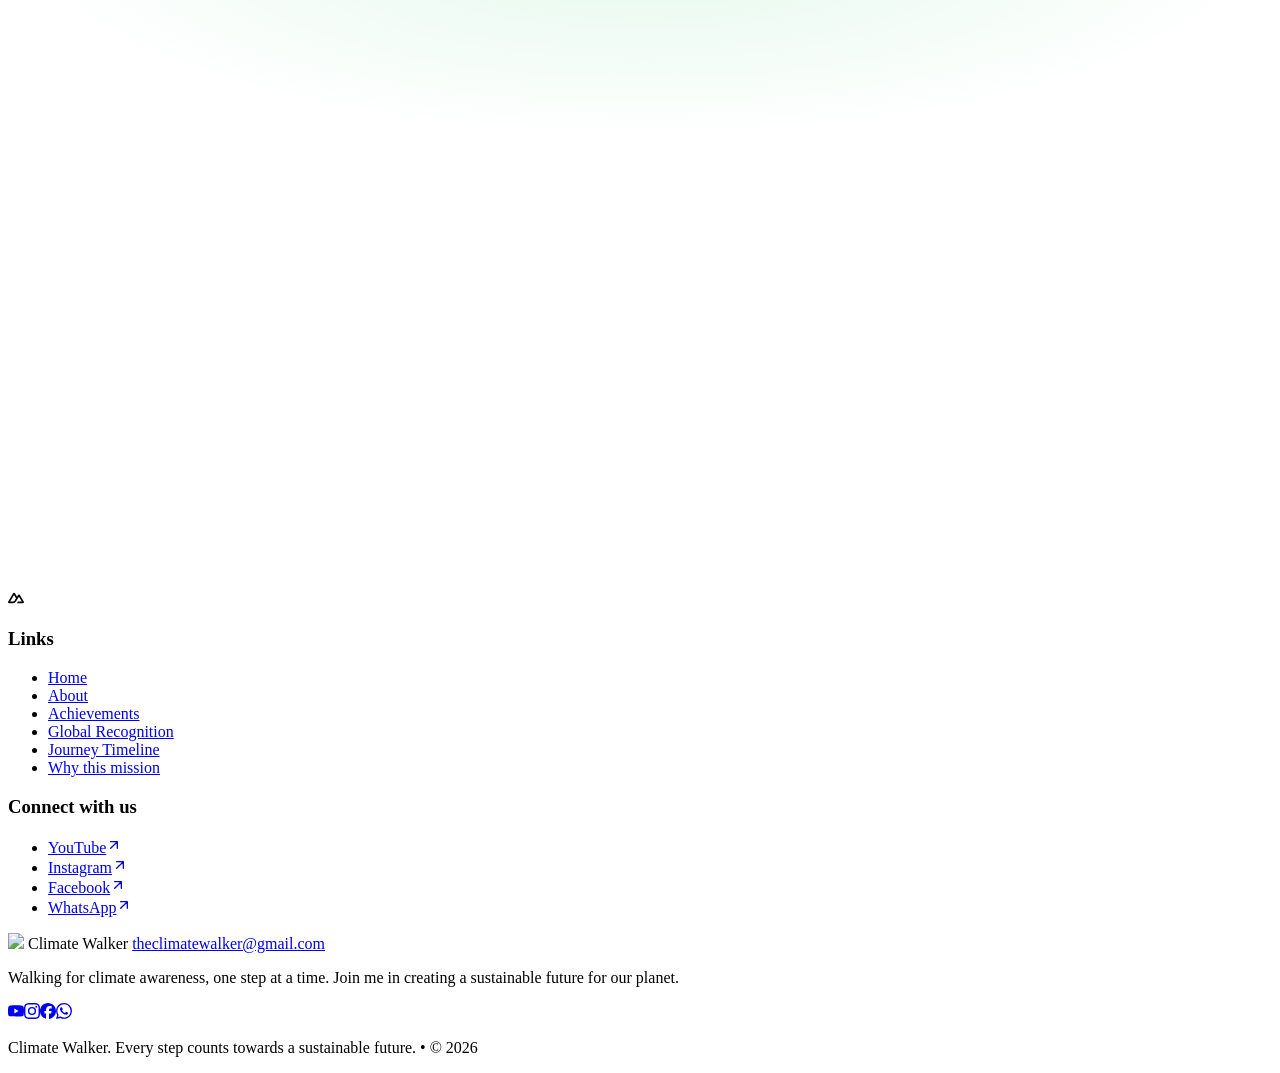
==== commit 062b605c: "Updates" ====
--- a/index.html
+++ b/index.html
@@ -94,5 +94,5 @@
   --ui-warning: var(--ui-color-warning-400);
   --ui-error: var(--ui-color-error-400);
   }
-}</style><title>The Climate Walker | Walking Across the World for a Greener Future</title><style>.stars[data-v-a9a05a88]{left:50%;-webkit-mask-image:linear-gradient(180deg,hsla(0,0%,85%,0),hsla(0,0%,85%,.8) 25%,#d9d9d9 50%,hsla(0,0%,85%,.8) 75%,hsla(0,0%,85%,0));mask-image:linear-gradient(180deg,#d9d9d900,#d9d9d9cc 25%,#d9d9d9,#d9d9d9cc 75%,#d9d9d900);-webkit-mask-size:cover;mask-size:cover;transform:translate(-50%)}.star-layer[data-v-a9a05a88]{animation:risingStarsAnimation-a9a05a88 linear infinite;animation-duration:var(--star-duration);will-change:transform}@keyframes risingStarsAnimation-a9a05a88{0%{transform:translateY(0)}to{transform:translateY(-2000px)}}</style><link rel="stylesheet" href="/Climate-Walker/_nuxt/entry.DoBhG8Ig.css" crossorigin><style>@layer components {:where(.i-lucide\:arrow-up-right){display:inline-block;width:1em;height:1em;background-color:currentColor;-webkit-mask-image:var(--svg);mask-image:var(--svg);-webkit-mask-repeat:no-repeat;mask-repeat:no-repeat;-webkit-mask-size:100% 100%;mask-size:100% 100%;--svg:url("data:image/svg+xml,%3Csvg xmlns='http://www.w3.org/2000/svg' viewBox='0 0 24 24' width='24' height='24'%3E%3Cpath fill='none' stroke='black' stroke-linecap='round' stroke-linejoin='round' stroke-width='2' d='M7 7h10v10M7 17L17 7'/%3E%3C/svg%3E")}:where(.i-lucide\:menu){display:inline-block;width:1em;height:1em;background-color:currentColor;-webkit-mask-image:var(--svg);mask-image:var(--svg);-webkit-mask-repeat:no-repeat;mask-repeat:no-repeat;-webkit-mask-size:100% 100%;mask-size:100% 100%;--svg:url("data:image/svg+xml,%3Csvg xmlns='http://www.w3.org/2000/svg' viewBox='0 0 24 24' width='24' height='24'%3E%3Cpath fill='none' stroke='black' stroke-linecap='round' stroke-linejoin='round' stroke-width='2' d='M4 5h16M4 12h16M4 19h16'/%3E%3C/svg%3E")}:where(.i-simple-icons\:facebook){display:inline-block;width:1em;height:1em;background-color:currentColor;-webkit-mask-image:var(--svg);mask-image:var(--svg);-webkit-mask-repeat:no-repeat;mask-repeat:no-repeat;-webkit-mask-size:100% 100%;mask-size:100% 100%;--svg:url("data:image/svg+xml,%3Csvg xmlns='http://www.w3.org/2000/svg' viewBox='0 0 24 24' width='24' height='24'%3E%3Cpath fill='black' d='M9.101 23.691v-7.98H6.627v-3.667h2.474v-1.58c0-4.085 1.848-5.978 5.858-5.978c.401 0 .955.042 1.468.103a9 9 0 0 1 1.141.195v3.325a9 9 0 0 0-.653-.036a27 27 0 0 0-.733-.009c-.707 0-1.259.096-1.675.309a1.7 1.7 0 0 0-.679.622c-.258.42-.374.995-.374 1.752v1.297h3.919l-.386 2.103l-.287 1.564h-3.246v8.245C19.396 23.238 24 18.179 24 12.044c0-6.627-5.373-12-12-12s-12 5.373-12 12c0 5.628 3.874 10.35 9.101 11.647'/%3E%3C/svg%3E")}:where(.i-simple-icons\:instagram){display:inline-block;width:1em;height:1em;background-color:currentColor;-webkit-mask-image:var(--svg);mask-image:var(--svg);-webkit-mask-repeat:no-repeat;mask-repeat:no-repeat;-webkit-mask-size:100% 100%;mask-size:100% 100%;--svg:url("data:image/svg+xml,%3Csvg xmlns='http://www.w3.org/2000/svg' viewBox='0 0 24 24' width='24' height='24'%3E%3Cpath fill='black' d='M7.03.084c-1.277.06-2.149.264-2.91.563a5.9 5.9 0 0 0-2.124 1.388a5.9 5.9 0 0 0-1.38 2.127C.321 4.926.12 5.8.064 7.076s-.069 1.688-.063 4.947s.021 3.667.083 4.947c.061 1.277.264 2.149.563 2.911c.308.789.72 1.457 1.388 2.123a5.9 5.9 0 0 0 2.129 1.38c.763.295 1.636.496 2.913.552c1.278.056 1.689.069 4.947.063s3.668-.021 4.947-.082c1.28-.06 2.147-.265 2.91-.563a5.9 5.9 0 0 0 2.123-1.388a5.9 5.9 0 0 0 1.38-2.129c.295-.763.496-1.636.551-2.912c.056-1.28.07-1.69.063-4.948c-.006-3.258-.02-3.667-.081-4.947c-.06-1.28-.264-2.148-.564-2.911a5.9 5.9 0 0 0-1.387-2.123a5.9 5.9 0 0 0-2.128-1.38c-.764-.294-1.636-.496-2.914-.55C15.647.009 15.236-.006 11.977 0S8.31.021 7.03.084m.14 21.693c-1.17-.05-1.805-.245-2.228-.408a3.7 3.7 0 0 1-1.382-.895a3.7 3.7 0 0 1-.9-1.378c-.165-.423-.363-1.058-.417-2.228c-.06-1.264-.072-1.644-.08-4.848c-.006-3.204.006-3.583.061-4.848c.05-1.169.246-1.805.408-2.228c.216-.561.477-.96.895-1.382a3.7 3.7 0 0 1 1.379-.9c.423-.165 1.057-.361 2.227-.417c1.265-.06 1.644-.072 4.848-.08c3.203-.006 3.583.006 4.85.062c1.168.05 1.804.244 2.227.408c.56.216.96.475 1.382.895s.681.817.9 1.378c.165.422.362 1.056.417 2.227c.06 1.265.074 1.645.08 4.848c.005 3.203-.006 3.583-.061 4.848c-.051 1.17-.245 1.805-.408 2.23c-.216.56-.477.96-.896 1.38a3.7 3.7 0 0 1-1.378.9c-.422.165-1.058.362-2.226.418c-1.266.06-1.645.072-4.85.079s-3.582-.006-4.848-.06m9.783-16.192a1.44 1.44 0 1 0 1.437-1.442a1.44 1.44 0 0 0-1.437 1.442M5.839 12.012a6.161 6.161 0 1 0 12.323-.024a6.162 6.162 0 0 0-12.323.024M8 12.008A4 4 0 1 1 12.008 16A4 4 0 0 1 8 12.008'/%3E%3C/svg%3E")}:where(.i-simple-icons\:nuxtdotjs){display:inline-block;width:1em;height:1em;background-color:currentColor;-webkit-mask-image:var(--svg);mask-image:var(--svg);-webkit-mask-repeat:no-repeat;mask-repeat:no-repeat;-webkit-mask-size:100% 100%;mask-size:100% 100%;--svg:url("data:image/svg+xml,%3Csvg xmlns='http://www.w3.org/2000/svg' viewBox='0 0 24 24' width='24' height='24'%3E%3Cpath fill='black' d='M13.464 19.83h8.922c.283 0 .562-.073.807-.21a1.6 1.6 0 0 0 .591-.574a1.53 1.53 0 0 0 .216-.783a1.53 1.53 0 0 0-.217-.782L17.792 7.414a1.6 1.6 0 0 0-.591-.573a1.65 1.65 0 0 0-.807-.21c-.283 0-.562.073-.807.21a1.6 1.6 0 0 0-.59.573L13.463 9.99L10.47 4.953a1.6 1.6 0 0 0-.591-.573a1.65 1.65 0 0 0-.807-.21c-.284 0-.562.073-.807.21a1.6 1.6 0 0 0-.591.573L.216 17.481a1.53 1.53 0 0 0-.217.782c0 .275.074.545.216.783a1.6 1.6 0 0 0 .59.574c.246.137.525.21.808.21h5.6c2.22 0 3.856-.946 4.982-2.79l2.733-4.593l1.464-2.457l4.395 7.382h-5.859Zm-6.341-2.46l-3.908-.002l5.858-9.842l2.923 4.921l-1.957 3.29c-.748 1.196-1.597 1.632-2.916 1.632'/%3E%3C/svg%3E")}:where(.i-simple-icons\:whatsapp){display:inline-block;width:1em;height:1em;background-color:currentColor;-webkit-mask-image:var(--svg);mask-image:var(--svg);-webkit-mask-repeat:no-repeat;mask-repeat:no-repeat;-webkit-mask-size:100% 100%;mask-size:100% 100%;--svg:url("data:image/svg+xml,%3Csvg xmlns='http://www.w3.org/2000/svg' viewBox='0 0 24 24' width='24' height='24'%3E%3Cpath fill='black' d='M17.472 14.382c-.297-.149-1.758-.867-2.03-.967c-.273-.099-.471-.148-.67.15c-.197.297-.767.966-.94 1.164c-.173.199-.347.223-.644.075c-.297-.15-1.255-.463-2.39-1.475c-.883-.788-1.48-1.761-1.653-2.059c-.173-.297-.018-.458.13-.606c.134-.133.298-.347.446-.52s.198-.298.298-.497c.099-.198.05-.371-.025-.52s-.669-1.612-.916-2.207c-.242-.579-.487-.5-.669-.51a13 13 0 0 0-.57-.01c-.198 0-.52.074-.792.372c-.272.297-1.04 1.016-1.04 2.479c0 1.462 1.065 2.875 1.213 3.074s2.096 3.2 5.077 4.487c.709.306 1.262.489 1.694.625c.712.227 1.36.195 1.871.118c.571-.085 1.758-.719 2.006-1.413s.248-1.289.173-1.413c-.074-.124-.272-.198-.57-.347m-5.421 7.403h-.004a9.87 9.87 0 0 1-5.031-1.378l-.361-.214l-3.741.982l.998-3.648l-.235-.374a9.86 9.86 0 0 1-1.51-5.26c.001-5.45 4.436-9.884 9.888-9.884c2.64 0 5.122 1.03 6.988 2.898a9.82 9.82 0 0 1 2.893 6.994c-.003 5.45-4.437 9.884-9.885 9.884m8.413-18.297A11.82 11.82 0 0 0 12.05 0C5.495 0 .16 5.335.157 11.892c0 2.096.547 4.142 1.588 5.945L.057 24l6.305-1.654a11.9 11.9 0 0 0 5.683 1.448h.005c6.554 0 11.89-5.335 11.893-11.893a11.82 11.82 0 0 0-3.48-8.413'/%3E%3C/svg%3E")}:where(.i-simple-icons\:youtube){display:inline-block;width:1em;height:1em;background-color:currentColor;-webkit-mask-image:var(--svg);mask-image:var(--svg);-webkit-mask-repeat:no-repeat;mask-repeat:no-repeat;-webkit-mask-size:100% 100%;mask-size:100% 100%;--svg:url("data:image/svg+xml,%3Csvg xmlns='http://www.w3.org/2000/svg' viewBox='0 0 24 24' width='24' height='24'%3E%3Cpath fill='black' d='M23.498 6.186a3.02 3.02 0 0 0-2.122-2.136C19.505 3.545 12 3.545 12 3.545s-7.505 0-9.377.505A3.02 3.02 0 0 0 .502 6.186C0 8.07 0 12 0 12s0 3.93.502 5.814a3.02 3.02 0 0 0 2.122 2.136c1.871.505 9.376.505 9.376.505s7.505 0 9.377-.505a3.02 3.02 0 0 0 2.122-2.136C24 15.93 24 12 24 12s0-3.93-.502-5.814M9.545 15.568V8.432L15.818 12z'/%3E%3C/svg%3E")}}</style><link rel="preload" as="fetch" crossorigin="anonymous" href="/Climate-Walker/_payload.json?f9be34ae-622c-486a-852b-d2f6e1a4b5e2"><link rel="modulepreload" as="script" crossorigin href="/Climate-Walker/_nuxt/Bv3I1yVI.js"><link rel="modulepreload" as="script" crossorigin href="/Climate-Walker/_nuxt/v3RrtVZ6.js"><link rel="modulepreload" as="script" crossorigin href="/Climate-Walker/_nuxt/FYH657DQ.js"><link rel="modulepreload" as="script" crossorigin href="/Climate-Walker/_nuxt/lQiRT_5p.js"><link rel="modulepreload" as="script" crossorigin href="/Climate-Walker/_nuxt/iik6CYzq.js"><link rel="modulepreload" as="script" crossorigin href="/Climate-Walker/_nuxt/dn-XXgV_.js"><link rel="modulepreload" as="script" crossorigin href="/Climate-Walker/_nuxt/yfnyFFuV.js"><link rel="modulepreload" as="script" crossorigin href="/Climate-Walker/_nuxt/Cvns2y1h.js"><link rel="modulepreload" as="script" crossorigin href="/Climate-Walker/_nuxt/XD0G4zmg.js"><link rel="preload" as="fetch" fetchpriority="low" crossorigin="anonymous" href="/Climate-Walker/_nuxt/builds/meta/f9be34ae-622c-486a-852b-d2f6e1a4b5e2.json"><meta name="theme-color" content="white"><link rel="icon" href="/favicon.ico"><meta property="og:image" content="https://ui.nuxt.com/assets/templates/nuxt/landing-light.png"><meta name="twitter:image" content="https://ui.nuxt.com/assets/templates/nuxt/landing-light.png"><meta name="twitter:card" content="summary_large_image"><meta property="og:title" content="The Climate Walker | Walking Across the World for a Greener Future"><meta name="description" content="Follow the Climate Walker on a 12,000 km journey from Malta to India, inspiring climate awareness, sustainability, and unity across 20 nations."><meta property="og:description" content="Follow the Climate Walker on a 12,000 km journey from Malta to India, inspiring climate awareness, sustainability, and unity across 20 nations."><meta property="og:type" content="website"><meta property="og:url" content="https://theclimatewalker.com/"><script type="module" src="/Climate-Walker/_nuxt/Bv3I1yVI.js" crossorigin></script><script>"use strict";(()=>{const t=window,e=document.documentElement,c=["dark","light"],n=getStorageValue("localStorage","nuxt-color-mode")||"system";let i=n==="system"?u():n;const r=e.getAttribute("data-color-mode-forced");r&&(i=r),l(i),t["__NUXT_COLOR_MODE__"]={preference:n,value:i,getColorScheme:u,addColorScheme:l,removeColorScheme:d};function l(o){const s=""+o+"",a="";e.classList?e.classList.add(s):e.className+=" "+s,a&&e.setAttribute("data-"+a,o)}function d(o){const s=""+o+"",a="";e.classList?e.classList.remove(s):e.className=e.className.replace(new RegExp(s,"g"),""),a&&e.removeAttribute("data-"+a)}function f(o){return t.matchMedia("(prefers-color-scheme"+o+")")}function u(){if(t.matchMedia&&f("").media!=="not all"){for(const o of c)if(f(":"+o).matches)return o}return"light"}})();function getStorageValue(t,e){switch(t){case"localStorage":return window.localStorage.getItem(e);case"sessionStorage":return window.sessionStorage.getItem(e);case"cookie":return getCookie(e);default:return null}}function getCookie(t){const c=("; "+window.document.cookie).split("; "+t+"=");if(c.length===2)return c.pop()?.split(";").shift()}</script></head><body><div id="__nuxt" class="isolate"><!--[--><!--[--><!--[--><!--[--><!--[--><!--[--><!----><!----><!----><header class="bg-default/75 backdrop-blur border-b border-default h-(--ui-header-height) sticky top-0 z-50"><!--[--><!--]--><div class="w-full max-w-(--ui-container) mx-auto px-4 sm:px-6 lg:px-8 flex items-center justify-between gap-3 h-full"><!--[--><div class="lg:flex-1 flex items-center gap-1.5"><!----><!--[--><a aria-current="page" href="/Climate-Walker/" class="router-link-active router-link-exact-active"><div class="flex items-center gap-2 h-12 w-auto h-6 shrink-0"><img src="/Climate-Walker/climate-walker-logo.png" class="h-10"><h2 class="text-lg font-bold">Climate Walker</h2></div></a><!--]--></div><div class="hidden lg:flex"><!--[--><!--]--></div><div class="flex items-center justify-end lg:flex-1 gap-1.5"><!--[--><!--[--><!----><!----><nav data-collapsed="false" class="relative gap-1.5 [&amp;&gt;div]:min-w-0 items-center justify-between hidden lg:block" aria-label="Main" data-orientation="horizontal" dir="ltr" data-reka-navigation-menu><!--[--><!--[--><!--]--><!--[--><!--[--><div style="position:relative;"><ul class="isolate min-w-0 flex items-center" data-orientation="horizontal"><!--[--><!--[--><li data-menu-item class="min-w-0 py-2"><!--[--><!--[--><a href="/Climate-Walker/#home" data-reka-collection-item data-active aria-current="page" class="group relative w-full flex items-center gap-1.5 font-medium text-sm before:absolute before:z-[-1] before:rounded-md focus:outline-none focus-visible:outline-none dark:focus-visible:outline-none focus-visible:before:ring-inset focus-visible:before:ring-2 focus-visible:before:ring-primary px-2.5 py-1.5 before:inset-x-px before:inset-y-0 text-primary"><!--[--><!--[--><!--[--><!----><!--]--><span class="truncate"><!--[-->Home<!--]--><!----></span><!----><!--]--><!--]--></a><!----><!--]--><!----><!--]--></li><li data-menu-item class="min-w-0 py-2"><!--[--><!--[--><a href="/Climate-Walker/about" data-reka-collection-item class="group relative w-full flex items-center gap-1.5 font-medium text-sm before:absolute before:z-[-1] before:rounded-md focus:outline-none focus-visible:outline-none dark:focus-visible:outline-none focus-visible:before:ring-inset focus-visible:before:ring-2 focus-visible:before:ring-primary px-2.5 py-1.5 before:inset-x-px before:inset-y-0 text-muted hover:text-highlighted transition-colors data-[state=open]:text-highlighted"><!--[--><!--[--><!--[--><!----><!--]--><span class="truncate"><!--[-->About<!--]--><!----></span><!----><!--]--><!--]--></a><!----><!--]--><!----><!--]--></li><li data-menu-item class="min-w-0 py-2"><!--[--><!--[--><a href="/Climate-Walker/#achievements" data-reka-collection-item class="group relative w-full flex items-center gap-1.5 font-medium text-sm before:absolute before:z-[-1] before:rounded-md focus:outline-none focus-visible:outline-none dark:focus-visible:outline-none focus-visible:before:ring-inset focus-visible:before:ring-2 focus-visible:before:ring-primary px-2.5 py-1.5 before:inset-x-px before:inset-y-0 text-muted hover:text-highlighted transition-colors data-[state=open]:text-highlighted"><!--[--><!--[--><!--[--><!----><!--]--><span class="truncate"><!--[-->Achievements<!--]--><!----></span><!----><!--]--><!--]--></a><!----><!--]--><!----><!--]--></li><li data-menu-item class="min-w-0 py-2"><!--[--><!--[--><a href="/Climate-Walker/global-recognition" data-reka-collection-item class="group relative w-full flex items-center gap-1.5 font-medium text-sm before:absolute before:z-[-1] before:rounded-md focus:outline-none focus-visible:outline-none dark:focus-visible:outline-none focus-visible:before:ring-inset focus-visible:before:ring-2 focus-visible:before:ring-primary px-2.5 py-1.5 before:inset-x-px before:inset-y-0 text-muted hover:text-highlighted transition-colors data-[state=open]:text-highlighted"><!--[--><!--[--><!--[--><!----><!--]--><span class="truncate"><!--[-->Global Recognition<!--]--><!----></span><!----><!--]--><!--]--></a><!----><!--]--><!----><!--]--></li><li data-menu-item class="min-w-0 py-2"><!--[--><!--[--><a href="/Climate-Walker/journey-timeline" data-reka-collection-item class="group relative w-full flex items-center gap-1.5 font-medium text-sm before:absolute before:z-[-1] before:rounded-md focus:outline-none focus-visible:outline-none dark:focus-visible:outline-none focus-visible:before:ring-inset focus-visible:before:ring-2 focus-visible:before:ring-primary px-2.5 py-1.5 before:inset-x-px before:inset-y-0 text-muted hover:text-highlighted transition-colors data-[state=open]:text-highlighted"><!--[--><!--[--><!--[--><!----><!--]--><span class="truncate"><!--[-->Journey Timeline<!--]--><!----></span><!----><!--]--><!--]--></a><!----><!--]--><!----><!--]--></li><li data-menu-item class="min-w-0 py-2"><!--[--><!--[--><a href="/Climate-Walker/why-this-mission" data-reka-collection-item class="group relative w-full flex items-center gap-1.5 font-medium text-sm before:absolute before:z-[-1] before:rounded-md focus:outline-none focus-visible:outline-none dark:focus-visible:outline-none focus-visible:before:ring-inset focus-visible:before:ring-2 focus-visible:before:ring-primary px-2.5 py-1.5 before:inset-x-px before:inset-y-0 text-muted hover:text-highlighted transition-colors data-[state=open]:text-highlighted"><!--[--><!--[--><!--[--><!----><!--]--><span class="truncate"><!--[-->Why this mission<!--]--><!----></span><!----><!--]--><!--]--></a><!----><!--]--><!----><!--]--></li><!--]--><!--]--></ul></div><!----><!--]--><!--]--><!--[--><!--]--><div class="absolute top-full left-0 flex w-full justify-center"><!----><!----></div><!--]--></nav><!--]--><!--[--><!--[--><a href="#support-us" class="rounded-md font-medium items-center disabled:cursor-not-allowed aria-disabled:cursor-not-allowed disabled:opacity-75 aria-disabled:opacity-75 transition-colors px-2.5 py-1.5 text-sm gap-1.5 text-primary ring ring-inset ring-primary/25 bg-primary/10 hover:bg-primary/15 active:bg-primary/15 disabled:bg-primary/10 aria-disabled:bg-primary/10 focus:outline-none focus-visible:ring-2 focus-visible:ring-primary hidden lg:block"><!--[--><!--[--><!----><!--]--><!--[--><span class="truncate">Donate Now</span><!--]--><!--[--><!----><!--]--><!--]--></a><!--]--><!--]--><!--[--><!--[--><div class="size-8"></div><!--]--><!--]--><!--]--><!--[--><!--[--><!--[--><button type="button" aria-label="Open menu" class="rounded-md font-medium inline-flex items-center disabled:cursor-not-allowed aria-disabled:cursor-not-allowed disabled:opacity-75 aria-disabled:opacity-75 transition-colors text-sm gap-1.5 text-default hover:bg-elevated active:bg-elevated focus:outline-none focus-visible:bg-elevated hover:disabled:bg-transparent dark:hover:disabled:bg-transparent hover:aria-disabled:bg-transparent dark:hover:aria-disabled:bg-transparent p-1.5 lg:hidden -me-1.5"><!--[--><!--[--><span class="iconify i-lucide:menu shrink-0 size-5" aria-hidden="true" style=""></span><!--]--><!--[--><!----><!--]--><!--[--><!----><!--]--><!--]--></button><!--]--><!--]--><!--]--></div><!--]--></div><!--[--><!--]--></header><!--[--><!----><!--v-if--><!--]--><!--]--><div class="min-h-[calc(100vh-var(--ui-header-height))]"><!--[--><div class="relative"><div class="hidden lg:block"><!--[--><img onerror="this.setAttribute(&#39;data-error&#39;, 1)" data-nuxt-img srcset="/Climate-Walker/_ipx/_/images/light/line-1.svg 1x, /Climate-Walker/_ipx/_/images/light/line-1.svg 2x" class="dark:hidden absolute pointer-events-none pb-10 left-0 top-0 object-cover h-[650px]" src="/Climate-Walker/_ipx/_/images/light/line-1.svg"><img onerror="this.setAttribute(&#39;data-error&#39;, 1)" data-nuxt-img srcset="/Climate-Walker/_ipx/_/images/dark/line-1.svg 1x, /Climate-Walker/_ipx/_/images/dark/line-1.svg 2x" class="hidden dark:block absolute pointer-events-none pb-10 left-0 top-0 object-cover h-[650px]" src="/Climate-Walker/_ipx/_/images/dark/line-1.svg"><!--]--></div><div data-orientation="vertical" class="relative isolate" id="home"><!--[--><div class="absolute w-full -top-px transition-all text-primary shrink-0 opacity-0 duration-1000"><svg viewBox="0 0 1440 181" fill="none" xmlns="http://www.w3.org/2000/svg" class="pointer-events-none"><mask id="path-1-inside-1_414_5526" fill="white"><path d="M0 0H1440V181H0V0Z"></path></mask><path d="M0 0H1440V181H0V0Z" fill="url(#paint0_linear_414_5526)" fill-opacity="0.22"></path><path d="M0 2H1440V-2H0V2Z" fill="url(#paint1_linear_414_5526)" mask="url(#path-1-inside-1_414_5526)"></path><defs><linearGradient id="paint0_linear_414_5526" x1="720" y1="0" x2="720" y2="181" gradientUnits="userSpaceOnUse"><stop stop-color="currentColor"></stop><stop offset="1" stop-color="currentColor" stop-opacity="0"></stop></linearGradient><linearGradient id="paint1_linear_414_5526" x1="0" y1="90.5" x2="1440" y2="90.5" gradientUnits="userSpaceOnUse"><stop stop-color="currentColor" stop-opacity="0"></stop><stop offset="0.395" stop-color="currentColor"></stop><stop offset="1" stop-color="currentColor" stop-opacity="0"></stop></linearGradient></defs></svg></div><!--]--><div class="w-full max-w-(--ui-container) mx-auto px-4 sm:px-6 lg:px-8 flex flex-col lg:grid py-24 sm:py-32 lg:py-40 gap-16 sm:gap-y-24 md:pt-18 lg:pt-20"><!--[--><div class="text-center"><div class=""><!--[--><!----><h1 class="text-5xl sm:text-7xl text-pretty tracking-tight font-bold text-highlighted max-w-3xl mx-auto"><!--[--><!--[--><div class="">Walking across 20 countries for us and the Earth</div><!--]--><!--]--></h1><div class="text-lg sm:text-xl/8 text-muted text-balance mt-6"><!--[-->Join the epic 12,000 km journey from Malta to India - one step at a time, spreading climate awareness across 20 countries and countless communities.<!--]--></div><!--]--></div><!----><div class="mt-10"><!--[--><div class="flex flex-wrap gap-x-6 gap-y-3 justify-center"><!--[--><!--[--><!--[--><!--[--><a href="https://www.youtube.com/@the.climate.walker" rel="noopener noreferrer" target="_blank" class="rounded-md font-medium inline-flex items-center disabled:cursor-not-allowed aria-disabled:cursor-not-allowed disabled:opacity-75 aria-disabled:opacity-75 transition-colors px-3 py-2 text-base gap-2 active:bg-primary/10 focus:outline-none focus-visible:bg-primary/10 disabled:bg-transparent aria-disabled:bg-transparent dark:disabled:bg-transparent dark:aria-disabled:bg-transparent bg-red-600 text-white hover:bg-red-700"><!--[--><!--[--><!----><!--]--><!--[--><span class="truncate">Watch journey</span><!--]--><!--[--><span class="iconify i-simple-icons:youtube shrink-0 size-6" aria-hidden="true" style=""></span><!--]--><!--]--></a><!--]--><!--]--><!--[--><!--[--><a href="#support-us" class="rounded-md font-medium inline-flex items-center disabled:cursor-not-allowed aria-disabled:cursor-not-allowed disabled:opacity-75 aria-disabled:opacity-75 transition-colors px-3 py-2 text-base gap-2 ring ring-inset ring-accented text-default bg-default hover:bg-elevated active:bg-elevated disabled:bg-default aria-disabled:bg-default focus:outline-none focus-visible:ring-2 focus-visible:ring-inverted"><!--[--><!--[--><!----><!--]--><!--[--><span class="truncate">Support the mission</span><!--]--><!--[--><!----><!--]--><!--]--></a><!--]--><!--]--><!--]--><!--]--></div><!--]--></div></div><!----><!--]--></div><!--[--><!--]--></div><section data-orientation="horizontal" class="relative isolate" id="about"><!--[--><!--]--><div class="w-full px-4 sm:px-6 flex flex-col lg:grid py-16 sm:py-24 lg:py-32 gap-8 sm:gap-16 lg:grid-cols-2 lg:items-center lg:px-0 2xl:px-20 mx-0 max-w-none md:mr-10"><!--[--><!----><!--[--><img src="/images/my_journey.PNG" class="block w-full max-w-md md:2xl:max-w-lg rounded-md"><div class="flex flex-col gap-4"><!--[--><a href="/Climate-Walker/about" class="group block transition"><div class="border-l border-primary pl-4 rounded-md hover:bg-primary/5 cursor-pointer p-2"><h3 class="text-xl font-semibold mb-2">About Me</h3><p class="text-gray-700 dark:text-gray-300 line-clamp-3">I am a visionary person from the very small village of Bhavnagar, Gujarat, India. I was a brilliant student throughout my school years, then I began my career by studying chartered accountancy (C.A.) in Surat, but soon I realized that I was more interested in the tourism sector...</p><span class="inline-flex items-center gap-1 text-primary font-medium"> Read more <span class="transition-transform group-hover:translate-x-2">→</span></span></div></a><a aria-current="page" href="/Climate-Walker/#achievements" class="router-link-active router-link-exact-active group block transition"><div class="border-l border-default pt-4 pl-4 rounded-md hover:bg-primary/5 cursor-pointer p-2"><h3 class="text-xl font-semibold mb-2">My Achievements</h3><p class="text-gray-700 dark:text-gray-300 line-clamp-3">I am the first solo traveler from Gujarat who traveled all over India by walking and hitchhiking for 182 days. For this incredible journey of mine, I was featured on so many TV channels, magazines, and social media platforms.</p><span class="inline-flex items-center gap-1 text-primary font-medium"> Read more <span class="transition-transform group-hover:translate-x-2">→</span></span></div></a><a href="/Climate-Walker/global-recognition" class="group block transition"><div class="border-l border-default pt-4 pl-4 rounded-md hover:bg-primary/5 cursor-pointer p-2"><h3 class="text-xl font-semibold mb-2">Global Recognition</h3><p class="text-gray-700 dark:text-gray-300 line-clamp-3">My passion for travel and eco-tourism led me to study in Europe, and in 2025 I was invited to Greece for an international youth festival to inspire students and youth.</p><span class="inline-flex items-center gap-1 text-primary font-medium"> Read more <span class="transition-transform group-hover:translate-x-2">→</span></span></div></a><a href="/Climate-Walker/journey-timeline" class="group block transition"><div class="border-l border-default pt-4 pl-4 rounded-md hover:bg-primary/5 cursor-pointer p-2"><h3 class="text-xl font-semibold mb-2">About mission</h3><p class="text-gray-700 dark:text-gray-300 line-clamp-3">It’s 12,000 Kilometres walking journey from Malta(Europe) to India across 20 countries for Spreading Awareness about climate change and sustainable living.</p><span class="inline-flex items-center gap-1 text-primary font-medium"> Read more <span class="transition-transform group-hover:translate-x-2">→</span></span></div></a><a href="/Climate-Walker/why-this-mission" class="group block transition"><div class="border-l border-default pt-4 pl-4 rounded-md hover:bg-primary/5 cursor-pointer p-2"><h3 class="text-xl font-semibold mb-2">Why this mission</h3><p class="text-gray-700 dark:text-gray-300 line-clamp-3">Climate change is not a future threat, it is a silent goodbye we are already saying to our rivers, forests, and children so This mission is my promise to the planet: I will not stay silent while our only home is burning.</p><span class="inline-flex items-center gap-1 text-primary font-medium"> Read more <span class="transition-transform group-hover:translate-x-2">→</span></span></div></a><!--]--></div><!--]--><!--]--></div><!--[--><!--]--></section><div data-orientation="horizontal" role="separator" class="flex items-center align-center text-center w-full flex-row"><!--[--><!--[--><div class="w-full border-solid border-t border-primary/30"></div><!----><!--]--><!--]--></div><section data-orientation="vertical" class="relative isolate overflow-hidden" id="support-us"><!--[--><!--]--><div class="w-full px-4 sm:px-6 flex flex-col lg:grid py-16 sm:py-24 lg:py-32 gap-8 sm:gap-16 lg:px-0 2xl:px-20 mx-0 max-w-none md:mr-10"><!--[--><div class=""><div class=""><!--[--><!----><!----><h2 class="text-3xl sm:text-4xl lg:text-5xl text-pretty tracking-tight font-bold text-highlighted text-left @container relative"><!--[--><!--[--><div class=""><p class="my-5 leading-7 text-pretty"><!--[-->Choose your way to <span class="text-primary">support</span> us<!--]--></p></div><!--]--><div class="hidden @min-[1120px]:block"><!--[--><img onerror="this.setAttribute(&#39;data-error&#39;, 1)" data-nuxt-img srcset="/Climate-Walker/_ipx/_/images/light/line-4.svg 1x, /Climate-Walker/_ipx/_/images/light/line-4.svg 2x" class="dark:hidden absolute top-0 right-0 size-full transform translate-x-[60%]" src="/Climate-Walker/_ipx/_/images/light/line-4.svg"><img onerror="this.setAttribute(&#39;data-error&#39;, 1)" data-nuxt-img srcset="/Climate-Walker/_ipx/_/images/dark/line-4.svg 1x, /Climate-Walker/_ipx/_/images/dark/line-4.svg 2x" class="hidden dark:block absolute top-0 right-0 size-full transform translate-x-[60%]" src="/Climate-Walker/_ipx/_/images/dark/line-4.svg"><!--]--></div><!--]--></h2><!----><!--]--></div><!----><!----></div><!--[--><div class="absolute rounded-full -left-10 top-10 size-[300px] z-10 bg-primary opacity-30 blur-[200px]"></div><div class="absolute rounded-full -right-10 -bottom-10 size-[300px] z-10 bg-primary opacity-30 blur-[200px]"></div><div class="grid md:grid-cols-2"><div class="space-y-8"><!--[--><div class="border-l border-primary pl-4"><h3 class="text-xl font-semibold mb-2">Why I Need Support!!</h3><p class="text-gray-700 dark:text-gray-300">I’m covering long distances every day—on foot—through heat, rain, and terrain. I am walking thousands of kilometers—from Malta to India—not for leisure, not for fame, but for something far bigger than myself.
-</p><!----></div><div class="border-l border-default pt-4 pl-4"><h3 class="text-xl font-semibold mb-2">What Your Support Means</h3><!----><ul class="list-disc ml-6 space-y-1 text-gray-700 dark:text-gray-300"><!--[--><li>A safe place to sleep</li><li>A simple meal to continue</li><li>Tools to share the stories I gather</li><li>Ability to reach more people with this urgent message</li><li>Communication: sim cards, internet, power banks, filming tools</li><li>Awareness materials: posters, flyers, translation, event setups</li><li>Safety &amp; visas: border permits, emergency help, insurance</li><!--]--></ul></div><!--]--></div><div class="mt-12 md:mt-0 flex flex-col items-center justify-center gap-6"><!--[--><!--[--><!--[--><a href="https://4fund.com/12-000-kilometre-walk-malta-to-india-for-climate-awareness" rel="noopener noreferrer" class="font-medium disabled:cursor-not-allowed aria-disabled:cursor-not-allowed disabled:opacity-75 aria-disabled:opacity-75 transition-colors text-base gap-2 text-inverted bg-primary hover:bg-primary/75 active:bg-primary/75 disabled:bg-primary aria-disabled:bg-primary focus-visible:outline-2 focus-visible:outline-offset-2 focus-visible:outline-primary w-76 px-8 py-3 rounded-md shadow-md flex justify-center items-center"><!--[--><!--[--><!----><!--]--><!--[--><span class="truncate">Donate from 4fund.com</span><!--]--><!--[--><!----><!--]--><!--]--></a><!--]--><!--]--><!--[--><!--[--><a href="https://rzp.io/rzp/EERYYaM" rel="noopener noreferrer" class="font-medium disabled:cursor-not-allowed aria-disabled:cursor-not-allowed disabled:opacity-75 aria-disabled:opacity-75 transition-colors text-base gap-2 ring ring-inset ring-primary/50 text-primary hover:bg-primary/10 active:bg-primary/10 disabled:bg-transparent aria-disabled:bg-transparent dark:disabled:bg-transparent dark:aria-disabled:bg-transparent focus:outline-none focus-visible:ring-2 focus-visible:ring-primary w-76 px-8 py-3 rounded-md shadow-md flex justify-center items-center"><!--[--><!--[--><!----><!--]--><!--[--><span class="truncate">Donate with Razorpay</span><!--]--><!--[--><!----><!--]--><!--]--></a><!--]--><!--]--><!--]--></div></div><!--]--><!--]--></div><!--[--><!--]--></section><section data-orientation="vertical" class="isolate relative overflow-hidden" id="achievements"><!--[--><!--]--><div class="w-full max-w-(--ui-container) mx-auto px-4 sm:px-6 lg:px-8 flex flex-col lg:grid py-16 sm:py-24 lg:py-32 gap-8 sm:gap-16"><!--[--><div class=""><div class=""><!--[--><!----><div class="mb-3 justify-center"><!--[--><!--[--><img onerror="this.setAttribute(&#39;data-error&#39;, 1)" data-nuxt-img srcset="/Climate-Walker/_ipx/_/images/light/line-3.svg 1x, /Climate-Walker/_ipx/_/images/light/line-3.svg 2x" class="dark:hidden absolute -top-10 sm:top-0 right-1/2 h-24" src="/Climate-Walker/_ipx/_/images/light/line-3.svg"><img onerror="this.setAttribute(&#39;data-error&#39;, 1)" data-nuxt-img srcset="/Climate-Walker/_ipx/_/images/dark/line-3.svg 1x, /Climate-Walker/_ipx/_/images/dark/line-3.svg 2x" class="hidden dark:block absolute -top-10 sm:top-0 right-1/2 h-24" src="/Climate-Walker/_ipx/_/images/dark/line-3.svg"><!--]--><!--]--></div><h2 class="text-3xl sm:text-4xl lg:text-5xl text-pretty tracking-tight font-bold text-highlighted text-center"><!--[--><!--[--><div class=""><p class="my-5 leading-7 text-pretty"><!--[-->My <span class="text-primary">Achievements</span><!--]--></p></div><!--]--><!--]--></h2><div class="text-base sm:text-lg text-muted text-center text-balance mt-6"><!--[-->From certifications to creating organizations, each achievement represents a step towards inspiring and empowering others through adventure and nature conservation.<!--]--></div><!--]--></div><div class="mt-16"><!--[--><ul class="grid sm:grid-cols-2 lg:grid-cols-3 gap-8"><!--[--><!--[--><div data-orientation="vertical" class="relative flex rounded-lg bg-default ring ring-default group" style=""><!----><div class="relative flex flex-col flex-1 lg:grid gap-x-8 gap-y-4 p-4 sm:p-4"><!----><!--[--><div class="flex justify-between items-center"><svg xmlns="http://www.w3.org/2000/svg" xmlns:xlink="http://www.w3.org/1999/xlink" aria-hidden="true" role="img" style="" width="1em" height="1em" viewBox="0 0 16 16" class="text-primary text-5xl mb-3"></svg><!--[--><!--[--><button type="button" class="rounded-md font-medium items-center disabled:cursor-not-allowed aria-disabled:cursor-not-allowed disabled:opacity-75 aria-disabled:opacity-75 transition-colors px-2.5 py-1.5 text-sm gap-1.5 text-primary ring ring-inset ring-primary/25 bg-primary/10 hover:bg-primary/15 active:bg-primary/15 disabled:bg-primary/10 aria-disabled:bg-primary/10 focus:outline-none focus-visible:ring-2 focus-visible:ring-primary block"><!--[--><!--[--><!----><!--]--><!--[--><span class="truncate">Education</span><!--]--><!--[--><!----><!--]--><!--]--></button><!--]--><!--]--></div><div class="flex flex-col gap-2"><span class="text-lg font-semibold">Diploma in Tourism</span><span class="text-sm text-muted">I pursued a diploma in hospitality, tour and travel management from a wellknown institute in Surat, Gujarat, India.</span></div><!--]--></div><!----></div><div data-orientation="vertical" class="relative flex rounded-lg bg-default ring ring-default group" style=""><!----><div class="relative flex flex-col flex-1 lg:grid gap-x-8 gap-y-4 p-4 sm:p-4"><!----><!--[--><div class="flex justify-between items-center"><svg xmlns="http://www.w3.org/2000/svg" xmlns:xlink="http://www.w3.org/1999/xlink" aria-hidden="true" role="img" style="" width="1em" height="1em" viewBox="0 0 16 16" class="text-primary text-5xl mb-3"></svg><!--[--><!--[--><button type="button" class="rounded-md font-medium items-center disabled:cursor-not-allowed aria-disabled:cursor-not-allowed disabled:opacity-75 aria-disabled:opacity-75 transition-colors px-2.5 py-1.5 text-sm gap-1.5 text-primary ring ring-inset ring-primary/25 bg-primary/10 hover:bg-primary/15 active:bg-primary/15 disabled:bg-primary/10 aria-disabled:bg-primary/10 focus:outline-none focus-visible:ring-2 focus-visible:ring-primary block"><!--[--><!--[--><!----><!--]--><!--[--><span class="truncate">Global Youth Leadership</span><!--]--><!--[--><!----><!--]--><!--]--></button><!--]--><!--]--></div><div class="flex flex-col gap-2"><span class="text-lg font-semibold">International Youth Festival – Greece</span><span class="text-sm text-muted">The ‘Go Alive’ organization selected me for the youth festival in Greece to inspire Greek students and youth along with 25 other team members. They organized youth festivals in different parts of Greece and inspired thousands of people for non-formal learning.</span></div><!--]--></div><!----></div><div data-orientation="vertical" class="relative flex rounded-lg bg-default ring ring-default group" style=""><!----><div class="relative flex flex-col flex-1 lg:grid gap-x-8 gap-y-4 p-4 sm:p-4"><!----><!--[--><div class="flex justify-between items-center"><svg xmlns="http://www.w3.org/2000/svg" xmlns:xlink="http://www.w3.org/1999/xlink" aria-hidden="true" role="img" style="" width="1em" height="1em" viewBox="0 0 16 16" class="text-primary text-5xl mb-3"></svg><!--[--><!--[--><button type="button" class="rounded-md font-medium items-center disabled:cursor-not-allowed aria-disabled:cursor-not-allowed disabled:opacity-75 aria-disabled:opacity-75 transition-colors px-2.5 py-1.5 text-sm gap-1.5 text-primary ring ring-inset ring-primary/25 bg-primary/10 hover:bg-primary/15 active:bg-primary/15 disabled:bg-primary/10 aria-disabled:bg-primary/10 focus:outline-none focus-visible:ring-2 focus-visible:ring-primary block"><!--[--><!--[--><!----><!--]--><!--[--><span class="truncate">Achievement</span><!--]--><!--[--><!----><!--]--><!--]--></button><!--]--><!--]--></div><div class="flex flex-col gap-2"><span class="text-lg font-semibold">First Solo Traveler</span><span class="text-sm text-muted">I am the first solo traveler from Gujarat who traveled all over India by walking and hitchhiking for 182 days. For this incredible journey of mine, I was featured on so many TV channels, magazines, and social media platforms.</span></div><!--]--></div><!----></div><div data-orientation="vertical" class="relative flex rounded-lg bg-default ring ring-default group" style=""><!----><div class="relative flex flex-col flex-1 lg:grid gap-x-8 gap-y-4 p-4 sm:p-4"><!----><!--[--><div class="flex justify-between items-center"><svg xmlns="http://www.w3.org/2000/svg" xmlns:xlink="http://www.w3.org/1999/xlink" aria-hidden="true" role="img" style="" width="1em" height="1em" viewBox="0 0 16 16" class="text-primary text-5xl mb-3"></svg><!--[--><!--[--><button type="button" class="rounded-md font-medium items-center disabled:cursor-not-allowed aria-disabled:cursor-not-allowed disabled:opacity-75 aria-disabled:opacity-75 transition-colors px-2.5 py-1.5 text-sm gap-1.5 text-primary ring ring-inset ring-primary/25 bg-primary/10 hover:bg-primary/15 active:bg-primary/15 disabled:bg-primary/10 aria-disabled:bg-primary/10 focus:outline-none focus-visible:ring-2 focus-visible:ring-primary block"><!--[--><!--[--><!----><!--]--><!--[--><span class="truncate">Trekking</span><!--]--><!--[--><!----><!--]--><!--]--></button><!--]--><!--]--></div><div class="flex flex-col gap-2"><span class="text-lg font-semibold">Certified Trekking Instructor</span><span class="text-sm text-muted">I am a certifed trekking instructor and worked with India’s largest trekking organization, “Invincible NGO. ” Thousands of participants completed their dream treks under my guidance in different parts of India.</span></div><!--]--></div><!----></div><div data-orientation="vertical" class="relative flex rounded-lg bg-default ring ring-default group" style=""><!----><div class="relative flex flex-col flex-1 lg:grid gap-x-8 gap-y-4 p-4 sm:p-4"><!----><!--[--><div class="flex justify-between items-center"><svg xmlns="http://www.w3.org/2000/svg" xmlns:xlink="http://www.w3.org/1999/xlink" aria-hidden="true" role="img" style="" width="1em" height="1em" viewBox="0 0 16 16" class="text-primary text-5xl mb-3"></svg><!--[--><!--[--><button type="button" class="rounded-md font-medium items-center disabled:cursor-not-allowed aria-disabled:cursor-not-allowed disabled:opacity-75 aria-disabled:opacity-75 transition-colors px-2.5 py-1.5 text-sm gap-1.5 text-primary ring ring-inset ring-primary/25 bg-primary/10 hover:bg-primary/15 active:bg-primary/15 disabled:bg-primary/10 aria-disabled:bg-primary/10 focus:outline-none focus-visible:ring-2 focus-visible:ring-primary block"><!--[--><!--[--><!----><!--]--><!--[--><span class="truncate">Water Sports</span><!--]--><!--[--><!----><!--]--><!--]--></button><!--]--><!--]--></div><div class="flex flex-col gap-2"><span class="text-lg font-semibold">Certified Kayaking Instructor</span><span class="text-sm text-muted">In 2022, I became a certied kayaking instructor. I passed India’s toughest institute for watersports “NIWS”s (National Institute of Watersports) exam and for that, I was honored with a license and certicate of kayaking.</span></div><!--]--></div><!----></div><div data-orientation="vertical" class="relative flex rounded-lg bg-default ring ring-default group" style=""><!----><div class="relative flex flex-col flex-1 lg:grid gap-x-8 gap-y-4 p-4 sm:p-4"><!----><!--[--><div class="flex justify-between items-center"><svg xmlns="http://www.w3.org/2000/svg" xmlns:xlink="http://www.w3.org/1999/xlink" aria-hidden="true" role="img" style="" width="1em" height="1em" viewBox="0 0 16 16" class="text-primary text-5xl mb-3"></svg><!--[--><!--[--><button type="button" class="rounded-md font-medium items-center disabled:cursor-not-allowed aria-disabled:cursor-not-allowed disabled:opacity-75 aria-disabled:opacity-75 transition-colors px-2.5 py-1.5 text-sm gap-1.5 text-primary ring ring-inset ring-primary/25 bg-primary/10 hover:bg-primary/15 active:bg-primary/15 disabled:bg-primary/10 aria-disabled:bg-primary/10 focus:outline-none focus-visible:ring-2 focus-visible:ring-primary block"><!--[--><!--[--><!----><!--]--><!--[--><span class="truncate">Adventure</span><!--]--><!--[--><!----><!--]--><!--]--></button><!--]--><!--]--></div><div class="flex flex-col gap-2"><span class="text-lg font-semibold">Certified Power Paraglider</span><span class="text-sm text-muted">In 2023, I successfully completed basic and advanced courses in power paragliding from a well-renowned institute called “NIMAS” and became a certied power paraglider</span></div><!--]--></div><!----></div><!--]--><!--]--></ul><!--]--></div><!----></div><!----><!--]--></div><!--[--><!--]--></section><section data-orientation="vertical" class="relative isolate overflow-hidden" id="support-us"><!--[--><!--]--><div class="w-full px-4 sm:px-6 flex flex-col lg:grid py-16 sm:py-24 lg:py-32 gap-8 sm:gap-16 lg:px-0 2xl:px-20 mx-0 max-w-none md:mr-10"><!--[--><div class=""><div class=""><!--[--><!----><!----><h2 class="text-3xl sm:text-4xl lg:text-5xl text-pretty tracking-tight font-bold text-highlighted text-left @container relative"><!--[--><!--[--><div class=""><p class="my-5 leading-7 text-pretty"><!--[-->Watch the <span class="text-primary">Story</span><!--]--></p></div><!--]--><div class="hidden @min-[1120px]:block"><!--[--><img onerror="this.setAttribute(&#39;data-error&#39;, 1)" data-nuxt-img srcset="/Climate-Walker/_ipx/_/images/light/line-4.svg 1x, /Climate-Walker/_ipx/_/images/light/line-4.svg 2x" class="dark:hidden absolute top-0 right-0 size-full transform translate-x-[60%]" src="/Climate-Walker/_ipx/_/images/light/line-4.svg"><img onerror="this.setAttribute(&#39;data-error&#39;, 1)" data-nuxt-img srcset="/Climate-Walker/_ipx/_/images/dark/line-4.svg 1x, /Climate-Walker/_ipx/_/images/dark/line-4.svg 2x" class="hidden dark:block absolute top-0 right-0 size-full transform translate-x-[60%]" src="/Climate-Walker/_ipx/_/images/dark/line-4.svg"><!--]--></div><!--]--></h2><!----><!--]--></div><!----><!----></div><!--[--><div class="grid md:grid-cols-2"><!--[--><div class="p-4"><div class="rounded-lg overflow-hidden bg-default ring ring-default divide-y divide-default"><!----><div class="p-4 sm:p-6"><!--[--><div class="w-full aspect-video rounded-lg overflow-hidden"><iframe src="https://www.youtube.com/embed/AObzw_s5_Xs" title="YouTube video player" frameborder="0" allow="accelerometer; autoplay; clipboard-write; encrypted-media; gyroscope; picture-in-picture; web-share" allowfullscreen class="w-full h-full"></iframe></div><!--]--></div><!----></div></div><div class="p-4"><div class="rounded-lg overflow-hidden bg-default ring ring-default divide-y divide-default"><!----><div class="p-4 sm:p-6"><!--[--><div class="w-full aspect-video rounded-lg overflow-hidden"><iframe src="https://www.youtube.com/embed/MIHeWpdh6fc" title="YouTube video player" frameborder="0" allow="accelerometer; autoplay; clipboard-write; encrypted-media; gyroscope; picture-in-picture; web-share" allowfullscreen class="w-full h-full"></iframe></div><!--]--></div><!----></div></div><!--]--></div><!--]--><!--]--></div><!--[--><!--]--></section><section data-orientation="vertical" class="relative isolate" id="testimonials"><!--[--><!--]--><div class="w-full max-w-(--ui-container) mx-auto px-4 sm:px-6 lg:px-8 flex flex-col lg:grid py-16 sm:py-24 lg:py-32 gap-8 sm:gap-16"><!--[--><div class=""><div class=""><!--[--><!----><div class="mb-3 justify-center"><!--[--><!--[--><img onerror="this.setAttribute(&#39;data-error&#39;, 1)" data-nuxt-img srcset="/Climate-Walker/_ipx/_/images/light/line-5.svg 1x, /Climate-Walker/_ipx/_/images/light/line-5.svg 2x" class="dark:hidden absolute -top-10 sm:top-0 right-1/2 h-24" src="/Climate-Walker/_ipx/_/images/light/line-5.svg"><img onerror="this.setAttribute(&#39;data-error&#39;, 1)" data-nuxt-img srcset="/Climate-Walker/_ipx/_/images/dark/line-5.svg 1x, /Climate-Walker/_ipx/_/images/dark/line-5.svg 2x" class="hidden dark:block absolute -top-10 sm:top-0 right-1/2 h-24" src="/Climate-Walker/_ipx/_/images/dark/line-5.svg"><!--]--><!--]--></div><h2 class="text-3xl sm:text-4xl lg:text-5xl text-pretty tracking-tight font-bold text-highlighted text-center"><!--[--><!--[--><div class=""><p class="my-5 leading-7 text-pretty"><!--[-->Join thousands of <span class="text-primary">supporters</span><!--]--></p></div><!--]--><!--]--></h2><div class="text-base sm:text-lg text-muted text-center text-balance mt-6"><!--[-->Hear from the amazing people who have been inspired by the journey and have helped make every step possible through their kindness and support.<!--]--></div><!--]--></div><!----><!----></div><!--[--><div class="w-full max-w-(--ui-container) mx-auto px-4 sm:px-6 lg:px-8"><!--[--><div class="relative column-1 md:columns-2 lg:columns-3 gap-8 space-y-8 *:break-inside-avoid-column *:will-change-transform xl:columns-3"><!--[--><!--[--><div data-orientation="vertical" class="relative flex rounded-lg bg-elevated/50 ring ring-default" style=""><!----><div class="relative flex flex-col flex-1 lg:grid gap-x-8 gap-y-4 p-4 sm:p-6"><div class="flex flex-col flex-1 items-start"><!----><!----><div class="flex-1"><!--[--><!----><div class="text-[15px] text-pretty text-toned before:content-[open-quote] after:content-[close-quote]"><!--[-->I truly believe in this mission, and even more, I believe in the man behind it. My heartfelt support for Jaydip, from the bottom of my heart.<!--]--></div><!--]--></div><div class="pt-4 mt-auto"><!--[--><div data-orientation="horizontal" class="relative group/user flex items-center gap-2.5"><!--[--><span class="inline-flex items-center justify-center select-none rounded-full align-middle bg-elevated size-10 text-xl shrink-0" style=""><img onerror="this.setAttribute(&#39;data-error&#39;, 1)" width="40" height="40" alt="Clifford Galea" data-nuxt-img srcset="/Climate-Walker/_ipx/s_40x40/images/testimonials/Clifford-Galea.JPG 1x, /Climate-Walker/_ipx/s_80x80/images/testimonials/Clifford-Galea.JPG 2x" class="h-full w-full rounded-[inherit] object-cover" src="/Climate-Walker/_ipx/s_40x40/images/testimonials/Clifford-Galea.JPG"></span><!--]--><div class=""><!----><!--[--><p class="font-medium text-highlighted text-base"><!--[-->Clifford Galea<!--]--></p><p class="text-muted text-sm"><!--[-->High Commissioner of Namibia<!--]--></p><!--]--></div></div><!--]--></div></div><!--[--><!--]--></div><!----></div><div data-orientation="vertical" class="relative flex rounded-lg bg-elevated/50 ring ring-default" style=""><!----><div class="relative flex flex-col flex-1 lg:grid gap-x-8 gap-y-4 p-4 sm:p-6"><div class="flex flex-col flex-1 items-start"><!----><!----><div class="flex-1"><!--[--><!----><div class="text-[15px] text-pretty text-toned before:content-[open-quote] after:content-[close-quote]"><!--[-->Everyone must listen to and understand climate change and take action. Meeting him showed me his bravery, clarity of vision, and deep knowledge.<!--]--></div><!--]--></div><div class="pt-4 mt-auto"><!--[--><div data-orientation="horizontal" class="relative group/user flex items-center gap-2.5"><!--[--><span class="inline-flex items-center justify-center select-none rounded-full align-middle bg-elevated size-10 text-xl shrink-0" style=""><img onerror="this.setAttribute(&#39;data-error&#39;, 1)" width="40" height="40" alt="Abigail Cutajar" data-nuxt-img srcset="/Climate-Walker/_ipx/s_40x40/images/testimonials/Abigail-Cutajar.JPG 1x, /Climate-Walker/_ipx/s_80x80/images/testimonials/Abigail-Cutajar.JPG 2x" class="h-full w-full rounded-[inherit] object-cover" src="/Climate-Walker/_ipx/s_40x40/images/testimonials/Abigail-Cutajar.JPG"></span><!--]--><div class=""><!----><!--[--><p class="font-medium text-highlighted text-base"><!--[-->Abigail Cutajar<!--]--></p><p class="text-muted text-sm"><!--[-->CEO of Climate Action Authority, Malta<!--]--></p><!--]--></div></div><!--]--></div></div><!--[--><!--]--></div><!----></div><div data-orientation="vertical" class="relative flex rounded-lg bg-elevated/50 ring ring-default" style=""><!----><div class="relative flex flex-col flex-1 lg:grid gap-x-8 gap-y-4 p-4 sm:p-6"><div class="flex flex-col flex-1 items-start"><!----><!----><div class="flex-1"><!--[--><!----><div class="text-[15px] text-pretty text-toned before:content-[open-quote] after:content-[close-quote]"><!--[-->He earned my trust from the very beginning—traveling 20 countries in his 20s with such a powerful mission. I truly wish I had done something like this at his age.<!--]--></div><!--]--></div><div class="pt-4 mt-auto"><!--[--><div data-orientation="horizontal" class="relative group/user flex items-center gap-2.5"><!--[--><span class="inline-flex items-center justify-center select-none rounded-full align-middle bg-elevated size-10 text-xl shrink-0" style=""><img onerror="this.setAttribute(&#39;data-error&#39;, 1)" width="40" height="40" alt="Fabio Spiteri " data-nuxt-img srcset="/Climate-Walker/_ipx/s_40x40/images/testimonials/Fabio-spiteri.JPG 1x, /Climate-Walker/_ipx/s_80x80/images/testimonials/Fabio-spiteri.JPG 2x" class="h-full w-full rounded-[inherit] object-cover" src="/Climate-Walker/_ipx/s_40x40/images/testimonials/Fabio-spiteri.JPG"></span><!--]--><div class=""><!----><!--[--><p class="font-medium text-highlighted text-base"><!--[-->Fabio Spiteri <!--]--></p><p class="text-muted text-sm"><!--[-->Athlete and animal rights activist<!--]--></p><!--]--></div></div><!--]--></div></div><!--[--><!--]--></div><!----></div><!--]--><!--]--></div><!--]--></div><!--]--><!--]--></div><!--[--><!--]--></section><div data-orientation="horizontal" role="separator" class="flex items-center align-center text-center w-full flex-row"><!--[--><!--[--><div class="border-default w-full border-solid border-t"></div><!----><!--]--><!--]--></div><div data-orientation="vertical" class="relative isolate rounded-xl overflow-hidden @container"><!--[--><!--]--><div class="w-full max-w-(--ui-container) mx-auto flex flex-col lg:grid px-6 py-12 sm:px-12 sm:py-24 lg:px-16 lg:py-24 gap-8 sm:gap-16"><!--[--><div class=""><div class=""><!--[--><h2 class="text-3xl sm:text-4xl text-pretty tracking-tight font-bold text-highlighted text-center"><!--[--><!--[--><div class=""><p class="my-5 leading-7 text-pretty"><!--[-->Follow the Journey<!--]--></p></div><!--]--><div class="@max-[1280px]:hidden"><!--[--><img onerror="this.setAttribute(&#39;data-error&#39;, 1)" data-nuxt-img srcset="/Climate-Walker/_ipx/_/images/light/line-6.svg 1x, /Climate-Walker/_ipx/_/images/light/line-6.svg 2x" class="dark:hidden absolute left-10 -top-10 sm:top-0 h-full" src="/Climate-Walker/_ipx/_/images/light/line-6.svg"><img onerror="this.setAttribute(&#39;data-error&#39;, 1)" data-nuxt-img srcset="/Climate-Walker/_ipx/_/images/dark/line-6.svg 1x, /Climate-Walker/_ipx/_/images/dark/line-6.svg 2x" class="hidden dark:block absolute left-10 -top-10 sm:top-0 h-full" src="/Climate-Walker/_ipx/_/images/dark/line-6.svg"><!--]--><!--[--><img onerror="this.setAttribute(&#39;data-error&#39;, 1)" data-nuxt-img srcset="/Climate-Walker/_ipx/_/images/light/line-7.svg 1x, /Climate-Walker/_ipx/_/images/light/line-7.svg 2x" class="dark:hidden absolute right-0 bottom-0 h-full" src="/Climate-Walker/_ipx/_/images/light/line-7.svg"><img onerror="this.setAttribute(&#39;data-error&#39;, 1)" data-nuxt-img srcset="/Climate-Walker/_ipx/_/images/dark/line-7.svg 1x, /Climate-Walker/_ipx/_/images/dark/line-7.svg 2x" class="hidden dark:block absolute right-0 bottom-0 h-full" src="/Climate-Walker/_ipx/_/images/dark/line-7.svg"><!--]--></div><!--]--></h2><div class="text-base sm:text-lg text-center text-balance text-muted mt-6"><!--[-->Stay updated with daily progress, stunning photos, and inspiring stories from the road.<!--]--></div><!--]--></div><!----><div class="mt-8"><!--[--><div class="flex flex-wrap gap-x-6 gap-y-3 justify-center"><!--[--><!--[--><!--[--><!--[--><a href="https://www.youtube.com/@the.climate.walker" rel="noopener noreferrer" target="_blank" class="rounded-md font-medium items-center disabled:cursor-not-allowed aria-disabled:cursor-not-allowed disabled:opacity-75 aria-disabled:opacity-75 transition-colors px-3 py-2 text-base gap-2 active:bg-primary/10 focus:outline-none focus-visible:bg-primary/10 disabled:bg-transparent aria-disabled:bg-transparent dark:disabled:bg-transparent dark:aria-disabled:bg-transparent width-8 flex justify-between bg-red-600 hover:bg-red-700 text-white"><!--[--><!--[--><!----><!--]--><!--[--><span class="truncate">Youtube</span><!--]--><!--[--><span class="iconify i-simple-icons:youtube shrink-0 size-6" aria-hidden="true" style=""></span><!--]--><!--]--></a><!--]--><!--]--><!--[--><!--[--><a href="https://www.instagram.com/the.climate.walker" rel="noopener noreferrer" target="_blank" class="rounded-md font-medium items-center disabled:cursor-not-allowed aria-disabled:cursor-not-allowed disabled:opacity-75 aria-disabled:opacity-75 transition-colors px-3 py-2 text-base gap-2 hover:bg-primary/10 active:bg-primary/10 focus:outline-none focus-visible:bg-primary/10 disabled:bg-transparent aria-disabled:bg-transparent dark:disabled:bg-transparent dark:aria-disabled:bg-transparent width-8 flex justify-between bg-gradient-to-r from-purple-500 to-pink-500 hover:from-purple-600 hover:to-pink-600 text-white"><!--[--><!--[--><!----><!--]--><!--[--><span class="truncate">Instagram</span><!--]--><!--[--><span class="iconify i-simple-icons:instagram shrink-0 size-6" aria-hidden="true" style=""></span><!--]--><!--]--></a><!--]--><!--]--><!--[--><!--[--><a href="https://www.facebook.com/share/1EvQgo67RF/" rel="noopener noreferrer" target="_blank" class="rounded-md font-medium items-center disabled:cursor-not-allowed aria-disabled:cursor-not-allowed disabled:opacity-75 aria-disabled:opacity-75 transition-colors px-3 py-2 text-base gap-2 active:bg-primary/10 focus:outline-none focus-visible:bg-primary/10 disabled:bg-transparent aria-disabled:bg-transparent dark:disabled:bg-transparent dark:aria-disabled:bg-transparent width-8 flex justify-between bg-blue-600 hover:bg-blue-700 text-white"><!--[--><!--[--><!----><!--]--><!--[--><span class="truncate">Facebook</span><!--]--><!--[--><span class="iconify i-simple-icons:facebook shrink-0 size-6" aria-hidden="true" style=""></span><!--]--><!--]--></a><!--]--><!--]--><!--[--><!--[--><a href="https://wa.me/917435827283" rel="noopener noreferrer" target="_blank" class="rounded-md font-medium items-center disabled:cursor-not-allowed aria-disabled:cursor-not-allowed disabled:opacity-75 aria-disabled:opacity-75 transition-colors px-3 py-2 text-base gap-2 active:bg-primary/10 focus:outline-none focus-visible:bg-primary/10 disabled:bg-transparent aria-disabled:bg-transparent dark:disabled:bg-transparent dark:aria-disabled:bg-transparent width-8 flex justify-between bg-green-500 hover:bg-green-600 text-white"><!--[--><!--[--><!----><!--]--><!--[--><span class="truncate">WhatsApp</span><!--]--><!--[--><span class="iconify i-simple-icons:whatsapp shrink-0 size-6" aria-hidden="true" style=""></span><!--]--><!--]--></a><!--]--><!--]--><!--]--><!--]--></div><!--]--></div></div><!--[--><div class="absolute pointer-events-none z-[-1] inset-y-0 inset-x-5 sm:inset-x-7 lg:inset-x-9 overflow-hidden" data-v-a9a05a88><svg class="absolute inset-0 pointer-events-none" viewBox="0 0 1017 181" fill="none" xmlns="http://www.w3.org/2000/svg" data-v-a9a05a88><g opacity="0.5" data-v-a9a05a88><mask id="path-1-inside-1_846_160841" fill="white" data-v-a9a05a88><path d="M0 0H1017V181H0V0Z" data-v-a9a05a88></path></mask><path d="M0 0H1017V181H0V0Z" fill="url(#paint0_radial_846_160841)" fill-opacity="0.22" data-v-a9a05a88></path></g><defs data-v-a9a05a88><radialGradient id="paint0_radial_846_160841" cx="0" cy="0" r="1" gradientUnits="userSpaceOnUse" gradientTransform="translate(508.999 19.5) rotate(90.177) scale(161.501 509.002)" data-v-a9a05a88><stop stop-color="var(--ui-primary)" data-v-a9a05a88></stop><stop offset="1" stop-color="var(--ui-primary)" stop-opacity="0" data-v-a9a05a88></stop></radialGradient><linearGradient id="paint1_linear_846_160841" x1="10.9784" y1="91" x2="1017" y2="90.502" gradientUnits="userSpaceOnUse" data-v-a9a05a88><stop stop-color="var(--ui-primary)" stop-opacity="0" data-v-a9a05a88></stop><stop offset="0.395" stop-color="var(--ui-primary)" data-v-a9a05a88></stop><stop offset="1" stop-color="var(--ui-primary)" stop-opacity="0" data-v-a9a05a88></stop></linearGradient></defs></svg><div class="stars size-full absolute inset-x-0 top-0" data-v-a9a05a88><!--[--><div class="star-layer" style="--star-duration:100s;--star-opacity:1;--star-color:var(--ui-primary);" data-v-a9a05a88><!--[--><div class="star absolute rounded-full" style="left:1320px;top:1285px;width:1.647469956554247px;height:1.647469956554247px;background-color:var(--star-color);opacity:var(--star-opacity);" data-v-a9a05a88></div><div class="star absolute rounded-full" style="left:879px;top:469px;width:1.710502740637754px;height:1.710502740637754px;background-color:var(--star-color);opacity:var(--star-opacity);" data-v-a9a05a88></div><div class="star absolute rounded-full" style="left:362px;top:1379px;width:1.1347157641137016px;height:1.1347157641137016px;background-color:var(--star-color);opacity:var(--star-opacity);" data-v-a9a05a88></div><div class="star absolute rounded-full" style="left:16px;top:1654px;width:1.9906505552496316px;height:1.9906505552496316px;background-color:var(--star-color);opacity:var(--star-opacity);" data-v-a9a05a88></div><div class="star absolute rounded-full" style="left:541px;top:486px;width:1.2882656096121687px;height:1.2882656096121687px;background-color:var(--star-color);opacity:var(--star-opacity);" data-v-a9a05a88></div><div class="star absolute rounded-full" style="left:435px;top:793px;width:1.875228011230156px;height:1.875228011230156px;background-color:var(--star-color);opacity:var(--star-opacity);" data-v-a9a05a88></div><div class="star absolute rounded-full" style="left:743px;top:754px;width:1.5796386803336913px;height:1.5796386803336913px;background-color:var(--star-color);opacity:var(--star-opacity);" data-v-a9a05a88></div><div class="star absolute rounded-full" style="left:1498px;top:524px;width:1.2327295278638506px;height:1.2327295278638506px;background-color:var(--star-color);opacity:var(--star-opacity);" data-v-a9a05a88></div><div class="star absolute rounded-full" style="left:1491px;top:554px;width:1.9799710525018388px;height:1.9799710525018388px;background-color:var(--star-color);opacity:var(--star-opacity);" data-v-a9a05a88></div><div class="star absolute rounded-full" style="left:997px;top:1757px;width:1.9452428140938451px;height:1.9452428140938451px;background-color:var(--star-color);opacity:var(--star-opacity);" data-v-a9a05a88></div><div class="star absolute rounded-full" style="left:595px;top:376px;width:1.1650593682309507px;height:1.1650593682309507px;background-color:var(--star-color);opacity:var(--star-opacity);" data-v-a9a05a88></div><div class="star absolute rounded-full" style="left:29px;top:989px;width:1.670329074626065px;height:1.670329074626065px;background-color:var(--star-color);opacity:var(--star-opacity);" data-v-a9a05a88></div><div class="star absolute rounded-full" style="left:541px;top:478px;width:1.2966639043515529px;height:1.2966639043515529px;background-color:var(--star-color);opacity:var(--star-opacity);" data-v-a9a05a88></div><div class="star absolute rounded-full" style="left:1818px;top:1438px;width:1.2258575450811977px;height:1.2258575450811977px;background-color:var(--star-color);opacity:var(--star-opacity);" data-v-a9a05a88></div><div class="star absolute rounded-full" style="left:1579px;top:788px;width:1.5742156785591752px;height:1.5742156785591752px;background-color:var(--star-color);opacity:var(--star-opacity);" data-v-a9a05a88></div><div class="star absolute rounded-full" style="left:229px;top:1096px;width:1.9187867018477753px;height:1.9187867018477753px;background-color:var(--star-color);opacity:var(--star-opacity);" data-v-a9a05a88></div><div class="star absolute rounded-full" style="left:984px;top:366px;width:1.3320443658890668px;height:1.3320443658890668px;background-color:var(--star-color);opacity:var(--star-opacity);" data-v-a9a05a88></div><div class="star absolute rounded-full" style="left:367px;top:712px;width:1.1492177629868099px;height:1.1492177629868099px;background-color:var(--star-color);opacity:var(--star-opacity);" data-v-a9a05a88></div><div class="star absolute rounded-full" style="left:165px;top:1127px;width:1.0509423652923295px;height:1.0509423652923295px;background-color:var(--star-color);opacity:var(--star-opacity);" data-v-a9a05a88></div><div class="star absolute rounded-full" style="left:631px;top:441px;width:1.7985323239707909px;height:1.7985323239707909px;background-color:var(--star-color);opacity:var(--star-opacity);" data-v-a9a05a88></div><div class="star absolute rounded-full" style="left:625px;top:219px;width:1.4373743701688115px;height:1.4373743701688115px;background-color:var(--star-color);opacity:var(--star-opacity);" data-v-a9a05a88></div><div class="star absolute rounded-full" style="left:152px;top:1802px;width:1.3609379127877081px;height:1.3609379127877081px;background-color:var(--star-color);opacity:var(--star-opacity);" data-v-a9a05a88></div><div class="star absolute rounded-full" style="left:1759px;top:454px;width:1.8580108884700195px;height:1.8580108884700195px;background-color:var(--star-color);opacity:var(--star-opacity);" data-v-a9a05a88></div><div class="star absolute rounded-full" style="left:355px;top:827px;width:1.408695241528766px;height:1.408695241528766px;background-color:var(--star-color);opacity:var(--star-opacity);" data-v-a9a05a88></div><div class="star absolute rounded-full" style="left:1661px;top:413px;width:1.8858603250760706px;height:1.8858603250760706px;background-color:var(--star-color);opacity:var(--star-opacity);" data-v-a9a05a88></div><div class="star absolute rounded-full" style="left:1478px;top:839px;width:1.0209587603079637px;height:1.0209587603079637px;background-color:var(--star-color);opacity:var(--star-opacity);" data-v-a9a05a88></div><div class="star absolute rounded-full" style="left:182px;top:60px;width:1.247706912364214px;height:1.247706912364214px;background-color:var(--star-color);opacity:var(--star-opacity);" data-v-a9a05a88></div><div class="star absolute rounded-full" style="left:104px;top:819px;width:1.9987617256684385px;height:1.9987617256684385px;background-color:var(--star-color);opacity:var(--star-opacity);" data-v-a9a05a88></div><div class="star absolute rounded-full" style="left:663px;top:447px;width:1.73972115693391px;height:1.73972115693391px;background-color:var(--star-color);opacity:var(--star-opacity);" data-v-a9a05a88></div><div class="star absolute rounded-full" style="left:1929px;top:471px;width:1.4296327416707442px;height:1.4296327416707442px;background-color:var(--star-color);opacity:var(--star-opacity);" data-v-a9a05a88></div><div class="star absolute rounded-full" style="left:1339px;top:689px;width:1.7576385972706354px;height:1.7576385972706354px;background-color:var(--star-color);opacity:var(--star-opacity);" data-v-a9a05a88></div><div class="star absolute rounded-full" style="left:838px;top:1231px;width:1.5968453205390178px;height:1.5968453205390178px;background-color:var(--star-color);opacity:var(--star-opacity);" data-v-a9a05a88></div><div class="star absolute rounded-full" style="left:83px;top:1103px;width:1.738307384266971px;height:1.738307384266971px;background-color:var(--star-color);opacity:var(--star-opacity);" data-v-a9a05a88></div><div class="star absolute rounded-full" style="left:1502px;top:776px;width:1.591226840614867px;height:1.591226840614867px;background-color:var(--star-color);opacity:var(--star-opacity);" data-v-a9a05a88></div><div class="star absolute rounded-full" style="left:1398px;top:445px;width:1.7337303217614564px;height:1.7337303217614564px;background-color:var(--star-color);opacity:var(--star-opacity);" data-v-a9a05a88></div><div class="star absolute rounded-full" style="left:922px;top:1680px;width:1.0991631413126945px;height:1.0991631413126945px;background-color:var(--star-color);opacity:var(--star-opacity);" data-v-a9a05a88></div><div class="star absolute rounded-full" style="left:1210px;top:1324px;width:1.218953972430963px;height:1.218953972430963px;background-color:var(--star-color);opacity:var(--star-opacity);" data-v-a9a05a88></div><div class="star absolute rounded-full" style="left:285px;top:644px;width:1.9128218441028637px;height:1.9128218441028637px;background-color:var(--star-color);opacity:var(--star-opacity);" data-v-a9a05a88></div><div class="star absolute rounded-full" style="left:1332px;top:753px;width:1.5026309836158134px;height:1.5026309836158134px;background-color:var(--star-color);opacity:var(--star-opacity);" data-v-a9a05a88></div><div class="star absolute rounded-full" style="left:1975px;top:1562px;width:1.3530086731786368px;height:1.3530086731786368px;background-color:var(--star-color);opacity:var(--star-opacity);" data-v-a9a05a88></div><div class="star absolute rounded-full" style="left:1411px;top:1587px;width:1.720947835137497px;height:1.720947835137497px;background-color:var(--star-color);opacity:var(--star-opacity);" data-v-a9a05a88></div><div class="star absolute rounded-full" style="left:1827px;top:1725px;width:1.961799354805102px;height:1.961799354805102px;background-color:var(--star-color);opacity:var(--star-opacity);" data-v-a9a05a88></div><div class="star absolute rounded-full" style="left:23px;top:614px;width:1.424031630515581px;height:1.424031630515581px;background-color:var(--star-color);opacity:var(--star-opacity);" data-v-a9a05a88></div><div class="star absolute rounded-full" style="left:1103px;top:1388px;width:1.9083456788459772px;height:1.9083456788459772px;background-color:var(--star-color);opacity:var(--star-opacity);" data-v-a9a05a88></div><div class="star absolute rounded-full" style="left:656px;top:1033px;width:1.574310572511954px;height:1.574310572511954px;background-color:var(--star-color);opacity:var(--star-opacity);" data-v-a9a05a88></div><div class="star absolute rounded-full" style="left:831px;top:1358px;width:1.67498927353537px;height:1.67498927353537px;background-color:var(--star-color);opacity:var(--star-opacity);" data-v-a9a05a88></div><div class="star absolute rounded-full" style="left:698px;top:350px;width:1.9371261123749615px;height:1.9371261123749615px;background-color:var(--star-color);opacity:var(--star-opacity);" data-v-a9a05a88></div><div class="star absolute rounded-full" style="left:1370px;top:1233px;width:1.7126291417211592px;height:1.7126291417211592px;background-color:var(--star-color);opacity:var(--star-opacity);" data-v-a9a05a88></div><div class="star absolute rounded-full" style="left:1981px;top:552px;width:1.3452952967429461px;height:1.3452952967429461px;background-color:var(--star-color);opacity:var(--star-opacity);" data-v-a9a05a88></div><div class="star absolute rounded-full" style="left:496px;top:1065px;width:1.976805842434024px;height:1.976805842434024px;background-color:var(--star-color);opacity:var(--star-opacity);" data-v-a9a05a88></div><div class="star absolute rounded-full" style="left:537px;top:1374px;width:1.51664405289261px;height:1.51664405289261px;background-color:var(--star-color);opacity:var(--star-opacity);" data-v-a9a05a88></div><div class="star absolute rounded-full" style="left:1433px;top:1353px;width:1.8867543906776143px;height:1.8867543906776143px;background-color:var(--star-color);opacity:var(--star-opacity);" data-v-a9a05a88></div><div class="star absolute rounded-full" style="left:1319px;top:1674px;width:1.4104856362653042px;height:1.4104856362653042px;background-color:var(--star-color);opacity:var(--star-opacity);" data-v-a9a05a88></div><div class="star absolute rounded-full" style="left:1315px;top:437px;width:1.2873577876170519px;height:1.2873577876170519px;background-color:var(--star-color);opacity:var(--star-opacity);" data-v-a9a05a88></div><div class="star absolute rounded-full" style="left:1312px;top:1958px;width:1.3086457390925599px;height:1.3086457390925599px;background-color:var(--star-color);opacity:var(--star-opacity);" data-v-a9a05a88></div><div class="star absolute rounded-full" style="left:1007px;top:1543px;width:1.9105690328649532px;height:1.9105690328649532px;background-color:var(--star-color);opacity:var(--star-opacity);" data-v-a9a05a88></div><div class="star absolute rounded-full" style="left:234px;top:1087px;width:1.905838780674259px;height:1.905838780674259px;background-color:var(--star-color);opacity:var(--star-opacity);" data-v-a9a05a88></div><div class="star absolute rounded-full" style="left:835px;top:132px;width:1.9650501669732927px;height:1.9650501669732927px;background-color:var(--star-color);opacity:var(--star-opacity);" data-v-a9a05a88></div><div class="star absolute rounded-full" style="left:1997px;top:199px;width:1.671389735195487px;height:1.671389735195487px;background-color:var(--star-color);opacity:var(--star-opacity);" data-v-a9a05a88></div><div class="star absolute rounded-full" style="left:1841px;top:1259px;width:1.2534235764304216px;height:1.2534235764304216px;background-color:var(--star-color);opacity:var(--star-opacity);" data-v-a9a05a88></div><div class="star absolute rounded-full" style="left:75px;top:701px;width:1.4742096855463251px;height:1.4742096855463251px;background-color:var(--star-color);opacity:var(--star-opacity);" data-v-a9a05a88></div><div class="star absolute rounded-full" style="left:1334px;top:310px;width:1.957089956897253px;height:1.957089956897253px;background-color:var(--star-color);opacity:var(--star-opacity);" data-v-a9a05a88></div><div class="star absolute rounded-full" style="left:731px;top:1324px;width:1.0239583189549168px;height:1.0239583189549168px;background-color:var(--star-color);opacity:var(--star-opacity);" data-v-a9a05a88></div><div class="star absolute rounded-full" style="left:1290px;top:401px;width:1.7473312807862578px;height:1.7473312807862578px;background-color:var(--star-color);opacity:var(--star-opacity);" data-v-a9a05a88></div><div class="star absolute rounded-full" style="left:488px;top:193px;width:1.214681394733129px;height:1.214681394733129px;background-color:var(--star-color);opacity:var(--star-opacity);" data-v-a9a05a88></div><div class="star absolute rounded-full" style="left:149px;top:1835px;width:1.718438424065719px;height:1.718438424065719px;background-color:var(--star-color);opacity:var(--star-opacity);" data-v-a9a05a88></div><div class="star absolute rounded-full" style="left:1648px;top:647px;width:1.3787257527462367px;height:1.3787257527462367px;background-color:var(--star-color);opacity:var(--star-opacity);" data-v-a9a05a88></div><div class="star absolute rounded-full" style="left:1958px;top:246px;width:1.515621590827413px;height:1.515621590827413px;background-color:var(--star-color);opacity:var(--star-opacity);" data-v-a9a05a88></div><div class="star absolute rounded-full" style="left:1789px;top:1371px;width:1.1061197893172074px;height:1.1061197893172074px;background-color:var(--star-color);opacity:var(--star-opacity);" data-v-a9a05a88></div><div class="star absolute rounded-full" style="left:9px;top:932px;width:1.48231268554162px;height:1.48231268554162px;background-color:var(--star-color);opacity:var(--star-opacity);" data-v-a9a05a88></div><div class="star absolute rounded-full" style="left:1843px;top:196px;width:1.2882059492008924px;height:1.2882059492008924px;background-color:var(--star-color);opacity:var(--star-opacity);" data-v-a9a05a88></div><div class="star absolute rounded-full" style="left:1472px;top:1892px;width:1.8912744121941616px;height:1.8912744121941616px;background-color:var(--star-color);opacity:var(--star-opacity);" data-v-a9a05a88></div><div class="star absolute rounded-full" style="left:736px;top:1616px;width:1.0430607328274646px;height:1.0430607328274646px;background-color:var(--star-color);opacity:var(--star-opacity);" data-v-a9a05a88></div><div class="star absolute rounded-full" style="left:1360px;top:83px;width:1.8978563851002779px;height:1.8978563851002779px;background-color:var(--star-color);opacity:var(--star-opacity);" data-v-a9a05a88></div><div class="star absolute rounded-full" style="left:585px;top:273px;width:1.5798574669562955px;height:1.5798574669562955px;background-color:var(--star-color);opacity:var(--star-opacity);" data-v-a9a05a88></div><div class="star absolute rounded-full" style="left:852px;top:1021px;width:1.6452679981464238px;height:1.6452679981464238px;background-color:var(--star-color);opacity:var(--star-opacity);" data-v-a9a05a88></div><div class="star absolute rounded-full" style="left:684px;top:1064px;width:1.0374848648086632px;height:1.0374848648086632px;background-color:var(--star-color);opacity:var(--star-opacity);" data-v-a9a05a88></div><div class="star absolute rounded-full" style="left:1486px;top:1614px;width:1.5859627721105682px;height:1.5859627721105682px;background-color:var(--star-color);opacity:var(--star-opacity);" data-v-a9a05a88></div><div class="star absolute rounded-full" style="left:1770px;top:1221px;width:1.8350087009321403px;height:1.8350087009321403px;background-color:var(--star-color);opacity:var(--star-opacity);" data-v-a9a05a88></div><div class="star absolute rounded-full" style="left:442px;top:1276px;width:1.0749097507795449px;height:1.0749097507795449px;background-color:var(--star-color);opacity:var(--star-opacity);" data-v-a9a05a88></div><div class="star absolute rounded-full" style="left:478px;top:1498px;width:1.0104718805953212px;height:1.0104718805953212px;background-color:var(--star-color);opacity:var(--star-opacity);" data-v-a9a05a88></div><div class="star absolute rounded-full" style="left:728px;top:1354px;width:1.2186270690729484px;height:1.2186270690729484px;background-color:var(--star-color);opacity:var(--star-opacity);" data-v-a9a05a88></div><div class="star absolute rounded-full" style="left:1539px;top:1674px;width:1.016726862203905px;height:1.016726862203905px;background-color:var(--star-color);opacity:var(--star-opacity);" data-v-a9a05a88></div><div class="star absolute rounded-full" style="left:854px;top:1246px;width:1.807276992334761px;height:1.807276992334761px;background-color:var(--star-color);opacity:var(--star-opacity);" data-v-a9a05a88></div><div class="star absolute rounded-full" style="left:163px;top:1846px;width:1.698159252371866px;height:1.698159252371866px;background-color:var(--star-color);opacity:var(--star-opacity);" data-v-a9a05a88></div><div class="star absolute rounded-full" style="left:1188px;top:596px;width:1.576028380142375px;height:1.576028380142375px;background-color:var(--star-color);opacity:var(--star-opacity);" data-v-a9a05a88></div><div class="star absolute rounded-full" style="left:919px;top:441px;width:1.0368451198090367px;height:1.0368451198090367px;background-color:var(--star-color);opacity:var(--star-opacity);" data-v-a9a05a88></div><div class="star absolute rounded-full" style="left:210px;top:418px;width:1.6472101857664447px;height:1.6472101857664447px;background-color:var(--star-color);opacity:var(--star-opacity);" data-v-a9a05a88></div><div class="star absolute rounded-full" style="left:544px;top:879px;width:1.1452747658200062px;height:1.1452747658200062px;background-color:var(--star-color);opacity:var(--star-opacity);" data-v-a9a05a88></div><div class="star absolute rounded-full" style="left:85px;top:1798px;width:1.406278433813885px;height:1.406278433813885px;background-color:var(--star-color);opacity:var(--star-opacity);" data-v-a9a05a88></div><div class="star absolute rounded-full" style="left:1355px;top:343px;width:1.7729138451192634px;height:1.7729138451192634px;background-color:var(--star-color);opacity:var(--star-opacity);" data-v-a9a05a88></div><div class="star absolute rounded-full" style="left:807px;top:1728px;width:1.3246364487406275px;height:1.3246364487406275px;background-color:var(--star-color);opacity:var(--star-opacity);" data-v-a9a05a88></div><div class="star absolute rounded-full" style="left:15px;top:1409px;width:1.9904929734971306px;height:1.9904929734971306px;background-color:var(--star-color);opacity:var(--star-opacity);" data-v-a9a05a88></div><div class="star absolute rounded-full" style="left:55px;top:364px;width:1.3684361539480892px;height:1.3684361539480892px;background-color:var(--star-color);opacity:var(--star-opacity);" data-v-a9a05a88></div><div class="star absolute rounded-full" style="left:318px;top:921px;width:1.7441475243571605px;height:1.7441475243571605px;background-color:var(--star-color);opacity:var(--star-opacity);" data-v-a9a05a88></div><div class="star absolute rounded-full" style="left:916px;top:1937px;width:1.170980174752694px;height:1.170980174752694px;background-color:var(--star-color);opacity:var(--star-opacity);" data-v-a9a05a88></div><div class="star absolute rounded-full" style="left:1104px;top:1264px;width:1.0525752464303686px;height:1.0525752464303686px;background-color:var(--star-color);opacity:var(--star-opacity);" data-v-a9a05a88></div><div class="star absolute rounded-full" style="left:496px;top:649px;width:1.1592036804232404px;height:1.1592036804232404px;background-color:var(--star-color);opacity:var(--star-opacity);" data-v-a9a05a88></div><div class="star absolute rounded-full" style="left:694px;top:1629px;width:1.084491002109227px;height:1.084491002109227px;background-color:var(--star-color);opacity:var(--star-opacity);" data-v-a9a05a88></div><div class="star absolute rounded-full" style="left:1932px;top:949px;width:1.2018848347999298px;height:1.2018848347999298px;background-color:var(--star-color);opacity:var(--star-opacity);" data-v-a9a05a88></div><div class="star absolute rounded-full" style="left:357px;top:1230px;width:1.8107816575749285px;height:1.8107816575749285px;background-color:var(--star-color);opacity:var(--star-opacity);" data-v-a9a05a88></div><div class="star absolute rounded-full" style="left:347px;top:1243px;width:1.356339801386384px;height:1.356339801386384px;background-color:var(--star-color);opacity:var(--star-opacity);" data-v-a9a05a88></div><div class="star absolute rounded-full" style="left:1640px;top:204px;width:1.2811796126155452px;height:1.2811796126155452px;background-color:var(--star-color);opacity:var(--star-opacity);" data-v-a9a05a88></div><div class="star absolute rounded-full" style="left:756px;top:1793px;width:1.357189401157007px;height:1.357189401157007px;background-color:var(--star-color);opacity:var(--star-opacity);" data-v-a9a05a88></div><div class="star absolute rounded-full" style="left:906px;top:804px;width:1.4489444977989145px;height:1.4489444977989145px;background-color:var(--star-color);opacity:var(--star-opacity);" data-v-a9a05a88></div><div class="star absolute rounded-full" style="left:1150px;top:238px;width:1.1003679728258589px;height:1.1003679728258589px;background-color:var(--star-color);opacity:var(--star-opacity);" data-v-a9a05a88></div><div class="star absolute rounded-full" style="left:96px;top:1527px;width:1.1771098237582707px;height:1.1771098237582707px;background-color:var(--star-color);opacity:var(--star-opacity);" data-v-a9a05a88></div><div class="star absolute rounded-full" style="left:1811px;top:1099px;width:1.7034411278781127px;height:1.7034411278781127px;background-color:var(--star-color);opacity:var(--star-opacity);" data-v-a9a05a88></div><div class="star absolute rounded-full" style="left:929px;top:1124px;width:1.1431681950308321px;height:1.1431681950308321px;background-color:var(--star-color);opacity:var(--star-opacity);" data-v-a9a05a88></div><div class="star absolute rounded-full" style="left:1498px;top:908px;width:1.9322828227813489px;height:1.9322828227813489px;background-color:var(--star-color);opacity:var(--star-opacity);" data-v-a9a05a88></div><div class="star absolute rounded-full" style="left:846px;top:1247px;width:1.992229825781309px;height:1.992229825781309px;background-color:var(--star-color);opacity:var(--star-opacity);" data-v-a9a05a88></div><div class="star absolute rounded-full" style="left:1279px;top:124px;width:1.2190690731470266px;height:1.2190690731470266px;background-color:var(--star-color);opacity:var(--star-opacity);" data-v-a9a05a88></div><div class="star absolute rounded-full" style="left:96px;top:1218px;width:1.136596287363827px;height:1.136596287363827px;background-color:var(--star-color);opacity:var(--star-opacity);" data-v-a9a05a88></div><div class="star absolute rounded-full" style="left:1981px;top:1764px;width:1.3291569091515816px;height:1.3291569091515816px;background-color:var(--star-color);opacity:var(--star-opacity);" data-v-a9a05a88></div><div class="star absolute rounded-full" style="left:86px;top:1004px;width:1.1867589523852642px;height:1.1867589523852642px;background-color:var(--star-color);opacity:var(--star-opacity);" data-v-a9a05a88></div><div class="star absolute rounded-full" style="left:1019px;top:1616px;width:1.731886502296767px;height:1.731886502296767px;background-color:var(--star-color);opacity:var(--star-opacity);" data-v-a9a05a88></div><div class="star absolute rounded-full" style="left:1845px;top:1638px;width:1.2094219960369288px;height:1.2094219960369288px;background-color:var(--star-color);opacity:var(--star-opacity);" data-v-a9a05a88></div><div class="star absolute rounded-full" style="left:1717px;top:414px;width:1.1750106523509856px;height:1.1750106523509856px;background-color:var(--star-color);opacity:var(--star-opacity);" data-v-a9a05a88></div><div class="star absolute rounded-full" style="left:184px;top:623px;width:1.389931944954815px;height:1.389931944954815px;background-color:var(--star-color);opacity:var(--star-opacity);" data-v-a9a05a88></div><div class="star absolute rounded-full" style="left:229px;top:504px;width:1.65561592300184px;height:1.65561592300184px;background-color:var(--star-color);opacity:var(--star-opacity);" data-v-a9a05a88></div><!--]--></div><div class="star-layer" style="--star-duration:150s;--star-opacity:0.75;--star-color:var(--ui-primary);" data-v-a9a05a88><!--[--><div class="star absolute rounded-full" style="left:1658px;top:1348px;width:1.4014804503536091px;height:1.4014804503536091px;background-color:var(--star-color);opacity:var(--star-opacity);" data-v-a9a05a88></div><div class="star absolute rounded-full" style="left:210px;top:362px;width:1.4241528921752569px;height:1.4241528921752569px;background-color:var(--star-color);opacity:var(--star-opacity);" data-v-a9a05a88></div><div class="star absolute rounded-full" style="left:1608px;top:1422px;width:1.5762809404541056px;height:1.5762809404541056px;background-color:var(--star-color);opacity:var(--star-opacity);" data-v-a9a05a88></div><div class="star absolute rounded-full" style="left:1275px;top:953px;width:1.542336622248937px;height:1.542336622248937px;background-color:var(--star-color);opacity:var(--star-opacity);" data-v-a9a05a88></div><div class="star absolute rounded-full" style="left:699px;top:878px;width:1.5614926397276727px;height:1.5614926397276727px;background-color:var(--star-color);opacity:var(--star-opacity);" data-v-a9a05a88></div><div class="star absolute rounded-full" style="left:689px;top:430px;width:1.971382450083597px;height:1.971382450083597px;background-color:var(--star-color);opacity:var(--star-opacity);" data-v-a9a05a88></div><div class="star absolute rounded-full" style="left:1233px;top:967px;width:1.5454642090909605px;height:1.5454642090909605px;background-color:var(--star-color);opacity:var(--star-opacity);" data-v-a9a05a88></div><div class="star absolute rounded-full" style="left:180px;top:1283px;width:1.3381525155363203px;height:1.3381525155363203px;background-color:var(--star-color);opacity:var(--star-opacity);" data-v-a9a05a88></div><div class="star absolute rounded-full" style="left:479px;top:334px;width:1.45053427148082px;height:1.45053427148082px;background-color:var(--star-color);opacity:var(--star-opacity);" data-v-a9a05a88></div><div class="star absolute rounded-full" style="left:1713px;top:522px;width:1.7875721827624078px;height:1.7875721827624078px;background-color:var(--star-color);opacity:var(--star-opacity);" data-v-a9a05a88></div><div class="star absolute rounded-full" style="left:1158px;top:901px;width:1.6365064707837105px;height:1.6365064707837105px;background-color:var(--star-color);opacity:var(--star-opacity);" data-v-a9a05a88></div><div class="star absolute rounded-full" style="left:1835px;top:825px;width:1.0791367996583767px;height:1.0791367996583767px;background-color:var(--star-color);opacity:var(--star-opacity);" data-v-a9a05a88></div><div class="star absolute rounded-full" style="left:1452px;top:656px;width:1.5285679598797393px;height:1.5285679598797393px;background-color:var(--star-color);opacity:var(--star-opacity);" data-v-a9a05a88></div><div class="star absolute rounded-full" style="left:1136px;top:1418px;width:1.8869185186887314px;height:1.8869185186887314px;background-color:var(--star-color);opacity:var(--star-opacity);" data-v-a9a05a88></div><div class="star absolute rounded-full" style="left:255px;top:748px;width:1.866209463539171px;height:1.866209463539171px;background-color:var(--star-color);opacity:var(--star-opacity);" data-v-a9a05a88></div><div class="star absolute rounded-full" style="left:97px;top:989px;width:1.5622601495850204px;height:1.5622601495850204px;background-color:var(--star-color);opacity:var(--star-opacity);" data-v-a9a05a88></div><div class="star absolute rounded-full" style="left:1199px;top:98px;width:1.9315044261830716px;height:1.9315044261830716px;background-color:var(--star-color);opacity:var(--star-opacity);" data-v-a9a05a88></div><div class="star absolute rounded-full" style="left:221px;top:551px;width:1.1457911131736516px;height:1.1457911131736516px;background-color:var(--star-color);opacity:var(--star-opacity);" data-v-a9a05a88></div><div class="star absolute rounded-full" style="left:969px;top:616px;width:1.9368499355296371px;height:1.9368499355296371px;background-color:var(--star-color);opacity:var(--star-opacity);" data-v-a9a05a88></div><div class="star absolute rounded-full" style="left:1607px;top:965px;width:1.871047307099101px;height:1.871047307099101px;background-color:var(--star-color);opacity:var(--star-opacity);" data-v-a9a05a88></div><div class="star absolute rounded-full" style="left:1706px;top:585px;width:1.6601636678368856px;height:1.6601636678368856px;background-color:var(--star-color);opacity:var(--star-opacity);" data-v-a9a05a88></div><div class="star absolute rounded-full" style="left:675px;top:1296px;width:1.282313911162911px;height:1.282313911162911px;background-color:var(--star-color);opacity:var(--star-opacity);" data-v-a9a05a88></div><div class="star absolute rounded-full" style="left:1181px;top:1770px;width:1.1353323867062595px;height:1.1353323867062595px;background-color:var(--star-color);opacity:var(--star-opacity);" data-v-a9a05a88></div><div class="star absolute rounded-full" style="left:1404px;top:1102px;width:1.5425660256381155px;height:1.5425660256381155px;background-color:var(--star-color);opacity:var(--star-opacity);" data-v-a9a05a88></div><div class="star absolute rounded-full" style="left:576px;top:1781px;width:1.2631341137949321px;height:1.2631341137949321px;background-color:var(--star-color);opacity:var(--star-opacity);" data-v-a9a05a88></div><div class="star absolute rounded-full" style="left:1120px;top:203px;width:1.4424853195069332px;height:1.4424853195069332px;background-color:var(--star-color);opacity:var(--star-opacity);" data-v-a9a05a88></div><div class="star absolute rounded-full" style="left:1066px;top:1440px;width:1.680685474704435px;height:1.680685474704435px;background-color:var(--star-color);opacity:var(--star-opacity);" data-v-a9a05a88></div><div class="star absolute rounded-full" style="left:1221px;top:322px;width:1.0248442529758597px;height:1.0248442529758597px;background-color:var(--star-color);opacity:var(--star-opacity);" data-v-a9a05a88></div><div class="star absolute rounded-full" style="left:1472px;top:944px;width:1.1442710013872892px;height:1.1442710013872892px;background-color:var(--star-color);opacity:var(--star-opacity);" data-v-a9a05a88></div><div class="star absolute rounded-full" style="left:138px;top:678px;width:1.7854541009818434px;height:1.7854541009818434px;background-color:var(--star-color);opacity:var(--star-opacity);" data-v-a9a05a88></div><div class="star absolute rounded-full" style="left:1101px;top:624px;width:1.7334706155738904px;height:1.7334706155738904px;background-color:var(--star-color);opacity:var(--star-opacity);" data-v-a9a05a88></div><div class="star absolute rounded-full" style="left:66px;top:1653px;width:1.7632302160603135px;height:1.7632302160603135px;background-color:var(--star-color);opacity:var(--star-opacity);" data-v-a9a05a88></div><div class="star absolute rounded-full" style="left:1880px;top:323px;width:1.712271027043583px;height:1.712271027043583px;background-color:var(--star-color);opacity:var(--star-opacity);" data-v-a9a05a88></div><div class="star absolute rounded-full" style="left:1169px;top:582px;width:1.7861937388676197px;height:1.7861937388676197px;background-color:var(--star-color);opacity:var(--star-opacity);" data-v-a9a05a88></div><div class="star absolute rounded-full" style="left:974px;top:564px;width:1.1231879196328833px;height:1.1231879196328833px;background-color:var(--star-color);opacity:var(--star-opacity);" data-v-a9a05a88></div><div class="star absolute rounded-full" style="left:1147px;top:8px;width:1.5925788899260125px;height:1.5925788899260125px;background-color:var(--star-color);opacity:var(--star-opacity);" data-v-a9a05a88></div><div class="star absolute rounded-full" style="left:1410px;top:904px;width:1.5717986026596829px;height:1.5717986026596829px;background-color:var(--star-color);opacity:var(--star-opacity);" data-v-a9a05a88></div><div class="star absolute rounded-full" style="left:911px;top:1369px;width:1.370354237606402px;height:1.370354237606402px;background-color:var(--star-color);opacity:var(--star-opacity);" data-v-a9a05a88></div><div class="star absolute rounded-full" style="left:642px;top:545px;width:1.554710459852366px;height:1.554710459852366px;background-color:var(--star-color);opacity:var(--star-opacity);" data-v-a9a05a88></div><div class="star absolute rounded-full" style="left:1033px;top:1469px;width:1.7084165719498567px;height:1.7084165719498567px;background-color:var(--star-color);opacity:var(--star-opacity);" data-v-a9a05a88></div><div class="star absolute rounded-full" style="left:1115px;top:37px;width:1.9536083331469491px;height:1.9536083331469491px;background-color:var(--star-color);opacity:var(--star-opacity);" data-v-a9a05a88></div><div class="star absolute rounded-full" style="left:254px;top:1171px;width:1.3064147210689205px;height:1.3064147210689205px;background-color:var(--star-color);opacity:var(--star-opacity);" data-v-a9a05a88></div><div class="star absolute rounded-full" style="left:1968px;top:991px;width:1.3573969423793744px;height:1.3573969423793744px;background-color:var(--star-color);opacity:var(--star-opacity);" data-v-a9a05a88></div><div class="star absolute rounded-full" style="left:1625px;top:1575px;width:1.099630594352032px;height:1.099630594352032px;background-color:var(--star-color);opacity:var(--star-opacity);" data-v-a9a05a88></div><div class="star absolute rounded-full" style="left:1489px;top:428px;width:1.7253591054060398px;height:1.7253591054060398px;background-color:var(--star-color);opacity:var(--star-opacity);" data-v-a9a05a88></div><div class="star absolute rounded-full" style="left:1315px;top:1326px;width:1.2511908121735003px;height:1.2511908121735003px;background-color:var(--star-color);opacity:var(--star-opacity);" data-v-a9a05a88></div><div class="star absolute rounded-full" style="left:1063px;top:476px;width:1.2585900979365527px;height:1.2585900979365527px;background-color:var(--star-color);opacity:var(--star-opacity);" data-v-a9a05a88></div><div class="star absolute rounded-full" style="left:872px;top:1939px;width:1.674333599957791px;height:1.674333599957791px;background-color:var(--star-color);opacity:var(--star-opacity);" data-v-a9a05a88></div><div class="star absolute rounded-full" style="left:1063px;top:687px;width:1.8518189219721157px;height:1.8518189219721157px;background-color:var(--star-color);opacity:var(--star-opacity);" data-v-a9a05a88></div><div class="star absolute rounded-full" style="left:1772px;top:1626px;width:1.8275557612531912px;height:1.8275557612531912px;background-color:var(--star-color);opacity:var(--star-opacity);" data-v-a9a05a88></div><div class="star absolute rounded-full" style="left:354px;top:797px;width:1.1910855153949749px;height:1.1910855153949749px;background-color:var(--star-color);opacity:var(--star-opacity);" data-v-a9a05a88></div><div class="star absolute rounded-full" style="left:1710px;top:1753px;width:1.5128584773489921px;height:1.5128584773489921px;background-color:var(--star-color);opacity:var(--star-opacity);" data-v-a9a05a88></div><div class="star absolute rounded-full" style="left:618px;top:1865px;width:1.4236720565497567px;height:1.4236720565497567px;background-color:var(--star-color);opacity:var(--star-opacity);" data-v-a9a05a88></div><div class="star absolute rounded-full" style="left:1445px;top:816px;width:1.8159335858122447px;height:1.8159335858122447px;background-color:var(--star-color);opacity:var(--star-opacity);" data-v-a9a05a88></div><div class="star absolute rounded-full" style="left:865px;top:1077px;width:1.6949423955531902px;height:1.6949423955531902px;background-color:var(--star-color);opacity:var(--star-opacity);" data-v-a9a05a88></div><div class="star absolute rounded-full" style="left:255px;top:1374px;width:1.43836629366743px;height:1.43836629366743px;background-color:var(--star-color);opacity:var(--star-opacity);" data-v-a9a05a88></div><div class="star absolute rounded-full" style="left:1899px;top:279px;width:1.9561302830306115px;height:1.9561302830306115px;background-color:var(--star-color);opacity:var(--star-opacity);" data-v-a9a05a88></div><div class="star absolute rounded-full" style="left:1747px;top:777px;width:1.169576596176609px;height:1.169576596176609px;background-color:var(--star-color);opacity:var(--star-opacity);" data-v-a9a05a88></div><div class="star absolute rounded-full" style="left:230px;top:753px;width:1.3317519617680822px;height:1.3317519617680822px;background-color:var(--star-color);opacity:var(--star-opacity);" data-v-a9a05a88></div><div class="star absolute rounded-full" style="left:1853px;top:597px;width:1.8554893111399933px;height:1.8554893111399933px;background-color:var(--star-color);opacity:var(--star-opacity);" data-v-a9a05a88></div><div class="star absolute rounded-full" style="left:313px;top:425px;width:1.000606374549374px;height:1.000606374549374px;background-color:var(--star-color);opacity:var(--star-opacity);" data-v-a9a05a88></div><div class="star absolute rounded-full" style="left:1205px;top:1177px;width:1.264066971562899px;height:1.264066971562899px;background-color:var(--star-color);opacity:var(--star-opacity);" data-v-a9a05a88></div><div class="star absolute rounded-full" style="left:1450px;top:1767px;width:1.360829714569626px;height:1.360829714569626px;background-color:var(--star-color);opacity:var(--star-opacity);" data-v-a9a05a88></div><div class="star absolute rounded-full" style="left:241px;top:1162px;width:1.4984120082251466px;height:1.4984120082251466px;background-color:var(--star-color);opacity:var(--star-opacity);" data-v-a9a05a88></div><div class="star absolute rounded-full" style="left:603px;top:1127px;width:1.2696142904967016px;height:1.2696142904967016px;background-color:var(--star-color);opacity:var(--star-opacity);" data-v-a9a05a88></div><div class="star absolute rounded-full" style="left:167px;top:381px;width:1.3824745734780144px;height:1.3824745734780144px;background-color:var(--star-color);opacity:var(--star-opacity);" data-v-a9a05a88></div><div class="star absolute rounded-full" style="left:1943px;top:1665px;width:1.8841653837487127px;height:1.8841653837487127px;background-color:var(--star-color);opacity:var(--star-opacity);" data-v-a9a05a88></div><div class="star absolute rounded-full" style="left:244px;top:59px;width:1.033076651636591px;height:1.033076651636591px;background-color:var(--star-color);opacity:var(--star-opacity);" data-v-a9a05a88></div><div class="star absolute rounded-full" style="left:1750px;top:1065px;width:1.5478523839323288px;height:1.5478523839323288px;background-color:var(--star-color);opacity:var(--star-opacity);" data-v-a9a05a88></div><div class="star absolute rounded-full" style="left:1771px;top:430px;width:1.4455062933142298px;height:1.4455062933142298px;background-color:var(--star-color);opacity:var(--star-opacity);" data-v-a9a05a88></div><div class="star absolute rounded-full" style="left:1688px;top:1985px;width:1.0575980136735756px;height:1.0575980136735756px;background-color:var(--star-color);opacity:var(--star-opacity);" data-v-a9a05a88></div><div class="star absolute rounded-full" style="left:1228px;top:998px;width:1.5298321718241437px;height:1.5298321718241437px;background-color:var(--star-color);opacity:var(--star-opacity);" data-v-a9a05a88></div><div class="star absolute rounded-full" style="left:859px;top:872px;width:1.4283359553917037px;height:1.4283359553917037px;background-color:var(--star-color);opacity:var(--star-opacity);" data-v-a9a05a88></div><div class="star absolute rounded-full" style="left:1196px;top:932px;width:1.3467193500793149px;height:1.3467193500793149px;background-color:var(--star-color);opacity:var(--star-opacity);" data-v-a9a05a88></div><div class="star absolute rounded-full" style="left:1449px;top:1893px;width:1.6446915781635125px;height:1.6446915781635125px;background-color:var(--star-color);opacity:var(--star-opacity);" data-v-a9a05a88></div><div class="star absolute rounded-full" style="left:1515px;top:652px;width:1.422541021663448px;height:1.422541021663448px;background-color:var(--star-color);opacity:var(--star-opacity);" data-v-a9a05a88></div><div class="star absolute rounded-full" style="left:1652px;top:794px;width:1.5247410761822484px;height:1.5247410761822484px;background-color:var(--star-color);opacity:var(--star-opacity);" data-v-a9a05a88></div><div class="star absolute rounded-full" style="left:1640px;top:830px;width:1.994103225814693px;height:1.994103225814693px;background-color:var(--star-color);opacity:var(--star-opacity);" data-v-a9a05a88></div><div class="star absolute rounded-full" style="left:1423px;top:45px;width:1.3230192518319717px;height:1.3230192518319717px;background-color:var(--star-color);opacity:var(--star-opacity);" data-v-a9a05a88></div><div class="star absolute rounded-full" style="left:1704px;top:130px;width:1.5330378128880107px;height:1.5330378128880107px;background-color:var(--star-color);opacity:var(--star-opacity);" data-v-a9a05a88></div><div class="star absolute rounded-full" style="left:103px;top:1231px;width:1.9889840398625414px;height:1.9889840398625414px;background-color:var(--star-color);opacity:var(--star-opacity);" data-v-a9a05a88></div><div class="star absolute rounded-full" style="left:387px;top:1044px;width:1.8962350270721138px;height:1.8962350270721138px;background-color:var(--star-color);opacity:var(--star-opacity);" data-v-a9a05a88></div><div class="star absolute rounded-full" style="left:1749px;top:1803px;width:1.2055940691813305px;height:1.2055940691813305px;background-color:var(--star-color);opacity:var(--star-opacity);" data-v-a9a05a88></div><div class="star absolute rounded-full" style="left:28px;top:389px;width:1.208943608793181px;height:1.208943608793181px;background-color:var(--star-color);opacity:var(--star-opacity);" data-v-a9a05a88></div><div class="star absolute rounded-full" style="left:672px;top:892px;width:1.7721807814994097px;height:1.7721807814994097px;background-color:var(--star-color);opacity:var(--star-opacity);" data-v-a9a05a88></div><div class="star absolute rounded-full" style="left:1937px;top:1534px;width:1.916213494311287px;height:1.916213494311287px;background-color:var(--star-color);opacity:var(--star-opacity);" data-v-a9a05a88></div><div class="star absolute rounded-full" style="left:1816px;top:608px;width:1.4165316596204762px;height:1.4165316596204762px;background-color:var(--star-color);opacity:var(--star-opacity);" data-v-a9a05a88></div><div class="star absolute rounded-full" style="left:886px;top:1564px;width:1.3626628990398342px;height:1.3626628990398342px;background-color:var(--star-color);opacity:var(--star-opacity);" data-v-a9a05a88></div><div class="star absolute rounded-full" style="left:363px;top:1625px;width:1.5466679881785954px;height:1.5466679881785954px;background-color:var(--star-color);opacity:var(--star-opacity);" data-v-a9a05a88></div><div class="star absolute rounded-full" style="left:352px;top:885px;width:1.5740285881593576px;height:1.5740285881593576px;background-color:var(--star-color);opacity:var(--star-opacity);" data-v-a9a05a88></div><!--]--></div><div class="star-layer" style="--star-duration:200s;--star-opacity:0.5;--star-color:var(--ui-primary);" data-v-a9a05a88><!--[--><div class="star absolute rounded-full" style="left:1519px;top:915px;width:1.0079308400631355px;height:1.0079308400631355px;background-color:var(--star-color);opacity:var(--star-opacity);" data-v-a9a05a88></div><div class="star absolute rounded-full" style="left:1441px;top:787px;width:1.8377213538172277px;height:1.8377213538172277px;background-color:var(--star-color);opacity:var(--star-opacity);" data-v-a9a05a88></div><div class="star absolute rounded-full" style="left:105px;top:922px;width:1.667778827933463px;height:1.667778827933463px;background-color:var(--star-color);opacity:var(--star-opacity);" data-v-a9a05a88></div><div class="star absolute rounded-full" style="left:386px;top:406px;width:1.5511177222116241px;height:1.5511177222116241px;background-color:var(--star-color);opacity:var(--star-opacity);" data-v-a9a05a88></div><div class="star absolute rounded-full" style="left:403px;top:1264px;width:1.9524838187086215px;height:1.9524838187086215px;background-color:var(--star-color);opacity:var(--star-opacity);" data-v-a9a05a88></div><div class="star absolute rounded-full" style="left:1334px;top:1584px;width:1.0834483454575408px;height:1.0834483454575408px;background-color:var(--star-color);opacity:var(--star-opacity);" data-v-a9a05a88></div><div class="star absolute rounded-full" style="left:188px;top:290px;width:1.176803238842975px;height:1.176803238842975px;background-color:var(--star-color);opacity:var(--star-opacity);" data-v-a9a05a88></div><div class="star absolute rounded-full" style="left:668px;top:1048px;width:1.073366493635072px;height:1.073366493635072px;background-color:var(--star-color);opacity:var(--star-opacity);" data-v-a9a05a88></div><div class="star absolute rounded-full" style="left:1005px;top:919px;width:1.3805522417695664px;height:1.3805522417695664px;background-color:var(--star-color);opacity:var(--star-opacity);" data-v-a9a05a88></div><div class="star absolute rounded-full" style="left:1816px;top:1257px;width:1.354480156121778px;height:1.354480156121778px;background-color:var(--star-color);opacity:var(--star-opacity);" data-v-a9a05a88></div><div class="star absolute rounded-full" style="left:1237px;top:182px;width:1.756844912083533px;height:1.756844912083533px;background-color:var(--star-color);opacity:var(--star-opacity);" data-v-a9a05a88></div><div class="star absolute rounded-full" style="left:686px;top:1799px;width:1.7096725721300958px;height:1.7096725721300958px;background-color:var(--star-color);opacity:var(--star-opacity);" data-v-a9a05a88></div><div class="star absolute rounded-full" style="left:1960px;top:949px;width:1.2450084377784654px;height:1.2450084377784654px;background-color:var(--star-color);opacity:var(--star-opacity);" data-v-a9a05a88></div><div class="star absolute rounded-full" style="left:412px;top:819px;width:1.0167453700719349px;height:1.0167453700719349px;background-color:var(--star-color);opacity:var(--star-opacity);" data-v-a9a05a88></div><div class="star absolute rounded-full" style="left:1759px;top:393px;width:1.6042279348329034px;height:1.6042279348329034px;background-color:var(--star-color);opacity:var(--star-opacity);" data-v-a9a05a88></div><div class="star absolute rounded-full" style="left:68px;top:614px;width:1.7773748045440596px;height:1.7773748045440596px;background-color:var(--star-color);opacity:var(--star-opacity);" data-v-a9a05a88></div><div class="star absolute rounded-full" style="left:654px;top:1447px;width:1.4409073116951243px;height:1.4409073116951243px;background-color:var(--star-color);opacity:var(--star-opacity);" data-v-a9a05a88></div><div class="star absolute rounded-full" style="left:668px;top:324px;width:1.506347178274132px;height:1.506347178274132px;background-color:var(--star-color);opacity:var(--star-opacity);" data-v-a9a05a88></div><div class="star absolute rounded-full" style="left:1985px;top:1811px;width:1.8901307555251683px;height:1.8901307555251683px;background-color:var(--star-color);opacity:var(--star-opacity);" data-v-a9a05a88></div><div class="star absolute rounded-full" style="left:1108px;top:252px;width:1.1352863977843575px;height:1.1352863977843575px;background-color:var(--star-color);opacity:var(--star-opacity);" data-v-a9a05a88></div><div class="star absolute rounded-full" style="left:1372px;top:924px;width:1.6042572573854759px;height:1.6042572573854759px;background-color:var(--star-color);opacity:var(--star-opacity);" data-v-a9a05a88></div><div class="star absolute rounded-full" style="left:1627px;top:162px;width:1.9679093599948552px;height:1.9679093599948552px;background-color:var(--star-color);opacity:var(--star-opacity);" data-v-a9a05a88></div><div class="star absolute rounded-full" style="left:31px;top:113px;width:1.1379663826400526px;height:1.1379663826400526px;background-color:var(--star-color);opacity:var(--star-opacity);" data-v-a9a05a88></div><div class="star absolute rounded-full" style="left:569px;top:825px;width:1.2111214507868533px;height:1.2111214507868533px;background-color:var(--star-color);opacity:var(--star-opacity);" data-v-a9a05a88></div><div class="star absolute rounded-full" style="left:1199px;top:195px;width:1.4845859992241917px;height:1.4845859992241917px;background-color:var(--star-color);opacity:var(--star-opacity);" data-v-a9a05a88></div><div class="star absolute rounded-full" style="left:497px;top:1293px;width:1.0452722989464673px;height:1.0452722989464673px;background-color:var(--star-color);opacity:var(--star-opacity);" data-v-a9a05a88></div><div class="star absolute rounded-full" style="left:1326px;top:1613px;width:1.21515087053639px;height:1.21515087053639px;background-color:var(--star-color);opacity:var(--star-opacity);" data-v-a9a05a88></div><div class="star absolute rounded-full" style="left:1229px;top:1162px;width:1.6068388907224678px;height:1.6068388907224678px;background-color:var(--star-color);opacity:var(--star-opacity);" data-v-a9a05a88></div><div class="star absolute rounded-full" style="left:1743px;top:560px;width:1.6417855306695495px;height:1.6417855306695495px;background-color:var(--star-color);opacity:var(--star-opacity);" data-v-a9a05a88></div><div class="star absolute rounded-full" style="left:605px;top:1375px;width:1.2240979392862452px;height:1.2240979392862452px;background-color:var(--star-color);opacity:var(--star-opacity);" data-v-a9a05a88></div><div class="star absolute rounded-full" style="left:394px;top:1132px;width:1.326089494843222px;height:1.326089494843222px;background-color:var(--star-color);opacity:var(--star-opacity);" data-v-a9a05a88></div><div class="star absolute rounded-full" style="left:970px;top:23px;width:1.5010231728662795px;height:1.5010231728662795px;background-color:var(--star-color);opacity:var(--star-opacity);" data-v-a9a05a88></div><div class="star absolute rounded-full" style="left:1837px;top:397px;width:1.8633854410467496px;height:1.8633854410467496px;background-color:var(--star-color);opacity:var(--star-opacity);" data-v-a9a05a88></div><div class="star absolute rounded-full" style="left:1838px;top:1330px;width:1.7159531071322536px;height:1.7159531071322536px;background-color:var(--star-color);opacity:var(--star-opacity);" data-v-a9a05a88></div><div class="star absolute rounded-full" style="left:1318px;top:1039px;width:1.2526284964015306px;height:1.2526284964015306px;background-color:var(--star-color);opacity:var(--star-opacity);" data-v-a9a05a88></div><div class="star absolute rounded-full" style="left:1292px;top:1548px;width:1.1219236238305108px;height:1.1219236238305108px;background-color:var(--star-color);opacity:var(--star-opacity);" data-v-a9a05a88></div><div class="star absolute rounded-full" style="left:826px;top:1752px;width:1.41319249585268px;height:1.41319249585268px;background-color:var(--star-color);opacity:var(--star-opacity);" data-v-a9a05a88></div><div class="star absolute rounded-full" style="left:1394px;top:455px;width:1.9299879553039223px;height:1.9299879553039223px;background-color:var(--star-color);opacity:var(--star-opacity);" data-v-a9a05a88></div><div class="star absolute rounded-full" style="left:1576px;top:1786px;width:1.6638039969709126px;height:1.6638039969709126px;background-color:var(--star-color);opacity:var(--star-opacity);" data-v-a9a05a88></div><div class="star absolute rounded-full" style="left:252px;top:971px;width:1.8983143241580245px;height:1.8983143241580245px;background-color:var(--star-color);opacity:var(--star-opacity);" data-v-a9a05a88></div><div class="star absolute rounded-full" style="left:1630px;top:890px;width:1.4431757704765518px;height:1.4431757704765518px;background-color:var(--star-color);opacity:var(--star-opacity);" data-v-a9a05a88></div><div class="star absolute rounded-full" style="left:1297px;top:1849px;width:1.1052384750176767px;height:1.1052384750176767px;background-color:var(--star-color);opacity:var(--star-opacity);" data-v-a9a05a88></div><div class="star absolute rounded-full" style="left:487px;top:1448px;width:1.5896825873676985px;height:1.5896825873676985px;background-color:var(--star-color);opacity:var(--star-opacity);" data-v-a9a05a88></div><div class="star absolute rounded-full" style="left:203px;top:1060px;width:1.7435684353547545px;height:1.7435684353547545px;background-color:var(--star-color);opacity:var(--star-opacity);" data-v-a9a05a88></div><div class="star absolute rounded-full" style="left:671px;top:1036px;width:1.3747323223741386px;height:1.3747323223741386px;background-color:var(--star-color);opacity:var(--star-opacity);" data-v-a9a05a88></div><div class="star absolute rounded-full" style="left:875px;top:543px;width:1.4703542356955508px;height:1.4703542356955508px;background-color:var(--star-color);opacity:var(--star-opacity);" data-v-a9a05a88></div><div class="star absolute rounded-full" style="left:1031px;top:1686px;width:1.4041456223340942px;height:1.4041456223340942px;background-color:var(--star-color);opacity:var(--star-opacity);" data-v-a9a05a88></div><div class="star absolute rounded-full" style="left:1918px;top:1242px;width:1.2496084368630678px;height:1.2496084368630678px;background-color:var(--star-color);opacity:var(--star-opacity);" data-v-a9a05a88></div><div class="star absolute rounded-full" style="left:1254px;top:1032px;width:1.73746247238709px;height:1.73746247238709px;background-color:var(--star-color);opacity:var(--star-opacity);" data-v-a9a05a88></div><div class="star absolute rounded-full" style="left:1122px;top:95px;width:1.5881270269109882px;height:1.5881270269109882px;background-color:var(--star-color);opacity:var(--star-opacity);" data-v-a9a05a88></div><div class="star absolute rounded-full" style="left:938px;top:1097px;width:1.215590806370788px;height:1.215590806370788px;background-color:var(--star-color);opacity:var(--star-opacity);" data-v-a9a05a88></div><div class="star absolute rounded-full" style="left:168px;top:1061px;width:1.9102951862835051px;height:1.9102951862835051px;background-color:var(--star-color);opacity:var(--star-opacity);" data-v-a9a05a88></div><div class="star absolute rounded-full" style="left:438px;top:1194px;width:1.9318958885942903px;height:1.9318958885942903px;background-color:var(--star-color);opacity:var(--star-opacity);" data-v-a9a05a88></div><div class="star absolute rounded-full" style="left:97px;top:1446px;width:1.4502031533325894px;height:1.4502031533325894px;background-color:var(--star-color);opacity:var(--star-opacity);" data-v-a9a05a88></div><div class="star absolute rounded-full" style="left:487px;top:1934px;width:1.6802717930750117px;height:1.6802717930750117px;background-color:var(--star-color);opacity:var(--star-opacity);" data-v-a9a05a88></div><div class="star absolute rounded-full" style="left:1995px;top:795px;width:1.6897150474335816px;height:1.6897150474335816px;background-color:var(--star-color);opacity:var(--star-opacity);" data-v-a9a05a88></div><div class="star absolute rounded-full" style="left:1131px;top:119px;width:1.689492366776614px;height:1.689492366776614px;background-color:var(--star-color);opacity:var(--star-opacity);" data-v-a9a05a88></div><div class="star absolute rounded-full" style="left:1031px;top:1816px;width:1.6260999203038162px;height:1.6260999203038162px;background-color:var(--star-color);opacity:var(--star-opacity);" data-v-a9a05a88></div><div class="star absolute rounded-full" style="left:213px;top:1494px;width:1.9286862954825785px;height:1.9286862954825785px;background-color:var(--star-color);opacity:var(--star-opacity);" data-v-a9a05a88></div><div class="star absolute rounded-full" style="left:306px;top:954px;width:1.0761809716613848px;height:1.0761809716613848px;background-color:var(--star-color);opacity:var(--star-opacity);" data-v-a9a05a88></div><div class="star absolute rounded-full" style="left:1703px;top:448px;width:1.7195803352503811px;height:1.7195803352503811px;background-color:var(--star-color);opacity:var(--star-opacity);" data-v-a9a05a88></div><div class="star absolute rounded-full" style="left:1970px;top:666px;width:1.129657331933752px;height:1.129657331933752px;background-color:var(--star-color);opacity:var(--star-opacity);" data-v-a9a05a88></div><div class="star absolute rounded-full" style="left:395px;top:1046px;width:1.7814014550814565px;height:1.7814014550814565px;background-color:var(--star-color);opacity:var(--star-opacity);" data-v-a9a05a88></div><div class="star absolute rounded-full" style="left:1813px;top:867px;width:1.1964598546925715px;height:1.1964598546925715px;background-color:var(--star-color);opacity:var(--star-opacity);" data-v-a9a05a88></div><div class="star absolute rounded-full" style="left:974px;top:509px;width:1.7218521261263624px;height:1.7218521261263624px;background-color:var(--star-color);opacity:var(--star-opacity);" data-v-a9a05a88></div><div class="star absolute rounded-full" style="left:977px;top:642px;width:1.4542419925129424px;height:1.4542419925129424px;background-color:var(--star-color);opacity:var(--star-opacity);" data-v-a9a05a88></div><div class="star absolute rounded-full" style="left:1828px;top:1569px;width:1.949227907658765px;height:1.949227907658765px;background-color:var(--star-color);opacity:var(--star-opacity);" data-v-a9a05a88></div><div class="star absolute rounded-full" style="left:449px;top:1427px;width:1.254374242486583px;height:1.254374242486583px;background-color:var(--star-color);opacity:var(--star-opacity);" data-v-a9a05a88></div><div class="star absolute rounded-full" style="left:1923px;top:212px;width:1.4109142441915228px;height:1.4109142441915228px;background-color:var(--star-color);opacity:var(--star-opacity);" data-v-a9a05a88></div><div class="star absolute rounded-full" style="left:1701px;top:1882px;width:1.154644376915097px;height:1.154644376915097px;background-color:var(--star-color);opacity:var(--star-opacity);" data-v-a9a05a88></div><div class="star absolute rounded-full" style="left:235px;top:1143px;width:1.5791887157711735px;height:1.5791887157711735px;background-color:var(--star-color);opacity:var(--star-opacity);" data-v-a9a05a88></div><div class="star absolute rounded-full" style="left:1624px;top:1203px;width:1.5130491064217706px;height:1.5130491064217706px;background-color:var(--star-color);opacity:var(--star-opacity);" data-v-a9a05a88></div><div class="star absolute rounded-full" style="left:1694px;top:1201px;width:1.5274936884696408px;height:1.5274936884696408px;background-color:var(--star-color);opacity:var(--star-opacity);" data-v-a9a05a88></div><div class="star absolute rounded-full" style="left:606px;top:1102px;width:1.2380751354287556px;height:1.2380751354287556px;background-color:var(--star-color);opacity:var(--star-opacity);" data-v-a9a05a88></div><div class="star absolute rounded-full" style="left:504px;top:723px;width:1.8609939517102856px;height:1.8609939517102856px;background-color:var(--star-color);opacity:var(--star-opacity);" data-v-a9a05a88></div><div class="star absolute rounded-full" style="left:1801px;top:1105px;width:1.166098029108319px;height:1.166098029108319px;background-color:var(--star-color);opacity:var(--star-opacity);" data-v-a9a05a88></div><div class="star absolute rounded-full" style="left:1585px;top:877px;width:1.6881269265472172px;height:1.6881269265472172px;background-color:var(--star-color);opacity:var(--star-opacity);" data-v-a9a05a88></div><div class="star absolute rounded-full" style="left:515px;top:293px;width:1.914157456898533px;height:1.914157456898533px;background-color:var(--star-color);opacity:var(--star-opacity);" data-v-a9a05a88></div><div class="star absolute rounded-full" style="left:237px;top:1413px;width:1.1542483036868088px;height:1.1542483036868088px;background-color:var(--star-color);opacity:var(--star-opacity);" data-v-a9a05a88></div><div class="star absolute rounded-full" style="left:1980px;top:738px;width:1.9876906126103149px;height:1.9876906126103149px;background-color:var(--star-color);opacity:var(--star-opacity);" data-v-a9a05a88></div><div class="star absolute rounded-full" style="left:526px;top:36px;width:1.2721141588397653px;height:1.2721141588397653px;background-color:var(--star-color);opacity:var(--star-opacity);" data-v-a9a05a88></div><div class="star absolute rounded-full" style="left:240px;top:1068px;width:1.3786516147084442px;height:1.3786516147084442px;background-color:var(--star-color);opacity:var(--star-opacity);" data-v-a9a05a88></div><div class="star absolute rounded-full" style="left:1606px;top:620px;width:1.6012762910984066px;height:1.6012762910984066px;background-color:var(--star-color);opacity:var(--star-opacity);" data-v-a9a05a88></div><div class="star absolute rounded-full" style="left:718px;top:1483px;width:1.6548524231155544px;height:1.6548524231155544px;background-color:var(--star-color);opacity:var(--star-opacity);" data-v-a9a05a88></div><div class="star absolute rounded-full" style="left:174px;top:526px;width:1.5008235969878343px;height:1.5008235969878343px;background-color:var(--star-color);opacity:var(--star-opacity);" data-v-a9a05a88></div><div class="star absolute rounded-full" style="left:440px;top:1631px;width:1.4130353336736352px;height:1.4130353336736352px;background-color:var(--star-color);opacity:var(--star-opacity);" data-v-a9a05a88></div><div class="star absolute rounded-full" style="left:1806px;top:116px;width:1.4052598988315486px;height:1.4052598988315486px;background-color:var(--star-color);opacity:var(--star-opacity);" data-v-a9a05a88></div><div class="star absolute rounded-full" style="left:1774px;top:474px;width:1.0882794601989418px;height:1.0882794601989418px;background-color:var(--star-color);opacity:var(--star-opacity);" data-v-a9a05a88></div><div class="star absolute rounded-full" style="left:1700px;top:758px;width:1.478345484837998px;height:1.478345484837998px;background-color:var(--star-color);opacity:var(--star-opacity);" data-v-a9a05a88></div><div class="star absolute rounded-full" style="left:1482px;top:1817px;width:1.6032426130080786px;height:1.6032426130080786px;background-color:var(--star-color);opacity:var(--star-opacity);" data-v-a9a05a88></div><!--]--></div><!--]--></div></div><!--]--><!--]--></div><!--[--><!--]--></div></div><!--]--></div><!--[--><div data-orientation="horizontal" role="separator" class="flex items-center align-center text-center w-full flex-row h-px"><!--[--><!--[--><div class="border-default w-full border-solid border-t"></div><!--[--><div class="font-medium text-default flex mx-3 whitespace-nowrap"><!--[--><span class="iconify i-simple-icons:nuxtdotjs shrink-0 size-5" aria-hidden="true" style=""></span><!--]--></div><div class="border-default w-full border-solid border-t"></div><!--]--><!--]--><!--]--></div><footer><div class="py-8 lg:py-12 border-b border-default"><!--[--><div class="w-full max-w-(--ui-container) mx-auto px-4 sm:px-6 lg:px-8"><!--[--><nav class="xl:grid xl:grid-cols-3 xl:gap-8"><!----><div class="flex flex-col lg:grid grid-flow-col auto-cols-fr gap-8 xl:col-span-2"><!--[--><!--[--><div><h3 class="text-sm font-semibold"><!--[-->Links<!--]--></h3><ul class="mt-6 space-y-4"><!--[--><li class="relative"><!--[--><a href="/Climate-Walker/" class="group text-sm flex items-center gap-1.5 focus-visible:outline-primary text-primary font-medium"><!--[--><!--[--><!--[--><!----><!--]--><span class="truncate"><!--[-->Home<!--]--><!----></span><!--[--><!--]--><!--]--><!--]--></a><!--]--></li><li class="relative"><!--[--><a href="/Climate-Walker/about" class="group text-sm flex items-center gap-1.5 focus-visible:outline-primary text-muted hover:text-default transition-colors"><!--[--><!--[--><!--[--><!----><!--]--><span class="truncate"><!--[-->About<!--]--><!----></span><!--[--><!--]--><!--]--><!--]--></a><!--]--></li><li class="relative"><!--[--><a href="/Climate-Walker/#achievements" class="group text-sm flex items-center gap-1.5 focus-visible:outline-primary text-primary font-medium"><!--[--><!--[--><!--[--><!----><!--]--><span class="truncate"><!--[-->Achievements<!--]--><!----></span><!--[--><!--]--><!--]--><!--]--></a><!--]--></li><li class="relative"><!--[--><a href="/Climate-Walker/global-recognition" class="group text-sm flex items-center gap-1.5 focus-visible:outline-primary text-muted hover:text-default transition-colors"><!--[--><!--[--><!--[--><!----><!--]--><span class="truncate"><!--[-->Global Recognition<!--]--><!----></span><!--[--><!--]--><!--]--><!--]--></a><!--]--></li><li class="relative"><!--[--><a href="/Climate-Walker/journey-timeline" class="group text-sm flex items-center gap-1.5 focus-visible:outline-primary text-muted hover:text-default transition-colors"><!--[--><!--[--><!--[--><!----><!--]--><span class="truncate"><!--[-->Journey Timeline<!--]--><!----></span><!--[--><!--]--><!--]--><!--]--></a><!--]--></li><li class="relative"><!--[--><a href="/Climate-Walker/why-this-mission" class="group text-sm flex items-center gap-1.5 focus-visible:outline-primary text-muted hover:text-default transition-colors"><!--[--><!--[--><!--[--><!----><!--]--><span class="truncate"><!--[-->Why this mission<!--]--><!----></span><!--[--><!--]--><!--]--><!--]--></a><!--]--></li><!--]--></ul></div><div><h3 class="text-sm font-semibold"><!--[-->Connect with us<!--]--></h3><ul class="mt-6 space-y-4"><!--[--><li class="relative"><!--[--><!--[--><a href="https://www.youtube.com/@the.climate.walker" rel="noopener noreferrer" target="_blank" class="group text-sm flex items-center gap-1.5 focus-visible:outline-primary text-muted hover:text-default transition-colors"><!--[--><!--[--><!--[--><!----><!--]--><span class="truncate"><!--[-->YouTube<!--]--><span class="iconify i-lucide:arrow-up-right size-3 absolute top-0 text-dimmed inline-block" aria-hidden="true" style=""></span></span><!--[--><!--]--><!--]--><!--]--></a><!--]--><!--]--></li><li class="relative"><!--[--><!--[--><a href="https://www.instagram.com/the.climate.walker" rel="noopener noreferrer" target="_blank" class="group text-sm flex items-center gap-1.5 focus-visible:outline-primary text-muted hover:text-default transition-colors"><!--[--><!--[--><!--[--><!----><!--]--><span class="truncate"><!--[-->Instagram<!--]--><span class="iconify i-lucide:arrow-up-right size-3 absolute top-0 text-dimmed inline-block" aria-hidden="true" style=""></span></span><!--[--><!--]--><!--]--><!--]--></a><!--]--><!--]--></li><li class="relative"><!--[--><!--[--><a href="https://www.facebook.com/share/1EvQgo67RF/" rel="noopener noreferrer" target="_blank" class="group text-sm flex items-center gap-1.5 focus-visible:outline-primary text-muted hover:text-default transition-colors"><!--[--><!--[--><!--[--><!----><!--]--><span class="truncate"><!--[-->Facebook<!--]--><span class="iconify i-lucide:arrow-up-right size-3 absolute top-0 text-dimmed inline-block" aria-hidden="true" style=""></span></span><!--[--><!--]--><!--]--><!--]--></a><!--]--><!--]--></li><li class="relative"><!--[--><!--[--><a href="https://wa.me/917435827283" rel="noopener noreferrer" target="_blank" class="group text-sm flex items-center gap-1.5 focus-visible:outline-primary text-muted hover:text-default transition-colors"><!--[--><!--[--><!--[--><!----><!--]--><span class="truncate"><!--[-->WhatsApp<!--]--><span class="iconify i-lucide:arrow-up-right size-3 absolute top-0 text-dimmed inline-block" aria-hidden="true" style=""></span></span><!--[--><!--]--><!--]--><!--]--></a><!--]--><!--]--></li><!--]--></ul></div><!--]--><!--]--></div><div class="mt-10 xl:mt-0"><!--[--><div><div class="flex items-center mb-6"><img src="/Climate-Walker/climate-walker-logo.png" class="h-12"><span class="text-2xl ml-5 font-bold flex flex-col"> Climate Walker <a href="mailto:theclimatewalker@gmail.com" class="text-climate-green text-sm text-green-400 hover:text-green-600"> theclimatewalker@gmail.com </a></span></div><p class="text-gray-400 leading-relaxed"> Walking for climate awareness, one step at a time. Join me in creating a sustainable future for our planet. </p></div><!--]--></div></nav><!--]--></div><!--]--></div><div class="w-full max-w-(--ui-container) mx-auto px-4 sm:px-6 lg:px-8 py-8 lg:py-4 lg:flex lg:items-center lg:justify-between lg:gap-x-3"><!--[--><div class="lg:flex-1 flex items-center justify-center lg:justify-end gap-x-1.5 lg:order-3"><!--[--><!--[--><!--[--><a href="https://www.youtube.com/@the.climate.walker" rel="noopener noreferrer" target="_blank" aria-label="Climate Walker on Youtube" class="rounded-md font-medium inline-flex items-center disabled:cursor-not-allowed aria-disabled:cursor-not-allowed disabled:opacity-75 aria-disabled:opacity-75 transition-colors text-sm gap-1.5 text-default hover:bg-elevated active:bg-elevated focus:outline-none focus-visible:bg-elevated hover:disabled:bg-transparent dark:hover:disabled:bg-transparent hover:aria-disabled:bg-transparent dark:hover:aria-disabled:bg-transparent p-1.5"><!--[--><!--[--><span class="iconify i-simple-icons:youtube shrink-0 size-5" aria-hidden="true" style=""></span><!--]--><!--[--><!----><!--]--><!--[--><!----><!--]--><!--]--></a><!--]--><!--]--><!--[--><!--[--><a href="https://www.instagram.com/the.climate.walker" rel="noopener noreferrer" target="_blank" aria-label="Climate Walker on Instagram" class="rounded-md font-medium inline-flex items-center disabled:cursor-not-allowed aria-disabled:cursor-not-allowed disabled:opacity-75 aria-disabled:opacity-75 transition-colors text-sm gap-1.5 text-default hover:bg-elevated active:bg-elevated focus:outline-none focus-visible:bg-elevated hover:disabled:bg-transparent dark:hover:disabled:bg-transparent hover:aria-disabled:bg-transparent dark:hover:aria-disabled:bg-transparent p-1.5"><!--[--><!--[--><span class="iconify i-simple-icons:instagram shrink-0 size-5" aria-hidden="true" style=""></span><!--]--><!--[--><!----><!--]--><!--[--><!----><!--]--><!--]--></a><!--]--><!--]--><!--[--><!--[--><a href="https://www.facebook.com/share/1EvQgo67RF/" rel="noopener noreferrer" target="_blank" aria-label="Climate Walker on Facebook" class="rounded-md font-medium inline-flex items-center disabled:cursor-not-allowed aria-disabled:cursor-not-allowed disabled:opacity-75 aria-disabled:opacity-75 transition-colors text-sm gap-1.5 text-default hover:bg-elevated active:bg-elevated focus:outline-none focus-visible:bg-elevated hover:disabled:bg-transparent dark:hover:disabled:bg-transparent hover:aria-disabled:bg-transparent dark:hover:aria-disabled:bg-transparent p-1.5"><!--[--><!--[--><span class="iconify i-simple-icons:facebook shrink-0 size-5" aria-hidden="true" style=""></span><!--]--><!--[--><!----><!--]--><!--[--><!----><!--]--><!--]--></a><!--]--><!--]--><!--[--><!--[--><a href="https://wa.me/917435827283" rel="noopener noreferrer" target="_blank" aria-label="Climate Walker on WhatsApp" class="rounded-md font-medium inline-flex items-center disabled:cursor-not-allowed aria-disabled:cursor-not-allowed disabled:opacity-75 aria-disabled:opacity-75 transition-colors text-sm gap-1.5 text-default hover:bg-elevated active:bg-elevated focus:outline-none focus-visible:bg-elevated hover:disabled:bg-transparent dark:hover:disabled:bg-transparent hover:aria-disabled:bg-transparent dark:hover:aria-disabled:bg-transparent p-1.5"><!--[--><!--[--><span class="iconify i-simple-icons:whatsapp shrink-0 size-5" aria-hidden="true" style=""></span><!--]--><!--[--><!----><!--]--><!--[--><!----><!--]--><!--]--></a><!--]--><!--]--><!--]--></div><div class="mt-3 lg:mt-0 lg:order-2 flex items-center justify-center"><!--[--><!--]--></div><div class="flex items-center justify-center lg:justify-start lg:flex-1 gap-x-1.5 mt-3 lg:mt-0 lg:order-1"><!--[--><p class="text-sm text-muted"> Climate Walker. Every step counts towards a sustainable future. • © 2026</p><!--]--></div><!--]--></div><!----></footer><div id="askbigbot-chatbot"></div><!--]--><!--]--><!--]--><!--[--><!--]--><!--v-if--><!--]--><!--[--><!--]--><!--]--><!--]--></div><div id="teleports"></div><script type="application/json" data-nuxt-data="nuxt-app" data-ssr="true" id="__NUXT_DATA__" data-src="/Climate-Walker/_payload.json?f9be34ae-622c-486a-852b-d2f6e1a4b5e2">[{"state":1,"once":1141,"_errors":1142,"serverRendered":5,"path":1144,"prerenderedAt":1145},["Reactive",2],{"$scolor-mode":3,"$stoasts":7,"$sstars":8},{"preference":4,"value":4,"unknown":5,"forced":6},"system",true,false,[],{"slow":9,"normal":364,"fast":709},[10,14,18,22,26,30,34,38,42,46,50,54,58,62,66,70,74,78,81,85,89,93,97,101,105,109,113,117,121,125,129,133,137,141,145,149,153,157,161,165,168,172,176,180,184,188,192,196,200,204,208,212,216,220,224,227,231,235,237,241,245,249,253,257,261,265,269,273,277,281,285,289,293,297,301,305,309,313,317,321,325,329,333,337,341,344,348,352,356,360],{"x":11,"y":12,"size":13},1519,915,1.0079308400631355,{"x":15,"y":16,"size":17},1441,787,1.8377213538172277,{"x":19,"y":20,"size":21},105,922,1.667778827933463,{"x":23,"y":24,"size":25},386,406,1.5511177222116241,{"x":27,"y":28,"size":29},403,1264,1.9524838187086215,{"x":31,"y":32,"size":33},1334,1584,1.0834483454575408,{"x":35,"y":36,"size":37},188,290,1.176803238842975,{"x":39,"y":40,"size":41},668,1048,1.073366493635072,{"x":43,"y":44,"size":45},1005,919,1.3805522417695664,{"x":47,"y":48,"size":49},1816,1257,1.354480156121778,{"x":51,"y":52,"size":53},1237,182,1.756844912083533,{"x":55,"y":56,"size":57},686,1799,1.7096725721300958,{"x":59,"y":60,"size":61},1960,949,1.2450084377784654,{"x":63,"y":64,"size":65},412,819,1.0167453700719349,{"x":67,"y":68,"size":69},1759,393,1.6042279348329034,{"x":71,"y":72,"size":73},68,614,1.7773748045440596,{"x":75,"y":76,"size":77},654,1447,1.4409073116951243,{"x":39,"y":79,"size":80},324,1.506347178274132,{"x":82,"y":83,"size":84},1985,1811,1.8901307555251683,{"x":86,"y":87,"size":88},1108,252,1.1352863977843575,{"x":90,"y":91,"size":92},1372,924,1.6042572573854759,{"x":94,"y":95,"size":96},1627,162,1.9679093599948552,{"x":98,"y":99,"size":100},31,113,1.1379663826400526,{"x":102,"y":103,"size":104},569,825,1.2111214507868533,{"x":106,"y":107,"size":108},1199,195,1.4845859992241917,{"x":110,"y":111,"size":112},497,1293,1.0452722989464673,{"x":114,"y":115,"size":116},1326,1613,1.21515087053639,{"x":118,"y":119,"size":120},1229,1162,1.6068388907224678,{"x":122,"y":123,"size":124},1743,560,1.6417855306695495,{"x":126,"y":127,"size":128},605,1375,1.2240979392862452,{"x":130,"y":131,"size":132},394,1132,1.326089494843222,{"x":134,"y":135,"size":136},970,23,1.5010231728662795,{"x":138,"y":139,"size":140},1837,397,1.8633854410467496,{"x":142,"y":143,"size":144},1838,1330,1.7159531071322536,{"x":146,"y":147,"size":148},1318,1039,1.2526284964015306,{"x":150,"y":151,"size":152},1292,1548,1.1219236238305108,{"x":154,"y":155,"size":156},826,1752,1.41319249585268,{"x":158,"y":159,"size":160},1394,455,1.9299879553039223,{"x":162,"y":163,"size":164},1576,1786,1.6638039969709126,{"x":87,"y":166,"size":167},971,1.8983143241580245,{"x":169,"y":170,"size":171},1630,890,1.4431757704765518,{"x":173,"y":174,"size":175},1297,1849,1.1052384750176767,{"x":177,"y":178,"size":179},487,1448,1.5896825873676985,{"x":181,"y":182,"size":183},203,1060,1.7435684353547545,{"x":185,"y":186,"size":187},671,1036,1.3747323223741386,{"x":189,"y":190,"size":191},875,543,1.4703542356955508,{"x":193,"y":194,"size":195},1031,1686,1.4041456223340942,{"x":197,"y":198,"size":199},1918,1242,1.2496084368630678,{"x":201,"y":202,"size":203},1254,1032,1.73746247238709,{"x":205,"y":206,"size":207},1122,95,1.5881270269109882,{"x":209,"y":210,"size":211},938,1097,1.215590806370788,{"x":213,"y":214,"size":215},168,1061,1.9102951862835051,{"x":217,"y":218,"size":219},438,1194,1.9318958885942903,{"x":221,"y":222,"size":223},97,1446,1.4502031533325894,{"x":177,"y":225,"size":226},1934,1.6802717930750117,{"x":228,"y":229,"size":230},1995,795,1.6897150474335816,{"x":232,"y":233,"size":234},1131,119,1.689492366776614,{"x":193,"y":47,"size":236},1.6260999203038162,{"x":238,"y":239,"size":240},213,1494,1.9286862954825785,{"x":242,"y":243,"size":244},306,954,1.0761809716613848,{"x":246,"y":247,"size":248},1703,448,1.7195803352503811,{"x":250,"y":251,"size":252},1970,666,1.129657331933752,{"x":254,"y":255,"size":256},395,1046,1.7814014550814565,{"x":258,"y":259,"size":260},1813,867,1.1964598546925715,{"x":262,"y":263,"size":264},974,509,1.7218521261263624,{"x":266,"y":267,"size":268},977,642,1.4542419925129424,{"x":270,"y":271,"size":272},1828,1569,1.949227907658765,{"x":274,"y":275,"size":276},449,1427,1.254374242486583,{"x":278,"y":279,"size":280},1923,212,1.4109142441915228,{"x":282,"y":283,"size":284},1701,1882,1.154644376915097,{"x":286,"y":287,"size":288},235,1143,1.5791887157711735,{"x":290,"y":291,"size":292},1624,1203,1.5130491064217706,{"x":294,"y":295,"size":296},1694,1201,1.5274936884696408,{"x":298,"y":299,"size":300},606,1102,1.2380751354287556,{"x":302,"y":303,"size":304},504,723,1.8609939517102856,{"x":306,"y":307,"size":308},1801,1105,1.166098029108319,{"x":310,"y":311,"size":312},1585,877,1.6881269265472172,{"x":314,"y":315,"size":316},515,293,1.914157456898533,{"x":318,"y":319,"size":320},237,1413,1.1542483036868088,{"x":322,"y":323,"size":324},1980,738,1.9876906126103149,{"x":326,"y":327,"size":328},526,36,1.2721141588397653,{"x":330,"y":331,"size":332},240,1068,1.3786516147084442,{"x":334,"y":335,"size":336},1606,620,1.6012762910984066,{"x":338,"y":339,"size":340},718,1483,1.6548524231155544,{"x":342,"y":326,"size":343},174,1.5008235969878343,{"x":345,"y":346,"size":347},440,1631,1.4130353336736352,{"x":349,"y":350,"size":351},1806,116,1.4052598988315486,{"x":353,"y":354,"size":355},1774,474,1.0882794601989418,{"x":357,"y":358,"size":359},1700,758,1.478345484837998,{"x":361,"y":362,"size":363},1482,1817,1.6032426130080786,[365,369,373,377,381,385,389,393,397,401,405,409,412,416,420,424,427,430,434,438,442,446,450,454,457,461,464,468,472,476,480,484,488,492,496,499,503,507,511,514,518,522,526,530,534,538,541,545,549,552,556,560,564,568,572,576,579,583,587,591,595,599,603,607,610,614,618,622,626,630,633,636,640,643,647,651,655,659,663,667,671,675,679,683,687,691,695,698,702,705],{"x":366,"y":367,"size":368},1658,1348,1.4014804503536091,{"x":370,"y":371,"size":372},210,362,1.4241528921752569,{"x":374,"y":375,"size":376},1608,1422,1.5762809404541056,{"x":378,"y":379,"size":380},1275,953,1.542336622248937,{"x":382,"y":383,"size":384},699,878,1.5614926397276727,{"x":386,"y":387,"size":388},689,430,1.971382450083597,{"x":390,"y":391,"size":392},1233,967,1.5454642090909605,{"x":394,"y":395,"size":396},180,1283,1.3381525155363203,{"x":398,"y":399,"size":400},479,334,1.45053427148082,{"x":402,"y":403,"size":404},1713,522,1.7875721827624078,{"x":406,"y":407,"size":408},1158,901,1.6365064707837105,{"x":410,"y":103,"size":411},1835,1.0791367996583767,{"x":413,"y":414,"size":415},1452,656,1.5285679598797393,{"x":417,"y":418,"size":419},1136,1418,1.8869185186887314,{"x":421,"y":422,"size":423},255,748,1.866209463539171,{"x":221,"y":425,"size":426},989,1.5622601495850204,{"x":106,"y":428,"size":429},98,1.9315044261830716,{"x":431,"y":432,"size":433},221,551,1.1457911131736516,{"x":435,"y":436,"size":437},969,616,1.9368499355296371,{"x":439,"y":440,"size":441},1607,965,1.871047307099101,{"x":443,"y":444,"size":445},1706,585,1.6601636678368856,{"x":447,"y":448,"size":449},675,1296,1.282313911162911,{"x":451,"y":452,"size":453},1181,1770,1.1353323867062595,{"x":455,"y":299,"size":456},1404,1.5425660256381155,{"x":458,"y":459,"size":460},576,1781,1.2631341137949321,{"x":462,"y":181,"size":463},1120,1.4424853195069332,{"x":465,"y":466,"size":467},1066,1440,1.680685474704435,{"x":469,"y":470,"size":471},1221,322,1.0248442529758597,{"x":473,"y":474,"size":475},1472,944,1.1442710013872892,{"x":477,"y":478,"size":479},138,678,1.7854541009818434,{"x":481,"y":482,"size":483},1101,624,1.7334706155738904,{"x":485,"y":486,"size":487},66,1653,1.7632302160603135,{"x":489,"y":490,"size":491},1880,323,1.712271027043583,{"x":493,"y":494,"size":495},1169,582,1.7861937388676197,{"x":262,"y":497,"size":498},564,1.1231879196328833,{"x":500,"y":501,"size":502},1147,8,1.5925788899260125,{"x":504,"y":505,"size":506},1410,904,1.5717986026596829,{"x":508,"y":509,"size":510},911,1369,1.370354237606402,{"x":267,"y":512,"size":513},545,1.554710459852366,{"x":515,"y":516,"size":517},1033,1469,1.7084165719498567,{"x":519,"y":520,"size":521},1115,37,1.9536083331469491,{"x":523,"y":524,"size":525},254,1171,1.3064147210689205,{"x":527,"y":528,"size":529},1968,991,1.3573969423793744,{"x":531,"y":532,"size":533},1625,1575,1.099630594352032,{"x":535,"y":536,"size":537},1489,428,1.7253591054060398,{"x":539,"y":114,"size":540},1315,1.2511908121735003,{"x":542,"y":543,"size":544},1063,476,1.2585900979365527,{"x":546,"y":547,"size":548},872,1939,1.674333599957791,{"x":542,"y":550,"size":551},687,1.8518189219721157,{"x":553,"y":554,"size":555},1772,1626,1.8275557612531912,{"x":557,"y":558,"size":559},354,797,1.1910855153949749,{"x":561,"y":562,"size":563},1710,1753,1.5128584773489921,{"x":565,"y":566,"size":567},618,1865,1.4236720565497567,{"x":569,"y":570,"size":571},1445,816,1.8159335858122447,{"x":573,"y":574,"size":575},865,1077,1.6949423955531902,{"x":421,"y":577,"size":578},1374,1.43836629366743,{"x":580,"y":581,"size":582},1899,279,1.9561302830306115,{"x":584,"y":585,"size":586},1747,777,1.169576596176609,{"x":588,"y":589,"size":590},230,753,1.3317519617680822,{"x":592,"y":593,"size":594},1853,597,1.8554893111399933,{"x":596,"y":597,"size":598},313,425,1.000606374549374,{"x":600,"y":601,"size":602},1205,1177,1.264066971562899,{"x":604,"y":605,"size":606},1450,1767,1.360829714569626,{"x":608,"y":119,"size":609},241,1.4984120082251466,{"x":611,"y":612,"size":613},603,1127,1.2696142904967016,{"x":615,"y":616,"size":617},167,381,1.3824745734780144,{"x":619,"y":620,"size":621},1943,1665,1.8841653837487127,{"x":623,"y":624,"size":625},244,59,1.033076651636591,{"x":627,"y":628,"size":629},1750,1065,1.5478523839323288,{"x":631,"y":387,"size":632},1771,1.4455062933142298,{"x":634,"y":82,"size":635},1688,1.0575980136735756,{"x":637,"y":638,"size":639},1228,998,1.5298321718241437,{"x":641,"y":546,"size":642},859,1.4283359553917037,{"x":644,"y":645,"size":646},1196,932,1.3467193500793149,{"x":648,"y":649,"size":650},1449,1893,1.6446915781635125,{"x":652,"y":653,"size":654},1515,652,1.422541021663448,{"x":656,"y":657,"size":658},1652,794,1.5247410761822484,{"x":660,"y":661,"size":662},1640,830,1.994103225814693,{"x":664,"y":665,"size":666},1423,45,1.3230192518319717,{"x":668,"y":669,"size":670},1704,130,1.5330378128880107,{"x":672,"y":673,"size":674},103,1231,1.9889840398625414,{"x":676,"y":677,"size":678},387,1044,1.8962350270721138,{"x":680,"y":681,"size":682},1749,1803,1.2055940691813305,{"x":684,"y":685,"size":686},28,389,1.208943608793181,{"x":688,"y":689,"size":690},672,892,1.7721807814994097,{"x":692,"y":693,"size":694},1937,1534,1.916213494311287,{"x":47,"y":696,"size":697},608,1.4165316596204762,{"x":699,"y":700,"size":701},886,1564,1.3626628990398342,{"x":703,"y":531,"size":704},363,1.5466679881785954,{"x":706,"y":707,"size":708},352,885,1.5740285881593576,[710,714,718,721,725,729,733,737,741,745,749,753,756,759,763,767,771,775,779,782,786,790,794,797,801,805,809,812,815,819,823,826,829,833,837,841,844,848,852,855,859,863,867,869,872,874,878,882,885,889,892,895,899,903,906,910,914,918,922,926,930,934,937,940,944,948,951,955,958,962,965,969,972,976,979,982,986,990,994,996,1000,1002,1006,1009,1013,1017,1021,1023,1026,1029,1033,1037,1041,1045,1049,1053,1056,1059,1062,1066,1069,1073,1077,1080,1084,1088,1092,1096,1099,1103,1106,1110,1114,1117,1120,1124,1127,1131,1135,1139],{"x":711,"y":712,"size":713},1320,1285,1.647469956554247,{"x":715,"y":716,"size":717},879,469,1.710502740637754,{"x":371,"y":719,"size":720},1379,1.1347157641137016,{"x":722,"y":723,"size":724},16,1654,1.9906505552496316,{"x":726,"y":727,"size":728},541,486,1.2882656096121687,{"x":730,"y":731,"size":732},435,793,1.875228011230156,{"x":734,"y":735,"size":736},743,754,1.5796386803336913,{"x":738,"y":739,"size":740},1498,524,1.2327295278638506,{"x":742,"y":743,"size":744},1491,554,1.9799710525018388,{"x":746,"y":747,"size":748},997,1757,1.9452428140938451,{"x":750,"y":751,"size":752},595,376,1.1650593682309507,{"x":754,"y":425,"size":755},29,1.670329074626065,{"x":726,"y":757,"size":758},478,1.2966639043515529,{"x":760,"y":761,"size":762},1818,1438,1.2258575450811977,{"x":764,"y":765,"size":766},1579,788,1.5742156785591752,{"x":768,"y":769,"size":770},229,1096,1.9187867018477753,{"x":772,"y":773,"size":774},984,366,1.3320443658890668,{"x":776,"y":777,"size":778},367,712,1.1492177629868099,{"x":780,"y":612,"size":781},165,1.0509423652923295,{"x":783,"y":784,"size":785},631,441,1.7985323239707909,{"x":787,"y":788,"size":789},625,219,1.4373743701688115,{"x":791,"y":792,"size":793},152,1802,1.3609379127877081,{"x":67,"y":795,"size":796},454,1.8580108884700195,{"x":798,"y":799,"size":800},355,827,1.408695241528766,{"x":802,"y":803,"size":804},1661,413,1.8858603250760706,{"x":806,"y":807,"size":808},1478,839,1.0209587603079637,{"x":52,"y":810,"size":811},60,1.247706912364214,{"x":813,"y":64,"size":814},104,1.9987617256684385,{"x":816,"y":817,"size":818},663,447,1.73972115693391,{"x":820,"y":821,"size":822},1929,471,1.4296327416707442,{"x":824,"y":386,"size":825},1339,1.7576385972706354,{"x":827,"y":673,"size":828},838,1.5968453205390178,{"x":830,"y":831,"size":832},83,1103,1.738307384266971,{"x":834,"y":835,"size":836},1502,776,1.591226840614867,{"x":838,"y":839,"size":840},1398,445,1.7337303217614564,{"x":20,"y":842,"size":843},1680,1.0991631413126945,{"x":845,"y":846,"size":847},1210,1324,1.218953972430963,{"x":849,"y":850,"size":851},285,644,1.9128218441028637,{"x":853,"y":589,"size":854},1332,1.5026309836158134,{"x":856,"y":857,"size":858},1975,1562,1.3530086731786368,{"x":860,"y":861,"size":862},1411,1587,1.720947835137497,{"x":864,"y":865,"size":866},1827,1725,1.961799354805102,{"x":135,"y":72,"size":868},1.424031630515581,{"x":831,"y":870,"size":871},1388,1.9083456788459772,{"x":414,"y":515,"size":873},1.574310572511954,{"x":875,"y":876,"size":877},831,1358,1.67498927353537,{"x":879,"y":880,"size":881},698,350,1.9371261123749615,{"x":883,"y":390,"size":884},1370,1.7126291417211592,{"x":886,"y":887,"size":888},1981,552,1.3452952967429461,{"x":890,"y":628,"size":891},496,1.976805842434024,{"x":893,"y":577,"size":894},537,1.51664405289261,{"x":896,"y":897,"size":898},1433,1353,1.8867543906776143,{"x":900,"y":901,"size":902},1319,1674,1.4104856362653042,{"x":539,"y":904,"size":905},437,1.2873577876170519,{"x":907,"y":908,"size":909},1312,1958,1.3086457390925599,{"x":911,"y":912,"size":913},1007,1543,1.9105690328649532,{"x":915,"y":916,"size":917},234,1087,1.905838780674259,{"x":919,"y":920,"size":921},835,132,1.9650501669732927,{"x":923,"y":924,"size":925},1997,199,1.671389735195487,{"x":927,"y":928,"size":929},1841,1259,1.2534235764304216,{"x":931,"y":932,"size":933},75,701,1.4742096855463251,{"x":31,"y":935,"size":936},310,1.957089956897253,{"x":938,"y":846,"size":939},731,1.0239583189549168,{"x":941,"y":942,"size":943},1290,401,1.7473312807862578,{"x":945,"y":946,"size":947},488,193,1.214681394733129,{"x":949,"y":410,"size":950},149,1.718438424065719,{"x":952,"y":953,"size":954},1648,647,1.3787257527462367,{"x":908,"y":956,"size":957},246,1.515621590827413,{"x":959,"y":960,"size":961},1789,1371,1.1061197893172074,{"x":963,"y":645,"size":964},9,1.48231268554162,{"x":966,"y":967,"size":968},1843,196,1.2882059492008924,{"x":473,"y":970,"size":971},1892,1.8912744121941616,{"x":973,"y":974,"size":975},736,1616,1.0430607328274646,{"x":977,"y":830,"size":978},1360,1.8978563851002779,{"x":444,"y":980,"size":981},273,1.5798574669562955,{"x":983,"y":984,"size":985},852,1021,1.6452679981464238,{"x":987,"y":988,"size":989},684,1064,1.0374848648086632,{"x":991,"y":992,"size":993},1486,1614,1.5859627721105682,{"x":452,"y":469,"size":995},1.8350087009321403,{"x":997,"y":998,"size":999},442,1276,1.0749097507795449,{"x":757,"y":738,"size":1001},1.0104718805953212,{"x":1003,"y":1004,"size":1005},728,1354,1.2186270690729484,{"x":1007,"y":901,"size":1008},1539,1.016726862203905,{"x":1010,"y":1011,"size":1012},854,1246,1.807276992334761,{"x":1014,"y":1015,"size":1016},163,1846,1.698159252371866,{"x":1018,"y":1019,"size":1020},1188,596,1.576028380142375,{"x":44,"y":784,"size":1022},1.0368451198090367,{"x":370,"y":1024,"size":1025},418,1.6472101857664447,{"x":1027,"y":715,"size":1028},544,1.1452747658200062,{"x":1030,"y":1031,"size":1032},85,1798,1.406278433813885,{"x":1034,"y":1035,"size":1036},1355,343,1.7729138451192634,{"x":1038,"y":1039,"size":1040},807,1728,1.3246364487406275,{"x":1042,"y":1043,"size":1044},15,1409,1.9904929734971306,{"x":1046,"y":1047,"size":1048},55,364,1.3684361539480892,{"x":1050,"y":1051,"size":1052},318,921,1.7441475243571605,{"x":1054,"y":692,"size":1055},916,1.170980174752694,{"x":1057,"y":28,"size":1058},1104,1.0525752464303686,{"x":890,"y":1060,"size":1061},649,1.1592036804232404,{"x":1063,"y":1064,"size":1065},694,1629,1.084491002109227,{"x":1067,"y":60,"size":1068},1932,1.2018848347999298,{"x":1070,"y":1071,"size":1072},357,1230,1.8107816575749285,{"x":1074,"y":1075,"size":1076},347,1243,1.356339801386384,{"x":660,"y":1078,"size":1079},204,1.2811796126155452,{"x":1081,"y":1082,"size":1083},756,1793,1.357189401157007,{"x":1085,"y":1086,"size":1087},906,804,1.4489444977989145,{"x":1089,"y":1090,"size":1091},1150,238,1.1003679728258589,{"x":1093,"y":1094,"size":1095},96,1527,1.1771098237582707,{"x":83,"y":1097,"size":1098},1099,1.7034411278781127,{"x":1100,"y":1101,"size":1102},929,1124,1.1431681950308321,{"x":738,"y":1104,"size":1105},908,1.9322828227813489,{"x":1107,"y":1108,"size":1109},846,1247,1.992229825781309,{"x":1111,"y":1112,"size":1113},1279,124,1.2190690731470266,{"x":1093,"y":1115,"size":1116},1218,1.136596287363827,{"x":886,"y":1118,"size":1119},1764,1.3291569091515816,{"x":1121,"y":1122,"size":1123},86,1004,1.1867589523852642,{"x":1125,"y":974,"size":1126},1019,1.731886502296767,{"x":1128,"y":1129,"size":1130},1845,1638,1.2094219960369288,{"x":1132,"y":1133,"size":1134},1717,414,1.1750106523509856,{"x":1136,"y":1137,"size":1138},184,623,1.389931944954815,{"x":768,"y":302,"size":1140},1.65561592300184,["Set"],["ShallowReactive",1143],{"index":-1,"mdc-jagckb-key":-1,"mdc--8wjhpt-key":-1,"mdc--f983yi-key":-1,"mdc--7rzl97-key":-1,"mdc-amf851-key":-1,"mdc-e85rb6-key":-1},"/",1784054581905]</script><script>window.__NUXT__={};window.__NUXT__.config={public:{mdc:{components:{prose:true,map:{accordion:"ProseAccordion","accordion-item":"ProseAccordionItem",badge:"ProseBadge",callout:"ProseCallout",card:"ProseCard","card-group":"ProseCardGroup",caution:"ProseCaution","code-collapse":"ProseCodeCollapse","code-group":"ProseCodeGroup","code-icon":"ProseCodeIcon","code-preview":"ProseCodePreview","code-tree":"ProseCodeTree",collapsible:"ProseCollapsible",field:"ProseField","field-group":"ProseFieldGroup",icon:"ProseIcon",kbd:"ProseKbd",note:"ProseNote",steps:"ProseSteps",tabs:"ProseTabs","tabs-item":"ProseTabsItem",tip:"ProseTip",warning:"ProseWarning"}},headings:{anchorLinks:{h1:false,h2:true,h3:true,h4:true,h5:false,h6:false}}},content:{wsUrl:""}},app:{baseURL:"/Climate-Walker/",buildId:"f9be34ae-622c-486a-852b-d2f6e1a4b5e2",buildAssetsDir:"/_nuxt/",cdnURL:""}}</script></body></html>+}</style><title>The Climate Walker | Walking Across the World for a Greener Future</title><style>.stars[data-v-a9a05a88]{left:50%;-webkit-mask-image:linear-gradient(180deg,hsla(0,0%,85%,0),hsla(0,0%,85%,.8) 25%,#d9d9d9 50%,hsla(0,0%,85%,.8) 75%,hsla(0,0%,85%,0));mask-image:linear-gradient(180deg,#d9d9d900,#d9d9d9cc 25%,#d9d9d9,#d9d9d9cc 75%,#d9d9d900);-webkit-mask-size:cover;mask-size:cover;transform:translate(-50%)}.star-layer[data-v-a9a05a88]{animation:risingStarsAnimation-a9a05a88 linear infinite;animation-duration:var(--star-duration);will-change:transform}@keyframes risingStarsAnimation-a9a05a88{0%{transform:translateY(0)}to{transform:translateY(-2000px)}}</style><link rel="stylesheet" href="/Climate-Walker/_nuxt/entry.DoBhG8Ig.css" crossorigin><style>@layer components {:where(.i-lucide\:arrow-up-right){display:inline-block;width:1em;height:1em;background-color:currentColor;-webkit-mask-image:var(--svg);mask-image:var(--svg);-webkit-mask-repeat:no-repeat;mask-repeat:no-repeat;-webkit-mask-size:100% 100%;mask-size:100% 100%;--svg:url("data:image/svg+xml,%3Csvg xmlns='http://www.w3.org/2000/svg' viewBox='0 0 24 24' width='24' height='24'%3E%3Cpath fill='none' stroke='black' stroke-linecap='round' stroke-linejoin='round' stroke-width='2' d='M7 7h10v10M7 17L17 7'/%3E%3C/svg%3E")}:where(.i-lucide\:menu){display:inline-block;width:1em;height:1em;background-color:currentColor;-webkit-mask-image:var(--svg);mask-image:var(--svg);-webkit-mask-repeat:no-repeat;mask-repeat:no-repeat;-webkit-mask-size:100% 100%;mask-size:100% 100%;--svg:url("data:image/svg+xml,%3Csvg xmlns='http://www.w3.org/2000/svg' viewBox='0 0 24 24' width='24' height='24'%3E%3Cpath fill='none' stroke='black' stroke-linecap='round' stroke-linejoin='round' stroke-width='2' d='M4 5h16M4 12h16M4 19h16'/%3E%3C/svg%3E")}:where(.i-simple-icons\:facebook){display:inline-block;width:1em;height:1em;background-color:currentColor;-webkit-mask-image:var(--svg);mask-image:var(--svg);-webkit-mask-repeat:no-repeat;mask-repeat:no-repeat;-webkit-mask-size:100% 100%;mask-size:100% 100%;--svg:url("data:image/svg+xml,%3Csvg xmlns='http://www.w3.org/2000/svg' viewBox='0 0 24 24' width='24' height='24'%3E%3Cpath fill='black' d='M9.101 23.691v-7.98H6.627v-3.667h2.474v-1.58c0-4.085 1.848-5.978 5.858-5.978c.401 0 .955.042 1.468.103a9 9 0 0 1 1.141.195v3.325a9 9 0 0 0-.653-.036a27 27 0 0 0-.733-.009c-.707 0-1.259.096-1.675.309a1.7 1.7 0 0 0-.679.622c-.258.42-.374.995-.374 1.752v1.297h3.919l-.386 2.103l-.287 1.564h-3.246v8.245C19.396 23.238 24 18.179 24 12.044c0-6.627-5.373-12-12-12s-12 5.373-12 12c0 5.628 3.874 10.35 9.101 11.647'/%3E%3C/svg%3E")}:where(.i-simple-icons\:instagram){display:inline-block;width:1em;height:1em;background-color:currentColor;-webkit-mask-image:var(--svg);mask-image:var(--svg);-webkit-mask-repeat:no-repeat;mask-repeat:no-repeat;-webkit-mask-size:100% 100%;mask-size:100% 100%;--svg:url("data:image/svg+xml,%3Csvg xmlns='http://www.w3.org/2000/svg' viewBox='0 0 24 24' width='24' height='24'%3E%3Cpath fill='black' d='M7.03.084c-1.277.06-2.149.264-2.91.563a5.9 5.9 0 0 0-2.124 1.388a5.9 5.9 0 0 0-1.38 2.127C.321 4.926.12 5.8.064 7.076s-.069 1.688-.063 4.947s.021 3.667.083 4.947c.061 1.277.264 2.149.563 2.911c.308.789.72 1.457 1.388 2.123a5.9 5.9 0 0 0 2.129 1.38c.763.295 1.636.496 2.913.552c1.278.056 1.689.069 4.947.063s3.668-.021 4.947-.082c1.28-.06 2.147-.265 2.91-.563a5.9 5.9 0 0 0 2.123-1.388a5.9 5.9 0 0 0 1.38-2.129c.295-.763.496-1.636.551-2.912c.056-1.28.07-1.69.063-4.948c-.006-3.258-.02-3.667-.081-4.947c-.06-1.28-.264-2.148-.564-2.911a5.9 5.9 0 0 0-1.387-2.123a5.9 5.9 0 0 0-2.128-1.38c-.764-.294-1.636-.496-2.914-.55C15.647.009 15.236-.006 11.977 0S8.31.021 7.03.084m.14 21.693c-1.17-.05-1.805-.245-2.228-.408a3.7 3.7 0 0 1-1.382-.895a3.7 3.7 0 0 1-.9-1.378c-.165-.423-.363-1.058-.417-2.228c-.06-1.264-.072-1.644-.08-4.848c-.006-3.204.006-3.583.061-4.848c.05-1.169.246-1.805.408-2.228c.216-.561.477-.96.895-1.382a3.7 3.7 0 0 1 1.379-.9c.423-.165 1.057-.361 2.227-.417c1.265-.06 1.644-.072 4.848-.08c3.203-.006 3.583.006 4.85.062c1.168.05 1.804.244 2.227.408c.56.216.96.475 1.382.895s.681.817.9 1.378c.165.422.362 1.056.417 2.227c.06 1.265.074 1.645.08 4.848c.005 3.203-.006 3.583-.061 4.848c-.051 1.17-.245 1.805-.408 2.23c-.216.56-.477.96-.896 1.38a3.7 3.7 0 0 1-1.378.9c-.422.165-1.058.362-2.226.418c-1.266.06-1.645.072-4.85.079s-3.582-.006-4.848-.06m9.783-16.192a1.44 1.44 0 1 0 1.437-1.442a1.44 1.44 0 0 0-1.437 1.442M5.839 12.012a6.161 6.161 0 1 0 12.323-.024a6.162 6.162 0 0 0-12.323.024M8 12.008A4 4 0 1 1 12.008 16A4 4 0 0 1 8 12.008'/%3E%3C/svg%3E")}:where(.i-simple-icons\:nuxtdotjs){display:inline-block;width:1em;height:1em;background-color:currentColor;-webkit-mask-image:var(--svg);mask-image:var(--svg);-webkit-mask-repeat:no-repeat;mask-repeat:no-repeat;-webkit-mask-size:100% 100%;mask-size:100% 100%;--svg:url("data:image/svg+xml,%3Csvg xmlns='http://www.w3.org/2000/svg' viewBox='0 0 24 24' width='24' height='24'%3E%3Cpath fill='black' d='M13.464 19.83h8.922c.283 0 .562-.073.807-.21a1.6 1.6 0 0 0 .591-.574a1.53 1.53 0 0 0 .216-.783a1.53 1.53 0 0 0-.217-.782L17.792 7.414a1.6 1.6 0 0 0-.591-.573a1.65 1.65 0 0 0-.807-.21c-.283 0-.562.073-.807.21a1.6 1.6 0 0 0-.59.573L13.463 9.99L10.47 4.953a1.6 1.6 0 0 0-.591-.573a1.65 1.65 0 0 0-.807-.21c-.284 0-.562.073-.807.21a1.6 1.6 0 0 0-.591.573L.216 17.481a1.53 1.53 0 0 0-.217.782c0 .275.074.545.216.783a1.6 1.6 0 0 0 .59.574c.246.137.525.21.808.21h5.6c2.22 0 3.856-.946 4.982-2.79l2.733-4.593l1.464-2.457l4.395 7.382h-5.859Zm-6.341-2.46l-3.908-.002l5.858-9.842l2.923 4.921l-1.957 3.29c-.748 1.196-1.597 1.632-2.916 1.632'/%3E%3C/svg%3E")}:where(.i-simple-icons\:whatsapp){display:inline-block;width:1em;height:1em;background-color:currentColor;-webkit-mask-image:var(--svg);mask-image:var(--svg);-webkit-mask-repeat:no-repeat;mask-repeat:no-repeat;-webkit-mask-size:100% 100%;mask-size:100% 100%;--svg:url("data:image/svg+xml,%3Csvg xmlns='http://www.w3.org/2000/svg' viewBox='0 0 24 24' width='24' height='24'%3E%3Cpath fill='black' d='M17.472 14.382c-.297-.149-1.758-.867-2.03-.967c-.273-.099-.471-.148-.67.15c-.197.297-.767.966-.94 1.164c-.173.199-.347.223-.644.075c-.297-.15-1.255-.463-2.39-1.475c-.883-.788-1.48-1.761-1.653-2.059c-.173-.297-.018-.458.13-.606c.134-.133.298-.347.446-.52s.198-.298.298-.497c.099-.198.05-.371-.025-.52s-.669-1.612-.916-2.207c-.242-.579-.487-.5-.669-.51a13 13 0 0 0-.57-.01c-.198 0-.52.074-.792.372c-.272.297-1.04 1.016-1.04 2.479c0 1.462 1.065 2.875 1.213 3.074s2.096 3.2 5.077 4.487c.709.306 1.262.489 1.694.625c.712.227 1.36.195 1.871.118c.571-.085 1.758-.719 2.006-1.413s.248-1.289.173-1.413c-.074-.124-.272-.198-.57-.347m-5.421 7.403h-.004a9.87 9.87 0 0 1-5.031-1.378l-.361-.214l-3.741.982l.998-3.648l-.235-.374a9.86 9.86 0 0 1-1.51-5.26c.001-5.45 4.436-9.884 9.888-9.884c2.64 0 5.122 1.03 6.988 2.898a9.82 9.82 0 0 1 2.893 6.994c-.003 5.45-4.437 9.884-9.885 9.884m8.413-18.297A11.82 11.82 0 0 0 12.05 0C5.495 0 .16 5.335.157 11.892c0 2.096.547 4.142 1.588 5.945L.057 24l6.305-1.654a11.9 11.9 0 0 0 5.683 1.448h.005c6.554 0 11.89-5.335 11.893-11.893a11.82 11.82 0 0 0-3.48-8.413'/%3E%3C/svg%3E")}:where(.i-simple-icons\:youtube){display:inline-block;width:1em;height:1em;background-color:currentColor;-webkit-mask-image:var(--svg);mask-image:var(--svg);-webkit-mask-repeat:no-repeat;mask-repeat:no-repeat;-webkit-mask-size:100% 100%;mask-size:100% 100%;--svg:url("data:image/svg+xml,%3Csvg xmlns='http://www.w3.org/2000/svg' viewBox='0 0 24 24' width='24' height='24'%3E%3Cpath fill='black' d='M23.498 6.186a3.02 3.02 0 0 0-2.122-2.136C19.505 3.545 12 3.545 12 3.545s-7.505 0-9.377.505A3.02 3.02 0 0 0 .502 6.186C0 8.07 0 12 0 12s0 3.93.502 5.814a3.02 3.02 0 0 0 2.122 2.136c1.871.505 9.376.505 9.376.505s7.505 0 9.377-.505a3.02 3.02 0 0 0 2.122-2.136C24 15.93 24 12 24 12s0-3.93-.502-5.814M9.545 15.568V8.432L15.818 12z'/%3E%3C/svg%3E")}}</style><link rel="preload" as="fetch" crossorigin="anonymous" href="/Climate-Walker/_payload.json?75c9d5f9-e061-4168-8c0d-b03fc91b2fd0"><link rel="modulepreload" as="script" crossorigin href="/Climate-Walker/_nuxt/DrFP9eIQ.js"><link rel="modulepreload" as="script" crossorigin href="/Climate-Walker/_nuxt/DOADQALK.js"><link rel="modulepreload" as="script" crossorigin href="/Climate-Walker/_nuxt/D4X7xaM5.js"><link rel="modulepreload" as="script" crossorigin href="/Climate-Walker/_nuxt/DFTGaGU-.js"><link rel="modulepreload" as="script" crossorigin href="/Climate-Walker/_nuxt/iik6CYzq.js"><link rel="modulepreload" as="script" crossorigin href="/Climate-Walker/_nuxt/D_jgK4yv.js"><link rel="modulepreload" as="script" crossorigin href="/Climate-Walker/_nuxt/DevVAy0J.js"><link rel="modulepreload" as="script" crossorigin href="/Climate-Walker/_nuxt/DHDFIXsP.js"><link rel="modulepreload" as="script" crossorigin href="/Climate-Walker/_nuxt/EdaA4Mfq.js"><link rel="preload" as="fetch" fetchpriority="low" crossorigin="anonymous" href="/Climate-Walker/_nuxt/builds/meta/75c9d5f9-e061-4168-8c0d-b03fc91b2fd0.json"><meta name="theme-color" content="white"><link rel="icon" href="/favicon.ico"><meta property="og:image" content="https://ui.nuxt.com/assets/templates/nuxt/landing-light.png"><meta name="twitter:image" content="https://ui.nuxt.com/assets/templates/nuxt/landing-light.png"><meta name="twitter:card" content="summary_large_image"><meta property="og:title" content="The Climate Walker | Walking Across the World for a Greener Future"><meta name="description" content="Follow the Climate Walker on a 12,000 km journey from Malta to India, inspiring climate awareness, sustainability, and unity across 20 nations."><meta property="og:description" content="Follow the Climate Walker on a 12,000 km journey from Malta to India, inspiring climate awareness, sustainability, and unity across 20 nations."><meta property="og:type" content="website"><meta property="og:url" content="https://theclimatewalker.com/"><script type="module" src="/Climate-Walker/_nuxt/DrFP9eIQ.js" crossorigin></script><script>"use strict";(()=>{const t=window,e=document.documentElement,c=["dark","light"],n=getStorageValue("localStorage","nuxt-color-mode")||"system";let i=n==="system"?u():n;const r=e.getAttribute("data-color-mode-forced");r&&(i=r),l(i),t["__NUXT_COLOR_MODE__"]={preference:n,value:i,getColorScheme:u,addColorScheme:l,removeColorScheme:d};function l(o){const s=""+o+"",a="";e.classList?e.classList.add(s):e.className+=" "+s,a&&e.setAttribute("data-"+a,o)}function d(o){const s=""+o+"",a="";e.classList?e.classList.remove(s):e.className=e.className.replace(new RegExp(s,"g"),""),a&&e.removeAttribute("data-"+a)}function f(o){return t.matchMedia("(prefers-color-scheme"+o+")")}function u(){if(t.matchMedia&&f("").media!=="not all"){for(const o of c)if(f(":"+o).matches)return o}return"light"}})();function getStorageValue(t,e){switch(t){case"localStorage":return window.localStorage.getItem(e);case"sessionStorage":return window.sessionStorage.getItem(e);case"cookie":return getCookie(e);default:return null}}function getCookie(t){const c=("; "+window.document.cookie).split("; "+t+"=");if(c.length===2)return c.pop()?.split(";").shift()}</script></head><body><div id="__nuxt" class="isolate"><!--[--><!--[--><!--[--><!--[--><!--[--><!--[--><!----><!----><!----><header class="bg-default/75 backdrop-blur border-b border-default h-(--ui-header-height) sticky top-0 z-50"><!--[--><!--]--><div class="w-full max-w-(--ui-container) mx-auto px-4 sm:px-6 lg:px-8 flex items-center justify-between gap-3 h-full"><!--[--><div class="lg:flex-1 flex items-center gap-1.5"><!----><!--[--><a aria-current="page" href="/Climate-Walker/" class="router-link-active router-link-exact-active"><div class="flex items-center gap-2 h-12 w-auto h-6 shrink-0"><img src="/Climate-Walker/climate-walker-logo.png" class="h-10"><h2 class="text-lg font-bold">Climate Walker</h2></div></a><!--]--></div><div class="hidden lg:flex"><!--[--><!--]--></div><div class="flex items-center justify-end lg:flex-1 gap-1.5"><!--[--><!--[--><!----><!----><nav data-collapsed="false" class="relative gap-1.5 [&amp;&gt;div]:min-w-0 items-center justify-between hidden lg:block" aria-label="Main" data-orientation="horizontal" dir="ltr" data-reka-navigation-menu><!--[--><!--[--><!--]--><!--[--><!--[--><div style="position:relative;"><ul class="isolate min-w-0 flex items-center" data-orientation="horizontal"><!--[--><!--[--><li data-menu-item class="min-w-0 py-2"><!--[--><!--[--><a href="/Climate-Walker/#home" data-reka-collection-item data-active aria-current="page" class="group relative w-full flex items-center gap-1.5 font-medium text-sm before:absolute before:z-[-1] before:rounded-md focus:outline-none focus-visible:outline-none dark:focus-visible:outline-none focus-visible:before:ring-inset focus-visible:before:ring-2 focus-visible:before:ring-primary px-2.5 py-1.5 before:inset-x-px before:inset-y-0 text-primary"><!--[--><!--[--><!--[--><!----><!--]--><span class="truncate"><!--[-->Home<!--]--><!----></span><!----><!--]--><!--]--></a><!----><!--]--><!----><!--]--></li><li data-menu-item class="min-w-0 py-2"><!--[--><!--[--><a href="/Climate-Walker/about" data-reka-collection-item class="group relative w-full flex items-center gap-1.5 font-medium text-sm before:absolute before:z-[-1] before:rounded-md focus:outline-none focus-visible:outline-none dark:focus-visible:outline-none focus-visible:before:ring-inset focus-visible:before:ring-2 focus-visible:before:ring-primary px-2.5 py-1.5 before:inset-x-px before:inset-y-0 text-muted hover:text-highlighted transition-colors data-[state=open]:text-highlighted"><!--[--><!--[--><!--[--><!----><!--]--><span class="truncate"><!--[-->About<!--]--><!----></span><!----><!--]--><!--]--></a><!----><!--]--><!----><!--]--></li><li data-menu-item class="min-w-0 py-2"><!--[--><!--[--><a href="/Climate-Walker/#achievements" data-reka-collection-item class="group relative w-full flex items-center gap-1.5 font-medium text-sm before:absolute before:z-[-1] before:rounded-md focus:outline-none focus-visible:outline-none dark:focus-visible:outline-none focus-visible:before:ring-inset focus-visible:before:ring-2 focus-visible:before:ring-primary px-2.5 py-1.5 before:inset-x-px before:inset-y-0 text-muted hover:text-highlighted transition-colors data-[state=open]:text-highlighted"><!--[--><!--[--><!--[--><!----><!--]--><span class="truncate"><!--[-->Achievements<!--]--><!----></span><!----><!--]--><!--]--></a><!----><!--]--><!----><!--]--></li><li data-menu-item class="min-w-0 py-2"><!--[--><!--[--><a href="/Climate-Walker/global-recognition" data-reka-collection-item class="group relative w-full flex items-center gap-1.5 font-medium text-sm before:absolute before:z-[-1] before:rounded-md focus:outline-none focus-visible:outline-none dark:focus-visible:outline-none focus-visible:before:ring-inset focus-visible:before:ring-2 focus-visible:before:ring-primary px-2.5 py-1.5 before:inset-x-px before:inset-y-0 text-muted hover:text-highlighted transition-colors data-[state=open]:text-highlighted"><!--[--><!--[--><!--[--><!----><!--]--><span class="truncate"><!--[-->Global Recognition<!--]--><!----></span><!----><!--]--><!--]--></a><!----><!--]--><!----><!--]--></li><li data-menu-item class="min-w-0 py-2"><!--[--><!--[--><a href="/Climate-Walker/journey-timeline" data-reka-collection-item class="group relative w-full flex items-center gap-1.5 font-medium text-sm before:absolute before:z-[-1] before:rounded-md focus:outline-none focus-visible:outline-none dark:focus-visible:outline-none focus-visible:before:ring-inset focus-visible:before:ring-2 focus-visible:before:ring-primary px-2.5 py-1.5 before:inset-x-px before:inset-y-0 text-muted hover:text-highlighted transition-colors data-[state=open]:text-highlighted"><!--[--><!--[--><!--[--><!----><!--]--><span class="truncate"><!--[-->Journey Timeline<!--]--><!----></span><!----><!--]--><!--]--></a><!----><!--]--><!----><!--]--></li><li data-menu-item class="min-w-0 py-2"><!--[--><!--[--><a href="/Climate-Walker/why-this-mission" data-reka-collection-item class="group relative w-full flex items-center gap-1.5 font-medium text-sm before:absolute before:z-[-1] before:rounded-md focus:outline-none focus-visible:outline-none dark:focus-visible:outline-none focus-visible:before:ring-inset focus-visible:before:ring-2 focus-visible:before:ring-primary px-2.5 py-1.5 before:inset-x-px before:inset-y-0 text-muted hover:text-highlighted transition-colors data-[state=open]:text-highlighted"><!--[--><!--[--><!--[--><!----><!--]--><span class="truncate"><!--[-->Why this mission<!--]--><!----></span><!----><!--]--><!--]--></a><!----><!--]--><!----><!--]--></li><!--]--><!--]--></ul></div><!----><!--]--><!--]--><!--[--><!--]--><div class="absolute top-full left-0 flex w-full justify-center"><!----><!----></div><!--]--></nav><!--]--><!--[--><!--[--><a href="#support-us" class="rounded-md font-medium items-center disabled:cursor-not-allowed aria-disabled:cursor-not-allowed disabled:opacity-75 aria-disabled:opacity-75 transition-colors px-2.5 py-1.5 text-sm gap-1.5 text-primary ring ring-inset ring-primary/25 bg-primary/10 hover:bg-primary/15 active:bg-primary/15 disabled:bg-primary/10 aria-disabled:bg-primary/10 focus:outline-none focus-visible:ring-2 focus-visible:ring-primary hidden lg:block"><!--[--><!--[--><!----><!--]--><!--[--><span class="truncate">Donate Now</span><!--]--><!--[--><!----><!--]--><!--]--></a><!--]--><!--]--><!--[--><!--[--><div class="size-8"></div><!--]--><!--]--><!--]--><!--[--><!--[--><!--[--><button type="button" aria-label="Open menu" class="rounded-md font-medium inline-flex items-center disabled:cursor-not-allowed aria-disabled:cursor-not-allowed disabled:opacity-75 aria-disabled:opacity-75 transition-colors text-sm gap-1.5 text-default hover:bg-elevated active:bg-elevated focus:outline-none focus-visible:bg-elevated hover:disabled:bg-transparent dark:hover:disabled:bg-transparent hover:aria-disabled:bg-transparent dark:hover:aria-disabled:bg-transparent p-1.5 lg:hidden -me-1.5"><!--[--><!--[--><span class="iconify i-lucide:menu shrink-0 size-5" aria-hidden="true" style=""></span><!--]--><!--[--><!----><!--]--><!--[--><!----><!--]--><!--]--></button><!--]--><!--]--><!--]--></div><!--]--></div><!--[--><!--]--></header><!--[--><!----><!--v-if--><!--]--><!--]--><div class="min-h-[calc(100vh-var(--ui-header-height))]"><!--[--><div class="relative"><div class="hidden lg:block"><!--[--><img onerror="this.setAttribute(&#39;data-error&#39;, 1)" data-nuxt-img srcset="/Climate-Walker/_ipx/_/images/light/line-1.svg 1x, /Climate-Walker/_ipx/_/images/light/line-1.svg 2x" class="dark:hidden absolute pointer-events-none pb-10 left-0 top-0 object-cover h-[650px]" src="/Climate-Walker/_ipx/_/images/light/line-1.svg"><img onerror="this.setAttribute(&#39;data-error&#39;, 1)" data-nuxt-img srcset="/Climate-Walker/_ipx/_/images/dark/line-1.svg 1x, /Climate-Walker/_ipx/_/images/dark/line-1.svg 2x" class="hidden dark:block absolute pointer-events-none pb-10 left-0 top-0 object-cover h-[650px]" src="/Climate-Walker/_ipx/_/images/dark/line-1.svg"><!--]--></div><div data-orientation="vertical" class="relative isolate" id="home"><!--[--><div class="absolute w-full -top-px transition-all text-primary shrink-0 opacity-0 duration-1000"><svg viewBox="0 0 1440 181" fill="none" xmlns="http://www.w3.org/2000/svg" class="pointer-events-none"><mask id="path-1-inside-1_414_5526" fill="white"><path d="M0 0H1440V181H0V0Z"></path></mask><path d="M0 0H1440V181H0V0Z" fill="url(#paint0_linear_414_5526)" fill-opacity="0.22"></path><path d="M0 2H1440V-2H0V2Z" fill="url(#paint1_linear_414_5526)" mask="url(#path-1-inside-1_414_5526)"></path><defs><linearGradient id="paint0_linear_414_5526" x1="720" y1="0" x2="720" y2="181" gradientUnits="userSpaceOnUse"><stop stop-color="currentColor"></stop><stop offset="1" stop-color="currentColor" stop-opacity="0"></stop></linearGradient><linearGradient id="paint1_linear_414_5526" x1="0" y1="90.5" x2="1440" y2="90.5" gradientUnits="userSpaceOnUse"><stop stop-color="currentColor" stop-opacity="0"></stop><stop offset="0.395" stop-color="currentColor"></stop><stop offset="1" stop-color="currentColor" stop-opacity="0"></stop></linearGradient></defs></svg></div><!--]--><div class="w-full max-w-(--ui-container) mx-auto px-4 sm:px-6 lg:px-8 flex flex-col lg:grid py-24 sm:py-32 lg:py-40 gap-16 sm:gap-y-24 md:pt-18 lg:pt-20"><!--[--><div class="text-center"><div class=""><!--[--><!----><h1 class="text-5xl sm:text-7xl text-pretty tracking-tight font-bold text-highlighted max-w-3xl mx-auto"><!--[--><!--[--><div class="">Walking across 20 countries for us and the Earth</div><!--]--><!--]--></h1><div class="text-lg sm:text-xl/8 text-muted text-balance mt-6"><!--[-->Join the epic 12,000 km journey from Malta to India - one step at a time, spreading climate awareness across 20 countries and countless communities.<!--]--></div><!--]--></div><!----><div class="mt-10"><!--[--><div class="flex flex-wrap gap-x-6 gap-y-3 justify-center"><!--[--><!--[--><!--[--><!--[--><a href="https://www.youtube.com/@the.climate.walker" rel="noopener noreferrer" target="_blank" class="rounded-md font-medium inline-flex items-center disabled:cursor-not-allowed aria-disabled:cursor-not-allowed disabled:opacity-75 aria-disabled:opacity-75 transition-colors px-3 py-2 text-base gap-2 active:bg-primary/10 focus:outline-none focus-visible:bg-primary/10 disabled:bg-transparent aria-disabled:bg-transparent dark:disabled:bg-transparent dark:aria-disabled:bg-transparent bg-red-600 text-white hover:bg-red-700"><!--[--><!--[--><!----><!--]--><!--[--><span class="truncate">Watch journey</span><!--]--><!--[--><span class="iconify i-simple-icons:youtube shrink-0 size-6" aria-hidden="true" style=""></span><!--]--><!--]--></a><!--]--><!--]--><!--[--><!--[--><a href="#support-us" class="rounded-md font-medium inline-flex items-center disabled:cursor-not-allowed aria-disabled:cursor-not-allowed disabled:opacity-75 aria-disabled:opacity-75 transition-colors px-3 py-2 text-base gap-2 ring ring-inset ring-accented text-default bg-default hover:bg-elevated active:bg-elevated disabled:bg-default aria-disabled:bg-default focus:outline-none focus-visible:ring-2 focus-visible:ring-inverted"><!--[--><!--[--><!----><!--]--><!--[--><span class="truncate">Support the mission</span><!--]--><!--[--><!----><!--]--><!--]--></a><!--]--><!--]--><!--]--><!--]--></div><!--]--></div></div><!----><!--]--></div><!--[--><!--]--></div><section data-orientation="horizontal" class="relative isolate" id="about"><!--[--><!--]--><div class="w-full px-4 sm:px-6 flex flex-col lg:grid py-16 sm:py-24 lg:py-32 gap-8 sm:gap-16 lg:grid-cols-2 lg:items-center lg:px-0 2xl:px-20 mx-0 max-w-none md:mr-10"><!--[--><!----><!--[--><img src="/Climate-Walker/images/my_journey.PNG" class="block w-full max-w-md md:2xl:max-w-lg rounded-md"><div class="flex flex-col gap-4"><!--[--><a href="/Climate-Walker/about" class="group block transition"><div class="border-l border-primary pl-4 rounded-md hover:bg-primary/5 cursor-pointer p-2"><h3 class="text-xl font-semibold mb-2">About Me</h3><p class="text-gray-700 dark:text-gray-300 line-clamp-3">I am a visionary person from the very small village of Bhavnagar, Gujarat, India. I was a brilliant student throughout my school years, then I began my career by studying chartered accountancy (C.A.) in Surat, but soon I realized that I was more interested in the tourism sector...</p><span class="inline-flex items-center gap-1 text-primary font-medium"> Read more <span class="transition-transform group-hover:translate-x-2">→</span></span></div></a><a aria-current="page" href="/Climate-Walker/#achievements" class="router-link-active router-link-exact-active group block transition"><div class="border-l border-default pt-4 pl-4 rounded-md hover:bg-primary/5 cursor-pointer p-2"><h3 class="text-xl font-semibold mb-2">My Achievements</h3><p class="text-gray-700 dark:text-gray-300 line-clamp-3">I am the first solo traveler from Gujarat who traveled all over India by walking and hitchhiking for 182 days. For this incredible journey of mine, I was featured on so many TV channels, magazines, and social media platforms.</p><span class="inline-flex items-center gap-1 text-primary font-medium"> Read more <span class="transition-transform group-hover:translate-x-2">→</span></span></div></a><a href="/Climate-Walker/global-recognition" class="group block transition"><div class="border-l border-default pt-4 pl-4 rounded-md hover:bg-primary/5 cursor-pointer p-2"><h3 class="text-xl font-semibold mb-2">Global Recognition</h3><p class="text-gray-700 dark:text-gray-300 line-clamp-3">My passion for travel and eco-tourism led me to study in Europe, and in 2025 I was invited to Greece for an international youth festival to inspire students and youth.</p><span class="inline-flex items-center gap-1 text-primary font-medium"> Read more <span class="transition-transform group-hover:translate-x-2">→</span></span></div></a><a href="/Climate-Walker/journey-timeline" class="group block transition"><div class="border-l border-default pt-4 pl-4 rounded-md hover:bg-primary/5 cursor-pointer p-2"><h3 class="text-xl font-semibold mb-2">About mission</h3><p class="text-gray-700 dark:text-gray-300 line-clamp-3">It’s 12,000 Kilometres walking journey from Malta(Europe) to India across 20 countries for Spreading Awareness about climate change and sustainable living.</p><span class="inline-flex items-center gap-1 text-primary font-medium"> Read more <span class="transition-transform group-hover:translate-x-2">→</span></span></div></a><a href="/Climate-Walker/why-this-mission" class="group block transition"><div class="border-l border-default pt-4 pl-4 rounded-md hover:bg-primary/5 cursor-pointer p-2"><h3 class="text-xl font-semibold mb-2">Why this mission</h3><p class="text-gray-700 dark:text-gray-300 line-clamp-3">Climate change is not a future threat, it is a silent goodbye we are already saying to our rivers, forests, and children so This mission is my promise to the planet: I will not stay silent while our only home is burning.</p><span class="inline-flex items-center gap-1 text-primary font-medium"> Read more <span class="transition-transform group-hover:translate-x-2">→</span></span></div></a><!--]--></div><!--]--><!--]--></div><!--[--><!--]--></section><div data-orientation="horizontal" role="separator" class="flex items-center align-center text-center w-full flex-row"><!--[--><!--[--><div class="w-full border-solid border-t border-primary/30"></div><!----><!--]--><!--]--></div><section data-orientation="vertical" class="relative isolate overflow-hidden" id="support-us"><!--[--><!--]--><div class="w-full px-4 sm:px-6 flex flex-col lg:grid py-16 sm:py-24 lg:py-32 gap-8 sm:gap-16 lg:px-0 2xl:px-20 mx-0 max-w-none md:mr-10"><!--[--><div class=""><div class=""><!--[--><!----><!----><h2 class="text-3xl sm:text-4xl lg:text-5xl text-pretty tracking-tight font-bold text-highlighted text-left @container relative"><!--[--><!--[--><div class=""><p class="my-5 leading-7 text-pretty"><!--[-->Choose your way to <span class="text-primary">support</span> us<!--]--></p></div><!--]--><div class="hidden @min-[1120px]:block"><!--[--><img onerror="this.setAttribute(&#39;data-error&#39;, 1)" data-nuxt-img srcset="/Climate-Walker/_ipx/_/images/light/line-4.svg 1x, /Climate-Walker/_ipx/_/images/light/line-4.svg 2x" class="dark:hidden absolute top-0 right-0 size-full transform translate-x-[60%]" src="/Climate-Walker/_ipx/_/images/light/line-4.svg"><img onerror="this.setAttribute(&#39;data-error&#39;, 1)" data-nuxt-img srcset="/Climate-Walker/_ipx/_/images/dark/line-4.svg 1x, /Climate-Walker/_ipx/_/images/dark/line-4.svg 2x" class="hidden dark:block absolute top-0 right-0 size-full transform translate-x-[60%]" src="/Climate-Walker/_ipx/_/images/dark/line-4.svg"><!--]--></div><!--]--></h2><!----><!--]--></div><!----><!----></div><!--[--><div class="absolute rounded-full -left-10 top-10 size-[300px] z-10 bg-primary opacity-30 blur-[200px]"></div><div class="absolute rounded-full -right-10 -bottom-10 size-[300px] z-10 bg-primary opacity-30 blur-[200px]"></div><div class="grid md:grid-cols-2"><div class="space-y-8"><!--[--><div class="border-l border-primary pl-4"><h3 class="text-xl font-semibold mb-2">Why I Need Support!!</h3><p class="text-gray-700 dark:text-gray-300">I’m covering long distances every day—on foot—through heat, rain, and terrain. I am walking thousands of kilometers—from Malta to India—not for leisure, not for fame, but for something far bigger than myself.
+</p><!----></div><div class="border-l border-default pt-4 pl-4"><h3 class="text-xl font-semibold mb-2">What Your Support Means</h3><!----><ul class="list-disc ml-6 space-y-1 text-gray-700 dark:text-gray-300"><!--[--><li>A safe place to sleep</li><li>A simple meal to continue</li><li>Tools to share the stories I gather</li><li>Ability to reach more people with this urgent message</li><li>Communication: sim cards, internet, power banks, filming tools</li><li>Awareness materials: posters, flyers, translation, event setups</li><li>Safety &amp; visas: border permits, emergency help, insurance</li><!--]--></ul></div><!--]--></div><div class="mt-12 md:mt-0 flex flex-col items-center justify-center gap-6"><!--[--><!--[--><!--[--><a href="https://4fund.com/12-000-kilometre-walk-malta-to-india-for-climate-awareness" rel="noopener noreferrer" class="font-medium disabled:cursor-not-allowed aria-disabled:cursor-not-allowed disabled:opacity-75 aria-disabled:opacity-75 transition-colors text-base gap-2 text-inverted bg-primary hover:bg-primary/75 active:bg-primary/75 disabled:bg-primary aria-disabled:bg-primary focus-visible:outline-2 focus-visible:outline-offset-2 focus-visible:outline-primary w-76 px-8 py-3 rounded-md shadow-md flex justify-center items-center"><!--[--><!--[--><!----><!--]--><!--[--><span class="truncate">Donate from 4fund.com</span><!--]--><!--[--><!----><!--]--><!--]--></a><!--]--><!--]--><!--[--><!--[--><a href="https://rzp.io/rzp/EERYYaM" rel="noopener noreferrer" class="font-medium disabled:cursor-not-allowed aria-disabled:cursor-not-allowed disabled:opacity-75 aria-disabled:opacity-75 transition-colors text-base gap-2 ring ring-inset ring-primary/50 text-primary hover:bg-primary/10 active:bg-primary/10 disabled:bg-transparent aria-disabled:bg-transparent dark:disabled:bg-transparent dark:aria-disabled:bg-transparent focus:outline-none focus-visible:ring-2 focus-visible:ring-primary w-76 px-8 py-3 rounded-md shadow-md flex justify-center items-center"><!--[--><!--[--><!----><!--]--><!--[--><span class="truncate">Donate with Razorpay</span><!--]--><!--[--><!----><!--]--><!--]--></a><!--]--><!--]--><!--]--></div></div><!--]--><!--]--></div><!--[--><!--]--></section><section data-orientation="vertical" class="isolate relative overflow-hidden" id="achievements"><!--[--><!--]--><div class="w-full max-w-(--ui-container) mx-auto px-4 sm:px-6 lg:px-8 flex flex-col lg:grid py-16 sm:py-24 lg:py-32 gap-8 sm:gap-16"><!--[--><div class=""><div class=""><!--[--><!----><div class="mb-3 justify-center"><!--[--><!--[--><img onerror="this.setAttribute(&#39;data-error&#39;, 1)" data-nuxt-img srcset="/Climate-Walker/_ipx/_/images/light/line-3.svg 1x, /Climate-Walker/_ipx/_/images/light/line-3.svg 2x" class="dark:hidden absolute -top-10 sm:top-0 right-1/2 h-24" src="/Climate-Walker/_ipx/_/images/light/line-3.svg"><img onerror="this.setAttribute(&#39;data-error&#39;, 1)" data-nuxt-img srcset="/Climate-Walker/_ipx/_/images/dark/line-3.svg 1x, /Climate-Walker/_ipx/_/images/dark/line-3.svg 2x" class="hidden dark:block absolute -top-10 sm:top-0 right-1/2 h-24" src="/Climate-Walker/_ipx/_/images/dark/line-3.svg"><!--]--><!--]--></div><h2 class="text-3xl sm:text-4xl lg:text-5xl text-pretty tracking-tight font-bold text-highlighted text-center"><!--[--><!--[--><div class=""><p class="my-5 leading-7 text-pretty"><!--[-->My <span class="text-primary">Achievements</span><!--]--></p></div><!--]--><!--]--></h2><div class="text-base sm:text-lg text-muted text-center text-balance mt-6"><!--[-->From certifications to creating organizations, each achievement represents a step towards inspiring and empowering others through adventure and nature conservation.<!--]--></div><!--]--></div><div class="mt-16"><!--[--><ul class="grid sm:grid-cols-2 lg:grid-cols-3 gap-8"><!--[--><!--[--><div data-orientation="vertical" class="relative flex rounded-lg bg-default ring ring-default group" style=""><!----><div class="relative flex flex-col flex-1 lg:grid gap-x-8 gap-y-4 p-4 sm:p-4"><!----><!--[--><div class="flex justify-between items-center"><svg xmlns="http://www.w3.org/2000/svg" xmlns:xlink="http://www.w3.org/1999/xlink" aria-hidden="true" role="img" style="" width="1em" height="1em" viewBox="0 0 16 16" class="text-primary text-5xl mb-3"></svg><!--[--><!--[--><button type="button" class="rounded-md font-medium items-center disabled:cursor-not-allowed aria-disabled:cursor-not-allowed disabled:opacity-75 aria-disabled:opacity-75 transition-colors px-2.5 py-1.5 text-sm gap-1.5 text-primary ring ring-inset ring-primary/25 bg-primary/10 hover:bg-primary/15 active:bg-primary/15 disabled:bg-primary/10 aria-disabled:bg-primary/10 focus:outline-none focus-visible:ring-2 focus-visible:ring-primary block"><!--[--><!--[--><!----><!--]--><!--[--><span class="truncate">Education</span><!--]--><!--[--><!----><!--]--><!--]--></button><!--]--><!--]--></div><div class="flex flex-col gap-2"><span class="text-lg font-semibold">Diploma in Tourism</span><span class="text-sm text-muted">I pursued a diploma in hospitality, tour and travel management from a wellknown institute in Surat, Gujarat, India.</span></div><!--]--></div><!----></div><div data-orientation="vertical" class="relative flex rounded-lg bg-default ring ring-default group" style=""><!----><div class="relative flex flex-col flex-1 lg:grid gap-x-8 gap-y-4 p-4 sm:p-4"><!----><!--[--><div class="flex justify-between items-center"><svg xmlns="http://www.w3.org/2000/svg" xmlns:xlink="http://www.w3.org/1999/xlink" aria-hidden="true" role="img" style="" width="1em" height="1em" viewBox="0 0 16 16" class="text-primary text-5xl mb-3"></svg><!--[--><!--[--><button type="button" class="rounded-md font-medium items-center disabled:cursor-not-allowed aria-disabled:cursor-not-allowed disabled:opacity-75 aria-disabled:opacity-75 transition-colors px-2.5 py-1.5 text-sm gap-1.5 text-primary ring ring-inset ring-primary/25 bg-primary/10 hover:bg-primary/15 active:bg-primary/15 disabled:bg-primary/10 aria-disabled:bg-primary/10 focus:outline-none focus-visible:ring-2 focus-visible:ring-primary block"><!--[--><!--[--><!----><!--]--><!--[--><span class="truncate">Global Youth Leadership</span><!--]--><!--[--><!----><!--]--><!--]--></button><!--]--><!--]--></div><div class="flex flex-col gap-2"><span class="text-lg font-semibold">International Youth Festival – Greece</span><span class="text-sm text-muted">The ‘Go Alive’ organization selected me for the youth festival in Greece to inspire Greek students and youth along with 25 other team members. They organized youth festivals in different parts of Greece and inspired thousands of people for non-formal learning.</span></div><!--]--></div><!----></div><div data-orientation="vertical" class="relative flex rounded-lg bg-default ring ring-default group" style=""><!----><div class="relative flex flex-col flex-1 lg:grid gap-x-8 gap-y-4 p-4 sm:p-4"><!----><!--[--><div class="flex justify-between items-center"><svg xmlns="http://www.w3.org/2000/svg" xmlns:xlink="http://www.w3.org/1999/xlink" aria-hidden="true" role="img" style="" width="1em" height="1em" viewBox="0 0 16 16" class="text-primary text-5xl mb-3"></svg><!--[--><!--[--><button type="button" class="rounded-md font-medium items-center disabled:cursor-not-allowed aria-disabled:cursor-not-allowed disabled:opacity-75 aria-disabled:opacity-75 transition-colors px-2.5 py-1.5 text-sm gap-1.5 text-primary ring ring-inset ring-primary/25 bg-primary/10 hover:bg-primary/15 active:bg-primary/15 disabled:bg-primary/10 aria-disabled:bg-primary/10 focus:outline-none focus-visible:ring-2 focus-visible:ring-primary block"><!--[--><!--[--><!----><!--]--><!--[--><span class="truncate">Achievement</span><!--]--><!--[--><!----><!--]--><!--]--></button><!--]--><!--]--></div><div class="flex flex-col gap-2"><span class="text-lg font-semibold">First Solo Traveler</span><span class="text-sm text-muted">I am the first solo traveler from Gujarat who traveled all over India by walking and hitchhiking for 182 days. For this incredible journey of mine, I was featured on so many TV channels, magazines, and social media platforms.</span></div><!--]--></div><!----></div><div data-orientation="vertical" class="relative flex rounded-lg bg-default ring ring-default group" style=""><!----><div class="relative flex flex-col flex-1 lg:grid gap-x-8 gap-y-4 p-4 sm:p-4"><!----><!--[--><div class="flex justify-between items-center"><svg xmlns="http://www.w3.org/2000/svg" xmlns:xlink="http://www.w3.org/1999/xlink" aria-hidden="true" role="img" style="" width="1em" height="1em" viewBox="0 0 16 16" class="text-primary text-5xl mb-3"></svg><!--[--><!--[--><button type="button" class="rounded-md font-medium items-center disabled:cursor-not-allowed aria-disabled:cursor-not-allowed disabled:opacity-75 aria-disabled:opacity-75 transition-colors px-2.5 py-1.5 text-sm gap-1.5 text-primary ring ring-inset ring-primary/25 bg-primary/10 hover:bg-primary/15 active:bg-primary/15 disabled:bg-primary/10 aria-disabled:bg-primary/10 focus:outline-none focus-visible:ring-2 focus-visible:ring-primary block"><!--[--><!--[--><!----><!--]--><!--[--><span class="truncate">Trekking</span><!--]--><!--[--><!----><!--]--><!--]--></button><!--]--><!--]--></div><div class="flex flex-col gap-2"><span class="text-lg font-semibold">Certified Trekking Instructor</span><span class="text-sm text-muted">I am a certifed trekking instructor and worked with India’s largest trekking organization, “Invincible NGO. ” Thousands of participants completed their dream treks under my guidance in different parts of India.</span></div><!--]--></div><!----></div><div data-orientation="vertical" class="relative flex rounded-lg bg-default ring ring-default group" style=""><!----><div class="relative flex flex-col flex-1 lg:grid gap-x-8 gap-y-4 p-4 sm:p-4"><!----><!--[--><div class="flex justify-between items-center"><svg xmlns="http://www.w3.org/2000/svg" xmlns:xlink="http://www.w3.org/1999/xlink" aria-hidden="true" role="img" style="" width="1em" height="1em" viewBox="0 0 16 16" class="text-primary text-5xl mb-3"></svg><!--[--><!--[--><button type="button" class="rounded-md font-medium items-center disabled:cursor-not-allowed aria-disabled:cursor-not-allowed disabled:opacity-75 aria-disabled:opacity-75 transition-colors px-2.5 py-1.5 text-sm gap-1.5 text-primary ring ring-inset ring-primary/25 bg-primary/10 hover:bg-primary/15 active:bg-primary/15 disabled:bg-primary/10 aria-disabled:bg-primary/10 focus:outline-none focus-visible:ring-2 focus-visible:ring-primary block"><!--[--><!--[--><!----><!--]--><!--[--><span class="truncate">Water Sports</span><!--]--><!--[--><!----><!--]--><!--]--></button><!--]--><!--]--></div><div class="flex flex-col gap-2"><span class="text-lg font-semibold">Certified Kayaking Instructor</span><span class="text-sm text-muted">In 2022, I became a certied kayaking instructor. I passed India’s toughest institute for watersports “NIWS”s (National Institute of Watersports) exam and for that, I was honored with a license and certicate of kayaking.</span></div><!--]--></div><!----></div><div data-orientation="vertical" class="relative flex rounded-lg bg-default ring ring-default group" style=""><!----><div class="relative flex flex-col flex-1 lg:grid gap-x-8 gap-y-4 p-4 sm:p-4"><!----><!--[--><div class="flex justify-between items-center"><svg xmlns="http://www.w3.org/2000/svg" xmlns:xlink="http://www.w3.org/1999/xlink" aria-hidden="true" role="img" style="" width="1em" height="1em" viewBox="0 0 16 16" class="text-primary text-5xl mb-3"></svg><!--[--><!--[--><button type="button" class="rounded-md font-medium items-center disabled:cursor-not-allowed aria-disabled:cursor-not-allowed disabled:opacity-75 aria-disabled:opacity-75 transition-colors px-2.5 py-1.5 text-sm gap-1.5 text-primary ring ring-inset ring-primary/25 bg-primary/10 hover:bg-primary/15 active:bg-primary/15 disabled:bg-primary/10 aria-disabled:bg-primary/10 focus:outline-none focus-visible:ring-2 focus-visible:ring-primary block"><!--[--><!--[--><!----><!--]--><!--[--><span class="truncate">Adventure</span><!--]--><!--[--><!----><!--]--><!--]--></button><!--]--><!--]--></div><div class="flex flex-col gap-2"><span class="text-lg font-semibold">Certified Power Paraglider</span><span class="text-sm text-muted">In 2023, I successfully completed basic and advanced courses in power paragliding from a well-renowned institute called “NIMAS” and became a certied power paraglider</span></div><!--]--></div><!----></div><!--]--><!--]--></ul><!--]--></div><!----></div><!----><!--]--></div><!--[--><!--]--></section><section data-orientation="vertical" class="relative isolate overflow-hidden" id="support-us"><!--[--><!--]--><div class="w-full px-4 sm:px-6 flex flex-col lg:grid py-16 sm:py-24 lg:py-32 gap-8 sm:gap-16 lg:px-0 2xl:px-20 mx-0 max-w-none md:mr-10"><!--[--><div class=""><div class=""><!--[--><!----><!----><h2 class="text-3xl sm:text-4xl lg:text-5xl text-pretty tracking-tight font-bold text-highlighted text-left @container relative"><!--[--><!--[--><div class=""><p class="my-5 leading-7 text-pretty"><!--[-->Watch the <span class="text-primary">Story</span><!--]--></p></div><!--]--><div class="hidden @min-[1120px]:block"><!--[--><img onerror="this.setAttribute(&#39;data-error&#39;, 1)" data-nuxt-img srcset="/Climate-Walker/_ipx/_/images/light/line-4.svg 1x, /Climate-Walker/_ipx/_/images/light/line-4.svg 2x" class="dark:hidden absolute top-0 right-0 size-full transform translate-x-[60%]" src="/Climate-Walker/_ipx/_/images/light/line-4.svg"><img onerror="this.setAttribute(&#39;data-error&#39;, 1)" data-nuxt-img srcset="/Climate-Walker/_ipx/_/images/dark/line-4.svg 1x, /Climate-Walker/_ipx/_/images/dark/line-4.svg 2x" class="hidden dark:block absolute top-0 right-0 size-full transform translate-x-[60%]" src="/Climate-Walker/_ipx/_/images/dark/line-4.svg"><!--]--></div><!--]--></h2><!----><!--]--></div><!----><!----></div><!--[--><div class="grid md:grid-cols-2"><!--[--><div class="p-4"><div class="rounded-lg overflow-hidden bg-default ring ring-default divide-y divide-default"><!----><div class="p-4 sm:p-6"><!--[--><div class="w-full aspect-video rounded-lg overflow-hidden"><iframe src="https://www.youtube.com/embed/AObzw_s5_Xs" title="YouTube video player" frameborder="0" allow="accelerometer; autoplay; clipboard-write; encrypted-media; gyroscope; picture-in-picture; web-share" allowfullscreen class="w-full h-full"></iframe></div><!--]--></div><!----></div></div><div class="p-4"><div class="rounded-lg overflow-hidden bg-default ring ring-default divide-y divide-default"><!----><div class="p-4 sm:p-6"><!--[--><div class="w-full aspect-video rounded-lg overflow-hidden"><iframe src="https://www.youtube.com/embed/MIHeWpdh6fc" title="YouTube video player" frameborder="0" allow="accelerometer; autoplay; clipboard-write; encrypted-media; gyroscope; picture-in-picture; web-share" allowfullscreen class="w-full h-full"></iframe></div><!--]--></div><!----></div></div><!--]--></div><!--]--><!--]--></div><!--[--><!--]--></section><section data-orientation="vertical" class="relative isolate" id="testimonials"><!--[--><!--]--><div class="w-full max-w-(--ui-container) mx-auto px-4 sm:px-6 lg:px-8 flex flex-col lg:grid py-16 sm:py-24 lg:py-32 gap-8 sm:gap-16"><!--[--><div class=""><div class=""><!--[--><!----><div class="mb-3 justify-center"><!--[--><!--[--><img onerror="this.setAttribute(&#39;data-error&#39;, 1)" data-nuxt-img srcset="/Climate-Walker/_ipx/_/images/light/line-5.svg 1x, /Climate-Walker/_ipx/_/images/light/line-5.svg 2x" class="dark:hidden absolute -top-10 sm:top-0 right-1/2 h-24" src="/Climate-Walker/_ipx/_/images/light/line-5.svg"><img onerror="this.setAttribute(&#39;data-error&#39;, 1)" data-nuxt-img srcset="/Climate-Walker/_ipx/_/images/dark/line-5.svg 1x, /Climate-Walker/_ipx/_/images/dark/line-5.svg 2x" class="hidden dark:block absolute -top-10 sm:top-0 right-1/2 h-24" src="/Climate-Walker/_ipx/_/images/dark/line-5.svg"><!--]--><!--]--></div><h2 class="text-3xl sm:text-4xl lg:text-5xl text-pretty tracking-tight font-bold text-highlighted text-center"><!--[--><!--[--><div class=""><p class="my-5 leading-7 text-pretty"><!--[-->Join thousands of <span class="text-primary">supporters</span><!--]--></p></div><!--]--><!--]--></h2><div class="text-base sm:text-lg text-muted text-center text-balance mt-6"><!--[-->Hear from the amazing people who have been inspired by the journey and have helped make every step possible through their kindness and support.<!--]--></div><!--]--></div><!----><!----></div><!--[--><div class="w-full max-w-(--ui-container) mx-auto px-4 sm:px-6 lg:px-8"><!--[--><div class="relative column-1 md:columns-2 lg:columns-3 gap-8 space-y-8 *:break-inside-avoid-column *:will-change-transform xl:columns-3"><!--[--><!--[--><div data-orientation="vertical" class="relative flex rounded-lg bg-elevated/50 ring ring-default" style=""><!----><div class="relative flex flex-col flex-1 lg:grid gap-x-8 gap-y-4 p-4 sm:p-6"><div class="flex flex-col flex-1 items-start"><!----><!----><div class="flex-1"><!--[--><!----><div class="text-[15px] text-pretty text-toned before:content-[open-quote] after:content-[close-quote]"><!--[-->I truly believe in this mission, and even more, I believe in the man behind it. My heartfelt support for Jaydip, from the bottom of my heart.<!--]--></div><!--]--></div><div class="pt-4 mt-auto"><!--[--><div data-orientation="horizontal" class="relative group/user flex items-center gap-2.5"><!--[--><span class="inline-flex items-center justify-center select-none rounded-full align-middle bg-elevated size-10 text-xl shrink-0" style=""><img onerror="this.setAttribute(&#39;data-error&#39;, 1)" width="40" height="40" alt="Clifford Galea" data-nuxt-img srcset="/Climate-Walker/_ipx/s_40x40/images/testimonials/Clifford-Galea.JPG 1x, /Climate-Walker/_ipx/s_80x80/images/testimonials/Clifford-Galea.JPG 2x" class="h-full w-full rounded-[inherit] object-cover" src="/Climate-Walker/_ipx/s_40x40/images/testimonials/Clifford-Galea.JPG"></span><!--]--><div class=""><!----><!--[--><p class="font-medium text-highlighted text-base"><!--[-->Clifford Galea<!--]--></p><p class="text-muted text-sm"><!--[-->High Commissioner of Namibia<!--]--></p><!--]--></div></div><!--]--></div></div><!--[--><!--]--></div><!----></div><div data-orientation="vertical" class="relative flex rounded-lg bg-elevated/50 ring ring-default" style=""><!----><div class="relative flex flex-col flex-1 lg:grid gap-x-8 gap-y-4 p-4 sm:p-6"><div class="flex flex-col flex-1 items-start"><!----><!----><div class="flex-1"><!--[--><!----><div class="text-[15px] text-pretty text-toned before:content-[open-quote] after:content-[close-quote]"><!--[-->Everyone must listen to and understand climate change and take action. Meeting him showed me his bravery, clarity of vision, and deep knowledge.<!--]--></div><!--]--></div><div class="pt-4 mt-auto"><!--[--><div data-orientation="horizontal" class="relative group/user flex items-center gap-2.5"><!--[--><span class="inline-flex items-center justify-center select-none rounded-full align-middle bg-elevated size-10 text-xl shrink-0" style=""><img onerror="this.setAttribute(&#39;data-error&#39;, 1)" width="40" height="40" alt="Abigail Cutajar" data-nuxt-img srcset="/Climate-Walker/_ipx/s_40x40/images/testimonials/Abigail-Cutajar.JPG 1x, /Climate-Walker/_ipx/s_80x80/images/testimonials/Abigail-Cutajar.JPG 2x" class="h-full w-full rounded-[inherit] object-cover" src="/Climate-Walker/_ipx/s_40x40/images/testimonials/Abigail-Cutajar.JPG"></span><!--]--><div class=""><!----><!--[--><p class="font-medium text-highlighted text-base"><!--[-->Abigail Cutajar<!--]--></p><p class="text-muted text-sm"><!--[-->CEO of Climate Action Authority, Malta<!--]--></p><!--]--></div></div><!--]--></div></div><!--[--><!--]--></div><!----></div><div data-orientation="vertical" class="relative flex rounded-lg bg-elevated/50 ring ring-default" style=""><!----><div class="relative flex flex-col flex-1 lg:grid gap-x-8 gap-y-4 p-4 sm:p-6"><div class="flex flex-col flex-1 items-start"><!----><!----><div class="flex-1"><!--[--><!----><div class="text-[15px] text-pretty text-toned before:content-[open-quote] after:content-[close-quote]"><!--[-->He earned my trust from the very beginning—traveling 20 countries in his 20s with such a powerful mission. I truly wish I had done something like this at his age.<!--]--></div><!--]--></div><div class="pt-4 mt-auto"><!--[--><div data-orientation="horizontal" class="relative group/user flex items-center gap-2.5"><!--[--><span class="inline-flex items-center justify-center select-none rounded-full align-middle bg-elevated size-10 text-xl shrink-0" style=""><img onerror="this.setAttribute(&#39;data-error&#39;, 1)" width="40" height="40" alt="Fabio Spiteri " data-nuxt-img srcset="/Climate-Walker/_ipx/s_40x40/images/testimonials/Fabio-spiteri.JPG 1x, /Climate-Walker/_ipx/s_80x80/images/testimonials/Fabio-spiteri.JPG 2x" class="h-full w-full rounded-[inherit] object-cover" src="/Climate-Walker/_ipx/s_40x40/images/testimonials/Fabio-spiteri.JPG"></span><!--]--><div class=""><!----><!--[--><p class="font-medium text-highlighted text-base"><!--[-->Fabio Spiteri <!--]--></p><p class="text-muted text-sm"><!--[-->Athlete and animal rights activist<!--]--></p><!--]--></div></div><!--]--></div></div><!--[--><!--]--></div><!----></div><!--]--><!--]--></div><!--]--></div><!--]--><!--]--></div><!--[--><!--]--></section><div data-orientation="horizontal" role="separator" class="flex items-center align-center text-center w-full flex-row"><!--[--><!--[--><div class="border-default w-full border-solid border-t"></div><!----><!--]--><!--]--></div><div data-orientation="vertical" class="relative isolate rounded-xl overflow-hidden @container"><!--[--><!--]--><div class="w-full max-w-(--ui-container) mx-auto flex flex-col lg:grid px-6 py-12 sm:px-12 sm:py-24 lg:px-16 lg:py-24 gap-8 sm:gap-16"><!--[--><div class=""><div class=""><!--[--><h2 class="text-3xl sm:text-4xl text-pretty tracking-tight font-bold text-highlighted text-center"><!--[--><!--[--><div class=""><p class="my-5 leading-7 text-pretty"><!--[-->Follow the Journey<!--]--></p></div><!--]--><div class="@max-[1280px]:hidden"><!--[--><img onerror="this.setAttribute(&#39;data-error&#39;, 1)" data-nuxt-img srcset="/Climate-Walker/_ipx/_/images/light/line-6.svg 1x, /Climate-Walker/_ipx/_/images/light/line-6.svg 2x" class="dark:hidden absolute left-10 -top-10 sm:top-0 h-full" src="/Climate-Walker/_ipx/_/images/light/line-6.svg"><img onerror="this.setAttribute(&#39;data-error&#39;, 1)" data-nuxt-img srcset="/Climate-Walker/_ipx/_/images/dark/line-6.svg 1x, /Climate-Walker/_ipx/_/images/dark/line-6.svg 2x" class="hidden dark:block absolute left-10 -top-10 sm:top-0 h-full" src="/Climate-Walker/_ipx/_/images/dark/line-6.svg"><!--]--><!--[--><img onerror="this.setAttribute(&#39;data-error&#39;, 1)" data-nuxt-img srcset="/Climate-Walker/_ipx/_/images/light/line-7.svg 1x, /Climate-Walker/_ipx/_/images/light/line-7.svg 2x" class="dark:hidden absolute right-0 bottom-0 h-full" src="/Climate-Walker/_ipx/_/images/light/line-7.svg"><img onerror="this.setAttribute(&#39;data-error&#39;, 1)" data-nuxt-img srcset="/Climate-Walker/_ipx/_/images/dark/line-7.svg 1x, /Climate-Walker/_ipx/_/images/dark/line-7.svg 2x" class="hidden dark:block absolute right-0 bottom-0 h-full" src="/Climate-Walker/_ipx/_/images/dark/line-7.svg"><!--]--></div><!--]--></h2><div class="text-base sm:text-lg text-center text-balance text-muted mt-6"><!--[-->Stay updated with daily progress, stunning photos, and inspiring stories from the road.<!--]--></div><!--]--></div><!----><div class="mt-8"><!--[--><div class="flex flex-wrap gap-x-6 gap-y-3 justify-center"><!--[--><!--[--><!--[--><!--[--><a href="https://www.youtube.com/@the.climate.walker" rel="noopener noreferrer" target="_blank" class="rounded-md font-medium items-center disabled:cursor-not-allowed aria-disabled:cursor-not-allowed disabled:opacity-75 aria-disabled:opacity-75 transition-colors px-3 py-2 text-base gap-2 active:bg-primary/10 focus:outline-none focus-visible:bg-primary/10 disabled:bg-transparent aria-disabled:bg-transparent dark:disabled:bg-transparent dark:aria-disabled:bg-transparent width-8 flex justify-between bg-red-600 hover:bg-red-700 text-white"><!--[--><!--[--><!----><!--]--><!--[--><span class="truncate">Youtube</span><!--]--><!--[--><span class="iconify i-simple-icons:youtube shrink-0 size-6" aria-hidden="true" style=""></span><!--]--><!--]--></a><!--]--><!--]--><!--[--><!--[--><a href="https://www.instagram.com/the.climate.walker" rel="noopener noreferrer" target="_blank" class="rounded-md font-medium items-center disabled:cursor-not-allowed aria-disabled:cursor-not-allowed disabled:opacity-75 aria-disabled:opacity-75 transition-colors px-3 py-2 text-base gap-2 hover:bg-primary/10 active:bg-primary/10 focus:outline-none focus-visible:bg-primary/10 disabled:bg-transparent aria-disabled:bg-transparent dark:disabled:bg-transparent dark:aria-disabled:bg-transparent width-8 flex justify-between bg-gradient-to-r from-purple-500 to-pink-500 hover:from-purple-600 hover:to-pink-600 text-white"><!--[--><!--[--><!----><!--]--><!--[--><span class="truncate">Instagram</span><!--]--><!--[--><span class="iconify i-simple-icons:instagram shrink-0 size-6" aria-hidden="true" style=""></span><!--]--><!--]--></a><!--]--><!--]--><!--[--><!--[--><a href="https://www.facebook.com/share/1EvQgo67RF/" rel="noopener noreferrer" target="_blank" class="rounded-md font-medium items-center disabled:cursor-not-allowed aria-disabled:cursor-not-allowed disabled:opacity-75 aria-disabled:opacity-75 transition-colors px-3 py-2 text-base gap-2 active:bg-primary/10 focus:outline-none focus-visible:bg-primary/10 disabled:bg-transparent aria-disabled:bg-transparent dark:disabled:bg-transparent dark:aria-disabled:bg-transparent width-8 flex justify-between bg-blue-600 hover:bg-blue-700 text-white"><!--[--><!--[--><!----><!--]--><!--[--><span class="truncate">Facebook</span><!--]--><!--[--><span class="iconify i-simple-icons:facebook shrink-0 size-6" aria-hidden="true" style=""></span><!--]--><!--]--></a><!--]--><!--]--><!--[--><!--[--><a href="https://wa.me/917435827283" rel="noopener noreferrer" target="_blank" class="rounded-md font-medium items-center disabled:cursor-not-allowed aria-disabled:cursor-not-allowed disabled:opacity-75 aria-disabled:opacity-75 transition-colors px-3 py-2 text-base gap-2 active:bg-primary/10 focus:outline-none focus-visible:bg-primary/10 disabled:bg-transparent aria-disabled:bg-transparent dark:disabled:bg-transparent dark:aria-disabled:bg-transparent width-8 flex justify-between bg-green-500 hover:bg-green-600 text-white"><!--[--><!--[--><!----><!--]--><!--[--><span class="truncate">WhatsApp</span><!--]--><!--[--><span class="iconify i-simple-icons:whatsapp shrink-0 size-6" aria-hidden="true" style=""></span><!--]--><!--]--></a><!--]--><!--]--><!--]--><!--]--></div><!--]--></div></div><!--[--><div class="absolute pointer-events-none z-[-1] inset-y-0 inset-x-5 sm:inset-x-7 lg:inset-x-9 overflow-hidden" data-v-a9a05a88><svg class="absolute inset-0 pointer-events-none" viewBox="0 0 1017 181" fill="none" xmlns="http://www.w3.org/2000/svg" data-v-a9a05a88><g opacity="0.5" data-v-a9a05a88><mask id="path-1-inside-1_846_160841" fill="white" data-v-a9a05a88><path d="M0 0H1017V181H0V0Z" data-v-a9a05a88></path></mask><path d="M0 0H1017V181H0V0Z" fill="url(#paint0_radial_846_160841)" fill-opacity="0.22" data-v-a9a05a88></path></g><defs data-v-a9a05a88><radialGradient id="paint0_radial_846_160841" cx="0" cy="0" r="1" gradientUnits="userSpaceOnUse" gradientTransform="translate(508.999 19.5) rotate(90.177) scale(161.501 509.002)" data-v-a9a05a88><stop stop-color="var(--ui-primary)" data-v-a9a05a88></stop><stop offset="1" stop-color="var(--ui-primary)" stop-opacity="0" data-v-a9a05a88></stop></radialGradient><linearGradient id="paint1_linear_846_160841" x1="10.9784" y1="91" x2="1017" y2="90.502" gradientUnits="userSpaceOnUse" data-v-a9a05a88><stop stop-color="var(--ui-primary)" stop-opacity="0" data-v-a9a05a88></stop><stop offset="0.395" stop-color="var(--ui-primary)" data-v-a9a05a88></stop><stop offset="1" stop-color="var(--ui-primary)" stop-opacity="0" data-v-a9a05a88></stop></linearGradient></defs></svg><div class="stars size-full absolute inset-x-0 top-0" data-v-a9a05a88><!--[--><div class="star-layer" style="--star-duration:100s;--star-opacity:1;--star-color:var(--ui-primary);" data-v-a9a05a88><!--[--><div class="star absolute rounded-full" style="left:1198px;top:1366px;width:1.871600616984341px;height:1.871600616984341px;background-color:var(--star-color);opacity:var(--star-opacity);" data-v-a9a05a88></div><div class="star absolute rounded-full" style="left:1609px;top:1403px;width:1.6581336063559278px;height:1.6581336063559278px;background-color:var(--star-color);opacity:var(--star-opacity);" data-v-a9a05a88></div><div class="star absolute rounded-full" style="left:690px;top:1860px;width:1.0055182833091065px;height:1.0055182833091065px;background-color:var(--star-color);opacity:var(--star-opacity);" data-v-a9a05a88></div><div class="star absolute rounded-full" style="left:1935px;top:1328px;width:1.3890017561372205px;height:1.3890017561372205px;background-color:var(--star-color);opacity:var(--star-opacity);" data-v-a9a05a88></div><div class="star absolute rounded-full" style="left:255px;top:1755px;width:1.0419217099821139px;height:1.0419217099821139px;background-color:var(--star-color);opacity:var(--star-opacity);" data-v-a9a05a88></div><div class="star absolute rounded-full" style="left:1159px;top:476px;width:1.3336148252450926px;height:1.3336148252450926px;background-color:var(--star-color);opacity:var(--star-opacity);" data-v-a9a05a88></div><div class="star absolute rounded-full" style="left:560px;top:910px;width:1.6874646678713825px;height:1.6874646678713825px;background-color:var(--star-color);opacity:var(--star-opacity);" data-v-a9a05a88></div><div class="star absolute rounded-full" style="left:892px;top:490px;width:1.5222600443846337px;height:1.5222600443846337px;background-color:var(--star-color);opacity:var(--star-opacity);" data-v-a9a05a88></div><div class="star absolute rounded-full" style="left:1870px;top:1254px;width:1.9630934863633456px;height:1.9630934863633456px;background-color:var(--star-color);opacity:var(--star-opacity);" data-v-a9a05a88></div><div class="star absolute rounded-full" style="left:256px;top:552px;width:1.8210383301852857px;height:1.8210383301852857px;background-color:var(--star-color);opacity:var(--star-opacity);" data-v-a9a05a88></div><div class="star absolute rounded-full" style="left:808px;top:1970px;width:1.1132747567062313px;height:1.1132747567062313px;background-color:var(--star-color);opacity:var(--star-opacity);" data-v-a9a05a88></div><div class="star absolute rounded-full" style="left:835px;top:329px;width:1.24153870212026px;height:1.24153870212026px;background-color:var(--star-color);opacity:var(--star-opacity);" data-v-a9a05a88></div><div class="star absolute rounded-full" style="left:473px;top:543px;width:1.2412675996887204px;height:1.2412675996887204px;background-color:var(--star-color);opacity:var(--star-opacity);" data-v-a9a05a88></div><div class="star absolute rounded-full" style="left:113px;top:947px;width:1.0345379707867812px;height:1.0345379707867812px;background-color:var(--star-color);opacity:var(--star-opacity);" data-v-a9a05a88></div><div class="star absolute rounded-full" style="left:746px;top:609px;width:1.7324275570167196px;height:1.7324275570167196px;background-color:var(--star-color);opacity:var(--star-opacity);" data-v-a9a05a88></div><div class="star absolute rounded-full" style="left:834px;top:215px;width:1.1972371652477172px;height:1.1972371652477172px;background-color:var(--star-color);opacity:var(--star-opacity);" data-v-a9a05a88></div><div class="star absolute rounded-full" style="left:438px;top:743px;width:1.3330109354050947px;height:1.3330109354050947px;background-color:var(--star-color);opacity:var(--star-opacity);" data-v-a9a05a88></div><div class="star absolute rounded-full" style="left:1103px;top:571px;width:1.8152393198897137px;height:1.8152393198897137px;background-color:var(--star-color);opacity:var(--star-opacity);" data-v-a9a05a88></div><div class="star absolute rounded-full" style="left:910px;top:208px;width:1.2219074177284104px;height:1.2219074177284104px;background-color:var(--star-color);opacity:var(--star-opacity);" data-v-a9a05a88></div><div class="star absolute rounded-full" style="left:1077px;top:524px;width:1.9258240647076093px;height:1.9258240647076093px;background-color:var(--star-color);opacity:var(--star-opacity);" data-v-a9a05a88></div><div class="star absolute rounded-full" style="left:81px;top:820px;width:1.315463686192541px;height:1.315463686192541px;background-color:var(--star-color);opacity:var(--star-opacity);" data-v-a9a05a88></div><div class="star absolute rounded-full" style="left:500px;top:1682px;width:1.4962458500406313px;height:1.4962458500406313px;background-color:var(--star-color);opacity:var(--star-opacity);" data-v-a9a05a88></div><div class="star absolute rounded-full" style="left:599px;top:463px;width:1.6756545133314344px;height:1.6756545133314344px;background-color:var(--star-color);opacity:var(--star-opacity);" data-v-a9a05a88></div><div class="star absolute rounded-full" style="left:847px;top:1883px;width:1.208173234052px;height:1.208173234052px;background-color:var(--star-color);opacity:var(--star-opacity);" data-v-a9a05a88></div><div class="star absolute rounded-full" style="left:574px;top:701px;width:1.861297464107558px;height:1.861297464107558px;background-color:var(--star-color);opacity:var(--star-opacity);" data-v-a9a05a88></div><div class="star absolute rounded-full" style="left:953px;top:959px;width:1.226883796444641px;height:1.226883796444641px;background-color:var(--star-color);opacity:var(--star-opacity);" data-v-a9a05a88></div><div class="star absolute rounded-full" style="left:1403px;top:1132px;width:1.5042777817451953px;height:1.5042777817451953px;background-color:var(--star-color);opacity:var(--star-opacity);" data-v-a9a05a88></div><div class="star absolute rounded-full" style="left:1512px;top:1953px;width:1.933930496053567px;height:1.933930496053567px;background-color:var(--star-color);opacity:var(--star-opacity);" data-v-a9a05a88></div><div class="star absolute rounded-full" style="left:945px;top:1888px;width:1.3558865580013582px;height:1.3558865580013582px;background-color:var(--star-color);opacity:var(--star-opacity);" data-v-a9a05a88></div><div class="star absolute rounded-full" style="left:402px;top:980px;width:1.7990688693439907px;height:1.7990688693439907px;background-color:var(--star-color);opacity:var(--star-opacity);" data-v-a9a05a88></div><div class="star absolute rounded-full" style="left:1715px;top:800px;width:1.0096429286291457px;height:1.0096429286291457px;background-color:var(--star-color);opacity:var(--star-opacity);" data-v-a9a05a88></div><div class="star absolute rounded-full" style="left:1534px;top:1833px;width:1.660246793067609px;height:1.660246793067609px;background-color:var(--star-color);opacity:var(--star-opacity);" data-v-a9a05a88></div><div class="star absolute rounded-full" style="left:289px;top:1122px;width:1.2090547825829852px;height:1.2090547825829852px;background-color:var(--star-color);opacity:var(--star-opacity);" data-v-a9a05a88></div><div class="star absolute rounded-full" style="left:44px;top:1035px;width:1.7323172757665788px;height:1.7323172757665788px;background-color:var(--star-color);opacity:var(--star-opacity);" data-v-a9a05a88></div><div class="star absolute rounded-full" style="left:752px;top:1677px;width:1.204128922292823px;height:1.204128922292823px;background-color:var(--star-color);opacity:var(--star-opacity);" data-v-a9a05a88></div><div class="star absolute rounded-full" style="left:1819px;top:1262px;width:1.2430278618355044px;height:1.2430278618355044px;background-color:var(--star-color);opacity:var(--star-opacity);" data-v-a9a05a88></div><div class="star absolute rounded-full" style="left:1739px;top:1687px;width:1.0988545566082286px;height:1.0988545566082286px;background-color:var(--star-color);opacity:var(--star-opacity);" data-v-a9a05a88></div><div class="star absolute rounded-full" style="left:1365px;top:1595px;width:1.9306748568325989px;height:1.9306748568325989px;background-color:var(--star-color);opacity:var(--star-opacity);" data-v-a9a05a88></div><div class="star absolute rounded-full" style="left:1199px;top:738px;width:1.768078090498866px;height:1.768078090498866px;background-color:var(--star-color);opacity:var(--star-opacity);" data-v-a9a05a88></div><div class="star absolute rounded-full" style="left:1858px;top:838px;width:1.2668612910700623px;height:1.2668612910700623px;background-color:var(--star-color);opacity:var(--star-opacity);" data-v-a9a05a88></div><div class="star absolute rounded-full" style="left:1799px;top:1811px;width:1.6743031354102322px;height:1.6743031354102322px;background-color:var(--star-color);opacity:var(--star-opacity);" data-v-a9a05a88></div><div class="star absolute rounded-full" style="left:933px;top:1867px;width:1.9832220542017809px;height:1.9832220542017809px;background-color:var(--star-color);opacity:var(--star-opacity);" data-v-a9a05a88></div><div class="star absolute rounded-full" style="left:1862px;top:1035px;width:1.114012416357933px;height:1.114012416357933px;background-color:var(--star-color);opacity:var(--star-opacity);" data-v-a9a05a88></div><div class="star absolute rounded-full" style="left:723px;top:338px;width:1.5982739845757366px;height:1.5982739845757366px;background-color:var(--star-color);opacity:var(--star-opacity);" data-v-a9a05a88></div><div class="star absolute rounded-full" style="left:939px;top:1327px;width:1.956253903469925px;height:1.956253903469925px;background-color:var(--star-color);opacity:var(--star-opacity);" data-v-a9a05a88></div><div class="star absolute rounded-full" style="left:14px;top:391px;width:1.6163404798222807px;height:1.6163404798222807px;background-color:var(--star-color);opacity:var(--star-opacity);" data-v-a9a05a88></div><div class="star absolute rounded-full" style="left:967px;top:837px;width:1.350592528092152px;height:1.350592528092152px;background-color:var(--star-color);opacity:var(--star-opacity);" data-v-a9a05a88></div><div class="star absolute rounded-full" style="left:1708px;top:1702px;width:1.1180497545064638px;height:1.1180497545064638px;background-color:var(--star-color);opacity:var(--star-opacity);" data-v-a9a05a88></div><div class="star absolute rounded-full" style="left:1349px;top:911px;width:1.8421905113326698px;height:1.8421905113326698px;background-color:var(--star-color);opacity:var(--star-opacity);" data-v-a9a05a88></div><div class="star absolute rounded-full" style="left:1711px;top:867px;width:1.0110203878815958px;height:1.0110203878815958px;background-color:var(--star-color);opacity:var(--star-opacity);" data-v-a9a05a88></div><div class="star absolute rounded-full" style="left:1761px;top:688px;width:1.948173200298969px;height:1.948173200298969px;background-color:var(--star-color);opacity:var(--star-opacity);" data-v-a9a05a88></div><div class="star absolute rounded-full" style="left:226px;top:139px;width:1.94744360368788px;height:1.94744360368788px;background-color:var(--star-color);opacity:var(--star-opacity);" data-v-a9a05a88></div><div class="star absolute rounded-full" style="left:1016px;top:873px;width:1.9573301192576777px;height:1.9573301192576777px;background-color:var(--star-color);opacity:var(--star-opacity);" data-v-a9a05a88></div><div class="star absolute rounded-full" style="left:1122px;top:916px;width:1.3959201125962748px;height:1.3959201125962748px;background-color:var(--star-color);opacity:var(--star-opacity);" data-v-a9a05a88></div><div class="star absolute rounded-full" style="left:1412px;top:1295px;width:1.1615599656254394px;height:1.1615599656254394px;background-color:var(--star-color);opacity:var(--star-opacity);" data-v-a9a05a88></div><div class="star absolute rounded-full" style="left:173px;top:1710px;width:1.2061592303484037px;height:1.2061592303484037px;background-color:var(--star-color);opacity:var(--star-opacity);" data-v-a9a05a88></div><div class="star absolute rounded-full" style="left:382px;top:1241px;width:1.2034954549941586px;height:1.2034954549941586px;background-color:var(--star-color);opacity:var(--star-opacity);" data-v-a9a05a88></div><div class="star absolute rounded-full" style="left:1325px;top:1439px;width:1.876132481568813px;height:1.876132481568813px;background-color:var(--star-color);opacity:var(--star-opacity);" data-v-a9a05a88></div><div class="star absolute rounded-full" style="left:1769px;top:960px;width:1.8361078866788552px;height:1.8361078866788552px;background-color:var(--star-color);opacity:var(--star-opacity);" data-v-a9a05a88></div><div class="star absolute rounded-full" style="left:453px;top:980px;width:1.8273410295805443px;height:1.8273410295805443px;background-color:var(--star-color);opacity:var(--star-opacity);" data-v-a9a05a88></div><div class="star absolute rounded-full" style="left:684px;top:1911px;width:1.428232050745728px;height:1.428232050745728px;background-color:var(--star-color);opacity:var(--star-opacity);" data-v-a9a05a88></div><div class="star absolute rounded-full" style="left:694px;top:1621px;width:1.6365987310889236px;height:1.6365987310889236px;background-color:var(--star-color);opacity:var(--star-opacity);" data-v-a9a05a88></div><div class="star absolute rounded-full" style="left:433px;top:20px;width:1.1245782571163205px;height:1.1245782571163205px;background-color:var(--star-color);opacity:var(--star-opacity);" data-v-a9a05a88></div><div class="star absolute rounded-full" style="left:1532px;top:1439px;width:1.7694633866754124px;height:1.7694633866754124px;background-color:var(--star-color);opacity:var(--star-opacity);" data-v-a9a05a88></div><div class="star absolute rounded-full" style="left:372px;top:1234px;width:1.7970212093960618px;height:1.7970212093960618px;background-color:var(--star-color);opacity:var(--star-opacity);" data-v-a9a05a88></div><div class="star absolute rounded-full" style="left:1921px;top:1864px;width:1.1189452433446219px;height:1.1189452433446219px;background-color:var(--star-color);opacity:var(--star-opacity);" data-v-a9a05a88></div><div class="star absolute rounded-full" style="left:625px;top:833px;width:1.67895121473867px;height:1.67895121473867px;background-color:var(--star-color);opacity:var(--star-opacity);" data-v-a9a05a88></div><div class="star absolute rounded-full" style="left:666px;top:1748px;width:1.042246520679648px;height:1.042246520679648px;background-color:var(--star-color);opacity:var(--star-opacity);" data-v-a9a05a88></div><div class="star absolute rounded-full" style="left:421px;top:1054px;width:1.911388559115063px;height:1.911388559115063px;background-color:var(--star-color);opacity:var(--star-opacity);" data-v-a9a05a88></div><div class="star absolute rounded-full" style="left:222px;top:1258px;width:1.777598676528643px;height:1.777598676528643px;background-color:var(--star-color);opacity:var(--star-opacity);" data-v-a9a05a88></div><div class="star absolute rounded-full" style="left:1538px;top:1902px;width:1.7142680295091575px;height:1.7142680295091575px;background-color:var(--star-color);opacity:var(--star-opacity);" data-v-a9a05a88></div><div class="star absolute rounded-full" style="left:1013px;top:476px;width:1.5888712610936675px;height:1.5888712610936675px;background-color:var(--star-color);opacity:var(--star-opacity);" data-v-a9a05a88></div><div class="star absolute rounded-full" style="left:1571px;top:223px;width:1.4889976571625696px;height:1.4889976571625696px;background-color:var(--star-color);opacity:var(--star-opacity);" data-v-a9a05a88></div><div class="star absolute rounded-full" style="left:1594px;top:623px;width:1.6320496956526043px;height:1.6320496956526043px;background-color:var(--star-color);opacity:var(--star-opacity);" data-v-a9a05a88></div><div class="star absolute rounded-full" style="left:1696px;top:1328px;width:1.418784987205813px;height:1.418784987205813px;background-color:var(--star-color);opacity:var(--star-opacity);" data-v-a9a05a88></div><div class="star absolute rounded-full" style="left:1599px;top:828px;width:1.159545845559292px;height:1.159545845559292px;background-color:var(--star-color);opacity:var(--star-opacity);" data-v-a9a05a88></div><div class="star absolute rounded-full" style="left:230px;top:640px;width:1.5310214518877734px;height:1.5310214518877734px;background-color:var(--star-color);opacity:var(--star-opacity);" data-v-a9a05a88></div><div class="star absolute rounded-full" style="left:1062px;top:488px;width:1.451796983734567px;height:1.451796983734567px;background-color:var(--star-color);opacity:var(--star-opacity);" data-v-a9a05a88></div><div class="star absolute rounded-full" style="left:1217px;top:1916px;width:1.4578622708611764px;height:1.4578622708611764px;background-color:var(--star-color);opacity:var(--star-opacity);" data-v-a9a05a88></div><div class="star absolute rounded-full" style="left:407px;top:1236px;width:1.5362801716365888px;height:1.5362801716365888px;background-color:var(--star-color);opacity:var(--star-opacity);" data-v-a9a05a88></div><div class="star absolute rounded-full" style="left:1836px;top:736px;width:1.4481541849478583px;height:1.4481541849478583px;background-color:var(--star-color);opacity:var(--star-opacity);" data-v-a9a05a88></div><div class="star absolute rounded-full" style="left:1978px;top:712px;width:1.9821569160744414px;height:1.9821569160744414px;background-color:var(--star-color);opacity:var(--star-opacity);" data-v-a9a05a88></div><div class="star absolute rounded-full" style="left:1570px;top:1197px;width:1.568928451273962px;height:1.568928451273962px;background-color:var(--star-color);opacity:var(--star-opacity);" data-v-a9a05a88></div><div class="star absolute rounded-full" style="left:180px;top:374px;width:1.0277554094240982px;height:1.0277554094240982px;background-color:var(--star-color);opacity:var(--star-opacity);" data-v-a9a05a88></div><div class="star absolute rounded-full" style="left:1579px;top:1200px;width:1.040448349789814px;height:1.040448349789814px;background-color:var(--star-color);opacity:var(--star-opacity);" data-v-a9a05a88></div><div class="star absolute rounded-full" style="left:1645px;top:295px;width:1.7670382499674178px;height:1.7670382499674178px;background-color:var(--star-color);opacity:var(--star-opacity);" data-v-a9a05a88></div><div class="star absolute rounded-full" style="left:988px;top:1130px;width:1.7433824913990672px;height:1.7433824913990672px;background-color:var(--star-color);opacity:var(--star-opacity);" data-v-a9a05a88></div><div class="star absolute rounded-full" style="left:884px;top:646px;width:1.1365741497767512px;height:1.1365741497767512px;background-color:var(--star-color);opacity:var(--star-opacity);" data-v-a9a05a88></div><div class="star absolute rounded-full" style="left:695px;top:1647px;width:1.7818659860391104px;height:1.7818659860391104px;background-color:var(--star-color);opacity:var(--star-opacity);" data-v-a9a05a88></div><div class="star absolute rounded-full" style="left:805px;top:575px;width:1.7007779617859828px;height:1.7007779617859828px;background-color:var(--star-color);opacity:var(--star-opacity);" data-v-a9a05a88></div><div class="star absolute rounded-full" style="left:381px;top:1861px;width:1.7007277523877553px;height:1.7007277523877553px;background-color:var(--star-color);opacity:var(--star-opacity);" data-v-a9a05a88></div><div class="star absolute rounded-full" style="left:1520px;top:1491px;width:1.082777430005396px;height:1.082777430005396px;background-color:var(--star-color);opacity:var(--star-opacity);" data-v-a9a05a88></div><div class="star absolute rounded-full" style="left:1415px;top:892px;width:1.1877372223407283px;height:1.1877372223407283px;background-color:var(--star-color);opacity:var(--star-opacity);" data-v-a9a05a88></div><div class="star absolute rounded-full" style="left:908px;top:217px;width:1.0910757150679151px;height:1.0910757150679151px;background-color:var(--star-color);opacity:var(--star-opacity);" data-v-a9a05a88></div><div class="star absolute rounded-full" style="left:1453px;top:1582px;width:1.2032895407343271px;height:1.2032895407343271px;background-color:var(--star-color);opacity:var(--star-opacity);" data-v-a9a05a88></div><div class="star absolute rounded-full" style="left:808px;top:1956px;width:1.0727506352521754px;height:1.0727506352521754px;background-color:var(--star-color);opacity:var(--star-opacity);" data-v-a9a05a88></div><div class="star absolute rounded-full" style="left:267px;top:1337px;width:1.6352484430839411px;height:1.6352484430839411px;background-color:var(--star-color);opacity:var(--star-opacity);" data-v-a9a05a88></div><div class="star absolute rounded-full" style="left:1787px;top:424px;width:1.4745444974276118px;height:1.4745444974276118px;background-color:var(--star-color);opacity:var(--star-opacity);" data-v-a9a05a88></div><div class="star absolute rounded-full" style="left:17px;top:379px;width:1.5331812775028122px;height:1.5331812775028122px;background-color:var(--star-color);opacity:var(--star-opacity);" data-v-a9a05a88></div><div class="star absolute rounded-full" style="left:68px;top:904px;width:1.7662723955359094px;height:1.7662723955359094px;background-color:var(--star-color);opacity:var(--star-opacity);" data-v-a9a05a88></div><div class="star absolute rounded-full" style="left:1267px;top:298px;width:1.5827190956905548px;height:1.5827190956905548px;background-color:var(--star-color);opacity:var(--star-opacity);" data-v-a9a05a88></div><div class="star absolute rounded-full" style="left:338px;top:535px;width:1.6564995978034658px;height:1.6564995978034658px;background-color:var(--star-color);opacity:var(--star-opacity);" data-v-a9a05a88></div><div class="star absolute rounded-full" style="left:81px;top:594px;width:1.8437352858233573px;height:1.8437352858233573px;background-color:var(--star-color);opacity:var(--star-opacity);" data-v-a9a05a88></div><div class="star absolute rounded-full" style="left:661px;top:1033px;width:1.847530726393329px;height:1.847530726393329px;background-color:var(--star-color);opacity:var(--star-opacity);" data-v-a9a05a88></div><div class="star absolute rounded-full" style="left:1998px;top:451px;width:1.4864113007506534px;height:1.4864113007506534px;background-color:var(--star-color);opacity:var(--star-opacity);" data-v-a9a05a88></div><div class="star absolute rounded-full" style="left:1359px;top:828px;width:1.0777498297071237px;height:1.0777498297071237px;background-color:var(--star-color);opacity:var(--star-opacity);" data-v-a9a05a88></div><div class="star absolute rounded-full" style="left:1792px;top:959px;width:1.1935381508419078px;height:1.1935381508419078px;background-color:var(--star-color);opacity:var(--star-opacity);" data-v-a9a05a88></div><div class="star absolute rounded-full" style="left:1931px;top:1959px;width:1.5151793427836031px;height:1.5151793427836031px;background-color:var(--star-color);opacity:var(--star-opacity);" data-v-a9a05a88></div><div class="star absolute rounded-full" style="left:707px;top:1062px;width:1.0546976163034016px;height:1.0546976163034016px;background-color:var(--star-color);opacity:var(--star-opacity);" data-v-a9a05a88></div><div class="star absolute rounded-full" style="left:997px;top:24px;width:1.9392166794120007px;height:1.9392166794120007px;background-color:var(--star-color);opacity:var(--star-opacity);" data-v-a9a05a88></div><div class="star absolute rounded-full" style="left:422px;top:651px;width:1.4310836844196477px;height:1.4310836844196477px;background-color:var(--star-color);opacity:var(--star-opacity);" data-v-a9a05a88></div><div class="star absolute rounded-full" style="left:1665px;top:1173px;width:1.6095574941115245px;height:1.6095574941115245px;background-color:var(--star-color);opacity:var(--star-opacity);" data-v-a9a05a88></div><div class="star absolute rounded-full" style="left:916px;top:1919px;width:1.0759888382576837px;height:1.0759888382576837px;background-color:var(--star-color);opacity:var(--star-opacity);" data-v-a9a05a88></div><div class="star absolute rounded-full" style="left:1319px;top:80px;width:1.9730945060346277px;height:1.9730945060346277px;background-color:var(--star-color);opacity:var(--star-opacity);" data-v-a9a05a88></div><div class="star absolute rounded-full" style="left:1912px;top:1249px;width:1.709898217818741px;height:1.709898217818741px;background-color:var(--star-color);opacity:var(--star-opacity);" data-v-a9a05a88></div><div class="star absolute rounded-full" style="left:1120px;top:979px;width:1.3911692602870567px;height:1.3911692602870567px;background-color:var(--star-color);opacity:var(--star-opacity);" data-v-a9a05a88></div><div class="star absolute rounded-full" style="left:355px;top:1692px;width:1.17639122575767px;height:1.17639122575767px;background-color:var(--star-color);opacity:var(--star-opacity);" data-v-a9a05a88></div><div class="star absolute rounded-full" style="left:211px;top:147px;width:1.3354174327372998px;height:1.3354174327372998px;background-color:var(--star-color);opacity:var(--star-opacity);" data-v-a9a05a88></div><div class="star absolute rounded-full" style="left:398px;top:1456px;width:1.0990427219328898px;height:1.0990427219328898px;background-color:var(--star-color);opacity:var(--star-opacity);" data-v-a9a05a88></div><div class="star absolute rounded-full" style="left:1990px;top:1738px;width:1.357973990958002px;height:1.357973990958002px;background-color:var(--star-color);opacity:var(--star-opacity);" data-v-a9a05a88></div><!--]--></div><div class="star-layer" style="--star-duration:150s;--star-opacity:0.75;--star-color:var(--ui-primary);" data-v-a9a05a88><!--[--><div class="star absolute rounded-full" style="left:450px;top:1163px;width:1.6287233892507327px;height:1.6287233892507327px;background-color:var(--star-color);opacity:var(--star-opacity);" data-v-a9a05a88></div><div class="star absolute rounded-full" style="left:495px;top:1299px;width:1.0494614343864295px;height:1.0494614343864295px;background-color:var(--star-color);opacity:var(--star-opacity);" data-v-a9a05a88></div><div class="star absolute rounded-full" style="left:1315px;top:469px;width:1.193945008270932px;height:1.193945008270932px;background-color:var(--star-color);opacity:var(--star-opacity);" data-v-a9a05a88></div><div class="star absolute rounded-full" style="left:1822px;top:4px;width:1.9937625041925793px;height:1.9937625041925793px;background-color:var(--star-color);opacity:var(--star-opacity);" data-v-a9a05a88></div><div class="star absolute rounded-full" style="left:452px;top:523px;width:1.4249202123944626px;height:1.4249202123944626px;background-color:var(--star-color);opacity:var(--star-opacity);" data-v-a9a05a88></div><div class="star absolute rounded-full" style="left:1396px;top:343px;width:1.4051828377624227px;height:1.4051828377624227px;background-color:var(--star-color);opacity:var(--star-opacity);" data-v-a9a05a88></div><div class="star absolute rounded-full" style="left:1762px;top:603px;width:1.9302202775104589px;height:1.9302202775104589px;background-color:var(--star-color);opacity:var(--star-opacity);" data-v-a9a05a88></div><div class="star absolute rounded-full" style="left:1942px;top:822px;width:1.7077984981473044px;height:1.7077984981473044px;background-color:var(--star-color);opacity:var(--star-opacity);" data-v-a9a05a88></div><div class="star absolute rounded-full" style="left:1342px;top:356px;width:1.6134444602999845px;height:1.6134444602999845px;background-color:var(--star-color);opacity:var(--star-opacity);" data-v-a9a05a88></div><div class="star absolute rounded-full" style="left:601px;top:1702px;width:1.2546495002933398px;height:1.2546495002933398px;background-color:var(--star-color);opacity:var(--star-opacity);" data-v-a9a05a88></div><div class="star absolute rounded-full" style="left:718px;top:40px;width:1.8864261786278174px;height:1.8864261786278174px;background-color:var(--star-color);opacity:var(--star-opacity);" data-v-a9a05a88></div><div class="star absolute rounded-full" style="left:139px;top:1429px;width:1.959098258672629px;height:1.959098258672629px;background-color:var(--star-color);opacity:var(--star-opacity);" data-v-a9a05a88></div><div class="star absolute rounded-full" style="left:214px;top:477px;width:1.5998003184652656px;height:1.5998003184652656px;background-color:var(--star-color);opacity:var(--star-opacity);" data-v-a9a05a88></div><div class="star absolute rounded-full" style="left:1901px;top:1442px;width:1.28249001671694px;height:1.28249001671694px;background-color:var(--star-color);opacity:var(--star-opacity);" data-v-a9a05a88></div><div class="star absolute rounded-full" style="left:1817px;top:364px;width:1.3331448526154692px;height:1.3331448526154692px;background-color:var(--star-color);opacity:var(--star-opacity);" data-v-a9a05a88></div><div class="star absolute rounded-full" style="left:414px;top:1131px;width:1.3537153002480855px;height:1.3537153002480855px;background-color:var(--star-color);opacity:var(--star-opacity);" data-v-a9a05a88></div><div class="star absolute rounded-full" style="left:77px;top:1281px;width:1.791156101710786px;height:1.791156101710786px;background-color:var(--star-color);opacity:var(--star-opacity);" data-v-a9a05a88></div><div class="star absolute rounded-full" style="left:1860px;top:1476px;width:1.0787881943549764px;height:1.0787881943549764px;background-color:var(--star-color);opacity:var(--star-opacity);" data-v-a9a05a88></div><div class="star absolute rounded-full" style="left:373px;top:274px;width:1.0420218735054139px;height:1.0420218735054139px;background-color:var(--star-color);opacity:var(--star-opacity);" data-v-a9a05a88></div><div class="star absolute rounded-full" style="left:1255px;top:192px;width:1.8707086327265379px;height:1.8707086327265379px;background-color:var(--star-color);opacity:var(--star-opacity);" data-v-a9a05a88></div><div class="star absolute rounded-full" style="left:171px;top:1322px;width:1.3262927454553972px;height:1.3262927454553972px;background-color:var(--star-color);opacity:var(--star-opacity);" data-v-a9a05a88></div><div class="star absolute rounded-full" style="left:388px;top:710px;width:1.9641787547231315px;height:1.9641787547231315px;background-color:var(--star-color);opacity:var(--star-opacity);" data-v-a9a05a88></div><div class="star absolute rounded-full" style="left:1204px;top:190px;width:1.0025233640183775px;height:1.0025233640183775px;background-color:var(--star-color);opacity:var(--star-opacity);" data-v-a9a05a88></div><div class="star absolute rounded-full" style="left:1724px;top:1585px;width:1.6893723784717873px;height:1.6893723784717873px;background-color:var(--star-color);opacity:var(--star-opacity);" data-v-a9a05a88></div><div class="star absolute rounded-full" style="left:1377px;top:154px;width:1.3138004484792956px;height:1.3138004484792956px;background-color:var(--star-color);opacity:var(--star-opacity);" data-v-a9a05a88></div><div class="star absolute rounded-full" style="left:1320px;top:1391px;width:1.0633443646319518px;height:1.0633443646319518px;background-color:var(--star-color);opacity:var(--star-opacity);" data-v-a9a05a88></div><div class="star absolute rounded-full" style="left:809px;top:1501px;width:1.4683555143307438px;height:1.4683555143307438px;background-color:var(--star-color);opacity:var(--star-opacity);" data-v-a9a05a88></div><div class="star absolute rounded-full" style="left:1907px;top:99px;width:1.6563841479779842px;height:1.6563841479779842px;background-color:var(--star-color);opacity:var(--star-opacity);" data-v-a9a05a88></div><div class="star absolute rounded-full" style="left:822px;top:1186px;width:1.4686865254307355px;height:1.4686865254307355px;background-color:var(--star-color);opacity:var(--star-opacity);" data-v-a9a05a88></div><div class="star absolute rounded-full" style="left:1657px;top:453px;width:1.078821417881327px;height:1.078821417881327px;background-color:var(--star-color);opacity:var(--star-opacity);" data-v-a9a05a88></div><div class="star absolute rounded-full" style="left:1617px;top:567px;width:1.222475617800273px;height:1.222475617800273px;background-color:var(--star-color);opacity:var(--star-opacity);" data-v-a9a05a88></div><div class="star absolute rounded-full" style="left:1252px;top:963px;width:1.3467484134546974px;height:1.3467484134546974px;background-color:var(--star-color);opacity:var(--star-opacity);" data-v-a9a05a88></div><div class="star absolute rounded-full" style="left:668px;top:156px;width:1.2234457131833882px;height:1.2234457131833882px;background-color:var(--star-color);opacity:var(--star-opacity);" data-v-a9a05a88></div><div class="star absolute rounded-full" style="left:207px;top:851px;width:1.79936727639947px;height:1.79936727639947px;background-color:var(--star-color);opacity:var(--star-opacity);" data-v-a9a05a88></div><div class="star absolute rounded-full" style="left:1982px;top:1163px;width:1.6871522398943082px;height:1.6871522398943082px;background-color:var(--star-color);opacity:var(--star-opacity);" data-v-a9a05a88></div><div class="star absolute rounded-full" style="left:1848px;top:1412px;width:1.7387434120234075px;height:1.7387434120234075px;background-color:var(--star-color);opacity:var(--star-opacity);" data-v-a9a05a88></div><div class="star absolute rounded-full" style="left:994px;top:1216px;width:1.0272722105012646px;height:1.0272722105012646px;background-color:var(--star-color);opacity:var(--star-opacity);" data-v-a9a05a88></div><div class="star absolute rounded-full" style="left:97px;top:159px;width:1.3021219175720216px;height:1.3021219175720216px;background-color:var(--star-color);opacity:var(--star-opacity);" data-v-a9a05a88></div><div class="star absolute rounded-full" style="left:662px;top:1510px;width:1.6475243773046815px;height:1.6475243773046815px;background-color:var(--star-color);opacity:var(--star-opacity);" data-v-a9a05a88></div><div class="star absolute rounded-full" style="left:1522px;top:847px;width:1.3815347924781487px;height:1.3815347924781487px;background-color:var(--star-color);opacity:var(--star-opacity);" data-v-a9a05a88></div><div class="star absolute rounded-full" style="left:1179px;top:1250px;width:1.2325817409212818px;height:1.2325817409212818px;background-color:var(--star-color);opacity:var(--star-opacity);" data-v-a9a05a88></div><div class="star absolute rounded-full" style="left:1328px;top:480px;width:1.6593998967132462px;height:1.6593998967132462px;background-color:var(--star-color);opacity:var(--star-opacity);" data-v-a9a05a88></div><div class="star absolute rounded-full" style="left:622px;top:1830px;width:1.476432664372587px;height:1.476432664372587px;background-color:var(--star-color);opacity:var(--star-opacity);" data-v-a9a05a88></div><div class="star absolute rounded-full" style="left:1996px;top:773px;width:1.4509273683951733px;height:1.4509273683951733px;background-color:var(--star-color);opacity:var(--star-opacity);" data-v-a9a05a88></div><div class="star absolute rounded-full" style="left:469px;top:1016px;width:1.6207676087273672px;height:1.6207676087273672px;background-color:var(--star-color);opacity:var(--star-opacity);" data-v-a9a05a88></div><div class="star absolute rounded-full" style="left:1346px;top:1904px;width:1.1643317293433166px;height:1.1643317293433166px;background-color:var(--star-color);opacity:var(--star-opacity);" data-v-a9a05a88></div><div class="star absolute rounded-full" style="left:39px;top:1646px;width:1.194196331543966px;height:1.194196331543966px;background-color:var(--star-color);opacity:var(--star-opacity);" data-v-a9a05a88></div><div class="star absolute rounded-full" style="left:100px;top:1635px;width:1.2706126686950785px;height:1.2706126686950785px;background-color:var(--star-color);opacity:var(--star-opacity);" data-v-a9a05a88></div><div class="star absolute rounded-full" style="left:297px;top:544px;width:1.2782249620844557px;height:1.2782249620844557px;background-color:var(--star-color);opacity:var(--star-opacity);" data-v-a9a05a88></div><div class="star absolute rounded-full" style="left:767px;top:212px;width:1.1996649850231944px;height:1.1996649850231944px;background-color:var(--star-color);opacity:var(--star-opacity);" data-v-a9a05a88></div><div class="star absolute rounded-full" style="left:1073px;top:1578px;width:1.9615509162533105px;height:1.9615509162533105px;background-color:var(--star-color);opacity:var(--star-opacity);" data-v-a9a05a88></div><div class="star absolute rounded-full" style="left:1833px;top:615px;width:1.8865163654879185px;height:1.8865163654879185px;background-color:var(--star-color);opacity:var(--star-opacity);" data-v-a9a05a88></div><div class="star absolute rounded-full" style="left:388px;top:552px;width:1.0101906608564049px;height:1.0101906608564049px;background-color:var(--star-color);opacity:var(--star-opacity);" data-v-a9a05a88></div><div class="star absolute rounded-full" style="left:171px;top:1695px;width:1.2257790513573668px;height:1.2257790513573668px;background-color:var(--star-color);opacity:var(--star-opacity);" data-v-a9a05a88></div><div class="star absolute rounded-full" style="left:1472px;top:93px;width:1.4550372087255594px;height:1.4550372087255594px;background-color:var(--star-color);opacity:var(--star-opacity);" data-v-a9a05a88></div><div class="star absolute rounded-full" style="left:294px;top:898px;width:1.8655183963218083px;height:1.8655183963218083px;background-color:var(--star-color);opacity:var(--star-opacity);" data-v-a9a05a88></div><div class="star absolute rounded-full" style="left:595px;top:803px;width:1.274366906293477px;height:1.274366906293477px;background-color:var(--star-color);opacity:var(--star-opacity);" data-v-a9a05a88></div><div class="star absolute rounded-full" style="left:1660px;top:636px;width:1.706033610398669px;height:1.706033610398669px;background-color:var(--star-color);opacity:var(--star-opacity);" data-v-a9a05a88></div><div class="star absolute rounded-full" style="left:1499px;top:269px;width:1.5259231455819848px;height:1.5259231455819848px;background-color:var(--star-color);opacity:var(--star-opacity);" data-v-a9a05a88></div><div class="star absolute rounded-full" style="left:606px;top:660px;width:1.6563959909949468px;height:1.6563959909949468px;background-color:var(--star-color);opacity:var(--star-opacity);" data-v-a9a05a88></div><div class="star absolute rounded-full" style="left:1151px;top:1486px;width:1.1054212114985646px;height:1.1054212114985646px;background-color:var(--star-color);opacity:var(--star-opacity);" data-v-a9a05a88></div><div class="star absolute rounded-full" style="left:864px;top:734px;width:1.3947923581831048px;height:1.3947923581831048px;background-color:var(--star-color);opacity:var(--star-opacity);" data-v-a9a05a88></div><div class="star absolute rounded-full" style="left:1422px;top:1790px;width:1.7829894550571614px;height:1.7829894550571614px;background-color:var(--star-color);opacity:var(--star-opacity);" data-v-a9a05a88></div><div class="star absolute rounded-full" style="left:330px;top:1023px;width:1.2758690043505507px;height:1.2758690043505507px;background-color:var(--star-color);opacity:var(--star-opacity);" data-v-a9a05a88></div><div class="star absolute rounded-full" style="left:53px;top:640px;width:1.1080582498137px;height:1.1080582498137px;background-color:var(--star-color);opacity:var(--star-opacity);" data-v-a9a05a88></div><div class="star absolute rounded-full" style="left:590px;top:310px;width:1.2514242139139966px;height:1.2514242139139966px;background-color:var(--star-color);opacity:var(--star-opacity);" data-v-a9a05a88></div><div class="star absolute rounded-full" style="left:1663px;top:328px;width:1.7582494314081378px;height:1.7582494314081378px;background-color:var(--star-color);opacity:var(--star-opacity);" data-v-a9a05a88></div><div class="star absolute rounded-full" style="left:644px;top:318px;width:1.6328868680707318px;height:1.6328868680707318px;background-color:var(--star-color);opacity:var(--star-opacity);" data-v-a9a05a88></div><div class="star absolute rounded-full" style="left:755px;top:932px;width:1.376462276886995px;height:1.376462276886995px;background-color:var(--star-color);opacity:var(--star-opacity);" data-v-a9a05a88></div><div class="star absolute rounded-full" style="left:7px;top:792px;width:1.0036417718481958px;height:1.0036417718481958px;background-color:var(--star-color);opacity:var(--star-opacity);" data-v-a9a05a88></div><div class="star absolute rounded-full" style="left:437px;top:910px;width:1.3053917946850049px;height:1.3053917946850049px;background-color:var(--star-color);opacity:var(--star-opacity);" data-v-a9a05a88></div><div class="star absolute rounded-full" style="left:683px;top:106px;width:1.8363128364297163px;height:1.8363128364297163px;background-color:var(--star-color);opacity:var(--star-opacity);" data-v-a9a05a88></div><div class="star absolute rounded-full" style="left:1018px;top:589px;width:1.132116307020168px;height:1.132116307020168px;background-color:var(--star-color);opacity:var(--star-opacity);" data-v-a9a05a88></div><div class="star absolute rounded-full" style="left:1867px;top:356px;width:1.1620190041681484px;height:1.1620190041681484px;background-color:var(--star-color);opacity:var(--star-opacity);" data-v-a9a05a88></div><div class="star absolute rounded-full" style="left:938px;top:815px;width:1.794661504715912px;height:1.794661504715912px;background-color:var(--star-color);opacity:var(--star-opacity);" data-v-a9a05a88></div><div class="star absolute rounded-full" style="left:1143px;top:1538px;width:1.9167265576174892px;height:1.9167265576174892px;background-color:var(--star-color);opacity:var(--star-opacity);" data-v-a9a05a88></div><div class="star absolute rounded-full" style="left:509px;top:223px;width:1.1044096086363593px;height:1.1044096086363593px;background-color:var(--star-color);opacity:var(--star-opacity);" data-v-a9a05a88></div><div class="star absolute rounded-full" style="left:1473px;top:110px;width:1.3960624746449126px;height:1.3960624746449126px;background-color:var(--star-color);opacity:var(--star-opacity);" data-v-a9a05a88></div><div class="star absolute rounded-full" style="left:1112px;top:687px;width:1.702075530841716px;height:1.702075530841716px;background-color:var(--star-color);opacity:var(--star-opacity);" data-v-a9a05a88></div><div class="star absolute rounded-full" style="left:1690px;top:400px;width:1.9704513638337269px;height:1.9704513638337269px;background-color:var(--star-color);opacity:var(--star-opacity);" data-v-a9a05a88></div><div class="star absolute rounded-full" style="left:346px;top:133px;width:1.3098776871928102px;height:1.3098776871928102px;background-color:var(--star-color);opacity:var(--star-opacity);" data-v-a9a05a88></div><div class="star absolute rounded-full" style="left:1123px;top:578px;width:1.0636807482299684px;height:1.0636807482299684px;background-color:var(--star-color);opacity:var(--star-opacity);" data-v-a9a05a88></div><div class="star absolute rounded-full" style="left:294px;top:1782px;width:1.5684053078475202px;height:1.5684053078475202px;background-color:var(--star-color);opacity:var(--star-opacity);" data-v-a9a05a88></div><div class="star absolute rounded-full" style="left:1933px;top:847px;width:1.498441802615753px;height:1.498441802615753px;background-color:var(--star-color);opacity:var(--star-opacity);" data-v-a9a05a88></div><div class="star absolute rounded-full" style="left:1422px;top:1527px;width:1.6658812612040212px;height:1.6658812612040212px;background-color:var(--star-color);opacity:var(--star-opacity);" data-v-a9a05a88></div><div class="star absolute rounded-full" style="left:1871px;top:578px;width:1.4341059675042824px;height:1.4341059675042824px;background-color:var(--star-color);opacity:var(--star-opacity);" data-v-a9a05a88></div><div class="star absolute rounded-full" style="left:1245px;top:1223px;width:1.7588728375930172px;height:1.7588728375930172px;background-color:var(--star-color);opacity:var(--star-opacity);" data-v-a9a05a88></div><div class="star absolute rounded-full" style="left:1829px;top:1901px;width:1.0706722789455816px;height:1.0706722789455816px;background-color:var(--star-color);opacity:var(--star-opacity);" data-v-a9a05a88></div><div class="star absolute rounded-full" style="left:1964px;top:154px;width:1.91819453419748px;height:1.91819453419748px;background-color:var(--star-color);opacity:var(--star-opacity);" data-v-a9a05a88></div><div class="star absolute rounded-full" style="left:1266px;top:1111px;width:1.266428280790947px;height:1.266428280790947px;background-color:var(--star-color);opacity:var(--star-opacity);" data-v-a9a05a88></div><!--]--></div><div class="star-layer" style="--star-duration:200s;--star-opacity:0.5;--star-color:var(--ui-primary);" data-v-a9a05a88><!--[--><div class="star absolute rounded-full" style="left:1537px;top:1457px;width:1.8433613552778132px;height:1.8433613552778132px;background-color:var(--star-color);opacity:var(--star-opacity);" data-v-a9a05a88></div><div class="star absolute rounded-full" style="left:551px;top:186px;width:1.584915729659645px;height:1.584915729659645px;background-color:var(--star-color);opacity:var(--star-opacity);" data-v-a9a05a88></div><div class="star absolute rounded-full" style="left:412px;top:1355px;width:1.2190324820933736px;height:1.2190324820933736px;background-color:var(--star-color);opacity:var(--star-opacity);" data-v-a9a05a88></div><div class="star absolute rounded-full" style="left:996px;top:1839px;width:1.8531008132520863px;height:1.8531008132520863px;background-color:var(--star-color);opacity:var(--star-opacity);" data-v-a9a05a88></div><div class="star absolute rounded-full" style="left:450px;top:96px;width:1.4690592651839982px;height:1.4690592651839982px;background-color:var(--star-color);opacity:var(--star-opacity);" data-v-a9a05a88></div><div class="star absolute rounded-full" style="left:658px;top:458px;width:1.4963033280928428px;height:1.4963033280928428px;background-color:var(--star-color);opacity:var(--star-opacity);" data-v-a9a05a88></div><div class="star absolute rounded-full" style="left:1757px;top:1075px;width:1.9192182431401px;height:1.9192182431401px;background-color:var(--star-color);opacity:var(--star-opacity);" data-v-a9a05a88></div><div class="star absolute rounded-full" style="left:20px;top:641px;width:1.0472499563532782px;height:1.0472499563532782px;background-color:var(--star-color);opacity:var(--star-opacity);" data-v-a9a05a88></div><div class="star absolute rounded-full" style="left:1037px;top:439px;width:1.637005820825199px;height:1.637005820825199px;background-color:var(--star-color);opacity:var(--star-opacity);" data-v-a9a05a88></div><div class="star absolute rounded-full" style="left:717px;top:271px;width:1.1799315621371147px;height:1.1799315621371147px;background-color:var(--star-color);opacity:var(--star-opacity);" data-v-a9a05a88></div><div class="star absolute rounded-full" style="left:220px;top:1211px;width:1.7721858335333731px;height:1.7721858335333731px;background-color:var(--star-color);opacity:var(--star-opacity);" data-v-a9a05a88></div><div class="star absolute rounded-full" style="left:1537px;top:1557px;width:1.387377664700861px;height:1.387377664700861px;background-color:var(--star-color);opacity:var(--star-opacity);" data-v-a9a05a88></div><div class="star absolute rounded-full" style="left:1836px;top:472px;width:1.2035429344868442px;height:1.2035429344868442px;background-color:var(--star-color);opacity:var(--star-opacity);" data-v-a9a05a88></div><div class="star absolute rounded-full" style="left:294px;top:41px;width:1.3437538710003376px;height:1.3437538710003376px;background-color:var(--star-color);opacity:var(--star-opacity);" data-v-a9a05a88></div><div class="star absolute rounded-full" style="left:1042px;top:474px;width:1.1464412942810438px;height:1.1464412942810438px;background-color:var(--star-color);opacity:var(--star-opacity);" data-v-a9a05a88></div><div class="star absolute rounded-full" style="left:185px;top:1682px;width:1.0406900396252048px;height:1.0406900396252048px;background-color:var(--star-color);opacity:var(--star-opacity);" data-v-a9a05a88></div><div class="star absolute rounded-full" style="left:1350px;top:572px;width:1.8054322207564701px;height:1.8054322207564701px;background-color:var(--star-color);opacity:var(--star-opacity);" data-v-a9a05a88></div><div class="star absolute rounded-full" style="left:1092px;top:644px;width:1.0759918439396547px;height:1.0759918439396547px;background-color:var(--star-color);opacity:var(--star-opacity);" data-v-a9a05a88></div><div class="star absolute rounded-full" style="left:1012px;top:79px;width:1.2420656337908866px;height:1.2420656337908866px;background-color:var(--star-color);opacity:var(--star-opacity);" data-v-a9a05a88></div><div class="star absolute rounded-full" style="left:79px;top:1845px;width:1.4473472335164521px;height:1.4473472335164521px;background-color:var(--star-color);opacity:var(--star-opacity);" data-v-a9a05a88></div><div class="star absolute rounded-full" style="left:492px;top:1259px;width:1.6775230408059925px;height:1.6775230408059925px;background-color:var(--star-color);opacity:var(--star-opacity);" data-v-a9a05a88></div><div class="star absolute rounded-full" style="left:1652px;top:1892px;width:1.966602943993511px;height:1.966602943993511px;background-color:var(--star-color);opacity:var(--star-opacity);" data-v-a9a05a88></div><div class="star absolute rounded-full" style="left:1720px;top:8px;width:1.160373920636178px;height:1.160373920636178px;background-color:var(--star-color);opacity:var(--star-opacity);" data-v-a9a05a88></div><div class="star absolute rounded-full" style="left:540px;top:1425px;width:1.5262666297994232px;height:1.5262666297994232px;background-color:var(--star-color);opacity:var(--star-opacity);" data-v-a9a05a88></div><div class="star absolute rounded-full" style="left:694px;top:401px;width:1.8850371284312202px;height:1.8850371284312202px;background-color:var(--star-color);opacity:var(--star-opacity);" data-v-a9a05a88></div><div class="star absolute rounded-full" style="left:1561px;top:166px;width:1.768159161431677px;height:1.768159161431677px;background-color:var(--star-color);opacity:var(--star-opacity);" data-v-a9a05a88></div><div class="star absolute rounded-full" style="left:701px;top:552px;width:1.1013777286304318px;height:1.1013777286304318px;background-color:var(--star-color);opacity:var(--star-opacity);" data-v-a9a05a88></div><div class="star absolute rounded-full" style="left:205px;top:230px;width:1.7641747914893287px;height:1.7641747914893287px;background-color:var(--star-color);opacity:var(--star-opacity);" data-v-a9a05a88></div><div class="star absolute rounded-full" style="left:1469px;top:553px;width:1.856952921308985px;height:1.856952921308985px;background-color:var(--star-color);opacity:var(--star-opacity);" data-v-a9a05a88></div><div class="star absolute rounded-full" style="left:1891px;top:293px;width:1.373991552796298px;height:1.373991552796298px;background-color:var(--star-color);opacity:var(--star-opacity);" data-v-a9a05a88></div><div class="star absolute rounded-full" style="left:1312px;top:1167px;width:1.190530187317747px;height:1.190530187317747px;background-color:var(--star-color);opacity:var(--star-opacity);" data-v-a9a05a88></div><div class="star absolute rounded-full" style="left:1253px;top:1096px;width:1.6753435734700233px;height:1.6753435734700233px;background-color:var(--star-color);opacity:var(--star-opacity);" data-v-a9a05a88></div><div class="star absolute rounded-full" style="left:1091px;top:6px;width:1.8211633382694292px;height:1.8211633382694292px;background-color:var(--star-color);opacity:var(--star-opacity);" data-v-a9a05a88></div><div class="star absolute rounded-full" style="left:449px;top:359px;width:1.7147085230994414px;height:1.7147085230994414px;background-color:var(--star-color);opacity:var(--star-opacity);" data-v-a9a05a88></div><div class="star absolute rounded-full" style="left:756px;top:413px;width:1.0073379678542593px;height:1.0073379678542593px;background-color:var(--star-color);opacity:var(--star-opacity);" data-v-a9a05a88></div><div class="star absolute rounded-full" style="left:1500px;top:997px;width:1.3556297890106817px;height:1.3556297890106817px;background-color:var(--star-color);opacity:var(--star-opacity);" data-v-a9a05a88></div><div class="star absolute rounded-full" style="left:854px;top:606px;width:1.9796893419788661px;height:1.9796893419788661px;background-color:var(--star-color);opacity:var(--star-opacity);" data-v-a9a05a88></div><div class="star absolute rounded-full" style="left:223px;top:459px;width:1.7845408835076744px;height:1.7845408835076744px;background-color:var(--star-color);opacity:var(--star-opacity);" data-v-a9a05a88></div><div class="star absolute rounded-full" style="left:1287px;top:1846px;width:1.5932056751646997px;height:1.5932056751646997px;background-color:var(--star-color);opacity:var(--star-opacity);" data-v-a9a05a88></div><div class="star absolute rounded-full" style="left:1771px;top:919px;width:1.6551938283820162px;height:1.6551938283820162px;background-color:var(--star-color);opacity:var(--star-opacity);" data-v-a9a05a88></div><div class="star absolute rounded-full" style="left:257px;top:1587px;width:1.2533406815944372px;height:1.2533406815944372px;background-color:var(--star-color);opacity:var(--star-opacity);" data-v-a9a05a88></div><div class="star absolute rounded-full" style="left:924px;top:1476px;width:1.615778248396432px;height:1.615778248396432px;background-color:var(--star-color);opacity:var(--star-opacity);" data-v-a9a05a88></div><div class="star absolute rounded-full" style="left:241px;top:686px;width:1.6353560591027938px;height:1.6353560591027938px;background-color:var(--star-color);opacity:var(--star-opacity);" data-v-a9a05a88></div><div class="star absolute rounded-full" style="left:677px;top:516px;width:1.3137491070089609px;height:1.3137491070089609px;background-color:var(--star-color);opacity:var(--star-opacity);" data-v-a9a05a88></div><div class="star absolute rounded-full" style="left:502px;top:1798px;width:1.140793265068391px;height:1.140793265068391px;background-color:var(--star-color);opacity:var(--star-opacity);" data-v-a9a05a88></div><div class="star absolute rounded-full" style="left:165px;top:669px;width:1.2595546259340522px;height:1.2595546259340522px;background-color:var(--star-color);opacity:var(--star-opacity);" data-v-a9a05a88></div><div class="star absolute rounded-full" style="left:1251px;top:1720px;width:1.3639648115385328px;height:1.3639648115385328px;background-color:var(--star-color);opacity:var(--star-opacity);" data-v-a9a05a88></div><div class="star absolute rounded-full" style="left:1777px;top:125px;width:1.2850558439115172px;height:1.2850558439115172px;background-color:var(--star-color);opacity:var(--star-opacity);" data-v-a9a05a88></div><div class="star absolute rounded-full" style="left:1365px;top:1450px;width:1.622507516406556px;height:1.622507516406556px;background-color:var(--star-color);opacity:var(--star-opacity);" data-v-a9a05a88></div><div class="star absolute rounded-full" style="left:1119px;top:1656px;width:1.4529172371759038px;height:1.4529172371759038px;background-color:var(--star-color);opacity:var(--star-opacity);" data-v-a9a05a88></div><div class="star absolute rounded-full" style="left:513px;top:1115px;width:1.6742054689417207px;height:1.6742054689417207px;background-color:var(--star-color);opacity:var(--star-opacity);" data-v-a9a05a88></div><div class="star absolute rounded-full" style="left:1489px;top:502px;width:1.6716670193948484px;height:1.6716670193948484px;background-color:var(--star-color);opacity:var(--star-opacity);" data-v-a9a05a88></div><div class="star absolute rounded-full" style="left:1738px;top:1717px;width:1.2701521220100116px;height:1.2701521220100116px;background-color:var(--star-color);opacity:var(--star-opacity);" data-v-a9a05a88></div><div class="star absolute rounded-full" style="left:619px;top:904px;width:1.3318051586352186px;height:1.3318051586352186px;background-color:var(--star-color);opacity:var(--star-opacity);" data-v-a9a05a88></div><div class="star absolute rounded-full" style="left:1999px;top:1226px;width:1.4283411571073144px;height:1.4283411571073144px;background-color:var(--star-color);opacity:var(--star-opacity);" data-v-a9a05a88></div><div class="star absolute rounded-full" style="left:1417px;top:104px;width:1.6225726787252872px;height:1.6225726787252872px;background-color:var(--star-color);opacity:var(--star-opacity);" data-v-a9a05a88></div><div class="star absolute rounded-full" style="left:636px;top:1646px;width:1.362341031158592px;height:1.362341031158592px;background-color:var(--star-color);opacity:var(--star-opacity);" data-v-a9a05a88></div><div class="star absolute rounded-full" style="left:921px;top:438px;width:1.3801043254028438px;height:1.3801043254028438px;background-color:var(--star-color);opacity:var(--star-opacity);" data-v-a9a05a88></div><div class="star absolute rounded-full" style="left:1035px;top:1844px;width:1.4909873107335438px;height:1.4909873107335438px;background-color:var(--star-color);opacity:var(--star-opacity);" data-v-a9a05a88></div><div class="star absolute rounded-full" style="left:560px;top:1789px;width:1.460971812157445px;height:1.460971812157445px;background-color:var(--star-color);opacity:var(--star-opacity);" data-v-a9a05a88></div><div class="star absolute rounded-full" style="left:921px;top:481px;width:1.580681069221315px;height:1.580681069221315px;background-color:var(--star-color);opacity:var(--star-opacity);" data-v-a9a05a88></div><div class="star absolute rounded-full" style="left:1000px;top:149px;width:1.9242040513011398px;height:1.9242040513011398px;background-color:var(--star-color);opacity:var(--star-opacity);" data-v-a9a05a88></div><div class="star absolute rounded-full" style="left:1475px;top:1338px;width:1.4593610027903048px;height:1.4593610027903048px;background-color:var(--star-color);opacity:var(--star-opacity);" data-v-a9a05a88></div><div class="star absolute rounded-full" style="left:290px;top:510px;width:1.3084566791167707px;height:1.3084566791167707px;background-color:var(--star-color);opacity:var(--star-opacity);" data-v-a9a05a88></div><div class="star absolute rounded-full" style="left:1076px;top:1822px;width:1.9603574082289976px;height:1.9603574082289976px;background-color:var(--star-color);opacity:var(--star-opacity);" data-v-a9a05a88></div><div class="star absolute rounded-full" style="left:910px;top:775px;width:1.8643842686792271px;height:1.8643842686792271px;background-color:var(--star-color);opacity:var(--star-opacity);" data-v-a9a05a88></div><div class="star absolute rounded-full" style="left:1396px;top:879px;width:1.0787485644269785px;height:1.0787485644269785px;background-color:var(--star-color);opacity:var(--star-opacity);" data-v-a9a05a88></div><div class="star absolute rounded-full" style="left:1063px;top:1625px;width:1.8341184322364827px;height:1.8341184322364827px;background-color:var(--star-color);opacity:var(--star-opacity);" data-v-a9a05a88></div><div class="star absolute rounded-full" style="left:1483px;top:377px;width:1.404599060377313px;height:1.404599060377313px;background-color:var(--star-color);opacity:var(--star-opacity);" data-v-a9a05a88></div><div class="star absolute rounded-full" style="left:1762px;top:1759px;width:1.6532376592960851px;height:1.6532376592960851px;background-color:var(--star-color);opacity:var(--star-opacity);" data-v-a9a05a88></div><div class="star absolute rounded-full" style="left:1694px;top:1174px;width:1.5730675292433616px;height:1.5730675292433616px;background-color:var(--star-color);opacity:var(--star-opacity);" data-v-a9a05a88></div><div class="star absolute rounded-full" style="left:927px;top:1878px;width:1.1999252689504158px;height:1.1999252689504158px;background-color:var(--star-color);opacity:var(--star-opacity);" data-v-a9a05a88></div><div class="star absolute rounded-full" style="left:1169px;top:706px;width:1.76800954868286px;height:1.76800954868286px;background-color:var(--star-color);opacity:var(--star-opacity);" data-v-a9a05a88></div><div class="star absolute rounded-full" style="left:1687px;top:1588px;width:1.7128547006941228px;height:1.7128547006941228px;background-color:var(--star-color);opacity:var(--star-opacity);" data-v-a9a05a88></div><div class="star absolute rounded-full" style="left:252px;top:430px;width:1.9868733789738224px;height:1.9868733789738224px;background-color:var(--star-color);opacity:var(--star-opacity);" data-v-a9a05a88></div><div class="star absolute rounded-full" style="left:1127px;top:1695px;width:1.6874590994449683px;height:1.6874590994449683px;background-color:var(--star-color);opacity:var(--star-opacity);" data-v-a9a05a88></div><div class="star absolute rounded-full" style="left:1860px;top:192px;width:1.1426684642361904px;height:1.1426684642361904px;background-color:var(--star-color);opacity:var(--star-opacity);" data-v-a9a05a88></div><div class="star absolute rounded-full" style="left:306px;top:223px;width:1.4098220258190064px;height:1.4098220258190064px;background-color:var(--star-color);opacity:var(--star-opacity);" data-v-a9a05a88></div><div class="star absolute rounded-full" style="left:1941px;top:399px;width:1.928716081333788px;height:1.928716081333788px;background-color:var(--star-color);opacity:var(--star-opacity);" data-v-a9a05a88></div><div class="star absolute rounded-full" style="left:1521px;top:1550px;width:1.8519798362330007px;height:1.8519798362330007px;background-color:var(--star-color);opacity:var(--star-opacity);" data-v-a9a05a88></div><div class="star absolute rounded-full" style="left:1170px;top:65px;width:1.2771193810417782px;height:1.2771193810417782px;background-color:var(--star-color);opacity:var(--star-opacity);" data-v-a9a05a88></div><div class="star absolute rounded-full" style="left:675px;top:555px;width:1.876650088094392px;height:1.876650088094392px;background-color:var(--star-color);opacity:var(--star-opacity);" data-v-a9a05a88></div><div class="star absolute rounded-full" style="left:708px;top:1673px;width:1.4673359371396844px;height:1.4673359371396844px;background-color:var(--star-color);opacity:var(--star-opacity);" data-v-a9a05a88></div><div class="star absolute rounded-full" style="left:1520px;top:204px;width:1.0534162322075564px;height:1.0534162322075564px;background-color:var(--star-color);opacity:var(--star-opacity);" data-v-a9a05a88></div><div class="star absolute rounded-full" style="left:290px;top:1488px;width:1.9708099830019705px;height:1.9708099830019705px;background-color:var(--star-color);opacity:var(--star-opacity);" data-v-a9a05a88></div><div class="star absolute rounded-full" style="left:443px;top:222px;width:1.4995303631066763px;height:1.4995303631066763px;background-color:var(--star-color);opacity:var(--star-opacity);" data-v-a9a05a88></div><div class="star absolute rounded-full" style="left:95px;top:4px;width:1.757354116743709px;height:1.757354116743709px;background-color:var(--star-color);opacity:var(--star-opacity);" data-v-a9a05a88></div><div class="star absolute rounded-full" style="left:1389px;top:634px;width:1.8481083186281118px;height:1.8481083186281118px;background-color:var(--star-color);opacity:var(--star-opacity);" data-v-a9a05a88></div><div class="star absolute rounded-full" style="left:1744px;top:1927px;width:1.8950557469990068px;height:1.8950557469990068px;background-color:var(--star-color);opacity:var(--star-opacity);" data-v-a9a05a88></div><div class="star absolute rounded-full" style="left:269px;top:951px;width:1.5437772053211023px;height:1.5437772053211023px;background-color:var(--star-color);opacity:var(--star-opacity);" data-v-a9a05a88></div><!--]--></div><!--]--></div></div><!--]--><!--]--></div><!--[--><!--]--></div></div><!--]--></div><!--[--><div data-orientation="horizontal" role="separator" class="flex items-center align-center text-center w-full flex-row h-px"><!--[--><!--[--><div class="border-default w-full border-solid border-t"></div><!--[--><div class="font-medium text-default flex mx-3 whitespace-nowrap"><!--[--><span class="iconify i-simple-icons:nuxtdotjs shrink-0 size-5" aria-hidden="true" style=""></span><!--]--></div><div class="border-default w-full border-solid border-t"></div><!--]--><!--]--><!--]--></div><footer><div class="py-8 lg:py-12 border-b border-default"><!--[--><div class="w-full max-w-(--ui-container) mx-auto px-4 sm:px-6 lg:px-8"><!--[--><nav class="xl:grid xl:grid-cols-3 xl:gap-8"><!----><div class="flex flex-col lg:grid grid-flow-col auto-cols-fr gap-8 xl:col-span-2"><!--[--><!--[--><div><h3 class="text-sm font-semibold"><!--[-->Links<!--]--></h3><ul class="mt-6 space-y-4"><!--[--><li class="relative"><!--[--><a href="/Climate-Walker/" class="group text-sm flex items-center gap-1.5 focus-visible:outline-primary text-primary font-medium"><!--[--><!--[--><!--[--><!----><!--]--><span class="truncate"><!--[-->Home<!--]--><!----></span><!--[--><!--]--><!--]--><!--]--></a><!--]--></li><li class="relative"><!--[--><a href="/Climate-Walker/about" class="group text-sm flex items-center gap-1.5 focus-visible:outline-primary text-muted hover:text-default transition-colors"><!--[--><!--[--><!--[--><!----><!--]--><span class="truncate"><!--[-->About<!--]--><!----></span><!--[--><!--]--><!--]--><!--]--></a><!--]--></li><li class="relative"><!--[--><a href="/Climate-Walker/#achievements" class="group text-sm flex items-center gap-1.5 focus-visible:outline-primary text-primary font-medium"><!--[--><!--[--><!--[--><!----><!--]--><span class="truncate"><!--[-->Achievements<!--]--><!----></span><!--[--><!--]--><!--]--><!--]--></a><!--]--></li><li class="relative"><!--[--><a href="/Climate-Walker/global-recognition" class="group text-sm flex items-center gap-1.5 focus-visible:outline-primary text-muted hover:text-default transition-colors"><!--[--><!--[--><!--[--><!----><!--]--><span class="truncate"><!--[-->Global Recognition<!--]--><!----></span><!--[--><!--]--><!--]--><!--]--></a><!--]--></li><li class="relative"><!--[--><a href="/Climate-Walker/journey-timeline" class="group text-sm flex items-center gap-1.5 focus-visible:outline-primary text-muted hover:text-default transition-colors"><!--[--><!--[--><!--[--><!----><!--]--><span class="truncate"><!--[-->Journey Timeline<!--]--><!----></span><!--[--><!--]--><!--]--><!--]--></a><!--]--></li><li class="relative"><!--[--><a href="/Climate-Walker/why-this-mission" class="group text-sm flex items-center gap-1.5 focus-visible:outline-primary text-muted hover:text-default transition-colors"><!--[--><!--[--><!--[--><!----><!--]--><span class="truncate"><!--[-->Why this mission<!--]--><!----></span><!--[--><!--]--><!--]--><!--]--></a><!--]--></li><!--]--></ul></div><div><h3 class="text-sm font-semibold"><!--[-->Connect with us<!--]--></h3><ul class="mt-6 space-y-4"><!--[--><li class="relative"><!--[--><!--[--><a href="https://www.youtube.com/@the.climate.walker" rel="noopener noreferrer" target="_blank" class="group text-sm flex items-center gap-1.5 focus-visible:outline-primary text-muted hover:text-default transition-colors"><!--[--><!--[--><!--[--><!----><!--]--><span class="truncate"><!--[-->YouTube<!--]--><span class="iconify i-lucide:arrow-up-right size-3 absolute top-0 text-dimmed inline-block" aria-hidden="true" style=""></span></span><!--[--><!--]--><!--]--><!--]--></a><!--]--><!--]--></li><li class="relative"><!--[--><!--[--><a href="https://www.instagram.com/the.climate.walker" rel="noopener noreferrer" target="_blank" class="group text-sm flex items-center gap-1.5 focus-visible:outline-primary text-muted hover:text-default transition-colors"><!--[--><!--[--><!--[--><!----><!--]--><span class="truncate"><!--[-->Instagram<!--]--><span class="iconify i-lucide:arrow-up-right size-3 absolute top-0 text-dimmed inline-block" aria-hidden="true" style=""></span></span><!--[--><!--]--><!--]--><!--]--></a><!--]--><!--]--></li><li class="relative"><!--[--><!--[--><a href="https://www.facebook.com/share/1EvQgo67RF/" rel="noopener noreferrer" target="_blank" class="group text-sm flex items-center gap-1.5 focus-visible:outline-primary text-muted hover:text-default transition-colors"><!--[--><!--[--><!--[--><!----><!--]--><span class="truncate"><!--[-->Facebook<!--]--><span class="iconify i-lucide:arrow-up-right size-3 absolute top-0 text-dimmed inline-block" aria-hidden="true" style=""></span></span><!--[--><!--]--><!--]--><!--]--></a><!--]--><!--]--></li><li class="relative"><!--[--><!--[--><a href="https://wa.me/917435827283" rel="noopener noreferrer" target="_blank" class="group text-sm flex items-center gap-1.5 focus-visible:outline-primary text-muted hover:text-default transition-colors"><!--[--><!--[--><!--[--><!----><!--]--><span class="truncate"><!--[-->WhatsApp<!--]--><span class="iconify i-lucide:arrow-up-right size-3 absolute top-0 text-dimmed inline-block" aria-hidden="true" style=""></span></span><!--[--><!--]--><!--]--><!--]--></a><!--]--><!--]--></li><!--]--></ul></div><!--]--><!--]--></div><div class="mt-10 xl:mt-0"><!--[--><div><div class="flex items-center mb-6"><img src="/Climate-Walker/climate-walker-logo.png" class="h-12"><span class="text-2xl ml-5 font-bold flex flex-col"> Climate Walker <a href="mailto:theclimatewalker@gmail.com" class="text-climate-green text-sm text-green-400 hover:text-green-600"> theclimatewalker@gmail.com </a></span></div><p class="text-gray-400 leading-relaxed"> Walking for climate awareness, one step at a time. Join me in creating a sustainable future for our planet. </p></div><!--]--></div></nav><!--]--></div><!--]--></div><div class="w-full max-w-(--ui-container) mx-auto px-4 sm:px-6 lg:px-8 py-8 lg:py-4 lg:flex lg:items-center lg:justify-between lg:gap-x-3"><!--[--><div class="lg:flex-1 flex items-center justify-center lg:justify-end gap-x-1.5 lg:order-3"><!--[--><!--[--><!--[--><a href="https://www.youtube.com/@the.climate.walker" rel="noopener noreferrer" target="_blank" aria-label="Climate Walker on Youtube" class="rounded-md font-medium inline-flex items-center disabled:cursor-not-allowed aria-disabled:cursor-not-allowed disabled:opacity-75 aria-disabled:opacity-75 transition-colors text-sm gap-1.5 text-default hover:bg-elevated active:bg-elevated focus:outline-none focus-visible:bg-elevated hover:disabled:bg-transparent dark:hover:disabled:bg-transparent hover:aria-disabled:bg-transparent dark:hover:aria-disabled:bg-transparent p-1.5"><!--[--><!--[--><span class="iconify i-simple-icons:youtube shrink-0 size-5" aria-hidden="true" style=""></span><!--]--><!--[--><!----><!--]--><!--[--><!----><!--]--><!--]--></a><!--]--><!--]--><!--[--><!--[--><a href="https://www.instagram.com/the.climate.walker" rel="noopener noreferrer" target="_blank" aria-label="Climate Walker on Instagram" class="rounded-md font-medium inline-flex items-center disabled:cursor-not-allowed aria-disabled:cursor-not-allowed disabled:opacity-75 aria-disabled:opacity-75 transition-colors text-sm gap-1.5 text-default hover:bg-elevated active:bg-elevated focus:outline-none focus-visible:bg-elevated hover:disabled:bg-transparent dark:hover:disabled:bg-transparent hover:aria-disabled:bg-transparent dark:hover:aria-disabled:bg-transparent p-1.5"><!--[--><!--[--><span class="iconify i-simple-icons:instagram shrink-0 size-5" aria-hidden="true" style=""></span><!--]--><!--[--><!----><!--]--><!--[--><!----><!--]--><!--]--></a><!--]--><!--]--><!--[--><!--[--><a href="https://www.facebook.com/share/1EvQgo67RF/" rel="noopener noreferrer" target="_blank" aria-label="Climate Walker on Facebook" class="rounded-md font-medium inline-flex items-center disabled:cursor-not-allowed aria-disabled:cursor-not-allowed disabled:opacity-75 aria-disabled:opacity-75 transition-colors text-sm gap-1.5 text-default hover:bg-elevated active:bg-elevated focus:outline-none focus-visible:bg-elevated hover:disabled:bg-transparent dark:hover:disabled:bg-transparent hover:aria-disabled:bg-transparent dark:hover:aria-disabled:bg-transparent p-1.5"><!--[--><!--[--><span class="iconify i-simple-icons:facebook shrink-0 size-5" aria-hidden="true" style=""></span><!--]--><!--[--><!----><!--]--><!--[--><!----><!--]--><!--]--></a><!--]--><!--]--><!--[--><!--[--><a href="https://wa.me/917435827283" rel="noopener noreferrer" target="_blank" aria-label="Climate Walker on WhatsApp" class="rounded-md font-medium inline-flex items-center disabled:cursor-not-allowed aria-disabled:cursor-not-allowed disabled:opacity-75 aria-disabled:opacity-75 transition-colors text-sm gap-1.5 text-default hover:bg-elevated active:bg-elevated focus:outline-none focus-visible:bg-elevated hover:disabled:bg-transparent dark:hover:disabled:bg-transparent hover:aria-disabled:bg-transparent dark:hover:aria-disabled:bg-transparent p-1.5"><!--[--><!--[--><span class="iconify i-simple-icons:whatsapp shrink-0 size-5" aria-hidden="true" style=""></span><!--]--><!--[--><!----><!--]--><!--[--><!----><!--]--><!--]--></a><!--]--><!--]--><!--]--></div><div class="mt-3 lg:mt-0 lg:order-2 flex items-center justify-center"><!--[--><!--]--></div><div class="flex items-center justify-center lg:justify-start lg:flex-1 gap-x-1.5 mt-3 lg:mt-0 lg:order-1"><!--[--><p class="text-sm text-muted"> Climate Walker. Every step counts towards a sustainable future. • © 2026</p><!--]--></div><!--]--></div><!----></footer><div id="askbigbot-chatbot"></div><!--]--><!--]--><!--]--><!--[--><!--]--><!--v-if--><!--]--><!--[--><!--]--><!--]--><!--]--></div><div id="teleports"></div><script type="application/json" data-nuxt-data="nuxt-app" data-ssr="true" id="__NUXT_DATA__" data-src="/Climate-Walker/_payload.json?75c9d5f9-e061-4168-8c0d-b03fc91b2fd0">[{"state":1,"once":1128,"_errors":1129,"serverRendered":5,"path":1131,"prerenderedAt":1132},["Reactive",2],{"$scolor-mode":3,"$stoasts":7,"$sstars":8},{"preference":4,"value":4,"unknown":5,"forced":6},"system",true,false,[],{"slow":9,"normal":363,"fast":694},[10,14,18,22,26,30,34,38,42,46,50,54,57,61,65,69,73,77,81,85,88,92,96,100,104,108,112,116,120,124,128,132,136,140,144,148,152,156,160,164,168,172,176,180,184,188,192,195,199,203,207,211,214,218,222,226,230,234,238,242,246,249,253,257,261,265,269,273,277,281,285,289,293,297,301,305,309,313,316,320,324,328,332,336,340,343,347,351,355,359],{"x":11,"y":12,"size":13},1537,1457,1.8433613552778132,{"x":15,"y":16,"size":17},551,186,1.584915729659645,{"x":19,"y":20,"size":21},412,1355,1.2190324820933736,{"x":23,"y":24,"size":25},996,1839,1.8531008132520863,{"x":27,"y":28,"size":29},450,96,1.4690592651839982,{"x":31,"y":32,"size":33},658,458,1.4963033280928428,{"x":35,"y":36,"size":37},1757,1075,1.9192182431401,{"x":39,"y":40,"size":41},20,641,1.0472499563532782,{"x":43,"y":44,"size":45},1037,439,1.637005820825199,{"x":47,"y":48,"size":49},717,271,1.1799315621371147,{"x":51,"y":52,"size":53},220,1211,1.7721858335333731,{"x":11,"y":55,"size":56},1557,1.387377664700861,{"x":58,"y":59,"size":60},1836,472,1.2035429344868442,{"x":62,"y":63,"size":64},294,41,1.3437538710003376,{"x":66,"y":67,"size":68},1042,474,1.1464412942810438,{"x":70,"y":71,"size":72},185,1682,1.0406900396252048,{"x":74,"y":75,"size":76},1350,572,1.8054322207564701,{"x":78,"y":79,"size":80},1092,644,1.0759918439396547,{"x":82,"y":83,"size":84},1012,79,1.2420656337908866,{"x":83,"y":86,"size":87},1845,1.4473472335164521,{"x":89,"y":90,"size":91},492,1259,1.6775230408059925,{"x":93,"y":94,"size":95},1652,1892,1.966602943993511,{"x":97,"y":98,"size":99},1720,8,1.160373920636178,{"x":101,"y":102,"size":103},540,1425,1.5262666297994232,{"x":105,"y":106,"size":107},694,401,1.8850371284312202,{"x":109,"y":110,"size":111},1561,166,1.768159161431677,{"x":113,"y":114,"size":115},701,552,1.1013777286304318,{"x":117,"y":118,"size":119},205,230,1.7641747914893287,{"x":121,"y":122,"size":123},1469,553,1.856952921308985,{"x":125,"y":126,"size":127},1891,293,1.373991552796298,{"x":129,"y":130,"size":131},1312,1167,1.190530187317747,{"x":133,"y":134,"size":135},1253,1096,1.6753435734700233,{"x":137,"y":138,"size":139},1091,6,1.8211633382694292,{"x":141,"y":142,"size":143},449,359,1.7147085230994414,{"x":145,"y":146,"size":147},756,413,1.0073379678542593,{"x":149,"y":150,"size":151},1500,997,1.3556297890106817,{"x":153,"y":154,"size":155},854,606,1.9796893419788661,{"x":157,"y":158,"size":159},223,459,1.7845408835076744,{"x":161,"y":162,"size":163},1287,1846,1.5932056751646997,{"x":165,"y":166,"size":167},1771,919,1.6551938283820162,{"x":169,"y":170,"size":171},257,1587,1.2533406815944372,{"x":173,"y":174,"size":175},924,1476,1.615778248396432,{"x":177,"y":178,"size":179},241,686,1.6353560591027938,{"x":181,"y":182,"size":183},677,516,1.3137491070089609,{"x":185,"y":186,"size":187},502,1798,1.140793265068391,{"x":189,"y":190,"size":191},165,669,1.2595546259340522,{"x":193,"y":97,"size":194},1251,1.3639648115385328,{"x":196,"y":197,"size":198},1777,125,1.2850558439115172,{"x":200,"y":201,"size":202},1365,1450,1.622507516406556,{"x":204,"y":205,"size":206},1119,1656,1.4529172371759038,{"x":208,"y":209,"size":210},513,1115,1.6742054689417207,{"x":212,"y":185,"size":213},1489,1.6716670193948484,{"x":215,"y":216,"size":217},1738,1717,1.2701521220100116,{"x":219,"y":220,"size":221},619,904,1.3318051586352186,{"x":223,"y":224,"size":225},1999,1226,1.4283411571073144,{"x":227,"y":228,"size":229},1417,104,1.6225726787252872,{"x":231,"y":232,"size":233},636,1646,1.362341031158592,{"x":235,"y":236,"size":237},921,438,1.3801043254028438,{"x":239,"y":240,"size":241},1035,1844,1.4909873107335438,{"x":243,"y":244,"size":245},560,1789,1.460971812157445,{"x":235,"y":247,"size":248},481,1.580681069221315,{"x":250,"y":251,"size":252},1000,149,1.9242040513011398,{"x":254,"y":255,"size":256},1475,1338,1.4593610027903048,{"x":258,"y":259,"size":260},290,510,1.3084566791167707,{"x":262,"y":263,"size":264},1076,1822,1.9603574082289976,{"x":266,"y":267,"size":268},910,775,1.8643842686792271,{"x":270,"y":271,"size":272},1396,879,1.0787485644269785,{"x":274,"y":275,"size":276},1063,1625,1.8341184322364827,{"x":278,"y":279,"size":280},1483,377,1.404599060377313,{"x":282,"y":283,"size":284},1762,1759,1.6532376592960851,{"x":286,"y":287,"size":288},1694,1174,1.5730675292433616,{"x":290,"y":291,"size":292},927,1878,1.1999252689504158,{"x":294,"y":295,"size":296},1169,706,1.76800954868286,{"x":298,"y":299,"size":300},1687,1588,1.7128547006941228,{"x":302,"y":303,"size":304},252,430,1.9868733789738224,{"x":306,"y":307,"size":308},1127,1695,1.6874590994449683,{"x":310,"y":311,"size":312},1860,192,1.1426684642361904,{"x":314,"y":157,"size":315},306,1.4098220258190064,{"x":317,"y":318,"size":319},1941,399,1.928716081333788,{"x":321,"y":322,"size":323},1521,1550,1.8519798362330007,{"x":325,"y":326,"size":327},1170,65,1.2771193810417782,{"x":329,"y":330,"size":331},675,555,1.876650088094392,{"x":333,"y":334,"size":335},708,1673,1.4673359371396844,{"x":337,"y":338,"size":339},1520,204,1.0534162322075564,{"x":258,"y":341,"size":342},1488,1.9708099830019705,{"x":344,"y":345,"size":346},443,222,1.4995303631066763,{"x":348,"y":349,"size":350},95,4,1.757354116743709,{"x":352,"y":353,"size":354},1389,634,1.8481083186281118,{"x":356,"y":357,"size":358},1744,1927,1.8950557469990068,{"x":360,"y":361,"size":362},269,951,1.5437772053211023,[364,367,371,375,377,381,384,387,391,395,399,403,407,411,415,419,423,427,429,433,436,440,444,448,452,456,460,464,468,471,475,479,483,487,491,494,498,502,506,510,514,518,522,526,530,533,537,540,544,548,552,556,560,562,564,568,571,575,578,581,584,588,592,596,600,604,608,612,615,619,623,626,630,634,637,641,645,648,652,656,660,664,668,671,674,677,680,684,687,690],{"x":27,"y":365,"size":366},1163,1.6287233892507327,{"x":368,"y":369,"size":370},495,1299,1.0494614343864295,{"x":372,"y":373,"size":374},1315,469,1.193945008270932,{"x":263,"y":349,"size":376},1.9937625041925793,{"x":378,"y":379,"size":380},452,523,1.4249202123944626,{"x":270,"y":382,"size":383},343,1.4051828377624227,{"x":282,"y":385,"size":386},603,1.9302202775104589,{"x":388,"y":389,"size":390},1942,822,1.7077984981473044,{"x":392,"y":393,"size":394},1342,356,1.6134444602999845,{"x":396,"y":397,"size":398},601,1702,1.2546495002933398,{"x":400,"y":401,"size":402},718,40,1.8864261786278174,{"x":404,"y":405,"size":406},139,1429,1.959098258672629,{"x":408,"y":409,"size":410},214,477,1.5998003184652656,{"x":412,"y":413,"size":414},1901,1442,1.28249001671694,{"x":416,"y":417,"size":418},1817,364,1.3331448526154692,{"x":420,"y":421,"size":422},414,1131,1.3537153002480855,{"x":424,"y":425,"size":426},77,1281,1.791156101710786,{"x":310,"y":174,"size":428},1.0787881943549764,{"x":430,"y":431,"size":432},373,274,1.0420218735054139,{"x":434,"y":311,"size":435},1255,1.8707086327265379,{"x":437,"y":438,"size":439},171,1322,1.3262927454553972,{"x":441,"y":442,"size":443},388,710,1.9641787547231315,{"x":445,"y":446,"size":447},1204,190,1.0025233640183775,{"x":449,"y":450,"size":451},1724,1585,1.6893723784717873,{"x":453,"y":454,"size":455},1377,154,1.3138004484792956,{"x":457,"y":458,"size":459},1320,1391,1.0633443646319518,{"x":461,"y":462,"size":463},809,1501,1.4683555143307438,{"x":465,"y":466,"size":467},1907,99,1.6563841479779842,{"x":389,"y":469,"size":470},1186,1.4686865254307355,{"x":472,"y":473,"size":474},1657,453,1.078821417881327,{"x":476,"y":477,"size":478},1617,567,1.222475617800273,{"x":480,"y":481,"size":482},1252,963,1.3467484134546974,{"x":484,"y":485,"size":486},668,156,1.2234457131833882,{"x":488,"y":489,"size":490},207,851,1.79936727639947,{"x":492,"y":365,"size":493},1982,1.6871522398943082,{"x":495,"y":496,"size":497},1848,1412,1.7387434120234075,{"x":499,"y":500,"size":501},994,1216,1.0272722105012646,{"x":503,"y":504,"size":505},97,159,1.3021219175720216,{"x":507,"y":508,"size":509},662,1510,1.6475243773046815,{"x":511,"y":512,"size":513},1522,847,1.3815347924781487,{"x":515,"y":516,"size":517},1179,1250,1.2325817409212818,{"x":519,"y":520,"size":521},1328,480,1.6593998967132462,{"x":523,"y":524,"size":525},622,1830,1.476432664372587,{"x":527,"y":528,"size":529},1996,773,1.4509273683951733,{"x":373,"y":531,"size":532},1016,1.6207676087273672,{"x":534,"y":535,"size":536},1346,1904,1.1643317293433166,{"x":538,"y":232,"size":539},39,1.194196331543966,{"x":541,"y":542,"size":543},100,1635,1.2706126686950785,{"x":545,"y":546,"size":547},297,544,1.2782249620844557,{"x":549,"y":550,"size":551},767,212,1.1996649850231944,{"x":553,"y":554,"size":555},1073,1578,1.9615509162533105,{"x":557,"y":558,"size":559},1833,615,1.8865163654879185,{"x":441,"y":114,"size":561},1.0101906608564049,{"x":437,"y":307,"size":563},1.2257790513573668,{"x":565,"y":566,"size":567},1472,93,1.4550372087255594,{"x":62,"y":569,"size":570},898,1.8655183963218083,{"x":572,"y":573,"size":574},595,803,1.274366906293477,{"x":576,"y":231,"size":577},1660,1.706033610398669,{"x":579,"y":360,"size":580},1499,1.5259231455819848,{"x":154,"y":582,"size":583},660,1.6563959909949468,{"x":585,"y":586,"size":587},1151,1486,1.1054212114985646,{"x":589,"y":590,"size":591},864,734,1.3947923581831048,{"x":593,"y":594,"size":595},1422,1790,1.7829894550571614,{"x":597,"y":598,"size":599},330,1023,1.2758690043505507,{"x":601,"y":602,"size":603},53,640,1.1080582498137,{"x":605,"y":606,"size":607},590,310,1.2514242139139966,{"x":609,"y":610,"size":611},1663,328,1.7582494314081378,{"x":79,"y":613,"size":614},318,1.6328868680707318,{"x":616,"y":617,"size":618},755,932,1.376462276886995,{"x":620,"y":621,"size":622},7,792,1.0036417718481958,{"x":624,"y":266,"size":625},437,1.3053917946850049,{"x":627,"y":628,"size":629},683,106,1.8363128364297163,{"x":631,"y":632,"size":633},1018,589,1.132116307020168,{"x":635,"y":393,"size":636},1867,1.1620190041681484,{"x":638,"y":639,"size":640},938,815,1.794661504715912,{"x":642,"y":643,"size":644},1143,1538,1.9167265576174892,{"x":646,"y":157,"size":647},509,1.1044096086363593,{"x":649,"y":650,"size":651},1473,110,1.3960624746449126,{"x":653,"y":654,"size":655},1112,687,1.702075530841716,{"x":657,"y":658,"size":659},1690,400,1.9704513638337269,{"x":661,"y":662,"size":663},346,133,1.3098776871928102,{"x":665,"y":666,"size":667},1123,578,1.0636807482299684,{"x":62,"y":669,"size":670},1782,1.5684053078475202,{"x":672,"y":512,"size":673},1933,1.498441802615753,{"x":593,"y":675,"size":676},1527,1.6658812612040212,{"x":678,"y":666,"size":679},1871,1.4341059675042824,{"x":681,"y":682,"size":683},1245,1223,1.7588728375930172,{"x":685,"y":412,"size":686},1829,1.0706722789455816,{"x":688,"y":454,"size":689},1964,1.91819453419748,{"x":691,"y":692,"size":693},1266,1111,1.266428280790947,[695,699,703,706,709,713,717,719,723,727,730,734,738,742,746,750,754,757,761,764,768,772,775,779,782,785,789,792,796,800,804,808,811,815,818,822,826,829,832,836,840,844,847,850,854,858,862,866,869,873,877,881,884,887,890,893,897,901,905,909,911,915,918,921,924,928,932,936,940,944,947,950,953,956,960,963,967,969,973,977,981,984,988,992,996,1000,1004,1008,1012,1016,1020,1024,1027,1030,1034,1038,1041,1045,1049,1053,1056,1060,1063,1066,1070,1074,1077,1080,1084,1087,1090,1094,1098,1101,1105,1109,1113,1117,1121,1125],{"x":696,"y":697,"size":698},1198,1366,1.871600616984341,{"x":700,"y":701,"size":702},1609,1403,1.6581336063559278,{"x":704,"y":310,"size":705},690,1.0055182833091065,{"x":707,"y":519,"size":708},1935,1.3890017561372205,{"x":710,"y":711,"size":712},255,1755,1.0419217099821139,{"x":714,"y":715,"size":716},1159,476,1.3336148252450926,{"x":243,"y":266,"size":718},1.6874646678713825,{"x":720,"y":721,"size":722},892,490,1.5222600443846337,{"x":724,"y":725,"size":726},1870,1254,1.9630934863633456,{"x":728,"y":114,"size":729},256,1.8210383301852857,{"x":731,"y":732,"size":733},808,1970,1.1132747567062313,{"x":735,"y":736,"size":737},835,329,1.24153870212026,{"x":739,"y":740,"size":741},473,543,1.2412675996887204,{"x":743,"y":744,"size":745},113,947,1.0345379707867812,{"x":747,"y":748,"size":749},746,609,1.7324275570167196,{"x":751,"y":752,"size":753},834,215,1.1972371652477172,{"x":236,"y":755,"size":756},743,1.3330109354050947,{"x":758,"y":759,"size":760},1103,571,1.8152393198897137,{"x":266,"y":762,"size":763},208,1.2219074177284104,{"x":765,"y":766,"size":767},1077,524,1.9258240647076093,{"x":769,"y":770,"size":771},81,820,1.315463686192541,{"x":773,"y":71,"size":774},500,1.4962458500406313,{"x":776,"y":777,"size":778},599,463,1.6756545133314344,{"x":512,"y":780,"size":781},1883,1.208173234052,{"x":783,"y":113,"size":784},574,1.861297464107558,{"x":786,"y":787,"size":788},953,959,1.226883796444641,{"x":701,"y":790,"size":791},1132,1.5042777817451953,{"x":793,"y":794,"size":795},1512,1953,1.933930496053567,{"x":797,"y":798,"size":799},945,1888,1.3558865580013582,{"x":801,"y":802,"size":803},402,980,1.7990688693439907,{"x":805,"y":806,"size":807},1715,800,1.0096429286291457,{"x":809,"y":557,"size":810},1534,1.660246793067609,{"x":812,"y":813,"size":814},289,1122,1.2090547825829852,{"x":816,"y":239,"size":817},44,1.7323172757665788,{"x":819,"y":820,"size":821},752,1677,1.204128922292823,{"x":823,"y":824,"size":825},1819,1262,1.2430278618355044,{"x":827,"y":298,"size":828},1739,1.0988545566082286,{"x":200,"y":830,"size":831},1595,1.9306748568325989,{"x":833,"y":834,"size":835},1199,738,1.768078090498866,{"x":837,"y":838,"size":839},1858,838,1.2668612910700623,{"x":841,"y":842,"size":843},1799,1811,1.6743031354102322,{"x":845,"y":635,"size":846},933,1.9832220542017809,{"x":848,"y":239,"size":849},1862,1.114012416357933,{"x":851,"y":852,"size":853},723,338,1.5982739845757366,{"x":855,"y":856,"size":857},939,1327,1.956253903469925,{"x":859,"y":860,"size":861},14,391,1.6163404798222807,{"x":863,"y":864,"size":865},967,837,1.350592528092152,{"x":867,"y":397,"size":868},1708,1.1180497545064638,{"x":870,"y":871,"size":872},1349,911,1.8421905113326698,{"x":874,"y":875,"size":876},1711,867,1.0110203878815958,{"x":878,"y":879,"size":880},1761,688,1.948173200298969,{"x":882,"y":404,"size":883},226,1.94744360368788,{"x":531,"y":885,"size":886},873,1.9573301192576777,{"x":813,"y":888,"size":889},916,1.3959201125962748,{"x":496,"y":891,"size":892},1295,1.1615599656254394,{"x":894,"y":895,"size":896},173,1710,1.2061592303484037,{"x":898,"y":899,"size":900},382,1241,1.2034954549941586,{"x":902,"y":903,"size":904},1325,1439,1.876132481568813,{"x":906,"y":907,"size":908},1769,960,1.8361078866788552,{"x":473,"y":802,"size":910},1.8273410295805443,{"x":912,"y":913,"size":914},684,1911,1.428232050745728,{"x":105,"y":916,"size":917},1621,1.6365987310889236,{"x":919,"y":39,"size":920},433,1.1245782571163205,{"x":922,"y":903,"size":923},1532,1.7694633866754124,{"x":925,"y":926,"size":927},372,1234,1.7970212093960618,{"x":929,"y":930,"size":931},1921,1864,1.1189452433446219,{"x":933,"y":934,"size":935},625,833,1.67895121473867,{"x":937,"y":938,"size":939},666,1748,1.042246520679648,{"x":941,"y":942,"size":943},421,1054,1.911388559115063,{"x":345,"y":945,"size":946},1258,1.777598676528643,{"x":643,"y":948,"size":949},1902,1.7142680295091575,{"x":951,"y":715,"size":952},1013,1.5888712610936675,{"x":954,"y":157,"size":955},1571,1.4889976571625696,{"x":957,"y":958,"size":959},1594,623,1.6320496956526043,{"x":961,"y":519,"size":962},1696,1.418784987205813,{"x":964,"y":965,"size":966},1599,828,1.159545845559292,{"x":118,"y":602,"size":968},1.5310214518877734,{"x":970,"y":971,"size":972},1062,488,1.451796983734567,{"x":974,"y":975,"size":976},1217,1916,1.4578622708611764,{"x":978,"y":979,"size":980},407,1236,1.5362801716365888,{"x":58,"y":982,"size":983},736,1.4481541849478583,{"x":985,"y":986,"size":987},1978,712,1.9821569160744414,{"x":989,"y":990,"size":991},1570,1197,1.568928451273962,{"x":993,"y":994,"size":995},180,374,1.0277554094240982,{"x":997,"y":998,"size":999},1579,1200,1.040448349789814,{"x":1001,"y":1002,"size":1003},1645,295,1.7670382499674178,{"x":1005,"y":1006,"size":1007},988,1130,1.7433824913990672,{"x":1009,"y":1010,"size":1011},884,646,1.1365741497767512,{"x":1013,"y":1014,"size":1015},695,1647,1.7818659860391104,{"x":1017,"y":1018,"size":1019},805,575,1.7007779617859828,{"x":1021,"y":1022,"size":1023},381,1861,1.7007277523877553,{"x":337,"y":1025,"size":1026},1491,1.082777430005396,{"x":1028,"y":720,"size":1029},1415,1.1877372223407283,{"x":1031,"y":1032,"size":1033},908,217,1.0910757150679151,{"x":1035,"y":1036,"size":1037},1453,1582,1.2032895407343271,{"x":731,"y":1039,"size":1040},1956,1.0727506352521754,{"x":1042,"y":1043,"size":1044},267,1337,1.6352484430839411,{"x":1046,"y":1047,"size":1048},1787,424,1.4745444974276118,{"x":1050,"y":1051,"size":1052},17,379,1.5331812775028122,{"x":1054,"y":220,"size":1055},68,1.7662723955359094,{"x":1057,"y":1058,"size":1059},1267,298,1.5827190956905548,{"x":852,"y":1061,"size":1062},535,1.6564995978034658,{"x":769,"y":1064,"size":1065},594,1.8437352858233573,{"x":1067,"y":1068,"size":1069},661,1033,1.847530726393329,{"x":1071,"y":1072,"size":1073},1998,451,1.4864113007506534,{"x":1075,"y":965,"size":1076},1359,1.0777498297071237,{"x":1078,"y":787,"size":1079},1792,1.1935381508419078,{"x":1081,"y":1082,"size":1083},1931,1959,1.5151793427836031,{"x":1085,"y":970,"size":1086},707,1.0546976163034016,{"x":150,"y":1088,"size":1089},24,1.9392166794120007,{"x":1091,"y":1092,"size":1093},422,651,1.4310836844196477,{"x":1095,"y":1096,"size":1097},1665,1173,1.6095574941115245,{"x":888,"y":1099,"size":1100},1919,1.0759888382576837,{"x":1102,"y":1103,"size":1104},1319,80,1.9730945060346277,{"x":1106,"y":1107,"size":1108},1912,1249,1.709898217818741,{"x":1110,"y":1111,"size":1112},1120,979,1.3911692602870567,{"x":1114,"y":1115,"size":1116},355,1692,1.17639122575767,{"x":1118,"y":1119,"size":1120},211,147,1.3354174327372998,{"x":1122,"y":1123,"size":1124},398,1456,1.0990427219328898,{"x":1126,"y":215,"size":1127},1990,1.357973990958002,["Set"],["ShallowReactive",1130],{"index":-1,"mdc-jagckb-key":-1,"mdc--8wjhpt-key":-1,"mdc--f983yi-key":-1,"mdc--7rzl97-key":-1,"mdc-amf851-key":-1,"mdc-e85rb6-key":-1},"/",1784055510116]</script><script>window.__NUXT__={};window.__NUXT__.config={public:{mdc:{components:{prose:true,map:{accordion:"ProseAccordion","accordion-item":"ProseAccordionItem",badge:"ProseBadge",callout:"ProseCallout",card:"ProseCard","card-group":"ProseCardGroup",caution:"ProseCaution","code-collapse":"ProseCodeCollapse","code-group":"ProseCodeGroup","code-icon":"ProseCodeIcon","code-preview":"ProseCodePreview","code-tree":"ProseCodeTree",collapsible:"ProseCollapsible",field:"ProseField","field-group":"ProseFieldGroup",icon:"ProseIcon",kbd:"ProseKbd",note:"ProseNote",steps:"ProseSteps",tabs:"ProseTabs","tabs-item":"ProseTabsItem",tip:"ProseTip",warning:"ProseWarning"}},headings:{anchorLinks:{h1:false,h2:true,h3:true,h4:true,h5:false,h6:false}}},content:{wsUrl:""}},app:{baseURL:"/Climate-Walker/",buildId:"75c9d5f9-e061-4168-8c0d-b03fc91b2fd0",buildAssetsDir:"/_nuxt/",cdnURL:""}}</script></body></html>
